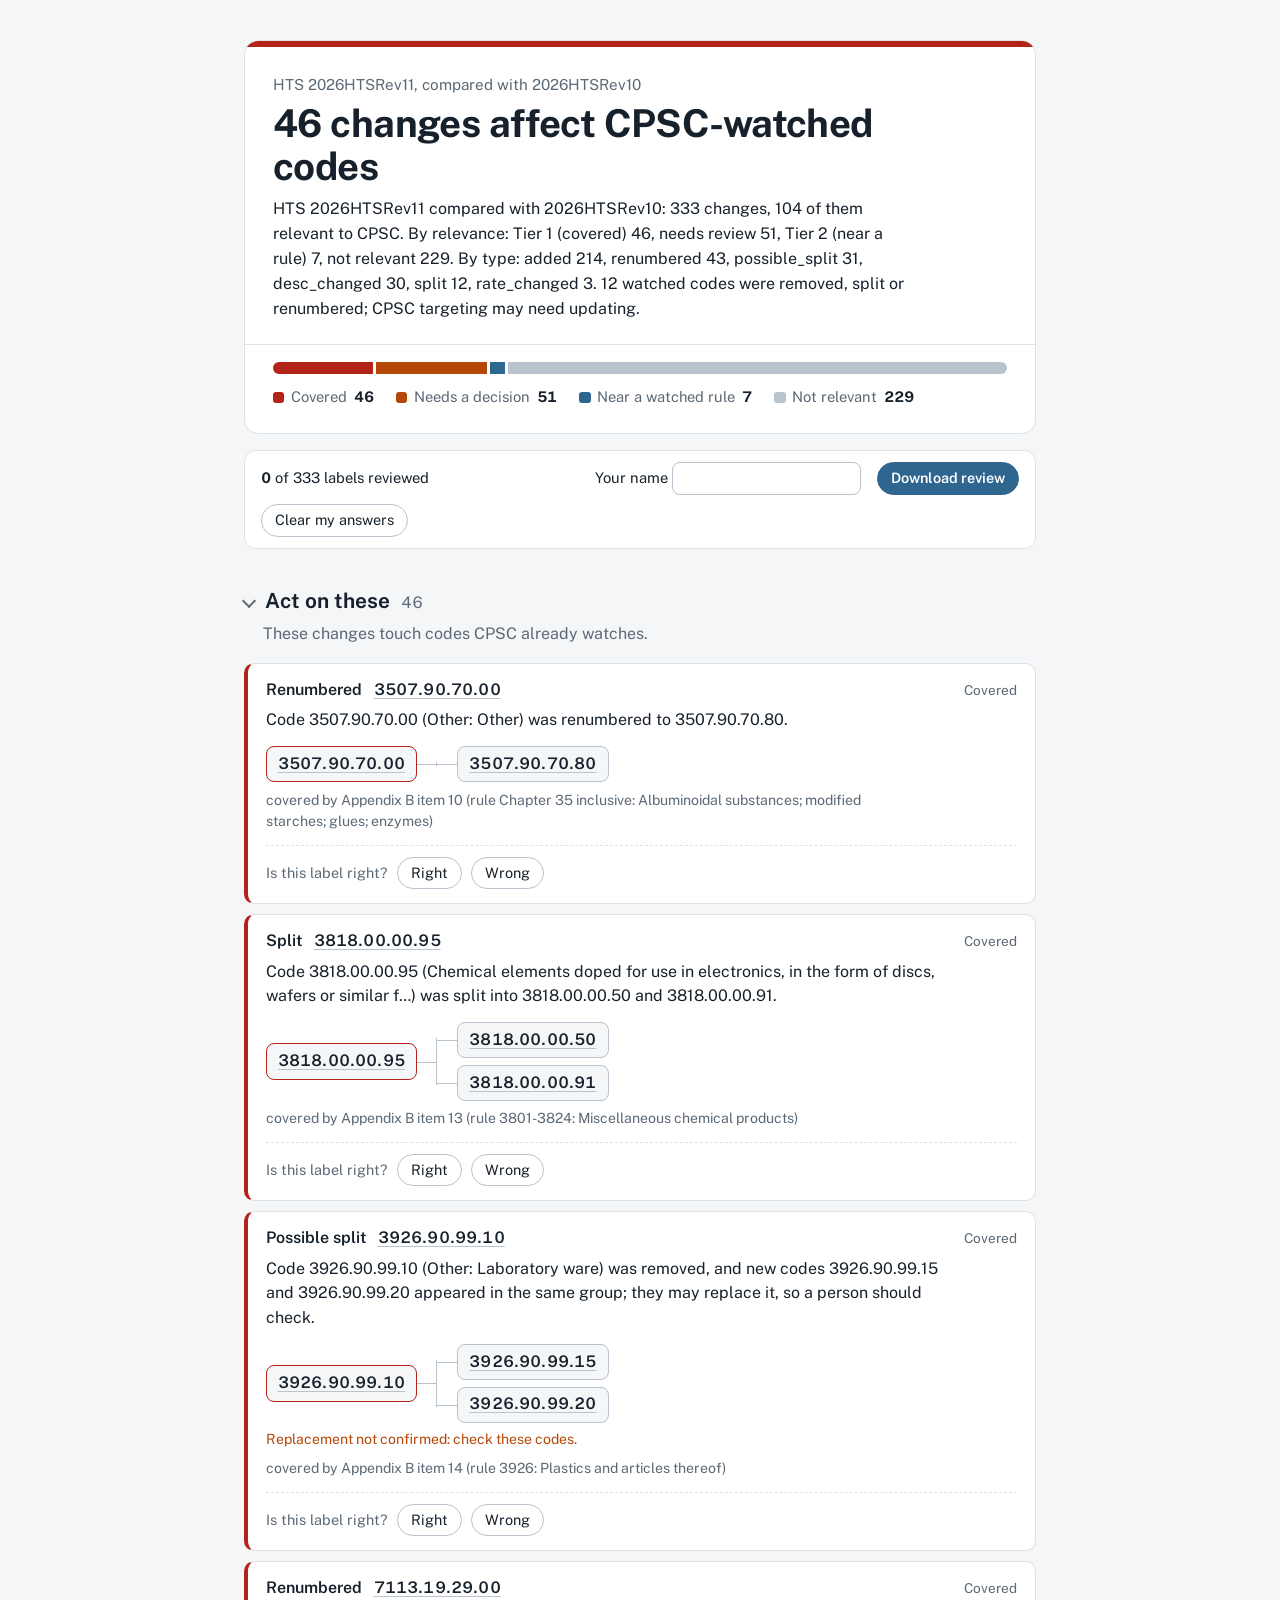
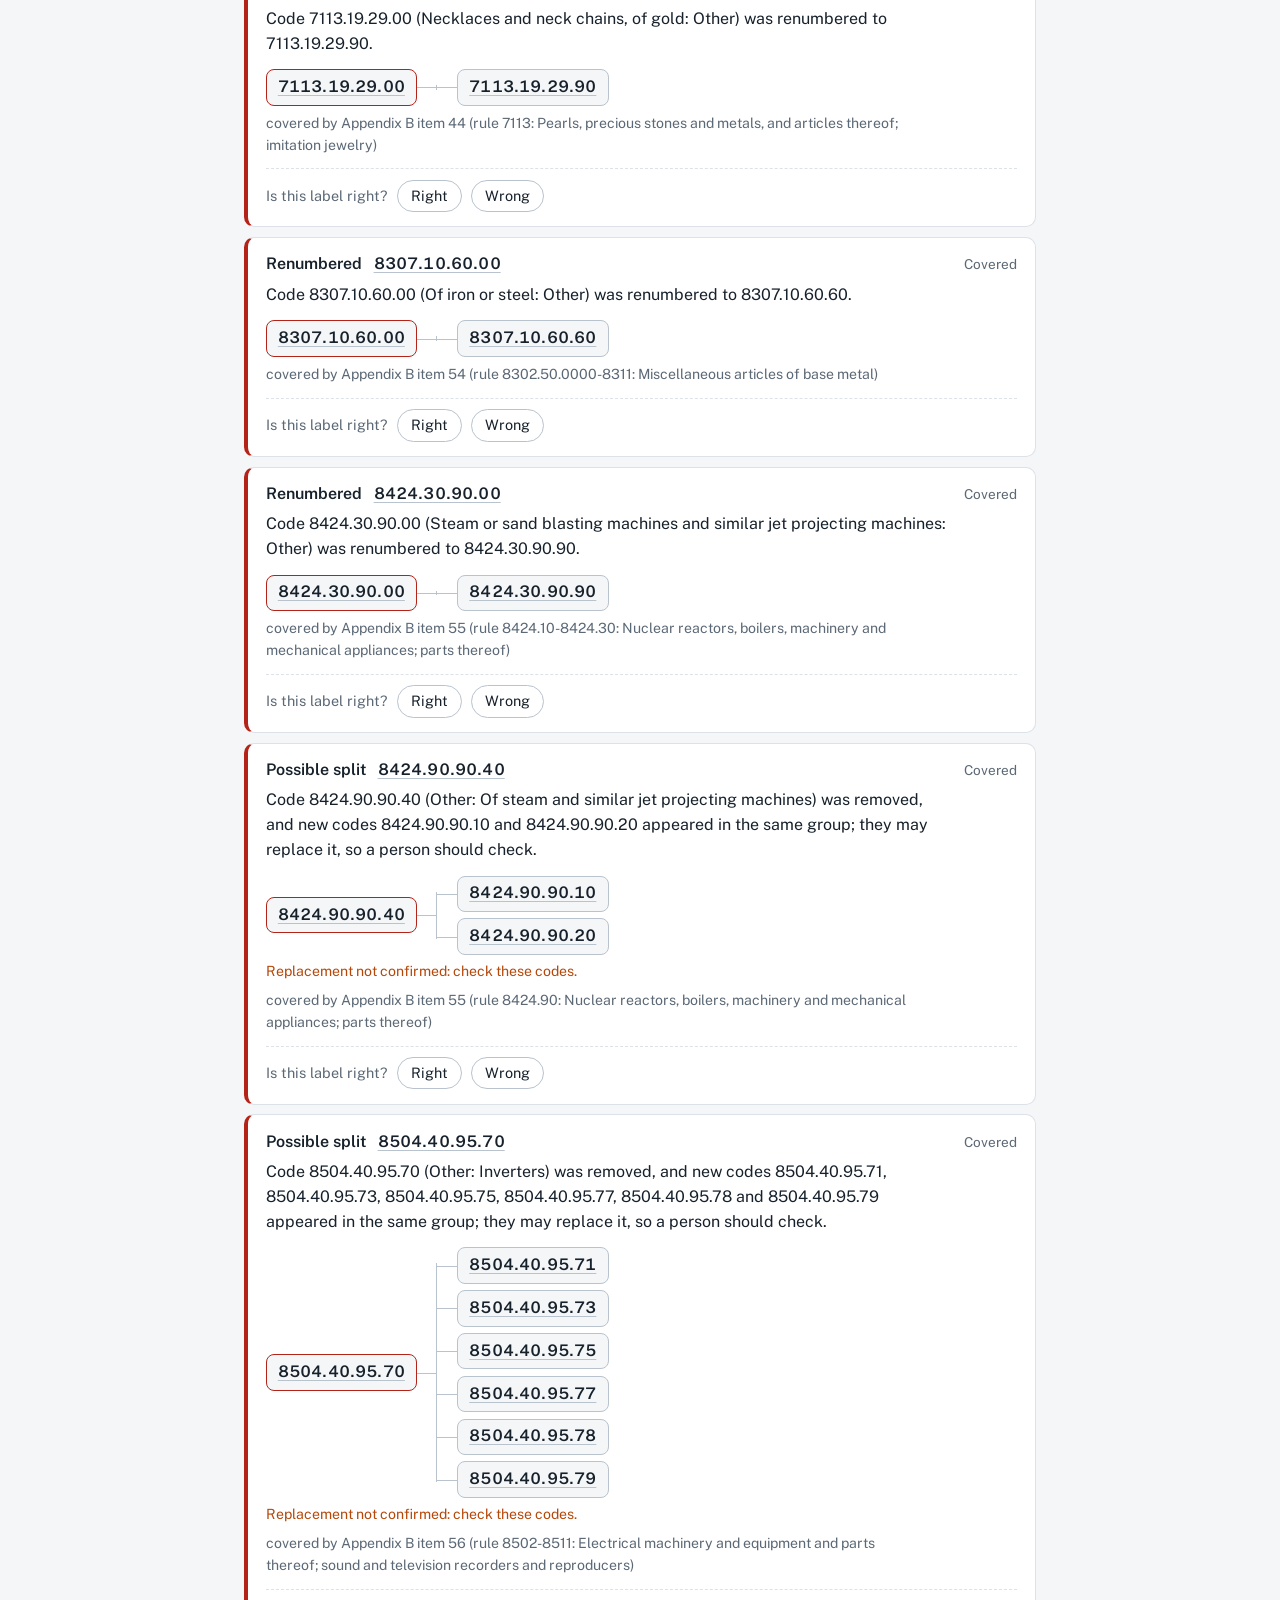
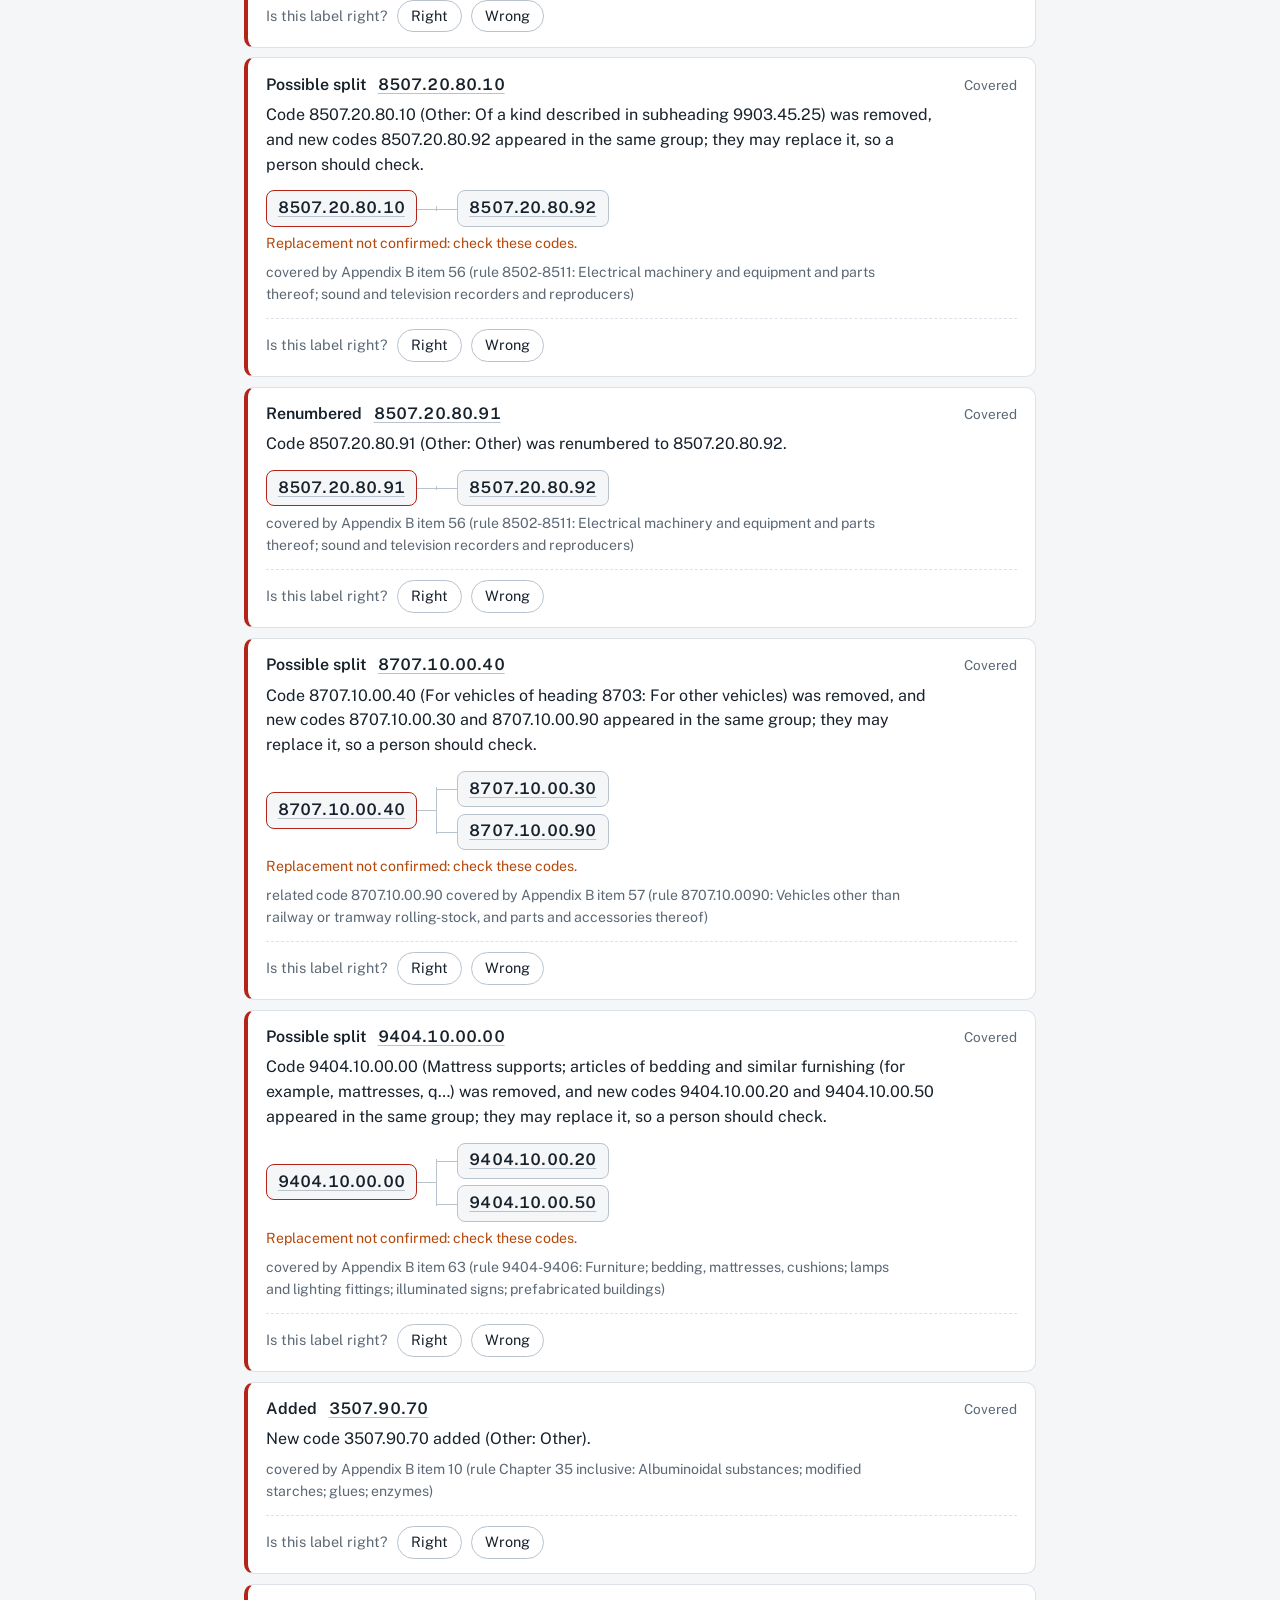
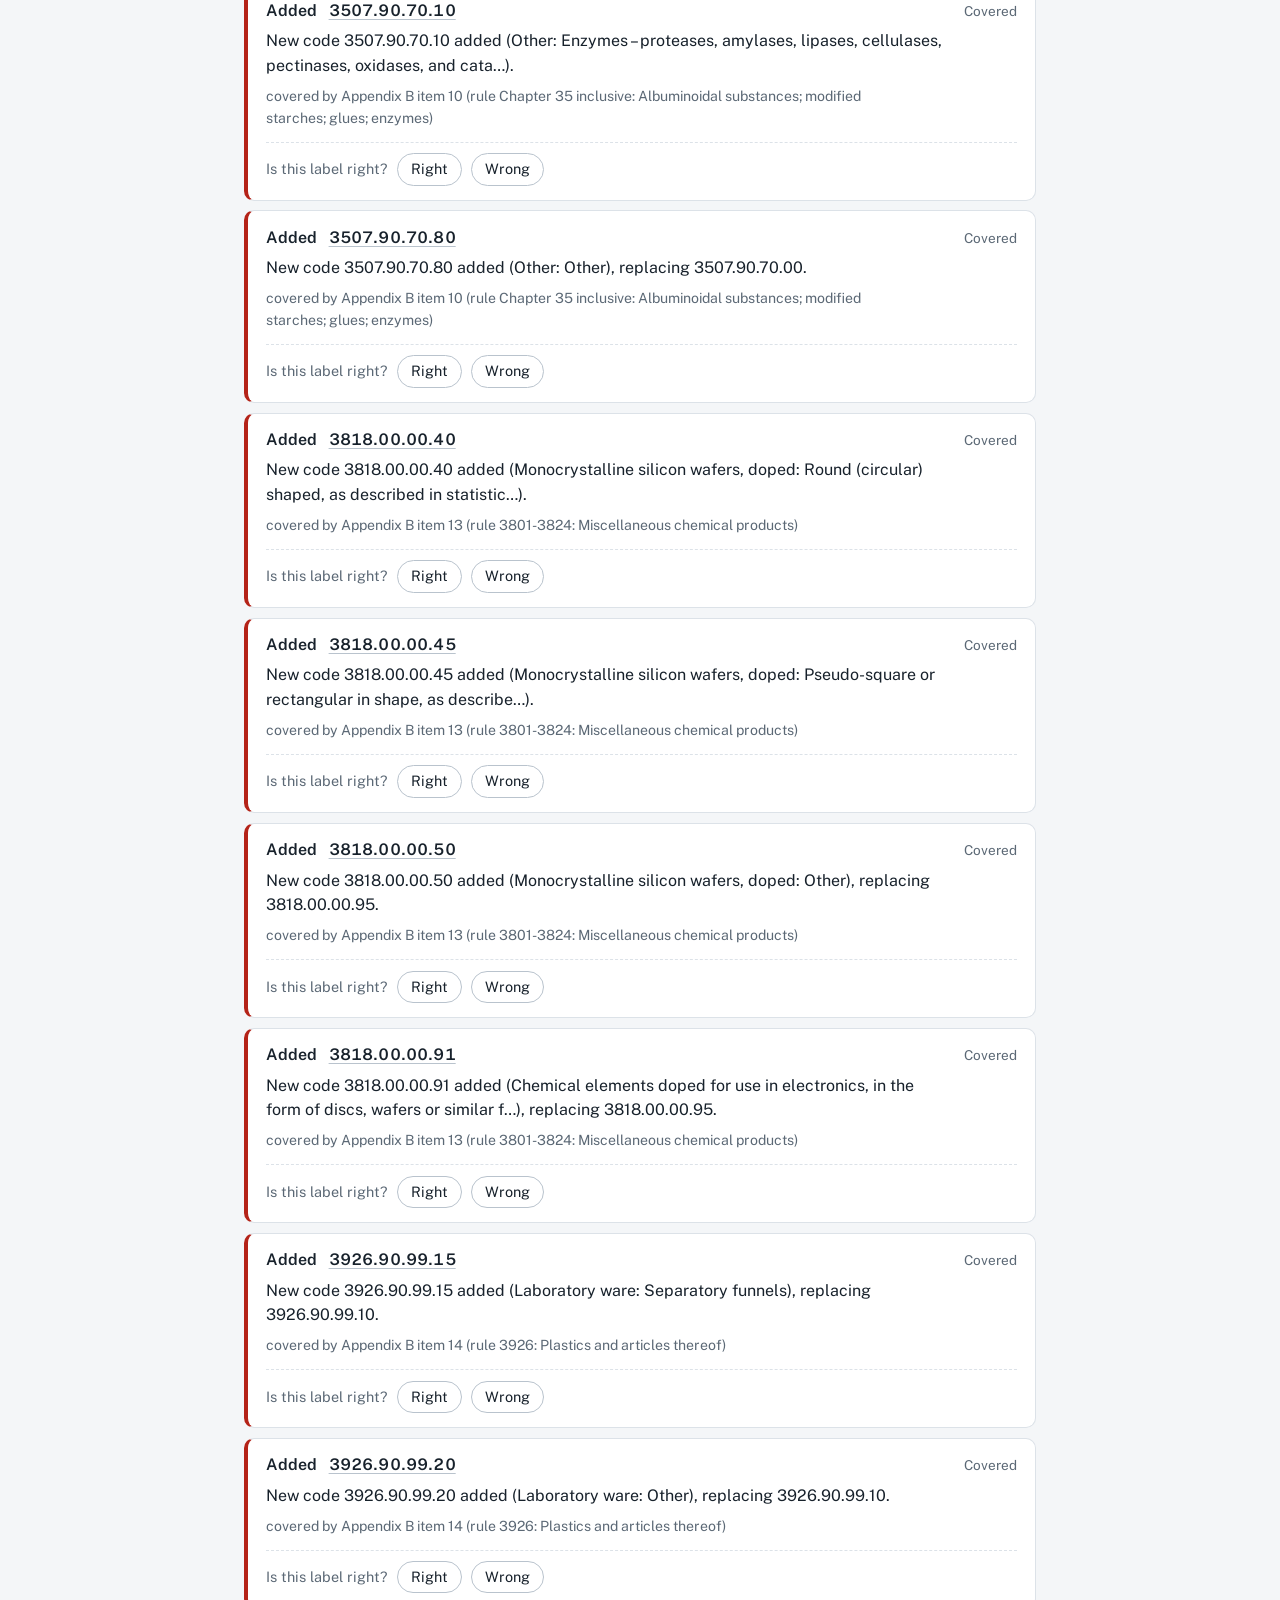
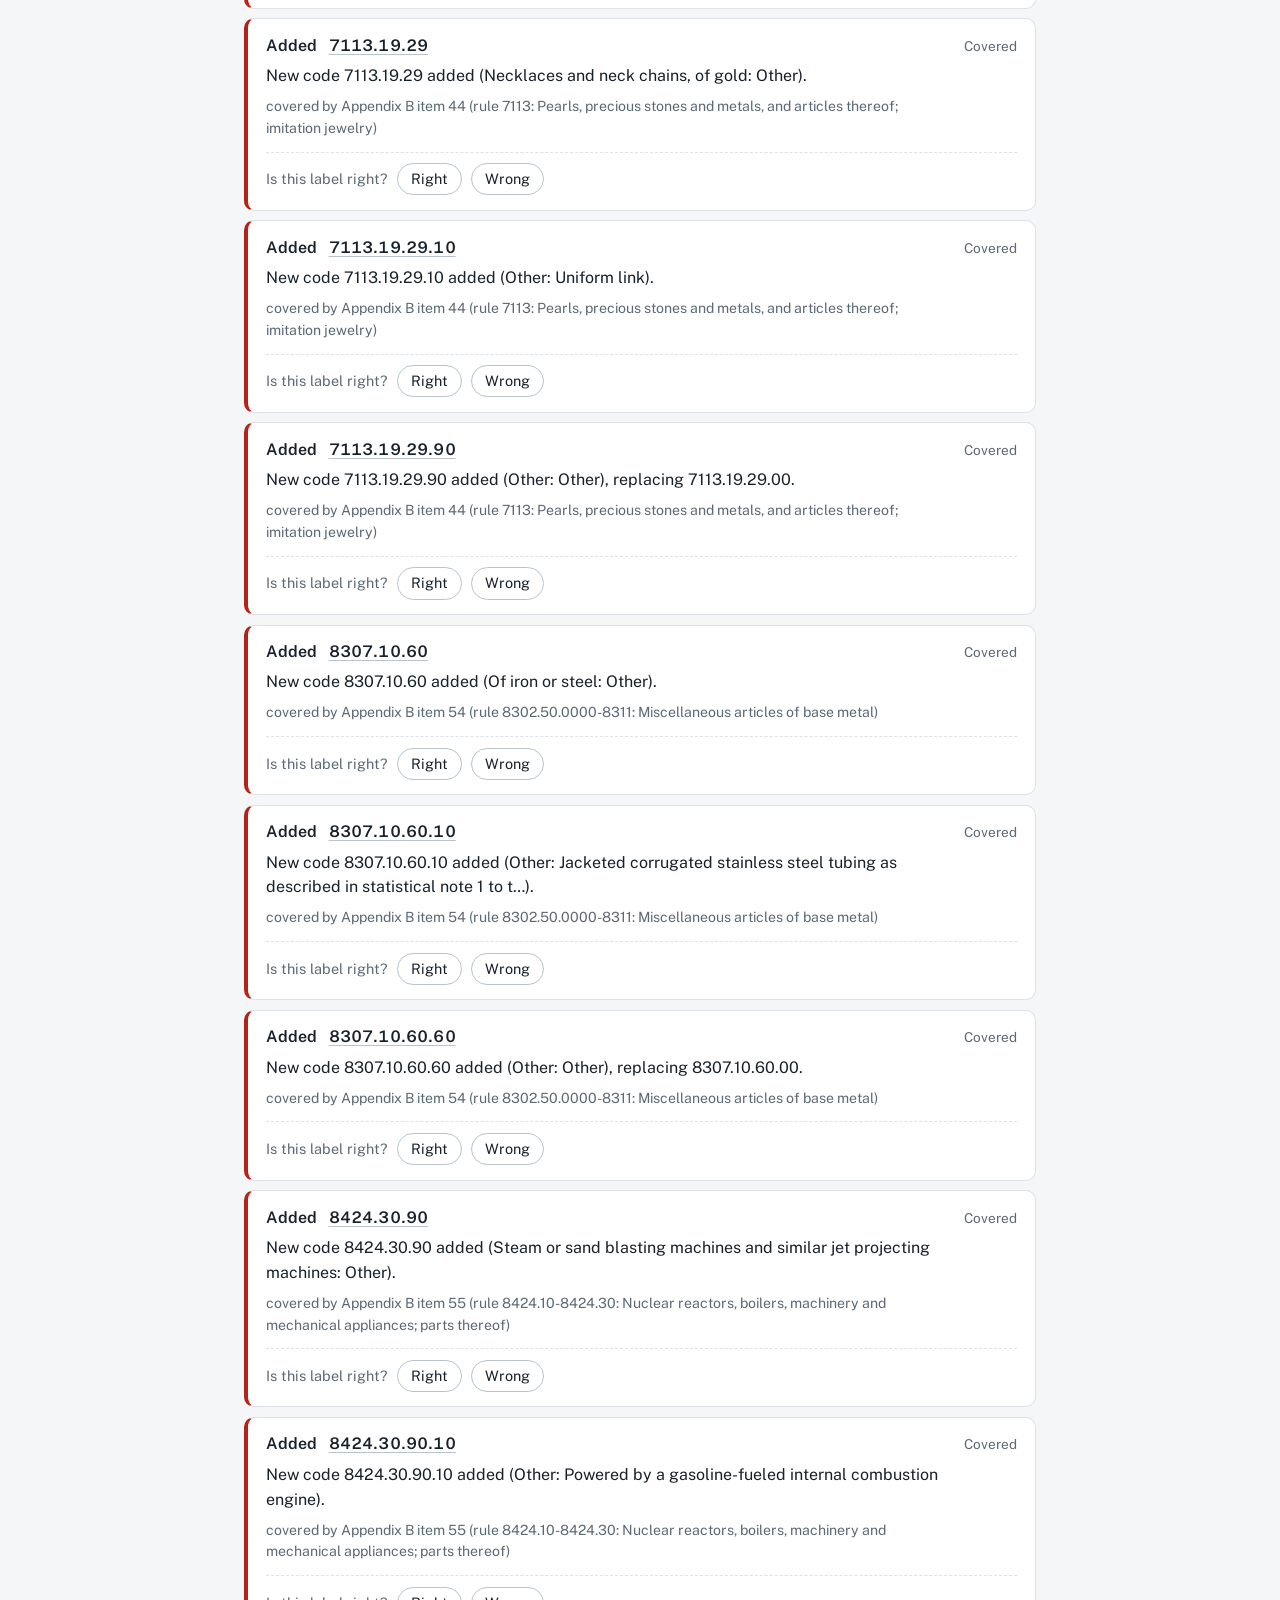
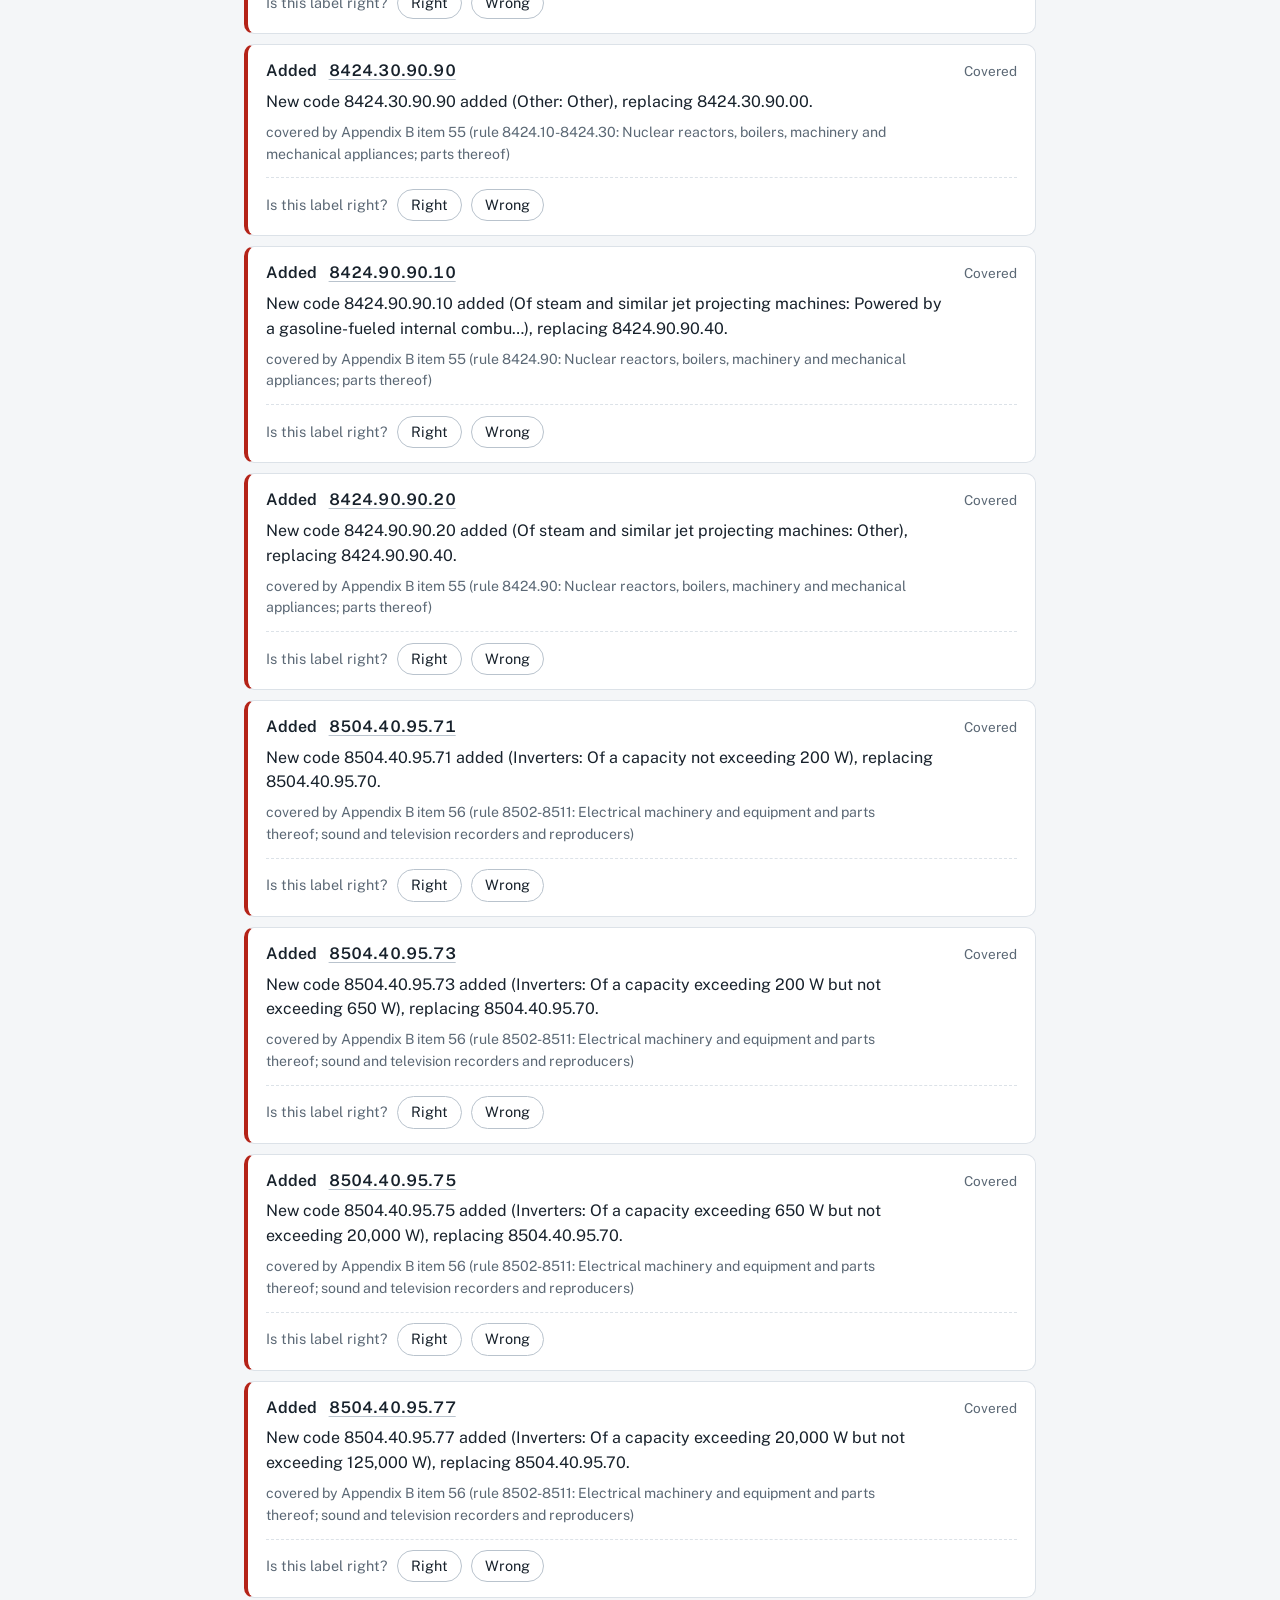
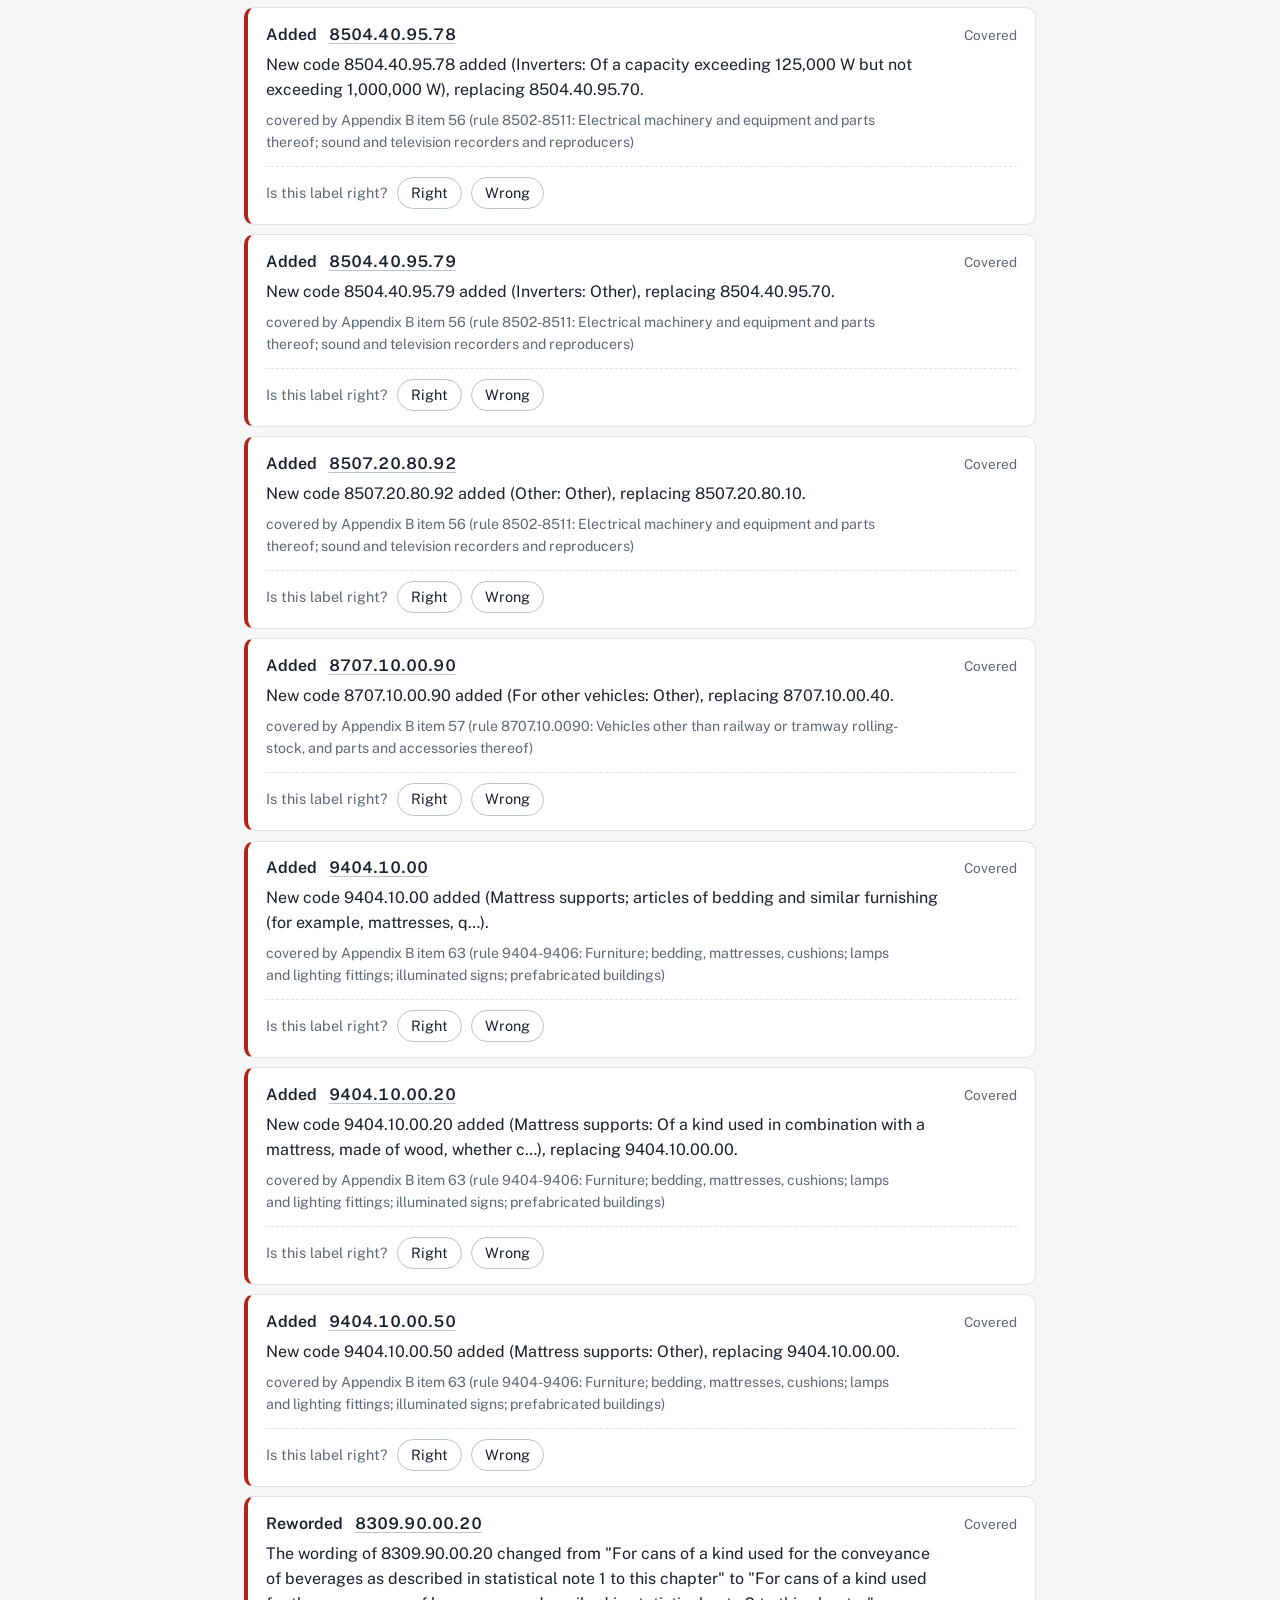
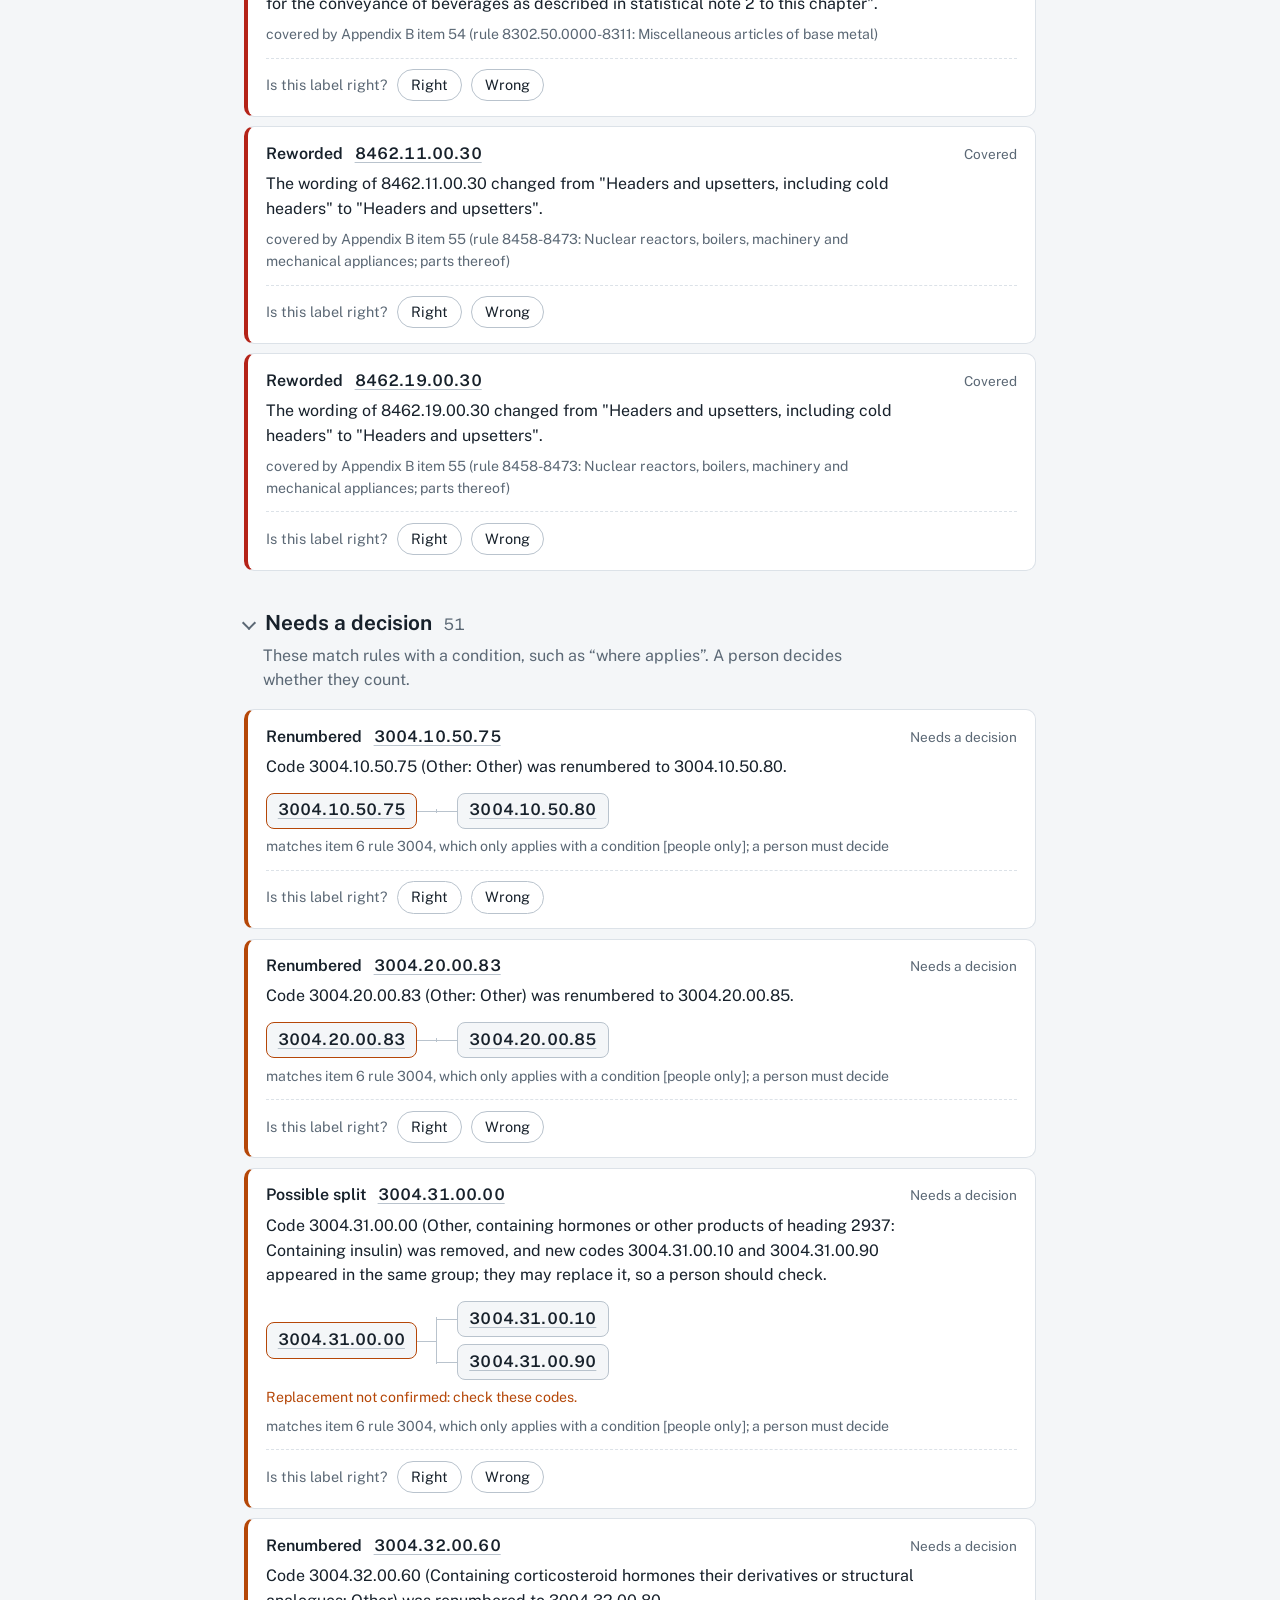
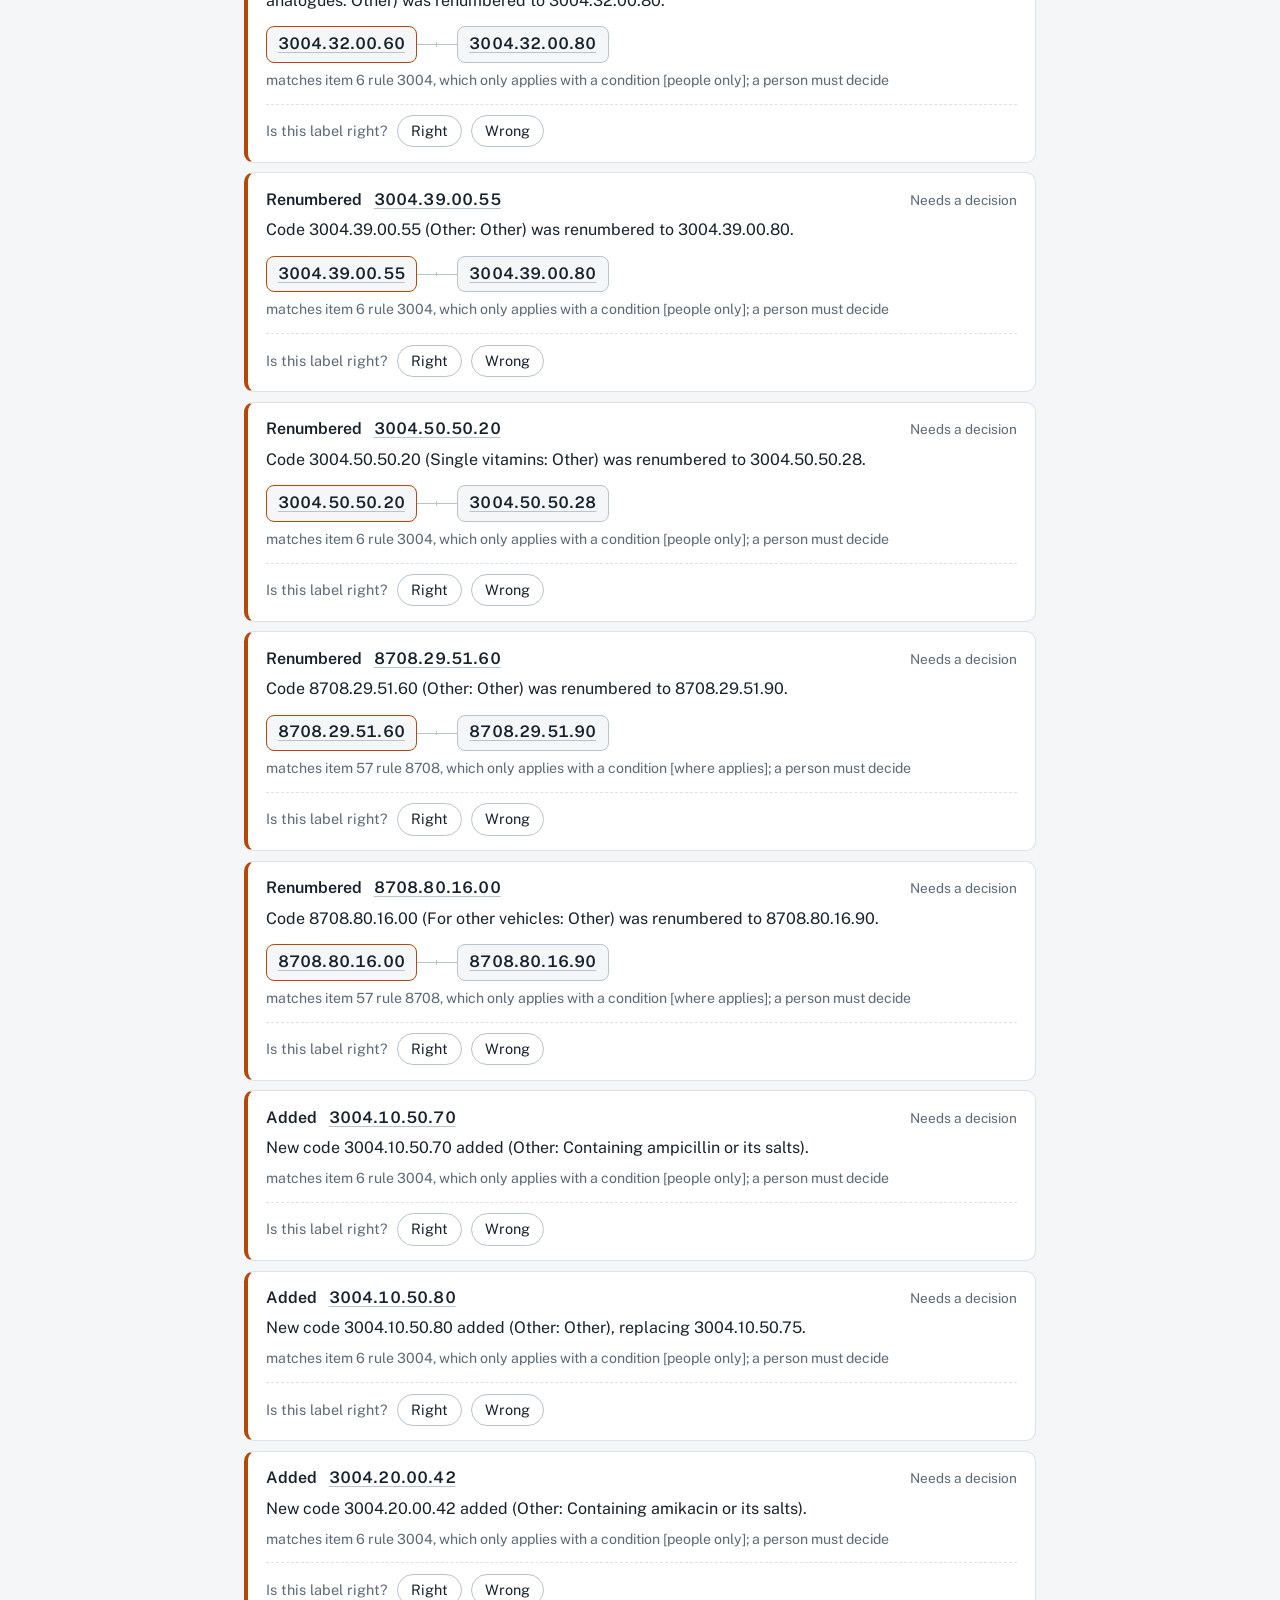
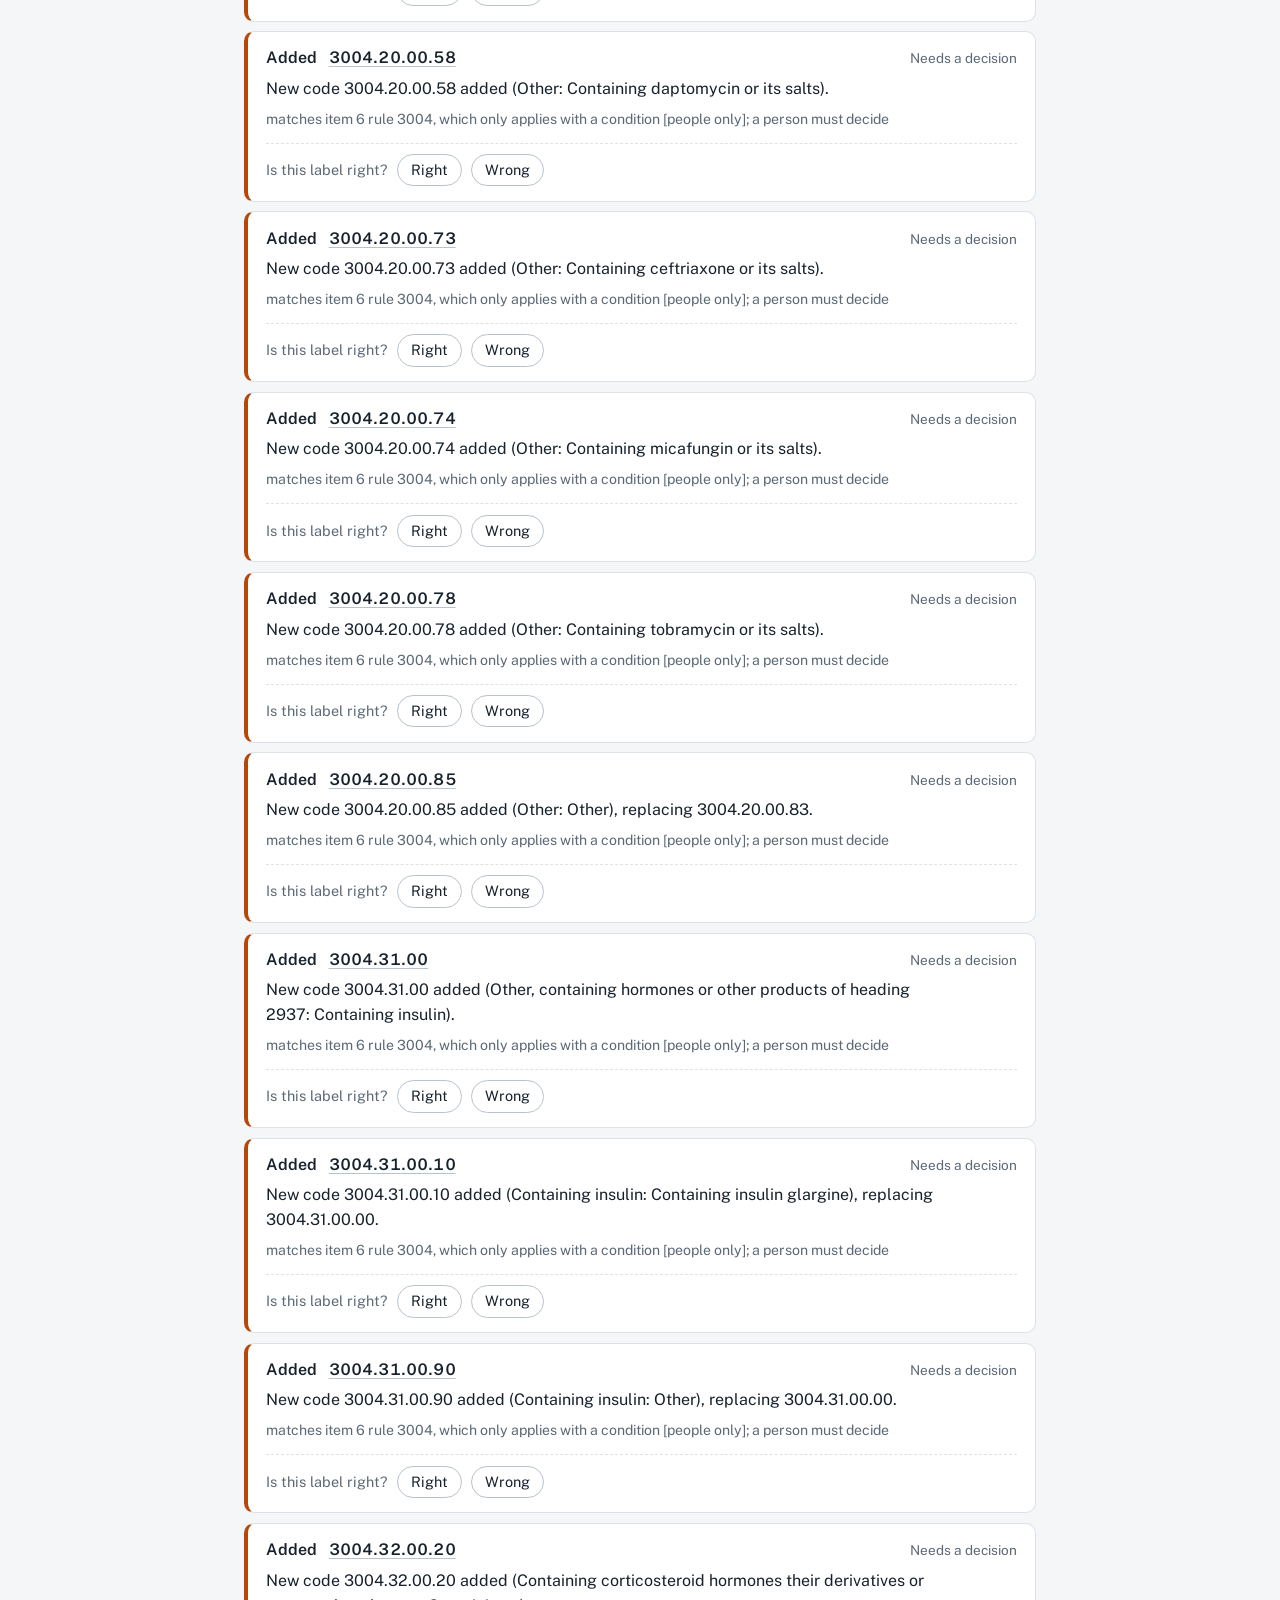
==== docs/latest/report.html @ eae96066 "Publish Rev11 alert" ====
<!doctype html>
<html lang="en">
<head>
<meta charset="utf-8">
<meta name="viewport" content="width=device-width, initial-scale=1">
<title>HTS 2026HTSRev11: 46 changes affect CPSC-watched codes</title>
<link rel="preconnect" href="https://fonts.googleapis.com">
<link href="https://fonts.googleapis.com/css2?family=Public+Sans:wght@400;500;600;700&display=swap" rel="stylesheet">
<style>
:root {
  color-scheme: light;
  --paper: #F4F6F8; --sheet: #FFFFFF; --ink: #17212B; --muted: #5B6875;
  --line: #DCE2E8; --line-strong: #B9C3CD;
  --red: #B42318; --amber: #B54708; --steel: #2F6690; --steel-soft: #6C93B5;
  --urgent: #B42318;
}
@media (prefers-color-scheme: dark) {
  :root {
    color-scheme: dark;
    --paper: #12171D; --sheet: #1A2129; --ink: #E7ECF1; --muted: #9AA7B4;
    --line: #2C3540; --line-strong: #4A5664;
    --red: #F97066; --amber: #FDB022; --steel: #7CB3E0; --steel-soft: #A9C9E6;
    --urgent: #F97066;
  }
}
* { box-sizing: border-box; }
body { margin: 0; background: var(--paper); color: var(--ink);
  font: 400 16px/1.55 "Public Sans", "Segoe UI", system-ui, sans-serif; }
.page { max-width: 52rem; margin: 0 auto; padding: 2.5rem 1.25rem 4rem; }
a { color: inherit; }
a:focus-visible, summary:focus-visible { outline: 3px solid var(--steel); outline-offset: 2px; }
.code { font-variant-numeric: tabular-nums; font-weight: 600; letter-spacing: .01em;
  text-decoration-color: var(--line-strong); text-underline-offset: 3px; }

/* the alert card */
.alert { background: var(--sheet); border: 1px solid var(--line); border-radius: 14px; overflow: hidden; }
.alert-head { border-top: 6px solid var(--urgent); padding: 1.6rem 1.75rem 1.4rem; }
.releases { margin: 0; color: var(--muted); font-size: .95rem; }
.alert h1 { margin: .35rem 0 .6rem; font-size: clamp(1.7rem, 4.2vw, 2.4rem); line-height: 1.12;
  font-weight: 700; letter-spacing: -.015em; max-width: 26ch; }
.overview { margin: 0; max-width: 64ch; color: var(--ink); }
.alert-body { padding: 1.1rem 1.75rem 1.5rem; border-top: 1px solid var(--line); }
.strip { display: flex; gap: 3px; height: 12px; border-radius: 6px; overflow: hidden; }
.strip span { min-width: 6px; }
.legend { display: flex; flex-wrap: wrap; gap: .4rem 1.4rem; list-style: none; margin: .75rem 0 0;
  padding: 0; font-size: .92rem; color: var(--muted); }
.legend strong { color: var(--ink); font-variant-numeric: tabular-nums; margin-left: .2rem; }
.swatch { display: inline-block; width: .7rem; height: .7rem; border-radius: 3px; margin-right: .4rem;
  vertical-align: -.05rem; }

/* sections */
.section { margin-top: 2.25rem; }
.section > summary { display: flex; align-items: baseline; gap: .7rem; cursor: pointer; list-style: none; }
.section > summary::-webkit-details-marker { display: none; }
.section > summary::before { content: ""; width: .5rem; height: .5rem; border: solid var(--muted);
  border-width: 0 2px 2px 0; transform: rotate(-45deg); transition: transform .15s; align-self: center; }
.section[open] > summary::before { transform: rotate(45deg); }
.section h2 { margin: 0; font-size: 1.3rem; font-weight: 650; }
.count { color: var(--muted); font-variant-numeric: tabular-nums; }
.intro { margin: .3rem 0 1rem 1.2rem; color: var(--muted); max-width: 64ch; }
.changes { list-style: none; margin: 0; padding: 0; display: grid; gap: .6rem; }
.change { min-width: 0; background: var(--sheet); border: 1px solid var(--line); border-left: 4px solid var(--tier);
  border-radius: 10px; padding: .9rem 1.1rem; }
.change-head { display: flex; flex-wrap: wrap; align-items: baseline; gap: .3rem .75rem; }
.kind { font-weight: 600; }
.tier-name { margin-left: auto; font-size: .85rem; color: var(--muted); }
.summary { margin: .35rem 0 0; max-width: 68ch; }
.reason { margin: .45rem 0 0; font-size: .88rem; color: var(--muted); max-width: 72ch; overflow-wrap: anywhere; }

/* the memorable part: old code branching into its replacements */
.lineage { display: grid; grid-template-columns: auto 2.5rem auto; align-items: center;
  margin: .8rem 0 .1rem; width: fit-content; max-width: 100%; }
.lineage .from, .lineage .to li { border: 1.5px solid var(--line-strong); border-radius: 8px;
  padding: .3rem .7rem; background: var(--paper); white-space: nowrap; }
.lineage .from { border-color: var(--tier); justify-self: start; }
.lineage .branch { align-self: stretch; position: relative; }
.lineage .branch::before { content: ""; position: absolute; left: 0; width: 50%; top: 50%;
  border-top: 1.5px solid var(--line-strong); }
.lineage .to { list-style: none; margin: 0; padding: 0; display: grid; gap: .4rem; position: relative; }
.lineage .to li { position: relative; }
.lineage .to li::before { content: ""; position: absolute; left: calc(-1.25rem - 1.5px); width: 1.25rem;
  top: 50%; border-top: 1.5px solid var(--line-strong); }
.lineage .to::before { content: ""; position: absolute; left: calc(-1.25rem - 1.5px); top: 1rem;
  bottom: 1rem; border-left: 1.5px solid var(--line-strong); }
.lineage-note { margin: .4rem 0 0; font-size: .88rem; color: var(--amber); }

.review { display: flex; flex-wrap: wrap; align-items: center; gap: .45rem .6rem; margin-top: .75rem;
  padding-top: .65rem; border-top: 1px dashed var(--line); font-size: .9rem; }
.review-q { color: var(--muted); }
.vote, .bar-btn { font: inherit; font-size: .9rem; padding: .25rem .8rem; border-radius: 999px; cursor: pointer;
  border: 1.5px solid var(--line-strong); background: transparent; color: var(--ink); }
.vote[data-v="correct"][aria-pressed="true"] { background: var(--steel); border-color: var(--steel); color: var(--sheet); }
.vote[data-v="wrong"][aria-pressed="true"] { background: var(--amber); border-color: var(--amber); color: var(--sheet); }
.fix { display: flex; flex-wrap: wrap; gap: .45rem; flex: 1 1 100%; }
.fix[hidden] { display: none; }
.fix .note { flex: 1 1 14rem; }
.fix select, .fix input, .reviewbar input { font: inherit; font-size: .9rem; padding: .25rem .5rem;
  border: 1.5px solid var(--line-strong); border-radius: 8px; background: var(--sheet); color: var(--ink); }
.change.done { border-color: var(--line); }
.reviewbar { position: sticky; top: 0; z-index: 2; display: flex; flex-wrap: wrap; align-items: center;
  gap: .6rem 1rem; margin-top: 1rem; padding: .7rem 1rem; background: var(--sheet);
  border: 1px solid var(--line); border-radius: 12px; font-size: .92rem; }
.reviewbar .progress { margin: 0; margin-right: auto; }
.reviewbar strong { font-variant-numeric: tabular-nums; }
.bar-btn.primary { background: var(--steel); border-color: var(--steel); color: var(--sheet); font-weight: 600; }
.vote:focus-visible, .bar-btn:focus-visible, .fix select:focus-visible, .fix input:focus-visible,
.reviewbar input:focus-visible { outline: 3px solid var(--steel); outline-offset: 2px; }
.empty { margin-top: 2rem; color: var(--muted); }
footer { margin-top: 3rem; font-size: .85rem; color: var(--muted); }
@media (max-width: 34rem) {
  .alert-head, .alert-body { padding-left: 1.1rem; padding-right: 1.1rem; }
  .tier-name { margin-left: 0; width: 100%; }
  .lineage { grid-template-columns: auto; }
  .lineage .branch { display: none; }
  .lineage .to { margin: .5rem 0 0 1.5rem; }
  .lineage .to::before { top: -.5rem; }
}
@media (prefers-reduced-motion: reduce) { * { transition: none !important; } }
</style>
</head>
<body>
<main class="page">
  <section class="alert" aria-labelledby="headline">
    <div class="alert-head">
      <p class="releases">HTS 2026HTSRev11, compared with 2026HTSRev10</p>
      <h1 id="headline">46 changes affect CPSC-watched codes</h1>
      <p class="overview">HTS 2026HTSRev11 compared with 2026HTSRev10: 333 changes, 104 of them relevant to CPSC. By relevance: Tier 1 (covered) 46, needs review 51, Tier 2 (near a rule) 7, not relevant 229. By type: added 214, renumbered 43, possible_split 31, desc_changed 30, split 12, rate_changed 3. 12 watched codes were removed, split or renumbered; CPSC targeting may need updating.</p>
    </div>
    <div class="alert-body"><div class="strip" aria-hidden="true"><span style="flex:46 1 0;background:var(--red)" title="Covered: 46"></span><span style="flex:51 1 0;background:var(--amber)" title="Needs a decision: 51"></span><span style="flex:7 1 0;background:var(--steel)" title="Near a watched rule: 7"></span><span style="flex:229 1 0;background:var(--line-strong)" title="Not relevant: 229"></span></div><ul class="legend" aria-label="Changes by relevance, 333 in total"><li><span class="swatch" style="background:var(--red)"></span>Covered <strong>46</strong></li><li><span class="swatch" style="background:var(--amber)"></span>Needs a decision <strong>51</strong></li><li><span class="swatch" style="background:var(--steel)"></span>Near a watched rule <strong>7</strong></li><li><span class="swatch" style="background:var(--line-strong)"></span>Not relevant <strong>229</strong></li></ul></div>
  </section>
  <section class="reviewbar" aria-label="Your review">
    <p class="progress"><strong id="done-count">0</strong> of 333 labels reviewed</p>
    <label>Your name <input id="reviewer" type="text" autocomplete="name"></label>
    <button type="button" class="bar-btn primary" id="export">Download review</button>
    <button type="button" class="bar-btn" id="clear">Clear my answers</button>
  </section>
  <details class="section" open><summary><h2>Act on these</h2><span class="count">46</span></summary><p class="intro">These changes touch codes CPSC already watches.</p><ol class="changes">
    <li class="change" style="--tier:var(--red)" data-code="3507.90.70.00"
        data-type="renumbered" data-field=""
        data-tier="1">
      <div class="change-head">
        <span class="kind">Renumbered</span><a class="code" href="https://hts.usitc.gov/search?query=3507.90.70.00" target="_blank" rel="noopener">3507.90.70.00</a>
        <span class="tier-name">Covered</span>
      </div>
      <p class="summary">Code 3507.90.70.00 (Other: Other) was renumbered to 3507.90.70.80.</p><div class="lineage" role="img" aria-label="3507.90.70.00 replaced by 3507.90.70.80"><div class="from"><a class="code" href="https://hts.usitc.gov/search?query=3507.90.70.00" target="_blank" rel="noopener">3507.90.70.00</a></div><div class="branch" aria-hidden="true"></div><ul class="to"><li><a class="code" href="https://hts.usitc.gov/search?query=3507.90.70.80" target="_blank" rel="noopener">3507.90.70.80</a></li></ul></div>
      <p class="reason">covered by Appendix B item 10 (rule Chapter 35 inclusive: Albuminoidal substances; modified starches; glues; enzymes)</p>
      <div class="review">
        <span class="review-q">Is this label right?</span>
        <button type="button" class="vote" data-v="correct" aria-pressed="false">Right</button>
        <button type="button" class="vote" data-v="wrong" aria-pressed="false">Wrong</button>
        <span class="fix" hidden>
          <label>Should be <select class="should-be"><option value="">Choose a label</option><option value="1">Covered</option><option value="needs_review">Needs a decision</option><option value="2">Near a watched rule</option><option value="3">Similar wording</option><option value="not_relevant">Not relevant</option></select></label>
          <input class="note" type="text" placeholder="Note (optional)" aria-label="Note">
        </span>
      </div>
    </li>
    <li class="change" style="--tier:var(--red)" data-code="3818.00.00.95"
        data-type="split" data-field=""
        data-tier="1">
      <div class="change-head">
        <span class="kind">Split</span><a class="code" href="https://hts.usitc.gov/search?query=3818.00.00.95" target="_blank" rel="noopener">3818.00.00.95</a>
        <span class="tier-name">Covered</span>
      </div>
      <p class="summary">Code 3818.00.00.95 (Chemical elements doped for use in electronics, in the form of discs, wafers or similar f…) was split into 3818.00.00.50 and 3818.00.00.91.</p><div class="lineage" role="img" aria-label="3818.00.00.95 replaced by 3818.00.00.50, 3818.00.00.91"><div class="from"><a class="code" href="https://hts.usitc.gov/search?query=3818.00.00.95" target="_blank" rel="noopener">3818.00.00.95</a></div><div class="branch" aria-hidden="true"></div><ul class="to"><li><a class="code" href="https://hts.usitc.gov/search?query=3818.00.00.50" target="_blank" rel="noopener">3818.00.00.50</a></li><li><a class="code" href="https://hts.usitc.gov/search?query=3818.00.00.91" target="_blank" rel="noopener">3818.00.00.91</a></li></ul></div>
      <p class="reason">covered by Appendix B item 13 (rule 3801-3824: Miscellaneous chemical products)</p>
      <div class="review">
        <span class="review-q">Is this label right?</span>
        <button type="button" class="vote" data-v="correct" aria-pressed="false">Right</button>
        <button type="button" class="vote" data-v="wrong" aria-pressed="false">Wrong</button>
        <span class="fix" hidden>
          <label>Should be <select class="should-be"><option value="">Choose a label</option><option value="1">Covered</option><option value="needs_review">Needs a decision</option><option value="2">Near a watched rule</option><option value="3">Similar wording</option><option value="not_relevant">Not relevant</option></select></label>
          <input class="note" type="text" placeholder="Note (optional)" aria-label="Note">
        </span>
      </div>
    </li>
    <li class="change" style="--tier:var(--red)" data-code="3926.90.99.10"
        data-type="possible_split" data-field=""
        data-tier="1">
      <div class="change-head">
        <span class="kind">Possible split</span><a class="code" href="https://hts.usitc.gov/search?query=3926.90.99.10" target="_blank" rel="noopener">3926.90.99.10</a>
        <span class="tier-name">Covered</span>
      </div>
      <p class="summary">Code 3926.90.99.10 (Other: Laboratory ware) was removed, and new codes 3926.90.99.15 and 3926.90.99.20 appeared in the same group; they may replace it, so a person should check.</p><div class="lineage" role="img" aria-label="3926.90.99.10 replaced by 3926.90.99.15, 3926.90.99.20"><div class="from"><a class="code" href="https://hts.usitc.gov/search?query=3926.90.99.10" target="_blank" rel="noopener">3926.90.99.10</a></div><div class="branch" aria-hidden="true"></div><ul class="to"><li><a class="code" href="https://hts.usitc.gov/search?query=3926.90.99.15" target="_blank" rel="noopener">3926.90.99.15</a></li><li><a class="code" href="https://hts.usitc.gov/search?query=3926.90.99.20" target="_blank" rel="noopener">3926.90.99.20</a></li></ul></div><p class="lineage-note">Replacement not confirmed: check these codes.</p>
      <p class="reason">covered by Appendix B item 14 (rule 3926: Plastics and articles thereof)</p>
      <div class="review">
        <span class="review-q">Is this label right?</span>
        <button type="button" class="vote" data-v="correct" aria-pressed="false">Right</button>
        <button type="button" class="vote" data-v="wrong" aria-pressed="false">Wrong</button>
        <span class="fix" hidden>
          <label>Should be <select class="should-be"><option value="">Choose a label</option><option value="1">Covered</option><option value="needs_review">Needs a decision</option><option value="2">Near a watched rule</option><option value="3">Similar wording</option><option value="not_relevant">Not relevant</option></select></label>
          <input class="note" type="text" placeholder="Note (optional)" aria-label="Note">
        </span>
      </div>
    </li>
    <li class="change" style="--tier:var(--red)" data-code="7113.19.29.00"
        data-type="renumbered" data-field=""
        data-tier="1">
      <div class="change-head">
        <span class="kind">Renumbered</span><a class="code" href="https://hts.usitc.gov/search?query=7113.19.29.00" target="_blank" rel="noopener">7113.19.29.00</a>
        <span class="tier-name">Covered</span>
      </div>
      <p class="summary">Code 7113.19.29.00 (Necklaces and neck chains, of gold: Other) was renumbered to 7113.19.29.90.</p><div class="lineage" role="img" aria-label="7113.19.29.00 replaced by 7113.19.29.90"><div class="from"><a class="code" href="https://hts.usitc.gov/search?query=7113.19.29.00" target="_blank" rel="noopener">7113.19.29.00</a></div><div class="branch" aria-hidden="true"></div><ul class="to"><li><a class="code" href="https://hts.usitc.gov/search?query=7113.19.29.90" target="_blank" rel="noopener">7113.19.29.90</a></li></ul></div>
      <p class="reason">covered by Appendix B item 44 (rule 7113: Pearls, precious stones and metals, and articles thereof; imitation jewelry)</p>
      <div class="review">
        <span class="review-q">Is this label right?</span>
        <button type="button" class="vote" data-v="correct" aria-pressed="false">Right</button>
        <button type="button" class="vote" data-v="wrong" aria-pressed="false">Wrong</button>
        <span class="fix" hidden>
          <label>Should be <select class="should-be"><option value="">Choose a label</option><option value="1">Covered</option><option value="needs_review">Needs a decision</option><option value="2">Near a watched rule</option><option value="3">Similar wording</option><option value="not_relevant">Not relevant</option></select></label>
          <input class="note" type="text" placeholder="Note (optional)" aria-label="Note">
        </span>
      </div>
    </li>
    <li class="change" style="--tier:var(--red)" data-code="8307.10.60.00"
        data-type="renumbered" data-field=""
        data-tier="1">
      <div class="change-head">
        <span class="kind">Renumbered</span><a class="code" href="https://hts.usitc.gov/search?query=8307.10.60.00" target="_blank" rel="noopener">8307.10.60.00</a>
        <span class="tier-name">Covered</span>
      </div>
      <p class="summary">Code 8307.10.60.00 (Of iron or steel: Other) was renumbered to 8307.10.60.60.</p><div class="lineage" role="img" aria-label="8307.10.60.00 replaced by 8307.10.60.60"><div class="from"><a class="code" href="https://hts.usitc.gov/search?query=8307.10.60.00" target="_blank" rel="noopener">8307.10.60.00</a></div><div class="branch" aria-hidden="true"></div><ul class="to"><li><a class="code" href="https://hts.usitc.gov/search?query=8307.10.60.60" target="_blank" rel="noopener">8307.10.60.60</a></li></ul></div>
      <p class="reason">covered by Appendix B item 54 (rule 8302.50.0000-8311: Miscellaneous articles of base metal)</p>
      <div class="review">
        <span class="review-q">Is this label right?</span>
        <button type="button" class="vote" data-v="correct" aria-pressed="false">Right</button>
        <button type="button" class="vote" data-v="wrong" aria-pressed="false">Wrong</button>
        <span class="fix" hidden>
          <label>Should be <select class="should-be"><option value="">Choose a label</option><option value="1">Covered</option><option value="needs_review">Needs a decision</option><option value="2">Near a watched rule</option><option value="3">Similar wording</option><option value="not_relevant">Not relevant</option></select></label>
          <input class="note" type="text" placeholder="Note (optional)" aria-label="Note">
        </span>
      </div>
    </li>
    <li class="change" style="--tier:var(--red)" data-code="8424.30.90.00"
        data-type="renumbered" data-field=""
        data-tier="1">
      <div class="change-head">
        <span class="kind">Renumbered</span><a class="code" href="https://hts.usitc.gov/search?query=8424.30.90.00" target="_blank" rel="noopener">8424.30.90.00</a>
        <span class="tier-name">Covered</span>
      </div>
      <p class="summary">Code 8424.30.90.00 (Steam or sand blasting machines and similar jet projecting machines: Other) was renumbered to 8424.30.90.90.</p><div class="lineage" role="img" aria-label="8424.30.90.00 replaced by 8424.30.90.90"><div class="from"><a class="code" href="https://hts.usitc.gov/search?query=8424.30.90.00" target="_blank" rel="noopener">8424.30.90.00</a></div><div class="branch" aria-hidden="true"></div><ul class="to"><li><a class="code" href="https://hts.usitc.gov/search?query=8424.30.90.90" target="_blank" rel="noopener">8424.30.90.90</a></li></ul></div>
      <p class="reason">covered by Appendix B item 55 (rule 8424.10-8424.30: Nuclear reactors, boilers, machinery and mechanical appliances; parts thereof)</p>
      <div class="review">
        <span class="review-q">Is this label right?</span>
        <button type="button" class="vote" data-v="correct" aria-pressed="false">Right</button>
        <button type="button" class="vote" data-v="wrong" aria-pressed="false">Wrong</button>
        <span class="fix" hidden>
          <label>Should be <select class="should-be"><option value="">Choose a label</option><option value="1">Covered</option><option value="needs_review">Needs a decision</option><option value="2">Near a watched rule</option><option value="3">Similar wording</option><option value="not_relevant">Not relevant</option></select></label>
          <input class="note" type="text" placeholder="Note (optional)" aria-label="Note">
        </span>
      </div>
    </li>
    <li class="change" style="--tier:var(--red)" data-code="8424.90.90.40"
        data-type="possible_split" data-field=""
        data-tier="1">
      <div class="change-head">
        <span class="kind">Possible split</span><a class="code" href="https://hts.usitc.gov/search?query=8424.90.90.40" target="_blank" rel="noopener">8424.90.90.40</a>
        <span class="tier-name">Covered</span>
      </div>
      <p class="summary">Code 8424.90.90.40 (Other: Of steam and similar jet projecting machines) was removed, and new codes 8424.90.90.10 and 8424.90.90.20 appeared in the same group; they may replace it, so a person should check.</p><div class="lineage" role="img" aria-label="8424.90.90.40 replaced by 8424.90.90.10, 8424.90.90.20"><div class="from"><a class="code" href="https://hts.usitc.gov/search?query=8424.90.90.40" target="_blank" rel="noopener">8424.90.90.40</a></div><div class="branch" aria-hidden="true"></div><ul class="to"><li><a class="code" href="https://hts.usitc.gov/search?query=8424.90.90.10" target="_blank" rel="noopener">8424.90.90.10</a></li><li><a class="code" href="https://hts.usitc.gov/search?query=8424.90.90.20" target="_blank" rel="noopener">8424.90.90.20</a></li></ul></div><p class="lineage-note">Replacement not confirmed: check these codes.</p>
      <p class="reason">covered by Appendix B item 55 (rule 8424.90: Nuclear reactors, boilers, machinery and mechanical appliances; parts thereof)</p>
      <div class="review">
        <span class="review-q">Is this label right?</span>
        <button type="button" class="vote" data-v="correct" aria-pressed="false">Right</button>
        <button type="button" class="vote" data-v="wrong" aria-pressed="false">Wrong</button>
        <span class="fix" hidden>
          <label>Should be <select class="should-be"><option value="">Choose a label</option><option value="1">Covered</option><option value="needs_review">Needs a decision</option><option value="2">Near a watched rule</option><option value="3">Similar wording</option><option value="not_relevant">Not relevant</option></select></label>
          <input class="note" type="text" placeholder="Note (optional)" aria-label="Note">
        </span>
      </div>
    </li>
    <li class="change" style="--tier:var(--red)" data-code="8504.40.95.70"
        data-type="possible_split" data-field=""
        data-tier="1">
      <div class="change-head">
        <span class="kind">Possible split</span><a class="code" href="https://hts.usitc.gov/search?query=8504.40.95.70" target="_blank" rel="noopener">8504.40.95.70</a>
        <span class="tier-name">Covered</span>
      </div>
      <p class="summary">Code 8504.40.95.70 (Other: Inverters) was removed, and new codes 8504.40.95.71, 8504.40.95.73, 8504.40.95.75, 8504.40.95.77, 8504.40.95.78 and 8504.40.95.79 appeared in the same group; they may replace it, so a person should check.</p><div class="lineage" role="img" aria-label="8504.40.95.70 replaced by 8504.40.95.71, 8504.40.95.73, 8504.40.95.75, 8504.40.95.77, 8504.40.95.78, 8504.40.95.79"><div class="from"><a class="code" href="https://hts.usitc.gov/search?query=8504.40.95.70" target="_blank" rel="noopener">8504.40.95.70</a></div><div class="branch" aria-hidden="true"></div><ul class="to"><li><a class="code" href="https://hts.usitc.gov/search?query=8504.40.95.71" target="_blank" rel="noopener">8504.40.95.71</a></li><li><a class="code" href="https://hts.usitc.gov/search?query=8504.40.95.73" target="_blank" rel="noopener">8504.40.95.73</a></li><li><a class="code" href="https://hts.usitc.gov/search?query=8504.40.95.75" target="_blank" rel="noopener">8504.40.95.75</a></li><li><a class="code" href="https://hts.usitc.gov/search?query=8504.40.95.77" target="_blank" rel="noopener">8504.40.95.77</a></li><li><a class="code" href="https://hts.usitc.gov/search?query=8504.40.95.78" target="_blank" rel="noopener">8504.40.95.78</a></li><li><a class="code" href="https://hts.usitc.gov/search?query=8504.40.95.79" target="_blank" rel="noopener">8504.40.95.79</a></li></ul></div><p class="lineage-note">Replacement not confirmed: check these codes.</p>
      <p class="reason">covered by Appendix B item 56 (rule 8502-8511: Electrical machinery and equipment and parts thereof; sound and television recorders and reproducers)</p>
      <div class="review">
        <span class="review-q">Is this label right?</span>
        <button type="button" class="vote" data-v="correct" aria-pressed="false">Right</button>
        <button type="button" class="vote" data-v="wrong" aria-pressed="false">Wrong</button>
        <span class="fix" hidden>
          <label>Should be <select class="should-be"><option value="">Choose a label</option><option value="1">Covered</option><option value="needs_review">Needs a decision</option><option value="2">Near a watched rule</option><option value="3">Similar wording</option><option value="not_relevant">Not relevant</option></select></label>
          <input class="note" type="text" placeholder="Note (optional)" aria-label="Note">
        </span>
      </div>
    </li>
    <li class="change" style="--tier:var(--red)" data-code="8507.20.80.10"
        data-type="possible_split" data-field=""
        data-tier="1">
      <div class="change-head">
        <span class="kind">Possible split</span><a class="code" href="https://hts.usitc.gov/search?query=8507.20.80.10" target="_blank" rel="noopener">8507.20.80.10</a>
        <span class="tier-name">Covered</span>
      </div>
      <p class="summary">Code 8507.20.80.10 (Other: Of a kind described in subheading 9903.45.25) was removed, and new codes 8507.20.80.92 appeared in the same group; they may replace it, so a person should check.</p><div class="lineage" role="img" aria-label="8507.20.80.10 replaced by 8507.20.80.92"><div class="from"><a class="code" href="https://hts.usitc.gov/search?query=8507.20.80.10" target="_blank" rel="noopener">8507.20.80.10</a></div><div class="branch" aria-hidden="true"></div><ul class="to"><li><a class="code" href="https://hts.usitc.gov/search?query=8507.20.80.92" target="_blank" rel="noopener">8507.20.80.92</a></li></ul></div><p class="lineage-note">Replacement not confirmed: check these codes.</p>
      <p class="reason">covered by Appendix B item 56 (rule 8502-8511: Electrical machinery and equipment and parts thereof; sound and television recorders and reproducers)</p>
      <div class="review">
        <span class="review-q">Is this label right?</span>
        <button type="button" class="vote" data-v="correct" aria-pressed="false">Right</button>
        <button type="button" class="vote" data-v="wrong" aria-pressed="false">Wrong</button>
        <span class="fix" hidden>
          <label>Should be <select class="should-be"><option value="">Choose a label</option><option value="1">Covered</option><option value="needs_review">Needs a decision</option><option value="2">Near a watched rule</option><option value="3">Similar wording</option><option value="not_relevant">Not relevant</option></select></label>
          <input class="note" type="text" placeholder="Note (optional)" aria-label="Note">
        </span>
      </div>
    </li>
    <li class="change" style="--tier:var(--red)" data-code="8507.20.80.91"
        data-type="renumbered" data-field=""
        data-tier="1">
      <div class="change-head">
        <span class="kind">Renumbered</span><a class="code" href="https://hts.usitc.gov/search?query=8507.20.80.91" target="_blank" rel="noopener">8507.20.80.91</a>
        <span class="tier-name">Covered</span>
      </div>
      <p class="summary">Code 8507.20.80.91 (Other: Other) was renumbered to 8507.20.80.92.</p><div class="lineage" role="img" aria-label="8507.20.80.91 replaced by 8507.20.80.92"><div class="from"><a class="code" href="https://hts.usitc.gov/search?query=8507.20.80.91" target="_blank" rel="noopener">8507.20.80.91</a></div><div class="branch" aria-hidden="true"></div><ul class="to"><li><a class="code" href="https://hts.usitc.gov/search?query=8507.20.80.92" target="_blank" rel="noopener">8507.20.80.92</a></li></ul></div>
      <p class="reason">covered by Appendix B item 56 (rule 8502-8511: Electrical machinery and equipment and parts thereof; sound and television recorders and reproducers)</p>
      <div class="review">
        <span class="review-q">Is this label right?</span>
        <button type="button" class="vote" data-v="correct" aria-pressed="false">Right</button>
        <button type="button" class="vote" data-v="wrong" aria-pressed="false">Wrong</button>
        <span class="fix" hidden>
          <label>Should be <select class="should-be"><option value="">Choose a label</option><option value="1">Covered</option><option value="needs_review">Needs a decision</option><option value="2">Near a watched rule</option><option value="3">Similar wording</option><option value="not_relevant">Not relevant</option></select></label>
          <input class="note" type="text" placeholder="Note (optional)" aria-label="Note">
        </span>
      </div>
    </li>
    <li class="change" style="--tier:var(--red)" data-code="8707.10.00.40"
        data-type="possible_split" data-field=""
        data-tier="1">
      <div class="change-head">
        <span class="kind">Possible split</span><a class="code" href="https://hts.usitc.gov/search?query=8707.10.00.40" target="_blank" rel="noopener">8707.10.00.40</a>
        <span class="tier-name">Covered</span>
      </div>
      <p class="summary">Code 8707.10.00.40 (For vehicles of heading 8703: For other vehicles) was removed, and new codes 8707.10.00.30 and 8707.10.00.90 appeared in the same group; they may replace it, so a person should check.</p><div class="lineage" role="img" aria-label="8707.10.00.40 replaced by 8707.10.00.30, 8707.10.00.90"><div class="from"><a class="code" href="https://hts.usitc.gov/search?query=8707.10.00.40" target="_blank" rel="noopener">8707.10.00.40</a></div><div class="branch" aria-hidden="true"></div><ul class="to"><li><a class="code" href="https://hts.usitc.gov/search?query=8707.10.00.30" target="_blank" rel="noopener">8707.10.00.30</a></li><li><a class="code" href="https://hts.usitc.gov/search?query=8707.10.00.90" target="_blank" rel="noopener">8707.10.00.90</a></li></ul></div><p class="lineage-note">Replacement not confirmed: check these codes.</p>
      <p class="reason">related code 8707.10.00.90 covered by Appendix B item 57 (rule 8707.10.0090: Vehicles other than railway or tramway rolling-stock, and parts and accessories thereof)</p>
      <div class="review">
        <span class="review-q">Is this label right?</span>
        <button type="button" class="vote" data-v="correct" aria-pressed="false">Right</button>
        <button type="button" class="vote" data-v="wrong" aria-pressed="false">Wrong</button>
        <span class="fix" hidden>
          <label>Should be <select class="should-be"><option value="">Choose a label</option><option value="1">Covered</option><option value="needs_review">Needs a decision</option><option value="2">Near a watched rule</option><option value="3">Similar wording</option><option value="not_relevant">Not relevant</option></select></label>
          <input class="note" type="text" placeholder="Note (optional)" aria-label="Note">
        </span>
      </div>
    </li>
    <li class="change" style="--tier:var(--red)" data-code="9404.10.00.00"
        data-type="possible_split" data-field=""
        data-tier="1">
      <div class="change-head">
        <span class="kind">Possible split</span><a class="code" href="https://hts.usitc.gov/search?query=9404.10.00.00" target="_blank" rel="noopener">9404.10.00.00</a>
        <span class="tier-name">Covered</span>
      </div>
      <p class="summary">Code 9404.10.00.00 (Mattress supports; articles of bedding and similar furnishing (for example, mattresses, q…) was removed, and new codes 9404.10.00.20 and 9404.10.00.50 appeared in the same group; they may replace it, so a person should check.</p><div class="lineage" role="img" aria-label="9404.10.00.00 replaced by 9404.10.00.20, 9404.10.00.50"><div class="from"><a class="code" href="https://hts.usitc.gov/search?query=9404.10.00.00" target="_blank" rel="noopener">9404.10.00.00</a></div><div class="branch" aria-hidden="true"></div><ul class="to"><li><a class="code" href="https://hts.usitc.gov/search?query=9404.10.00.20" target="_blank" rel="noopener">9404.10.00.20</a></li><li><a class="code" href="https://hts.usitc.gov/search?query=9404.10.00.50" target="_blank" rel="noopener">9404.10.00.50</a></li></ul></div><p class="lineage-note">Replacement not confirmed: check these codes.</p>
      <p class="reason">covered by Appendix B item 63 (rule 9404-9406: Furniture; bedding, mattresses, cushions; lamps and lighting fittings; illuminated signs; prefabricated buildings)</p>
      <div class="review">
        <span class="review-q">Is this label right?</span>
        <button type="button" class="vote" data-v="correct" aria-pressed="false">Right</button>
        <button type="button" class="vote" data-v="wrong" aria-pressed="false">Wrong</button>
        <span class="fix" hidden>
          <label>Should be <select class="should-be"><option value="">Choose a label</option><option value="1">Covered</option><option value="needs_review">Needs a decision</option><option value="2">Near a watched rule</option><option value="3">Similar wording</option><option value="not_relevant">Not relevant</option></select></label>
          <input class="note" type="text" placeholder="Note (optional)" aria-label="Note">
        </span>
      </div>
    </li>
    <li class="change" style="--tier:var(--red)" data-code="3507.90.70"
        data-type="added" data-field=""
        data-tier="1">
      <div class="change-head">
        <span class="kind">Added</span><a class="code" href="https://hts.usitc.gov/search?query=3507.90.70" target="_blank" rel="noopener">3507.90.70</a>
        <span class="tier-name">Covered</span>
      </div>
      <p class="summary">New code 3507.90.70 added (Other: Other).</p>
      <p class="reason">covered by Appendix B item 10 (rule Chapter 35 inclusive: Albuminoidal substances; modified starches; glues; enzymes)</p>
      <div class="review">
        <span class="review-q">Is this label right?</span>
        <button type="button" class="vote" data-v="correct" aria-pressed="false">Right</button>
        <button type="button" class="vote" data-v="wrong" aria-pressed="false">Wrong</button>
        <span class="fix" hidden>
          <label>Should be <select class="should-be"><option value="">Choose a label</option><option value="1">Covered</option><option value="needs_review">Needs a decision</option><option value="2">Near a watched rule</option><option value="3">Similar wording</option><option value="not_relevant">Not relevant</option></select></label>
          <input class="note" type="text" placeholder="Note (optional)" aria-label="Note">
        </span>
      </div>
    </li>
    <li class="change" style="--tier:var(--red)" data-code="3507.90.70.10"
        data-type="added" data-field=""
        data-tier="1">
      <div class="change-head">
        <span class="kind">Added</span><a class="code" href="https://hts.usitc.gov/search?query=3507.90.70.10" target="_blank" rel="noopener">3507.90.70.10</a>
        <span class="tier-name">Covered</span>
      </div>
      <p class="summary">New code 3507.90.70.10 added (Other: Enzymes – proteases, amylases, lipases, cellulases, pectinases, oxidases, and cata…).</p>
      <p class="reason">covered by Appendix B item 10 (rule Chapter 35 inclusive: Albuminoidal substances; modified starches; glues; enzymes)</p>
      <div class="review">
        <span class="review-q">Is this label right?</span>
        <button type="button" class="vote" data-v="correct" aria-pressed="false">Right</button>
        <button type="button" class="vote" data-v="wrong" aria-pressed="false">Wrong</button>
        <span class="fix" hidden>
          <label>Should be <select class="should-be"><option value="">Choose a label</option><option value="1">Covered</option><option value="needs_review">Needs a decision</option><option value="2">Near a watched rule</option><option value="3">Similar wording</option><option value="not_relevant">Not relevant</option></select></label>
          <input class="note" type="text" placeholder="Note (optional)" aria-label="Note">
        </span>
      </div>
    </li>
    <li class="change" style="--tier:var(--red)" data-code="3507.90.70.80"
        data-type="added" data-field=""
        data-tier="1">
      <div class="change-head">
        <span class="kind">Added</span><a class="code" href="https://hts.usitc.gov/search?query=3507.90.70.80" target="_blank" rel="noopener">3507.90.70.80</a>
        <span class="tier-name">Covered</span>
      </div>
      <p class="summary">New code 3507.90.70.80 added (Other: Other), replacing 3507.90.70.00.</p>
      <p class="reason">covered by Appendix B item 10 (rule Chapter 35 inclusive: Albuminoidal substances; modified starches; glues; enzymes)</p>
      <div class="review">
        <span class="review-q">Is this label right?</span>
        <button type="button" class="vote" data-v="correct" aria-pressed="false">Right</button>
        <button type="button" class="vote" data-v="wrong" aria-pressed="false">Wrong</button>
        <span class="fix" hidden>
          <label>Should be <select class="should-be"><option value="">Choose a label</option><option value="1">Covered</option><option value="needs_review">Needs a decision</option><option value="2">Near a watched rule</option><option value="3">Similar wording</option><option value="not_relevant">Not relevant</option></select></label>
          <input class="note" type="text" placeholder="Note (optional)" aria-label="Note">
        </span>
      </div>
    </li>
    <li class="change" style="--tier:var(--red)" data-code="3818.00.00.40"
        data-type="added" data-field=""
        data-tier="1">
      <div class="change-head">
        <span class="kind">Added</span><a class="code" href="https://hts.usitc.gov/search?query=3818.00.00.40" target="_blank" rel="noopener">3818.00.00.40</a>
        <span class="tier-name">Covered</span>
      </div>
      <p class="summary">New code 3818.00.00.40 added (Monocrystalline silicon wafers, doped: Round (circular) shaped, as described in statistic…).</p>
      <p class="reason">covered by Appendix B item 13 (rule 3801-3824: Miscellaneous chemical products)</p>
      <div class="review">
        <span class="review-q">Is this label right?</span>
        <button type="button" class="vote" data-v="correct" aria-pressed="false">Right</button>
        <button type="button" class="vote" data-v="wrong" aria-pressed="false">Wrong</button>
        <span class="fix" hidden>
          <label>Should be <select class="should-be"><option value="">Choose a label</option><option value="1">Covered</option><option value="needs_review">Needs a decision</option><option value="2">Near a watched rule</option><option value="3">Similar wording</option><option value="not_relevant">Not relevant</option></select></label>
          <input class="note" type="text" placeholder="Note (optional)" aria-label="Note">
        </span>
      </div>
    </li>
    <li class="change" style="--tier:var(--red)" data-code="3818.00.00.45"
        data-type="added" data-field=""
        data-tier="1">
      <div class="change-head">
        <span class="kind">Added</span><a class="code" href="https://hts.usitc.gov/search?query=3818.00.00.45" target="_blank" rel="noopener">3818.00.00.45</a>
        <span class="tier-name">Covered</span>
      </div>
      <p class="summary">New code 3818.00.00.45 added (Monocrystalline silicon wafers, doped: Pseudo-square or rectangular in shape, as describe…).</p>
      <p class="reason">covered by Appendix B item 13 (rule 3801-3824: Miscellaneous chemical products)</p>
      <div class="review">
        <span class="review-q">Is this label right?</span>
        <button type="button" class="vote" data-v="correct" aria-pressed="false">Right</button>
        <button type="button" class="vote" data-v="wrong" aria-pressed="false">Wrong</button>
        <span class="fix" hidden>
          <label>Should be <select class="should-be"><option value="">Choose a label</option><option value="1">Covered</option><option value="needs_review">Needs a decision</option><option value="2">Near a watched rule</option><option value="3">Similar wording</option><option value="not_relevant">Not relevant</option></select></label>
          <input class="note" type="text" placeholder="Note (optional)" aria-label="Note">
        </span>
      </div>
    </li>
    <li class="change" style="--tier:var(--red)" data-code="3818.00.00.50"
        data-type="added" data-field=""
        data-tier="1">
      <div class="change-head">
        <span class="kind">Added</span><a class="code" href="https://hts.usitc.gov/search?query=3818.00.00.50" target="_blank" rel="noopener">3818.00.00.50</a>
        <span class="tier-name">Covered</span>
      </div>
      <p class="summary">New code 3818.00.00.50 added (Monocrystalline silicon wafers, doped: Other), replacing 3818.00.00.95.</p>
      <p class="reason">covered by Appendix B item 13 (rule 3801-3824: Miscellaneous chemical products)</p>
      <div class="review">
        <span class="review-q">Is this label right?</span>
        <button type="button" class="vote" data-v="correct" aria-pressed="false">Right</button>
        <button type="button" class="vote" data-v="wrong" aria-pressed="false">Wrong</button>
        <span class="fix" hidden>
          <label>Should be <select class="should-be"><option value="">Choose a label</option><option value="1">Covered</option><option value="needs_review">Needs a decision</option><option value="2">Near a watched rule</option><option value="3">Similar wording</option><option value="not_relevant">Not relevant</option></select></label>
          <input class="note" type="text" placeholder="Note (optional)" aria-label="Note">
        </span>
      </div>
    </li>
    <li class="change" style="--tier:var(--red)" data-code="3818.00.00.91"
        data-type="added" data-field=""
        data-tier="1">
      <div class="change-head">
        <span class="kind">Added</span><a class="code" href="https://hts.usitc.gov/search?query=3818.00.00.91" target="_blank" rel="noopener">3818.00.00.91</a>
        <span class="tier-name">Covered</span>
      </div>
      <p class="summary">New code 3818.00.00.91 added (Chemical elements doped for use in electronics, in the form of discs, wafers or similar f…), replacing 3818.00.00.95.</p>
      <p class="reason">covered by Appendix B item 13 (rule 3801-3824: Miscellaneous chemical products)</p>
      <div class="review">
        <span class="review-q">Is this label right?</span>
        <button type="button" class="vote" data-v="correct" aria-pressed="false">Right</button>
        <button type="button" class="vote" data-v="wrong" aria-pressed="false">Wrong</button>
        <span class="fix" hidden>
          <label>Should be <select class="should-be"><option value="">Choose a label</option><option value="1">Covered</option><option value="needs_review">Needs a decision</option><option value="2">Near a watched rule</option><option value="3">Similar wording</option><option value="not_relevant">Not relevant</option></select></label>
          <input class="note" type="text" placeholder="Note (optional)" aria-label="Note">
        </span>
      </div>
    </li>
    <li class="change" style="--tier:var(--red)" data-code="3926.90.99.15"
        data-type="added" data-field=""
        data-tier="1">
      <div class="change-head">
        <span class="kind">Added</span><a class="code" href="https://hts.usitc.gov/search?query=3926.90.99.15" target="_blank" rel="noopener">3926.90.99.15</a>
        <span class="tier-name">Covered</span>
      </div>
      <p class="summary">New code 3926.90.99.15 added (Laboratory ware: Separatory funnels), replacing 3926.90.99.10.</p>
      <p class="reason">covered by Appendix B item 14 (rule 3926: Plastics and articles thereof)</p>
      <div class="review">
        <span class="review-q">Is this label right?</span>
        <button type="button" class="vote" data-v="correct" aria-pressed="false">Right</button>
        <button type="button" class="vote" data-v="wrong" aria-pressed="false">Wrong</button>
        <span class="fix" hidden>
          <label>Should be <select class="should-be"><option value="">Choose a label</option><option value="1">Covered</option><option value="needs_review">Needs a decision</option><option value="2">Near a watched rule</option><option value="3">Similar wording</option><option value="not_relevant">Not relevant</option></select></label>
          <input class="note" type="text" placeholder="Note (optional)" aria-label="Note">
        </span>
      </div>
    </li>
    <li class="change" style="--tier:var(--red)" data-code="3926.90.99.20"
        data-type="added" data-field=""
        data-tier="1">
      <div class="change-head">
        <span class="kind">Added</span><a class="code" href="https://hts.usitc.gov/search?query=3926.90.99.20" target="_blank" rel="noopener">3926.90.99.20</a>
        <span class="tier-name">Covered</span>
      </div>
      <p class="summary">New code 3926.90.99.20 added (Laboratory ware: Other), replacing 3926.90.99.10.</p>
      <p class="reason">covered by Appendix B item 14 (rule 3926: Plastics and articles thereof)</p>
      <div class="review">
        <span class="review-q">Is this label right?</span>
        <button type="button" class="vote" data-v="correct" aria-pressed="false">Right</button>
        <button type="button" class="vote" data-v="wrong" aria-pressed="false">Wrong</button>
        <span class="fix" hidden>
          <label>Should be <select class="should-be"><option value="">Choose a label</option><option value="1">Covered</option><option value="needs_review">Needs a decision</option><option value="2">Near a watched rule</option><option value="3">Similar wording</option><option value="not_relevant">Not relevant</option></select></label>
          <input class="note" type="text" placeholder="Note (optional)" aria-label="Note">
        </span>
      </div>
    </li>
    <li class="change" style="--tier:var(--red)" data-code="7113.19.29"
        data-type="added" data-field=""
        data-tier="1">
      <div class="change-head">
        <span class="kind">Added</span><a class="code" href="https://hts.usitc.gov/search?query=7113.19.29" target="_blank" rel="noopener">7113.19.29</a>
        <span class="tier-name">Covered</span>
      </div>
      <p class="summary">New code 7113.19.29 added (Necklaces and neck chains, of gold: Other).</p>
      <p class="reason">covered by Appendix B item 44 (rule 7113: Pearls, precious stones and metals, and articles thereof; imitation jewelry)</p>
      <div class="review">
        <span class="review-q">Is this label right?</span>
        <button type="button" class="vote" data-v="correct" aria-pressed="false">Right</button>
        <button type="button" class="vote" data-v="wrong" aria-pressed="false">Wrong</button>
        <span class="fix" hidden>
          <label>Should be <select class="should-be"><option value="">Choose a label</option><option value="1">Covered</option><option value="needs_review">Needs a decision</option><option value="2">Near a watched rule</option><option value="3">Similar wording</option><option value="not_relevant">Not relevant</option></select></label>
          <input class="note" type="text" placeholder="Note (optional)" aria-label="Note">
        </span>
      </div>
    </li>
    <li class="change" style="--tier:var(--red)" data-code="7113.19.29.10"
        data-type="added" data-field=""
        data-tier="1">
      <div class="change-head">
        <span class="kind">Added</span><a class="code" href="https://hts.usitc.gov/search?query=7113.19.29.10" target="_blank" rel="noopener">7113.19.29.10</a>
        <span class="tier-name">Covered</span>
      </div>
      <p class="summary">New code 7113.19.29.10 added (Other: Uniform link).</p>
      <p class="reason">covered by Appendix B item 44 (rule 7113: Pearls, precious stones and metals, and articles thereof; imitation jewelry)</p>
      <div class="review">
        <span class="review-q">Is this label right?</span>
        <button type="button" class="vote" data-v="correct" aria-pressed="false">Right</button>
        <button type="button" class="vote" data-v="wrong" aria-pressed="false">Wrong</button>
        <span class="fix" hidden>
          <label>Should be <select class="should-be"><option value="">Choose a label</option><option value="1">Covered</option><option value="needs_review">Needs a decision</option><option value="2">Near a watched rule</option><option value="3">Similar wording</option><option value="not_relevant">Not relevant</option></select></label>
          <input class="note" type="text" placeholder="Note (optional)" aria-label="Note">
        </span>
      </div>
    </li>
    <li class="change" style="--tier:var(--red)" data-code="7113.19.29.90"
        data-type="added" data-field=""
        data-tier="1">
      <div class="change-head">
        <span class="kind">Added</span><a class="code" href="https://hts.usitc.gov/search?query=7113.19.29.90" target="_blank" rel="noopener">7113.19.29.90</a>
        <span class="tier-name">Covered</span>
      </div>
      <p class="summary">New code 7113.19.29.90 added (Other: Other), replacing 7113.19.29.00.</p>
      <p class="reason">covered by Appendix B item 44 (rule 7113: Pearls, precious stones and metals, and articles thereof; imitation jewelry)</p>
      <div class="review">
        <span class="review-q">Is this label right?</span>
        <button type="button" class="vote" data-v="correct" aria-pressed="false">Right</button>
        <button type="button" class="vote" data-v="wrong" aria-pressed="false">Wrong</button>
        <span class="fix" hidden>
          <label>Should be <select class="should-be"><option value="">Choose a label</option><option value="1">Covered</option><option value="needs_review">Needs a decision</option><option value="2">Near a watched rule</option><option value="3">Similar wording</option><option value="not_relevant">Not relevant</option></select></label>
          <input class="note" type="text" placeholder="Note (optional)" aria-label="Note">
        </span>
      </div>
    </li>
    <li class="change" style="--tier:var(--red)" data-code="8307.10.60"
        data-type="added" data-field=""
        data-tier="1">
      <div class="change-head">
        <span class="kind">Added</span><a class="code" href="https://hts.usitc.gov/search?query=8307.10.60" target="_blank" rel="noopener">8307.10.60</a>
        <span class="tier-name">Covered</span>
      </div>
      <p class="summary">New code 8307.10.60 added (Of iron or steel: Other).</p>
      <p class="reason">covered by Appendix B item 54 (rule 8302.50.0000-8311: Miscellaneous articles of base metal)</p>
      <div class="review">
        <span class="review-q">Is this label right?</span>
        <button type="button" class="vote" data-v="correct" aria-pressed="false">Right</button>
        <button type="button" class="vote" data-v="wrong" aria-pressed="false">Wrong</button>
        <span class="fix" hidden>
          <label>Should be <select class="should-be"><option value="">Choose a label</option><option value="1">Covered</option><option value="needs_review">Needs a decision</option><option value="2">Near a watched rule</option><option value="3">Similar wording</option><option value="not_relevant">Not relevant</option></select></label>
          <input class="note" type="text" placeholder="Note (optional)" aria-label="Note">
        </span>
      </div>
    </li>
    <li class="change" style="--tier:var(--red)" data-code="8307.10.60.10"
        data-type="added" data-field=""
        data-tier="1">
      <div class="change-head">
        <span class="kind">Added</span><a class="code" href="https://hts.usitc.gov/search?query=8307.10.60.10" target="_blank" rel="noopener">8307.10.60.10</a>
        <span class="tier-name">Covered</span>
      </div>
      <p class="summary">New code 8307.10.60.10 added (Other: Jacketed corrugated stainless steel tubing as described in statistical note 1 to t…).</p>
      <p class="reason">covered by Appendix B item 54 (rule 8302.50.0000-8311: Miscellaneous articles of base metal)</p>
      <div class="review">
        <span class="review-q">Is this label right?</span>
        <button type="button" class="vote" data-v="correct" aria-pressed="false">Right</button>
        <button type="button" class="vote" data-v="wrong" aria-pressed="false">Wrong</button>
        <span class="fix" hidden>
          <label>Should be <select class="should-be"><option value="">Choose a label</option><option value="1">Covered</option><option value="needs_review">Needs a decision</option><option value="2">Near a watched rule</option><option value="3">Similar wording</option><option value="not_relevant">Not relevant</option></select></label>
          <input class="note" type="text" placeholder="Note (optional)" aria-label="Note">
        </span>
      </div>
    </li>
    <li class="change" style="--tier:var(--red)" data-code="8307.10.60.60"
        data-type="added" data-field=""
        data-tier="1">
      <div class="change-head">
        <span class="kind">Added</span><a class="code" href="https://hts.usitc.gov/search?query=8307.10.60.60" target="_blank" rel="noopener">8307.10.60.60</a>
        <span class="tier-name">Covered</span>
      </div>
      <p class="summary">New code 8307.10.60.60 added (Other: Other), replacing 8307.10.60.00.</p>
      <p class="reason">covered by Appendix B item 54 (rule 8302.50.0000-8311: Miscellaneous articles of base metal)</p>
      <div class="review">
        <span class="review-q">Is this label right?</span>
        <button type="button" class="vote" data-v="correct" aria-pressed="false">Right</button>
        <button type="button" class="vote" data-v="wrong" aria-pressed="false">Wrong</button>
        <span class="fix" hidden>
          <label>Should be <select class="should-be"><option value="">Choose a label</option><option value="1">Covered</option><option value="needs_review">Needs a decision</option><option value="2">Near a watched rule</option><option value="3">Similar wording</option><option value="not_relevant">Not relevant</option></select></label>
          <input class="note" type="text" placeholder="Note (optional)" aria-label="Note">
        </span>
      </div>
    </li>
    <li class="change" style="--tier:var(--red)" data-code="8424.30.90"
        data-type="added" data-field=""
        data-tier="1">
      <div class="change-head">
        <span class="kind">Added</span><a class="code" href="https://hts.usitc.gov/search?query=8424.30.90" target="_blank" rel="noopener">8424.30.90</a>
        <span class="tier-name">Covered</span>
      </div>
      <p class="summary">New code 8424.30.90 added (Steam or sand blasting machines and similar jet projecting machines: Other).</p>
      <p class="reason">covered by Appendix B item 55 (rule 8424.10-8424.30: Nuclear reactors, boilers, machinery and mechanical appliances; parts thereof)</p>
      <div class="review">
        <span class="review-q">Is this label right?</span>
        <button type="button" class="vote" data-v="correct" aria-pressed="false">Right</button>
        <button type="button" class="vote" data-v="wrong" aria-pressed="false">Wrong</button>
        <span class="fix" hidden>
          <label>Should be <select class="should-be"><option value="">Choose a label</option><option value="1">Covered</option><option value="needs_review">Needs a decision</option><option value="2">Near a watched rule</option><option value="3">Similar wording</option><option value="not_relevant">Not relevant</option></select></label>
          <input class="note" type="text" placeholder="Note (optional)" aria-label="Note">
        </span>
      </div>
    </li>
    <li class="change" style="--tier:var(--red)" data-code="8424.30.90.10"
        data-type="added" data-field=""
        data-tier="1">
      <div class="change-head">
        <span class="kind">Added</span><a class="code" href="https://hts.usitc.gov/search?query=8424.30.90.10" target="_blank" rel="noopener">8424.30.90.10</a>
        <span class="tier-name">Covered</span>
      </div>
      <p class="summary">New code 8424.30.90.10 added (Other: Powered by a gasoline-fueled internal combustion engine).</p>
      <p class="reason">covered by Appendix B item 55 (rule 8424.10-8424.30: Nuclear reactors, boilers, machinery and mechanical appliances; parts thereof)</p>
      <div class="review">
        <span class="review-q">Is this label right?</span>
        <button type="button" class="vote" data-v="correct" aria-pressed="false">Right</button>
        <button type="button" class="vote" data-v="wrong" aria-pressed="false">Wrong</button>
        <span class="fix" hidden>
          <label>Should be <select class="should-be"><option value="">Choose a label</option><option value="1">Covered</option><option value="needs_review">Needs a decision</option><option value="2">Near a watched rule</option><option value="3">Similar wording</option><option value="not_relevant">Not relevant</option></select></label>
          <input class="note" type="text" placeholder="Note (optional)" aria-label="Note">
        </span>
      </div>
    </li>
    <li class="change" style="--tier:var(--red)" data-code="8424.30.90.90"
        data-type="added" data-field=""
        data-tier="1">
      <div class="change-head">
        <span class="kind">Added</span><a class="code" href="https://hts.usitc.gov/search?query=8424.30.90.90" target="_blank" rel="noopener">8424.30.90.90</a>
        <span class="tier-name">Covered</span>
      </div>
      <p class="summary">New code 8424.30.90.90 added (Other: Other), replacing 8424.30.90.00.</p>
      <p class="reason">covered by Appendix B item 55 (rule 8424.10-8424.30: Nuclear reactors, boilers, machinery and mechanical appliances; parts thereof)</p>
      <div class="review">
        <span class="review-q">Is this label right?</span>
        <button type="button" class="vote" data-v="correct" aria-pressed="false">Right</button>
        <button type="button" class="vote" data-v="wrong" aria-pressed="false">Wrong</button>
        <span class="fix" hidden>
          <label>Should be <select class="should-be"><option value="">Choose a label</option><option value="1">Covered</option><option value="needs_review">Needs a decision</option><option value="2">Near a watched rule</option><option value="3">Similar wording</option><option value="not_relevant">Not relevant</option></select></label>
          <input class="note" type="text" placeholder="Note (optional)" aria-label="Note">
        </span>
      </div>
    </li>
    <li class="change" style="--tier:var(--red)" data-code="8424.90.90.10"
        data-type="added" data-field=""
        data-tier="1">
      <div class="change-head">
        <span class="kind">Added</span><a class="code" href="https://hts.usitc.gov/search?query=8424.90.90.10" target="_blank" rel="noopener">8424.90.90.10</a>
        <span class="tier-name">Covered</span>
      </div>
      <p class="summary">New code 8424.90.90.10 added (Of steam and similar jet projecting machines: Powered by a gasoline-fueled internal combu…), replacing 8424.90.90.40.</p>
      <p class="reason">covered by Appendix B item 55 (rule 8424.90: Nuclear reactors, boilers, machinery and mechanical appliances; parts thereof)</p>
      <div class="review">
        <span class="review-q">Is this label right?</span>
        <button type="button" class="vote" data-v="correct" aria-pressed="false">Right</button>
        <button type="button" class="vote" data-v="wrong" aria-pressed="false">Wrong</button>
        <span class="fix" hidden>
          <label>Should be <select class="should-be"><option value="">Choose a label</option><option value="1">Covered</option><option value="needs_review">Needs a decision</option><option value="2">Near a watched rule</option><option value="3">Similar wording</option><option value="not_relevant">Not relevant</option></select></label>
          <input class="note" type="text" placeholder="Note (optional)" aria-label="Note">
        </span>
      </div>
    </li>
    <li class="change" style="--tier:var(--red)" data-code="8424.90.90.20"
        data-type="added" data-field=""
        data-tier="1">
      <div class="change-head">
        <span class="kind">Added</span><a class="code" href="https://hts.usitc.gov/search?query=8424.90.90.20" target="_blank" rel="noopener">8424.90.90.20</a>
        <span class="tier-name">Covered</span>
      </div>
      <p class="summary">New code 8424.90.90.20 added (Of steam and similar jet projecting machines: Other), replacing 8424.90.90.40.</p>
      <p class="reason">covered by Appendix B item 55 (rule 8424.90: Nuclear reactors, boilers, machinery and mechanical appliances; parts thereof)</p>
      <div class="review">
        <span class="review-q">Is this label right?</span>
        <button type="button" class="vote" data-v="correct" aria-pressed="false">Right</button>
        <button type="button" class="vote" data-v="wrong" aria-pressed="false">Wrong</button>
        <span class="fix" hidden>
          <label>Should be <select class="should-be"><option value="">Choose a label</option><option value="1">Covered</option><option value="needs_review">Needs a decision</option><option value="2">Near a watched rule</option><option value="3">Similar wording</option><option value="not_relevant">Not relevant</option></select></label>
          <input class="note" type="text" placeholder="Note (optional)" aria-label="Note">
        </span>
      </div>
    </li>
    <li class="change" style="--tier:var(--red)" data-code="8504.40.95.71"
        data-type="added" data-field=""
        data-tier="1">
      <div class="change-head">
        <span class="kind">Added</span><a class="code" href="https://hts.usitc.gov/search?query=8504.40.95.71" target="_blank" rel="noopener">8504.40.95.71</a>
        <span class="tier-name">Covered</span>
      </div>
      <p class="summary">New code 8504.40.95.71 added (Inverters: Of a capacity not exceeding 200 W), replacing 8504.40.95.70.</p>
      <p class="reason">covered by Appendix B item 56 (rule 8502-8511: Electrical machinery and equipment and parts thereof; sound and television recorders and reproducers)</p>
      <div class="review">
        <span class="review-q">Is this label right?</span>
        <button type="button" class="vote" data-v="correct" aria-pressed="false">Right</button>
        <button type="button" class="vote" data-v="wrong" aria-pressed="false">Wrong</button>
        <span class="fix" hidden>
          <label>Should be <select class="should-be"><option value="">Choose a label</option><option value="1">Covered</option><option value="needs_review">Needs a decision</option><option value="2">Near a watched rule</option><option value="3">Similar wording</option><option value="not_relevant">Not relevant</option></select></label>
          <input class="note" type="text" placeholder="Note (optional)" aria-label="Note">
        </span>
      </div>
    </li>
    <li class="change" style="--tier:var(--red)" data-code="8504.40.95.73"
        data-type="added" data-field=""
        data-tier="1">
      <div class="change-head">
        <span class="kind">Added</span><a class="code" href="https://hts.usitc.gov/search?query=8504.40.95.73" target="_blank" rel="noopener">8504.40.95.73</a>
        <span class="tier-name">Covered</span>
      </div>
      <p class="summary">New code 8504.40.95.73 added (Inverters: Of a capacity exceeding 200 W but not exceeding 650 W), replacing 8504.40.95.70.</p>
      <p class="reason">covered by Appendix B item 56 (rule 8502-8511: Electrical machinery and equipment and parts thereof; sound and television recorders and reproducers)</p>
      <div class="review">
        <span class="review-q">Is this label right?</span>
        <button type="button" class="vote" data-v="correct" aria-pressed="false">Right</button>
        <button type="button" class="vote" data-v="wrong" aria-pressed="false">Wrong</button>
        <span class="fix" hidden>
          <label>Should be <select class="should-be"><option value="">Choose a label</option><option value="1">Covered</option><option value="needs_review">Needs a decision</option><option value="2">Near a watched rule</option><option value="3">Similar wording</option><option value="not_relevant">Not relevant</option></select></label>
          <input class="note" type="text" placeholder="Note (optional)" aria-label="Note">
        </span>
      </div>
    </li>
    <li class="change" style="--tier:var(--red)" data-code="8504.40.95.75"
        data-type="added" data-field=""
        data-tier="1">
      <div class="change-head">
        <span class="kind">Added</span><a class="code" href="https://hts.usitc.gov/search?query=8504.40.95.75" target="_blank" rel="noopener">8504.40.95.75</a>
        <span class="tier-name">Covered</span>
      </div>
      <p class="summary">New code 8504.40.95.75 added (Inverters: Of a capacity exceeding 650 W but not exceeding 20,000 W), replacing 8504.40.95.70.</p>
      <p class="reason">covered by Appendix B item 56 (rule 8502-8511: Electrical machinery and equipment and parts thereof; sound and television recorders and reproducers)</p>
      <div class="review">
        <span class="review-q">Is this label right?</span>
        <button type="button" class="vote" data-v="correct" aria-pressed="false">Right</button>
        <button type="button" class="vote" data-v="wrong" aria-pressed="false">Wrong</button>
        <span class="fix" hidden>
          <label>Should be <select class="should-be"><option value="">Choose a label</option><option value="1">Covered</option><option value="needs_review">Needs a decision</option><option value="2">Near a watched rule</option><option value="3">Similar wording</option><option value="not_relevant">Not relevant</option></select></label>
          <input class="note" type="text" placeholder="Note (optional)" aria-label="Note">
        </span>
      </div>
    </li>
    <li class="change" style="--tier:var(--red)" data-code="8504.40.95.77"
        data-type="added" data-field=""
        data-tier="1">
      <div class="change-head">
        <span class="kind">Added</span><a class="code" href="https://hts.usitc.gov/search?query=8504.40.95.77" target="_blank" rel="noopener">8504.40.95.77</a>
        <span class="tier-name">Covered</span>
      </div>
      <p class="summary">New code 8504.40.95.77 added (Inverters: Of a capacity exceeding 20,000 W but not exceeding 125,000 W), replacing 8504.40.95.70.</p>
      <p class="reason">covered by Appendix B item 56 (rule 8502-8511: Electrical machinery and equipment and parts thereof; sound and television recorders and reproducers)</p>
      <div class="review">
        <span class="review-q">Is this label right?</span>
        <button type="button" class="vote" data-v="correct" aria-pressed="false">Right</button>
        <button type="button" class="vote" data-v="wrong" aria-pressed="false">Wrong</button>
        <span class="fix" hidden>
          <label>Should be <select class="should-be"><option value="">Choose a label</option><option value="1">Covered</option><option value="needs_review">Needs a decision</option><option value="2">Near a watched rule</option><option value="3">Similar wording</option><option value="not_relevant">Not relevant</option></select></label>
          <input class="note" type="text" placeholder="Note (optional)" aria-label="Note">
        </span>
      </div>
    </li>
    <li class="change" style="--tier:var(--red)" data-code="8504.40.95.78"
        data-type="added" data-field=""
        data-tier="1">
      <div class="change-head">
        <span class="kind">Added</span><a class="code" href="https://hts.usitc.gov/search?query=8504.40.95.78" target="_blank" rel="noopener">8504.40.95.78</a>
        <span class="tier-name">Covered</span>
      </div>
      <p class="summary">New code 8504.40.95.78 added (Inverters: Of a capacity exceeding 125,000 W but not exceeding 1,000,000 W), replacing 8504.40.95.70.</p>
      <p class="reason">covered by Appendix B item 56 (rule 8502-8511: Electrical machinery and equipment and parts thereof; sound and television recorders and reproducers)</p>
      <div class="review">
        <span class="review-q">Is this label right?</span>
        <button type="button" class="vote" data-v="correct" aria-pressed="false">Right</button>
        <button type="button" class="vote" data-v="wrong" aria-pressed="false">Wrong</button>
        <span class="fix" hidden>
          <label>Should be <select class="should-be"><option value="">Choose a label</option><option value="1">Covered</option><option value="needs_review">Needs a decision</option><option value="2">Near a watched rule</option><option value="3">Similar wording</option><option value="not_relevant">Not relevant</option></select></label>
          <input class="note" type="text" placeholder="Note (optional)" aria-label="Note">
        </span>
      </div>
    </li>
    <li class="change" style="--tier:var(--red)" data-code="8504.40.95.79"
        data-type="added" data-field=""
        data-tier="1">
      <div class="change-head">
        <span class="kind">Added</span><a class="code" href="https://hts.usitc.gov/search?query=8504.40.95.79" target="_blank" rel="noopener">8504.40.95.79</a>
        <span class="tier-name">Covered</span>
      </div>
      <p class="summary">New code 8504.40.95.79 added (Inverters: Other), replacing 8504.40.95.70.</p>
      <p class="reason">covered by Appendix B item 56 (rule 8502-8511: Electrical machinery and equipment and parts thereof; sound and television recorders and reproducers)</p>
      <div class="review">
        <span class="review-q">Is this label right?</span>
        <button type="button" class="vote" data-v="correct" aria-pressed="false">Right</button>
        <button type="button" class="vote" data-v="wrong" aria-pressed="false">Wrong</button>
        <span class="fix" hidden>
          <label>Should be <select class="should-be"><option value="">Choose a label</option><option value="1">Covered</option><option value="needs_review">Needs a decision</option><option value="2">Near a watched rule</option><option value="3">Similar wording</option><option value="not_relevant">Not relevant</option></select></label>
          <input class="note" type="text" placeholder="Note (optional)" aria-label="Note">
        </span>
      </div>
    </li>
    <li class="change" style="--tier:var(--red)" data-code="8507.20.80.92"
        data-type="added" data-field=""
        data-tier="1">
      <div class="change-head">
        <span class="kind">Added</span><a class="code" href="https://hts.usitc.gov/search?query=8507.20.80.92" target="_blank" rel="noopener">8507.20.80.92</a>
        <span class="tier-name">Covered</span>
      </div>
      <p class="summary">New code 8507.20.80.92 added (Other: Other), replacing 8507.20.80.10.</p>
      <p class="reason">covered by Appendix B item 56 (rule 8502-8511: Electrical machinery and equipment and parts thereof; sound and television recorders and reproducers)</p>
      <div class="review">
        <span class="review-q">Is this label right?</span>
        <button type="button" class="vote" data-v="correct" aria-pressed="false">Right</button>
        <button type="button" class="vote" data-v="wrong" aria-pressed="false">Wrong</button>
        <span class="fix" hidden>
          <label>Should be <select class="should-be"><option value="">Choose a label</option><option value="1">Covered</option><option value="needs_review">Needs a decision</option><option value="2">Near a watched rule</option><option value="3">Similar wording</option><option value="not_relevant">Not relevant</option></select></label>
          <input class="note" type="text" placeholder="Note (optional)" aria-label="Note">
        </span>
      </div>
    </li>
    <li class="change" style="--tier:var(--red)" data-code="8707.10.00.90"
        data-type="added" data-field=""
        data-tier="1">
      <div class="change-head">
        <span class="kind">Added</span><a class="code" href="https://hts.usitc.gov/search?query=8707.10.00.90" target="_blank" rel="noopener">8707.10.00.90</a>
        <span class="tier-name">Covered</span>
      </div>
      <p class="summary">New code 8707.10.00.90 added (For other vehicles: Other), replacing 8707.10.00.40.</p>
      <p class="reason">covered by Appendix B item 57 (rule 8707.10.0090: Vehicles other than railway or tramway rolling-stock, and parts and accessories thereof)</p>
      <div class="review">
        <span class="review-q">Is this label right?</span>
        <button type="button" class="vote" data-v="correct" aria-pressed="false">Right</button>
        <button type="button" class="vote" data-v="wrong" aria-pressed="false">Wrong</button>
        <span class="fix" hidden>
          <label>Should be <select class="should-be"><option value="">Choose a label</option><option value="1">Covered</option><option value="needs_review">Needs a decision</option><option value="2">Near a watched rule</option><option value="3">Similar wording</option><option value="not_relevant">Not relevant</option></select></label>
          <input class="note" type="text" placeholder="Note (optional)" aria-label="Note">
        </span>
      </div>
    </li>
    <li class="change" style="--tier:var(--red)" data-code="9404.10.00"
        data-type="added" data-field=""
        data-tier="1">
      <div class="change-head">
        <span class="kind">Added</span><a class="code" href="https://hts.usitc.gov/search?query=9404.10.00" target="_blank" rel="noopener">9404.10.00</a>
        <span class="tier-name">Covered</span>
      </div>
      <p class="summary">New code 9404.10.00 added (Mattress supports; articles of bedding and similar furnishing (for example, mattresses, q…).</p>
      <p class="reason">covered by Appendix B item 63 (rule 9404-9406: Furniture; bedding, mattresses, cushions; lamps and lighting fittings; illuminated signs; prefabricated buildings)</p>
      <div class="review">
        <span class="review-q">Is this label right?</span>
        <button type="button" class="vote" data-v="correct" aria-pressed="false">Right</button>
        <button type="button" class="vote" data-v="wrong" aria-pressed="false">Wrong</button>
        <span class="fix" hidden>
          <label>Should be <select class="should-be"><option value="">Choose a label</option><option value="1">Covered</option><option value="needs_review">Needs a decision</option><option value="2">Near a watched rule</option><option value="3">Similar wording</option><option value="not_relevant">Not relevant</option></select></label>
          <input class="note" type="text" placeholder="Note (optional)" aria-label="Note">
        </span>
      </div>
    </li>
    <li class="change" style="--tier:var(--red)" data-code="9404.10.00.20"
        data-type="added" data-field=""
        data-tier="1">
      <div class="change-head">
        <span class="kind">Added</span><a class="code" href="https://hts.usitc.gov/search?query=9404.10.00.20" target="_blank" rel="noopener">9404.10.00.20</a>
        <span class="tier-name">Covered</span>
      </div>
      <p class="summary">New code 9404.10.00.20 added (Mattress supports: Of a kind used in combination with a mattress, made of wood, whether c…), replacing 9404.10.00.00.</p>
      <p class="reason">covered by Appendix B item 63 (rule 9404-9406: Furniture; bedding, mattresses, cushions; lamps and lighting fittings; illuminated signs; prefabricated buildings)</p>
      <div class="review">
        <span class="review-q">Is this label right?</span>
        <button type="button" class="vote" data-v="correct" aria-pressed="false">Right</button>
        <button type="button" class="vote" data-v="wrong" aria-pressed="false">Wrong</button>
        <span class="fix" hidden>
          <label>Should be <select class="should-be"><option value="">Choose a label</option><option value="1">Covered</option><option value="needs_review">Needs a decision</option><option value="2">Near a watched rule</option><option value="3">Similar wording</option><option value="not_relevant">Not relevant</option></select></label>
          <input class="note" type="text" placeholder="Note (optional)" aria-label="Note">
        </span>
      </div>
    </li>
    <li class="change" style="--tier:var(--red)" data-code="9404.10.00.50"
        data-type="added" data-field=""
        data-tier="1">
      <div class="change-head">
        <span class="kind">Added</span><a class="code" href="https://hts.usitc.gov/search?query=9404.10.00.50" target="_blank" rel="noopener">9404.10.00.50</a>
        <span class="tier-name">Covered</span>
      </div>
      <p class="summary">New code 9404.10.00.50 added (Mattress supports: Other), replacing 9404.10.00.00.</p>
      <p class="reason">covered by Appendix B item 63 (rule 9404-9406: Furniture; bedding, mattresses, cushions; lamps and lighting fittings; illuminated signs; prefabricated buildings)</p>
      <div class="review">
        <span class="review-q">Is this label right?</span>
        <button type="button" class="vote" data-v="correct" aria-pressed="false">Right</button>
        <button type="button" class="vote" data-v="wrong" aria-pressed="false">Wrong</button>
        <span class="fix" hidden>
          <label>Should be <select class="should-be"><option value="">Choose a label</option><option value="1">Covered</option><option value="needs_review">Needs a decision</option><option value="2">Near a watched rule</option><option value="3">Similar wording</option><option value="not_relevant">Not relevant</option></select></label>
          <input class="note" type="text" placeholder="Note (optional)" aria-label="Note">
        </span>
      </div>
    </li>
    <li class="change" style="--tier:var(--red)" data-code="8309.90.00.20"
        data-type="desc_changed" data-field="description"
        data-tier="1">
      <div class="change-head">
        <span class="kind">Reworded</span><a class="code" href="https://hts.usitc.gov/search?query=8309.90.00.20" target="_blank" rel="noopener">8309.90.00.20</a>
        <span class="tier-name">Covered</span>
      </div>
      <p class="summary">The wording of 8309.90.00.20 changed from &quot;For cans of a kind used for the conveyance of beverages as described in statistical note 1 to this chapter&quot; to &quot;For cans of a kind used for the conveyance of beverages as described in statistical note 2 to this chapter&quot;.</p>
      <p class="reason">covered by Appendix B item 54 (rule 8302.50.0000-8311: Miscellaneous articles of base metal)</p>
      <div class="review">
        <span class="review-q">Is this label right?</span>
        <button type="button" class="vote" data-v="correct" aria-pressed="false">Right</button>
        <button type="button" class="vote" data-v="wrong" aria-pressed="false">Wrong</button>
        <span class="fix" hidden>
          <label>Should be <select class="should-be"><option value="">Choose a label</option><option value="1">Covered</option><option value="needs_review">Needs a decision</option><option value="2">Near a watched rule</option><option value="3">Similar wording</option><option value="not_relevant">Not relevant</option></select></label>
          <input class="note" type="text" placeholder="Note (optional)" aria-label="Note">
        </span>
      </div>
    </li>
    <li class="change" style="--tier:var(--red)" data-code="8462.11.00.30"
        data-type="desc_changed" data-field="description"
        data-tier="1">
      <div class="change-head">
        <span class="kind">Reworded</span><a class="code" href="https://hts.usitc.gov/search?query=8462.11.00.30" target="_blank" rel="noopener">8462.11.00.30</a>
        <span class="tier-name">Covered</span>
      </div>
      <p class="summary">The wording of 8462.11.00.30 changed from &quot;Headers and upsetters, including cold headers&quot; to &quot;Headers and upsetters&quot;.</p>
      <p class="reason">covered by Appendix B item 55 (rule 8458-8473: Nuclear reactors, boilers, machinery and mechanical appliances; parts thereof)</p>
      <div class="review">
        <span class="review-q">Is this label right?</span>
        <button type="button" class="vote" data-v="correct" aria-pressed="false">Right</button>
        <button type="button" class="vote" data-v="wrong" aria-pressed="false">Wrong</button>
        <span class="fix" hidden>
          <label>Should be <select class="should-be"><option value="">Choose a label</option><option value="1">Covered</option><option value="needs_review">Needs a decision</option><option value="2">Near a watched rule</option><option value="3">Similar wording</option><option value="not_relevant">Not relevant</option></select></label>
          <input class="note" type="text" placeholder="Note (optional)" aria-label="Note">
        </span>
      </div>
    </li>
    <li class="change" style="--tier:var(--red)" data-code="8462.19.00.30"
        data-type="desc_changed" data-field="description"
        data-tier="1">
      <div class="change-head">
        <span class="kind">Reworded</span><a class="code" href="https://hts.usitc.gov/search?query=8462.19.00.30" target="_blank" rel="noopener">8462.19.00.30</a>
        <span class="tier-name">Covered</span>
      </div>
      <p class="summary">The wording of 8462.19.00.30 changed from &quot;Headers and upsetters, including cold headers&quot; to &quot;Headers and upsetters&quot;.</p>
      <p class="reason">covered by Appendix B item 55 (rule 8458-8473: Nuclear reactors, boilers, machinery and mechanical appliances; parts thereof)</p>
      <div class="review">
        <span class="review-q">Is this label right?</span>
        <button type="button" class="vote" data-v="correct" aria-pressed="false">Right</button>
        <button type="button" class="vote" data-v="wrong" aria-pressed="false">Wrong</button>
        <span class="fix" hidden>
          <label>Should be <select class="should-be"><option value="">Choose a label</option><option value="1">Covered</option><option value="needs_review">Needs a decision</option><option value="2">Near a watched rule</option><option value="3">Similar wording</option><option value="not_relevant">Not relevant</option></select></label>
          <input class="note" type="text" placeholder="Note (optional)" aria-label="Note">
        </span>
      </div>
    </li></ol></details><details class="section" open><summary><h2>Needs a decision</h2><span class="count">51</span></summary><p class="intro">These match rules with a condition, such as “where applies”. A person decides whether they count.</p><ol class="changes">
    <li class="change" style="--tier:var(--amber)" data-code="3004.10.50.75"
        data-type="renumbered" data-field=""
        data-tier="needs_review">
      <div class="change-head">
        <span class="kind">Renumbered</span><a class="code" href="https://hts.usitc.gov/search?query=3004.10.50.75" target="_blank" rel="noopener">3004.10.50.75</a>
        <span class="tier-name">Needs a decision</span>
      </div>
      <p class="summary">Code 3004.10.50.75 (Other: Other) was renumbered to 3004.10.50.80.</p><div class="lineage" role="img" aria-label="3004.10.50.75 replaced by 3004.10.50.80"><div class="from"><a class="code" href="https://hts.usitc.gov/search?query=3004.10.50.75" target="_blank" rel="noopener">3004.10.50.75</a></div><div class="branch" aria-hidden="true"></div><ul class="to"><li><a class="code" href="https://hts.usitc.gov/search?query=3004.10.50.80" target="_blank" rel="noopener">3004.10.50.80</a></li></ul></div>
      <p class="reason">matches item 6 rule 3004, which only applies with a condition [people only]; a person must decide</p>
      <div class="review">
        <span class="review-q">Is this label right?</span>
        <button type="button" class="vote" data-v="correct" aria-pressed="false">Right</button>
        <button type="button" class="vote" data-v="wrong" aria-pressed="false">Wrong</button>
        <span class="fix" hidden>
          <label>Should be <select class="should-be"><option value="">Choose a label</option><option value="1">Covered</option><option value="needs_review">Needs a decision</option><option value="2">Near a watched rule</option><option value="3">Similar wording</option><option value="not_relevant">Not relevant</option></select></label>
          <input class="note" type="text" placeholder="Note (optional)" aria-label="Note">
        </span>
      </div>
    </li>
    <li class="change" style="--tier:var(--amber)" data-code="3004.20.00.83"
        data-type="renumbered" data-field=""
        data-tier="needs_review">
      <div class="change-head">
        <span class="kind">Renumbered</span><a class="code" href="https://hts.usitc.gov/search?query=3004.20.00.83" target="_blank" rel="noopener">3004.20.00.83</a>
        <span class="tier-name">Needs a decision</span>
      </div>
      <p class="summary">Code 3004.20.00.83 (Other: Other) was renumbered to 3004.20.00.85.</p><div class="lineage" role="img" aria-label="3004.20.00.83 replaced by 3004.20.00.85"><div class="from"><a class="code" href="https://hts.usitc.gov/search?query=3004.20.00.83" target="_blank" rel="noopener">3004.20.00.83</a></div><div class="branch" aria-hidden="true"></div><ul class="to"><li><a class="code" href="https://hts.usitc.gov/search?query=3004.20.00.85" target="_blank" rel="noopener">3004.20.00.85</a></li></ul></div>
      <p class="reason">matches item 6 rule 3004, which only applies with a condition [people only]; a person must decide</p>
      <div class="review">
        <span class="review-q">Is this label right?</span>
        <button type="button" class="vote" data-v="correct" aria-pressed="false">Right</button>
        <button type="button" class="vote" data-v="wrong" aria-pressed="false">Wrong</button>
        <span class="fix" hidden>
          <label>Should be <select class="should-be"><option value="">Choose a label</option><option value="1">Covered</option><option value="needs_review">Needs a decision</option><option value="2">Near a watched rule</option><option value="3">Similar wording</option><option value="not_relevant">Not relevant</option></select></label>
          <input class="note" type="text" placeholder="Note (optional)" aria-label="Note">
        </span>
      </div>
    </li>
    <li class="change" style="--tier:var(--amber)" data-code="3004.31.00.00"
        data-type="possible_split" data-field=""
        data-tier="needs_review">
      <div class="change-head">
        <span class="kind">Possible split</span><a class="code" href="https://hts.usitc.gov/search?query=3004.31.00.00" target="_blank" rel="noopener">3004.31.00.00</a>
        <span class="tier-name">Needs a decision</span>
      </div>
      <p class="summary">Code 3004.31.00.00 (Other, containing hormones or other products of heading 2937: Containing insulin) was removed, and new codes 3004.31.00.10 and 3004.31.00.90 appeared in the same group; they may replace it, so a person should check.</p><div class="lineage" role="img" aria-label="3004.31.00.00 replaced by 3004.31.00.10, 3004.31.00.90"><div class="from"><a class="code" href="https://hts.usitc.gov/search?query=3004.31.00.00" target="_blank" rel="noopener">3004.31.00.00</a></div><div class="branch" aria-hidden="true"></div><ul class="to"><li><a class="code" href="https://hts.usitc.gov/search?query=3004.31.00.10" target="_blank" rel="noopener">3004.31.00.10</a></li><li><a class="code" href="https://hts.usitc.gov/search?query=3004.31.00.90" target="_blank" rel="noopener">3004.31.00.90</a></li></ul></div><p class="lineage-note">Replacement not confirmed: check these codes.</p>
      <p class="reason">matches item 6 rule 3004, which only applies with a condition [people only]; a person must decide</p>
      <div class="review">
        <span class="review-q">Is this label right?</span>
        <button type="button" class="vote" data-v="correct" aria-pressed="false">Right</button>
        <button type="button" class="vote" data-v="wrong" aria-pressed="false">Wrong</button>
        <span class="fix" hidden>
          <label>Should be <select class="should-be"><option value="">Choose a label</option><option value="1">Covered</option><option value="needs_review">Needs a decision</option><option value="2">Near a watched rule</option><option value="3">Similar wording</option><option value="not_relevant">Not relevant</option></select></label>
          <input class="note" type="text" placeholder="Note (optional)" aria-label="Note">
        </span>
      </div>
    </li>
    <li class="change" style="--tier:var(--amber)" data-code="3004.32.00.60"
        data-type="renumbered" data-field=""
        data-tier="needs_review">
      <div class="change-head">
        <span class="kind">Renumbered</span><a class="code" href="https://hts.usitc.gov/search?query=3004.32.00.60" target="_blank" rel="noopener">3004.32.00.60</a>
        <span class="tier-name">Needs a decision</span>
      </div>
      <p class="summary">Code 3004.32.00.60 (Containing corticosteroid hormones their derivatives or structural analogues: Other) was renumbered to 3004.32.00.80.</p><div class="lineage" role="img" aria-label="3004.32.00.60 replaced by 3004.32.00.80"><div class="from"><a class="code" href="https://hts.usitc.gov/search?query=3004.32.00.60" target="_blank" rel="noopener">3004.32.00.60</a></div><div class="branch" aria-hidden="true"></div><ul class="to"><li><a class="code" href="https://hts.usitc.gov/search?query=3004.32.00.80" target="_blank" rel="noopener">3004.32.00.80</a></li></ul></div>
      <p class="reason">matches item 6 rule 3004, which only applies with a condition [people only]; a person must decide</p>
      <div class="review">
        <span class="review-q">Is this label right?</span>
        <button type="button" class="vote" data-v="correct" aria-pressed="false">Right</button>
        <button type="button" class="vote" data-v="wrong" aria-pressed="false">Wrong</button>
        <span class="fix" hidden>
          <label>Should be <select class="should-be"><option value="">Choose a label</option><option value="1">Covered</option><option value="needs_review">Needs a decision</option><option value="2">Near a watched rule</option><option value="3">Similar wording</option><option value="not_relevant">Not relevant</option></select></label>
          <input class="note" type="text" placeholder="Note (optional)" aria-label="Note">
        </span>
      </div>
    </li>
    <li class="change" style="--tier:var(--amber)" data-code="3004.39.00.55"
        data-type="renumbered" data-field=""
        data-tier="needs_review">
      <div class="change-head">
        <span class="kind">Renumbered</span><a class="code" href="https://hts.usitc.gov/search?query=3004.39.00.55" target="_blank" rel="noopener">3004.39.00.55</a>
        <span class="tier-name">Needs a decision</span>
      </div>
      <p class="summary">Code 3004.39.00.55 (Other: Other) was renumbered to 3004.39.00.80.</p><div class="lineage" role="img" aria-label="3004.39.00.55 replaced by 3004.39.00.80"><div class="from"><a class="code" href="https://hts.usitc.gov/search?query=3004.39.00.55" target="_blank" rel="noopener">3004.39.00.55</a></div><div class="branch" aria-hidden="true"></div><ul class="to"><li><a class="code" href="https://hts.usitc.gov/search?query=3004.39.00.80" target="_blank" rel="noopener">3004.39.00.80</a></li></ul></div>
      <p class="reason">matches item 6 rule 3004, which only applies with a condition [people only]; a person must decide</p>
      <div class="review">
        <span class="review-q">Is this label right?</span>
        <button type="button" class="vote" data-v="correct" aria-pressed="false">Right</button>
        <button type="button" class="vote" data-v="wrong" aria-pressed="false">Wrong</button>
        <span class="fix" hidden>
          <label>Should be <select class="should-be"><option value="">Choose a label</option><option value="1">Covered</option><option value="needs_review">Needs a decision</option><option value="2">Near a watched rule</option><option value="3">Similar wording</option><option value="not_relevant">Not relevant</option></select></label>
          <input class="note" type="text" placeholder="Note (optional)" aria-label="Note">
        </span>
      </div>
    </li>
    <li class="change" style="--tier:var(--amber)" data-code="3004.50.50.20"
        data-type="renumbered" data-field=""
        data-tier="needs_review">
      <div class="change-head">
        <span class="kind">Renumbered</span><a class="code" href="https://hts.usitc.gov/search?query=3004.50.50.20" target="_blank" rel="noopener">3004.50.50.20</a>
        <span class="tier-name">Needs a decision</span>
      </div>
      <p class="summary">Code 3004.50.50.20 (Single vitamins: Other) was renumbered to 3004.50.50.28.</p><div class="lineage" role="img" aria-label="3004.50.50.20 replaced by 3004.50.50.28"><div class="from"><a class="code" href="https://hts.usitc.gov/search?query=3004.50.50.20" target="_blank" rel="noopener">3004.50.50.20</a></div><div class="branch" aria-hidden="true"></div><ul class="to"><li><a class="code" href="https://hts.usitc.gov/search?query=3004.50.50.28" target="_blank" rel="noopener">3004.50.50.28</a></li></ul></div>
      <p class="reason">matches item 6 rule 3004, which only applies with a condition [people only]; a person must decide</p>
      <div class="review">
        <span class="review-q">Is this label right?</span>
        <button type="button" class="vote" data-v="correct" aria-pressed="false">Right</button>
        <button type="button" class="vote" data-v="wrong" aria-pressed="false">Wrong</button>
        <span class="fix" hidden>
          <label>Should be <select class="should-be"><option value="">Choose a label</option><option value="1">Covered</option><option value="needs_review">Needs a decision</option><option value="2">Near a watched rule</option><option value="3">Similar wording</option><option value="not_relevant">Not relevant</option></select></label>
          <input class="note" type="text" placeholder="Note (optional)" aria-label="Note">
        </span>
      </div>
    </li>
    <li class="change" style="--tier:var(--amber)" data-code="8708.29.51.60"
        data-type="renumbered" data-field=""
        data-tier="needs_review">
      <div class="change-head">
        <span class="kind">Renumbered</span><a class="code" href="https://hts.usitc.gov/search?query=8708.29.51.60" target="_blank" rel="noopener">8708.29.51.60</a>
        <span class="tier-name">Needs a decision</span>
      </div>
      <p class="summary">Code 8708.29.51.60 (Other: Other) was renumbered to 8708.29.51.90.</p><div class="lineage" role="img" aria-label="8708.29.51.60 replaced by 8708.29.51.90"><div class="from"><a class="code" href="https://hts.usitc.gov/search?query=8708.29.51.60" target="_blank" rel="noopener">8708.29.51.60</a></div><div class="branch" aria-hidden="true"></div><ul class="to"><li><a class="code" href="https://hts.usitc.gov/search?query=8708.29.51.90" target="_blank" rel="noopener">8708.29.51.90</a></li></ul></div>
      <p class="reason">matches item 57 rule 8708, which only applies with a condition [where applies]; a person must decide</p>
      <div class="review">
        <span class="review-q">Is this label right?</span>
        <button type="button" class="vote" data-v="correct" aria-pressed="false">Right</button>
        <button type="button" class="vote" data-v="wrong" aria-pressed="false">Wrong</button>
        <span class="fix" hidden>
          <label>Should be <select class="should-be"><option value="">Choose a label</option><option value="1">Covered</option><option value="needs_review">Needs a decision</option><option value="2">Near a watched rule</option><option value="3">Similar wording</option><option value="not_relevant">Not relevant</option></select></label>
          <input class="note" type="text" placeholder="Note (optional)" aria-label="Note">
        </span>
      </div>
    </li>
    <li class="change" style="--tier:var(--amber)" data-code="8708.80.16.00"
        data-type="renumbered" data-field=""
        data-tier="needs_review">
      <div class="change-head">
        <span class="kind">Renumbered</span><a class="code" href="https://hts.usitc.gov/search?query=8708.80.16.00" target="_blank" rel="noopener">8708.80.16.00</a>
        <span class="tier-name">Needs a decision</span>
      </div>
      <p class="summary">Code 8708.80.16.00 (For other vehicles: Other) was renumbered to 8708.80.16.90.</p><div class="lineage" role="img" aria-label="8708.80.16.00 replaced by 8708.80.16.90"><div class="from"><a class="code" href="https://hts.usitc.gov/search?query=8708.80.16.00" target="_blank" rel="noopener">8708.80.16.00</a></div><div class="branch" aria-hidden="true"></div><ul class="to"><li><a class="code" href="https://hts.usitc.gov/search?query=8708.80.16.90" target="_blank" rel="noopener">8708.80.16.90</a></li></ul></div>
      <p class="reason">matches item 57 rule 8708, which only applies with a condition [where applies]; a person must decide</p>
      <div class="review">
        <span class="review-q">Is this label right?</span>
        <button type="button" class="vote" data-v="correct" aria-pressed="false">Right</button>
        <button type="button" class="vote" data-v="wrong" aria-pressed="false">Wrong</button>
        <span class="fix" hidden>
          <label>Should be <select class="should-be"><option value="">Choose a label</option><option value="1">Covered</option><option value="needs_review">Needs a decision</option><option value="2">Near a watched rule</option><option value="3">Similar wording</option><option value="not_relevant">Not relevant</option></select></label>
          <input class="note" type="text" placeholder="Note (optional)" aria-label="Note">
        </span>
      </div>
    </li>
    <li class="change" style="--tier:var(--amber)" data-code="3004.10.50.70"
        data-type="added" data-field=""
        data-tier="needs_review">
      <div class="change-head">
        <span class="kind">Added</span><a class="code" href="https://hts.usitc.gov/search?query=3004.10.50.70" target="_blank" rel="noopener">3004.10.50.70</a>
        <span class="tier-name">Needs a decision</span>
      </div>
      <p class="summary">New code 3004.10.50.70 added (Other: Containing ampicillin or its salts).</p>
      <p class="reason">matches item 6 rule 3004, which only applies with a condition [people only]; a person must decide</p>
      <div class="review">
        <span class="review-q">Is this label right?</span>
        <button type="button" class="vote" data-v="correct" aria-pressed="false">Right</button>
        <button type="button" class="vote" data-v="wrong" aria-pressed="false">Wrong</button>
        <span class="fix" hidden>
          <label>Should be <select class="should-be"><option value="">Choose a label</option><option value="1">Covered</option><option value="needs_review">Needs a decision</option><option value="2">Near a watched rule</option><option value="3">Similar wording</option><option value="not_relevant">Not relevant</option></select></label>
          <input class="note" type="text" placeholder="Note (optional)" aria-label="Note">
        </span>
      </div>
    </li>
    <li class="change" style="--tier:var(--amber)" data-code="3004.10.50.80"
        data-type="added" data-field=""
        data-tier="needs_review">
      <div class="change-head">
        <span class="kind">Added</span><a class="code" href="https://hts.usitc.gov/search?query=3004.10.50.80" target="_blank" rel="noopener">3004.10.50.80</a>
        <span class="tier-name">Needs a decision</span>
      </div>
      <p class="summary">New code 3004.10.50.80 added (Other: Other), replacing 3004.10.50.75.</p>
      <p class="reason">matches item 6 rule 3004, which only applies with a condition [people only]; a person must decide</p>
      <div class="review">
        <span class="review-q">Is this label right?</span>
        <button type="button" class="vote" data-v="correct" aria-pressed="false">Right</button>
        <button type="button" class="vote" data-v="wrong" aria-pressed="false">Wrong</button>
        <span class="fix" hidden>
          <label>Should be <select class="should-be"><option value="">Choose a label</option><option value="1">Covered</option><option value="needs_review">Needs a decision</option><option value="2">Near a watched rule</option><option value="3">Similar wording</option><option value="not_relevant">Not relevant</option></select></label>
          <input class="note" type="text" placeholder="Note (optional)" aria-label="Note">
        </span>
      </div>
    </li>
    <li class="change" style="--tier:var(--amber)" data-code="3004.20.00.42"
        data-type="added" data-field=""
        data-tier="needs_review">
      <div class="change-head">
        <span class="kind">Added</span><a class="code" href="https://hts.usitc.gov/search?query=3004.20.00.42" target="_blank" rel="noopener">3004.20.00.42</a>
        <span class="tier-name">Needs a decision</span>
      </div>
      <p class="summary">New code 3004.20.00.42 added (Other: Containing amikacin or its salts).</p>
      <p class="reason">matches item 6 rule 3004, which only applies with a condition [people only]; a person must decide</p>
      <div class="review">
        <span class="review-q">Is this label right?</span>
        <button type="button" class="vote" data-v="correct" aria-pressed="false">Right</button>
        <button type="button" class="vote" data-v="wrong" aria-pressed="false">Wrong</button>
        <span class="fix" hidden>
          <label>Should be <select class="should-be"><option value="">Choose a label</option><option value="1">Covered</option><option value="needs_review">Needs a decision</option><option value="2">Near a watched rule</option><option value="3">Similar wording</option><option value="not_relevant">Not relevant</option></select></label>
          <input class="note" type="text" placeholder="Note (optional)" aria-label="Note">
        </span>
      </div>
    </li>
    <li class="change" style="--tier:var(--amber)" data-code="3004.20.00.58"
        data-type="added" data-field=""
        data-tier="needs_review">
      <div class="change-head">
        <span class="kind">Added</span><a class="code" href="https://hts.usitc.gov/search?query=3004.20.00.58" target="_blank" rel="noopener">3004.20.00.58</a>
        <span class="tier-name">Needs a decision</span>
      </div>
      <p class="summary">New code 3004.20.00.58 added (Other: Containing daptomycin or its salts).</p>
      <p class="reason">matches item 6 rule 3004, which only applies with a condition [people only]; a person must decide</p>
      <div class="review">
        <span class="review-q">Is this label right?</span>
        <button type="button" class="vote" data-v="correct" aria-pressed="false">Right</button>
        <button type="button" class="vote" data-v="wrong" aria-pressed="false">Wrong</button>
        <span class="fix" hidden>
          <label>Should be <select class="should-be"><option value="">Choose a label</option><option value="1">Covered</option><option value="needs_review">Needs a decision</option><option value="2">Near a watched rule</option><option value="3">Similar wording</option><option value="not_relevant">Not relevant</option></select></label>
          <input class="note" type="text" placeholder="Note (optional)" aria-label="Note">
        </span>
      </div>
    </li>
    <li class="change" style="--tier:var(--amber)" data-code="3004.20.00.73"
        data-type="added" data-field=""
        data-tier="needs_review">
      <div class="change-head">
        <span class="kind">Added</span><a class="code" href="https://hts.usitc.gov/search?query=3004.20.00.73" target="_blank" rel="noopener">3004.20.00.73</a>
        <span class="tier-name">Needs a decision</span>
      </div>
      <p class="summary">New code 3004.20.00.73 added (Other: Containing ceftriaxone or its salts).</p>
      <p class="reason">matches item 6 rule 3004, which only applies with a condition [people only]; a person must decide</p>
      <div class="review">
        <span class="review-q">Is this label right?</span>
        <button type="button" class="vote" data-v="correct" aria-pressed="false">Right</button>
        <button type="button" class="vote" data-v="wrong" aria-pressed="false">Wrong</button>
        <span class="fix" hidden>
          <label>Should be <select class="should-be"><option value="">Choose a label</option><option value="1">Covered</option><option value="needs_review">Needs a decision</option><option value="2">Near a watched rule</option><option value="3">Similar wording</option><option value="not_relevant">Not relevant</option></select></label>
          <input class="note" type="text" placeholder="Note (optional)" aria-label="Note">
        </span>
      </div>
    </li>
    <li class="change" style="--tier:var(--amber)" data-code="3004.20.00.74"
        data-type="added" data-field=""
        data-tier="needs_review">
      <div class="change-head">
        <span class="kind">Added</span><a class="code" href="https://hts.usitc.gov/search?query=3004.20.00.74" target="_blank" rel="noopener">3004.20.00.74</a>
        <span class="tier-name">Needs a decision</span>
      </div>
      <p class="summary">New code 3004.20.00.74 added (Other: Containing micafungin or its salts).</p>
      <p class="reason">matches item 6 rule 3004, which only applies with a condition [people only]; a person must decide</p>
      <div class="review">
        <span class="review-q">Is this label right?</span>
        <button type="button" class="vote" data-v="correct" aria-pressed="false">Right</button>
        <button type="button" class="vote" data-v="wrong" aria-pressed="false">Wrong</button>
        <span class="fix" hidden>
          <label>Should be <select class="should-be"><option value="">Choose a label</option><option value="1">Covered</option><option value="needs_review">Needs a decision</option><option value="2">Near a watched rule</option><option value="3">Similar wording</option><option value="not_relevant">Not relevant</option></select></label>
          <input class="note" type="text" placeholder="Note (optional)" aria-label="Note">
        </span>
      </div>
    </li>
    <li class="change" style="--tier:var(--amber)" data-code="3004.20.00.78"
        data-type="added" data-field=""
        data-tier="needs_review">
      <div class="change-head">
        <span class="kind">Added</span><a class="code" href="https://hts.usitc.gov/search?query=3004.20.00.78" target="_blank" rel="noopener">3004.20.00.78</a>
        <span class="tier-name">Needs a decision</span>
      </div>
      <p class="summary">New code 3004.20.00.78 added (Other: Containing tobramycin or its salts).</p>
      <p class="reason">matches item 6 rule 3004, which only applies with a condition [people only]; a person must decide</p>
      <div class="review">
        <span class="review-q">Is this label right?</span>
        <button type="button" class="vote" data-v="correct" aria-pressed="false">Right</button>
        <button type="button" class="vote" data-v="wrong" aria-pressed="false">Wrong</button>
        <span class="fix" hidden>
          <label>Should be <select class="should-be"><option value="">Choose a label</option><option value="1">Covered</option><option value="needs_review">Needs a decision</option><option value="2">Near a watched rule</option><option value="3">Similar wording</option><option value="not_relevant">Not relevant</option></select></label>
          <input class="note" type="text" placeholder="Note (optional)" aria-label="Note">
        </span>
      </div>
    </li>
    <li class="change" style="--tier:var(--amber)" data-code="3004.20.00.85"
        data-type="added" data-field=""
        data-tier="needs_review">
      <div class="change-head">
        <span class="kind">Added</span><a class="code" href="https://hts.usitc.gov/search?query=3004.20.00.85" target="_blank" rel="noopener">3004.20.00.85</a>
        <span class="tier-name">Needs a decision</span>
      </div>
      <p class="summary">New code 3004.20.00.85 added (Other: Other), replacing 3004.20.00.83.</p>
      <p class="reason">matches item 6 rule 3004, which only applies with a condition [people only]; a person must decide</p>
      <div class="review">
        <span class="review-q">Is this label right?</span>
        <button type="button" class="vote" data-v="correct" aria-pressed="false">Right</button>
        <button type="button" class="vote" data-v="wrong" aria-pressed="false">Wrong</button>
        <span class="fix" hidden>
          <label>Should be <select class="should-be"><option value="">Choose a label</option><option value="1">Covered</option><option value="needs_review">Needs a decision</option><option value="2">Near a watched rule</option><option value="3">Similar wording</option><option value="not_relevant">Not relevant</option></select></label>
          <input class="note" type="text" placeholder="Note (optional)" aria-label="Note">
        </span>
      </div>
    </li>
    <li class="change" style="--tier:var(--amber)" data-code="3004.31.00"
        data-type="added" data-field=""
        data-tier="needs_review">
      <div class="change-head">
        <span class="kind">Added</span><a class="code" href="https://hts.usitc.gov/search?query=3004.31.00" target="_blank" rel="noopener">3004.31.00</a>
        <span class="tier-name">Needs a decision</span>
      </div>
      <p class="summary">New code 3004.31.00 added (Other, containing hormones or other products of heading 2937: Containing insulin).</p>
      <p class="reason">matches item 6 rule 3004, which only applies with a condition [people only]; a person must decide</p>
      <div class="review">
        <span class="review-q">Is this label right?</span>
        <button type="button" class="vote" data-v="correct" aria-pressed="false">Right</button>
        <button type="button" class="vote" data-v="wrong" aria-pressed="false">Wrong</button>
        <span class="fix" hidden>
          <label>Should be <select class="should-be"><option value="">Choose a label</option><option value="1">Covered</option><option value="needs_review">Needs a decision</option><option value="2">Near a watched rule</option><option value="3">Similar wording</option><option value="not_relevant">Not relevant</option></select></label>
          <input class="note" type="text" placeholder="Note (optional)" aria-label="Note">
        </span>
      </div>
    </li>
    <li class="change" style="--tier:var(--amber)" data-code="3004.31.00.10"
        data-type="added" data-field=""
        data-tier="needs_review">
      <div class="change-head">
        <span class="kind">Added</span><a class="code" href="https://hts.usitc.gov/search?query=3004.31.00.10" target="_blank" rel="noopener">3004.31.00.10</a>
        <span class="tier-name">Needs a decision</span>
      </div>
      <p class="summary">New code 3004.31.00.10 added (Containing insulin: Containing insulin glargine), replacing 3004.31.00.00.</p>
      <p class="reason">matches item 6 rule 3004, which only applies with a condition [people only]; a person must decide</p>
      <div class="review">
        <span class="review-q">Is this label right?</span>
        <button type="button" class="vote" data-v="correct" aria-pressed="false">Right</button>
        <button type="button" class="vote" data-v="wrong" aria-pressed="false">Wrong</button>
        <span class="fix" hidden>
          <label>Should be <select class="should-be"><option value="">Choose a label</option><option value="1">Covered</option><option value="needs_review">Needs a decision</option><option value="2">Near a watched rule</option><option value="3">Similar wording</option><option value="not_relevant">Not relevant</option></select></label>
          <input class="note" type="text" placeholder="Note (optional)" aria-label="Note">
        </span>
      </div>
    </li>
    <li class="change" style="--tier:var(--amber)" data-code="3004.31.00.90"
        data-type="added" data-field=""
        data-tier="needs_review">
      <div class="change-head">
        <span class="kind">Added</span><a class="code" href="https://hts.usitc.gov/search?query=3004.31.00.90" target="_blank" rel="noopener">3004.31.00.90</a>
        <span class="tier-name">Needs a decision</span>
      </div>
      <p class="summary">New code 3004.31.00.90 added (Containing insulin: Other), replacing 3004.31.00.00.</p>
      <p class="reason">matches item 6 rule 3004, which only applies with a condition [people only]; a person must decide</p>
      <div class="review">
        <span class="review-q">Is this label right?</span>
        <button type="button" class="vote" data-v="correct" aria-pressed="false">Right</button>
        <button type="button" class="vote" data-v="wrong" aria-pressed="false">Wrong</button>
        <span class="fix" hidden>
          <label>Should be <select class="should-be"><option value="">Choose a label</option><option value="1">Covered</option><option value="needs_review">Needs a decision</option><option value="2">Near a watched rule</option><option value="3">Similar wording</option><option value="not_relevant">Not relevant</option></select></label>
          <input class="note" type="text" placeholder="Note (optional)" aria-label="Note">
        </span>
      </div>
    </li>
    <li class="change" style="--tier:var(--amber)" data-code="3004.32.00.20"
        data-type="added" data-field=""
        data-tier="needs_review">
      <div class="change-head">
        <span class="kind">Added</span><a class="code" href="https://hts.usitc.gov/search?query=3004.32.00.20" target="_blank" rel="noopener">3004.32.00.20</a>
        <span class="tier-name">Needs a decision</span>
      </div>
      <p class="summary">New code 3004.32.00.20 added (Containing corticosteroid hormones their derivatives or structural analogues: Containing…).</p>
      <p class="reason">matches item 6 rule 3004, which only applies with a condition [people only]; a person must decide</p>
      <div class="review">
        <span class="review-q">Is this label right?</span>
        <button type="button" class="vote" data-v="correct" aria-pressed="false">Right</button>
        <button type="button" class="vote" data-v="wrong" aria-pressed="false">Wrong</button>
        <span class="fix" hidden>
          <label>Should be <select class="should-be"><option value="">Choose a label</option><option value="1">Covered</option><option value="needs_review">Needs a decision</option><option value="2">Near a watched rule</option><option value="3">Similar wording</option><option value="not_relevant">Not relevant</option></select></label>
          <input class="note" type="text" placeholder="Note (optional)" aria-label="Note">
        </span>
      </div>
    </li>
    <li class="change" style="--tier:var(--amber)" data-code="3004.32.00.80"
        data-type="added" data-field=""
        data-tier="needs_review">
      <div class="change-head">
        <span class="kind">Added</span><a class="code" href="https://hts.usitc.gov/search?query=3004.32.00.80" target="_blank" rel="noopener">3004.32.00.80</a>
        <span class="tier-name">Needs a decision</span>
      </div>
      <p class="summary">New code 3004.32.00.80 added (Containing corticosteroid hormones their derivatives or structural analogues: Other), replacing 3004.32.00.60.</p>
      <p class="reason">matches item 6 rule 3004, which only applies with a condition [people only]; a person must decide</p>
      <div class="review">
        <span class="review-q">Is this label right?</span>
        <button type="button" class="vote" data-v="correct" aria-pressed="false">Right</button>
        <button type="button" class="vote" data-v="wrong" aria-pressed="false">Wrong</button>
        <span class="fix" hidden>
          <label>Should be <select class="should-be"><option value="">Choose a label</option><option value="1">Covered</option><option value="needs_review">Needs a decision</option><option value="2">Near a watched rule</option><option value="3">Similar wording</option><option value="not_relevant">Not relevant</option></select></label>
          <input class="note" type="text" placeholder="Note (optional)" aria-label="Note">
        </span>
      </div>
    </li>
    <li class="change" style="--tier:var(--amber)" data-code="3004.39.00.15"
        data-type="added" data-field=""
        data-tier="needs_review">
      <div class="change-head">
        <span class="kind">Added</span><a class="code" href="https://hts.usitc.gov/search?query=3004.39.00.15" target="_blank" rel="noopener">3004.39.00.15</a>
        <span class="tier-name">Needs a decision</span>
      </div>
      <p class="summary">New code 3004.39.00.15 added (Other: Containing desmopressin acetate).</p>
      <p class="reason">matches item 6 rule 3004, which only applies with a condition [people only]; a person must decide</p>
      <div class="review">
        <span class="review-q">Is this label right?</span>
        <button type="button" class="vote" data-v="correct" aria-pressed="false">Right</button>
        <button type="button" class="vote" data-v="wrong" aria-pressed="false">Wrong</button>
        <span class="fix" hidden>
          <label>Should be <select class="should-be"><option value="">Choose a label</option><option value="1">Covered</option><option value="needs_review">Needs a decision</option><option value="2">Near a watched rule</option><option value="3">Similar wording</option><option value="not_relevant">Not relevant</option></select></label>
          <input class="note" type="text" placeholder="Note (optional)" aria-label="Note">
        </span>
      </div>
    </li>
    <li class="change" style="--tier:var(--amber)" data-code="3004.39.00.80"
        data-type="added" data-field=""
        data-tier="needs_review">
      <div class="change-head">
        <span class="kind">Added</span><a class="code" href="https://hts.usitc.gov/search?query=3004.39.00.80" target="_blank" rel="noopener">3004.39.00.80</a>
        <span class="tier-name">Needs a decision</span>
      </div>
      <p class="summary">New code 3004.39.00.80 added (Other: Other), replacing 3004.39.00.55.</p>
      <p class="reason">matches item 6 rule 3004, which only applies with a condition [people only]; a person must decide</p>
      <div class="review">
        <span class="review-q">Is this label right?</span>
        <button type="button" class="vote" data-v="correct" aria-pressed="false">Right</button>
        <button type="button" class="vote" data-v="wrong" aria-pressed="false">Wrong</button>
        <span class="fix" hidden>
          <label>Should be <select class="should-be"><option value="">Choose a label</option><option value="1">Covered</option><option value="needs_review">Needs a decision</option><option value="2">Near a watched rule</option><option value="3">Similar wording</option><option value="not_relevant">Not relevant</option></select></label>
          <input class="note" type="text" placeholder="Note (optional)" aria-label="Note">
        </span>
      </div>
    </li>
    <li class="change" style="--tier:var(--amber)" data-code="3004.50.50.15"
        data-type="added" data-field=""
        data-tier="needs_review">
      <div class="change-head">
        <span class="kind">Added</span><a class="code" href="https://hts.usitc.gov/search?query=3004.50.50.15" target="_blank" rel="noopener">3004.50.50.15</a>
        <span class="tier-name">Needs a decision</span>
      </div>
      <p class="summary">New code 3004.50.50.15 added (Other: Vitamin B1 (thiamine)).</p>
      <p class="reason">matches item 6 rule 3004, which only applies with a condition [people only]; a person must decide</p>
      <div class="review">
        <span class="review-q">Is this label right?</span>
        <button type="button" class="vote" data-v="correct" aria-pressed="false">Right</button>
        <button type="button" class="vote" data-v="wrong" aria-pressed="false">Wrong</button>
        <span class="fix" hidden>
          <label>Should be <select class="should-be"><option value="">Choose a label</option><option value="1">Covered</option><option value="needs_review">Needs a decision</option><option value="2">Near a watched rule</option><option value="3">Similar wording</option><option value="not_relevant">Not relevant</option></select></label>
          <input class="note" type="text" placeholder="Note (optional)" aria-label="Note">
        </span>
      </div>
    </li>
    <li class="change" style="--tier:var(--amber)" data-code="3004.50.50.25"
        data-type="added" data-field=""
        data-tier="needs_review">
      <div class="change-head">
        <span class="kind">Added</span><a class="code" href="https://hts.usitc.gov/search?query=3004.50.50.25" target="_blank" rel="noopener">3004.50.50.25</a>
        <span class="tier-name">Needs a decision</span>
      </div>
      <p class="summary">New code 3004.50.50.25 added (Other: Vitamin K1 (phytonadione)).</p>
      <p class="reason">matches item 6 rule 3004, which only applies with a condition [people only]; a person must decide</p>
      <div class="review">
        <span class="review-q">Is this label right?</span>
        <button type="button" class="vote" data-v="correct" aria-pressed="false">Right</button>
        <button type="button" class="vote" data-v="wrong" aria-pressed="false">Wrong</button>
        <span class="fix" hidden>
          <label>Should be <select class="should-be"><option value="">Choose a label</option><option value="1">Covered</option><option value="needs_review">Needs a decision</option><option value="2">Near a watched rule</option><option value="3">Similar wording</option><option value="not_relevant">Not relevant</option></select></label>
          <input class="note" type="text" placeholder="Note (optional)" aria-label="Note">
        </span>
      </div>
    </li>
    <li class="change" style="--tier:var(--amber)" data-code="3004.50.50.28"
        data-type="added" data-field=""
        data-tier="needs_review">
      <div class="change-head">
        <span class="kind">Added</span><a class="code" href="https://hts.usitc.gov/search?query=3004.50.50.28" target="_blank" rel="noopener">3004.50.50.28</a>
        <span class="tier-name">Needs a decision</span>
      </div>
      <p class="summary">New code 3004.50.50.28 added (Other: Other), replacing 3004.50.50.20.</p>
      <p class="reason">matches item 6 rule 3004, which only applies with a condition [people only]; a person must decide</p>
      <div class="review">
        <span class="review-q">Is this label right?</span>
        <button type="button" class="vote" data-v="correct" aria-pressed="false">Right</button>
        <button type="button" class="vote" data-v="wrong" aria-pressed="false">Wrong</button>
        <span class="fix" hidden>
          <label>Should be <select class="should-be"><option value="">Choose a label</option><option value="1">Covered</option><option value="needs_review">Needs a decision</option><option value="2">Near a watched rule</option><option value="3">Similar wording</option><option value="not_relevant">Not relevant</option></select></label>
          <input class="note" type="text" placeholder="Note (optional)" aria-label="Note">
        </span>
      </div>
    </li>
    <li class="change" style="--tier:var(--amber)" data-code="3004.90.92.14"
        data-type="added" data-field=""
        data-tier="needs_review">
      <div class="change-head">
        <span class="kind">Added</span><a class="code" href="https://hts.usitc.gov/search?query=3004.90.92.14" target="_blank" rel="noopener">3004.90.92.14</a>
        <span class="tier-name">Needs a decision</span>
      </div>
      <p class="summary">New code 3004.90.92.14 added (Other: Containing linezolid or its salts).</p>
      <p class="reason">matches item 6 rule 3004, which only applies with a condition [people only]; a person must decide</p>
      <div class="review">
        <span class="review-q">Is this label right?</span>
        <button type="button" class="vote" data-v="correct" aria-pressed="false">Right</button>
        <button type="button" class="vote" data-v="wrong" aria-pressed="false">Wrong</button>
        <span class="fix" hidden>
          <label>Should be <select class="should-be"><option value="">Choose a label</option><option value="1">Covered</option><option value="needs_review">Needs a decision</option><option value="2">Near a watched rule</option><option value="3">Similar wording</option><option value="not_relevant">Not relevant</option></select></label>
          <input class="note" type="text" placeholder="Note (optional)" aria-label="Note">
        </span>
      </div>
    </li>
    <li class="change" style="--tier:var(--amber)" data-code="3004.90.92.21"
        data-type="added" data-field=""
        data-tier="needs_review">
      <div class="change-head">
        <span class="kind">Added</span><a class="code" href="https://hts.usitc.gov/search?query=3004.90.92.21" target="_blank" rel="noopener">3004.90.92.21</a>
        <span class="tier-name">Needs a decision</span>
      </div>
      <p class="summary">New code 3004.90.92.21 added (Cardiovascular medicaments: Containing diltiazem or its salts).</p>
      <p class="reason">matches item 6 rule 3004, which only applies with a condition [people only]; a person must decide</p>
      <div class="review">
        <span class="review-q">Is this label right?</span>
        <button type="button" class="vote" data-v="correct" aria-pressed="false">Right</button>
        <button type="button" class="vote" data-v="wrong" aria-pressed="false">Wrong</button>
        <span class="fix" hidden>
          <label>Should be <select class="should-be"><option value="">Choose a label</option><option value="1">Covered</option><option value="needs_review">Needs a decision</option><option value="2">Near a watched rule</option><option value="3">Similar wording</option><option value="not_relevant">Not relevant</option></select></label>
          <input class="note" type="text" placeholder="Note (optional)" aria-label="Note">
        </span>
      </div>
    </li>
    <li class="change" style="--tier:var(--amber)" data-code="3004.90.92.31"
        data-type="added" data-field=""
        data-tier="needs_review">
      <div class="change-head">
        <span class="kind">Added</span><a class="code" href="https://hts.usitc.gov/search?query=3004.90.92.31" target="_blank" rel="noopener">3004.90.92.31</a>
        <span class="tier-name">Needs a decision</span>
      </div>
      <p class="summary">New code 3004.90.92.31 added (Containing ibuprofen or its salts: Other).</p>
      <p class="reason">matches item 6 rule 3004, which only applies with a condition [people only]; a person must decide</p>
      <div class="review">
        <span class="review-q">Is this label right?</span>
        <button type="button" class="vote" data-v="correct" aria-pressed="false">Right</button>
        <button type="button" class="vote" data-v="wrong" aria-pressed="false">Wrong</button>
        <span class="fix" hidden>
          <label>Should be <select class="should-be"><option value="">Choose a label</option><option value="1">Covered</option><option value="needs_review">Needs a decision</option><option value="2">Near a watched rule</option><option value="3">Similar wording</option><option value="not_relevant">Not relevant</option></select></label>
          <input class="note" type="text" placeholder="Note (optional)" aria-label="Note">
        </span>
      </div>
    </li>
    <li class="change" style="--tier:var(--amber)" data-code="8708.29.51.50"
        data-type="added" data-field=""
        data-tier="needs_review">
      <div class="change-head">
        <span class="kind">Added</span><a class="code" href="https://hts.usitc.gov/search?query=8708.29.51.50" target="_blank" rel="noopener">8708.29.51.50</a>
        <span class="tier-name">Needs a decision</span>
      </div>
      <p class="summary">New code 8708.29.51.50 added (Other: Tonneau covers).</p>
      <p class="reason">matches item 57 rule 8708, which only applies with a condition [where applies]; a person must decide</p>
      <div class="review">
        <span class="review-q">Is this label right?</span>
        <button type="button" class="vote" data-v="correct" aria-pressed="false">Right</button>
        <button type="button" class="vote" data-v="wrong" aria-pressed="false">Wrong</button>
        <span class="fix" hidden>
          <label>Should be <select class="should-be"><option value="">Choose a label</option><option value="1">Covered</option><option value="needs_review">Needs a decision</option><option value="2">Near a watched rule</option><option value="3">Similar wording</option><option value="not_relevant">Not relevant</option></select></label>
          <input class="note" type="text" placeholder="Note (optional)" aria-label="Note">
        </span>
      </div>
    </li>
    <li class="change" style="--tier:var(--amber)" data-code="8708.29.51.90"
        data-type="added" data-field=""
        data-tier="needs_review">
      <div class="change-head">
        <span class="kind">Added</span><a class="code" href="https://hts.usitc.gov/search?query=8708.29.51.90" target="_blank" rel="noopener">8708.29.51.90</a>
        <span class="tier-name">Needs a decision</span>
      </div>
      <p class="summary">New code 8708.29.51.90 added (Other: Other), replacing 8708.29.51.60.</p>
      <p class="reason">matches item 57 rule 8708, which only applies with a condition [where applies]; a person must decide</p>
      <div class="review">
        <span class="review-q">Is this label right?</span>
        <button type="button" class="vote" data-v="correct" aria-pressed="false">Right</button>
        <button type="button" class="vote" data-v="wrong" aria-pressed="false">Wrong</button>
        <span class="fix" hidden>
          <label>Should be <select class="should-be"><option value="">Choose a label</option><option value="1">Covered</option><option value="needs_review">Needs a decision</option><option value="2">Near a watched rule</option><option value="3">Similar wording</option><option value="not_relevant">Not relevant</option></select></label>
          <input class="note" type="text" placeholder="Note (optional)" aria-label="Note">
        </span>
      </div>
    </li>
    <li class="change" style="--tier:var(--amber)" data-code="8708.80.16"
        data-type="added" data-field=""
        data-tier="needs_review">
      <div class="change-head">
        <span class="kind">Added</span><a class="code" href="https://hts.usitc.gov/search?query=8708.80.16" target="_blank" rel="noopener">8708.80.16</a>
        <span class="tier-name">Needs a decision</span>
      </div>
      <p class="summary">New code 8708.80.16 added (For other vehicles: Other).</p>
      <p class="reason">matches item 57 rule 8708, which only applies with a condition [where applies]; a person must decide</p>
      <div class="review">
        <span class="review-q">Is this label right?</span>
        <button type="button" class="vote" data-v="correct" aria-pressed="false">Right</button>
        <button type="button" class="vote" data-v="wrong" aria-pressed="false">Wrong</button>
        <span class="fix" hidden>
          <label>Should be <select class="should-be"><option value="">Choose a label</option><option value="1">Covered</option><option value="needs_review">Needs a decision</option><option value="2">Near a watched rule</option><option value="3">Similar wording</option><option value="not_relevant">Not relevant</option></select></label>
          <input class="note" type="text" placeholder="Note (optional)" aria-label="Note">
        </span>
      </div>
    </li>
    <li class="change" style="--tier:var(--amber)" data-code="8708.80.16.10"
        data-type="added" data-field=""
        data-tier="needs_review">
      <div class="change-head">
        <span class="kind">Added</span><a class="code" href="https://hts.usitc.gov/search?query=8708.80.16.10" target="_blank" rel="noopener">8708.80.16.10</a>
        <span class="tier-name">Needs a decision</span>
      </div>
      <p class="summary">New code 8708.80.16.10 added (Other: Suspension assemblies having a width of at least 94.0 cm but not more than 119.4 c…).</p>
      <p class="reason">matches item 57 rule 8708, which only applies with a condition [where applies]; a person must decide</p>
      <div class="review">
        <span class="review-q">Is this label right?</span>
        <button type="button" class="vote" data-v="correct" aria-pressed="false">Right</button>
        <button type="button" class="vote" data-v="wrong" aria-pressed="false">Wrong</button>
        <span class="fix" hidden>
          <label>Should be <select class="should-be"><option value="">Choose a label</option><option value="1">Covered</option><option value="needs_review">Needs a decision</option><option value="2">Near a watched rule</option><option value="3">Similar wording</option><option value="not_relevant">Not relevant</option></select></label>
          <input class="note" type="text" placeholder="Note (optional)" aria-label="Note">
        </span>
      </div>
    </li>
    <li class="change" style="--tier:var(--amber)" data-code="8708.80.16.90"
        data-type="added" data-field=""
        data-tier="needs_review">
      <div class="change-head">
        <span class="kind">Added</span><a class="code" href="https://hts.usitc.gov/search?query=8708.80.16.90" target="_blank" rel="noopener">8708.80.16.90</a>
        <span class="tier-name">Needs a decision</span>
      </div>
      <p class="summary">New code 8708.80.16.90 added (Other: Other), replacing 8708.80.16.00.</p>
      <p class="reason">matches item 57 rule 8708, which only applies with a condition [where applies]; a person must decide</p>
      <div class="review">
        <span class="review-q">Is this label right?</span>
        <button type="button" class="vote" data-v="correct" aria-pressed="false">Right</button>
        <button type="button" class="vote" data-v="wrong" aria-pressed="false">Wrong</button>
        <span class="fix" hidden>
          <label>Should be <select class="should-be"><option value="">Choose a label</option><option value="1">Covered</option><option value="needs_review">Needs a decision</option><option value="2">Near a watched rule</option><option value="3">Similar wording</option><option value="not_relevant">Not relevant</option></select></label>
          <input class="note" type="text" placeholder="Note (optional)" aria-label="Note">
        </span>
      </div>
    </li>
    <li class="change" style="--tier:var(--amber)" data-code="3004.90.92.11"
        data-type="desc_changed" data-field="description"
        data-tier="needs_review">
      <div class="change-head">
        <span class="kind">Reworded</span><a class="code" href="https://hts.usitc.gov/search?query=3004.90.92.11" target="_blank" rel="noopener">3004.90.92.11</a>
        <span class="tier-name">Needs a decision</span>
      </div>
      <p class="summary">The wording of 3004.90.92.11 changed from &quot;Sulfonamides&quot; to &quot;Containing trimethoprim and sulfamethoxazole or their salts&quot;.</p>
      <p class="reason">matches item 6 rule 3004, which only applies with a condition [people only]; a person must decide</p>
      <div class="review">
        <span class="review-q">Is this label right?</span>
        <button type="button" class="vote" data-v="correct" aria-pressed="false">Right</button>
        <button type="button" class="vote" data-v="wrong" aria-pressed="false">Wrong</button>
        <span class="fix" hidden>
          <label>Should be <select class="should-be"><option value="">Choose a label</option><option value="1">Covered</option><option value="needs_review">Needs a decision</option><option value="2">Near a watched rule</option><option value="3">Similar wording</option><option value="not_relevant">Not relevant</option></select></label>
          <input class="note" type="text" placeholder="Note (optional)" aria-label="Note">
        </span>
      </div>
    </li>
    <li class="change" style="--tier:var(--amber)" data-code="3004.90.92.12"
        data-type="desc_changed" data-field="description"
        data-tier="needs_review">
      <div class="change-head">
        <span class="kind">Reworded</span><a class="code" href="https://hts.usitc.gov/search?query=3004.90.92.12" target="_blank" rel="noopener">3004.90.92.12</a>
        <span class="tier-name">Needs a decision</span>
      </div>
      <p class="summary">The wording of 3004.90.92.12 changed from &quot;Containing levofloxacin or its salts&quot; to &quot;Other&quot;.</p>
      <p class="reason">matches item 6 rule 3004, which only applies with a condition [people only]; a person must decide</p>
      <div class="review">
        <span class="review-q">Is this label right?</span>
        <button type="button" class="vote" data-v="correct" aria-pressed="false">Right</button>
        <button type="button" class="vote" data-v="wrong" aria-pressed="false">Wrong</button>
        <span class="fix" hidden>
          <label>Should be <select class="should-be"><option value="">Choose a label</option><option value="1">Covered</option><option value="needs_review">Needs a decision</option><option value="2">Near a watched rule</option><option value="3">Similar wording</option><option value="not_relevant">Not relevant</option></select></label>
          <input class="note" type="text" placeholder="Note (optional)" aria-label="Note">
        </span>
      </div>
    </li>
    <li class="change" style="--tier:var(--amber)" data-code="3004.90.92.13"
        data-type="desc_changed" data-field="description"
        data-tier="needs_review">
      <div class="change-head">
        <span class="kind">Reworded</span><a class="code" href="https://hts.usitc.gov/search?query=3004.90.92.13" target="_blank" rel="noopener">3004.90.92.13</a>
        <span class="tier-name">Needs a decision</span>
      </div>
      <p class="summary">The wording of 3004.90.92.13 changed from &quot;Containing linezolid or its salts&quot; to &quot;Containing levofloxacin or its salts&quot;.</p>
      <p class="reason">matches item 6 rule 3004, which only applies with a condition [people only]; a person must decide</p>
      <div class="review">
        <span class="review-q">Is this label right?</span>
        <button type="button" class="vote" data-v="correct" aria-pressed="false">Right</button>
        <button type="button" class="vote" data-v="wrong" aria-pressed="false">Wrong</button>
        <span class="fix" hidden>
          <label>Should be <select class="should-be"><option value="">Choose a label</option><option value="1">Covered</option><option value="needs_review">Needs a decision</option><option value="2">Near a watched rule</option><option value="3">Similar wording</option><option value="not_relevant">Not relevant</option></select></label>
          <input class="note" type="text" placeholder="Note (optional)" aria-label="Note">
        </span>
      </div>
    </li>
    <li class="change" style="--tier:var(--amber)" data-code="3004.90.92.16"
        data-type="desc_changed" data-field="description"
        data-tier="needs_review">
      <div class="change-head">
        <span class="kind">Reworded</span><a class="code" href="https://hts.usitc.gov/search?query=3004.90.92.16" target="_blank" rel="noopener">3004.90.92.16</a>
        <span class="tier-name">Needs a decision</span>
      </div>
      <p class="summary">The wording of 3004.90.92.16 changed from &quot;Antineoplastic and immunosuppressive medicaments&quot; to &quot;Containing hydroxyurea or cyclophosphamide or their salts&quot;.</p>
      <p class="reason">matches item 6 rule 3004, which only applies with a condition [people only]; a person must decide</p>
      <div class="review">
        <span class="review-q">Is this label right?</span>
        <button type="button" class="vote" data-v="correct" aria-pressed="false">Right</button>
        <button type="button" class="vote" data-v="wrong" aria-pressed="false">Wrong</button>
        <span class="fix" hidden>
          <label>Should be <select class="should-be"><option value="">Choose a label</option><option value="1">Covered</option><option value="needs_review">Needs a decision</option><option value="2">Near a watched rule</option><option value="3">Similar wording</option><option value="not_relevant">Not relevant</option></select></label>
          <input class="note" type="text" placeholder="Note (optional)" aria-label="Note">
        </span>
      </div>
    </li>
    <li class="change" style="--tier:var(--amber)" data-code="3004.90.92.17"
        data-type="desc_changed" data-field="description"
        data-tier="needs_review">
      <div class="change-head">
        <span class="kind">Reworded</span><a class="code" href="https://hts.usitc.gov/search?query=3004.90.92.17" target="_blank" rel="noopener">3004.90.92.17</a>
        <span class="tier-name">Needs a decision</span>
      </div>
      <p class="summary">The wording of 3004.90.92.17 changed from &quot;Containing metoprolol or its salts&quot; to &quot;Containing tacrolimus or mycophenolate mofetil or its salts&quot;.</p>
      <p class="reason">matches item 6 rule 3004, which only applies with a condition [people only]; a person must decide</p>
      <div class="review">
        <span class="review-q">Is this label right?</span>
        <button type="button" class="vote" data-v="correct" aria-pressed="false">Right</button>
        <button type="button" class="vote" data-v="wrong" aria-pressed="false">Wrong</button>
        <span class="fix" hidden>
          <label>Should be <select class="should-be"><option value="">Choose a label</option><option value="1">Covered</option><option value="needs_review">Needs a decision</option><option value="2">Near a watched rule</option><option value="3">Similar wording</option><option value="not_relevant">Not relevant</option></select></label>
          <input class="note" type="text" placeholder="Note (optional)" aria-label="Note">
        </span>
      </div>
    </li>
    <li class="change" style="--tier:var(--amber)" data-code="3004.90.92.18"
        data-type="desc_changed" data-field="description"
        data-tier="needs_review">
      <div class="change-head">
        <span class="kind">Reworded</span><a class="code" href="https://hts.usitc.gov/search?query=3004.90.92.18" target="_blank" rel="noopener">3004.90.92.18</a>
        <span class="tier-name">Needs a decision</span>
      </div>
      <p class="summary">The wording of 3004.90.92.18 changed from &quot;Containing amiodarone or its salts&quot; to &quot;Other&quot;.</p>
      <p class="reason">matches item 6 rule 3004, which only applies with a condition [people only]; a person must decide</p>
      <div class="review">
        <span class="review-q">Is this label right?</span>
        <button type="button" class="vote" data-v="correct" aria-pressed="false">Right</button>
        <button type="button" class="vote" data-v="wrong" aria-pressed="false">Wrong</button>
        <span class="fix" hidden>
          <label>Should be <select class="should-be"><option value="">Choose a label</option><option value="1">Covered</option><option value="needs_review">Needs a decision</option><option value="2">Near a watched rule</option><option value="3">Similar wording</option><option value="not_relevant">Not relevant</option></select></label>
          <input class="note" type="text" placeholder="Note (optional)" aria-label="Note">
        </span>
      </div>
    </li>
    <li class="change" style="--tier:var(--amber)" data-code="3004.90.92.19"
        data-type="desc_changed" data-field="description"
        data-tier="needs_review">
      <div class="change-head">
        <span class="kind">Reworded</span><a class="code" href="https://hts.usitc.gov/search?query=3004.90.92.19" target="_blank" rel="noopener">3004.90.92.19</a>
        <span class="tier-name">Needs a decision</span>
      </div>
      <p class="summary">The wording of 3004.90.92.19 changed from &quot;Containing diltiazem or its salts&quot; to &quot;Containing metoprolol or its salts&quot;.</p>
      <p class="reason">matches item 6 rule 3004, which only applies with a condition [people only]; a person must decide</p>
      <div class="review">
        <span class="review-q">Is this label right?</span>
        <button type="button" class="vote" data-v="correct" aria-pressed="false">Right</button>
        <button type="button" class="vote" data-v="wrong" aria-pressed="false">Wrong</button>
        <span class="fix" hidden>
          <label>Should be <select class="should-be"><option value="">Choose a label</option><option value="1">Covered</option><option value="needs_review">Needs a decision</option><option value="2">Near a watched rule</option><option value="3">Similar wording</option><option value="not_relevant">Not relevant</option></select></label>
          <input class="note" type="text" placeholder="Note (optional)" aria-label="Note">
        </span>
      </div>
    </li>
    <li class="change" style="--tier:var(--amber)" data-code="3004.90.92.20"
        data-type="desc_changed" data-field="description"
        data-tier="needs_review">
      <div class="change-head">
        <span class="kind">Reworded</span><a class="code" href="https://hts.usitc.gov/search?query=3004.90.92.20" target="_blank" rel="noopener">3004.90.92.20</a>
        <span class="tier-name">Needs a decision</span>
      </div>
      <p class="summary">The wording of 3004.90.92.20 changed from &quot;Containing hydralazine or its salts&quot; to &quot;Containing amiodarone or its salts&quot;.</p>
      <p class="reason">matches item 6 rule 3004, which only applies with a condition [people only]; a person must decide</p>
      <div class="review">
        <span class="review-q">Is this label right?</span>
        <button type="button" class="vote" data-v="correct" aria-pressed="false">Right</button>
        <button type="button" class="vote" data-v="wrong" aria-pressed="false">Wrong</button>
        <span class="fix" hidden>
          <label>Should be <select class="should-be"><option value="">Choose a label</option><option value="1">Covered</option><option value="needs_review">Needs a decision</option><option value="2">Near a watched rule</option><option value="3">Similar wording</option><option value="not_relevant">Not relevant</option></select></label>
          <input class="note" type="text" placeholder="Note (optional)" aria-label="Note">
        </span>
      </div>
    </li>
    <li class="change" style="--tier:var(--amber)" data-code="3004.90.92.22"
        data-type="desc_changed" data-field="description"
        data-tier="needs_review">
      <div class="change-head">
        <span class="kind">Reworded</span><a class="code" href="https://hts.usitc.gov/search?query=3004.90.92.22" target="_blank" rel="noopener">3004.90.92.22</a>
        <span class="tier-name">Needs a decision</span>
      </div>
      <p class="summary">The wording of 3004.90.92.22 changed from &quot;Containing enoxaparin or its salts&quot; to &quot;Containing hydralazine or its salts&quot;.</p>
      <p class="reason">matches item 6 rule 3004, which only applies with a condition [people only]; a person must decide</p>
      <div class="review">
        <span class="review-q">Is this label right?</span>
        <button type="button" class="vote" data-v="correct" aria-pressed="false">Right</button>
        <button type="button" class="vote" data-v="wrong" aria-pressed="false">Wrong</button>
        <span class="fix" hidden>
          <label>Should be <select class="should-be"><option value="">Choose a label</option><option value="1">Covered</option><option value="needs_review">Needs a decision</option><option value="2">Near a watched rule</option><option value="3">Similar wording</option><option value="not_relevant">Not relevant</option></select></label>
          <input class="note" type="text" placeholder="Note (optional)" aria-label="Note">
        </span>
      </div>
    </li>
    <li class="change" style="--tier:var(--amber)" data-code="3004.90.92.23"
        data-type="desc_changed" data-field="description"
        data-tier="needs_review">
      <div class="change-head">
        <span class="kind">Reworded</span><a class="code" href="https://hts.usitc.gov/search?query=3004.90.92.23" target="_blank" rel="noopener">3004.90.92.23</a>
        <span class="tier-name">Needs a decision</span>
      </div>
      <p class="summary">The wording of 3004.90.92.23 changed from &quot;Containing labetalol or its salts&quot; to &quot;Containing enoxaparin or its salts&quot;.</p>
      <p class="reason">matches item 6 rule 3004, which only applies with a condition [people only]; a person must decide</p>
      <div class="review">
        <span class="review-q">Is this label right?</span>
        <button type="button" class="vote" data-v="correct" aria-pressed="false">Right</button>
        <button type="button" class="vote" data-v="wrong" aria-pressed="false">Wrong</button>
        <span class="fix" hidden>
          <label>Should be <select class="should-be"><option value="">Choose a label</option><option value="1">Covered</option><option value="needs_review">Needs a decision</option><option value="2">Near a watched rule</option><option value="3">Similar wording</option><option value="not_relevant">Not relevant</option></select></label>
          <input class="note" type="text" placeholder="Note (optional)" aria-label="Note">
        </span>
      </div>
    </li>
    <li class="change" style="--tier:var(--amber)" data-code="3004.90.92.24"
        data-type="desc_changed" data-field="description"
        data-tier="needs_review">
      <div class="change-head">
        <span class="kind">Reworded</span><a class="code" href="https://hts.usitc.gov/search?query=3004.90.92.24" target="_blank" rel="noopener">3004.90.92.24</a>
        <span class="tier-name">Needs a decision</span>
      </div>
      <p class="summary">The wording of 3004.90.92.24 changed from &quot;Containing argatroban, adenosine, amlodipine, esmolol, dobutamine, phenoxybenzamine or their salts&quot; to &quot;Containing labetalol or its salts&quot;.</p>
      <p class="reason">matches item 6 rule 3004, which only applies with a condition [people only]; a person must decide</p>
      <div class="review">
        <span class="review-q">Is this label right?</span>
        <button type="button" class="vote" data-v="correct" aria-pressed="false">Right</button>
        <button type="button" class="vote" data-v="wrong" aria-pressed="false">Wrong</button>
        <span class="fix" hidden>
          <label>Should be <select class="should-be"><option value="">Choose a label</option><option value="1">Covered</option><option value="needs_review">Needs a decision</option><option value="2">Near a watched rule</option><option value="3">Similar wording</option><option value="not_relevant">Not relevant</option></select></label>
          <input class="note" type="text" placeholder="Note (optional)" aria-label="Note">
        </span>
      </div>
    </li>
    <li class="change" style="--tier:var(--amber)" data-code="3004.90.92.25"
        data-type="desc_changed" data-field="description"
        data-tier="needs_review">
      <div class="change-head">
        <span class="kind">Reworded</span><a class="code" href="https://hts.usitc.gov/search?query=3004.90.92.25" target="_blank" rel="noopener">3004.90.92.25</a>
        <span class="tier-name">Needs a decision</span>
      </div>
      <p class="summary">The wording of 3004.90.92.25 changed from &quot;Other&quot; to &quot;Containing argatroban, adenosine, amlodipine, esmolol, dobutamine, phenoxybenzamine or their salts&quot;.</p>
      <p class="reason">matches item 6 rule 3004, which only applies with a condition [people only]; a person must decide</p>
      <div class="review">
        <span class="review-q">Is this label right?</span>
        <button type="button" class="vote" data-v="correct" aria-pressed="false">Right</button>
        <button type="button" class="vote" data-v="wrong" aria-pressed="false">Wrong</button>
        <span class="fix" hidden>
          <label>Should be <select class="should-be"><option value="">Choose a label</option><option value="1">Covered</option><option value="needs_review">Needs a decision</option><option value="2">Near a watched rule</option><option value="3">Similar wording</option><option value="not_relevant">Not relevant</option></select></label>
          <input class="note" type="text" placeholder="Note (optional)" aria-label="Note">
        </span>
      </div>
    </li>
    <li class="change" style="--tier:var(--amber)" data-code="3004.90.92.26"
        data-type="desc_changed" data-field="description"
        data-tier="needs_review">
      <div class="change-head">
        <span class="kind">Reworded</span><a class="code" href="https://hts.usitc.gov/search?query=3004.90.92.26" target="_blank" rel="noopener">3004.90.92.26</a>
        <span class="tier-name">Needs a decision</span>
      </div>
      <p class="summary">The wording of 3004.90.92.26 changed from &quot;Tolmetin&quot; to &quot;Other&quot;.</p>
      <p class="reason">matches item 6 rule 3004, which only applies with a condition [people only]; a person must decide</p>
      <div class="review">
        <span class="review-q">Is this label right?</span>
        <button type="button" class="vote" data-v="correct" aria-pressed="false">Right</button>
        <button type="button" class="vote" data-v="wrong" aria-pressed="false">Wrong</button>
        <span class="fix" hidden>
          <label>Should be <select class="should-be"><option value="">Choose a label</option><option value="1">Covered</option><option value="needs_review">Needs a decision</option><option value="2">Near a watched rule</option><option value="3">Similar wording</option><option value="not_relevant">Not relevant</option></select></label>
          <input class="note" type="text" placeholder="Note (optional)" aria-label="Note">
        </span>
      </div>
    </li>
    <li class="change" style="--tier:var(--amber)" data-code="3004.90.92.27"
        data-type="desc_changed" data-field="description"
        data-tier="needs_review">
      <div class="change-head">
        <span class="kind">Reworded</span><a class="code" href="https://hts.usitc.gov/search?query=3004.90.92.27" target="_blank" rel="noopener">3004.90.92.27</a>
        <span class="tier-name">Needs a decision</span>
      </div>
      <p class="summary">The wording of 3004.90.92.27 changed from &quot;Tolmetin sodium dihydrate&quot; to &quot;Tolmetin&quot;.</p>
      <p class="reason">matches item 6 rule 3004, which only applies with a condition [people only]; a person must decide</p>
      <div class="review">
        <span class="review-q">Is this label right?</span>
        <button type="button" class="vote" data-v="correct" aria-pressed="false">Right</button>
        <button type="button" class="vote" data-v="wrong" aria-pressed="false">Wrong</button>
        <span class="fix" hidden>
          <label>Should be <select class="should-be"><option value="">Choose a label</option><option value="1">Covered</option><option value="needs_review">Needs a decision</option><option value="2">Near a watched rule</option><option value="3">Similar wording</option><option value="not_relevant">Not relevant</option></select></label>
          <input class="note" type="text" placeholder="Note (optional)" aria-label="Note">
        </span>
      </div>
    </li>
    <li class="change" style="--tier:var(--amber)" data-code="3004.90.92.28"
        data-type="desc_changed" data-field="description"
        data-tier="needs_review">
      <div class="change-head">
        <span class="kind">Reworded</span><a class="code" href="https://hts.usitc.gov/search?query=3004.90.92.28" target="_blank" rel="noopener">3004.90.92.28</a>
        <span class="tier-name">Needs a decision</span>
      </div>
      <p class="summary">The wording of 3004.90.92.28 changed from &quot;Tolmetin sodium (anhydrous)&quot; to &quot;Tolmetin sodium dihydrate&quot;.</p>
      <p class="reason">matches item 6 rule 3004, which only applies with a condition [people only]; a person must decide</p>
      <div class="review">
        <span class="review-q">Is this label right?</span>
        <button type="button" class="vote" data-v="correct" aria-pressed="false">Right</button>
        <button type="button" class="vote" data-v="wrong" aria-pressed="false">Wrong</button>
        <span class="fix" hidden>
          <label>Should be <select class="should-be"><option value="">Choose a label</option><option value="1">Covered</option><option value="needs_review">Needs a decision</option><option value="2">Near a watched rule</option><option value="3">Similar wording</option><option value="not_relevant">Not relevant</option></select></label>
          <input class="note" type="text" placeholder="Note (optional)" aria-label="Note">
        </span>
      </div>
    </li>
    <li class="change" style="--tier:var(--amber)" data-code="3004.90.92.29"
        data-type="desc_changed" data-field="description"
        data-tier="needs_review">
      <div class="change-head">
        <span class="kind">Reworded</span><a class="code" href="https://hts.usitc.gov/search?query=3004.90.92.29" target="_blank" rel="noopener">3004.90.92.29</a>
        <span class="tier-name">Needs a decision</span>
      </div>
      <p class="summary">The wording of 3004.90.92.29 changed from &quot;For oral suspension&quot; to &quot;Tolmetin sodium (anhydrous)&quot;.</p>
      <p class="reason">matches item 6 rule 3004, which only applies with a condition [people only]; a person must decide</p>
      <div class="review">
        <span class="review-q">Is this label right?</span>
        <button type="button" class="vote" data-v="correct" aria-pressed="false">Right</button>
        <button type="button" class="vote" data-v="wrong" aria-pressed="false">Wrong</button>
        <span class="fix" hidden>
          <label>Should be <select class="should-be"><option value="">Choose a label</option><option value="1">Covered</option><option value="needs_review">Needs a decision</option><option value="2">Near a watched rule</option><option value="3">Similar wording</option><option value="not_relevant">Not relevant</option></select></label>
          <input class="note" type="text" placeholder="Note (optional)" aria-label="Note">
        </span>
      </div>
    </li>
    <li class="change" style="--tier:var(--amber)" data-code="3004.90.92.30"
        data-type="desc_changed" data-field="description"
        data-tier="needs_review">
      <div class="change-head">
        <span class="kind">Reworded</span><a class="code" href="https://hts.usitc.gov/search?query=3004.90.92.30" target="_blank" rel="noopener">3004.90.92.30</a>
        <span class="tier-name">Needs a decision</span>
      </div>
      <p class="summary">The wording of 3004.90.92.30 changed from &quot;Other&quot; to &quot;For oral suspension&quot;.</p>
      <p class="reason">matches item 6 rule 3004, which only applies with a condition [people only]; a person must decide</p>
      <div class="review">
        <span class="review-q">Is this label right?</span>
        <button type="button" class="vote" data-v="correct" aria-pressed="false">Right</button>
        <button type="button" class="vote" data-v="wrong" aria-pressed="false">Wrong</button>
        <span class="fix" hidden>
          <label>Should be <select class="should-be"><option value="">Choose a label</option><option value="1">Covered</option><option value="needs_review">Needs a decision</option><option value="2">Near a watched rule</option><option value="3">Similar wording</option><option value="not_relevant">Not relevant</option></select></label>
          <input class="note" type="text" placeholder="Note (optional)" aria-label="Note">
        </span>
      </div>
    </li></ol></details><details class="section" open><summary><h2>Check whether to add</h2><span class="count">7</span></summary><p class="intro">Not on the list, but close to a watched code or worded like a CPSC product.</p><ol class="changes">
    <li class="change" style="--tier:var(--steel)" data-code="8479.89.95.99"
        data-type="renumbered" data-field=""
        data-tier="2">
      <div class="change-head">
        <span class="kind">Renumbered</span><a class="code" href="https://hts.usitc.gov/search?query=8479.89.95.99" target="_blank" rel="noopener">8479.89.95.99</a>
        <span class="tier-name">Near a watched rule</span>
      </div>
      <p class="summary">Code 8479.89.95.99 (Other: Other) was renumbered to 8479.89.95.97.</p><div class="lineage" role="img" aria-label="8479.89.95.99 replaced by 8479.89.95.97"><div class="from"><a class="code" href="https://hts.usitc.gov/search?query=8479.89.95.99" target="_blank" rel="noopener">8479.89.95.99</a></div><div class="branch" aria-hidden="true"></div><ul class="to"><li><a class="code" href="https://hts.usitc.gov/search?query=8479.89.95.97" target="_blank" rel="noopener">8479.89.95.97</a></li></ul></div>
      <p class="reason">not covered, but in the same subheading (8479.89) as watched rule 8479.89.1000-8479.89.7000 (item 55); check whether it should be added</p>
      <div class="review">
        <span class="review-q">Is this label right?</span>
        <button type="button" class="vote" data-v="correct" aria-pressed="false">Right</button>
        <button type="button" class="vote" data-v="wrong" aria-pressed="false">Wrong</button>
        <span class="fix" hidden>
          <label>Should be <select class="should-be"><option value="">Choose a label</option><option value="1">Covered</option><option value="needs_review">Needs a decision</option><option value="2">Near a watched rule</option><option value="3">Similar wording</option><option value="not_relevant">Not relevant</option></select></label>
          <input class="note" type="text" placeholder="Note (optional)" aria-label="Note">
        </span>
      </div>
    </li>
    <li class="change" style="--tier:var(--steel)" data-code="8479.90.95.96"
        data-type="renumbered" data-field=""
        data-tier="2">
      <div class="change-head">
        <span class="kind">Renumbered</span><a class="code" href="https://hts.usitc.gov/search?query=8479.90.95.96" target="_blank" rel="noopener">8479.90.95.96</a>
        <span class="tier-name">Near a watched rule</span>
      </div>
      <p class="summary">Code 8479.90.95.96 (Other: Other) was renumbered to 8479.90.95.91.</p><div class="lineage" role="img" aria-label="8479.90.95.96 replaced by 8479.90.95.91"><div class="from"><a class="code" href="https://hts.usitc.gov/search?query=8479.90.95.96" target="_blank" rel="noopener">8479.90.95.96</a></div><div class="branch" aria-hidden="true"></div><ul class="to"><li><a class="code" href="https://hts.usitc.gov/search?query=8479.90.95.91" target="_blank" rel="noopener">8479.90.95.91</a></li></ul></div>
      <p class="reason">not covered, but in the same subheading (8479.90) as watched rule 8479.90.41xx-8479.90.85xx (item 55); check whether it should be added</p>
      <div class="review">
        <span class="review-q">Is this label right?</span>
        <button type="button" class="vote" data-v="correct" aria-pressed="false">Right</button>
        <button type="button" class="vote" data-v="wrong" aria-pressed="false">Wrong</button>
        <span class="fix" hidden>
          <label>Should be <select class="should-be"><option value="">Choose a label</option><option value="1">Covered</option><option value="needs_review">Needs a decision</option><option value="2">Near a watched rule</option><option value="3">Similar wording</option><option value="not_relevant">Not relevant</option></select></label>
          <input class="note" type="text" placeholder="Note (optional)" aria-label="Note">
        </span>
      </div>
    </li>
    <li class="change" style="--tier:var(--steel)" data-code="8479.89.95.10"
        data-type="added" data-field=""
        data-tier="2">
      <div class="change-head">
        <span class="kind">Added</span><a class="code" href="https://hts.usitc.gov/search?query=8479.89.95.10" target="_blank" rel="noopener">8479.89.95.10</a>
        <span class="tier-name">Near a watched rule</span>
      </div>
      <p class="summary">New code 8479.89.95.10 added (Other: Machines for preparing biological samples for the subsequent diagnosis, testing, o…).</p>
      <p class="reason">not covered, but in the same subheading (8479.89) as watched rule 8479.89.1000-8479.89.7000 (item 55); check whether it should be added</p>
      <div class="review">
        <span class="review-q">Is this label right?</span>
        <button type="button" class="vote" data-v="correct" aria-pressed="false">Right</button>
        <button type="button" class="vote" data-v="wrong" aria-pressed="false">Wrong</button>
        <span class="fix" hidden>
          <label>Should be <select class="should-be"><option value="">Choose a label</option><option value="1">Covered</option><option value="needs_review">Needs a decision</option><option value="2">Near a watched rule</option><option value="3">Similar wording</option><option value="not_relevant">Not relevant</option></select></label>
          <input class="note" type="text" placeholder="Note (optional)" aria-label="Note">
        </span>
      </div>
    </li>
    <li class="change" style="--tier:var(--steel)" data-code="8479.89.95.97"
        data-type="added" data-field=""
        data-tier="2">
      <div class="change-head">
        <span class="kind">Added</span><a class="code" href="https://hts.usitc.gov/search?query=8479.89.95.97" target="_blank" rel="noopener">8479.89.95.97</a>
        <span class="tier-name">Near a watched rule</span>
      </div>
      <p class="summary">New code 8479.89.95.97 added (Other: Other), replacing 8479.89.95.99.</p>
      <p class="reason">not covered, but in the same subheading (8479.89) as watched rule 8479.89.1000-8479.89.7000 (item 55); check whether it should be added</p>
      <div class="review">
        <span class="review-q">Is this label right?</span>
        <button type="button" class="vote" data-v="correct" aria-pressed="false">Right</button>
        <button type="button" class="vote" data-v="wrong" aria-pressed="false">Wrong</button>
        <span class="fix" hidden>
          <label>Should be <select class="should-be"><option value="">Choose a label</option><option value="1">Covered</option><option value="needs_review">Needs a decision</option><option value="2">Near a watched rule</option><option value="3">Similar wording</option><option value="not_relevant">Not relevant</option></select></label>
          <input class="note" type="text" placeholder="Note (optional)" aria-label="Note">
        </span>
      </div>
    </li>
    <li class="change" style="--tier:var(--steel)" data-code="8479.90.95.10"
        data-type="added" data-field=""
        data-tier="2">
      <div class="change-head">
        <span class="kind">Added</span><a class="code" href="https://hts.usitc.gov/search?query=8479.90.95.10" target="_blank" rel="noopener">8479.90.95.10</a>
        <span class="tier-name">Near a watched rule</span>
      </div>
      <p class="summary">New code 8479.90.95.10 added (Other: Of machines for preparing biological samples for the subsequent diagnosis, testing…).</p>
      <p class="reason">not covered, but in the same subheading (8479.90) as watched rule 8479.90.41xx-8479.90.85xx (item 55); check whether it should be added</p>
      <div class="review">
        <span class="review-q">Is this label right?</span>
        <button type="button" class="vote" data-v="correct" aria-pressed="false">Right</button>
        <button type="button" class="vote" data-v="wrong" aria-pressed="false">Wrong</button>
        <span class="fix" hidden>
          <label>Should be <select class="should-be"><option value="">Choose a label</option><option value="1">Covered</option><option value="needs_review">Needs a decision</option><option value="2">Near a watched rule</option><option value="3">Similar wording</option><option value="not_relevant">Not relevant</option></select></label>
          <input class="note" type="text" placeholder="Note (optional)" aria-label="Note">
        </span>
      </div>
    </li>
    <li class="change" style="--tier:var(--steel)" data-code="8479.90.95.91"
        data-type="added" data-field=""
        data-tier="2">
      <div class="change-head">
        <span class="kind">Added</span><a class="code" href="https://hts.usitc.gov/search?query=8479.90.95.91" target="_blank" rel="noopener">8479.90.95.91</a>
        <span class="tier-name">Near a watched rule</span>
      </div>
      <p class="summary">New code 8479.90.95.91 added (Other: Other), replacing 8479.90.95.96.</p>
      <p class="reason">not covered, but in the same subheading (8479.90) as watched rule 8479.90.41xx-8479.90.85xx (item 55); check whether it should be added</p>
      <div class="review">
        <span class="review-q">Is this label right?</span>
        <button type="button" class="vote" data-v="correct" aria-pressed="false">Right</button>
        <button type="button" class="vote" data-v="wrong" aria-pressed="false">Wrong</button>
        <span class="fix" hidden>
          <label>Should be <select class="should-be"><option value="">Choose a label</option><option value="1">Covered</option><option value="needs_review">Needs a decision</option><option value="2">Near a watched rule</option><option value="3">Similar wording</option><option value="not_relevant">Not relevant</option></select></label>
          <input class="note" type="text" placeholder="Note (optional)" aria-label="Note">
        </span>
      </div>
    </li>
    <li class="change" style="--tier:var(--steel)" data-code="8707.10.00.30"
        data-type="added" data-field=""
        data-tier="2">
      <div class="change-head">
        <span class="kind">Added</span><a class="code" href="https://hts.usitc.gov/search?query=8707.10.00.30" target="_blank" rel="noopener">8707.10.00.30</a>
        <span class="tier-name">Near a watched rule</span>
      </div>
      <p class="summary">New code 8707.10.00.30 added (For other vehicles: For vehicles having offset steering and a floorboard width of at leas…), replacing 8707.10.00.40.</p>
      <p class="reason">not covered, but in the same subheading (8707.10) as watched rule 8707.10.0090 (item 57); check whether it should be added</p>
      <div class="review">
        <span class="review-q">Is this label right?</span>
        <button type="button" class="vote" data-v="correct" aria-pressed="false">Right</button>
        <button type="button" class="vote" data-v="wrong" aria-pressed="false">Wrong</button>
        <span class="fix" hidden>
          <label>Should be <select class="should-be"><option value="">Choose a label</option><option value="1">Covered</option><option value="needs_review">Needs a decision</option><option value="2">Near a watched rule</option><option value="3">Similar wording</option><option value="not_relevant">Not relevant</option></select></label>
          <input class="note" type="text" placeholder="Note (optional)" aria-label="Note">
        </span>
      </div>
    </li></ol></details><details class="section"><summary><h2>Everything else</h2><span class="count">229</span></summary><p class="intro">Listed so nothing is hidden.</p><ol class="changes">
    <li class="change" style="--tier:var(--line-strong)" data-code="0704.20.00.00"
        data-type="possible_split" data-field=""
        data-tier="not_relevant">
      <div class="change-head">
        <span class="kind">Possible split</span><a class="code" href="https://hts.usitc.gov/search?query=0704.20.00.00" target="_blank" rel="noopener">0704.20.00.00</a>
        <span class="tier-name">Not relevant</span>
      </div>
      <p class="summary">Code 0704.20.00.00 (Cabbages, cauliflower, kohlrabi, kale and similar edible brassicas, fresh or chilled: Bru…) was removed, and new codes 0704.20.00.20 and 0704.20.00.40 appeared in the same group; they may replace it, so a person should check.</p><div class="lineage" role="img" aria-label="0704.20.00.00 replaced by 0704.20.00.20, 0704.20.00.40"><div class="from"><a class="code" href="https://hts.usitc.gov/search?query=0704.20.00.00" target="_blank" rel="noopener">0704.20.00.00</a></div><div class="branch" aria-hidden="true"></div><ul class="to"><li><a class="code" href="https://hts.usitc.gov/search?query=0704.20.00.20" target="_blank" rel="noopener">0704.20.00.20</a></li><li><a class="code" href="https://hts.usitc.gov/search?query=0704.20.00.40" target="_blank" rel="noopener">0704.20.00.40</a></li></ul></div><p class="lineage-note">Replacement not confirmed: check these codes.</p>
      <p class="reason">no Appendix B rule, nearby rule, or CPSC product wording</p>
      <div class="review">
        <span class="review-q">Is this label right?</span>
        <button type="button" class="vote" data-v="correct" aria-pressed="false">Right</button>
        <button type="button" class="vote" data-v="wrong" aria-pressed="false">Wrong</button>
        <span class="fix" hidden>
          <label>Should be <select class="should-be"><option value="">Choose a label</option><option value="1">Covered</option><option value="needs_review">Needs a decision</option><option value="2">Near a watched rule</option><option value="3">Similar wording</option><option value="not_relevant">Not relevant</option></select></label>
          <input class="note" type="text" placeholder="Note (optional)" aria-label="Note">
        </span>
      </div>
    </li>
    <li class="change" style="--tier:var(--line-strong)" data-code="0710.90.91.00"
        data-type="renumbered" data-field=""
        data-tier="not_relevant">
      <div class="change-head">
        <span class="kind">Renumbered</span><a class="code" href="https://hts.usitc.gov/search?query=0710.90.91.00" target="_blank" rel="noopener">0710.90.91.00</a>
        <span class="tier-name">Not relevant</span>
      </div>
      <p class="summary">Code 0710.90.91.00 (Mixtures of vegetables: Other) was renumbered to 0710.90.91.40.</p><div class="lineage" role="img" aria-label="0710.90.91.00 replaced by 0710.90.91.40"><div class="from"><a class="code" href="https://hts.usitc.gov/search?query=0710.90.91.00" target="_blank" rel="noopener">0710.90.91.00</a></div><div class="branch" aria-hidden="true"></div><ul class="to"><li><a class="code" href="https://hts.usitc.gov/search?query=0710.90.91.40" target="_blank" rel="noopener">0710.90.91.40</a></li></ul></div>
      <p class="reason">no Appendix B rule, nearby rule, or CPSC product wording</p>
      <div class="review">
        <span class="review-q">Is this label right?</span>
        <button type="button" class="vote" data-v="correct" aria-pressed="false">Right</button>
        <button type="button" class="vote" data-v="wrong" aria-pressed="false">Wrong</button>
        <span class="fix" hidden>
          <label>Should be <select class="should-be"><option value="">Choose a label</option><option value="1">Covered</option><option value="needs_review">Needs a decision</option><option value="2">Near a watched rule</option><option value="3">Similar wording</option><option value="not_relevant">Not relevant</option></select></label>
          <input class="note" type="text" placeholder="Note (optional)" aria-label="Note">
        </span>
      </div>
    </li>
    <li class="change" style="--tier:var(--line-strong)" data-code="0805.40.60.00"
        data-type="possible_split" data-field=""
        data-tier="not_relevant">
      <div class="change-head">
        <span class="kind">Possible split</span><a class="code" href="https://hts.usitc.gov/search?query=0805.40.60.00" target="_blank" rel="noopener">0805.40.60.00</a>
        <span class="tier-name">Not relevant</span>
      </div>
      <p class="summary">Code 0805.40.60.00 (Grapefruit and pomelos: If entered during the month of October) was removed, and new codes 0805.40.60.10 and 0805.40.60.90 appeared in the same group; they may replace it, so a person should check.</p><div class="lineage" role="img" aria-label="0805.40.60.00 replaced by 0805.40.60.10, 0805.40.60.90"><div class="from"><a class="code" href="https://hts.usitc.gov/search?query=0805.40.60.00" target="_blank" rel="noopener">0805.40.60.00</a></div><div class="branch" aria-hidden="true"></div><ul class="to"><li><a class="code" href="https://hts.usitc.gov/search?query=0805.40.60.10" target="_blank" rel="noopener">0805.40.60.10</a></li><li><a class="code" href="https://hts.usitc.gov/search?query=0805.40.60.90" target="_blank" rel="noopener">0805.40.60.90</a></li></ul></div><p class="lineage-note">Replacement not confirmed: check these codes.</p>
      <p class="reason">no Appendix B rule, nearby rule, or CPSC product wording</p>
      <div class="review">
        <span class="review-q">Is this label right?</span>
        <button type="button" class="vote" data-v="correct" aria-pressed="false">Right</button>
        <button type="button" class="vote" data-v="wrong" aria-pressed="false">Wrong</button>
        <span class="fix" hidden>
          <label>Should be <select class="should-be"><option value="">Choose a label</option><option value="1">Covered</option><option value="needs_review">Needs a decision</option><option value="2">Near a watched rule</option><option value="3">Similar wording</option><option value="not_relevant">Not relevant</option></select></label>
          <input class="note" type="text" placeholder="Note (optional)" aria-label="Note">
        </span>
      </div>
    </li>
    <li class="change" style="--tier:var(--line-strong)" data-code="1207.99.03.60"
        data-type="split" data-field=""
        data-tier="not_relevant">
      <div class="change-head">
        <span class="kind">Split</span><a class="code" href="https://hts.usitc.gov/search?query=1207.99.03.60" target="_blank" rel="noopener">1207.99.03.60</a>
        <span class="tier-name">Not relevant</span>
      </div>
      <p class="summary">Code 1207.99.03.60 (Hemp seed: Other) was split into 1207.99.03.75 and 1207.99.03.97.</p><div class="lineage" role="img" aria-label="1207.99.03.60 replaced by 1207.99.03.75, 1207.99.03.97"><div class="from"><a class="code" href="https://hts.usitc.gov/search?query=1207.99.03.60" target="_blank" rel="noopener">1207.99.03.60</a></div><div class="branch" aria-hidden="true"></div><ul class="to"><li><a class="code" href="https://hts.usitc.gov/search?query=1207.99.03.75" target="_blank" rel="noopener">1207.99.03.75</a></li><li><a class="code" href="https://hts.usitc.gov/search?query=1207.99.03.97" target="_blank" rel="noopener">1207.99.03.97</a></li></ul></div>
      <p class="reason">no Appendix B rule, nearby rule, or CPSC product wording</p>
      <div class="review">
        <span class="review-q">Is this label right?</span>
        <button type="button" class="vote" data-v="correct" aria-pressed="false">Right</button>
        <button type="button" class="vote" data-v="wrong" aria-pressed="false">Wrong</button>
        <span class="fix" hidden>
          <label>Should be <select class="should-be"><option value="">Choose a label</option><option value="1">Covered</option><option value="needs_review">Needs a decision</option><option value="2">Near a watched rule</option><option value="3">Similar wording</option><option value="not_relevant">Not relevant</option></select></label>
          <input class="note" type="text" placeholder="Note (optional)" aria-label="Note">
        </span>
      </div>
    </li>
    <li class="change" style="--tier:var(--line-strong)" data-code="1207.99.03.91"
        data-type="split" data-field=""
        data-tier="not_relevant">
      <div class="change-head">
        <span class="kind">Split</span><a class="code" href="https://hts.usitc.gov/search?query=1207.99.03.91" target="_blank" rel="noopener">1207.99.03.91</a>
        <span class="tier-name">Not relevant</span>
      </div>
      <p class="summary">Code 1207.99.03.91 (Other: Other) was split into 1207.99.03.75 and 1207.99.03.97.</p><div class="lineage" role="img" aria-label="1207.99.03.91 replaced by 1207.99.03.75, 1207.99.03.97"><div class="from"><a class="code" href="https://hts.usitc.gov/search?query=1207.99.03.91" target="_blank" rel="noopener">1207.99.03.91</a></div><div class="branch" aria-hidden="true"></div><ul class="to"><li><a class="code" href="https://hts.usitc.gov/search?query=1207.99.03.75" target="_blank" rel="noopener">1207.99.03.75</a></li><li><a class="code" href="https://hts.usitc.gov/search?query=1207.99.03.97" target="_blank" rel="noopener">1207.99.03.97</a></li></ul></div>
      <p class="reason">no Appendix B rule, nearby rule, or CPSC product wording</p>
      <div class="review">
        <span class="review-q">Is this label right?</span>
        <button type="button" class="vote" data-v="correct" aria-pressed="false">Right</button>
        <button type="button" class="vote" data-v="wrong" aria-pressed="false">Wrong</button>
        <span class="fix" hidden>
          <label>Should be <select class="should-be"><option value="">Choose a label</option><option value="1">Covered</option><option value="needs_review">Needs a decision</option><option value="2">Near a watched rule</option><option value="3">Similar wording</option><option value="not_relevant">Not relevant</option></select></label>
          <input class="note" type="text" placeholder="Note (optional)" aria-label="Note">
        </span>
      </div>
    </li>
    <li class="change" style="--tier:var(--line-strong)" data-code="1211.90.89.90"
        data-type="renumbered" data-field=""
        data-tier="not_relevant">
      <div class="change-head">
        <span class="kind">Renumbered</span><a class="code" href="https://hts.usitc.gov/search?query=1211.90.89.90" target="_blank" rel="noopener">1211.90.89.90</a>
        <span class="tier-name">Not relevant</span>
      </div>
      <p class="summary">Code 1211.90.89.90 (Other: Other) was renumbered to 1211.90.89.97.</p><div class="lineage" role="img" aria-label="1211.90.89.90 replaced by 1211.90.89.97"><div class="from"><a class="code" href="https://hts.usitc.gov/search?query=1211.90.89.90" target="_blank" rel="noopener">1211.90.89.90</a></div><div class="branch" aria-hidden="true"></div><ul class="to"><li><a class="code" href="https://hts.usitc.gov/search?query=1211.90.89.97" target="_blank" rel="noopener">1211.90.89.97</a></li></ul></div>
      <p class="reason">no Appendix B rule, nearby rule, or CPSC product wording</p>
      <div class="review">
        <span class="review-q">Is this label right?</span>
        <button type="button" class="vote" data-v="correct" aria-pressed="false">Right</button>
        <button type="button" class="vote" data-v="wrong" aria-pressed="false">Wrong</button>
        <span class="fix" hidden>
          <label>Should be <select class="should-be"><option value="">Choose a label</option><option value="1">Covered</option><option value="needs_review">Needs a decision</option><option value="2">Near a watched rule</option><option value="3">Similar wording</option><option value="not_relevant">Not relevant</option></select></label>
          <input class="note" type="text" placeholder="Note (optional)" aria-label="Note">
        </span>
      </div>
    </li>
    <li class="change" style="--tier:var(--line-strong)" data-code="1302.19.91.40"
        data-type="renumbered" data-field=""
        data-tier="not_relevant">
      <div class="change-head">
        <span class="kind">Renumbered</span><a class="code" href="https://hts.usitc.gov/search?query=1302.19.91.40" target="_blank" rel="noopener">1302.19.91.40</a>
        <span class="tier-name">Not relevant</span>
      </div>
      <p class="summary">Code 1302.19.91.40 (Other: Other) was renumbered to 1302.19.91.55.</p><div class="lineage" role="img" aria-label="1302.19.91.40 replaced by 1302.19.91.55"><div class="from"><a class="code" href="https://hts.usitc.gov/search?query=1302.19.91.40" target="_blank" rel="noopener">1302.19.91.40</a></div><div class="branch" aria-hidden="true"></div><ul class="to"><li><a class="code" href="https://hts.usitc.gov/search?query=1302.19.91.55" target="_blank" rel="noopener">1302.19.91.55</a></li></ul></div>
      <p class="reason">no Appendix B rule, nearby rule, or CPSC product wording</p>
      <div class="review">
        <span class="review-q">Is this label right?</span>
        <button type="button" class="vote" data-v="correct" aria-pressed="false">Right</button>
        <button type="button" class="vote" data-v="wrong" aria-pressed="false">Wrong</button>
        <span class="fix" hidden>
          <label>Should be <select class="should-be"><option value="">Choose a label</option><option value="1">Covered</option><option value="needs_review">Needs a decision</option><option value="2">Near a watched rule</option><option value="3">Similar wording</option><option value="not_relevant">Not relevant</option></select></label>
          <input class="note" type="text" placeholder="Note (optional)" aria-label="Note">
        </span>
      </div>
    </li>
    <li class="change" style="--tier:var(--line-strong)" data-code="1515.90.81.90"
        data-type="split" data-field=""
        data-tier="not_relevant">
      <div class="change-head">
        <span class="kind">Split</span><a class="code" href="https://hts.usitc.gov/search?query=1515.90.81.90" target="_blank" rel="noopener">1515.90.81.90</a>
        <span class="tier-name">Not relevant</span>
      </div>
      <p class="summary">Code 1515.90.81.90 (Other: Other) was split into 1515.90.81.40 and 1515.90.81.85.</p><div class="lineage" role="img" aria-label="1515.90.81.90 replaced by 1515.90.81.40, 1515.90.81.85"><div class="from"><a class="code" href="https://hts.usitc.gov/search?query=1515.90.81.90" target="_blank" rel="noopener">1515.90.81.90</a></div><div class="branch" aria-hidden="true"></div><ul class="to"><li><a class="code" href="https://hts.usitc.gov/search?query=1515.90.81.40" target="_blank" rel="noopener">1515.90.81.40</a></li><li><a class="code" href="https://hts.usitc.gov/search?query=1515.90.81.85" target="_blank" rel="noopener">1515.90.81.85</a></li></ul></div>
      <p class="reason">no Appendix B rule, nearby rule, or CPSC product wording</p>
      <div class="review">
        <span class="review-q">Is this label right?</span>
        <button type="button" class="vote" data-v="correct" aria-pressed="false">Right</button>
        <button type="button" class="vote" data-v="wrong" aria-pressed="false">Wrong</button>
        <span class="fix" hidden>
          <label>Should be <select class="should-be"><option value="">Choose a label</option><option value="1">Covered</option><option value="needs_review">Needs a decision</option><option value="2">Near a watched rule</option><option value="3">Similar wording</option><option value="not_relevant">Not relevant</option></select></label>
          <input class="note" type="text" placeholder="Note (optional)" aria-label="Note">
        </span>
      </div>
    </li>
    <li class="change" style="--tier:var(--line-strong)" data-code="1702.90.90.00"
        data-type="renumbered" data-field=""
        data-tier="not_relevant">
      <div class="change-head">
        <span class="kind">Renumbered</span><a class="code" href="https://hts.usitc.gov/search?query=1702.90.90.00" target="_blank" rel="noopener">1702.90.90.00</a>
        <span class="tier-name">Not relevant</span>
      </div>
      <p class="summary">Code 1702.90.90.00 (Other: Other) was renumbered to 1702.90.90.50.</p><div class="lineage" role="img" aria-label="1702.90.90.00 replaced by 1702.90.90.50"><div class="from"><a class="code" href="https://hts.usitc.gov/search?query=1702.90.90.00" target="_blank" rel="noopener">1702.90.90.00</a></div><div class="branch" aria-hidden="true"></div><ul class="to"><li><a class="code" href="https://hts.usitc.gov/search?query=1702.90.90.50" target="_blank" rel="noopener">1702.90.90.50</a></li></ul></div>
      <p class="reason">no Appendix B rule, nearby rule, or CPSC product wording</p>
      <div class="review">
        <span class="review-q">Is this label right?</span>
        <button type="button" class="vote" data-v="correct" aria-pressed="false">Right</button>
        <button type="button" class="vote" data-v="wrong" aria-pressed="false">Wrong</button>
        <span class="fix" hidden>
          <label>Should be <select class="should-be"><option value="">Choose a label</option><option value="1">Covered</option><option value="needs_review">Needs a decision</option><option value="2">Near a watched rule</option><option value="3">Similar wording</option><option value="not_relevant">Not relevant</option></select></label>
          <input class="note" type="text" placeholder="Note (optional)" aria-label="Note">
        </span>
      </div>
    </li>
    <li class="change" style="--tier:var(--line-strong)" data-code="1805.00.00.00"
        data-type="possible_split" data-field=""
        data-tier="not_relevant">
      <div class="change-head">
        <span class="kind">Possible split</span><a class="code" href="https://hts.usitc.gov/search?query=1805.00.00.00" target="_blank" rel="noopener">1805.00.00.00</a>
        <span class="tier-name">Not relevant</span>
      </div>
      <p class="summary">Code 1805.00.00.00 (Cocoa powder, not containing added sugar or other sweetening matter) was removed, and new codes 1805.00.00.10 and 1805.00.00.90 appeared in the same group; they may replace it, so a person should check.</p><div class="lineage" role="img" aria-label="1805.00.00.00 replaced by 1805.00.00.10, 1805.00.00.90"><div class="from"><a class="code" href="https://hts.usitc.gov/search?query=1805.00.00.00" target="_blank" rel="noopener">1805.00.00.00</a></div><div class="branch" aria-hidden="true"></div><ul class="to"><li><a class="code" href="https://hts.usitc.gov/search?query=1805.00.00.10" target="_blank" rel="noopener">1805.00.00.10</a></li><li><a class="code" href="https://hts.usitc.gov/search?query=1805.00.00.90" target="_blank" rel="noopener">1805.00.00.90</a></li></ul></div><p class="lineage-note">Replacement not confirmed: check these codes.</p>
      <p class="reason">no Appendix B rule, nearby rule, or CPSC product wording</p>
      <div class="review">
        <span class="review-q">Is this label right?</span>
        <button type="button" class="vote" data-v="correct" aria-pressed="false">Right</button>
        <button type="button" class="vote" data-v="wrong" aria-pressed="false">Wrong</button>
        <span class="fix" hidden>
          <label>Should be <select class="should-be"><option value="">Choose a label</option><option value="1">Covered</option><option value="needs_review">Needs a decision</option><option value="2">Near a watched rule</option><option value="3">Similar wording</option><option value="not_relevant">Not relevant</option></select></label>
          <input class="note" type="text" placeholder="Note (optional)" aria-label="Note">
        </span>
      </div>
    </li>
    <li class="change" style="--tier:var(--line-strong)" data-code="1806.20.50.00"
        data-type="renumbered" data-field=""
        data-tier="not_relevant">
      <div class="change-head">
        <span class="kind">Renumbered</span><a class="code" href="https://hts.usitc.gov/search?query=1806.20.50.00" target="_blank" rel="noopener">1806.20.50.00</a>
        <span class="tier-name">Not relevant</span>
      </div>
      <p class="summary">Code 1806.20.50.00 (Other: Other) was renumbered to 1806.20.50.90.</p><div class="lineage" role="img" aria-label="1806.20.50.00 replaced by 1806.20.50.90"><div class="from"><a class="code" href="https://hts.usitc.gov/search?query=1806.20.50.00" target="_blank" rel="noopener">1806.20.50.00</a></div><div class="branch" aria-hidden="true"></div><ul class="to"><li><a class="code" href="https://hts.usitc.gov/search?query=1806.20.50.90" target="_blank" rel="noopener">1806.20.50.90</a></li></ul></div>
      <p class="reason">no Appendix B rule, nearby rule, or CPSC product wording</p>
      <div class="review">
        <span class="review-q">Is this label right?</span>
        <button type="button" class="vote" data-v="correct" aria-pressed="false">Right</button>
        <button type="button" class="vote" data-v="wrong" aria-pressed="false">Wrong</button>
        <span class="fix" hidden>
          <label>Should be <select class="should-be"><option value="">Choose a label</option><option value="1">Covered</option><option value="needs_review">Needs a decision</option><option value="2">Near a watched rule</option><option value="3">Similar wording</option><option value="not_relevant">Not relevant</option></select></label>
          <input class="note" type="text" placeholder="Note (optional)" aria-label="Note">
        </span>
      </div>
    </li>
    <li class="change" style="--tier:var(--line-strong)" data-code="1806.31.00.49"
        data-type="renumbered" data-field=""
        data-tier="not_relevant">
      <div class="change-head">
        <span class="kind">Renumbered</span><a class="code" href="https://hts.usitc.gov/search?query=1806.31.00.49" target="_blank" rel="noopener">1806.31.00.49</a>
        <span class="tier-name">Not relevant</span>
      </div>
      <p class="summary">Code 1806.31.00.49 (Confectionery: Other) was renumbered to 1806.31.00.65.</p><div class="lineage" role="img" aria-label="1806.31.00.49 replaced by 1806.31.00.65"><div class="from"><a class="code" href="https://hts.usitc.gov/search?query=1806.31.00.49" target="_blank" rel="noopener">1806.31.00.49</a></div><div class="branch" aria-hidden="true"></div><ul class="to"><li><a class="code" href="https://hts.usitc.gov/search?query=1806.31.00.65" target="_blank" rel="noopener">1806.31.00.65</a></li></ul></div>
      <p class="reason">no Appendix B rule, nearby rule, or CPSC product wording</p>
      <div class="review">
        <span class="review-q">Is this label right?</span>
        <button type="button" class="vote" data-v="correct" aria-pressed="false">Right</button>
        <button type="button" class="vote" data-v="wrong" aria-pressed="false">Wrong</button>
        <span class="fix" hidden>
          <label>Should be <select class="should-be"><option value="">Choose a label</option><option value="1">Covered</option><option value="needs_review">Needs a decision</option><option value="2">Near a watched rule</option><option value="3">Similar wording</option><option value="not_relevant">Not relevant</option></select></label>
          <input class="note" type="text" placeholder="Note (optional)" aria-label="Note">
        </span>
      </div>
    </li>
    <li class="change" style="--tier:var(--line-strong)" data-code="1806.32.30.00"
        data-type="renumbered" data-field=""
        data-tier="not_relevant">
      <div class="change-head">
        <span class="kind">Renumbered</span><a class="code" href="https://hts.usitc.gov/search?query=1806.32.30.00" target="_blank" rel="noopener">1806.32.30.00</a>
        <span class="tier-name">Not relevant</span>
      </div>
      <p class="summary">Code 1806.32.30.00 (Preparations consisting wholly of ground cocoa beans, with or without added cocoa fat, fl…) was renumbered to 1806.32.30.90.</p><div class="lineage" role="img" aria-label="1806.32.30.00 replaced by 1806.32.30.90"><div class="from"><a class="code" href="https://hts.usitc.gov/search?query=1806.32.30.00" target="_blank" rel="noopener">1806.32.30.00</a></div><div class="branch" aria-hidden="true"></div><ul class="to"><li><a class="code" href="https://hts.usitc.gov/search?query=1806.32.30.90" target="_blank" rel="noopener">1806.32.30.90</a></li></ul></div>
      <p class="reason">no Appendix B rule, nearby rule, or CPSC product wording</p>
      <div class="review">
        <span class="review-q">Is this label right?</span>
        <button type="button" class="vote" data-v="correct" aria-pressed="false">Right</button>
        <button type="button" class="vote" data-v="wrong" aria-pressed="false">Wrong</button>
        <span class="fix" hidden>
          <label>Should be <select class="should-be"><option value="">Choose a label</option><option value="1">Covered</option><option value="needs_review">Needs a decision</option><option value="2">Near a watched rule</option><option value="3">Similar wording</option><option value="not_relevant">Not relevant</option></select></label>
          <input class="note" type="text" placeholder="Note (optional)" aria-label="Note">
        </span>
      </div>
    </li>
    <li class="change" style="--tier:var(--line-strong)" data-code="1806.32.90.00"
        data-type="renumbered" data-field=""
        data-tier="not_relevant">
      <div class="change-head">
        <span class="kind">Renumbered</span><a class="code" href="https://hts.usitc.gov/search?query=1806.32.90.00" target="_blank" rel="noopener">1806.32.90.00</a>
        <span class="tier-name">Not relevant</span>
      </div>
      <p class="summary">Code 1806.32.90.00 (Other: Other) was renumbered to 1806.32.90.90.</p><div class="lineage" role="img" aria-label="1806.32.90.00 replaced by 1806.32.90.90"><div class="from"><a class="code" href="https://hts.usitc.gov/search?query=1806.32.90.00" target="_blank" rel="noopener">1806.32.90.00</a></div><div class="branch" aria-hidden="true"></div><ul class="to"><li><a class="code" href="https://hts.usitc.gov/search?query=1806.32.90.90" target="_blank" rel="noopener">1806.32.90.90</a></li></ul></div>
      <p class="reason">no Appendix B rule, nearby rule, or CPSC product wording</p>
      <div class="review">
        <span class="review-q">Is this label right?</span>
        <button type="button" class="vote" data-v="correct" aria-pressed="false">Right</button>
        <button type="button" class="vote" data-v="wrong" aria-pressed="false">Wrong</button>
        <span class="fix" hidden>
          <label>Should be <select class="should-be"><option value="">Choose a label</option><option value="1">Covered</option><option value="needs_review">Needs a decision</option><option value="2">Near a watched rule</option><option value="3">Similar wording</option><option value="not_relevant">Not relevant</option></select></label>
          <input class="note" type="text" placeholder="Note (optional)" aria-label="Note">
        </span>
      </div>
    </li>
    <li class="change" style="--tier:var(--line-strong)" data-code="1806.90.90.19"
        data-type="split" data-field=""
        data-tier="not_relevant">
      <div class="change-head">
        <span class="kind">Split</span><a class="code" href="https://hts.usitc.gov/search?query=1806.90.90.19" target="_blank" rel="noopener">1806.90.90.19</a>
        <span class="tier-name">Not relevant</span>
      </div>
      <p class="summary">Code 1806.90.90.19 (Confectionery: Other) was split into 1806.90.90.45 and 1806.90.90.85.</p><div class="lineage" role="img" aria-label="1806.90.90.19 replaced by 1806.90.90.45, 1806.90.90.85"><div class="from"><a class="code" href="https://hts.usitc.gov/search?query=1806.90.90.19" target="_blank" rel="noopener">1806.90.90.19</a></div><div class="branch" aria-hidden="true"></div><ul class="to"><li><a class="code" href="https://hts.usitc.gov/search?query=1806.90.90.45" target="_blank" rel="noopener">1806.90.90.45</a></li><li><a class="code" href="https://hts.usitc.gov/search?query=1806.90.90.85" target="_blank" rel="noopener">1806.90.90.85</a></li></ul></div>
      <p class="reason">no Appendix B rule, nearby rule, or CPSC product wording</p>
      <div class="review">
        <span class="review-q">Is this label right?</span>
        <button type="button" class="vote" data-v="correct" aria-pressed="false">Right</button>
        <button type="button" class="vote" data-v="wrong" aria-pressed="false">Wrong</button>
        <span class="fix" hidden>
          <label>Should be <select class="should-be"><option value="">Choose a label</option><option value="1">Covered</option><option value="needs_review">Needs a decision</option><option value="2">Near a watched rule</option><option value="3">Similar wording</option><option value="not_relevant">Not relevant</option></select></label>
          <input class="note" type="text" placeholder="Note (optional)" aria-label="Note">
        </span>
      </div>
    </li>
    <li class="change" style="--tier:var(--line-strong)" data-code="1806.90.90.90"
        data-type="split" data-field=""
        data-tier="not_relevant">
      <div class="change-head">
        <span class="kind">Split</span><a class="code" href="https://hts.usitc.gov/search?query=1806.90.90.90" target="_blank" rel="noopener">1806.90.90.90</a>
        <span class="tier-name">Not relevant</span>
      </div>
      <p class="summary">Code 1806.90.90.90 (Other: Other) was split into 1806.90.90.45 and 1806.90.90.85.</p><div class="lineage" role="img" aria-label="1806.90.90.90 replaced by 1806.90.90.45, 1806.90.90.85"><div class="from"><a class="code" href="https://hts.usitc.gov/search?query=1806.90.90.90" target="_blank" rel="noopener">1806.90.90.90</a></div><div class="branch" aria-hidden="true"></div><ul class="to"><li><a class="code" href="https://hts.usitc.gov/search?query=1806.90.90.45" target="_blank" rel="noopener">1806.90.90.45</a></li><li><a class="code" href="https://hts.usitc.gov/search?query=1806.90.90.85" target="_blank" rel="noopener">1806.90.90.85</a></li></ul></div>
      <p class="reason">no Appendix B rule, nearby rule, or CPSC product wording</p>
      <div class="review">
        <span class="review-q">Is this label right?</span>
        <button type="button" class="vote" data-v="correct" aria-pressed="false">Right</button>
        <button type="button" class="vote" data-v="wrong" aria-pressed="false">Wrong</button>
        <span class="fix" hidden>
          <label>Should be <select class="should-be"><option value="">Choose a label</option><option value="1">Covered</option><option value="needs_review">Needs a decision</option><option value="2">Near a watched rule</option><option value="3">Similar wording</option><option value="not_relevant">Not relevant</option></select></label>
          <input class="note" type="text" placeholder="Note (optional)" aria-label="Note">
        </span>
      </div>
    </li>
    <li class="change" style="--tier:var(--line-strong)" data-code="1902.19.20.30"
        data-type="split" data-field=""
        data-tier="not_relevant">
      <div class="change-head">
        <span class="kind">Split</span><a class="code" href="https://hts.usitc.gov/search?query=1902.19.20.30" target="_blank" rel="noopener">1902.19.20.30</a>
        <span class="tier-name">Not relevant</span>
      </div>
      <p class="summary">Code 1902.19.20.30 (Product of a European Union (EU) Country: Other) was split into 1902.19.20.50 and 1902.19.20.85.</p><div class="lineage" role="img" aria-label="1902.19.20.30 replaced by 1902.19.20.50, 1902.19.20.85"><div class="from"><a class="code" href="https://hts.usitc.gov/search?query=1902.19.20.30" target="_blank" rel="noopener">1902.19.20.30</a></div><div class="branch" aria-hidden="true"></div><ul class="to"><li><a class="code" href="https://hts.usitc.gov/search?query=1902.19.20.50" target="_blank" rel="noopener">1902.19.20.50</a></li><li><a class="code" href="https://hts.usitc.gov/search?query=1902.19.20.85" target="_blank" rel="noopener">1902.19.20.85</a></li></ul></div>
      <p class="reason">no Appendix B rule, nearby rule, or CPSC product wording</p>
      <div class="review">
        <span class="review-q">Is this label right?</span>
        <button type="button" class="vote" data-v="correct" aria-pressed="false">Right</button>
        <button type="button" class="vote" data-v="wrong" aria-pressed="false">Wrong</button>
        <span class="fix" hidden>
          <label>Should be <select class="should-be"><option value="">Choose a label</option><option value="1">Covered</option><option value="needs_review">Needs a decision</option><option value="2">Near a watched rule</option><option value="3">Similar wording</option><option value="not_relevant">Not relevant</option></select></label>
          <input class="note" type="text" placeholder="Note (optional)" aria-label="Note">
        </span>
      </div>
    </li>
    <li class="change" style="--tier:var(--line-strong)" data-code="1902.19.20.90"
        data-type="possible_split" data-field=""
        data-tier="not_relevant">
      <div class="change-head">
        <span class="kind">Possible split</span><a class="code" href="https://hts.usitc.gov/search?query=1902.19.20.90" target="_blank" rel="noopener">1902.19.20.90</a>
        <span class="tier-name">Not relevant</span>
      </div>
      <p class="summary">Code 1902.19.20.90 (Exclusively pasta: Product of a country other than an EU country) was removed, and new codes 1902.19.20.40, 1902.19.20.50, 1902.19.20.75 and 1902.19.20.85 appeared in the same group; they may replace it, so a person should check.</p><div class="lineage" role="img" aria-label="1902.19.20.90 replaced by 1902.19.20.40, 1902.19.20.50, 1902.19.20.75, 1902.19.20.85"><div class="from"><a class="code" href="https://hts.usitc.gov/search?query=1902.19.20.90" target="_blank" rel="noopener">1902.19.20.90</a></div><div class="branch" aria-hidden="true"></div><ul class="to"><li><a class="code" href="https://hts.usitc.gov/search?query=1902.19.20.40" target="_blank" rel="noopener">1902.19.20.40</a></li><li><a class="code" href="https://hts.usitc.gov/search?query=1902.19.20.50" target="_blank" rel="noopener">1902.19.20.50</a></li><li><a class="code" href="https://hts.usitc.gov/search?query=1902.19.20.75" target="_blank" rel="noopener">1902.19.20.75</a></li><li><a class="code" href="https://hts.usitc.gov/search?query=1902.19.20.85" target="_blank" rel="noopener">1902.19.20.85</a></li></ul></div><p class="lineage-note">Replacement not confirmed: check these codes.</p>
      <p class="reason">no Appendix B rule, nearby rule, or CPSC product wording</p>
      <div class="review">
        <span class="review-q">Is this label right?</span>
        <button type="button" class="vote" data-v="correct" aria-pressed="false">Right</button>
        <button type="button" class="vote" data-v="wrong" aria-pressed="false">Wrong</button>
        <span class="fix" hidden>
          <label>Should be <select class="should-be"><option value="">Choose a label</option><option value="1">Covered</option><option value="needs_review">Needs a decision</option><option value="2">Near a watched rule</option><option value="3">Similar wording</option><option value="not_relevant">Not relevant</option></select></label>
          <input class="note" type="text" placeholder="Note (optional)" aria-label="Note">
        </span>
      </div>
    </li>
    <li class="change" style="--tier:var(--line-strong)" data-code="1904.10.00.80"
        data-type="renumbered" data-field=""
        data-tier="not_relevant">
      <div class="change-head">
        <span class="kind">Renumbered</span><a class="code" href="https://hts.usitc.gov/search?query=1904.10.00.80" target="_blank" rel="noopener">1904.10.00.80</a>
        <span class="tier-name">Not relevant</span>
      </div>
      <p class="summary">Code 1904.10.00.80 (Prepared foods obtained by the swelling or roasting of cereals or cereal products: Other) was renumbered to 1904.10.00.75.</p><div class="lineage" role="img" aria-label="1904.10.00.80 replaced by 1904.10.00.75"><div class="from"><a class="code" href="https://hts.usitc.gov/search?query=1904.10.00.80" target="_blank" rel="noopener">1904.10.00.80</a></div><div class="branch" aria-hidden="true"></div><ul class="to"><li><a class="code" href="https://hts.usitc.gov/search?query=1904.10.00.75" target="_blank" rel="noopener">1904.10.00.75</a></li></ul></div>
      <p class="reason">no Appendix B rule, nearby rule, or CPSC product wording</p>
      <div class="review">
        <span class="review-q">Is this label right?</span>
        <button type="button" class="vote" data-v="correct" aria-pressed="false">Right</button>
        <button type="button" class="vote" data-v="wrong" aria-pressed="false">Wrong</button>
        <span class="fix" hidden>
          <label>Should be <select class="should-be"><option value="">Choose a label</option><option value="1">Covered</option><option value="needs_review">Needs a decision</option><option value="2">Near a watched rule</option><option value="3">Similar wording</option><option value="not_relevant">Not relevant</option></select></label>
          <input class="note" type="text" placeholder="Note (optional)" aria-label="Note">
        </span>
      </div>
    </li>
    <li class="change" style="--tier:var(--line-strong)" data-code="1905.31.00.49"
        data-type="renumbered" data-field=""
        data-tier="not_relevant">
      <div class="change-head">
        <span class="kind">Renumbered</span><a class="code" href="https://hts.usitc.gov/search?query=1905.31.00.49" target="_blank" rel="noopener">1905.31.00.49</a>
        <span class="tier-name">Not relevant</span>
      </div>
      <p class="summary">Code 1905.31.00.49 (Other: Other) was renumbered to 1905.31.00.45.</p><div class="lineage" role="img" aria-label="1905.31.00.49 replaced by 1905.31.00.45"><div class="from"><a class="code" href="https://hts.usitc.gov/search?query=1905.31.00.49" target="_blank" rel="noopener">1905.31.00.49</a></div><div class="branch" aria-hidden="true"></div><ul class="to"><li><a class="code" href="https://hts.usitc.gov/search?query=1905.31.00.45" target="_blank" rel="noopener">1905.31.00.45</a></li></ul></div>
      <p class="reason">no Appendix B rule, nearby rule, or CPSC product wording</p>
      <div class="review">
        <span class="review-q">Is this label right?</span>
        <button type="button" class="vote" data-v="correct" aria-pressed="false">Right</button>
        <button type="button" class="vote" data-v="wrong" aria-pressed="false">Wrong</button>
        <span class="fix" hidden>
          <label>Should be <select class="should-be"><option value="">Choose a label</option><option value="1">Covered</option><option value="needs_review">Needs a decision</option><option value="2">Near a watched rule</option><option value="3">Similar wording</option><option value="not_relevant">Not relevant</option></select></label>
          <input class="note" type="text" placeholder="Note (optional)" aria-label="Note">
        </span>
      </div>
    </li>
    <li class="change" style="--tier:var(--line-strong)" data-code="1905.90.10.90"
        data-type="renumbered" data-field=""
        data-tier="not_relevant">
      <div class="change-head">
        <span class="kind">Renumbered</span><a class="code" href="https://hts.usitc.gov/search?query=1905.90.10.90" target="_blank" rel="noopener">1905.90.10.90</a>
        <span class="tier-name">Not relevant</span>
      </div>
      <p class="summary">Code 1905.90.10.90 (Other: Other) was renumbered to 1905.90.10.85.</p><div class="lineage" role="img" aria-label="1905.90.10.90 replaced by 1905.90.10.85"><div class="from"><a class="code" href="https://hts.usitc.gov/search?query=1905.90.10.90" target="_blank" rel="noopener">1905.90.10.90</a></div><div class="branch" aria-hidden="true"></div><ul class="to"><li><a class="code" href="https://hts.usitc.gov/search?query=1905.90.10.85" target="_blank" rel="noopener">1905.90.10.85</a></li></ul></div>
      <p class="reason">no Appendix B rule, nearby rule, or CPSC product wording</p>
      <div class="review">
        <span class="review-q">Is this label right?</span>
        <button type="button" class="vote" data-v="correct" aria-pressed="false">Right</button>
        <button type="button" class="vote" data-v="wrong" aria-pressed="false">Wrong</button>
        <span class="fix" hidden>
          <label>Should be <select class="should-be"><option value="">Choose a label</option><option value="1">Covered</option><option value="needs_review">Needs a decision</option><option value="2">Near a watched rule</option><option value="3">Similar wording</option><option value="not_relevant">Not relevant</option></select></label>
          <input class="note" type="text" placeholder="Note (optional)" aria-label="Note">
        </span>
      </div>
    </li>
    <li class="change" style="--tier:var(--line-strong)" data-code="2009.12.25.00"
        data-type="possible_split" data-field=""
        data-tier="not_relevant">
      <div class="change-head">
        <span class="kind">Possible split</span><a class="code" href="https://hts.usitc.gov/search?query=2009.12.25.00" target="_blank" rel="noopener">2009.12.25.00</a>
        <span class="tier-name">Not relevant</span>
      </div>
      <p class="summary">Code 2009.12.25.00 (Not frozen, of a Brix value not exceeding 20: Not concentrated and not made from a juice…) was removed, and new codes 2009.12.25.10 and 2009.12.25.90 appeared in the same group; they may replace it, so a person should check.</p><div class="lineage" role="img" aria-label="2009.12.25.00 replaced by 2009.12.25.10, 2009.12.25.90"><div class="from"><a class="code" href="https://hts.usitc.gov/search?query=2009.12.25.00" target="_blank" rel="noopener">2009.12.25.00</a></div><div class="branch" aria-hidden="true"></div><ul class="to"><li><a class="code" href="https://hts.usitc.gov/search?query=2009.12.25.10" target="_blank" rel="noopener">2009.12.25.10</a></li><li><a class="code" href="https://hts.usitc.gov/search?query=2009.12.25.90" target="_blank" rel="noopener">2009.12.25.90</a></li></ul></div><p class="lineage-note">Replacement not confirmed: check these codes.</p>
      <p class="reason">no Appendix B rule, nearby rule, or CPSC product wording</p>
      <div class="review">
        <span class="review-q">Is this label right?</span>
        <button type="button" class="vote" data-v="correct" aria-pressed="false">Right</button>
        <button type="button" class="vote" data-v="wrong" aria-pressed="false">Wrong</button>
        <span class="fix" hidden>
          <label>Should be <select class="should-be"><option value="">Choose a label</option><option value="1">Covered</option><option value="needs_review">Needs a decision</option><option value="2">Near a watched rule</option><option value="3">Similar wording</option><option value="not_relevant">Not relevant</option></select></label>
          <input class="note" type="text" placeholder="Note (optional)" aria-label="Note">
        </span>
      </div>
    </li>
    <li class="change" style="--tier:var(--line-strong)" data-code="2009.89.70.65"
        data-type="renumbered" data-field=""
        data-tier="not_relevant">
      <div class="change-head">
        <span class="kind">Renumbered</span><a class="code" href="https://hts.usitc.gov/search?query=2009.89.70.65" target="_blank" rel="noopener">2009.89.70.65</a>
        <span class="tier-name">Not relevant</span>
      </div>
      <p class="summary">Code 2009.89.70.65 (Berry juice: Other) was renumbered to 2009.89.70.69.</p><div class="lineage" role="img" aria-label="2009.89.70.65 replaced by 2009.89.70.69"><div class="from"><a class="code" href="https://hts.usitc.gov/search?query=2009.89.70.65" target="_blank" rel="noopener">2009.89.70.65</a></div><div class="branch" aria-hidden="true"></div><ul class="to"><li><a class="code" href="https://hts.usitc.gov/search?query=2009.89.70.69" target="_blank" rel="noopener">2009.89.70.69</a></li></ul></div>
      <p class="reason">no Appendix B rule, nearby rule, or CPSC product wording</p>
      <div class="review">
        <span class="review-q">Is this label right?</span>
        <button type="button" class="vote" data-v="correct" aria-pressed="false">Right</button>
        <button type="button" class="vote" data-v="wrong" aria-pressed="false">Wrong</button>
        <span class="fix" hidden>
          <label>Should be <select class="should-be"><option value="">Choose a label</option><option value="1">Covered</option><option value="needs_review">Needs a decision</option><option value="2">Near a watched rule</option><option value="3">Similar wording</option><option value="not_relevant">Not relevant</option></select></label>
          <input class="note" type="text" placeholder="Note (optional)" aria-label="Note">
        </span>
      </div>
    </li>
    <li class="change" style="--tier:var(--line-strong)" data-code="2009.90.40.00"
        data-type="renumbered" data-field=""
        data-tier="not_relevant">
      <div class="change-head">
        <span class="kind">Renumbered</span><a class="code" href="https://hts.usitc.gov/search?query=2009.90.40.00" target="_blank" rel="noopener">2009.90.40.00</a>
        <span class="tier-name">Not relevant</span>
      </div>
      <p class="summary">Code 2009.90.40.00 (Mixtures of juices: Other) was renumbered to 2009.90.40.40.</p><div class="lineage" role="img" aria-label="2009.90.40.00 replaced by 2009.90.40.40"><div class="from"><a class="code" href="https://hts.usitc.gov/search?query=2009.90.40.00" target="_blank" rel="noopener">2009.90.40.00</a></div><div class="branch" aria-hidden="true"></div><ul class="to"><li><a class="code" href="https://hts.usitc.gov/search?query=2009.90.40.40" target="_blank" rel="noopener">2009.90.40.40</a></li></ul></div>
      <p class="reason">no Appendix B rule, nearby rule, or CPSC product wording</p>
      <div class="review">
        <span class="review-q">Is this label right?</span>
        <button type="button" class="vote" data-v="correct" aria-pressed="false">Right</button>
        <button type="button" class="vote" data-v="wrong" aria-pressed="false">Wrong</button>
        <span class="fix" hidden>
          <label>Should be <select class="should-be"><option value="">Choose a label</option><option value="1">Covered</option><option value="needs_review">Needs a decision</option><option value="2">Near a watched rule</option><option value="3">Similar wording</option><option value="not_relevant">Not relevant</option></select></label>
          <input class="note" type="text" placeholder="Note (optional)" aria-label="Note">
        </span>
      </div>
    </li>
    <li class="change" style="--tier:var(--line-strong)" data-code="2104.10.00.60"
        data-type="renumbered" data-field=""
        data-tier="not_relevant">
      <div class="change-head">
        <span class="kind">Renumbered</span><a class="code" href="https://hts.usitc.gov/search?query=2104.10.00.60" target="_blank" rel="noopener">2104.10.00.60</a>
        <span class="tier-name">Not relevant</span>
      </div>
      <p class="summary">Code 2104.10.00.60 (Other: Other) was renumbered to 2104.10.00.65.</p><div class="lineage" role="img" aria-label="2104.10.00.60 replaced by 2104.10.00.65"><div class="from"><a class="code" href="https://hts.usitc.gov/search?query=2104.10.00.60" target="_blank" rel="noopener">2104.10.00.60</a></div><div class="branch" aria-hidden="true"></div><ul class="to"><li><a class="code" href="https://hts.usitc.gov/search?query=2104.10.00.65" target="_blank" rel="noopener">2104.10.00.65</a></li></ul></div>
      <p class="reason">no Appendix B rule, nearby rule, or CPSC product wording</p>
      <div class="review">
        <span class="review-q">Is this label right?</span>
        <button type="button" class="vote" data-v="correct" aria-pressed="false">Right</button>
        <button type="button" class="vote" data-v="wrong" aria-pressed="false">Wrong</button>
        <span class="fix" hidden>
          <label>Should be <select class="should-be"><option value="">Choose a label</option><option value="1">Covered</option><option value="needs_review">Needs a decision</option><option value="2">Near a watched rule</option><option value="3">Similar wording</option><option value="not_relevant">Not relevant</option></select></label>
          <input class="note" type="text" placeholder="Note (optional)" aria-label="Note">
        </span>
      </div>
    </li>
    <li class="change" style="--tier:var(--line-strong)" data-code="2106.90.99.95"
        data-type="renumbered" data-field=""
        data-tier="not_relevant">
      <div class="change-head">
        <span class="kind">Renumbered</span><a class="code" href="https://hts.usitc.gov/search?query=2106.90.99.95" target="_blank" rel="noopener">2106.90.99.95</a>
        <span class="tier-name">Not relevant</span>
      </div>
      <p class="summary">Code 2106.90.99.95 (Other: Frozen) was renumbered to 2106.90.99.91.</p><div class="lineage" role="img" aria-label="2106.90.99.95 replaced by 2106.90.99.91"><div class="from"><a class="code" href="https://hts.usitc.gov/search?query=2106.90.99.95" target="_blank" rel="noopener">2106.90.99.95</a></div><div class="branch" aria-hidden="true"></div><ul class="to"><li><a class="code" href="https://hts.usitc.gov/search?query=2106.90.99.91" target="_blank" rel="noopener">2106.90.99.91</a></li></ul></div>
      <p class="reason">no Appendix B rule, nearby rule, or CPSC product wording</p>
      <div class="review">
        <span class="review-q">Is this label right?</span>
        <button type="button" class="vote" data-v="correct" aria-pressed="false">Right</button>
        <button type="button" class="vote" data-v="wrong" aria-pressed="false">Wrong</button>
        <span class="fix" hidden>
          <label>Should be <select class="should-be"><option value="">Choose a label</option><option value="1">Covered</option><option value="needs_review">Needs a decision</option><option value="2">Near a watched rule</option><option value="3">Similar wording</option><option value="not_relevant">Not relevant</option></select></label>
          <input class="note" type="text" placeholder="Note (optional)" aria-label="Note">
        </span>
      </div>
    </li>
    <li class="change" style="--tier:var(--line-strong)" data-code="2106.90.99.97"
        data-type="renumbered" data-field=""
        data-tier="not_relevant">
      <div class="change-head">
        <span class="kind">Renumbered</span><a class="code" href="https://hts.usitc.gov/search?query=2106.90.99.97" target="_blank" rel="noopener">2106.90.99.97</a>
        <span class="tier-name">Not relevant</span>
      </div>
      <p class="summary">Code 2106.90.99.97 (Other: Containing sugar derived from sugar cane and/or sugar beets) was renumbered to 2106.90.99.92.</p><div class="lineage" role="img" aria-label="2106.90.99.97 replaced by 2106.90.99.92"><div class="from"><a class="code" href="https://hts.usitc.gov/search?query=2106.90.99.97" target="_blank" rel="noopener">2106.90.99.97</a></div><div class="branch" aria-hidden="true"></div><ul class="to"><li><a class="code" href="https://hts.usitc.gov/search?query=2106.90.99.92" target="_blank" rel="noopener">2106.90.99.92</a></li></ul></div>
      <p class="reason">no Appendix B rule, nearby rule, or CPSC product wording</p>
      <div class="review">
        <span class="review-q">Is this label right?</span>
        <button type="button" class="vote" data-v="correct" aria-pressed="false">Right</button>
        <button type="button" class="vote" data-v="wrong" aria-pressed="false">Wrong</button>
        <span class="fix" hidden>
          <label>Should be <select class="should-be"><option value="">Choose a label</option><option value="1">Covered</option><option value="needs_review">Needs a decision</option><option value="2">Near a watched rule</option><option value="3">Similar wording</option><option value="not_relevant">Not relevant</option></select></label>
          <input class="note" type="text" placeholder="Note (optional)" aria-label="Note">
        </span>
      </div>
    </li>
    <li class="change" style="--tier:var(--line-strong)" data-code="2106.90.99.98"
        data-type="renumbered" data-field=""
        data-tier="not_relevant">
      <div class="change-head">
        <span class="kind">Renumbered</span><a class="code" href="https://hts.usitc.gov/search?query=2106.90.99.98" target="_blank" rel="noopener">2106.90.99.98</a>
        <span class="tier-name">Not relevant</span>
      </div>
      <p class="summary">Code 2106.90.99.98 (Other: Other) was renumbered to 2106.90.99.94.</p><div class="lineage" role="img" aria-label="2106.90.99.98 replaced by 2106.90.99.94"><div class="from"><a class="code" href="https://hts.usitc.gov/search?query=2106.90.99.98" target="_blank" rel="noopener">2106.90.99.98</a></div><div class="branch" aria-hidden="true"></div><ul class="to"><li><a class="code" href="https://hts.usitc.gov/search?query=2106.90.99.94" target="_blank" rel="noopener">2106.90.99.94</a></li></ul></div>
      <p class="reason">no Appendix B rule, nearby rule, or CPSC product wording</p>
      <div class="review">
        <span class="review-q">Is this label right?</span>
        <button type="button" class="vote" data-v="correct" aria-pressed="false">Right</button>
        <button type="button" class="vote" data-v="wrong" aria-pressed="false">Wrong</button>
        <span class="fix" hidden>
          <label>Should be <select class="should-be"><option value="">Choose a label</option><option value="1">Covered</option><option value="needs_review">Needs a decision</option><option value="2">Near a watched rule</option><option value="3">Similar wording</option><option value="not_relevant">Not relevant</option></select></label>
          <input class="note" type="text" placeholder="Note (optional)" aria-label="Note">
        </span>
      </div>
    </li>
    <li class="change" style="--tier:var(--line-strong)" data-code="2208.60.20.00"
        data-type="possible_split" data-field=""
        data-tier="not_relevant">
      <div class="change-head">
        <span class="kind">Possible split</span><a class="code" href="https://hts.usitc.gov/search?query=2208.60.20.00" target="_blank" rel="noopener">2208.60.20.00</a>
        <span class="tier-name">Not relevant</span>
      </div>
      <p class="summary">Code 2208.60.20.00 (In containers each holding not over 4 liters: Valued over $2.05/liter) was removed, and new codes 2208.60.20.30 and 2208.60.20.60 appeared in the same group; they may replace it, so a person should check.</p><div class="lineage" role="img" aria-label="2208.60.20.00 replaced by 2208.60.20.30, 2208.60.20.60"><div class="from"><a class="code" href="https://hts.usitc.gov/search?query=2208.60.20.00" target="_blank" rel="noopener">2208.60.20.00</a></div><div class="branch" aria-hidden="true"></div><ul class="to"><li><a class="code" href="https://hts.usitc.gov/search?query=2208.60.20.30" target="_blank" rel="noopener">2208.60.20.30</a></li><li><a class="code" href="https://hts.usitc.gov/search?query=2208.60.20.60" target="_blank" rel="noopener">2208.60.20.60</a></li></ul></div><p class="lineage-note">Replacement not confirmed: check these codes.</p>
      <p class="reason">no Appendix B rule, nearby rule, or CPSC product wording</p>
      <div class="review">
        <span class="review-q">Is this label right?</span>
        <button type="button" class="vote" data-v="correct" aria-pressed="false">Right</button>
        <button type="button" class="vote" data-v="wrong" aria-pressed="false">Wrong</button>
        <span class="fix" hidden>
          <label>Should be <select class="should-be"><option value="">Choose a label</option><option value="1">Covered</option><option value="needs_review">Needs a decision</option><option value="2">Near a watched rule</option><option value="3">Similar wording</option><option value="not_relevant">Not relevant</option></select></label>
          <input class="note" type="text" placeholder="Note (optional)" aria-label="Note">
        </span>
      </div>
    </li>
    <li class="change" style="--tier:var(--line-strong)" data-code="2208.90.50.00"
        data-type="possible_split" data-field=""
        data-tier="not_relevant">
      <div class="change-head">
        <span class="kind">Possible split</span><a class="code" href="https://hts.usitc.gov/search?query=2208.90.50.00" target="_blank" rel="noopener">2208.90.50.00</a>
        <span class="tier-name">Not relevant</span>
      </div>
      <p class="summary">Code 2208.90.50.00 (Tequila: In containers each holding not over 4 liters) was removed, and new codes 2208.90.50.30 and 2208.90.50.60 appeared in the same group; they may replace it, so a person should check.</p><div class="lineage" role="img" aria-label="2208.90.50.00 replaced by 2208.90.50.30, 2208.90.50.60"><div class="from"><a class="code" href="https://hts.usitc.gov/search?query=2208.90.50.00" target="_blank" rel="noopener">2208.90.50.00</a></div><div class="branch" aria-hidden="true"></div><ul class="to"><li><a class="code" href="https://hts.usitc.gov/search?query=2208.90.50.30" target="_blank" rel="noopener">2208.90.50.30</a></li><li><a class="code" href="https://hts.usitc.gov/search?query=2208.90.50.60" target="_blank" rel="noopener">2208.90.50.60</a></li></ul></div><p class="lineage-note">Replacement not confirmed: check these codes.</p>
      <p class="reason">no Appendix B rule, nearby rule, or CPSC product wording</p>
      <div class="review">
        <span class="review-q">Is this label right?</span>
        <button type="button" class="vote" data-v="correct" aria-pressed="false">Right</button>
        <button type="button" class="vote" data-v="wrong" aria-pressed="false">Wrong</button>
        <span class="fix" hidden>
          <label>Should be <select class="should-be"><option value="">Choose a label</option><option value="1">Covered</option><option value="needs_review">Needs a decision</option><option value="2">Near a watched rule</option><option value="3">Similar wording</option><option value="not_relevant">Not relevant</option></select></label>
          <input class="note" type="text" placeholder="Note (optional)" aria-label="Note">
        </span>
      </div>
    </li>
    <li class="change" style="--tier:var(--line-strong)" data-code="2209.00.00.00"
        data-type="possible_split" data-field=""
        data-tier="not_relevant">
      <div class="change-head">
        <span class="kind">Possible split</span><a class="code" href="https://hts.usitc.gov/search?query=2209.00.00.00" target="_blank" rel="noopener">2209.00.00.00</a>
        <span class="tier-name">Not relevant</span>
      </div>
      <p class="summary">Code 2209.00.00.00 (Vinegar and substitutes for vinegar obtained from acetic acid) was removed, and new codes 2209.00.00.30 and 2209.00.00.60 appeared in the same group; they may replace it, so a person should check.</p><div class="lineage" role="img" aria-label="2209.00.00.00 replaced by 2209.00.00.30, 2209.00.00.60"><div class="from"><a class="code" href="https://hts.usitc.gov/search?query=2209.00.00.00" target="_blank" rel="noopener">2209.00.00.00</a></div><div class="branch" aria-hidden="true"></div><ul class="to"><li><a class="code" href="https://hts.usitc.gov/search?query=2209.00.00.30" target="_blank" rel="noopener">2209.00.00.30</a></li><li><a class="code" href="https://hts.usitc.gov/search?query=2209.00.00.60" target="_blank" rel="noopener">2209.00.00.60</a></li></ul></div><p class="lineage-note">Replacement not confirmed: check these codes.</p>
      <p class="reason">no Appendix B rule, nearby rule, or CPSC product wording</p>
      <div class="review">
        <span class="review-q">Is this label right?</span>
        <button type="button" class="vote" data-v="correct" aria-pressed="false">Right</button>
        <button type="button" class="vote" data-v="wrong" aria-pressed="false">Wrong</button>
        <span class="fix" hidden>
          <label>Should be <select class="should-be"><option value="">Choose a label</option><option value="1">Covered</option><option value="needs_review">Needs a decision</option><option value="2">Near a watched rule</option><option value="3">Similar wording</option><option value="not_relevant">Not relevant</option></select></label>
          <input class="note" type="text" placeholder="Note (optional)" aria-label="Note">
        </span>
      </div>
    </li>
    <li class="change" style="--tier:var(--line-strong)" data-code="2918.30.25.00"
        data-type="possible_split" data-field=""
        data-tier="not_relevant">
      <div class="change-head">
        <span class="kind">Possible split</span><a class="code" href="https://hts.usitc.gov/search?query=2918.30.25.00" target="_blank" rel="noopener">2918.30.25.00</a>
        <span class="tier-name">Not relevant</span>
      </div>
      <p class="summary">Code 2918.30.25.00 (Other: Products described in additional U.S. note 3 to section VI) was removed, and new codes 2918.30.25.10 and 2918.30.25.50 appeared in the same group; they may replace it, so a person should check.</p><div class="lineage" role="img" aria-label="2918.30.25.00 replaced by 2918.30.25.10, 2918.30.25.50"><div class="from"><a class="code" href="https://hts.usitc.gov/search?query=2918.30.25.00" target="_blank" rel="noopener">2918.30.25.00</a></div><div class="branch" aria-hidden="true"></div><ul class="to"><li><a class="code" href="https://hts.usitc.gov/search?query=2918.30.25.10" target="_blank" rel="noopener">2918.30.25.10</a></li><li><a class="code" href="https://hts.usitc.gov/search?query=2918.30.25.50" target="_blank" rel="noopener">2918.30.25.50</a></li></ul></div><p class="lineage-note">Replacement not confirmed: check these codes.</p>
      <p class="reason">no Appendix B rule, nearby rule, or CPSC product wording</p>
      <div class="review">
        <span class="review-q">Is this label right?</span>
        <button type="button" class="vote" data-v="correct" aria-pressed="false">Right</button>
        <button type="button" class="vote" data-v="wrong" aria-pressed="false">Wrong</button>
        <span class="fix" hidden>
          <label>Should be <select class="should-be"><option value="">Choose a label</option><option value="1">Covered</option><option value="needs_review">Needs a decision</option><option value="2">Near a watched rule</option><option value="3">Similar wording</option><option value="not_relevant">Not relevant</option></select></label>
          <input class="note" type="text" placeholder="Note (optional)" aria-label="Note">
        </span>
      </div>
    </li>
    <li class="change" style="--tier:var(--line-strong)" data-code="2918.99.43.00"
        data-type="possible_split" data-field=""
        data-tier="not_relevant">
      <div class="change-head">
        <span class="kind">Possible split</span><a class="code" href="https://hts.usitc.gov/search?query=2918.99.43.00" target="_blank" rel="noopener">2918.99.43.00</a>
        <span class="tier-name">Not relevant</span>
      </div>
      <p class="summary">Code 2918.99.43.00 (Other: Products described in additional U.S. note 3 to section VI) was removed, and new codes 2918.99.43.10 and 2918.99.43.50 appeared in the same group; they may replace it, so a person should check.</p><div class="lineage" role="img" aria-label="2918.99.43.00 replaced by 2918.99.43.10, 2918.99.43.50"><div class="from"><a class="code" href="https://hts.usitc.gov/search?query=2918.99.43.00" target="_blank" rel="noopener">2918.99.43.00</a></div><div class="branch" aria-hidden="true"></div><ul class="to"><li><a class="code" href="https://hts.usitc.gov/search?query=2918.99.43.10" target="_blank" rel="noopener">2918.99.43.10</a></li><li><a class="code" href="https://hts.usitc.gov/search?query=2918.99.43.50" target="_blank" rel="noopener">2918.99.43.50</a></li></ul></div><p class="lineage-note">Replacement not confirmed: check these codes.</p>
      <p class="reason">no Appendix B rule, nearby rule, or CPSC product wording</p>
      <div class="review">
        <span class="review-q">Is this label right?</span>
        <button type="button" class="vote" data-v="correct" aria-pressed="false">Right</button>
        <button type="button" class="vote" data-v="wrong" aria-pressed="false">Wrong</button>
        <span class="fix" hidden>
          <label>Should be <select class="should-be"><option value="">Choose a label</option><option value="1">Covered</option><option value="needs_review">Needs a decision</option><option value="2">Near a watched rule</option><option value="3">Similar wording</option><option value="not_relevant">Not relevant</option></select></label>
          <input class="note" type="text" placeholder="Note (optional)" aria-label="Note">
        </span>
      </div>
    </li>
    <li class="change" style="--tier:var(--line-strong)" data-code="2920.90.51.00"
        data-type="renumbered" data-field=""
        data-tier="not_relevant">
      <div class="change-head">
        <span class="kind">Renumbered</span><a class="code" href="https://hts.usitc.gov/search?query=2920.90.51.00" target="_blank" rel="noopener">2920.90.51.00</a>
        <span class="tier-name">Not relevant</span>
      </div>
      <p class="summary">Code 2920.90.51.00 (Other: Other) was renumbered to 2920.90.51.50.</p><div class="lineage" role="img" aria-label="2920.90.51.00 replaced by 2920.90.51.50"><div class="from"><a class="code" href="https://hts.usitc.gov/search?query=2920.90.51.00" target="_blank" rel="noopener">2920.90.51.00</a></div><div class="branch" aria-hidden="true"></div><ul class="to"><li><a class="code" href="https://hts.usitc.gov/search?query=2920.90.51.50" target="_blank" rel="noopener">2920.90.51.50</a></li></ul></div>
      <p class="reason">no Appendix B rule, nearby rule, or CPSC product wording</p>
      <div class="review">
        <span class="review-q">Is this label right?</span>
        <button type="button" class="vote" data-v="correct" aria-pressed="false">Right</button>
        <button type="button" class="vote" data-v="wrong" aria-pressed="false">Wrong</button>
        <span class="fix" hidden>
          <label>Should be <select class="should-be"><option value="">Choose a label</option><option value="1">Covered</option><option value="needs_review">Needs a decision</option><option value="2">Near a watched rule</option><option value="3">Similar wording</option><option value="not_relevant">Not relevant</option></select></label>
          <input class="note" type="text" placeholder="Note (optional)" aria-label="Note">
        </span>
      </div>
    </li>
    <li class="change" style="--tier:var(--line-strong)" data-code="2922.19.09.00"
        data-type="possible_split" data-field=""
        data-tier="not_relevant">
      <div class="change-head">
        <span class="kind">Possible split</span><a class="code" href="https://hts.usitc.gov/search?query=2922.19.09.00" target="_blank" rel="noopener">2922.19.09.00</a>
        <span class="tier-name">Not relevant</span>
      </div>
      <p class="summary">Code 2922.19.09.00 (Aromatic: Drugs) was removed, and new codes 2922.19.09.10 and 2922.19.09.90 appeared in the same group; they may replace it, so a person should check.</p><div class="lineage" role="img" aria-label="2922.19.09.00 replaced by 2922.19.09.10, 2922.19.09.90"><div class="from"><a class="code" href="https://hts.usitc.gov/search?query=2922.19.09.00" target="_blank" rel="noopener">2922.19.09.00</a></div><div class="branch" aria-hidden="true"></div><ul class="to"><li><a class="code" href="https://hts.usitc.gov/search?query=2922.19.09.10" target="_blank" rel="noopener">2922.19.09.10</a></li><li><a class="code" href="https://hts.usitc.gov/search?query=2922.19.09.90" target="_blank" rel="noopener">2922.19.09.90</a></li></ul></div><p class="lineage-note">Replacement not confirmed: check these codes.</p>
      <p class="reason">no Appendix B rule, nearby rule, or CPSC product wording</p>
      <div class="review">
        <span class="review-q">Is this label right?</span>
        <button type="button" class="vote" data-v="correct" aria-pressed="false">Right</button>
        <button type="button" class="vote" data-v="wrong" aria-pressed="false">Wrong</button>
        <span class="fix" hidden>
          <label>Should be <select class="should-be"><option value="">Choose a label</option><option value="1">Covered</option><option value="needs_review">Needs a decision</option><option value="2">Near a watched rule</option><option value="3">Similar wording</option><option value="not_relevant">Not relevant</option></select></label>
          <input class="note" type="text" placeholder="Note (optional)" aria-label="Note">
        </span>
      </div>
    </li>
    <li class="change" style="--tier:var(--line-strong)" data-code="2922.50.13.00"
        data-type="possible_split" data-field=""
        data-tier="not_relevant">
      <div class="change-head">
        <span class="kind">Possible split</span><a class="code" href="https://hts.usitc.gov/search?query=2922.50.13.00" target="_blank" rel="noopener">2922.50.13.00</a>
        <span class="tier-name">Not relevant</span>
      </div>
      <p class="summary">Code 2922.50.13.00 (Drugs: Isoetharine hydrochloride; Isoxsuprine hydrochloride; Nylidrin hydrochloride; Phen…) was removed, and new codes 2922.50.13.10 and 2922.50.13.90 appeared in the same group; they may replace it, so a person should check.</p><div class="lineage" role="img" aria-label="2922.50.13.00 replaced by 2922.50.13.10, 2922.50.13.90"><div class="from"><a class="code" href="https://hts.usitc.gov/search?query=2922.50.13.00" target="_blank" rel="noopener">2922.50.13.00</a></div><div class="branch" aria-hidden="true"></div><ul class="to"><li><a class="code" href="https://hts.usitc.gov/search?query=2922.50.13.10" target="_blank" rel="noopener">2922.50.13.10</a></li><li><a class="code" href="https://hts.usitc.gov/search?query=2922.50.13.90" target="_blank" rel="noopener">2922.50.13.90</a></li></ul></div><p class="lineage-note">Replacement not confirmed: check these codes.</p>
      <p class="reason">no Appendix B rule, nearby rule, or CPSC product wording</p>
      <div class="review">
        <span class="review-q">Is this label right?</span>
        <button type="button" class="vote" data-v="correct" aria-pressed="false">Right</button>
        <button type="button" class="vote" data-v="wrong" aria-pressed="false">Wrong</button>
        <span class="fix" hidden>
          <label>Should be <select class="should-be"><option value="">Choose a label</option><option value="1">Covered</option><option value="needs_review">Needs a decision</option><option value="2">Near a watched rule</option><option value="3">Similar wording</option><option value="not_relevant">Not relevant</option></select></label>
          <input class="note" type="text" placeholder="Note (optional)" aria-label="Note">
        </span>
      </div>
    </li>
    <li class="change" style="--tier:var(--line-strong)" data-code="2924.29.71.00"
        data-type="possible_split" data-field=""
        data-tier="not_relevant">
      <div class="change-head">
        <span class="kind">Possible split</span><a class="code" href="https://hts.usitc.gov/search?query=2924.29.71.00" target="_blank" rel="noopener">2924.29.71.00</a>
        <span class="tier-name">Not relevant</span>
      </div>
      <p class="summary">Code 2924.29.71.00 (Other: Products described in additional U.S. note 3 to section VI) was removed, and new codes 2924.29.71.10 and 2924.29.71.50 appeared in the same group; they may replace it, so a person should check.</p><div class="lineage" role="img" aria-label="2924.29.71.00 replaced by 2924.29.71.10, 2924.29.71.50"><div class="from"><a class="code" href="https://hts.usitc.gov/search?query=2924.29.71.00" target="_blank" rel="noopener">2924.29.71.00</a></div><div class="branch" aria-hidden="true"></div><ul class="to"><li><a class="code" href="https://hts.usitc.gov/search?query=2924.29.71.10" target="_blank" rel="noopener">2924.29.71.10</a></li><li><a class="code" href="https://hts.usitc.gov/search?query=2924.29.71.50" target="_blank" rel="noopener">2924.29.71.50</a></li></ul></div><p class="lineage-note">Replacement not confirmed: check these codes.</p>
      <p class="reason">no Appendix B rule, nearby rule, or CPSC product wording</p>
      <div class="review">
        <span class="review-q">Is this label right?</span>
        <button type="button" class="vote" data-v="correct" aria-pressed="false">Right</button>
        <button type="button" class="vote" data-v="wrong" aria-pressed="false">Wrong</button>
        <span class="fix" hidden>
          <label>Should be <select class="should-be"><option value="">Choose a label</option><option value="1">Covered</option><option value="needs_review">Needs a decision</option><option value="2">Near a watched rule</option><option value="3">Similar wording</option><option value="not_relevant">Not relevant</option></select></label>
          <input class="note" type="text" placeholder="Note (optional)" aria-label="Note">
        </span>
      </div>
    </li>
    <li class="change" style="--tier:var(--line-strong)" data-code="2930.90.49.20"
        data-type="possible_split" data-field=""
        data-tier="not_relevant">
      <div class="change-head">
        <span class="kind">Possible split</span><a class="code" href="https://hts.usitc.gov/search?query=2930.90.49.20" target="_blank" rel="noopener">2930.90.49.20</a>
        <span class="tier-name">Not relevant</span>
      </div>
      <p class="summary">Code 2930.90.49.20 (Other: Mercaptocarboxylic acids) was removed, and new codes 2930.90.49.40 and 2930.90.49.45 appeared in the same group; they may replace it, so a person should check.</p><div class="lineage" role="img" aria-label="2930.90.49.20 replaced by 2930.90.49.40, 2930.90.49.45"><div class="from"><a class="code" href="https://hts.usitc.gov/search?query=2930.90.49.20" target="_blank" rel="noopener">2930.90.49.20</a></div><div class="branch" aria-hidden="true"></div><ul class="to"><li><a class="code" href="https://hts.usitc.gov/search?query=2930.90.49.40" target="_blank" rel="noopener">2930.90.49.40</a></li><li><a class="code" href="https://hts.usitc.gov/search?query=2930.90.49.45" target="_blank" rel="noopener">2930.90.49.45</a></li></ul></div><p class="lineage-note">Replacement not confirmed: check these codes.</p>
      <p class="reason">no Appendix B rule, nearby rule, or CPSC product wording</p>
      <div class="review">
        <span class="review-q">Is this label right?</span>
        <button type="button" class="vote" data-v="correct" aria-pressed="false">Right</button>
        <button type="button" class="vote" data-v="wrong" aria-pressed="false">Wrong</button>
        <span class="fix" hidden>
          <label>Should be <select class="should-be"><option value="">Choose a label</option><option value="1">Covered</option><option value="needs_review">Needs a decision</option><option value="2">Near a watched rule</option><option value="3">Similar wording</option><option value="not_relevant">Not relevant</option></select></label>
          <input class="note" type="text" placeholder="Note (optional)" aria-label="Note">
        </span>
      </div>
    </li>
    <li class="change" style="--tier:var(--line-strong)" data-code="2930.90.92.51"
        data-type="renumbered" data-field=""
        data-tier="not_relevant">
      <div class="change-head">
        <span class="kind">Renumbered</span><a class="code" href="https://hts.usitc.gov/search?query=2930.90.92.51" target="_blank" rel="noopener">2930.90.92.51</a>
        <span class="tier-name">Not relevant</span>
      </div>
      <p class="summary">Code 2930.90.92.51 (Other: Other) was renumbered to 2930.90.92.55.</p><div class="lineage" role="img" aria-label="2930.90.92.51 replaced by 2930.90.92.55"><div class="from"><a class="code" href="https://hts.usitc.gov/search?query=2930.90.92.51" target="_blank" rel="noopener">2930.90.92.51</a></div><div class="branch" aria-hidden="true"></div><ul class="to"><li><a class="code" href="https://hts.usitc.gov/search?query=2930.90.92.55" target="_blank" rel="noopener">2930.90.92.55</a></li></ul></div>
      <p class="reason">no Appendix B rule, nearby rule, or CPSC product wording</p>
      <div class="review">
        <span class="review-q">Is this label right?</span>
        <button type="button" class="vote" data-v="correct" aria-pressed="false">Right</button>
        <button type="button" class="vote" data-v="wrong" aria-pressed="false">Wrong</button>
        <span class="fix" hidden>
          <label>Should be <select class="should-be"><option value="">Choose a label</option><option value="1">Covered</option><option value="needs_review">Needs a decision</option><option value="2">Near a watched rule</option><option value="3">Similar wording</option><option value="not_relevant">Not relevant</option></select></label>
          <input class="note" type="text" placeholder="Note (optional)" aria-label="Note">
        </span>
      </div>
    </li>
    <li class="change" style="--tier:var(--line-strong)" data-code="2932.99.61.00"
        data-type="possible_split" data-field=""
        data-tier="not_relevant">
      <div class="change-head">
        <span class="kind">Possible split</span><a class="code" href="https://hts.usitc.gov/search?query=2932.99.61.00" target="_blank" rel="noopener">2932.99.61.00</a>
        <span class="tier-name">Not relevant</span>
      </div>
      <p class="summary">Code 2932.99.61.00 (Other: Products described in additional U.S. note 3 to section VI) was removed, and new codes 2932.99.61.10 and 2932.99.61.50 appeared in the same group; they may replace it, so a person should check.</p><div class="lineage" role="img" aria-label="2932.99.61.00 replaced by 2932.99.61.10, 2932.99.61.50"><div class="from"><a class="code" href="https://hts.usitc.gov/search?query=2932.99.61.00" target="_blank" rel="noopener">2932.99.61.00</a></div><div class="branch" aria-hidden="true"></div><ul class="to"><li><a class="code" href="https://hts.usitc.gov/search?query=2932.99.61.10" target="_blank" rel="noopener">2932.99.61.10</a></li><li><a class="code" href="https://hts.usitc.gov/search?query=2932.99.61.50" target="_blank" rel="noopener">2932.99.61.50</a></li></ul></div><p class="lineage-note">Replacement not confirmed: check these codes.</p>
      <p class="reason">no Appendix B rule, nearby rule, or CPSC product wording</p>
      <div class="review">
        <span class="review-q">Is this label right?</span>
        <button type="button" class="vote" data-v="correct" aria-pressed="false">Right</button>
        <button type="button" class="vote" data-v="wrong" aria-pressed="false">Wrong</button>
        <span class="fix" hidden>
          <label>Should be <select class="should-be"><option value="">Choose a label</option><option value="1">Covered</option><option value="needs_review">Needs a decision</option><option value="2">Near a watched rule</option><option value="3">Similar wording</option><option value="not_relevant">Not relevant</option></select></label>
          <input class="note" type="text" placeholder="Note (optional)" aria-label="Note">
        </span>
      </div>
    </li>
    <li class="change" style="--tier:var(--line-strong)" data-code="2933.39.61.91"
        data-type="renumbered" data-field=""
        data-tier="not_relevant">
      <div class="change-head">
        <span class="kind">Renumbered</span><a class="code" href="https://hts.usitc.gov/search?query=2933.39.61.91" target="_blank" rel="noopener">2933.39.61.91</a>
        <span class="tier-name">Not relevant</span>
      </div>
      <p class="summary">Code 2933.39.61.91 (Products described in additional U.S. note 3 to section VI: Other) was renumbered to 2933.39.61.92.</p><div class="lineage" role="img" aria-label="2933.39.61.91 replaced by 2933.39.61.92"><div class="from"><a class="code" href="https://hts.usitc.gov/search?query=2933.39.61.91" target="_blank" rel="noopener">2933.39.61.91</a></div><div class="branch" aria-hidden="true"></div><ul class="to"><li><a class="code" href="https://hts.usitc.gov/search?query=2933.39.61.92" target="_blank" rel="noopener">2933.39.61.92</a></li></ul></div>
      <p class="reason">no Appendix B rule, nearby rule, or CPSC product wording</p>
      <div class="review">
        <span class="review-q">Is this label right?</span>
        <button type="button" class="vote" data-v="correct" aria-pressed="false">Right</button>
        <button type="button" class="vote" data-v="wrong" aria-pressed="false">Wrong</button>
        <span class="fix" hidden>
          <label>Should be <select class="should-be"><option value="">Choose a label</option><option value="1">Covered</option><option value="needs_review">Needs a decision</option><option value="2">Near a watched rule</option><option value="3">Similar wording</option><option value="not_relevant">Not relevant</option></select></label>
          <input class="note" type="text" placeholder="Note (optional)" aria-label="Note">
        </span>
      </div>
    </li>
    <li class="change" style="--tier:var(--line-strong)" data-code="2934.99.47.00"
        data-type="possible_split" data-field=""
        data-tier="not_relevant">
      <div class="change-head">
        <span class="kind">Possible split</span><a class="code" href="https://hts.usitc.gov/search?query=2934.99.47.00" target="_blank" rel="noopener">2934.99.47.00</a>
        <span class="tier-name">Not relevant</span>
      </div>
      <p class="summary">Code 2934.99.47.00 (Other: Drugs) was removed, and new codes 2934.99.47.20, 2934.99.47.30, 2934.99.47.40 and 2934.99.47.90 appeared in the same group; they may replace it, so a person should check.</p><div class="lineage" role="img" aria-label="2934.99.47.00 replaced by 2934.99.47.20, 2934.99.47.30, 2934.99.47.40, 2934.99.47.90"><div class="from"><a class="code" href="https://hts.usitc.gov/search?query=2934.99.47.00" target="_blank" rel="noopener">2934.99.47.00</a></div><div class="branch" aria-hidden="true"></div><ul class="to"><li><a class="code" href="https://hts.usitc.gov/search?query=2934.99.47.20" target="_blank" rel="noopener">2934.99.47.20</a></li><li><a class="code" href="https://hts.usitc.gov/search?query=2934.99.47.30" target="_blank" rel="noopener">2934.99.47.30</a></li><li><a class="code" href="https://hts.usitc.gov/search?query=2934.99.47.40" target="_blank" rel="noopener">2934.99.47.40</a></li><li><a class="code" href="https://hts.usitc.gov/search?query=2934.99.47.90" target="_blank" rel="noopener">2934.99.47.90</a></li></ul></div><p class="lineage-note">Replacement not confirmed: check these codes.</p>
      <p class="reason">no Appendix B rule, nearby rule, or CPSC product wording</p>
      <div class="review">
        <span class="review-q">Is this label right?</span>
        <button type="button" class="vote" data-v="correct" aria-pressed="false">Right</button>
        <button type="button" class="vote" data-v="wrong" aria-pressed="false">Wrong</button>
        <span class="fix" hidden>
          <label>Should be <select class="should-be"><option value="">Choose a label</option><option value="1">Covered</option><option value="needs_review">Needs a decision</option><option value="2">Near a watched rule</option><option value="3">Similar wording</option><option value="not_relevant">Not relevant</option></select></label>
          <input class="note" type="text" placeholder="Note (optional)" aria-label="Note">
        </span>
      </div>
    </li>
    <li class="change" style="--tier:var(--line-strong)" data-code="2937.22.00.00"
        data-type="possible_split" data-field=""
        data-tier="not_relevant">
      <div class="change-head">
        <span class="kind">Possible split</span><a class="code" href="https://hts.usitc.gov/search?query=2937.22.00.00" target="_blank" rel="noopener">2937.22.00.00</a>
        <span class="tier-name">Not relevant</span>
      </div>
      <p class="summary">Code 2937.22.00.00 (Steroidal hormones, their derivatives and structural analogues: Halogenated derivatives o…) was removed, and new codes 2937.22.00.10 and 2937.22.00.90 appeared in the same group; they may replace it, so a person should check.</p><div class="lineage" role="img" aria-label="2937.22.00.00 replaced by 2937.22.00.10, 2937.22.00.90"><div class="from"><a class="code" href="https://hts.usitc.gov/search?query=2937.22.00.00" target="_blank" rel="noopener">2937.22.00.00</a></div><div class="branch" aria-hidden="true"></div><ul class="to"><li><a class="code" href="https://hts.usitc.gov/search?query=2937.22.00.10" target="_blank" rel="noopener">2937.22.00.10</a></li><li><a class="code" href="https://hts.usitc.gov/search?query=2937.22.00.90" target="_blank" rel="noopener">2937.22.00.90</a></li></ul></div><p class="lineage-note">Replacement not confirmed: check these codes.</p>
      <p class="reason">no Appendix B rule, nearby rule, or CPSC product wording</p>
      <div class="review">
        <span class="review-q">Is this label right?</span>
        <button type="button" class="vote" data-v="correct" aria-pressed="false">Right</button>
        <button type="button" class="vote" data-v="wrong" aria-pressed="false">Wrong</button>
        <span class="fix" hidden>
          <label>Should be <select class="should-be"><option value="">Choose a label</option><option value="1">Covered</option><option value="needs_review">Needs a decision</option><option value="2">Near a watched rule</option><option value="3">Similar wording</option><option value="not_relevant">Not relevant</option></select></label>
          <input class="note" type="text" placeholder="Note (optional)" aria-label="Note">
        </span>
      </div>
    </li>
    <li class="change" style="--tier:var(--line-strong)" data-code="2939.79.00.00"
        data-type="renumbered" data-field=""
        data-tier="not_relevant">
      <div class="change-head">
        <span class="kind">Renumbered</span><a class="code" href="https://hts.usitc.gov/search?query=2939.79.00.00" target="_blank" rel="noopener">2939.79.00.00</a>
        <span class="tier-name">Not relevant</span>
      </div>
      <p class="summary">Code 2939.79.00.00 (Other, of vegetal origin: Other) was renumbered to 2939.79.00.90.</p><div class="lineage" role="img" aria-label="2939.79.00.00 replaced by 2939.79.00.90"><div class="from"><a class="code" href="https://hts.usitc.gov/search?query=2939.79.00.00" target="_blank" rel="noopener">2939.79.00.00</a></div><div class="branch" aria-hidden="true"></div><ul class="to"><li><a class="code" href="https://hts.usitc.gov/search?query=2939.79.00.90" target="_blank" rel="noopener">2939.79.00.90</a></li></ul></div>
      <p class="reason">no Appendix B rule, nearby rule, or CPSC product wording</p>
      <div class="review">
        <span class="review-q">Is this label right?</span>
        <button type="button" class="vote" data-v="correct" aria-pressed="false">Right</button>
        <button type="button" class="vote" data-v="wrong" aria-pressed="false">Wrong</button>
        <span class="fix" hidden>
          <label>Should be <select class="should-be"><option value="">Choose a label</option><option value="1">Covered</option><option value="needs_review">Needs a decision</option><option value="2">Near a watched rule</option><option value="3">Similar wording</option><option value="not_relevant">Not relevant</option></select></label>
          <input class="note" type="text" placeholder="Note (optional)" aria-label="Note">
        </span>
      </div>
    </li>
    <li class="change" style="--tier:var(--line-strong)" data-code="2941.30.00.00"
        data-type="possible_split" data-field=""
        data-tier="not_relevant">
      <div class="change-head">
        <span class="kind">Possible split</span><a class="code" href="https://hts.usitc.gov/search?query=2941.30.00.00" target="_blank" rel="noopener">2941.30.00.00</a>
        <span class="tier-name">Not relevant</span>
      </div>
      <p class="summary">Code 2941.30.00.00 (Antibiotics: Tetracyclines and their derivatives; salts thereof) was removed, and new codes 2941.30.00.10 and 2941.30.00.90 appeared in the same group; they may replace it, so a person should check.</p><div class="lineage" role="img" aria-label="2941.30.00.00 replaced by 2941.30.00.10, 2941.30.00.90"><div class="from"><a class="code" href="https://hts.usitc.gov/search?query=2941.30.00.00" target="_blank" rel="noopener">2941.30.00.00</a></div><div class="branch" aria-hidden="true"></div><ul class="to"><li><a class="code" href="https://hts.usitc.gov/search?query=2941.30.00.10" target="_blank" rel="noopener">2941.30.00.10</a></li><li><a class="code" href="https://hts.usitc.gov/search?query=2941.30.00.90" target="_blank" rel="noopener">2941.30.00.90</a></li></ul></div><p class="lineage-note">Replacement not confirmed: check these codes.</p>
      <p class="reason">no Appendix B rule, nearby rule, or CPSC product wording</p>
      <div class="review">
        <span class="review-q">Is this label right?</span>
        <button type="button" class="vote" data-v="correct" aria-pressed="false">Right</button>
        <button type="button" class="vote" data-v="wrong" aria-pressed="false">Wrong</button>
        <span class="fix" hidden>
          <label>Should be <select class="should-be"><option value="">Choose a label</option><option value="1">Covered</option><option value="needs_review">Needs a decision</option><option value="2">Near a watched rule</option><option value="3">Similar wording</option><option value="not_relevant">Not relevant</option></select></label>
          <input class="note" type="text" placeholder="Note (optional)" aria-label="Note">
        </span>
      </div>
    </li>
    <li class="change" style="--tier:var(--line-strong)" data-code="2941.90.10.10"
        data-type="possible_split" data-field=""
        data-tier="not_relevant">
      <div class="change-head">
        <span class="kind">Possible split</span><a class="code" href="https://hts.usitc.gov/search?query=2941.90.10.10" target="_blank" rel="noopener">2941.90.10.10</a>
        <span class="tier-name">Not relevant</span>
      </div>
      <p class="summary">Code 2941.90.10.10 (Natural: Aminoglycoside antibiotics) was removed, and new codes 2941.90.10.20 and 2941.90.10.25 appeared in the same group; they may replace it, so a person should check.</p><div class="lineage" role="img" aria-label="2941.90.10.10 replaced by 2941.90.10.20, 2941.90.10.25"><div class="from"><a class="code" href="https://hts.usitc.gov/search?query=2941.90.10.10" target="_blank" rel="noopener">2941.90.10.10</a></div><div class="branch" aria-hidden="true"></div><ul class="to"><li><a class="code" href="https://hts.usitc.gov/search?query=2941.90.10.20" target="_blank" rel="noopener">2941.90.10.20</a></li><li><a class="code" href="https://hts.usitc.gov/search?query=2941.90.10.25" target="_blank" rel="noopener">2941.90.10.25</a></li></ul></div><p class="lineage-note">Replacement not confirmed: check these codes.</p>
      <p class="reason">no Appendix B rule, nearby rule, or CPSC product wording</p>
      <div class="review">
        <span class="review-q">Is this label right?</span>
        <button type="button" class="vote" data-v="correct" aria-pressed="false">Right</button>
        <button type="button" class="vote" data-v="wrong" aria-pressed="false">Wrong</button>
        <span class="fix" hidden>
          <label>Should be <select class="should-be"><option value="">Choose a label</option><option value="1">Covered</option><option value="needs_review">Needs a decision</option><option value="2">Near a watched rule</option><option value="3">Similar wording</option><option value="not_relevant">Not relevant</option></select></label>
          <input class="note" type="text" placeholder="Note (optional)" aria-label="Note">
        </span>
      </div>
    </li>
    <li class="change" style="--tier:var(--line-strong)" data-code="2941.90.30.00"
        data-type="possible_split" data-field=""
        data-tier="not_relevant">
      <div class="change-head">
        <span class="kind">Possible split</span><a class="code" href="https://hts.usitc.gov/search?query=2941.90.30.00" target="_blank" rel="noopener">2941.90.30.00</a>
        <span class="tier-name">Not relevant</span>
      </div>
      <p class="summary">Code 2941.90.30.00 (Other: Aromatic or modified aromatic) was removed, and new codes 2941.90.30.30 and 2941.90.30.90 appeared in the same group; they may replace it, so a person should check.</p><div class="lineage" role="img" aria-label="2941.90.30.00 replaced by 2941.90.30.30, 2941.90.30.90"><div class="from"><a class="code" href="https://hts.usitc.gov/search?query=2941.90.30.00" target="_blank" rel="noopener">2941.90.30.00</a></div><div class="branch" aria-hidden="true"></div><ul class="to"><li><a class="code" href="https://hts.usitc.gov/search?query=2941.90.30.30" target="_blank" rel="noopener">2941.90.30.30</a></li><li><a class="code" href="https://hts.usitc.gov/search?query=2941.90.30.90" target="_blank" rel="noopener">2941.90.30.90</a></li></ul></div><p class="lineage-note">Replacement not confirmed: check these codes.</p>
      <p class="reason">no Appendix B rule, nearby rule, or CPSC product wording</p>
      <div class="review">
        <span class="review-q">Is this label right?</span>
        <button type="button" class="vote" data-v="correct" aria-pressed="false">Right</button>
        <button type="button" class="vote" data-v="wrong" aria-pressed="false">Wrong</button>
        <span class="fix" hidden>
          <label>Should be <select class="should-be"><option value="">Choose a label</option><option value="1">Covered</option><option value="needs_review">Needs a decision</option><option value="2">Near a watched rule</option><option value="3">Similar wording</option><option value="not_relevant">Not relevant</option></select></label>
          <input class="note" type="text" placeholder="Note (optional)" aria-label="Note">
        </span>
      </div>
    </li>
    <li class="change" style="--tier:var(--line-strong)" data-code="2941.90.50.00"
        data-type="renumbered" data-field=""
        data-tier="not_relevant">
      <div class="change-head">
        <span class="kind">Renumbered</span><a class="code" href="https://hts.usitc.gov/search?query=2941.90.50.00" target="_blank" rel="noopener">2941.90.50.00</a>
        <span class="tier-name">Not relevant</span>
      </div>
      <p class="summary">Code 2941.90.50.00 (Other: Other) was renumbered to 2941.90.50.90.</p><div class="lineage" role="img" aria-label="2941.90.50.00 replaced by 2941.90.50.90"><div class="from"><a class="code" href="https://hts.usitc.gov/search?query=2941.90.50.00" target="_blank" rel="noopener">2941.90.50.00</a></div><div class="branch" aria-hidden="true"></div><ul class="to"><li><a class="code" href="https://hts.usitc.gov/search?query=2941.90.50.90" target="_blank" rel="noopener">2941.90.50.90</a></li></ul></div>
      <p class="reason">no Appendix B rule, nearby rule, or CPSC product wording</p>
      <div class="review">
        <span class="review-q">Is this label right?</span>
        <button type="button" class="vote" data-v="correct" aria-pressed="false">Right</button>
        <button type="button" class="vote" data-v="wrong" aria-pressed="false">Wrong</button>
        <span class="fix" hidden>
          <label>Should be <select class="should-be"><option value="">Choose a label</option><option value="1">Covered</option><option value="needs_review">Needs a decision</option><option value="2">Near a watched rule</option><option value="3">Similar wording</option><option value="not_relevant">Not relevant</option></select></label>
          <input class="note" type="text" placeholder="Note (optional)" aria-label="Note">
        </span>
      </div>
    </li>
    <li class="change" style="--tier:var(--line-strong)" data-code="7202.30.00.00"
        data-type="possible_split" data-field=""
        data-tier="not_relevant">
      <div class="change-head">
        <span class="kind">Possible split</span><a class="code" href="https://hts.usitc.gov/search?query=7202.30.00.00" target="_blank" rel="noopener">7202.30.00.00</a>
        <span class="tier-name">Not relevant</span>
      </div>
      <p class="summary">Code 7202.30.00.00 (Ferroalloys: Ferrosilicon manganese) was removed, and new codes 7202.30.00.60 and 7202.30.00.90 appeared in the same group; they may replace it, so a person should check.</p><div class="lineage" role="img" aria-label="7202.30.00.00 replaced by 7202.30.00.60, 7202.30.00.90"><div class="from"><a class="code" href="https://hts.usitc.gov/search?query=7202.30.00.00" target="_blank" rel="noopener">7202.30.00.00</a></div><div class="branch" aria-hidden="true"></div><ul class="to"><li><a class="code" href="https://hts.usitc.gov/search?query=7202.30.00.60" target="_blank" rel="noopener">7202.30.00.60</a></li><li><a class="code" href="https://hts.usitc.gov/search?query=7202.30.00.90" target="_blank" rel="noopener">7202.30.00.90</a></li></ul></div><p class="lineage-note">Replacement not confirmed: check these codes.</p>
      <p class="reason">no Appendix B rule, nearby rule, or CPSC product wording</p>
      <div class="review">
        <span class="review-q">Is this label right?</span>
        <button type="button" class="vote" data-v="correct" aria-pressed="false">Right</button>
        <button type="button" class="vote" data-v="wrong" aria-pressed="false">Wrong</button>
        <span class="fix" hidden>
          <label>Should be <select class="should-be"><option value="">Choose a label</option><option value="1">Covered</option><option value="needs_review">Needs a decision</option><option value="2">Near a watched rule</option><option value="3">Similar wording</option><option value="not_relevant">Not relevant</option></select></label>
          <input class="note" type="text" placeholder="Note (optional)" aria-label="Note">
        </span>
      </div>
    </li>
    <li class="change" style="--tier:var(--line-strong)" data-code="8413.91.90.10"
        data-type="split" data-field=""
        data-tier="not_relevant">
      <div class="change-head">
        <span class="kind">Split</span><a class="code" href="https://hts.usitc.gov/search?query=8413.91.90.10" target="_blank" rel="noopener">8413.91.90.10</a>
        <span class="tier-name">Not relevant</span>
      </div>
      <p class="summary">Code 8413.91.90.10 (Other: Of subheading 8413.30.90) was split into 8413.91.90.15, 8413.91.90.41 and 8413.91.90.46.</p><div class="lineage" role="img" aria-label="8413.91.90.10 replaced by 8413.91.90.15, 8413.91.90.41, 8413.91.90.46"><div class="from"><a class="code" href="https://hts.usitc.gov/search?query=8413.91.90.10" target="_blank" rel="noopener">8413.91.90.10</a></div><div class="branch" aria-hidden="true"></div><ul class="to"><li><a class="code" href="https://hts.usitc.gov/search?query=8413.91.90.15" target="_blank" rel="noopener">8413.91.90.15</a></li><li><a class="code" href="https://hts.usitc.gov/search?query=8413.91.90.41" target="_blank" rel="noopener">8413.91.90.41</a></li><li><a class="code" href="https://hts.usitc.gov/search?query=8413.91.90.46" target="_blank" rel="noopener">8413.91.90.46</a></li></ul></div>
      <p class="reason">no Appendix B rule, nearby rule, or CPSC product wording</p>
      <div class="review">
        <span class="review-q">Is this label right?</span>
        <button type="button" class="vote" data-v="correct" aria-pressed="false">Right</button>
        <button type="button" class="vote" data-v="wrong" aria-pressed="false">Wrong</button>
        <span class="fix" hidden>
          <label>Should be <select class="should-be"><option value="">Choose a label</option><option value="1">Covered</option><option value="needs_review">Needs a decision</option><option value="2">Near a watched rule</option><option value="3">Similar wording</option><option value="not_relevant">Not relevant</option></select></label>
          <input class="note" type="text" placeholder="Note (optional)" aria-label="Note">
        </span>
      </div>
    </li>
    <li class="change" style="--tier:var(--line-strong)" data-code="8413.91.90.55"
        data-type="renumbered" data-field=""
        data-tier="not_relevant">
      <div class="change-head">
        <span class="kind">Renumbered</span><a class="code" href="https://hts.usitc.gov/search?query=8413.91.90.55" target="_blank" rel="noopener">8413.91.90.55</a>
        <span class="tier-name">Not relevant</span>
      </div>
      <p class="summary">Code 8413.91.90.55 (Of hydraulic fluid power pumps: Fluid end blocks) was renumbered to 8413.91.90.20.</p><div class="lineage" role="img" aria-label="8413.91.90.55 replaced by 8413.91.90.20"><div class="from"><a class="code" href="https://hts.usitc.gov/search?query=8413.91.90.55" target="_blank" rel="noopener">8413.91.90.55</a></div><div class="branch" aria-hidden="true"></div><ul class="to"><li><a class="code" href="https://hts.usitc.gov/search?query=8413.91.90.20" target="_blank" rel="noopener">8413.91.90.20</a></li></ul></div>
      <p class="reason">no Appendix B rule, nearby rule, or CPSC product wording</p>
      <div class="review">
        <span class="review-q">Is this label right?</span>
        <button type="button" class="vote" data-v="correct" aria-pressed="false">Right</button>
        <button type="button" class="vote" data-v="wrong" aria-pressed="false">Wrong</button>
        <span class="fix" hidden>
          <label>Should be <select class="should-be"><option value="">Choose a label</option><option value="1">Covered</option><option value="needs_review">Needs a decision</option><option value="2">Near a watched rule</option><option value="3">Similar wording</option><option value="not_relevant">Not relevant</option></select></label>
          <input class="note" type="text" placeholder="Note (optional)" aria-label="Note">
        </span>
      </div>
    </li>
    <li class="change" style="--tier:var(--line-strong)" data-code="8413.91.90.60"
        data-type="split" data-field=""
        data-tier="not_relevant">
      <div class="change-head">
        <span class="kind">Split</span><a class="code" href="https://hts.usitc.gov/search?query=8413.91.90.60" target="_blank" rel="noopener">8413.91.90.60</a>
        <span class="tier-name">Not relevant</span>
      </div>
      <p class="summary">Code 8413.91.90.60 (Of hydraulic fluid power pumps: Other) was split into 8413.91.90.29, 8413.91.90.39, 8413.91.90.59 and 8413.91.90.99.</p><div class="lineage" role="img" aria-label="8413.91.90.60 replaced by 8413.91.90.29, 8413.91.90.39, 8413.91.90.59, 8413.91.90.99"><div class="from"><a class="code" href="https://hts.usitc.gov/search?query=8413.91.90.60" target="_blank" rel="noopener">8413.91.90.60</a></div><div class="branch" aria-hidden="true"></div><ul class="to"><li><a class="code" href="https://hts.usitc.gov/search?query=8413.91.90.29" target="_blank" rel="noopener">8413.91.90.29</a></li><li><a class="code" href="https://hts.usitc.gov/search?query=8413.91.90.39" target="_blank" rel="noopener">8413.91.90.39</a></li><li><a class="code" href="https://hts.usitc.gov/search?query=8413.91.90.59" target="_blank" rel="noopener">8413.91.90.59</a></li><li><a class="code" href="https://hts.usitc.gov/search?query=8413.91.90.99" target="_blank" rel="noopener">8413.91.90.99</a></li></ul></div>
      <p class="reason">no Appendix B rule, nearby rule, or CPSC product wording</p>
      <div class="review">
        <span class="review-q">Is this label right?</span>
        <button type="button" class="vote" data-v="correct" aria-pressed="false">Right</button>
        <button type="button" class="vote" data-v="wrong" aria-pressed="false">Wrong</button>
        <span class="fix" hidden>
          <label>Should be <select class="should-be"><option value="">Choose a label</option><option value="1">Covered</option><option value="needs_review">Needs a decision</option><option value="2">Near a watched rule</option><option value="3">Similar wording</option><option value="not_relevant">Not relevant</option></select></label>
          <input class="note" type="text" placeholder="Note (optional)" aria-label="Note">
        </span>
      </div>
    </li>
    <li class="change" style="--tier:var(--line-strong)" data-code="8413.91.90.65"
        data-type="renumbered" data-field=""
        data-tier="not_relevant">
      <div class="change-head">
        <span class="kind">Renumbered</span><a class="code" href="https://hts.usitc.gov/search?query=8413.91.90.65" target="_blank" rel="noopener">8413.91.90.65</a>
        <span class="tier-name">Not relevant</span>
      </div>
      <p class="summary">Code 8413.91.90.65 (Of subheading 8413.50.00: Sucker rods of a kind described in statistical note 3 to this c…) was renumbered to 8413.91.90.31.</p><div class="lineage" role="img" aria-label="8413.91.90.65 replaced by 8413.91.90.31"><div class="from"><a class="code" href="https://hts.usitc.gov/search?query=8413.91.90.65" target="_blank" rel="noopener">8413.91.90.65</a></div><div class="branch" aria-hidden="true"></div><ul class="to"><li><a class="code" href="https://hts.usitc.gov/search?query=8413.91.90.31" target="_blank" rel="noopener">8413.91.90.31</a></li></ul></div>
      <p class="reason">no Appendix B rule, nearby rule, or CPSC product wording</p>
      <div class="review">
        <span class="review-q">Is this label right?</span>
        <button type="button" class="vote" data-v="correct" aria-pressed="false">Right</button>
        <button type="button" class="vote" data-v="wrong" aria-pressed="false">Wrong</button>
        <span class="fix" hidden>
          <label>Should be <select class="should-be"><option value="">Choose a label</option><option value="1">Covered</option><option value="needs_review">Needs a decision</option><option value="2">Near a watched rule</option><option value="3">Similar wording</option><option value="not_relevant">Not relevant</option></select></label>
          <input class="note" type="text" placeholder="Note (optional)" aria-label="Note">
        </span>
      </div>
    </li>
    <li class="change" style="--tier:var(--line-strong)" data-code="8413.91.90.85"
        data-type="split" data-field=""
        data-tier="not_relevant">
      <div class="change-head">
        <span class="kind">Split</span><a class="code" href="https://hts.usitc.gov/search?query=8413.91.90.85" target="_blank" rel="noopener">8413.91.90.85</a>
        <span class="tier-name">Not relevant</span>
      </div>
      <p class="summary">Code 8413.91.90.85 (Of subheading 8413.50.00: Other) was split into 8413.91.90.29, 8413.91.90.39, 8413.91.90.59 and 8413.91.90.99.</p><div class="lineage" role="img" aria-label="8413.91.90.85 replaced by 8413.91.90.29, 8413.91.90.39, 8413.91.90.59, 8413.91.90.99"><div class="from"><a class="code" href="https://hts.usitc.gov/search?query=8413.91.90.85" target="_blank" rel="noopener">8413.91.90.85</a></div><div class="branch" aria-hidden="true"></div><ul class="to"><li><a class="code" href="https://hts.usitc.gov/search?query=8413.91.90.29" target="_blank" rel="noopener">8413.91.90.29</a></li><li><a class="code" href="https://hts.usitc.gov/search?query=8413.91.90.39" target="_blank" rel="noopener">8413.91.90.39</a></li><li><a class="code" href="https://hts.usitc.gov/search?query=8413.91.90.59" target="_blank" rel="noopener">8413.91.90.59</a></li><li><a class="code" href="https://hts.usitc.gov/search?query=8413.91.90.99" target="_blank" rel="noopener">8413.91.90.99</a></li></ul></div>
      <p class="reason">no Appendix B rule, nearby rule, or CPSC product wording</p>
      <div class="review">
        <span class="review-q">Is this label right?</span>
        <button type="button" class="vote" data-v="correct" aria-pressed="false">Right</button>
        <button type="button" class="vote" data-v="wrong" aria-pressed="false">Wrong</button>
        <span class="fix" hidden>
          <label>Should be <select class="should-be"><option value="">Choose a label</option><option value="1">Covered</option><option value="needs_review">Needs a decision</option><option value="2">Near a watched rule</option><option value="3">Similar wording</option><option value="not_relevant">Not relevant</option></select></label>
          <input class="note" type="text" placeholder="Note (optional)" aria-label="Note">
        </span>
      </div>
    </li>
    <li class="change" style="--tier:var(--line-strong)" data-code="8413.91.90.96"
        data-type="split" data-field=""
        data-tier="not_relevant">
      <div class="change-head">
        <span class="kind">Split</span><a class="code" href="https://hts.usitc.gov/search?query=8413.91.90.96" target="_blank" rel="noopener">8413.91.90.96</a>
        <span class="tier-name">Not relevant</span>
      </div>
      <p class="summary">Code 8413.91.90.96 (Other: Other) was split into 8413.91.90.29, 8413.91.90.39, 8413.91.90.59 and 8413.91.90.99.</p><div class="lineage" role="img" aria-label="8413.91.90.96 replaced by 8413.91.90.29, 8413.91.90.39, 8413.91.90.59, 8413.91.90.99"><div class="from"><a class="code" href="https://hts.usitc.gov/search?query=8413.91.90.96" target="_blank" rel="noopener">8413.91.90.96</a></div><div class="branch" aria-hidden="true"></div><ul class="to"><li><a class="code" href="https://hts.usitc.gov/search?query=8413.91.90.29" target="_blank" rel="noopener">8413.91.90.29</a></li><li><a class="code" href="https://hts.usitc.gov/search?query=8413.91.90.39" target="_blank" rel="noopener">8413.91.90.39</a></li><li><a class="code" href="https://hts.usitc.gov/search?query=8413.91.90.59" target="_blank" rel="noopener">8413.91.90.59</a></li><li><a class="code" href="https://hts.usitc.gov/search?query=8413.91.90.99" target="_blank" rel="noopener">8413.91.90.99</a></li></ul></div>
      <p class="reason">no Appendix B rule, nearby rule, or CPSC product wording</p>
      <div class="review">
        <span class="review-q">Is this label right?</span>
        <button type="button" class="vote" data-v="correct" aria-pressed="false">Right</button>
        <button type="button" class="vote" data-v="wrong" aria-pressed="false">Wrong</button>
        <span class="fix" hidden>
          <label>Should be <select class="should-be"><option value="">Choose a label</option><option value="1">Covered</option><option value="needs_review">Needs a decision</option><option value="2">Near a watched rule</option><option value="3">Similar wording</option><option value="not_relevant">Not relevant</option></select></label>
          <input class="note" type="text" placeholder="Note (optional)" aria-label="Note">
        </span>
      </div>
    </li>
    <li class="change" style="--tier:var(--line-strong)" data-code="8419.40.00.40"
        data-type="possible_split" data-field=""
        data-tier="not_relevant">
      <div class="change-head">
        <span class="kind">Possible split</span><a class="code" href="https://hts.usitc.gov/search?query=8419.40.00.40" target="_blank" rel="noopener">8419.40.00.40</a>
        <span class="tier-name">Not relevant</span>
      </div>
      <p class="summary">Code 8419.40.00.40 (Distilling or rectifying plant: For food and beverages) was removed, and new codes 8419.40.00.10 and 8419.40.00.90 appeared in the same group; they may replace it, so a person should check.</p><div class="lineage" role="img" aria-label="8419.40.00.40 replaced by 8419.40.00.10, 8419.40.00.90"><div class="from"><a class="code" href="https://hts.usitc.gov/search?query=8419.40.00.40" target="_blank" rel="noopener">8419.40.00.40</a></div><div class="branch" aria-hidden="true"></div><ul class="to"><li><a class="code" href="https://hts.usitc.gov/search?query=8419.40.00.10" target="_blank" rel="noopener">8419.40.00.10</a></li><li><a class="code" href="https://hts.usitc.gov/search?query=8419.40.00.90" target="_blank" rel="noopener">8419.40.00.90</a></li></ul></div><p class="lineage-note">Replacement not confirmed: check these codes.</p>
      <p class="reason">no Appendix B rule, nearby rule, or CPSC product wording</p>
      <div class="review">
        <span class="review-q">Is this label right?</span>
        <button type="button" class="vote" data-v="correct" aria-pressed="false">Right</button>
        <button type="button" class="vote" data-v="wrong" aria-pressed="false">Wrong</button>
        <span class="fix" hidden>
          <label>Should be <select class="should-be"><option value="">Choose a label</option><option value="1">Covered</option><option value="needs_review">Needs a decision</option><option value="2">Near a watched rule</option><option value="3">Similar wording</option><option value="not_relevant">Not relevant</option></select></label>
          <input class="note" type="text" placeholder="Note (optional)" aria-label="Note">
        </span>
      </div>
    </li>
    <li class="change" style="--tier:var(--line-strong)" data-code="8419.40.00.80"
        data-type="renumbered" data-field=""
        data-tier="not_relevant">
      <div class="change-head">
        <span class="kind">Renumbered</span><a class="code" href="https://hts.usitc.gov/search?query=8419.40.00.80" target="_blank" rel="noopener">8419.40.00.80</a>
        <span class="tier-name">Not relevant</span>
      </div>
      <p class="summary">Code 8419.40.00.80 (Distilling or rectifying plant: Other) was renumbered to 8419.40.00.90.</p><div class="lineage" role="img" aria-label="8419.40.00.80 replaced by 8419.40.00.90"><div class="from"><a class="code" href="https://hts.usitc.gov/search?query=8419.40.00.80" target="_blank" rel="noopener">8419.40.00.80</a></div><div class="branch" aria-hidden="true"></div><ul class="to"><li><a class="code" href="https://hts.usitc.gov/search?query=8419.40.00.90" target="_blank" rel="noopener">8419.40.00.90</a></li></ul></div>
      <p class="reason">no Appendix B rule, nearby rule, or CPSC product wording</p>
      <div class="review">
        <span class="review-q">Is this label right?</span>
        <button type="button" class="vote" data-v="correct" aria-pressed="false">Right</button>
        <button type="button" class="vote" data-v="wrong" aria-pressed="false">Wrong</button>
        <span class="fix" hidden>
          <label>Should be <select class="should-be"><option value="">Choose a label</option><option value="1">Covered</option><option value="needs_review">Needs a decision</option><option value="2">Near a watched rule</option><option value="3">Similar wording</option><option value="not_relevant">Not relevant</option></select></label>
          <input class="note" type="text" placeholder="Note (optional)" aria-label="Note">
        </span>
      </div>
    </li>
    <li class="change" style="--tier:var(--line-strong)" data-code="8419.89.95.60"
        data-type="renumbered" data-field=""
        data-tier="not_relevant">
      <div class="change-head">
        <span class="kind">Renumbered</span><a class="code" href="https://hts.usitc.gov/search?query=8419.89.95.60" target="_blank" rel="noopener">8419.89.95.60</a>
        <span class="tier-name">Not relevant</span>
      </div>
      <p class="summary">Code 8419.89.95.60 (Other: For food and beverages) was renumbered to 8419.89.95.50.</p><div class="lineage" role="img" aria-label="8419.89.95.60 replaced by 8419.89.95.50"><div class="from"><a class="code" href="https://hts.usitc.gov/search?query=8419.89.95.60" target="_blank" rel="noopener">8419.89.95.60</a></div><div class="branch" aria-hidden="true"></div><ul class="to"><li><a class="code" href="https://hts.usitc.gov/search?query=8419.89.95.50" target="_blank" rel="noopener">8419.89.95.50</a></li></ul></div>
      <p class="reason">no Appendix B rule, nearby rule, or CPSC product wording</p>
      <div class="review">
        <span class="review-q">Is this label right?</span>
        <button type="button" class="vote" data-v="correct" aria-pressed="false">Right</button>
        <button type="button" class="vote" data-v="wrong" aria-pressed="false">Wrong</button>
        <span class="fix" hidden>
          <label>Should be <select class="should-be"><option value="">Choose a label</option><option value="1">Covered</option><option value="needs_review">Needs a decision</option><option value="2">Near a watched rule</option><option value="3">Similar wording</option><option value="not_relevant">Not relevant</option></select></label>
          <input class="note" type="text" placeholder="Note (optional)" aria-label="Note">
        </span>
      </div>
    </li>
    <li class="change" style="--tier:var(--line-strong)" data-code="8419.89.95.80"
        data-type="renumbered" data-field=""
        data-tier="not_relevant">
      <div class="change-head">
        <span class="kind">Renumbered</span><a class="code" href="https://hts.usitc.gov/search?query=8419.89.95.80" target="_blank" rel="noopener">8419.89.95.80</a>
        <span class="tier-name">Not relevant</span>
      </div>
      <p class="summary">Code 8419.89.95.80 (Other: For rubber and plastics) was renumbered to 8419.89.95.70.</p><div class="lineage" role="img" aria-label="8419.89.95.80 replaced by 8419.89.95.70"><div class="from"><a class="code" href="https://hts.usitc.gov/search?query=8419.89.95.80" target="_blank" rel="noopener">8419.89.95.80</a></div><div class="branch" aria-hidden="true"></div><ul class="to"><li><a class="code" href="https://hts.usitc.gov/search?query=8419.89.95.70" target="_blank" rel="noopener">8419.89.95.70</a></li></ul></div>
      <p class="reason">no Appendix B rule, nearby rule, or CPSC product wording</p>
      <div class="review">
        <span class="review-q">Is this label right?</span>
        <button type="button" class="vote" data-v="correct" aria-pressed="false">Right</button>
        <button type="button" class="vote" data-v="wrong" aria-pressed="false">Wrong</button>
        <span class="fix" hidden>
          <label>Should be <select class="should-be"><option value="">Choose a label</option><option value="1">Covered</option><option value="needs_review">Needs a decision</option><option value="2">Near a watched rule</option><option value="3">Similar wording</option><option value="not_relevant">Not relevant</option></select></label>
          <input class="note" type="text" placeholder="Note (optional)" aria-label="Note">
        </span>
      </div>
    </li>
    <li class="change" style="--tier:var(--line-strong)" data-code="8419.89.95.85"
        data-type="renumbered" data-field=""
        data-tier="not_relevant">
      <div class="change-head">
        <span class="kind">Renumbered</span><a class="code" href="https://hts.usitc.gov/search?query=8419.89.95.85" target="_blank" rel="noopener">8419.89.95.85</a>
        <span class="tier-name">Not relevant</span>
      </div>
      <p class="summary">Code 8419.89.95.85 (Other: For other materials) was renumbered to 8419.89.95.90.</p><div class="lineage" role="img" aria-label="8419.89.95.85 replaced by 8419.89.95.90"><div class="from"><a class="code" href="https://hts.usitc.gov/search?query=8419.89.95.85" target="_blank" rel="noopener">8419.89.95.85</a></div><div class="branch" aria-hidden="true"></div><ul class="to"><li><a class="code" href="https://hts.usitc.gov/search?query=8419.89.95.90" target="_blank" rel="noopener">8419.89.95.90</a></li></ul></div>
      <p class="reason">no Appendix B rule, nearby rule, or CPSC product wording</p>
      <div class="review">
        <span class="review-q">Is this label right?</span>
        <button type="button" class="vote" data-v="correct" aria-pressed="false">Right</button>
        <button type="button" class="vote" data-v="wrong" aria-pressed="false">Wrong</button>
        <span class="fix" hidden>
          <label>Should be <select class="should-be"><option value="">Choose a label</option><option value="1">Covered</option><option value="needs_review">Needs a decision</option><option value="2">Near a watched rule</option><option value="3">Similar wording</option><option value="not_relevant">Not relevant</option></select></label>
          <input class="note" type="text" placeholder="Note (optional)" aria-label="Note">
        </span>
      </div>
    </li>
    <li class="change" style="--tier:var(--line-strong)" data-code="8427.10.40.00"
        data-type="possible_split" data-field=""
        data-tier="not_relevant">
      <div class="change-head">
        <span class="kind">Possible split</span><a class="code" href="https://hts.usitc.gov/search?query=8427.10.40.00" target="_blank" rel="noopener">8427.10.40.00</a>
        <span class="tier-name">Not relevant</span>
      </div>
      <p class="summary">Code 8427.10.40.00 (Self-propelled trucks powered by an electric motor: Rider-type, counterbalanced fork-lift…) was removed, and new codes 8427.10.40.10 and 8427.10.40.90 appeared in the same group; they may replace it, so a person should check.</p><div class="lineage" role="img" aria-label="8427.10.40.00 replaced by 8427.10.40.10, 8427.10.40.90"><div class="from"><a class="code" href="https://hts.usitc.gov/search?query=8427.10.40.00" target="_blank" rel="noopener">8427.10.40.00</a></div><div class="branch" aria-hidden="true"></div><ul class="to"><li><a class="code" href="https://hts.usitc.gov/search?query=8427.10.40.10" target="_blank" rel="noopener">8427.10.40.10</a></li><li><a class="code" href="https://hts.usitc.gov/search?query=8427.10.40.90" target="_blank" rel="noopener">8427.10.40.90</a></li></ul></div><p class="lineage-note">Replacement not confirmed: check these codes.</p>
      <p class="reason">no Appendix B rule, nearby rule, or CPSC product wording</p>
      <div class="review">
        <span class="review-q">Is this label right?</span>
        <button type="button" class="vote" data-v="correct" aria-pressed="false">Right</button>
        <button type="button" class="vote" data-v="wrong" aria-pressed="false">Wrong</button>
        <span class="fix" hidden>
          <label>Should be <select class="should-be"><option value="">Choose a label</option><option value="1">Covered</option><option value="needs_review">Needs a decision</option><option value="2">Near a watched rule</option><option value="3">Similar wording</option><option value="not_relevant">Not relevant</option></select></label>
          <input class="note" type="text" placeholder="Note (optional)" aria-label="Note">
        </span>
      </div>
    </li>
    <li class="change" style="--tier:var(--line-strong)" data-code="8483.30.80.70"
        data-type="possible_split" data-field=""
        data-tier="not_relevant">
      <div class="change-head">
        <span class="kind">Possible split</span><a class="code" href="https://hts.usitc.gov/search?query=8483.30.80.70" target="_blank" rel="noopener">8483.30.80.70</a>
        <span class="tier-name">Not relevant</span>
      </div>
      <p class="summary">Code 8483.30.80.70 (Without housing: Spherical) was removed, and new codes 8483.30.80.71, 8483.30.80.79, 8483.30.80.81 and 8483.30.80.89 appeared in the same group; they may replace it, so a person should check.</p><div class="lineage" role="img" aria-label="8483.30.80.70 replaced by 8483.30.80.71, 8483.30.80.79, 8483.30.80.81, 8483.30.80.89"><div class="from"><a class="code" href="https://hts.usitc.gov/search?query=8483.30.80.70" target="_blank" rel="noopener">8483.30.80.70</a></div><div class="branch" aria-hidden="true"></div><ul class="to"><li><a class="code" href="https://hts.usitc.gov/search?query=8483.30.80.71" target="_blank" rel="noopener">8483.30.80.71</a></li><li><a class="code" href="https://hts.usitc.gov/search?query=8483.30.80.79" target="_blank" rel="noopener">8483.30.80.79</a></li><li><a class="code" href="https://hts.usitc.gov/search?query=8483.30.80.81" target="_blank" rel="noopener">8483.30.80.81</a></li><li><a class="code" href="https://hts.usitc.gov/search?query=8483.30.80.89" target="_blank" rel="noopener">8483.30.80.89</a></li></ul></div><p class="lineage-note">Replacement not confirmed: check these codes.</p>
      <p class="reason">no Appendix B rule, nearby rule, or CPSC product wording</p>
      <div class="review">
        <span class="review-q">Is this label right?</span>
        <button type="button" class="vote" data-v="correct" aria-pressed="false">Right</button>
        <button type="button" class="vote" data-v="wrong" aria-pressed="false">Wrong</button>
        <span class="fix" hidden>
          <label>Should be <select class="should-be"><option value="">Choose a label</option><option value="1">Covered</option><option value="needs_review">Needs a decision</option><option value="2">Near a watched rule</option><option value="3">Similar wording</option><option value="not_relevant">Not relevant</option></select></label>
          <input class="note" type="text" placeholder="Note (optional)" aria-label="Note">
        </span>
      </div>
    </li>
    <li class="change" style="--tier:var(--line-strong)" data-code="8483.30.80.90"
        data-type="split" data-field=""
        data-tier="not_relevant">
      <div class="change-head">
        <span class="kind">Split</span><a class="code" href="https://hts.usitc.gov/search?query=8483.30.80.90" target="_blank" rel="noopener">8483.30.80.90</a>
        <span class="tier-name">Not relevant</span>
      </div>
      <p class="summary">Code 8483.30.80.90 (Without housing: Other) was split into 8483.30.80.79 and 8483.30.80.89.</p><div class="lineage" role="img" aria-label="8483.30.80.90 replaced by 8483.30.80.79, 8483.30.80.89"><div class="from"><a class="code" href="https://hts.usitc.gov/search?query=8483.30.80.90" target="_blank" rel="noopener">8483.30.80.90</a></div><div class="branch" aria-hidden="true"></div><ul class="to"><li><a class="code" href="https://hts.usitc.gov/search?query=8483.30.80.79" target="_blank" rel="noopener">8483.30.80.79</a></li><li><a class="code" href="https://hts.usitc.gov/search?query=8483.30.80.89" target="_blank" rel="noopener">8483.30.80.89</a></li></ul></div>
      <p class="reason">no Appendix B rule, nearby rule, or CPSC product wording</p>
      <div class="review">
        <span class="review-q">Is this label right?</span>
        <button type="button" class="vote" data-v="correct" aria-pressed="false">Right</button>
        <button type="button" class="vote" data-v="wrong" aria-pressed="false">Wrong</button>
        <span class="fix" hidden>
          <label>Should be <select class="should-be"><option value="">Choose a label</option><option value="1">Covered</option><option value="needs_review">Needs a decision</option><option value="2">Near a watched rule</option><option value="3">Similar wording</option><option value="not_relevant">Not relevant</option></select></label>
          <input class="note" type="text" placeholder="Note (optional)" aria-label="Note">
        </span>
      </div>
    </li>
    <li class="change" style="--tier:var(--line-strong)" data-code="8543.30.90.80"
        data-type="renumbered" data-field=""
        data-tier="not_relevant">
      <div class="change-head">
        <span class="kind">Renumbered</span><a class="code" href="https://hts.usitc.gov/search?query=8543.30.90.80" target="_blank" rel="noopener">8543.30.90.80</a>
        <span class="tier-name">Not relevant</span>
      </div>
      <p class="summary">Code 8543.30.90.80 (Other: Other) was renumbered to 8543.30.90.90.</p><div class="lineage" role="img" aria-label="8543.30.90.80 replaced by 8543.30.90.90"><div class="from"><a class="code" href="https://hts.usitc.gov/search?query=8543.30.90.80" target="_blank" rel="noopener">8543.30.90.80</a></div><div class="branch" aria-hidden="true"></div><ul class="to"><li><a class="code" href="https://hts.usitc.gov/search?query=8543.30.90.90" target="_blank" rel="noopener">8543.30.90.90</a></li></ul></div>
      <p class="reason">no Appendix B rule, nearby rule, or CPSC product wording</p>
      <div class="review">
        <span class="review-q">Is this label right?</span>
        <button type="button" class="vote" data-v="correct" aria-pressed="false">Right</button>
        <button type="button" class="vote" data-v="wrong" aria-pressed="false">Wrong</button>
        <span class="fix" hidden>
          <label>Should be <select class="should-be"><option value="">Choose a label</option><option value="1">Covered</option><option value="needs_review">Needs a decision</option><option value="2">Near a watched rule</option><option value="3">Similar wording</option><option value="not_relevant">Not relevant</option></select></label>
          <input class="note" type="text" placeholder="Note (optional)" aria-label="Note">
        </span>
      </div>
    </li>
    <li class="change" style="--tier:var(--line-strong)" data-code="0704.20.00"
        data-type="added" data-field=""
        data-tier="not_relevant">
      <div class="change-head">
        <span class="kind">Added</span><a class="code" href="https://hts.usitc.gov/search?query=0704.20.00" target="_blank" rel="noopener">0704.20.00</a>
        <span class="tier-name">Not relevant</span>
      </div>
      <p class="summary">New code 0704.20.00 added (Cabbages, cauliflower, kohlrabi, kale and similar edible brassicas, fresh or chilled: Bru…).</p>
      <p class="reason">no Appendix B rule, nearby rule, or CPSC product wording</p>
      <div class="review">
        <span class="review-q">Is this label right?</span>
        <button type="button" class="vote" data-v="correct" aria-pressed="false">Right</button>
        <button type="button" class="vote" data-v="wrong" aria-pressed="false">Wrong</button>
        <span class="fix" hidden>
          <label>Should be <select class="should-be"><option value="">Choose a label</option><option value="1">Covered</option><option value="needs_review">Needs a decision</option><option value="2">Near a watched rule</option><option value="3">Similar wording</option><option value="not_relevant">Not relevant</option></select></label>
          <input class="note" type="text" placeholder="Note (optional)" aria-label="Note">
        </span>
      </div>
    </li>
    <li class="change" style="--tier:var(--line-strong)" data-code="0704.20.00.20"
        data-type="added" data-field=""
        data-tier="not_relevant">
      <div class="change-head">
        <span class="kind">Added</span><a class="code" href="https://hts.usitc.gov/search?query=0704.20.00.20" target="_blank" rel="noopener">0704.20.00.20</a>
        <span class="tier-name">Not relevant</span>
      </div>
      <p class="summary">New code 0704.20.00.20 added (Brussels sprouts: Certified organic), replacing 0704.20.00.00.</p>
      <p class="reason">no Appendix B rule, nearby rule, or CPSC product wording</p>
      <div class="review">
        <span class="review-q">Is this label right?</span>
        <button type="button" class="vote" data-v="correct" aria-pressed="false">Right</button>
        <button type="button" class="vote" data-v="wrong" aria-pressed="false">Wrong</button>
        <span class="fix" hidden>
          <label>Should be <select class="should-be"><option value="">Choose a label</option><option value="1">Covered</option><option value="needs_review">Needs a decision</option><option value="2">Near a watched rule</option><option value="3">Similar wording</option><option value="not_relevant">Not relevant</option></select></label>
          <input class="note" type="text" placeholder="Note (optional)" aria-label="Note">
        </span>
      </div>
    </li>
    <li class="change" style="--tier:var(--line-strong)" data-code="0704.20.00.40"
        data-type="added" data-field=""
        data-tier="not_relevant">
      <div class="change-head">
        <span class="kind">Added</span><a class="code" href="https://hts.usitc.gov/search?query=0704.20.00.40" target="_blank" rel="noopener">0704.20.00.40</a>
        <span class="tier-name">Not relevant</span>
      </div>
      <p class="summary">New code 0704.20.00.40 added (Brussels sprouts: Other), replacing 0704.20.00.00.</p>
      <p class="reason">no Appendix B rule, nearby rule, or CPSC product wording</p>
      <div class="review">
        <span class="review-q">Is this label right?</span>
        <button type="button" class="vote" data-v="correct" aria-pressed="false">Right</button>
        <button type="button" class="vote" data-v="wrong" aria-pressed="false">Wrong</button>
        <span class="fix" hidden>
          <label>Should be <select class="should-be"><option value="">Choose a label</option><option value="1">Covered</option><option value="needs_review">Needs a decision</option><option value="2">Near a watched rule</option><option value="3">Similar wording</option><option value="not_relevant">Not relevant</option></select></label>
          <input class="note" type="text" placeholder="Note (optional)" aria-label="Note">
        </span>
      </div>
    </li>
    <li class="change" style="--tier:var(--line-strong)" data-code="0710.90.91"
        data-type="added" data-field=""
        data-tier="not_relevant">
      <div class="change-head">
        <span class="kind">Added</span><a class="code" href="https://hts.usitc.gov/search?query=0710.90.91" target="_blank" rel="noopener">0710.90.91</a>
        <span class="tier-name">Not relevant</span>
      </div>
      <p class="summary">New code 0710.90.91 added (Mixtures of vegetables: Other).</p>
      <p class="reason">no Appendix B rule, nearby rule, or CPSC product wording</p>
      <div class="review">
        <span class="review-q">Is this label right?</span>
        <button type="button" class="vote" data-v="correct" aria-pressed="false">Right</button>
        <button type="button" class="vote" data-v="wrong" aria-pressed="false">Wrong</button>
        <span class="fix" hidden>
          <label>Should be <select class="should-be"><option value="">Choose a label</option><option value="1">Covered</option><option value="needs_review">Needs a decision</option><option value="2">Near a watched rule</option><option value="3">Similar wording</option><option value="not_relevant">Not relevant</option></select></label>
          <input class="note" type="text" placeholder="Note (optional)" aria-label="Note">
        </span>
      </div>
    </li>
    <li class="change" style="--tier:var(--line-strong)" data-code="0710.90.91.20"
        data-type="added" data-field=""
        data-tier="not_relevant">
      <div class="change-head">
        <span class="kind">Added</span><a class="code" href="https://hts.usitc.gov/search?query=0710.90.91.20" target="_blank" rel="noopener">0710.90.91.20</a>
        <span class="tier-name">Not relevant</span>
      </div>
      <p class="summary">New code 0710.90.91.20 added (Other: Certified organic).</p>
      <p class="reason">no Appendix B rule, nearby rule, or CPSC product wording</p>
      <div class="review">
        <span class="review-q">Is this label right?</span>
        <button type="button" class="vote" data-v="correct" aria-pressed="false">Right</button>
        <button type="button" class="vote" data-v="wrong" aria-pressed="false">Wrong</button>
        <span class="fix" hidden>
          <label>Should be <select class="should-be"><option value="">Choose a label</option><option value="1">Covered</option><option value="needs_review">Needs a decision</option><option value="2">Near a watched rule</option><option value="3">Similar wording</option><option value="not_relevant">Not relevant</option></select></label>
          <input class="note" type="text" placeholder="Note (optional)" aria-label="Note">
        </span>
      </div>
    </li>
    <li class="change" style="--tier:var(--line-strong)" data-code="0710.90.91.40"
        data-type="added" data-field=""
        data-tier="not_relevant">
      <div class="change-head">
        <span class="kind">Added</span><a class="code" href="https://hts.usitc.gov/search?query=0710.90.91.40" target="_blank" rel="noopener">0710.90.91.40</a>
        <span class="tier-name">Not relevant</span>
      </div>
      <p class="summary">New code 0710.90.91.40 added (Other: Other), replacing 0710.90.91.00.</p>
      <p class="reason">no Appendix B rule, nearby rule, or CPSC product wording</p>
      <div class="review">
        <span class="review-q">Is this label right?</span>
        <button type="button" class="vote" data-v="correct" aria-pressed="false">Right</button>
        <button type="button" class="vote" data-v="wrong" aria-pressed="false">Wrong</button>
        <span class="fix" hidden>
          <label>Should be <select class="should-be"><option value="">Choose a label</option><option value="1">Covered</option><option value="needs_review">Needs a decision</option><option value="2">Near a watched rule</option><option value="3">Similar wording</option><option value="not_relevant">Not relevant</option></select></label>
          <input class="note" type="text" placeholder="Note (optional)" aria-label="Note">
        </span>
      </div>
    </li>
    <li class="change" style="--tier:var(--line-strong)" data-code="0805.40.60"
        data-type="added" data-field=""
        data-tier="not_relevant">
      <div class="change-head">
        <span class="kind">Added</span><a class="code" href="https://hts.usitc.gov/search?query=0805.40.60" target="_blank" rel="noopener">0805.40.60</a>
        <span class="tier-name">Not relevant</span>
      </div>
      <p class="summary">New code 0805.40.60 added (Grapefruit and pomelos: If entered during the month of October).</p>
      <p class="reason">no Appendix B rule, nearby rule, or CPSC product wording</p>
      <div class="review">
        <span class="review-q">Is this label right?</span>
        <button type="button" class="vote" data-v="correct" aria-pressed="false">Right</button>
        <button type="button" class="vote" data-v="wrong" aria-pressed="false">Wrong</button>
        <span class="fix" hidden>
          <label>Should be <select class="should-be"><option value="">Choose a label</option><option value="1">Covered</option><option value="needs_review">Needs a decision</option><option value="2">Near a watched rule</option><option value="3">Similar wording</option><option value="not_relevant">Not relevant</option></select></label>
          <input class="note" type="text" placeholder="Note (optional)" aria-label="Note">
        </span>
      </div>
    </li>
    <li class="change" style="--tier:var(--line-strong)" data-code="0805.40.60.10"
        data-type="added" data-field=""
        data-tier="not_relevant">
      <div class="change-head">
        <span class="kind">Added</span><a class="code" href="https://hts.usitc.gov/search?query=0805.40.60.10" target="_blank" rel="noopener">0805.40.60.10</a>
        <span class="tier-name">Not relevant</span>
      </div>
      <p class="summary">New code 0805.40.60.10 added (If entered during the month of October: Grapefruit), replacing 0805.40.60.00.</p>
      <p class="reason">no Appendix B rule, nearby rule, or CPSC product wording</p>
      <div class="review">
        <span class="review-q">Is this label right?</span>
        <button type="button" class="vote" data-v="correct" aria-pressed="false">Right</button>
        <button type="button" class="vote" data-v="wrong" aria-pressed="false">Wrong</button>
        <span class="fix" hidden>
          <label>Should be <select class="should-be"><option value="">Choose a label</option><option value="1">Covered</option><option value="needs_review">Needs a decision</option><option value="2">Near a watched rule</option><option value="3">Similar wording</option><option value="not_relevant">Not relevant</option></select></label>
          <input class="note" type="text" placeholder="Note (optional)" aria-label="Note">
        </span>
      </div>
    </li>
    <li class="change" style="--tier:var(--line-strong)" data-code="0805.40.60.90"
        data-type="added" data-field=""
        data-tier="not_relevant">
      <div class="change-head">
        <span class="kind">Added</span><a class="code" href="https://hts.usitc.gov/search?query=0805.40.60.90" target="_blank" rel="noopener">0805.40.60.90</a>
        <span class="tier-name">Not relevant</span>
      </div>
      <p class="summary">New code 0805.40.60.90 added (If entered during the month of October: Pomelo), replacing 0805.40.60.00.</p>
      <p class="reason">no Appendix B rule, nearby rule, or CPSC product wording</p>
      <div class="review">
        <span class="review-q">Is this label right?</span>
        <button type="button" class="vote" data-v="correct" aria-pressed="false">Right</button>
        <button type="button" class="vote" data-v="wrong" aria-pressed="false">Wrong</button>
        <span class="fix" hidden>
          <label>Should be <select class="should-be"><option value="">Choose a label</option><option value="1">Covered</option><option value="needs_review">Needs a decision</option><option value="2">Near a watched rule</option><option value="3">Similar wording</option><option value="not_relevant">Not relevant</option></select></label>
          <input class="note" type="text" placeholder="Note (optional)" aria-label="Note">
        </span>
      </div>
    </li>
    <li class="change" style="--tier:var(--line-strong)" data-code="1207.99.03.65"
        data-type="added" data-field=""
        data-tier="not_relevant">
      <div class="change-head">
        <span class="kind">Added</span><a class="code" href="https://hts.usitc.gov/search?query=1207.99.03.65" target="_blank" rel="noopener">1207.99.03.65</a>
        <span class="tier-name">Not relevant</span>
      </div>
      <p class="summary">New code 1207.99.03.65 added (Other: Certified organic).</p>
      <p class="reason">no Appendix B rule, nearby rule, or CPSC product wording</p>
      <div class="review">
        <span class="review-q">Is this label right?</span>
        <button type="button" class="vote" data-v="correct" aria-pressed="false">Right</button>
        <button type="button" class="vote" data-v="wrong" aria-pressed="false">Wrong</button>
        <span class="fix" hidden>
          <label>Should be <select class="should-be"><option value="">Choose a label</option><option value="1">Covered</option><option value="needs_review">Needs a decision</option><option value="2">Near a watched rule</option><option value="3">Similar wording</option><option value="not_relevant">Not relevant</option></select></label>
          <input class="note" type="text" placeholder="Note (optional)" aria-label="Note">
        </span>
      </div>
    </li>
    <li class="change" style="--tier:var(--line-strong)" data-code="1207.99.03.75"
        data-type="added" data-field=""
        data-tier="not_relevant">
      <div class="change-head">
        <span class="kind">Added</span><a class="code" href="https://hts.usitc.gov/search?query=1207.99.03.75" target="_blank" rel="noopener">1207.99.03.75</a>
        <span class="tier-name">Not relevant</span>
      </div>
      <p class="summary">New code 1207.99.03.75 added (Other: Other), replacing 1207.99.03.60.</p>
      <p class="reason">no Appendix B rule, nearby rule, or CPSC product wording</p>
      <div class="review">
        <span class="review-q">Is this label right?</span>
        <button type="button" class="vote" data-v="correct" aria-pressed="false">Right</button>
        <button type="button" class="vote" data-v="wrong" aria-pressed="false">Wrong</button>
        <span class="fix" hidden>
          <label>Should be <select class="should-be"><option value="">Choose a label</option><option value="1">Covered</option><option value="needs_review">Needs a decision</option><option value="2">Near a watched rule</option><option value="3">Similar wording</option><option value="not_relevant">Not relevant</option></select></label>
          <input class="note" type="text" placeholder="Note (optional)" aria-label="Note">
        </span>
      </div>
    </li>
    <li class="change" style="--tier:var(--line-strong)" data-code="1207.99.03.92"
        data-type="added" data-field=""
        data-tier="not_relevant">
      <div class="change-head">
        <span class="kind">Added</span><a class="code" href="https://hts.usitc.gov/search?query=1207.99.03.92" target="_blank" rel="noopener">1207.99.03.92</a>
        <span class="tier-name">Not relevant</span>
      </div>
      <p class="summary">New code 1207.99.03.92 added (Other: Certified organic).</p>
      <p class="reason">no Appendix B rule, nearby rule, or CPSC product wording</p>
      <div class="review">
        <span class="review-q">Is this label right?</span>
        <button type="button" class="vote" data-v="correct" aria-pressed="false">Right</button>
        <button type="button" class="vote" data-v="wrong" aria-pressed="false">Wrong</button>
        <span class="fix" hidden>
          <label>Should be <select class="should-be"><option value="">Choose a label</option><option value="1">Covered</option><option value="needs_review">Needs a decision</option><option value="2">Near a watched rule</option><option value="3">Similar wording</option><option value="not_relevant">Not relevant</option></select></label>
          <input class="note" type="text" placeholder="Note (optional)" aria-label="Note">
        </span>
      </div>
    </li>
    <li class="change" style="--tier:var(--line-strong)" data-code="1207.99.03.97"
        data-type="added" data-field=""
        data-tier="not_relevant">
      <div class="change-head">
        <span class="kind">Added</span><a class="code" href="https://hts.usitc.gov/search?query=1207.99.03.97" target="_blank" rel="noopener">1207.99.03.97</a>
        <span class="tier-name">Not relevant</span>
      </div>
      <p class="summary">New code 1207.99.03.97 added (Other: Other), replacing 1207.99.03.60.</p>
      <p class="reason">no Appendix B rule, nearby rule, or CPSC product wording</p>
      <div class="review">
        <span class="review-q">Is this label right?</span>
        <button type="button" class="vote" data-v="correct" aria-pressed="false">Right</button>
        <button type="button" class="vote" data-v="wrong" aria-pressed="false">Wrong</button>
        <span class="fix" hidden>
          <label>Should be <select class="should-be"><option value="">Choose a label</option><option value="1">Covered</option><option value="needs_review">Needs a decision</option><option value="2">Near a watched rule</option><option value="3">Similar wording</option><option value="not_relevant">Not relevant</option></select></label>
          <input class="note" type="text" placeholder="Note (optional)" aria-label="Note">
        </span>
      </div>
    </li>
    <li class="change" style="--tier:var(--line-strong)" data-code="1211.90.89.92"
        data-type="added" data-field=""
        data-tier="not_relevant">
      <div class="change-head">
        <span class="kind">Added</span><a class="code" href="https://hts.usitc.gov/search?query=1211.90.89.92" target="_blank" rel="noopener">1211.90.89.92</a>
        <span class="tier-name">Not relevant</span>
      </div>
      <p class="summary">New code 1211.90.89.92 added (Other: Certified organic).</p>
      <p class="reason">no Appendix B rule, nearby rule, or CPSC product wording</p>
      <div class="review">
        <span class="review-q">Is this label right?</span>
        <button type="button" class="vote" data-v="correct" aria-pressed="false">Right</button>
        <button type="button" class="vote" data-v="wrong" aria-pressed="false">Wrong</button>
        <span class="fix" hidden>
          <label>Should be <select class="should-be"><option value="">Choose a label</option><option value="1">Covered</option><option value="needs_review">Needs a decision</option><option value="2">Near a watched rule</option><option value="3">Similar wording</option><option value="not_relevant">Not relevant</option></select></label>
          <input class="note" type="text" placeholder="Note (optional)" aria-label="Note">
        </span>
      </div>
    </li>
    <li class="change" style="--tier:var(--line-strong)" data-code="1211.90.89.97"
        data-type="added" data-field=""
        data-tier="not_relevant">
      <div class="change-head">
        <span class="kind">Added</span><a class="code" href="https://hts.usitc.gov/search?query=1211.90.89.97" target="_blank" rel="noopener">1211.90.89.97</a>
        <span class="tier-name">Not relevant</span>
      </div>
      <p class="summary">New code 1211.90.89.97 added (Other: Other), replacing 1211.90.89.90.</p>
      <p class="reason">no Appendix B rule, nearby rule, or CPSC product wording</p>
      <div class="review">
        <span class="review-q">Is this label right?</span>
        <button type="button" class="vote" data-v="correct" aria-pressed="false">Right</button>
        <button type="button" class="vote" data-v="wrong" aria-pressed="false">Wrong</button>
        <span class="fix" hidden>
          <label>Should be <select class="should-be"><option value="">Choose a label</option><option value="1">Covered</option><option value="needs_review">Needs a decision</option><option value="2">Near a watched rule</option><option value="3">Similar wording</option><option value="not_relevant">Not relevant</option></select></label>
          <input class="note" type="text" placeholder="Note (optional)" aria-label="Note">
        </span>
      </div>
    </li>
    <li class="change" style="--tier:var(--line-strong)" data-code="1302.19.91.45"
        data-type="added" data-field=""
        data-tier="not_relevant">
      <div class="change-head">
        <span class="kind">Added</span><a class="code" href="https://hts.usitc.gov/search?query=1302.19.91.45" target="_blank" rel="noopener">1302.19.91.45</a>
        <span class="tier-name">Not relevant</span>
      </div>
      <p class="summary">New code 1302.19.91.45 added (Other: Certified organic).</p>
      <p class="reason">no Appendix B rule, nearby rule, or CPSC product wording</p>
      <div class="review">
        <span class="review-q">Is this label right?</span>
        <button type="button" class="vote" data-v="correct" aria-pressed="false">Right</button>
        <button type="button" class="vote" data-v="wrong" aria-pressed="false">Wrong</button>
        <span class="fix" hidden>
          <label>Should be <select class="should-be"><option value="">Choose a label</option><option value="1">Covered</option><option value="needs_review">Needs a decision</option><option value="2">Near a watched rule</option><option value="3">Similar wording</option><option value="not_relevant">Not relevant</option></select></label>
          <input class="note" type="text" placeholder="Note (optional)" aria-label="Note">
        </span>
      </div>
    </li>
    <li class="change" style="--tier:var(--line-strong)" data-code="1302.19.91.55"
        data-type="added" data-field=""
        data-tier="not_relevant">
      <div class="change-head">
        <span class="kind">Added</span><a class="code" href="https://hts.usitc.gov/search?query=1302.19.91.55" target="_blank" rel="noopener">1302.19.91.55</a>
        <span class="tier-name">Not relevant</span>
      </div>
      <p class="summary">New code 1302.19.91.55 added (Other: Other), replacing 1302.19.91.40.</p>
      <p class="reason">no Appendix B rule, nearby rule, or CPSC product wording</p>
      <div class="review">
        <span class="review-q">Is this label right?</span>
        <button type="button" class="vote" data-v="correct" aria-pressed="false">Right</button>
        <button type="button" class="vote" data-v="wrong" aria-pressed="false">Wrong</button>
        <span class="fix" hidden>
          <label>Should be <select class="should-be"><option value="">Choose a label</option><option value="1">Covered</option><option value="needs_review">Needs a decision</option><option value="2">Near a watched rule</option><option value="3">Similar wording</option><option value="not_relevant">Not relevant</option></select></label>
          <input class="note" type="text" placeholder="Note (optional)" aria-label="Note">
        </span>
      </div>
    </li>
    <li class="change" style="--tier:var(--line-strong)" data-code="1515.90.81.20"
        data-type="added" data-field=""
        data-tier="not_relevant">
      <div class="change-head">
        <span class="kind">Added</span><a class="code" href="https://hts.usitc.gov/search?query=1515.90.81.20" target="_blank" rel="noopener">1515.90.81.20</a>
        <span class="tier-name">Not relevant</span>
      </div>
      <p class="summary">New code 1515.90.81.20 added (Avocado oil: Certified organic).</p>
      <p class="reason">no Appendix B rule, nearby rule, or CPSC product wording</p>
      <div class="review">
        <span class="review-q">Is this label right?</span>
        <button type="button" class="vote" data-v="correct" aria-pressed="false">Right</button>
        <button type="button" class="vote" data-v="wrong" aria-pressed="false">Wrong</button>
        <span class="fix" hidden>
          <label>Should be <select class="should-be"><option value="">Choose a label</option><option value="1">Covered</option><option value="needs_review">Needs a decision</option><option value="2">Near a watched rule</option><option value="3">Similar wording</option><option value="not_relevant">Not relevant</option></select></label>
          <input class="note" type="text" placeholder="Note (optional)" aria-label="Note">
        </span>
      </div>
    </li>
    <li class="change" style="--tier:var(--line-strong)" data-code="1515.90.81.40"
        data-type="added" data-field=""
        data-tier="not_relevant">
      <div class="change-head">
        <span class="kind">Added</span><a class="code" href="https://hts.usitc.gov/search?query=1515.90.81.40" target="_blank" rel="noopener">1515.90.81.40</a>
        <span class="tier-name">Not relevant</span>
      </div>
      <p class="summary">New code 1515.90.81.40 added (Avocado oil: Other), replacing 1515.90.81.90.</p>
      <p class="reason">no Appendix B rule, nearby rule, or CPSC product wording</p>
      <div class="review">
        <span class="review-q">Is this label right?</span>
        <button type="button" class="vote" data-v="correct" aria-pressed="false">Right</button>
        <button type="button" class="vote" data-v="wrong" aria-pressed="false">Wrong</button>
        <span class="fix" hidden>
          <label>Should be <select class="should-be"><option value="">Choose a label</option><option value="1">Covered</option><option value="needs_review">Needs a decision</option><option value="2">Near a watched rule</option><option value="3">Similar wording</option><option value="not_relevant">Not relevant</option></select></label>
          <input class="note" type="text" placeholder="Note (optional)" aria-label="Note">
        </span>
      </div>
    </li>
    <li class="change" style="--tier:var(--line-strong)" data-code="1515.90.81.75"
        data-type="added" data-field=""
        data-tier="not_relevant">
      <div class="change-head">
        <span class="kind">Added</span><a class="code" href="https://hts.usitc.gov/search?query=1515.90.81.75" target="_blank" rel="noopener">1515.90.81.75</a>
        <span class="tier-name">Not relevant</span>
      </div>
      <p class="summary">New code 1515.90.81.75 added (Other: Certified organic).</p>
      <p class="reason">no Appendix B rule, nearby rule, or CPSC product wording</p>
      <div class="review">
        <span class="review-q">Is this label right?</span>
        <button type="button" class="vote" data-v="correct" aria-pressed="false">Right</button>
        <button type="button" class="vote" data-v="wrong" aria-pressed="false">Wrong</button>
        <span class="fix" hidden>
          <label>Should be <select class="should-be"><option value="">Choose a label</option><option value="1">Covered</option><option value="needs_review">Needs a decision</option><option value="2">Near a watched rule</option><option value="3">Similar wording</option><option value="not_relevant">Not relevant</option></select></label>
          <input class="note" type="text" placeholder="Note (optional)" aria-label="Note">
        </span>
      </div>
    </li>
    <li class="change" style="--tier:var(--line-strong)" data-code="1515.90.81.85"
        data-type="added" data-field=""
        data-tier="not_relevant">
      <div class="change-head">
        <span class="kind">Added</span><a class="code" href="https://hts.usitc.gov/search?query=1515.90.81.85" target="_blank" rel="noopener">1515.90.81.85</a>
        <span class="tier-name">Not relevant</span>
      </div>
      <p class="summary">New code 1515.90.81.85 added (Other: Other), replacing 1515.90.81.90.</p>
      <p class="reason">no Appendix B rule, nearby rule, or CPSC product wording</p>
      <div class="review">
        <span class="review-q">Is this label right?</span>
        <button type="button" class="vote" data-v="correct" aria-pressed="false">Right</button>
        <button type="button" class="vote" data-v="wrong" aria-pressed="false">Wrong</button>
        <span class="fix" hidden>
          <label>Should be <select class="should-be"><option value="">Choose a label</option><option value="1">Covered</option><option value="needs_review">Needs a decision</option><option value="2">Near a watched rule</option><option value="3">Similar wording</option><option value="not_relevant">Not relevant</option></select></label>
          <input class="note" type="text" placeholder="Note (optional)" aria-label="Note">
        </span>
      </div>
    </li>
    <li class="change" style="--tier:var(--line-strong)" data-code="1702.90.90"
        data-type="added" data-field=""
        data-tier="not_relevant">
      <div class="change-head">
        <span class="kind">Added</span><a class="code" href="https://hts.usitc.gov/search?query=1702.90.90" target="_blank" rel="noopener">1702.90.90</a>
        <span class="tier-name">Not relevant</span>
      </div>
      <p class="summary">New code 1702.90.90 added (Other: Other).</p>
      <p class="reason">no Appendix B rule, nearby rule, or CPSC product wording</p>
      <div class="review">
        <span class="review-q">Is this label right?</span>
        <button type="button" class="vote" data-v="correct" aria-pressed="false">Right</button>
        <button type="button" class="vote" data-v="wrong" aria-pressed="false">Wrong</button>
        <span class="fix" hidden>
          <label>Should be <select class="should-be"><option value="">Choose a label</option><option value="1">Covered</option><option value="needs_review">Needs a decision</option><option value="2">Near a watched rule</option><option value="3">Similar wording</option><option value="not_relevant">Not relevant</option></select></label>
          <input class="note" type="text" placeholder="Note (optional)" aria-label="Note">
        </span>
      </div>
    </li>
    <li class="change" style="--tier:var(--line-strong)" data-code="1702.90.90.20"
        data-type="added" data-field=""
        data-tier="not_relevant">
      <div class="change-head">
        <span class="kind">Added</span><a class="code" href="https://hts.usitc.gov/search?query=1702.90.90.20" target="_blank" rel="noopener">1702.90.90.20</a>
        <span class="tier-name">Not relevant</span>
      </div>
      <p class="summary">New code 1702.90.90.20 added (Other: Certified organic).</p>
      <p class="reason">no Appendix B rule, nearby rule, or CPSC product wording</p>
      <div class="review">
        <span class="review-q">Is this label right?</span>
        <button type="button" class="vote" data-v="correct" aria-pressed="false">Right</button>
        <button type="button" class="vote" data-v="wrong" aria-pressed="false">Wrong</button>
        <span class="fix" hidden>
          <label>Should be <select class="should-be"><option value="">Choose a label</option><option value="1">Covered</option><option value="needs_review">Needs a decision</option><option value="2">Near a watched rule</option><option value="3">Similar wording</option><option value="not_relevant">Not relevant</option></select></label>
          <input class="note" type="text" placeholder="Note (optional)" aria-label="Note">
        </span>
      </div>
    </li>
    <li class="change" style="--tier:var(--line-strong)" data-code="1702.90.90.50"
        data-type="added" data-field=""
        data-tier="not_relevant">
      <div class="change-head">
        <span class="kind">Added</span><a class="code" href="https://hts.usitc.gov/search?query=1702.90.90.50" target="_blank" rel="noopener">1702.90.90.50</a>
        <span class="tier-name">Not relevant</span>
      </div>
      <p class="summary">New code 1702.90.90.50 added (Other: Other), replacing 1702.90.90.00.</p>
      <p class="reason">no Appendix B rule, nearby rule, or CPSC product wording</p>
      <div class="review">
        <span class="review-q">Is this label right?</span>
        <button type="button" class="vote" data-v="correct" aria-pressed="false">Right</button>
        <button type="button" class="vote" data-v="wrong" aria-pressed="false">Wrong</button>
        <span class="fix" hidden>
          <label>Should be <select class="should-be"><option value="">Choose a label</option><option value="1">Covered</option><option value="needs_review">Needs a decision</option><option value="2">Near a watched rule</option><option value="3">Similar wording</option><option value="not_relevant">Not relevant</option></select></label>
          <input class="note" type="text" placeholder="Note (optional)" aria-label="Note">
        </span>
      </div>
    </li>
    <li class="change" style="--tier:var(--line-strong)" data-code="1805.00.00"
        data-type="added" data-field=""
        data-tier="not_relevant">
      <div class="change-head">
        <span class="kind">Added</span><a class="code" href="https://hts.usitc.gov/search?query=1805.00.00" target="_blank" rel="noopener">1805.00.00</a>
        <span class="tier-name">Not relevant</span>
      </div>
      <p class="summary">New code 1805.00.00 added (Cocoa powder, not containing added sugar or other sweetening matter).</p>
      <p class="reason">no Appendix B rule, nearby rule, or CPSC product wording</p>
      <div class="review">
        <span class="review-q">Is this label right?</span>
        <button type="button" class="vote" data-v="correct" aria-pressed="false">Right</button>
        <button type="button" class="vote" data-v="wrong" aria-pressed="false">Wrong</button>
        <span class="fix" hidden>
          <label>Should be <select class="should-be"><option value="">Choose a label</option><option value="1">Covered</option><option value="needs_review">Needs a decision</option><option value="2">Near a watched rule</option><option value="3">Similar wording</option><option value="not_relevant">Not relevant</option></select></label>
          <input class="note" type="text" placeholder="Note (optional)" aria-label="Note">
        </span>
      </div>
    </li>
    <li class="change" style="--tier:var(--line-strong)" data-code="1805.00.00.10"
        data-type="added" data-field=""
        data-tier="not_relevant">
      <div class="change-head">
        <span class="kind">Added</span><a class="code" href="https://hts.usitc.gov/search?query=1805.00.00.10" target="_blank" rel="noopener">1805.00.00.10</a>
        <span class="tier-name">Not relevant</span>
      </div>
      <p class="summary">New code 1805.00.00.10 added (Cocoa powder, not containing added sugar or other sweetening matter: Certified organic), replacing 1805.00.00.00.</p>
      <p class="reason">no Appendix B rule, nearby rule, or CPSC product wording</p>
      <div class="review">
        <span class="review-q">Is this label right?</span>
        <button type="button" class="vote" data-v="correct" aria-pressed="false">Right</button>
        <button type="button" class="vote" data-v="wrong" aria-pressed="false">Wrong</button>
        <span class="fix" hidden>
          <label>Should be <select class="should-be"><option value="">Choose a label</option><option value="1">Covered</option><option value="needs_review">Needs a decision</option><option value="2">Near a watched rule</option><option value="3">Similar wording</option><option value="not_relevant">Not relevant</option></select></label>
          <input class="note" type="text" placeholder="Note (optional)" aria-label="Note">
        </span>
      </div>
    </li>
    <li class="change" style="--tier:var(--line-strong)" data-code="1805.00.00.90"
        data-type="added" data-field=""
        data-tier="not_relevant">
      <div class="change-head">
        <span class="kind">Added</span><a class="code" href="https://hts.usitc.gov/search?query=1805.00.00.90" target="_blank" rel="noopener">1805.00.00.90</a>
        <span class="tier-name">Not relevant</span>
      </div>
      <p class="summary">New code 1805.00.00.90 added (Cocoa powder, not containing added sugar or other sweetening matter: Other), replacing 1805.00.00.00.</p>
      <p class="reason">no Appendix B rule, nearby rule, or CPSC product wording</p>
      <div class="review">
        <span class="review-q">Is this label right?</span>
        <button type="button" class="vote" data-v="correct" aria-pressed="false">Right</button>
        <button type="button" class="vote" data-v="wrong" aria-pressed="false">Wrong</button>
        <span class="fix" hidden>
          <label>Should be <select class="should-be"><option value="">Choose a label</option><option value="1">Covered</option><option value="needs_review">Needs a decision</option><option value="2">Near a watched rule</option><option value="3">Similar wording</option><option value="not_relevant">Not relevant</option></select></label>
          <input class="note" type="text" placeholder="Note (optional)" aria-label="Note">
        </span>
      </div>
    </li>
    <li class="change" style="--tier:var(--line-strong)" data-code="1806.20.50"
        data-type="added" data-field=""
        data-tier="not_relevant">
      <div class="change-head">
        <span class="kind">Added</span><a class="code" href="https://hts.usitc.gov/search?query=1806.20.50" target="_blank" rel="noopener">1806.20.50</a>
        <span class="tier-name">Not relevant</span>
      </div>
      <p class="summary">New code 1806.20.50 added (Other: Other).</p>
      <p class="reason">no Appendix B rule, nearby rule, or CPSC product wording</p>
      <div class="review">
        <span class="review-q">Is this label right?</span>
        <button type="button" class="vote" data-v="correct" aria-pressed="false">Right</button>
        <button type="button" class="vote" data-v="wrong" aria-pressed="false">Wrong</button>
        <span class="fix" hidden>
          <label>Should be <select class="should-be"><option value="">Choose a label</option><option value="1">Covered</option><option value="needs_review">Needs a decision</option><option value="2">Near a watched rule</option><option value="3">Similar wording</option><option value="not_relevant">Not relevant</option></select></label>
          <input class="note" type="text" placeholder="Note (optional)" aria-label="Note">
        </span>
      </div>
    </li>
    <li class="change" style="--tier:var(--line-strong)" data-code="1806.20.50.10"
        data-type="added" data-field=""
        data-tier="not_relevant">
      <div class="change-head">
        <span class="kind">Added</span><a class="code" href="https://hts.usitc.gov/search?query=1806.20.50.10" target="_blank" rel="noopener">1806.20.50.10</a>
        <span class="tier-name">Not relevant</span>
      </div>
      <p class="summary">New code 1806.20.50.10 added (Other: Certified organic).</p>
      <p class="reason">no Appendix B rule, nearby rule, or CPSC product wording</p>
      <div class="review">
        <span class="review-q">Is this label right?</span>
        <button type="button" class="vote" data-v="correct" aria-pressed="false">Right</button>
        <button type="button" class="vote" data-v="wrong" aria-pressed="false">Wrong</button>
        <span class="fix" hidden>
          <label>Should be <select class="should-be"><option value="">Choose a label</option><option value="1">Covered</option><option value="needs_review">Needs a decision</option><option value="2">Near a watched rule</option><option value="3">Similar wording</option><option value="not_relevant">Not relevant</option></select></label>
          <input class="note" type="text" placeholder="Note (optional)" aria-label="Note">
        </span>
      </div>
    </li>
    <li class="change" style="--tier:var(--line-strong)" data-code="1806.20.50.90"
        data-type="added" data-field=""
        data-tier="not_relevant">
      <div class="change-head">
        <span class="kind">Added</span><a class="code" href="https://hts.usitc.gov/search?query=1806.20.50.90" target="_blank" rel="noopener">1806.20.50.90</a>
        <span class="tier-name">Not relevant</span>
      </div>
      <p class="summary">New code 1806.20.50.90 added (Other: Other), replacing 1806.20.50.00.</p>
      <p class="reason">no Appendix B rule, nearby rule, or CPSC product wording</p>
      <div class="review">
        <span class="review-q">Is this label right?</span>
        <button type="button" class="vote" data-v="correct" aria-pressed="false">Right</button>
        <button type="button" class="vote" data-v="wrong" aria-pressed="false">Wrong</button>
        <span class="fix" hidden>
          <label>Should be <select class="should-be"><option value="">Choose a label</option><option value="1">Covered</option><option value="needs_review">Needs a decision</option><option value="2">Near a watched rule</option><option value="3">Similar wording</option><option value="not_relevant">Not relevant</option></select></label>
          <input class="note" type="text" placeholder="Note (optional)" aria-label="Note">
        </span>
      </div>
    </li>
    <li class="change" style="--tier:var(--line-strong)" data-code="1806.31.00.55"
        data-type="added" data-field=""
        data-tier="not_relevant">
      <div class="change-head">
        <span class="kind">Added</span><a class="code" href="https://hts.usitc.gov/search?query=1806.31.00.55" target="_blank" rel="noopener">1806.31.00.55</a>
        <span class="tier-name">Not relevant</span>
      </div>
      <p class="summary">New code 1806.31.00.55 added (Other: Certified organic).</p>
      <p class="reason">no Appendix B rule, nearby rule, or CPSC product wording</p>
      <div class="review">
        <span class="review-q">Is this label right?</span>
        <button type="button" class="vote" data-v="correct" aria-pressed="false">Right</button>
        <button type="button" class="vote" data-v="wrong" aria-pressed="false">Wrong</button>
        <span class="fix" hidden>
          <label>Should be <select class="should-be"><option value="">Choose a label</option><option value="1">Covered</option><option value="needs_review">Needs a decision</option><option value="2">Near a watched rule</option><option value="3">Similar wording</option><option value="not_relevant">Not relevant</option></select></label>
          <input class="note" type="text" placeholder="Note (optional)" aria-label="Note">
        </span>
      </div>
    </li>
    <li class="change" style="--tier:var(--line-strong)" data-code="1806.31.00.65"
        data-type="added" data-field=""
        data-tier="not_relevant">
      <div class="change-head">
        <span class="kind">Added</span><a class="code" href="https://hts.usitc.gov/search?query=1806.31.00.65" target="_blank" rel="noopener">1806.31.00.65</a>
        <span class="tier-name">Not relevant</span>
      </div>
      <p class="summary">New code 1806.31.00.65 added (Other: Other), replacing 1806.31.00.49.</p>
      <p class="reason">no Appendix B rule, nearby rule, or CPSC product wording</p>
      <div class="review">
        <span class="review-q">Is this label right?</span>
        <button type="button" class="vote" data-v="correct" aria-pressed="false">Right</button>
        <button type="button" class="vote" data-v="wrong" aria-pressed="false">Wrong</button>
        <span class="fix" hidden>
          <label>Should be <select class="should-be"><option value="">Choose a label</option><option value="1">Covered</option><option value="needs_review">Needs a decision</option><option value="2">Near a watched rule</option><option value="3">Similar wording</option><option value="not_relevant">Not relevant</option></select></label>
          <input class="note" type="text" placeholder="Note (optional)" aria-label="Note">
        </span>
      </div>
    </li>
    <li class="change" style="--tier:var(--line-strong)" data-code="1806.32.30"
        data-type="added" data-field=""
        data-tier="not_relevant">
      <div class="change-head">
        <span class="kind">Added</span><a class="code" href="https://hts.usitc.gov/search?query=1806.32.30" target="_blank" rel="noopener">1806.32.30</a>
        <span class="tier-name">Not relevant</span>
      </div>
      <p class="summary">New code 1806.32.30 added (Preparations consisting wholly of ground cocoa beans, with or without added cocoa fat, fl…).</p>
      <p class="reason">no Appendix B rule, nearby rule, or CPSC product wording</p>
      <div class="review">
        <span class="review-q">Is this label right?</span>
        <button type="button" class="vote" data-v="correct" aria-pressed="false">Right</button>
        <button type="button" class="vote" data-v="wrong" aria-pressed="false">Wrong</button>
        <span class="fix" hidden>
          <label>Should be <select class="should-be"><option value="">Choose a label</option><option value="1">Covered</option><option value="needs_review">Needs a decision</option><option value="2">Near a watched rule</option><option value="3">Similar wording</option><option value="not_relevant">Not relevant</option></select></label>
          <input class="note" type="text" placeholder="Note (optional)" aria-label="Note">
        </span>
      </div>
    </li>
    <li class="change" style="--tier:var(--line-strong)" data-code="1806.32.30.10"
        data-type="added" data-field=""
        data-tier="not_relevant">
      <div class="change-head">
        <span class="kind">Added</span><a class="code" href="https://hts.usitc.gov/search?query=1806.32.30.10" target="_blank" rel="noopener">1806.32.30.10</a>
        <span class="tier-name">Not relevant</span>
      </div>
      <p class="summary">New code 1806.32.30.10 added (Other: Certified organic).</p>
      <p class="reason">no Appendix B rule, nearby rule, or CPSC product wording</p>
      <div class="review">
        <span class="review-q">Is this label right?</span>
        <button type="button" class="vote" data-v="correct" aria-pressed="false">Right</button>
        <button type="button" class="vote" data-v="wrong" aria-pressed="false">Wrong</button>
        <span class="fix" hidden>
          <label>Should be <select class="should-be"><option value="">Choose a label</option><option value="1">Covered</option><option value="needs_review">Needs a decision</option><option value="2">Near a watched rule</option><option value="3">Similar wording</option><option value="not_relevant">Not relevant</option></select></label>
          <input class="note" type="text" placeholder="Note (optional)" aria-label="Note">
        </span>
      </div>
    </li>
    <li class="change" style="--tier:var(--line-strong)" data-code="1806.32.30.90"
        data-type="added" data-field=""
        data-tier="not_relevant">
      <div class="change-head">
        <span class="kind">Added</span><a class="code" href="https://hts.usitc.gov/search?query=1806.32.30.90" target="_blank" rel="noopener">1806.32.30.90</a>
        <span class="tier-name">Not relevant</span>
      </div>
      <p class="summary">New code 1806.32.30.90 added (Other: Other), replacing 1806.32.30.00.</p>
      <p class="reason">no Appendix B rule, nearby rule, or CPSC product wording</p>
      <div class="review">
        <span class="review-q">Is this label right?</span>
        <button type="button" class="vote" data-v="correct" aria-pressed="false">Right</button>
        <button type="button" class="vote" data-v="wrong" aria-pressed="false">Wrong</button>
        <span class="fix" hidden>
          <label>Should be <select class="should-be"><option value="">Choose a label</option><option value="1">Covered</option><option value="needs_review">Needs a decision</option><option value="2">Near a watched rule</option><option value="3">Similar wording</option><option value="not_relevant">Not relevant</option></select></label>
          <input class="note" type="text" placeholder="Note (optional)" aria-label="Note">
        </span>
      </div>
    </li>
    <li class="change" style="--tier:var(--line-strong)" data-code="1806.32.90"
        data-type="added" data-field=""
        data-tier="not_relevant">
      <div class="change-head">
        <span class="kind">Added</span><a class="code" href="https://hts.usitc.gov/search?query=1806.32.90" target="_blank" rel="noopener">1806.32.90</a>
        <span class="tier-name">Not relevant</span>
      </div>
      <p class="summary">New code 1806.32.90 added (Other: Other).</p>
      <p class="reason">no Appendix B rule, nearby rule, or CPSC product wording</p>
      <div class="review">
        <span class="review-q">Is this label right?</span>
        <button type="button" class="vote" data-v="correct" aria-pressed="false">Right</button>
        <button type="button" class="vote" data-v="wrong" aria-pressed="false">Wrong</button>
        <span class="fix" hidden>
          <label>Should be <select class="should-be"><option value="">Choose a label</option><option value="1">Covered</option><option value="needs_review">Needs a decision</option><option value="2">Near a watched rule</option><option value="3">Similar wording</option><option value="not_relevant">Not relevant</option></select></label>
          <input class="note" type="text" placeholder="Note (optional)" aria-label="Note">
        </span>
      </div>
    </li>
    <li class="change" style="--tier:var(--line-strong)" data-code="1806.32.90.10"
        data-type="added" data-field=""
        data-tier="not_relevant">
      <div class="change-head">
        <span class="kind">Added</span><a class="code" href="https://hts.usitc.gov/search?query=1806.32.90.10" target="_blank" rel="noopener">1806.32.90.10</a>
        <span class="tier-name">Not relevant</span>
      </div>
      <p class="summary">New code 1806.32.90.10 added (Other: Certified organic).</p>
      <p class="reason">no Appendix B rule, nearby rule, or CPSC product wording</p>
      <div class="review">
        <span class="review-q">Is this label right?</span>
        <button type="button" class="vote" data-v="correct" aria-pressed="false">Right</button>
        <button type="button" class="vote" data-v="wrong" aria-pressed="false">Wrong</button>
        <span class="fix" hidden>
          <label>Should be <select class="should-be"><option value="">Choose a label</option><option value="1">Covered</option><option value="needs_review">Needs a decision</option><option value="2">Near a watched rule</option><option value="3">Similar wording</option><option value="not_relevant">Not relevant</option></select></label>
          <input class="note" type="text" placeholder="Note (optional)" aria-label="Note">
        </span>
      </div>
    </li>
    <li class="change" style="--tier:var(--line-strong)" data-code="1806.32.90.90"
        data-type="added" data-field=""
        data-tier="not_relevant">
      <div class="change-head">
        <span class="kind">Added</span><a class="code" href="https://hts.usitc.gov/search?query=1806.32.90.90" target="_blank" rel="noopener">1806.32.90.90</a>
        <span class="tier-name">Not relevant</span>
      </div>
      <p class="summary">New code 1806.32.90.90 added (Other: Other), replacing 1806.32.90.00.</p>
      <p class="reason">no Appendix B rule, nearby rule, or CPSC product wording</p>
      <div class="review">
        <span class="review-q">Is this label right?</span>
        <button type="button" class="vote" data-v="correct" aria-pressed="false">Right</button>
        <button type="button" class="vote" data-v="wrong" aria-pressed="false">Wrong</button>
        <span class="fix" hidden>
          <label>Should be <select class="should-be"><option value="">Choose a label</option><option value="1">Covered</option><option value="needs_review">Needs a decision</option><option value="2">Near a watched rule</option><option value="3">Similar wording</option><option value="not_relevant">Not relevant</option></select></label>
          <input class="note" type="text" placeholder="Note (optional)" aria-label="Note">
        </span>
      </div>
    </li>
    <li class="change" style="--tier:var(--line-strong)" data-code="1806.90.90.25"
        data-type="added" data-field=""
        data-tier="not_relevant">
      <div class="change-head">
        <span class="kind">Added</span><a class="code" href="https://hts.usitc.gov/search?query=1806.90.90.25" target="_blank" rel="noopener">1806.90.90.25</a>
        <span class="tier-name">Not relevant</span>
      </div>
      <p class="summary">New code 1806.90.90.25 added (Other: Certified organic).</p>
      <p class="reason">no Appendix B rule, nearby rule, or CPSC product wording</p>
      <div class="review">
        <span class="review-q">Is this label right?</span>
        <button type="button" class="vote" data-v="correct" aria-pressed="false">Right</button>
        <button type="button" class="vote" data-v="wrong" aria-pressed="false">Wrong</button>
        <span class="fix" hidden>
          <label>Should be <select class="should-be"><option value="">Choose a label</option><option value="1">Covered</option><option value="needs_review">Needs a decision</option><option value="2">Near a watched rule</option><option value="3">Similar wording</option><option value="not_relevant">Not relevant</option></select></label>
          <input class="note" type="text" placeholder="Note (optional)" aria-label="Note">
        </span>
      </div>
    </li>
    <li class="change" style="--tier:var(--line-strong)" data-code="1806.90.90.45"
        data-type="added" data-field=""
        data-tier="not_relevant">
      <div class="change-head">
        <span class="kind">Added</span><a class="code" href="https://hts.usitc.gov/search?query=1806.90.90.45" target="_blank" rel="noopener">1806.90.90.45</a>
        <span class="tier-name">Not relevant</span>
      </div>
      <p class="summary">New code 1806.90.90.45 added (Other: Other), replacing 1806.90.90.19.</p>
      <p class="reason">no Appendix B rule, nearby rule, or CPSC product wording</p>
      <div class="review">
        <span class="review-q">Is this label right?</span>
        <button type="button" class="vote" data-v="correct" aria-pressed="false">Right</button>
        <button type="button" class="vote" data-v="wrong" aria-pressed="false">Wrong</button>
        <span class="fix" hidden>
          <label>Should be <select class="should-be"><option value="">Choose a label</option><option value="1">Covered</option><option value="needs_review">Needs a decision</option><option value="2">Near a watched rule</option><option value="3">Similar wording</option><option value="not_relevant">Not relevant</option></select></label>
          <input class="note" type="text" placeholder="Note (optional)" aria-label="Note">
        </span>
      </div>
    </li>
    <li class="change" style="--tier:var(--line-strong)" data-code="1806.90.90.75"
        data-type="added" data-field=""
        data-tier="not_relevant">
      <div class="change-head">
        <span class="kind">Added</span><a class="code" href="https://hts.usitc.gov/search?query=1806.90.90.75" target="_blank" rel="noopener">1806.90.90.75</a>
        <span class="tier-name">Not relevant</span>
      </div>
      <p class="summary">New code 1806.90.90.75 added (Other: Certified organic).</p>
      <p class="reason">no Appendix B rule, nearby rule, or CPSC product wording</p>
      <div class="review">
        <span class="review-q">Is this label right?</span>
        <button type="button" class="vote" data-v="correct" aria-pressed="false">Right</button>
        <button type="button" class="vote" data-v="wrong" aria-pressed="false">Wrong</button>
        <span class="fix" hidden>
          <label>Should be <select class="should-be"><option value="">Choose a label</option><option value="1">Covered</option><option value="needs_review">Needs a decision</option><option value="2">Near a watched rule</option><option value="3">Similar wording</option><option value="not_relevant">Not relevant</option></select></label>
          <input class="note" type="text" placeholder="Note (optional)" aria-label="Note">
        </span>
      </div>
    </li>
    <li class="change" style="--tier:var(--line-strong)" data-code="1806.90.90.85"
        data-type="added" data-field=""
        data-tier="not_relevant">
      <div class="change-head">
        <span class="kind">Added</span><a class="code" href="https://hts.usitc.gov/search?query=1806.90.90.85" target="_blank" rel="noopener">1806.90.90.85</a>
        <span class="tier-name">Not relevant</span>
      </div>
      <p class="summary">New code 1806.90.90.85 added (Other: Other), replacing 1806.90.90.19.</p>
      <p class="reason">no Appendix B rule, nearby rule, or CPSC product wording</p>
      <div class="review">
        <span class="review-q">Is this label right?</span>
        <button type="button" class="vote" data-v="correct" aria-pressed="false">Right</button>
        <button type="button" class="vote" data-v="wrong" aria-pressed="false">Wrong</button>
        <span class="fix" hidden>
          <label>Should be <select class="should-be"><option value="">Choose a label</option><option value="1">Covered</option><option value="needs_review">Needs a decision</option><option value="2">Near a watched rule</option><option value="3">Similar wording</option><option value="not_relevant">Not relevant</option></select></label>
          <input class="note" type="text" placeholder="Note (optional)" aria-label="Note">
        </span>
      </div>
    </li>
    <li class="change" style="--tier:var(--line-strong)" data-code="1902.19.20.40"
        data-type="added" data-field=""
        data-tier="not_relevant">
      <div class="change-head">
        <span class="kind">Added</span><a class="code" href="https://hts.usitc.gov/search?query=1902.19.20.40" target="_blank" rel="noopener">1902.19.20.40</a>
        <span class="tier-name">Not relevant</span>
      </div>
      <p class="summary">New code 1902.19.20.40 added (Other: Certified organic), replacing 1902.19.20.90.</p>
      <p class="reason">no Appendix B rule, nearby rule, or CPSC product wording</p>
      <div class="review">
        <span class="review-q">Is this label right?</span>
        <button type="button" class="vote" data-v="correct" aria-pressed="false">Right</button>
        <button type="button" class="vote" data-v="wrong" aria-pressed="false">Wrong</button>
        <span class="fix" hidden>
          <label>Should be <select class="should-be"><option value="">Choose a label</option><option value="1">Covered</option><option value="needs_review">Needs a decision</option><option value="2">Near a watched rule</option><option value="3">Similar wording</option><option value="not_relevant">Not relevant</option></select></label>
          <input class="note" type="text" placeholder="Note (optional)" aria-label="Note">
        </span>
      </div>
    </li>
    <li class="change" style="--tier:var(--line-strong)" data-code="1902.19.20.50"
        data-type="added" data-field=""
        data-tier="not_relevant">
      <div class="change-head">
        <span class="kind">Added</span><a class="code" href="https://hts.usitc.gov/search?query=1902.19.20.50" target="_blank" rel="noopener">1902.19.20.50</a>
        <span class="tier-name">Not relevant</span>
      </div>
      <p class="summary">New code 1902.19.20.50 added (Other: Other), replacing 1902.19.20.30.</p>
      <p class="reason">no Appendix B rule, nearby rule, or CPSC product wording</p>
      <div class="review">
        <span class="review-q">Is this label right?</span>
        <button type="button" class="vote" data-v="correct" aria-pressed="false">Right</button>
        <button type="button" class="vote" data-v="wrong" aria-pressed="false">Wrong</button>
        <span class="fix" hidden>
          <label>Should be <select class="should-be"><option value="">Choose a label</option><option value="1">Covered</option><option value="needs_review">Needs a decision</option><option value="2">Near a watched rule</option><option value="3">Similar wording</option><option value="not_relevant">Not relevant</option></select></label>
          <input class="note" type="text" placeholder="Note (optional)" aria-label="Note">
        </span>
      </div>
    </li>
    <li class="change" style="--tier:var(--line-strong)" data-code="1902.19.20.75"
        data-type="added" data-field=""
        data-tier="not_relevant">
      <div class="change-head">
        <span class="kind">Added</span><a class="code" href="https://hts.usitc.gov/search?query=1902.19.20.75" target="_blank" rel="noopener">1902.19.20.75</a>
        <span class="tier-name">Not relevant</span>
      </div>
      <p class="summary">New code 1902.19.20.75 added (Product of a country other than an EU country: Certified organic), replacing 1902.19.20.90.</p>
      <p class="reason">no Appendix B rule, nearby rule, or CPSC product wording</p>
      <div class="review">
        <span class="review-q">Is this label right?</span>
        <button type="button" class="vote" data-v="correct" aria-pressed="false">Right</button>
        <button type="button" class="vote" data-v="wrong" aria-pressed="false">Wrong</button>
        <span class="fix" hidden>
          <label>Should be <select class="should-be"><option value="">Choose a label</option><option value="1">Covered</option><option value="needs_review">Needs a decision</option><option value="2">Near a watched rule</option><option value="3">Similar wording</option><option value="not_relevant">Not relevant</option></select></label>
          <input class="note" type="text" placeholder="Note (optional)" aria-label="Note">
        </span>
      </div>
    </li>
    <li class="change" style="--tier:var(--line-strong)" data-code="1902.19.20.85"
        data-type="added" data-field=""
        data-tier="not_relevant">
      <div class="change-head">
        <span class="kind">Added</span><a class="code" href="https://hts.usitc.gov/search?query=1902.19.20.85" target="_blank" rel="noopener">1902.19.20.85</a>
        <span class="tier-name">Not relevant</span>
      </div>
      <p class="summary">New code 1902.19.20.85 added (Product of a country other than an EU country: Other), replacing 1902.19.20.30.</p>
      <p class="reason">no Appendix B rule, nearby rule, or CPSC product wording</p>
      <div class="review">
        <span class="review-q">Is this label right?</span>
        <button type="button" class="vote" data-v="correct" aria-pressed="false">Right</button>
        <button type="button" class="vote" data-v="wrong" aria-pressed="false">Wrong</button>
        <span class="fix" hidden>
          <label>Should be <select class="should-be"><option value="">Choose a label</option><option value="1">Covered</option><option value="needs_review">Needs a decision</option><option value="2">Near a watched rule</option><option value="3">Similar wording</option><option value="not_relevant">Not relevant</option></select></label>
          <input class="note" type="text" placeholder="Note (optional)" aria-label="Note">
        </span>
      </div>
    </li>
    <li class="change" style="--tier:var(--line-strong)" data-code="1904.10.00.65"
        data-type="added" data-field=""
        data-tier="not_relevant">
      <div class="change-head">
        <span class="kind">Added</span><a class="code" href="https://hts.usitc.gov/search?query=1904.10.00.65" target="_blank" rel="noopener">1904.10.00.65</a>
        <span class="tier-name">Not relevant</span>
      </div>
      <p class="summary">New code 1904.10.00.65 added (Other: Certified organic).</p>
      <p class="reason">no Appendix B rule, nearby rule, or CPSC product wording</p>
      <div class="review">
        <span class="review-q">Is this label right?</span>
        <button type="button" class="vote" data-v="correct" aria-pressed="false">Right</button>
        <button type="button" class="vote" data-v="wrong" aria-pressed="false">Wrong</button>
        <span class="fix" hidden>
          <label>Should be <select class="should-be"><option value="">Choose a label</option><option value="1">Covered</option><option value="needs_review">Needs a decision</option><option value="2">Near a watched rule</option><option value="3">Similar wording</option><option value="not_relevant">Not relevant</option></select></label>
          <input class="note" type="text" placeholder="Note (optional)" aria-label="Note">
        </span>
      </div>
    </li>
    <li class="change" style="--tier:var(--line-strong)" data-code="1904.10.00.75"
        data-type="added" data-field=""
        data-tier="not_relevant">
      <div class="change-head">
        <span class="kind">Added</span><a class="code" href="https://hts.usitc.gov/search?query=1904.10.00.75" target="_blank" rel="noopener">1904.10.00.75</a>
        <span class="tier-name">Not relevant</span>
      </div>
      <p class="summary">New code 1904.10.00.75 added (Other: Other), replacing 1904.10.00.80.</p>
      <p class="reason">no Appendix B rule, nearby rule, or CPSC product wording</p>
      <div class="review">
        <span class="review-q">Is this label right?</span>
        <button type="button" class="vote" data-v="correct" aria-pressed="false">Right</button>
        <button type="button" class="vote" data-v="wrong" aria-pressed="false">Wrong</button>
        <span class="fix" hidden>
          <label>Should be <select class="should-be"><option value="">Choose a label</option><option value="1">Covered</option><option value="needs_review">Needs a decision</option><option value="2">Near a watched rule</option><option value="3">Similar wording</option><option value="not_relevant">Not relevant</option></select></label>
          <input class="note" type="text" placeholder="Note (optional)" aria-label="Note">
        </span>
      </div>
    </li>
    <li class="change" style="--tier:var(--line-strong)" data-code="1905.31.00.42"
        data-type="added" data-field=""
        data-tier="not_relevant">
      <div class="change-head">
        <span class="kind">Added</span><a class="code" href="https://hts.usitc.gov/search?query=1905.31.00.42" target="_blank" rel="noopener">1905.31.00.42</a>
        <span class="tier-name">Not relevant</span>
      </div>
      <p class="summary">New code 1905.31.00.42 added (Other: Certified organic).</p>
      <p class="reason">no Appendix B rule, nearby rule, or CPSC product wording</p>
      <div class="review">
        <span class="review-q">Is this label right?</span>
        <button type="button" class="vote" data-v="correct" aria-pressed="false">Right</button>
        <button type="button" class="vote" data-v="wrong" aria-pressed="false">Wrong</button>
        <span class="fix" hidden>
          <label>Should be <select class="should-be"><option value="">Choose a label</option><option value="1">Covered</option><option value="needs_review">Needs a decision</option><option value="2">Near a watched rule</option><option value="3">Similar wording</option><option value="not_relevant">Not relevant</option></select></label>
          <input class="note" type="text" placeholder="Note (optional)" aria-label="Note">
        </span>
      </div>
    </li>
    <li class="change" style="--tier:var(--line-strong)" data-code="1905.31.00.45"
        data-type="added" data-field=""
        data-tier="not_relevant">
      <div class="change-head">
        <span class="kind">Added</span><a class="code" href="https://hts.usitc.gov/search?query=1905.31.00.45" target="_blank" rel="noopener">1905.31.00.45</a>
        <span class="tier-name">Not relevant</span>
      </div>
      <p class="summary">New code 1905.31.00.45 added (Other: Other), replacing 1905.31.00.49.</p>
      <p class="reason">no Appendix B rule, nearby rule, or CPSC product wording</p>
      <div class="review">
        <span class="review-q">Is this label right?</span>
        <button type="button" class="vote" data-v="correct" aria-pressed="false">Right</button>
        <button type="button" class="vote" data-v="wrong" aria-pressed="false">Wrong</button>
        <span class="fix" hidden>
          <label>Should be <select class="should-be"><option value="">Choose a label</option><option value="1">Covered</option><option value="needs_review">Needs a decision</option><option value="2">Near a watched rule</option><option value="3">Similar wording</option><option value="not_relevant">Not relevant</option></select></label>
          <input class="note" type="text" placeholder="Note (optional)" aria-label="Note">
        </span>
      </div>
    </li>
    <li class="change" style="--tier:var(--line-strong)" data-code="1905.90.10.75"
        data-type="added" data-field=""
        data-tier="not_relevant">
      <div class="change-head">
        <span class="kind">Added</span><a class="code" href="https://hts.usitc.gov/search?query=1905.90.10.75" target="_blank" rel="noopener">1905.90.10.75</a>
        <span class="tier-name">Not relevant</span>
      </div>
      <p class="summary">New code 1905.90.10.75 added (Other: Certified organic).</p>
      <p class="reason">no Appendix B rule, nearby rule, or CPSC product wording</p>
      <div class="review">
        <span class="review-q">Is this label right?</span>
        <button type="button" class="vote" data-v="correct" aria-pressed="false">Right</button>
        <button type="button" class="vote" data-v="wrong" aria-pressed="false">Wrong</button>
        <span class="fix" hidden>
          <label>Should be <select class="should-be"><option value="">Choose a label</option><option value="1">Covered</option><option value="needs_review">Needs a decision</option><option value="2">Near a watched rule</option><option value="3">Similar wording</option><option value="not_relevant">Not relevant</option></select></label>
          <input class="note" type="text" placeholder="Note (optional)" aria-label="Note">
        </span>
      </div>
    </li>
    <li class="change" style="--tier:var(--line-strong)" data-code="1905.90.10.85"
        data-type="added" data-field=""
        data-tier="not_relevant">
      <div class="change-head">
        <span class="kind">Added</span><a class="code" href="https://hts.usitc.gov/search?query=1905.90.10.85" target="_blank" rel="noopener">1905.90.10.85</a>
        <span class="tier-name">Not relevant</span>
      </div>
      <p class="summary">New code 1905.90.10.85 added (Other: Other), replacing 1905.90.10.90.</p>
      <p class="reason">no Appendix B rule, nearby rule, or CPSC product wording</p>
      <div class="review">
        <span class="review-q">Is this label right?</span>
        <button type="button" class="vote" data-v="correct" aria-pressed="false">Right</button>
        <button type="button" class="vote" data-v="wrong" aria-pressed="false">Wrong</button>
        <span class="fix" hidden>
          <label>Should be <select class="should-be"><option value="">Choose a label</option><option value="1">Covered</option><option value="needs_review">Needs a decision</option><option value="2">Near a watched rule</option><option value="3">Similar wording</option><option value="not_relevant">Not relevant</option></select></label>
          <input class="note" type="text" placeholder="Note (optional)" aria-label="Note">
        </span>
      </div>
    </li>
    <li class="change" style="--tier:var(--line-strong)" data-code="2009.12.25"
        data-type="added" data-field=""
        data-tier="not_relevant">
      <div class="change-head">
        <span class="kind">Added</span><a class="code" href="https://hts.usitc.gov/search?query=2009.12.25" target="_blank" rel="noopener">2009.12.25</a>
        <span class="tier-name">Not relevant</span>
      </div>
      <p class="summary">New code 2009.12.25 added (Not frozen, of a Brix value not exceeding 20: Not concentrated and not made from a juice…).</p>
      <p class="reason">no Appendix B rule, nearby rule, or CPSC product wording</p>
      <div class="review">
        <span class="review-q">Is this label right?</span>
        <button type="button" class="vote" data-v="correct" aria-pressed="false">Right</button>
        <button type="button" class="vote" data-v="wrong" aria-pressed="false">Wrong</button>
        <span class="fix" hidden>
          <label>Should be <select class="should-be"><option value="">Choose a label</option><option value="1">Covered</option><option value="needs_review">Needs a decision</option><option value="2">Near a watched rule</option><option value="3">Similar wording</option><option value="not_relevant">Not relevant</option></select></label>
          <input class="note" type="text" placeholder="Note (optional)" aria-label="Note">
        </span>
      </div>
    </li>
    <li class="change" style="--tier:var(--line-strong)" data-code="2009.12.25.10"
        data-type="added" data-field=""
        data-tier="not_relevant">
      <div class="change-head">
        <span class="kind">Added</span><a class="code" href="https://hts.usitc.gov/search?query=2009.12.25.10" target="_blank" rel="noopener">2009.12.25.10</a>
        <span class="tier-name">Not relevant</span>
      </div>
      <p class="summary">New code 2009.12.25.10 added (Not concentrated and not made from a juice having a degree of concentration of 1.5 or mor…), replacing 2009.12.25.00.</p>
      <p class="reason">no Appendix B rule, nearby rule, or CPSC product wording</p>
      <div class="review">
        <span class="review-q">Is this label right?</span>
        <button type="button" class="vote" data-v="correct" aria-pressed="false">Right</button>
        <button type="button" class="vote" data-v="wrong" aria-pressed="false">Wrong</button>
        <span class="fix" hidden>
          <label>Should be <select class="should-be"><option value="">Choose a label</option><option value="1">Covered</option><option value="needs_review">Needs a decision</option><option value="2">Near a watched rule</option><option value="3">Similar wording</option><option value="not_relevant">Not relevant</option></select></label>
          <input class="note" type="text" placeholder="Note (optional)" aria-label="Note">
        </span>
      </div>
    </li>
    <li class="change" style="--tier:var(--line-strong)" data-code="2009.12.25.90"
        data-type="added" data-field=""
        data-tier="not_relevant">
      <div class="change-head">
        <span class="kind">Added</span><a class="code" href="https://hts.usitc.gov/search?query=2009.12.25.90" target="_blank" rel="noopener">2009.12.25.90</a>
        <span class="tier-name">Not relevant</span>
      </div>
      <p class="summary">New code 2009.12.25.90 added (Not concentrated and not made from a juice having a degree of concentration of 1.5 or mor…), replacing 2009.12.25.00.</p>
      <p class="reason">no Appendix B rule, nearby rule, or CPSC product wording</p>
      <div class="review">
        <span class="review-q">Is this label right?</span>
        <button type="button" class="vote" data-v="correct" aria-pressed="false">Right</button>
        <button type="button" class="vote" data-v="wrong" aria-pressed="false">Wrong</button>
        <span class="fix" hidden>
          <label>Should be <select class="should-be"><option value="">Choose a label</option><option value="1">Covered</option><option value="needs_review">Needs a decision</option><option value="2">Near a watched rule</option><option value="3">Similar wording</option><option value="not_relevant">Not relevant</option></select></label>
          <input class="note" type="text" placeholder="Note (optional)" aria-label="Note">
        </span>
      </div>
    </li>
    <li class="change" style="--tier:var(--line-strong)" data-code="2009.89.70.67"
        data-type="added" data-field=""
        data-tier="not_relevant">
      <div class="change-head">
        <span class="kind">Added</span><a class="code" href="https://hts.usitc.gov/search?query=2009.89.70.67" target="_blank" rel="noopener">2009.89.70.67</a>
        <span class="tier-name">Not relevant</span>
      </div>
      <p class="summary">New code 2009.89.70.67 added (Other: Certified organic).</p>
      <p class="reason">no Appendix B rule, nearby rule, or CPSC product wording</p>
      <div class="review">
        <span class="review-q">Is this label right?</span>
        <button type="button" class="vote" data-v="correct" aria-pressed="false">Right</button>
        <button type="button" class="vote" data-v="wrong" aria-pressed="false">Wrong</button>
        <span class="fix" hidden>
          <label>Should be <select class="should-be"><option value="">Choose a label</option><option value="1">Covered</option><option value="needs_review">Needs a decision</option><option value="2">Near a watched rule</option><option value="3">Similar wording</option><option value="not_relevant">Not relevant</option></select></label>
          <input class="note" type="text" placeholder="Note (optional)" aria-label="Note">
        </span>
      </div>
    </li>
    <li class="change" style="--tier:var(--line-strong)" data-code="2009.89.70.69"
        data-type="added" data-field=""
        data-tier="not_relevant">
      <div class="change-head">
        <span class="kind">Added</span><a class="code" href="https://hts.usitc.gov/search?query=2009.89.70.69" target="_blank" rel="noopener">2009.89.70.69</a>
        <span class="tier-name">Not relevant</span>
      </div>
      <p class="summary">New code 2009.89.70.69 added (Other: Other), replacing 2009.89.70.65.</p>
      <p class="reason">no Appendix B rule, nearby rule, or CPSC product wording</p>
      <div class="review">
        <span class="review-q">Is this label right?</span>
        <button type="button" class="vote" data-v="correct" aria-pressed="false">Right</button>
        <button type="button" class="vote" data-v="wrong" aria-pressed="false">Wrong</button>
        <span class="fix" hidden>
          <label>Should be <select class="should-be"><option value="">Choose a label</option><option value="1">Covered</option><option value="needs_review">Needs a decision</option><option value="2">Near a watched rule</option><option value="3">Similar wording</option><option value="not_relevant">Not relevant</option></select></label>
          <input class="note" type="text" placeholder="Note (optional)" aria-label="Note">
        </span>
      </div>
    </li>
    <li class="change" style="--tier:var(--line-strong)" data-code="2009.90.40"
        data-type="added" data-field=""
        data-tier="not_relevant">
      <div class="change-head">
        <span class="kind">Added</span><a class="code" href="https://hts.usitc.gov/search?query=2009.90.40" target="_blank" rel="noopener">2009.90.40</a>
        <span class="tier-name">Not relevant</span>
      </div>
      <p class="summary">New code 2009.90.40 added (Mixtures of juices: Other).</p>
      <p class="reason">no Appendix B rule, nearby rule, or CPSC product wording</p>
      <div class="review">
        <span class="review-q">Is this label right?</span>
        <button type="button" class="vote" data-v="correct" aria-pressed="false">Right</button>
        <button type="button" class="vote" data-v="wrong" aria-pressed="false">Wrong</button>
        <span class="fix" hidden>
          <label>Should be <select class="should-be"><option value="">Choose a label</option><option value="1">Covered</option><option value="needs_review">Needs a decision</option><option value="2">Near a watched rule</option><option value="3">Similar wording</option><option value="not_relevant">Not relevant</option></select></label>
          <input class="note" type="text" placeholder="Note (optional)" aria-label="Note">
        </span>
      </div>
    </li>
    <li class="change" style="--tier:var(--line-strong)" data-code="2009.90.40.20"
        data-type="added" data-field=""
        data-tier="not_relevant">
      <div class="change-head">
        <span class="kind">Added</span><a class="code" href="https://hts.usitc.gov/search?query=2009.90.40.20" target="_blank" rel="noopener">2009.90.40.20</a>
        <span class="tier-name">Not relevant</span>
      </div>
      <p class="summary">New code 2009.90.40.20 added (Other: Certified organic).</p>
      <p class="reason">no Appendix B rule, nearby rule, or CPSC product wording</p>
      <div class="review">
        <span class="review-q">Is this label right?</span>
        <button type="button" class="vote" data-v="correct" aria-pressed="false">Right</button>
        <button type="button" class="vote" data-v="wrong" aria-pressed="false">Wrong</button>
        <span class="fix" hidden>
          <label>Should be <select class="should-be"><option value="">Choose a label</option><option value="1">Covered</option><option value="needs_review">Needs a decision</option><option value="2">Near a watched rule</option><option value="3">Similar wording</option><option value="not_relevant">Not relevant</option></select></label>
          <input class="note" type="text" placeholder="Note (optional)" aria-label="Note">
        </span>
      </div>
    </li>
    <li class="change" style="--tier:var(--line-strong)" data-code="2009.90.40.40"
        data-type="added" data-field=""
        data-tier="not_relevant">
      <div class="change-head">
        <span class="kind">Added</span><a class="code" href="https://hts.usitc.gov/search?query=2009.90.40.40" target="_blank" rel="noopener">2009.90.40.40</a>
        <span class="tier-name">Not relevant</span>
      </div>
      <p class="summary">New code 2009.90.40.40 added (Other: Other), replacing 2009.90.40.00.</p>
      <p class="reason">no Appendix B rule, nearby rule, or CPSC product wording</p>
      <div class="review">
        <span class="review-q">Is this label right?</span>
        <button type="button" class="vote" data-v="correct" aria-pressed="false">Right</button>
        <button type="button" class="vote" data-v="wrong" aria-pressed="false">Wrong</button>
        <span class="fix" hidden>
          <label>Should be <select class="should-be"><option value="">Choose a label</option><option value="1">Covered</option><option value="needs_review">Needs a decision</option><option value="2">Near a watched rule</option><option value="3">Similar wording</option><option value="not_relevant">Not relevant</option></select></label>
          <input class="note" type="text" placeholder="Note (optional)" aria-label="Note">
        </span>
      </div>
    </li>
    <li class="change" style="--tier:var(--line-strong)" data-code="2104.10.00.55"
        data-type="added" data-field=""
        data-tier="not_relevant">
      <div class="change-head">
        <span class="kind">Added</span><a class="code" href="https://hts.usitc.gov/search?query=2104.10.00.55" target="_blank" rel="noopener">2104.10.00.55</a>
        <span class="tier-name">Not relevant</span>
      </div>
      <p class="summary">New code 2104.10.00.55 added (Other: Certified organic).</p>
      <p class="reason">no Appendix B rule, nearby rule, or CPSC product wording</p>
      <div class="review">
        <span class="review-q">Is this label right?</span>
        <button type="button" class="vote" data-v="correct" aria-pressed="false">Right</button>
        <button type="button" class="vote" data-v="wrong" aria-pressed="false">Wrong</button>
        <span class="fix" hidden>
          <label>Should be <select class="should-be"><option value="">Choose a label</option><option value="1">Covered</option><option value="needs_review">Needs a decision</option><option value="2">Near a watched rule</option><option value="3">Similar wording</option><option value="not_relevant">Not relevant</option></select></label>
          <input class="note" type="text" placeholder="Note (optional)" aria-label="Note">
        </span>
      </div>
    </li>
    <li class="change" style="--tier:var(--line-strong)" data-code="2104.10.00.65"
        data-type="added" data-field=""
        data-tier="not_relevant">
      <div class="change-head">
        <span class="kind">Added</span><a class="code" href="https://hts.usitc.gov/search?query=2104.10.00.65" target="_blank" rel="noopener">2104.10.00.65</a>
        <span class="tier-name">Not relevant</span>
      </div>
      <p class="summary">New code 2104.10.00.65 added (Other: Other), replacing 2104.10.00.60.</p>
      <p class="reason">no Appendix B rule, nearby rule, or CPSC product wording</p>
      <div class="review">
        <span class="review-q">Is this label right?</span>
        <button type="button" class="vote" data-v="correct" aria-pressed="false">Right</button>
        <button type="button" class="vote" data-v="wrong" aria-pressed="false">Wrong</button>
        <span class="fix" hidden>
          <label>Should be <select class="should-be"><option value="">Choose a label</option><option value="1">Covered</option><option value="needs_review">Needs a decision</option><option value="2">Near a watched rule</option><option value="3">Similar wording</option><option value="not_relevant">Not relevant</option></select></label>
          <input class="note" type="text" placeholder="Note (optional)" aria-label="Note">
        </span>
      </div>
    </li>
    <li class="change" style="--tier:var(--line-strong)" data-code="2106.90.99.91"
        data-type="added" data-field=""
        data-tier="not_relevant">
      <div class="change-head">
        <span class="kind">Added</span><a class="code" href="https://hts.usitc.gov/search?query=2106.90.99.91" target="_blank" rel="noopener">2106.90.99.91</a>
        <span class="tier-name">Not relevant</span>
      </div>
      <p class="summary">New code 2106.90.99.91 added (Other: Frozen), replacing 2106.90.99.95.</p>
      <p class="reason">no Appendix B rule, nearby rule, or CPSC product wording</p>
      <div class="review">
        <span class="review-q">Is this label right?</span>
        <button type="button" class="vote" data-v="correct" aria-pressed="false">Right</button>
        <button type="button" class="vote" data-v="wrong" aria-pressed="false">Wrong</button>
        <span class="fix" hidden>
          <label>Should be <select class="should-be"><option value="">Choose a label</option><option value="1">Covered</option><option value="needs_review">Needs a decision</option><option value="2">Near a watched rule</option><option value="3">Similar wording</option><option value="not_relevant">Not relevant</option></select></label>
          <input class="note" type="text" placeholder="Note (optional)" aria-label="Note">
        </span>
      </div>
    </li>
    <li class="change" style="--tier:var(--line-strong)" data-code="2106.90.99.92"
        data-type="added" data-field=""
        data-tier="not_relevant">
      <div class="change-head">
        <span class="kind">Added</span><a class="code" href="https://hts.usitc.gov/search?query=2106.90.99.92" target="_blank" rel="noopener">2106.90.99.92</a>
        <span class="tier-name">Not relevant</span>
      </div>
      <p class="summary">New code 2106.90.99.92 added (Other: Containing sugar derived from sugar cane and/or sugar beets), replacing 2106.90.99.97.</p>
      <p class="reason">no Appendix B rule, nearby rule, or CPSC product wording</p>
      <div class="review">
        <span class="review-q">Is this label right?</span>
        <button type="button" class="vote" data-v="correct" aria-pressed="false">Right</button>
        <button type="button" class="vote" data-v="wrong" aria-pressed="false">Wrong</button>
        <span class="fix" hidden>
          <label>Should be <select class="should-be"><option value="">Choose a label</option><option value="1">Covered</option><option value="needs_review">Needs a decision</option><option value="2">Near a watched rule</option><option value="3">Similar wording</option><option value="not_relevant">Not relevant</option></select></label>
          <input class="note" type="text" placeholder="Note (optional)" aria-label="Note">
        </span>
      </div>
    </li>
    <li class="change" style="--tier:var(--line-strong)" data-code="2106.90.99.93"
        data-type="added" data-field=""
        data-tier="not_relevant">
      <div class="change-head">
        <span class="kind">Added</span><a class="code" href="https://hts.usitc.gov/search?query=2106.90.99.93" target="_blank" rel="noopener">2106.90.99.93</a>
        <span class="tier-name">Not relevant</span>
      </div>
      <p class="summary">New code 2106.90.99.93 added (Other: Certified organic).</p>
      <p class="reason">no Appendix B rule, nearby rule, or CPSC product wording</p>
      <div class="review">
        <span class="review-q">Is this label right?</span>
        <button type="button" class="vote" data-v="correct" aria-pressed="false">Right</button>
        <button type="button" class="vote" data-v="wrong" aria-pressed="false">Wrong</button>
        <span class="fix" hidden>
          <label>Should be <select class="should-be"><option value="">Choose a label</option><option value="1">Covered</option><option value="needs_review">Needs a decision</option><option value="2">Near a watched rule</option><option value="3">Similar wording</option><option value="not_relevant">Not relevant</option></select></label>
          <input class="note" type="text" placeholder="Note (optional)" aria-label="Note">
        </span>
      </div>
    </li>
    <li class="change" style="--tier:var(--line-strong)" data-code="2106.90.99.94"
        data-type="added" data-field=""
        data-tier="not_relevant">
      <div class="change-head">
        <span class="kind">Added</span><a class="code" href="https://hts.usitc.gov/search?query=2106.90.99.94" target="_blank" rel="noopener">2106.90.99.94</a>
        <span class="tier-name">Not relevant</span>
      </div>
      <p class="summary">New code 2106.90.99.94 added (Other: Other), replacing 2106.90.99.98.</p>
      <p class="reason">no Appendix B rule, nearby rule, or CPSC product wording</p>
      <div class="review">
        <span class="review-q">Is this label right?</span>
        <button type="button" class="vote" data-v="correct" aria-pressed="false">Right</button>
        <button type="button" class="vote" data-v="wrong" aria-pressed="false">Wrong</button>
        <span class="fix" hidden>
          <label>Should be <select class="should-be"><option value="">Choose a label</option><option value="1">Covered</option><option value="needs_review">Needs a decision</option><option value="2">Near a watched rule</option><option value="3">Similar wording</option><option value="not_relevant">Not relevant</option></select></label>
          <input class="note" type="text" placeholder="Note (optional)" aria-label="Note">
        </span>
      </div>
    </li>
    <li class="change" style="--tier:var(--line-strong)" data-code="2208.60.20"
        data-type="added" data-field=""
        data-tier="not_relevant">
      <div class="change-head">
        <span class="kind">Added</span><a class="code" href="https://hts.usitc.gov/search?query=2208.60.20" target="_blank" rel="noopener">2208.60.20</a>
        <span class="tier-name">Not relevant</span>
      </div>
      <p class="summary">New code 2208.60.20 added (In containers each holding not over 4 liters: Valued over $2.05/liter).</p>
      <p class="reason">no Appendix B rule, nearby rule, or CPSC product wording</p>
      <div class="review">
        <span class="review-q">Is this label right?</span>
        <button type="button" class="vote" data-v="correct" aria-pressed="false">Right</button>
        <button type="button" class="vote" data-v="wrong" aria-pressed="false">Wrong</button>
        <span class="fix" hidden>
          <label>Should be <select class="should-be"><option value="">Choose a label</option><option value="1">Covered</option><option value="needs_review">Needs a decision</option><option value="2">Near a watched rule</option><option value="3">Similar wording</option><option value="not_relevant">Not relevant</option></select></label>
          <input class="note" type="text" placeholder="Note (optional)" aria-label="Note">
        </span>
      </div>
    </li>
    <li class="change" style="--tier:var(--line-strong)" data-code="2208.60.20.30"
        data-type="added" data-field=""
        data-tier="not_relevant">
      <div class="change-head">
        <span class="kind">Added</span><a class="code" href="https://hts.usitc.gov/search?query=2208.60.20.30" target="_blank" rel="noopener">2208.60.20.30</a>
        <span class="tier-name">Not relevant</span>
      </div>
      <p class="summary">New code 2208.60.20.30 added (Valued over $2.05/liter: Certified organic), replacing 2208.60.20.00.</p>
      <p class="reason">no Appendix B rule, nearby rule, or CPSC product wording</p>
      <div class="review">
        <span class="review-q">Is this label right?</span>
        <button type="button" class="vote" data-v="correct" aria-pressed="false">Right</button>
        <button type="button" class="vote" data-v="wrong" aria-pressed="false">Wrong</button>
        <span class="fix" hidden>
          <label>Should be <select class="should-be"><option value="">Choose a label</option><option value="1">Covered</option><option value="needs_review">Needs a decision</option><option value="2">Near a watched rule</option><option value="3">Similar wording</option><option value="not_relevant">Not relevant</option></select></label>
          <input class="note" type="text" placeholder="Note (optional)" aria-label="Note">
        </span>
      </div>
    </li>
    <li class="change" style="--tier:var(--line-strong)" data-code="2208.60.20.60"
        data-type="added" data-field=""
        data-tier="not_relevant">
      <div class="change-head">
        <span class="kind">Added</span><a class="code" href="https://hts.usitc.gov/search?query=2208.60.20.60" target="_blank" rel="noopener">2208.60.20.60</a>
        <span class="tier-name">Not relevant</span>
      </div>
      <p class="summary">New code 2208.60.20.60 added (Valued over $2.05/liter: Other), replacing 2208.60.20.00.</p>
      <p class="reason">no Appendix B rule, nearby rule, or CPSC product wording</p>
      <div class="review">
        <span class="review-q">Is this label right?</span>
        <button type="button" class="vote" data-v="correct" aria-pressed="false">Right</button>
        <button type="button" class="vote" data-v="wrong" aria-pressed="false">Wrong</button>
        <span class="fix" hidden>
          <label>Should be <select class="should-be"><option value="">Choose a label</option><option value="1">Covered</option><option value="needs_review">Needs a decision</option><option value="2">Near a watched rule</option><option value="3">Similar wording</option><option value="not_relevant">Not relevant</option></select></label>
          <input class="note" type="text" placeholder="Note (optional)" aria-label="Note">
        </span>
      </div>
    </li>
    <li class="change" style="--tier:var(--line-strong)" data-code="2208.90.50"
        data-type="added" data-field=""
        data-tier="not_relevant">
      <div class="change-head">
        <span class="kind">Added</span><a class="code" href="https://hts.usitc.gov/search?query=2208.90.50" target="_blank" rel="noopener">2208.90.50</a>
        <span class="tier-name">Not relevant</span>
      </div>
      <p class="summary">New code 2208.90.50 added (Tequila: In containers each holding not over 4 liters).</p>
      <p class="reason">no Appendix B rule, nearby rule, or CPSC product wording</p>
      <div class="review">
        <span class="review-q">Is this label right?</span>
        <button type="button" class="vote" data-v="correct" aria-pressed="false">Right</button>
        <button type="button" class="vote" data-v="wrong" aria-pressed="false">Wrong</button>
        <span class="fix" hidden>
          <label>Should be <select class="should-be"><option value="">Choose a label</option><option value="1">Covered</option><option value="needs_review">Needs a decision</option><option value="2">Near a watched rule</option><option value="3">Similar wording</option><option value="not_relevant">Not relevant</option></select></label>
          <input class="note" type="text" placeholder="Note (optional)" aria-label="Note">
        </span>
      </div>
    </li>
    <li class="change" style="--tier:var(--line-strong)" data-code="2208.90.50.30"
        data-type="added" data-field=""
        data-tier="not_relevant">
      <div class="change-head">
        <span class="kind">Added</span><a class="code" href="https://hts.usitc.gov/search?query=2208.90.50.30" target="_blank" rel="noopener">2208.90.50.30</a>
        <span class="tier-name">Not relevant</span>
      </div>
      <p class="summary">New code 2208.90.50.30 added (In containers each holding not over 4 liters: Certified organic), replacing 2208.90.50.00.</p>
      <p class="reason">no Appendix B rule, nearby rule, or CPSC product wording</p>
      <div class="review">
        <span class="review-q">Is this label right?</span>
        <button type="button" class="vote" data-v="correct" aria-pressed="false">Right</button>
        <button type="button" class="vote" data-v="wrong" aria-pressed="false">Wrong</button>
        <span class="fix" hidden>
          <label>Should be <select class="should-be"><option value="">Choose a label</option><option value="1">Covered</option><option value="needs_review">Needs a decision</option><option value="2">Near a watched rule</option><option value="3">Similar wording</option><option value="not_relevant">Not relevant</option></select></label>
          <input class="note" type="text" placeholder="Note (optional)" aria-label="Note">
        </span>
      </div>
    </li>
    <li class="change" style="--tier:var(--line-strong)" data-code="2208.90.50.60"
        data-type="added" data-field=""
        data-tier="not_relevant">
      <div class="change-head">
        <span class="kind">Added</span><a class="code" href="https://hts.usitc.gov/search?query=2208.90.50.60" target="_blank" rel="noopener">2208.90.50.60</a>
        <span class="tier-name">Not relevant</span>
      </div>
      <p class="summary">New code 2208.90.50.60 added (In containers each holding not over 4 liters: Other), replacing 2208.90.50.00.</p>
      <p class="reason">no Appendix B rule, nearby rule, or CPSC product wording</p>
      <div class="review">
        <span class="review-q">Is this label right?</span>
        <button type="button" class="vote" data-v="correct" aria-pressed="false">Right</button>
        <button type="button" class="vote" data-v="wrong" aria-pressed="false">Wrong</button>
        <span class="fix" hidden>
          <label>Should be <select class="should-be"><option value="">Choose a label</option><option value="1">Covered</option><option value="needs_review">Needs a decision</option><option value="2">Near a watched rule</option><option value="3">Similar wording</option><option value="not_relevant">Not relevant</option></select></label>
          <input class="note" type="text" placeholder="Note (optional)" aria-label="Note">
        </span>
      </div>
    </li>
    <li class="change" style="--tier:var(--line-strong)" data-code="2209.00.00"
        data-type="added" data-field=""
        data-tier="not_relevant">
      <div class="change-head">
        <span class="kind">Added</span><a class="code" href="https://hts.usitc.gov/search?query=2209.00.00" target="_blank" rel="noopener">2209.00.00</a>
        <span class="tier-name">Not relevant</span>
      </div>
      <p class="summary">New code 2209.00.00 added (Vinegar and substitutes for vinegar obtained from acetic acid).</p>
      <p class="reason">no Appendix B rule, nearby rule, or CPSC product wording</p>
      <div class="review">
        <span class="review-q">Is this label right?</span>
        <button type="button" class="vote" data-v="correct" aria-pressed="false">Right</button>
        <button type="button" class="vote" data-v="wrong" aria-pressed="false">Wrong</button>
        <span class="fix" hidden>
          <label>Should be <select class="should-be"><option value="">Choose a label</option><option value="1">Covered</option><option value="needs_review">Needs a decision</option><option value="2">Near a watched rule</option><option value="3">Similar wording</option><option value="not_relevant">Not relevant</option></select></label>
          <input class="note" type="text" placeholder="Note (optional)" aria-label="Note">
        </span>
      </div>
    </li>
    <li class="change" style="--tier:var(--line-strong)" data-code="2209.00.00.30"
        data-type="added" data-field=""
        data-tier="not_relevant">
      <div class="change-head">
        <span class="kind">Added</span><a class="code" href="https://hts.usitc.gov/search?query=2209.00.00.30" target="_blank" rel="noopener">2209.00.00.30</a>
        <span class="tier-name">Not relevant</span>
      </div>
      <p class="summary">New code 2209.00.00.30 added (Vinegar and substitutes for vinegar obtained from acetic acid: Certified organic), replacing 2209.00.00.00.</p>
      <p class="reason">no Appendix B rule, nearby rule, or CPSC product wording</p>
      <div class="review">
        <span class="review-q">Is this label right?</span>
        <button type="button" class="vote" data-v="correct" aria-pressed="false">Right</button>
        <button type="button" class="vote" data-v="wrong" aria-pressed="false">Wrong</button>
        <span class="fix" hidden>
          <label>Should be <select class="should-be"><option value="">Choose a label</option><option value="1">Covered</option><option value="needs_review">Needs a decision</option><option value="2">Near a watched rule</option><option value="3">Similar wording</option><option value="not_relevant">Not relevant</option></select></label>
          <input class="note" type="text" placeholder="Note (optional)" aria-label="Note">
        </span>
      </div>
    </li>
    <li class="change" style="--tier:var(--line-strong)" data-code="2209.00.00.60"
        data-type="added" data-field=""
        data-tier="not_relevant">
      <div class="change-head">
        <span class="kind">Added</span><a class="code" href="https://hts.usitc.gov/search?query=2209.00.00.60" target="_blank" rel="noopener">2209.00.00.60</a>
        <span class="tier-name">Not relevant</span>
      </div>
      <p class="summary">New code 2209.00.00.60 added (Vinegar and substitutes for vinegar obtained from acetic acid: Other), replacing 2209.00.00.00.</p>
      <p class="reason">no Appendix B rule, nearby rule, or CPSC product wording</p>
      <div class="review">
        <span class="review-q">Is this label right?</span>
        <button type="button" class="vote" data-v="correct" aria-pressed="false">Right</button>
        <button type="button" class="vote" data-v="wrong" aria-pressed="false">Wrong</button>
        <span class="fix" hidden>
          <label>Should be <select class="should-be"><option value="">Choose a label</option><option value="1">Covered</option><option value="needs_review">Needs a decision</option><option value="2">Near a watched rule</option><option value="3">Similar wording</option><option value="not_relevant">Not relevant</option></select></label>
          <input class="note" type="text" placeholder="Note (optional)" aria-label="Note">
        </span>
      </div>
    </li>
    <li class="change" style="--tier:var(--line-strong)" data-code="2918.30.25"
        data-type="added" data-field=""
        data-tier="not_relevant">
      <div class="change-head">
        <span class="kind">Added</span><a class="code" href="https://hts.usitc.gov/search?query=2918.30.25" target="_blank" rel="noopener">2918.30.25</a>
        <span class="tier-name">Not relevant</span>
      </div>
      <p class="summary">New code 2918.30.25 added (Other: Products described in additional U.S. note 3 to section VI).</p>
      <p class="reason">no Appendix B rule, nearby rule, or CPSC product wording</p>
      <div class="review">
        <span class="review-q">Is this label right?</span>
        <button type="button" class="vote" data-v="correct" aria-pressed="false">Right</button>
        <button type="button" class="vote" data-v="wrong" aria-pressed="false">Wrong</button>
        <span class="fix" hidden>
          <label>Should be <select class="should-be"><option value="">Choose a label</option><option value="1">Covered</option><option value="needs_review">Needs a decision</option><option value="2">Near a watched rule</option><option value="3">Similar wording</option><option value="not_relevant">Not relevant</option></select></label>
          <input class="note" type="text" placeholder="Note (optional)" aria-label="Note">
        </span>
      </div>
    </li>
    <li class="change" style="--tier:var(--line-strong)" data-code="2918.30.25.10"
        data-type="added" data-field=""
        data-tier="not_relevant">
      <div class="change-head">
        <span class="kind">Added</span><a class="code" href="https://hts.usitc.gov/search?query=2918.30.25.10" target="_blank" rel="noopener">2918.30.25.10</a>
        <span class="tier-name">Not relevant</span>
      </div>
      <p class="summary">New code 2918.30.25.10 added (Products described in additional U.S. note 3 to section VI: Methyl 3-oxo-2-phenylbutanoat…), replacing 2918.30.25.00.</p>
      <p class="reason">no Appendix B rule, nearby rule, or CPSC product wording</p>
      <div class="review">
        <span class="review-q">Is this label right?</span>
        <button type="button" class="vote" data-v="correct" aria-pressed="false">Right</button>
        <button type="button" class="vote" data-v="wrong" aria-pressed="false">Wrong</button>
        <span class="fix" hidden>
          <label>Should be <select class="should-be"><option value="">Choose a label</option><option value="1">Covered</option><option value="needs_review">Needs a decision</option><option value="2">Near a watched rule</option><option value="3">Similar wording</option><option value="not_relevant">Not relevant</option></select></label>
          <input class="note" type="text" placeholder="Note (optional)" aria-label="Note">
        </span>
      </div>
    </li>
    <li class="change" style="--tier:var(--line-strong)" data-code="2918.30.25.50"
        data-type="added" data-field=""
        data-tier="not_relevant">
      <div class="change-head">
        <span class="kind">Added</span><a class="code" href="https://hts.usitc.gov/search?query=2918.30.25.50" target="_blank" rel="noopener">2918.30.25.50</a>
        <span class="tier-name">Not relevant</span>
      </div>
      <p class="summary">New code 2918.30.25.50 added (Products described in additional U.S. note 3 to section VI: Other), replacing 2918.30.25.00.</p>
      <p class="reason">no Appendix B rule, nearby rule, or CPSC product wording</p>
      <div class="review">
        <span class="review-q">Is this label right?</span>
        <button type="button" class="vote" data-v="correct" aria-pressed="false">Right</button>
        <button type="button" class="vote" data-v="wrong" aria-pressed="false">Wrong</button>
        <span class="fix" hidden>
          <label>Should be <select class="should-be"><option value="">Choose a label</option><option value="1">Covered</option><option value="needs_review">Needs a decision</option><option value="2">Near a watched rule</option><option value="3">Similar wording</option><option value="not_relevant">Not relevant</option></select></label>
          <input class="note" type="text" placeholder="Note (optional)" aria-label="Note">
        </span>
      </div>
    </li>
    <li class="change" style="--tier:var(--line-strong)" data-code="2918.99.43"
        data-type="added" data-field=""
        data-tier="not_relevant">
      <div class="change-head">
        <span class="kind">Added</span><a class="code" href="https://hts.usitc.gov/search?query=2918.99.43" target="_blank" rel="noopener">2918.99.43</a>
        <span class="tier-name">Not relevant</span>
      </div>
      <p class="summary">New code 2918.99.43 added (Other: Products described in additional U.S. note 3 to section VI).</p>
      <p class="reason">no Appendix B rule, nearby rule, or CPSC product wording</p>
      <div class="review">
        <span class="review-q">Is this label right?</span>
        <button type="button" class="vote" data-v="correct" aria-pressed="false">Right</button>
        <button type="button" class="vote" data-v="wrong" aria-pressed="false">Wrong</button>
        <span class="fix" hidden>
          <label>Should be <select class="should-be"><option value="">Choose a label</option><option value="1">Covered</option><option value="needs_review">Needs a decision</option><option value="2">Near a watched rule</option><option value="3">Similar wording</option><option value="not_relevant">Not relevant</option></select></label>
          <input class="note" type="text" placeholder="Note (optional)" aria-label="Note">
        </span>
      </div>
    </li>
    <li class="change" style="--tier:var(--line-strong)" data-code="2918.99.43.10"
        data-type="added" data-field=""
        data-tier="not_relevant">
      <div class="change-head">
        <span class="kind">Added</span><a class="code" href="https://hts.usitc.gov/search?query=2918.99.43.10" target="_blank" rel="noopener">2918.99.43.10</a>
        <span class="tier-name">Not relevant</span>
      </div>
      <p class="summary">New code 2918.99.43.10 added (Products described in additional U.S. note 3 to section VI: 2-Methyl-3-phenyloxirane-2-ca…), replacing 2918.99.43.00.</p>
      <p class="reason">no Appendix B rule, nearby rule, or CPSC product wording</p>
      <div class="review">
        <span class="review-q">Is this label right?</span>
        <button type="button" class="vote" data-v="correct" aria-pressed="false">Right</button>
        <button type="button" class="vote" data-v="wrong" aria-pressed="false">Wrong</button>
        <span class="fix" hidden>
          <label>Should be <select class="should-be"><option value="">Choose a label</option><option value="1">Covered</option><option value="needs_review">Needs a decision</option><option value="2">Near a watched rule</option><option value="3">Similar wording</option><option value="not_relevant">Not relevant</option></select></label>
          <input class="note" type="text" placeholder="Note (optional)" aria-label="Note">
        </span>
      </div>
    </li>
    <li class="change" style="--tier:var(--line-strong)" data-code="2918.99.43.50"
        data-type="added" data-field=""
        data-tier="not_relevant">
      <div class="change-head">
        <span class="kind">Added</span><a class="code" href="https://hts.usitc.gov/search?query=2918.99.43.50" target="_blank" rel="noopener">2918.99.43.50</a>
        <span class="tier-name">Not relevant</span>
      </div>
      <p class="summary">New code 2918.99.43.50 added (Products described in additional U.S. note 3 to section VI: Other), replacing 2918.99.43.00.</p>
      <p class="reason">no Appendix B rule, nearby rule, or CPSC product wording</p>
      <div class="review">
        <span class="review-q">Is this label right?</span>
        <button type="button" class="vote" data-v="correct" aria-pressed="false">Right</button>
        <button type="button" class="vote" data-v="wrong" aria-pressed="false">Wrong</button>
        <span class="fix" hidden>
          <label>Should be <select class="should-be"><option value="">Choose a label</option><option value="1">Covered</option><option value="needs_review">Needs a decision</option><option value="2">Near a watched rule</option><option value="3">Similar wording</option><option value="not_relevant">Not relevant</option></select></label>
          <input class="note" type="text" placeholder="Note (optional)" aria-label="Note">
        </span>
      </div>
    </li>
    <li class="change" style="--tier:var(--line-strong)" data-code="2920.90.51"
        data-type="added" data-field=""
        data-tier="not_relevant">
      <div class="change-head">
        <span class="kind">Added</span><a class="code" href="https://hts.usitc.gov/search?query=2920.90.51" target="_blank" rel="noopener">2920.90.51</a>
        <span class="tier-name">Not relevant</span>
      </div>
      <p class="summary">New code 2920.90.51 added (Other: Other).</p>
      <p class="reason">no Appendix B rule, nearby rule, or CPSC product wording</p>
      <div class="review">
        <span class="review-q">Is this label right?</span>
        <button type="button" class="vote" data-v="correct" aria-pressed="false">Right</button>
        <button type="button" class="vote" data-v="wrong" aria-pressed="false">Wrong</button>
        <span class="fix" hidden>
          <label>Should be <select class="should-be"><option value="">Choose a label</option><option value="1">Covered</option><option value="needs_review">Needs a decision</option><option value="2">Near a watched rule</option><option value="3">Similar wording</option><option value="not_relevant">Not relevant</option></select></label>
          <input class="note" type="text" placeholder="Note (optional)" aria-label="Note">
        </span>
      </div>
    </li>
    <li class="change" style="--tier:var(--line-strong)" data-code="2920.90.51.10"
        data-type="added" data-field=""
        data-tier="not_relevant">
      <div class="change-head">
        <span class="kind">Added</span><a class="code" href="https://hts.usitc.gov/search?query=2920.90.51.10" target="_blank" rel="noopener">2920.90.51.10</a>
        <span class="tier-name">Not relevant</span>
      </div>
      <p class="summary">New code 2920.90.51.10 added (Other: Ethylene carbonate (1,3-dioxolan-2-one)).</p>
      <p class="reason">no Appendix B rule, nearby rule, or CPSC product wording</p>
      <div class="review">
        <span class="review-q">Is this label right?</span>
        <button type="button" class="vote" data-v="correct" aria-pressed="false">Right</button>
        <button type="button" class="vote" data-v="wrong" aria-pressed="false">Wrong</button>
        <span class="fix" hidden>
          <label>Should be <select class="should-be"><option value="">Choose a label</option><option value="1">Covered</option><option value="needs_review">Needs a decision</option><option value="2">Near a watched rule</option><option value="3">Similar wording</option><option value="not_relevant">Not relevant</option></select></label>
          <input class="note" type="text" placeholder="Note (optional)" aria-label="Note">
        </span>
      </div>
    </li>
    <li class="change" style="--tier:var(--line-strong)" data-code="2920.90.51.50"
        data-type="added" data-field=""
        data-tier="not_relevant">
      <div class="change-head">
        <span class="kind">Added</span><a class="code" href="https://hts.usitc.gov/search?query=2920.90.51.50" target="_blank" rel="noopener">2920.90.51.50</a>
        <span class="tier-name">Not relevant</span>
      </div>
      <p class="summary">New code 2920.90.51.50 added (Other: Other), replacing 2920.90.51.00.</p>
      <p class="reason">no Appendix B rule, nearby rule, or CPSC product wording</p>
      <div class="review">
        <span class="review-q">Is this label right?</span>
        <button type="button" class="vote" data-v="correct" aria-pressed="false">Right</button>
        <button type="button" class="vote" data-v="wrong" aria-pressed="false">Wrong</button>
        <span class="fix" hidden>
          <label>Should be <select class="should-be"><option value="">Choose a label</option><option value="1">Covered</option><option value="needs_review">Needs a decision</option><option value="2">Near a watched rule</option><option value="3">Similar wording</option><option value="not_relevant">Not relevant</option></select></label>
          <input class="note" type="text" placeholder="Note (optional)" aria-label="Note">
        </span>
      </div>
    </li>
    <li class="change" style="--tier:var(--line-strong)" data-code="2922.19.09"
        data-type="added" data-field=""
        data-tier="not_relevant">
      <div class="change-head">
        <span class="kind">Added</span><a class="code" href="https://hts.usitc.gov/search?query=2922.19.09" target="_blank" rel="noopener">2922.19.09</a>
        <span class="tier-name">Not relevant</span>
      </div>
      <p class="summary">New code 2922.19.09 added (Aromatic: Drugs).</p>
      <p class="reason">no Appendix B rule, nearby rule, or CPSC product wording</p>
      <div class="review">
        <span class="review-q">Is this label right?</span>
        <button type="button" class="vote" data-v="correct" aria-pressed="false">Right</button>
        <button type="button" class="vote" data-v="wrong" aria-pressed="false">Wrong</button>
        <span class="fix" hidden>
          <label>Should be <select class="should-be"><option value="">Choose a label</option><option value="1">Covered</option><option value="needs_review">Needs a decision</option><option value="2">Near a watched rule</option><option value="3">Similar wording</option><option value="not_relevant">Not relevant</option></select></label>
          <input class="note" type="text" placeholder="Note (optional)" aria-label="Note">
        </span>
      </div>
    </li>
    <li class="change" style="--tier:var(--line-strong)" data-code="2922.19.09.10"
        data-type="added" data-field=""
        data-tier="not_relevant">
      <div class="change-head">
        <span class="kind">Added</span><a class="code" href="https://hts.usitc.gov/search?query=2922.19.09.10" target="_blank" rel="noopener">2922.19.09.10</a>
        <span class="tier-name">Not relevant</span>
      </div>
      <p class="summary">New code 2922.19.09.10 added (Drugs: Diphenhydramine (INN) and its salts), replacing 2922.19.09.00.</p>
      <p class="reason">no Appendix B rule, nearby rule, or CPSC product wording</p>
      <div class="review">
        <span class="review-q">Is this label right?</span>
        <button type="button" class="vote" data-v="correct" aria-pressed="false">Right</button>
        <button type="button" class="vote" data-v="wrong" aria-pressed="false">Wrong</button>
        <span class="fix" hidden>
          <label>Should be <select class="should-be"><option value="">Choose a label</option><option value="1">Covered</option><option value="needs_review">Needs a decision</option><option value="2">Near a watched rule</option><option value="3">Similar wording</option><option value="not_relevant">Not relevant</option></select></label>
          <input class="note" type="text" placeholder="Note (optional)" aria-label="Note">
        </span>
      </div>
    </li>
    <li class="change" style="--tier:var(--line-strong)" data-code="2922.19.09.90"
        data-type="added" data-field=""
        data-tier="not_relevant">
      <div class="change-head">
        <span class="kind">Added</span><a class="code" href="https://hts.usitc.gov/search?query=2922.19.09.90" target="_blank" rel="noopener">2922.19.09.90</a>
        <span class="tier-name">Not relevant</span>
      </div>
      <p class="summary">New code 2922.19.09.90 added (Drugs: Other), replacing 2922.19.09.00.</p>
      <p class="reason">no Appendix B rule, nearby rule, or CPSC product wording</p>
      <div class="review">
        <span class="review-q">Is this label right?</span>
        <button type="button" class="vote" data-v="correct" aria-pressed="false">Right</button>
        <button type="button" class="vote" data-v="wrong" aria-pressed="false">Wrong</button>
        <span class="fix" hidden>
          <label>Should be <select class="should-be"><option value="">Choose a label</option><option value="1">Covered</option><option value="needs_review">Needs a decision</option><option value="2">Near a watched rule</option><option value="3">Similar wording</option><option value="not_relevant">Not relevant</option></select></label>
          <input class="note" type="text" placeholder="Note (optional)" aria-label="Note">
        </span>
      </div>
    </li>
    <li class="change" style="--tier:var(--line-strong)" data-code="2922.50.13"
        data-type="added" data-field=""
        data-tier="not_relevant">
      <div class="change-head">
        <span class="kind">Added</span><a class="code" href="https://hts.usitc.gov/search?query=2922.50.13" target="_blank" rel="noopener">2922.50.13</a>
        <span class="tier-name">Not relevant</span>
      </div>
      <p class="summary">New code 2922.50.13 added (Drugs: Isoetharine hydrochloride; Isoxsuprine hydrochloride; Nylidrin hydrochloride; Phen…).</p>
      <p class="reason">no Appendix B rule, nearby rule, or CPSC product wording</p>
      <div class="review">
        <span class="review-q">Is this label right?</span>
        <button type="button" class="vote" data-v="correct" aria-pressed="false">Right</button>
        <button type="button" class="vote" data-v="wrong" aria-pressed="false">Wrong</button>
        <span class="fix" hidden>
          <label>Should be <select class="should-be"><option value="">Choose a label</option><option value="1">Covered</option><option value="needs_review">Needs a decision</option><option value="2">Near a watched rule</option><option value="3">Similar wording</option><option value="not_relevant">Not relevant</option></select></label>
          <input class="note" type="text" placeholder="Note (optional)" aria-label="Note">
        </span>
      </div>
    </li>
    <li class="change" style="--tier:var(--line-strong)" data-code="2922.50.13.10"
        data-type="added" data-field=""
        data-tier="not_relevant">
      <div class="change-head">
        <span class="kind">Added</span><a class="code" href="https://hts.usitc.gov/search?query=2922.50.13.10" target="_blank" rel="noopener">2922.50.13.10</a>
        <span class="tier-name">Not relevant</span>
      </div>
      <p class="summary">New code 2922.50.13.10 added (Isoetharine hydrochloride; Isoxsuprine hydrochloride; Nylidrin hydrochloride; Phenylephri…), replacing 2922.50.13.00.</p>
      <p class="reason">no Appendix B rule, nearby rule, or CPSC product wording</p>
      <div class="review">
        <span class="review-q">Is this label right?</span>
        <button type="button" class="vote" data-v="correct" aria-pressed="false">Right</button>
        <button type="button" class="vote" data-v="wrong" aria-pressed="false">Wrong</button>
        <span class="fix" hidden>
          <label>Should be <select class="should-be"><option value="">Choose a label</option><option value="1">Covered</option><option value="needs_review">Needs a decision</option><option value="2">Near a watched rule</option><option value="3">Similar wording</option><option value="not_relevant">Not relevant</option></select></label>
          <input class="note" type="text" placeholder="Note (optional)" aria-label="Note">
        </span>
      </div>
    </li>
    <li class="change" style="--tier:var(--line-strong)" data-code="2922.50.13.90"
        data-type="added" data-field=""
        data-tier="not_relevant">
      <div class="change-head">
        <span class="kind">Added</span><a class="code" href="https://hts.usitc.gov/search?query=2922.50.13.90" target="_blank" rel="noopener">2922.50.13.90</a>
        <span class="tier-name">Not relevant</span>
      </div>
      <p class="summary">New code 2922.50.13.90 added (Isoetharine hydrochloride; Isoxsuprine hydrochloride; Nylidrin hydrochloride; Phenylephri…), replacing 2922.50.13.00.</p>
      <p class="reason">no Appendix B rule, nearby rule, or CPSC product wording</p>
      <div class="review">
        <span class="review-q">Is this label right?</span>
        <button type="button" class="vote" data-v="correct" aria-pressed="false">Right</button>
        <button type="button" class="vote" data-v="wrong" aria-pressed="false">Wrong</button>
        <span class="fix" hidden>
          <label>Should be <select class="should-be"><option value="">Choose a label</option><option value="1">Covered</option><option value="needs_review">Needs a decision</option><option value="2">Near a watched rule</option><option value="3">Similar wording</option><option value="not_relevant">Not relevant</option></select></label>
          <input class="note" type="text" placeholder="Note (optional)" aria-label="Note">
        </span>
      </div>
    </li>
    <li class="change" style="--tier:var(--line-strong)" data-code="2924.29.71"
        data-type="added" data-field=""
        data-tier="not_relevant">
      <div class="change-head">
        <span class="kind">Added</span><a class="code" href="https://hts.usitc.gov/search?query=2924.29.71" target="_blank" rel="noopener">2924.29.71</a>
        <span class="tier-name">Not relevant</span>
      </div>
      <p class="summary">New code 2924.29.71 added (Other: Products described in additional U.S. note 3 to section VI).</p>
      <p class="reason">no Appendix B rule, nearby rule, or CPSC product wording</p>
      <div class="review">
        <span class="review-q">Is this label right?</span>
        <button type="button" class="vote" data-v="correct" aria-pressed="false">Right</button>
        <button type="button" class="vote" data-v="wrong" aria-pressed="false">Wrong</button>
        <span class="fix" hidden>
          <label>Should be <select class="should-be"><option value="">Choose a label</option><option value="1">Covered</option><option value="needs_review">Needs a decision</option><option value="2">Near a watched rule</option><option value="3">Similar wording</option><option value="not_relevant">Not relevant</option></select></label>
          <input class="note" type="text" placeholder="Note (optional)" aria-label="Note">
        </span>
      </div>
    </li>
    <li class="change" style="--tier:var(--line-strong)" data-code="2924.29.71.10"
        data-type="added" data-field=""
        data-tier="not_relevant">
      <div class="change-head">
        <span class="kind">Added</span><a class="code" href="https://hts.usitc.gov/search?query=2924.29.71.10" target="_blank" rel="noopener">2924.29.71.10</a>
        <span class="tier-name">Not relevant</span>
      </div>
      <p class="summary">New code 2924.29.71.10 added (Products described in additional U.S. note 3 to section VI: 3-oxo-2-phenylbutanamide (alp…), replacing 2924.29.71.00.</p>
      <p class="reason">no Appendix B rule, nearby rule, or CPSC product wording</p>
      <div class="review">
        <span class="review-q">Is this label right?</span>
        <button type="button" class="vote" data-v="correct" aria-pressed="false">Right</button>
        <button type="button" class="vote" data-v="wrong" aria-pressed="false">Wrong</button>
        <span class="fix" hidden>
          <label>Should be <select class="should-be"><option value="">Choose a label</option><option value="1">Covered</option><option value="needs_review">Needs a decision</option><option value="2">Near a watched rule</option><option value="3">Similar wording</option><option value="not_relevant">Not relevant</option></select></label>
          <input class="note" type="text" placeholder="Note (optional)" aria-label="Note">
        </span>
      </div>
    </li>
    <li class="change" style="--tier:var(--line-strong)" data-code="2924.29.71.50"
        data-type="added" data-field=""
        data-tier="not_relevant">
      <div class="change-head">
        <span class="kind">Added</span><a class="code" href="https://hts.usitc.gov/search?query=2924.29.71.50" target="_blank" rel="noopener">2924.29.71.50</a>
        <span class="tier-name">Not relevant</span>
      </div>
      <p class="summary">New code 2924.29.71.50 added (Products described in additional U.S. note 3 to section VI: Other), replacing 2924.29.71.00.</p>
      <p class="reason">no Appendix B rule, nearby rule, or CPSC product wording</p>
      <div class="review">
        <span class="review-q">Is this label right?</span>
        <button type="button" class="vote" data-v="correct" aria-pressed="false">Right</button>
        <button type="button" class="vote" data-v="wrong" aria-pressed="false">Wrong</button>
        <span class="fix" hidden>
          <label>Should be <select class="should-be"><option value="">Choose a label</option><option value="1">Covered</option><option value="needs_review">Needs a decision</option><option value="2">Near a watched rule</option><option value="3">Similar wording</option><option value="not_relevant">Not relevant</option></select></label>
          <input class="note" type="text" placeholder="Note (optional)" aria-label="Note">
        </span>
      </div>
    </li>
    <li class="change" style="--tier:var(--line-strong)" data-code="2930.90.49.40"
        data-type="added" data-field=""
        data-tier="not_relevant">
      <div class="change-head">
        <span class="kind">Added</span><a class="code" href="https://hts.usitc.gov/search?query=2930.90.49.40" target="_blank" rel="noopener">2930.90.49.40</a>
        <span class="tier-name">Not relevant</span>
      </div>
      <p class="summary">New code 2930.90.49.40 added (Mercaptocarboxylic acids: Acetylcysteine (INN) and its salts), replacing 2930.90.49.20.</p>
      <p class="reason">no Appendix B rule, nearby rule, or CPSC product wording</p>
      <div class="review">
        <span class="review-q">Is this label right?</span>
        <button type="button" class="vote" data-v="correct" aria-pressed="false">Right</button>
        <button type="button" class="vote" data-v="wrong" aria-pressed="false">Wrong</button>
        <span class="fix" hidden>
          <label>Should be <select class="should-be"><option value="">Choose a label</option><option value="1">Covered</option><option value="needs_review">Needs a decision</option><option value="2">Near a watched rule</option><option value="3">Similar wording</option><option value="not_relevant">Not relevant</option></select></label>
          <input class="note" type="text" placeholder="Note (optional)" aria-label="Note">
        </span>
      </div>
    </li>
    <li class="change" style="--tier:var(--line-strong)" data-code="2930.90.49.45"
        data-type="added" data-field=""
        data-tier="not_relevant">
      <div class="change-head">
        <span class="kind">Added</span><a class="code" href="https://hts.usitc.gov/search?query=2930.90.49.45" target="_blank" rel="noopener">2930.90.49.45</a>
        <span class="tier-name">Not relevant</span>
      </div>
      <p class="summary">New code 2930.90.49.45 added (Mercaptocarboxylic acids: Other), replacing 2930.90.49.20.</p>
      <p class="reason">no Appendix B rule, nearby rule, or CPSC product wording</p>
      <div class="review">
        <span class="review-q">Is this label right?</span>
        <button type="button" class="vote" data-v="correct" aria-pressed="false">Right</button>
        <button type="button" class="vote" data-v="wrong" aria-pressed="false">Wrong</button>
        <span class="fix" hidden>
          <label>Should be <select class="should-be"><option value="">Choose a label</option><option value="1">Covered</option><option value="needs_review">Needs a decision</option><option value="2">Near a watched rule</option><option value="3">Similar wording</option><option value="not_relevant">Not relevant</option></select></label>
          <input class="note" type="text" placeholder="Note (optional)" aria-label="Note">
        </span>
      </div>
    </li>
    <li class="change" style="--tier:var(--line-strong)" data-code="2930.90.92.40"
        data-type="added" data-field=""
        data-tier="not_relevant">
      <div class="change-head">
        <span class="kind">Added</span><a class="code" href="https://hts.usitc.gov/search?query=2930.90.92.40" target="_blank" rel="noopener">2930.90.92.40</a>
        <span class="tier-name">Not relevant</span>
      </div>
      <p class="summary">New code 2930.90.92.40 added (Other: Dimethyl sulfide (DMS) (CAS No. 75-18-3)).</p>
      <p class="reason">no Appendix B rule, nearby rule, or CPSC product wording</p>
      <div class="review">
        <span class="review-q">Is this label right?</span>
        <button type="button" class="vote" data-v="correct" aria-pressed="false">Right</button>
        <button type="button" class="vote" data-v="wrong" aria-pressed="false">Wrong</button>
        <span class="fix" hidden>
          <label>Should be <select class="should-be"><option value="">Choose a label</option><option value="1">Covered</option><option value="needs_review">Needs a decision</option><option value="2">Near a watched rule</option><option value="3">Similar wording</option><option value="not_relevant">Not relevant</option></select></label>
          <input class="note" type="text" placeholder="Note (optional)" aria-label="Note">
        </span>
      </div>
    </li>
    <li class="change" style="--tier:var(--line-strong)" data-code="2930.90.92.55"
        data-type="added" data-field=""
        data-tier="not_relevant">
      <div class="change-head">
        <span class="kind">Added</span><a class="code" href="https://hts.usitc.gov/search?query=2930.90.92.55" target="_blank" rel="noopener">2930.90.92.55</a>
        <span class="tier-name">Not relevant</span>
      </div>
      <p class="summary">New code 2930.90.92.55 added (Other: Other), replacing 2930.90.92.51.</p>
      <p class="reason">no Appendix B rule, nearby rule, or CPSC product wording</p>
      <div class="review">
        <span class="review-q">Is this label right?</span>
        <button type="button" class="vote" data-v="correct" aria-pressed="false">Right</button>
        <button type="button" class="vote" data-v="wrong" aria-pressed="false">Wrong</button>
        <span class="fix" hidden>
          <label>Should be <select class="should-be"><option value="">Choose a label</option><option value="1">Covered</option><option value="needs_review">Needs a decision</option><option value="2">Near a watched rule</option><option value="3">Similar wording</option><option value="not_relevant">Not relevant</option></select></label>
          <input class="note" type="text" placeholder="Note (optional)" aria-label="Note">
        </span>
      </div>
    </li>
    <li class="change" style="--tier:var(--line-strong)" data-code="2932.99.61"
        data-type="added" data-field=""
        data-tier="not_relevant">
      <div class="change-head">
        <span class="kind">Added</span><a class="code" href="https://hts.usitc.gov/search?query=2932.99.61" target="_blank" rel="noopener">2932.99.61</a>
        <span class="tier-name">Not relevant</span>
      </div>
      <p class="summary">New code 2932.99.61 added (Other: Products described in additional U.S. note 3 to section VI).</p>
      <p class="reason">no Appendix B rule, nearby rule, or CPSC product wording</p>
      <div class="review">
        <span class="review-q">Is this label right?</span>
        <button type="button" class="vote" data-v="correct" aria-pressed="false">Right</button>
        <button type="button" class="vote" data-v="wrong" aria-pressed="false">Wrong</button>
        <span class="fix" hidden>
          <label>Should be <select class="should-be"><option value="">Choose a label</option><option value="1">Covered</option><option value="needs_review">Needs a decision</option><option value="2">Near a watched rule</option><option value="3">Similar wording</option><option value="not_relevant">Not relevant</option></select></label>
          <input class="note" type="text" placeholder="Note (optional)" aria-label="Note">
        </span>
      </div>
    </li>
    <li class="change" style="--tier:var(--line-strong)" data-code="2932.99.61.10"
        data-type="added" data-field=""
        data-tier="not_relevant">
      <div class="change-head">
        <span class="kind">Added</span><a class="code" href="https://hts.usitc.gov/search?query=2932.99.61.10" target="_blank" rel="noopener">2932.99.61.10</a>
        <span class="tier-name">Not relevant</span>
      </div>
      <p class="summary">New code 2932.99.61.10 added (Products described in additional U.S. note 3 to section VI: 3-(1,3-benzodioxol-5-yl)-2-me…), replacing 2932.99.61.00.</p>
      <p class="reason">no Appendix B rule, nearby rule, or CPSC product wording</p>
      <div class="review">
        <span class="review-q">Is this label right?</span>
        <button type="button" class="vote" data-v="correct" aria-pressed="false">Right</button>
        <button type="button" class="vote" data-v="wrong" aria-pressed="false">Wrong</button>
        <span class="fix" hidden>
          <label>Should be <select class="should-be"><option value="">Choose a label</option><option value="1">Covered</option><option value="needs_review">Needs a decision</option><option value="2">Near a watched rule</option><option value="3">Similar wording</option><option value="not_relevant">Not relevant</option></select></label>
          <input class="note" type="text" placeholder="Note (optional)" aria-label="Note">
        </span>
      </div>
    </li>
    <li class="change" style="--tier:var(--line-strong)" data-code="2932.99.61.50"
        data-type="added" data-field=""
        data-tier="not_relevant">
      <div class="change-head">
        <span class="kind">Added</span><a class="code" href="https://hts.usitc.gov/search?query=2932.99.61.50" target="_blank" rel="noopener">2932.99.61.50</a>
        <span class="tier-name">Not relevant</span>
      </div>
      <p class="summary">New code 2932.99.61.50 added (Products described in additional U.S. note 3 to section VI: Other), replacing 2932.99.61.00.</p>
      <p class="reason">no Appendix B rule, nearby rule, or CPSC product wording</p>
      <div class="review">
        <span class="review-q">Is this label right?</span>
        <button type="button" class="vote" data-v="correct" aria-pressed="false">Right</button>
        <button type="button" class="vote" data-v="wrong" aria-pressed="false">Wrong</button>
        <span class="fix" hidden>
          <label>Should be <select class="should-be"><option value="">Choose a label</option><option value="1">Covered</option><option value="needs_review">Needs a decision</option><option value="2">Near a watched rule</option><option value="3">Similar wording</option><option value="not_relevant">Not relevant</option></select></label>
          <input class="note" type="text" placeholder="Note (optional)" aria-label="Note">
        </span>
      </div>
    </li>
    <li class="change" style="--tier:var(--line-strong)" data-code="2933.39.61.40"
        data-type="added" data-field=""
        data-tier="not_relevant">
      <div class="change-head">
        <span class="kind">Added</span><a class="code" href="https://hts.usitc.gov/search?query=2933.39.61.40" target="_blank" rel="noopener">2933.39.61.40</a>
        <span class="tier-name">Not relevant</span>
      </div>
      <p class="summary">New code 2933.39.61.40 added (Other: N-phenyl-4-piperidinamine (4-AP), tert-butyl 4-(phenylamino)piperidine-1-carboxyla…).</p>
      <p class="reason">no Appendix B rule, nearby rule, or CPSC product wording</p>
      <div class="review">
        <span class="review-q">Is this label right?</span>
        <button type="button" class="vote" data-v="correct" aria-pressed="false">Right</button>
        <button type="button" class="vote" data-v="wrong" aria-pressed="false">Wrong</button>
        <span class="fix" hidden>
          <label>Should be <select class="should-be"><option value="">Choose a label</option><option value="1">Covered</option><option value="needs_review">Needs a decision</option><option value="2">Near a watched rule</option><option value="3">Similar wording</option><option value="not_relevant">Not relevant</option></select></label>
          <input class="note" type="text" placeholder="Note (optional)" aria-label="Note">
        </span>
      </div>
    </li>
    <li class="change" style="--tier:var(--line-strong)" data-code="2933.39.61.92"
        data-type="added" data-field=""
        data-tier="not_relevant">
      <div class="change-head">
        <span class="kind">Added</span><a class="code" href="https://hts.usitc.gov/search?query=2933.39.61.92" target="_blank" rel="noopener">2933.39.61.92</a>
        <span class="tier-name">Not relevant</span>
      </div>
      <p class="summary">New code 2933.39.61.92 added (Other: Other), replacing 2933.39.61.91.</p>
      <p class="reason">no Appendix B rule, nearby rule, or CPSC product wording</p>
      <div class="review">
        <span class="review-q">Is this label right?</span>
        <button type="button" class="vote" data-v="correct" aria-pressed="false">Right</button>
        <button type="button" class="vote" data-v="wrong" aria-pressed="false">Wrong</button>
        <span class="fix" hidden>
          <label>Should be <select class="should-be"><option value="">Choose a label</option><option value="1">Covered</option><option value="needs_review">Needs a decision</option><option value="2">Near a watched rule</option><option value="3">Similar wording</option><option value="not_relevant">Not relevant</option></select></label>
          <input class="note" type="text" placeholder="Note (optional)" aria-label="Note">
        </span>
      </div>
    </li>
    <li class="change" style="--tier:var(--line-strong)" data-code="2934.99.47"
        data-type="added" data-field=""
        data-tier="not_relevant">
      <div class="change-head">
        <span class="kind">Added</span><a class="code" href="https://hts.usitc.gov/search?query=2934.99.47" target="_blank" rel="noopener">2934.99.47</a>
        <span class="tier-name">Not relevant</span>
      </div>
      <p class="summary">New code 2934.99.47 added (Other: Drugs).</p>
      <p class="reason">no Appendix B rule, nearby rule, or CPSC product wording</p>
      <div class="review">
        <span class="review-q">Is this label right?</span>
        <button type="button" class="vote" data-v="correct" aria-pressed="false">Right</button>
        <button type="button" class="vote" data-v="wrong" aria-pressed="false">Wrong</button>
        <span class="fix" hidden>
          <label>Should be <select class="should-be"><option value="">Choose a label</option><option value="1">Covered</option><option value="needs_review">Needs a decision</option><option value="2">Near a watched rule</option><option value="3">Similar wording</option><option value="not_relevant">Not relevant</option></select></label>
          <input class="note" type="text" placeholder="Note (optional)" aria-label="Note">
        </span>
      </div>
    </li>
    <li class="change" style="--tier:var(--line-strong)" data-code="2934.99.47.20"
        data-type="added" data-field=""
        data-tier="not_relevant">
      <div class="change-head">
        <span class="kind">Added</span><a class="code" href="https://hts.usitc.gov/search?query=2934.99.47.20" target="_blank" rel="noopener">2934.99.47.20</a>
        <span class="tier-name">Not relevant</span>
      </div>
      <p class="summary">New code 2934.99.47.20 added (Drugs: Rocuronium (INN) and its salts), replacing 2934.99.47.00.</p>
      <p class="reason">no Appendix B rule, nearby rule, or CPSC product wording</p>
      <div class="review">
        <span class="review-q">Is this label right?</span>
        <button type="button" class="vote" data-v="correct" aria-pressed="false">Right</button>
        <button type="button" class="vote" data-v="wrong" aria-pressed="false">Wrong</button>
        <span class="fix" hidden>
          <label>Should be <select class="should-be"><option value="">Choose a label</option><option value="1">Covered</option><option value="needs_review">Needs a decision</option><option value="2">Near a watched rule</option><option value="3">Similar wording</option><option value="not_relevant">Not relevant</option></select></label>
          <input class="note" type="text" placeholder="Note (optional)" aria-label="Note">
        </span>
      </div>
    </li>
    <li class="change" style="--tier:var(--line-strong)" data-code="2934.99.47.30"
        data-type="added" data-field=""
        data-tier="not_relevant">
      <div class="change-head">
        <span class="kind">Added</span><a class="code" href="https://hts.usitc.gov/search?query=2934.99.47.30" target="_blank" rel="noopener">2934.99.47.30</a>
        <span class="tier-name">Not relevant</span>
      </div>
      <p class="summary">New code 2934.99.47.30 added (Drugs: Tacrolimus (INN) and its salts), replacing 2934.99.47.00.</p>
      <p class="reason">no Appendix B rule, nearby rule, or CPSC product wording</p>
      <div class="review">
        <span class="review-q">Is this label right?</span>
        <button type="button" class="vote" data-v="correct" aria-pressed="false">Right</button>
        <button type="button" class="vote" data-v="wrong" aria-pressed="false">Wrong</button>
        <span class="fix" hidden>
          <label>Should be <select class="should-be"><option value="">Choose a label</option><option value="1">Covered</option><option value="needs_review">Needs a decision</option><option value="2">Near a watched rule</option><option value="3">Similar wording</option><option value="not_relevant">Not relevant</option></select></label>
          <input class="note" type="text" placeholder="Note (optional)" aria-label="Note">
        </span>
      </div>
    </li>
    <li class="change" style="--tier:var(--line-strong)" data-code="2934.99.47.40"
        data-type="added" data-field=""
        data-tier="not_relevant">
      <div class="change-head">
        <span class="kind">Added</span><a class="code" href="https://hts.usitc.gov/search?query=2934.99.47.40" target="_blank" rel="noopener">2934.99.47.40</a>
        <span class="tier-name">Not relevant</span>
      </div>
      <p class="summary">New code 2934.99.47.40 added (Drugs: Timolol maleate and its salts), replacing 2934.99.47.00.</p>
      <p class="reason">no Appendix B rule, nearby rule, or CPSC product wording</p>
      <div class="review">
        <span class="review-q">Is this label right?</span>
        <button type="button" class="vote" data-v="correct" aria-pressed="false">Right</button>
        <button type="button" class="vote" data-v="wrong" aria-pressed="false">Wrong</button>
        <span class="fix" hidden>
          <label>Should be <select class="should-be"><option value="">Choose a label</option><option value="1">Covered</option><option value="needs_review">Needs a decision</option><option value="2">Near a watched rule</option><option value="3">Similar wording</option><option value="not_relevant">Not relevant</option></select></label>
          <input class="note" type="text" placeholder="Note (optional)" aria-label="Note">
        </span>
      </div>
    </li>
    <li class="change" style="--tier:var(--line-strong)" data-code="2934.99.47.90"
        data-type="added" data-field=""
        data-tier="not_relevant">
      <div class="change-head">
        <span class="kind">Added</span><a class="code" href="https://hts.usitc.gov/search?query=2934.99.47.90" target="_blank" rel="noopener">2934.99.47.90</a>
        <span class="tier-name">Not relevant</span>
      </div>
      <p class="summary">New code 2934.99.47.90 added (Drugs: Other), replacing 2934.99.47.00.</p>
      <p class="reason">no Appendix B rule, nearby rule, or CPSC product wording</p>
      <div class="review">
        <span class="review-q">Is this label right?</span>
        <button type="button" class="vote" data-v="correct" aria-pressed="false">Right</button>
        <button type="button" class="vote" data-v="wrong" aria-pressed="false">Wrong</button>
        <span class="fix" hidden>
          <label>Should be <select class="should-be"><option value="">Choose a label</option><option value="1">Covered</option><option value="needs_review">Needs a decision</option><option value="2">Near a watched rule</option><option value="3">Similar wording</option><option value="not_relevant">Not relevant</option></select></label>
          <input class="note" type="text" placeholder="Note (optional)" aria-label="Note">
        </span>
      </div>
    </li>
    <li class="change" style="--tier:var(--line-strong)" data-code="2937.22.00"
        data-type="added" data-field=""
        data-tier="not_relevant">
      <div class="change-head">
        <span class="kind">Added</span><a class="code" href="https://hts.usitc.gov/search?query=2937.22.00" target="_blank" rel="noopener">2937.22.00</a>
        <span class="tier-name">Not relevant</span>
      </div>
      <p class="summary">New code 2937.22.00 added (Steroidal hormones, their derivatives and structural analogues: Halogenated derivatives o…).</p>
      <p class="reason">no Appendix B rule, nearby rule, or CPSC product wording</p>
      <div class="review">
        <span class="review-q">Is this label right?</span>
        <button type="button" class="vote" data-v="correct" aria-pressed="false">Right</button>
        <button type="button" class="vote" data-v="wrong" aria-pressed="false">Wrong</button>
        <span class="fix" hidden>
          <label>Should be <select class="should-be"><option value="">Choose a label</option><option value="1">Covered</option><option value="needs_review">Needs a decision</option><option value="2">Near a watched rule</option><option value="3">Similar wording</option><option value="not_relevant">Not relevant</option></select></label>
          <input class="note" type="text" placeholder="Note (optional)" aria-label="Note">
        </span>
      </div>
    </li>
    <li class="change" style="--tier:var(--line-strong)" data-code="2937.22.00.10"
        data-type="added" data-field=""
        data-tier="not_relevant">
      <div class="change-head">
        <span class="kind">Added</span><a class="code" href="https://hts.usitc.gov/search?query=2937.22.00.10" target="_blank" rel="noopener">2937.22.00.10</a>
        <span class="tier-name">Not relevant</span>
      </div>
      <p class="summary">New code 2937.22.00.10 added (Halogenated derivatives of adrenal cortical hormones: Dexamethasone (INN) and its salts), replacing 2937.22.00.00.</p>
      <p class="reason">no Appendix B rule, nearby rule, or CPSC product wording</p>
      <div class="review">
        <span class="review-q">Is this label right?</span>
        <button type="button" class="vote" data-v="correct" aria-pressed="false">Right</button>
        <button type="button" class="vote" data-v="wrong" aria-pressed="false">Wrong</button>
        <span class="fix" hidden>
          <label>Should be <select class="should-be"><option value="">Choose a label</option><option value="1">Covered</option><option value="needs_review">Needs a decision</option><option value="2">Near a watched rule</option><option value="3">Similar wording</option><option value="not_relevant">Not relevant</option></select></label>
          <input class="note" type="text" placeholder="Note (optional)" aria-label="Note">
        </span>
      </div>
    </li>
    <li class="change" style="--tier:var(--line-strong)" data-code="2937.22.00.90"
        data-type="added" data-field=""
        data-tier="not_relevant">
      <div class="change-head">
        <span class="kind">Added</span><a class="code" href="https://hts.usitc.gov/search?query=2937.22.00.90" target="_blank" rel="noopener">2937.22.00.90</a>
        <span class="tier-name">Not relevant</span>
      </div>
      <p class="summary">New code 2937.22.00.90 added (Halogenated derivatives of adrenal cortical hormones: Other), replacing 2937.22.00.00.</p>
      <p class="reason">no Appendix B rule, nearby rule, or CPSC product wording</p>
      <div class="review">
        <span class="review-q">Is this label right?</span>
        <button type="button" class="vote" data-v="correct" aria-pressed="false">Right</button>
        <button type="button" class="vote" data-v="wrong" aria-pressed="false">Wrong</button>
        <span class="fix" hidden>
          <label>Should be <select class="should-be"><option value="">Choose a label</option><option value="1">Covered</option><option value="needs_review">Needs a decision</option><option value="2">Near a watched rule</option><option value="3">Similar wording</option><option value="not_relevant">Not relevant</option></select></label>
          <input class="note" type="text" placeholder="Note (optional)" aria-label="Note">
        </span>
      </div>
    </li>
    <li class="change" style="--tier:var(--line-strong)" data-code="2939.79.00"
        data-type="added" data-field=""
        data-tier="not_relevant">
      <div class="change-head">
        <span class="kind">Added</span><a class="code" href="https://hts.usitc.gov/search?query=2939.79.00" target="_blank" rel="noopener">2939.79.00</a>
        <span class="tier-name">Not relevant</span>
      </div>
      <p class="summary">New code 2939.79.00 added (Other, of vegetal origin: Other).</p>
      <p class="reason">no Appendix B rule, nearby rule, or CPSC product wording</p>
      <div class="review">
        <span class="review-q">Is this label right?</span>
        <button type="button" class="vote" data-v="correct" aria-pressed="false">Right</button>
        <button type="button" class="vote" data-v="wrong" aria-pressed="false">Wrong</button>
        <span class="fix" hidden>
          <label>Should be <select class="should-be"><option value="">Choose a label</option><option value="1">Covered</option><option value="needs_review">Needs a decision</option><option value="2">Near a watched rule</option><option value="3">Similar wording</option><option value="not_relevant">Not relevant</option></select></label>
          <input class="note" type="text" placeholder="Note (optional)" aria-label="Note">
        </span>
      </div>
    </li>
    <li class="change" style="--tier:var(--line-strong)" data-code="2939.79.00.10"
        data-type="added" data-field=""
        data-tier="not_relevant">
      <div class="change-head">
        <span class="kind">Added</span><a class="code" href="https://hts.usitc.gov/search?query=2939.79.00.10" target="_blank" rel="noopener">2939.79.00.10</a>
        <span class="tier-name">Not relevant</span>
      </div>
      <p class="summary">New code 2939.79.00.10 added (Other: Atropine (INN) and its salts).</p>
      <p class="reason">no Appendix B rule, nearby rule, or CPSC product wording</p>
      <div class="review">
        <span class="review-q">Is this label right?</span>
        <button type="button" class="vote" data-v="correct" aria-pressed="false">Right</button>
        <button type="button" class="vote" data-v="wrong" aria-pressed="false">Wrong</button>
        <span class="fix" hidden>
          <label>Should be <select class="should-be"><option value="">Choose a label</option><option value="1">Covered</option><option value="needs_review">Needs a decision</option><option value="2">Near a watched rule</option><option value="3">Similar wording</option><option value="not_relevant">Not relevant</option></select></label>
          <input class="note" type="text" placeholder="Note (optional)" aria-label="Note">
        </span>
      </div>
    </li>
    <li class="change" style="--tier:var(--line-strong)" data-code="2939.79.00.90"
        data-type="added" data-field=""
        data-tier="not_relevant">
      <div class="change-head">
        <span class="kind">Added</span><a class="code" href="https://hts.usitc.gov/search?query=2939.79.00.90" target="_blank" rel="noopener">2939.79.00.90</a>
        <span class="tier-name">Not relevant</span>
      </div>
      <p class="summary">New code 2939.79.00.90 added (Other: Other), replacing 2939.79.00.00.</p>
      <p class="reason">no Appendix B rule, nearby rule, or CPSC product wording</p>
      <div class="review">
        <span class="review-q">Is this label right?</span>
        <button type="button" class="vote" data-v="correct" aria-pressed="false">Right</button>
        <button type="button" class="vote" data-v="wrong" aria-pressed="false">Wrong</button>
        <span class="fix" hidden>
          <label>Should be <select class="should-be"><option value="">Choose a label</option><option value="1">Covered</option><option value="needs_review">Needs a decision</option><option value="2">Near a watched rule</option><option value="3">Similar wording</option><option value="not_relevant">Not relevant</option></select></label>
          <input class="note" type="text" placeholder="Note (optional)" aria-label="Note">
        </span>
      </div>
    </li>
    <li class="change" style="--tier:var(--line-strong)" data-code="2941.30.00"
        data-type="added" data-field=""
        data-tier="not_relevant">
      <div class="change-head">
        <span class="kind">Added</span><a class="code" href="https://hts.usitc.gov/search?query=2941.30.00" target="_blank" rel="noopener">2941.30.00</a>
        <span class="tier-name">Not relevant</span>
      </div>
      <p class="summary">New code 2941.30.00 added (Antibiotics: Tetracyclines and their derivatives; salts thereof).</p>
      <p class="reason">no Appendix B rule, nearby rule, or CPSC product wording</p>
      <div class="review">
        <span class="review-q">Is this label right?</span>
        <button type="button" class="vote" data-v="correct" aria-pressed="false">Right</button>
        <button type="button" class="vote" data-v="wrong" aria-pressed="false">Wrong</button>
        <span class="fix" hidden>
          <label>Should be <select class="should-be"><option value="">Choose a label</option><option value="1">Covered</option><option value="needs_review">Needs a decision</option><option value="2">Near a watched rule</option><option value="3">Similar wording</option><option value="not_relevant">Not relevant</option></select></label>
          <input class="note" type="text" placeholder="Note (optional)" aria-label="Note">
        </span>
      </div>
    </li>
    <li class="change" style="--tier:var(--line-strong)" data-code="2941.30.00.10"
        data-type="added" data-field=""
        data-tier="not_relevant">
      <div class="change-head">
        <span class="kind">Added</span><a class="code" href="https://hts.usitc.gov/search?query=2941.30.00.10" target="_blank" rel="noopener">2941.30.00.10</a>
        <span class="tier-name">Not relevant</span>
      </div>
      <p class="summary">New code 2941.30.00.10 added (Tetracyclines and their derivatives; salts thereof: Doxycycline (INN) and its salts), replacing 2941.30.00.00.</p>
      <p class="reason">no Appendix B rule, nearby rule, or CPSC product wording</p>
      <div class="review">
        <span class="review-q">Is this label right?</span>
        <button type="button" class="vote" data-v="correct" aria-pressed="false">Right</button>
        <button type="button" class="vote" data-v="wrong" aria-pressed="false">Wrong</button>
        <span class="fix" hidden>
          <label>Should be <select class="should-be"><option value="">Choose a label</option><option value="1">Covered</option><option value="needs_review">Needs a decision</option><option value="2">Near a watched rule</option><option value="3">Similar wording</option><option value="not_relevant">Not relevant</option></select></label>
          <input class="note" type="text" placeholder="Note (optional)" aria-label="Note">
        </span>
      </div>
    </li>
    <li class="change" style="--tier:var(--line-strong)" data-code="2941.30.00.90"
        data-type="added" data-field=""
        data-tier="not_relevant">
      <div class="change-head">
        <span class="kind">Added</span><a class="code" href="https://hts.usitc.gov/search?query=2941.30.00.90" target="_blank" rel="noopener">2941.30.00.90</a>
        <span class="tier-name">Not relevant</span>
      </div>
      <p class="summary">New code 2941.30.00.90 added (Tetracyclines and their derivatives; salts thereof: Other), replacing 2941.30.00.00.</p>
      <p class="reason">no Appendix B rule, nearby rule, or CPSC product wording</p>
      <div class="review">
        <span class="review-q">Is this label right?</span>
        <button type="button" class="vote" data-v="correct" aria-pressed="false">Right</button>
        <button type="button" class="vote" data-v="wrong" aria-pressed="false">Wrong</button>
        <span class="fix" hidden>
          <label>Should be <select class="should-be"><option value="">Choose a label</option><option value="1">Covered</option><option value="needs_review">Needs a decision</option><option value="2">Near a watched rule</option><option value="3">Similar wording</option><option value="not_relevant">Not relevant</option></select></label>
          <input class="note" type="text" placeholder="Note (optional)" aria-label="Note">
        </span>
      </div>
    </li>
    <li class="change" style="--tier:var(--line-strong)" data-code="2941.90.10.20"
        data-type="added" data-field=""
        data-tier="not_relevant">
      <div class="change-head">
        <span class="kind">Added</span><a class="code" href="https://hts.usitc.gov/search?query=2941.90.10.20" target="_blank" rel="noopener">2941.90.10.20</a>
        <span class="tier-name">Not relevant</span>
      </div>
      <p class="summary">New code 2941.90.10.20 added (Aminoglycoside antibiotics: Tobramycin (INN)), replacing 2941.90.10.10.</p>
      <p class="reason">no Appendix B rule, nearby rule, or CPSC product wording</p>
      <div class="review">
        <span class="review-q">Is this label right?</span>
        <button type="button" class="vote" data-v="correct" aria-pressed="false">Right</button>
        <button type="button" class="vote" data-v="wrong" aria-pressed="false">Wrong</button>
        <span class="fix" hidden>
          <label>Should be <select class="should-be"><option value="">Choose a label</option><option value="1">Covered</option><option value="needs_review">Needs a decision</option><option value="2">Near a watched rule</option><option value="3">Similar wording</option><option value="not_relevant">Not relevant</option></select></label>
          <input class="note" type="text" placeholder="Note (optional)" aria-label="Note">
        </span>
      </div>
    </li>
    <li class="change" style="--tier:var(--line-strong)" data-code="2941.90.10.25"
        data-type="added" data-field=""
        data-tier="not_relevant">
      <div class="change-head">
        <span class="kind">Added</span><a class="code" href="https://hts.usitc.gov/search?query=2941.90.10.25" target="_blank" rel="noopener">2941.90.10.25</a>
        <span class="tier-name">Not relevant</span>
      </div>
      <p class="summary">New code 2941.90.10.25 added (Aminoglycoside antibiotics: Other), replacing 2941.90.10.10.</p>
      <p class="reason">no Appendix B rule, nearby rule, or CPSC product wording</p>
      <div class="review">
        <span class="review-q">Is this label right?</span>
        <button type="button" class="vote" data-v="correct" aria-pressed="false">Right</button>
        <button type="button" class="vote" data-v="wrong" aria-pressed="false">Wrong</button>
        <span class="fix" hidden>
          <label>Should be <select class="should-be"><option value="">Choose a label</option><option value="1">Covered</option><option value="needs_review">Needs a decision</option><option value="2">Near a watched rule</option><option value="3">Similar wording</option><option value="not_relevant">Not relevant</option></select></label>
          <input class="note" type="text" placeholder="Note (optional)" aria-label="Note">
        </span>
      </div>
    </li>
    <li class="change" style="--tier:var(--line-strong)" data-code="2941.90.30"
        data-type="added" data-field=""
        data-tier="not_relevant">
      <div class="change-head">
        <span class="kind">Added</span><a class="code" href="https://hts.usitc.gov/search?query=2941.90.30" target="_blank" rel="noopener">2941.90.30</a>
        <span class="tier-name">Not relevant</span>
      </div>
      <p class="summary">New code 2941.90.30 added (Other: Aromatic or modified aromatic).</p>
      <p class="reason">no Appendix B rule, nearby rule, or CPSC product wording</p>
      <div class="review">
        <span class="review-q">Is this label right?</span>
        <button type="button" class="vote" data-v="correct" aria-pressed="false">Right</button>
        <button type="button" class="vote" data-v="wrong" aria-pressed="false">Wrong</button>
        <span class="fix" hidden>
          <label>Should be <select class="should-be"><option value="">Choose a label</option><option value="1">Covered</option><option value="needs_review">Needs a decision</option><option value="2">Near a watched rule</option><option value="3">Similar wording</option><option value="not_relevant">Not relevant</option></select></label>
          <input class="note" type="text" placeholder="Note (optional)" aria-label="Note">
        </span>
      </div>
    </li>
    <li class="change" style="--tier:var(--line-strong)" data-code="2941.90.30.30"
        data-type="added" data-field=""
        data-tier="not_relevant">
      <div class="change-head">
        <span class="kind">Added</span><a class="code" href="https://hts.usitc.gov/search?query=2941.90.30.30" target="_blank" rel="noopener">2941.90.30.30</a>
        <span class="tier-name">Not relevant</span>
      </div>
      <p class="summary">New code 2941.90.30.30 added (Aromatic or modified aromatic: Vancomycin (INN) and its salts), replacing 2941.90.30.00.</p>
      <p class="reason">no Appendix B rule, nearby rule, or CPSC product wording</p>
      <div class="review">
        <span class="review-q">Is this label right?</span>
        <button type="button" class="vote" data-v="correct" aria-pressed="false">Right</button>
        <button type="button" class="vote" data-v="wrong" aria-pressed="false">Wrong</button>
        <span class="fix" hidden>
          <label>Should be <select class="should-be"><option value="">Choose a label</option><option value="1">Covered</option><option value="needs_review">Needs a decision</option><option value="2">Near a watched rule</option><option value="3">Similar wording</option><option value="not_relevant">Not relevant</option></select></label>
          <input class="note" type="text" placeholder="Note (optional)" aria-label="Note">
        </span>
      </div>
    </li>
    <li class="change" style="--tier:var(--line-strong)" data-code="2941.90.30.90"
        data-type="added" data-field=""
        data-tier="not_relevant">
      <div class="change-head">
        <span class="kind">Added</span><a class="code" href="https://hts.usitc.gov/search?query=2941.90.30.90" target="_blank" rel="noopener">2941.90.30.90</a>
        <span class="tier-name">Not relevant</span>
      </div>
      <p class="summary">New code 2941.90.30.90 added (Aromatic or modified aromatic: Other), replacing 2941.90.30.00.</p>
      <p class="reason">no Appendix B rule, nearby rule, or CPSC product wording</p>
      <div class="review">
        <span class="review-q">Is this label right?</span>
        <button type="button" class="vote" data-v="correct" aria-pressed="false">Right</button>
        <button type="button" class="vote" data-v="wrong" aria-pressed="false">Wrong</button>
        <span class="fix" hidden>
          <label>Should be <select class="should-be"><option value="">Choose a label</option><option value="1">Covered</option><option value="needs_review">Needs a decision</option><option value="2">Near a watched rule</option><option value="3">Similar wording</option><option value="not_relevant">Not relevant</option></select></label>
          <input class="note" type="text" placeholder="Note (optional)" aria-label="Note">
        </span>
      </div>
    </li>
    <li class="change" style="--tier:var(--line-strong)" data-code="2941.90.50"
        data-type="added" data-field=""
        data-tier="not_relevant">
      <div class="change-head">
        <span class="kind">Added</span><a class="code" href="https://hts.usitc.gov/search?query=2941.90.50" target="_blank" rel="noopener">2941.90.50</a>
        <span class="tier-name">Not relevant</span>
      </div>
      <p class="summary">New code 2941.90.50 added (Other: Other).</p>
      <p class="reason">no Appendix B rule, nearby rule, or CPSC product wording</p>
      <div class="review">
        <span class="review-q">Is this label right?</span>
        <button type="button" class="vote" data-v="correct" aria-pressed="false">Right</button>
        <button type="button" class="vote" data-v="wrong" aria-pressed="false">Wrong</button>
        <span class="fix" hidden>
          <label>Should be <select class="should-be"><option value="">Choose a label</option><option value="1">Covered</option><option value="needs_review">Needs a decision</option><option value="2">Near a watched rule</option><option value="3">Similar wording</option><option value="not_relevant">Not relevant</option></select></label>
          <input class="note" type="text" placeholder="Note (optional)" aria-label="Note">
        </span>
      </div>
    </li>
    <li class="change" style="--tier:var(--line-strong)" data-code="2941.90.50.30"
        data-type="added" data-field=""
        data-tier="not_relevant">
      <div class="change-head">
        <span class="kind">Added</span><a class="code" href="https://hts.usitc.gov/search?query=2941.90.50.30" target="_blank" rel="noopener">2941.90.50.30</a>
        <span class="tier-name">Not relevant</span>
      </div>
      <p class="summary">New code 2941.90.50.30 added (Other: Clindamycin (INN) and its salts).</p>
      <p class="reason">no Appendix B rule, nearby rule, or CPSC product wording</p>
      <div class="review">
        <span class="review-q">Is this label right?</span>
        <button type="button" class="vote" data-v="correct" aria-pressed="false">Right</button>
        <button type="button" class="vote" data-v="wrong" aria-pressed="false">Wrong</button>
        <span class="fix" hidden>
          <label>Should be <select class="should-be"><option value="">Choose a label</option><option value="1">Covered</option><option value="needs_review">Needs a decision</option><option value="2">Near a watched rule</option><option value="3">Similar wording</option><option value="not_relevant">Not relevant</option></select></label>
          <input class="note" type="text" placeholder="Note (optional)" aria-label="Note">
        </span>
      </div>
    </li>
    <li class="change" style="--tier:var(--line-strong)" data-code="2941.90.50.90"
        data-type="added" data-field=""
        data-tier="not_relevant">
      <div class="change-head">
        <span class="kind">Added</span><a class="code" href="https://hts.usitc.gov/search?query=2941.90.50.90" target="_blank" rel="noopener">2941.90.50.90</a>
        <span class="tier-name">Not relevant</span>
      </div>
      <p class="summary">New code 2941.90.50.90 added (Other: Other), replacing 2941.90.50.00.</p>
      <p class="reason">no Appendix B rule, nearby rule, or CPSC product wording</p>
      <div class="review">
        <span class="review-q">Is this label right?</span>
        <button type="button" class="vote" data-v="correct" aria-pressed="false">Right</button>
        <button type="button" class="vote" data-v="wrong" aria-pressed="false">Wrong</button>
        <span class="fix" hidden>
          <label>Should be <select class="should-be"><option value="">Choose a label</option><option value="1">Covered</option><option value="needs_review">Needs a decision</option><option value="2">Near a watched rule</option><option value="3">Similar wording</option><option value="not_relevant">Not relevant</option></select></label>
          <input class="note" type="text" placeholder="Note (optional)" aria-label="Note">
        </span>
      </div>
    </li>
    <li class="change" style="--tier:var(--line-strong)" data-code="7202.30.00"
        data-type="added" data-field=""
        data-tier="not_relevant">
      <div class="change-head">
        <span class="kind">Added</span><a class="code" href="https://hts.usitc.gov/search?query=7202.30.00" target="_blank" rel="noopener">7202.30.00</a>
        <span class="tier-name">Not relevant</span>
      </div>
      <p class="summary">New code 7202.30.00 added (Ferroalloys: Ferrosilicon manganese).</p>
      <p class="reason">no Appendix B rule, nearby rule, or CPSC product wording</p>
      <div class="review">
        <span class="review-q">Is this label right?</span>
        <button type="button" class="vote" data-v="correct" aria-pressed="false">Right</button>
        <button type="button" class="vote" data-v="wrong" aria-pressed="false">Wrong</button>
        <span class="fix" hidden>
          <label>Should be <select class="should-be"><option value="">Choose a label</option><option value="1">Covered</option><option value="needs_review">Needs a decision</option><option value="2">Near a watched rule</option><option value="3">Similar wording</option><option value="not_relevant">Not relevant</option></select></label>
          <input class="note" type="text" placeholder="Note (optional)" aria-label="Note">
        </span>
      </div>
    </li>
    <li class="change" style="--tier:var(--line-strong)" data-code="7202.30.00.60"
        data-type="added" data-field=""
        data-tier="not_relevant">
      <div class="change-head">
        <span class="kind">Added</span><a class="code" href="https://hts.usitc.gov/search?query=7202.30.00.60" target="_blank" rel="noopener">7202.30.00.60</a>
        <span class="tier-name">Not relevant</span>
      </div>
      <p class="summary">New code 7202.30.00.60 added (Ferrosilicon manganese: Containing by weight not more than 0.10 percent of carbon), replacing 7202.30.00.00.</p>
      <p class="reason">no Appendix B rule, nearby rule, or CPSC product wording</p>
      <div class="review">
        <span class="review-q">Is this label right?</span>
        <button type="button" class="vote" data-v="correct" aria-pressed="false">Right</button>
        <button type="button" class="vote" data-v="wrong" aria-pressed="false">Wrong</button>
        <span class="fix" hidden>
          <label>Should be <select class="should-be"><option value="">Choose a label</option><option value="1">Covered</option><option value="needs_review">Needs a decision</option><option value="2">Near a watched rule</option><option value="3">Similar wording</option><option value="not_relevant">Not relevant</option></select></label>
          <input class="note" type="text" placeholder="Note (optional)" aria-label="Note">
        </span>
      </div>
    </li>
    <li class="change" style="--tier:var(--line-strong)" data-code="7202.30.00.90"
        data-type="added" data-field=""
        data-tier="not_relevant">
      <div class="change-head">
        <span class="kind">Added</span><a class="code" href="https://hts.usitc.gov/search?query=7202.30.00.90" target="_blank" rel="noopener">7202.30.00.90</a>
        <span class="tier-name">Not relevant</span>
      </div>
      <p class="summary">New code 7202.30.00.90 added (Ferrosilicon manganese: Other), replacing 7202.30.00.00.</p>
      <p class="reason">no Appendix B rule, nearby rule, or CPSC product wording</p>
      <div class="review">
        <span class="review-q">Is this label right?</span>
        <button type="button" class="vote" data-v="correct" aria-pressed="false">Right</button>
        <button type="button" class="vote" data-v="wrong" aria-pressed="false">Wrong</button>
        <span class="fix" hidden>
          <label>Should be <select class="should-be"><option value="">Choose a label</option><option value="1">Covered</option><option value="needs_review">Needs a decision</option><option value="2">Near a watched rule</option><option value="3">Similar wording</option><option value="not_relevant">Not relevant</option></select></label>
          <input class="note" type="text" placeholder="Note (optional)" aria-label="Note">
        </span>
      </div>
    </li>
    <li class="change" style="--tier:var(--line-strong)" data-code="8413.91.90.15"
        data-type="added" data-field=""
        data-tier="not_relevant">
      <div class="change-head">
        <span class="kind">Added</span><a class="code" href="https://hts.usitc.gov/search?query=8413.91.90.15" target="_blank" rel="noopener">8413.91.90.15</a>
        <span class="tier-name">Not relevant</span>
      </div>
      <p class="summary">New code 8413.91.90.15 added (Other: Of subheading 8413.30.90), replacing 8413.91.90.10.</p>
      <p class="reason">no Appendix B rule, nearby rule, or CPSC product wording</p>
      <div class="review">
        <span class="review-q">Is this label right?</span>
        <button type="button" class="vote" data-v="correct" aria-pressed="false">Right</button>
        <button type="button" class="vote" data-v="wrong" aria-pressed="false">Wrong</button>
        <span class="fix" hidden>
          <label>Should be <select class="should-be"><option value="">Choose a label</option><option value="1">Covered</option><option value="needs_review">Needs a decision</option><option value="2">Near a watched rule</option><option value="3">Similar wording</option><option value="not_relevant">Not relevant</option></select></label>
          <input class="note" type="text" placeholder="Note (optional)" aria-label="Note">
        </span>
      </div>
    </li>
    <li class="change" style="--tier:var(--line-strong)" data-code="8413.91.90.20"
        data-type="added" data-field=""
        data-tier="not_relevant">
      <div class="change-head">
        <span class="kind">Added</span><a class="code" href="https://hts.usitc.gov/search?query=8413.91.90.20" target="_blank" rel="noopener">8413.91.90.20</a>
        <span class="tier-name">Not relevant</span>
      </div>
      <p class="summary">New code 8413.91.90.20 added (Of hydraulic fluid power pumps: Fluid end blocks), replacing 8413.91.90.55.</p>
      <p class="reason">no Appendix B rule, nearby rule, or CPSC product wording</p>
      <div class="review">
        <span class="review-q">Is this label right?</span>
        <button type="button" class="vote" data-v="correct" aria-pressed="false">Right</button>
        <button type="button" class="vote" data-v="wrong" aria-pressed="false">Wrong</button>
        <span class="fix" hidden>
          <label>Should be <select class="should-be"><option value="">Choose a label</option><option value="1">Covered</option><option value="needs_review">Needs a decision</option><option value="2">Near a watched rule</option><option value="3">Similar wording</option><option value="not_relevant">Not relevant</option></select></label>
          <input class="note" type="text" placeholder="Note (optional)" aria-label="Note">
        </span>
      </div>
    </li>
    <li class="change" style="--tier:var(--line-strong)" data-code="8413.91.90.29"
        data-type="added" data-field=""
        data-tier="not_relevant">
      <div class="change-head">
        <span class="kind">Added</span><a class="code" href="https://hts.usitc.gov/search?query=8413.91.90.29" target="_blank" rel="noopener">8413.91.90.29</a>
        <span class="tier-name">Not relevant</span>
      </div>
      <p class="summary">New code 8413.91.90.29 added (Of hydraulic fluid power pumps: Other), replacing 8413.91.90.60.</p>
      <p class="reason">no Appendix B rule, nearby rule, or CPSC product wording</p>
      <div class="review">
        <span class="review-q">Is this label right?</span>
        <button type="button" class="vote" data-v="correct" aria-pressed="false">Right</button>
        <button type="button" class="vote" data-v="wrong" aria-pressed="false">Wrong</button>
        <span class="fix" hidden>
          <label>Should be <select class="should-be"><option value="">Choose a label</option><option value="1">Covered</option><option value="needs_review">Needs a decision</option><option value="2">Near a watched rule</option><option value="3">Similar wording</option><option value="not_relevant">Not relevant</option></select></label>
          <input class="note" type="text" placeholder="Note (optional)" aria-label="Note">
        </span>
      </div>
    </li>
    <li class="change" style="--tier:var(--line-strong)" data-code="8413.91.90.31"
        data-type="added" data-field=""
        data-tier="not_relevant">
      <div class="change-head">
        <span class="kind">Added</span><a class="code" href="https://hts.usitc.gov/search?query=8413.91.90.31" target="_blank" rel="noopener">8413.91.90.31</a>
        <span class="tier-name">Not relevant</span>
      </div>
      <p class="summary">New code 8413.91.90.31 added (Of subheading 8413.50.00: Sucker rods of a kind described in statistical note 3 to this c…), replacing 8413.91.90.65.</p>
      <p class="reason">no Appendix B rule, nearby rule, or CPSC product wording</p>
      <div class="review">
        <span class="review-q">Is this label right?</span>
        <button type="button" class="vote" data-v="correct" aria-pressed="false">Right</button>
        <button type="button" class="vote" data-v="wrong" aria-pressed="false">Wrong</button>
        <span class="fix" hidden>
          <label>Should be <select class="should-be"><option value="">Choose a label</option><option value="1">Covered</option><option value="needs_review">Needs a decision</option><option value="2">Near a watched rule</option><option value="3">Similar wording</option><option value="not_relevant">Not relevant</option></select></label>
          <input class="note" type="text" placeholder="Note (optional)" aria-label="Note">
        </span>
      </div>
    </li>
    <li class="change" style="--tier:var(--line-strong)" data-code="8413.91.90.39"
        data-type="added" data-field=""
        data-tier="not_relevant">
      <div class="change-head">
        <span class="kind">Added</span><a class="code" href="https://hts.usitc.gov/search?query=8413.91.90.39" target="_blank" rel="noopener">8413.91.90.39</a>
        <span class="tier-name">Not relevant</span>
      </div>
      <p class="summary">New code 8413.91.90.39 added (Of subheading 8413.50.00: Other), replacing 8413.91.90.60.</p>
      <p class="reason">no Appendix B rule, nearby rule, or CPSC product wording</p>
      <div class="review">
        <span class="review-q">Is this label right?</span>
        <button type="button" class="vote" data-v="correct" aria-pressed="false">Right</button>
        <button type="button" class="vote" data-v="wrong" aria-pressed="false">Wrong</button>
        <span class="fix" hidden>
          <label>Should be <select class="should-be"><option value="">Choose a label</option><option value="1">Covered</option><option value="needs_review">Needs a decision</option><option value="2">Near a watched rule</option><option value="3">Similar wording</option><option value="not_relevant">Not relevant</option></select></label>
          <input class="note" type="text" placeholder="Note (optional)" aria-label="Note">
        </span>
      </div>
    </li>
    <li class="change" style="--tier:var(--line-strong)" data-code="8413.91.90.41"
        data-type="added" data-field=""
        data-tier="not_relevant">
      <div class="change-head">
        <span class="kind">Added</span><a class="code" href="https://hts.usitc.gov/search?query=8413.91.90.41" target="_blank" rel="noopener">8413.91.90.41</a>
        <span class="tier-name">Not relevant</span>
      </div>
      <p class="summary">New code 8413.91.90.41 added (Of copper or copper alloys as described in statistical note 4 to this chapter: Of subhead…), replacing 8413.91.90.10.</p>
      <p class="reason">no Appendix B rule, nearby rule, or CPSC product wording</p>
      <div class="review">
        <span class="review-q">Is this label right?</span>
        <button type="button" class="vote" data-v="correct" aria-pressed="false">Right</button>
        <button type="button" class="vote" data-v="wrong" aria-pressed="false">Wrong</button>
        <span class="fix" hidden>
          <label>Should be <select class="should-be"><option value="">Choose a label</option><option value="1">Covered</option><option value="needs_review">Needs a decision</option><option value="2">Near a watched rule</option><option value="3">Similar wording</option><option value="not_relevant">Not relevant</option></select></label>
          <input class="note" type="text" placeholder="Note (optional)" aria-label="Note">
        </span>
      </div>
    </li>
    <li class="change" style="--tier:var(--line-strong)" data-code="8413.91.90.44"
        data-type="added" data-field=""
        data-tier="not_relevant">
      <div class="change-head">
        <span class="kind">Added</span><a class="code" href="https://hts.usitc.gov/search?query=8413.91.90.44" target="_blank" rel="noopener">8413.91.90.44</a>
        <span class="tier-name">Not relevant</span>
      </div>
      <p class="summary">New code 8413.91.90.44 added (Of copper or copper alloys as described in statistical note 4 to this chapter: Of hydraul…).</p>
      <p class="reason">no Appendix B rule, nearby rule, or CPSC product wording</p>
      <div class="review">
        <span class="review-q">Is this label right?</span>
        <button type="button" class="vote" data-v="correct" aria-pressed="false">Right</button>
        <button type="button" class="vote" data-v="wrong" aria-pressed="false">Wrong</button>
        <span class="fix" hidden>
          <label>Should be <select class="should-be"><option value="">Choose a label</option><option value="1">Covered</option><option value="needs_review">Needs a decision</option><option value="2">Near a watched rule</option><option value="3">Similar wording</option><option value="not_relevant">Not relevant</option></select></label>
          <input class="note" type="text" placeholder="Note (optional)" aria-label="Note">
        </span>
      </div>
    </li>
    <li class="change" style="--tier:var(--line-strong)" data-code="8413.91.90.46"
        data-type="added" data-field=""
        data-tier="not_relevant">
      <div class="change-head">
        <span class="kind">Added</span><a class="code" href="https://hts.usitc.gov/search?query=8413.91.90.46" target="_blank" rel="noopener">8413.91.90.46</a>
        <span class="tier-name">Not relevant</span>
      </div>
      <p class="summary">New code 8413.91.90.46 added (Of copper or copper alloys as described in statistical note 4 to this chapter: Of subhead…), replacing 8413.91.90.10.</p>
      <p class="reason">no Appendix B rule, nearby rule, or CPSC product wording</p>
      <div class="review">
        <span class="review-q">Is this label right?</span>
        <button type="button" class="vote" data-v="correct" aria-pressed="false">Right</button>
        <button type="button" class="vote" data-v="wrong" aria-pressed="false">Wrong</button>
        <span class="fix" hidden>
          <label>Should be <select class="should-be"><option value="">Choose a label</option><option value="1">Covered</option><option value="needs_review">Needs a decision</option><option value="2">Near a watched rule</option><option value="3">Similar wording</option><option value="not_relevant">Not relevant</option></select></label>
          <input class="note" type="text" placeholder="Note (optional)" aria-label="Note">
        </span>
      </div>
    </li>
    <li class="change" style="--tier:var(--line-strong)" data-code="8413.91.90.59"
        data-type="added" data-field=""
        data-tier="not_relevant">
      <div class="change-head">
        <span class="kind">Added</span><a class="code" href="https://hts.usitc.gov/search?query=8413.91.90.59" target="_blank" rel="noopener">8413.91.90.59</a>
        <span class="tier-name">Not relevant</span>
      </div>
      <p class="summary">New code 8413.91.90.59 added (Of copper or copper alloys as described in statistical note 4 to this chapter: Other), replacing 8413.91.90.60.</p>
      <p class="reason">no Appendix B rule, nearby rule, or CPSC product wording</p>
      <div class="review">
        <span class="review-q">Is this label right?</span>
        <button type="button" class="vote" data-v="correct" aria-pressed="false">Right</button>
        <button type="button" class="vote" data-v="wrong" aria-pressed="false">Wrong</button>
        <span class="fix" hidden>
          <label>Should be <select class="should-be"><option value="">Choose a label</option><option value="1">Covered</option><option value="needs_review">Needs a decision</option><option value="2">Near a watched rule</option><option value="3">Similar wording</option><option value="not_relevant">Not relevant</option></select></label>
          <input class="note" type="text" placeholder="Note (optional)" aria-label="Note">
        </span>
      </div>
    </li>
    <li class="change" style="--tier:var(--line-strong)" data-code="8413.91.90.99"
        data-type="added" data-field=""
        data-tier="not_relevant">
      <div class="change-head">
        <span class="kind">Added</span><a class="code" href="https://hts.usitc.gov/search?query=8413.91.90.99" target="_blank" rel="noopener">8413.91.90.99</a>
        <span class="tier-name">Not relevant</span>
      </div>
      <p class="summary">New code 8413.91.90.99 added (Other: Other), replacing 8413.91.90.60.</p>
      <p class="reason">no Appendix B rule, nearby rule, or CPSC product wording</p>
      <div class="review">
        <span class="review-q">Is this label right?</span>
        <button type="button" class="vote" data-v="correct" aria-pressed="false">Right</button>
        <button type="button" class="vote" data-v="wrong" aria-pressed="false">Wrong</button>
        <span class="fix" hidden>
          <label>Should be <select class="should-be"><option value="">Choose a label</option><option value="1">Covered</option><option value="needs_review">Needs a decision</option><option value="2">Near a watched rule</option><option value="3">Similar wording</option><option value="not_relevant">Not relevant</option></select></label>
          <input class="note" type="text" placeholder="Note (optional)" aria-label="Note">
        </span>
      </div>
    </li>
    <li class="change" style="--tier:var(--line-strong)" data-code="8419.40.00.10"
        data-type="added" data-field=""
        data-tier="not_relevant">
      <div class="change-head">
        <span class="kind">Added</span><a class="code" href="https://hts.usitc.gov/search?query=8419.40.00.10" target="_blank" rel="noopener">8419.40.00.10</a>
        <span class="tier-name">Not relevant</span>
      </div>
      <p class="summary">New code 8419.40.00.10 added (Distilling or rectifying plant: Rotary evaporators), replacing 8419.40.00.40.</p>
      <p class="reason">no Appendix B rule, nearby rule, or CPSC product wording</p>
      <div class="review">
        <span class="review-q">Is this label right?</span>
        <button type="button" class="vote" data-v="correct" aria-pressed="false">Right</button>
        <button type="button" class="vote" data-v="wrong" aria-pressed="false">Wrong</button>
        <span class="fix" hidden>
          <label>Should be <select class="should-be"><option value="">Choose a label</option><option value="1">Covered</option><option value="needs_review">Needs a decision</option><option value="2">Near a watched rule</option><option value="3">Similar wording</option><option value="not_relevant">Not relevant</option></select></label>
          <input class="note" type="text" placeholder="Note (optional)" aria-label="Note">
        </span>
      </div>
    </li>
    <li class="change" style="--tier:var(--line-strong)" data-code="8419.40.00.90"
        data-type="added" data-field=""
        data-tier="not_relevant">
      <div class="change-head">
        <span class="kind">Added</span><a class="code" href="https://hts.usitc.gov/search?query=8419.40.00.90" target="_blank" rel="noopener">8419.40.00.90</a>
        <span class="tier-name">Not relevant</span>
      </div>
      <p class="summary">New code 8419.40.00.90 added (Distilling or rectifying plant: Other), replacing 8419.40.00.40.</p>
      <p class="reason">no Appendix B rule, nearby rule, or CPSC product wording</p>
      <div class="review">
        <span class="review-q">Is this label right?</span>
        <button type="button" class="vote" data-v="correct" aria-pressed="false">Right</button>
        <button type="button" class="vote" data-v="wrong" aria-pressed="false">Wrong</button>
        <span class="fix" hidden>
          <label>Should be <select class="should-be"><option value="">Choose a label</option><option value="1">Covered</option><option value="needs_review">Needs a decision</option><option value="2">Near a watched rule</option><option value="3">Similar wording</option><option value="not_relevant">Not relevant</option></select></label>
          <input class="note" type="text" placeholder="Note (optional)" aria-label="Note">
        </span>
      </div>
    </li>
    <li class="change" style="--tier:var(--line-strong)" data-code="8419.89.95.10"
        data-type="added" data-field=""
        data-tier="not_relevant">
      <div class="change-head">
        <span class="kind">Added</span><a class="code" href="https://hts.usitc.gov/search?query=8419.89.95.10" target="_blank" rel="noopener">8419.89.95.10</a>
        <span class="tier-name">Not relevant</span>
      </div>
      <p class="summary">New code 8419.89.95.10 added (Other: Heating mantles; drum heaters and heating belts for heating containers).</p>
      <p class="reason">no Appendix B rule, nearby rule, or CPSC product wording</p>
      <div class="review">
        <span class="review-q">Is this label right?</span>
        <button type="button" class="vote" data-v="correct" aria-pressed="false">Right</button>
        <button type="button" class="vote" data-v="wrong" aria-pressed="false">Wrong</button>
        <span class="fix" hidden>
          <label>Should be <select class="should-be"><option value="">Choose a label</option><option value="1">Covered</option><option value="needs_review">Needs a decision</option><option value="2">Near a watched rule</option><option value="3">Similar wording</option><option value="not_relevant">Not relevant</option></select></label>
          <input class="note" type="text" placeholder="Note (optional)" aria-label="Note">
        </span>
      </div>
    </li>
    <li class="change" style="--tier:var(--line-strong)" data-code="8419.89.95.50"
        data-type="added" data-field=""
        data-tier="not_relevant">
      <div class="change-head">
        <span class="kind">Added</span><a class="code" href="https://hts.usitc.gov/search?query=8419.89.95.50" target="_blank" rel="noopener">8419.89.95.50</a>
        <span class="tier-name">Not relevant</span>
      </div>
      <p class="summary">New code 8419.89.95.50 added (Other: For food and beverages), replacing 8419.89.95.60.</p>
      <p class="reason">no Appendix B rule, nearby rule, or CPSC product wording</p>
      <div class="review">
        <span class="review-q">Is this label right?</span>
        <button type="button" class="vote" data-v="correct" aria-pressed="false">Right</button>
        <button type="button" class="vote" data-v="wrong" aria-pressed="false">Wrong</button>
        <span class="fix" hidden>
          <label>Should be <select class="should-be"><option value="">Choose a label</option><option value="1">Covered</option><option value="needs_review">Needs a decision</option><option value="2">Near a watched rule</option><option value="3">Similar wording</option><option value="not_relevant">Not relevant</option></select></label>
          <input class="note" type="text" placeholder="Note (optional)" aria-label="Note">
        </span>
      </div>
    </li>
    <li class="change" style="--tier:var(--line-strong)" data-code="8419.89.95.70"
        data-type="added" data-field=""
        data-tier="not_relevant">
      <div class="change-head">
        <span class="kind">Added</span><a class="code" href="https://hts.usitc.gov/search?query=8419.89.95.70" target="_blank" rel="noopener">8419.89.95.70</a>
        <span class="tier-name">Not relevant</span>
      </div>
      <p class="summary">New code 8419.89.95.70 added (Other: For rubber and plastics), replacing 8419.89.95.80.</p>
      <p class="reason">no Appendix B rule, nearby rule, or CPSC product wording</p>
      <div class="review">
        <span class="review-q">Is this label right?</span>
        <button type="button" class="vote" data-v="correct" aria-pressed="false">Right</button>
        <button type="button" class="vote" data-v="wrong" aria-pressed="false">Wrong</button>
        <span class="fix" hidden>
          <label>Should be <select class="should-be"><option value="">Choose a label</option><option value="1">Covered</option><option value="needs_review">Needs a decision</option><option value="2">Near a watched rule</option><option value="3">Similar wording</option><option value="not_relevant">Not relevant</option></select></label>
          <input class="note" type="text" placeholder="Note (optional)" aria-label="Note">
        </span>
      </div>
    </li>
    <li class="change" style="--tier:var(--line-strong)" data-code="8419.89.95.90"
        data-type="added" data-field=""
        data-tier="not_relevant">
      <div class="change-head">
        <span class="kind">Added</span><a class="code" href="https://hts.usitc.gov/search?query=8419.89.95.90" target="_blank" rel="noopener">8419.89.95.90</a>
        <span class="tier-name">Not relevant</span>
      </div>
      <p class="summary">New code 8419.89.95.90 added (Other: For other materials), replacing 8419.89.95.85.</p>
      <p class="reason">no Appendix B rule, nearby rule, or CPSC product wording</p>
      <div class="review">
        <span class="review-q">Is this label right?</span>
        <button type="button" class="vote" data-v="correct" aria-pressed="false">Right</button>
        <button type="button" class="vote" data-v="wrong" aria-pressed="false">Wrong</button>
        <span class="fix" hidden>
          <label>Should be <select class="should-be"><option value="">Choose a label</option><option value="1">Covered</option><option value="needs_review">Needs a decision</option><option value="2">Near a watched rule</option><option value="3">Similar wording</option><option value="not_relevant">Not relevant</option></select></label>
          <input class="note" type="text" placeholder="Note (optional)" aria-label="Note">
        </span>
      </div>
    </li>
    <li class="change" style="--tier:var(--line-strong)" data-code="8427.10.40"
        data-type="added" data-field=""
        data-tier="not_relevant">
      <div class="change-head">
        <span class="kind">Added</span><a class="code" href="https://hts.usitc.gov/search?query=8427.10.40" target="_blank" rel="noopener">8427.10.40</a>
        <span class="tier-name">Not relevant</span>
      </div>
      <p class="summary">New code 8427.10.40 added (Self-propelled trucks powered by an electric motor: Rider-type, counterbalanced fork-lift…).</p>
      <p class="reason">no Appendix B rule, nearby rule, or CPSC product wording</p>
      <div class="review">
        <span class="review-q">Is this label right?</span>
        <button type="button" class="vote" data-v="correct" aria-pressed="false">Right</button>
        <button type="button" class="vote" data-v="wrong" aria-pressed="false">Wrong</button>
        <span class="fix" hidden>
          <label>Should be <select class="should-be"><option value="">Choose a label</option><option value="1">Covered</option><option value="needs_review">Needs a decision</option><option value="2">Near a watched rule</option><option value="3">Similar wording</option><option value="not_relevant">Not relevant</option></select></label>
          <input class="note" type="text" placeholder="Note (optional)" aria-label="Note">
        </span>
      </div>
    </li>
    <li class="change" style="--tier:var(--line-strong)" data-code="8427.10.40.10"
        data-type="added" data-field=""
        data-tier="not_relevant">
      <div class="change-head">
        <span class="kind">Added</span><a class="code" href="https://hts.usitc.gov/search?query=8427.10.40.10" target="_blank" rel="noopener">8427.10.40.10</a>
        <span class="tier-name">Not relevant</span>
      </div>
      <p class="summary">New code 8427.10.40.10 added (Rider-type, counterbalanced fork-lift trucks: Powered by at least one hydrogen fuel cell), replacing 8427.10.40.00.</p>
      <p class="reason">no Appendix B rule, nearby rule, or CPSC product wording</p>
      <div class="review">
        <span class="review-q">Is this label right?</span>
        <button type="button" class="vote" data-v="correct" aria-pressed="false">Right</button>
        <button type="button" class="vote" data-v="wrong" aria-pressed="false">Wrong</button>
        <span class="fix" hidden>
          <label>Should be <select class="should-be"><option value="">Choose a label</option><option value="1">Covered</option><option value="needs_review">Needs a decision</option><option value="2">Near a watched rule</option><option value="3">Similar wording</option><option value="not_relevant">Not relevant</option></select></label>
          <input class="note" type="text" placeholder="Note (optional)" aria-label="Note">
        </span>
      </div>
    </li>
    <li class="change" style="--tier:var(--line-strong)" data-code="8427.10.40.90"
        data-type="added" data-field=""
        data-tier="not_relevant">
      <div class="change-head">
        <span class="kind">Added</span><a class="code" href="https://hts.usitc.gov/search?query=8427.10.40.90" target="_blank" rel="noopener">8427.10.40.90</a>
        <span class="tier-name">Not relevant</span>
      </div>
      <p class="summary">New code 8427.10.40.90 added (Rider-type, counterbalanced fork-lift trucks: Other), replacing 8427.10.40.00.</p>
      <p class="reason">no Appendix B rule, nearby rule, or CPSC product wording</p>
      <div class="review">
        <span class="review-q">Is this label right?</span>
        <button type="button" class="vote" data-v="correct" aria-pressed="false">Right</button>
        <button type="button" class="vote" data-v="wrong" aria-pressed="false">Wrong</button>
        <span class="fix" hidden>
          <label>Should be <select class="should-be"><option value="">Choose a label</option><option value="1">Covered</option><option value="needs_review">Needs a decision</option><option value="2">Near a watched rule</option><option value="3">Similar wording</option><option value="not_relevant">Not relevant</option></select></label>
          <input class="note" type="text" placeholder="Note (optional)" aria-label="Note">
        </span>
      </div>
    </li>
    <li class="change" style="--tier:var(--line-strong)" data-code="8483.30.80.71"
        data-type="added" data-field=""
        data-tier="not_relevant">
      <div class="change-head">
        <span class="kind">Added</span><a class="code" href="https://hts.usitc.gov/search?query=8483.30.80.71" target="_blank" rel="noopener">8483.30.80.71</a>
        <span class="tier-name">Not relevant</span>
      </div>
      <p class="summary">New code 8483.30.80.71 added (Spherical: Of copper or copper alloys), replacing 8483.30.80.70.</p>
      <p class="reason">no Appendix B rule, nearby rule, or CPSC product wording</p>
      <div class="review">
        <span class="review-q">Is this label right?</span>
        <button type="button" class="vote" data-v="correct" aria-pressed="false">Right</button>
        <button type="button" class="vote" data-v="wrong" aria-pressed="false">Wrong</button>
        <span class="fix" hidden>
          <label>Should be <select class="should-be"><option value="">Choose a label</option><option value="1">Covered</option><option value="needs_review">Needs a decision</option><option value="2">Near a watched rule</option><option value="3">Similar wording</option><option value="not_relevant">Not relevant</option></select></label>
          <input class="note" type="text" placeholder="Note (optional)" aria-label="Note">
        </span>
      </div>
    </li>
    <li class="change" style="--tier:var(--line-strong)" data-code="8483.30.80.79"
        data-type="added" data-field=""
        data-tier="not_relevant">
      <div class="change-head">
        <span class="kind">Added</span><a class="code" href="https://hts.usitc.gov/search?query=8483.30.80.79" target="_blank" rel="noopener">8483.30.80.79</a>
        <span class="tier-name">Not relevant</span>
      </div>
      <p class="summary">New code 8483.30.80.79 added (Spherical: Other), replacing 8483.30.80.70.</p>
      <p class="reason">no Appendix B rule, nearby rule, or CPSC product wording</p>
      <div class="review">
        <span class="review-q">Is this label right?</span>
        <button type="button" class="vote" data-v="correct" aria-pressed="false">Right</button>
        <button type="button" class="vote" data-v="wrong" aria-pressed="false">Wrong</button>
        <span class="fix" hidden>
          <label>Should be <select class="should-be"><option value="">Choose a label</option><option value="1">Covered</option><option value="needs_review">Needs a decision</option><option value="2">Near a watched rule</option><option value="3">Similar wording</option><option value="not_relevant">Not relevant</option></select></label>
          <input class="note" type="text" placeholder="Note (optional)" aria-label="Note">
        </span>
      </div>
    </li>
    <li class="change" style="--tier:var(--line-strong)" data-code="8483.30.80.81"
        data-type="added" data-field=""
        data-tier="not_relevant">
      <div class="change-head">
        <span class="kind">Added</span><a class="code" href="https://hts.usitc.gov/search?query=8483.30.80.81" target="_blank" rel="noopener">8483.30.80.81</a>
        <span class="tier-name">Not relevant</span>
      </div>
      <p class="summary">New code 8483.30.80.81 added (Other: Of copper or copper alloys), replacing 8483.30.80.70.</p>
      <p class="reason">no Appendix B rule, nearby rule, or CPSC product wording</p>
      <div class="review">
        <span class="review-q">Is this label right?</span>
        <button type="button" class="vote" data-v="correct" aria-pressed="false">Right</button>
        <button type="button" class="vote" data-v="wrong" aria-pressed="false">Wrong</button>
        <span class="fix" hidden>
          <label>Should be <select class="should-be"><option value="">Choose a label</option><option value="1">Covered</option><option value="needs_review">Needs a decision</option><option value="2">Near a watched rule</option><option value="3">Similar wording</option><option value="not_relevant">Not relevant</option></select></label>
          <input class="note" type="text" placeholder="Note (optional)" aria-label="Note">
        </span>
      </div>
    </li>
    <li class="change" style="--tier:var(--line-strong)" data-code="8483.30.80.89"
        data-type="added" data-field=""
        data-tier="not_relevant">
      <div class="change-head">
        <span class="kind">Added</span><a class="code" href="https://hts.usitc.gov/search?query=8483.30.80.89" target="_blank" rel="noopener">8483.30.80.89</a>
        <span class="tier-name">Not relevant</span>
      </div>
      <p class="summary">New code 8483.30.80.89 added (Other: Other), replacing 8483.30.80.70.</p>
      <p class="reason">no Appendix B rule, nearby rule, or CPSC product wording</p>
      <div class="review">
        <span class="review-q">Is this label right?</span>
        <button type="button" class="vote" data-v="correct" aria-pressed="false">Right</button>
        <button type="button" class="vote" data-v="wrong" aria-pressed="false">Wrong</button>
        <span class="fix" hidden>
          <label>Should be <select class="should-be"><option value="">Choose a label</option><option value="1">Covered</option><option value="needs_review">Needs a decision</option><option value="2">Near a watched rule</option><option value="3">Similar wording</option><option value="not_relevant">Not relevant</option></select></label>
          <input class="note" type="text" placeholder="Note (optional)" aria-label="Note">
        </span>
      </div>
    </li>
    <li class="change" style="--tier:var(--line-strong)" data-code="8543.30.90.10"
        data-type="added" data-field=""
        data-tier="not_relevant">
      <div class="change-head">
        <span class="kind">Added</span><a class="code" href="https://hts.usitc.gov/search?query=8543.30.90.10" target="_blank" rel="noopener">8543.30.90.10</a>
        <span class="tier-name">Not relevant</span>
      </div>
      <p class="summary">New code 8543.30.90.10 added (Other: Hydrogen electrolyzers).</p>
      <p class="reason">no Appendix B rule, nearby rule, or CPSC product wording</p>
      <div class="review">
        <span class="review-q">Is this label right?</span>
        <button type="button" class="vote" data-v="correct" aria-pressed="false">Right</button>
        <button type="button" class="vote" data-v="wrong" aria-pressed="false">Wrong</button>
        <span class="fix" hidden>
          <label>Should be <select class="should-be"><option value="">Choose a label</option><option value="1">Covered</option><option value="needs_review">Needs a decision</option><option value="2">Near a watched rule</option><option value="3">Similar wording</option><option value="not_relevant">Not relevant</option></select></label>
          <input class="note" type="text" placeholder="Note (optional)" aria-label="Note">
        </span>
      </div>
    </li>
    <li class="change" style="--tier:var(--line-strong)" data-code="8543.30.90.90"
        data-type="added" data-field=""
        data-tier="not_relevant">
      <div class="change-head">
        <span class="kind">Added</span><a class="code" href="https://hts.usitc.gov/search?query=8543.30.90.90" target="_blank" rel="noopener">8543.30.90.90</a>
        <span class="tier-name">Not relevant</span>
      </div>
      <p class="summary">New code 8543.30.90.90 added (Other: Other), replacing 8543.30.90.80.</p>
      <p class="reason">no Appendix B rule, nearby rule, or CPSC product wording</p>
      <div class="review">
        <span class="review-q">Is this label right?</span>
        <button type="button" class="vote" data-v="correct" aria-pressed="false">Right</button>
        <button type="button" class="vote" data-v="wrong" aria-pressed="false">Wrong</button>
        <span class="fix" hidden>
          <label>Should be <select class="should-be"><option value="">Choose a label</option><option value="1">Covered</option><option value="needs_review">Needs a decision</option><option value="2">Near a watched rule</option><option value="3">Similar wording</option><option value="not_relevant">Not relevant</option></select></label>
          <input class="note" type="text" placeholder="Note (optional)" aria-label="Note">
        </span>
      </div>
    </li>
    <li class="change" style="--tier:var(--line-strong)" data-code="0402.21.05.00"
        data-type="desc_changed" data-field="description"
        data-tier="not_relevant">
      <div class="change-head">
        <span class="kind">Reworded</span><a class="code" href="https://hts.usitc.gov/search?query=0402.21.05.00" target="_blank" rel="noopener">0402.21.05.00</a>
        <span class="tier-name">Not relevant</span>
      </div>
      <p class="summary">The wording of 0402.21.05.00 changed from &quot;Described in additional U.S. note 7 to this chapterand entered pursuant to its provisions&quot; to &quot;Described in additional U.S. note 7 to this chapter and entered pursuant to its provisions&quot;.</p>
      <p class="reason">no Appendix B rule, nearby rule, or CPSC product wording</p>
      <div class="review">
        <span class="review-q">Is this label right?</span>
        <button type="button" class="vote" data-v="correct" aria-pressed="false">Right</button>
        <button type="button" class="vote" data-v="wrong" aria-pressed="false">Wrong</button>
        <span class="fix" hidden>
          <label>Should be <select class="should-be"><option value="">Choose a label</option><option value="1">Covered</option><option value="needs_review">Needs a decision</option><option value="2">Near a watched rule</option><option value="3">Similar wording</option><option value="not_relevant">Not relevant</option></select></label>
          <input class="note" type="text" placeholder="Note (optional)" aria-label="Note">
        </span>
      </div>
    </li>
    <li class="change" style="--tier:var(--line-strong)" data-code="0402.21.30.00"
        data-type="desc_changed" data-field="description"
        data-tier="not_relevant">
      <div class="change-head">
        <span class="kind">Reworded</span><a class="code" href="https://hts.usitc.gov/search?query=0402.21.30.00" target="_blank" rel="noopener">0402.21.30.00</a>
        <span class="tier-name">Not relevant</span>
      </div>
      <p class="summary">The wording of 0402.21.30.00 changed from &quot;Described in additional U.S. note 8 to this chapterand entered pursuant to its provisions&quot; to &quot;Described in additional U.S. note 8 to this chapter and entered pursuant to its provisions&quot;.</p>
      <p class="reason">no Appendix B rule, nearby rule, or CPSC product wording</p>
      <div class="review">
        <span class="review-q">Is this label right?</span>
        <button type="button" class="vote" data-v="correct" aria-pressed="false">Right</button>
        <button type="button" class="vote" data-v="wrong" aria-pressed="false">Wrong</button>
        <span class="fix" hidden>
          <label>Should be <select class="should-be"><option value="">Choose a label</option><option value="1">Covered</option><option value="needs_review">Needs a decision</option><option value="2">Near a watched rule</option><option value="3">Similar wording</option><option value="not_relevant">Not relevant</option></select></label>
          <input class="note" type="text" placeholder="Note (optional)" aria-label="Note">
        </span>
      </div>
    </li>
    <li class="change" style="--tier:var(--line-strong)" data-code="0404.90.30.00"
        data-type="desc_changed" data-field="description"
        data-tier="not_relevant">
      <div class="change-head">
        <span class="kind">Reworded</span><a class="code" href="https://hts.usitc.gov/search?query=0404.90.30.00" target="_blank" rel="noopener">0404.90.30.00</a>
        <span class="tier-name">Not relevant</span>
      </div>
      <p class="summary">The wording of 0404.90.30.00 changed from &quot;Described in additional U.S. note 10 to this chapterand entered pursuant to its provisions&quot; to &quot;Described in additional U.S. note 10 to this chapter and entered pursuant to its provisions&quot;.</p>
      <p class="reason">no Appendix B rule, nearby rule, or CPSC product wording</p>
      <div class="review">
        <span class="review-q">Is this label right?</span>
        <button type="button" class="vote" data-v="correct" aria-pressed="false">Right</button>
        <button type="button" class="vote" data-v="wrong" aria-pressed="false">Wrong</button>
        <span class="fix" hidden>
          <label>Should be <select class="should-be"><option value="">Choose a label</option><option value="1">Covered</option><option value="needs_review">Needs a decision</option><option value="2">Near a watched rule</option><option value="3">Similar wording</option><option value="not_relevant">Not relevant</option></select></label>
          <input class="note" type="text" placeholder="Note (optional)" aria-label="Note">
        </span>
      </div>
    </li>
    <li class="change" style="--tier:var(--line-strong)" data-code="8427.10.80.20"
        data-type="desc_changed" data-field="description"
        data-tier="not_relevant">
      <div class="change-head">
        <span class="kind">Reworded</span><a class="code" href="https://hts.usitc.gov/search?query=8427.10.80.20" target="_blank" rel="noopener">8427.10.80.20</a>
        <span class="tier-name">Not relevant</span>
      </div>
      <p class="summary">The wording of 8427.10.80.20 changed from &quot;Aerial work platforms of a kind described in statistical note 4 to this chapter&quot; to &quot;Aerial work platforms of a kind described in statistical note 5 to this chapter&quot;.</p>
      <p class="reason">no Appendix B rule, nearby rule, or CPSC product wording</p>
      <div class="review">
        <span class="review-q">Is this label right?</span>
        <button type="button" class="vote" data-v="correct" aria-pressed="false">Right</button>
        <button type="button" class="vote" data-v="wrong" aria-pressed="false">Wrong</button>
        <span class="fix" hidden>
          <label>Should be <select class="should-be"><option value="">Choose a label</option><option value="1">Covered</option><option value="needs_review">Needs a decision</option><option value="2">Near a watched rule</option><option value="3">Similar wording</option><option value="not_relevant">Not relevant</option></select></label>
          <input class="note" type="text" placeholder="Note (optional)" aria-label="Note">
        </span>
      </div>
    </li>
    <li class="change" style="--tier:var(--line-strong)" data-code="8427.10.80.40"
        data-type="desc_changed" data-field="description"
        data-tier="not_relevant">
      <div class="change-head">
        <span class="kind">Reworded</span><a class="code" href="https://hts.usitc.gov/search?query=8427.10.80.40" target="_blank" rel="noopener">8427.10.80.40</a>
        <span class="tier-name">Not relevant</span>
      </div>
      <p class="summary">The wording of 8427.10.80.40 changed from &quot;Aerial work platforms of a kind described in statistical note 4 to this chapter&quot; to &quot;Aerial work platforms of a kind described in statistical note 5 to this chapter&quot;.</p>
      <p class="reason">no Appendix B rule, nearby rule, or CPSC product wording</p>
      <div class="review">
        <span class="review-q">Is this label right?</span>
        <button type="button" class="vote" data-v="correct" aria-pressed="false">Right</button>
        <button type="button" class="vote" data-v="wrong" aria-pressed="false">Wrong</button>
        <span class="fix" hidden>
          <label>Should be <select class="should-be"><option value="">Choose a label</option><option value="1">Covered</option><option value="needs_review">Needs a decision</option><option value="2">Near a watched rule</option><option value="3">Similar wording</option><option value="not_relevant">Not relevant</option></select></label>
          <input class="note" type="text" placeholder="Note (optional)" aria-label="Note">
        </span>
      </div>
    </li>
    <li class="change" style="--tier:var(--line-strong)" data-code="8427.10.80.70"
        data-type="desc_changed" data-field="description"
        data-tier="not_relevant">
      <div class="change-head">
        <span class="kind">Reworded</span><a class="code" href="https://hts.usitc.gov/search?query=8427.10.80.70" target="_blank" rel="noopener">8427.10.80.70</a>
        <span class="tier-name">Not relevant</span>
      </div>
      <p class="summary">The wording of 8427.10.80.70 changed from &quot;Aerial work platforms of a kind described in statistical note 4 to this chapter&quot; to &quot;Aerial work platforms of a kind described in statistical note 5 to this chapter&quot;.</p>
      <p class="reason">no Appendix B rule, nearby rule, or CPSC product wording</p>
      <div class="review">
        <span class="review-q">Is this label right?</span>
        <button type="button" class="vote" data-v="correct" aria-pressed="false">Right</button>
        <button type="button" class="vote" data-v="wrong" aria-pressed="false">Wrong</button>
        <span class="fix" hidden>
          <label>Should be <select class="should-be"><option value="">Choose a label</option><option value="1">Covered</option><option value="needs_review">Needs a decision</option><option value="2">Near a watched rule</option><option value="3">Similar wording</option><option value="not_relevant">Not relevant</option></select></label>
          <input class="note" type="text" placeholder="Note (optional)" aria-label="Note">
        </span>
      </div>
    </li>
    <li class="change" style="--tier:var(--line-strong)" data-code="8427.20.80.20"
        data-type="desc_changed" data-field="description"
        data-tier="not_relevant">
      <div class="change-head">
        <span class="kind">Reworded</span><a class="code" href="https://hts.usitc.gov/search?query=8427.20.80.20" target="_blank" rel="noopener">8427.20.80.20</a>
        <span class="tier-name">Not relevant</span>
      </div>
      <p class="summary">The wording of 8427.20.80.20 changed from &quot;Aerial work platforms of a kind described in statistical note 4 to this chapter&quot; to &quot;Aerial work platforms of a kind described in statistical note 5 to this chapter&quot;.</p>
      <p class="reason">no Appendix B rule, nearby rule, or CPSC product wording</p>
      <div class="review">
        <span class="review-q">Is this label right?</span>
        <button type="button" class="vote" data-v="correct" aria-pressed="false">Right</button>
        <button type="button" class="vote" data-v="wrong" aria-pressed="false">Wrong</button>
        <span class="fix" hidden>
          <label>Should be <select class="should-be"><option value="">Choose a label</option><option value="1">Covered</option><option value="needs_review">Needs a decision</option><option value="2">Near a watched rule</option><option value="3">Similar wording</option><option value="not_relevant">Not relevant</option></select></label>
          <input class="note" type="text" placeholder="Note (optional)" aria-label="Note">
        </span>
      </div>
    </li>
    <li class="change" style="--tier:var(--line-strong)" data-code="8427.90.00.20"
        data-type="desc_changed" data-field="description"
        data-tier="not_relevant">
      <div class="change-head">
        <span class="kind">Reworded</span><a class="code" href="https://hts.usitc.gov/search?query=8427.90.00.20" target="_blank" rel="noopener">8427.90.00.20</a>
        <span class="tier-name">Not relevant</span>
      </div>
      <p class="summary">The wording of 8427.90.00.20 changed from &quot;Aerial work platforms of a kind described in statistical note 4 to this chapter&quot; to &quot;Aerial work platforms of a kind described in statistical note 5 to this chapter&quot;.</p>
      <p class="reason">no Appendix B rule, nearby rule, or CPSC product wording</p>
      <div class="review">
        <span class="review-q">Is this label right?</span>
        <button type="button" class="vote" data-v="correct" aria-pressed="false">Right</button>
        <button type="button" class="vote" data-v="wrong" aria-pressed="false">Wrong</button>
        <span class="fix" hidden>
          <label>Should be <select class="should-be"><option value="">Choose a label</option><option value="1">Covered</option><option value="needs_review">Needs a decision</option><option value="2">Near a watched rule</option><option value="3">Similar wording</option><option value="not_relevant">Not relevant</option></select></label>
          <input class="note" type="text" placeholder="Note (optional)" aria-label="Note">
        </span>
      </div>
    </li>
    <li class="change" style="--tier:var(--line-strong)" data-code="8482.91.00.15"
        data-type="desc_changed" data-field="description"
        data-tier="not_relevant">
      <div class="change-head">
        <span class="kind">Reworded</span><a class="code" href="https://hts.usitc.gov/search?query=8482.91.00.15" target="_blank" rel="noopener">8482.91.00.15</a>
        <span class="tier-name">Not relevant</span>
      </div>
      <p class="summary">The wording of 8482.91.00.15 changed from &quot;Of copper or copper alloys as described in statistical note 6 to this chapter&quot; to &quot;Of copper or copper alloys as described in statistical note 8 to this chapter&quot;.</p>
      <p class="reason">no Appendix B rule, nearby rule, or CPSC product wording</p>
      <div class="review">
        <span class="review-q">Is this label right?</span>
        <button type="button" class="vote" data-v="correct" aria-pressed="false">Right</button>
        <button type="button" class="vote" data-v="wrong" aria-pressed="false">Wrong</button>
        <span class="fix" hidden>
          <label>Should be <select class="should-be"><option value="">Choose a label</option><option value="1">Covered</option><option value="needs_review">Needs a decision</option><option value="2">Near a watched rule</option><option value="3">Similar wording</option><option value="not_relevant">Not relevant</option></select></label>
          <input class="note" type="text" placeholder="Note (optional)" aria-label="Note">
        </span>
      </div>
    </li>
    <li class="change" style="--tier:var(--line-strong)" data-code="8483.40.50.20"
        data-type="desc_changed" data-field="description"
        data-tier="not_relevant">
      <div class="change-head">
        <span class="kind">Reworded</span><a class="code" href="https://hts.usitc.gov/search?query=8483.40.50.20" target="_blank" rel="noopener">8483.40.50.20</a>
        <span class="tier-name">Not relevant</span>
      </div>
      <p class="summary">The wording of 8483.40.50.20 changed from &quot;Gear boxes and speed changers for wind turbines, as described in statistical note 6 to this chapter&quot; to &quot;Gear boxes and speed changers for wind turbines, as described in statistical note 9 to this chapter&quot;.</p>
      <p class="reason">no Appendix B rule, nearby rule, or CPSC product wording</p>
      <div class="review">
        <span class="review-q">Is this label right?</span>
        <button type="button" class="vote" data-v="correct" aria-pressed="false">Right</button>
        <button type="button" class="vote" data-v="wrong" aria-pressed="false">Wrong</button>
        <span class="fix" hidden>
          <label>Should be <select class="should-be"><option value="">Choose a label</option><option value="1">Covered</option><option value="needs_review">Needs a decision</option><option value="2">Near a watched rule</option><option value="3">Similar wording</option><option value="not_relevant">Not relevant</option></select></label>
          <input class="note" type="text" placeholder="Note (optional)" aria-label="Note">
        </span>
      </div>
    </li>
    <li class="change" style="--tier:var(--line-strong)" data-code="9903.79.01"
        data-type="rate_changed" data-field="general"
        data-tier="not_relevant">
      <div class="change-head">
        <span class="kind">Rate change</span><a class="code" href="https://hts.usitc.gov/search?query=9903.79.01" target="_blank" rel="noopener">9903.79.01</a>
        <span class="tier-name">Not relevant</span>
      </div>
      <p class="summary">The general duty rate on 9903.79.01 (Semiconductor articles as provided for in subdivisions (a) and (b) of U.S. note 39 to thi…) changed from The duty provided in the applicable subheading +25% to The duty provided in the applicable subheading + 25%.</p>
      <p class="reason">Chapter 99 line (temporary tariff provision, not a product code)</p>
      <div class="review">
        <span class="review-q">Is this label right?</span>
        <button type="button" class="vote" data-v="correct" aria-pressed="false">Right</button>
        <button type="button" class="vote" data-v="wrong" aria-pressed="false">Wrong</button>
        <span class="fix" hidden>
          <label>Should be <select class="should-be"><option value="">Choose a label</option><option value="1">Covered</option><option value="needs_review">Needs a decision</option><option value="2">Near a watched rule</option><option value="3">Similar wording</option><option value="not_relevant">Not relevant</option></select></label>
          <input class="note" type="text" placeholder="Note (optional)" aria-label="Note">
        </span>
      </div>
    </li>
    <li class="change" style="--tier:var(--line-strong)" data-code="9903.79.01"
        data-type="rate_changed" data-field="special"
        data-tier="not_relevant">
      <div class="change-head">
        <span class="kind">Rate change</span><a class="code" href="https://hts.usitc.gov/search?query=9903.79.01" target="_blank" rel="noopener">9903.79.01</a>
        <span class="tier-name">Not relevant</span>
      </div>
      <p class="summary">The special duty rate on 9903.79.01 (Semiconductor articles as provided for in subdivisions (a) and (b) of U.S. note 39 to thi…) changed from The duty provided in the applicable subheading +25% to The duty provided in the applicable subheading + 25%.</p>
      <p class="reason">Chapter 99 line (temporary tariff provision, not a product code)</p>
      <div class="review">
        <span class="review-q">Is this label right?</span>
        <button type="button" class="vote" data-v="correct" aria-pressed="false">Right</button>
        <button type="button" class="vote" data-v="wrong" aria-pressed="false">Wrong</button>
        <span class="fix" hidden>
          <label>Should be <select class="should-be"><option value="">Choose a label</option><option value="1">Covered</option><option value="needs_review">Needs a decision</option><option value="2">Near a watched rule</option><option value="3">Similar wording</option><option value="not_relevant">Not relevant</option></select></label>
          <input class="note" type="text" placeholder="Note (optional)" aria-label="Note">
        </span>
      </div>
    </li>
    <li class="change" style="--tier:var(--line-strong)" data-code="9903.79.01"
        data-type="rate_changed" data-field="other"
        data-tier="not_relevant">
      <div class="change-head">
        <span class="kind">Rate change</span><a class="code" href="https://hts.usitc.gov/search?query=9903.79.01" target="_blank" rel="noopener">9903.79.01</a>
        <span class="tier-name">Not relevant</span>
      </div>
      <p class="summary">The other duty rate on 9903.79.01 (Semiconductor articles as provided for in subdivisions (a) and (b) of U.S. note 39 to thi…) changed from The duty provided in the applicable subheading +25% to The duty provided in the applicable subheading + 25%.</p>
      <p class="reason">Chapter 99 line (temporary tariff provision, not a product code)</p>
      <div class="review">
        <span class="review-q">Is this label right?</span>
        <button type="button" class="vote" data-v="correct" aria-pressed="false">Right</button>
        <button type="button" class="vote" data-v="wrong" aria-pressed="false">Wrong</button>
        <span class="fix" hidden>
          <label>Should be <select class="should-be"><option value="">Choose a label</option><option value="1">Covered</option><option value="needs_review">Needs a decision</option><option value="2">Near a watched rule</option><option value="3">Similar wording</option><option value="not_relevant">Not relevant</option></select></label>
          <input class="note" type="text" placeholder="Note (optional)" aria-label="Note">
        </span>
      </div>
    </li></ol></details>
  <footer>Generated October 24, 2026, 19:46 UTC from USITC data and CPSC–CBP Appendix B.
  Prototype for CPSC Challenge X; check important changes against the official HTS.</footer>
</main>
<script>
(() => {
  const REL = {"from": "2026HTSRev10", "to": "2026HTSRev11"};
  const KEY = "hts-review:" + REL.from + ":" + REL.to;
  let state = {};
  try { state = JSON.parse(localStorage.getItem(KEY) || "{}"); } catch (e) { state = {}; }
  const save = () => { try { localStorage.setItem(KEY, JSON.stringify(state)); } catch (e) {} };
  const items = [...document.querySelectorAll(".change")];
  const id = li => [li.dataset.code, li.dataset.type, li.dataset.field].join("|");
  const nameBox = document.getElementById("reviewer");
  try { nameBox.value = localStorage.getItem("hts-reviewer") || ""; } catch (e) {}
  nameBox?.addEventListener("input", () => { try { localStorage.setItem("hts-reviewer", nameBox.value); } catch (e) {} });

  function paint(li) {
    const a = state[id(li)];
    li.querySelectorAll(".vote").forEach(b => b.setAttribute("aria-pressed", String(!!a && a.verdict === b.dataset.v)));
    const fix = li.querySelector(".fix");
    fix.hidden = !(a && a.verdict === "wrong");
    if (a) { li.querySelector(".should-be").value = a.correct_tier || ""; li.querySelector(".note").value = a.note || ""; }
    li.classList.toggle("done", !!a);
    document.getElementById("done-count").textContent = items.filter(x => state[id(x)]).length;
  }

  items.forEach(li => {
    const touch = patch => {
      state[id(li)] = { ...(state[id(li)] || {}), ...patch, reviewed_at: new Date().toISOString() };
      save(); paint(li);
    };
    li.querySelectorAll(".vote").forEach(b => b.addEventListener("click", () => {
      const cur = state[id(li)];
      if (cur && cur.verdict === b.dataset.v) { delete state[id(li)]; save(); paint(li); return; }
      touch(b.dataset.v === "correct" ? { verdict: "correct", correct_tier: "", note: cur?.note || "" }
                                      : { verdict: "wrong" });
      if (b.dataset.v === "wrong") li.querySelector(".should-be").focus();
    }));
    li.querySelector(".should-be").addEventListener("change", e => touch({ correct_tier: e.target.value }));
    li.querySelector(".note").addEventListener("input", e => touch({ note: e.target.value }));
    paint(li);
  });

  const cell = v => /[",\n]/.test(v) ? '"' + String(v).replace(/"/g, '""') + '"' : String(v);
  document.getElementById("export")?.addEventListener("click", () => {
    const head = ["from_release","to_release","code","change_type","field","tool_tier",
                  "verdict","correct_tier","note","reviewer","reviewed_at"];
    const rows = items.filter(li => state[id(li)]).map(li => {
      const a = state[id(li)];
      return [REL.from, REL.to, li.dataset.code, li.dataset.type, li.dataset.field, li.dataset.tier,
              a.verdict, a.correct_tier || "", a.note || "", nameBox?.value || "", a.reviewed_at];
    });
    if (!rows.length) { alert("Mark at least one label as Right or Wrong first."); return; }
    const csv = "\ufeff" + [head, ...rows].map(r => r.map(cell).join(",")).join("\r\n");
    const a = document.createElement("a");
    a.href = URL.createObjectURL(new Blob([csv], { type: "text/csv" }));
    a.download = "review_" + REL.from + "_" + REL.to + ".csv";
    document.body.appendChild(a); a.click(); a.remove();
  });
  document.getElementById("clear")?.addEventListener("click", () => {
    if (!confirm("Clear all your answers for this report?")) return;
    state = {}; save(); items.forEach(paint);
  });
})();
</script>
</body>
</html>
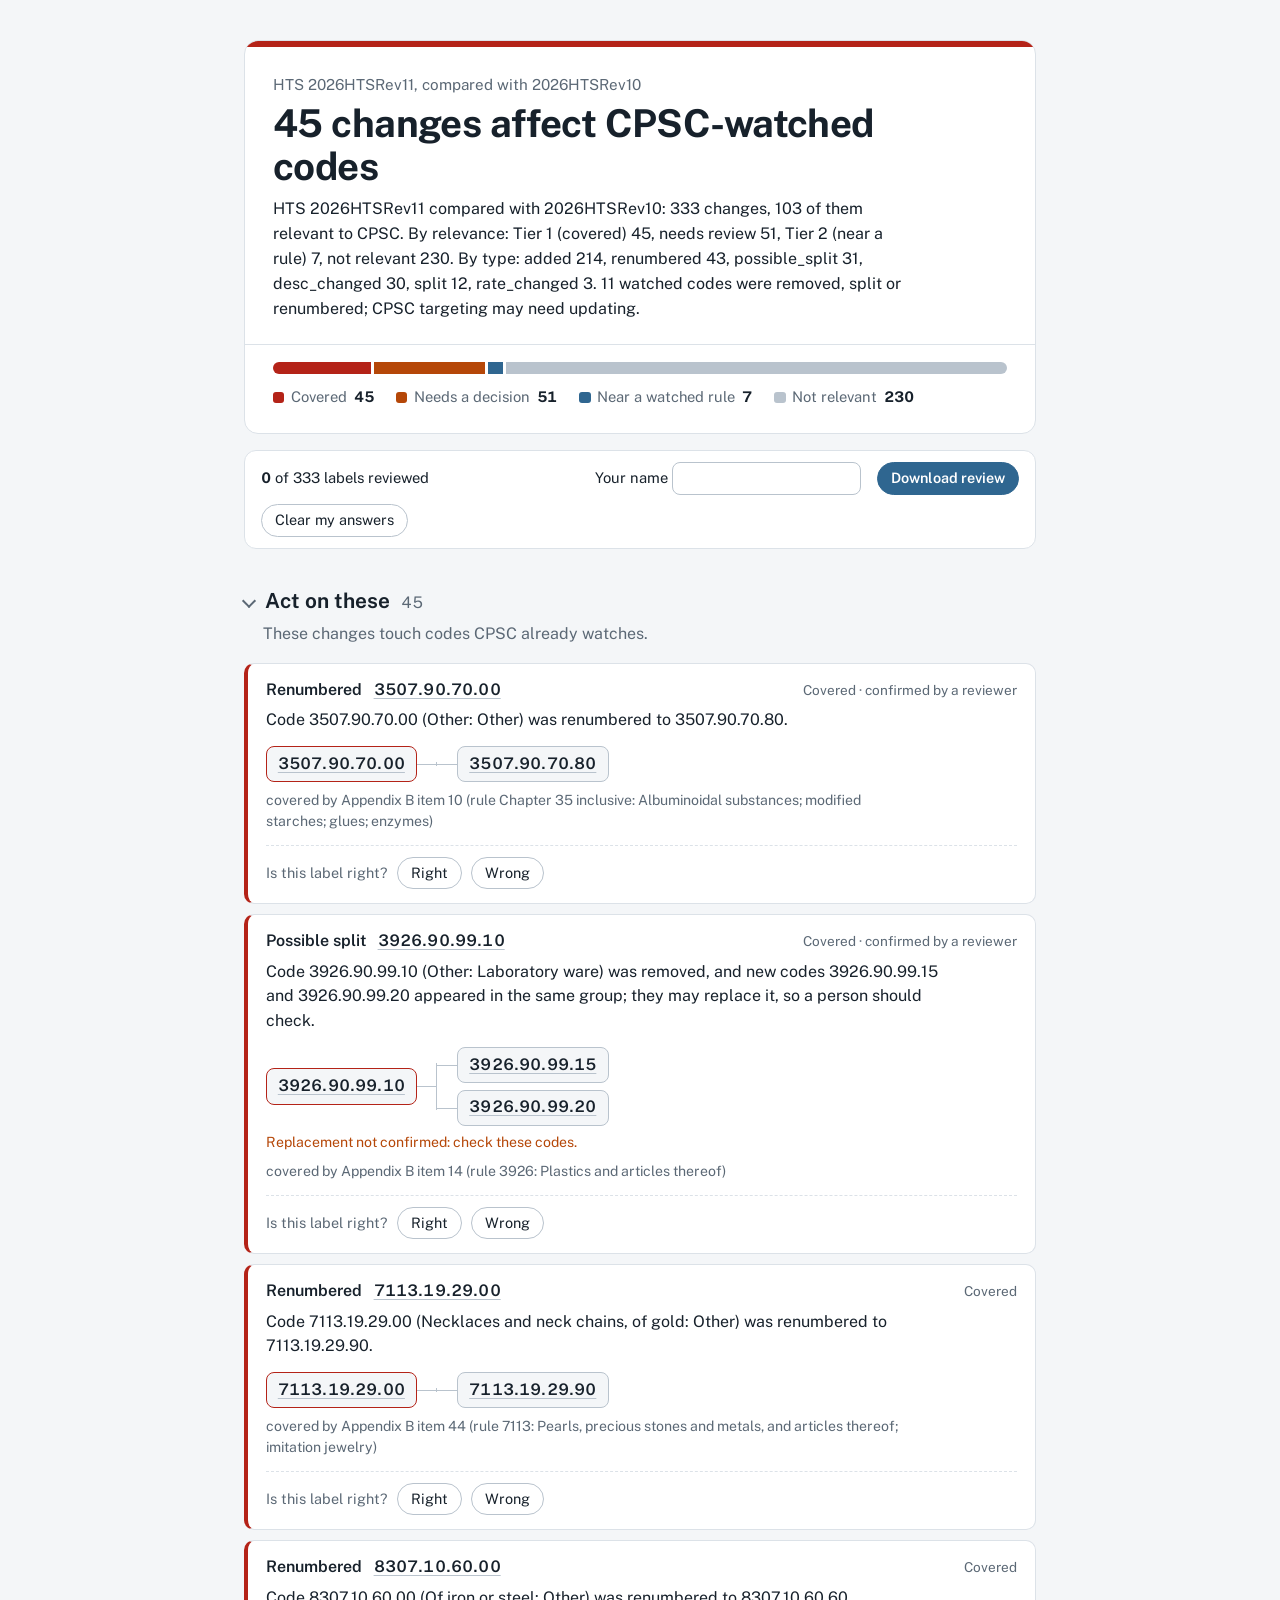
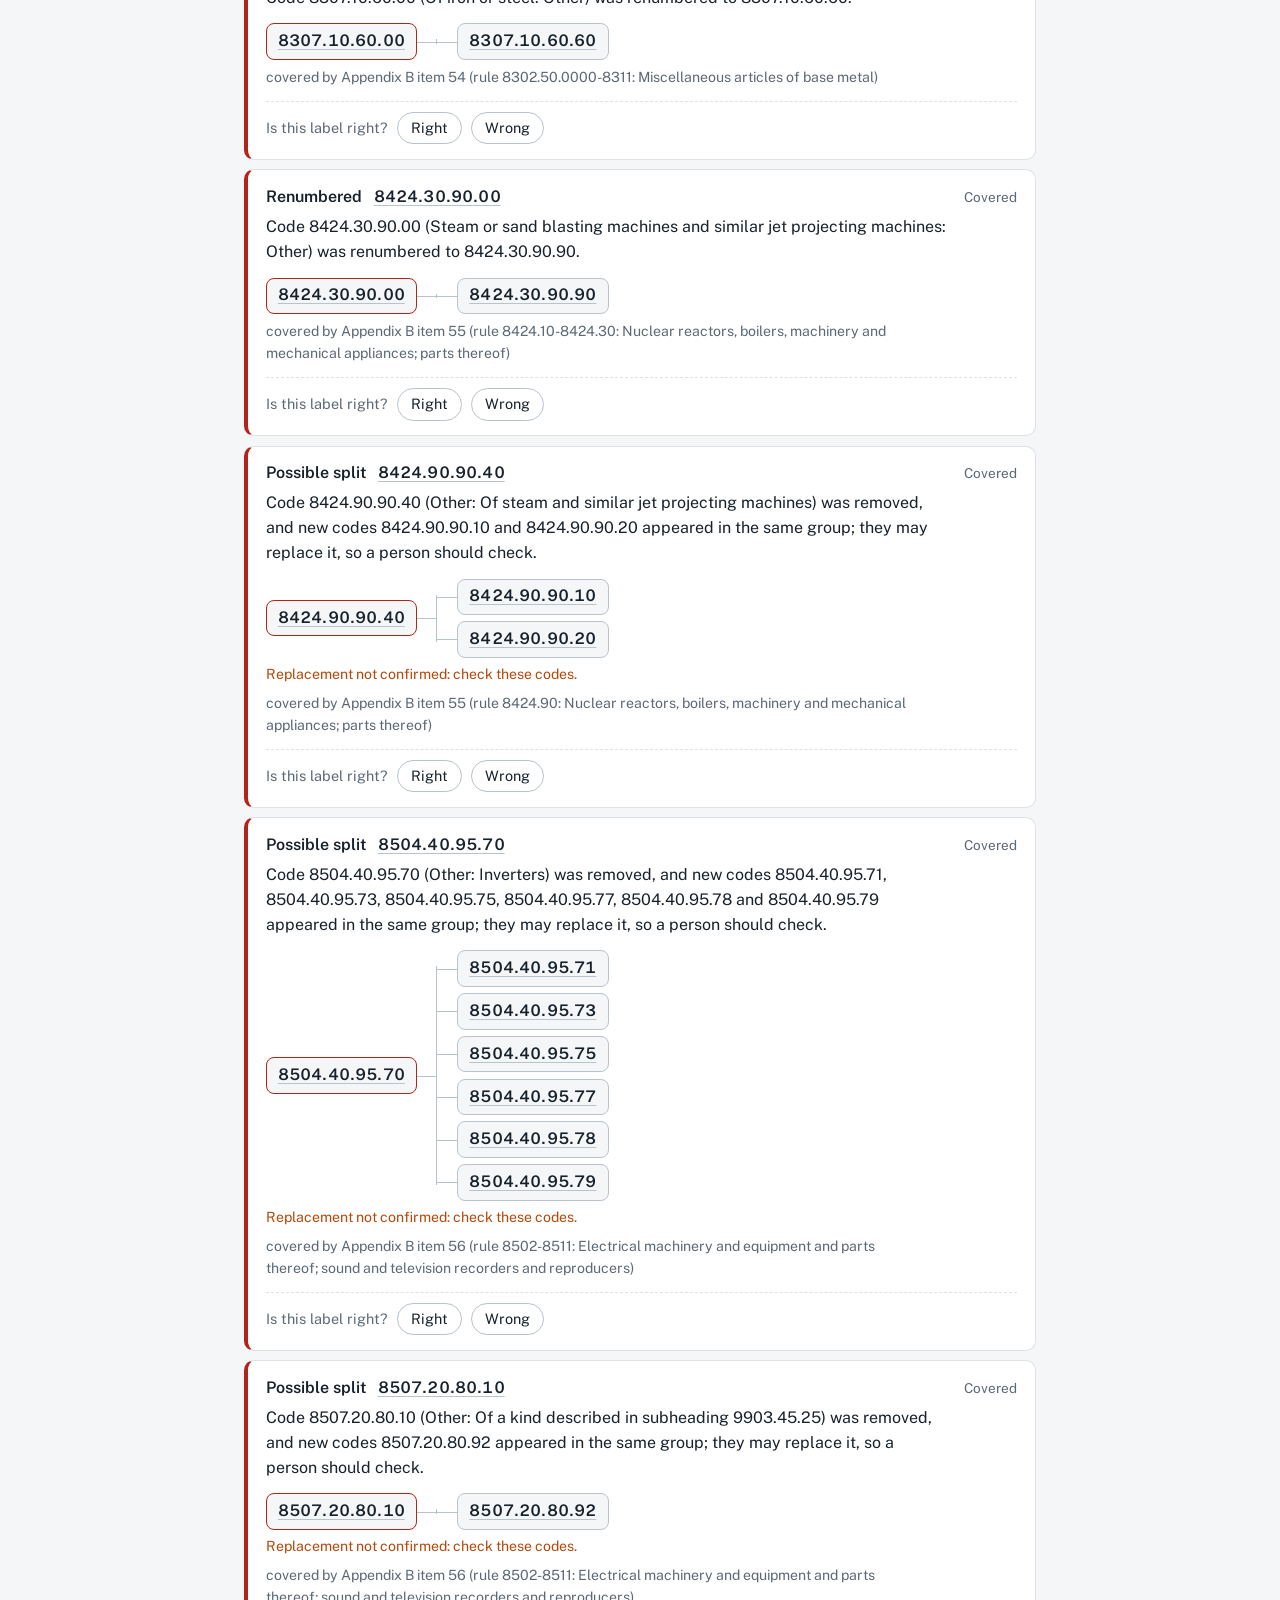
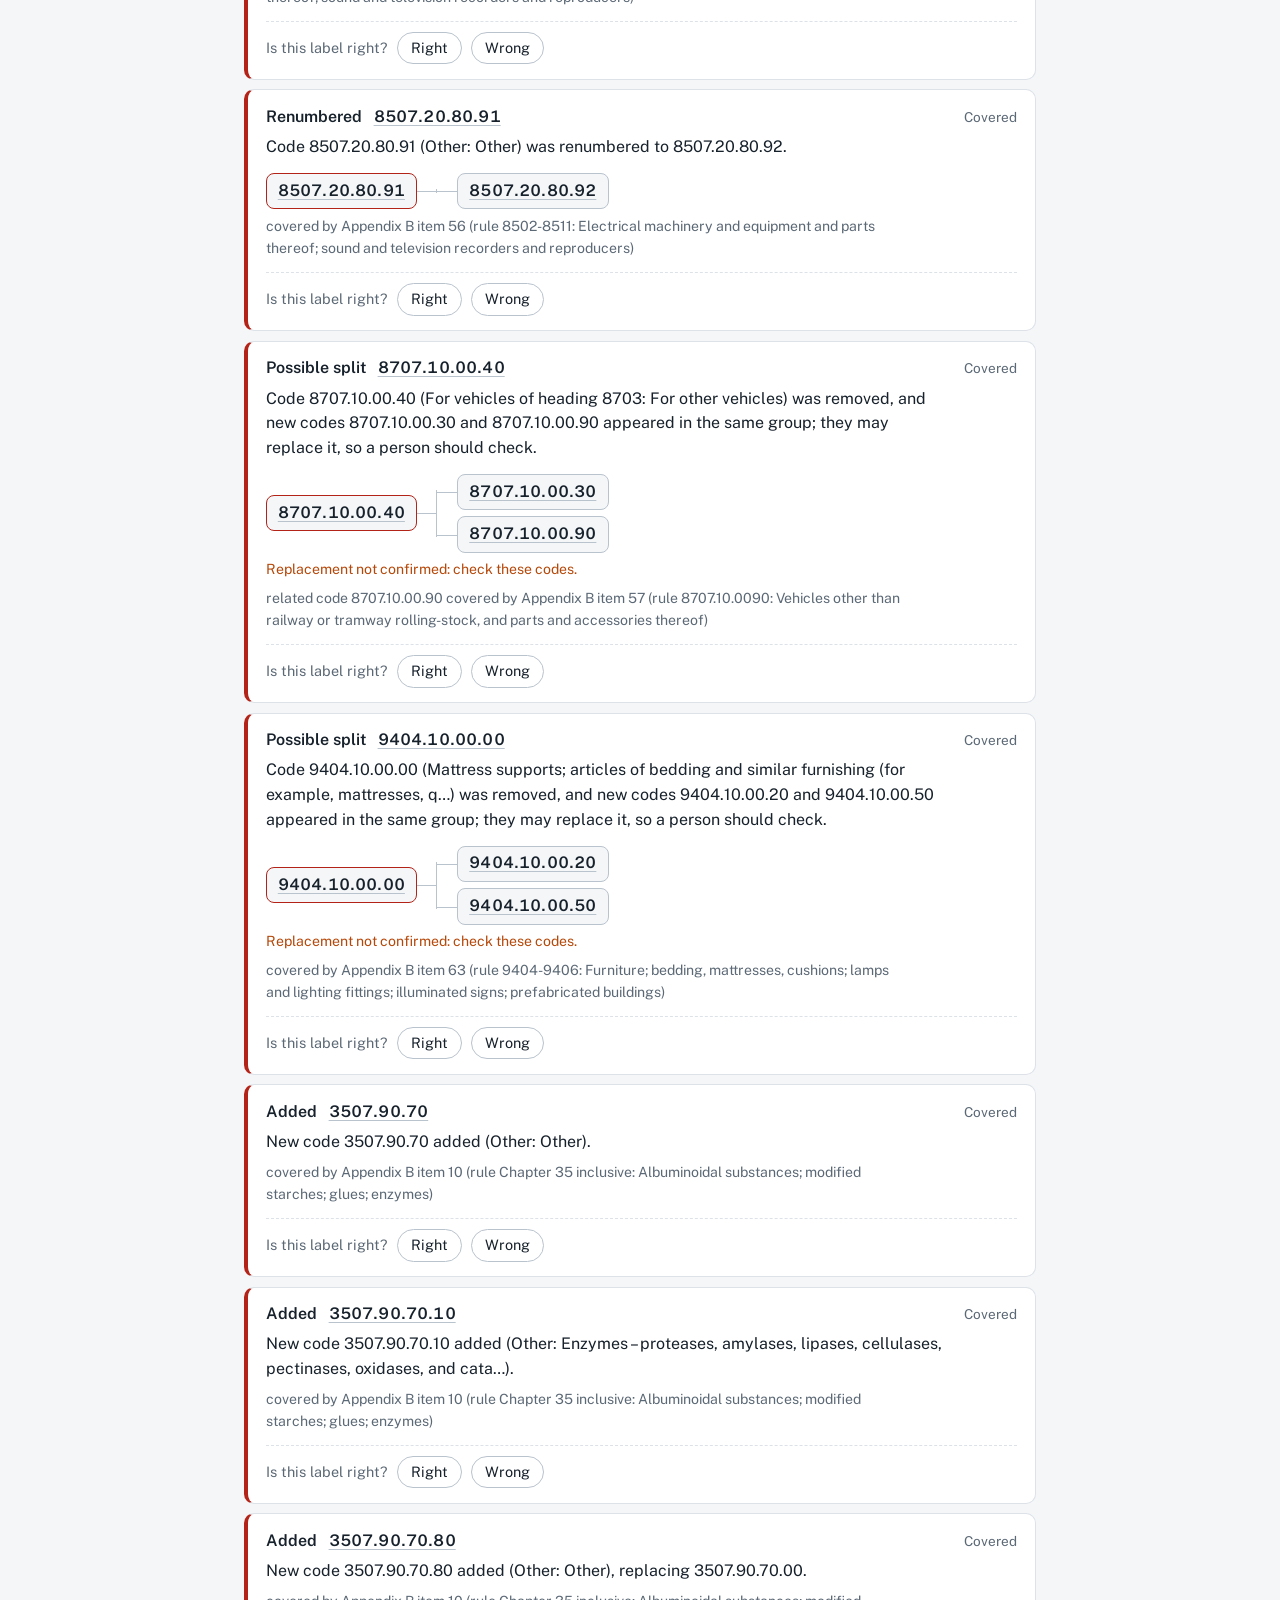
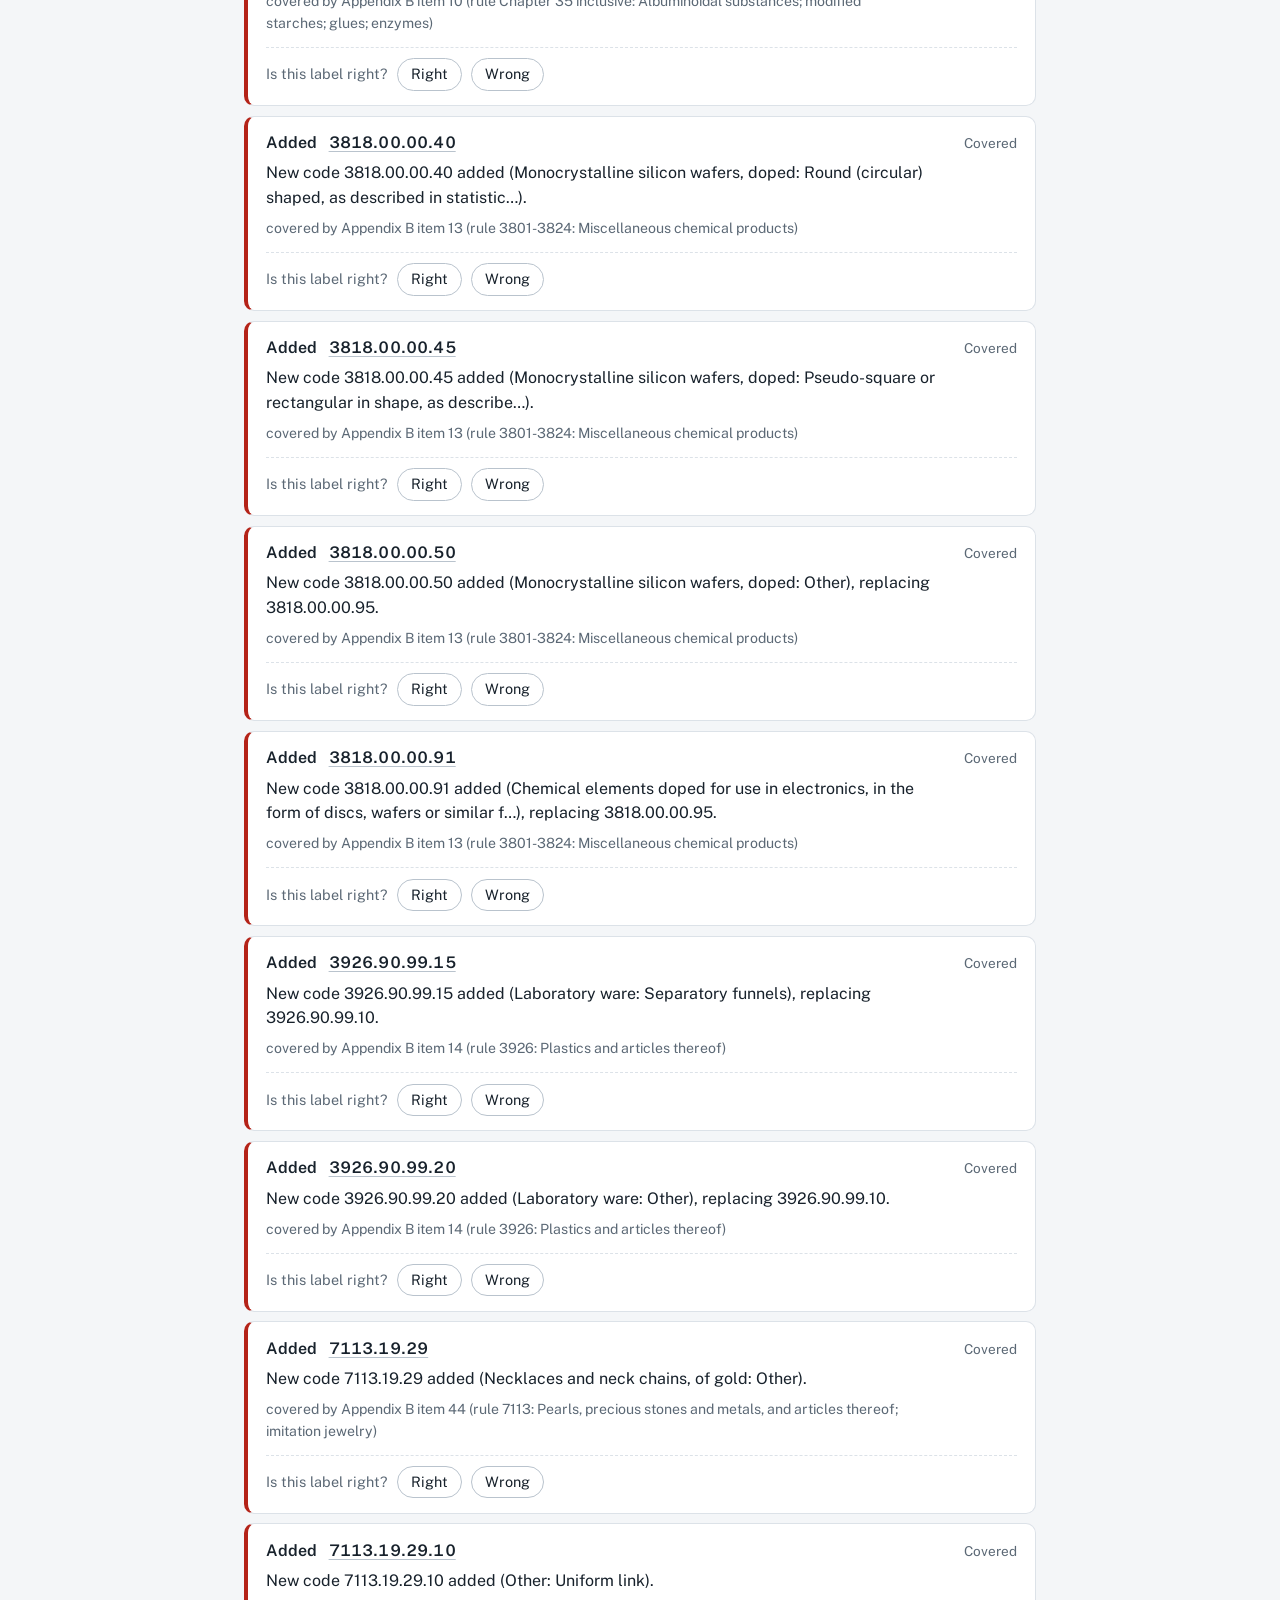
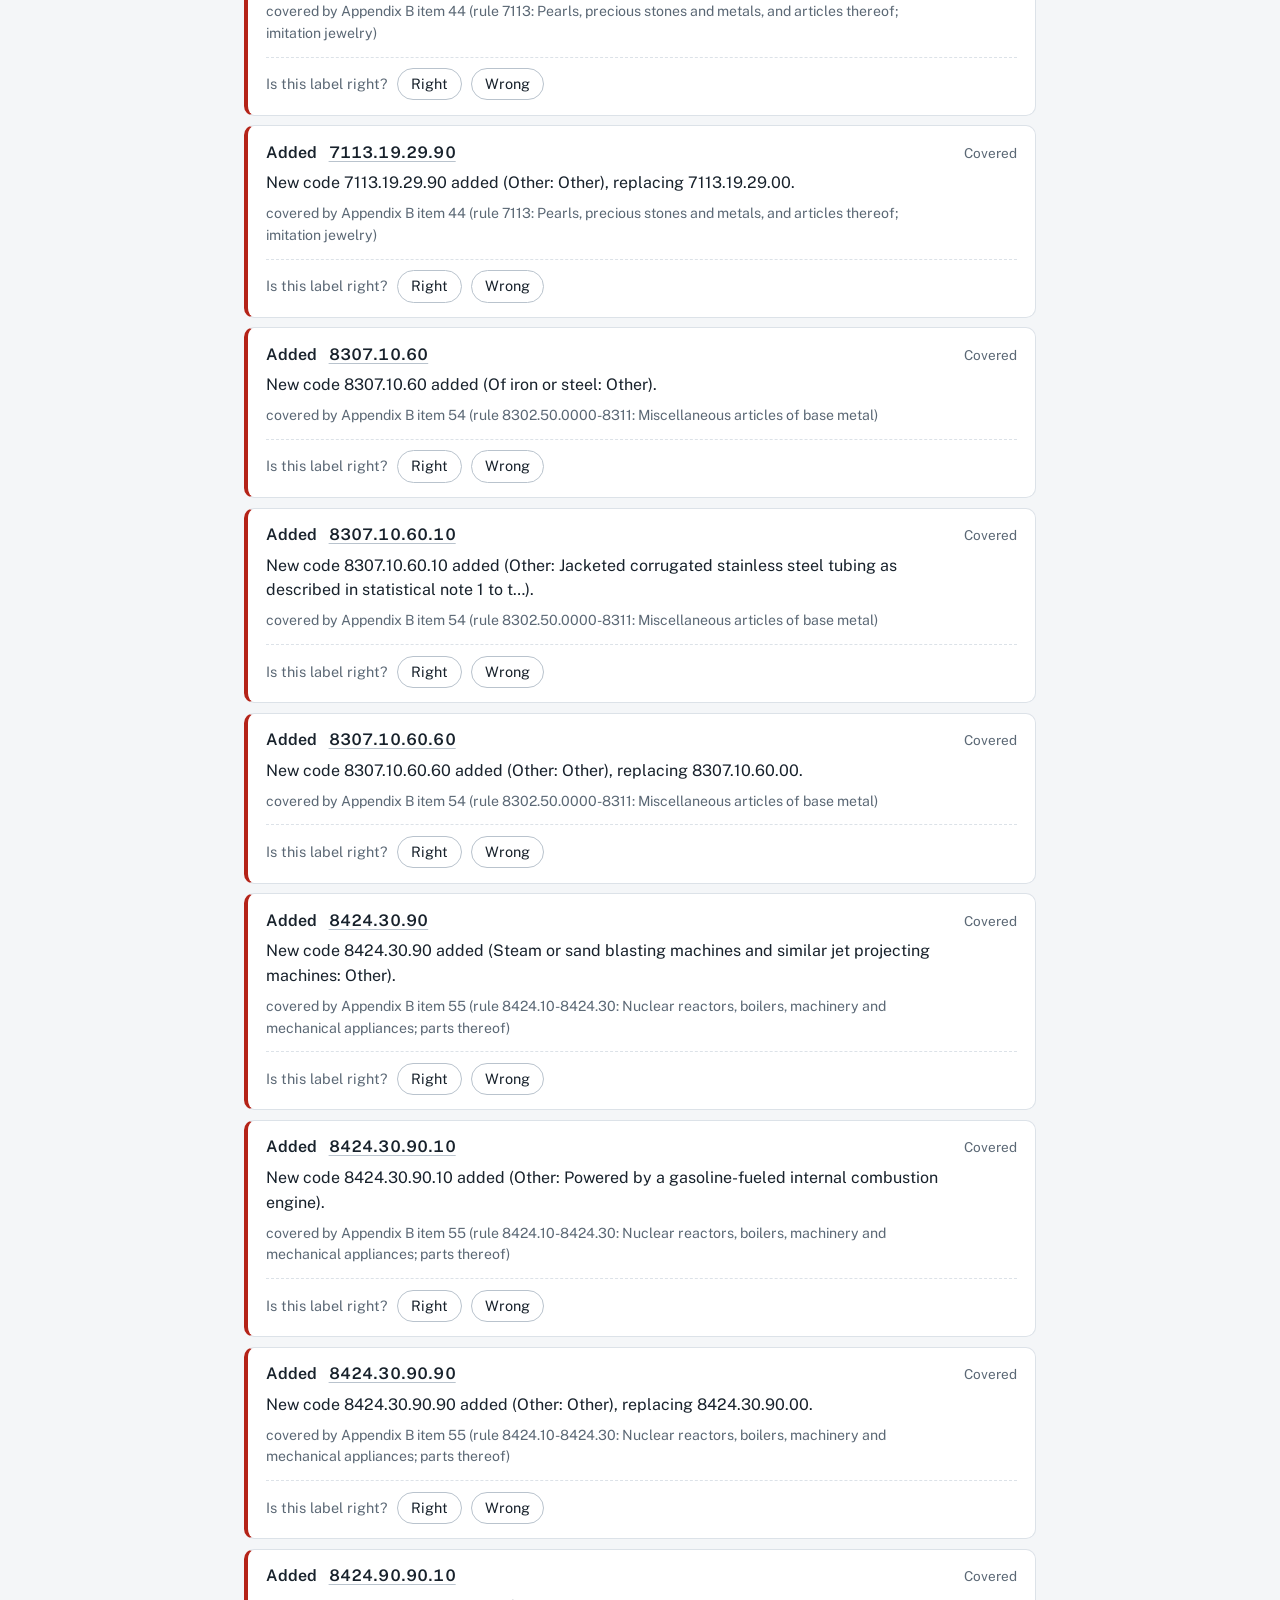
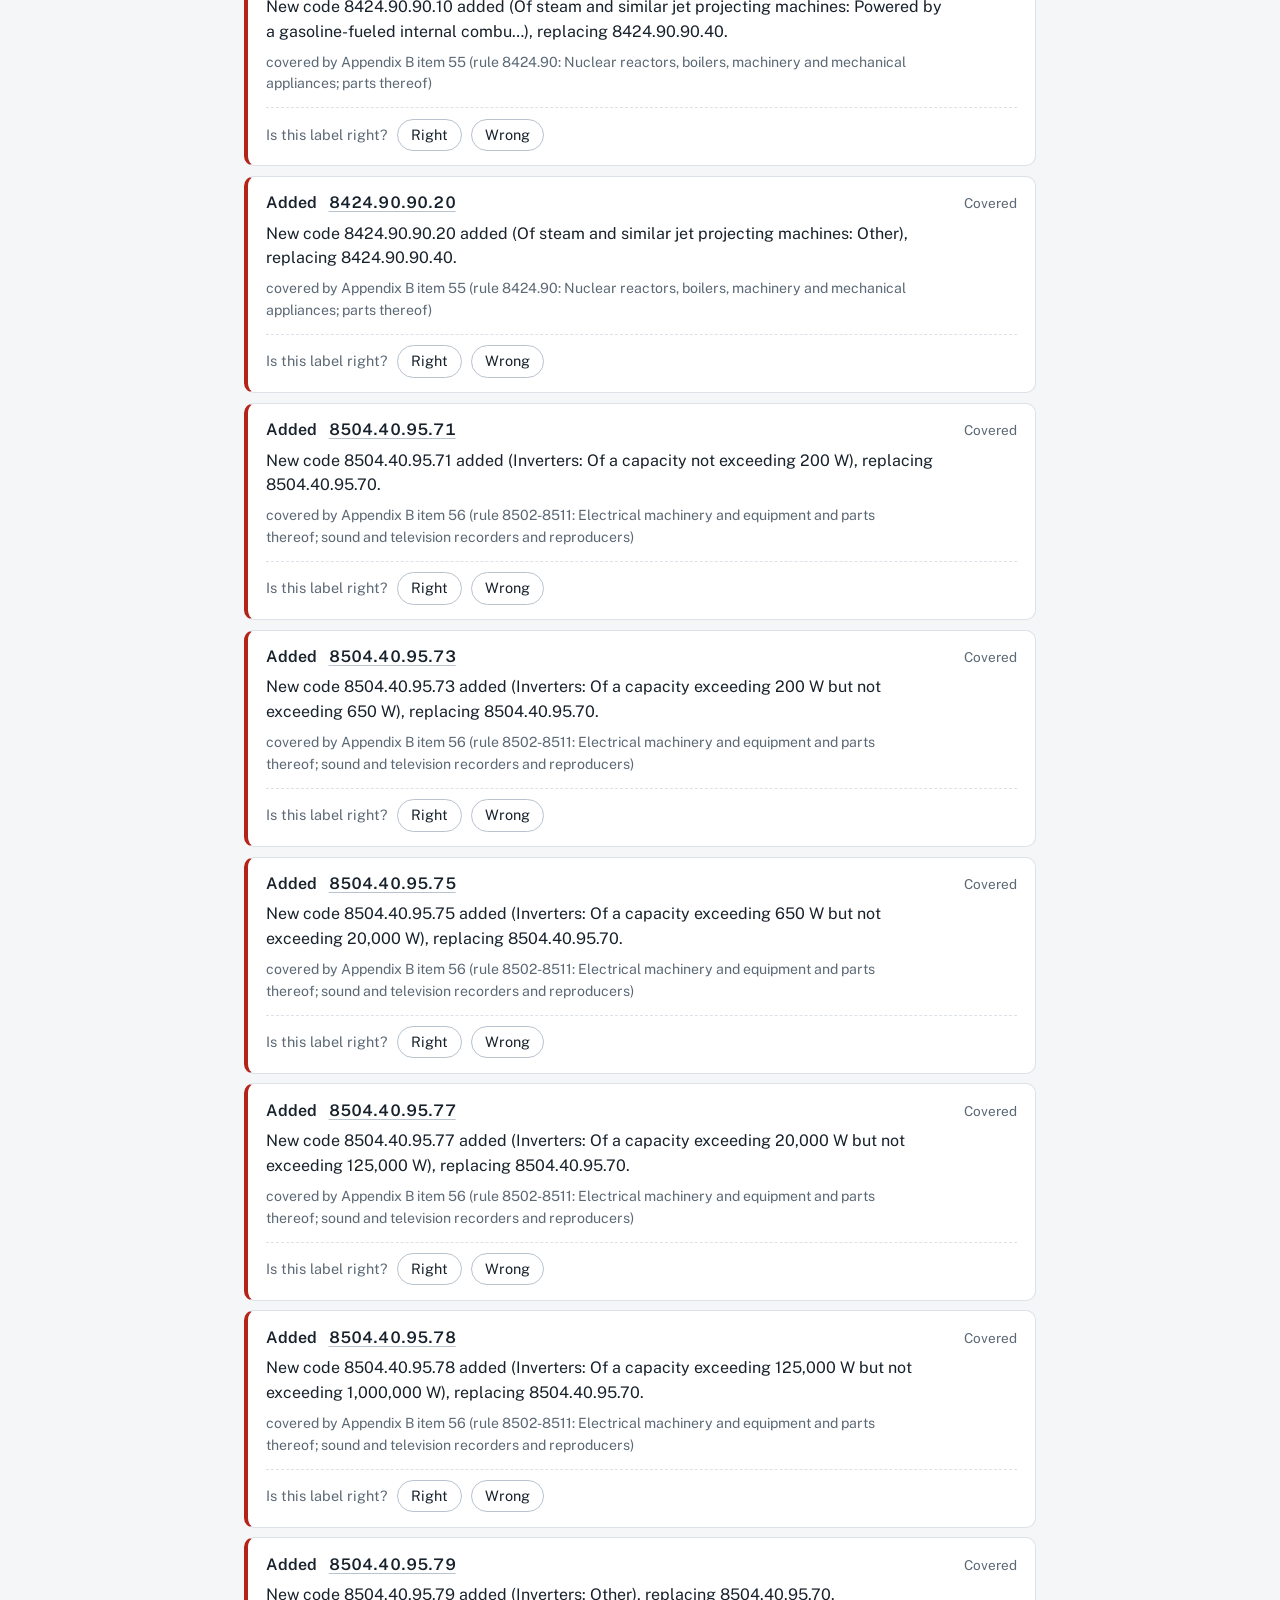
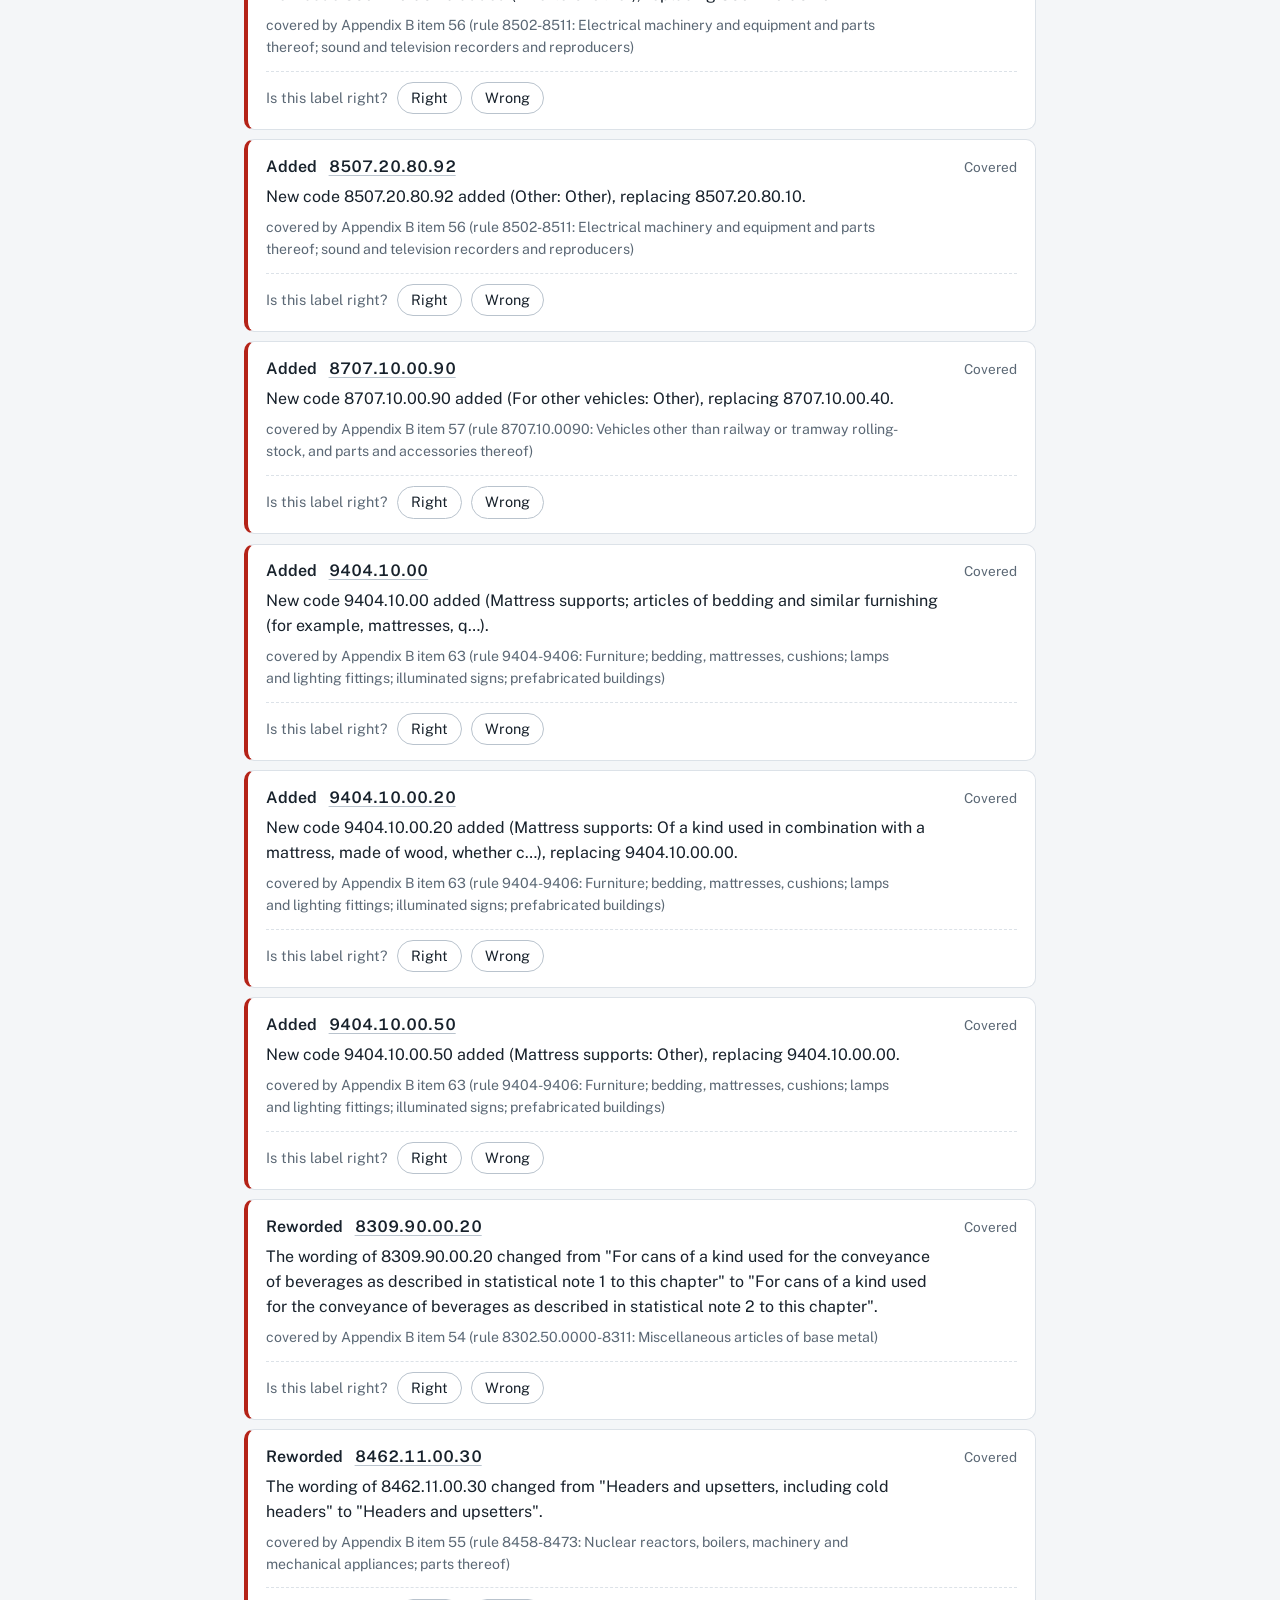
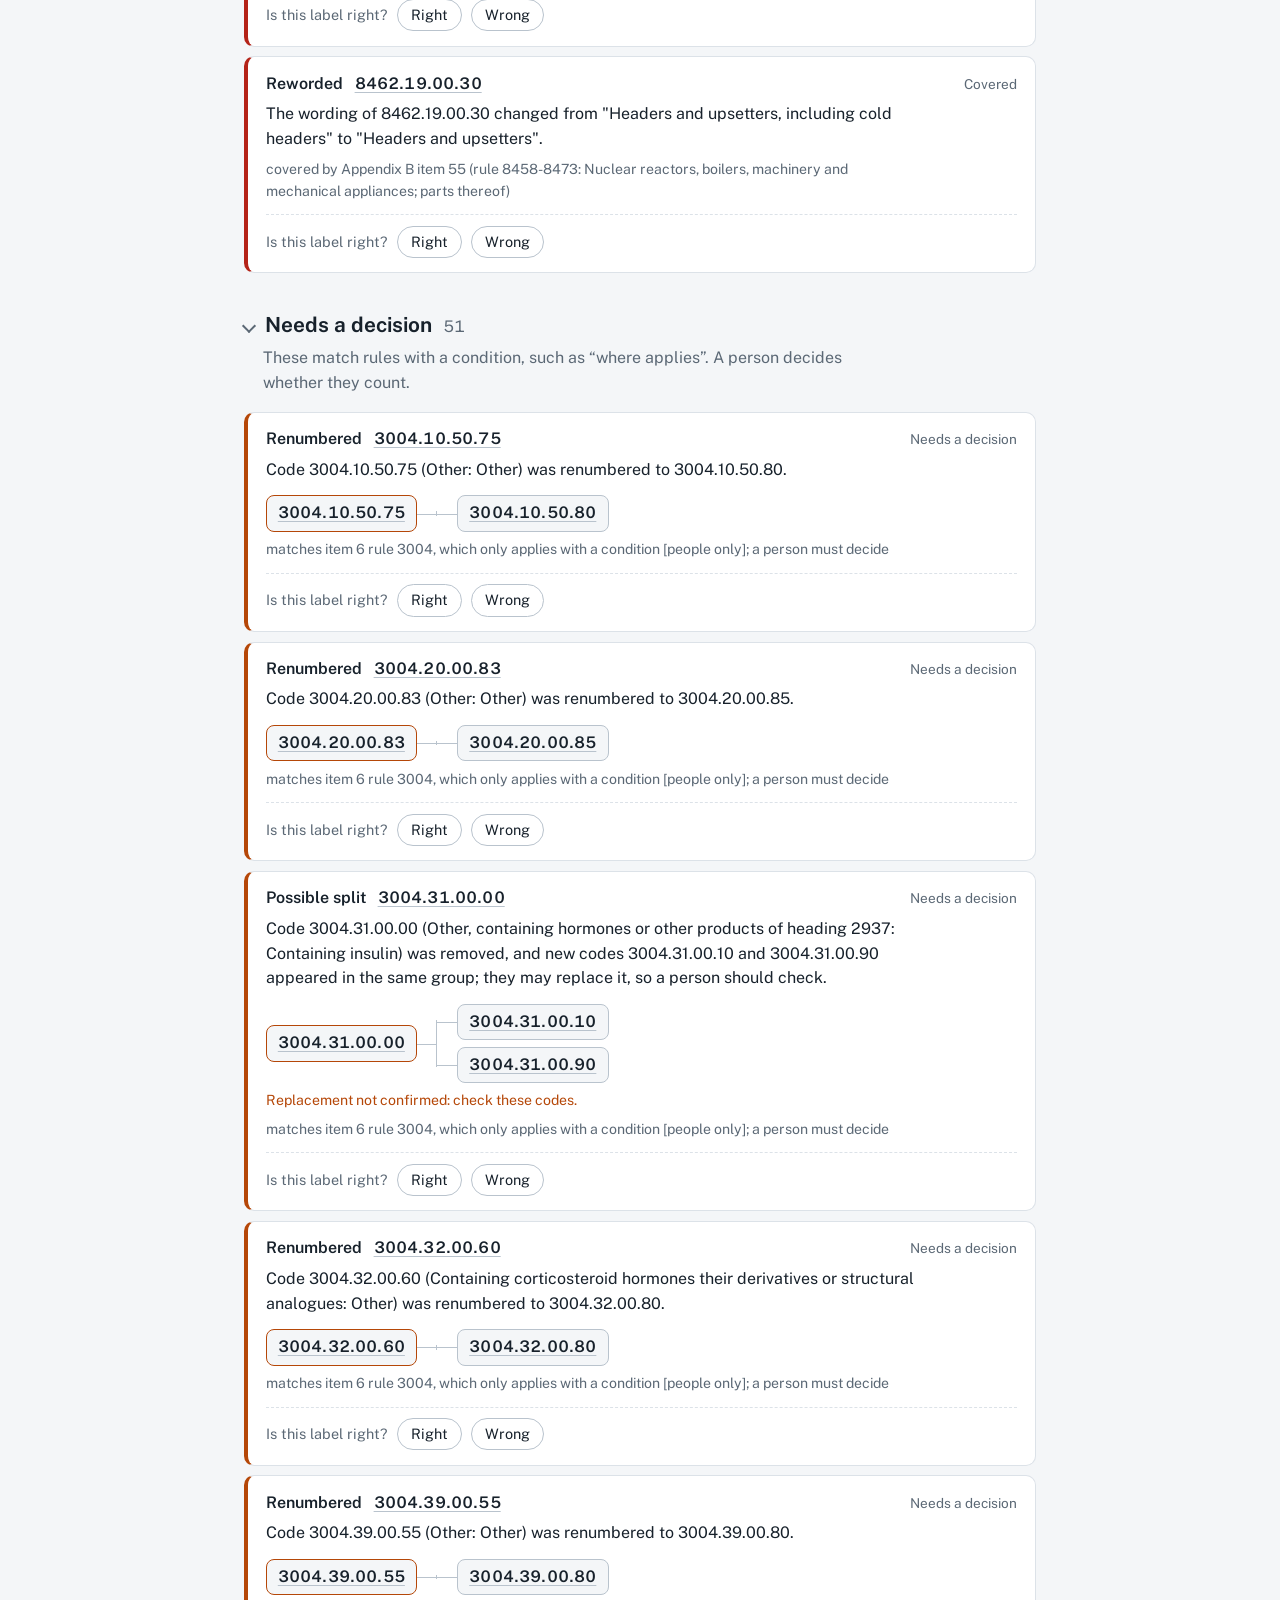
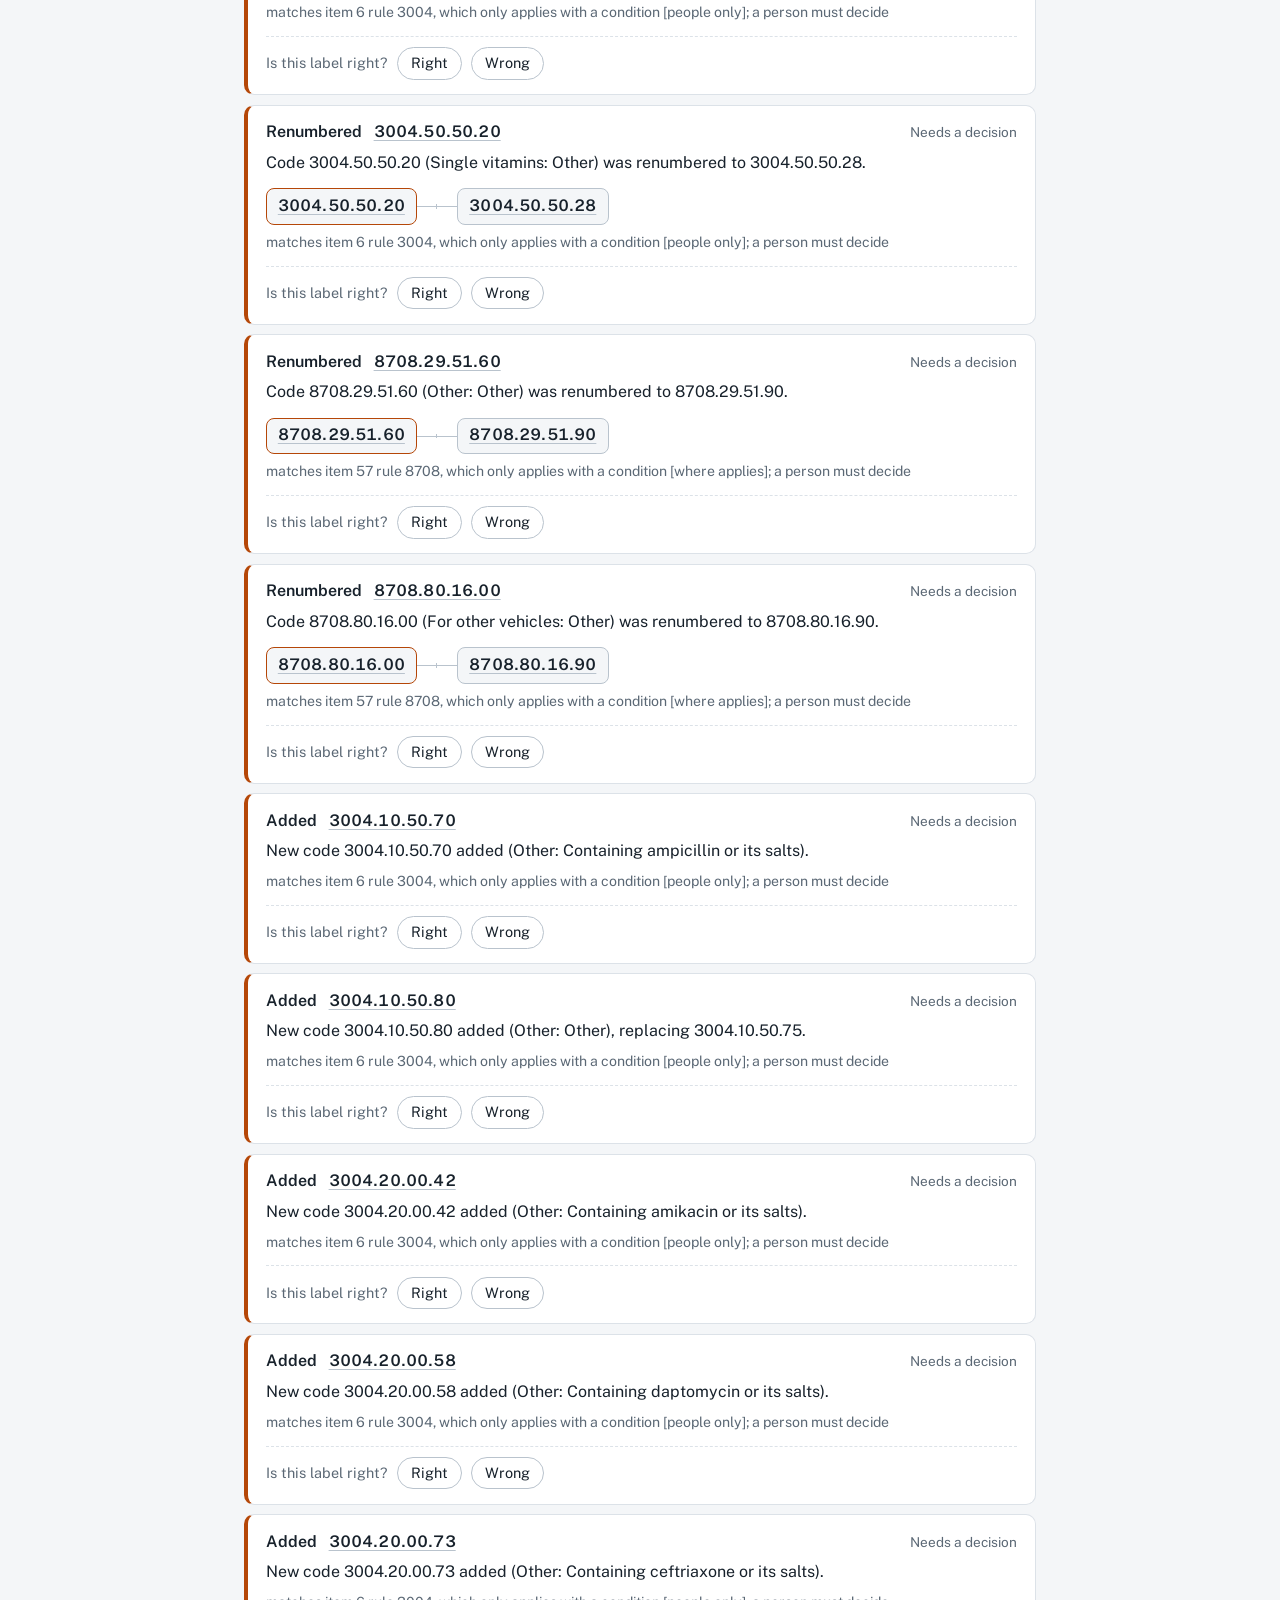
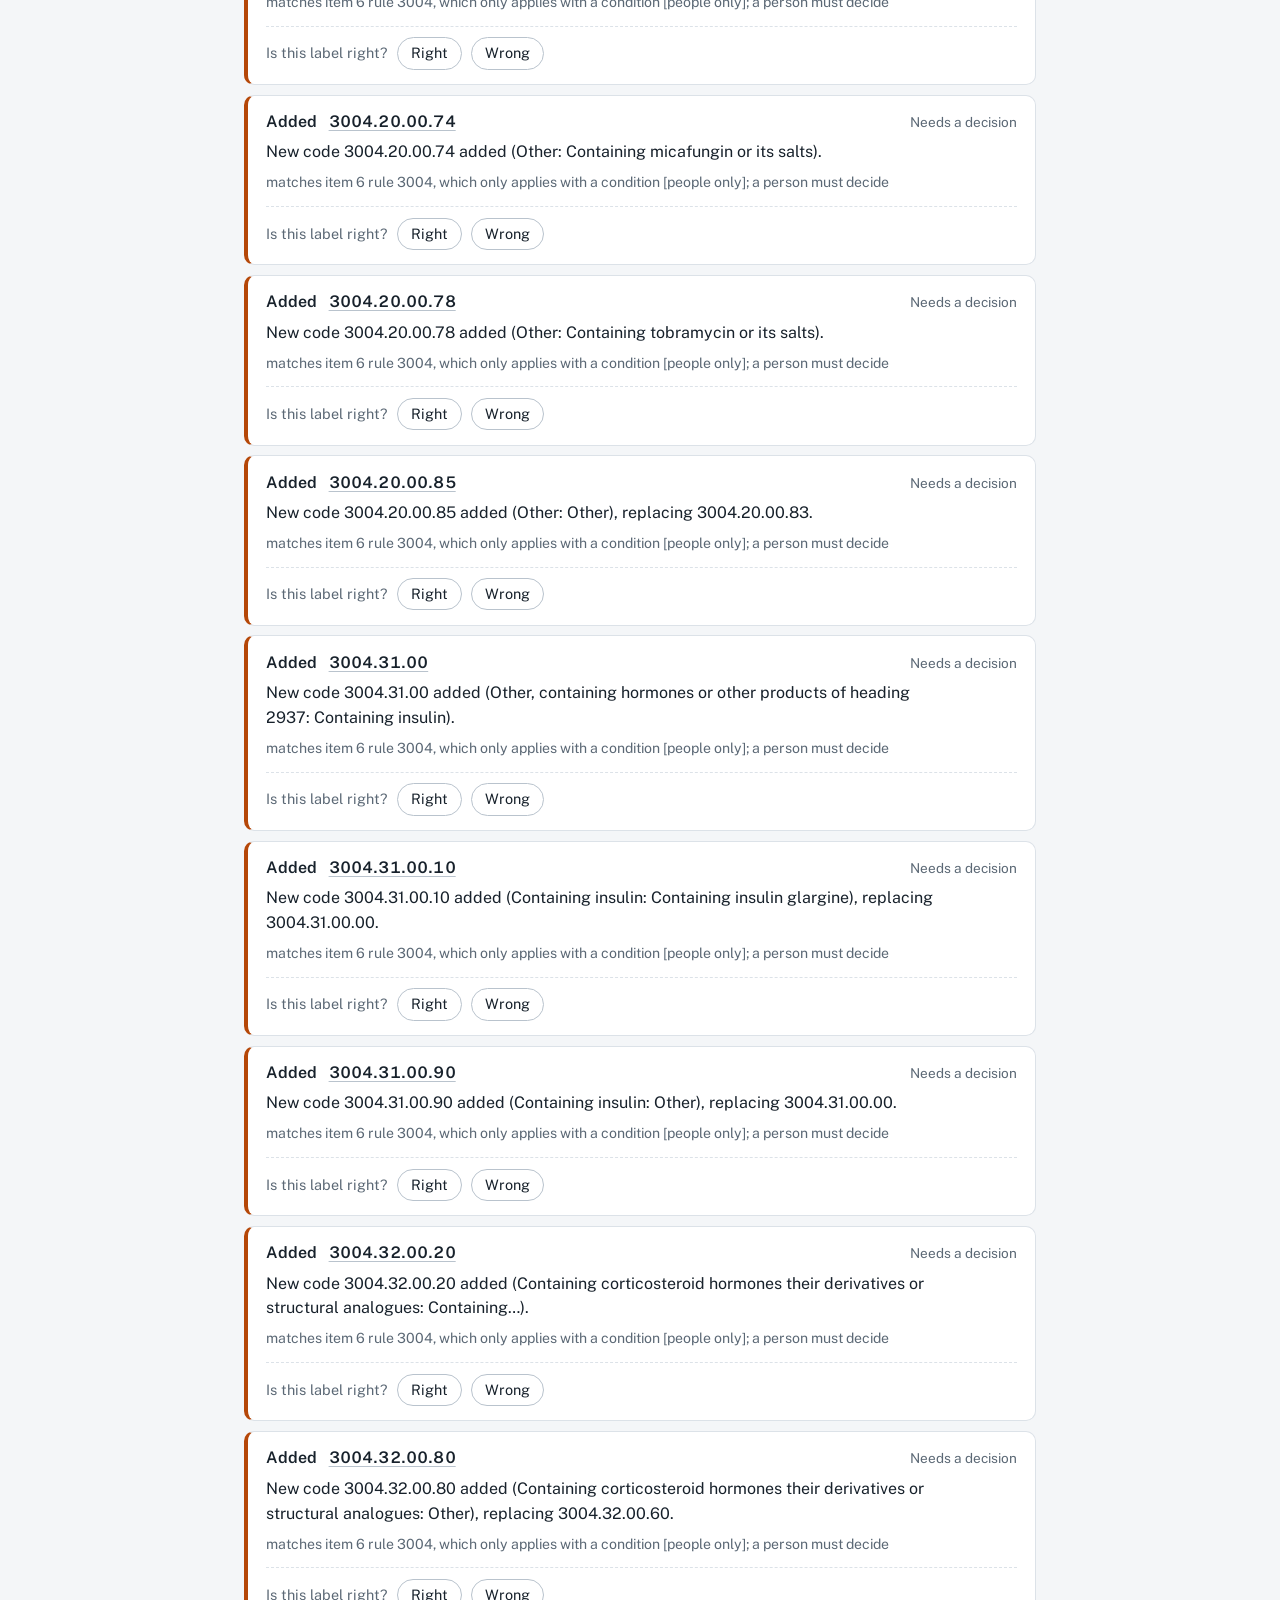
==== commit b9749d46: "Apply reviewer decisions" ====
--- a/docs/latest/report.html
+++ b/docs/latest/report.html
@@ -3,7 +3,7 @@
 <head>
 <meta charset="utf-8">
 <meta name="viewport" content="width=device-width, initial-scale=1">
-<title>HTS 2026HTSRev11: 46 changes affect CPSC-watched codes</title>
+<title>HTS 2026HTSRev11: 45 changes affect CPSC-watched codes</title>
 <link rel="preconnect" href="https://fonts.googleapis.com">
 <link href="https://fonts.googleapis.com/css2?family=Public+Sans:wght@400;500;600;700&display=swap" rel="stylesheet">
 <style>
@@ -123,10 +123,10 @@
   <section class="alert" aria-labelledby="headline">
     <div class="alert-head">
       <p class="releases">HTS 2026HTSRev11, compared with 2026HTSRev10</p>
-      <h1 id="headline">46 changes affect CPSC-watched codes</h1>
-      <p class="overview">HTS 2026HTSRev11 compared with 2026HTSRev10: 333 changes, 104 of them relevant to CPSC. By relevance: Tier 1 (covered) 46, needs review 51, Tier 2 (near a rule) 7, not relevant 229. By type: added 214, renumbered 43, possible_split 31, desc_changed 30, split 12, rate_changed 3. 12 watched codes were removed, split or renumbered; CPSC targeting may need updating.</p>
+      <h1 id="headline">45 changes affect CPSC-watched codes</h1>
+      <p class="overview">HTS 2026HTSRev11 compared with 2026HTSRev10: 333 changes, 103 of them relevant to CPSC. By relevance: Tier 1 (covered) 45, needs review 51, Tier 2 (near a rule) 7, not relevant 230. By type: added 214, renumbered 43, possible_split 31, desc_changed 30, split 12, rate_changed 3. 11 watched codes were removed, split or renumbered; CPSC targeting may need updating.</p>
     </div>
-    <div class="alert-body"><div class="strip" aria-hidden="true"><span style="flex:46 1 0;background:var(--red)" title="Covered: 46"></span><span style="flex:51 1 0;background:var(--amber)" title="Needs a decision: 51"></span><span style="flex:7 1 0;background:var(--steel)" title="Near a watched rule: 7"></span><span style="flex:229 1 0;background:var(--line-strong)" title="Not relevant: 229"></span></div><ul class="legend" aria-label="Changes by relevance, 333 in total"><li><span class="swatch" style="background:var(--red)"></span>Covered <strong>46</strong></li><li><span class="swatch" style="background:var(--amber)"></span>Needs a decision <strong>51</strong></li><li><span class="swatch" style="background:var(--steel)"></span>Near a watched rule <strong>7</strong></li><li><span class="swatch" style="background:var(--line-strong)"></span>Not relevant <strong>229</strong></li></ul></div>
+    <div class="alert-body"><div class="strip" aria-hidden="true"><span style="flex:45 1 0;background:var(--red)" title="Covered: 45"></span><span style="flex:51 1 0;background:var(--amber)" title="Needs a decision: 51"></span><span style="flex:7 1 0;background:var(--steel)" title="Near a watched rule: 7"></span><span style="flex:230 1 0;background:var(--line-strong)" title="Not relevant: 230"></span></div><ul class="legend" aria-label="Changes by relevance, 333 in total"><li><span class="swatch" style="background:var(--red)"></span>Covered <strong>45</strong></li><li><span class="swatch" style="background:var(--amber)"></span>Needs a decision <strong>51</strong></li><li><span class="swatch" style="background:var(--steel)"></span>Near a watched rule <strong>7</strong></li><li><span class="swatch" style="background:var(--line-strong)"></span>Not relevant <strong>230</strong></li></ul></div>
   </section>
   <section class="reviewbar" aria-label="Your review">
     <p class="progress"><strong id="done-count">0</strong> of 333 labels reviewed</p>
@@ -134,35 +134,16 @@
     <button type="button" class="bar-btn primary" id="export">Download review</button>
     <button type="button" class="bar-btn" id="clear">Clear my answers</button>
   </section>
-  <details class="section" open><summary><h2>Act on these</h2><span class="count">46</span></summary><p class="intro">These changes touch codes CPSC already watches.</p><ol class="changes">
+  <details class="section" open><summary><h2>Act on these</h2><span class="count">45</span></summary><p class="intro">These changes touch codes CPSC already watches.</p><ol class="changes">
     <li class="change" style="--tier:var(--red)" data-code="3507.90.70.00"
         data-type="renumbered" data-field=""
         data-tier="1">
       <div class="change-head">
         <span class="kind">Renumbered</span><a class="code" href="https://hts.usitc.gov/search?query=3507.90.70.00" target="_blank" rel="noopener">3507.90.70.00</a>
-        <span class="tier-name">Covered</span>
+        <span class="tier-name">Covered · confirmed by a reviewer</span>
       </div>
       <p class="summary">Code 3507.90.70.00 (Other: Other) was renumbered to 3507.90.70.80.</p><div class="lineage" role="img" aria-label="3507.90.70.00 replaced by 3507.90.70.80"><div class="from"><a class="code" href="https://hts.usitc.gov/search?query=3507.90.70.00" target="_blank" rel="noopener">3507.90.70.00</a></div><div class="branch" aria-hidden="true"></div><ul class="to"><li><a class="code" href="https://hts.usitc.gov/search?query=3507.90.70.80" target="_blank" rel="noopener">3507.90.70.80</a></li></ul></div>
       <p class="reason">covered by Appendix B item 10 (rule Chapter 35 inclusive: Albuminoidal substances; modified starches; glues; enzymes)</p>
-      <div class="review">
-        <span class="review-q">Is this label right?</span>
-        <button type="button" class="vote" data-v="correct" aria-pressed="false">Right</button>
-        <button type="button" class="vote" data-v="wrong" aria-pressed="false">Wrong</button>
-        <span class="fix" hidden>
-          <label>Should be <select class="should-be"><option value="">Choose a label</option><option value="1">Covered</option><option value="needs_review">Needs a decision</option><option value="2">Near a watched rule</option><option value="3">Similar wording</option><option value="not_relevant">Not relevant</option></select></label>
-          <input class="note" type="text" placeholder="Note (optional)" aria-label="Note">
-        </span>
-      </div>
-    </li>
-    <li class="change" style="--tier:var(--red)" data-code="3818.00.00.95"
-        data-type="split" data-field=""
-        data-tier="1">
-      <div class="change-head">
-        <span class="kind">Split</span><a class="code" href="https://hts.usitc.gov/search?query=3818.00.00.95" target="_blank" rel="noopener">3818.00.00.95</a>
-        <span class="tier-name">Covered</span>
-      </div>
-      <p class="summary">Code 3818.00.00.95 (Chemical elements doped for use in electronics, in the form of discs, wafers or similar f…) was split into 3818.00.00.50 and 3818.00.00.91.</p><div class="lineage" role="img" aria-label="3818.00.00.95 replaced by 3818.00.00.50, 3818.00.00.91"><div class="from"><a class="code" href="https://hts.usitc.gov/search?query=3818.00.00.95" target="_blank" rel="noopener">3818.00.00.95</a></div><div class="branch" aria-hidden="true"></div><ul class="to"><li><a class="code" href="https://hts.usitc.gov/search?query=3818.00.00.50" target="_blank" rel="noopener">3818.00.00.50</a></li><li><a class="code" href="https://hts.usitc.gov/search?query=3818.00.00.91" target="_blank" rel="noopener">3818.00.00.91</a></li></ul></div>
-      <p class="reason">covered by Appendix B item 13 (rule 3801-3824: Miscellaneous chemical products)</p>
       <div class="review">
         <span class="review-q">Is this label right?</span>
         <button type="button" class="vote" data-v="correct" aria-pressed="false">Right</button>
@@ -178,7 +159,7 @@
         data-tier="1">
       <div class="change-head">
         <span class="kind">Possible split</span><a class="code" href="https://hts.usitc.gov/search?query=3926.90.99.10" target="_blank" rel="noopener">3926.90.99.10</a>
-        <span class="tier-name">Covered</span>
+        <span class="tier-name">Covered · confirmed by a reviewer</span>
       </div>
       <p class="summary">Code 3926.90.99.10 (Other: Laboratory ware) was removed, and new codes 3926.90.99.15 and 3926.90.99.20 appeared in the same group; they may replace it, so a person should check.</p><div class="lineage" role="img" aria-label="3926.90.99.10 replaced by 3926.90.99.15, 3926.90.99.20"><div class="from"><a class="code" href="https://hts.usitc.gov/search?query=3926.90.99.10" target="_blank" rel="noopener">3926.90.99.10</a></div><div class="branch" aria-hidden="true"></div><ul class="to"><li><a class="code" href="https://hts.usitc.gov/search?query=3926.90.99.15" target="_blank" rel="noopener">3926.90.99.15</a></li><li><a class="code" href="https://hts.usitc.gov/search?query=3926.90.99.20" target="_blank" rel="noopener">3926.90.99.20</a></li></ul></div><p class="lineage-note">Replacement not confirmed: check these codes.</p>
       <p class="reason">covered by Appendix B item 14 (rule 3926: Plastics and articles thereof)</p>
@@ -2110,7 +2091,7 @@
           <input class="note" type="text" placeholder="Note (optional)" aria-label="Note">
         </span>
       </div>
-    </li></ol></details><details class="section"><summary><h2>Everything else</h2><span class="count">229</span></summary><p class="intro">Listed so nothing is hidden.</p><ol class="changes">
+    </li></ol></details><details class="section"><summary><h2>Everything else</h2><span class="count">230</span></summary><p class="intro">Listed so nothing is hidden.</p><ol class="changes">
     <li class="change" style="--tier:var(--line-strong)" data-code="0704.20.00.00"
         data-type="possible_split" data-field=""
         data-tier="not_relevant">
@@ -3023,6 +3004,25 @@
         </span>
       </div>
     </li>
+    <li class="change" style="--tier:var(--line-strong)" data-code="3818.00.00.95"
+        data-type="split" data-field=""
+        data-tier="1">
+      <div class="change-head">
+        <span class="kind">Split</span><a class="code" href="https://hts.usitc.gov/search?query=3818.00.00.95" target="_blank" rel="noopener">3818.00.00.95</a>
+        <span class="tier-name">Not relevant · corrected by a reviewer</span>
+      </div>
+      <p class="summary">Code 3818.00.00.95 (Chemical elements doped for use in electronics, in the form of discs, wafers or similar f…) was split into 3818.00.00.50 and 3818.00.00.91.</p><div class="lineage" role="img" aria-label="3818.00.00.95 replaced by 3818.00.00.50, 3818.00.00.91"><div class="from"><a class="code" href="https://hts.usitc.gov/search?query=3818.00.00.95" target="_blank" rel="noopener">3818.00.00.95</a></div><div class="branch" aria-hidden="true"></div><ul class="to"><li><a class="code" href="https://hts.usitc.gov/search?query=3818.00.00.50" target="_blank" rel="noopener">3818.00.00.50</a></li><li><a class="code" href="https://hts.usitc.gov/search?query=3818.00.00.91" target="_blank" rel="noopener">3818.00.00.91</a></li></ul></div>
+      <p class="reason">Corrected by jasia (2026-10-24): but might need in the future - a potential tier 4. Tool said: covered by Appendix B item 13 (rule 3801-3824: Miscellaneous chemical products)</p>
+      <div class="review">
+        <span class="review-q">Is this label right?</span>
+        <button type="button" class="vote" data-v="correct" aria-pressed="false">Right</button>
+        <button type="button" class="vote" data-v="wrong" aria-pressed="false">Wrong</button>
+        <span class="fix" hidden>
+          <label>Should be <select class="should-be"><option value="">Choose a label</option><option value="1">Covered</option><option value="needs_review">Needs a decision</option><option value="2">Near a watched rule</option><option value="3">Similar wording</option><option value="not_relevant">Not relevant</option></select></label>
+          <input class="note" type="text" placeholder="Note (optional)" aria-label="Note">
+        </span>
+      </div>
+    </li>
     <li class="change" style="--tier:var(--line-strong)" data-code="7202.30.00.00"
         data-type="possible_split" data-field=""
         data-tier="not_relevant">
@@ -6462,7 +6462,7 @@
         </span>
       </div>
     </li></ol></details>
-  <footer>Generated October 24, 2026, 19:46 UTC from USITC data and CPSC–CBP Appendix B.
+  <footer>Generated October 24, 2026, 20:23 UTC from USITC data and CPSC–CBP Appendix B.
   Prototype for CPSC Challenge X; check important changes against the official HTS.</footer>
 </main>
 <script>
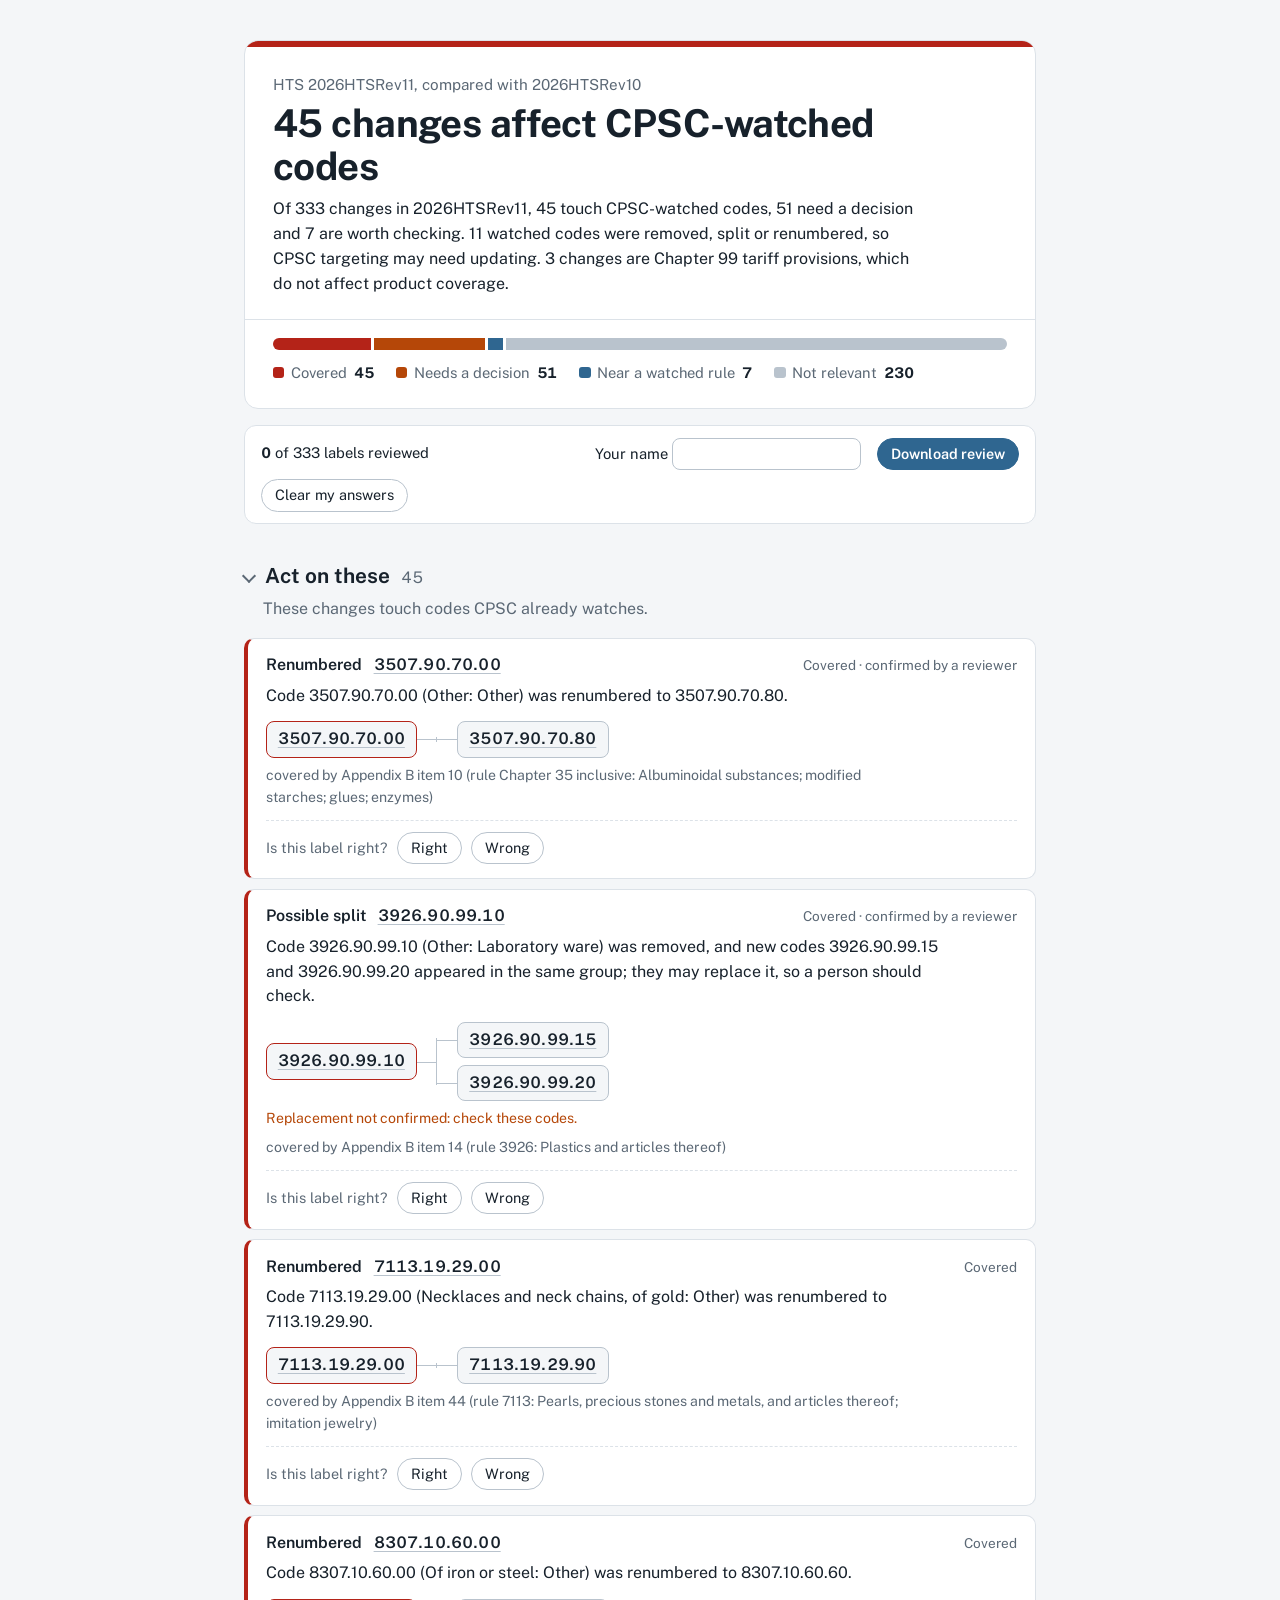
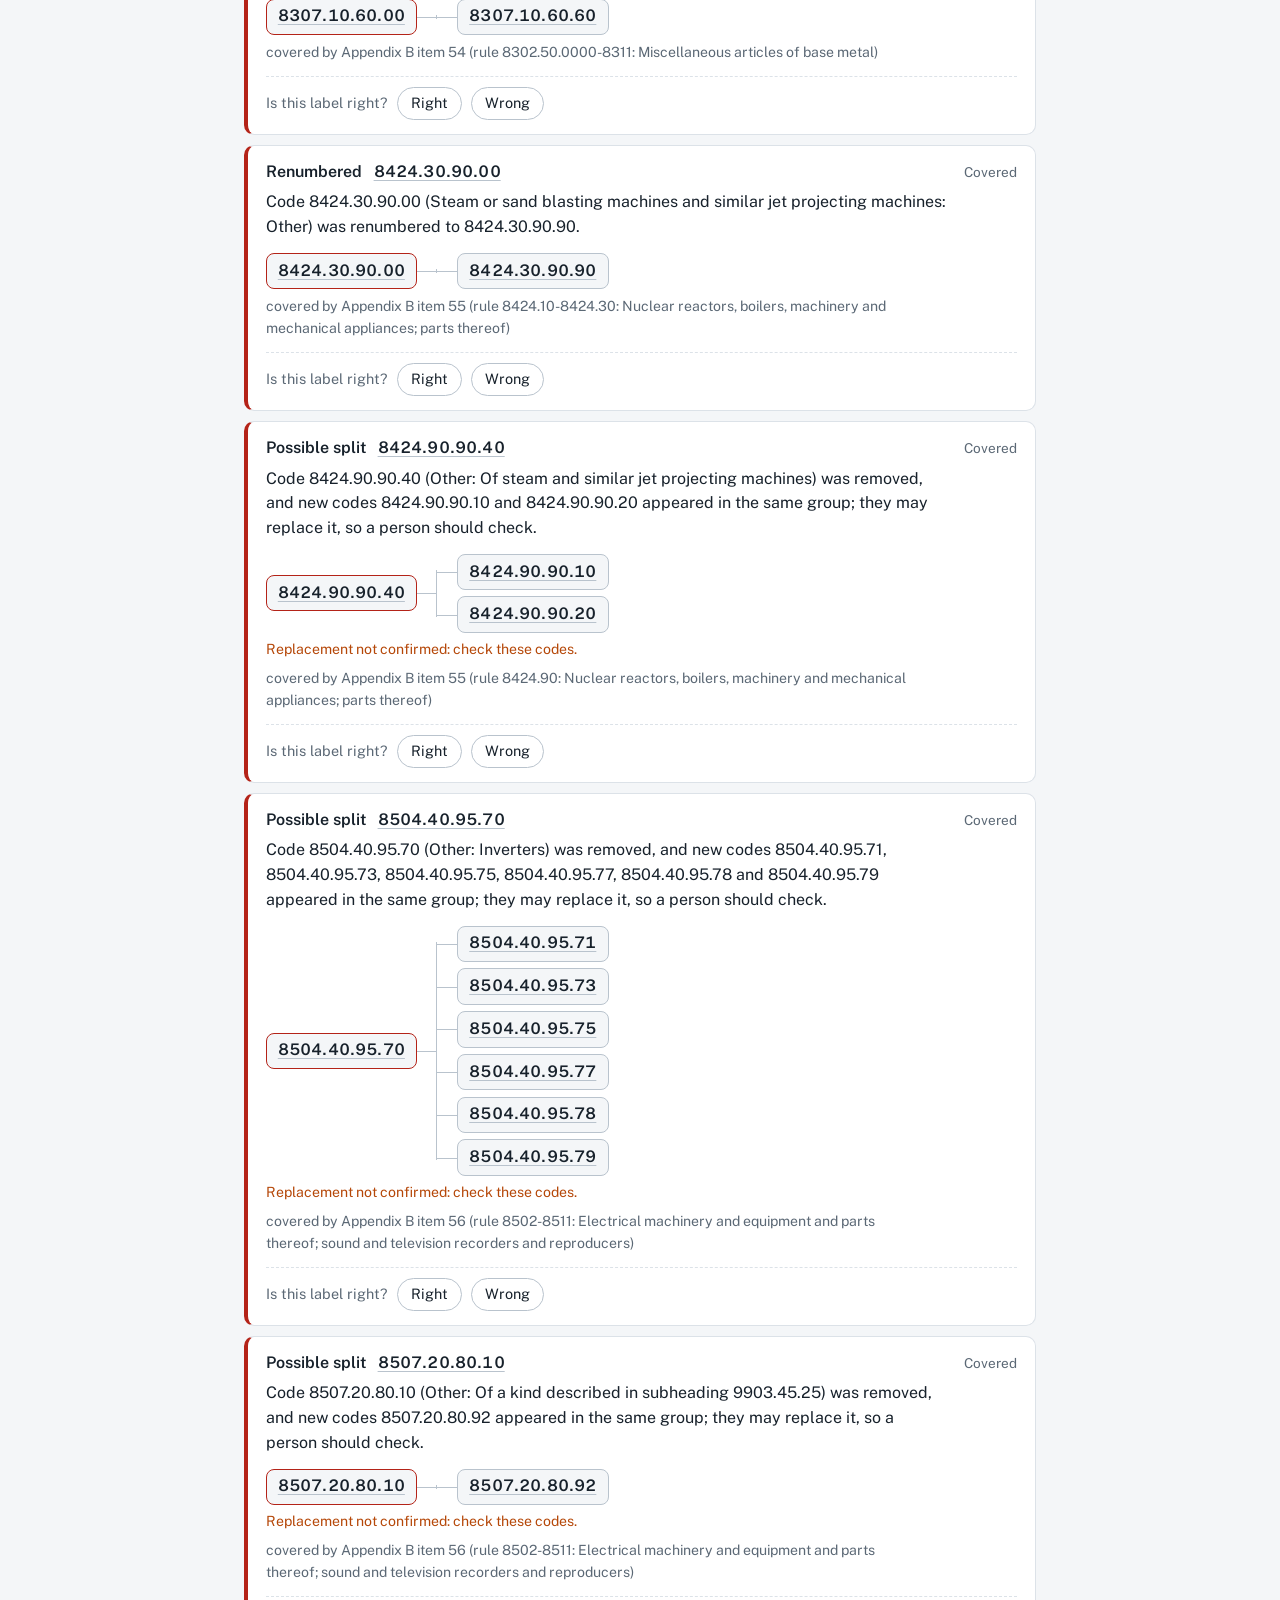
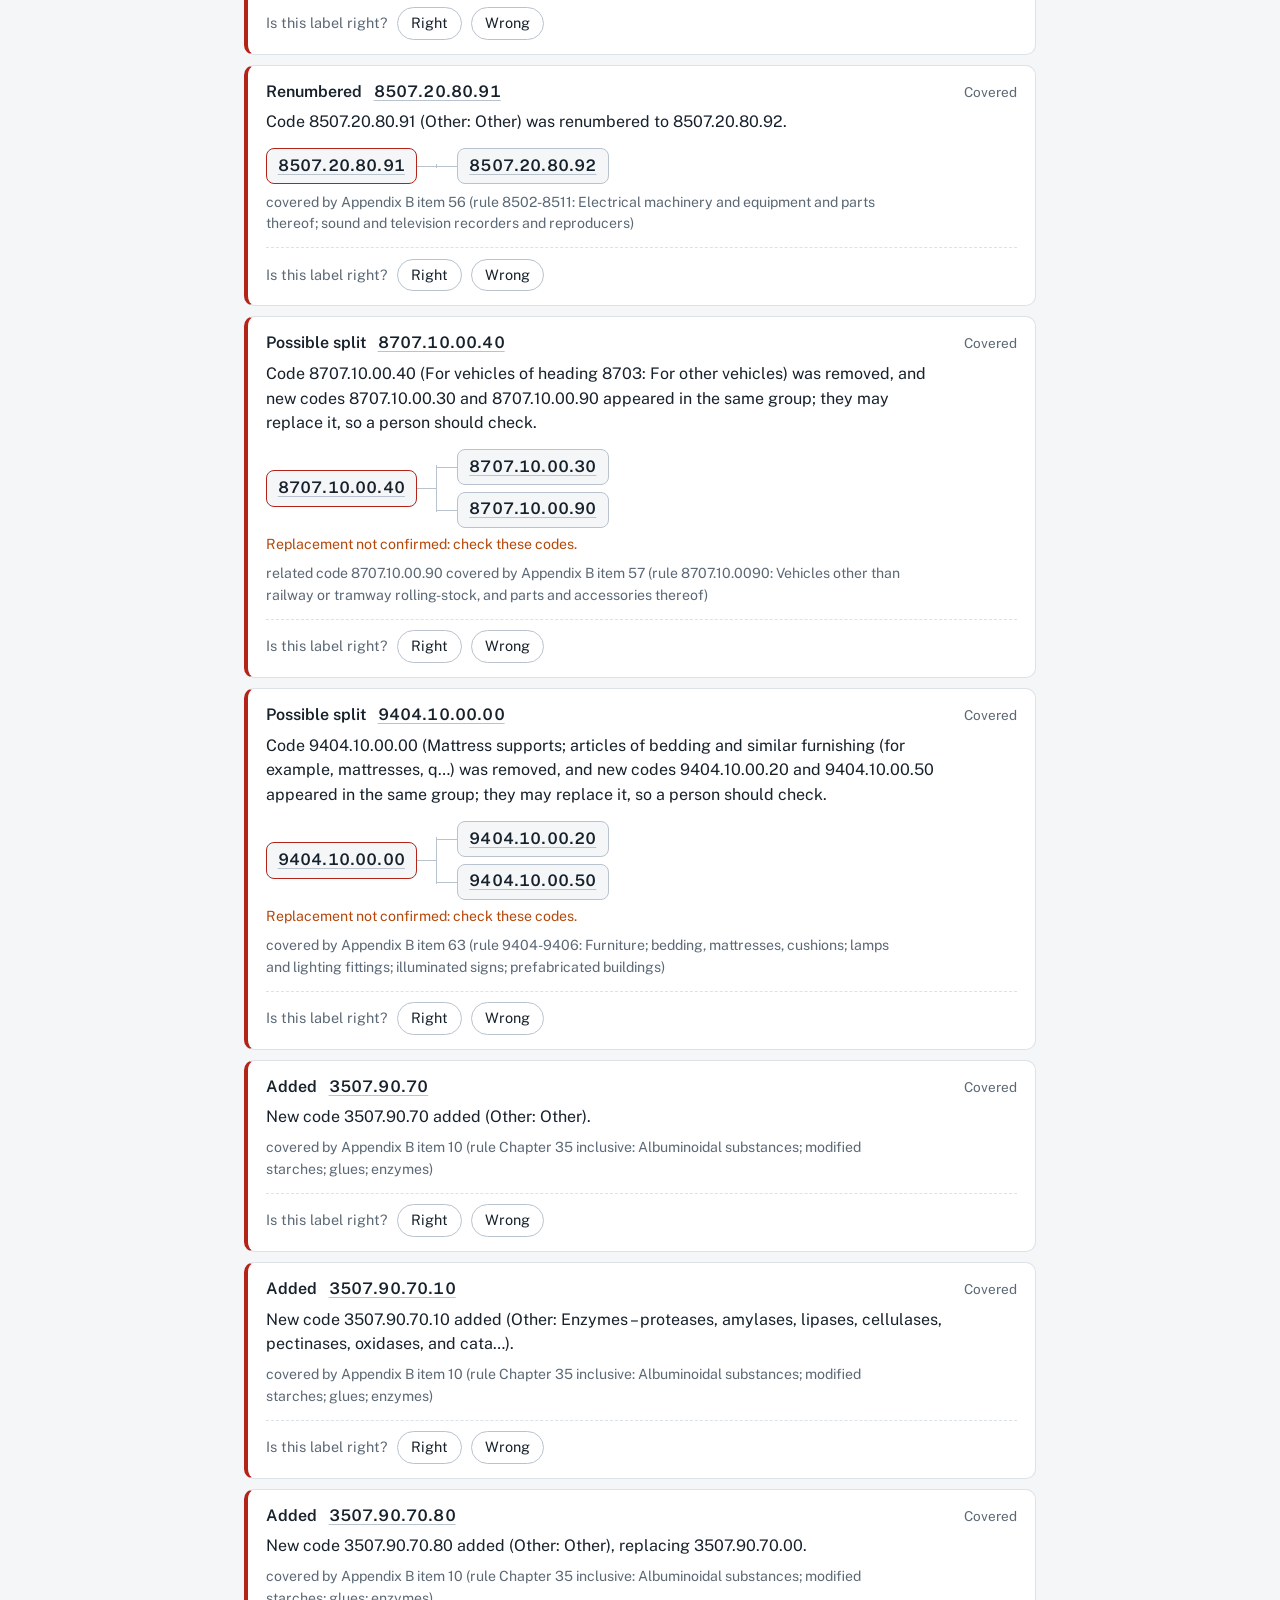
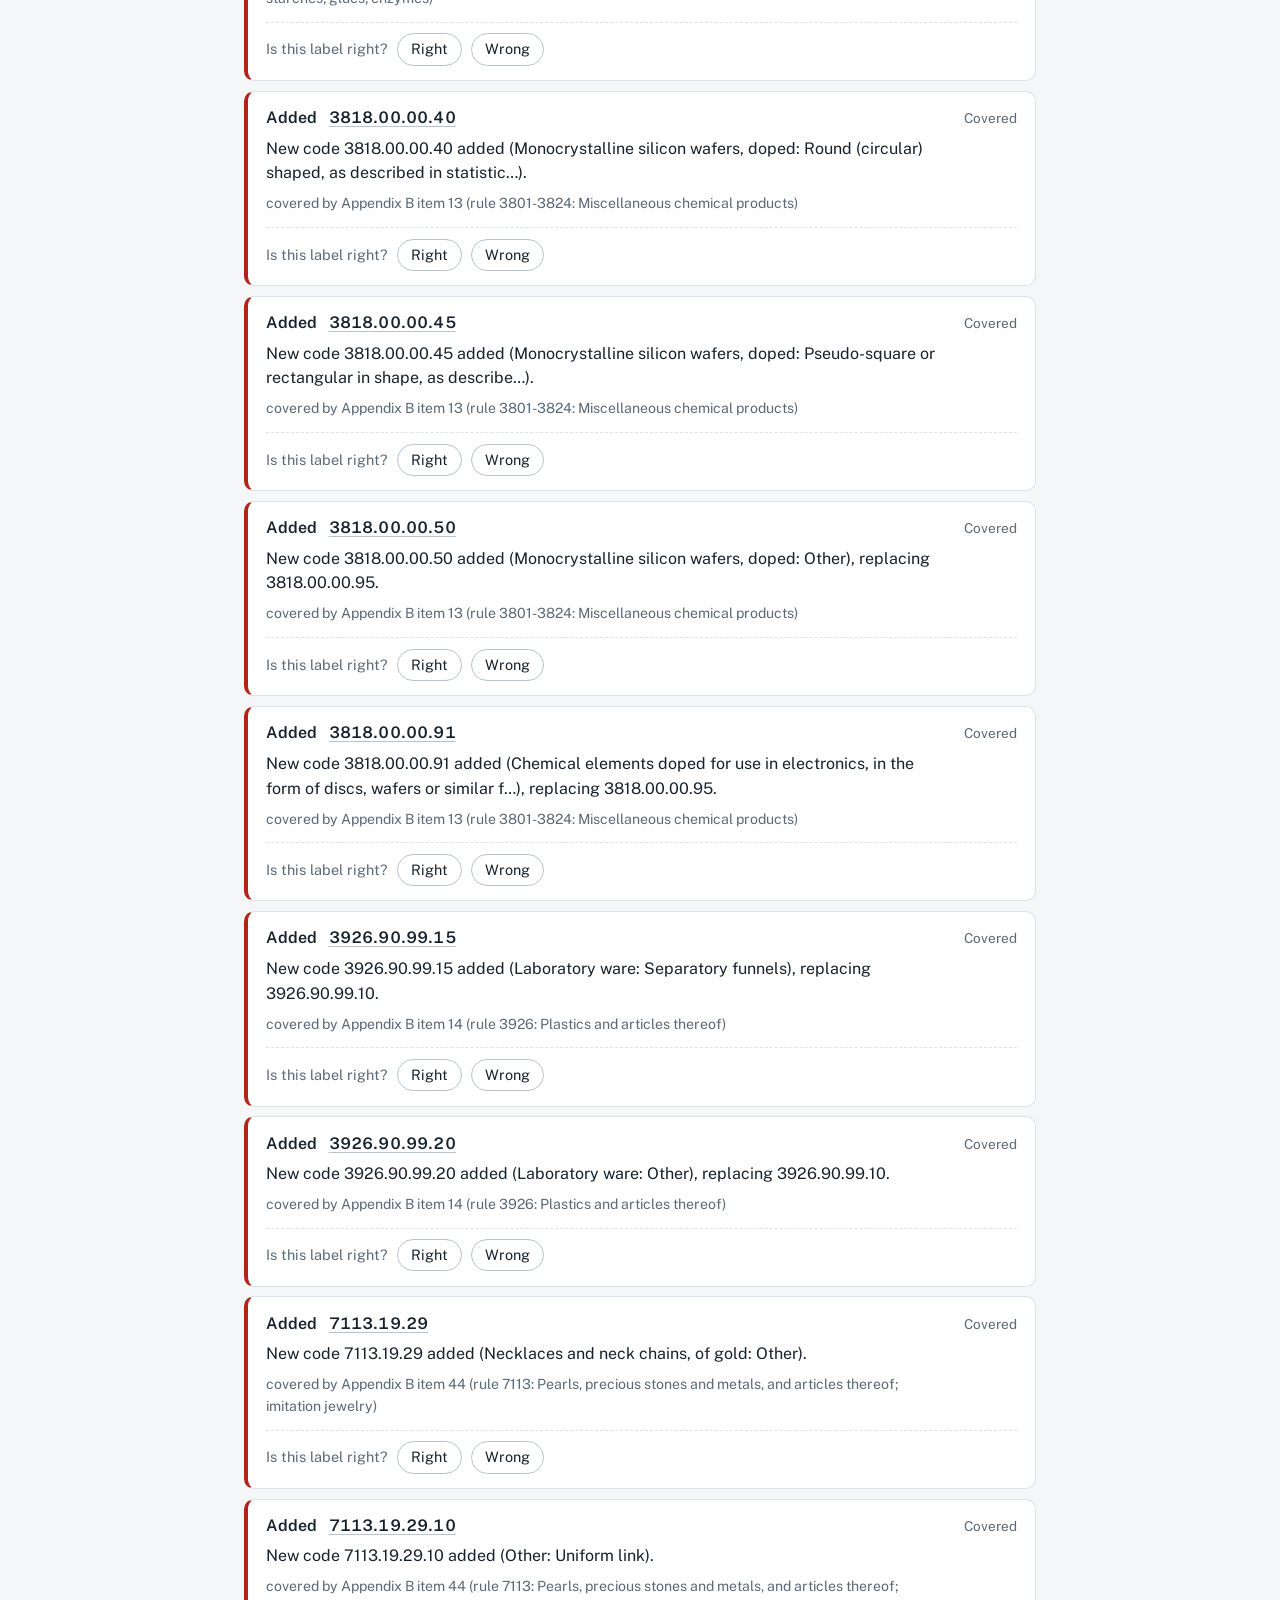
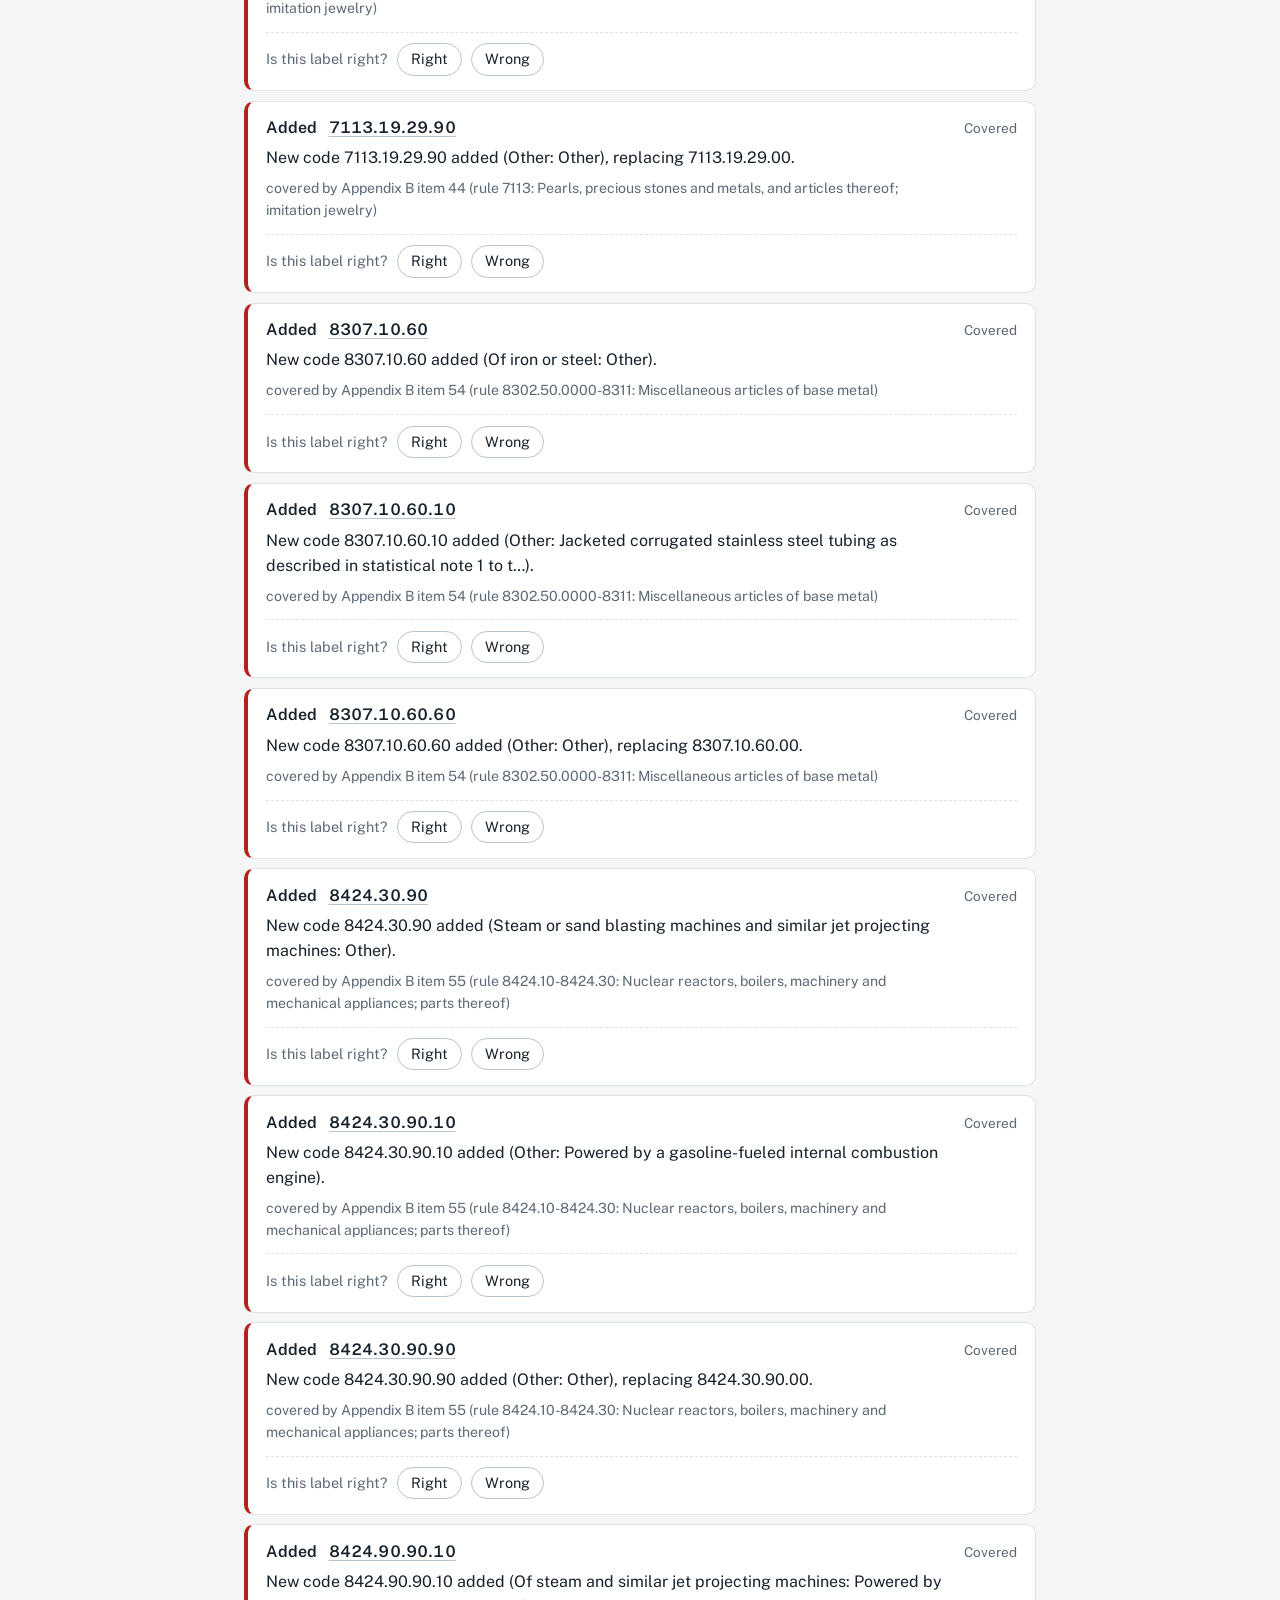
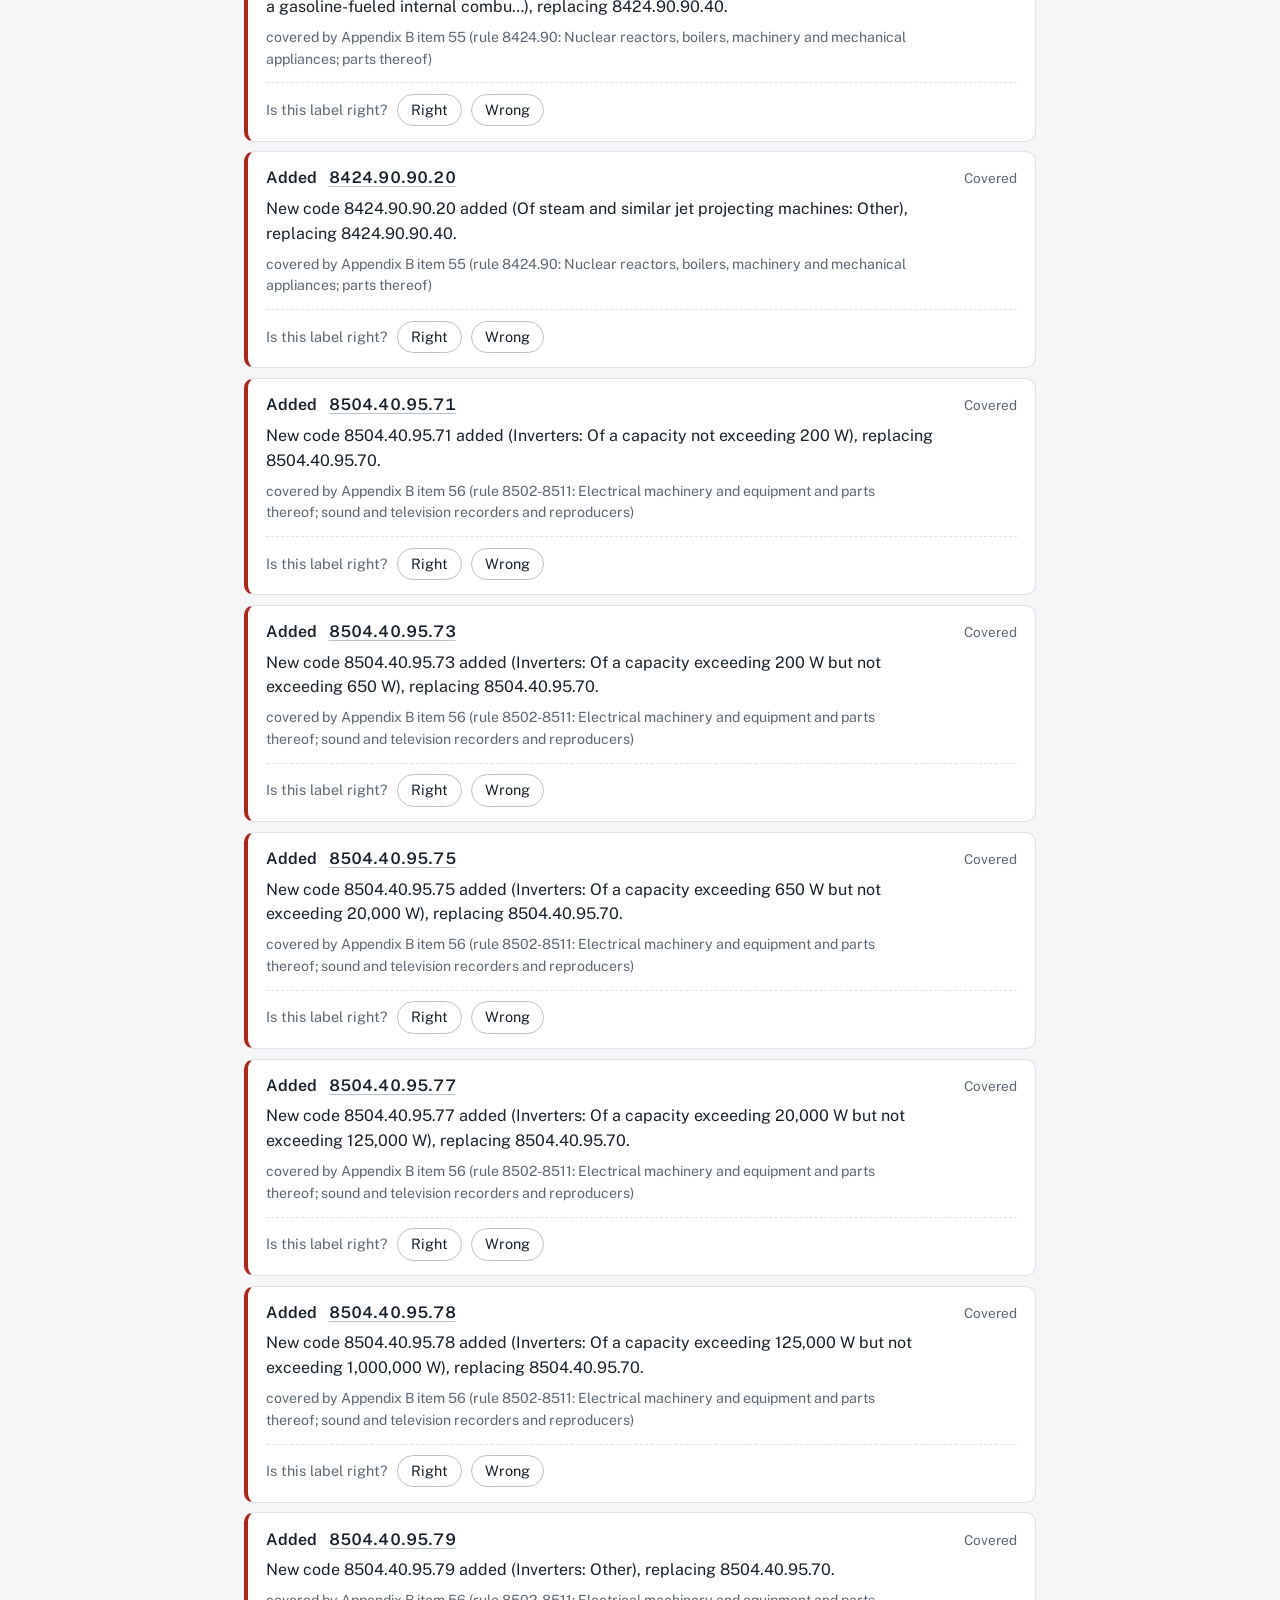
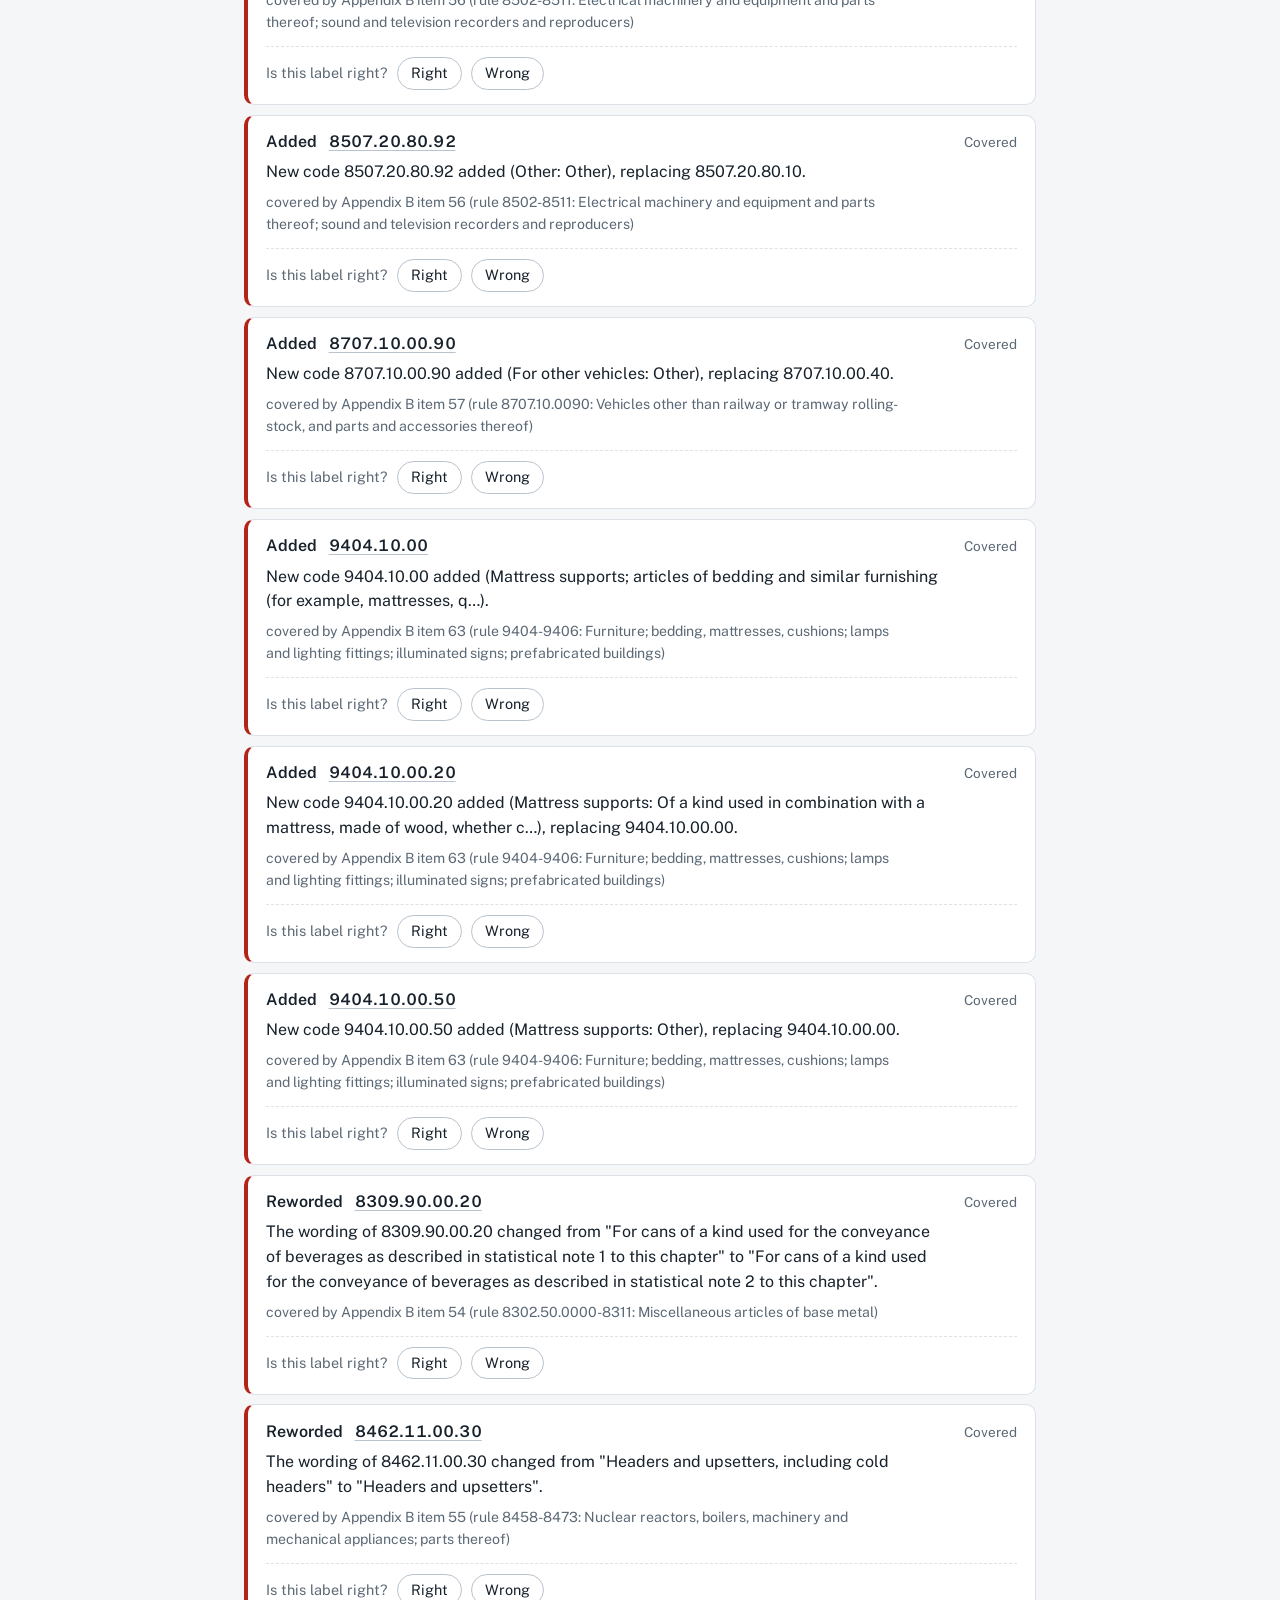
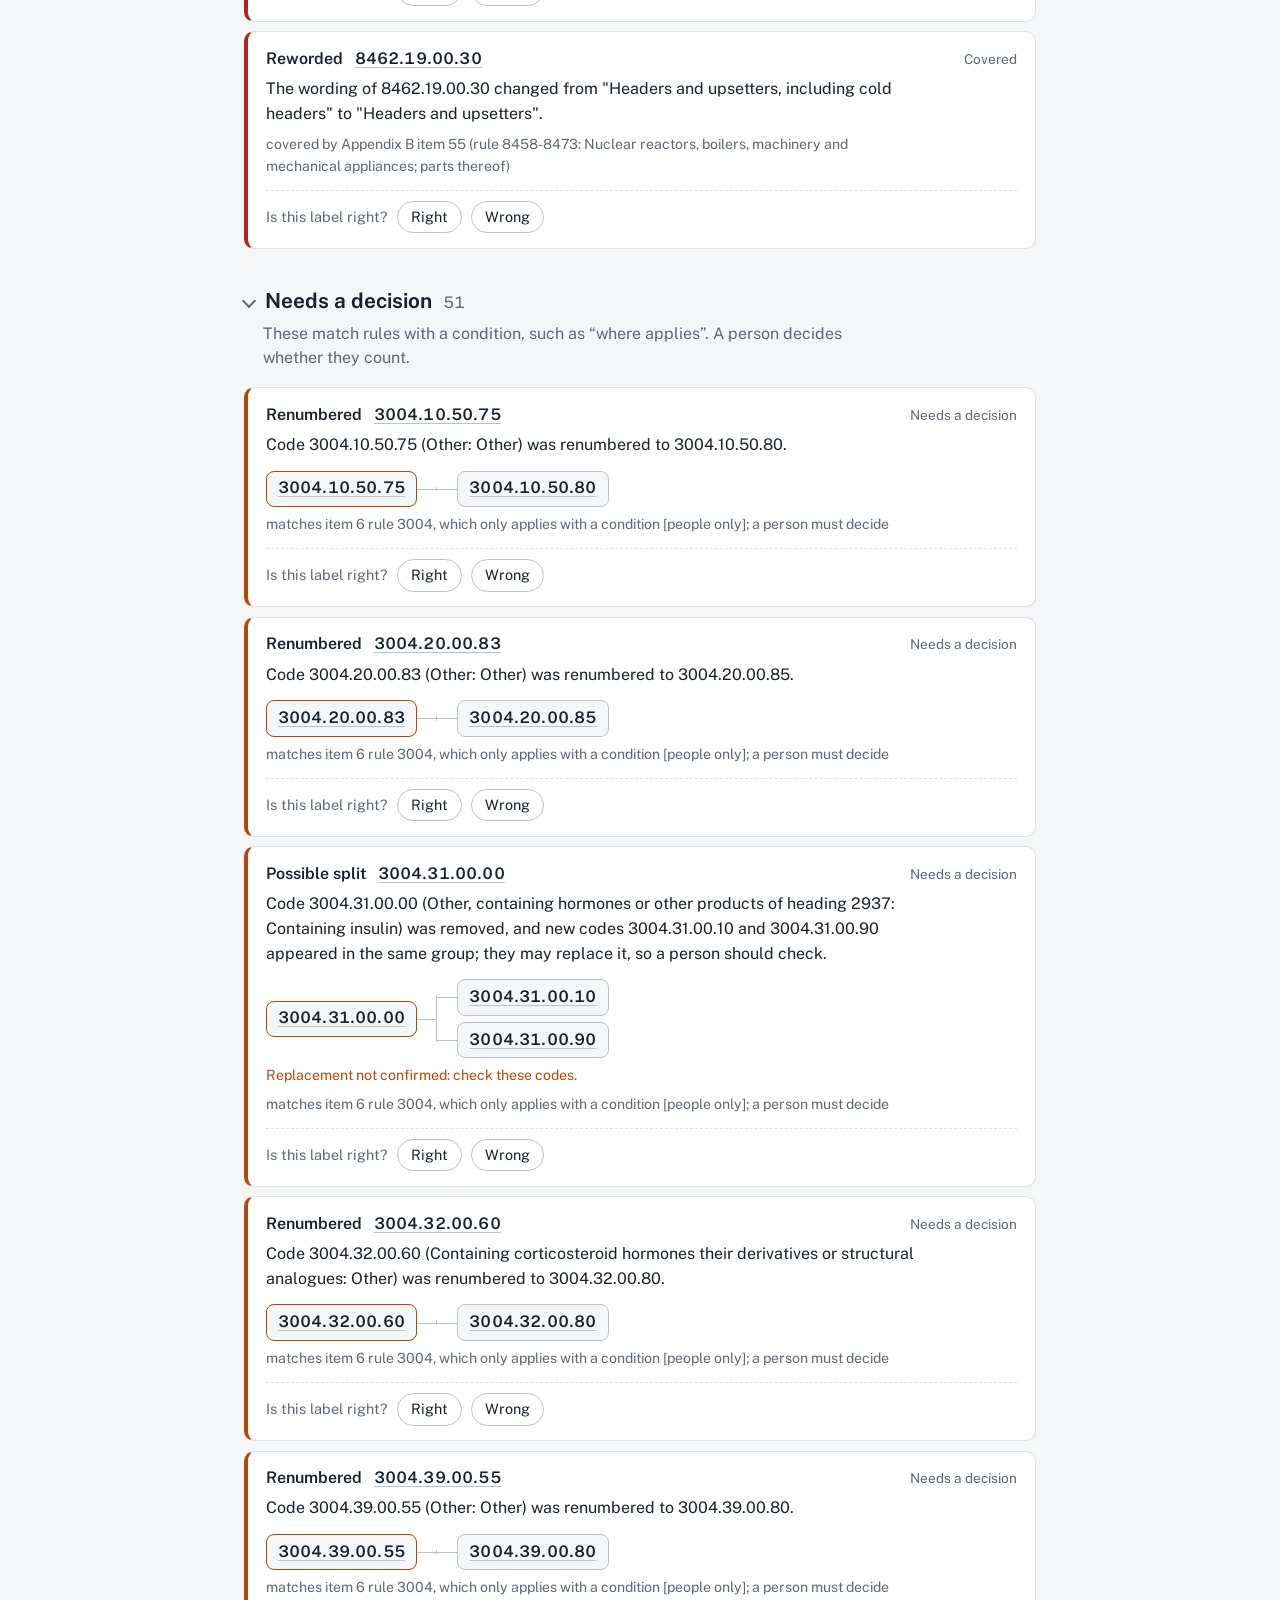
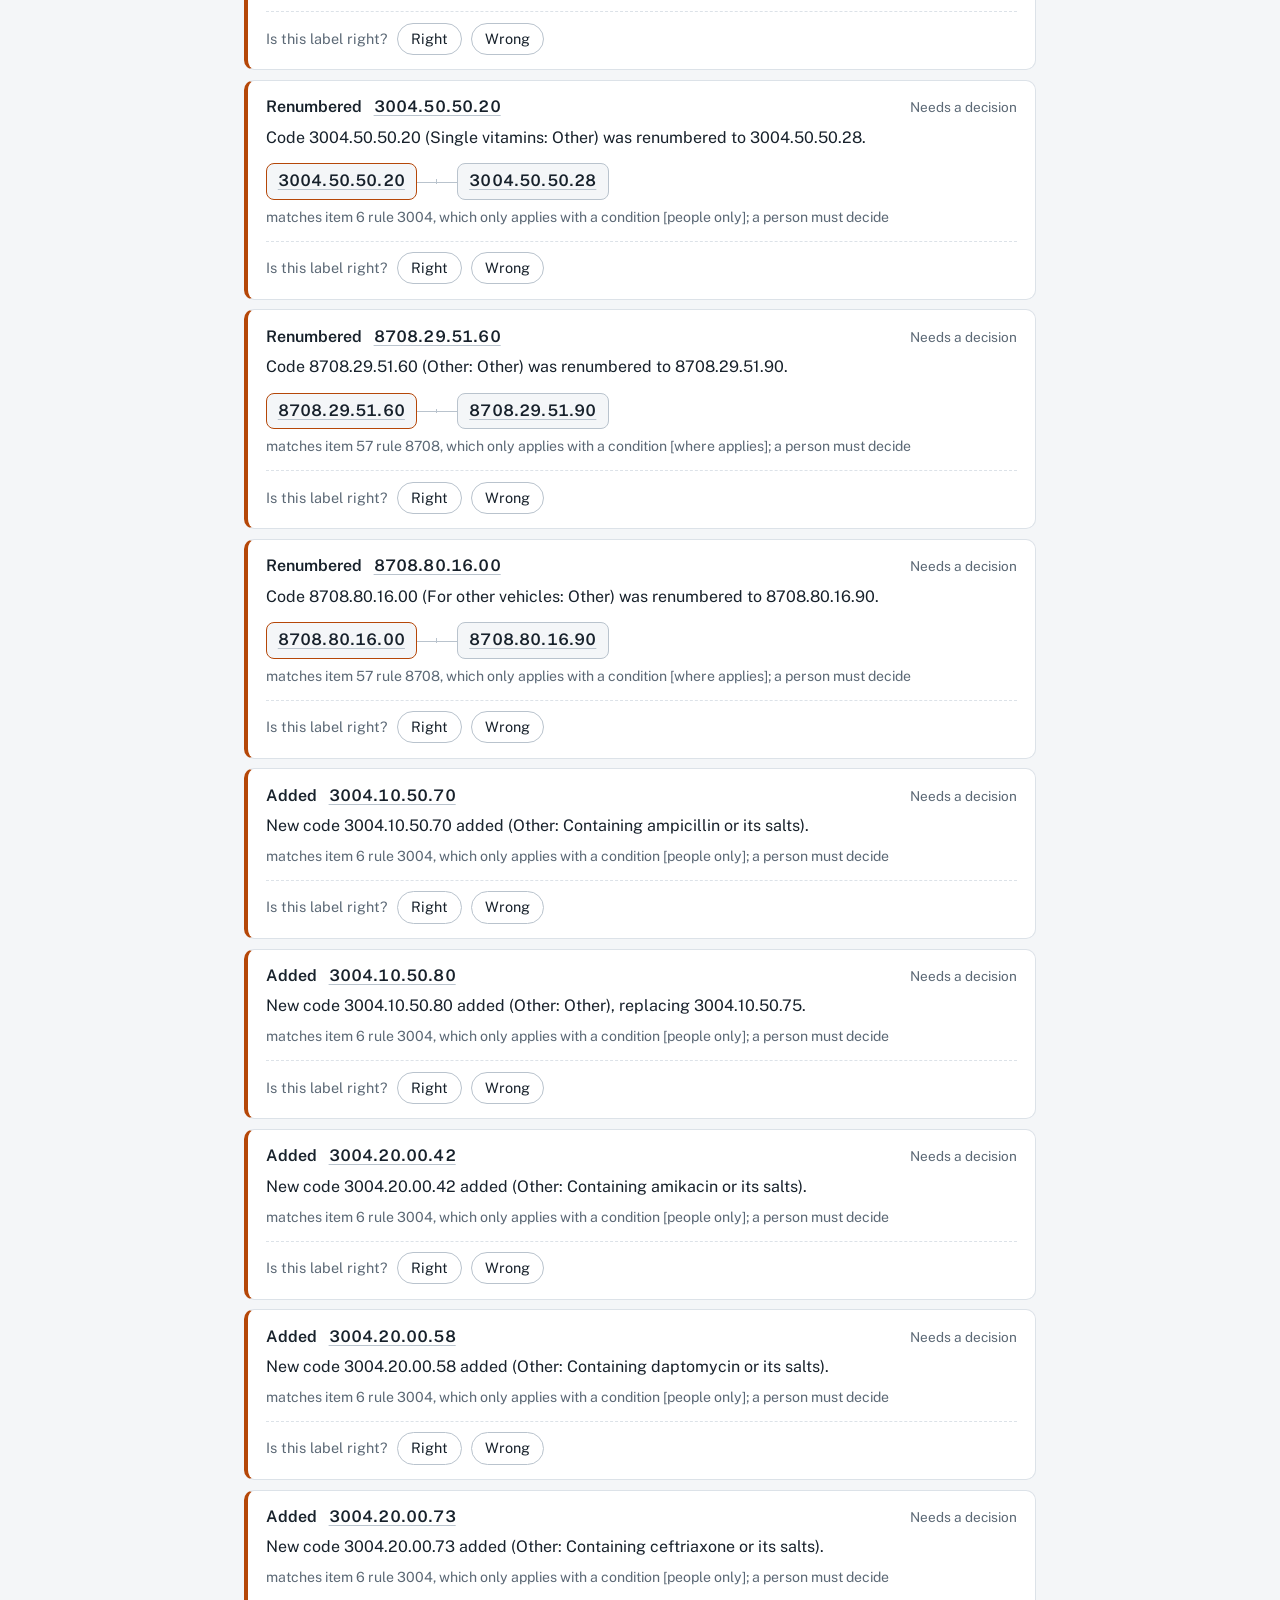
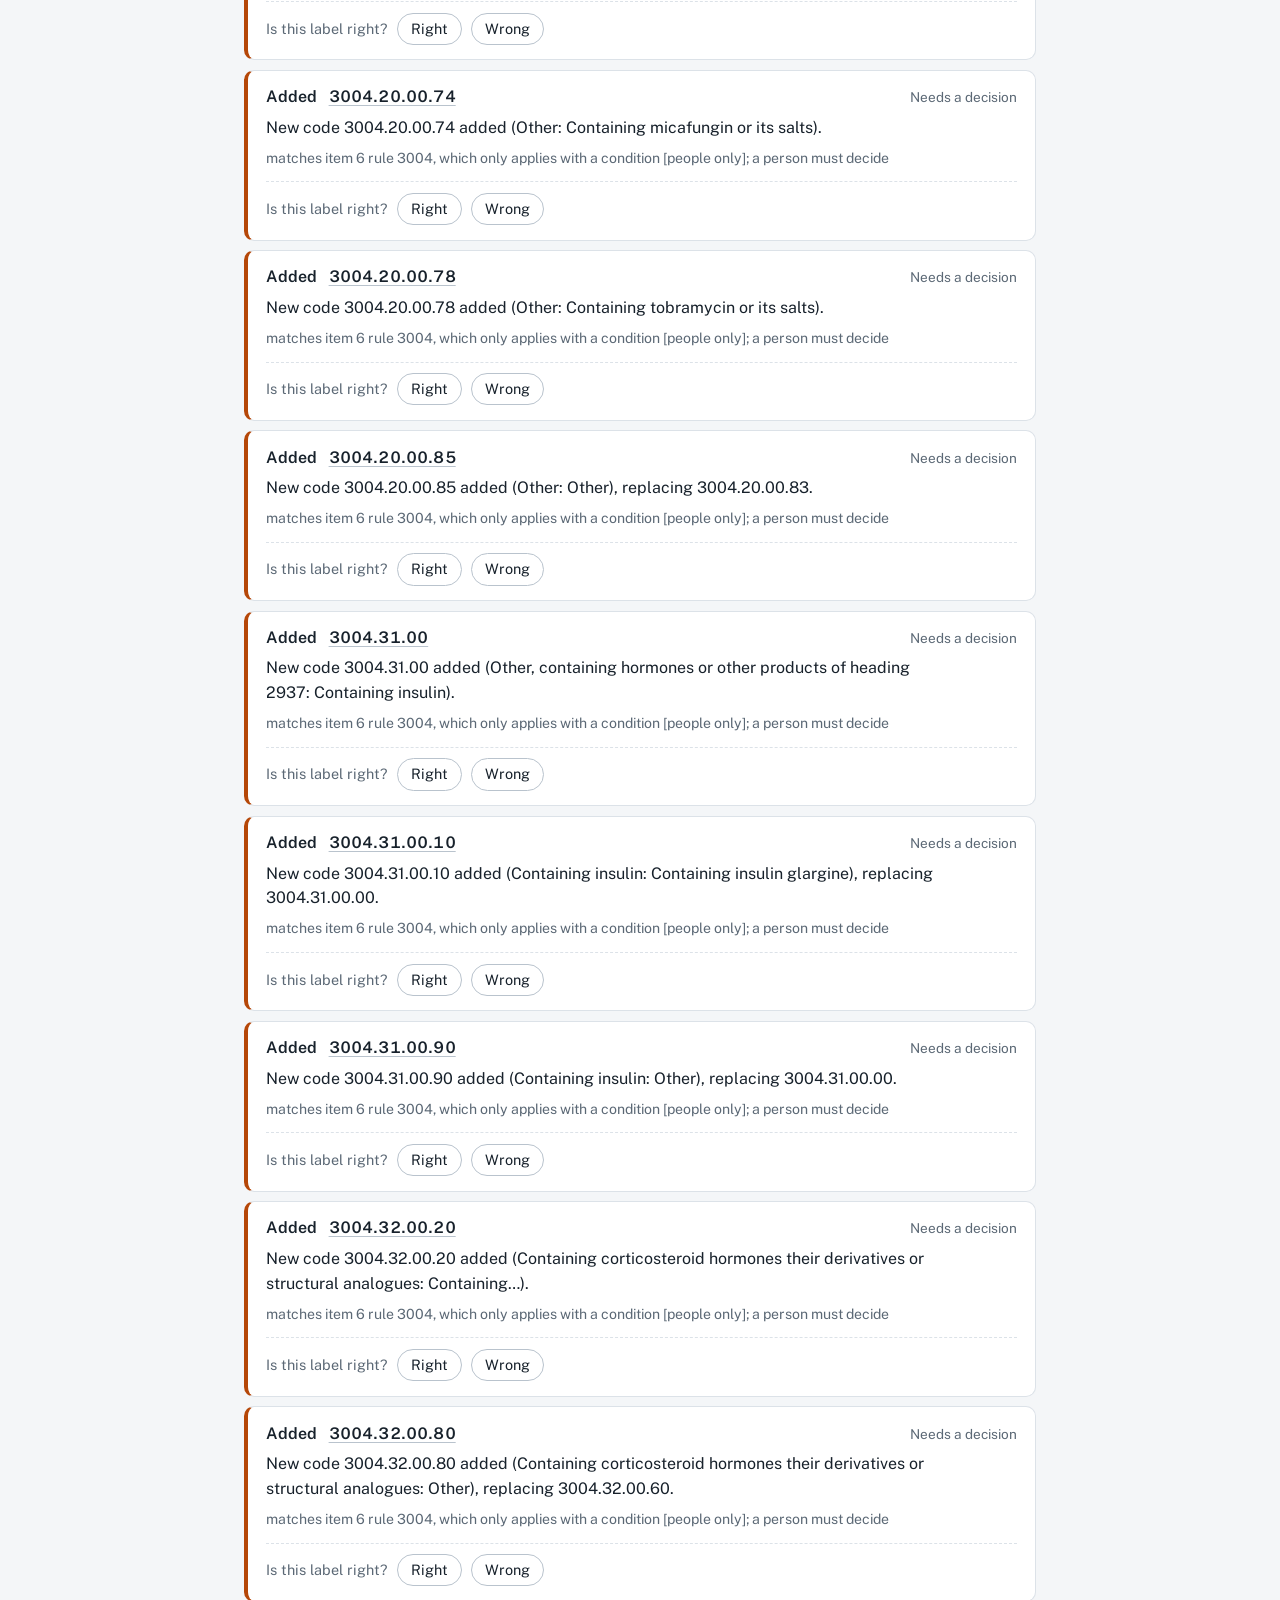
==== commit d78b094d: "Add run_pipeline.py, GitHub workflow with Run now, extension v0.2, updated README" ====
--- a/docs/latest/report.html
+++ b/docs/latest/report.html
@@ -124,7 +124,7 @@
     <div class="alert-head">
       <p class="releases">HTS 2026HTSRev11, compared with 2026HTSRev10</p>
       <h1 id="headline">45 changes affect CPSC-watched codes</h1>
-      <p class="overview">HTS 2026HTSRev11 compared with 2026HTSRev10: 333 changes, 103 of them relevant to CPSC. By relevance: Tier 1 (covered) 45, needs review 51, Tier 2 (near a rule) 7, not relevant 230. By type: added 214, renumbered 43, possible_split 31, desc_changed 30, split 12, rate_changed 3. 11 watched codes were removed, split or renumbered; CPSC targeting may need updating.</p>
+      <p class="overview">Of 333 changes in 2026HTSRev11, 45 touch CPSC-watched codes, 51 need a decision and 7 are worth checking. 11 watched codes were removed, split or renumbered, so CPSC targeting may need updating. 3 changes are Chapter 99 tariff provisions, which do not affect product coverage.</p>
     </div>
     <div class="alert-body"><div class="strip" aria-hidden="true"><span style="flex:45 1 0;background:var(--red)" title="Covered: 45"></span><span style="flex:51 1 0;background:var(--amber)" title="Needs a decision: 51"></span><span style="flex:7 1 0;background:var(--steel)" title="Near a watched rule: 7"></span><span style="flex:230 1 0;background:var(--line-strong)" title="Not relevant: 230"></span></div><ul class="legend" aria-label="Changes by relevance, 333 in total"><li><span class="swatch" style="background:var(--red)"></span>Covered <strong>45</strong></li><li><span class="swatch" style="background:var(--amber)"></span>Needs a decision <strong>51</strong></li><li><span class="swatch" style="background:var(--steel)"></span>Near a watched rule <strong>7</strong></li><li><span class="swatch" style="background:var(--line-strong)"></span>Not relevant <strong>230</strong></li></ul></div>
   </section>
@@ -6462,7 +6462,7 @@
         </span>
       </div>
     </li></ol></details>
-  <footer>Generated October 24, 2026, 20:23 UTC from USITC data and CPSC–CBP Appendix B.
+  <footer>Generated October 24, 2026, 20:49 UTC from USITC data and CPSC–CBP Appendix B.
   Prototype for CPSC Challenge X; check important changes against the official HTS.</footer>
 </main>
 <script>
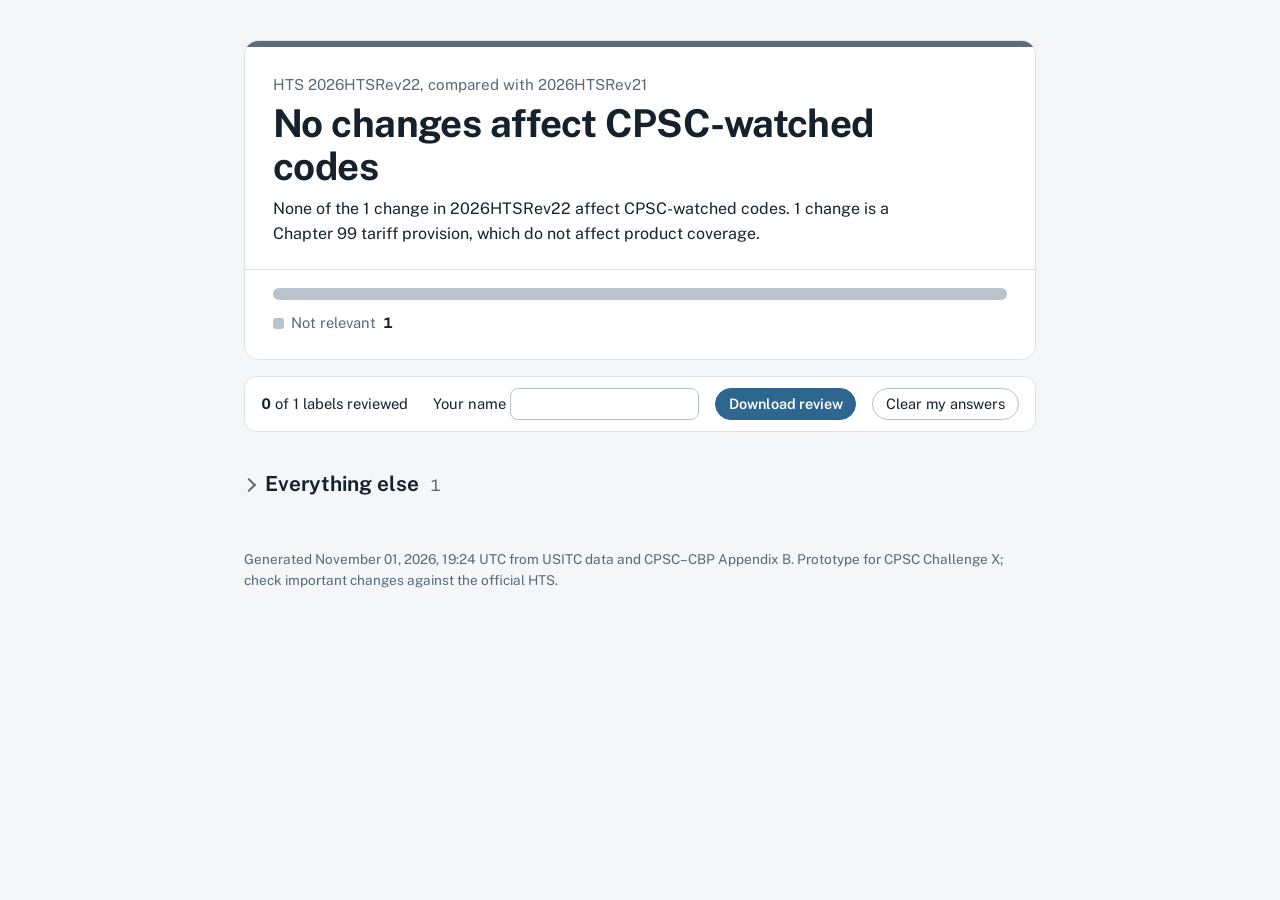
==== commit eb0f75a2: "Publish HTS alert: 2026HTSRev22 (no CPSC changes)" ====
--- a/docs/latest/report.html
+++ b/docs/latest/report.html
@@ -3,7 +3,7 @@
 <head>
 <meta charset="utf-8">
 <meta name="viewport" content="width=device-width, initial-scale=1">
-<title>HTS 2026HTSRev11: 45 changes affect CPSC-watched codes</title>
+<title>HTS 2026HTSRev22: No changes affect CPSC-watched codes</title>
 <link rel="preconnect" href="https://fonts.googleapis.com">
 <link href="https://fonts.googleapis.com/css2?family=Public+Sans:wght@400;500;600;700&display=swap" rel="stylesheet">
 <style>
@@ -12,7 +12,7 @@
   --paper: #F4F6F8; --sheet: #FFFFFF; --ink: #17212B; --muted: #5B6875;
   --line: #DCE2E8; --line-strong: #B9C3CD;
   --red: #B42318; --amber: #B54708; --steel: #2F6690; --steel-soft: #6C93B5;
-  --urgent: #B42318;
+  --urgent: #5D6B7A;
 }
 @media (prefers-color-scheme: dark) {
   :root {
@@ -20,7 +20,7 @@
     --paper: #12171D; --sheet: #1A2129; --ink: #E7ECF1; --muted: #9AA7B4;
     --line: #2C3540; --line-strong: #4A5664;
     --red: #F97066; --amber: #FDB022; --steel: #7CB3E0; --steel-soft: #A9C9E6;
-    --urgent: #F97066;
+    --urgent: #98A2B3;
   }
 }
 * { box-sizing: border-box; }
@@ -122,6335 +122,27 @@
 <main class="page">
   <section class="alert" aria-labelledby="headline">
     <div class="alert-head">
-      <p class="releases">HTS 2026HTSRev11, compared with 2026HTSRev10</p>
-      <h1 id="headline">45 changes affect CPSC-watched codes</h1>
-      <p class="overview">Of 333 changes in 2026HTSRev11, 45 touch CPSC-watched codes, 51 need a decision and 7 are worth checking. 11 watched codes were removed, split or renumbered, so CPSC targeting may need updating. 3 changes are Chapter 99 tariff provisions, which do not affect product coverage.</p>
+      <p class="releases">HTS 2026HTSRev22, compared with 2026HTSRev21</p>
+      <h1 id="headline">No changes affect CPSC-watched codes</h1>
+      <p class="overview">None of the 1 change in 2026HTSRev22 affect CPSC-watched codes. 1 change is a Chapter 99 tariff provision, which do not affect product coverage.</p>
     </div>
-    <div class="alert-body"><div class="strip" aria-hidden="true"><span style="flex:45 1 0;background:var(--red)" title="Covered: 45"></span><span style="flex:51 1 0;background:var(--amber)" title="Needs a decision: 51"></span><span style="flex:7 1 0;background:var(--steel)" title="Near a watched rule: 7"></span><span style="flex:230 1 0;background:var(--line-strong)" title="Not relevant: 230"></span></div><ul class="legend" aria-label="Changes by relevance, 333 in total"><li><span class="swatch" style="background:var(--red)"></span>Covered <strong>45</strong></li><li><span class="swatch" style="background:var(--amber)"></span>Needs a decision <strong>51</strong></li><li><span class="swatch" style="background:var(--steel)"></span>Near a watched rule <strong>7</strong></li><li><span class="swatch" style="background:var(--line-strong)"></span>Not relevant <strong>230</strong></li></ul></div>
+    <div class="alert-body"><div class="strip" aria-hidden="true"><span style="flex:1 1 0;background:var(--line-strong)" title="Not relevant: 1"></span></div><ul class="legend" aria-label="Changes by relevance, 1 in total"><li><span class="swatch" style="background:var(--line-strong)"></span>Not relevant <strong>1</strong></li></ul></div>
   </section>
   <section class="reviewbar" aria-label="Your review">
-    <p class="progress"><strong id="done-count">0</strong> of 333 labels reviewed</p>
+    <p class="progress"><strong id="done-count">0</strong> of 1 labels reviewed</p>
     <label>Your name <input id="reviewer" type="text" autocomplete="name"></label>
     <button type="button" class="bar-btn primary" id="export">Download review</button>
     <button type="button" class="bar-btn" id="clear">Clear my answers</button>
   </section>
-  <details class="section" open><summary><h2>Act on these</h2><span class="count">45</span></summary><p class="intro">These changes touch codes CPSC already watches.</p><ol class="changes">
-    <li class="change" style="--tier:var(--red)" data-code="3507.90.70.00"
-        data-type="renumbered" data-field=""
-        data-tier="1">
-      <div class="change-head">
-        <span class="kind">Renumbered</span><a class="code" href="https://hts.usitc.gov/search?query=3507.90.70.00" target="_blank" rel="noopener">3507.90.70.00</a>
-        <span class="tier-name">Covered · confirmed by a reviewer</span>
-      </div>
-      <p class="summary">Code 3507.90.70.00 (Other: Other) was renumbered to 3507.90.70.80.</p><div class="lineage" role="img" aria-label="3507.90.70.00 replaced by 3507.90.70.80"><div class="from"><a class="code" href="https://hts.usitc.gov/search?query=3507.90.70.00" target="_blank" rel="noopener">3507.90.70.00</a></div><div class="branch" aria-hidden="true"></div><ul class="to"><li><a class="code" href="https://hts.usitc.gov/search?query=3507.90.70.80" target="_blank" rel="noopener">3507.90.70.80</a></li></ul></div>
-      <p class="reason">covered by Appendix B item 10 (rule Chapter 35 inclusive: Albuminoidal substances; modified starches; glues; enzymes)</p>
-      <div class="review">
-        <span class="review-q">Is this label right?</span>
-        <button type="button" class="vote" data-v="correct" aria-pressed="false">Right</button>
-        <button type="button" class="vote" data-v="wrong" aria-pressed="false">Wrong</button>
-        <span class="fix" hidden>
-          <label>Should be <select class="should-be"><option value="">Choose a label</option><option value="1">Covered</option><option value="needs_review">Needs a decision</option><option value="2">Near a watched rule</option><option value="3">Similar wording</option><option value="not_relevant">Not relevant</option></select></label>
-          <input class="note" type="text" placeholder="Note (optional)" aria-label="Note">
-        </span>
-      </div>
-    </li>
-    <li class="change" style="--tier:var(--red)" data-code="3926.90.99.10"
-        data-type="possible_split" data-field=""
-        data-tier="1">
-      <div class="change-head">
-        <span class="kind">Possible split</span><a class="code" href="https://hts.usitc.gov/search?query=3926.90.99.10" target="_blank" rel="noopener">3926.90.99.10</a>
-        <span class="tier-name">Covered · confirmed by a reviewer</span>
-      </div>
-      <p class="summary">Code 3926.90.99.10 (Other: Laboratory ware) was removed, and new codes 3926.90.99.15 and 3926.90.99.20 appeared in the same group; they may replace it, so a person should check.</p><div class="lineage" role="img" aria-label="3926.90.99.10 replaced by 3926.90.99.15, 3926.90.99.20"><div class="from"><a class="code" href="https://hts.usitc.gov/search?query=3926.90.99.10" target="_blank" rel="noopener">3926.90.99.10</a></div><div class="branch" aria-hidden="true"></div><ul class="to"><li><a class="code" href="https://hts.usitc.gov/search?query=3926.90.99.15" target="_blank" rel="noopener">3926.90.99.15</a></li><li><a class="code" href="https://hts.usitc.gov/search?query=3926.90.99.20" target="_blank" rel="noopener">3926.90.99.20</a></li></ul></div><p class="lineage-note">Replacement not confirmed: check these codes.</p>
-      <p class="reason">covered by Appendix B item 14 (rule 3926: Plastics and articles thereof)</p>
-      <div class="review">
-        <span class="review-q">Is this label right?</span>
-        <button type="button" class="vote" data-v="correct" aria-pressed="false">Right</button>
-        <button type="button" class="vote" data-v="wrong" aria-pressed="false">Wrong</button>
-        <span class="fix" hidden>
-          <label>Should be <select class="should-be"><option value="">Choose a label</option><option value="1">Covered</option><option value="needs_review">Needs a decision</option><option value="2">Near a watched rule</option><option value="3">Similar wording</option><option value="not_relevant">Not relevant</option></select></label>
-          <input class="note" type="text" placeholder="Note (optional)" aria-label="Note">
-        </span>
-      </div>
-    </li>
-    <li class="change" style="--tier:var(--red)" data-code="7113.19.29.00"
-        data-type="renumbered" data-field=""
-        data-tier="1">
-      <div class="change-head">
-        <span class="kind">Renumbered</span><a class="code" href="https://hts.usitc.gov/search?query=7113.19.29.00" target="_blank" rel="noopener">7113.19.29.00</a>
-        <span class="tier-name">Covered</span>
-      </div>
-      <p class="summary">Code 7113.19.29.00 (Necklaces and neck chains, of gold: Other) was renumbered to 7113.19.29.90.</p><div class="lineage" role="img" aria-label="7113.19.29.00 replaced by 7113.19.29.90"><div class="from"><a class="code" href="https://hts.usitc.gov/search?query=7113.19.29.00" target="_blank" rel="noopener">7113.19.29.00</a></div><div class="branch" aria-hidden="true"></div><ul class="to"><li><a class="code" href="https://hts.usitc.gov/search?query=7113.19.29.90" target="_blank" rel="noopener">7113.19.29.90</a></li></ul></div>
-      <p class="reason">covered by Appendix B item 44 (rule 7113: Pearls, precious stones and metals, and articles thereof; imitation jewelry)</p>
-      <div class="review">
-        <span class="review-q">Is this label right?</span>
-        <button type="button" class="vote" data-v="correct" aria-pressed="false">Right</button>
-        <button type="button" class="vote" data-v="wrong" aria-pressed="false">Wrong</button>
-        <span class="fix" hidden>
-          <label>Should be <select class="should-be"><option value="">Choose a label</option><option value="1">Covered</option><option value="needs_review">Needs a decision</option><option value="2">Near a watched rule</option><option value="3">Similar wording</option><option value="not_relevant">Not relevant</option></select></label>
-          <input class="note" type="text" placeholder="Note (optional)" aria-label="Note">
-        </span>
-      </div>
-    </li>
-    <li class="change" style="--tier:var(--red)" data-code="8307.10.60.00"
-        data-type="renumbered" data-field=""
-        data-tier="1">
-      <div class="change-head">
-        <span class="kind">Renumbered</span><a class="code" href="https://hts.usitc.gov/search?query=8307.10.60.00" target="_blank" rel="noopener">8307.10.60.00</a>
-        <span class="tier-name">Covered</span>
-      </div>
-      <p class="summary">Code 8307.10.60.00 (Of iron or steel: Other) was renumbered to 8307.10.60.60.</p><div class="lineage" role="img" aria-label="8307.10.60.00 replaced by 8307.10.60.60"><div class="from"><a class="code" href="https://hts.usitc.gov/search?query=8307.10.60.00" target="_blank" rel="noopener">8307.10.60.00</a></div><div class="branch" aria-hidden="true"></div><ul class="to"><li><a class="code" href="https://hts.usitc.gov/search?query=8307.10.60.60" target="_blank" rel="noopener">8307.10.60.60</a></li></ul></div>
-      <p class="reason">covered by Appendix B item 54 (rule 8302.50.0000-8311: Miscellaneous articles of base metal)</p>
-      <div class="review">
-        <span class="review-q">Is this label right?</span>
-        <button type="button" class="vote" data-v="correct" aria-pressed="false">Right</button>
-        <button type="button" class="vote" data-v="wrong" aria-pressed="false">Wrong</button>
-        <span class="fix" hidden>
-          <label>Should be <select class="should-be"><option value="">Choose a label</option><option value="1">Covered</option><option value="needs_review">Needs a decision</option><option value="2">Near a watched rule</option><option value="3">Similar wording</option><option value="not_relevant">Not relevant</option></select></label>
-          <input class="note" type="text" placeholder="Note (optional)" aria-label="Note">
-        </span>
-      </div>
-    </li>
-    <li class="change" style="--tier:var(--red)" data-code="8424.30.90.00"
-        data-type="renumbered" data-field=""
-        data-tier="1">
-      <div class="change-head">
-        <span class="kind">Renumbered</span><a class="code" href="https://hts.usitc.gov/search?query=8424.30.90.00" target="_blank" rel="noopener">8424.30.90.00</a>
-        <span class="tier-name">Covered</span>
-      </div>
-      <p class="summary">Code 8424.30.90.00 (Steam or sand blasting machines and similar jet projecting machines: Other) was renumbered to 8424.30.90.90.</p><div class="lineage" role="img" aria-label="8424.30.90.00 replaced by 8424.30.90.90"><div class="from"><a class="code" href="https://hts.usitc.gov/search?query=8424.30.90.00" target="_blank" rel="noopener">8424.30.90.00</a></div><div class="branch" aria-hidden="true"></div><ul class="to"><li><a class="code" href="https://hts.usitc.gov/search?query=8424.30.90.90" target="_blank" rel="noopener">8424.30.90.90</a></li></ul></div>
-      <p class="reason">covered by Appendix B item 55 (rule 8424.10-8424.30: Nuclear reactors, boilers, machinery and mechanical appliances; parts thereof)</p>
-      <div class="review">
-        <span class="review-q">Is this label right?</span>
-        <button type="button" class="vote" data-v="correct" aria-pressed="false">Right</button>
-        <button type="button" class="vote" data-v="wrong" aria-pressed="false">Wrong</button>
-        <span class="fix" hidden>
-          <label>Should be <select class="should-be"><option value="">Choose a label</option><option value="1">Covered</option><option value="needs_review">Needs a decision</option><option value="2">Near a watched rule</option><option value="3">Similar wording</option><option value="not_relevant">Not relevant</option></select></label>
-          <input class="note" type="text" placeholder="Note (optional)" aria-label="Note">
-        </span>
-      </div>
-    </li>
-    <li class="change" style="--tier:var(--red)" data-code="8424.90.90.40"
-        data-type="possible_split" data-field=""
-        data-tier="1">
-      <div class="change-head">
-        <span class="kind">Possible split</span><a class="code" href="https://hts.usitc.gov/search?query=8424.90.90.40" target="_blank" rel="noopener">8424.90.90.40</a>
-        <span class="tier-name">Covered</span>
-      </div>
-      <p class="summary">Code 8424.90.90.40 (Other: Of steam and similar jet projecting machines) was removed, and new codes 8424.90.90.10 and 8424.90.90.20 appeared in the same group; they may replace it, so a person should check.</p><div class="lineage" role="img" aria-label="8424.90.90.40 replaced by 8424.90.90.10, 8424.90.90.20"><div class="from"><a class="code" href="https://hts.usitc.gov/search?query=8424.90.90.40" target="_blank" rel="noopener">8424.90.90.40</a></div><div class="branch" aria-hidden="true"></div><ul class="to"><li><a class="code" href="https://hts.usitc.gov/search?query=8424.90.90.10" target="_blank" rel="noopener">8424.90.90.10</a></li><li><a class="code" href="https://hts.usitc.gov/search?query=8424.90.90.20" target="_blank" rel="noopener">8424.90.90.20</a></li></ul></div><p class="lineage-note">Replacement not confirmed: check these codes.</p>
-      <p class="reason">covered by Appendix B item 55 (rule 8424.90: Nuclear reactors, boilers, machinery and mechanical appliances; parts thereof)</p>
-      <div class="review">
-        <span class="review-q">Is this label right?</span>
-        <button type="button" class="vote" data-v="correct" aria-pressed="false">Right</button>
-        <button type="button" class="vote" data-v="wrong" aria-pressed="false">Wrong</button>
-        <span class="fix" hidden>
-          <label>Should be <select class="should-be"><option value="">Choose a label</option><option value="1">Covered</option><option value="needs_review">Needs a decision</option><option value="2">Near a watched rule</option><option value="3">Similar wording</option><option value="not_relevant">Not relevant</option></select></label>
-          <input class="note" type="text" placeholder="Note (optional)" aria-label="Note">
-        </span>
-      </div>
-    </li>
-    <li class="change" style="--tier:var(--red)" data-code="8504.40.95.70"
-        data-type="possible_split" data-field=""
-        data-tier="1">
-      <div class="change-head">
-        <span class="kind">Possible split</span><a class="code" href="https://hts.usitc.gov/search?query=8504.40.95.70" target="_blank" rel="noopener">8504.40.95.70</a>
-        <span class="tier-name">Covered</span>
-      </div>
-      <p class="summary">Code 8504.40.95.70 (Other: Inverters) was removed, and new codes 8504.40.95.71, 8504.40.95.73, 8504.40.95.75, 8504.40.95.77, 8504.40.95.78 and 8504.40.95.79 appeared in the same group; they may replace it, so a person should check.</p><div class="lineage" role="img" aria-label="8504.40.95.70 replaced by 8504.40.95.71, 8504.40.95.73, 8504.40.95.75, 8504.40.95.77, 8504.40.95.78, 8504.40.95.79"><div class="from"><a class="code" href="https://hts.usitc.gov/search?query=8504.40.95.70" target="_blank" rel="noopener">8504.40.95.70</a></div><div class="branch" aria-hidden="true"></div><ul class="to"><li><a class="code" href="https://hts.usitc.gov/search?query=8504.40.95.71" target="_blank" rel="noopener">8504.40.95.71</a></li><li><a class="code" href="https://hts.usitc.gov/search?query=8504.40.95.73" target="_blank" rel="noopener">8504.40.95.73</a></li><li><a class="code" href="https://hts.usitc.gov/search?query=8504.40.95.75" target="_blank" rel="noopener">8504.40.95.75</a></li><li><a class="code" href="https://hts.usitc.gov/search?query=8504.40.95.77" target="_blank" rel="noopener">8504.40.95.77</a></li><li><a class="code" href="https://hts.usitc.gov/search?query=8504.40.95.78" target="_blank" rel="noopener">8504.40.95.78</a></li><li><a class="code" href="https://hts.usitc.gov/search?query=8504.40.95.79" target="_blank" rel="noopener">8504.40.95.79</a></li></ul></div><p class="lineage-note">Replacement not confirmed: check these codes.</p>
-      <p class="reason">covered by Appendix B item 56 (rule 8502-8511: Electrical machinery and equipment and parts thereof; sound and television recorders and reproducers)</p>
-      <div class="review">
-        <span class="review-q">Is this label right?</span>
-        <button type="button" class="vote" data-v="correct" aria-pressed="false">Right</button>
-        <button type="button" class="vote" data-v="wrong" aria-pressed="false">Wrong</button>
-        <span class="fix" hidden>
-          <label>Should be <select class="should-be"><option value="">Choose a label</option><option value="1">Covered</option><option value="needs_review">Needs a decision</option><option value="2">Near a watched rule</option><option value="3">Similar wording</option><option value="not_relevant">Not relevant</option></select></label>
-          <input class="note" type="text" placeholder="Note (optional)" aria-label="Note">
-        </span>
-      </div>
-    </li>
-    <li class="change" style="--tier:var(--red)" data-code="8507.20.80.10"
-        data-type="possible_split" data-field=""
-        data-tier="1">
-      <div class="change-head">
-        <span class="kind">Possible split</span><a class="code" href="https://hts.usitc.gov/search?query=8507.20.80.10" target="_blank" rel="noopener">8507.20.80.10</a>
-        <span class="tier-name">Covered</span>
-      </div>
-      <p class="summary">Code 8507.20.80.10 (Other: Of a kind described in subheading 9903.45.25) was removed, and new codes 8507.20.80.92 appeared in the same group; they may replace it, so a person should check.</p><div class="lineage" role="img" aria-label="8507.20.80.10 replaced by 8507.20.80.92"><div class="from"><a class="code" href="https://hts.usitc.gov/search?query=8507.20.80.10" target="_blank" rel="noopener">8507.20.80.10</a></div><div class="branch" aria-hidden="true"></div><ul class="to"><li><a class="code" href="https://hts.usitc.gov/search?query=8507.20.80.92" target="_blank" rel="noopener">8507.20.80.92</a></li></ul></div><p class="lineage-note">Replacement not confirmed: check these codes.</p>
-      <p class="reason">covered by Appendix B item 56 (rule 8502-8511: Electrical machinery and equipment and parts thereof; sound and television recorders and reproducers)</p>
-      <div class="review">
-        <span class="review-q">Is this label right?</span>
-        <button type="button" class="vote" data-v="correct" aria-pressed="false">Right</button>
-        <button type="button" class="vote" data-v="wrong" aria-pressed="false">Wrong</button>
-        <span class="fix" hidden>
-          <label>Should be <select class="should-be"><option value="">Choose a label</option><option value="1">Covered</option><option value="needs_review">Needs a decision</option><option value="2">Near a watched rule</option><option value="3">Similar wording</option><option value="not_relevant">Not relevant</option></select></label>
-          <input class="note" type="text" placeholder="Note (optional)" aria-label="Note">
-        </span>
-      </div>
-    </li>
-    <li class="change" style="--tier:var(--red)" data-code="8507.20.80.91"
-        data-type="renumbered" data-field=""
-        data-tier="1">
-      <div class="change-head">
-        <span class="kind">Renumbered</span><a class="code" href="https://hts.usitc.gov/search?query=8507.20.80.91" target="_blank" rel="noopener">8507.20.80.91</a>
-        <span class="tier-name">Covered</span>
-      </div>
-      <p class="summary">Code 8507.20.80.91 (Other: Other) was renumbered to 8507.20.80.92.</p><div class="lineage" role="img" aria-label="8507.20.80.91 replaced by 8507.20.80.92"><div class="from"><a class="code" href="https://hts.usitc.gov/search?query=8507.20.80.91" target="_blank" rel="noopener">8507.20.80.91</a></div><div class="branch" aria-hidden="true"></div><ul class="to"><li><a class="code" href="https://hts.usitc.gov/search?query=8507.20.80.92" target="_blank" rel="noopener">8507.20.80.92</a></li></ul></div>
-      <p class="reason">covered by Appendix B item 56 (rule 8502-8511: Electrical machinery and equipment and parts thereof; sound and television recorders and reproducers)</p>
-      <div class="review">
-        <span class="review-q">Is this label right?</span>
-        <button type="button" class="vote" data-v="correct" aria-pressed="false">Right</button>
-        <button type="button" class="vote" data-v="wrong" aria-pressed="false">Wrong</button>
-        <span class="fix" hidden>
-          <label>Should be <select class="should-be"><option value="">Choose a label</option><option value="1">Covered</option><option value="needs_review">Needs a decision</option><option value="2">Near a watched rule</option><option value="3">Similar wording</option><option value="not_relevant">Not relevant</option></select></label>
-          <input class="note" type="text" placeholder="Note (optional)" aria-label="Note">
-        </span>
-      </div>
-    </li>
-    <li class="change" style="--tier:var(--red)" data-code="8707.10.00.40"
-        data-type="possible_split" data-field=""
-        data-tier="1">
-      <div class="change-head">
-        <span class="kind">Possible split</span><a class="code" href="https://hts.usitc.gov/search?query=8707.10.00.40" target="_blank" rel="noopener">8707.10.00.40</a>
-        <span class="tier-name">Covered</span>
-      </div>
-      <p class="summary">Code 8707.10.00.40 (For vehicles of heading 8703: For other vehicles) was removed, and new codes 8707.10.00.30 and 8707.10.00.90 appeared in the same group; they may replace it, so a person should check.</p><div class="lineage" role="img" aria-label="8707.10.00.40 replaced by 8707.10.00.30, 8707.10.00.90"><div class="from"><a class="code" href="https://hts.usitc.gov/search?query=8707.10.00.40" target="_blank" rel="noopener">8707.10.00.40</a></div><div class="branch" aria-hidden="true"></div><ul class="to"><li><a class="code" href="https://hts.usitc.gov/search?query=8707.10.00.30" target="_blank" rel="noopener">8707.10.00.30</a></li><li><a class="code" href="https://hts.usitc.gov/search?query=8707.10.00.90" target="_blank" rel="noopener">8707.10.00.90</a></li></ul></div><p class="lineage-note">Replacement not confirmed: check these codes.</p>
-      <p class="reason">related code 8707.10.00.90 covered by Appendix B item 57 (rule 8707.10.0090: Vehicles other than railway or tramway rolling-stock, and parts and accessories thereof)</p>
-      <div class="review">
-        <span class="review-q">Is this label right?</span>
-        <button type="button" class="vote" data-v="correct" aria-pressed="false">Right</button>
-        <button type="button" class="vote" data-v="wrong" aria-pressed="false">Wrong</button>
-        <span class="fix" hidden>
-          <label>Should be <select class="should-be"><option value="">Choose a label</option><option value="1">Covered</option><option value="needs_review">Needs a decision</option><option value="2">Near a watched rule</option><option value="3">Similar wording</option><option value="not_relevant">Not relevant</option></select></label>
-          <input class="note" type="text" placeholder="Note (optional)" aria-label="Note">
-        </span>
-      </div>
-    </li>
-    <li class="change" style="--tier:var(--red)" data-code="9404.10.00.00"
-        data-type="possible_split" data-field=""
-        data-tier="1">
-      <div class="change-head">
-        <span class="kind">Possible split</span><a class="code" href="https://hts.usitc.gov/search?query=9404.10.00.00" target="_blank" rel="noopener">9404.10.00.00</a>
-        <span class="tier-name">Covered</span>
-      </div>
-      <p class="summary">Code 9404.10.00.00 (Mattress supports; articles of bedding and similar furnishing (for example, mattresses, q…) was removed, and new codes 9404.10.00.20 and 9404.10.00.50 appeared in the same group; they may replace it, so a person should check.</p><div class="lineage" role="img" aria-label="9404.10.00.00 replaced by 9404.10.00.20, 9404.10.00.50"><div class="from"><a class="code" href="https://hts.usitc.gov/search?query=9404.10.00.00" target="_blank" rel="noopener">9404.10.00.00</a></div><div class="branch" aria-hidden="true"></div><ul class="to"><li><a class="code" href="https://hts.usitc.gov/search?query=9404.10.00.20" target="_blank" rel="noopener">9404.10.00.20</a></li><li><a class="code" href="https://hts.usitc.gov/search?query=9404.10.00.50" target="_blank" rel="noopener">9404.10.00.50</a></li></ul></div><p class="lineage-note">Replacement not confirmed: check these codes.</p>
-      <p class="reason">covered by Appendix B item 63 (rule 9404-9406: Furniture; bedding, mattresses, cushions; lamps and lighting fittings; illuminated signs; prefabricated buildings)</p>
-      <div class="review">
-        <span class="review-q">Is this label right?</span>
-        <button type="button" class="vote" data-v="correct" aria-pressed="false">Right</button>
-        <button type="button" class="vote" data-v="wrong" aria-pressed="false">Wrong</button>
-        <span class="fix" hidden>
-          <label>Should be <select class="should-be"><option value="">Choose a label</option><option value="1">Covered</option><option value="needs_review">Needs a decision</option><option value="2">Near a watched rule</option><option value="3">Similar wording</option><option value="not_relevant">Not relevant</option></select></label>
-          <input class="note" type="text" placeholder="Note (optional)" aria-label="Note">
-        </span>
-      </div>
-    </li>
-    <li class="change" style="--tier:var(--red)" data-code="3507.90.70"
-        data-type="added" data-field=""
-        data-tier="1">
-      <div class="change-head">
-        <span class="kind">Added</span><a class="code" href="https://hts.usitc.gov/search?query=3507.90.70" target="_blank" rel="noopener">3507.90.70</a>
-        <span class="tier-name">Covered</span>
-      </div>
-      <p class="summary">New code 3507.90.70 added (Other: Other).</p>
-      <p class="reason">covered by Appendix B item 10 (rule Chapter 35 inclusive: Albuminoidal substances; modified starches; glues; enzymes)</p>
-      <div class="review">
-        <span class="review-q">Is this label right?</span>
-        <button type="button" class="vote" data-v="correct" aria-pressed="false">Right</button>
-        <button type="button" class="vote" data-v="wrong" aria-pressed="false">Wrong</button>
-        <span class="fix" hidden>
-          <label>Should be <select class="should-be"><option value="">Choose a label</option><option value="1">Covered</option><option value="needs_review">Needs a decision</option><option value="2">Near a watched rule</option><option value="3">Similar wording</option><option value="not_relevant">Not relevant</option></select></label>
-          <input class="note" type="text" placeholder="Note (optional)" aria-label="Note">
-        </span>
-      </div>
-    </li>
-    <li class="change" style="--tier:var(--red)" data-code="3507.90.70.10"
-        data-type="added" data-field=""
-        data-tier="1">
-      <div class="change-head">
-        <span class="kind">Added</span><a class="code" href="https://hts.usitc.gov/search?query=3507.90.70.10" target="_blank" rel="noopener">3507.90.70.10</a>
-        <span class="tier-name">Covered</span>
-      </div>
-      <p class="summary">New code 3507.90.70.10 added (Other: Enzymes – proteases, amylases, lipases, cellulases, pectinases, oxidases, and cata…).</p>
-      <p class="reason">covered by Appendix B item 10 (rule Chapter 35 inclusive: Albuminoidal substances; modified starches; glues; enzymes)</p>
-      <div class="review">
-        <span class="review-q">Is this label right?</span>
-        <button type="button" class="vote" data-v="correct" aria-pressed="false">Right</button>
-        <button type="button" class="vote" data-v="wrong" aria-pressed="false">Wrong</button>
-        <span class="fix" hidden>
-          <label>Should be <select class="should-be"><option value="">Choose a label</option><option value="1">Covered</option><option value="needs_review">Needs a decision</option><option value="2">Near a watched rule</option><option value="3">Similar wording</option><option value="not_relevant">Not relevant</option></select></label>
-          <input class="note" type="text" placeholder="Note (optional)" aria-label="Note">
-        </span>
-      </div>
-    </li>
-    <li class="change" style="--tier:var(--red)" data-code="3507.90.70.80"
-        data-type="added" data-field=""
-        data-tier="1">
-      <div class="change-head">
-        <span class="kind">Added</span><a class="code" href="https://hts.usitc.gov/search?query=3507.90.70.80" target="_blank" rel="noopener">3507.90.70.80</a>
-        <span class="tier-name">Covered</span>
-      </div>
-      <p class="summary">New code 3507.90.70.80 added (Other: Other), replacing 3507.90.70.00.</p>
-      <p class="reason">covered by Appendix B item 10 (rule Chapter 35 inclusive: Albuminoidal substances; modified starches; glues; enzymes)</p>
-      <div class="review">
-        <span class="review-q">Is this label right?</span>
-        <button type="button" class="vote" data-v="correct" aria-pressed="false">Right</button>
-        <button type="button" class="vote" data-v="wrong" aria-pressed="false">Wrong</button>
-        <span class="fix" hidden>
-          <label>Should be <select class="should-be"><option value="">Choose a label</option><option value="1">Covered</option><option value="needs_review">Needs a decision</option><option value="2">Near a watched rule</option><option value="3">Similar wording</option><option value="not_relevant">Not relevant</option></select></label>
-          <input class="note" type="text" placeholder="Note (optional)" aria-label="Note">
-        </span>
-      </div>
-    </li>
-    <li class="change" style="--tier:var(--red)" data-code="3818.00.00.40"
-        data-type="added" data-field=""
-        data-tier="1">
-      <div class="change-head">
-        <span class="kind">Added</span><a class="code" href="https://hts.usitc.gov/search?query=3818.00.00.40" target="_blank" rel="noopener">3818.00.00.40</a>
-        <span class="tier-name">Covered</span>
-      </div>
-      <p class="summary">New code 3818.00.00.40 added (Monocrystalline silicon wafers, doped: Round (circular) shaped, as described in statistic…).</p>
-      <p class="reason">covered by Appendix B item 13 (rule 3801-3824: Miscellaneous chemical products)</p>
-      <div class="review">
-        <span class="review-q">Is this label right?</span>
-        <button type="button" class="vote" data-v="correct" aria-pressed="false">Right</button>
-        <button type="button" class="vote" data-v="wrong" aria-pressed="false">Wrong</button>
-        <span class="fix" hidden>
-          <label>Should be <select class="should-be"><option value="">Choose a label</option><option value="1">Covered</option><option value="needs_review">Needs a decision</option><option value="2">Near a watched rule</option><option value="3">Similar wording</option><option value="not_relevant">Not relevant</option></select></label>
-          <input class="note" type="text" placeholder="Note (optional)" aria-label="Note">
-        </span>
-      </div>
-    </li>
-    <li class="change" style="--tier:var(--red)" data-code="3818.00.00.45"
-        data-type="added" data-field=""
-        data-tier="1">
-      <div class="change-head">
-        <span class="kind">Added</span><a class="code" href="https://hts.usitc.gov/search?query=3818.00.00.45" target="_blank" rel="noopener">3818.00.00.45</a>
-        <span class="tier-name">Covered</span>
-      </div>
-      <p class="summary">New code 3818.00.00.45 added (Monocrystalline silicon wafers, doped: Pseudo-square or rectangular in shape, as describe…).</p>
-      <p class="reason">covered by Appendix B item 13 (rule 3801-3824: Miscellaneous chemical products)</p>
-      <div class="review">
-        <span class="review-q">Is this label right?</span>
-        <button type="button" class="vote" data-v="correct" aria-pressed="false">Right</button>
-        <button type="button" class="vote" data-v="wrong" aria-pressed="false">Wrong</button>
-        <span class="fix" hidden>
-          <label>Should be <select class="should-be"><option value="">Choose a label</option><option value="1">Covered</option><option value="needs_review">Needs a decision</option><option value="2">Near a watched rule</option><option value="3">Similar wording</option><option value="not_relevant">Not relevant</option></select></label>
-          <input class="note" type="text" placeholder="Note (optional)" aria-label="Note">
-        </span>
-      </div>
-    </li>
-    <li class="change" style="--tier:var(--red)" data-code="3818.00.00.50"
-        data-type="added" data-field=""
-        data-tier="1">
-      <div class="change-head">
-        <span class="kind">Added</span><a class="code" href="https://hts.usitc.gov/search?query=3818.00.00.50" target="_blank" rel="noopener">3818.00.00.50</a>
-        <span class="tier-name">Covered</span>
-      </div>
-      <p class="summary">New code 3818.00.00.50 added (Monocrystalline silicon wafers, doped: Other), replacing 3818.00.00.95.</p>
-      <p class="reason">covered by Appendix B item 13 (rule 3801-3824: Miscellaneous chemical products)</p>
-      <div class="review">
-        <span class="review-q">Is this label right?</span>
-        <button type="button" class="vote" data-v="correct" aria-pressed="false">Right</button>
-        <button type="button" class="vote" data-v="wrong" aria-pressed="false">Wrong</button>
-        <span class="fix" hidden>
-          <label>Should be <select class="should-be"><option value="">Choose a label</option><option value="1">Covered</option><option value="needs_review">Needs a decision</option><option value="2">Near a watched rule</option><option value="3">Similar wording</option><option value="not_relevant">Not relevant</option></select></label>
-          <input class="note" type="text" placeholder="Note (optional)" aria-label="Note">
-        </span>
-      </div>
-    </li>
-    <li class="change" style="--tier:var(--red)" data-code="3818.00.00.91"
-        data-type="added" data-field=""
-        data-tier="1">
-      <div class="change-head">
-        <span class="kind">Added</span><a class="code" href="https://hts.usitc.gov/search?query=3818.00.00.91" target="_blank" rel="noopener">3818.00.00.91</a>
-        <span class="tier-name">Covered</span>
-      </div>
-      <p class="summary">New code 3818.00.00.91 added (Chemical elements doped for use in electronics, in the form of discs, wafers or similar f…), replacing 3818.00.00.95.</p>
-      <p class="reason">covered by Appendix B item 13 (rule 3801-3824: Miscellaneous chemical products)</p>
-      <div class="review">
-        <span class="review-q">Is this label right?</span>
-        <button type="button" class="vote" data-v="correct" aria-pressed="false">Right</button>
-        <button type="button" class="vote" data-v="wrong" aria-pressed="false">Wrong</button>
-        <span class="fix" hidden>
-          <label>Should be <select class="should-be"><option value="">Choose a label</option><option value="1">Covered</option><option value="needs_review">Needs a decision</option><option value="2">Near a watched rule</option><option value="3">Similar wording</option><option value="not_relevant">Not relevant</option></select></label>
-          <input class="note" type="text" placeholder="Note (optional)" aria-label="Note">
-        </span>
-      </div>
-    </li>
-    <li class="change" style="--tier:var(--red)" data-code="3926.90.99.15"
-        data-type="added" data-field=""
-        data-tier="1">
-      <div class="change-head">
-        <span class="kind">Added</span><a class="code" href="https://hts.usitc.gov/search?query=3926.90.99.15" target="_blank" rel="noopener">3926.90.99.15</a>
-        <span class="tier-name">Covered</span>
-      </div>
-      <p class="summary">New code 3926.90.99.15 added (Laboratory ware: Separatory funnels), replacing 3926.90.99.10.</p>
-      <p class="reason">covered by Appendix B item 14 (rule 3926: Plastics and articles thereof)</p>
-      <div class="review">
-        <span class="review-q">Is this label right?</span>
-        <button type="button" class="vote" data-v="correct" aria-pressed="false">Right</button>
-        <button type="button" class="vote" data-v="wrong" aria-pressed="false">Wrong</button>
-        <span class="fix" hidden>
-          <label>Should be <select class="should-be"><option value="">Choose a label</option><option value="1">Covered</option><option value="needs_review">Needs a decision</option><option value="2">Near a watched rule</option><option value="3">Similar wording</option><option value="not_relevant">Not relevant</option></select></label>
-          <input class="note" type="text" placeholder="Note (optional)" aria-label="Note">
-        </span>
-      </div>
-    </li>
-    <li class="change" style="--tier:var(--red)" data-code="3926.90.99.20"
-        data-type="added" data-field=""
-        data-tier="1">
-      <div class="change-head">
-        <span class="kind">Added</span><a class="code" href="https://hts.usitc.gov/search?query=3926.90.99.20" target="_blank" rel="noopener">3926.90.99.20</a>
-        <span class="tier-name">Covered</span>
-      </div>
-      <p class="summary">New code 3926.90.99.20 added (Laboratory ware: Other), replacing 3926.90.99.10.</p>
-      <p class="reason">covered by Appendix B item 14 (rule 3926: Plastics and articles thereof)</p>
-      <div class="review">
-        <span class="review-q">Is this label right?</span>
-        <button type="button" class="vote" data-v="correct" aria-pressed="false">Right</button>
-        <button type="button" class="vote" data-v="wrong" aria-pressed="false">Wrong</button>
-        <span class="fix" hidden>
-          <label>Should be <select class="should-be"><option value="">Choose a label</option><option value="1">Covered</option><option value="needs_review">Needs a decision</option><option value="2">Near a watched rule</option><option value="3">Similar wording</option><option value="not_relevant">Not relevant</option></select></label>
-          <input class="note" type="text" placeholder="Note (optional)" aria-label="Note">
-        </span>
-      </div>
-    </li>
-    <li class="change" style="--tier:var(--red)" data-code="7113.19.29"
-        data-type="added" data-field=""
-        data-tier="1">
-      <div class="change-head">
-        <span class="kind">Added</span><a class="code" href="https://hts.usitc.gov/search?query=7113.19.29" target="_blank" rel="noopener">7113.19.29</a>
-        <span class="tier-name">Covered</span>
-      </div>
-      <p class="summary">New code 7113.19.29 added (Necklaces and neck chains, of gold: Other).</p>
-      <p class="reason">covered by Appendix B item 44 (rule 7113: Pearls, precious stones and metals, and articles thereof; imitation jewelry)</p>
-      <div class="review">
-        <span class="review-q">Is this label right?</span>
-        <button type="button" class="vote" data-v="correct" aria-pressed="false">Right</button>
-        <button type="button" class="vote" data-v="wrong" aria-pressed="false">Wrong</button>
-        <span class="fix" hidden>
-          <label>Should be <select class="should-be"><option value="">Choose a label</option><option value="1">Covered</option><option value="needs_review">Needs a decision</option><option value="2">Near a watched rule</option><option value="3">Similar wording</option><option value="not_relevant">Not relevant</option></select></label>
-          <input class="note" type="text" placeholder="Note (optional)" aria-label="Note">
-        </span>
-      </div>
-    </li>
-    <li class="change" style="--tier:var(--red)" data-code="7113.19.29.10"
-        data-type="added" data-field=""
-        data-tier="1">
-      <div class="change-head">
-        <span class="kind">Added</span><a class="code" href="https://hts.usitc.gov/search?query=7113.19.29.10" target="_blank" rel="noopener">7113.19.29.10</a>
-        <span class="tier-name">Covered</span>
-      </div>
-      <p class="summary">New code 7113.19.29.10 added (Other: Uniform link).</p>
-      <p class="reason">covered by Appendix B item 44 (rule 7113: Pearls, precious stones and metals, and articles thereof; imitation jewelry)</p>
-      <div class="review">
-        <span class="review-q">Is this label right?</span>
-        <button type="button" class="vote" data-v="correct" aria-pressed="false">Right</button>
-        <button type="button" class="vote" data-v="wrong" aria-pressed="false">Wrong</button>
-        <span class="fix" hidden>
-          <label>Should be <select class="should-be"><option value="">Choose a label</option><option value="1">Covered</option><option value="needs_review">Needs a decision</option><option value="2">Near a watched rule</option><option value="3">Similar wording</option><option value="not_relevant">Not relevant</option></select></label>
-          <input class="note" type="text" placeholder="Note (optional)" aria-label="Note">
-        </span>
-      </div>
-    </li>
-    <li class="change" style="--tier:var(--red)" data-code="7113.19.29.90"
-        data-type="added" data-field=""
-        data-tier="1">
-      <div class="change-head">
-        <span class="kind">Added</span><a class="code" href="https://hts.usitc.gov/search?query=7113.19.29.90" target="_blank" rel="noopener">7113.19.29.90</a>
-        <span class="tier-name">Covered</span>
-      </div>
-      <p class="summary">New code 7113.19.29.90 added (Other: Other), replacing 7113.19.29.00.</p>
-      <p class="reason">covered by Appendix B item 44 (rule 7113: Pearls, precious stones and metals, and articles thereof; imitation jewelry)</p>
-      <div class="review">
-        <span class="review-q">Is this label right?</span>
-        <button type="button" class="vote" data-v="correct" aria-pressed="false">Right</button>
-        <button type="button" class="vote" data-v="wrong" aria-pressed="false">Wrong</button>
-        <span class="fix" hidden>
-          <label>Should be <select class="should-be"><option value="">Choose a label</option><option value="1">Covered</option><option value="needs_review">Needs a decision</option><option value="2">Near a watched rule</option><option value="3">Similar wording</option><option value="not_relevant">Not relevant</option></select></label>
-          <input class="note" type="text" placeholder="Note (optional)" aria-label="Note">
-        </span>
-      </div>
-    </li>
-    <li class="change" style="--tier:var(--red)" data-code="8307.10.60"
-        data-type="added" data-field=""
-        data-tier="1">
-      <div class="change-head">
-        <span class="kind">Added</span><a class="code" href="https://hts.usitc.gov/search?query=8307.10.60" target="_blank" rel="noopener">8307.10.60</a>
-        <span class="tier-name">Covered</span>
-      </div>
-      <p class="summary">New code 8307.10.60 added (Of iron or steel: Other).</p>
-      <p class="reason">covered by Appendix B item 54 (rule 8302.50.0000-8311: Miscellaneous articles of base metal)</p>
-      <div class="review">
-        <span class="review-q">Is this label right?</span>
-        <button type="button" class="vote" data-v="correct" aria-pressed="false">Right</button>
-        <button type="button" class="vote" data-v="wrong" aria-pressed="false">Wrong</button>
-        <span class="fix" hidden>
-          <label>Should be <select class="should-be"><option value="">Choose a label</option><option value="1">Covered</option><option value="needs_review">Needs a decision</option><option value="2">Near a watched rule</option><option value="3">Similar wording</option><option value="not_relevant">Not relevant</option></select></label>
-          <input class="note" type="text" placeholder="Note (optional)" aria-label="Note">
-        </span>
-      </div>
-    </li>
-    <li class="change" style="--tier:var(--red)" data-code="8307.10.60.10"
-        data-type="added" data-field=""
-        data-tier="1">
-      <div class="change-head">
-        <span class="kind">Added</span><a class="code" href="https://hts.usitc.gov/search?query=8307.10.60.10" target="_blank" rel="noopener">8307.10.60.10</a>
-        <span class="tier-name">Covered</span>
-      </div>
-      <p class="summary">New code 8307.10.60.10 added (Other: Jacketed corrugated stainless steel tubing as described in statistical note 1 to t…).</p>
-      <p class="reason">covered by Appendix B item 54 (rule 8302.50.0000-8311: Miscellaneous articles of base metal)</p>
-      <div class="review">
-        <span class="review-q">Is this label right?</span>
-        <button type="button" class="vote" data-v="correct" aria-pressed="false">Right</button>
-        <button type="button" class="vote" data-v="wrong" aria-pressed="false">Wrong</button>
-        <span class="fix" hidden>
-          <label>Should be <select class="should-be"><option value="">Choose a label</option><option value="1">Covered</option><option value="needs_review">Needs a decision</option><option value="2">Near a watched rule</option><option value="3">Similar wording</option><option value="not_relevant">Not relevant</option></select></label>
-          <input class="note" type="text" placeholder="Note (optional)" aria-label="Note">
-        </span>
-      </div>
-    </li>
-    <li class="change" style="--tier:var(--red)" data-code="8307.10.60.60"
-        data-type="added" data-field=""
-        data-tier="1">
-      <div class="change-head">
-        <span class="kind">Added</span><a class="code" href="https://hts.usitc.gov/search?query=8307.10.60.60" target="_blank" rel="noopener">8307.10.60.60</a>
-        <span class="tier-name">Covered</span>
-      </div>
-      <p class="summary">New code 8307.10.60.60 added (Other: Other), replacing 8307.10.60.00.</p>
-      <p class="reason">covered by Appendix B item 54 (rule 8302.50.0000-8311: Miscellaneous articles of base metal)</p>
-      <div class="review">
-        <span class="review-q">Is this label right?</span>
-        <button type="button" class="vote" data-v="correct" aria-pressed="false">Right</button>
-        <button type="button" class="vote" data-v="wrong" aria-pressed="false">Wrong</button>
-        <span class="fix" hidden>
-          <label>Should be <select class="should-be"><option value="">Choose a label</option><option value="1">Covered</option><option value="needs_review">Needs a decision</option><option value="2">Near a watched rule</option><option value="3">Similar wording</option><option value="not_relevant">Not relevant</option></select></label>
-          <input class="note" type="text" placeholder="Note (optional)" aria-label="Note">
-        </span>
-      </div>
-    </li>
-    <li class="change" style="--tier:var(--red)" data-code="8424.30.90"
-        data-type="added" data-field=""
-        data-tier="1">
-      <div class="change-head">
-        <span class="kind">Added</span><a class="code" href="https://hts.usitc.gov/search?query=8424.30.90" target="_blank" rel="noopener">8424.30.90</a>
-        <span class="tier-name">Covered</span>
-      </div>
-      <p class="summary">New code 8424.30.90 added (Steam or sand blasting machines and similar jet projecting machines: Other).</p>
-      <p class="reason">covered by Appendix B item 55 (rule 8424.10-8424.30: Nuclear reactors, boilers, machinery and mechanical appliances; parts thereof)</p>
-      <div class="review">
-        <span class="review-q">Is this label right?</span>
-        <button type="button" class="vote" data-v="correct" aria-pressed="false">Right</button>
-        <button type="button" class="vote" data-v="wrong" aria-pressed="false">Wrong</button>
-        <span class="fix" hidden>
-          <label>Should be <select class="should-be"><option value="">Choose a label</option><option value="1">Covered</option><option value="needs_review">Needs a decision</option><option value="2">Near a watched rule</option><option value="3">Similar wording</option><option value="not_relevant">Not relevant</option></select></label>
-          <input class="note" type="text" placeholder="Note (optional)" aria-label="Note">
-        </span>
-      </div>
-    </li>
-    <li class="change" style="--tier:var(--red)" data-code="8424.30.90.10"
-        data-type="added" data-field=""
-        data-tier="1">
-      <div class="change-head">
-        <span class="kind">Added</span><a class="code" href="https://hts.usitc.gov/search?query=8424.30.90.10" target="_blank" rel="noopener">8424.30.90.10</a>
-        <span class="tier-name">Covered</span>
-      </div>
-      <p class="summary">New code 8424.30.90.10 added (Other: Powered by a gasoline-fueled internal combustion engine).</p>
-      <p class="reason">covered by Appendix B item 55 (rule 8424.10-8424.30: Nuclear reactors, boilers, machinery and mechanical appliances; parts thereof)</p>
-      <div class="review">
-        <span class="review-q">Is this label right?</span>
-        <button type="button" class="vote" data-v="correct" aria-pressed="false">Right</button>
-        <button type="button" class="vote" data-v="wrong" aria-pressed="false">Wrong</button>
-        <span class="fix" hidden>
-          <label>Should be <select class="should-be"><option value="">Choose a label</option><option value="1">Covered</option><option value="needs_review">Needs a decision</option><option value="2">Near a watched rule</option><option value="3">Similar wording</option><option value="not_relevant">Not relevant</option></select></label>
-          <input class="note" type="text" placeholder="Note (optional)" aria-label="Note">
-        </span>
-      </div>
-    </li>
-    <li class="change" style="--tier:var(--red)" data-code="8424.30.90.90"
-        data-type="added" data-field=""
-        data-tier="1">
-      <div class="change-head">
-        <span class="kind">Added</span><a class="code" href="https://hts.usitc.gov/search?query=8424.30.90.90" target="_blank" rel="noopener">8424.30.90.90</a>
-        <span class="tier-name">Covered</span>
-      </div>
-      <p class="summary">New code 8424.30.90.90 added (Other: Other), replacing 8424.30.90.00.</p>
-      <p class="reason">covered by Appendix B item 55 (rule 8424.10-8424.30: Nuclear reactors, boilers, machinery and mechanical appliances; parts thereof)</p>
-      <div class="review">
-        <span class="review-q">Is this label right?</span>
-        <button type="button" class="vote" data-v="correct" aria-pressed="false">Right</button>
-        <button type="button" class="vote" data-v="wrong" aria-pressed="false">Wrong</button>
-        <span class="fix" hidden>
-          <label>Should be <select class="should-be"><option value="">Choose a label</option><option value="1">Covered</option><option value="needs_review">Needs a decision</option><option value="2">Near a watched rule</option><option value="3">Similar wording</option><option value="not_relevant">Not relevant</option></select></label>
-          <input class="note" type="text" placeholder="Note (optional)" aria-label="Note">
-        </span>
-      </div>
-    </li>
-    <li class="change" style="--tier:var(--red)" data-code="8424.90.90.10"
-        data-type="added" data-field=""
-        data-tier="1">
-      <div class="change-head">
-        <span class="kind">Added</span><a class="code" href="https://hts.usitc.gov/search?query=8424.90.90.10" target="_blank" rel="noopener">8424.90.90.10</a>
-        <span class="tier-name">Covered</span>
-      </div>
-      <p class="summary">New code 8424.90.90.10 added (Of steam and similar jet projecting machines: Powered by a gasoline-fueled internal combu…), replacing 8424.90.90.40.</p>
-      <p class="reason">covered by Appendix B item 55 (rule 8424.90: Nuclear reactors, boilers, machinery and mechanical appliances; parts thereof)</p>
-      <div class="review">
-        <span class="review-q">Is this label right?</span>
-        <button type="button" class="vote" data-v="correct" aria-pressed="false">Right</button>
-        <button type="button" class="vote" data-v="wrong" aria-pressed="false">Wrong</button>
-        <span class="fix" hidden>
-          <label>Should be <select class="should-be"><option value="">Choose a label</option><option value="1">Covered</option><option value="needs_review">Needs a decision</option><option value="2">Near a watched rule</option><option value="3">Similar wording</option><option value="not_relevant">Not relevant</option></select></label>
-          <input class="note" type="text" placeholder="Note (optional)" aria-label="Note">
-        </span>
-      </div>
-    </li>
-    <li class="change" style="--tier:var(--red)" data-code="8424.90.90.20"
-        data-type="added" data-field=""
-        data-tier="1">
-      <div class="change-head">
-        <span class="kind">Added</span><a class="code" href="https://hts.usitc.gov/search?query=8424.90.90.20" target="_blank" rel="noopener">8424.90.90.20</a>
-        <span class="tier-name">Covered</span>
-      </div>
-      <p class="summary">New code 8424.90.90.20 added (Of steam and similar jet projecting machines: Other), replacing 8424.90.90.40.</p>
-      <p class="reason">covered by Appendix B item 55 (rule 8424.90: Nuclear reactors, boilers, machinery and mechanical appliances; parts thereof)</p>
-      <div class="review">
-        <span class="review-q">Is this label right?</span>
-        <button type="button" class="vote" data-v="correct" aria-pressed="false">Right</button>
-        <button type="button" class="vote" data-v="wrong" aria-pressed="false">Wrong</button>
-        <span class="fix" hidden>
-          <label>Should be <select class="should-be"><option value="">Choose a label</option><option value="1">Covered</option><option value="needs_review">Needs a decision</option><option value="2">Near a watched rule</option><option value="3">Similar wording</option><option value="not_relevant">Not relevant</option></select></label>
-          <input class="note" type="text" placeholder="Note (optional)" aria-label="Note">
-        </span>
-      </div>
-    </li>
-    <li class="change" style="--tier:var(--red)" data-code="8504.40.95.71"
-        data-type="added" data-field=""
-        data-tier="1">
-      <div class="change-head">
-        <span class="kind">Added</span><a class="code" href="https://hts.usitc.gov/search?query=8504.40.95.71" target="_blank" rel="noopener">8504.40.95.71</a>
-        <span class="tier-name">Covered</span>
-      </div>
-      <p class="summary">New code 8504.40.95.71 added (Inverters: Of a capacity not exceeding 200 W), replacing 8504.40.95.70.</p>
-      <p class="reason">covered by Appendix B item 56 (rule 8502-8511: Electrical machinery and equipment and parts thereof; sound and television recorders and reproducers)</p>
-      <div class="review">
-        <span class="review-q">Is this label right?</span>
-        <button type="button" class="vote" data-v="correct" aria-pressed="false">Right</button>
-        <button type="button" class="vote" data-v="wrong" aria-pressed="false">Wrong</button>
-        <span class="fix" hidden>
-          <label>Should be <select class="should-be"><option value="">Choose a label</option><option value="1">Covered</option><option value="needs_review">Needs a decision</option><option value="2">Near a watched rule</option><option value="3">Similar wording</option><option value="not_relevant">Not relevant</option></select></label>
-          <input class="note" type="text" placeholder="Note (optional)" aria-label="Note">
-        </span>
-      </div>
-    </li>
-    <li class="change" style="--tier:var(--red)" data-code="8504.40.95.73"
-        data-type="added" data-field=""
-        data-tier="1">
-      <div class="change-head">
-        <span class="kind">Added</span><a class="code" href="https://hts.usitc.gov/search?query=8504.40.95.73" target="_blank" rel="noopener">8504.40.95.73</a>
-        <span class="tier-name">Covered</span>
-      </div>
-      <p class="summary">New code 8504.40.95.73 added (Inverters: Of a capacity exceeding 200 W but not exceeding 650 W), replacing 8504.40.95.70.</p>
-      <p class="reason">covered by Appendix B item 56 (rule 8502-8511: Electrical machinery and equipment and parts thereof; sound and television recorders and reproducers)</p>
-      <div class="review">
-        <span class="review-q">Is this label right?</span>
-        <button type="button" class="vote" data-v="correct" aria-pressed="false">Right</button>
-        <button type="button" class="vote" data-v="wrong" aria-pressed="false">Wrong</button>
-        <span class="fix" hidden>
-          <label>Should be <select class="should-be"><option value="">Choose a label</option><option value="1">Covered</option><option value="needs_review">Needs a decision</option><option value="2">Near a watched rule</option><option value="3">Similar wording</option><option value="not_relevant">Not relevant</option></select></label>
-          <input class="note" type="text" placeholder="Note (optional)" aria-label="Note">
-        </span>
-      </div>
-    </li>
-    <li class="change" style="--tier:var(--red)" data-code="8504.40.95.75"
-        data-type="added" data-field=""
-        data-tier="1">
-      <div class="change-head">
-        <span class="kind">Added</span><a class="code" href="https://hts.usitc.gov/search?query=8504.40.95.75" target="_blank" rel="noopener">8504.40.95.75</a>
-        <span class="tier-name">Covered</span>
-      </div>
-      <p class="summary">New code 8504.40.95.75 added (Inverters: Of a capacity exceeding 650 W but not exceeding 20,000 W), replacing 8504.40.95.70.</p>
-      <p class="reason">covered by Appendix B item 56 (rule 8502-8511: Electrical machinery and equipment and parts thereof; sound and television recorders and reproducers)</p>
-      <div class="review">
-        <span class="review-q">Is this label right?</span>
-        <button type="button" class="vote" data-v="correct" aria-pressed="false">Right</button>
-        <button type="button" class="vote" data-v="wrong" aria-pressed="false">Wrong</button>
-        <span class="fix" hidden>
-          <label>Should be <select class="should-be"><option value="">Choose a label</option><option value="1">Covered</option><option value="needs_review">Needs a decision</option><option value="2">Near a watched rule</option><option value="3">Similar wording</option><option value="not_relevant">Not relevant</option></select></label>
-          <input class="note" type="text" placeholder="Note (optional)" aria-label="Note">
-        </span>
-      </div>
-    </li>
-    <li class="change" style="--tier:var(--red)" data-code="8504.40.95.77"
-        data-type="added" data-field=""
-        data-tier="1">
-      <div class="change-head">
-        <span class="kind">Added</span><a class="code" href="https://hts.usitc.gov/search?query=8504.40.95.77" target="_blank" rel="noopener">8504.40.95.77</a>
-        <span class="tier-name">Covered</span>
-      </div>
-      <p class="summary">New code 8504.40.95.77 added (Inverters: Of a capacity exceeding 20,000 W but not exceeding 125,000 W), replacing 8504.40.95.70.</p>
-      <p class="reason">covered by Appendix B item 56 (rule 8502-8511: Electrical machinery and equipment and parts thereof; sound and television recorders and reproducers)</p>
-      <div class="review">
-        <span class="review-q">Is this label right?</span>
-        <button type="button" class="vote" data-v="correct" aria-pressed="false">Right</button>
-        <button type="button" class="vote" data-v="wrong" aria-pressed="false">Wrong</button>
-        <span class="fix" hidden>
-          <label>Should be <select class="should-be"><option value="">Choose a label</option><option value="1">Covered</option><option value="needs_review">Needs a decision</option><option value="2">Near a watched rule</option><option value="3">Similar wording</option><option value="not_relevant">Not relevant</option></select></label>
-          <input class="note" type="text" placeholder="Note (optional)" aria-label="Note">
-        </span>
-      </div>
-    </li>
-    <li class="change" style="--tier:var(--red)" data-code="8504.40.95.78"
-        data-type="added" data-field=""
-        data-tier="1">
-      <div class="change-head">
-        <span class="kind">Added</span><a class="code" href="https://hts.usitc.gov/search?query=8504.40.95.78" target="_blank" rel="noopener">8504.40.95.78</a>
-        <span class="tier-name">Covered</span>
-      </div>
-      <p class="summary">New code 8504.40.95.78 added (Inverters: Of a capacity exceeding 125,000 W but not exceeding 1,000,000 W), replacing 8504.40.95.70.</p>
-      <p class="reason">covered by Appendix B item 56 (rule 8502-8511: Electrical machinery and equipment and parts thereof; sound and television recorders and reproducers)</p>
-      <div class="review">
-        <span class="review-q">Is this label right?</span>
-        <button type="button" class="vote" data-v="correct" aria-pressed="false">Right</button>
-        <button type="button" class="vote" data-v="wrong" aria-pressed="false">Wrong</button>
-        <span class="fix" hidden>
-          <label>Should be <select class="should-be"><option value="">Choose a label</option><option value="1">Covered</option><option value="needs_review">Needs a decision</option><option value="2">Near a watched rule</option><option value="3">Similar wording</option><option value="not_relevant">Not relevant</option></select></label>
-          <input class="note" type="text" placeholder="Note (optional)" aria-label="Note">
-        </span>
-      </div>
-    </li>
-    <li class="change" style="--tier:var(--red)" data-code="8504.40.95.79"
-        data-type="added" data-field=""
-        data-tier="1">
-      <div class="change-head">
-        <span class="kind">Added</span><a class="code" href="https://hts.usitc.gov/search?query=8504.40.95.79" target="_blank" rel="noopener">8504.40.95.79</a>
-        <span class="tier-name">Covered</span>
-      </div>
-      <p class="summary">New code 8504.40.95.79 added (Inverters: Other), replacing 8504.40.95.70.</p>
-      <p class="reason">covered by Appendix B item 56 (rule 8502-8511: Electrical machinery and equipment and parts thereof; sound and television recorders and reproducers)</p>
-      <div class="review">
-        <span class="review-q">Is this label right?</span>
-        <button type="button" class="vote" data-v="correct" aria-pressed="false">Right</button>
-        <button type="button" class="vote" data-v="wrong" aria-pressed="false">Wrong</button>
-        <span class="fix" hidden>
-          <label>Should be <select class="should-be"><option value="">Choose a label</option><option value="1">Covered</option><option value="needs_review">Needs a decision</option><option value="2">Near a watched rule</option><option value="3">Similar wording</option><option value="not_relevant">Not relevant</option></select></label>
-          <input class="note" type="text" placeholder="Note (optional)" aria-label="Note">
-        </span>
-      </div>
-    </li>
-    <li class="change" style="--tier:var(--red)" data-code="8507.20.80.92"
-        data-type="added" data-field=""
-        data-tier="1">
-      <div class="change-head">
-        <span class="kind">Added</span><a class="code" href="https://hts.usitc.gov/search?query=8507.20.80.92" target="_blank" rel="noopener">8507.20.80.92</a>
-        <span class="tier-name">Covered</span>
-      </div>
-      <p class="summary">New code 8507.20.80.92 added (Other: Other), replacing 8507.20.80.10.</p>
-      <p class="reason">covered by Appendix B item 56 (rule 8502-8511: Electrical machinery and equipment and parts thereof; sound and television recorders and reproducers)</p>
-      <div class="review">
-        <span class="review-q">Is this label right?</span>
-        <button type="button" class="vote" data-v="correct" aria-pressed="false">Right</button>
-        <button type="button" class="vote" data-v="wrong" aria-pressed="false">Wrong</button>
-        <span class="fix" hidden>
-          <label>Should be <select class="should-be"><option value="">Choose a label</option><option value="1">Covered</option><option value="needs_review">Needs a decision</option><option value="2">Near a watched rule</option><option value="3">Similar wording</option><option value="not_relevant">Not relevant</option></select></label>
-          <input class="note" type="text" placeholder="Note (optional)" aria-label="Note">
-        </span>
-      </div>
-    </li>
-    <li class="change" style="--tier:var(--red)" data-code="8707.10.00.90"
-        data-type="added" data-field=""
-        data-tier="1">
-      <div class="change-head">
-        <span class="kind">Added</span><a class="code" href="https://hts.usitc.gov/search?query=8707.10.00.90" target="_blank" rel="noopener">8707.10.00.90</a>
-        <span class="tier-name">Covered</span>
-      </div>
-      <p class="summary">New code 8707.10.00.90 added (For other vehicles: Other), replacing 8707.10.00.40.</p>
-      <p class="reason">covered by Appendix B item 57 (rule 8707.10.0090: Vehicles other than railway or tramway rolling-stock, and parts and accessories thereof)</p>
-      <div class="review">
-        <span class="review-q">Is this label right?</span>
-        <button type="button" class="vote" data-v="correct" aria-pressed="false">Right</button>
-        <button type="button" class="vote" data-v="wrong" aria-pressed="false">Wrong</button>
-        <span class="fix" hidden>
-          <label>Should be <select class="should-be"><option value="">Choose a label</option><option value="1">Covered</option><option value="needs_review">Needs a decision</option><option value="2">Near a watched rule</option><option value="3">Similar wording</option><option value="not_relevant">Not relevant</option></select></label>
-          <input class="note" type="text" placeholder="Note (optional)" aria-label="Note">
-        </span>
-      </div>
-    </li>
-    <li class="change" style="--tier:var(--red)" data-code="9404.10.00"
-        data-type="added" data-field=""
-        data-tier="1">
-      <div class="change-head">
-        <span class="kind">Added</span><a class="code" href="https://hts.usitc.gov/search?query=9404.10.00" target="_blank" rel="noopener">9404.10.00</a>
-        <span class="tier-name">Covered</span>
-      </div>
-      <p class="summary">New code 9404.10.00 added (Mattress supports; articles of bedding and similar furnishing (for example, mattresses, q…).</p>
-      <p class="reason">covered by Appendix B item 63 (rule 9404-9406: Furniture; bedding, mattresses, cushions; lamps and lighting fittings; illuminated signs; prefabricated buildings)</p>
-      <div class="review">
-        <span class="review-q">Is this label right?</span>
-        <button type="button" class="vote" data-v="correct" aria-pressed="false">Right</button>
-        <button type="button" class="vote" data-v="wrong" aria-pressed="false">Wrong</button>
-        <span class="fix" hidden>
-          <label>Should be <select class="should-be"><option value="">Choose a label</option><option value="1">Covered</option><option value="needs_review">Needs a decision</option><option value="2">Near a watched rule</option><option value="3">Similar wording</option><option value="not_relevant">Not relevant</option></select></label>
-          <input class="note" type="text" placeholder="Note (optional)" aria-label="Note">
-        </span>
-      </div>
-    </li>
-    <li class="change" style="--tier:var(--red)" data-code="9404.10.00.20"
-        data-type="added" data-field=""
-        data-tier="1">
-      <div class="change-head">
-        <span class="kind">Added</span><a class="code" href="https://hts.usitc.gov/search?query=9404.10.00.20" target="_blank" rel="noopener">9404.10.00.20</a>
-        <span class="tier-name">Covered</span>
-      </div>
-      <p class="summary">New code 9404.10.00.20 added (Mattress supports: Of a kind used in combination with a mattress, made of wood, whether c…), replacing 9404.10.00.00.</p>
-      <p class="reason">covered by Appendix B item 63 (rule 9404-9406: Furniture; bedding, mattresses, cushions; lamps and lighting fittings; illuminated signs; prefabricated buildings)</p>
-      <div class="review">
-        <span class="review-q">Is this label right?</span>
-        <button type="button" class="vote" data-v="correct" aria-pressed="false">Right</button>
-        <button type="button" class="vote" data-v="wrong" aria-pressed="false">Wrong</button>
-        <span class="fix" hidden>
-          <label>Should be <select class="should-be"><option value="">Choose a label</option><option value="1">Covered</option><option value="needs_review">Needs a decision</option><option value="2">Near a watched rule</option><option value="3">Similar wording</option><option value="not_relevant">Not relevant</option></select></label>
-          <input class="note" type="text" placeholder="Note (optional)" aria-label="Note">
-        </span>
-      </div>
-    </li>
-    <li class="change" style="--tier:var(--red)" data-code="9404.10.00.50"
-        data-type="added" data-field=""
-        data-tier="1">
-      <div class="change-head">
-        <span class="kind">Added</span><a class="code" href="https://hts.usitc.gov/search?query=9404.10.00.50" target="_blank" rel="noopener">9404.10.00.50</a>
-        <span class="tier-name">Covered</span>
-      </div>
-      <p class="summary">New code 9404.10.00.50 added (Mattress supports: Other), replacing 9404.10.00.00.</p>
-      <p class="reason">covered by Appendix B item 63 (rule 9404-9406: Furniture; bedding, mattresses, cushions; lamps and lighting fittings; illuminated signs; prefabricated buildings)</p>
-      <div class="review">
-        <span class="review-q">Is this label right?</span>
-        <button type="button" class="vote" data-v="correct" aria-pressed="false">Right</button>
-        <button type="button" class="vote" data-v="wrong" aria-pressed="false">Wrong</button>
-        <span class="fix" hidden>
-          <label>Should be <select class="should-be"><option value="">Choose a label</option><option value="1">Covered</option><option value="needs_review">Needs a decision</option><option value="2">Near a watched rule</option><option value="3">Similar wording</option><option value="not_relevant">Not relevant</option></select></label>
-          <input class="note" type="text" placeholder="Note (optional)" aria-label="Note">
-        </span>
-      </div>
-    </li>
-    <li class="change" style="--tier:var(--red)" data-code="8309.90.00.20"
-        data-type="desc_changed" data-field="description"
-        data-tier="1">
-      <div class="change-head">
-        <span class="kind">Reworded</span><a class="code" href="https://hts.usitc.gov/search?query=8309.90.00.20" target="_blank" rel="noopener">8309.90.00.20</a>
-        <span class="tier-name">Covered</span>
-      </div>
-      <p class="summary">The wording of 8309.90.00.20 changed from &quot;For cans of a kind used for the conveyance of beverages as described in statistical note 1 to this chapter&quot; to &quot;For cans of a kind used for the conveyance of beverages as described in statistical note 2 to this chapter&quot;.</p>
-      <p class="reason">covered by Appendix B item 54 (rule 8302.50.0000-8311: Miscellaneous articles of base metal)</p>
-      <div class="review">
-        <span class="review-q">Is this label right?</span>
-        <button type="button" class="vote" data-v="correct" aria-pressed="false">Right</button>
-        <button type="button" class="vote" data-v="wrong" aria-pressed="false">Wrong</button>
-        <span class="fix" hidden>
-          <label>Should be <select class="should-be"><option value="">Choose a label</option><option value="1">Covered</option><option value="needs_review">Needs a decision</option><option value="2">Near a watched rule</option><option value="3">Similar wording</option><option value="not_relevant">Not relevant</option></select></label>
-          <input class="note" type="text" placeholder="Note (optional)" aria-label="Note">
-        </span>
-      </div>
-    </li>
-    <li class="change" style="--tier:var(--red)" data-code="8462.11.00.30"
-        data-type="desc_changed" data-field="description"
-        data-tier="1">
-      <div class="change-head">
-        <span class="kind">Reworded</span><a class="code" href="https://hts.usitc.gov/search?query=8462.11.00.30" target="_blank" rel="noopener">8462.11.00.30</a>
-        <span class="tier-name">Covered</span>
-      </div>
-      <p class="summary">The wording of 8462.11.00.30 changed from &quot;Headers and upsetters, including cold headers&quot; to &quot;Headers and upsetters&quot;.</p>
-      <p class="reason">covered by Appendix B item 55 (rule 8458-8473: Nuclear reactors, boilers, machinery and mechanical appliances; parts thereof)</p>
-      <div class="review">
-        <span class="review-q">Is this label right?</span>
-        <button type="button" class="vote" data-v="correct" aria-pressed="false">Right</button>
-        <button type="button" class="vote" data-v="wrong" aria-pressed="false">Wrong</button>
-        <span class="fix" hidden>
-          <label>Should be <select class="should-be"><option value="">Choose a label</option><option value="1">Covered</option><option value="needs_review">Needs a decision</option><option value="2">Near a watched rule</option><option value="3">Similar wording</option><option value="not_relevant">Not relevant</option></select></label>
-          <input class="note" type="text" placeholder="Note (optional)" aria-label="Note">
-        </span>
-      </div>
-    </li>
-    <li class="change" style="--tier:var(--red)" data-code="8462.19.00.30"
-        data-type="desc_changed" data-field="description"
-        data-tier="1">
-      <div class="change-head">
-        <span class="kind">Reworded</span><a class="code" href="https://hts.usitc.gov/search?query=8462.19.00.30" target="_blank" rel="noopener">8462.19.00.30</a>
-        <span class="tier-name">Covered</span>
-      </div>
-      <p class="summary">The wording of 8462.19.00.30 changed from &quot;Headers and upsetters, including cold headers&quot; to &quot;Headers and upsetters&quot;.</p>
-      <p class="reason">covered by Appendix B item 55 (rule 8458-8473: Nuclear reactors, boilers, machinery and mechanical appliances; parts thereof)</p>
-      <div class="review">
-        <span class="review-q">Is this label right?</span>
-        <button type="button" class="vote" data-v="correct" aria-pressed="false">Right</button>
-        <button type="button" class="vote" data-v="wrong" aria-pressed="false">Wrong</button>
-        <span class="fix" hidden>
-          <label>Should be <select class="should-be"><option value="">Choose a label</option><option value="1">Covered</option><option value="needs_review">Needs a decision</option><option value="2">Near a watched rule</option><option value="3">Similar wording</option><option value="not_relevant">Not relevant</option></select></label>
-          <input class="note" type="text" placeholder="Note (optional)" aria-label="Note">
-        </span>
-      </div>
-    </li></ol></details><details class="section" open><summary><h2>Needs a decision</h2><span class="count">51</span></summary><p class="intro">These match rules with a condition, such as “where applies”. A person decides whether they count.</p><ol class="changes">
-    <li class="change" style="--tier:var(--amber)" data-code="3004.10.50.75"
-        data-type="renumbered" data-field=""
-        data-tier="needs_review">
-      <div class="change-head">
-        <span class="kind">Renumbered</span><a class="code" href="https://hts.usitc.gov/search?query=3004.10.50.75" target="_blank" rel="noopener">3004.10.50.75</a>
-        <span class="tier-name">Needs a decision</span>
-      </div>
-      <p class="summary">Code 3004.10.50.75 (Other: Other) was renumbered to 3004.10.50.80.</p><div class="lineage" role="img" aria-label="3004.10.50.75 replaced by 3004.10.50.80"><div class="from"><a class="code" href="https://hts.usitc.gov/search?query=3004.10.50.75" target="_blank" rel="noopener">3004.10.50.75</a></div><div class="branch" aria-hidden="true"></div><ul class="to"><li><a class="code" href="https://hts.usitc.gov/search?query=3004.10.50.80" target="_blank" rel="noopener">3004.10.50.80</a></li></ul></div>
-      <p class="reason">matches item 6 rule 3004, which only applies with a condition [people only]; a person must decide</p>
-      <div class="review">
-        <span class="review-q">Is this label right?</span>
-        <button type="button" class="vote" data-v="correct" aria-pressed="false">Right</button>
-        <button type="button" class="vote" data-v="wrong" aria-pressed="false">Wrong</button>
-        <span class="fix" hidden>
-          <label>Should be <select class="should-be"><option value="">Choose a label</option><option value="1">Covered</option><option value="needs_review">Needs a decision</option><option value="2">Near a watched rule</option><option value="3">Similar wording</option><option value="not_relevant">Not relevant</option></select></label>
-          <input class="note" type="text" placeholder="Note (optional)" aria-label="Note">
-        </span>
-      </div>
-    </li>
-    <li class="change" style="--tier:var(--amber)" data-code="3004.20.00.83"
-        data-type="renumbered" data-field=""
-        data-tier="needs_review">
-      <div class="change-head">
-        <span class="kind">Renumbered</span><a class="code" href="https://hts.usitc.gov/search?query=3004.20.00.83" target="_blank" rel="noopener">3004.20.00.83</a>
-        <span class="tier-name">Needs a decision</span>
-      </div>
-      <p class="summary">Code 3004.20.00.83 (Other: Other) was renumbered to 3004.20.00.85.</p><div class="lineage" role="img" aria-label="3004.20.00.83 replaced by 3004.20.00.85"><div class="from"><a class="code" href="https://hts.usitc.gov/search?query=3004.20.00.83" target="_blank" rel="noopener">3004.20.00.83</a></div><div class="branch" aria-hidden="true"></div><ul class="to"><li><a class="code" href="https://hts.usitc.gov/search?query=3004.20.00.85" target="_blank" rel="noopener">3004.20.00.85</a></li></ul></div>
-      <p class="reason">matches item 6 rule 3004, which only applies with a condition [people only]; a person must decide</p>
-      <div class="review">
-        <span class="review-q">Is this label right?</span>
-        <button type="button" class="vote" data-v="correct" aria-pressed="false">Right</button>
-        <button type="button" class="vote" data-v="wrong" aria-pressed="false">Wrong</button>
-        <span class="fix" hidden>
-          <label>Should be <select class="should-be"><option value="">Choose a label</option><option value="1">Covered</option><option value="needs_review">Needs a decision</option><option value="2">Near a watched rule</option><option value="3">Similar wording</option><option value="not_relevant">Not relevant</option></select></label>
-          <input class="note" type="text" placeholder="Note (optional)" aria-label="Note">
-        </span>
-      </div>
-    </li>
-    <li class="change" style="--tier:var(--amber)" data-code="3004.31.00.00"
-        data-type="possible_split" data-field=""
-        data-tier="needs_review">
-      <div class="change-head">
-        <span class="kind">Possible split</span><a class="code" href="https://hts.usitc.gov/search?query=3004.31.00.00" target="_blank" rel="noopener">3004.31.00.00</a>
-        <span class="tier-name">Needs a decision</span>
-      </div>
-      <p class="summary">Code 3004.31.00.00 (Other, containing hormones or other products of heading 2937: Containing insulin) was removed, and new codes 3004.31.00.10 and 3004.31.00.90 appeared in the same group; they may replace it, so a person should check.</p><div class="lineage" role="img" aria-label="3004.31.00.00 replaced by 3004.31.00.10, 3004.31.00.90"><div class="from"><a class="code" href="https://hts.usitc.gov/search?query=3004.31.00.00" target="_blank" rel="noopener">3004.31.00.00</a></div><div class="branch" aria-hidden="true"></div><ul class="to"><li><a class="code" href="https://hts.usitc.gov/search?query=3004.31.00.10" target="_blank" rel="noopener">3004.31.00.10</a></li><li><a class="code" href="https://hts.usitc.gov/search?query=3004.31.00.90" target="_blank" rel="noopener">3004.31.00.90</a></li></ul></div><p class="lineage-note">Replacement not confirmed: check these codes.</p>
-      <p class="reason">matches item 6 rule 3004, which only applies with a condition [people only]; a person must decide</p>
-      <div class="review">
-        <span class="review-q">Is this label right?</span>
-        <button type="button" class="vote" data-v="correct" aria-pressed="false">Right</button>
-        <button type="button" class="vote" data-v="wrong" aria-pressed="false">Wrong</button>
-        <span class="fix" hidden>
-          <label>Should be <select class="should-be"><option value="">Choose a label</option><option value="1">Covered</option><option value="needs_review">Needs a decision</option><option value="2">Near a watched rule</option><option value="3">Similar wording</option><option value="not_relevant">Not relevant</option></select></label>
-          <input class="note" type="text" placeholder="Note (optional)" aria-label="Note">
-        </span>
-      </div>
-    </li>
-    <li class="change" style="--tier:var(--amber)" data-code="3004.32.00.60"
-        data-type="renumbered" data-field=""
-        data-tier="needs_review">
-      <div class="change-head">
-        <span class="kind">Renumbered</span><a class="code" href="https://hts.usitc.gov/search?query=3004.32.00.60" target="_blank" rel="noopener">3004.32.00.60</a>
-        <span class="tier-name">Needs a decision</span>
-      </div>
-      <p class="summary">Code 3004.32.00.60 (Containing corticosteroid hormones their derivatives or structural analogues: Other) was renumbered to 3004.32.00.80.</p><div class="lineage" role="img" aria-label="3004.32.00.60 replaced by 3004.32.00.80"><div class="from"><a class="code" href="https://hts.usitc.gov/search?query=3004.32.00.60" target="_blank" rel="noopener">3004.32.00.60</a></div><div class="branch" aria-hidden="true"></div><ul class="to"><li><a class="code" href="https://hts.usitc.gov/search?query=3004.32.00.80" target="_blank" rel="noopener">3004.32.00.80</a></li></ul></div>
-      <p class="reason">matches item 6 rule 3004, which only applies with a condition [people only]; a person must decide</p>
-      <div class="review">
-        <span class="review-q">Is this label right?</span>
-        <button type="button" class="vote" data-v="correct" aria-pressed="false">Right</button>
-        <button type="button" class="vote" data-v="wrong" aria-pressed="false">Wrong</button>
-        <span class="fix" hidden>
-          <label>Should be <select class="should-be"><option value="">Choose a label</option><option value="1">Covered</option><option value="needs_review">Needs a decision</option><option value="2">Near a watched rule</option><option value="3">Similar wording</option><option value="not_relevant">Not relevant</option></select></label>
-          <input class="note" type="text" placeholder="Note (optional)" aria-label="Note">
-        </span>
-      </div>
-    </li>
-    <li class="change" style="--tier:var(--amber)" data-code="3004.39.00.55"
-        data-type="renumbered" data-field=""
-        data-tier="needs_review">
-      <div class="change-head">
-        <span class="kind">Renumbered</span><a class="code" href="https://hts.usitc.gov/search?query=3004.39.00.55" target="_blank" rel="noopener">3004.39.00.55</a>
-        <span class="tier-name">Needs a decision</span>
-      </div>
-      <p class="summary">Code 3004.39.00.55 (Other: Other) was renumbered to 3004.39.00.80.</p><div class="lineage" role="img" aria-label="3004.39.00.55 replaced by 3004.39.00.80"><div class="from"><a class="code" href="https://hts.usitc.gov/search?query=3004.39.00.55" target="_blank" rel="noopener">3004.39.00.55</a></div><div class="branch" aria-hidden="true"></div><ul class="to"><li><a class="code" href="https://hts.usitc.gov/search?query=3004.39.00.80" target="_blank" rel="noopener">3004.39.00.80</a></li></ul></div>
-      <p class="reason">matches item 6 rule 3004, which only applies with a condition [people only]; a person must decide</p>
-      <div class="review">
-        <span class="review-q">Is this label right?</span>
-        <button type="button" class="vote" data-v="correct" aria-pressed="false">Right</button>
-        <button type="button" class="vote" data-v="wrong" aria-pressed="false">Wrong</button>
-        <span class="fix" hidden>
-          <label>Should be <select class="should-be"><option value="">Choose a label</option><option value="1">Covered</option><option value="needs_review">Needs a decision</option><option value="2">Near a watched rule</option><option value="3">Similar wording</option><option value="not_relevant">Not relevant</option></select></label>
-          <input class="note" type="text" placeholder="Note (optional)" aria-label="Note">
-        </span>
-      </div>
-    </li>
-    <li class="change" style="--tier:var(--amber)" data-code="3004.50.50.20"
-        data-type="renumbered" data-field=""
-        data-tier="needs_review">
-      <div class="change-head">
-        <span class="kind">Renumbered</span><a class="code" href="https://hts.usitc.gov/search?query=3004.50.50.20" target="_blank" rel="noopener">3004.50.50.20</a>
-        <span class="tier-name">Needs a decision</span>
-      </div>
-      <p class="summary">Code 3004.50.50.20 (Single vitamins: Other) was renumbered to 3004.50.50.28.</p><div class="lineage" role="img" aria-label="3004.50.50.20 replaced by 3004.50.50.28"><div class="from"><a class="code" href="https://hts.usitc.gov/search?query=3004.50.50.20" target="_blank" rel="noopener">3004.50.50.20</a></div><div class="branch" aria-hidden="true"></div><ul class="to"><li><a class="code" href="https://hts.usitc.gov/search?query=3004.50.50.28" target="_blank" rel="noopener">3004.50.50.28</a></li></ul></div>
-      <p class="reason">matches item 6 rule 3004, which only applies with a condition [people only]; a person must decide</p>
-      <div class="review">
-        <span class="review-q">Is this label right?</span>
-        <button type="button" class="vote" data-v="correct" aria-pressed="false">Right</button>
-        <button type="button" class="vote" data-v="wrong" aria-pressed="false">Wrong</button>
-        <span class="fix" hidden>
-          <label>Should be <select class="should-be"><option value="">Choose a label</option><option value="1">Covered</option><option value="needs_review">Needs a decision</option><option value="2">Near a watched rule</option><option value="3">Similar wording</option><option value="not_relevant">Not relevant</option></select></label>
-          <input class="note" type="text" placeholder="Note (optional)" aria-label="Note">
-        </span>
-      </div>
-    </li>
-    <li class="change" style="--tier:var(--amber)" data-code="8708.29.51.60"
-        data-type="renumbered" data-field=""
-        data-tier="needs_review">
-      <div class="change-head">
-        <span class="kind">Renumbered</span><a class="code" href="https://hts.usitc.gov/search?query=8708.29.51.60" target="_blank" rel="noopener">8708.29.51.60</a>
-        <span class="tier-name">Needs a decision</span>
-      </div>
-      <p class="summary">Code 8708.29.51.60 (Other: Other) was renumbered to 8708.29.51.90.</p><div class="lineage" role="img" aria-label="8708.29.51.60 replaced by 8708.29.51.90"><div class="from"><a class="code" href="https://hts.usitc.gov/search?query=8708.29.51.60" target="_blank" rel="noopener">8708.29.51.60</a></div><div class="branch" aria-hidden="true"></div><ul class="to"><li><a class="code" href="https://hts.usitc.gov/search?query=8708.29.51.90" target="_blank" rel="noopener">8708.29.51.90</a></li></ul></div>
-      <p class="reason">matches item 57 rule 8708, which only applies with a condition [where applies]; a person must decide</p>
-      <div class="review">
-        <span class="review-q">Is this label right?</span>
-        <button type="button" class="vote" data-v="correct" aria-pressed="false">Right</button>
-        <button type="button" class="vote" data-v="wrong" aria-pressed="false">Wrong</button>
-        <span class="fix" hidden>
-          <label>Should be <select class="should-be"><option value="">Choose a label</option><option value="1">Covered</option><option value="needs_review">Needs a decision</option><option value="2">Near a watched rule</option><option value="3">Similar wording</option><option value="not_relevant">Not relevant</option></select></label>
-          <input class="note" type="text" placeholder="Note (optional)" aria-label="Note">
-        </span>
-      </div>
-    </li>
-    <li class="change" style="--tier:var(--amber)" data-code="8708.80.16.00"
-        data-type="renumbered" data-field=""
-        data-tier="needs_review">
-      <div class="change-head">
-        <span class="kind">Renumbered</span><a class="code" href="https://hts.usitc.gov/search?query=8708.80.16.00" target="_blank" rel="noopener">8708.80.16.00</a>
-        <span class="tier-name">Needs a decision</span>
-      </div>
-      <p class="summary">Code 8708.80.16.00 (For other vehicles: Other) was renumbered to 8708.80.16.90.</p><div class="lineage" role="img" aria-label="8708.80.16.00 replaced by 8708.80.16.90"><div class="from"><a class="code" href="https://hts.usitc.gov/search?query=8708.80.16.00" target="_blank" rel="noopener">8708.80.16.00</a></div><div class="branch" aria-hidden="true"></div><ul class="to"><li><a class="code" href="https://hts.usitc.gov/search?query=8708.80.16.90" target="_blank" rel="noopener">8708.80.16.90</a></li></ul></div>
-      <p class="reason">matches item 57 rule 8708, which only applies with a condition [where applies]; a person must decide</p>
-      <div class="review">
-        <span class="review-q">Is this label right?</span>
-        <button type="button" class="vote" data-v="correct" aria-pressed="false">Right</button>
-        <button type="button" class="vote" data-v="wrong" aria-pressed="false">Wrong</button>
-        <span class="fix" hidden>
-          <label>Should be <select class="should-be"><option value="">Choose a label</option><option value="1">Covered</option><option value="needs_review">Needs a decision</option><option value="2">Near a watched rule</option><option value="3">Similar wording</option><option value="not_relevant">Not relevant</option></select></label>
-          <input class="note" type="text" placeholder="Note (optional)" aria-label="Note">
-        </span>
-      </div>
-    </li>
-    <li class="change" style="--tier:var(--amber)" data-code="3004.10.50.70"
-        data-type="added" data-field=""
-        data-tier="needs_review">
-      <div class="change-head">
-        <span class="kind">Added</span><a class="code" href="https://hts.usitc.gov/search?query=3004.10.50.70" target="_blank" rel="noopener">3004.10.50.70</a>
-        <span class="tier-name">Needs a decision</span>
-      </div>
-      <p class="summary">New code 3004.10.50.70 added (Other: Containing ampicillin or its salts).</p>
-      <p class="reason">matches item 6 rule 3004, which only applies with a condition [people only]; a person must decide</p>
-      <div class="review">
-        <span class="review-q">Is this label right?</span>
-        <button type="button" class="vote" data-v="correct" aria-pressed="false">Right</button>
-        <button type="button" class="vote" data-v="wrong" aria-pressed="false">Wrong</button>
-        <span class="fix" hidden>
-          <label>Should be <select class="should-be"><option value="">Choose a label</option><option value="1">Covered</option><option value="needs_review">Needs a decision</option><option value="2">Near a watched rule</option><option value="3">Similar wording</option><option value="not_relevant">Not relevant</option></select></label>
-          <input class="note" type="text" placeholder="Note (optional)" aria-label="Note">
-        </span>
-      </div>
-    </li>
-    <li class="change" style="--tier:var(--amber)" data-code="3004.10.50.80"
-        data-type="added" data-field=""
-        data-tier="needs_review">
-      <div class="change-head">
-        <span class="kind">Added</span><a class="code" href="https://hts.usitc.gov/search?query=3004.10.50.80" target="_blank" rel="noopener">3004.10.50.80</a>
-        <span class="tier-name">Needs a decision</span>
-      </div>
-      <p class="summary">New code 3004.10.50.80 added (Other: Other), replacing 3004.10.50.75.</p>
-      <p class="reason">matches item 6 rule 3004, which only applies with a condition [people only]; a person must decide</p>
-      <div class="review">
-        <span class="review-q">Is this label right?</span>
-        <button type="button" class="vote" data-v="correct" aria-pressed="false">Right</button>
-        <button type="button" class="vote" data-v="wrong" aria-pressed="false">Wrong</button>
-        <span class="fix" hidden>
-          <label>Should be <select class="should-be"><option value="">Choose a label</option><option value="1">Covered</option><option value="needs_review">Needs a decision</option><option value="2">Near a watched rule</option><option value="3">Similar wording</option><option value="not_relevant">Not relevant</option></select></label>
-          <input class="note" type="text" placeholder="Note (optional)" aria-label="Note">
-        </span>
-      </div>
-    </li>
-    <li class="change" style="--tier:var(--amber)" data-code="3004.20.00.42"
-        data-type="added" data-field=""
-        data-tier="needs_review">
-      <div class="change-head">
-        <span class="kind">Added</span><a class="code" href="https://hts.usitc.gov/search?query=3004.20.00.42" target="_blank" rel="noopener">3004.20.00.42</a>
-        <span class="tier-name">Needs a decision</span>
-      </div>
-      <p class="summary">New code 3004.20.00.42 added (Other: Containing amikacin or its salts).</p>
-      <p class="reason">matches item 6 rule 3004, which only applies with a condition [people only]; a person must decide</p>
-      <div class="review">
-        <span class="review-q">Is this label right?</span>
-        <button type="button" class="vote" data-v="correct" aria-pressed="false">Right</button>
-        <button type="button" class="vote" data-v="wrong" aria-pressed="false">Wrong</button>
-        <span class="fix" hidden>
-          <label>Should be <select class="should-be"><option value="">Choose a label</option><option value="1">Covered</option><option value="needs_review">Needs a decision</option><option value="2">Near a watched rule</option><option value="3">Similar wording</option><option value="not_relevant">Not relevant</option></select></label>
-          <input class="note" type="text" placeholder="Note (optional)" aria-label="Note">
-        </span>
-      </div>
-    </li>
-    <li class="change" style="--tier:var(--amber)" data-code="3004.20.00.58"
-        data-type="added" data-field=""
-        data-tier="needs_review">
-      <div class="change-head">
-        <span class="kind">Added</span><a class="code" href="https://hts.usitc.gov/search?query=3004.20.00.58" target="_blank" rel="noopener">3004.20.00.58</a>
-        <span class="tier-name">Needs a decision</span>
-      </div>
-      <p class="summary">New code 3004.20.00.58 added (Other: Containing daptomycin or its salts).</p>
-      <p class="reason">matches item 6 rule 3004, which only applies with a condition [people only]; a person must decide</p>
-      <div class="review">
-        <span class="review-q">Is this label right?</span>
-        <button type="button" class="vote" data-v="correct" aria-pressed="false">Right</button>
-        <button type="button" class="vote" data-v="wrong" aria-pressed="false">Wrong</button>
-        <span class="fix" hidden>
-          <label>Should be <select class="should-be"><option value="">Choose a label</option><option value="1">Covered</option><option value="needs_review">Needs a decision</option><option value="2">Near a watched rule</option><option value="3">Similar wording</option><option value="not_relevant">Not relevant</option></select></label>
-          <input class="note" type="text" placeholder="Note (optional)" aria-label="Note">
-        </span>
-      </div>
-    </li>
-    <li class="change" style="--tier:var(--amber)" data-code="3004.20.00.73"
-        data-type="added" data-field=""
-        data-tier="needs_review">
-      <div class="change-head">
-        <span class="kind">Added</span><a class="code" href="https://hts.usitc.gov/search?query=3004.20.00.73" target="_blank" rel="noopener">3004.20.00.73</a>
-        <span class="tier-name">Needs a decision</span>
-      </div>
-      <p class="summary">New code 3004.20.00.73 added (Other: Containing ceftriaxone or its salts).</p>
-      <p class="reason">matches item 6 rule 3004, which only applies with a condition [people only]; a person must decide</p>
-      <div class="review">
-        <span class="review-q">Is this label right?</span>
-        <button type="button" class="vote" data-v="correct" aria-pressed="false">Right</button>
-        <button type="button" class="vote" data-v="wrong" aria-pressed="false">Wrong</button>
-        <span class="fix" hidden>
-          <label>Should be <select class="should-be"><option value="">Choose a label</option><option value="1">Covered</option><option value="needs_review">Needs a decision</option><option value="2">Near a watched rule</option><option value="3">Similar wording</option><option value="not_relevant">Not relevant</option></select></label>
-          <input class="note" type="text" placeholder="Note (optional)" aria-label="Note">
-        </span>
-      </div>
-    </li>
-    <li class="change" style="--tier:var(--amber)" data-code="3004.20.00.74"
-        data-type="added" data-field=""
-        data-tier="needs_review">
-      <div class="change-head">
-        <span class="kind">Added</span><a class="code" href="https://hts.usitc.gov/search?query=3004.20.00.74" target="_blank" rel="noopener">3004.20.00.74</a>
-        <span class="tier-name">Needs a decision</span>
-      </div>
-      <p class="summary">New code 3004.20.00.74 added (Other: Containing micafungin or its salts).</p>
-      <p class="reason">matches item 6 rule 3004, which only applies with a condition [people only]; a person must decide</p>
-      <div class="review">
-        <span class="review-q">Is this label right?</span>
-        <button type="button" class="vote" data-v="correct" aria-pressed="false">Right</button>
-        <button type="button" class="vote" data-v="wrong" aria-pressed="false">Wrong</button>
-        <span class="fix" hidden>
-          <label>Should be <select class="should-be"><option value="">Choose a label</option><option value="1">Covered</option><option value="needs_review">Needs a decision</option><option value="2">Near a watched rule</option><option value="3">Similar wording</option><option value="not_relevant">Not relevant</option></select></label>
-          <input class="note" type="text" placeholder="Note (optional)" aria-label="Note">
-        </span>
-      </div>
-    </li>
-    <li class="change" style="--tier:var(--amber)" data-code="3004.20.00.78"
-        data-type="added" data-field=""
-        data-tier="needs_review">
-      <div class="change-head">
-        <span class="kind">Added</span><a class="code" href="https://hts.usitc.gov/search?query=3004.20.00.78" target="_blank" rel="noopener">3004.20.00.78</a>
-        <span class="tier-name">Needs a decision</span>
-      </div>
-      <p class="summary">New code 3004.20.00.78 added (Other: Containing tobramycin or its salts).</p>
-      <p class="reason">matches item 6 rule 3004, which only applies with a condition [people only]; a person must decide</p>
-      <div class="review">
-        <span class="review-q">Is this label right?</span>
-        <button type="button" class="vote" data-v="correct" aria-pressed="false">Right</button>
-        <button type="button" class="vote" data-v="wrong" aria-pressed="false">Wrong</button>
-        <span class="fix" hidden>
-          <label>Should be <select class="should-be"><option value="">Choose a label</option><option value="1">Covered</option><option value="needs_review">Needs a decision</option><option value="2">Near a watched rule</option><option value="3">Similar wording</option><option value="not_relevant">Not relevant</option></select></label>
-          <input class="note" type="text" placeholder="Note (optional)" aria-label="Note">
-        </span>
-      </div>
-    </li>
-    <li class="change" style="--tier:var(--amber)" data-code="3004.20.00.85"
-        data-type="added" data-field=""
-        data-tier="needs_review">
-      <div class="change-head">
-        <span class="kind">Added</span><a class="code" href="https://hts.usitc.gov/search?query=3004.20.00.85" target="_blank" rel="noopener">3004.20.00.85</a>
-        <span class="tier-name">Needs a decision</span>
-      </div>
-      <p class="summary">New code 3004.20.00.85 added (Other: Other), replacing 3004.20.00.83.</p>
-      <p class="reason">matches item 6 rule 3004, which only applies with a condition [people only]; a person must decide</p>
-      <div class="review">
-        <span class="review-q">Is this label right?</span>
-        <button type="button" class="vote" data-v="correct" aria-pressed="false">Right</button>
-        <button type="button" class="vote" data-v="wrong" aria-pressed="false">Wrong</button>
-        <span class="fix" hidden>
-          <label>Should be <select class="should-be"><option value="">Choose a label</option><option value="1">Covered</option><option value="needs_review">Needs a decision</option><option value="2">Near a watched rule</option><option value="3">Similar wording</option><option value="not_relevant">Not relevant</option></select></label>
-          <input class="note" type="text" placeholder="Note (optional)" aria-label="Note">
-        </span>
-      </div>
-    </li>
-    <li class="change" style="--tier:var(--amber)" data-code="3004.31.00"
-        data-type="added" data-field=""
-        data-tier="needs_review">
-      <div class="change-head">
-        <span class="kind">Added</span><a class="code" href="https://hts.usitc.gov/search?query=3004.31.00" target="_blank" rel="noopener">3004.31.00</a>
-        <span class="tier-name">Needs a decision</span>
-      </div>
-      <p class="summary">New code 3004.31.00 added (Other, containing hormones or other products of heading 2937: Containing insulin).</p>
-      <p class="reason">matches item 6 rule 3004, which only applies with a condition [people only]; a person must decide</p>
-      <div class="review">
-        <span class="review-q">Is this label right?</span>
-        <button type="button" class="vote" data-v="correct" aria-pressed="false">Right</button>
-        <button type="button" class="vote" data-v="wrong" aria-pressed="false">Wrong</button>
-        <span class="fix" hidden>
-          <label>Should be <select class="should-be"><option value="">Choose a label</option><option value="1">Covered</option><option value="needs_review">Needs a decision</option><option value="2">Near a watched rule</option><option value="3">Similar wording</option><option value="not_relevant">Not relevant</option></select></label>
-          <input class="note" type="text" placeholder="Note (optional)" aria-label="Note">
-        </span>
-      </div>
-    </li>
-    <li class="change" style="--tier:var(--amber)" data-code="3004.31.00.10"
-        data-type="added" data-field=""
-        data-tier="needs_review">
-      <div class="change-head">
-        <span class="kind">Added</span><a class="code" href="https://hts.usitc.gov/search?query=3004.31.00.10" target="_blank" rel="noopener">3004.31.00.10</a>
-        <span class="tier-name">Needs a decision</span>
-      </div>
-      <p class="summary">New code 3004.31.00.10 added (Containing insulin: Containing insulin glargine), replacing 3004.31.00.00.</p>
-      <p class="reason">matches item 6 rule 3004, which only applies with a condition [people only]; a person must decide</p>
-      <div class="review">
-        <span class="review-q">Is this label right?</span>
-        <button type="button" class="vote" data-v="correct" aria-pressed="false">Right</button>
-        <button type="button" class="vote" data-v="wrong" aria-pressed="false">Wrong</button>
-        <span class="fix" hidden>
-          <label>Should be <select class="should-be"><option value="">Choose a label</option><option value="1">Covered</option><option value="needs_review">Needs a decision</option><option value="2">Near a watched rule</option><option value="3">Similar wording</option><option value="not_relevant">Not relevant</option></select></label>
-          <input class="note" type="text" placeholder="Note (optional)" aria-label="Note">
-        </span>
-      </div>
-    </li>
-    <li class="change" style="--tier:var(--amber)" data-code="3004.31.00.90"
-        data-type="added" data-field=""
-        data-tier="needs_review">
-      <div class="change-head">
-        <span class="kind">Added</span><a class="code" href="https://hts.usitc.gov/search?query=3004.31.00.90" target="_blank" rel="noopener">3004.31.00.90</a>
-        <span class="tier-name">Needs a decision</span>
-      </div>
-      <p class="summary">New code 3004.31.00.90 added (Containing insulin: Other), replacing 3004.31.00.00.</p>
-      <p class="reason">matches item 6 rule 3004, which only applies with a condition [people only]; a person must decide</p>
-      <div class="review">
-        <span class="review-q">Is this label right?</span>
-        <button type="button" class="vote" data-v="correct" aria-pressed="false">Right</button>
-        <button type="button" class="vote" data-v="wrong" aria-pressed="false">Wrong</button>
-        <span class="fix" hidden>
-          <label>Should be <select class="should-be"><option value="">Choose a label</option><option value="1">Covered</option><option value="needs_review">Needs a decision</option><option value="2">Near a watched rule</option><option value="3">Similar wording</option><option value="not_relevant">Not relevant</option></select></label>
-          <input class="note" type="text" placeholder="Note (optional)" aria-label="Note">
-        </span>
-      </div>
-    </li>
-    <li class="change" style="--tier:var(--amber)" data-code="3004.32.00.20"
-        data-type="added" data-field=""
-        data-tier="needs_review">
-      <div class="change-head">
-        <span class="kind">Added</span><a class="code" href="https://hts.usitc.gov/search?query=3004.32.00.20" target="_blank" rel="noopener">3004.32.00.20</a>
-        <span class="tier-name">Needs a decision</span>
-      </div>
-      <p class="summary">New code 3004.32.00.20 added (Containing corticosteroid hormones their derivatives or structural analogues: Containing…).</p>
-      <p class="reason">matches item 6 rule 3004, which only applies with a condition [people only]; a person must decide</p>
-      <div class="review">
-        <span class="review-q">Is this label right?</span>
-        <button type="button" class="vote" data-v="correct" aria-pressed="false">Right</button>
-        <button type="button" class="vote" data-v="wrong" aria-pressed="false">Wrong</button>
-        <span class="fix" hidden>
-          <label>Should be <select class="should-be"><option value="">Choose a label</option><option value="1">Covered</option><option value="needs_review">Needs a decision</option><option value="2">Near a watched rule</option><option value="3">Similar wording</option><option value="not_relevant">Not relevant</option></select></label>
-          <input class="note" type="text" placeholder="Note (optional)" aria-label="Note">
-        </span>
-      </div>
-    </li>
-    <li class="change" style="--tier:var(--amber)" data-code="3004.32.00.80"
-        data-type="added" data-field=""
-        data-tier="needs_review">
-      <div class="change-head">
-        <span class="kind">Added</span><a class="code" href="https://hts.usitc.gov/search?query=3004.32.00.80" target="_blank" rel="noopener">3004.32.00.80</a>
-        <span class="tier-name">Needs a decision</span>
-      </div>
-      <p class="summary">New code 3004.32.00.80 added (Containing corticosteroid hormones their derivatives or structural analogues: Other), replacing 3004.32.00.60.</p>
-      <p class="reason">matches item 6 rule 3004, which only applies with a condition [people only]; a person must decide</p>
-      <div class="review">
-        <span class="review-q">Is this label right?</span>
-        <button type="button" class="vote" data-v="correct" aria-pressed="false">Right</button>
-        <button type="button" class="vote" data-v="wrong" aria-pressed="false">Wrong</button>
-        <span class="fix" hidden>
-          <label>Should be <select class="should-be"><option value="">Choose a label</option><option value="1">Covered</option><option value="needs_review">Needs a decision</option><option value="2">Near a watched rule</option><option value="3">Similar wording</option><option value="not_relevant">Not relevant</option></select></label>
-          <input class="note" type="text" placeholder="Note (optional)" aria-label="Note">
-        </span>
-      </div>
-    </li>
-    <li class="change" style="--tier:var(--amber)" data-code="3004.39.00.15"
-        data-type="added" data-field=""
-        data-tier="needs_review">
-      <div class="change-head">
-        <span class="kind">Added</span><a class="code" href="https://hts.usitc.gov/search?query=3004.39.00.15" target="_blank" rel="noopener">3004.39.00.15</a>
-        <span class="tier-name">Needs a decision</span>
-      </div>
-      <p class="summary">New code 3004.39.00.15 added (Other: Containing desmopressin acetate).</p>
-      <p class="reason">matches item 6 rule 3004, which only applies with a condition [people only]; a person must decide</p>
-      <div class="review">
-        <span class="review-q">Is this label right?</span>
-        <button type="button" class="vote" data-v="correct" aria-pressed="false">Right</button>
-        <button type="button" class="vote" data-v="wrong" aria-pressed="false">Wrong</button>
-        <span class="fix" hidden>
-          <label>Should be <select class="should-be"><option value="">Choose a label</option><option value="1">Covered</option><option value="needs_review">Needs a decision</option><option value="2">Near a watched rule</option><option value="3">Similar wording</option><option value="not_relevant">Not relevant</option></select></label>
-          <input class="note" type="text" placeholder="Note (optional)" aria-label="Note">
-        </span>
-      </div>
-    </li>
-    <li class="change" style="--tier:var(--amber)" data-code="3004.39.00.80"
-        data-type="added" data-field=""
-        data-tier="needs_review">
-      <div class="change-head">
-        <span class="kind">Added</span><a class="code" href="https://hts.usitc.gov/search?query=3004.39.00.80" target="_blank" rel="noopener">3004.39.00.80</a>
-        <span class="tier-name">Needs a decision</span>
-      </div>
-      <p class="summary">New code 3004.39.00.80 added (Other: Other), replacing 3004.39.00.55.</p>
-      <p class="reason">matches item 6 rule 3004, which only applies with a condition [people only]; a person must decide</p>
-      <div class="review">
-        <span class="review-q">Is this label right?</span>
-        <button type="button" class="vote" data-v="correct" aria-pressed="false">Right</button>
-        <button type="button" class="vote" data-v="wrong" aria-pressed="false">Wrong</button>
-        <span class="fix" hidden>
-          <label>Should be <select class="should-be"><option value="">Choose a label</option><option value="1">Covered</option><option value="needs_review">Needs a decision</option><option value="2">Near a watched rule</option><option value="3">Similar wording</option><option value="not_relevant">Not relevant</option></select></label>
-          <input class="note" type="text" placeholder="Note (optional)" aria-label="Note">
-        </span>
-      </div>
-    </li>
-    <li class="change" style="--tier:var(--amber)" data-code="3004.50.50.15"
-        data-type="added" data-field=""
-        data-tier="needs_review">
-      <div class="change-head">
-        <span class="kind">Added</span><a class="code" href="https://hts.usitc.gov/search?query=3004.50.50.15" target="_blank" rel="noopener">3004.50.50.15</a>
-        <span class="tier-name">Needs a decision</span>
-      </div>
-      <p class="summary">New code 3004.50.50.15 added (Other: Vitamin B1 (thiamine)).</p>
-      <p class="reason">matches item 6 rule 3004, which only applies with a condition [people only]; a person must decide</p>
-      <div class="review">
-        <span class="review-q">Is this label right?</span>
-        <button type="button" class="vote" data-v="correct" aria-pressed="false">Right</button>
-        <button type="button" class="vote" data-v="wrong" aria-pressed="false">Wrong</button>
-        <span class="fix" hidden>
-          <label>Should be <select class="should-be"><option value="">Choose a label</option><option value="1">Covered</option><option value="needs_review">Needs a decision</option><option value="2">Near a watched rule</option><option value="3">Similar wording</option><option value="not_relevant">Not relevant</option></select></label>
-          <input class="note" type="text" placeholder="Note (optional)" aria-label="Note">
-        </span>
-      </div>
-    </li>
-    <li class="change" style="--tier:var(--amber)" data-code="3004.50.50.25"
-        data-type="added" data-field=""
-        data-tier="needs_review">
-      <div class="change-head">
-        <span class="kind">Added</span><a class="code" href="https://hts.usitc.gov/search?query=3004.50.50.25" target="_blank" rel="noopener">3004.50.50.25</a>
-        <span class="tier-name">Needs a decision</span>
-      </div>
-      <p class="summary">New code 3004.50.50.25 added (Other: Vitamin K1 (phytonadione)).</p>
-      <p class="reason">matches item 6 rule 3004, which only applies with a condition [people only]; a person must decide</p>
-      <div class="review">
-        <span class="review-q">Is this label right?</span>
-        <button type="button" class="vote" data-v="correct" aria-pressed="false">Right</button>
-        <button type="button" class="vote" data-v="wrong" aria-pressed="false">Wrong</button>
-        <span class="fix" hidden>
-          <label>Should be <select class="should-be"><option value="">Choose a label</option><option value="1">Covered</option><option value="needs_review">Needs a decision</option><option value="2">Near a watched rule</option><option value="3">Similar wording</option><option value="not_relevant">Not relevant</option></select></label>
-          <input class="note" type="text" placeholder="Note (optional)" aria-label="Note">
-        </span>
-      </div>
-    </li>
-    <li class="change" style="--tier:var(--amber)" data-code="3004.50.50.28"
-        data-type="added" data-field=""
-        data-tier="needs_review">
-      <div class="change-head">
-        <span class="kind">Added</span><a class="code" href="https://hts.usitc.gov/search?query=3004.50.50.28" target="_blank" rel="noopener">3004.50.50.28</a>
-        <span class="tier-name">Needs a decision</span>
-      </div>
-      <p class="summary">New code 3004.50.50.28 added (Other: Other), replacing 3004.50.50.20.</p>
-      <p class="reason">matches item 6 rule 3004, which only applies with a condition [people only]; a person must decide</p>
-      <div class="review">
-        <span class="review-q">Is this label right?</span>
-        <button type="button" class="vote" data-v="correct" aria-pressed="false">Right</button>
-        <button type="button" class="vote" data-v="wrong" aria-pressed="false">Wrong</button>
-        <span class="fix" hidden>
-          <label>Should be <select class="should-be"><option value="">Choose a label</option><option value="1">Covered</option><option value="needs_review">Needs a decision</option><option value="2">Near a watched rule</option><option value="3">Similar wording</option><option value="not_relevant">Not relevant</option></select></label>
-          <input class="note" type="text" placeholder="Note (optional)" aria-label="Note">
-        </span>
-      </div>
-    </li>
-    <li class="change" style="--tier:var(--amber)" data-code="3004.90.92.14"
-        data-type="added" data-field=""
-        data-tier="needs_review">
-      <div class="change-head">
-        <span class="kind">Added</span><a class="code" href="https://hts.usitc.gov/search?query=3004.90.92.14" target="_blank" rel="noopener">3004.90.92.14</a>
-        <span class="tier-name">Needs a decision</span>
-      </div>
-      <p class="summary">New code 3004.90.92.14 added (Other: Containing linezolid or its salts).</p>
-      <p class="reason">matches item 6 rule 3004, which only applies with a condition [people only]; a person must decide</p>
-      <div class="review">
-        <span class="review-q">Is this label right?</span>
-        <button type="button" class="vote" data-v="correct" aria-pressed="false">Right</button>
-        <button type="button" class="vote" data-v="wrong" aria-pressed="false">Wrong</button>
-        <span class="fix" hidden>
-          <label>Should be <select class="should-be"><option value="">Choose a label</option><option value="1">Covered</option><option value="needs_review">Needs a decision</option><option value="2">Near a watched rule</option><option value="3">Similar wording</option><option value="not_relevant">Not relevant</option></select></label>
-          <input class="note" type="text" placeholder="Note (optional)" aria-label="Note">
-        </span>
-      </div>
-    </li>
-    <li class="change" style="--tier:var(--amber)" data-code="3004.90.92.21"
-        data-type="added" data-field=""
-        data-tier="needs_review">
-      <div class="change-head">
-        <span class="kind">Added</span><a class="code" href="https://hts.usitc.gov/search?query=3004.90.92.21" target="_blank" rel="noopener">3004.90.92.21</a>
-        <span class="tier-name">Needs a decision</span>
-      </div>
-      <p class="summary">New code 3004.90.92.21 added (Cardiovascular medicaments: Containing diltiazem or its salts).</p>
-      <p class="reason">matches item 6 rule 3004, which only applies with a condition [people only]; a person must decide</p>
-      <div class="review">
-        <span class="review-q">Is this label right?</span>
-        <button type="button" class="vote" data-v="correct" aria-pressed="false">Right</button>
-        <button type="button" class="vote" data-v="wrong" aria-pressed="false">Wrong</button>
-        <span class="fix" hidden>
-          <label>Should be <select class="should-be"><option value="">Choose a label</option><option value="1">Covered</option><option value="needs_review">Needs a decision</option><option value="2">Near a watched rule</option><option value="3">Similar wording</option><option value="not_relevant">Not relevant</option></select></label>
-          <input class="note" type="text" placeholder="Note (optional)" aria-label="Note">
-        </span>
-      </div>
-    </li>
-    <li class="change" style="--tier:var(--amber)" data-code="3004.90.92.31"
-        data-type="added" data-field=""
-        data-tier="needs_review">
-      <div class="change-head">
-        <span class="kind">Added</span><a class="code" href="https://hts.usitc.gov/search?query=3004.90.92.31" target="_blank" rel="noopener">3004.90.92.31</a>
-        <span class="tier-name">Needs a decision</span>
-      </div>
-      <p class="summary">New code 3004.90.92.31 added (Containing ibuprofen or its salts: Other).</p>
-      <p class="reason">matches item 6 rule 3004, which only applies with a condition [people only]; a person must decide</p>
-      <div class="review">
-        <span class="review-q">Is this label right?</span>
-        <button type="button" class="vote" data-v="correct" aria-pressed="false">Right</button>
-        <button type="button" class="vote" data-v="wrong" aria-pressed="false">Wrong</button>
-        <span class="fix" hidden>
-          <label>Should be <select class="should-be"><option value="">Choose a label</option><option value="1">Covered</option><option value="needs_review">Needs a decision</option><option value="2">Near a watched rule</option><option value="3">Similar wording</option><option value="not_relevant">Not relevant</option></select></label>
-          <input class="note" type="text" placeholder="Note (optional)" aria-label="Note">
-        </span>
-      </div>
-    </li>
-    <li class="change" style="--tier:var(--amber)" data-code="8708.29.51.50"
-        data-type="added" data-field=""
-        data-tier="needs_review">
-      <div class="change-head">
-        <span class="kind">Added</span><a class="code" href="https://hts.usitc.gov/search?query=8708.29.51.50" target="_blank" rel="noopener">8708.29.51.50</a>
-        <span class="tier-name">Needs a decision</span>
-      </div>
-      <p class="summary">New code 8708.29.51.50 added (Other: Tonneau covers).</p>
-      <p class="reason">matches item 57 rule 8708, which only applies with a condition [where applies]; a person must decide</p>
-      <div class="review">
-        <span class="review-q">Is this label right?</span>
-        <button type="button" class="vote" data-v="correct" aria-pressed="false">Right</button>
-        <button type="button" class="vote" data-v="wrong" aria-pressed="false">Wrong</button>
-        <span class="fix" hidden>
-          <label>Should be <select class="should-be"><option value="">Choose a label</option><option value="1">Covered</option><option value="needs_review">Needs a decision</option><option value="2">Near a watched rule</option><option value="3">Similar wording</option><option value="not_relevant">Not relevant</option></select></label>
-          <input class="note" type="text" placeholder="Note (optional)" aria-label="Note">
-        </span>
-      </div>
-    </li>
-    <li class="change" style="--tier:var(--amber)" data-code="8708.29.51.90"
-        data-type="added" data-field=""
-        data-tier="needs_review">
-      <div class="change-head">
-        <span class="kind">Added</span><a class="code" href="https://hts.usitc.gov/search?query=8708.29.51.90" target="_blank" rel="noopener">8708.29.51.90</a>
-        <span class="tier-name">Needs a decision</span>
-      </div>
-      <p class="summary">New code 8708.29.51.90 added (Other: Other), replacing 8708.29.51.60.</p>
-      <p class="reason">matches item 57 rule 8708, which only applies with a condition [where applies]; a person must decide</p>
-      <div class="review">
-        <span class="review-q">Is this label right?</span>
-        <button type="button" class="vote" data-v="correct" aria-pressed="false">Right</button>
-        <button type="button" class="vote" data-v="wrong" aria-pressed="false">Wrong</button>
-        <span class="fix" hidden>
-          <label>Should be <select class="should-be"><option value="">Choose a label</option><option value="1">Covered</option><option value="needs_review">Needs a decision</option><option value="2">Near a watched rule</option><option value="3">Similar wording</option><option value="not_relevant">Not relevant</option></select></label>
-          <input class="note" type="text" placeholder="Note (optional)" aria-label="Note">
-        </span>
-      </div>
-    </li>
-    <li class="change" style="--tier:var(--amber)" data-code="8708.80.16"
-        data-type="added" data-field=""
-        data-tier="needs_review">
-      <div class="change-head">
-        <span class="kind">Added</span><a class="code" href="https://hts.usitc.gov/search?query=8708.80.16" target="_blank" rel="noopener">8708.80.16</a>
-        <span class="tier-name">Needs a decision</span>
-      </div>
-      <p class="summary">New code 8708.80.16 added (For other vehicles: Other).</p>
-      <p class="reason">matches item 57 rule 8708, which only applies with a condition [where applies]; a person must decide</p>
-      <div class="review">
-        <span class="review-q">Is this label right?</span>
-        <button type="button" class="vote" data-v="correct" aria-pressed="false">Right</button>
-        <button type="button" class="vote" data-v="wrong" aria-pressed="false">Wrong</button>
-        <span class="fix" hidden>
-          <label>Should be <select class="should-be"><option value="">Choose a label</option><option value="1">Covered</option><option value="needs_review">Needs a decision</option><option value="2">Near a watched rule</option><option value="3">Similar wording</option><option value="not_relevant">Not relevant</option></select></label>
-          <input class="note" type="text" placeholder="Note (optional)" aria-label="Note">
-        </span>
-      </div>
-    </li>
-    <li class="change" style="--tier:var(--amber)" data-code="8708.80.16.10"
-        data-type="added" data-field=""
-        data-tier="needs_review">
-      <div class="change-head">
-        <span class="kind">Added</span><a class="code" href="https://hts.usitc.gov/search?query=8708.80.16.10" target="_blank" rel="noopener">8708.80.16.10</a>
-        <span class="tier-name">Needs a decision</span>
-      </div>
-      <p class="summary">New code 8708.80.16.10 added (Other: Suspension assemblies having a width of at least 94.0 cm but not more than 119.4 c…).</p>
-      <p class="reason">matches item 57 rule 8708, which only applies with a condition [where applies]; a person must decide</p>
-      <div class="review">
-        <span class="review-q">Is this label right?</span>
-        <button type="button" class="vote" data-v="correct" aria-pressed="false">Right</button>
-        <button type="button" class="vote" data-v="wrong" aria-pressed="false">Wrong</button>
-        <span class="fix" hidden>
-          <label>Should be <select class="should-be"><option value="">Choose a label</option><option value="1">Covered</option><option value="needs_review">Needs a decision</option><option value="2">Near a watched rule</option><option value="3">Similar wording</option><option value="not_relevant">Not relevant</option></select></label>
-          <input class="note" type="text" placeholder="Note (optional)" aria-label="Note">
-        </span>
-      </div>
-    </li>
-    <li class="change" style="--tier:var(--amber)" data-code="8708.80.16.90"
-        data-type="added" data-field=""
-        data-tier="needs_review">
-      <div class="change-head">
-        <span class="kind">Added</span><a class="code" href="https://hts.usitc.gov/search?query=8708.80.16.90" target="_blank" rel="noopener">8708.80.16.90</a>
-        <span class="tier-name">Needs a decision</span>
-      </div>
-      <p class="summary">New code 8708.80.16.90 added (Other: Other), replacing 8708.80.16.00.</p>
-      <p class="reason">matches item 57 rule 8708, which only applies with a condition [where applies]; a person must decide</p>
-      <div class="review">
-        <span class="review-q">Is this label right?</span>
-        <button type="button" class="vote" data-v="correct" aria-pressed="false">Right</button>
-        <button type="button" class="vote" data-v="wrong" aria-pressed="false">Wrong</button>
-        <span class="fix" hidden>
-          <label>Should be <select class="should-be"><option value="">Choose a label</option><option value="1">Covered</option><option value="needs_review">Needs a decision</option><option value="2">Near a watched rule</option><option value="3">Similar wording</option><option value="not_relevant">Not relevant</option></select></label>
-          <input class="note" type="text" placeholder="Note (optional)" aria-label="Note">
-        </span>
-      </div>
-    </li>
-    <li class="change" style="--tier:var(--amber)" data-code="3004.90.92.11"
-        data-type="desc_changed" data-field="description"
-        data-tier="needs_review">
-      <div class="change-head">
-        <span class="kind">Reworded</span><a class="code" href="https://hts.usitc.gov/search?query=3004.90.92.11" target="_blank" rel="noopener">3004.90.92.11</a>
-        <span class="tier-name">Needs a decision</span>
-      </div>
-      <p class="summary">The wording of 3004.90.92.11 changed from &quot;Sulfonamides&quot; to &quot;Containing trimethoprim and sulfamethoxazole or their salts&quot;.</p>
-      <p class="reason">matches item 6 rule 3004, which only applies with a condition [people only]; a person must decide</p>
-      <div class="review">
-        <span class="review-q">Is this label right?</span>
-        <button type="button" class="vote" data-v="correct" aria-pressed="false">Right</button>
-        <button type="button" class="vote" data-v="wrong" aria-pressed="false">Wrong</button>
-        <span class="fix" hidden>
-          <label>Should be <select class="should-be"><option value="">Choose a label</option><option value="1">Covered</option><option value="needs_review">Needs a decision</option><option value="2">Near a watched rule</option><option value="3">Similar wording</option><option value="not_relevant">Not relevant</option></select></label>
-          <input class="note" type="text" placeholder="Note (optional)" aria-label="Note">
-        </span>
-      </div>
-    </li>
-    <li class="change" style="--tier:var(--amber)" data-code="3004.90.92.12"
-        data-type="desc_changed" data-field="description"
-        data-tier="needs_review">
-      <div class="change-head">
-        <span class="kind">Reworded</span><a class="code" href="https://hts.usitc.gov/search?query=3004.90.92.12" target="_blank" rel="noopener">3004.90.92.12</a>
-        <span class="tier-name">Needs a decision</span>
-      </div>
-      <p class="summary">The wording of 3004.90.92.12 changed from &quot;Containing levofloxacin or its salts&quot; to &quot;Other&quot;.</p>
-      <p class="reason">matches item 6 rule 3004, which only applies with a condition [people only]; a person must decide</p>
-      <div class="review">
-        <span class="review-q">Is this label right?</span>
-        <button type="button" class="vote" data-v="correct" aria-pressed="false">Right</button>
-        <button type="button" class="vote" data-v="wrong" aria-pressed="false">Wrong</button>
-        <span class="fix" hidden>
-          <label>Should be <select class="should-be"><option value="">Choose a label</option><option value="1">Covered</option><option value="needs_review">Needs a decision</option><option value="2">Near a watched rule</option><option value="3">Similar wording</option><option value="not_relevant">Not relevant</option></select></label>
-          <input class="note" type="text" placeholder="Note (optional)" aria-label="Note">
-        </span>
-      </div>
-    </li>
-    <li class="change" style="--tier:var(--amber)" data-code="3004.90.92.13"
-        data-type="desc_changed" data-field="description"
-        data-tier="needs_review">
-      <div class="change-head">
-        <span class="kind">Reworded</span><a class="code" href="https://hts.usitc.gov/search?query=3004.90.92.13" target="_blank" rel="noopener">3004.90.92.13</a>
-        <span class="tier-name">Needs a decision</span>
-      </div>
-      <p class="summary">The wording of 3004.90.92.13 changed from &quot;Containing linezolid or its salts&quot; to &quot;Containing levofloxacin or its salts&quot;.</p>
-      <p class="reason">matches item 6 rule 3004, which only applies with a condition [people only]; a person must decide</p>
-      <div class="review">
-        <span class="review-q">Is this label right?</span>
-        <button type="button" class="vote" data-v="correct" aria-pressed="false">Right</button>
-        <button type="button" class="vote" data-v="wrong" aria-pressed="false">Wrong</button>
-        <span class="fix" hidden>
-          <label>Should be <select class="should-be"><option value="">Choose a label</option><option value="1">Covered</option><option value="needs_review">Needs a decision</option><option value="2">Near a watched rule</option><option value="3">Similar wording</option><option value="not_relevant">Not relevant</option></select></label>
-          <input class="note" type="text" placeholder="Note (optional)" aria-label="Note">
-        </span>
-      </div>
-    </li>
-    <li class="change" style="--tier:var(--amber)" data-code="3004.90.92.16"
-        data-type="desc_changed" data-field="description"
-        data-tier="needs_review">
-      <div class="change-head">
-        <span class="kind">Reworded</span><a class="code" href="https://hts.usitc.gov/search?query=3004.90.92.16" target="_blank" rel="noopener">3004.90.92.16</a>
-        <span class="tier-name">Needs a decision</span>
-      </div>
-      <p class="summary">The wording of 3004.90.92.16 changed from &quot;Antineoplastic and immunosuppressive medicaments&quot; to &quot;Containing hydroxyurea or cyclophosphamide or their salts&quot;.</p>
-      <p class="reason">matches item 6 rule 3004, which only applies with a condition [people only]; a person must decide</p>
-      <div class="review">
-        <span class="review-q">Is this label right?</span>
-        <button type="button" class="vote" data-v="correct" aria-pressed="false">Right</button>
-        <button type="button" class="vote" data-v="wrong" aria-pressed="false">Wrong</button>
-        <span class="fix" hidden>
-          <label>Should be <select class="should-be"><option value="">Choose a label</option><option value="1">Covered</option><option value="needs_review">Needs a decision</option><option value="2">Near a watched rule</option><option value="3">Similar wording</option><option value="not_relevant">Not relevant</option></select></label>
-          <input class="note" type="text" placeholder="Note (optional)" aria-label="Note">
-        </span>
-      </div>
-    </li>
-    <li class="change" style="--tier:var(--amber)" data-code="3004.90.92.17"
-        data-type="desc_changed" data-field="description"
-        data-tier="needs_review">
-      <div class="change-head">
-        <span class="kind">Reworded</span><a class="code" href="https://hts.usitc.gov/search?query=3004.90.92.17" target="_blank" rel="noopener">3004.90.92.17</a>
-        <span class="tier-name">Needs a decision</span>
-      </div>
-      <p class="summary">The wording of 3004.90.92.17 changed from &quot;Containing metoprolol or its salts&quot; to &quot;Containing tacrolimus or mycophenolate mofetil or its salts&quot;.</p>
-      <p class="reason">matches item 6 rule 3004, which only applies with a condition [people only]; a person must decide</p>
-      <div class="review">
-        <span class="review-q">Is this label right?</span>
-        <button type="button" class="vote" data-v="correct" aria-pressed="false">Right</button>
-        <button type="button" class="vote" data-v="wrong" aria-pressed="false">Wrong</button>
-        <span class="fix" hidden>
-          <label>Should be <select class="should-be"><option value="">Choose a label</option><option value="1">Covered</option><option value="needs_review">Needs a decision</option><option value="2">Near a watched rule</option><option value="3">Similar wording</option><option value="not_relevant">Not relevant</option></select></label>
-          <input class="note" type="text" placeholder="Note (optional)" aria-label="Note">
-        </span>
-      </div>
-    </li>
-    <li class="change" style="--tier:var(--amber)" data-code="3004.90.92.18"
-        data-type="desc_changed" data-field="description"
-        data-tier="needs_review">
-      <div class="change-head">
-        <span class="kind">Reworded</span><a class="code" href="https://hts.usitc.gov/search?query=3004.90.92.18" target="_blank" rel="noopener">3004.90.92.18</a>
-        <span class="tier-name">Needs a decision</span>
-      </div>
-      <p class="summary">The wording of 3004.90.92.18 changed from &quot;Containing amiodarone or its salts&quot; to &quot;Other&quot;.</p>
-      <p class="reason">matches item 6 rule 3004, which only applies with a condition [people only]; a person must decide</p>
-      <div class="review">
-        <span class="review-q">Is this label right?</span>
-        <button type="button" class="vote" data-v="correct" aria-pressed="false">Right</button>
-        <button type="button" class="vote" data-v="wrong" aria-pressed="false">Wrong</button>
-        <span class="fix" hidden>
-          <label>Should be <select class="should-be"><option value="">Choose a label</option><option value="1">Covered</option><option value="needs_review">Needs a decision</option><option value="2">Near a watched rule</option><option value="3">Similar wording</option><option value="not_relevant">Not relevant</option></select></label>
-          <input class="note" type="text" placeholder="Note (optional)" aria-label="Note">
-        </span>
-      </div>
-    </li>
-    <li class="change" style="--tier:var(--amber)" data-code="3004.90.92.19"
-        data-type="desc_changed" data-field="description"
-        data-tier="needs_review">
-      <div class="change-head">
-        <span class="kind">Reworded</span><a class="code" href="https://hts.usitc.gov/search?query=3004.90.92.19" target="_blank" rel="noopener">3004.90.92.19</a>
-        <span class="tier-name">Needs a decision</span>
-      </div>
-      <p class="summary">The wording of 3004.90.92.19 changed from &quot;Containing diltiazem or its salts&quot; to &quot;Containing metoprolol or its salts&quot;.</p>
-      <p class="reason">matches item 6 rule 3004, which only applies with a condition [people only]; a person must decide</p>
-      <div class="review">
-        <span class="review-q">Is this label right?</span>
-        <button type="button" class="vote" data-v="correct" aria-pressed="false">Right</button>
-        <button type="button" class="vote" data-v="wrong" aria-pressed="false">Wrong</button>
-        <span class="fix" hidden>
-          <label>Should be <select class="should-be"><option value="">Choose a label</option><option value="1">Covered</option><option value="needs_review">Needs a decision</option><option value="2">Near a watched rule</option><option value="3">Similar wording</option><option value="not_relevant">Not relevant</option></select></label>
-          <input class="note" type="text" placeholder="Note (optional)" aria-label="Note">
-        </span>
-      </div>
-    </li>
-    <li class="change" style="--tier:var(--amber)" data-code="3004.90.92.20"
-        data-type="desc_changed" data-field="description"
-        data-tier="needs_review">
-      <div class="change-head">
-        <span class="kind">Reworded</span><a class="code" href="https://hts.usitc.gov/search?query=3004.90.92.20" target="_blank" rel="noopener">3004.90.92.20</a>
-        <span class="tier-name">Needs a decision</span>
-      </div>
-      <p class="summary">The wording of 3004.90.92.20 changed from &quot;Containing hydralazine or its salts&quot; to &quot;Containing amiodarone or its salts&quot;.</p>
-      <p class="reason">matches item 6 rule 3004, which only applies with a condition [people only]; a person must decide</p>
-      <div class="review">
-        <span class="review-q">Is this label right?</span>
-        <button type="button" class="vote" data-v="correct" aria-pressed="false">Right</button>
-        <button type="button" class="vote" data-v="wrong" aria-pressed="false">Wrong</button>
-        <span class="fix" hidden>
-          <label>Should be <select class="should-be"><option value="">Choose a label</option><option value="1">Covered</option><option value="needs_review">Needs a decision</option><option value="2">Near a watched rule</option><option value="3">Similar wording</option><option value="not_relevant">Not relevant</option></select></label>
-          <input class="note" type="text" placeholder="Note (optional)" aria-label="Note">
-        </span>
-      </div>
-    </li>
-    <li class="change" style="--tier:var(--amber)" data-code="3004.90.92.22"
-        data-type="desc_changed" data-field="description"
-        data-tier="needs_review">
-      <div class="change-head">
-        <span class="kind">Reworded</span><a class="code" href="https://hts.usitc.gov/search?query=3004.90.92.22" target="_blank" rel="noopener">3004.90.92.22</a>
-        <span class="tier-name">Needs a decision</span>
-      </div>
-      <p class="summary">The wording of 3004.90.92.22 changed from &quot;Containing enoxaparin or its salts&quot; to &quot;Containing hydralazine or its salts&quot;.</p>
-      <p class="reason">matches item 6 rule 3004, which only applies with a condition [people only]; a person must decide</p>
-      <div class="review">
-        <span class="review-q">Is this label right?</span>
-        <button type="button" class="vote" data-v="correct" aria-pressed="false">Right</button>
-        <button type="button" class="vote" data-v="wrong" aria-pressed="false">Wrong</button>
-        <span class="fix" hidden>
-          <label>Should be <select class="should-be"><option value="">Choose a label</option><option value="1">Covered</option><option value="needs_review">Needs a decision</option><option value="2">Near a watched rule</option><option value="3">Similar wording</option><option value="not_relevant">Not relevant</option></select></label>
-          <input class="note" type="text" placeholder="Note (optional)" aria-label="Note">
-        </span>
-      </div>
-    </li>
-    <li class="change" style="--tier:var(--amber)" data-code="3004.90.92.23"
-        data-type="desc_changed" data-field="description"
-        data-tier="needs_review">
-      <div class="change-head">
-        <span class="kind">Reworded</span><a class="code" href="https://hts.usitc.gov/search?query=3004.90.92.23" target="_blank" rel="noopener">3004.90.92.23</a>
-        <span class="tier-name">Needs a decision</span>
-      </div>
-      <p class="summary">The wording of 3004.90.92.23 changed from &quot;Containing labetalol or its salts&quot; to &quot;Containing enoxaparin or its salts&quot;.</p>
-      <p class="reason">matches item 6 rule 3004, which only applies with a condition [people only]; a person must decide</p>
-      <div class="review">
-        <span class="review-q">Is this label right?</span>
-        <button type="button" class="vote" data-v="correct" aria-pressed="false">Right</button>
-        <button type="button" class="vote" data-v="wrong" aria-pressed="false">Wrong</button>
-        <span class="fix" hidden>
-          <label>Should be <select class="should-be"><option value="">Choose a label</option><option value="1">Covered</option><option value="needs_review">Needs a decision</option><option value="2">Near a watched rule</option><option value="3">Similar wording</option><option value="not_relevant">Not relevant</option></select></label>
-          <input class="note" type="text" placeholder="Note (optional)" aria-label="Note">
-        </span>
-      </div>
-    </li>
-    <li class="change" style="--tier:var(--amber)" data-code="3004.90.92.24"
-        data-type="desc_changed" data-field="description"
-        data-tier="needs_review">
-      <div class="change-head">
-        <span class="kind">Reworded</span><a class="code" href="https://hts.usitc.gov/search?query=3004.90.92.24" target="_blank" rel="noopener">3004.90.92.24</a>
-        <span class="tier-name">Needs a decision</span>
-      </div>
-      <p class="summary">The wording of 3004.90.92.24 changed from &quot;Containing argatroban, adenosine, amlodipine, esmolol, dobutamine, phenoxybenzamine or their salts&quot; to &quot;Containing labetalol or its salts&quot;.</p>
-      <p class="reason">matches item 6 rule 3004, which only applies with a condition [people only]; a person must decide</p>
-      <div class="review">
-        <span class="review-q">Is this label right?</span>
-        <button type="button" class="vote" data-v="correct" aria-pressed="false">Right</button>
-        <button type="button" class="vote" data-v="wrong" aria-pressed="false">Wrong</button>
-        <span class="fix" hidden>
-          <label>Should be <select class="should-be"><option value="">Choose a label</option><option value="1">Covered</option><option value="needs_review">Needs a decision</option><option value="2">Near a watched rule</option><option value="3">Similar wording</option><option value="not_relevant">Not relevant</option></select></label>
-          <input class="note" type="text" placeholder="Note (optional)" aria-label="Note">
-        </span>
-      </div>
-    </li>
-    <li class="change" style="--tier:var(--amber)" data-code="3004.90.92.25"
-        data-type="desc_changed" data-field="description"
-        data-tier="needs_review">
-      <div class="change-head">
-        <span class="kind">Reworded</span><a class="code" href="https://hts.usitc.gov/search?query=3004.90.92.25" target="_blank" rel="noopener">3004.90.92.25</a>
-        <span class="tier-name">Needs a decision</span>
-      </div>
-      <p class="summary">The wording of 3004.90.92.25 changed from &quot;Other&quot; to &quot;Containing argatroban, adenosine, amlodipine, esmolol, dobutamine, phenoxybenzamine or their salts&quot;.</p>
-      <p class="reason">matches item 6 rule 3004, which only applies with a condition [people only]; a person must decide</p>
-      <div class="review">
-        <span class="review-q">Is this label right?</span>
-        <button type="button" class="vote" data-v="correct" aria-pressed="false">Right</button>
-        <button type="button" class="vote" data-v="wrong" aria-pressed="false">Wrong</button>
-        <span class="fix" hidden>
-          <label>Should be <select class="should-be"><option value="">Choose a label</option><option value="1">Covered</option><option value="needs_review">Needs a decision</option><option value="2">Near a watched rule</option><option value="3">Similar wording</option><option value="not_relevant">Not relevant</option></select></label>
-          <input class="note" type="text" placeholder="Note (optional)" aria-label="Note">
-        </span>
-      </div>
-    </li>
-    <li class="change" style="--tier:var(--amber)" data-code="3004.90.92.26"
-        data-type="desc_changed" data-field="description"
-        data-tier="needs_review">
-      <div class="change-head">
-        <span class="kind">Reworded</span><a class="code" href="https://hts.usitc.gov/search?query=3004.90.92.26" target="_blank" rel="noopener">3004.90.92.26</a>
-        <span class="tier-name">Needs a decision</span>
-      </div>
-      <p class="summary">The wording of 3004.90.92.26 changed from &quot;Tolmetin&quot; to &quot;Other&quot;.</p>
-      <p class="reason">matches item 6 rule 3004, which only applies with a condition [people only]; a person must decide</p>
-      <div class="review">
-        <span class="review-q">Is this label right?</span>
-        <button type="button" class="vote" data-v="correct" aria-pressed="false">Right</button>
-        <button type="button" class="vote" data-v="wrong" aria-pressed="false">Wrong</button>
-        <span class="fix" hidden>
-          <label>Should be <select class="should-be"><option value="">Choose a label</option><option value="1">Covered</option><option value="needs_review">Needs a decision</option><option value="2">Near a watched rule</option><option value="3">Similar wording</option><option value="not_relevant">Not relevant</option></select></label>
-          <input class="note" type="text" placeholder="Note (optional)" aria-label="Note">
-        </span>
-      </div>
-    </li>
-    <li class="change" style="--tier:var(--amber)" data-code="3004.90.92.27"
-        data-type="desc_changed" data-field="description"
-        data-tier="needs_review">
-      <div class="change-head">
-        <span class="kind">Reworded</span><a class="code" href="https://hts.usitc.gov/search?query=3004.90.92.27" target="_blank" rel="noopener">3004.90.92.27</a>
-        <span class="tier-name">Needs a decision</span>
-      </div>
-      <p class="summary">The wording of 3004.90.92.27 changed from &quot;Tolmetin sodium dihydrate&quot; to &quot;Tolmetin&quot;.</p>
-      <p class="reason">matches item 6 rule 3004, which only applies with a condition [people only]; a person must decide</p>
-      <div class="review">
-        <span class="review-q">Is this label right?</span>
-        <button type="button" class="vote" data-v="correct" aria-pressed="false">Right</button>
-        <button type="button" class="vote" data-v="wrong" aria-pressed="false">Wrong</button>
-        <span class="fix" hidden>
-          <label>Should be <select class="should-be"><option value="">Choose a label</option><option value="1">Covered</option><option value="needs_review">Needs a decision</option><option value="2">Near a watched rule</option><option value="3">Similar wording</option><option value="not_relevant">Not relevant</option></select></label>
-          <input class="note" type="text" placeholder="Note (optional)" aria-label="Note">
-        </span>
-      </div>
-    </li>
-    <li class="change" style="--tier:var(--amber)" data-code="3004.90.92.28"
-        data-type="desc_changed" data-field="description"
-        data-tier="needs_review">
-      <div class="change-head">
-        <span class="kind">Reworded</span><a class="code" href="https://hts.usitc.gov/search?query=3004.90.92.28" target="_blank" rel="noopener">3004.90.92.28</a>
-        <span class="tier-name">Needs a decision</span>
-      </div>
-      <p class="summary">The wording of 3004.90.92.28 changed from &quot;Tolmetin sodium (anhydrous)&quot; to &quot;Tolmetin sodium dihydrate&quot;.</p>
-      <p class="reason">matches item 6 rule 3004, which only applies with a condition [people only]; a person must decide</p>
-      <div class="review">
-        <span class="review-q">Is this label right?</span>
-        <button type="button" class="vote" data-v="correct" aria-pressed="false">Right</button>
-        <button type="button" class="vote" data-v="wrong" aria-pressed="false">Wrong</button>
-        <span class="fix" hidden>
-          <label>Should be <select class="should-be"><option value="">Choose a label</option><option value="1">Covered</option><option value="needs_review">Needs a decision</option><option value="2">Near a watched rule</option><option value="3">Similar wording</option><option value="not_relevant">Not relevant</option></select></label>
-          <input class="note" type="text" placeholder="Note (optional)" aria-label="Note">
-        </span>
-      </div>
-    </li>
-    <li class="change" style="--tier:var(--amber)" data-code="3004.90.92.29"
-        data-type="desc_changed" data-field="description"
-        data-tier="needs_review">
-      <div class="change-head">
-        <span class="kind">Reworded</span><a class="code" href="https://hts.usitc.gov/search?query=3004.90.92.29" target="_blank" rel="noopener">3004.90.92.29</a>
-        <span class="tier-name">Needs a decision</span>
-      </div>
-      <p class="summary">The wording of 3004.90.92.29 changed from &quot;For oral suspension&quot; to &quot;Tolmetin sodium (anhydrous)&quot;.</p>
-      <p class="reason">matches item 6 rule 3004, which only applies with a condition [people only]; a person must decide</p>
-      <div class="review">
-        <span class="review-q">Is this label right?</span>
-        <button type="button" class="vote" data-v="correct" aria-pressed="false">Right</button>
-        <button type="button" class="vote" data-v="wrong" aria-pressed="false">Wrong</button>
-        <span class="fix" hidden>
-          <label>Should be <select class="should-be"><option value="">Choose a label</option><option value="1">Covered</option><option value="needs_review">Needs a decision</option><option value="2">Near a watched rule</option><option value="3">Similar wording</option><option value="not_relevant">Not relevant</option></select></label>
-          <input class="note" type="text" placeholder="Note (optional)" aria-label="Note">
-        </span>
-      </div>
-    </li>
-    <li class="change" style="--tier:var(--amber)" data-code="3004.90.92.30"
-        data-type="desc_changed" data-field="description"
-        data-tier="needs_review">
-      <div class="change-head">
-        <span class="kind">Reworded</span><a class="code" href="https://hts.usitc.gov/search?query=3004.90.92.30" target="_blank" rel="noopener">3004.90.92.30</a>
-        <span class="tier-name">Needs a decision</span>
-      </div>
-      <p class="summary">The wording of 3004.90.92.30 changed from &quot;Other&quot; to &quot;For oral suspension&quot;.</p>
-      <p class="reason">matches item 6 rule 3004, which only applies with a condition [people only]; a person must decide</p>
-      <div class="review">
-        <span class="review-q">Is this label right?</span>
-        <button type="button" class="vote" data-v="correct" aria-pressed="false">Right</button>
-        <button type="button" class="vote" data-v="wrong" aria-pressed="false">Wrong</button>
-        <span class="fix" hidden>
-          <label>Should be <select class="should-be"><option value="">Choose a label</option><option value="1">Covered</option><option value="needs_review">Needs a decision</option><option value="2">Near a watched rule</option><option value="3">Similar wording</option><option value="not_relevant">Not relevant</option></select></label>
-          <input class="note" type="text" placeholder="Note (optional)" aria-label="Note">
-        </span>
-      </div>
-    </li></ol></details><details class="section" open><summary><h2>Check whether to add</h2><span class="count">7</span></summary><p class="intro">Not on the list, but close to a watched code or worded like a CPSC product.</p><ol class="changes">
-    <li class="change" style="--tier:var(--steel)" data-code="8479.89.95.99"
-        data-type="renumbered" data-field=""
-        data-tier="2">
-      <div class="change-head">
-        <span class="kind">Renumbered</span><a class="code" href="https://hts.usitc.gov/search?query=8479.89.95.99" target="_blank" rel="noopener">8479.89.95.99</a>
-        <span class="tier-name">Near a watched rule</span>
-      </div>
-      <p class="summary">Code 8479.89.95.99 (Other: Other) was renumbered to 8479.89.95.97.</p><div class="lineage" role="img" aria-label="8479.89.95.99 replaced by 8479.89.95.97"><div class="from"><a class="code" href="https://hts.usitc.gov/search?query=8479.89.95.99" target="_blank" rel="noopener">8479.89.95.99</a></div><div class="branch" aria-hidden="true"></div><ul class="to"><li><a class="code" href="https://hts.usitc.gov/search?query=8479.89.95.97" target="_blank" rel="noopener">8479.89.95.97</a></li></ul></div>
-      <p class="reason">not covered, but in the same subheading (8479.89) as watched rule 8479.89.1000-8479.89.7000 (item 55); check whether it should be added</p>
-      <div class="review">
-        <span class="review-q">Is this label right?</span>
-        <button type="button" class="vote" data-v="correct" aria-pressed="false">Right</button>
-        <button type="button" class="vote" data-v="wrong" aria-pressed="false">Wrong</button>
-        <span class="fix" hidden>
-          <label>Should be <select class="should-be"><option value="">Choose a label</option><option value="1">Covered</option><option value="needs_review">Needs a decision</option><option value="2">Near a watched rule</option><option value="3">Similar wording</option><option value="not_relevant">Not relevant</option></select></label>
-          <input class="note" type="text" placeholder="Note (optional)" aria-label="Note">
-        </span>
-      </div>
-    </li>
-    <li class="change" style="--tier:var(--steel)" data-code="8479.90.95.96"
-        data-type="renumbered" data-field=""
-        data-tier="2">
-      <div class="change-head">
-        <span class="kind">Renumbered</span><a class="code" href="https://hts.usitc.gov/search?query=8479.90.95.96" target="_blank" rel="noopener">8479.90.95.96</a>
-        <span class="tier-name">Near a watched rule</span>
-      </div>
-      <p class="summary">Code 8479.90.95.96 (Other: Other) was renumbered to 8479.90.95.91.</p><div class="lineage" role="img" aria-label="8479.90.95.96 replaced by 8479.90.95.91"><div class="from"><a class="code" href="https://hts.usitc.gov/search?query=8479.90.95.96" target="_blank" rel="noopener">8479.90.95.96</a></div><div class="branch" aria-hidden="true"></div><ul class="to"><li><a class="code" href="https://hts.usitc.gov/search?query=8479.90.95.91" target="_blank" rel="noopener">8479.90.95.91</a></li></ul></div>
-      <p class="reason">not covered, but in the same subheading (8479.90) as watched rule 8479.90.41xx-8479.90.85xx (item 55); check whether it should be added</p>
-      <div class="review">
-        <span class="review-q">Is this label right?</span>
-        <button type="button" class="vote" data-v="correct" aria-pressed="false">Right</button>
-        <button type="button" class="vote" data-v="wrong" aria-pressed="false">Wrong</button>
-        <span class="fix" hidden>
-          <label>Should be <select class="should-be"><option value="">Choose a label</option><option value="1">Covered</option><option value="needs_review">Needs a decision</option><option value="2">Near a watched rule</option><option value="3">Similar wording</option><option value="not_relevant">Not relevant</option></select></label>
-          <input class="note" type="text" placeholder="Note (optional)" aria-label="Note">
-        </span>
-      </div>
-    </li>
-    <li class="change" style="--tier:var(--steel)" data-code="8479.89.95.10"
-        data-type="added" data-field=""
-        data-tier="2">
-      <div class="change-head">
-        <span class="kind">Added</span><a class="code" href="https://hts.usitc.gov/search?query=8479.89.95.10" target="_blank" rel="noopener">8479.89.95.10</a>
-        <span class="tier-name">Near a watched rule</span>
-      </div>
-      <p class="summary">New code 8479.89.95.10 added (Other: Machines for preparing biological samples for the subsequent diagnosis, testing, o…).</p>
-      <p class="reason">not covered, but in the same subheading (8479.89) as watched rule 8479.89.1000-8479.89.7000 (item 55); check whether it should be added</p>
-      <div class="review">
-        <span class="review-q">Is this label right?</span>
-        <button type="button" class="vote" data-v="correct" aria-pressed="false">Right</button>
-        <button type="button" class="vote" data-v="wrong" aria-pressed="false">Wrong</button>
-        <span class="fix" hidden>
-          <label>Should be <select class="should-be"><option value="">Choose a label</option><option value="1">Covered</option><option value="needs_review">Needs a decision</option><option value="2">Near a watched rule</option><option value="3">Similar wording</option><option value="not_relevant">Not relevant</option></select></label>
-          <input class="note" type="text" placeholder="Note (optional)" aria-label="Note">
-        </span>
-      </div>
-    </li>
-    <li class="change" style="--tier:var(--steel)" data-code="8479.89.95.97"
-        data-type="added" data-field=""
-        data-tier="2">
-      <div class="change-head">
-        <span class="kind">Added</span><a class="code" href="https://hts.usitc.gov/search?query=8479.89.95.97" target="_blank" rel="noopener">8479.89.95.97</a>
-        <span class="tier-name">Near a watched rule</span>
-      </div>
-      <p class="summary">New code 8479.89.95.97 added (Other: Other), replacing 8479.89.95.99.</p>
-      <p class="reason">not covered, but in the same subheading (8479.89) as watched rule 8479.89.1000-8479.89.7000 (item 55); check whether it should be added</p>
-      <div class="review">
-        <span class="review-q">Is this label right?</span>
-        <button type="button" class="vote" data-v="correct" aria-pressed="false">Right</button>
-        <button type="button" class="vote" data-v="wrong" aria-pressed="false">Wrong</button>
-        <span class="fix" hidden>
-          <label>Should be <select class="should-be"><option value="">Choose a label</option><option value="1">Covered</option><option value="needs_review">Needs a decision</option><option value="2">Near a watched rule</option><option value="3">Similar wording</option><option value="not_relevant">Not relevant</option></select></label>
-          <input class="note" type="text" placeholder="Note (optional)" aria-label="Note">
-        </span>
-      </div>
-    </li>
-    <li class="change" style="--tier:var(--steel)" data-code="8479.90.95.10"
-        data-type="added" data-field=""
-        data-tier="2">
-      <div class="change-head">
-        <span class="kind">Added</span><a class="code" href="https://hts.usitc.gov/search?query=8479.90.95.10" target="_blank" rel="noopener">8479.90.95.10</a>
-        <span class="tier-name">Near a watched rule</span>
-      </div>
-      <p class="summary">New code 8479.90.95.10 added (Other: Of machines for preparing biological samples for the subsequent diagnosis, testing…).</p>
-      <p class="reason">not covered, but in the same subheading (8479.90) as watched rule 8479.90.41xx-8479.90.85xx (item 55); check whether it should be added</p>
-      <div class="review">
-        <span class="review-q">Is this label right?</span>
-        <button type="button" class="vote" data-v="correct" aria-pressed="false">Right</button>
-        <button type="button" class="vote" data-v="wrong" aria-pressed="false">Wrong</button>
-        <span class="fix" hidden>
-          <label>Should be <select class="should-be"><option value="">Choose a label</option><option value="1">Covered</option><option value="needs_review">Needs a decision</option><option value="2">Near a watched rule</option><option value="3">Similar wording</option><option value="not_relevant">Not relevant</option></select></label>
-          <input class="note" type="text" placeholder="Note (optional)" aria-label="Note">
-        </span>
-      </div>
-    </li>
-    <li class="change" style="--tier:var(--steel)" data-code="8479.90.95.91"
-        data-type="added" data-field=""
-        data-tier="2">
-      <div class="change-head">
-        <span class="kind">Added</span><a class="code" href="https://hts.usitc.gov/search?query=8479.90.95.91" target="_blank" rel="noopener">8479.90.95.91</a>
-        <span class="tier-name">Near a watched rule</span>
-      </div>
-      <p class="summary">New code 8479.90.95.91 added (Other: Other), replacing 8479.90.95.96.</p>
-      <p class="reason">not covered, but in the same subheading (8479.90) as watched rule 8479.90.41xx-8479.90.85xx (item 55); check whether it should be added</p>
-      <div class="review">
-        <span class="review-q">Is this label right?</span>
-        <button type="button" class="vote" data-v="correct" aria-pressed="false">Right</button>
-        <button type="button" class="vote" data-v="wrong" aria-pressed="false">Wrong</button>
-        <span class="fix" hidden>
-          <label>Should be <select class="should-be"><option value="">Choose a label</option><option value="1">Covered</option><option value="needs_review">Needs a decision</option><option value="2">Near a watched rule</option><option value="3">Similar wording</option><option value="not_relevant">Not relevant</option></select></label>
-          <input class="note" type="text" placeholder="Note (optional)" aria-label="Note">
-        </span>
-      </div>
-    </li>
-    <li class="change" style="--tier:var(--steel)" data-code="8707.10.00.30"
-        data-type="added" data-field=""
-        data-tier="2">
-      <div class="change-head">
-        <span class="kind">Added</span><a class="code" href="https://hts.usitc.gov/search?query=8707.10.00.30" target="_blank" rel="noopener">8707.10.00.30</a>
-        <span class="tier-name">Near a watched rule</span>
-      </div>
-      <p class="summary">New code 8707.10.00.30 added (For other vehicles: For vehicles having offset steering and a floorboard width of at leas…), replacing 8707.10.00.40.</p>
-      <p class="reason">not covered, but in the same subheading (8707.10) as watched rule 8707.10.0090 (item 57); check whether it should be added</p>
-      <div class="review">
-        <span class="review-q">Is this label right?</span>
-        <button type="button" class="vote" data-v="correct" aria-pressed="false">Right</button>
-        <button type="button" class="vote" data-v="wrong" aria-pressed="false">Wrong</button>
-        <span class="fix" hidden>
-          <label>Should be <select class="should-be"><option value="">Choose a label</option><option value="1">Covered</option><option value="needs_review">Needs a decision</option><option value="2">Near a watched rule</option><option value="3">Similar wording</option><option value="not_relevant">Not relevant</option></select></label>
-          <input class="note" type="text" placeholder="Note (optional)" aria-label="Note">
-        </span>
-      </div>
-    </li></ol></details><details class="section"><summary><h2>Everything else</h2><span class="count">230</span></summary><p class="intro">Listed so nothing is hidden.</p><ol class="changes">
-    <li class="change" style="--tier:var(--line-strong)" data-code="0704.20.00.00"
-        data-type="possible_split" data-field=""
-        data-tier="not_relevant">
-      <div class="change-head">
-        <span class="kind">Possible split</span><a class="code" href="https://hts.usitc.gov/search?query=0704.20.00.00" target="_blank" rel="noopener">0704.20.00.00</a>
-        <span class="tier-name">Not relevant</span>
-      </div>
-      <p class="summary">Code 0704.20.00.00 (Cabbages, cauliflower, kohlrabi, kale and similar edible brassicas, fresh or chilled: Bru…) was removed, and new codes 0704.20.00.20 and 0704.20.00.40 appeared in the same group; they may replace it, so a person should check.</p><div class="lineage" role="img" aria-label="0704.20.00.00 replaced by 0704.20.00.20, 0704.20.00.40"><div class="from"><a class="code" href="https://hts.usitc.gov/search?query=0704.20.00.00" target="_blank" rel="noopener">0704.20.00.00</a></div><div class="branch" aria-hidden="true"></div><ul class="to"><li><a class="code" href="https://hts.usitc.gov/search?query=0704.20.00.20" target="_blank" rel="noopener">0704.20.00.20</a></li><li><a class="code" href="https://hts.usitc.gov/search?query=0704.20.00.40" target="_blank" rel="noopener">0704.20.00.40</a></li></ul></div><p class="lineage-note">Replacement not confirmed: check these codes.</p>
-      <p class="reason">no Appendix B rule, nearby rule, or CPSC product wording</p>
-      <div class="review">
-        <span class="review-q">Is this label right?</span>
-        <button type="button" class="vote" data-v="correct" aria-pressed="false">Right</button>
-        <button type="button" class="vote" data-v="wrong" aria-pressed="false">Wrong</button>
-        <span class="fix" hidden>
-          <label>Should be <select class="should-be"><option value="">Choose a label</option><option value="1">Covered</option><option value="needs_review">Needs a decision</option><option value="2">Near a watched rule</option><option value="3">Similar wording</option><option value="not_relevant">Not relevant</option></select></label>
-          <input class="note" type="text" placeholder="Note (optional)" aria-label="Note">
-        </span>
-      </div>
-    </li>
-    <li class="change" style="--tier:var(--line-strong)" data-code="0710.90.91.00"
-        data-type="renumbered" data-field=""
-        data-tier="not_relevant">
-      <div class="change-head">
-        <span class="kind">Renumbered</span><a class="code" href="https://hts.usitc.gov/search?query=0710.90.91.00" target="_blank" rel="noopener">0710.90.91.00</a>
-        <span class="tier-name">Not relevant</span>
-      </div>
-      <p class="summary">Code 0710.90.91.00 (Mixtures of vegetables: Other) was renumbered to 0710.90.91.40.</p><div class="lineage" role="img" aria-label="0710.90.91.00 replaced by 0710.90.91.40"><div class="from"><a class="code" href="https://hts.usitc.gov/search?query=0710.90.91.00" target="_blank" rel="noopener">0710.90.91.00</a></div><div class="branch" aria-hidden="true"></div><ul class="to"><li><a class="code" href="https://hts.usitc.gov/search?query=0710.90.91.40" target="_blank" rel="noopener">0710.90.91.40</a></li></ul></div>
-      <p class="reason">no Appendix B rule, nearby rule, or CPSC product wording</p>
-      <div class="review">
-        <span class="review-q">Is this label right?</span>
-        <button type="button" class="vote" data-v="correct" aria-pressed="false">Right</button>
-        <button type="button" class="vote" data-v="wrong" aria-pressed="false">Wrong</button>
-        <span class="fix" hidden>
-          <label>Should be <select class="should-be"><option value="">Choose a label</option><option value="1">Covered</option><option value="needs_review">Needs a decision</option><option value="2">Near a watched rule</option><option value="3">Similar wording</option><option value="not_relevant">Not relevant</option></select></label>
-          <input class="note" type="text" placeholder="Note (optional)" aria-label="Note">
-        </span>
-      </div>
-    </li>
-    <li class="change" style="--tier:var(--line-strong)" data-code="0805.40.60.00"
-        data-type="possible_split" data-field=""
-        data-tier="not_relevant">
-      <div class="change-head">
-        <span class="kind">Possible split</span><a class="code" href="https://hts.usitc.gov/search?query=0805.40.60.00" target="_blank" rel="noopener">0805.40.60.00</a>
-        <span class="tier-name">Not relevant</span>
-      </div>
-      <p class="summary">Code 0805.40.60.00 (Grapefruit and pomelos: If entered during the month of October) was removed, and new codes 0805.40.60.10 and 0805.40.60.90 appeared in the same group; they may replace it, so a person should check.</p><div class="lineage" role="img" aria-label="0805.40.60.00 replaced by 0805.40.60.10, 0805.40.60.90"><div class="from"><a class="code" href="https://hts.usitc.gov/search?query=0805.40.60.00" target="_blank" rel="noopener">0805.40.60.00</a></div><div class="branch" aria-hidden="true"></div><ul class="to"><li><a class="code" href="https://hts.usitc.gov/search?query=0805.40.60.10" target="_blank" rel="noopener">0805.40.60.10</a></li><li><a class="code" href="https://hts.usitc.gov/search?query=0805.40.60.90" target="_blank" rel="noopener">0805.40.60.90</a></li></ul></div><p class="lineage-note">Replacement not confirmed: check these codes.</p>
-      <p class="reason">no Appendix B rule, nearby rule, or CPSC product wording</p>
-      <div class="review">
-        <span class="review-q">Is this label right?</span>
-        <button type="button" class="vote" data-v="correct" aria-pressed="false">Right</button>
-        <button type="button" class="vote" data-v="wrong" aria-pressed="false">Wrong</button>
-        <span class="fix" hidden>
-          <label>Should be <select class="should-be"><option value="">Choose a label</option><option value="1">Covered</option><option value="needs_review">Needs a decision</option><option value="2">Near a watched rule</option><option value="3">Similar wording</option><option value="not_relevant">Not relevant</option></select></label>
-          <input class="note" type="text" placeholder="Note (optional)" aria-label="Note">
-        </span>
-      </div>
-    </li>
-    <li class="change" style="--tier:var(--line-strong)" data-code="1207.99.03.60"
-        data-type="split" data-field=""
-        data-tier="not_relevant">
-      <div class="change-head">
-        <span class="kind">Split</span><a class="code" href="https://hts.usitc.gov/search?query=1207.99.03.60" target="_blank" rel="noopener">1207.99.03.60</a>
-        <span class="tier-name">Not relevant</span>
-      </div>
-      <p class="summary">Code 1207.99.03.60 (Hemp seed: Other) was split into 1207.99.03.75 and 1207.99.03.97.</p><div class="lineage" role="img" aria-label="1207.99.03.60 replaced by 1207.99.03.75, 1207.99.03.97"><div class="from"><a class="code" href="https://hts.usitc.gov/search?query=1207.99.03.60" target="_blank" rel="noopener">1207.99.03.60</a></div><div class="branch" aria-hidden="true"></div><ul class="to"><li><a class="code" href="https://hts.usitc.gov/search?query=1207.99.03.75" target="_blank" rel="noopener">1207.99.03.75</a></li><li><a class="code" href="https://hts.usitc.gov/search?query=1207.99.03.97" target="_blank" rel="noopener">1207.99.03.97</a></li></ul></div>
-      <p class="reason">no Appendix B rule, nearby rule, or CPSC product wording</p>
-      <div class="review">
-        <span class="review-q">Is this label right?</span>
-        <button type="button" class="vote" data-v="correct" aria-pressed="false">Right</button>
-        <button type="button" class="vote" data-v="wrong" aria-pressed="false">Wrong</button>
-        <span class="fix" hidden>
-          <label>Should be <select class="should-be"><option value="">Choose a label</option><option value="1">Covered</option><option value="needs_review">Needs a decision</option><option value="2">Near a watched rule</option><option value="3">Similar wording</option><option value="not_relevant">Not relevant</option></select></label>
-          <input class="note" type="text" placeholder="Note (optional)" aria-label="Note">
-        </span>
-      </div>
-    </li>
-    <li class="change" style="--tier:var(--line-strong)" data-code="1207.99.03.91"
-        data-type="split" data-field=""
-        data-tier="not_relevant">
-      <div class="change-head">
-        <span class="kind">Split</span><a class="code" href="https://hts.usitc.gov/search?query=1207.99.03.91" target="_blank" rel="noopener">1207.99.03.91</a>
-        <span class="tier-name">Not relevant</span>
-      </div>
-      <p class="summary">Code 1207.99.03.91 (Other: Other) was split into 1207.99.03.75 and 1207.99.03.97.</p><div class="lineage" role="img" aria-label="1207.99.03.91 replaced by 1207.99.03.75, 1207.99.03.97"><div class="from"><a class="code" href="https://hts.usitc.gov/search?query=1207.99.03.91" target="_blank" rel="noopener">1207.99.03.91</a></div><div class="branch" aria-hidden="true"></div><ul class="to"><li><a class="code" href="https://hts.usitc.gov/search?query=1207.99.03.75" target="_blank" rel="noopener">1207.99.03.75</a></li><li><a class="code" href="https://hts.usitc.gov/search?query=1207.99.03.97" target="_blank" rel="noopener">1207.99.03.97</a></li></ul></div>
-      <p class="reason">no Appendix B rule, nearby rule, or CPSC product wording</p>
-      <div class="review">
-        <span class="review-q">Is this label right?</span>
-        <button type="button" class="vote" data-v="correct" aria-pressed="false">Right</button>
-        <button type="button" class="vote" data-v="wrong" aria-pressed="false">Wrong</button>
-        <span class="fix" hidden>
-          <label>Should be <select class="should-be"><option value="">Choose a label</option><option value="1">Covered</option><option value="needs_review">Needs a decision</option><option value="2">Near a watched rule</option><option value="3">Similar wording</option><option value="not_relevant">Not relevant</option></select></label>
-          <input class="note" type="text" placeholder="Note (optional)" aria-label="Note">
-        </span>
-      </div>
-    </li>
-    <li class="change" style="--tier:var(--line-strong)" data-code="1211.90.89.90"
-        data-type="renumbered" data-field=""
-        data-tier="not_relevant">
-      <div class="change-head">
-        <span class="kind">Renumbered</span><a class="code" href="https://hts.usitc.gov/search?query=1211.90.89.90" target="_blank" rel="noopener">1211.90.89.90</a>
-        <span class="tier-name">Not relevant</span>
-      </div>
-      <p class="summary">Code 1211.90.89.90 (Other: Other) was renumbered to 1211.90.89.97.</p><div class="lineage" role="img" aria-label="1211.90.89.90 replaced by 1211.90.89.97"><div class="from"><a class="code" href="https://hts.usitc.gov/search?query=1211.90.89.90" target="_blank" rel="noopener">1211.90.89.90</a></div><div class="branch" aria-hidden="true"></div><ul class="to"><li><a class="code" href="https://hts.usitc.gov/search?query=1211.90.89.97" target="_blank" rel="noopener">1211.90.89.97</a></li></ul></div>
-      <p class="reason">no Appendix B rule, nearby rule, or CPSC product wording</p>
-      <div class="review">
-        <span class="review-q">Is this label right?</span>
-        <button type="button" class="vote" data-v="correct" aria-pressed="false">Right</button>
-        <button type="button" class="vote" data-v="wrong" aria-pressed="false">Wrong</button>
-        <span class="fix" hidden>
-          <label>Should be <select class="should-be"><option value="">Choose a label</option><option value="1">Covered</option><option value="needs_review">Needs a decision</option><option value="2">Near a watched rule</option><option value="3">Similar wording</option><option value="not_relevant">Not relevant</option></select></label>
-          <input class="note" type="text" placeholder="Note (optional)" aria-label="Note">
-        </span>
-      </div>
-    </li>
-    <li class="change" style="--tier:var(--line-strong)" data-code="1302.19.91.40"
-        data-type="renumbered" data-field=""
-        data-tier="not_relevant">
-      <div class="change-head">
-        <span class="kind">Renumbered</span><a class="code" href="https://hts.usitc.gov/search?query=1302.19.91.40" target="_blank" rel="noopener">1302.19.91.40</a>
-        <span class="tier-name">Not relevant</span>
-      </div>
-      <p class="summary">Code 1302.19.91.40 (Other: Other) was renumbered to 1302.19.91.55.</p><div class="lineage" role="img" aria-label="1302.19.91.40 replaced by 1302.19.91.55"><div class="from"><a class="code" href="https://hts.usitc.gov/search?query=1302.19.91.40" target="_blank" rel="noopener">1302.19.91.40</a></div><div class="branch" aria-hidden="true"></div><ul class="to"><li><a class="code" href="https://hts.usitc.gov/search?query=1302.19.91.55" target="_blank" rel="noopener">1302.19.91.55</a></li></ul></div>
-      <p class="reason">no Appendix B rule, nearby rule, or CPSC product wording</p>
-      <div class="review">
-        <span class="review-q">Is this label right?</span>
-        <button type="button" class="vote" data-v="correct" aria-pressed="false">Right</button>
-        <button type="button" class="vote" data-v="wrong" aria-pressed="false">Wrong</button>
-        <span class="fix" hidden>
-          <label>Should be <select class="should-be"><option value="">Choose a label</option><option value="1">Covered</option><option value="needs_review">Needs a decision</option><option value="2">Near a watched rule</option><option value="3">Similar wording</option><option value="not_relevant">Not relevant</option></select></label>
-          <input class="note" type="text" placeholder="Note (optional)" aria-label="Note">
-        </span>
-      </div>
-    </li>
-    <li class="change" style="--tier:var(--line-strong)" data-code="1515.90.81.90"
-        data-type="split" data-field=""
-        data-tier="not_relevant">
-      <div class="change-head">
-        <span class="kind">Split</span><a class="code" href="https://hts.usitc.gov/search?query=1515.90.81.90" target="_blank" rel="noopener">1515.90.81.90</a>
-        <span class="tier-name">Not relevant</span>
-      </div>
-      <p class="summary">Code 1515.90.81.90 (Other: Other) was split into 1515.90.81.40 and 1515.90.81.85.</p><div class="lineage" role="img" aria-label="1515.90.81.90 replaced by 1515.90.81.40, 1515.90.81.85"><div class="from"><a class="code" href="https://hts.usitc.gov/search?query=1515.90.81.90" target="_blank" rel="noopener">1515.90.81.90</a></div><div class="branch" aria-hidden="true"></div><ul class="to"><li><a class="code" href="https://hts.usitc.gov/search?query=1515.90.81.40" target="_blank" rel="noopener">1515.90.81.40</a></li><li><a class="code" href="https://hts.usitc.gov/search?query=1515.90.81.85" target="_blank" rel="noopener">1515.90.81.85</a></li></ul></div>
-      <p class="reason">no Appendix B rule, nearby rule, or CPSC product wording</p>
-      <div class="review">
-        <span class="review-q">Is this label right?</span>
-        <button type="button" class="vote" data-v="correct" aria-pressed="false">Right</button>
-        <button type="button" class="vote" data-v="wrong" aria-pressed="false">Wrong</button>
-        <span class="fix" hidden>
-          <label>Should be <select class="should-be"><option value="">Choose a label</option><option value="1">Covered</option><option value="needs_review">Needs a decision</option><option value="2">Near a watched rule</option><option value="3">Similar wording</option><option value="not_relevant">Not relevant</option></select></label>
-          <input class="note" type="text" placeholder="Note (optional)" aria-label="Note">
-        </span>
-      </div>
-    </li>
-    <li class="change" style="--tier:var(--line-strong)" data-code="1702.90.90.00"
-        data-type="renumbered" data-field=""
-        data-tier="not_relevant">
-      <div class="change-head">
-        <span class="kind">Renumbered</span><a class="code" href="https://hts.usitc.gov/search?query=1702.90.90.00" target="_blank" rel="noopener">1702.90.90.00</a>
-        <span class="tier-name">Not relevant</span>
-      </div>
-      <p class="summary">Code 1702.90.90.00 (Other: Other) was renumbered to 1702.90.90.50.</p><div class="lineage" role="img" aria-label="1702.90.90.00 replaced by 1702.90.90.50"><div class="from"><a class="code" href="https://hts.usitc.gov/search?query=1702.90.90.00" target="_blank" rel="noopener">1702.90.90.00</a></div><div class="branch" aria-hidden="true"></div><ul class="to"><li><a class="code" href="https://hts.usitc.gov/search?query=1702.90.90.50" target="_blank" rel="noopener">1702.90.90.50</a></li></ul></div>
-      <p class="reason">no Appendix B rule, nearby rule, or CPSC product wording</p>
-      <div class="review">
-        <span class="review-q">Is this label right?</span>
-        <button type="button" class="vote" data-v="correct" aria-pressed="false">Right</button>
-        <button type="button" class="vote" data-v="wrong" aria-pressed="false">Wrong</button>
-        <span class="fix" hidden>
-          <label>Should be <select class="should-be"><option value="">Choose a label</option><option value="1">Covered</option><option value="needs_review">Needs a decision</option><option value="2">Near a watched rule</option><option value="3">Similar wording</option><option value="not_relevant">Not relevant</option></select></label>
-          <input class="note" type="text" placeholder="Note (optional)" aria-label="Note">
-        </span>
-      </div>
-    </li>
-    <li class="change" style="--tier:var(--line-strong)" data-code="1805.00.00.00"
-        data-type="possible_split" data-field=""
-        data-tier="not_relevant">
-      <div class="change-head">
-        <span class="kind">Possible split</span><a class="code" href="https://hts.usitc.gov/search?query=1805.00.00.00" target="_blank" rel="noopener">1805.00.00.00</a>
-        <span class="tier-name">Not relevant</span>
-      </div>
-      <p class="summary">Code 1805.00.00.00 (Cocoa powder, not containing added sugar or other sweetening matter) was removed, and new codes 1805.00.00.10 and 1805.00.00.90 appeared in the same group; they may replace it, so a person should check.</p><div class="lineage" role="img" aria-label="1805.00.00.00 replaced by 1805.00.00.10, 1805.00.00.90"><div class="from"><a class="code" href="https://hts.usitc.gov/search?query=1805.00.00.00" target="_blank" rel="noopener">1805.00.00.00</a></div><div class="branch" aria-hidden="true"></div><ul class="to"><li><a class="code" href="https://hts.usitc.gov/search?query=1805.00.00.10" target="_blank" rel="noopener">1805.00.00.10</a></li><li><a class="code" href="https://hts.usitc.gov/search?query=1805.00.00.90" target="_blank" rel="noopener">1805.00.00.90</a></li></ul></div><p class="lineage-note">Replacement not confirmed: check these codes.</p>
-      <p class="reason">no Appendix B rule, nearby rule, or CPSC product wording</p>
-      <div class="review">
-        <span class="review-q">Is this label right?</span>
-        <button type="button" class="vote" data-v="correct" aria-pressed="false">Right</button>
-        <button type="button" class="vote" data-v="wrong" aria-pressed="false">Wrong</button>
-        <span class="fix" hidden>
-          <label>Should be <select class="should-be"><option value="">Choose a label</option><option value="1">Covered</option><option value="needs_review">Needs a decision</option><option value="2">Near a watched rule</option><option value="3">Similar wording</option><option value="not_relevant">Not relevant</option></select></label>
-          <input class="note" type="text" placeholder="Note (optional)" aria-label="Note">
-        </span>
-      </div>
-    </li>
-    <li class="change" style="--tier:var(--line-strong)" data-code="1806.20.50.00"
-        data-type="renumbered" data-field=""
-        data-tier="not_relevant">
-      <div class="change-head">
-        <span class="kind">Renumbered</span><a class="code" href="https://hts.usitc.gov/search?query=1806.20.50.00" target="_blank" rel="noopener">1806.20.50.00</a>
-        <span class="tier-name">Not relevant</span>
-      </div>
-      <p class="summary">Code 1806.20.50.00 (Other: Other) was renumbered to 1806.20.50.90.</p><div class="lineage" role="img" aria-label="1806.20.50.00 replaced by 1806.20.50.90"><div class="from"><a class="code" href="https://hts.usitc.gov/search?query=1806.20.50.00" target="_blank" rel="noopener">1806.20.50.00</a></div><div class="branch" aria-hidden="true"></div><ul class="to"><li><a class="code" href="https://hts.usitc.gov/search?query=1806.20.50.90" target="_blank" rel="noopener">1806.20.50.90</a></li></ul></div>
-      <p class="reason">no Appendix B rule, nearby rule, or CPSC product wording</p>
-      <div class="review">
-        <span class="review-q">Is this label right?</span>
-        <button type="button" class="vote" data-v="correct" aria-pressed="false">Right</button>
-        <button type="button" class="vote" data-v="wrong" aria-pressed="false">Wrong</button>
-        <span class="fix" hidden>
-          <label>Should be <select class="should-be"><option value="">Choose a label</option><option value="1">Covered</option><option value="needs_review">Needs a decision</option><option value="2">Near a watched rule</option><option value="3">Similar wording</option><option value="not_relevant">Not relevant</option></select></label>
-          <input class="note" type="text" placeholder="Note (optional)" aria-label="Note">
-        </span>
-      </div>
-    </li>
-    <li class="change" style="--tier:var(--line-strong)" data-code="1806.31.00.49"
-        data-type="renumbered" data-field=""
-        data-tier="not_relevant">
-      <div class="change-head">
-        <span class="kind">Renumbered</span><a class="code" href="https://hts.usitc.gov/search?query=1806.31.00.49" target="_blank" rel="noopener">1806.31.00.49</a>
-        <span class="tier-name">Not relevant</span>
-      </div>
-      <p class="summary">Code 1806.31.00.49 (Confectionery: Other) was renumbered to 1806.31.00.65.</p><div class="lineage" role="img" aria-label="1806.31.00.49 replaced by 1806.31.00.65"><div class="from"><a class="code" href="https://hts.usitc.gov/search?query=1806.31.00.49" target="_blank" rel="noopener">1806.31.00.49</a></div><div class="branch" aria-hidden="true"></div><ul class="to"><li><a class="code" href="https://hts.usitc.gov/search?query=1806.31.00.65" target="_blank" rel="noopener">1806.31.00.65</a></li></ul></div>
-      <p class="reason">no Appendix B rule, nearby rule, or CPSC product wording</p>
-      <div class="review">
-        <span class="review-q">Is this label right?</span>
-        <button type="button" class="vote" data-v="correct" aria-pressed="false">Right</button>
-        <button type="button" class="vote" data-v="wrong" aria-pressed="false">Wrong</button>
-        <span class="fix" hidden>
-          <label>Should be <select class="should-be"><option value="">Choose a label</option><option value="1">Covered</option><option value="needs_review">Needs a decision</option><option value="2">Near a watched rule</option><option value="3">Similar wording</option><option value="not_relevant">Not relevant</option></select></label>
-          <input class="note" type="text" placeholder="Note (optional)" aria-label="Note">
-        </span>
-      </div>
-    </li>
-    <li class="change" style="--tier:var(--line-strong)" data-code="1806.32.30.00"
-        data-type="renumbered" data-field=""
-        data-tier="not_relevant">
-      <div class="change-head">
-        <span class="kind">Renumbered</span><a class="code" href="https://hts.usitc.gov/search?query=1806.32.30.00" target="_blank" rel="noopener">1806.32.30.00</a>
-        <span class="tier-name">Not relevant</span>
-      </div>
-      <p class="summary">Code 1806.32.30.00 (Preparations consisting wholly of ground cocoa beans, with or without added cocoa fat, fl…) was renumbered to 1806.32.30.90.</p><div class="lineage" role="img" aria-label="1806.32.30.00 replaced by 1806.32.30.90"><div class="from"><a class="code" href="https://hts.usitc.gov/search?query=1806.32.30.00" target="_blank" rel="noopener">1806.32.30.00</a></div><div class="branch" aria-hidden="true"></div><ul class="to"><li><a class="code" href="https://hts.usitc.gov/search?query=1806.32.30.90" target="_blank" rel="noopener">1806.32.30.90</a></li></ul></div>
-      <p class="reason">no Appendix B rule, nearby rule, or CPSC product wording</p>
-      <div class="review">
-        <span class="review-q">Is this label right?</span>
-        <button type="button" class="vote" data-v="correct" aria-pressed="false">Right</button>
-        <button type="button" class="vote" data-v="wrong" aria-pressed="false">Wrong</button>
-        <span class="fix" hidden>
-          <label>Should be <select class="should-be"><option value="">Choose a label</option><option value="1">Covered</option><option value="needs_review">Needs a decision</option><option value="2">Near a watched rule</option><option value="3">Similar wording</option><option value="not_relevant">Not relevant</option></select></label>
-          <input class="note" type="text" placeholder="Note (optional)" aria-label="Note">
-        </span>
-      </div>
-    </li>
-    <li class="change" style="--tier:var(--line-strong)" data-code="1806.32.90.00"
-        data-type="renumbered" data-field=""
-        data-tier="not_relevant">
-      <div class="change-head">
-        <span class="kind">Renumbered</span><a class="code" href="https://hts.usitc.gov/search?query=1806.32.90.00" target="_blank" rel="noopener">1806.32.90.00</a>
-        <span class="tier-name">Not relevant</span>
-      </div>
-      <p class="summary">Code 1806.32.90.00 (Other: Other) was renumbered to 1806.32.90.90.</p><div class="lineage" role="img" aria-label="1806.32.90.00 replaced by 1806.32.90.90"><div class="from"><a class="code" href="https://hts.usitc.gov/search?query=1806.32.90.00" target="_blank" rel="noopener">1806.32.90.00</a></div><div class="branch" aria-hidden="true"></div><ul class="to"><li><a class="code" href="https://hts.usitc.gov/search?query=1806.32.90.90" target="_blank" rel="noopener">1806.32.90.90</a></li></ul></div>
-      <p class="reason">no Appendix B rule, nearby rule, or CPSC product wording</p>
-      <div class="review">
-        <span class="review-q">Is this label right?</span>
-        <button type="button" class="vote" data-v="correct" aria-pressed="false">Right</button>
-        <button type="button" class="vote" data-v="wrong" aria-pressed="false">Wrong</button>
-        <span class="fix" hidden>
-          <label>Should be <select class="should-be"><option value="">Choose a label</option><option value="1">Covered</option><option value="needs_review">Needs a decision</option><option value="2">Near a watched rule</option><option value="3">Similar wording</option><option value="not_relevant">Not relevant</option></select></label>
-          <input class="note" type="text" placeholder="Note (optional)" aria-label="Note">
-        </span>
-      </div>
-    </li>
-    <li class="change" style="--tier:var(--line-strong)" data-code="1806.90.90.19"
-        data-type="split" data-field=""
-        data-tier="not_relevant">
-      <div class="change-head">
-        <span class="kind">Split</span><a class="code" href="https://hts.usitc.gov/search?query=1806.90.90.19" target="_blank" rel="noopener">1806.90.90.19</a>
-        <span class="tier-name">Not relevant</span>
-      </div>
-      <p class="summary">Code 1806.90.90.19 (Confectionery: Other) was split into 1806.90.90.45 and 1806.90.90.85.</p><div class="lineage" role="img" aria-label="1806.90.90.19 replaced by 1806.90.90.45, 1806.90.90.85"><div class="from"><a class="code" href="https://hts.usitc.gov/search?query=1806.90.90.19" target="_blank" rel="noopener">1806.90.90.19</a></div><div class="branch" aria-hidden="true"></div><ul class="to"><li><a class="code" href="https://hts.usitc.gov/search?query=1806.90.90.45" target="_blank" rel="noopener">1806.90.90.45</a></li><li><a class="code" href="https://hts.usitc.gov/search?query=1806.90.90.85" target="_blank" rel="noopener">1806.90.90.85</a></li></ul></div>
-      <p class="reason">no Appendix B rule, nearby rule, or CPSC product wording</p>
-      <div class="review">
-        <span class="review-q">Is this label right?</span>
-        <button type="button" class="vote" data-v="correct" aria-pressed="false">Right</button>
-        <button type="button" class="vote" data-v="wrong" aria-pressed="false">Wrong</button>
-        <span class="fix" hidden>
-          <label>Should be <select class="should-be"><option value="">Choose a label</option><option value="1">Covered</option><option value="needs_review">Needs a decision</option><option value="2">Near a watched rule</option><option value="3">Similar wording</option><option value="not_relevant">Not relevant</option></select></label>
-          <input class="note" type="text" placeholder="Note (optional)" aria-label="Note">
-        </span>
-      </div>
-    </li>
-    <li class="change" style="--tier:var(--line-strong)" data-code="1806.90.90.90"
-        data-type="split" data-field=""
-        data-tier="not_relevant">
-      <div class="change-head">
-        <span class="kind">Split</span><a class="code" href="https://hts.usitc.gov/search?query=1806.90.90.90" target="_blank" rel="noopener">1806.90.90.90</a>
-        <span class="tier-name">Not relevant</span>
-      </div>
-      <p class="summary">Code 1806.90.90.90 (Other: Other) was split into 1806.90.90.45 and 1806.90.90.85.</p><div class="lineage" role="img" aria-label="1806.90.90.90 replaced by 1806.90.90.45, 1806.90.90.85"><div class="from"><a class="code" href="https://hts.usitc.gov/search?query=1806.90.90.90" target="_blank" rel="noopener">1806.90.90.90</a></div><div class="branch" aria-hidden="true"></div><ul class="to"><li><a class="code" href="https://hts.usitc.gov/search?query=1806.90.90.45" target="_blank" rel="noopener">1806.90.90.45</a></li><li><a class="code" href="https://hts.usitc.gov/search?query=1806.90.90.85" target="_blank" rel="noopener">1806.90.90.85</a></li></ul></div>
-      <p class="reason">no Appendix B rule, nearby rule, or CPSC product wording</p>
-      <div class="review">
-        <span class="review-q">Is this label right?</span>
-        <button type="button" class="vote" data-v="correct" aria-pressed="false">Right</button>
-        <button type="button" class="vote" data-v="wrong" aria-pressed="false">Wrong</button>
-        <span class="fix" hidden>
-          <label>Should be <select class="should-be"><option value="">Choose a label</option><option value="1">Covered</option><option value="needs_review">Needs a decision</option><option value="2">Near a watched rule</option><option value="3">Similar wording</option><option value="not_relevant">Not relevant</option></select></label>
-          <input class="note" type="text" placeholder="Note (optional)" aria-label="Note">
-        </span>
-      </div>
-    </li>
-    <li class="change" style="--tier:var(--line-strong)" data-code="1902.19.20.30"
-        data-type="split" data-field=""
-        data-tier="not_relevant">
-      <div class="change-head">
-        <span class="kind">Split</span><a class="code" href="https://hts.usitc.gov/search?query=1902.19.20.30" target="_blank" rel="noopener">1902.19.20.30</a>
-        <span class="tier-name">Not relevant</span>
-      </div>
-      <p class="summary">Code 1902.19.20.30 (Product of a European Union (EU) Country: Other) was split into 1902.19.20.50 and 1902.19.20.85.</p><div class="lineage" role="img" aria-label="1902.19.20.30 replaced by 1902.19.20.50, 1902.19.20.85"><div class="from"><a class="code" href="https://hts.usitc.gov/search?query=1902.19.20.30" target="_blank" rel="noopener">1902.19.20.30</a></div><div class="branch" aria-hidden="true"></div><ul class="to"><li><a class="code" href="https://hts.usitc.gov/search?query=1902.19.20.50" target="_blank" rel="noopener">1902.19.20.50</a></li><li><a class="code" href="https://hts.usitc.gov/search?query=1902.19.20.85" target="_blank" rel="noopener">1902.19.20.85</a></li></ul></div>
-      <p class="reason">no Appendix B rule, nearby rule, or CPSC product wording</p>
-      <div class="review">
-        <span class="review-q">Is this label right?</span>
-        <button type="button" class="vote" data-v="correct" aria-pressed="false">Right</button>
-        <button type="button" class="vote" data-v="wrong" aria-pressed="false">Wrong</button>
-        <span class="fix" hidden>
-          <label>Should be <select class="should-be"><option value="">Choose a label</option><option value="1">Covered</option><option value="needs_review">Needs a decision</option><option value="2">Near a watched rule</option><option value="3">Similar wording</option><option value="not_relevant">Not relevant</option></select></label>
-          <input class="note" type="text" placeholder="Note (optional)" aria-label="Note">
-        </span>
-      </div>
-    </li>
-    <li class="change" style="--tier:var(--line-strong)" data-code="1902.19.20.90"
-        data-type="possible_split" data-field=""
-        data-tier="not_relevant">
-      <div class="change-head">
-        <span class="kind">Possible split</span><a class="code" href="https://hts.usitc.gov/search?query=1902.19.20.90" target="_blank" rel="noopener">1902.19.20.90</a>
-        <span class="tier-name">Not relevant</span>
-      </div>
-      <p class="summary">Code 1902.19.20.90 (Exclusively pasta: Product of a country other than an EU country) was removed, and new codes 1902.19.20.40, 1902.19.20.50, 1902.19.20.75 and 1902.19.20.85 appeared in the same group; they may replace it, so a person should check.</p><div class="lineage" role="img" aria-label="1902.19.20.90 replaced by 1902.19.20.40, 1902.19.20.50, 1902.19.20.75, 1902.19.20.85"><div class="from"><a class="code" href="https://hts.usitc.gov/search?query=1902.19.20.90" target="_blank" rel="noopener">1902.19.20.90</a></div><div class="branch" aria-hidden="true"></div><ul class="to"><li><a class="code" href="https://hts.usitc.gov/search?query=1902.19.20.40" target="_blank" rel="noopener">1902.19.20.40</a></li><li><a class="code" href="https://hts.usitc.gov/search?query=1902.19.20.50" target="_blank" rel="noopener">1902.19.20.50</a></li><li><a class="code" href="https://hts.usitc.gov/search?query=1902.19.20.75" target="_blank" rel="noopener">1902.19.20.75</a></li><li><a class="code" href="https://hts.usitc.gov/search?query=1902.19.20.85" target="_blank" rel="noopener">1902.19.20.85</a></li></ul></div><p class="lineage-note">Replacement not confirmed: check these codes.</p>
-      <p class="reason">no Appendix B rule, nearby rule, or CPSC product wording</p>
-      <div class="review">
-        <span class="review-q">Is this label right?</span>
-        <button type="button" class="vote" data-v="correct" aria-pressed="false">Right</button>
-        <button type="button" class="vote" data-v="wrong" aria-pressed="false">Wrong</button>
-        <span class="fix" hidden>
-          <label>Should be <select class="should-be"><option value="">Choose a label</option><option value="1">Covered</option><option value="needs_review">Needs a decision</option><option value="2">Near a watched rule</option><option value="3">Similar wording</option><option value="not_relevant">Not relevant</option></select></label>
-          <input class="note" type="text" placeholder="Note (optional)" aria-label="Note">
-        </span>
-      </div>
-    </li>
-    <li class="change" style="--tier:var(--line-strong)" data-code="1904.10.00.80"
-        data-type="renumbered" data-field=""
-        data-tier="not_relevant">
-      <div class="change-head">
-        <span class="kind">Renumbered</span><a class="code" href="https://hts.usitc.gov/search?query=1904.10.00.80" target="_blank" rel="noopener">1904.10.00.80</a>
-        <span class="tier-name">Not relevant</span>
-      </div>
-      <p class="summary">Code 1904.10.00.80 (Prepared foods obtained by the swelling or roasting of cereals or cereal products: Other) was renumbered to 1904.10.00.75.</p><div class="lineage" role="img" aria-label="1904.10.00.80 replaced by 1904.10.00.75"><div class="from"><a class="code" href="https://hts.usitc.gov/search?query=1904.10.00.80" target="_blank" rel="noopener">1904.10.00.80</a></div><div class="branch" aria-hidden="true"></div><ul class="to"><li><a class="code" href="https://hts.usitc.gov/search?query=1904.10.00.75" target="_blank" rel="noopener">1904.10.00.75</a></li></ul></div>
-      <p class="reason">no Appendix B rule, nearby rule, or CPSC product wording</p>
-      <div class="review">
-        <span class="review-q">Is this label right?</span>
-        <button type="button" class="vote" data-v="correct" aria-pressed="false">Right</button>
-        <button type="button" class="vote" data-v="wrong" aria-pressed="false">Wrong</button>
-        <span class="fix" hidden>
-          <label>Should be <select class="should-be"><option value="">Choose a label</option><option value="1">Covered</option><option value="needs_review">Needs a decision</option><option value="2">Near a watched rule</option><option value="3">Similar wording</option><option value="not_relevant">Not relevant</option></select></label>
-          <input class="note" type="text" placeholder="Note (optional)" aria-label="Note">
-        </span>
-      </div>
-    </li>
-    <li class="change" style="--tier:var(--line-strong)" data-code="1905.31.00.49"
-        data-type="renumbered" data-field=""
-        data-tier="not_relevant">
-      <div class="change-head">
-        <span class="kind">Renumbered</span><a class="code" href="https://hts.usitc.gov/search?query=1905.31.00.49" target="_blank" rel="noopener">1905.31.00.49</a>
-        <span class="tier-name">Not relevant</span>
-      </div>
-      <p class="summary">Code 1905.31.00.49 (Other: Other) was renumbered to 1905.31.00.45.</p><div class="lineage" role="img" aria-label="1905.31.00.49 replaced by 1905.31.00.45"><div class="from"><a class="code" href="https://hts.usitc.gov/search?query=1905.31.00.49" target="_blank" rel="noopener">1905.31.00.49</a></div><div class="branch" aria-hidden="true"></div><ul class="to"><li><a class="code" href="https://hts.usitc.gov/search?query=1905.31.00.45" target="_blank" rel="noopener">1905.31.00.45</a></li></ul></div>
-      <p class="reason">no Appendix B rule, nearby rule, or CPSC product wording</p>
-      <div class="review">
-        <span class="review-q">Is this label right?</span>
-        <button type="button" class="vote" data-v="correct" aria-pressed="false">Right</button>
-        <button type="button" class="vote" data-v="wrong" aria-pressed="false">Wrong</button>
-        <span class="fix" hidden>
-          <label>Should be <select class="should-be"><option value="">Choose a label</option><option value="1">Covered</option><option value="needs_review">Needs a decision</option><option value="2">Near a watched rule</option><option value="3">Similar wording</option><option value="not_relevant">Not relevant</option></select></label>
-          <input class="note" type="text" placeholder="Note (optional)" aria-label="Note">
-        </span>
-      </div>
-    </li>
-    <li class="change" style="--tier:var(--line-strong)" data-code="1905.90.10.90"
-        data-type="renumbered" data-field=""
-        data-tier="not_relevant">
-      <div class="change-head">
-        <span class="kind">Renumbered</span><a class="code" href="https://hts.usitc.gov/search?query=1905.90.10.90" target="_blank" rel="noopener">1905.90.10.90</a>
-        <span class="tier-name">Not relevant</span>
-      </div>
-      <p class="summary">Code 1905.90.10.90 (Other: Other) was renumbered to 1905.90.10.85.</p><div class="lineage" role="img" aria-label="1905.90.10.90 replaced by 1905.90.10.85"><div class="from"><a class="code" href="https://hts.usitc.gov/search?query=1905.90.10.90" target="_blank" rel="noopener">1905.90.10.90</a></div><div class="branch" aria-hidden="true"></div><ul class="to"><li><a class="code" href="https://hts.usitc.gov/search?query=1905.90.10.85" target="_blank" rel="noopener">1905.90.10.85</a></li></ul></div>
-      <p class="reason">no Appendix B rule, nearby rule, or CPSC product wording</p>
-      <div class="review">
-        <span class="review-q">Is this label right?</span>
-        <button type="button" class="vote" data-v="correct" aria-pressed="false">Right</button>
-        <button type="button" class="vote" data-v="wrong" aria-pressed="false">Wrong</button>
-        <span class="fix" hidden>
-          <label>Should be <select class="should-be"><option value="">Choose a label</option><option value="1">Covered</option><option value="needs_review">Needs a decision</option><option value="2">Near a watched rule</option><option value="3">Similar wording</option><option value="not_relevant">Not relevant</option></select></label>
-          <input class="note" type="text" placeholder="Note (optional)" aria-label="Note">
-        </span>
-      </div>
-    </li>
-    <li class="change" style="--tier:var(--line-strong)" data-code="2009.12.25.00"
-        data-type="possible_split" data-field=""
-        data-tier="not_relevant">
-      <div class="change-head">
-        <span class="kind">Possible split</span><a class="code" href="https://hts.usitc.gov/search?query=2009.12.25.00" target="_blank" rel="noopener">2009.12.25.00</a>
-        <span class="tier-name">Not relevant</span>
-      </div>
-      <p class="summary">Code 2009.12.25.00 (Not frozen, of a Brix value not exceeding 20: Not concentrated and not made from a juice…) was removed, and new codes 2009.12.25.10 and 2009.12.25.90 appeared in the same group; they may replace it, so a person should check.</p><div class="lineage" role="img" aria-label="2009.12.25.00 replaced by 2009.12.25.10, 2009.12.25.90"><div class="from"><a class="code" href="https://hts.usitc.gov/search?query=2009.12.25.00" target="_blank" rel="noopener">2009.12.25.00</a></div><div class="branch" aria-hidden="true"></div><ul class="to"><li><a class="code" href="https://hts.usitc.gov/search?query=2009.12.25.10" target="_blank" rel="noopener">2009.12.25.10</a></li><li><a class="code" href="https://hts.usitc.gov/search?query=2009.12.25.90" target="_blank" rel="noopener">2009.12.25.90</a></li></ul></div><p class="lineage-note">Replacement not confirmed: check these codes.</p>
-      <p class="reason">no Appendix B rule, nearby rule, or CPSC product wording</p>
-      <div class="review">
-        <span class="review-q">Is this label right?</span>
-        <button type="button" class="vote" data-v="correct" aria-pressed="false">Right</button>
-        <button type="button" class="vote" data-v="wrong" aria-pressed="false">Wrong</button>
-        <span class="fix" hidden>
-          <label>Should be <select class="should-be"><option value="">Choose a label</option><option value="1">Covered</option><option value="needs_review">Needs a decision</option><option value="2">Near a watched rule</option><option value="3">Similar wording</option><option value="not_relevant">Not relevant</option></select></label>
-          <input class="note" type="text" placeholder="Note (optional)" aria-label="Note">
-        </span>
-      </div>
-    </li>
-    <li class="change" style="--tier:var(--line-strong)" data-code="2009.89.70.65"
-        data-type="renumbered" data-field=""
-        data-tier="not_relevant">
-      <div class="change-head">
-        <span class="kind">Renumbered</span><a class="code" href="https://hts.usitc.gov/search?query=2009.89.70.65" target="_blank" rel="noopener">2009.89.70.65</a>
-        <span class="tier-name">Not relevant</span>
-      </div>
-      <p class="summary">Code 2009.89.70.65 (Berry juice: Other) was renumbered to 2009.89.70.69.</p><div class="lineage" role="img" aria-label="2009.89.70.65 replaced by 2009.89.70.69"><div class="from"><a class="code" href="https://hts.usitc.gov/search?query=2009.89.70.65" target="_blank" rel="noopener">2009.89.70.65</a></div><div class="branch" aria-hidden="true"></div><ul class="to"><li><a class="code" href="https://hts.usitc.gov/search?query=2009.89.70.69" target="_blank" rel="noopener">2009.89.70.69</a></li></ul></div>
-      <p class="reason">no Appendix B rule, nearby rule, or CPSC product wording</p>
-      <div class="review">
-        <span class="review-q">Is this label right?</span>
-        <button type="button" class="vote" data-v="correct" aria-pressed="false">Right</button>
-        <button type="button" class="vote" data-v="wrong" aria-pressed="false">Wrong</button>
-        <span class="fix" hidden>
-          <label>Should be <select class="should-be"><option value="">Choose a label</option><option value="1">Covered</option><option value="needs_review">Needs a decision</option><option value="2">Near a watched rule</option><option value="3">Similar wording</option><option value="not_relevant">Not relevant</option></select></label>
-          <input class="note" type="text" placeholder="Note (optional)" aria-label="Note">
-        </span>
-      </div>
-    </li>
-    <li class="change" style="--tier:var(--line-strong)" data-code="2009.90.40.00"
-        data-type="renumbered" data-field=""
-        data-tier="not_relevant">
-      <div class="change-head">
-        <span class="kind">Renumbered</span><a class="code" href="https://hts.usitc.gov/search?query=2009.90.40.00" target="_blank" rel="noopener">2009.90.40.00</a>
-        <span class="tier-name">Not relevant</span>
-      </div>
-      <p class="summary">Code 2009.90.40.00 (Mixtures of juices: Other) was renumbered to 2009.90.40.40.</p><div class="lineage" role="img" aria-label="2009.90.40.00 replaced by 2009.90.40.40"><div class="from"><a class="code" href="https://hts.usitc.gov/search?query=2009.90.40.00" target="_blank" rel="noopener">2009.90.40.00</a></div><div class="branch" aria-hidden="true"></div><ul class="to"><li><a class="code" href="https://hts.usitc.gov/search?query=2009.90.40.40" target="_blank" rel="noopener">2009.90.40.40</a></li></ul></div>
-      <p class="reason">no Appendix B rule, nearby rule, or CPSC product wording</p>
-      <div class="review">
-        <span class="review-q">Is this label right?</span>
-        <button type="button" class="vote" data-v="correct" aria-pressed="false">Right</button>
-        <button type="button" class="vote" data-v="wrong" aria-pressed="false">Wrong</button>
-        <span class="fix" hidden>
-          <label>Should be <select class="should-be"><option value="">Choose a label</option><option value="1">Covered</option><option value="needs_review">Needs a decision</option><option value="2">Near a watched rule</option><option value="3">Similar wording</option><option value="not_relevant">Not relevant</option></select></label>
-          <input class="note" type="text" placeholder="Note (optional)" aria-label="Note">
-        </span>
-      </div>
-    </li>
-    <li class="change" style="--tier:var(--line-strong)" data-code="2104.10.00.60"
-        data-type="renumbered" data-field=""
-        data-tier="not_relevant">
-      <div class="change-head">
-        <span class="kind">Renumbered</span><a class="code" href="https://hts.usitc.gov/search?query=2104.10.00.60" target="_blank" rel="noopener">2104.10.00.60</a>
-        <span class="tier-name">Not relevant</span>
-      </div>
-      <p class="summary">Code 2104.10.00.60 (Other: Other) was renumbered to 2104.10.00.65.</p><div class="lineage" role="img" aria-label="2104.10.00.60 replaced by 2104.10.00.65"><div class="from"><a class="code" href="https://hts.usitc.gov/search?query=2104.10.00.60" target="_blank" rel="noopener">2104.10.00.60</a></div><div class="branch" aria-hidden="true"></div><ul class="to"><li><a class="code" href="https://hts.usitc.gov/search?query=2104.10.00.65" target="_blank" rel="noopener">2104.10.00.65</a></li></ul></div>
-      <p class="reason">no Appendix B rule, nearby rule, or CPSC product wording</p>
-      <div class="review">
-        <span class="review-q">Is this label right?</span>
-        <button type="button" class="vote" data-v="correct" aria-pressed="false">Right</button>
-        <button type="button" class="vote" data-v="wrong" aria-pressed="false">Wrong</button>
-        <span class="fix" hidden>
-          <label>Should be <select class="should-be"><option value="">Choose a label</option><option value="1">Covered</option><option value="needs_review">Needs a decision</option><option value="2">Near a watched rule</option><option value="3">Similar wording</option><option value="not_relevant">Not relevant</option></select></label>
-          <input class="note" type="text" placeholder="Note (optional)" aria-label="Note">
-        </span>
-      </div>
-    </li>
-    <li class="change" style="--tier:var(--line-strong)" data-code="2106.90.99.95"
-        data-type="renumbered" data-field=""
-        data-tier="not_relevant">
-      <div class="change-head">
-        <span class="kind">Renumbered</span><a class="code" href="https://hts.usitc.gov/search?query=2106.90.99.95" target="_blank" rel="noopener">2106.90.99.95</a>
-        <span class="tier-name">Not relevant</span>
-      </div>
-      <p class="summary">Code 2106.90.99.95 (Other: Frozen) was renumbered to 2106.90.99.91.</p><div class="lineage" role="img" aria-label="2106.90.99.95 replaced by 2106.90.99.91"><div class="from"><a class="code" href="https://hts.usitc.gov/search?query=2106.90.99.95" target="_blank" rel="noopener">2106.90.99.95</a></div><div class="branch" aria-hidden="true"></div><ul class="to"><li><a class="code" href="https://hts.usitc.gov/search?query=2106.90.99.91" target="_blank" rel="noopener">2106.90.99.91</a></li></ul></div>
-      <p class="reason">no Appendix B rule, nearby rule, or CPSC product wording</p>
-      <div class="review">
-        <span class="review-q">Is this label right?</span>
-        <button type="button" class="vote" data-v="correct" aria-pressed="false">Right</button>
-        <button type="button" class="vote" data-v="wrong" aria-pressed="false">Wrong</button>
-        <span class="fix" hidden>
-          <label>Should be <select class="should-be"><option value="">Choose a label</option><option value="1">Covered</option><option value="needs_review">Needs a decision</option><option value="2">Near a watched rule</option><option value="3">Similar wording</option><option value="not_relevant">Not relevant</option></select></label>
-          <input class="note" type="text" placeholder="Note (optional)" aria-label="Note">
-        </span>
-      </div>
-    </li>
-    <li class="change" style="--tier:var(--line-strong)" data-code="2106.90.99.97"
-        data-type="renumbered" data-field=""
-        data-tier="not_relevant">
-      <div class="change-head">
-        <span class="kind">Renumbered</span><a class="code" href="https://hts.usitc.gov/search?query=2106.90.99.97" target="_blank" rel="noopener">2106.90.99.97</a>
-        <span class="tier-name">Not relevant</span>
-      </div>
-      <p class="summary">Code 2106.90.99.97 (Other: Containing sugar derived from sugar cane and/or sugar beets) was renumbered to 2106.90.99.92.</p><div class="lineage" role="img" aria-label="2106.90.99.97 replaced by 2106.90.99.92"><div class="from"><a class="code" href="https://hts.usitc.gov/search?query=2106.90.99.97" target="_blank" rel="noopener">2106.90.99.97</a></div><div class="branch" aria-hidden="true"></div><ul class="to"><li><a class="code" href="https://hts.usitc.gov/search?query=2106.90.99.92" target="_blank" rel="noopener">2106.90.99.92</a></li></ul></div>
-      <p class="reason">no Appendix B rule, nearby rule, or CPSC product wording</p>
-      <div class="review">
-        <span class="review-q">Is this label right?</span>
-        <button type="button" class="vote" data-v="correct" aria-pressed="false">Right</button>
-        <button type="button" class="vote" data-v="wrong" aria-pressed="false">Wrong</button>
-        <span class="fix" hidden>
-          <label>Should be <select class="should-be"><option value="">Choose a label</option><option value="1">Covered</option><option value="needs_review">Needs a decision</option><option value="2">Near a watched rule</option><option value="3">Similar wording</option><option value="not_relevant">Not relevant</option></select></label>
-          <input class="note" type="text" placeholder="Note (optional)" aria-label="Note">
-        </span>
-      </div>
-    </li>
-    <li class="change" style="--tier:var(--line-strong)" data-code="2106.90.99.98"
-        data-type="renumbered" data-field=""
-        data-tier="not_relevant">
-      <div class="change-head">
-        <span class="kind">Renumbered</span><a class="code" href="https://hts.usitc.gov/search?query=2106.90.99.98" target="_blank" rel="noopener">2106.90.99.98</a>
-        <span class="tier-name">Not relevant</span>
-      </div>
-      <p class="summary">Code 2106.90.99.98 (Other: Other) was renumbered to 2106.90.99.94.</p><div class="lineage" role="img" aria-label="2106.90.99.98 replaced by 2106.90.99.94"><div class="from"><a class="code" href="https://hts.usitc.gov/search?query=2106.90.99.98" target="_blank" rel="noopener">2106.90.99.98</a></div><div class="branch" aria-hidden="true"></div><ul class="to"><li><a class="code" href="https://hts.usitc.gov/search?query=2106.90.99.94" target="_blank" rel="noopener">2106.90.99.94</a></li></ul></div>
-      <p class="reason">no Appendix B rule, nearby rule, or CPSC product wording</p>
-      <div class="review">
-        <span class="review-q">Is this label right?</span>
-        <button type="button" class="vote" data-v="correct" aria-pressed="false">Right</button>
-        <button type="button" class="vote" data-v="wrong" aria-pressed="false">Wrong</button>
-        <span class="fix" hidden>
-          <label>Should be <select class="should-be"><option value="">Choose a label</option><option value="1">Covered</option><option value="needs_review">Needs a decision</option><option value="2">Near a watched rule</option><option value="3">Similar wording</option><option value="not_relevant">Not relevant</option></select></label>
-          <input class="note" type="text" placeholder="Note (optional)" aria-label="Note">
-        </span>
-      </div>
-    </li>
-    <li class="change" style="--tier:var(--line-strong)" data-code="2208.60.20.00"
-        data-type="possible_split" data-field=""
-        data-tier="not_relevant">
-      <div class="change-head">
-        <span class="kind">Possible split</span><a class="code" href="https://hts.usitc.gov/search?query=2208.60.20.00" target="_blank" rel="noopener">2208.60.20.00</a>
-        <span class="tier-name">Not relevant</span>
-      </div>
-      <p class="summary">Code 2208.60.20.00 (In containers each holding not over 4 liters: Valued over $2.05/liter) was removed, and new codes 2208.60.20.30 and 2208.60.20.60 appeared in the same group; they may replace it, so a person should check.</p><div class="lineage" role="img" aria-label="2208.60.20.00 replaced by 2208.60.20.30, 2208.60.20.60"><div class="from"><a class="code" href="https://hts.usitc.gov/search?query=2208.60.20.00" target="_blank" rel="noopener">2208.60.20.00</a></div><div class="branch" aria-hidden="true"></div><ul class="to"><li><a class="code" href="https://hts.usitc.gov/search?query=2208.60.20.30" target="_blank" rel="noopener">2208.60.20.30</a></li><li><a class="code" href="https://hts.usitc.gov/search?query=2208.60.20.60" target="_blank" rel="noopener">2208.60.20.60</a></li></ul></div><p class="lineage-note">Replacement not confirmed: check these codes.</p>
-      <p class="reason">no Appendix B rule, nearby rule, or CPSC product wording</p>
-      <div class="review">
-        <span class="review-q">Is this label right?</span>
-        <button type="button" class="vote" data-v="correct" aria-pressed="false">Right</button>
-        <button type="button" class="vote" data-v="wrong" aria-pressed="false">Wrong</button>
-        <span class="fix" hidden>
-          <label>Should be <select class="should-be"><option value="">Choose a label</option><option value="1">Covered</option><option value="needs_review">Needs a decision</option><option value="2">Near a watched rule</option><option value="3">Similar wording</option><option value="not_relevant">Not relevant</option></select></label>
-          <input class="note" type="text" placeholder="Note (optional)" aria-label="Note">
-        </span>
-      </div>
-    </li>
-    <li class="change" style="--tier:var(--line-strong)" data-code="2208.90.50.00"
-        data-type="possible_split" data-field=""
-        data-tier="not_relevant">
-      <div class="change-head">
-        <span class="kind">Possible split</span><a class="code" href="https://hts.usitc.gov/search?query=2208.90.50.00" target="_blank" rel="noopener">2208.90.50.00</a>
-        <span class="tier-name">Not relevant</span>
-      </div>
-      <p class="summary">Code 2208.90.50.00 (Tequila: In containers each holding not over 4 liters) was removed, and new codes 2208.90.50.30 and 2208.90.50.60 appeared in the same group; they may replace it, so a person should check.</p><div class="lineage" role="img" aria-label="2208.90.50.00 replaced by 2208.90.50.30, 2208.90.50.60"><div class="from"><a class="code" href="https://hts.usitc.gov/search?query=2208.90.50.00" target="_blank" rel="noopener">2208.90.50.00</a></div><div class="branch" aria-hidden="true"></div><ul class="to"><li><a class="code" href="https://hts.usitc.gov/search?query=2208.90.50.30" target="_blank" rel="noopener">2208.90.50.30</a></li><li><a class="code" href="https://hts.usitc.gov/search?query=2208.90.50.60" target="_blank" rel="noopener">2208.90.50.60</a></li></ul></div><p class="lineage-note">Replacement not confirmed: check these codes.</p>
-      <p class="reason">no Appendix B rule, nearby rule, or CPSC product wording</p>
-      <div class="review">
-        <span class="review-q">Is this label right?</span>
-        <button type="button" class="vote" data-v="correct" aria-pressed="false">Right</button>
-        <button type="button" class="vote" data-v="wrong" aria-pressed="false">Wrong</button>
-        <span class="fix" hidden>
-          <label>Should be <select class="should-be"><option value="">Choose a label</option><option value="1">Covered</option><option value="needs_review">Needs a decision</option><option value="2">Near a watched rule</option><option value="3">Similar wording</option><option value="not_relevant">Not relevant</option></select></label>
-          <input class="note" type="text" placeholder="Note (optional)" aria-label="Note">
-        </span>
-      </div>
-    </li>
-    <li class="change" style="--tier:var(--line-strong)" data-code="2209.00.00.00"
-        data-type="possible_split" data-field=""
-        data-tier="not_relevant">
-      <div class="change-head">
-        <span class="kind">Possible split</span><a class="code" href="https://hts.usitc.gov/search?query=2209.00.00.00" target="_blank" rel="noopener">2209.00.00.00</a>
-        <span class="tier-name">Not relevant</span>
-      </div>
-      <p class="summary">Code 2209.00.00.00 (Vinegar and substitutes for vinegar obtained from acetic acid) was removed, and new codes 2209.00.00.30 and 2209.00.00.60 appeared in the same group; they may replace it, so a person should check.</p><div class="lineage" role="img" aria-label="2209.00.00.00 replaced by 2209.00.00.30, 2209.00.00.60"><div class="from"><a class="code" href="https://hts.usitc.gov/search?query=2209.00.00.00" target="_blank" rel="noopener">2209.00.00.00</a></div><div class="branch" aria-hidden="true"></div><ul class="to"><li><a class="code" href="https://hts.usitc.gov/search?query=2209.00.00.30" target="_blank" rel="noopener">2209.00.00.30</a></li><li><a class="code" href="https://hts.usitc.gov/search?query=2209.00.00.60" target="_blank" rel="noopener">2209.00.00.60</a></li></ul></div><p class="lineage-note">Replacement not confirmed: check these codes.</p>
-      <p class="reason">no Appendix B rule, nearby rule, or CPSC product wording</p>
-      <div class="review">
-        <span class="review-q">Is this label right?</span>
-        <button type="button" class="vote" data-v="correct" aria-pressed="false">Right</button>
-        <button type="button" class="vote" data-v="wrong" aria-pressed="false">Wrong</button>
-        <span class="fix" hidden>
-          <label>Should be <select class="should-be"><option value="">Choose a label</option><option value="1">Covered</option><option value="needs_review">Needs a decision</option><option value="2">Near a watched rule</option><option value="3">Similar wording</option><option value="not_relevant">Not relevant</option></select></label>
-          <input class="note" type="text" placeholder="Note (optional)" aria-label="Note">
-        </span>
-      </div>
-    </li>
-    <li class="change" style="--tier:var(--line-strong)" data-code="2918.30.25.00"
-        data-type="possible_split" data-field=""
-        data-tier="not_relevant">
-      <div class="change-head">
-        <span class="kind">Possible split</span><a class="code" href="https://hts.usitc.gov/search?query=2918.30.25.00" target="_blank" rel="noopener">2918.30.25.00</a>
-        <span class="tier-name">Not relevant</span>
-      </div>
-      <p class="summary">Code 2918.30.25.00 (Other: Products described in additional U.S. note 3 to section VI) was removed, and new codes 2918.30.25.10 and 2918.30.25.50 appeared in the same group; they may replace it, so a person should check.</p><div class="lineage" role="img" aria-label="2918.30.25.00 replaced by 2918.30.25.10, 2918.30.25.50"><div class="from"><a class="code" href="https://hts.usitc.gov/search?query=2918.30.25.00" target="_blank" rel="noopener">2918.30.25.00</a></div><div class="branch" aria-hidden="true"></div><ul class="to"><li><a class="code" href="https://hts.usitc.gov/search?query=2918.30.25.10" target="_blank" rel="noopener">2918.30.25.10</a></li><li><a class="code" href="https://hts.usitc.gov/search?query=2918.30.25.50" target="_blank" rel="noopener">2918.30.25.50</a></li></ul></div><p class="lineage-note">Replacement not confirmed: check these codes.</p>
-      <p class="reason">no Appendix B rule, nearby rule, or CPSC product wording</p>
-      <div class="review">
-        <span class="review-q">Is this label right?</span>
-        <button type="button" class="vote" data-v="correct" aria-pressed="false">Right</button>
-        <button type="button" class="vote" data-v="wrong" aria-pressed="false">Wrong</button>
-        <span class="fix" hidden>
-          <label>Should be <select class="should-be"><option value="">Choose a label</option><option value="1">Covered</option><option value="needs_review">Needs a decision</option><option value="2">Near a watched rule</option><option value="3">Similar wording</option><option value="not_relevant">Not relevant</option></select></label>
-          <input class="note" type="text" placeholder="Note (optional)" aria-label="Note">
-        </span>
-      </div>
-    </li>
-    <li class="change" style="--tier:var(--line-strong)" data-code="2918.99.43.00"
-        data-type="possible_split" data-field=""
-        data-tier="not_relevant">
-      <div class="change-head">
-        <span class="kind">Possible split</span><a class="code" href="https://hts.usitc.gov/search?query=2918.99.43.00" target="_blank" rel="noopener">2918.99.43.00</a>
-        <span class="tier-name">Not relevant</span>
-      </div>
-      <p class="summary">Code 2918.99.43.00 (Other: Products described in additional U.S. note 3 to section VI) was removed, and new codes 2918.99.43.10 and 2918.99.43.50 appeared in the same group; they may replace it, so a person should check.</p><div class="lineage" role="img" aria-label="2918.99.43.00 replaced by 2918.99.43.10, 2918.99.43.50"><div class="from"><a class="code" href="https://hts.usitc.gov/search?query=2918.99.43.00" target="_blank" rel="noopener">2918.99.43.00</a></div><div class="branch" aria-hidden="true"></div><ul class="to"><li><a class="code" href="https://hts.usitc.gov/search?query=2918.99.43.10" target="_blank" rel="noopener">2918.99.43.10</a></li><li><a class="code" href="https://hts.usitc.gov/search?query=2918.99.43.50" target="_blank" rel="noopener">2918.99.43.50</a></li></ul></div><p class="lineage-note">Replacement not confirmed: check these codes.</p>
-      <p class="reason">no Appendix B rule, nearby rule, or CPSC product wording</p>
-      <div class="review">
-        <span class="review-q">Is this label right?</span>
-        <button type="button" class="vote" data-v="correct" aria-pressed="false">Right</button>
-        <button type="button" class="vote" data-v="wrong" aria-pressed="false">Wrong</button>
-        <span class="fix" hidden>
-          <label>Should be <select class="should-be"><option value="">Choose a label</option><option value="1">Covered</option><option value="needs_review">Needs a decision</option><option value="2">Near a watched rule</option><option value="3">Similar wording</option><option value="not_relevant">Not relevant</option></select></label>
-          <input class="note" type="text" placeholder="Note (optional)" aria-label="Note">
-        </span>
-      </div>
-    </li>
-    <li class="change" style="--tier:var(--line-strong)" data-code="2920.90.51.00"
-        data-type="renumbered" data-field=""
-        data-tier="not_relevant">
-      <div class="change-head">
-        <span class="kind">Renumbered</span><a class="code" href="https://hts.usitc.gov/search?query=2920.90.51.00" target="_blank" rel="noopener">2920.90.51.00</a>
-        <span class="tier-name">Not relevant</span>
-      </div>
-      <p class="summary">Code 2920.90.51.00 (Other: Other) was renumbered to 2920.90.51.50.</p><div class="lineage" role="img" aria-label="2920.90.51.00 replaced by 2920.90.51.50"><div class="from"><a class="code" href="https://hts.usitc.gov/search?query=2920.90.51.00" target="_blank" rel="noopener">2920.90.51.00</a></div><div class="branch" aria-hidden="true"></div><ul class="to"><li><a class="code" href="https://hts.usitc.gov/search?query=2920.90.51.50" target="_blank" rel="noopener">2920.90.51.50</a></li></ul></div>
-      <p class="reason">no Appendix B rule, nearby rule, or CPSC product wording</p>
-      <div class="review">
-        <span class="review-q">Is this label right?</span>
-        <button type="button" class="vote" data-v="correct" aria-pressed="false">Right</button>
-        <button type="button" class="vote" data-v="wrong" aria-pressed="false">Wrong</button>
-        <span class="fix" hidden>
-          <label>Should be <select class="should-be"><option value="">Choose a label</option><option value="1">Covered</option><option value="needs_review">Needs a decision</option><option value="2">Near a watched rule</option><option value="3">Similar wording</option><option value="not_relevant">Not relevant</option></select></label>
-          <input class="note" type="text" placeholder="Note (optional)" aria-label="Note">
-        </span>
-      </div>
-    </li>
-    <li class="change" style="--tier:var(--line-strong)" data-code="2922.19.09.00"
-        data-type="possible_split" data-field=""
-        data-tier="not_relevant">
-      <div class="change-head">
-        <span class="kind">Possible split</span><a class="code" href="https://hts.usitc.gov/search?query=2922.19.09.00" target="_blank" rel="noopener">2922.19.09.00</a>
-        <span class="tier-name">Not relevant</span>
-      </div>
-      <p class="summary">Code 2922.19.09.00 (Aromatic: Drugs) was removed, and new codes 2922.19.09.10 and 2922.19.09.90 appeared in the same group; they may replace it, so a person should check.</p><div class="lineage" role="img" aria-label="2922.19.09.00 replaced by 2922.19.09.10, 2922.19.09.90"><div class="from"><a class="code" href="https://hts.usitc.gov/search?query=2922.19.09.00" target="_blank" rel="noopener">2922.19.09.00</a></div><div class="branch" aria-hidden="true"></div><ul class="to"><li><a class="code" href="https://hts.usitc.gov/search?query=2922.19.09.10" target="_blank" rel="noopener">2922.19.09.10</a></li><li><a class="code" href="https://hts.usitc.gov/search?query=2922.19.09.90" target="_blank" rel="noopener">2922.19.09.90</a></li></ul></div><p class="lineage-note">Replacement not confirmed: check these codes.</p>
-      <p class="reason">no Appendix B rule, nearby rule, or CPSC product wording</p>
-      <div class="review">
-        <span class="review-q">Is this label right?</span>
-        <button type="button" class="vote" data-v="correct" aria-pressed="false">Right</button>
-        <button type="button" class="vote" data-v="wrong" aria-pressed="false">Wrong</button>
-        <span class="fix" hidden>
-          <label>Should be <select class="should-be"><option value="">Choose a label</option><option value="1">Covered</option><option value="needs_review">Needs a decision</option><option value="2">Near a watched rule</option><option value="3">Similar wording</option><option value="not_relevant">Not relevant</option></select></label>
-          <input class="note" type="text" placeholder="Note (optional)" aria-label="Note">
-        </span>
-      </div>
-    </li>
-    <li class="change" style="--tier:var(--line-strong)" data-code="2922.50.13.00"
-        data-type="possible_split" data-field=""
-        data-tier="not_relevant">
-      <div class="change-head">
-        <span class="kind">Possible split</span><a class="code" href="https://hts.usitc.gov/search?query=2922.50.13.00" target="_blank" rel="noopener">2922.50.13.00</a>
-        <span class="tier-name">Not relevant</span>
-      </div>
-      <p class="summary">Code 2922.50.13.00 (Drugs: Isoetharine hydrochloride; Isoxsuprine hydrochloride; Nylidrin hydrochloride; Phen…) was removed, and new codes 2922.50.13.10 and 2922.50.13.90 appeared in the same group; they may replace it, so a person should check.</p><div class="lineage" role="img" aria-label="2922.50.13.00 replaced by 2922.50.13.10, 2922.50.13.90"><div class="from"><a class="code" href="https://hts.usitc.gov/search?query=2922.50.13.00" target="_blank" rel="noopener">2922.50.13.00</a></div><div class="branch" aria-hidden="true"></div><ul class="to"><li><a class="code" href="https://hts.usitc.gov/search?query=2922.50.13.10" target="_blank" rel="noopener">2922.50.13.10</a></li><li><a class="code" href="https://hts.usitc.gov/search?query=2922.50.13.90" target="_blank" rel="noopener">2922.50.13.90</a></li></ul></div><p class="lineage-note">Replacement not confirmed: check these codes.</p>
-      <p class="reason">no Appendix B rule, nearby rule, or CPSC product wording</p>
-      <div class="review">
-        <span class="review-q">Is this label right?</span>
-        <button type="button" class="vote" data-v="correct" aria-pressed="false">Right</button>
-        <button type="button" class="vote" data-v="wrong" aria-pressed="false">Wrong</button>
-        <span class="fix" hidden>
-          <label>Should be <select class="should-be"><option value="">Choose a label</option><option value="1">Covered</option><option value="needs_review">Needs a decision</option><option value="2">Near a watched rule</option><option value="3">Similar wording</option><option value="not_relevant">Not relevant</option></select></label>
-          <input class="note" type="text" placeholder="Note (optional)" aria-label="Note">
-        </span>
-      </div>
-    </li>
-    <li class="change" style="--tier:var(--line-strong)" data-code="2924.29.71.00"
-        data-type="possible_split" data-field=""
-        data-tier="not_relevant">
-      <div class="change-head">
-        <span class="kind">Possible split</span><a class="code" href="https://hts.usitc.gov/search?query=2924.29.71.00" target="_blank" rel="noopener">2924.29.71.00</a>
-        <span class="tier-name">Not relevant</span>
-      </div>
-      <p class="summary">Code 2924.29.71.00 (Other: Products described in additional U.S. note 3 to section VI) was removed, and new codes 2924.29.71.10 and 2924.29.71.50 appeared in the same group; they may replace it, so a person should check.</p><div class="lineage" role="img" aria-label="2924.29.71.00 replaced by 2924.29.71.10, 2924.29.71.50"><div class="from"><a class="code" href="https://hts.usitc.gov/search?query=2924.29.71.00" target="_blank" rel="noopener">2924.29.71.00</a></div><div class="branch" aria-hidden="true"></div><ul class="to"><li><a class="code" href="https://hts.usitc.gov/search?query=2924.29.71.10" target="_blank" rel="noopener">2924.29.71.10</a></li><li><a class="code" href="https://hts.usitc.gov/search?query=2924.29.71.50" target="_blank" rel="noopener">2924.29.71.50</a></li></ul></div><p class="lineage-note">Replacement not confirmed: check these codes.</p>
-      <p class="reason">no Appendix B rule, nearby rule, or CPSC product wording</p>
-      <div class="review">
-        <span class="review-q">Is this label right?</span>
-        <button type="button" class="vote" data-v="correct" aria-pressed="false">Right</button>
-        <button type="button" class="vote" data-v="wrong" aria-pressed="false">Wrong</button>
-        <span class="fix" hidden>
-          <label>Should be <select class="should-be"><option value="">Choose a label</option><option value="1">Covered</option><option value="needs_review">Needs a decision</option><option value="2">Near a watched rule</option><option value="3">Similar wording</option><option value="not_relevant">Not relevant</option></select></label>
-          <input class="note" type="text" placeholder="Note (optional)" aria-label="Note">
-        </span>
-      </div>
-    </li>
-    <li class="change" style="--tier:var(--line-strong)" data-code="2930.90.49.20"
-        data-type="possible_split" data-field=""
-        data-tier="not_relevant">
-      <div class="change-head">
-        <span class="kind">Possible split</span><a class="code" href="https://hts.usitc.gov/search?query=2930.90.49.20" target="_blank" rel="noopener">2930.90.49.20</a>
-        <span class="tier-name">Not relevant</span>
-      </div>
-      <p class="summary">Code 2930.90.49.20 (Other: Mercaptocarboxylic acids) was removed, and new codes 2930.90.49.40 and 2930.90.49.45 appeared in the same group; they may replace it, so a person should check.</p><div class="lineage" role="img" aria-label="2930.90.49.20 replaced by 2930.90.49.40, 2930.90.49.45"><div class="from"><a class="code" href="https://hts.usitc.gov/search?query=2930.90.49.20" target="_blank" rel="noopener">2930.90.49.20</a></div><div class="branch" aria-hidden="true"></div><ul class="to"><li><a class="code" href="https://hts.usitc.gov/search?query=2930.90.49.40" target="_blank" rel="noopener">2930.90.49.40</a></li><li><a class="code" href="https://hts.usitc.gov/search?query=2930.90.49.45" target="_blank" rel="noopener">2930.90.49.45</a></li></ul></div><p class="lineage-note">Replacement not confirmed: check these codes.</p>
-      <p class="reason">no Appendix B rule, nearby rule, or CPSC product wording</p>
-      <div class="review">
-        <span class="review-q">Is this label right?</span>
-        <button type="button" class="vote" data-v="correct" aria-pressed="false">Right</button>
-        <button type="button" class="vote" data-v="wrong" aria-pressed="false">Wrong</button>
-        <span class="fix" hidden>
-          <label>Should be <select class="should-be"><option value="">Choose a label</option><option value="1">Covered</option><option value="needs_review">Needs a decision</option><option value="2">Near a watched rule</option><option value="3">Similar wording</option><option value="not_relevant">Not relevant</option></select></label>
-          <input class="note" type="text" placeholder="Note (optional)" aria-label="Note">
-        </span>
-      </div>
-    </li>
-    <li class="change" style="--tier:var(--line-strong)" data-code="2930.90.92.51"
-        data-type="renumbered" data-field=""
-        data-tier="not_relevant">
-      <div class="change-head">
-        <span class="kind">Renumbered</span><a class="code" href="https://hts.usitc.gov/search?query=2930.90.92.51" target="_blank" rel="noopener">2930.90.92.51</a>
-        <span class="tier-name">Not relevant</span>
-      </div>
-      <p class="summary">Code 2930.90.92.51 (Other: Other) was renumbered to 2930.90.92.55.</p><div class="lineage" role="img" aria-label="2930.90.92.51 replaced by 2930.90.92.55"><div class="from"><a class="code" href="https://hts.usitc.gov/search?query=2930.90.92.51" target="_blank" rel="noopener">2930.90.92.51</a></div><div class="branch" aria-hidden="true"></div><ul class="to"><li><a class="code" href="https://hts.usitc.gov/search?query=2930.90.92.55" target="_blank" rel="noopener">2930.90.92.55</a></li></ul></div>
-      <p class="reason">no Appendix B rule, nearby rule, or CPSC product wording</p>
-      <div class="review">
-        <span class="review-q">Is this label right?</span>
-        <button type="button" class="vote" data-v="correct" aria-pressed="false">Right</button>
-        <button type="button" class="vote" data-v="wrong" aria-pressed="false">Wrong</button>
-        <span class="fix" hidden>
-          <label>Should be <select class="should-be"><option value="">Choose a label</option><option value="1">Covered</option><option value="needs_review">Needs a decision</option><option value="2">Near a watched rule</option><option value="3">Similar wording</option><option value="not_relevant">Not relevant</option></select></label>
-          <input class="note" type="text" placeholder="Note (optional)" aria-label="Note">
-        </span>
-      </div>
-    </li>
-    <li class="change" style="--tier:var(--line-strong)" data-code="2932.99.61.00"
-        data-type="possible_split" data-field=""
-        data-tier="not_relevant">
-      <div class="change-head">
-        <span class="kind">Possible split</span><a class="code" href="https://hts.usitc.gov/search?query=2932.99.61.00" target="_blank" rel="noopener">2932.99.61.00</a>
-        <span class="tier-name">Not relevant</span>
-      </div>
-      <p class="summary">Code 2932.99.61.00 (Other: Products described in additional U.S. note 3 to section VI) was removed, and new codes 2932.99.61.10 and 2932.99.61.50 appeared in the same group; they may replace it, so a person should check.</p><div class="lineage" role="img" aria-label="2932.99.61.00 replaced by 2932.99.61.10, 2932.99.61.50"><div class="from"><a class="code" href="https://hts.usitc.gov/search?query=2932.99.61.00" target="_blank" rel="noopener">2932.99.61.00</a></div><div class="branch" aria-hidden="true"></div><ul class="to"><li><a class="code" href="https://hts.usitc.gov/search?query=2932.99.61.10" target="_blank" rel="noopener">2932.99.61.10</a></li><li><a class="code" href="https://hts.usitc.gov/search?query=2932.99.61.50" target="_blank" rel="noopener">2932.99.61.50</a></li></ul></div><p class="lineage-note">Replacement not confirmed: check these codes.</p>
-      <p class="reason">no Appendix B rule, nearby rule, or CPSC product wording</p>
-      <div class="review">
-        <span class="review-q">Is this label right?</span>
-        <button type="button" class="vote" data-v="correct" aria-pressed="false">Right</button>
-        <button type="button" class="vote" data-v="wrong" aria-pressed="false">Wrong</button>
-        <span class="fix" hidden>
-          <label>Should be <select class="should-be"><option value="">Choose a label</option><option value="1">Covered</option><option value="needs_review">Needs a decision</option><option value="2">Near a watched rule</option><option value="3">Similar wording</option><option value="not_relevant">Not relevant</option></select></label>
-          <input class="note" type="text" placeholder="Note (optional)" aria-label="Note">
-        </span>
-      </div>
-    </li>
-    <li class="change" style="--tier:var(--line-strong)" data-code="2933.39.61.91"
-        data-type="renumbered" data-field=""
-        data-tier="not_relevant">
-      <div class="change-head">
-        <span class="kind">Renumbered</span><a class="code" href="https://hts.usitc.gov/search?query=2933.39.61.91" target="_blank" rel="noopener">2933.39.61.91</a>
-        <span class="tier-name">Not relevant</span>
-      </div>
-      <p class="summary">Code 2933.39.61.91 (Products described in additional U.S. note 3 to section VI: Other) was renumbered to 2933.39.61.92.</p><div class="lineage" role="img" aria-label="2933.39.61.91 replaced by 2933.39.61.92"><div class="from"><a class="code" href="https://hts.usitc.gov/search?query=2933.39.61.91" target="_blank" rel="noopener">2933.39.61.91</a></div><div class="branch" aria-hidden="true"></div><ul class="to"><li><a class="code" href="https://hts.usitc.gov/search?query=2933.39.61.92" target="_blank" rel="noopener">2933.39.61.92</a></li></ul></div>
-      <p class="reason">no Appendix B rule, nearby rule, or CPSC product wording</p>
-      <div class="review">
-        <span class="review-q">Is this label right?</span>
-        <button type="button" class="vote" data-v="correct" aria-pressed="false">Right</button>
-        <button type="button" class="vote" data-v="wrong" aria-pressed="false">Wrong</button>
-        <span class="fix" hidden>
-          <label>Should be <select class="should-be"><option value="">Choose a label</option><option value="1">Covered</option><option value="needs_review">Needs a decision</option><option value="2">Near a watched rule</option><option value="3">Similar wording</option><option value="not_relevant">Not relevant</option></select></label>
-          <input class="note" type="text" placeholder="Note (optional)" aria-label="Note">
-        </span>
-      </div>
-    </li>
-    <li class="change" style="--tier:var(--line-strong)" data-code="2934.99.47.00"
-        data-type="possible_split" data-field=""
-        data-tier="not_relevant">
-      <div class="change-head">
-        <span class="kind">Possible split</span><a class="code" href="https://hts.usitc.gov/search?query=2934.99.47.00" target="_blank" rel="noopener">2934.99.47.00</a>
-        <span class="tier-name">Not relevant</span>
-      </div>
-      <p class="summary">Code 2934.99.47.00 (Other: Drugs) was removed, and new codes 2934.99.47.20, 2934.99.47.30, 2934.99.47.40 and 2934.99.47.90 appeared in the same group; they may replace it, so a person should check.</p><div class="lineage" role="img" aria-label="2934.99.47.00 replaced by 2934.99.47.20, 2934.99.47.30, 2934.99.47.40, 2934.99.47.90"><div class="from"><a class="code" href="https://hts.usitc.gov/search?query=2934.99.47.00" target="_blank" rel="noopener">2934.99.47.00</a></div><div class="branch" aria-hidden="true"></div><ul class="to"><li><a class="code" href="https://hts.usitc.gov/search?query=2934.99.47.20" target="_blank" rel="noopener">2934.99.47.20</a></li><li><a class="code" href="https://hts.usitc.gov/search?query=2934.99.47.30" target="_blank" rel="noopener">2934.99.47.30</a></li><li><a class="code" href="https://hts.usitc.gov/search?query=2934.99.47.40" target="_blank" rel="noopener">2934.99.47.40</a></li><li><a class="code" href="https://hts.usitc.gov/search?query=2934.99.47.90" target="_blank" rel="noopener">2934.99.47.90</a></li></ul></div><p class="lineage-note">Replacement not confirmed: check these codes.</p>
-      <p class="reason">no Appendix B rule, nearby rule, or CPSC product wording</p>
-      <div class="review">
-        <span class="review-q">Is this label right?</span>
-        <button type="button" class="vote" data-v="correct" aria-pressed="false">Right</button>
-        <button type="button" class="vote" data-v="wrong" aria-pressed="false">Wrong</button>
-        <span class="fix" hidden>
-          <label>Should be <select class="should-be"><option value="">Choose a label</option><option value="1">Covered</option><option value="needs_review">Needs a decision</option><option value="2">Near a watched rule</option><option value="3">Similar wording</option><option value="not_relevant">Not relevant</option></select></label>
-          <input class="note" type="text" placeholder="Note (optional)" aria-label="Note">
-        </span>
-      </div>
-    </li>
-    <li class="change" style="--tier:var(--line-strong)" data-code="2937.22.00.00"
-        data-type="possible_split" data-field=""
-        data-tier="not_relevant">
-      <div class="change-head">
-        <span class="kind">Possible split</span><a class="code" href="https://hts.usitc.gov/search?query=2937.22.00.00" target="_blank" rel="noopener">2937.22.00.00</a>
-        <span class="tier-name">Not relevant</span>
-      </div>
-      <p class="summary">Code 2937.22.00.00 (Steroidal hormones, their derivatives and structural analogues: Halogenated derivatives o…) was removed, and new codes 2937.22.00.10 and 2937.22.00.90 appeared in the same group; they may replace it, so a person should check.</p><div class="lineage" role="img" aria-label="2937.22.00.00 replaced by 2937.22.00.10, 2937.22.00.90"><div class="from"><a class="code" href="https://hts.usitc.gov/search?query=2937.22.00.00" target="_blank" rel="noopener">2937.22.00.00</a></div><div class="branch" aria-hidden="true"></div><ul class="to"><li><a class="code" href="https://hts.usitc.gov/search?query=2937.22.00.10" target="_blank" rel="noopener">2937.22.00.10</a></li><li><a class="code" href="https://hts.usitc.gov/search?query=2937.22.00.90" target="_blank" rel="noopener">2937.22.00.90</a></li></ul></div><p class="lineage-note">Replacement not confirmed: check these codes.</p>
-      <p class="reason">no Appendix B rule, nearby rule, or CPSC product wording</p>
-      <div class="review">
-        <span class="review-q">Is this label right?</span>
-        <button type="button" class="vote" data-v="correct" aria-pressed="false">Right</button>
-        <button type="button" class="vote" data-v="wrong" aria-pressed="false">Wrong</button>
-        <span class="fix" hidden>
-          <label>Should be <select class="should-be"><option value="">Choose a label</option><option value="1">Covered</option><option value="needs_review">Needs a decision</option><option value="2">Near a watched rule</option><option value="3">Similar wording</option><option value="not_relevant">Not relevant</option></select></label>
-          <input class="note" type="text" placeholder="Note (optional)" aria-label="Note">
-        </span>
-      </div>
-    </li>
-    <li class="change" style="--tier:var(--line-strong)" data-code="2939.79.00.00"
-        data-type="renumbered" data-field=""
-        data-tier="not_relevant">
-      <div class="change-head">
-        <span class="kind">Renumbered</span><a class="code" href="https://hts.usitc.gov/search?query=2939.79.00.00" target="_blank" rel="noopener">2939.79.00.00</a>
-        <span class="tier-name">Not relevant</span>
-      </div>
-      <p class="summary">Code 2939.79.00.00 (Other, of vegetal origin: Other) was renumbered to 2939.79.00.90.</p><div class="lineage" role="img" aria-label="2939.79.00.00 replaced by 2939.79.00.90"><div class="from"><a class="code" href="https://hts.usitc.gov/search?query=2939.79.00.00" target="_blank" rel="noopener">2939.79.00.00</a></div><div class="branch" aria-hidden="true"></div><ul class="to"><li><a class="code" href="https://hts.usitc.gov/search?query=2939.79.00.90" target="_blank" rel="noopener">2939.79.00.90</a></li></ul></div>
-      <p class="reason">no Appendix B rule, nearby rule, or CPSC product wording</p>
-      <div class="review">
-        <span class="review-q">Is this label right?</span>
-        <button type="button" class="vote" data-v="correct" aria-pressed="false">Right</button>
-        <button type="button" class="vote" data-v="wrong" aria-pressed="false">Wrong</button>
-        <span class="fix" hidden>
-          <label>Should be <select class="should-be"><option value="">Choose a label</option><option value="1">Covered</option><option value="needs_review">Needs a decision</option><option value="2">Near a watched rule</option><option value="3">Similar wording</option><option value="not_relevant">Not relevant</option></select></label>
-          <input class="note" type="text" placeholder="Note (optional)" aria-label="Note">
-        </span>
-      </div>
-    </li>
-    <li class="change" style="--tier:var(--line-strong)" data-code="2941.30.00.00"
-        data-type="possible_split" data-field=""
-        data-tier="not_relevant">
-      <div class="change-head">
-        <span class="kind">Possible split</span><a class="code" href="https://hts.usitc.gov/search?query=2941.30.00.00" target="_blank" rel="noopener">2941.30.00.00</a>
-        <span class="tier-name">Not relevant</span>
-      </div>
-      <p class="summary">Code 2941.30.00.00 (Antibiotics: Tetracyclines and their derivatives; salts thereof) was removed, and new codes 2941.30.00.10 and 2941.30.00.90 appeared in the same group; they may replace it, so a person should check.</p><div class="lineage" role="img" aria-label="2941.30.00.00 replaced by 2941.30.00.10, 2941.30.00.90"><div class="from"><a class="code" href="https://hts.usitc.gov/search?query=2941.30.00.00" target="_blank" rel="noopener">2941.30.00.00</a></div><div class="branch" aria-hidden="true"></div><ul class="to"><li><a class="code" href="https://hts.usitc.gov/search?query=2941.30.00.10" target="_blank" rel="noopener">2941.30.00.10</a></li><li><a class="code" href="https://hts.usitc.gov/search?query=2941.30.00.90" target="_blank" rel="noopener">2941.30.00.90</a></li></ul></div><p class="lineage-note">Replacement not confirmed: check these codes.</p>
-      <p class="reason">no Appendix B rule, nearby rule, or CPSC product wording</p>
-      <div class="review">
-        <span class="review-q">Is this label right?</span>
-        <button type="button" class="vote" data-v="correct" aria-pressed="false">Right</button>
-        <button type="button" class="vote" data-v="wrong" aria-pressed="false">Wrong</button>
-        <span class="fix" hidden>
-          <label>Should be <select class="should-be"><option value="">Choose a label</option><option value="1">Covered</option><option value="needs_review">Needs a decision</option><option value="2">Near a watched rule</option><option value="3">Similar wording</option><option value="not_relevant">Not relevant</option></select></label>
-          <input class="note" type="text" placeholder="Note (optional)" aria-label="Note">
-        </span>
-      </div>
-    </li>
-    <li class="change" style="--tier:var(--line-strong)" data-code="2941.90.10.10"
-        data-type="possible_split" data-field=""
-        data-tier="not_relevant">
-      <div class="change-head">
-        <span class="kind">Possible split</span><a class="code" href="https://hts.usitc.gov/search?query=2941.90.10.10" target="_blank" rel="noopener">2941.90.10.10</a>
-        <span class="tier-name">Not relevant</span>
-      </div>
-      <p class="summary">Code 2941.90.10.10 (Natural: Aminoglycoside antibiotics) was removed, and new codes 2941.90.10.20 and 2941.90.10.25 appeared in the same group; they may replace it, so a person should check.</p><div class="lineage" role="img" aria-label="2941.90.10.10 replaced by 2941.90.10.20, 2941.90.10.25"><div class="from"><a class="code" href="https://hts.usitc.gov/search?query=2941.90.10.10" target="_blank" rel="noopener">2941.90.10.10</a></div><div class="branch" aria-hidden="true"></div><ul class="to"><li><a class="code" href="https://hts.usitc.gov/search?query=2941.90.10.20" target="_blank" rel="noopener">2941.90.10.20</a></li><li><a class="code" href="https://hts.usitc.gov/search?query=2941.90.10.25" target="_blank" rel="noopener">2941.90.10.25</a></li></ul></div><p class="lineage-note">Replacement not confirmed: check these codes.</p>
-      <p class="reason">no Appendix B rule, nearby rule, or CPSC product wording</p>
-      <div class="review">
-        <span class="review-q">Is this label right?</span>
-        <button type="button" class="vote" data-v="correct" aria-pressed="false">Right</button>
-        <button type="button" class="vote" data-v="wrong" aria-pressed="false">Wrong</button>
-        <span class="fix" hidden>
-          <label>Should be <select class="should-be"><option value="">Choose a label</option><option value="1">Covered</option><option value="needs_review">Needs a decision</option><option value="2">Near a watched rule</option><option value="3">Similar wording</option><option value="not_relevant">Not relevant</option></select></label>
-          <input class="note" type="text" placeholder="Note (optional)" aria-label="Note">
-        </span>
-      </div>
-    </li>
-    <li class="change" style="--tier:var(--line-strong)" data-code="2941.90.30.00"
-        data-type="possible_split" data-field=""
-        data-tier="not_relevant">
-      <div class="change-head">
-        <span class="kind">Possible split</span><a class="code" href="https://hts.usitc.gov/search?query=2941.90.30.00" target="_blank" rel="noopener">2941.90.30.00</a>
-        <span class="tier-name">Not relevant</span>
-      </div>
-      <p class="summary">Code 2941.90.30.00 (Other: Aromatic or modified aromatic) was removed, and new codes 2941.90.30.30 and 2941.90.30.90 appeared in the same group; they may replace it, so a person should check.</p><div class="lineage" role="img" aria-label="2941.90.30.00 replaced by 2941.90.30.30, 2941.90.30.90"><div class="from"><a class="code" href="https://hts.usitc.gov/search?query=2941.90.30.00" target="_blank" rel="noopener">2941.90.30.00</a></div><div class="branch" aria-hidden="true"></div><ul class="to"><li><a class="code" href="https://hts.usitc.gov/search?query=2941.90.30.30" target="_blank" rel="noopener">2941.90.30.30</a></li><li><a class="code" href="https://hts.usitc.gov/search?query=2941.90.30.90" target="_blank" rel="noopener">2941.90.30.90</a></li></ul></div><p class="lineage-note">Replacement not confirmed: check these codes.</p>
-      <p class="reason">no Appendix B rule, nearby rule, or CPSC product wording</p>
-      <div class="review">
-        <span class="review-q">Is this label right?</span>
-        <button type="button" class="vote" data-v="correct" aria-pressed="false">Right</button>
-        <button type="button" class="vote" data-v="wrong" aria-pressed="false">Wrong</button>
-        <span class="fix" hidden>
-          <label>Should be <select class="should-be"><option value="">Choose a label</option><option value="1">Covered</option><option value="needs_review">Needs a decision</option><option value="2">Near a watched rule</option><option value="3">Similar wording</option><option value="not_relevant">Not relevant</option></select></label>
-          <input class="note" type="text" placeholder="Note (optional)" aria-label="Note">
-        </span>
-      </div>
-    </li>
-    <li class="change" style="--tier:var(--line-strong)" data-code="2941.90.50.00"
-        data-type="renumbered" data-field=""
-        data-tier="not_relevant">
-      <div class="change-head">
-        <span class="kind">Renumbered</span><a class="code" href="https://hts.usitc.gov/search?query=2941.90.50.00" target="_blank" rel="noopener">2941.90.50.00</a>
-        <span class="tier-name">Not relevant</span>
-      </div>
-      <p class="summary">Code 2941.90.50.00 (Other: Other) was renumbered to 2941.90.50.90.</p><div class="lineage" role="img" aria-label="2941.90.50.00 replaced by 2941.90.50.90"><div class="from"><a class="code" href="https://hts.usitc.gov/search?query=2941.90.50.00" target="_blank" rel="noopener">2941.90.50.00</a></div><div class="branch" aria-hidden="true"></div><ul class="to"><li><a class="code" href="https://hts.usitc.gov/search?query=2941.90.50.90" target="_blank" rel="noopener">2941.90.50.90</a></li></ul></div>
-      <p class="reason">no Appendix B rule, nearby rule, or CPSC product wording</p>
-      <div class="review">
-        <span class="review-q">Is this label right?</span>
-        <button type="button" class="vote" data-v="correct" aria-pressed="false">Right</button>
-        <button type="button" class="vote" data-v="wrong" aria-pressed="false">Wrong</button>
-        <span class="fix" hidden>
-          <label>Should be <select class="should-be"><option value="">Choose a label</option><option value="1">Covered</option><option value="needs_review">Needs a decision</option><option value="2">Near a watched rule</option><option value="3">Similar wording</option><option value="not_relevant">Not relevant</option></select></label>
-          <input class="note" type="text" placeholder="Note (optional)" aria-label="Note">
-        </span>
-      </div>
-    </li>
-    <li class="change" style="--tier:var(--line-strong)" data-code="3818.00.00.95"
-        data-type="split" data-field=""
-        data-tier="1">
-      <div class="change-head">
-        <span class="kind">Split</span><a class="code" href="https://hts.usitc.gov/search?query=3818.00.00.95" target="_blank" rel="noopener">3818.00.00.95</a>
-        <span class="tier-name">Not relevant · corrected by a reviewer</span>
-      </div>
-      <p class="summary">Code 3818.00.00.95 (Chemical elements doped for use in electronics, in the form of discs, wafers or similar f…) was split into 3818.00.00.50 and 3818.00.00.91.</p><div class="lineage" role="img" aria-label="3818.00.00.95 replaced by 3818.00.00.50, 3818.00.00.91"><div class="from"><a class="code" href="https://hts.usitc.gov/search?query=3818.00.00.95" target="_blank" rel="noopener">3818.00.00.95</a></div><div class="branch" aria-hidden="true"></div><ul class="to"><li><a class="code" href="https://hts.usitc.gov/search?query=3818.00.00.50" target="_blank" rel="noopener">3818.00.00.50</a></li><li><a class="code" href="https://hts.usitc.gov/search?query=3818.00.00.91" target="_blank" rel="noopener">3818.00.00.91</a></li></ul></div>
-      <p class="reason">Corrected by jasia (2026-10-24): but might need in the future - a potential tier 4. Tool said: covered by Appendix B item 13 (rule 3801-3824: Miscellaneous chemical products)</p>
-      <div class="review">
-        <span class="review-q">Is this label right?</span>
-        <button type="button" class="vote" data-v="correct" aria-pressed="false">Right</button>
-        <button type="button" class="vote" data-v="wrong" aria-pressed="false">Wrong</button>
-        <span class="fix" hidden>
-          <label>Should be <select class="should-be"><option value="">Choose a label</option><option value="1">Covered</option><option value="needs_review">Needs a decision</option><option value="2">Near a watched rule</option><option value="3">Similar wording</option><option value="not_relevant">Not relevant</option></select></label>
-          <input class="note" type="text" placeholder="Note (optional)" aria-label="Note">
-        </span>
-      </div>
-    </li>
-    <li class="change" style="--tier:var(--line-strong)" data-code="7202.30.00.00"
-        data-type="possible_split" data-field=""
-        data-tier="not_relevant">
-      <div class="change-head">
-        <span class="kind">Possible split</span><a class="code" href="https://hts.usitc.gov/search?query=7202.30.00.00" target="_blank" rel="noopener">7202.30.00.00</a>
-        <span class="tier-name">Not relevant</span>
-      </div>
-      <p class="summary">Code 7202.30.00.00 (Ferroalloys: Ferrosilicon manganese) was removed, and new codes 7202.30.00.60 and 7202.30.00.90 appeared in the same group; they may replace it, so a person should check.</p><div class="lineage" role="img" aria-label="7202.30.00.00 replaced by 7202.30.00.60, 7202.30.00.90"><div class="from"><a class="code" href="https://hts.usitc.gov/search?query=7202.30.00.00" target="_blank" rel="noopener">7202.30.00.00</a></div><div class="branch" aria-hidden="true"></div><ul class="to"><li><a class="code" href="https://hts.usitc.gov/search?query=7202.30.00.60" target="_blank" rel="noopener">7202.30.00.60</a></li><li><a class="code" href="https://hts.usitc.gov/search?query=7202.30.00.90" target="_blank" rel="noopener">7202.30.00.90</a></li></ul></div><p class="lineage-note">Replacement not confirmed: check these codes.</p>
-      <p class="reason">no Appendix B rule, nearby rule, or CPSC product wording</p>
-      <div class="review">
-        <span class="review-q">Is this label right?</span>
-        <button type="button" class="vote" data-v="correct" aria-pressed="false">Right</button>
-        <button type="button" class="vote" data-v="wrong" aria-pressed="false">Wrong</button>
-        <span class="fix" hidden>
-          <label>Should be <select class="should-be"><option value="">Choose a label</option><option value="1">Covered</option><option value="needs_review">Needs a decision</option><option value="2">Near a watched rule</option><option value="3">Similar wording</option><option value="not_relevant">Not relevant</option></select></label>
-          <input class="note" type="text" placeholder="Note (optional)" aria-label="Note">
-        </span>
-      </div>
-    </li>
-    <li class="change" style="--tier:var(--line-strong)" data-code="8413.91.90.10"
-        data-type="split" data-field=""
-        data-tier="not_relevant">
-      <div class="change-head">
-        <span class="kind">Split</span><a class="code" href="https://hts.usitc.gov/search?query=8413.91.90.10" target="_blank" rel="noopener">8413.91.90.10</a>
-        <span class="tier-name">Not relevant</span>
-      </div>
-      <p class="summary">Code 8413.91.90.10 (Other: Of subheading 8413.30.90) was split into 8413.91.90.15, 8413.91.90.41 and 8413.91.90.46.</p><div class="lineage" role="img" aria-label="8413.91.90.10 replaced by 8413.91.90.15, 8413.91.90.41, 8413.91.90.46"><div class="from"><a class="code" href="https://hts.usitc.gov/search?query=8413.91.90.10" target="_blank" rel="noopener">8413.91.90.10</a></div><div class="branch" aria-hidden="true"></div><ul class="to"><li><a class="code" href="https://hts.usitc.gov/search?query=8413.91.90.15" target="_blank" rel="noopener">8413.91.90.15</a></li><li><a class="code" href="https://hts.usitc.gov/search?query=8413.91.90.41" target="_blank" rel="noopener">8413.91.90.41</a></li><li><a class="code" href="https://hts.usitc.gov/search?query=8413.91.90.46" target="_blank" rel="noopener">8413.91.90.46</a></li></ul></div>
-      <p class="reason">no Appendix B rule, nearby rule, or CPSC product wording</p>
-      <div class="review">
-        <span class="review-q">Is this label right?</span>
-        <button type="button" class="vote" data-v="correct" aria-pressed="false">Right</button>
-        <button type="button" class="vote" data-v="wrong" aria-pressed="false">Wrong</button>
-        <span class="fix" hidden>
-          <label>Should be <select class="should-be"><option value="">Choose a label</option><option value="1">Covered</option><option value="needs_review">Needs a decision</option><option value="2">Near a watched rule</option><option value="3">Similar wording</option><option value="not_relevant">Not relevant</option></select></label>
-          <input class="note" type="text" placeholder="Note (optional)" aria-label="Note">
-        </span>
-      </div>
-    </li>
-    <li class="change" style="--tier:var(--line-strong)" data-code="8413.91.90.55"
-        data-type="renumbered" data-field=""
-        data-tier="not_relevant">
-      <div class="change-head">
-        <span class="kind">Renumbered</span><a class="code" href="https://hts.usitc.gov/search?query=8413.91.90.55" target="_blank" rel="noopener">8413.91.90.55</a>
-        <span class="tier-name">Not relevant</span>
-      </div>
-      <p class="summary">Code 8413.91.90.55 (Of hydraulic fluid power pumps: Fluid end blocks) was renumbered to 8413.91.90.20.</p><div class="lineage" role="img" aria-label="8413.91.90.55 replaced by 8413.91.90.20"><div class="from"><a class="code" href="https://hts.usitc.gov/search?query=8413.91.90.55" target="_blank" rel="noopener">8413.91.90.55</a></div><div class="branch" aria-hidden="true"></div><ul class="to"><li><a class="code" href="https://hts.usitc.gov/search?query=8413.91.90.20" target="_blank" rel="noopener">8413.91.90.20</a></li></ul></div>
-      <p class="reason">no Appendix B rule, nearby rule, or CPSC product wording</p>
-      <div class="review">
-        <span class="review-q">Is this label right?</span>
-        <button type="button" class="vote" data-v="correct" aria-pressed="false">Right</button>
-        <button type="button" class="vote" data-v="wrong" aria-pressed="false">Wrong</button>
-        <span class="fix" hidden>
-          <label>Should be <select class="should-be"><option value="">Choose a label</option><option value="1">Covered</option><option value="needs_review">Needs a decision</option><option value="2">Near a watched rule</option><option value="3">Similar wording</option><option value="not_relevant">Not relevant</option></select></label>
-          <input class="note" type="text" placeholder="Note (optional)" aria-label="Note">
-        </span>
-      </div>
-    </li>
-    <li class="change" style="--tier:var(--line-strong)" data-code="8413.91.90.60"
-        data-type="split" data-field=""
-        data-tier="not_relevant">
-      <div class="change-head">
-        <span class="kind">Split</span><a class="code" href="https://hts.usitc.gov/search?query=8413.91.90.60" target="_blank" rel="noopener">8413.91.90.60</a>
-        <span class="tier-name">Not relevant</span>
-      </div>
-      <p class="summary">Code 8413.91.90.60 (Of hydraulic fluid power pumps: Other) was split into 8413.91.90.29, 8413.91.90.39, 8413.91.90.59 and 8413.91.90.99.</p><div class="lineage" role="img" aria-label="8413.91.90.60 replaced by 8413.91.90.29, 8413.91.90.39, 8413.91.90.59, 8413.91.90.99"><div class="from"><a class="code" href="https://hts.usitc.gov/search?query=8413.91.90.60" target="_blank" rel="noopener">8413.91.90.60</a></div><div class="branch" aria-hidden="true"></div><ul class="to"><li><a class="code" href="https://hts.usitc.gov/search?query=8413.91.90.29" target="_blank" rel="noopener">8413.91.90.29</a></li><li><a class="code" href="https://hts.usitc.gov/search?query=8413.91.90.39" target="_blank" rel="noopener">8413.91.90.39</a></li><li><a class="code" href="https://hts.usitc.gov/search?query=8413.91.90.59" target="_blank" rel="noopener">8413.91.90.59</a></li><li><a class="code" href="https://hts.usitc.gov/search?query=8413.91.90.99" target="_blank" rel="noopener">8413.91.90.99</a></li></ul></div>
-      <p class="reason">no Appendix B rule, nearby rule, or CPSC product wording</p>
-      <div class="review">
-        <span class="review-q">Is this label right?</span>
-        <button type="button" class="vote" data-v="correct" aria-pressed="false">Right</button>
-        <button type="button" class="vote" data-v="wrong" aria-pressed="false">Wrong</button>
-        <span class="fix" hidden>
-          <label>Should be <select class="should-be"><option value="">Choose a label</option><option value="1">Covered</option><option value="needs_review">Needs a decision</option><option value="2">Near a watched rule</option><option value="3">Similar wording</option><option value="not_relevant">Not relevant</option></select></label>
-          <input class="note" type="text" placeholder="Note (optional)" aria-label="Note">
-        </span>
-      </div>
-    </li>
-    <li class="change" style="--tier:var(--line-strong)" data-code="8413.91.90.65"
-        data-type="renumbered" data-field=""
-        data-tier="not_relevant">
-      <div class="change-head">
-        <span class="kind">Renumbered</span><a class="code" href="https://hts.usitc.gov/search?query=8413.91.90.65" target="_blank" rel="noopener">8413.91.90.65</a>
-        <span class="tier-name">Not relevant</span>
-      </div>
-      <p class="summary">Code 8413.91.90.65 (Of subheading 8413.50.00: Sucker rods of a kind described in statistical note 3 to this c…) was renumbered to 8413.91.90.31.</p><div class="lineage" role="img" aria-label="8413.91.90.65 replaced by 8413.91.90.31"><div class="from"><a class="code" href="https://hts.usitc.gov/search?query=8413.91.90.65" target="_blank" rel="noopener">8413.91.90.65</a></div><div class="branch" aria-hidden="true"></div><ul class="to"><li><a class="code" href="https://hts.usitc.gov/search?query=8413.91.90.31" target="_blank" rel="noopener">8413.91.90.31</a></li></ul></div>
-      <p class="reason">no Appendix B rule, nearby rule, or CPSC product wording</p>
-      <div class="review">
-        <span class="review-q">Is this label right?</span>
-        <button type="button" class="vote" data-v="correct" aria-pressed="false">Right</button>
-        <button type="button" class="vote" data-v="wrong" aria-pressed="false">Wrong</button>
-        <span class="fix" hidden>
-          <label>Should be <select class="should-be"><option value="">Choose a label</option><option value="1">Covered</option><option value="needs_review">Needs a decision</option><option value="2">Near a watched rule</option><option value="3">Similar wording</option><option value="not_relevant">Not relevant</option></select></label>
-          <input class="note" type="text" placeholder="Note (optional)" aria-label="Note">
-        </span>
-      </div>
-    </li>
-    <li class="change" style="--tier:var(--line-strong)" data-code="8413.91.90.85"
-        data-type="split" data-field=""
-        data-tier="not_relevant">
-      <div class="change-head">
-        <span class="kind">Split</span><a class="code" href="https://hts.usitc.gov/search?query=8413.91.90.85" target="_blank" rel="noopener">8413.91.90.85</a>
-        <span class="tier-name">Not relevant</span>
-      </div>
-      <p class="summary">Code 8413.91.90.85 (Of subheading 8413.50.00: Other) was split into 8413.91.90.29, 8413.91.90.39, 8413.91.90.59 and 8413.91.90.99.</p><div class="lineage" role="img" aria-label="8413.91.90.85 replaced by 8413.91.90.29, 8413.91.90.39, 8413.91.90.59, 8413.91.90.99"><div class="from"><a class="code" href="https://hts.usitc.gov/search?query=8413.91.90.85" target="_blank" rel="noopener">8413.91.90.85</a></div><div class="branch" aria-hidden="true"></div><ul class="to"><li><a class="code" href="https://hts.usitc.gov/search?query=8413.91.90.29" target="_blank" rel="noopener">8413.91.90.29</a></li><li><a class="code" href="https://hts.usitc.gov/search?query=8413.91.90.39" target="_blank" rel="noopener">8413.91.90.39</a></li><li><a class="code" href="https://hts.usitc.gov/search?query=8413.91.90.59" target="_blank" rel="noopener">8413.91.90.59</a></li><li><a class="code" href="https://hts.usitc.gov/search?query=8413.91.90.99" target="_blank" rel="noopener">8413.91.90.99</a></li></ul></div>
-      <p class="reason">no Appendix B rule, nearby rule, or CPSC product wording</p>
-      <div class="review">
-        <span class="review-q">Is this label right?</span>
-        <button type="button" class="vote" data-v="correct" aria-pressed="false">Right</button>
-        <button type="button" class="vote" data-v="wrong" aria-pressed="false">Wrong</button>
-        <span class="fix" hidden>
-          <label>Should be <select class="should-be"><option value="">Choose a label</option><option value="1">Covered</option><option value="needs_review">Needs a decision</option><option value="2">Near a watched rule</option><option value="3">Similar wording</option><option value="not_relevant">Not relevant</option></select></label>
-          <input class="note" type="text" placeholder="Note (optional)" aria-label="Note">
-        </span>
-      </div>
-    </li>
-    <li class="change" style="--tier:var(--line-strong)" data-code="8413.91.90.96"
-        data-type="split" data-field=""
-        data-tier="not_relevant">
-      <div class="change-head">
-        <span class="kind">Split</span><a class="code" href="https://hts.usitc.gov/search?query=8413.91.90.96" target="_blank" rel="noopener">8413.91.90.96</a>
-        <span class="tier-name">Not relevant</span>
-      </div>
-      <p class="summary">Code 8413.91.90.96 (Other: Other) was split into 8413.91.90.29, 8413.91.90.39, 8413.91.90.59 and 8413.91.90.99.</p><div class="lineage" role="img" aria-label="8413.91.90.96 replaced by 8413.91.90.29, 8413.91.90.39, 8413.91.90.59, 8413.91.90.99"><div class="from"><a class="code" href="https://hts.usitc.gov/search?query=8413.91.90.96" target="_blank" rel="noopener">8413.91.90.96</a></div><div class="branch" aria-hidden="true"></div><ul class="to"><li><a class="code" href="https://hts.usitc.gov/search?query=8413.91.90.29" target="_blank" rel="noopener">8413.91.90.29</a></li><li><a class="code" href="https://hts.usitc.gov/search?query=8413.91.90.39" target="_blank" rel="noopener">8413.91.90.39</a></li><li><a class="code" href="https://hts.usitc.gov/search?query=8413.91.90.59" target="_blank" rel="noopener">8413.91.90.59</a></li><li><a class="code" href="https://hts.usitc.gov/search?query=8413.91.90.99" target="_blank" rel="noopener">8413.91.90.99</a></li></ul></div>
-      <p class="reason">no Appendix B rule, nearby rule, or CPSC product wording</p>
-      <div class="review">
-        <span class="review-q">Is this label right?</span>
-        <button type="button" class="vote" data-v="correct" aria-pressed="false">Right</button>
-        <button type="button" class="vote" data-v="wrong" aria-pressed="false">Wrong</button>
-        <span class="fix" hidden>
-          <label>Should be <select class="should-be"><option value="">Choose a label</option><option value="1">Covered</option><option value="needs_review">Needs a decision</option><option value="2">Near a watched rule</option><option value="3">Similar wording</option><option value="not_relevant">Not relevant</option></select></label>
-          <input class="note" type="text" placeholder="Note (optional)" aria-label="Note">
-        </span>
-      </div>
-    </li>
-    <li class="change" style="--tier:var(--line-strong)" data-code="8419.40.00.40"
-        data-type="possible_split" data-field=""
-        data-tier="not_relevant">
-      <div class="change-head">
-        <span class="kind">Possible split</span><a class="code" href="https://hts.usitc.gov/search?query=8419.40.00.40" target="_blank" rel="noopener">8419.40.00.40</a>
-        <span class="tier-name">Not relevant</span>
-      </div>
-      <p class="summary">Code 8419.40.00.40 (Distilling or rectifying plant: For food and beverages) was removed, and new codes 8419.40.00.10 and 8419.40.00.90 appeared in the same group; they may replace it, so a person should check.</p><div class="lineage" role="img" aria-label="8419.40.00.40 replaced by 8419.40.00.10, 8419.40.00.90"><div class="from"><a class="code" href="https://hts.usitc.gov/search?query=8419.40.00.40" target="_blank" rel="noopener">8419.40.00.40</a></div><div class="branch" aria-hidden="true"></div><ul class="to"><li><a class="code" href="https://hts.usitc.gov/search?query=8419.40.00.10" target="_blank" rel="noopener">8419.40.00.10</a></li><li><a class="code" href="https://hts.usitc.gov/search?query=8419.40.00.90" target="_blank" rel="noopener">8419.40.00.90</a></li></ul></div><p class="lineage-note">Replacement not confirmed: check these codes.</p>
-      <p class="reason">no Appendix B rule, nearby rule, or CPSC product wording</p>
-      <div class="review">
-        <span class="review-q">Is this label right?</span>
-        <button type="button" class="vote" data-v="correct" aria-pressed="false">Right</button>
-        <button type="button" class="vote" data-v="wrong" aria-pressed="false">Wrong</button>
-        <span class="fix" hidden>
-          <label>Should be <select class="should-be"><option value="">Choose a label</option><option value="1">Covered</option><option value="needs_review">Needs a decision</option><option value="2">Near a watched rule</option><option value="3">Similar wording</option><option value="not_relevant">Not relevant</option></select></label>
-          <input class="note" type="text" placeholder="Note (optional)" aria-label="Note">
-        </span>
-      </div>
-    </li>
-    <li class="change" style="--tier:var(--line-strong)" data-code="8419.40.00.80"
-        data-type="renumbered" data-field=""
-        data-tier="not_relevant">
-      <div class="change-head">
-        <span class="kind">Renumbered</span><a class="code" href="https://hts.usitc.gov/search?query=8419.40.00.80" target="_blank" rel="noopener">8419.40.00.80</a>
-        <span class="tier-name">Not relevant</span>
-      </div>
-      <p class="summary">Code 8419.40.00.80 (Distilling or rectifying plant: Other) was renumbered to 8419.40.00.90.</p><div class="lineage" role="img" aria-label="8419.40.00.80 replaced by 8419.40.00.90"><div class="from"><a class="code" href="https://hts.usitc.gov/search?query=8419.40.00.80" target="_blank" rel="noopener">8419.40.00.80</a></div><div class="branch" aria-hidden="true"></div><ul class="to"><li><a class="code" href="https://hts.usitc.gov/search?query=8419.40.00.90" target="_blank" rel="noopener">8419.40.00.90</a></li></ul></div>
-      <p class="reason">no Appendix B rule, nearby rule, or CPSC product wording</p>
-      <div class="review">
-        <span class="review-q">Is this label right?</span>
-        <button type="button" class="vote" data-v="correct" aria-pressed="false">Right</button>
-        <button type="button" class="vote" data-v="wrong" aria-pressed="false">Wrong</button>
-        <span class="fix" hidden>
-          <label>Should be <select class="should-be"><option value="">Choose a label</option><option value="1">Covered</option><option value="needs_review">Needs a decision</option><option value="2">Near a watched rule</option><option value="3">Similar wording</option><option value="not_relevant">Not relevant</option></select></label>
-          <input class="note" type="text" placeholder="Note (optional)" aria-label="Note">
-        </span>
-      </div>
-    </li>
-    <li class="change" style="--tier:var(--line-strong)" data-code="8419.89.95.60"
-        data-type="renumbered" data-field=""
-        data-tier="not_relevant">
-      <div class="change-head">
-        <span class="kind">Renumbered</span><a class="code" href="https://hts.usitc.gov/search?query=8419.89.95.60" target="_blank" rel="noopener">8419.89.95.60</a>
-        <span class="tier-name">Not relevant</span>
-      </div>
-      <p class="summary">Code 8419.89.95.60 (Other: For food and beverages) was renumbered to 8419.89.95.50.</p><div class="lineage" role="img" aria-label="8419.89.95.60 replaced by 8419.89.95.50"><div class="from"><a class="code" href="https://hts.usitc.gov/search?query=8419.89.95.60" target="_blank" rel="noopener">8419.89.95.60</a></div><div class="branch" aria-hidden="true"></div><ul class="to"><li><a class="code" href="https://hts.usitc.gov/search?query=8419.89.95.50" target="_blank" rel="noopener">8419.89.95.50</a></li></ul></div>
-      <p class="reason">no Appendix B rule, nearby rule, or CPSC product wording</p>
-      <div class="review">
-        <span class="review-q">Is this label right?</span>
-        <button type="button" class="vote" data-v="correct" aria-pressed="false">Right</button>
-        <button type="button" class="vote" data-v="wrong" aria-pressed="false">Wrong</button>
-        <span class="fix" hidden>
-          <label>Should be <select class="should-be"><option value="">Choose a label</option><option value="1">Covered</option><option value="needs_review">Needs a decision</option><option value="2">Near a watched rule</option><option value="3">Similar wording</option><option value="not_relevant">Not relevant</option></select></label>
-          <input class="note" type="text" placeholder="Note (optional)" aria-label="Note">
-        </span>
-      </div>
-    </li>
-    <li class="change" style="--tier:var(--line-strong)" data-code="8419.89.95.80"
-        data-type="renumbered" data-field=""
-        data-tier="not_relevant">
-      <div class="change-head">
-        <span class="kind">Renumbered</span><a class="code" href="https://hts.usitc.gov/search?query=8419.89.95.80" target="_blank" rel="noopener">8419.89.95.80</a>
-        <span class="tier-name">Not relevant</span>
-      </div>
-      <p class="summary">Code 8419.89.95.80 (Other: For rubber and plastics) was renumbered to 8419.89.95.70.</p><div class="lineage" role="img" aria-label="8419.89.95.80 replaced by 8419.89.95.70"><div class="from"><a class="code" href="https://hts.usitc.gov/search?query=8419.89.95.80" target="_blank" rel="noopener">8419.89.95.80</a></div><div class="branch" aria-hidden="true"></div><ul class="to"><li><a class="code" href="https://hts.usitc.gov/search?query=8419.89.95.70" target="_blank" rel="noopener">8419.89.95.70</a></li></ul></div>
-      <p class="reason">no Appendix B rule, nearby rule, or CPSC product wording</p>
-      <div class="review">
-        <span class="review-q">Is this label right?</span>
-        <button type="button" class="vote" data-v="correct" aria-pressed="false">Right</button>
-        <button type="button" class="vote" data-v="wrong" aria-pressed="false">Wrong</button>
-        <span class="fix" hidden>
-          <label>Should be <select class="should-be"><option value="">Choose a label</option><option value="1">Covered</option><option value="needs_review">Needs a decision</option><option value="2">Near a watched rule</option><option value="3">Similar wording</option><option value="not_relevant">Not relevant</option></select></label>
-          <input class="note" type="text" placeholder="Note (optional)" aria-label="Note">
-        </span>
-      </div>
-    </li>
-    <li class="change" style="--tier:var(--line-strong)" data-code="8419.89.95.85"
-        data-type="renumbered" data-field=""
-        data-tier="not_relevant">
-      <div class="change-head">
-        <span class="kind">Renumbered</span><a class="code" href="https://hts.usitc.gov/search?query=8419.89.95.85" target="_blank" rel="noopener">8419.89.95.85</a>
-        <span class="tier-name">Not relevant</span>
-      </div>
-      <p class="summary">Code 8419.89.95.85 (Other: For other materials) was renumbered to 8419.89.95.90.</p><div class="lineage" role="img" aria-label="8419.89.95.85 replaced by 8419.89.95.90"><div class="from"><a class="code" href="https://hts.usitc.gov/search?query=8419.89.95.85" target="_blank" rel="noopener">8419.89.95.85</a></div><div class="branch" aria-hidden="true"></div><ul class="to"><li><a class="code" href="https://hts.usitc.gov/search?query=8419.89.95.90" target="_blank" rel="noopener">8419.89.95.90</a></li></ul></div>
-      <p class="reason">no Appendix B rule, nearby rule, or CPSC product wording</p>
-      <div class="review">
-        <span class="review-q">Is this label right?</span>
-        <button type="button" class="vote" data-v="correct" aria-pressed="false">Right</button>
-        <button type="button" class="vote" data-v="wrong" aria-pressed="false">Wrong</button>
-        <span class="fix" hidden>
-          <label>Should be <select class="should-be"><option value="">Choose a label</option><option value="1">Covered</option><option value="needs_review">Needs a decision</option><option value="2">Near a watched rule</option><option value="3">Similar wording</option><option value="not_relevant">Not relevant</option></select></label>
-          <input class="note" type="text" placeholder="Note (optional)" aria-label="Note">
-        </span>
-      </div>
-    </li>
-    <li class="change" style="--tier:var(--line-strong)" data-code="8427.10.40.00"
-        data-type="possible_split" data-field=""
-        data-tier="not_relevant">
-      <div class="change-head">
-        <span class="kind">Possible split</span><a class="code" href="https://hts.usitc.gov/search?query=8427.10.40.00" target="_blank" rel="noopener">8427.10.40.00</a>
-        <span class="tier-name">Not relevant</span>
-      </div>
-      <p class="summary">Code 8427.10.40.00 (Self-propelled trucks powered by an electric motor: Rider-type, counterbalanced fork-lift…) was removed, and new codes 8427.10.40.10 and 8427.10.40.90 appeared in the same group; they may replace it, so a person should check.</p><div class="lineage" role="img" aria-label="8427.10.40.00 replaced by 8427.10.40.10, 8427.10.40.90"><div class="from"><a class="code" href="https://hts.usitc.gov/search?query=8427.10.40.00" target="_blank" rel="noopener">8427.10.40.00</a></div><div class="branch" aria-hidden="true"></div><ul class="to"><li><a class="code" href="https://hts.usitc.gov/search?query=8427.10.40.10" target="_blank" rel="noopener">8427.10.40.10</a></li><li><a class="code" href="https://hts.usitc.gov/search?query=8427.10.40.90" target="_blank" rel="noopener">8427.10.40.90</a></li></ul></div><p class="lineage-note">Replacement not confirmed: check these codes.</p>
-      <p class="reason">no Appendix B rule, nearby rule, or CPSC product wording</p>
-      <div class="review">
-        <span class="review-q">Is this label right?</span>
-        <button type="button" class="vote" data-v="correct" aria-pressed="false">Right</button>
-        <button type="button" class="vote" data-v="wrong" aria-pressed="false">Wrong</button>
-        <span class="fix" hidden>
-          <label>Should be <select class="should-be"><option value="">Choose a label</option><option value="1">Covered</option><option value="needs_review">Needs a decision</option><option value="2">Near a watched rule</option><option value="3">Similar wording</option><option value="not_relevant">Not relevant</option></select></label>
-          <input class="note" type="text" placeholder="Note (optional)" aria-label="Note">
-        </span>
-      </div>
-    </li>
-    <li class="change" style="--tier:var(--line-strong)" data-code="8483.30.80.70"
-        data-type="possible_split" data-field=""
-        data-tier="not_relevant">
-      <div class="change-head">
-        <span class="kind">Possible split</span><a class="code" href="https://hts.usitc.gov/search?query=8483.30.80.70" target="_blank" rel="noopener">8483.30.80.70</a>
-        <span class="tier-name">Not relevant</span>
-      </div>
-      <p class="summary">Code 8483.30.80.70 (Without housing: Spherical) was removed, and new codes 8483.30.80.71, 8483.30.80.79, 8483.30.80.81 and 8483.30.80.89 appeared in the same group; they may replace it, so a person should check.</p><div class="lineage" role="img" aria-label="8483.30.80.70 replaced by 8483.30.80.71, 8483.30.80.79, 8483.30.80.81, 8483.30.80.89"><div class="from"><a class="code" href="https://hts.usitc.gov/search?query=8483.30.80.70" target="_blank" rel="noopener">8483.30.80.70</a></div><div class="branch" aria-hidden="true"></div><ul class="to"><li><a class="code" href="https://hts.usitc.gov/search?query=8483.30.80.71" target="_blank" rel="noopener">8483.30.80.71</a></li><li><a class="code" href="https://hts.usitc.gov/search?query=8483.30.80.79" target="_blank" rel="noopener">8483.30.80.79</a></li><li><a class="code" href="https://hts.usitc.gov/search?query=8483.30.80.81" target="_blank" rel="noopener">8483.30.80.81</a></li><li><a class="code" href="https://hts.usitc.gov/search?query=8483.30.80.89" target="_blank" rel="noopener">8483.30.80.89</a></li></ul></div><p class="lineage-note">Replacement not confirmed: check these codes.</p>
-      <p class="reason">no Appendix B rule, nearby rule, or CPSC product wording</p>
-      <div class="review">
-        <span class="review-q">Is this label right?</span>
-        <button type="button" class="vote" data-v="correct" aria-pressed="false">Right</button>
-        <button type="button" class="vote" data-v="wrong" aria-pressed="false">Wrong</button>
-        <span class="fix" hidden>
-          <label>Should be <select class="should-be"><option value="">Choose a label</option><option value="1">Covered</option><option value="needs_review">Needs a decision</option><option value="2">Near a watched rule</option><option value="3">Similar wording</option><option value="not_relevant">Not relevant</option></select></label>
-          <input class="note" type="text" placeholder="Note (optional)" aria-label="Note">
-        </span>
-      </div>
-    </li>
-    <li class="change" style="--tier:var(--line-strong)" data-code="8483.30.80.90"
-        data-type="split" data-field=""
-        data-tier="not_relevant">
-      <div class="change-head">
-        <span class="kind">Split</span><a class="code" href="https://hts.usitc.gov/search?query=8483.30.80.90" target="_blank" rel="noopener">8483.30.80.90</a>
-        <span class="tier-name">Not relevant</span>
-      </div>
-      <p class="summary">Code 8483.30.80.90 (Without housing: Other) was split into 8483.30.80.79 and 8483.30.80.89.</p><div class="lineage" role="img" aria-label="8483.30.80.90 replaced by 8483.30.80.79, 8483.30.80.89"><div class="from"><a class="code" href="https://hts.usitc.gov/search?query=8483.30.80.90" target="_blank" rel="noopener">8483.30.80.90</a></div><div class="branch" aria-hidden="true"></div><ul class="to"><li><a class="code" href="https://hts.usitc.gov/search?query=8483.30.80.79" target="_blank" rel="noopener">8483.30.80.79</a></li><li><a class="code" href="https://hts.usitc.gov/search?query=8483.30.80.89" target="_blank" rel="noopener">8483.30.80.89</a></li></ul></div>
-      <p class="reason">no Appendix B rule, nearby rule, or CPSC product wording</p>
-      <div class="review">
-        <span class="review-q">Is this label right?</span>
-        <button type="button" class="vote" data-v="correct" aria-pressed="false">Right</button>
-        <button type="button" class="vote" data-v="wrong" aria-pressed="false">Wrong</button>
-        <span class="fix" hidden>
-          <label>Should be <select class="should-be"><option value="">Choose a label</option><option value="1">Covered</option><option value="needs_review">Needs a decision</option><option value="2">Near a watched rule</option><option value="3">Similar wording</option><option value="not_relevant">Not relevant</option></select></label>
-          <input class="note" type="text" placeholder="Note (optional)" aria-label="Note">
-        </span>
-      </div>
-    </li>
-    <li class="change" style="--tier:var(--line-strong)" data-code="8543.30.90.80"
-        data-type="renumbered" data-field=""
-        data-tier="not_relevant">
-      <div class="change-head">
-        <span class="kind">Renumbered</span><a class="code" href="https://hts.usitc.gov/search?query=8543.30.90.80" target="_blank" rel="noopener">8543.30.90.80</a>
-        <span class="tier-name">Not relevant</span>
-      </div>
-      <p class="summary">Code 8543.30.90.80 (Other: Other) was renumbered to 8543.30.90.90.</p><div class="lineage" role="img" aria-label="8543.30.90.80 replaced by 8543.30.90.90"><div class="from"><a class="code" href="https://hts.usitc.gov/search?query=8543.30.90.80" target="_blank" rel="noopener">8543.30.90.80</a></div><div class="branch" aria-hidden="true"></div><ul class="to"><li><a class="code" href="https://hts.usitc.gov/search?query=8543.30.90.90" target="_blank" rel="noopener">8543.30.90.90</a></li></ul></div>
-      <p class="reason">no Appendix B rule, nearby rule, or CPSC 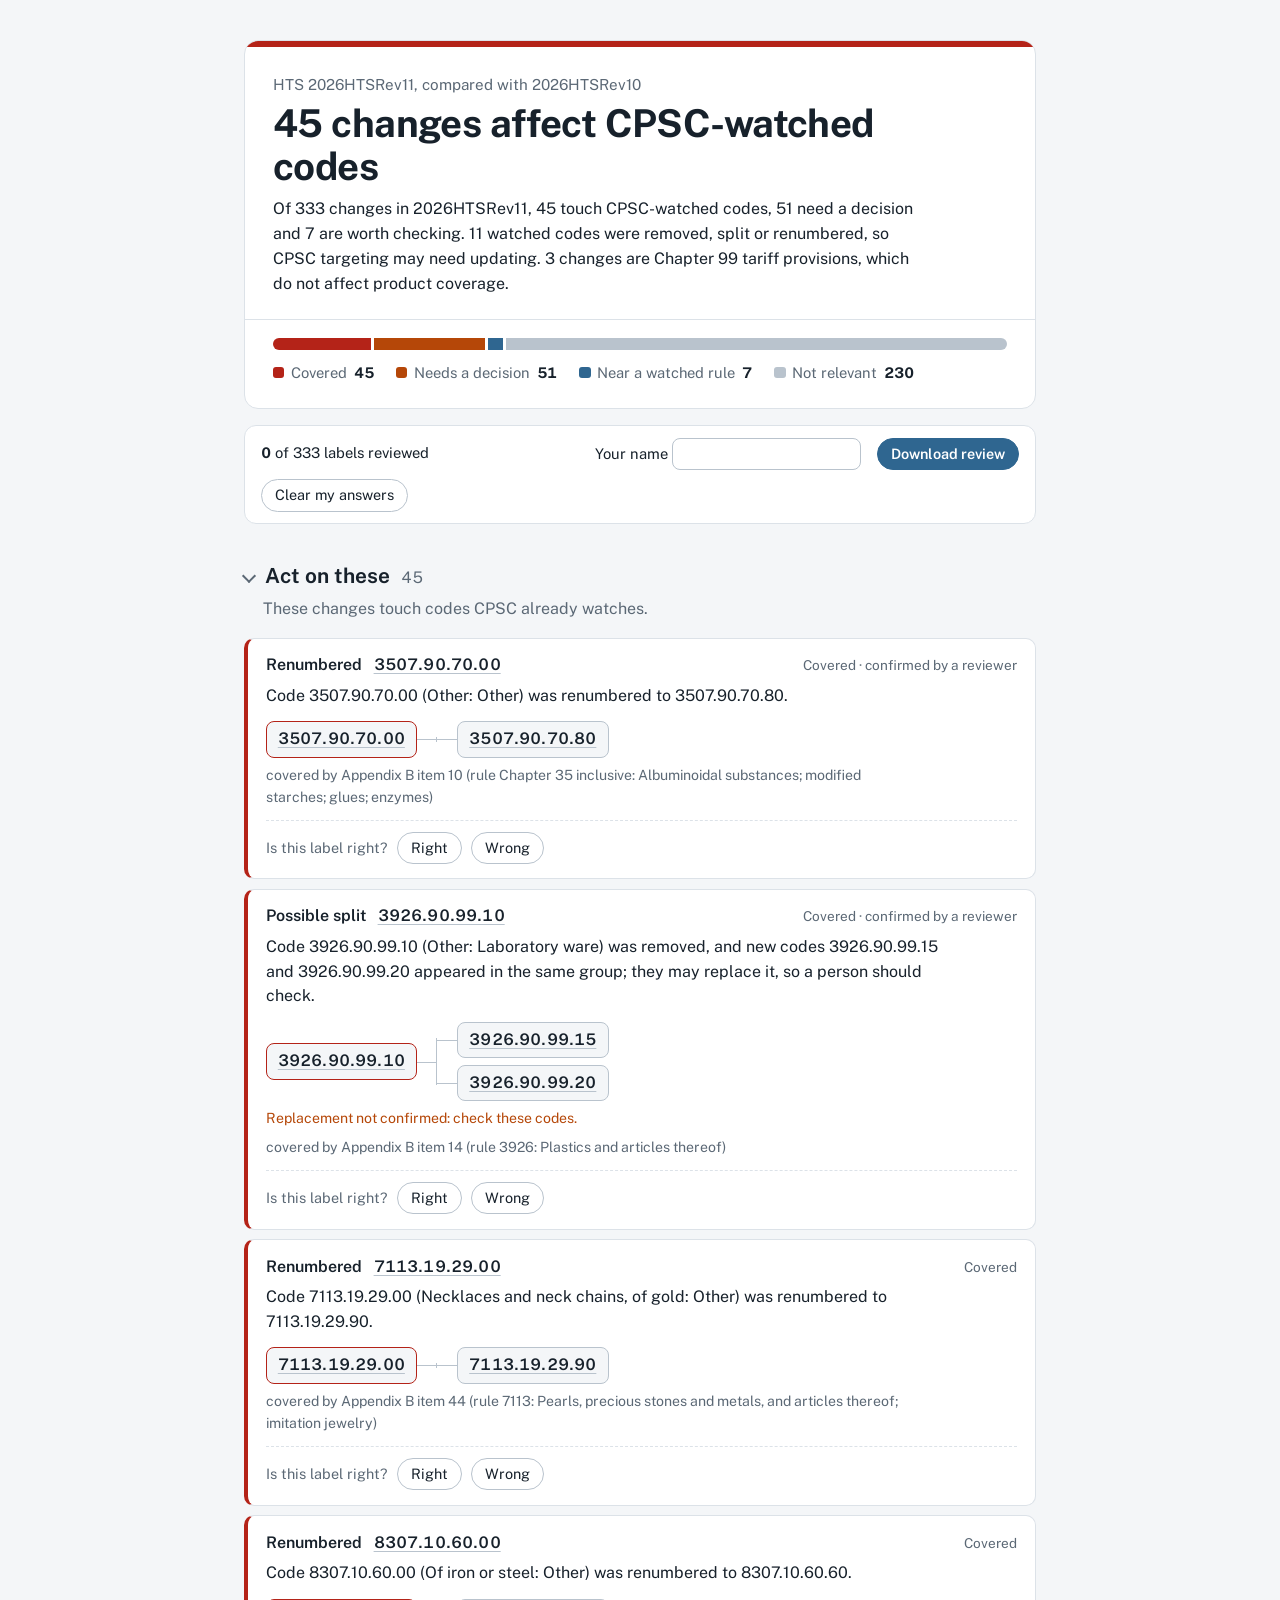
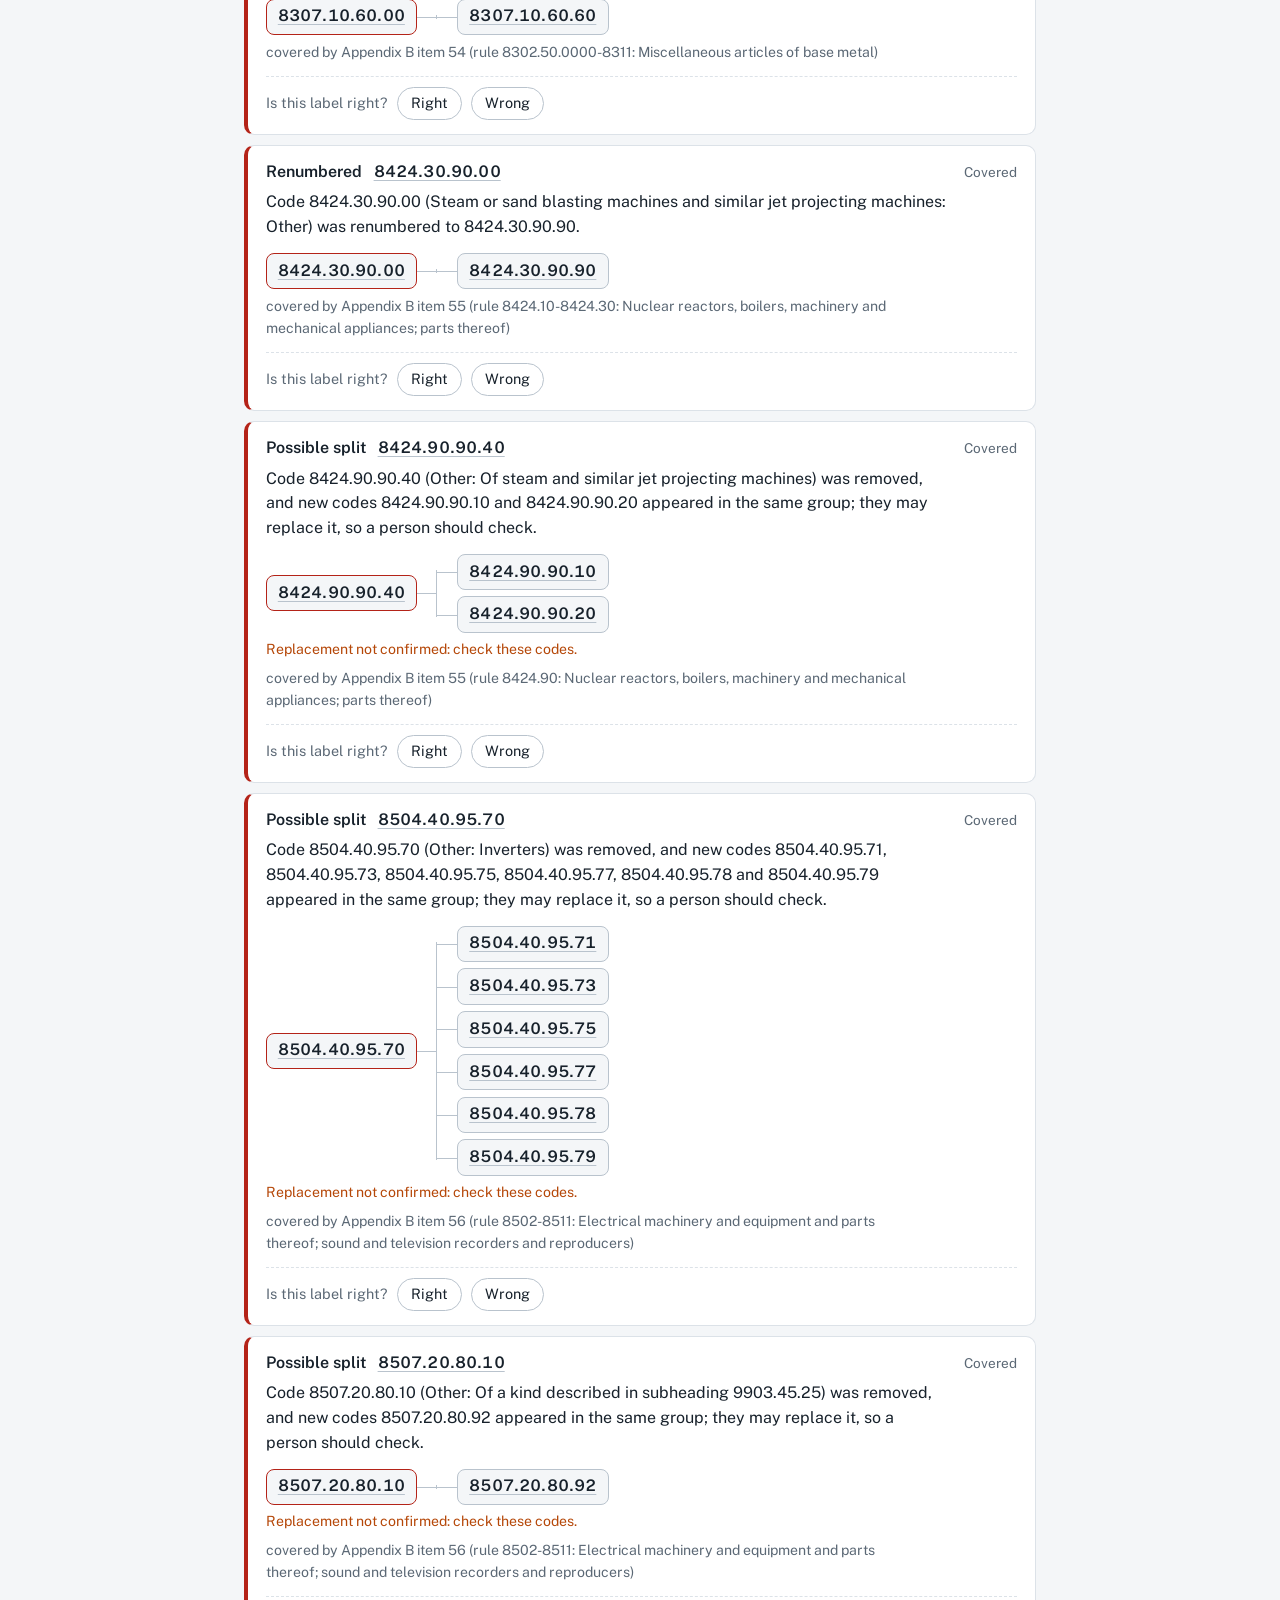
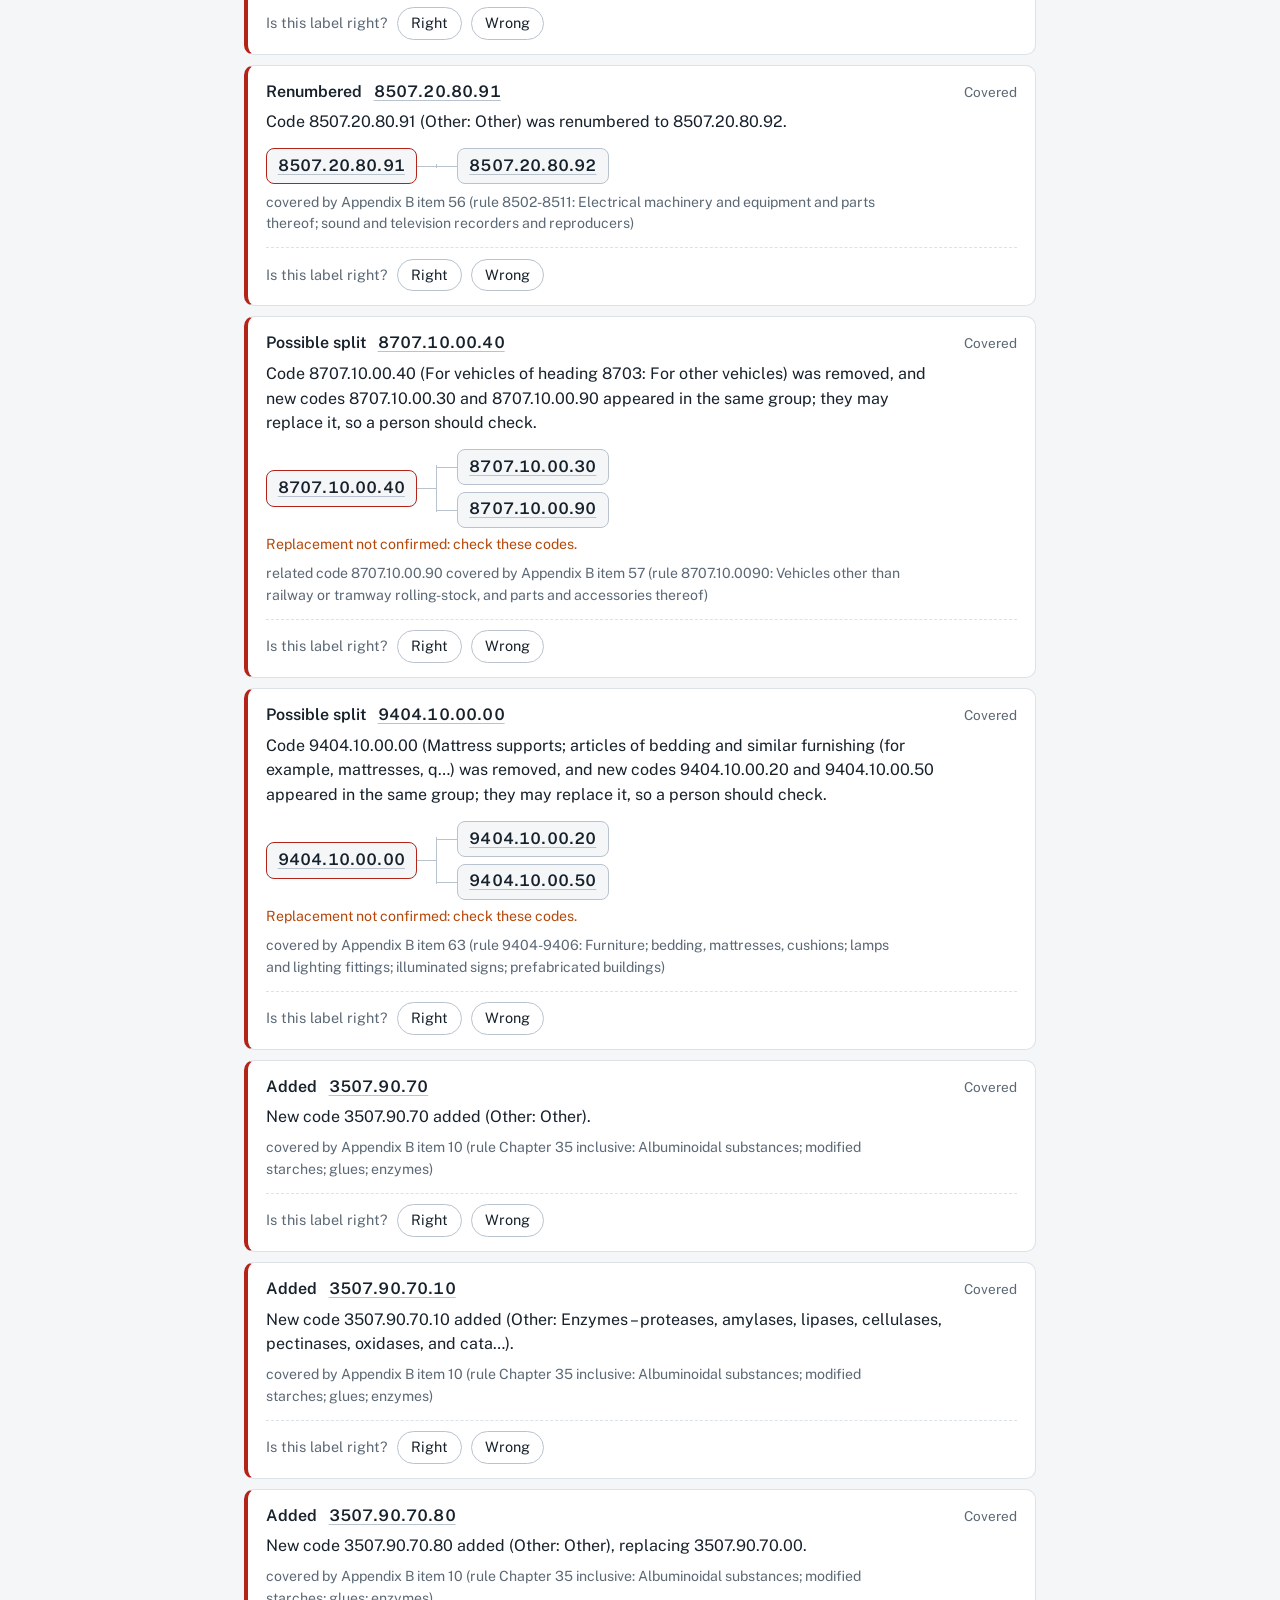
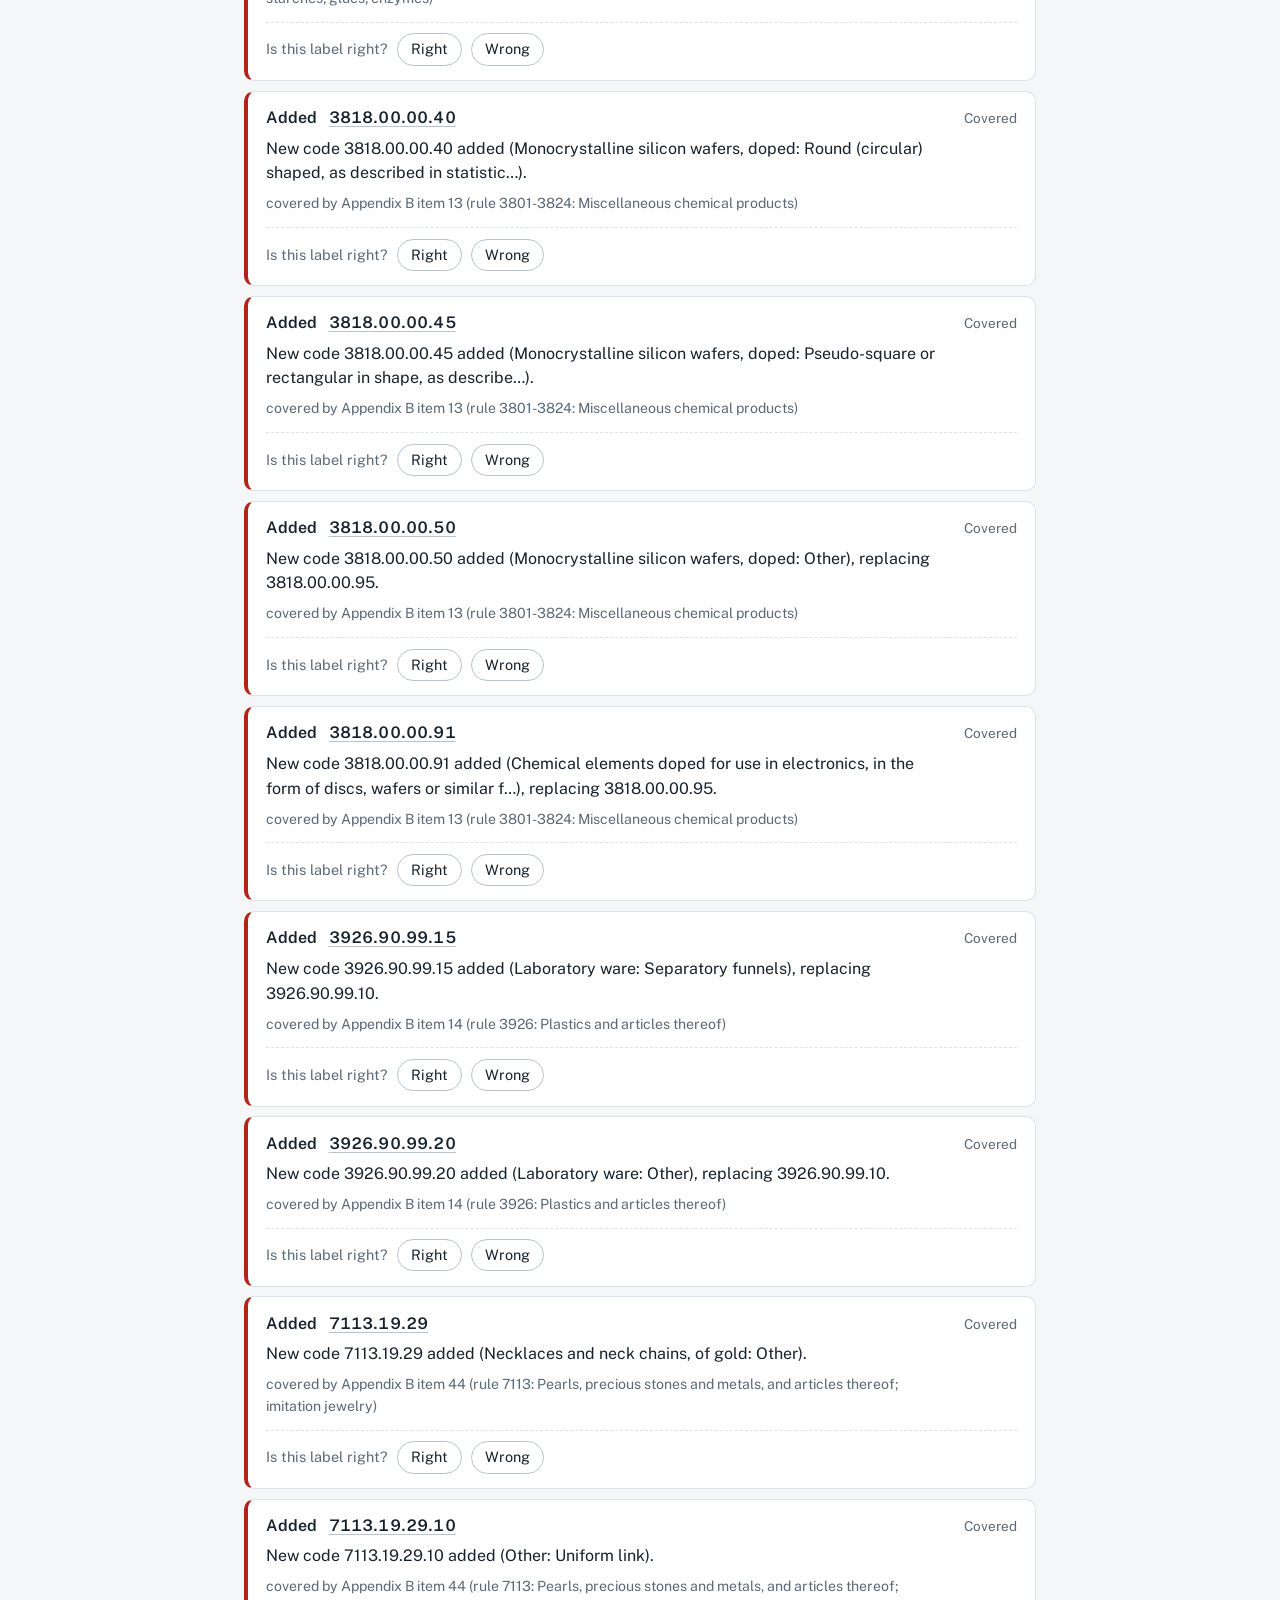
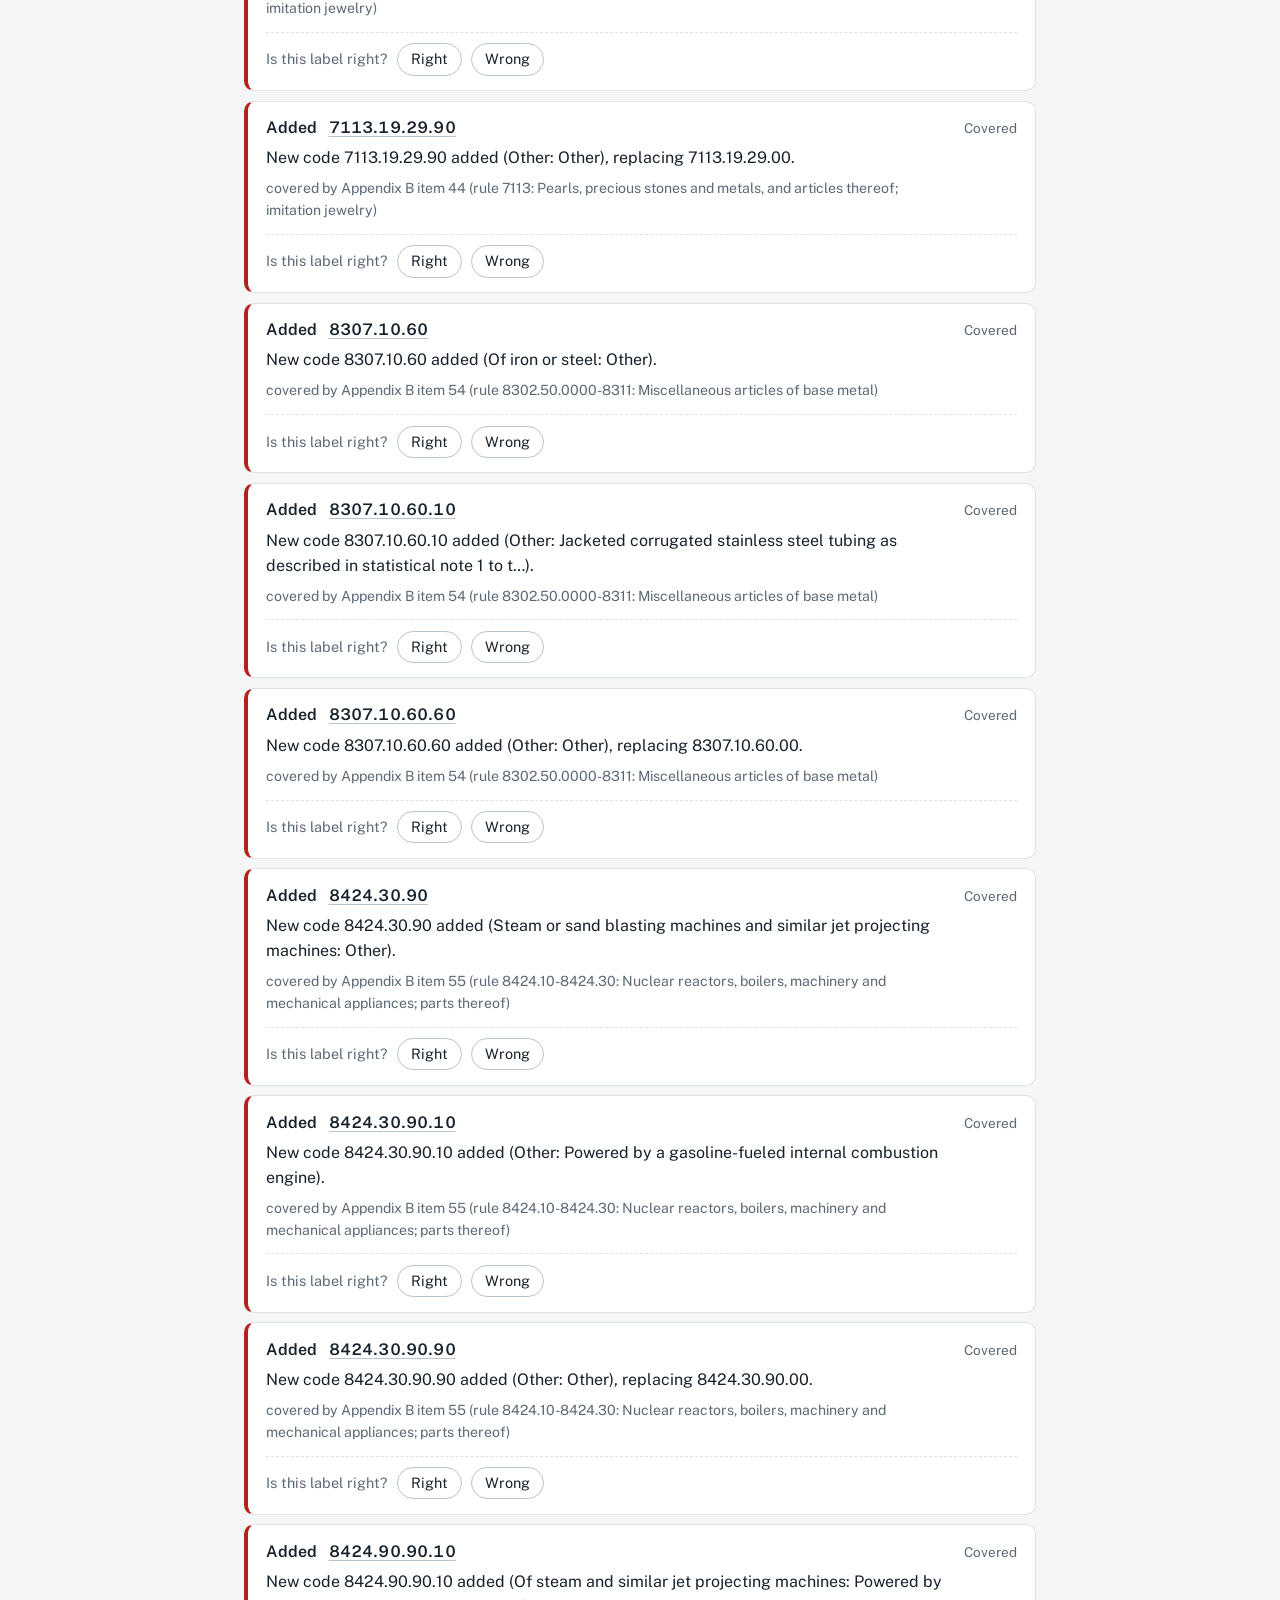
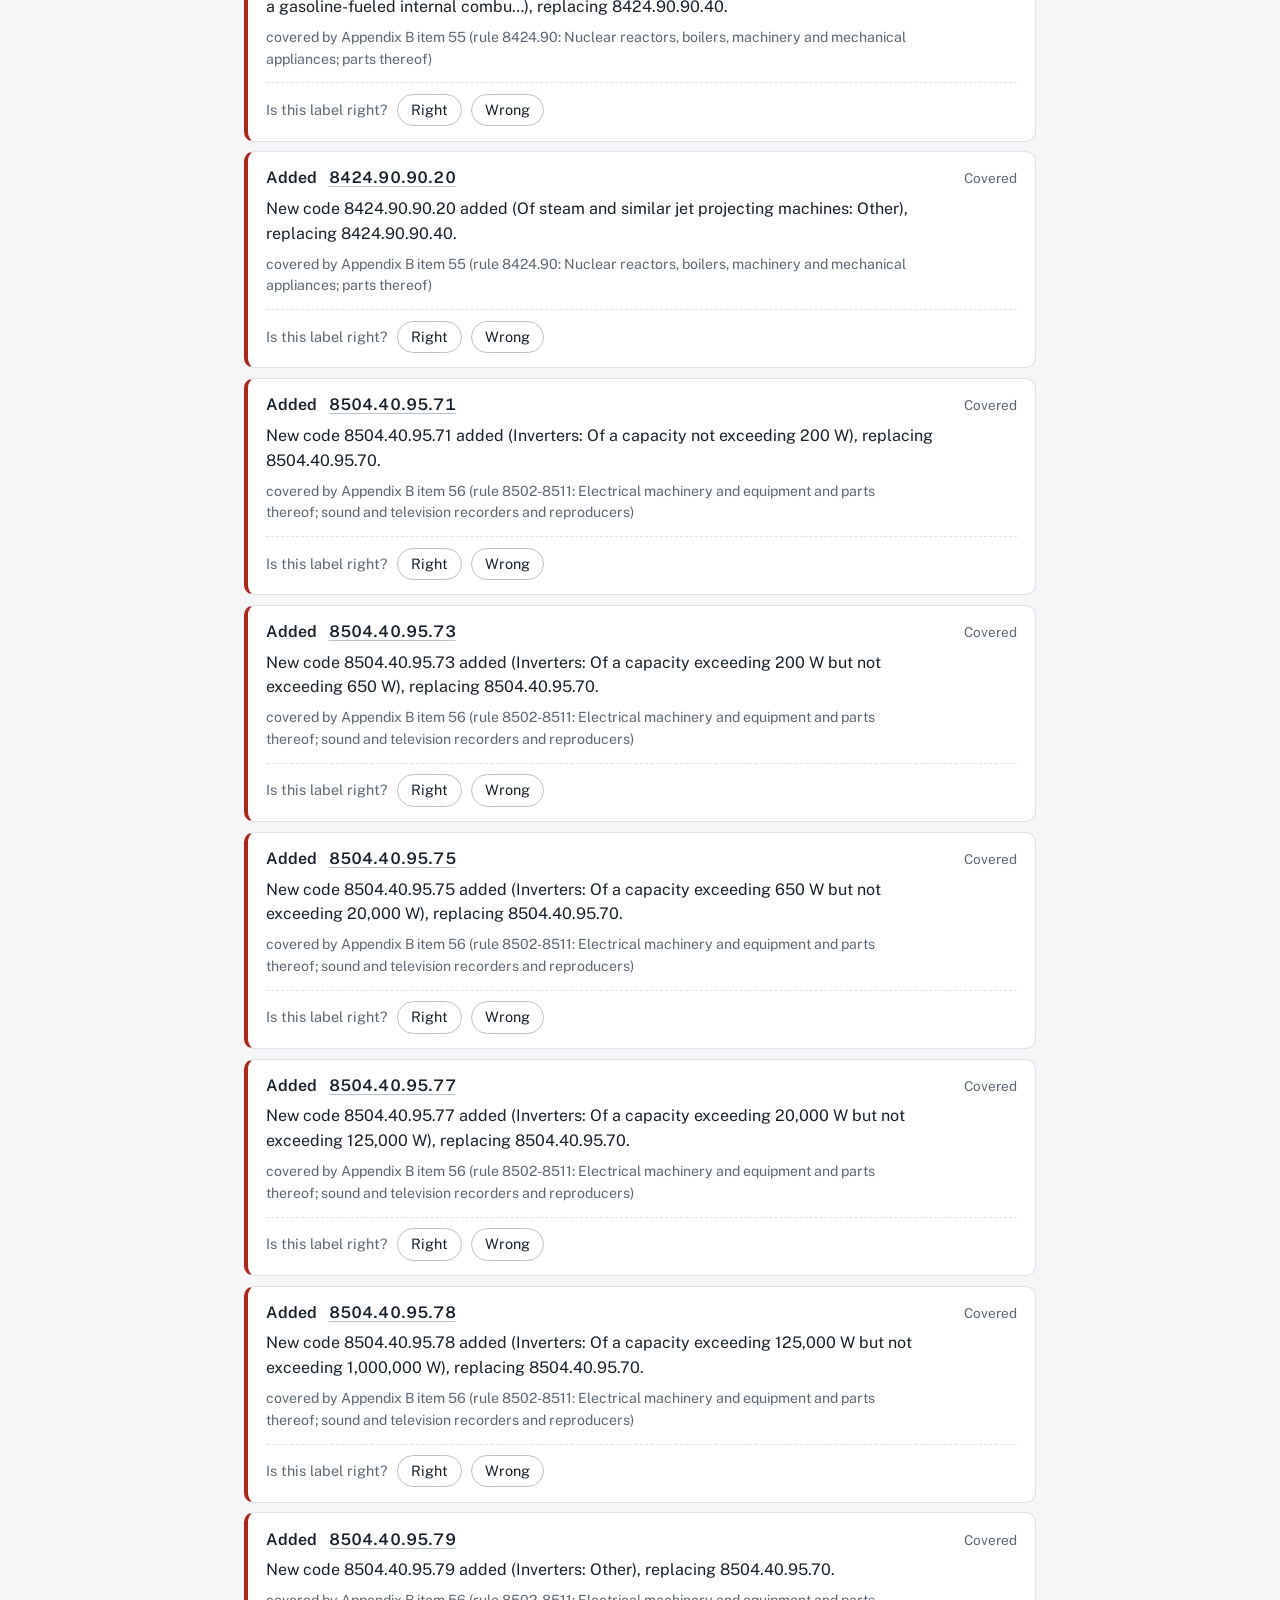
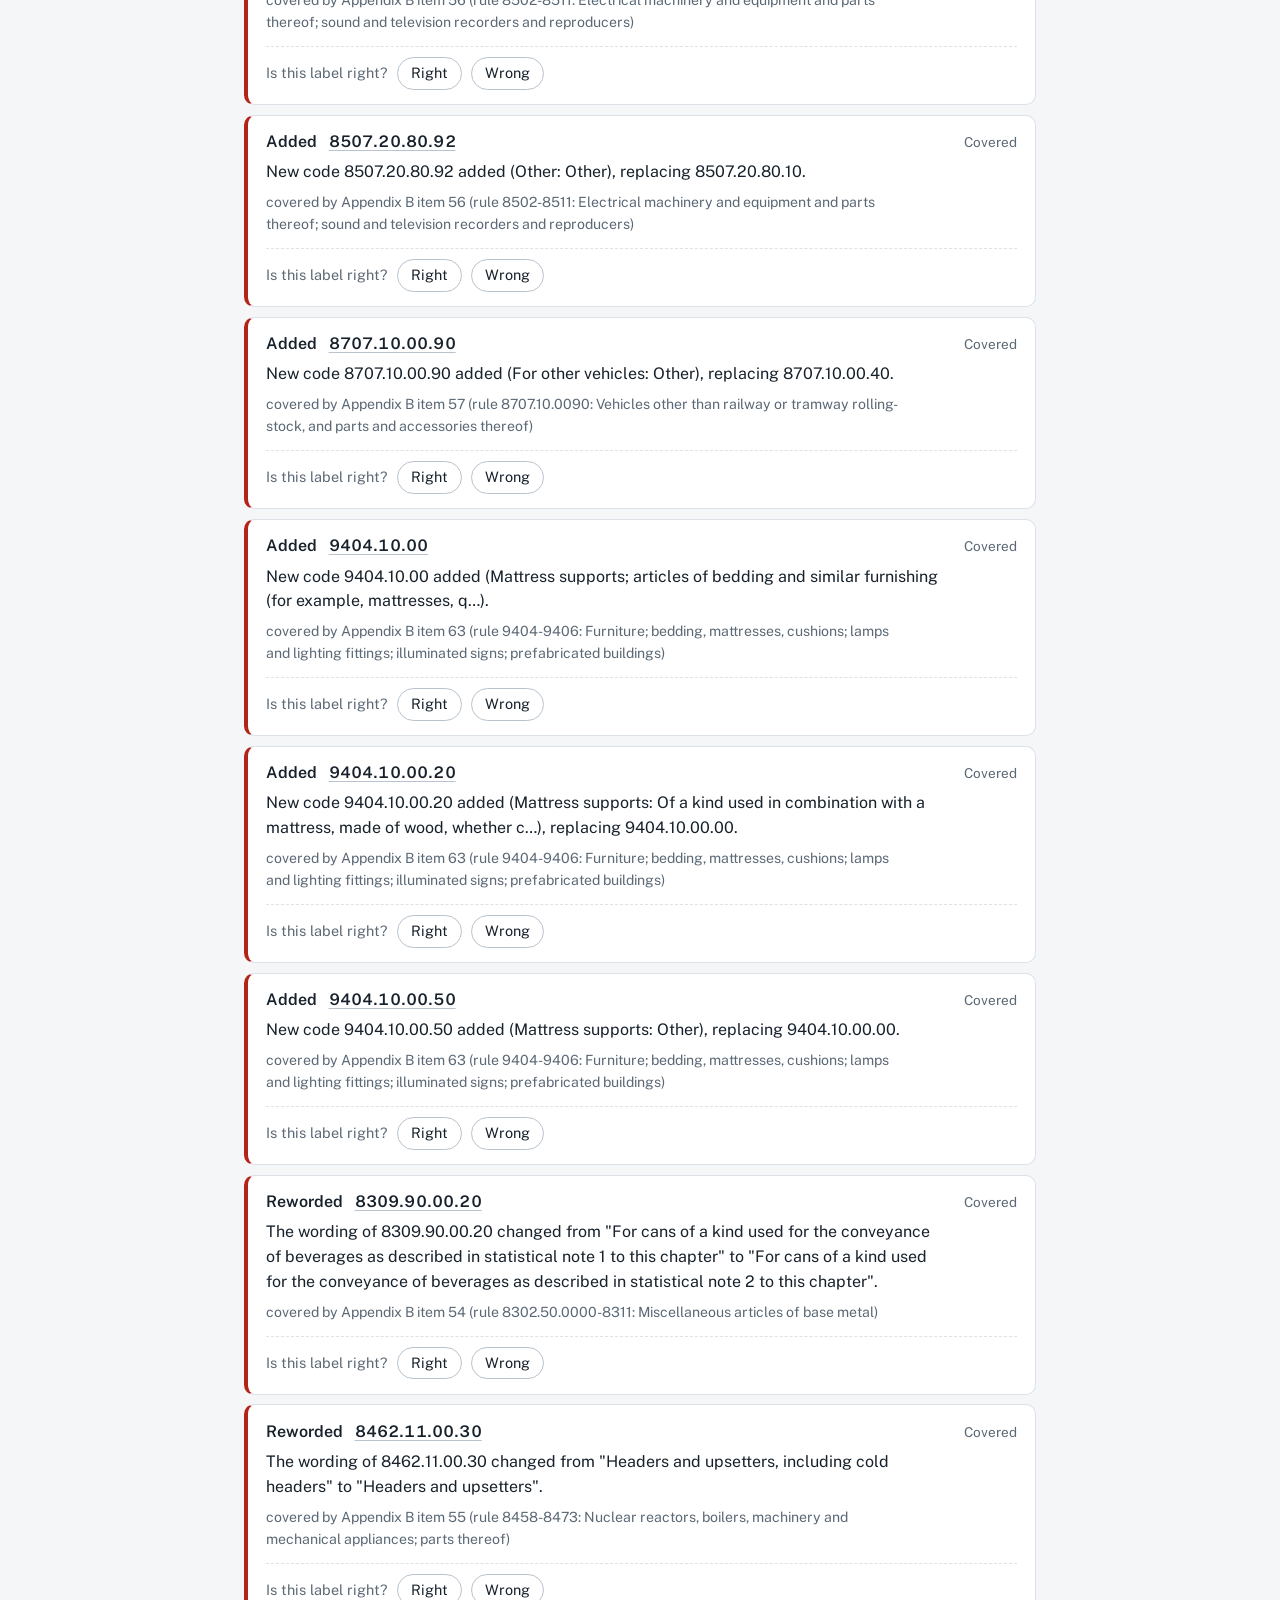
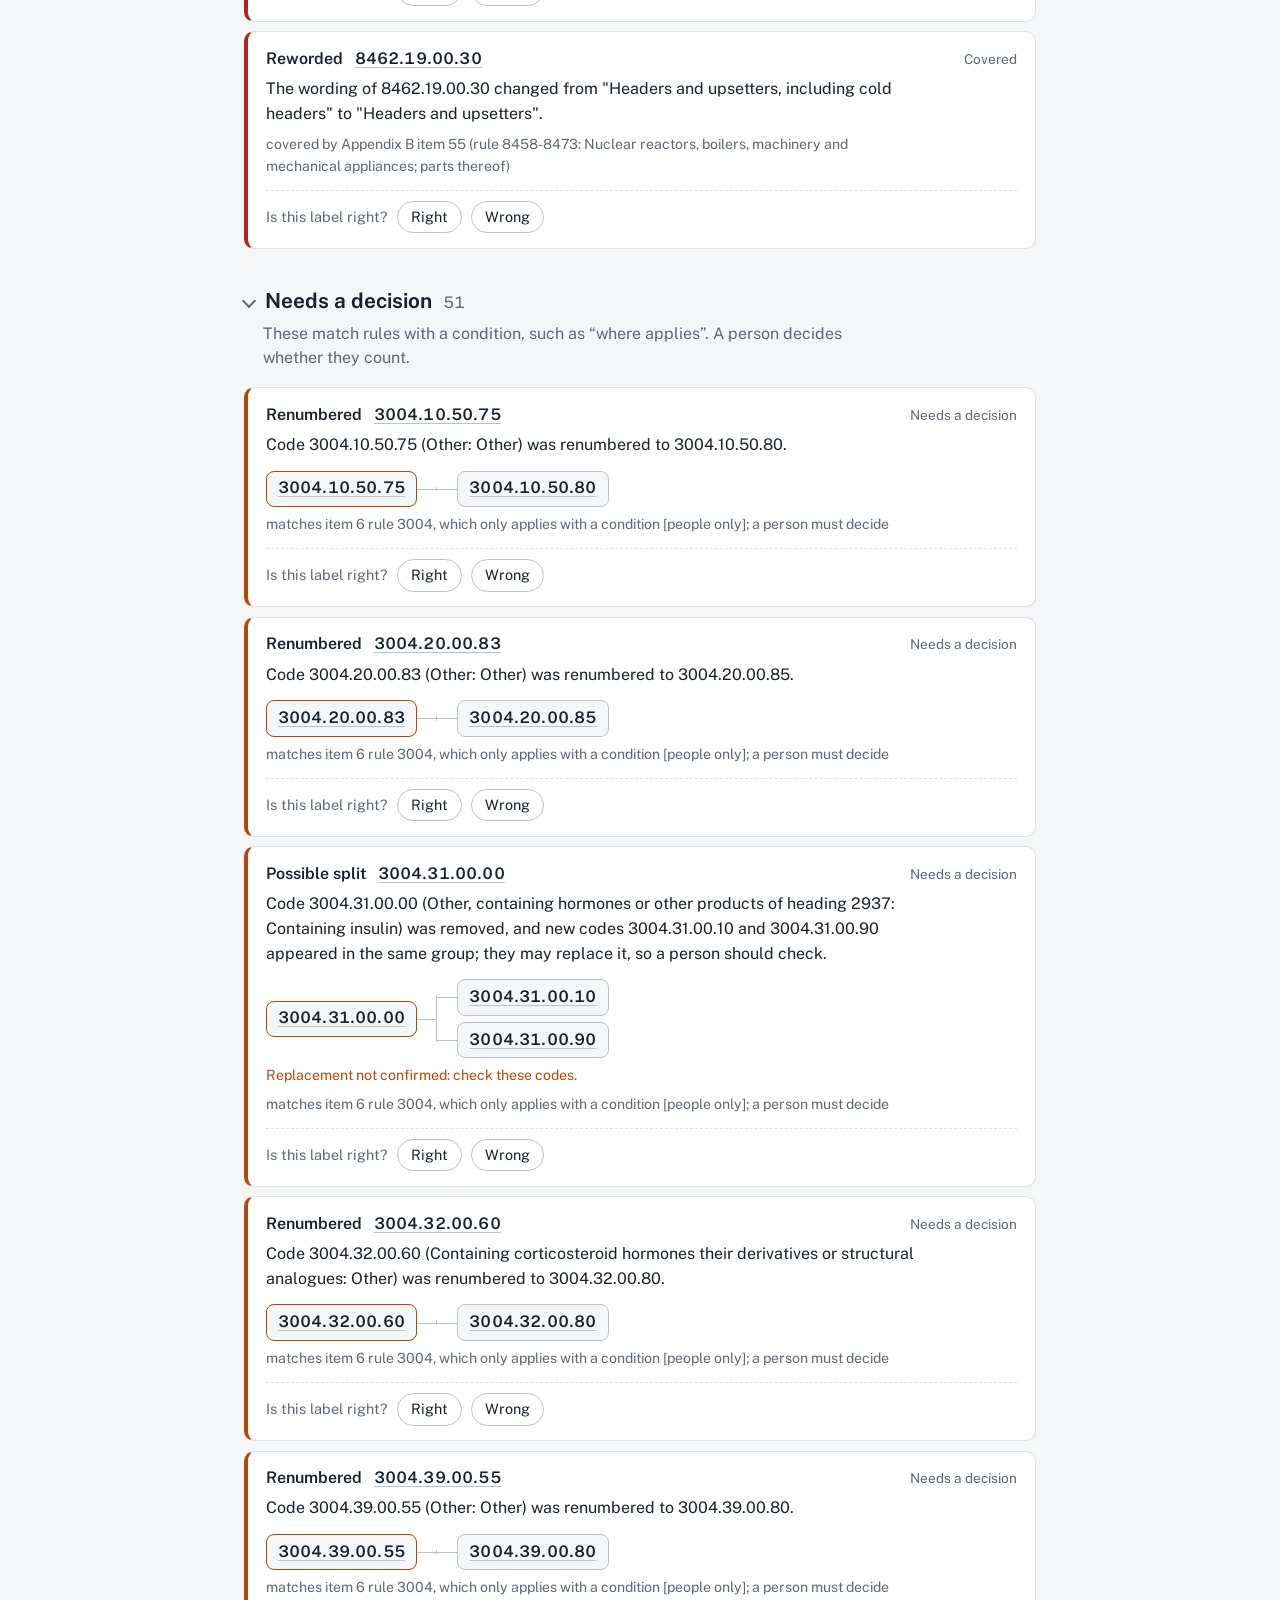
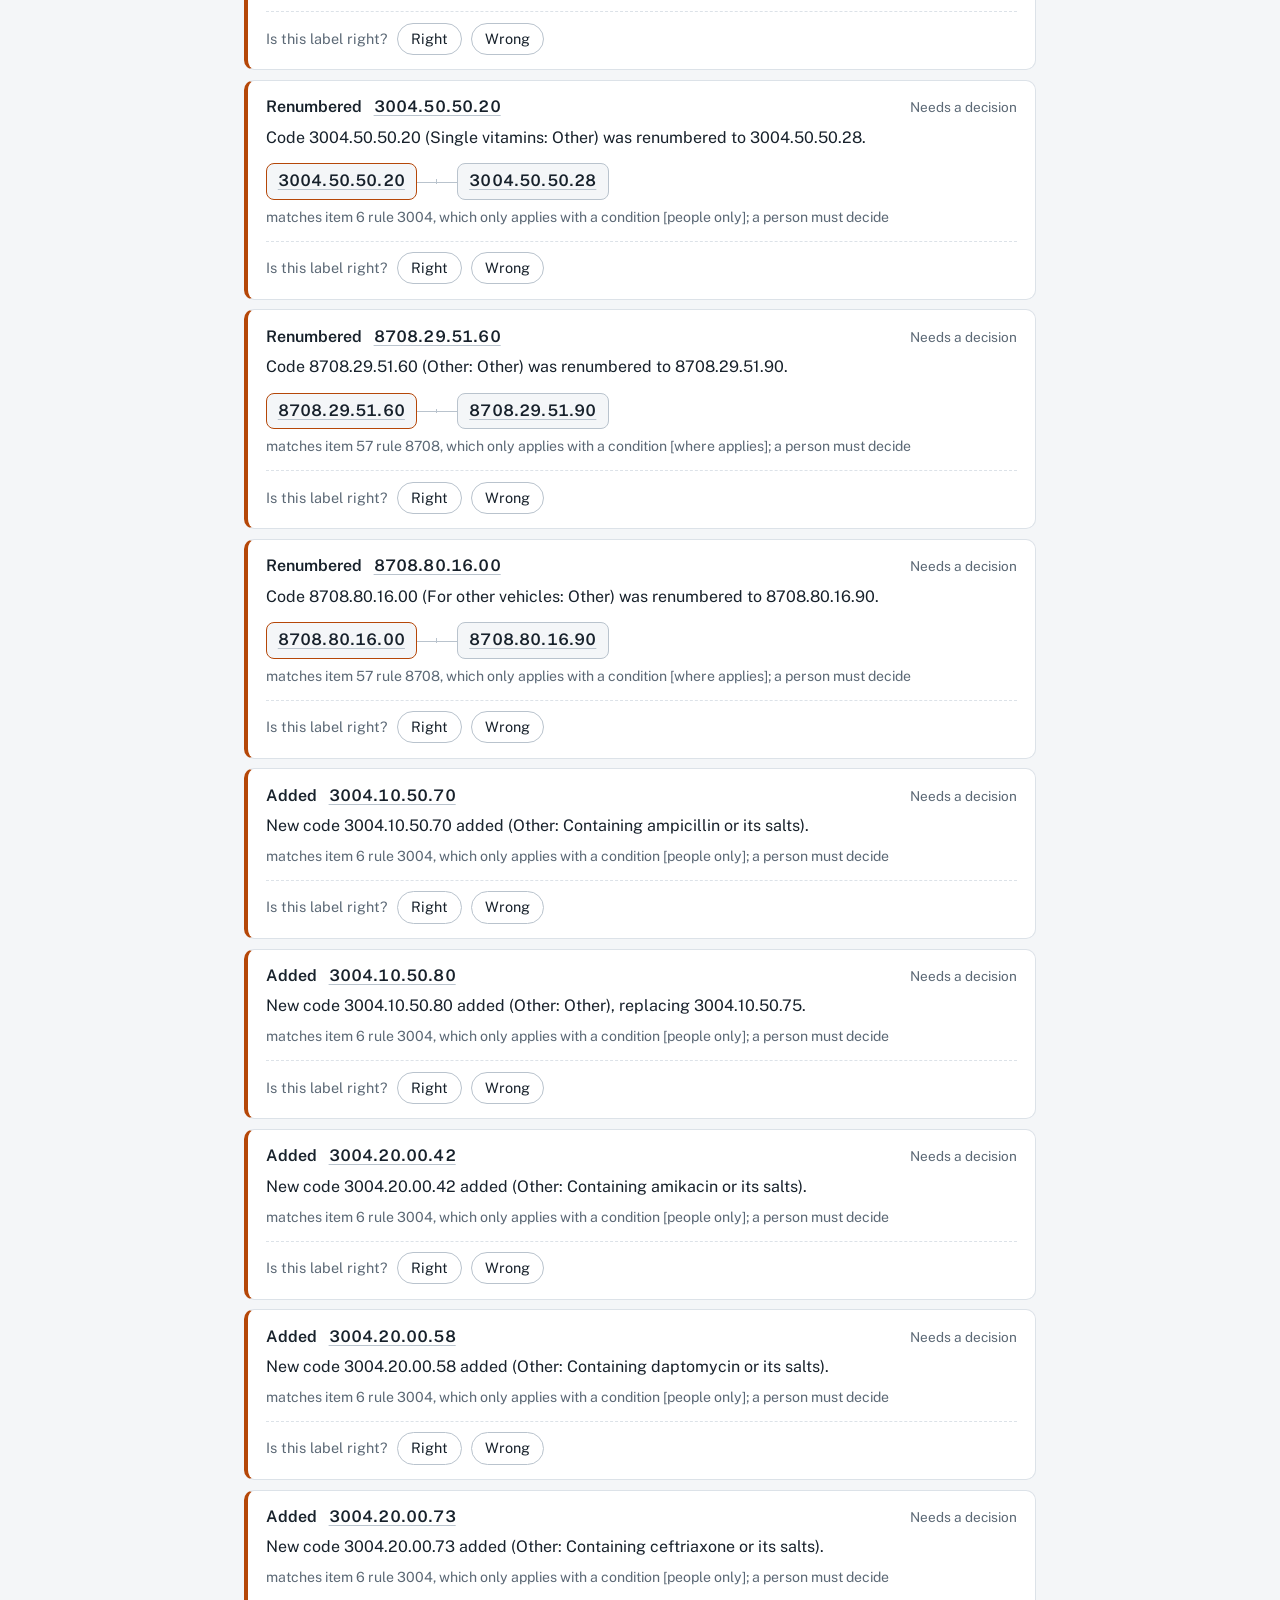
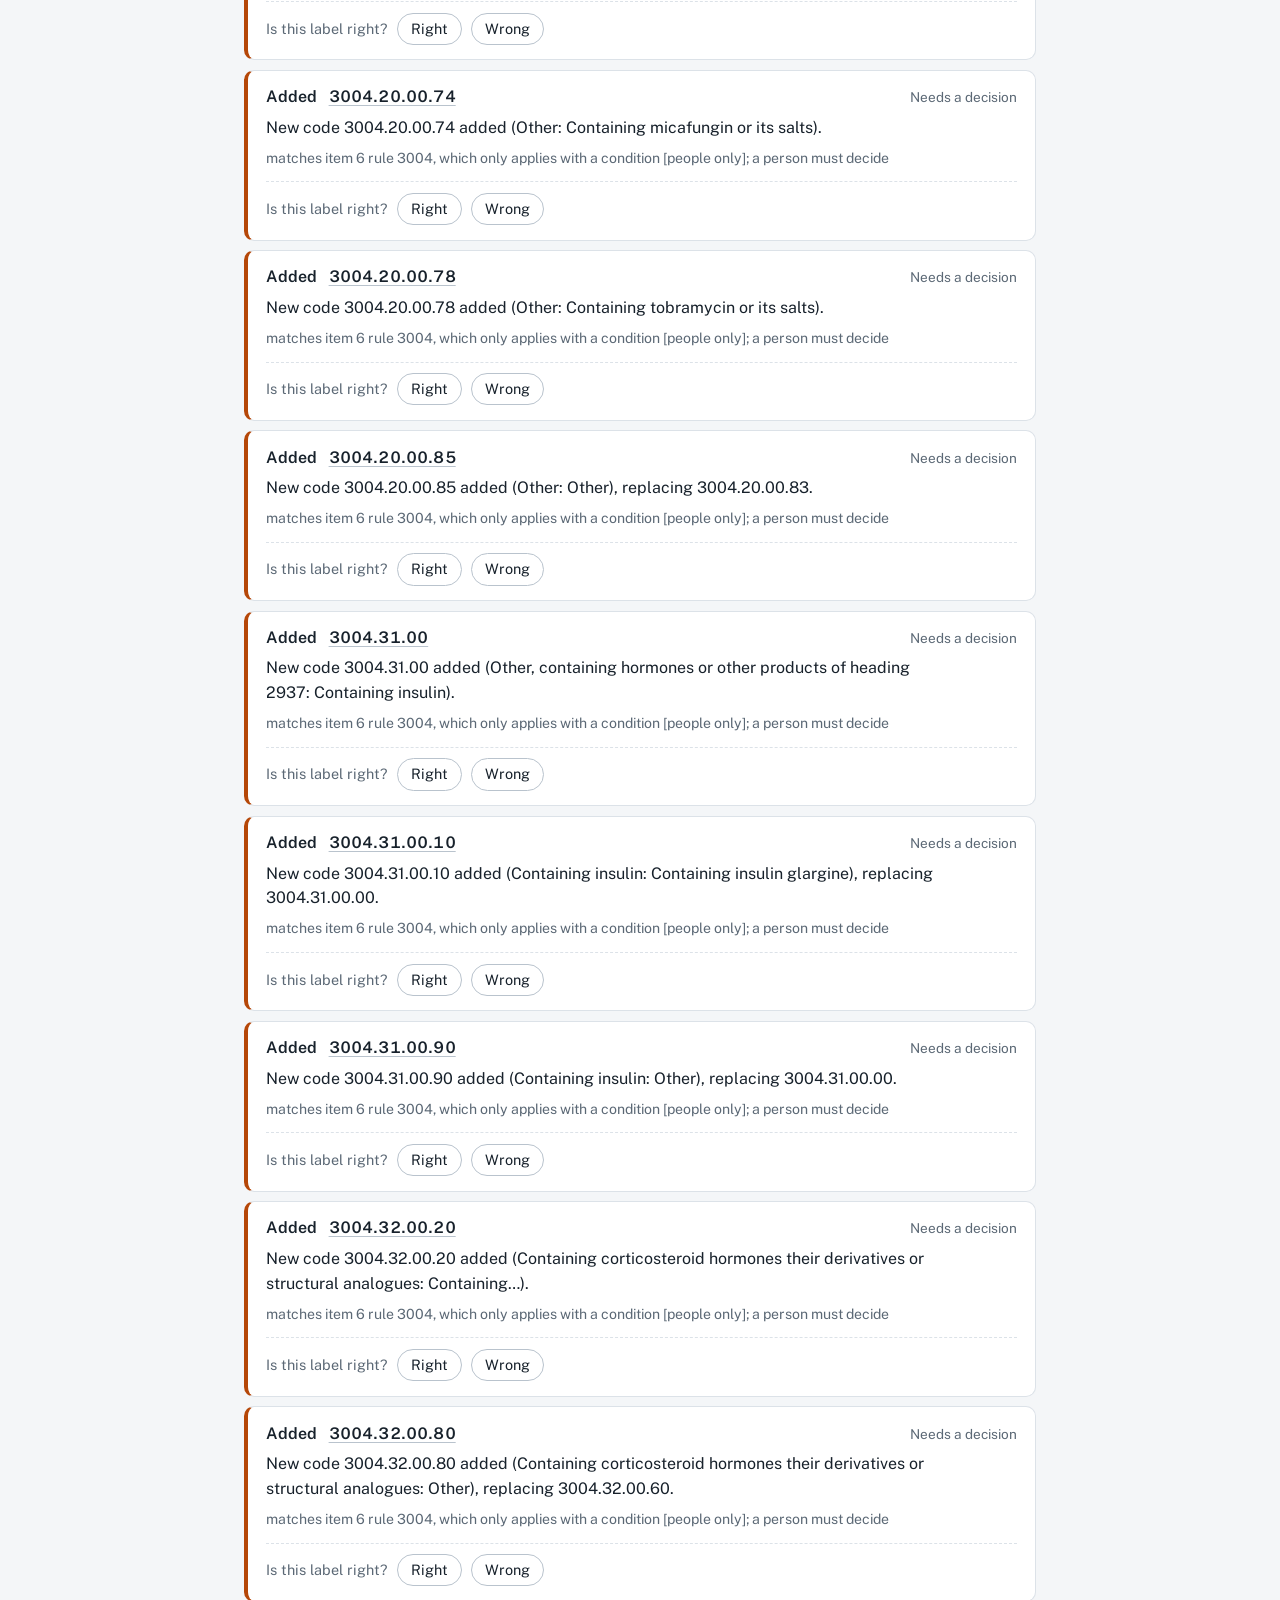
==== commit 0c65b662: "Publish HTS alerts rev 10 vs rev 11" ====
--- a/docs/latest/report.html
+++ b/docs/latest/report.html
@@ -3,7 +3,7 @@
 <head>
 <meta charset="utf-8">
 <meta name="viewport" content="width=device-width, initial-scale=1">
-<title>HTS 2026HTSRev22: No changes affect CPSC-watched codes</title>
+<title>HTS 2026HTSRev11: 45 changes affect CPSC-watched codes</title>
 <link rel="preconnect" href="https://fonts.googleapis.com">
 <link href="https://fonts.googleapis.com/css2?family=Public+Sans:wght@400;500;600;700&display=swap" rel="stylesheet">
 <style>
@@ -12,7 +12,7 @@
   --paper: #F4F6F8; --sheet: #FFFFFF; --ink: #17212B; --muted: #5B6875;
   --line: #DCE2E8; --line-strong: #B9C3CD;
   --red: #B42318; --amber: #B54708; --steel: #2F6690; --steel-soft: #6C93B5;
-  --urgent: #5D6B7A;
+  --urgent: #B42318;
 }
 @media (prefers-color-scheme: dark) {
   :root {
@@ -20,7 +20,7 @@
     --paper: #12171D; --sheet: #1A2129; --ink: #E7ECF1; --muted: #9AA7B4;
     --line: #2C3540; --line-strong: #4A5664;
     --red: #F97066; --amber: #FDB022; --steel: #7CB3E0; --steel-soft: #A9C9E6;
-    --urgent: #98A2B3;
+    --urgent: #F97066;
   }
 }
 * { box-sizing: border-box; }
@@ -122,27 +122,6297 @@
 <main class="page">
   <section class="alert" aria-labelledby="headline">
     <div class="alert-head">
-      <p class="releases">HTS 2026HTSRev22, compared with 2026HTSRev21</p>
-      <h1 id="headline">No changes affect CPSC-watched codes</h1>
-      <p class="overview">None of the 1 change in 2026HTSRev22 affect CPSC-watched codes. 1 change is a Chapter 99 tariff provision, which do not affect product coverage.</p>
+      <p class="releases">HTS 2026HTSRev11, compared with 2026HTSRev10</p>
+      <h1 id="headline">45 changes affect CPSC-watched codes</h1>
+      <p class="overview">Of 333 changes in 2026HTSRev11, 45 touch CPSC-watched codes, 51 need a decision and 7 are worth checking. 11 watched codes were removed, split or renumbered, so CPSC targeting may need updating. 3 changes are Chapter 99 tariff provisions, which do not affect product coverage.</p>
     </div>
-    <div class="alert-body"><div class="strip" aria-hidden="true"><span style="flex:1 1 0;background:var(--line-strong)" title="Not relevant: 1"></span></div><ul class="legend" aria-label="Changes by relevance, 1 in total"><li><span class="swatch" style="background:var(--line-strong)"></span>Not relevant <strong>1</strong></li></ul></div>
+    <div class="alert-body"><div class="strip" aria-hidden="true"><span style="flex:45 1 0;background:var(--red)" title="Covered: 45"></span><span style="flex:51 1 0;background:var(--amber)" title="Needs a decision: 51"></span><span style="flex:7 1 0;background:var(--steel)" title="Near a watched rule: 7"></span><span style="flex:230 1 0;background:var(--line-strong)" title="Not relevant: 230"></span></div><ul class="legend" aria-label="Changes by relevance, 333 in total"><li><span class="swatch" style="background:var(--red)"></span>Covered <strong>45</strong></li><li><span class="swatch" style="background:var(--amber)"></span>Needs a decision <strong>51</strong></li><li><span class="swatch" style="background:var(--steel)"></span>Near a watched rule <strong>7</strong></li><li><span class="swatch" style="background:var(--line-strong)"></span>Not relevant <strong>230</strong></li></ul></div>
   </section>
   <section class="reviewbar" aria-label="Your review">
-    <p class="progress"><strong id="done-count">0</strong> of 1 labels reviewed</p>
+    <p class="progress"><strong id="done-count">0</strong> of 333 labels reviewed</p>
     <label>Your name <input id="reviewer" type="text" autocomplete="name"></label>
     <button type="button" class="bar-btn primary" id="export">Download review</button>
     <button type="button" class="bar-btn" id="clear">Clear my answers</button>
   </section>
-  <details class="section"><summary><h2>Everything else</h2><span class="count">1</span></summary><p class="intro">Listed so nothing is hidden.</p><ol class="changes">
-    <li class="change" style="--tier:var(--line-strong)" data-code="9903.01.63"
+  <details class="section" open><summary><h2>Act on these</h2><span class="count">45</span></summary><p class="intro">These changes touch codes CPSC already watches.</p><ol class="changes">
+    <li class="change" style="--tier:var(--red)" data-code="3507.90.70.00"
+        data-type="renumbered" data-field=""
+        data-tier="1">
+      <div class="change-head">
+        <span class="kind">Renumbered</span><a class="code" href="https://hts.usitc.gov/search?query=3507.90.70.00" target="_blank" rel="noopener">3507.90.70.00</a>
+        <span class="tier-name">Covered · confirmed by a reviewer</span>
+      </div>
+      <p class="summary">Code 3507.90.70.00 (Other: Other) was renumbered to 3507.90.70.80.</p><div class="lineage" role="img" aria-label="3507.90.70.00 replaced by 3507.90.70.80"><div class="from"><a class="code" href="https://hts.usitc.gov/search?query=3507.90.70.00" target="_blank" rel="noopener">3507.90.70.00</a></div><div class="branch" aria-hidden="true"></div><ul class="to"><li><a class="code" href="https://hts.usitc.gov/search?query=3507.90.70.80" target="_blank" rel="noopener">3507.90.70.80</a></li></ul></div>
+      <p class="reason">covered by Appendix B item 10 (rule Chapter 35 inclusive: Albuminoidal substances; modified starches; glues; enzymes)</p>
+      <div class="review">
+        <span class="review-q">Is this label right?</span>
+        <button type="button" class="vote" data-v="correct" aria-pressed="false">Right</button>
+        <button type="button" class="vote" data-v="wrong" aria-pressed="false">Wrong</button>
+        <span class="fix" hidden>
+          <label>Should be <select class="should-be"><option value="">Choose a label</option><option value="1">Covered</option><option value="needs_review">Needs a decision</option><option value="2">Near a watched rule</option><option value="3">Similar wording</option><option value="not_relevant">Not relevant</option></select></label>
+          <input class="note" type="text" placeholder="Note (optional)" aria-label="Note">
+        </span>
+      </div>
+    </li>
+    <li class="change" style="--tier:var(--red)" data-code="3926.90.99.10"
+        data-type="possible_split" data-field=""
+        data-tier="1">
+      <div class="change-head">
+        <span class="kind">Possible split</span><a class="code" href="https://hts.usitc.gov/search?query=3926.90.99.10" target="_blank" rel="noopener">3926.90.99.10</a>
+        <span class="tier-name">Covered · confirmed by a reviewer</span>
+      </div>
+      <p class="summary">Code 3926.90.99.10 (Other: Laboratory ware) was removed, and new codes 3926.90.99.15 and 3926.90.99.20 appeared in the same group; they may replace it, so a person should check.</p><div class="lineage" role="img" aria-label="3926.90.99.10 replaced by 3926.90.99.15, 3926.90.99.20"><div class="from"><a class="code" href="https://hts.usitc.gov/search?query=3926.90.99.10" target="_blank" rel="noopener">3926.90.99.10</a></div><div class="branch" aria-hidden="true"></div><ul class="to"><li><a class="code" href="https://hts.usitc.gov/search?query=3926.90.99.15" target="_blank" rel="noopener">3926.90.99.15</a></li><li><a class="code" href="https://hts.usitc.gov/search?query=3926.90.99.20" target="_blank" rel="noopener">3926.90.99.20</a></li></ul></div><p class="lineage-note">Replacement not confirmed: check these codes.</p>
+      <p class="reason">covered by Appendix B item 14 (rule 3926: Plastics and articles thereof)</p>
+      <div class="review">
+        <span class="review-q">Is this label right?</span>
+        <button type="button" class="vote" data-v="correct" aria-pressed="false">Right</button>
+        <button type="button" class="vote" data-v="wrong" aria-pressed="false">Wrong</button>
+        <span class="fix" hidden>
+          <label>Should be <select class="should-be"><option value="">Choose a label</option><option value="1">Covered</option><option value="needs_review">Needs a decision</option><option value="2">Near a watched rule</option><option value="3">Similar wording</option><option value="not_relevant">Not relevant</option></select></label>
+          <input class="note" type="text" placeholder="Note (optional)" aria-label="Note">
+        </span>
+      </div>
+    </li>
+    <li class="change" style="--tier:var(--red)" data-code="7113.19.29.00"
+        data-type="renumbered" data-field=""
+        data-tier="1">
+      <div class="change-head">
+        <span class="kind">Renumbered</span><a class="code" href="https://hts.usitc.gov/search?query=7113.19.29.00" target="_blank" rel="noopener">7113.19.29.00</a>
+        <span class="tier-name">Covered</span>
+      </div>
+      <p class="summary">Code 7113.19.29.00 (Necklaces and neck chains, of gold: Other) was renumbered to 7113.19.29.90.</p><div class="lineage" role="img" aria-label="7113.19.29.00 replaced by 7113.19.29.90"><div class="from"><a class="code" href="https://hts.usitc.gov/search?query=7113.19.29.00" target="_blank" rel="noopener">7113.19.29.00</a></div><div class="branch" aria-hidden="true"></div><ul class="to"><li><a class="code" href="https://hts.usitc.gov/search?query=7113.19.29.90" target="_blank" rel="noopener">7113.19.29.90</a></li></ul></div>
+      <p class="reason">covered by Appendix B item 44 (rule 7113: Pearls, precious stones and metals, and articles thereof; imitation jewelry)</p>
+      <div class="review">
+        <span class="review-q">Is this label right?</span>
+        <button type="button" class="vote" data-v="correct" aria-pressed="false">Right</button>
+        <button type="button" class="vote" data-v="wrong" aria-pressed="false">Wrong</button>
+        <span class="fix" hidden>
+          <label>Should be <select class="should-be"><option value="">Choose a label</option><option value="1">Covered</option><option value="needs_review">Needs a decision</option><option value="2">Near a watched rule</option><option value="3">Similar wording</option><option value="not_relevant">Not relevant</option></select></label>
+          <input class="note" type="text" placeholder="Note (optional)" aria-label="Note">
+        </span>
+      </div>
+    </li>
+    <li class="change" style="--tier:var(--red)" data-code="8307.10.60.00"
+        data-type="renumbered" data-field=""
+        data-tier="1">
+      <div class="change-head">
+        <span class="kind">Renumbered</span><a class="code" href="https://hts.usitc.gov/search?query=8307.10.60.00" target="_blank" rel="noopener">8307.10.60.00</a>
+        <span class="tier-name">Covered</span>
+      </div>
+      <p class="summary">Code 8307.10.60.00 (Of iron or steel: Other) was renumbered to 8307.10.60.60.</p><div class="lineage" role="img" aria-label="8307.10.60.00 replaced by 8307.10.60.60"><div class="from"><a class="code" href="https://hts.usitc.gov/search?query=8307.10.60.00" target="_blank" rel="noopener">8307.10.60.00</a></div><div class="branch" aria-hidden="true"></div><ul class="to"><li><a class="code" href="https://hts.usitc.gov/search?query=8307.10.60.60" target="_blank" rel="noopener">8307.10.60.60</a></li></ul></div>
+      <p class="reason">covered by Appendix B item 54 (rule 8302.50.0000-8311: Miscellaneous articles of base metal)</p>
+      <div class="review">
+        <span class="review-q">Is this label right?</span>
+        <button type="button" class="vote" data-v="correct" aria-pressed="false">Right</button>
+        <button type="button" class="vote" data-v="wrong" aria-pressed="false">Wrong</button>
+        <span class="fix" hidden>
+          <label>Should be <select class="should-be"><option value="">Choose a label</option><option value="1">Covered</option><option value="needs_review">Needs a decision</option><option value="2">Near a watched rule</option><option value="3">Similar wording</option><option value="not_relevant">Not relevant</option></select></label>
+          <input class="note" type="text" placeholder="Note (optional)" aria-label="Note">
+        </span>
+      </div>
+    </li>
+    <li class="change" style="--tier:var(--red)" data-code="8424.30.90.00"
+        data-type="renumbered" data-field=""
+        data-tier="1">
+      <div class="change-head">
+        <span class="kind">Renumbered</span><a class="code" href="https://hts.usitc.gov/search?query=8424.30.90.00" target="_blank" rel="noopener">8424.30.90.00</a>
+        <span class="tier-name">Covered</span>
+      </div>
+      <p class="summary">Code 8424.30.90.00 (Steam or sand blasting machines and similar jet projecting machines: Other) was renumbered to 8424.30.90.90.</p><div class="lineage" role="img" aria-label="8424.30.90.00 replaced by 8424.30.90.90"><div class="from"><a class="code" href="https://hts.usitc.gov/search?query=8424.30.90.00" target="_blank" rel="noopener">8424.30.90.00</a></div><div class="branch" aria-hidden="true"></div><ul class="to"><li><a class="code" href="https://hts.usitc.gov/search?query=8424.30.90.90" target="_blank" rel="noopener">8424.30.90.90</a></li></ul></div>
+      <p class="reason">covered by Appendix B item 55 (rule 8424.10-8424.30: Nuclear reactors, boilers, machinery and mechanical appliances; parts thereof)</p>
+      <div class="review">
+        <span class="review-q">Is this label right?</span>
+        <button type="button" class="vote" data-v="correct" aria-pressed="false">Right</button>
+        <button type="button" class="vote" data-v="wrong" aria-pressed="false">Wrong</button>
+        <span class="fix" hidden>
+          <label>Should be <select class="should-be"><option value="">Choose a label</option><option value="1">Covered</option><option value="needs_review">Needs a decision</option><option value="2">Near a watched rule</option><option value="3">Similar wording</option><option value="not_relevant">Not relevant</option></select></label>
+          <input class="note" type="text" placeholder="Note (optional)" aria-label="Note">
+        </span>
+      </div>
+    </li>
+    <li class="change" style="--tier:var(--red)" data-code="8424.90.90.40"
+        data-type="possible_split" data-field=""
+        data-tier="1">
+      <div class="change-head">
+        <span class="kind">Possible split</span><a class="code" href="https://hts.usitc.gov/search?query=8424.90.90.40" target="_blank" rel="noopener">8424.90.90.40</a>
+        <span class="tier-name">Covered</span>
+      </div>
+      <p class="summary">Code 8424.90.90.40 (Other: Of steam and similar jet projecting machines) was removed, and new codes 8424.90.90.10 and 8424.90.90.20 appeared in the same group; they may replace it, so a person should check.</p><div class="lineage" role="img" aria-label="8424.90.90.40 replaced by 8424.90.90.10, 8424.90.90.20"><div class="from"><a class="code" href="https://hts.usitc.gov/search?query=8424.90.90.40" target="_blank" rel="noopener">8424.90.90.40</a></div><div class="branch" aria-hidden="true"></div><ul class="to"><li><a class="code" href="https://hts.usitc.gov/search?query=8424.90.90.10" target="_blank" rel="noopener">8424.90.90.10</a></li><li><a class="code" href="https://hts.usitc.gov/search?query=8424.90.90.20" target="_blank" rel="noopener">8424.90.90.20</a></li></ul></div><p class="lineage-note">Replacement not confirmed: check these codes.</p>
+      <p class="reason">covered by Appendix B item 55 (rule 8424.90: Nuclear reactors, boilers, machinery and mechanical appliances; parts thereof)</p>
+      <div class="review">
+        <span class="review-q">Is this label right?</span>
+        <button type="button" class="vote" data-v="correct" aria-pressed="false">Right</button>
+        <button type="button" class="vote" data-v="wrong" aria-pressed="false">Wrong</button>
+        <span class="fix" hidden>
+          <label>Should be <select class="should-be"><option value="">Choose a label</option><option value="1">Covered</option><option value="needs_review">Needs a decision</option><option value="2">Near a watched rule</option><option value="3">Similar wording</option><option value="not_relevant">Not relevant</option></select></label>
+          <input class="note" type="text" placeholder="Note (optional)" aria-label="Note">
+        </span>
+      </div>
+    </li>
+    <li class="change" style="--tier:var(--red)" data-code="8504.40.95.70"
+        data-type="possible_split" data-field=""
+        data-tier="1">
+      <div class="change-head">
+        <span class="kind">Possible split</span><a class="code" href="https://hts.usitc.gov/search?query=8504.40.95.70" target="_blank" rel="noopener">8504.40.95.70</a>
+        <span class="tier-name">Covered</span>
+      </div>
+      <p class="summary">Code 8504.40.95.70 (Other: Inverters) was removed, and new codes 8504.40.95.71, 8504.40.95.73, 8504.40.95.75, 8504.40.95.77, 8504.40.95.78 and 8504.40.95.79 appeared in the same group; they may replace it, so a person should check.</p><div class="lineage" role="img" aria-label="8504.40.95.70 replaced by 8504.40.95.71, 8504.40.95.73, 8504.40.95.75, 8504.40.95.77, 8504.40.95.78, 8504.40.95.79"><div class="from"><a class="code" href="https://hts.usitc.gov/search?query=8504.40.95.70" target="_blank" rel="noopener">8504.40.95.70</a></div><div class="branch" aria-hidden="true"></div><ul class="to"><li><a class="code" href="https://hts.usitc.gov/search?query=8504.40.95.71" target="_blank" rel="noopener">8504.40.95.71</a></li><li><a class="code" href="https://hts.usitc.gov/search?query=8504.40.95.73" target="_blank" rel="noopener">8504.40.95.73</a></li><li><a class="code" href="https://hts.usitc.gov/search?query=8504.40.95.75" target="_blank" rel="noopener">8504.40.95.75</a></li><li><a class="code" href="https://hts.usitc.gov/search?query=8504.40.95.77" target="_blank" rel="noopener">8504.40.95.77</a></li><li><a class="code" href="https://hts.usitc.gov/search?query=8504.40.95.78" target="_blank" rel="noopener">8504.40.95.78</a></li><li><a class="code" href="https://hts.usitc.gov/search?query=8504.40.95.79" target="_blank" rel="noopener">8504.40.95.79</a></li></ul></div><p class="lineage-note">Replacement not confirmed: check these codes.</p>
+      <p class="reason">covered by Appendix B item 56 (rule 8502-8511: Electrical machinery and equipment and parts thereof; sound and television recorders and reproducers)</p>
+      <div class="review">
+        <span class="review-q">Is this label right?</span>
+        <button type="button" class="vote" data-v="correct" aria-pressed="false">Right</button>
+        <button type="button" class="vote" data-v="wrong" aria-pressed="false">Wrong</button>
+        <span class="fix" hidden>
+          <label>Should be <select class="should-be"><option value="">Choose a label</option><option value="1">Covered</option><option value="needs_review">Needs a decision</option><option value="2">Near a watched rule</option><option value="3">Similar wording</option><option value="not_relevant">Not relevant</option></select></label>
+          <input class="note" type="text" placeholder="Note (optional)" aria-label="Note">
+        </span>
+      </div>
+    </li>
+    <li class="change" style="--tier:var(--red)" data-code="8507.20.80.10"
+        data-type="possible_split" data-field=""
+        data-tier="1">
+      <div class="change-head">
+        <span class="kind">Possible split</span><a class="code" href="https://hts.usitc.gov/search?query=8507.20.80.10" target="_blank" rel="noopener">8507.20.80.10</a>
+        <span class="tier-name">Covered</span>
+      </div>
+      <p class="summary">Code 8507.20.80.10 (Other: Of a kind described in subheading 9903.45.25) was removed, and new codes 8507.20.80.92 appeared in the same group; they may replace it, so a person should check.</p><div class="lineage" role="img" aria-label="8507.20.80.10 replaced by 8507.20.80.92"><div class="from"><a class="code" href="https://hts.usitc.gov/search?query=8507.20.80.10" target="_blank" rel="noopener">8507.20.80.10</a></div><div class="branch" aria-hidden="true"></div><ul class="to"><li><a class="code" href="https://hts.usitc.gov/search?query=8507.20.80.92" target="_blank" rel="noopener">8507.20.80.92</a></li></ul></div><p class="lineage-note">Replacement not confirmed: check these codes.</p>
+      <p class="reason">covered by Appendix B item 56 (rule 8502-8511: Electrical machinery and equipment and parts thereof; sound and television recorders and reproducers)</p>
+      <div class="review">
+        <span class="review-q">Is this label right?</span>
+        <button type="button" class="vote" data-v="correct" aria-pressed="false">Right</button>
+        <button type="button" class="vote" data-v="wrong" aria-pressed="false">Wrong</button>
+        <span class="fix" hidden>
+          <label>Should be <select class="should-be"><option value="">Choose a label</option><option value="1">Covered</option><option value="needs_review">Needs a decision</option><option value="2">Near a watched rule</option><option value="3">Similar wording</option><option value="not_relevant">Not relevant</option></select></label>
+          <input class="note" type="text" placeholder="Note (optional)" aria-label="Note">
+        </span>
+      </div>
+    </li>
+    <li class="change" style="--tier:var(--red)" data-code="8507.20.80.91"
+        data-type="renumbered" data-field=""
+        data-tier="1">
+      <div class="change-head">
+        <span class="kind">Renumbered</span><a class="code" href="https://hts.usitc.gov/search?query=8507.20.80.91" target="_blank" rel="noopener">8507.20.80.91</a>
+        <span class="tier-name">Covered</span>
+      </div>
+      <p class="summary">Code 8507.20.80.91 (Other: Other) was renumbered to 8507.20.80.92.</p><div class="lineage" role="img" aria-label="8507.20.80.91 replaced by 8507.20.80.92"><div class="from"><a class="code" href="https://hts.usitc.gov/search?query=8507.20.80.91" target="_blank" rel="noopener">8507.20.80.91</a></div><div class="branch" aria-hidden="true"></div><ul class="to"><li><a class="code" href="https://hts.usitc.gov/search?query=8507.20.80.92" target="_blank" rel="noopener">8507.20.80.92</a></li></ul></div>
+      <p class="reason">covered by Appendix B item 56 (rule 8502-8511: Electrical machinery and equipment and parts thereof; sound and television recorders and reproducers)</p>
+      <div class="review">
+        <span class="review-q">Is this label right?</span>
+        <button type="button" class="vote" data-v="correct" aria-pressed="false">Right</button>
+        <button type="button" class="vote" data-v="wrong" aria-pressed="false">Wrong</button>
+        <span class="fix" hidden>
+          <label>Should be <select class="should-be"><option value="">Choose a label</option><option value="1">Covered</option><option value="needs_review">Needs a decision</option><option value="2">Near a watched rule</option><option value="3">Similar wording</option><option value="not_relevant">Not relevant</option></select></label>
+          <input class="note" type="text" placeholder="Note (optional)" aria-label="Note">
+        </span>
+      </div>
+    </li>
+    <li class="change" style="--tier:var(--red)" data-code="8707.10.00.40"
+        data-type="possible_split" data-field=""
+        data-tier="1">
+      <div class="change-head">
+        <span class="kind">Possible split</span><a class="code" href="https://hts.usitc.gov/search?query=8707.10.00.40" target="_blank" rel="noopener">8707.10.00.40</a>
+        <span class="tier-name">Covered</span>
+      </div>
+      <p class="summary">Code 8707.10.00.40 (For vehicles of heading 8703: For other vehicles) was removed, and new codes 8707.10.00.30 and 8707.10.00.90 appeared in the same group; they may replace it, so a person should check.</p><div class="lineage" role="img" aria-label="8707.10.00.40 replaced by 8707.10.00.30, 8707.10.00.90"><div class="from"><a class="code" href="https://hts.usitc.gov/search?query=8707.10.00.40" target="_blank" rel="noopener">8707.10.00.40</a></div><div class="branch" aria-hidden="true"></div><ul class="to"><li><a class="code" href="https://hts.usitc.gov/search?query=8707.10.00.30" target="_blank" rel="noopener">8707.10.00.30</a></li><li><a class="code" href="https://hts.usitc.gov/search?query=8707.10.00.90" target="_blank" rel="noopener">8707.10.00.90</a></li></ul></div><p class="lineage-note">Replacement not confirmed: check these codes.</p>
+      <p class="reason">related code 8707.10.00.90 covered by Appendix B item 57 (rule 8707.10.0090: Vehicles other than railway or tramway rolling-stock, and parts and accessories thereof)</p>
+      <div class="review">
+        <span class="review-q">Is this label right?</span>
+        <button type="button" class="vote" data-v="correct" aria-pressed="false">Right</button>
+        <button type="button" class="vote" data-v="wrong" aria-pressed="false">Wrong</button>
+        <span class="fix" hidden>
+          <label>Should be <select class="should-be"><option value="">Choose a label</option><option value="1">Covered</option><option value="needs_review">Needs a decision</option><option value="2">Near a watched rule</option><option value="3">Similar wording</option><option value="not_relevant">Not relevant</option></select></label>
+          <input class="note" type="text" placeholder="Note (optional)" aria-label="Note">
+        </span>
+      </div>
+    </li>
+    <li class="change" style="--tier:var(--red)" data-code="9404.10.00.00"
+        data-type="possible_split" data-field=""
+        data-tier="1">
+      <div class="change-head">
+        <span class="kind">Possible split</span><a class="code" href="https://hts.usitc.gov/search?query=9404.10.00.00" target="_blank" rel="noopener">9404.10.00.00</a>
+        <span class="tier-name">Covered</span>
+      </div>
+      <p class="summary">Code 9404.10.00.00 (Mattress supports; articles of bedding and similar furnishing (for example, mattresses, q…) was removed, and new codes 9404.10.00.20 and 9404.10.00.50 appeared in the same group; they may replace it, so a person should check.</p><div class="lineage" role="img" aria-label="9404.10.00.00 replaced by 9404.10.00.20, 9404.10.00.50"><div class="from"><a class="code" href="https://hts.usitc.gov/search?query=9404.10.00.00" target="_blank" rel="noopener">9404.10.00.00</a></div><div class="branch" aria-hidden="true"></div><ul class="to"><li><a class="code" href="https://hts.usitc.gov/search?query=9404.10.00.20" target="_blank" rel="noopener">9404.10.00.20</a></li><li><a class="code" href="https://hts.usitc.gov/search?query=9404.10.00.50" target="_blank" rel="noopener">9404.10.00.50</a></li></ul></div><p class="lineage-note">Replacement not confirmed: check these codes.</p>
+      <p class="reason">covered by Appendix B item 63 (rule 9404-9406: Furniture; bedding, mattresses, cushions; lamps and lighting fittings; illuminated signs; prefabricated buildings)</p>
+      <div class="review">
+        <span class="review-q">Is this label right?</span>
+        <button type="button" class="vote" data-v="correct" aria-pressed="false">Right</button>
+        <button type="button" class="vote" data-v="wrong" aria-pressed="false">Wrong</button>
+        <span class="fix" hidden>
+          <label>Should be <select class="should-be"><option value="">Choose a label</option><option value="1">Covered</option><option value="needs_review">Needs a decision</option><option value="2">Near a watched rule</option><option value="3">Similar wording</option><option value="not_relevant">Not relevant</option></select></label>
+          <input class="note" type="text" placeholder="Note (optional)" aria-label="Note">
+        </span>
+      </div>
+    </li>
+    <li class="change" style="--tier:var(--red)" data-code="3507.90.70"
+        data-type="added" data-field=""
+        data-tier="1">
+      <div class="change-head">
+        <span class="kind">Added</span><a class="code" href="https://hts.usitc.gov/search?query=3507.90.70" target="_blank" rel="noopener">3507.90.70</a>
+        <span class="tier-name">Covered</span>
+      </div>
+      <p class="summary">New code 3507.90.70 added (Other: Other).</p>
+      <p class="reason">covered by Appendix B item 10 (rule Chapter 35 inclusive: Albuminoidal substances; modified starches; glues; enzymes)</p>
+      <div class="review">
+        <span class="review-q">Is this label right?</span>
+        <button type="button" class="vote" data-v="correct" aria-pressed="false">Right</button>
+        <button type="button" class="vote" data-v="wrong" aria-pressed="false">Wrong</button>
+        <span class="fix" hidden>
+          <label>Should be <select class="should-be"><option value="">Choose a label</option><option value="1">Covered</option><option value="needs_review">Needs a decision</option><option value="2">Near a watched rule</option><option value="3">Similar wording</option><option value="not_relevant">Not relevant</option></select></label>
+          <input class="note" type="text" placeholder="Note (optional)" aria-label="Note">
+        </span>
+      </div>
+    </li>
+    <li class="change" style="--tier:var(--red)" data-code="3507.90.70.10"
+        data-type="added" data-field=""
+        data-tier="1">
+      <div class="change-head">
+        <span class="kind">Added</span><a class="code" href="https://hts.usitc.gov/search?query=3507.90.70.10" target="_blank" rel="noopener">3507.90.70.10</a>
+        <span class="tier-name">Covered</span>
+      </div>
+      <p class="summary">New code 3507.90.70.10 added (Other: Enzymes – proteases, amylases, lipases, cellulases, pectinases, oxidases, and cata…).</p>
+      <p class="reason">covered by Appendix B item 10 (rule Chapter 35 inclusive: Albuminoidal substances; modified starches; glues; enzymes)</p>
+      <div class="review">
+        <span class="review-q">Is this label right?</span>
+        <button type="button" class="vote" data-v="correct" aria-pressed="false">Right</button>
+        <button type="button" class="vote" data-v="wrong" aria-pressed="false">Wrong</button>
+        <span class="fix" hidden>
+          <label>Should be <select class="should-be"><option value="">Choose a label</option><option value="1">Covered</option><option value="needs_review">Needs a decision</option><option value="2">Near a watched rule</option><option value="3">Similar wording</option><option value="not_relevant">Not relevant</option></select></label>
+          <input class="note" type="text" placeholder="Note (optional)" aria-label="Note">
+        </span>
+      </div>
+    </li>
+    <li class="change" style="--tier:var(--red)" data-code="3507.90.70.80"
+        data-type="added" data-field=""
+        data-tier="1">
+      <div class="change-head">
+        <span class="kind">Added</span><a class="code" href="https://hts.usitc.gov/search?query=3507.90.70.80" target="_blank" rel="noopener">3507.90.70.80</a>
+        <span class="tier-name">Covered</span>
+      </div>
+      <p class="summary">New code 3507.90.70.80 added (Other: Other), replacing 3507.90.70.00.</p>
+      <p class="reason">covered by Appendix B item 10 (rule Chapter 35 inclusive: Albuminoidal substances; modified starches; glues; enzymes)</p>
+      <div class="review">
+        <span class="review-q">Is this label right?</span>
+        <button type="button" class="vote" data-v="correct" aria-pressed="false">Right</button>
+        <button type="button" class="vote" data-v="wrong" aria-pressed="false">Wrong</button>
+        <span class="fix" hidden>
+          <label>Should be <select class="should-be"><option value="">Choose a label</option><option value="1">Covered</option><option value="needs_review">Needs a decision</option><option value="2">Near a watched rule</option><option value="3">Similar wording</option><option value="not_relevant">Not relevant</option></select></label>
+          <input class="note" type="text" placeholder="Note (optional)" aria-label="Note">
+        </span>
+      </div>
+    </li>
+    <li class="change" style="--tier:var(--red)" data-code="3818.00.00.40"
+        data-type="added" data-field=""
+        data-tier="1">
+      <div class="change-head">
+        <span class="kind">Added</span><a class="code" href="https://hts.usitc.gov/search?query=3818.00.00.40" target="_blank" rel="noopener">3818.00.00.40</a>
+        <span class="tier-name">Covered</span>
+      </div>
+      <p class="summary">New code 3818.00.00.40 added (Monocrystalline silicon wafers, doped: Round (circular) shaped, as described in statistic…).</p>
+      <p class="reason">covered by Appendix B item 13 (rule 3801-3824: Miscellaneous chemical products)</p>
+      <div class="review">
+        <span class="review-q">Is this label right?</span>
+        <button type="button" class="vote" data-v="correct" aria-pressed="false">Right</button>
+        <button type="button" class="vote" data-v="wrong" aria-pressed="false">Wrong</button>
+        <span class="fix" hidden>
+          <label>Should be <select class="should-be"><option value="">Choose a label</option><option value="1">Covered</option><option value="needs_review">Needs a decision</option><option value="2">Near a watched rule</option><option value="3">Similar wording</option><option value="not_relevant">Not relevant</option></select></label>
+          <input class="note" type="text" placeholder="Note (optional)" aria-label="Note">
+        </span>
+      </div>
+    </li>
+    <li class="change" style="--tier:var(--red)" data-code="3818.00.00.45"
+        data-type="added" data-field=""
+        data-tier="1">
+      <div class="change-head">
+        <span class="kind">Added</span><a class="code" href="https://hts.usitc.gov/search?query=3818.00.00.45" target="_blank" rel="noopener">3818.00.00.45</a>
+        <span class="tier-name">Covered</span>
+      </div>
+      <p class="summary">New code 3818.00.00.45 added (Monocrystalline silicon wafers, doped: Pseudo-square or rectangular in shape, as describe…).</p>
+      <p class="reason">covered by Appendix B item 13 (rule 3801-3824: Miscellaneous chemical products)</p>
+      <div class="review">
+        <span class="review-q">Is this label right?</span>
+        <button type="button" class="vote" data-v="correct" aria-pressed="false">Right</button>
+        <button type="button" class="vote" data-v="wrong" aria-pressed="false">Wrong</button>
+        <span class="fix" hidden>
+          <label>Should be <select class="should-be"><option value="">Choose a label</option><option value="1">Covered</option><option value="needs_review">Needs a decision</option><option value="2">Near a watched rule</option><option value="3">Similar wording</option><option value="not_relevant">Not relevant</option></select></label>
+          <input class="note" type="text" placeholder="Note (optional)" aria-label="Note">
+        </span>
+      </div>
+    </li>
+    <li class="change" style="--tier:var(--red)" data-code="3818.00.00.50"
+        data-type="added" data-field=""
+        data-tier="1">
+      <div class="change-head">
+        <span class="kind">Added</span><a class="code" href="https://hts.usitc.gov/search?query=3818.00.00.50" target="_blank" rel="noopener">3818.00.00.50</a>
+        <span class="tier-name">Covered</span>
+      </div>
+      <p class="summary">New code 3818.00.00.50 added (Monocrystalline silicon wafers, doped: Other), replacing 3818.00.00.95.</p>
+      <p class="reason">covered by Appendix B item 13 (rule 3801-3824: Miscellaneous chemical products)</p>
+      <div class="review">
+        <span class="review-q">Is this label right?</span>
+        <button type="button" class="vote" data-v="correct" aria-pressed="false">Right</button>
+        <button type="button" class="vote" data-v="wrong" aria-pressed="false">Wrong</button>
+        <span class="fix" hidden>
+          <label>Should be <select class="should-be"><option value="">Choose a label</option><option value="1">Covered</option><option value="needs_review">Needs a decision</option><option value="2">Near a watched rule</option><option value="3">Similar wording</option><option value="not_relevant">Not relevant</option></select></label>
+          <input class="note" type="text" placeholder="Note (optional)" aria-label="Note">
+        </span>
+      </div>
+    </li>
+    <li class="change" style="--tier:var(--red)" data-code="3818.00.00.91"
+        data-type="added" data-field=""
+        data-tier="1">
+      <div class="change-head">
+        <span class="kind">Added</span><a class="code" href="https://hts.usitc.gov/search?query=3818.00.00.91" target="_blank" rel="noopener">3818.00.00.91</a>
+        <span class="tier-name">Covered</span>
+      </div>
+      <p class="summary">New code 3818.00.00.91 added (Chemical elements doped for use in electronics, in the form of discs, wafers or similar f…), replacing 3818.00.00.95.</p>
+      <p class="reason">covered by Appendix B item 13 (rule 3801-3824: Miscellaneous chemical products)</p>
+      <div class="review">
+        <span class="review-q">Is this label right?</span>
+        <button type="button" class="vote" data-v="correct" aria-pressed="false">Right</button>
+        <button type="button" class="vote" data-v="wrong" aria-pressed="false">Wrong</button>
+        <span class="fix" hidden>
+          <label>Should be <select class="should-be"><option value="">Choose a label</option><option value="1">Covered</option><option value="needs_review">Needs a decision</option><option value="2">Near a watched rule</option><option value="3">Similar wording</option><option value="not_relevant">Not relevant</option></select></label>
+          <input class="note" type="text" placeholder="Note (optional)" aria-label="Note">
+        </span>
+      </div>
+    </li>
+    <li class="change" style="--tier:var(--red)" data-code="3926.90.99.15"
+        data-type="added" data-field=""
+        data-tier="1">
+      <div class="change-head">
+        <span class="kind">Added</span><a class="code" href="https://hts.usitc.gov/search?query=3926.90.99.15" target="_blank" rel="noopener">3926.90.99.15</a>
+        <span class="tier-name">Covered</span>
+      </div>
+      <p class="summary">New code 3926.90.99.15 added (Laboratory ware: Separatory funnels), replacing 3926.90.99.10.</p>
+      <p class="reason">covered by Appendix B item 14 (rule 3926: Plastics and articles thereof)</p>
+      <div class="review">
+        <span class="review-q">Is this label right?</span>
+        <button type="button" class="vote" data-v="correct" aria-pressed="false">Right</button>
+        <button type="button" class="vote" data-v="wrong" aria-pressed="false">Wrong</button>
+        <span class="fix" hidden>
+          <label>Should be <select class="should-be"><option value="">Choose a label</option><option value="1">Covered</option><option value="needs_review">Needs a decision</option><option value="2">Near a watched rule</option><option value="3">Similar wording</option><option value="not_relevant">Not relevant</option></select></label>
+          <input class="note" type="text" placeholder="Note (optional)" aria-label="Note">
+        </span>
+      </div>
+    </li>
+    <li class="change" style="--tier:var(--red)" data-code="3926.90.99.20"
+        data-type="added" data-field=""
+        data-tier="1">
+      <div class="change-head">
+        <span class="kind">Added</span><a class="code" href="https://hts.usitc.gov/search?query=3926.90.99.20" target="_blank" rel="noopener">3926.90.99.20</a>
+        <span class="tier-name">Covered</span>
+      </div>
+      <p class="summary">New code 3926.90.99.20 added (Laboratory ware: Other), replacing 3926.90.99.10.</p>
+      <p class="reason">covered by Appendix B item 14 (rule 3926: Plastics and articles thereof)</p>
+      <div class="review">
+        <span class="review-q">Is this label right?</span>
+        <button type="button" class="vote" data-v="correct" aria-pressed="false">Right</button>
+        <button type="button" class="vote" data-v="wrong" aria-pressed="false">Wrong</button>
+        <span class="fix" hidden>
+          <label>Should be <select class="should-be"><option value="">Choose a label</option><option value="1">Covered</option><option value="needs_review">Needs a decision</option><option value="2">Near a watched rule</option><option value="3">Similar wording</option><option value="not_relevant">Not relevant</option></select></label>
+          <input class="note" type="text" placeholder="Note (optional)" aria-label="Note">
+        </span>
+      </div>
+    </li>
+    <li class="change" style="--tier:var(--red)" data-code="7113.19.29"
+        data-type="added" data-field=""
+        data-tier="1">
+      <div class="change-head">
+        <span class="kind">Added</span><a class="code" href="https://hts.usitc.gov/search?query=7113.19.29" target="_blank" rel="noopener">7113.19.29</a>
+        <span class="tier-name">Covered</span>
+      </div>
+      <p class="summary">New code 7113.19.29 added (Necklaces and neck chains, of gold: Other).</p>
+      <p class="reason">covered by Appendix B item 44 (rule 7113: Pearls, precious stones and metals, and articles thereof; imitation jewelry)</p>
+      <div class="review">
+        <span class="review-q">Is this label right?</span>
+        <button type="button" class="vote" data-v="correct" aria-pressed="false">Right</button>
+        <button type="button" class="vote" data-v="wrong" aria-pressed="false">Wrong</button>
+        <span class="fix" hidden>
+          <label>Should be <select class="should-be"><option value="">Choose a label</option><option value="1">Covered</option><option value="needs_review">Needs a decision</option><option value="2">Near a watched rule</option><option value="3">Similar wording</option><option value="not_relevant">Not relevant</option></select></label>
+          <input class="note" type="text" placeholder="Note (optional)" aria-label="Note">
+        </span>
+      </div>
+    </li>
+    <li class="change" style="--tier:var(--red)" data-code="7113.19.29.10"
+        data-type="added" data-field=""
+        data-tier="1">
+      <div class="change-head">
+        <span class="kind">Added</span><a class="code" href="https://hts.usitc.gov/search?query=7113.19.29.10" target="_blank" rel="noopener">7113.19.29.10</a>
+        <span class="tier-name">Covered</span>
+      </div>
+      <p class="summary">New code 7113.19.29.10 added (Other: Uniform link).</p>
+      <p class="reason">covered by Appendix B item 44 (rule 7113: Pearls, precious stones and metals, and articles thereof; imitation jewelry)</p>
+      <div class="review">
+        <span class="review-q">Is this label right?</span>
+        <button type="button" class="vote" data-v="correct" aria-pressed="false">Right</button>
+        <button type="button" class="vote" data-v="wrong" aria-pressed="false">Wrong</button>
+        <span class="fix" hidden>
+          <label>Should be <select class="should-be"><option value="">Choose a label</option><option value="1">Covered</option><option value="needs_review">Needs a decision</option><option value="2">Near a watched rule</option><option value="3">Similar wording</option><option value="not_relevant">Not relevant</option></select></label>
+          <input class="note" type="text" placeholder="Note (optional)" aria-label="Note">
+        </span>
+      </div>
+    </li>
+    <li class="change" style="--tier:var(--red)" data-code="7113.19.29.90"
+        data-type="added" data-field=""
+        data-tier="1">
+      <div class="change-head">
+        <span class="kind">Added</span><a class="code" href="https://hts.usitc.gov/search?query=7113.19.29.90" target="_blank" rel="noopener">7113.19.29.90</a>
+        <span class="tier-name">Covered</span>
+      </div>
+      <p class="summary">New code 7113.19.29.90 added (Other: Other), replacing 7113.19.29.00.</p>
+      <p class="reason">covered by Appendix B item 44 (rule 7113: Pearls, precious stones and metals, and articles thereof; imitation jewelry)</p>
+      <div class="review">
+        <span class="review-q">Is this label right?</span>
+        <button type="button" class="vote" data-v="correct" aria-pressed="false">Right</button>
+        <button type="button" class="vote" data-v="wrong" aria-pressed="false">Wrong</button>
+        <span class="fix" hidden>
+          <label>Should be <select class="should-be"><option value="">Choose a label</option><option value="1">Covered</option><option value="needs_review">Needs a decision</option><option value="2">Near a watched rule</option><option value="3">Similar wording</option><option value="not_relevant">Not relevant</option></select></label>
+          <input class="note" type="text" placeholder="Note (optional)" aria-label="Note">
+        </span>
+      </div>
+    </li>
+    <li class="change" style="--tier:var(--red)" data-code="8307.10.60"
+        data-type="added" data-field=""
+        data-tier="1">
+      <div class="change-head">
+        <span class="kind">Added</span><a class="code" href="https://hts.usitc.gov/search?query=8307.10.60" target="_blank" rel="noopener">8307.10.60</a>
+        <span class="tier-name">Covered</span>
+      </div>
+      <p class="summary">New code 8307.10.60 added (Of iron or steel: Other).</p>
+      <p class="reason">covered by Appendix B item 54 (rule 8302.50.0000-8311: Miscellaneous articles of base metal)</p>
+      <div class="review">
+        <span class="review-q">Is this label right?</span>
+        <button type="button" class="vote" data-v="correct" aria-pressed="false">Right</button>
+        <button type="button" class="vote" data-v="wrong" aria-pressed="false">Wrong</button>
+        <span class="fix" hidden>
+          <label>Should be <select class="should-be"><option value="">Choose a label</option><option value="1">Covered</option><option value="needs_review">Needs a decision</option><option value="2">Near a watched rule</option><option value="3">Similar wording</option><option value="not_relevant">Not relevant</option></select></label>
+          <input class="note" type="text" placeholder="Note (optional)" aria-label="Note">
+        </span>
+      </div>
+    </li>
+    <li class="change" style="--tier:var(--red)" data-code="8307.10.60.10"
+        data-type="added" data-field=""
+        data-tier="1">
+      <div class="change-head">
+        <span class="kind">Added</span><a class="code" href="https://hts.usitc.gov/search?query=8307.10.60.10" target="_blank" rel="noopener">8307.10.60.10</a>
+        <span class="tier-name">Covered</span>
+      </div>
+      <p class="summary">New code 8307.10.60.10 added (Other: Jacketed corrugated stainless steel tubing as described in statistical note 1 to t…).</p>
+      <p class="reason">covered by Appendix B item 54 (rule 8302.50.0000-8311: Miscellaneous articles of base metal)</p>
+      <div class="review">
+        <span class="review-q">Is this label right?</span>
+        <button type="button" class="vote" data-v="correct" aria-pressed="false">Right</button>
+        <button type="button" class="vote" data-v="wrong" aria-pressed="false">Wrong</button>
+        <span class="fix" hidden>
+          <label>Should be <select class="should-be"><option value="">Choose a label</option><option value="1">Covered</option><option value="needs_review">Needs a decision</option><option value="2">Near a watched rule</option><option value="3">Similar wording</option><option value="not_relevant">Not relevant</option></select></label>
+          <input class="note" type="text" placeholder="Note (optional)" aria-label="Note">
+        </span>
+      </div>
+    </li>
+    <li class="change" style="--tier:var(--red)" data-code="8307.10.60.60"
+        data-type="added" data-field=""
+        data-tier="1">
+      <div class="change-head">
+        <span class="kind">Added</span><a class="code" href="https://hts.usitc.gov/search?query=8307.10.60.60" target="_blank" rel="noopener">8307.10.60.60</a>
+        <span class="tier-name">Covered</span>
+      </div>
+      <p class="summary">New code 8307.10.60.60 added (Other: Other), replacing 8307.10.60.00.</p>
+      <p class="reason">covered by Appendix B item 54 (rule 8302.50.0000-8311: Miscellaneous articles of base metal)</p>
+      <div class="review">
+        <span class="review-q">Is this label right?</span>
+        <button type="button" class="vote" data-v="correct" aria-pressed="false">Right</button>
+        <button type="button" class="vote" data-v="wrong" aria-pressed="false">Wrong</button>
+        <span class="fix" hidden>
+          <label>Should be <select class="should-be"><option value="">Choose a label</option><option value="1">Covered</option><option value="needs_review">Needs a decision</option><option value="2">Near a watched rule</option><option value="3">Similar wording</option><option value="not_relevant">Not relevant</option></select></label>
+          <input class="note" type="text" placeholder="Note (optional)" aria-label="Note">
+        </span>
+      </div>
+    </li>
+    <li class="change" style="--tier:var(--red)" data-code="8424.30.90"
+        data-type="added" data-field=""
+        data-tier="1">
+      <div class="change-head">
+        <span class="kind">Added</span><a class="code" href="https://hts.usitc.gov/search?query=8424.30.90" target="_blank" rel="noopener">8424.30.90</a>
+        <span class="tier-name">Covered</span>
+      </div>
+      <p class="summary">New code 8424.30.90 added (Steam or sand blasting machines and similar jet projecting machines: Other).</p>
+      <p class="reason">covered by Appendix B item 55 (rule 8424.10-8424.30: Nuclear reactors, boilers, machinery and mechanical appliances; parts thereof)</p>
+      <div class="review">
+        <span class="review-q">Is this label right?</span>
+        <button type="button" class="vote" data-v="correct" aria-pressed="false">Right</button>
+        <button type="button" class="vote" data-v="wrong" aria-pressed="false">Wrong</button>
+        <span class="fix" hidden>
+          <label>Should be <select class="should-be"><option value="">Choose a label</option><option value="1">Covered</option><option value="needs_review">Needs a decision</option><option value="2">Near a watched rule</option><option value="3">Similar wording</option><option value="not_relevant">Not relevant</option></select></label>
+          <input class="note" type="text" placeholder="Note (optional)" aria-label="Note">
+        </span>
+      </div>
+    </li>
+    <li class="change" style="--tier:var(--red)" data-code="8424.30.90.10"
+        data-type="added" data-field=""
+        data-tier="1">
+      <div class="change-head">
+        <span class="kind">Added</span><a class="code" href="https://hts.usitc.gov/search?query=8424.30.90.10" target="_blank" rel="noopener">8424.30.90.10</a>
+        <span class="tier-name">Covered</span>
+      </div>
+      <p class="summary">New code 8424.30.90.10 added (Other: Powered by a gasoline-fueled internal combustion engine).</p>
+      <p class="reason">covered by Appendix B item 55 (rule 8424.10-8424.30: Nuclear reactors, boilers, machinery and mechanical appliances; parts thereof)</p>
+      <div class="review">
+        <span class="review-q">Is this label right?</span>
+        <button type="button" class="vote" data-v="correct" aria-pressed="false">Right</button>
+        <button type="button" class="vote" data-v="wrong" aria-pressed="false">Wrong</button>
+        <span class="fix" hidden>
+          <label>Should be <select class="should-be"><option value="">Choose a label</option><option value="1">Covered</option><option value="needs_review">Needs a decision</option><option value="2">Near a watched rule</option><option value="3">Similar wording</option><option value="not_relevant">Not relevant</option></select></label>
+          <input class="note" type="text" placeholder="Note (optional)" aria-label="Note">
+        </span>
+      </div>
+    </li>
+    <li class="change" style="--tier:var(--red)" data-code="8424.30.90.90"
+        data-type="added" data-field=""
+        data-tier="1">
+      <div class="change-head">
+        <span class="kind">Added</span><a class="code" href="https://hts.usitc.gov/search?query=8424.30.90.90" target="_blank" rel="noopener">8424.30.90.90</a>
+        <span class="tier-name">Covered</span>
+      </div>
+      <p class="summary">New code 8424.30.90.90 added (Other: Other), replacing 8424.30.90.00.</p>
+      <p class="reason">covered by Appendix B item 55 (rule 8424.10-8424.30: Nuclear reactors, boilers, machinery and mechanical appliances; parts thereof)</p>
+      <div class="review">
+        <span class="review-q">Is this label right?</span>
+        <button type="button" class="vote" data-v="correct" aria-pressed="false">Right</button>
+        <button type="button" class="vote" data-v="wrong" aria-pressed="false">Wrong</button>
+        <span class="fix" hidden>
+          <label>Should be <select class="should-be"><option value="">Choose a label</option><option value="1">Covered</option><option value="needs_review">Needs a decision</option><option value="2">Near a watched rule</option><option value="3">Similar wording</option><option value="not_relevant">Not relevant</option></select></label>
+          <input class="note" type="text" placeholder="Note (optional)" aria-label="Note">
+        </span>
+      </div>
+    </li>
+    <li class="change" style="--tier:var(--red)" data-code="8424.90.90.10"
+        data-type="added" data-field=""
+        data-tier="1">
+      <div class="change-head">
+        <span class="kind">Added</span><a class="code" href="https://hts.usitc.gov/search?query=8424.90.90.10" target="_blank" rel="noopener">8424.90.90.10</a>
+        <span class="tier-name">Covered</span>
+      </div>
+      <p class="summary">New code 8424.90.90.10 added (Of steam and similar jet projecting machines: Powered by a gasoline-fueled internal combu…), replacing 8424.90.90.40.</p>
+      <p class="reason">covered by Appendix B item 55 (rule 8424.90: Nuclear reactors, boilers, machinery and mechanical appliances; parts thereof)</p>
+      <div class="review">
+        <span class="review-q">Is this label right?</span>
+        <button type="button" class="vote" data-v="correct" aria-pressed="false">Right</button>
+        <button type="button" class="vote" data-v="wrong" aria-pressed="false">Wrong</button>
+        <span class="fix" hidden>
+          <label>Should be <select class="should-be"><option value="">Choose a label</option><option value="1">Covered</option><option value="needs_review">Needs a decision</option><option value="2">Near a watched rule</option><option value="3">Similar wording</option><option value="not_relevant">Not relevant</option></select></label>
+          <input class="note" type="text" placeholder="Note (optional)" aria-label="Note">
+        </span>
+      </div>
+    </li>
+    <li class="change" style="--tier:var(--red)" data-code="8424.90.90.20"
+        data-type="added" data-field=""
+        data-tier="1">
+      <div class="change-head">
+        <span class="kind">Added</span><a class="code" href="https://hts.usitc.gov/search?query=8424.90.90.20" target="_blank" rel="noopener">8424.90.90.20</a>
+        <span class="tier-name">Covered</span>
+      </div>
+      <p class="summary">New code 8424.90.90.20 added (Of steam and similar jet projecting machines: Other), replacing 8424.90.90.40.</p>
+      <p class="reason">covered by Appendix B item 55 (rule 8424.90: Nuclear reactors, boilers, machinery and mechanical appliances; parts thereof)</p>
+      <div class="review">
+        <span class="review-q">Is this label right?</span>
+        <button type="button" class="vote" data-v="correct" aria-pressed="false">Right</button>
+        <button type="button" class="vote" data-v="wrong" aria-pressed="false">Wrong</button>
+        <span class="fix" hidden>
+          <label>Should be <select class="should-be"><option value="">Choose a label</option><option value="1">Covered</option><option value="needs_review">Needs a decision</option><option value="2">Near a watched rule</option><option value="3">Similar wording</option><option value="not_relevant">Not relevant</option></select></label>
+          <input class="note" type="text" placeholder="Note (optional)" aria-label="Note">
+        </span>
+      </div>
+    </li>
+    <li class="change" style="--tier:var(--red)" data-code="8504.40.95.71"
+        data-type="added" data-field=""
+        data-tier="1">
+      <div class="change-head">
+        <span class="kind">Added</span><a class="code" href="https://hts.usitc.gov/search?query=8504.40.95.71" target="_blank" rel="noopener">8504.40.95.71</a>
+        <span class="tier-name">Covered</span>
+      </div>
+      <p class="summary">New code 8504.40.95.71 added (Inverters: Of a capacity not exceeding 200 W), replacing 8504.40.95.70.</p>
+      <p class="reason">covered by Appendix B item 56 (rule 8502-8511: Electrical machinery and equipment and parts thereof; sound and television recorders and reproducers)</p>
+      <div class="review">
+        <span class="review-q">Is this label right?</span>
+        <button type="button" class="vote" data-v="correct" aria-pressed="false">Right</button>
+        <button type="button" class="vote" data-v="wrong" aria-pressed="false">Wrong</button>
+        <span class="fix" hidden>
+          <label>Should be <select class="should-be"><option value="">Choose a label</option><option value="1">Covered</option><option value="needs_review">Needs a decision</option><option value="2">Near a watched rule</option><option value="3">Similar wording</option><option value="not_relevant">Not relevant</option></select></label>
+          <input class="note" type="text" placeholder="Note (optional)" aria-label="Note">
+        </span>
+      </div>
+    </li>
+    <li class="change" style="--tier:var(--red)" data-code="8504.40.95.73"
+        data-type="added" data-field=""
+        data-tier="1">
+      <div class="change-head">
+        <span class="kind">Added</span><a class="code" href="https://hts.usitc.gov/search?query=8504.40.95.73" target="_blank" rel="noopener">8504.40.95.73</a>
+        <span class="tier-name">Covered</span>
+      </div>
+      <p class="summary">New code 8504.40.95.73 added (Inverters: Of a capacity exceeding 200 W but not exceeding 650 W), replacing 8504.40.95.70.</p>
+      <p class="reason">covered by Appendix B item 56 (rule 8502-8511: Electrical machinery and equipment and parts thereof; sound and television recorders and reproducers)</p>
+      <div class="review">
+        <span class="review-q">Is this label right?</span>
+        <button type="button" class="vote" data-v="correct" aria-pressed="false">Right</button>
+        <button type="button" class="vote" data-v="wrong" aria-pressed="false">Wrong</button>
+        <span class="fix" hidden>
+          <label>Should be <select class="should-be"><option value="">Choose a label</option><option value="1">Covered</option><option value="needs_review">Needs a decision</option><option value="2">Near a watched rule</option><option value="3">Similar wording</option><option value="not_relevant">Not relevant</option></select></label>
+          <input class="note" type="text" placeholder="Note (optional)" aria-label="Note">
+        </span>
+      </div>
+    </li>
+    <li class="change" style="--tier:var(--red)" data-code="8504.40.95.75"
+        data-type="added" data-field=""
+        data-tier="1">
+      <div class="change-head">
+        <span class="kind">Added</span><a class="code" href="https://hts.usitc.gov/search?query=8504.40.95.75" target="_blank" rel="noopener">8504.40.95.75</a>
+        <span class="tier-name">Covered</span>
+      </div>
+      <p class="summary">New code 8504.40.95.75 added (Inverters: Of a capacity exceeding 650 W but not exceeding 20,000 W), replacing 8504.40.95.70.</p>
+      <p class="reason">covered by Appendix B item 56 (rule 8502-8511: Electrical machinery and equipment and parts thereof; sound and television recorders and reproducers)</p>
+      <div class="review">
+        <span class="review-q">Is this label right?</span>
+        <button type="button" class="vote" data-v="correct" aria-pressed="false">Right</button>
+        <button type="button" class="vote" data-v="wrong" aria-pressed="false">Wrong</button>
+        <span class="fix" hidden>
+          <label>Should be <select class="should-be"><option value="">Choose a label</option><option value="1">Covered</option><option value="needs_review">Needs a decision</option><option value="2">Near a watched rule</option><option value="3">Similar wording</option><option value="not_relevant">Not relevant</option></select></label>
+          <input class="note" type="text" placeholder="Note (optional)" aria-label="Note">
+        </span>
+      </div>
+    </li>
+    <li class="change" style="--tier:var(--red)" data-code="8504.40.95.77"
+        data-type="added" data-field=""
+        data-tier="1">
+      <div class="change-head">
+        <span class="kind">Added</span><a class="code" href="https://hts.usitc.gov/search?query=8504.40.95.77" target="_blank" rel="noopener">8504.40.95.77</a>
+        <span class="tier-name">Covered</span>
+      </div>
+      <p class="summary">New code 8504.40.95.77 added (Inverters: Of a capacity exceeding 20,000 W but not exceeding 125,000 W), replacing 8504.40.95.70.</p>
+      <p class="reason">covered by Appendix B item 56 (rule 8502-8511: Electrical machinery and equipment and parts thereof; sound and television recorders and reproducers)</p>
+      <div class="review">
+        <span class="review-q">Is this label right?</span>
+        <button type="button" class="vote" data-v="correct" aria-pressed="false">Right</button>
+        <button type="button" class="vote" data-v="wrong" aria-pressed="false">Wrong</button>
+        <span class="fix" hidden>
+          <label>Should be <select class="should-be"><option value="">Choose a label</option><option value="1">Covered</option><option value="needs_review">Needs a decision</option><option value="2">Near a watched rule</option><option value="3">Similar wording</option><option value="not_relevant">Not relevant</option></select></label>
+          <input class="note" type="text" placeholder="Note (optional)" aria-label="Note">
+        </span>
+      </div>
+    </li>
+    <li class="change" style="--tier:var(--red)" data-code="8504.40.95.78"
+        data-type="added" data-field=""
+        data-tier="1">
+      <div class="change-head">
+        <span class="kind">Added</span><a class="code" href="https://hts.usitc.gov/search?query=8504.40.95.78" target="_blank" rel="noopener">8504.40.95.78</a>
+        <span class="tier-name">Covered</span>
+      </div>
+      <p class="summary">New code 8504.40.95.78 added (Inverters: Of a capacity exceeding 125,000 W but not exceeding 1,000,000 W), replacing 8504.40.95.70.</p>
+      <p class="reason">covered by Appendix B item 56 (rule 8502-8511: Electrical machinery and equipment and parts thereof; sound and television recorders and reproducers)</p>
+      <div class="review">
+        <span class="review-q">Is this label right?</span>
+        <button type="button" class="vote" data-v="correct" aria-pressed="false">Right</button>
+        <button type="button" class="vote" data-v="wrong" aria-pressed="false">Wrong</button>
+        <span class="fix" hidden>
+          <label>Should be <select class="should-be"><option value="">Choose a label</option><option value="1">Covered</option><option value="needs_review">Needs a decision</option><option value="2">Near a watched rule</option><option value="3">Similar wording</option><option value="not_relevant">Not relevant</option></select></label>
+          <input class="note" type="text" placeholder="Note (optional)" aria-label="Note">
+        </span>
+      </div>
+    </li>
+    <li class="change" style="--tier:var(--red)" data-code="8504.40.95.79"
+        data-type="added" data-field=""
+        data-tier="1">
+      <div class="change-head">
+        <span class="kind">Added</span><a class="code" href="https://hts.usitc.gov/search?query=8504.40.95.79" target="_blank" rel="noopener">8504.40.95.79</a>
+        <span class="tier-name">Covered</span>
+      </div>
+      <p class="summary">New code 8504.40.95.79 added (Inverters: Other), replacing 8504.40.95.70.</p>
+      <p class="reason">covered by Appendix B item 56 (rule 8502-8511: Electrical machinery and equipment and parts thereof; sound and television recorders and reproducers)</p>
+      <div class="review">
+        <span class="review-q">Is this label right?</span>
+        <button type="button" class="vote" data-v="correct" aria-pressed="false">Right</button>
+        <button type="button" class="vote" data-v="wrong" aria-pressed="false">Wrong</button>
+        <span class="fix" hidden>
+          <label>Should be <select class="should-be"><option value="">Choose a label</option><option value="1">Covered</option><option value="needs_review">Needs a decision</option><option value="2">Near a watched rule</option><option value="3">Similar wording</option><option value="not_relevant">Not relevant</option></select></label>
+          <input class="note" type="text" placeholder="Note (optional)" aria-label="Note">
+        </span>
+      </div>
+    </li>
+    <li class="change" style="--tier:var(--red)" data-code="8507.20.80.92"
+        data-type="added" data-field=""
+        data-tier="1">
+      <div class="change-head">
+        <span class="kind">Added</span><a class="code" href="https://hts.usitc.gov/search?query=8507.20.80.92" target="_blank" rel="noopener">8507.20.80.92</a>
+        <span class="tier-name">Covered</span>
+      </div>
+      <p class="summary">New code 8507.20.80.92 added (Other: Other), replacing 8507.20.80.10.</p>
+      <p class="reason">covered by Appendix B item 56 (rule 8502-8511: Electrical machinery and equipment and parts thereof; sound and television recorders and reproducers)</p>
+      <div class="review">
+        <span class="review-q">Is this label right?</span>
+        <button type="button" class="vote" data-v="correct" aria-pressed="false">Right</button>
+        <button type="button" class="vote" data-v="wrong" aria-pressed="false">Wrong</button>
+        <span class="fix" hidden>
+          <label>Should be <select class="should-be"><option value="">Choose a label</option><option value="1">Covered</option><option value="needs_review">Needs a decision</option><option value="2">Near a watched rule</option><option value="3">Similar wording</option><option value="not_relevant">Not relevant</option></select></label>
+          <input class="note" type="text" placeholder="Note (optional)" aria-label="Note">
+        </span>
+      </div>
+    </li>
+    <li class="change" style="--tier:var(--red)" data-code="8707.10.00.90"
+        data-type="added" data-field=""
+        data-tier="1">
+      <div class="change-head">
+        <span class="kind">Added</span><a class="code" href="https://hts.usitc.gov/search?query=8707.10.00.90" target="_blank" rel="noopener">8707.10.00.90</a>
+        <span class="tier-name">Covered</span>
+      </div>
+      <p class="summary">New code 8707.10.00.90 added (For other vehicles: Other), replacing 8707.10.00.40.</p>
+      <p class="reason">covered by Appendix B item 57 (rule 8707.10.0090: Vehicles other than railway or tramway rolling-stock, and parts and accessories thereof)</p>
+      <div class="review">
+        <span class="review-q">Is this label right?</span>
+        <button type="button" class="vote" data-v="correct" aria-pressed="false">Right</button>
+        <button type="button" class="vote" data-v="wrong" aria-pressed="false">Wrong</button>
+        <span class="fix" hidden>
+          <label>Should be <select class="should-be"><option value="">Choose a label</option><option value="1">Covered</option><option value="needs_review">Needs a decision</option><option value="2">Near a watched rule</option><option value="3">Similar wording</option><option value="not_relevant">Not relevant</option></select></label>
+          <input class="note" type="text" placeholder="Note (optional)" aria-label="Note">
+        </span>
+      </div>
+    </li>
+    <li class="change" style="--tier:var(--red)" data-code="9404.10.00"
+        data-type="added" data-field=""
+        data-tier="1">
+      <div class="change-head">
+        <span class="kind">Added</span><a class="code" href="https://hts.usitc.gov/search?query=9404.10.00" target="_blank" rel="noopener">9404.10.00</a>
+        <span class="tier-name">Covered</span>
+      </div>
+      <p class="summary">New code 9404.10.00 added (Mattress supports; articles of bedding and similar furnishing (for example, mattresses, q…).</p>
+      <p class="reason">covered by Appendix B item 63 (rule 9404-9406: Furniture; bedding, mattresses, cushions; lamps and lighting fittings; illuminated signs; prefabricated buildings)</p>
+      <div class="review">
+        <span class="review-q">Is this label right?</span>
+        <button type="button" class="vote" data-v="correct" aria-pressed="false">Right</button>
+        <button type="button" class="vote" data-v="wrong" aria-pressed="false">Wrong</button>
+        <span class="fix" hidden>
+          <label>Should be <select class="should-be"><option value="">Choose a label</option><option value="1">Covered</option><option value="needs_review">Needs a decision</option><option value="2">Near a watched rule</option><option value="3">Similar wording</option><option value="not_relevant">Not relevant</option></select></label>
+          <input class="note" type="text" placeholder="Note (optional)" aria-label="Note">
+        </span>
+      </div>
+    </li>
+    <li class="change" style="--tier:var(--red)" data-code="9404.10.00.20"
+        data-type="added" data-field=""
+        data-tier="1">
+      <div class="change-head">
+        <span class="kind">Added</span><a class="code" href="https://hts.usitc.gov/search?query=9404.10.00.20" target="_blank" rel="noopener">9404.10.00.20</a>
+        <span class="tier-name">Covered</span>
+      </div>
+      <p class="summary">New code 9404.10.00.20 added (Mattress supports: Of a kind used in combination with a mattress, made of wood, whether c…), replacing 9404.10.00.00.</p>
+      <p class="reason">covered by Appendix B item 63 (rule 9404-9406: Furniture; bedding, mattresses, cushions; lamps and lighting fittings; illuminated signs; prefabricated buildings)</p>
+      <div class="review">
+        <span class="review-q">Is this label right?</span>
+        <button type="button" class="vote" data-v="correct" aria-pressed="false">Right</button>
+        <button type="button" class="vote" data-v="wrong" aria-pressed="false">Wrong</button>
+        <span class="fix" hidden>
+          <label>Should be <select class="should-be"><option value="">Choose a label</option><option value="1">Covered</option><option value="needs_review">Needs a decision</option><option value="2">Near a watched rule</option><option value="3">Similar wording</option><option value="not_relevant">Not relevant</option></select></label>
+          <input class="note" type="text" placeholder="Note (optional)" aria-label="Note">
+        </span>
+      </div>
+    </li>
+    <li class="change" style="--tier:var(--red)" data-code="9404.10.00.50"
+        data-type="added" data-field=""
+        data-tier="1">
+      <div class="change-head">
+        <span class="kind">Added</span><a class="code" href="https://hts.usitc.gov/search?query=9404.10.00.50" target="_blank" rel="noopener">9404.10.00.50</a>
+        <span class="tier-name">Covered</span>
+      </div>
+      <p class="summary">New code 9404.10.00.50 added (Mattress supports: Other), replacing 9404.10.00.00.</p>
+      <p class="reason">covered by Appendix B item 63 (rule 9404-9406: Furniture; bedding, mattresses, cushions; lamps and lighting fittings; illuminated signs; prefabricated buildings)</p>
+      <div class="review">
+        <span class="review-q">Is this label right?</span>
+        <button type="button" class="vote" data-v="correct" aria-pressed="false">Right</button>
+        <button type="button" class="vote" data-v="wrong" aria-pressed="false">Wrong</button>
+        <span class="fix" hidden>
+          <label>Should be <select class="should-be"><option value="">Choose a label</option><option value="1">Covered</option><option value="needs_review">Needs a decision</option><option value="2">Near a watched rule</option><option value="3">Similar wording</option><option value="not_relevant">Not relevant</option></select></label>
+          <input class="note" type="text" placeholder="Note (optional)" aria-label="Note">
+        </span>
+      </div>
+    </li>
+    <li class="change" style="--tier:var(--red)" data-code="8309.90.00.20"
         data-type="desc_changed" data-field="description"
-        data-tier="not_relevant">
-      <div class="change-head">
-        <span class="kind">Reworded</span><a class="code" href="https://hts.usitc.gov/search?query=9903.01.63" target="_blank" rel="noopener">9903.01.63</a>
-        <span class="tier-name">Not relevant</span>
-      </div>
-      <p class="summary">The wording of 9903.01.63 changed from &quot;Except for goods loaded onto a vessel at the port of loading and in transit on the final mode of transit before 12:01 a.m. eastern daylight time on April 10, 2025, except for products described in headings 9903.01.28–9903.01.33, except as provided for in heading 9903.01.34, and except as provided for in U.S. note 2(w), articles the product of China, including Hong Kong and Macau, as provided for in subdivision (v) of U.S. note 2 to this subchapter [Compiler&#x27;s note: provision suspended. See 90 Fed. Reg. 50729.]&quot; to &quot;Except for goods loaded onto a vessel at the port of loading and in transit on the final mode of transit before 12:01 a.m. eastern daylight time on April 10, 2025, except for products described in headings 9903.01.28–9903.01.33, except as provided for in heading 9903.01.34, and except as provided for in U.S. note 2(w), articles the product of China, including Hong Kong and Macau, as provided for in subdivision (v) of U.S. note 2 to this subchapter&quot;.</p>
+        data-tier="1">
+      <div class="change-head">
+        <span class="kind">Reworded</span><a class="code" href="https://hts.usitc.gov/search?query=8309.90.00.20" target="_blank" rel="noopener">8309.90.00.20</a>
+        <span class="tier-name">Covered</span>
+      </div>
+      <p class="summary">The wording of 8309.90.00.20 changed from &quot;For cans of a kind used for the conveyance of beverages as described in statistical note 1 to this chapter&quot; to &quot;For cans of a kind used for the conveyance of beverages as described in statistical note 2 to this chapter&quot;.</p>
+      <p class="reason">covered by Appendix B item 54 (rule 8302.50.0000-8311: Miscellaneous articles of base metal)</p>
+      <div class="review">
+        <span class="review-q">Is this label right?</span>
+        <button type="button" class="vote" data-v="correct" aria-pressed="false">Right</button>
+        <button type="button" class="vote" data-v="wrong" aria-pressed="false">Wrong</button>
+        <span class="fix" hidden>
+          <label>Should be <select class="should-be"><option value="">Choose a label</option><option value="1">Covered</option><option value="needs_review">Needs a decision</option><option value="2">Near a watched rule</option><option value="3">Similar wording</option><option value="not_relevant">Not relevant</option></select></label>
+          <input class="note" type="text" placeholder="Note (optional)" aria-label="Note">
+        </span>
+      </div>
+    </li>
+    <li class="change" style="--tier:var(--red)" data-code="8462.11.00.30"
+        data-type="desc_changed" data-field="description"
+        data-tier="1">
+      <div class="change-head">
+        <span class="kind">Reworded</span><a class="code" href="https://hts.usitc.gov/search?query=8462.11.00.30" target="_blank" rel="noopener">8462.11.00.30</a>
+        <span class="tier-name">Covered</span>
+      </div>
+      <p class="summary">The wording of 8462.11.00.30 changed from &quot;Headers and upsetters, including cold headers&quot; to &quot;Headers and upsetters&quot;.</p>
+      <p class="reason">covered by Appendix B item 55 (rule 8458-8473: Nuclear reactors, boilers, machinery and mechanical appliances; parts thereof)</p>
+      <div class="review">
+        <span class="review-q">Is this label right?</span>
+        <button type="button" class="vote" data-v="correct" aria-pressed="false">Right</button>
+        <button type="button" class="vote" data-v="wrong" aria-pressed="false">Wrong</button>
+        <span class="fix" hidden>
+          <label>Should be <select class="should-be"><option value="">Choose a label</option><option value="1">Covered</option><option value="needs_review">Needs a decision</option><option value="2">Near a watched rule</option><option value="3">Similar wording</option><option value="not_relevant">Not relevant</option></select></label>
+          <input class="note" type="text" placeholder="Note (optional)" aria-label="Note">
+        </span>
+      </div>
+    </li>
+    <li class="change" style="--tier:var(--red)" data-code="8462.19.00.30"
+        data-type="desc_changed" data-field="description"
+        data-tier="1">
+      <div class="change-head">
+        <span class="kind">Reworded</span><a class="code" href="https://hts.usitc.gov/search?query=8462.19.00.30" target="_blank" rel="noopener">8462.19.00.30</a>
+        <span class="tier-name">Covered</span>
+      </div>
+      <p class="summary">The wording of 8462.19.00.30 changed from &quot;Headers and upsetters, including cold headers&quot; to &quot;Headers and upsetters&quot;.</p>
+      <p class="reason">covered by Appendix B item 55 (rule 8458-8473: Nuclear reactors, boilers, machinery and mechanical appliances; parts thereof)</p>
+      <div class="review">
+        <span class="review-q">Is this label right?</span>
+        <button type="button" class="vote" data-v="correct" aria-pressed="false">Right</button>
+        <button type="button" class="vote" data-v="wrong" aria-pressed="false">Wrong</button>
+        <span class="fix" hidden>
+          <label>Should be <select class="should-be"><option value="">Choose a label</option><option value="1">Covered</option><option value="needs_review">Needs a decision</option><option value="2">Near a watched rule</option><option value="3">Similar wording</option><option value="not_relevant">Not relevant</option></select></label>
+          <input class="note" type="text" placeholder="Note (optional)" aria-label="Note">
+        </span>
+      </div>
+    </li></ol></details><details class="section" open><summary><h2>Needs a decision</h2><span class="count">51</span></summary><p class="intro">These match rules with a condition, such as “where applies”. A person decides whether they count.</p><ol class="changes">
+    <li class="change" style="--tier:var(--amber)" data-code="3004.10.50.75"
+        data-type="renumbered" data-field=""
+        data-tier="needs_review">
+      <div class="change-head">
+        <span class="kind">Renumbered</span><a class="code" href="https://hts.usitc.gov/search?query=3004.10.50.75" target="_blank" rel="noopener">3004.10.50.75</a>
+        <span class="tier-name">Needs a decision</span>
+      </div>
+      <p class="summary">Code 3004.10.50.75 (Other: Other) was renumbered to 3004.10.50.80.</p><div class="lineage" role="img" aria-label="3004.10.50.75 replaced by 3004.10.50.80"><div class="from"><a class="code" href="https://hts.usitc.gov/search?query=3004.10.50.75" target="_blank" rel="noopener">3004.10.50.75</a></div><div class="branch" aria-hidden="true"></div><ul class="to"><li><a class="code" href="https://hts.usitc.gov/search?query=3004.10.50.80" target="_blank" rel="noopener">3004.10.50.80</a></li></ul></div>
+      <p class="reason">matches item 6 rule 3004, which only applies with a condition [people only]; a person must decide</p>
+      <div class="review">
+        <span class="review-q">Is this label right?</span>
+        <button type="button" class="vote" data-v="correct" aria-pressed="false">Right</button>
+        <button type="button" class="vote" data-v="wrong" aria-pressed="false">Wrong</button>
+        <span class="fix" hidden>
+          <label>Should be <select class="should-be"><option value="">Choose a label</option><option value="1">Covered</option><option value="needs_review">Needs a decision</option><option value="2">Near a watched rule</option><option value="3">Similar wording</option><option value="not_relevant">Not relevant</option></select></label>
+          <input class="note" type="text" placeholder="Note (optional)" aria-label="Note">
+        </span>
+      </div>
+    </li>
+    <li class="change" style="--tier:var(--amber)" data-code="3004.20.00.83"
+        data-type="renumbered" data-field=""
+        data-tier="needs_review">
+      <div class="change-head">
+        <span class="kind">Renumbered</span><a class="code" href="https://hts.usitc.gov/search?query=3004.20.00.83" target="_blank" rel="noopener">3004.20.00.83</a>
+        <span class="tier-name">Needs a decision</span>
+      </div>
+      <p class="summary">Code 3004.20.00.83 (Other: Other) was renumbered to 3004.20.00.85.</p><div class="lineage" role="img" aria-label="3004.20.00.83 replaced by 3004.20.00.85"><div class="from"><a class="code" href="https://hts.usitc.gov/search?query=3004.20.00.83" target="_blank" rel="noopener">3004.20.00.83</a></div><div class="branch" aria-hidden="true"></div><ul class="to"><li><a class="code" href="https://hts.usitc.gov/search?query=3004.20.00.85" target="_blank" rel="noopener">3004.20.00.85</a></li></ul></div>
+      <p class="reason">matches item 6 rule 3004, which only applies with a condition [people only]; a person must decide</p>
+      <div class="review">
+        <span class="review-q">Is this label right?</span>
+        <button type="button" class="vote" data-v="correct" aria-pressed="false">Right</button>
+        <button type="button" class="vote" data-v="wrong" aria-pressed="false">Wrong</button>
+        <span class="fix" hidden>
+          <label>Should be <select class="should-be"><option value="">Choose a label</option><option value="1">Covered</option><option value="needs_review">Needs a decision</option><option value="2">Near a watched rule</option><option value="3">Similar wording</option><option value="not_relevant">Not relevant</option></select></label>
+          <input class="note" type="text" placeholder="Note (optional)" aria-label="Note">
+        </span>
+      </div>
+    </li>
+    <li class="change" style="--tier:var(--amber)" data-code="3004.31.00.00"
+        data-type="possible_split" data-field=""
+        data-tier="needs_review">
+      <div class="change-head">
+        <span class="kind">Possible split</span><a class="code" href="https://hts.usitc.gov/search?query=3004.31.00.00" target="_blank" rel="noopener">3004.31.00.00</a>
+        <span class="tier-name">Needs a decision</span>
+      </div>
+      <p class="summary">Code 3004.31.00.00 (Other, containing hormones or other products of heading 2937: Containing insulin) was removed, and new codes 3004.31.00.10 and 3004.31.00.90 appeared in the same group; they may replace it, so a person should check.</p><div class="lineage" role="img" aria-label="3004.31.00.00 replaced by 3004.31.00.10, 3004.31.00.90"><div class="from"><a class="code" href="https://hts.usitc.gov/search?query=3004.31.00.00" target="_blank" rel="noopener">3004.31.00.00</a></div><div class="branch" aria-hidden="true"></div><ul class="to"><li><a class="code" href="https://hts.usitc.gov/search?query=3004.31.00.10" target="_blank" rel="noopener">3004.31.00.10</a></li><li><a class="code" href="https://hts.usitc.gov/search?query=3004.31.00.90" target="_blank" rel="noopener">3004.31.00.90</a></li></ul></div><p class="lineage-note">Replacement not confirmed: check these codes.</p>
+      <p class="reason">matches item 6 rule 3004, which only applies with a condition [people only]; a person must decide</p>
+      <div class="review">
+        <span class="review-q">Is this label right?</span>
+        <button type="button" class="vote" data-v="correct" aria-pressed="false">Right</button>
+        <button type="button" class="vote" data-v="wrong" aria-pressed="false">Wrong</button>
+        <span class="fix" hidden>
+          <label>Should be <select class="should-be"><option value="">Choose a label</option><option value="1">Covered</option><option value="needs_review">Needs a decision</option><option value="2">Near a watched rule</option><option value="3">Similar wording</option><option value="not_relevant">Not relevant</option></select></label>
+          <input class="note" type="text" placeholder="Note (optional)" aria-label="Note">
+        </span>
+      </div>
+    </li>
+    <li class="change" style="--tier:var(--amber)" data-code="3004.32.00.60"
+        data-type="renumbered" data-field=""
+        data-tier="needs_review">
+      <div class="change-head">
+        <span class="kind">Renumbered</span><a class="code" href="https://hts.usitc.gov/search?query=3004.32.00.60" target="_blank" rel="noopener">3004.32.00.60</a>
+        <span class="tier-name">Needs a decision</span>
+      </div>
+      <p class="summary">Code 3004.32.00.60 (Containing corticosteroid hormones their derivatives or structural analogues: Other) was renumbered to 3004.32.00.80.</p><div class="lineage" role="img" aria-label="3004.32.00.60 replaced by 3004.32.00.80"><div class="from"><a class="code" href="https://hts.usitc.gov/search?query=3004.32.00.60" target="_blank" rel="noopener">3004.32.00.60</a></div><div class="branch" aria-hidden="true"></div><ul class="to"><li><a class="code" href="https://hts.usitc.gov/search?query=3004.32.00.80" target="_blank" rel="noopener">3004.32.00.80</a></li></ul></div>
+      <p class="reason">matches item 6 rule 3004, which only applies with a condition [people only]; a person must decide</p>
+      <div class="review">
+        <span class="review-q">Is this label right?</span>
+        <button type="button" class="vote" data-v="correct" aria-pressed="false">Right</button>
+        <button type="button" class="vote" data-v="wrong" aria-pressed="false">Wrong</button>
+        <span class="fix" hidden>
+          <label>Should be <select class="should-be"><option value="">Choose a label</option><option value="1">Covered</option><option value="needs_review">Needs a decision</option><option value="2">Near a watched rule</option><option value="3">Similar wording</option><option value="not_relevant">Not relevant</option></select></label>
+          <input class="note" type="text" placeholder="Note (optional)" aria-label="Note">
+        </span>
+      </div>
+    </li>
+    <li class="change" style="--tier:var(--amber)" data-code="3004.39.00.55"
+        data-type="renumbered" data-field=""
+        data-tier="needs_review">
+      <div class="change-head">
+        <span class="kind">Renumbered</span><a class="code" href="https://hts.usitc.gov/search?query=3004.39.00.55" target="_blank" rel="noopener">3004.39.00.55</a>
+        <span class="tier-name">Needs a decision</span>
+      </div>
+      <p class="summary">Code 3004.39.00.55 (Other: Other) was renumbered to 3004.39.00.80.</p><div class="lineage" role="img" aria-label="3004.39.00.55 replaced by 3004.39.00.80"><div class="from"><a class="code" href="https://hts.usitc.gov/search?query=3004.39.00.55" target="_blank" rel="noopener">3004.39.00.55</a></div><div class="branch" aria-hidden="true"></div><ul class="to"><li><a class="code" href="https://hts.usitc.gov/search?query=3004.39.00.80" target="_blank" rel="noopener">3004.39.00.80</a></li></ul></div>
+      <p class="reason">matches item 6 rule 3004, which only applies with a condition [people only]; a person must decide</p>
+      <div class="review">
+        <span class="review-q">Is this label right?</span>
+        <button type="button" class="vote" data-v="correct" aria-pressed="false">Right</button>
+        <button type="button" class="vote" data-v="wrong" aria-pressed="false">Wrong</button>
+        <span class="fix" hidden>
+          <label>Should be <select class="should-be"><option value="">Choose a label</option><option value="1">Covered</option><option value="needs_review">Needs a decision</option><option value="2">Near a watched rule</option><option value="3">Similar wording</option><option value="not_relevant">Not relevant</option></select></label>
+          <input class="note" type="text" placeholder="Note (optional)" aria-label="Note">
+        </span>
+      </div>
+    </li>
+    <li class="change" style="--tier:var(--amber)" data-code="3004.50.50.20"
+        data-type="renumbered" data-field=""
+        data-tier="needs_review">
+      <div class="change-head">
+        <span class="kind">Renumbered</span><a class="code" href="https://hts.usitc.gov/search?query=3004.50.50.20" target="_blank" rel="noopener">3004.50.50.20</a>
+        <span class="tier-name">Needs a decision</span>
+      </div>
+      <p class="summary">Code 3004.50.50.20 (Single vitamins: Other) was renumbered to 3004.50.50.28.</p><div class="lineage" role="img" aria-label="3004.50.50.20 replaced by 3004.50.50.28"><div class="from"><a class="code" href="https://hts.usitc.gov/search?query=3004.50.50.20" target="_blank" rel="noopener">3004.50.50.20</a></div><div class="branch" aria-hidden="true"></div><ul class="to"><li><a class="code" href="https://hts.usitc.gov/search?query=3004.50.50.28" target="_blank" rel="noopener">3004.50.50.28</a></li></ul></div>
+      <p class="reason">matches item 6 rule 3004, which only applies with a condition [people only]; a person must decide</p>
+      <div class="review">
+        <span class="review-q">Is this label right?</span>
+        <button type="button" class="vote" data-v="correct" aria-pressed="false">Right</button>
+        <button type="button" class="vote" data-v="wrong" aria-pressed="false">Wrong</button>
+        <span class="fix" hidden>
+          <label>Should be <select class="should-be"><option value="">Choose a label</option><option value="1">Covered</option><option value="needs_review">Needs a decision</option><option value="2">Near a watched rule</option><option value="3">Similar wording</option><option value="not_relevant">Not relevant</option></select></label>
+          <input class="note" type="text" placeholder="Note (optional)" aria-label="Note">
+        </span>
+      </div>
+    </li>
+    <li class="change" style="--tier:var(--amber)" data-code="8708.29.51.60"
+        data-type="renumbered" data-field=""
+        data-tier="needs_review">
+      <div class="change-head">
+        <span class="kind">Renumbered</span><a class="code" href="https://hts.usitc.gov/search?query=8708.29.51.60" target="_blank" rel="noopener">8708.29.51.60</a>
+        <span class="tier-name">Needs a decision</span>
+      </div>
+      <p class="summary">Code 8708.29.51.60 (Other: Other) was renumbered to 8708.29.51.90.</p><div class="lineage" role="img" aria-label="8708.29.51.60 replaced by 8708.29.51.90"><div class="from"><a class="code" href="https://hts.usitc.gov/search?query=8708.29.51.60" target="_blank" rel="noopener">8708.29.51.60</a></div><div class="branch" aria-hidden="true"></div><ul class="to"><li><a class="code" href="https://hts.usitc.gov/search?query=8708.29.51.90" target="_blank" rel="noopener">8708.29.51.90</a></li></ul></div>
+      <p class="reason">matches item 57 rule 8708, which only applies with a condition [where applies]; a person must decide</p>
+      <div class="review">
+        <span class="review-q">Is this label right?</span>
+        <button type="button" class="vote" data-v="correct" aria-pressed="false">Right</button>
+        <button type="button" class="vote" data-v="wrong" aria-pressed="false">Wrong</button>
+        <span class="fix" hidden>
+          <label>Should be <select class="should-be"><option value="">Choose a label</option><option value="1">Covered</option><option value="needs_review">Needs a decision</option><option value="2">Near a watched rule</option><option value="3">Similar wording</option><option value="not_relevant">Not relevant</option></select></label>
+          <input class="note" type="text" placeholder="Note (optional)" aria-label="Note">
+        </span>
+      </div>
+    </li>
+    <li class="change" style="--tier:var(--amber)" data-code="8708.80.16.00"
+        data-type="renumbered" data-field=""
+        data-tier="needs_review">
+      <div class="change-head">
+        <span class="kind">Renumbered</span><a class="code" href="https://hts.usitc.gov/search?query=8708.80.16.00" target="_blank" rel="noopener">8708.80.16.00</a>
+        <span class="tier-name">Needs a decision</span>
+      </div>
+      <p class="summary">Code 8708.80.16.00 (For other vehicles: Other) was renumbered to 8708.80.16.90.</p><div class="lineage" role="img" aria-label="8708.80.16.00 replaced by 8708.80.16.90"><div class="from"><a class="code" href="https://hts.usitc.gov/search?query=8708.80.16.00" target="_blank" rel="noopener">8708.80.16.00</a></div><div class="branch" aria-hidden="true"></div><ul class="to"><li><a class="code" href="https://hts.usitc.gov/search?query=8708.80.16.90" target="_blank" rel="noopener">8708.80.16.90</a></li></ul></div>
+      <p class="reason">matches item 57 rule 8708, which only applies with a condition [where applies]; a person must decide</p>
+      <div class="review">
+        <span class="review-q">Is this label right?</span>
+        <button type="button" class="vote" data-v="correct" aria-pressed="false">Right</button>
+        <button type="button" class="vote" data-v="wrong" aria-pressed="false">Wrong</button>
+        <span class="fix" hidden>
+          <label>Should be <select class="should-be"><option value="">Choose a label</option><option value="1">Covered</option><option value="needs_review">Needs a decision</option><option value="2">Near a watched rule</option><option value="3">Similar wording</option><option value="not_relevant">Not relevant</option></select></label>
+          <input class="note" type="text" placeholder="Note (optional)" aria-label="Note">
+        </span>
+      </div>
+    </li>
+    <li class="change" style="--tier:var(--amber)" data-code="3004.10.50.70"
+        data-type="added" data-field=""
+        data-tier="needs_review">
+      <div class="change-head">
+        <span class="kind">Added</span><a class="code" href="https://hts.usitc.gov/search?query=3004.10.50.70" target="_blank" rel="noopener">3004.10.50.70</a>
+        <span class="tier-name">Needs a decision</span>
+      </div>
+      <p class="summary">New code 3004.10.50.70 added (Other: Containing ampicillin or its salts).</p>
+      <p class="reason">matches item 6 rule 3004, which only applies with a condition [people only]; a person must decide</p>
+      <div class="review">
+        <span class="review-q">Is this label right?</span>
+        <button type="button" class="vote" data-v="correct" aria-pressed="false">Right</button>
+        <button type="button" class="vote" data-v="wrong" aria-pressed="false">Wrong</button>
+        <span class="fix" hidden>
+          <label>Should be <select class="should-be"><option value="">Choose a label</option><option value="1">Covered</option><option value="needs_review">Needs a decision</option><option value="2">Near a watched rule</option><option value="3">Similar wording</option><option value="not_relevant">Not relevant</option></select></label>
+          <input class="note" type="text" placeholder="Note (optional)" aria-label="Note">
+        </span>
+      </div>
+    </li>
+    <li class="change" style="--tier:var(--amber)" data-code="3004.10.50.80"
+        data-type="added" data-field=""
+        data-tier="needs_review">
+      <div class="change-head">
+        <span class="kind">Added</span><a class="code" href="https://hts.usitc.gov/search?query=3004.10.50.80" target="_blank" rel="noopener">3004.10.50.80</a>
+        <span class="tier-name">Needs a decision</span>
+      </div>
+      <p class="summary">New code 3004.10.50.80 added (Other: Other), replacing 3004.10.50.75.</p>
+      <p class="reason">matches item 6 rule 3004, which only applies with a condition [people only]; a person must decide</p>
+      <div class="review">
+        <span class="review-q">Is this label right?</span>
+        <button type="button" class="vote" data-v="correct" aria-pressed="false">Right</button>
+        <button type="button" class="vote" data-v="wrong" aria-pressed="false">Wrong</button>
+        <span class="fix" hidden>
+          <label>Should be <select class="should-be"><option value="">Choose a label</option><option value="1">Covered</option><option value="needs_review">Needs a decision</option><option value="2">Near a watched rule</option><option value="3">Similar wording</option><option value="not_relevant">Not relevant</option></select></label>
+          <input class="note" type="text" placeholder="Note (optional)" aria-label="Note">
+        </span>
+      </div>
+    </li>
+    <li class="change" style="--tier:var(--amber)" data-code="3004.20.00.42"
+        data-type="added" data-field=""
+        data-tier="needs_review">
+      <div class="change-head">
+        <span class="kind">Added</span><a class="code" href="https://hts.usitc.gov/search?query=3004.20.00.42" target="_blank" rel="noopener">3004.20.00.42</a>
+        <span class="tier-name">Needs a decision</span>
+      </div>
+      <p class="summary">New code 3004.20.00.42 added (Other: Containing amikacin or its salts).</p>
+      <p class="reason">matches item 6 rule 3004, which only applies with a condition [people only]; a person must decide</p>
+      <div class="review">
+        <span class="review-q">Is this label right?</span>
+        <button type="button" class="vote" data-v="correct" aria-pressed="false">Right</button>
+        <button type="button" class="vote" data-v="wrong" aria-pressed="false">Wrong</button>
+        <span class="fix" hidden>
+          <label>Should be <select class="should-be"><option value="">Choose a label</option><option value="1">Covered</option><option value="needs_review">Needs a decision</option><option value="2">Near a watched rule</option><option value="3">Similar wording</option><option value="not_relevant">Not relevant</option></select></label>
+          <input class="note" type="text" placeholder="Note (optional)" aria-label="Note">
+        </span>
+      </div>
+    </li>
+    <li class="change" style="--tier:var(--amber)" data-code="3004.20.00.58"
+        data-type="added" data-field=""
+        data-tier="needs_review">
+      <div class="change-head">
+        <span class="kind">Added</span><a class="code" href="https://hts.usitc.gov/search?query=3004.20.00.58" target="_blank" rel="noopener">3004.20.00.58</a>
+        <span class="tier-name">Needs a decision</span>
+      </div>
+      <p class="summary">New code 3004.20.00.58 added (Other: Containing daptomycin or its salts).</p>
+      <p class="reason">matches item 6 rule 3004, which only applies with a condition [people only]; a person must decide</p>
+      <div class="review">
+        <span class="review-q">Is this label right?</span>
+        <button type="button" class="vote" data-v="correct" aria-pressed="false">Right</button>
+        <button type="button" class="vote" data-v="wrong" aria-pressed="false">Wrong</button>
+        <span class="fix" hidden>
+          <label>Should be <select class="should-be"><option value="">Choose a label</option><option value="1">Covered</option><option value="needs_review">Needs a decision</option><option value="2">Near a watched rule</option><option value="3">Similar wording</option><option value="not_relevant">Not relevant</option></select></label>
+          <input class="note" type="text" placeholder="Note (optional)" aria-label="Note">
+        </span>
+      </div>
+    </li>
+    <li class="change" style="--tier:var(--amber)" data-code="3004.20.00.73"
+        data-type="added" data-field=""
+        data-tier="needs_review">
+      <div class="change-head">
+        <span class="kind">Added</span><a class="code" href="https://hts.usitc.gov/search?query=3004.20.00.73" target="_blank" rel="noopener">3004.20.00.73</a>
+        <span class="tier-name">Needs a decision</span>
+      </div>
+      <p class="summary">New code 3004.20.00.73 added (Other: Containing ceftriaxone or its salts).</p>
+      <p class="reason">matches item 6 rule 3004, which only applies with a condition [people only]; a person must decide</p>
+      <div class="review">
+        <span class="review-q">Is this label right?</span>
+        <button type="button" class="vote" data-v="correct" aria-pressed="false">Right</button>
+        <button type="button" class="vote" data-v="wrong" aria-pressed="false">Wrong</button>
+        <span class="fix" hidden>
+          <label>Should be <select class="should-be"><option value="">Choose a label</option><option value="1">Covered</option><option value="needs_review">Needs a decision</option><option value="2">Near a watched rule</option><option value="3">Similar wording</option><option value="not_relevant">Not relevant</option></select></label>
+          <input class="note" type="text" placeholder="Note (optional)" aria-label="Note">
+        </span>
+      </div>
+    </li>
+    <li class="change" style="--tier:var(--amber)" data-code="3004.20.00.74"
+        data-type="added" data-field=""
+        data-tier="needs_review">
+      <div class="change-head">
+        <span class="kind">Added</span><a class="code" href="https://hts.usitc.gov/search?query=3004.20.00.74" target="_blank" rel="noopener">3004.20.00.74</a>
+        <span class="tier-name">Needs a decision</span>
+      </div>
+      <p class="summary">New code 3004.20.00.74 added (Other: Containing micafungin or its salts).</p>
+      <p class="reason">matches item 6 rule 3004, which only applies with a condition [people only]; a person must decide</p>
+      <div class="review">
+        <span class="review-q">Is this label right?</span>
+        <button type="button" class="vote" data-v="correct" aria-pressed="false">Right</button>
+        <button type="button" class="vote" data-v="wrong" aria-pressed="false">Wrong</button>
+        <span class="fix" hidden>
+          <label>Should be <select class="should-be"><option value="">Choose a label</option><option value="1">Covered</option><option value="needs_review">Needs a decision</option><option value="2">Near a watched rule</option><option value="3">Similar wording</option><option value="not_relevant">Not relevant</option></select></label>
+          <input class="note" type="text" placeholder="Note (optional)" aria-label="Note">
+        </span>
+      </div>
+    </li>
+    <li class="change" style="--tier:var(--amber)" data-code="3004.20.00.78"
+        data-type="added" data-field=""
+        data-tier="needs_review">
+      <div class="change-head">
+        <span class="kind">Added</span><a class="code" href="https://hts.usitc.gov/search?query=3004.20.00.78" target="_blank" rel="noopener">3004.20.00.78</a>
+        <span class="tier-name">Needs a decision</span>
+      </div>
+      <p class="summary">New code 3004.20.00.78 added (Other: Containing tobramycin or its salts).</p>
+      <p class="reason">matches item 6 rule 3004, which only applies with a condition [people only]; a person must decide</p>
+      <div class="review">
+        <span class="review-q">Is this label right?</span>
+        <button type="button" class="vote" data-v="correct" aria-pressed="false">Right</button>
+        <button type="button" class="vote" data-v="wrong" aria-pressed="false">Wrong</button>
+        <span class="fix" hidden>
+          <label>Should be <select class="should-be"><option value="">Choose a label</option><option value="1">Covered</option><option value="needs_review">Needs a decision</option><option value="2">Near a watched rule</option><option value="3">Similar wording</option><option value="not_relevant">Not relevant</option></select></label>
+          <input class="note" type="text" placeholder="Note (optional)" aria-label="Note">
+        </span>
+      </div>
+    </li>
+    <li class="change" style="--tier:var(--amber)" data-code="3004.20.00.85"
+        data-type="added" data-field=""
+        data-tier="needs_review">
+      <div class="change-head">
+        <span class="kind">Added</span><a class="code" href="https://hts.usitc.gov/search?query=3004.20.00.85" target="_blank" rel="noopener">3004.20.00.85</a>
+        <span class="tier-name">Needs a decision</span>
+      </div>
+      <p class="summary">New code 3004.20.00.85 added (Other: Other), replacing 3004.20.00.83.</p>
+      <p class="reason">matches item 6 rule 3004, which only applies with a condition [people only]; a person must decide</p>
+      <div class="review">
+        <span class="review-q">Is this label right?</span>
+        <button type="button" class="vote" data-v="correct" aria-pressed="false">Right</button>
+        <button type="button" class="vote" data-v="wrong" aria-pressed="false">Wrong</button>
+        <span class="fix" hidden>
+          <label>Should be <select class="should-be"><option value="">Choose a label</option><option value="1">Covered</option><option value="needs_review">Needs a decision</option><option value="2">Near a watched rule</option><option value="3">Similar wording</option><option value="not_relevant">Not relevant</option></select></label>
+          <input class="note" type="text" placeholder="Note (optional)" aria-label="Note">
+        </span>
+      </div>
+    </li>
+    <li class="change" style="--tier:var(--amber)" data-code="3004.31.00"
+        data-type="added" data-field=""
+        data-tier="needs_review">
+      <div class="change-head">
+        <span class="kind">Added</span><a class="code" href="https://hts.usitc.gov/search?query=3004.31.00" target="_blank" rel="noopener">3004.31.00</a>
+        <span class="tier-name">Needs a decision</span>
+      </div>
+      <p class="summary">New code 3004.31.00 added (Other, containing hormones or other products of heading 2937: Containing insulin).</p>
+      <p class="reason">matches item 6 rule 3004, which only applies with a condition [people only]; a person must decide</p>
+      <div class="review">
+        <span class="review-q">Is this label right?</span>
+        <button type="button" class="vote" data-v="correct" aria-pressed="false">Right</button>
+        <button type="button" class="vote" data-v="wrong" aria-pressed="false">Wrong</button>
+        <span class="fix" hidden>
+          <label>Should be <select class="should-be"><option value="">Choose a label</option><option value="1">Covered</option><option value="needs_review">Needs a decision</option><option value="2">Near a watched rule</option><option value="3">Similar wording</option><option value="not_relevant">Not relevant</option></select></label>
+          <input class="note" type="text" placeholder="Note (optional)" aria-label="Note">
+        </span>
+      </div>
+    </li>
+    <li class="change" style="--tier:var(--amber)" data-code="3004.31.00.10"
+        data-type="added" data-field=""
+        data-tier="needs_review">
+      <div class="change-head">
+        <span class="kind">Added</span><a class="code" href="https://hts.usitc.gov/search?query=3004.31.00.10" target="_blank" rel="noopener">3004.31.00.10</a>
+        <span class="tier-name">Needs a decision</span>
+      </div>
+      <p class="summary">New code 3004.31.00.10 added (Containing insulin: Containing insulin glargine), replacing 3004.31.00.00.</p>
+      <p class="reason">matches item 6 rule 3004, which only applies with a condition [people only]; a person must decide</p>
+      <div class="review">
+        <span class="review-q">Is this label right?</span>
+        <button type="button" class="vote" data-v="correct" aria-pressed="false">Right</button>
+        <button type="button" class="vote" data-v="wrong" aria-pressed="false">Wrong</button>
+        <span class="fix" hidden>
+          <label>Should be <select class="should-be"><option value="">Choose a label</option><option value="1">Covered</option><option value="needs_review">Needs a decision</option><option value="2">Near a watched rule</option><option value="3">Similar wording</option><option value="not_relevant">Not relevant</option></select></label>
+          <input class="note" type="text" placeholder="Note (optional)" aria-label="Note">
+        </span>
+      </div>
+    </li>
+    <li class="change" style="--tier:var(--amber)" data-code="3004.31.00.90"
+        data-type="added" data-field=""
+        data-tier="needs_review">
+      <div class="change-head">
+        <span class="kind">Added</span><a class="code" href="https://hts.usitc.gov/search?query=3004.31.00.90" target="_blank" rel="noopener">3004.31.00.90</a>
+        <span class="tier-name">Needs a decision</span>
+      </div>
+      <p class="summary">New code 3004.31.00.90 added (Containing insulin: Other), replacing 3004.31.00.00.</p>
+      <p class="reason">matches item 6 rule 3004, which only applies with a condition [people only]; a person must decide</p>
+      <div class="review">
+        <span class="review-q">Is this label right?</span>
+        <button type="button" class="vote" data-v="correct" aria-pressed="false">Right</button>
+        <button type="button" class="vote" data-v="wrong" aria-pressed="false">Wrong</button>
+        <span class="fix" hidden>
+          <label>Should be <select class="should-be"><option value="">Choose a label</option><option value="1">Covered</option><option value="needs_review">Needs a decision</option><option value="2">Near a watched rule</option><option value="3">Similar wording</option><option value="not_relevant">Not relevant</option></select></label>
+          <input class="note" type="text" placeholder="Note (optional)" aria-label="Note">
+        </span>
+      </div>
+    </li>
+    <li class="change" style="--tier:var(--amber)" data-code="3004.32.00.20"
+        data-type="added" data-field=""
+        data-tier="needs_review">
+      <div class="change-head">
+        <span class="kind">Added</span><a class="code" href="https://hts.usitc.gov/search?query=3004.32.00.20" target="_blank" rel="noopener">3004.32.00.20</a>
+        <span class="tier-name">Needs a decision</span>
+      </div>
+      <p class="summary">New code 3004.32.00.20 added (Containing corticosteroid hormones their derivatives or structural analogues: Containing…).</p>
+      <p class="reason">matches item 6 rule 3004, which only applies with a condition [people only]; a person must decide</p>
+      <div class="review">
+        <span class="review-q">Is this label right?</span>
+        <button type="button" class="vote" data-v="correct" aria-pressed="false">Right</button>
+        <button type="button" class="vote" data-v="wrong" aria-pressed="false">Wrong</button>
+        <span class="fix" hidden>
+          <label>Should be <select class="should-be"><option value="">Choose a label</option><option value="1">Covered</option><option value="needs_review">Needs a decision</option><option value="2">Near a watched rule</option><option value="3">Similar wording</option><option value="not_relevant">Not relevant</option></select></label>
+          <input class="note" type="text" placeholder="Note (optional)" aria-label="Note">
+        </span>
+      </div>
+    </li>
+    <li class="change" style="--tier:var(--amber)" data-code="3004.32.00.80"
+        data-type="added" data-field=""
+        data-tier="needs_review">
+      <div class="change-head">
+        <span class="kind">Added</span><a class="code" href="https://hts.usitc.gov/search?query=3004.32.00.80" target="_blank" rel="noopener">3004.32.00.80</a>
+        <span class="tier-name">Needs a decision</span>
+      </div>
+      <p class="summary">New code 3004.32.00.80 added (Containing corticosteroid hormones their derivatives or structural analogues: Other), replacing 3004.32.00.60.</p>
+      <p class="reason">matches item 6 rule 3004, which only applies with a condition [people only]; a person must decide</p>
+      <div class="review">
+        <span class="review-q">Is this label right?</span>
+        <button type="button" class="vote" data-v="correct" aria-pressed="false">Right</button>
+        <button type="button" class="vote" data-v="wrong" aria-pressed="false">Wrong</button>
+        <span class="fix" hidden>
+          <label>Should be <select class="should-be"><option value="">Choose a label</option><option value="1">Covered</option><option value="needs_review">Needs a decision</option><option value="2">Near a watched rule</option><option value="3">Similar wording</option><option value="not_relevant">Not relevant</option></select></label>
+          <input class="note" type="text" placeholder="Note (optional)" aria-label="Note">
+        </span>
+      </div>
+    </li>
+    <li class="change" style="--tier:var(--amber)" data-code="3004.39.00.15"
+        data-type="added" data-field=""
+        data-tier="needs_review">
+      <div class="change-head">
+        <span class="kind">Added</span><a class="code" href="https://hts.usitc.gov/search?query=3004.39.00.15" target="_blank" rel="noopener">3004.39.00.15</a>
+        <span class="tier-name">Needs a decision</span>
+      </div>
+      <p class="summary">New code 3004.39.00.15 added (Other: Containing desmopressin acetate).</p>
+      <p class="reason">matches item 6 rule 3004, which only applies with a condition [people only]; a person must decide</p>
+      <div class="review">
+        <span class="review-q">Is this label right?</span>
+        <button type="button" class="vote" data-v="correct" aria-pressed="false">Right</button>
+        <button type="button" class="vote" data-v="wrong" aria-pressed="false">Wrong</button>
+        <span class="fix" hidden>
+          <label>Should be <select class="should-be"><option value="">Choose a label</option><option value="1">Covered</option><option value="needs_review">Needs a decision</option><option value="2">Near a watched rule</option><option value="3">Similar wording</option><option value="not_relevant">Not relevant</option></select></label>
+          <input class="note" type="text" placeholder="Note (optional)" aria-label="Note">
+        </span>
+      </div>
+    </li>
+    <li class="change" style="--tier:var(--amber)" data-code="3004.39.00.80"
+        data-type="added" data-field=""
+        data-tier="needs_review">
+      <div class="change-head">
+        <span class="kind">Added</span><a class="code" href="https://hts.usitc.gov/search?query=3004.39.00.80" target="_blank" rel="noopener">3004.39.00.80</a>
+        <span class="tier-name">Needs a decision</span>
+      </div>
+      <p class="summary">New code 3004.39.00.80 added (Other: Other), replacing 3004.39.00.55.</p>
+      <p class="reason">matches item 6 rule 3004, which only applies with a condition [people only]; a person must decide</p>
+      <div class="review">
+        <span class="review-q">Is this label right?</span>
+        <button type="button" class="vote" data-v="correct" aria-pressed="false">Right</button>
+        <button type="button" class="vote" data-v="wrong" aria-pressed="false">Wrong</button>
+        <span class="fix" hidden>
+          <label>Should be <select class="should-be"><option value="">Choose a label</option><option value="1">Covered</option><option value="needs_review">Needs a decision</option><option value="2">Near a watched rule</option><option value="3">Similar wording</option><option value="not_relevant">Not relevant</option></select></label>
+          <input class="note" type="text" placeholder="Note (optional)" aria-label="Note">
+        </span>
+      </div>
+    </li>
+    <li class="change" style="--tier:var(--amber)" data-code="3004.50.50.15"
+        data-type="added" data-field=""
+        data-tier="needs_review">
+      <div class="change-head">
+        <span class="kind">Added</span><a class="code" href="https://hts.usitc.gov/search?query=3004.50.50.15" target="_blank" rel="noopener">3004.50.50.15</a>
+        <span class="tier-name">Needs a decision</span>
+      </div>
+      <p class="summary">New code 3004.50.50.15 added (Other: Vitamin B1 (thiamine)).</p>
+      <p class="reason">matches item 6 rule 3004, which only applies with a condition [people only]; a person must decide</p>
+      <div class="review">
+        <span class="review-q">Is this label right?</span>
+        <button type="button" class="vote" data-v="correct" aria-pressed="false">Right</button>
+        <button type="button" class="vote" data-v="wrong" aria-pressed="false">Wrong</button>
+        <span class="fix" hidden>
+          <label>Should be <select class="should-be"><option value="">Choose a label</option><option value="1">Covered</option><option value="needs_review">Needs a decision</option><option value="2">Near a watched rule</option><option value="3">Similar wording</option><option value="not_relevant">Not relevant</option></select></label>
+          <input class="note" type="text" placeholder="Note (optional)" aria-label="Note">
+        </span>
+      </div>
+    </li>
+    <li class="change" style="--tier:var(--amber)" data-code="3004.50.50.25"
+        data-type="added" data-field=""
+        data-tier="needs_review">
+      <div class="change-head">
+        <span class="kind">Added</span><a class="code" href="https://hts.usitc.gov/search?query=3004.50.50.25" target="_blank" rel="noopener">3004.50.50.25</a>
+        <span class="tier-name">Needs a decision</span>
+      </div>
+      <p class="summary">New code 3004.50.50.25 added (Other: Vitamin K1 (phytonadione)).</p>
+      <p class="reason">matches item 6 rule 3004, which only applies with a condition [people only]; a person must decide</p>
+      <div class="review">
+        <span class="review-q">Is this label right?</span>
+        <button type="button" class="vote" data-v="correct" aria-pressed="false">Right</button>
+        <button type="button" class="vote" data-v="wrong" aria-pressed="false">Wrong</button>
+        <span class="fix" hidden>
+          <label>Should be <select class="should-be"><option value="">Choose a label</option><option value="1">Covered</option><option value="needs_review">Needs a decision</option><option value="2">Near a watched rule</option><option value="3">Similar wording</option><option value="not_relevant">Not relevant</option></select></label>
+          <input class="note" type="text" placeholder="Note (optional)" aria-label="Note">
+        </span>
+      </div>
+    </li>
+    <li class="change" style="--tier:var(--amber)" data-code="3004.50.50.28"
+        data-type="added" data-field=""
+        data-tier="needs_review">
+      <div class="change-head">
+        <span class="kind">Added</span><a class="code" href="https://hts.usitc.gov/search?query=3004.50.50.28" target="_blank" rel="noopener">3004.50.50.28</a>
+        <span class="tier-name">Needs a decision</span>
+      </div>
+      <p class="summary">New code 3004.50.50.28 added (Other: Other), replacing 3004.50.50.20.</p>
+      <p class="reason">matches item 6 rule 3004, which only applies with a condition [people only]; a person must decide</p>
+      <div class="review">
+        <span class="review-q">Is this label right?</span>
+        <button type="button" class="vote" data-v="correct" aria-pressed="false">Right</button>
+        <button type="button" class="vote" data-v="wrong" aria-pressed="false">Wrong</button>
+        <span class="fix" hidden>
+          <label>Should be <select class="should-be"><option value="">Choose a label</option><option value="1">Covered</option><option value="needs_review">Needs a decision</option><option value="2">Near a watched rule</option><option value="3">Similar wording</option><option value="not_relevant">Not relevant</option></select></label>
+          <input class="note" type="text" placeholder="Note (optional)" aria-label="Note">
+        </span>
+      </div>
+    </li>
+    <li class="change" style="--tier:var(--amber)" data-code="3004.90.92.14"
+        data-type="added" data-field=""
+        data-tier="needs_review">
+      <div class="change-head">
+        <span class="kind">Added</span><a class="code" href="https://hts.usitc.gov/search?query=3004.90.92.14" target="_blank" rel="noopener">3004.90.92.14</a>
+        <span class="tier-name">Needs a decision</span>
+      </div>
+      <p class="summary">New code 3004.90.92.14 added (Other: Containing linezolid or its salts).</p>
+      <p class="reason">matches item 6 rule 3004, which only applies with a condition [people only]; a person must decide</p>
+      <div class="review">
+        <span class="review-q">Is this label right?</span>
+        <button type="button" class="vote" data-v="correct" aria-pressed="false">Right</button>
+        <button type="button" class="vote" data-v="wrong" aria-pressed="false">Wrong</button>
+        <span class="fix" hidden>
+          <label>Should be <select class="should-be"><option value="">Choose a label</option><option value="1">Covered</option><option value="needs_review">Needs a decision</option><option value="2">Near a watched rule</option><option value="3">Similar wording</option><option value="not_relevant">Not relevant</option></select></label>
+          <input class="note" type="text" placeholder="Note (optional)" aria-label="Note">
+        </span>
+      </div>
+    </li>
+    <li class="change" style="--tier:var(--amber)" data-code="3004.90.92.21"
+        data-type="added" data-field=""
+        data-tier="needs_review">
+      <div class="change-head">
+        <span class="kind">Added</span><a class="code" href="https://hts.usitc.gov/search?query=3004.90.92.21" target="_blank" rel="noopener">3004.90.92.21</a>
+        <span class="tier-name">Needs a decision</span>
+      </div>
+      <p class="summary">New code 3004.90.92.21 added (Cardiovascular medicaments: Containing diltiazem or its salts).</p>
+      <p class="reason">matches item 6 rule 3004, which only applies with a condition [people only]; a person must decide</p>
+      <div class="review">
+        <span class="review-q">Is this label right?</span>
+        <button type="button" class="vote" data-v="correct" aria-pressed="false">Right</button>
+        <button type="button" class="vote" data-v="wrong" aria-pressed="false">Wrong</button>
+        <span class="fix" hidden>
+          <label>Should be <select class="should-be"><option value="">Choose a label</option><option value="1">Covered</option><option value="needs_review">Needs a decision</option><option value="2">Near a watched rule</option><option value="3">Similar wording</option><option value="not_relevant">Not relevant</option></select></label>
+          <input class="note" type="text" placeholder="Note (optional)" aria-label="Note">
+        </span>
+      </div>
+    </li>
+    <li class="change" style="--tier:var(--amber)" data-code="3004.90.92.31"
+        data-type="added" data-field=""
+        data-tier="needs_review">
+      <div class="change-head">
+        <span class="kind">Added</span><a class="code" href="https://hts.usitc.gov/search?query=3004.90.92.31" target="_blank" rel="noopener">3004.90.92.31</a>
+        <span class="tier-name">Needs a decision</span>
+      </div>
+      <p class="summary">New code 3004.90.92.31 added (Containing ibuprofen or its salts: Other).</p>
+      <p class="reason">matches item 6 rule 3004, which only applies with a condition [people only]; a person must decide</p>
+      <div class="review">
+        <span class="review-q">Is this label right?</span>
+        <button type="button" class="vote" data-v="correct" aria-pressed="false">Right</button>
+        <button type="button" class="vote" data-v="wrong" aria-pressed="false">Wrong</button>
+        <span class="fix" hidden>
+          <label>Should be <select class="should-be"><option value="">Choose a label</option><option value="1">Covered</option><option value="needs_review">Needs a decision</option><option value="2">Near a watched rule</option><option value="3">Similar wording</option><option value="not_relevant">Not relevant</option></select></label>
+          <input class="note" type="text" placeholder="Note (optional)" aria-label="Note">
+        </span>
+      </div>
+    </li>
+    <li class="change" style="--tier:var(--amber)" data-code="8708.29.51.50"
+        data-type="added" data-field=""
+        data-tier="needs_review">
+      <div class="change-head">
+        <span class="kind">Added</span><a class="code" href="https://hts.usitc.gov/search?query=8708.29.51.50" target="_blank" rel="noopener">8708.29.51.50</a>
+        <span class="tier-name">Needs a decision</span>
+      </div>
+      <p class="summary">New code 8708.29.51.50 added (Other: Tonneau covers).</p>
+      <p class="reason">matches item 57 rule 8708, which only applies with a condition [where applies]; a person must decide</p>
+      <div class="review">
+        <span class="review-q">Is this label right?</span>
+        <button type="button" class="vote" data-v="correct" aria-pressed="false">Right</button>
+        <button type="button" class="vote" data-v="wrong" aria-pressed="false">Wrong</button>
+        <span class="fix" hidden>
+          <label>Should be <select class="should-be"><option value="">Choose a label</option><option value="1">Covered</option><option value="needs_review">Needs a decision</option><option value="2">Near a watched rule</option><option value="3">Similar wording</option><option value="not_relevant">Not relevant</option></select></label>
+          <input class="note" type="text" placeholder="Note (optional)" aria-label="Note">
+        </span>
+      </div>
+    </li>
+    <li class="change" style="--tier:var(--amber)" data-code="8708.29.51.90"
+        data-type="added" data-field=""
+        data-tier="needs_review">
+      <div class="change-head">
+        <span class="kind">Added</span><a class="code" href="https://hts.usitc.gov/search?query=8708.29.51.90" target="_blank" rel="noopener">8708.29.51.90</a>
+        <span class="tier-name">Needs a decision</span>
+      </div>
+      <p class="summary">New code 8708.29.51.90 added (Other: Other), replacing 8708.29.51.60.</p>
+      <p class="reason">matches item 57 rule 8708, which only applies with a condition [where applies]; a person must decide</p>
+      <div class="review">
+        <span class="review-q">Is this label right?</span>
+        <button type="button" class="vote" data-v="correct" aria-pressed="false">Right</button>
+        <button type="button" class="vote" data-v="wrong" aria-pressed="false">Wrong</button>
+        <span class="fix" hidden>
+          <label>Should be <select class="should-be"><option value="">Choose a label</option><option value="1">Covered</option><option value="needs_review">Needs a decision</option><option value="2">Near a watched rule</option><option value="3">Similar wording</option><option value="not_relevant">Not relevant</option></select></label>
+          <input class="note" type="text" placeholder="Note (optional)" aria-label="Note">
+        </span>
+      </div>
+    </li>
+    <li class="change" style="--tier:var(--amber)" data-code="8708.80.16"
+        data-type="added" data-field=""
+        data-tier="needs_review">
+      <div class="change-head">
+        <span class="kind">Added</span><a class="code" href="https://hts.usitc.gov/search?query=8708.80.16" target="_blank" rel="noopener">8708.80.16</a>
+        <span class="tier-name">Needs a decision</span>
+      </div>
+      <p class="summary">New code 8708.80.16 added (For other vehicles: Other).</p>
+      <p class="reason">matches item 57 rule 8708, which only applies with a condition [where applies]; a person must decide</p>
+      <div class="review">
+        <span class="review-q">Is this label right?</span>
+        <button type="button" class="vote" data-v="correct" aria-pressed="false">Right</button>
+        <button type="button" class="vote" data-v="wrong" aria-pressed="false">Wrong</button>
+        <span class="fix" hidden>
+          <label>Should be <select class="should-be"><option value="">Choose a label</option><option value="1">Covered</option><option value="needs_review">Needs a decision</option><option value="2">Near a watched rule</option><option value="3">Similar wording</option><option value="not_relevant">Not relevant</option></select></label>
+          <input class="note" type="text" placeholder="Note (optional)" aria-label="Note">
+        </span>
+      </div>
+    </li>
+    <li class="change" style="--tier:var(--amber)" data-code="8708.80.16.10"
+        data-type="added" data-field=""
+        data-tier="needs_review">
+      <div class="change-head">
+        <span class="kind">Added</span><a class="code" href="https://hts.usitc.gov/search?query=8708.80.16.10" target="_blank" rel="noopener">8708.80.16.10</a>
+        <span class="tier-name">Needs a decision</span>
+      </div>
+      <p class="summary">New code 8708.80.16.10 added (Other: Suspension assemblies having a width of at least 94.0 cm but not more than 119.4 c…).</p>
+      <p class="reason">matches item 57 rule 8708, which only applies with a condition [where applies]; a person must decide</p>
+      <div class="review">
+        <span class="review-q">Is this label right?</span>
+        <button type="button" class="vote" data-v="correct" aria-pressed="false">Right</button>
+        <button type="button" class="vote" data-v="wrong" aria-pressed="false">Wrong</button>
+        <span class="fix" hidden>
+          <label>Should be <select class="should-be"><option value="">Choose a label</option><option value="1">Covered</option><option value="needs_review">Needs a decision</option><option value="2">Near a watched rule</option><option value="3">Similar wording</option><option value="not_relevant">Not relevant</option></select></label>
+          <input class="note" type="text" placeholder="Note (optional)" aria-label="Note">
+        </span>
+      </div>
+    </li>
+    <li class="change" style="--tier:var(--amber)" data-code="8708.80.16.90"
+        data-type="added" data-field=""
+        data-tier="needs_review">
+      <div class="change-head">
+        <span class="kind">Added</span><a class="code" href="https://hts.usitc.gov/search?query=8708.80.16.90" target="_blank" rel="noopener">8708.80.16.90</a>
+        <span class="tier-name">Needs a decision</span>
+      </div>
+      <p class="summary">New code 8708.80.16.90 added (Other: Other), replacing 8708.80.16.00.</p>
+      <p class="reason">matches item 57 rule 8708, which only applies with a condition [where applies]; a person must decide</p>
+      <div class="review">
+        <span class="review-q">Is this label right?</span>
+        <button type="button" class="vote" data-v="correct" aria-pressed="false">Right</button>
+        <button type="button" class="vote" data-v="wrong" aria-pressed="false">Wrong</button>
+        <span class="fix" hidden>
+          <label>Should be <select class="should-be"><option value="">Choose a label</option><option value="1">Covered</option><option value="needs_review">Needs a decision</option><option value="2">Near a watched rule</option><option value="3">Similar wording</option><option value="not_relevant">Not relevant</option></select></label>
+          <input class="note" type="text" placeholder="Note (optional)" aria-label="Note">
+        </span>
+      </div>
+    </li>
+    <li class="change" style="--tier:var(--amber)" data-code="3004.90.92.11"
+        data-type="desc_changed" data-field="description"
+        data-tier="needs_review">
+      <div class="change-head">
+        <span class="kind">Reworded</span><a class="code" href="https://hts.usitc.gov/search?query=3004.90.92.11" target="_blank" rel="noopener">3004.90.92.11</a>
+        <span class="tier-name">Needs a decision</span>
+      </div>
+      <p class="summary">The wording of 3004.90.92.11 changed from &quot;Sulfonamides&quot; to &quot;Containing trimethoprim and sulfamethoxazole or their salts&quot;.</p>
+      <p class="reason">matches item 6 rule 3004, which only applies with a condition [people only]; a person must decide</p>
+      <div class="review">
+        <span class="review-q">Is this label right?</span>
+        <button type="button" class="vote" data-v="correct" aria-pressed="false">Right</button>
+        <button type="button" class="vote" data-v="wrong" aria-pressed="false">Wrong</button>
+        <span class="fix" hidden>
+          <label>Should be <select class="should-be"><option value="">Choose a label</option><option value="1">Covered</option><option value="needs_review">Needs a decision</option><option value="2">Near a watched rule</option><option value="3">Similar wording</option><option value="not_relevant">Not relevant</option></select></label>
+          <input class="note" type="text" placeholder="Note (optional)" aria-label="Note">
+        </span>
+      </div>
+    </li>
+    <li class="change" style="--tier:var(--amber)" data-code="3004.90.92.12"
+        data-type="desc_changed" data-field="description"
+        data-tier="needs_review">
+      <div class="change-head">
+        <span class="kind">Reworded</span><a class="code" href="https://hts.usitc.gov/search?query=3004.90.92.12" target="_blank" rel="noopener">3004.90.92.12</a>
+        <span class="tier-name">Needs a decision</span>
+      </div>
+      <p class="summary">The wording of 3004.90.92.12 changed from &quot;Containing levofloxacin or its salts&quot; to &quot;Other&quot;.</p>
+      <p class="reason">matches item 6 rule 3004, which only applies with a condition [people only]; a person must decide</p>
+      <div class="review">
+        <span class="review-q">Is this label right?</span>
+        <button type="button" class="vote" data-v="correct" aria-pressed="false">Right</button>
+        <button type="button" class="vote" data-v="wrong" aria-pressed="false">Wrong</button>
+        <span class="fix" hidden>
+          <label>Should be <select class="should-be"><option value="">Choose a label</option><option value="1">Covered</option><option value="needs_review">Needs a decision</option><option value="2">Near a watched rule</option><option value="3">Similar wording</option><option value="not_relevant">Not relevant</option></select></label>
+          <input class="note" type="text" placeholder="Note (optional)" aria-label="Note">
+        </span>
+      </div>
+    </li>
+    <li class="change" style="--tier:var(--amber)" data-code="3004.90.92.13"
+        data-type="desc_changed" data-field="description"
+        data-tier="needs_review">
+      <div class="change-head">
+        <span class="kind">Reworded</span><a class="code" href="https://hts.usitc.gov/search?query=3004.90.92.13" target="_blank" rel="noopener">3004.90.92.13</a>
+        <span class="tier-name">Needs a decision</span>
+      </div>
+      <p class="summary">The wording of 3004.90.92.13 changed from &quot;Containing linezolid or its salts&quot; to &quot;Containing levofloxacin or its salts&quot;.</p>
+      <p class="reason">matches item 6 rule 3004, which only applies with a condition [people only]; a person must decide</p>
+      <div class="review">
+        <span class="review-q">Is this label right?</span>
+        <button type="button" class="vote" data-v="correct" aria-pressed="false">Right</button>
+        <button type="button" class="vote" data-v="wrong" aria-pressed="false">Wrong</button>
+        <span class="fix" hidden>
+          <label>Should be <select class="should-be"><option value="">Choose a label</option><option value="1">Covered</option><option value="needs_review">Needs a decision</option><option value="2">Near a watched rule</option><option value="3">Similar wording</option><option value="not_relevant">Not relevant</option></select></label>
+          <input class="note" type="text" placeholder="Note (optional)" aria-label="Note">
+        </span>
+      </div>
+    </li>
+    <li class="change" style="--tier:var(--amber)" data-code="3004.90.92.16"
+        data-type="desc_changed" data-field="description"
+        data-tier="needs_review">
+      <div class="change-head">
+        <span class="kind">Reworded</span><a class="code" href="https://hts.usitc.gov/search?query=3004.90.92.16" target="_blank" rel="noopener">3004.90.92.16</a>
+        <span class="tier-name">Needs a decision</span>
+      </div>
+      <p class="summary">The wording of 3004.90.92.16 changed from &quot;Antineoplastic and immunosuppressive medicaments&quot; to &quot;Containing hydroxyurea or cyclophosphamide or their salts&quot;.</p>
+      <p class="reason">matches item 6 rule 3004, which only applies with a condition [people only]; a person must decide</p>
+      <div class="review">
+        <span class="review-q">Is this label right?</span>
+        <button type="button" class="vote" data-v="correct" aria-pressed="false">Right</button>
+        <button type="button" class="vote" data-v="wrong" aria-pressed="false">Wrong</button>
+        <span class="fix" hidden>
+          <label>Should be <select class="should-be"><option value="">Choose a label</option><option value="1">Covered</option><option value="needs_review">Needs a decision</option><option value="2">Near a watched rule</option><option value="3">Similar wording</option><option value="not_relevant">Not relevant</option></select></label>
+          <input class="note" type="text" placeholder="Note (optional)" aria-label="Note">
+        </span>
+      </div>
+    </li>
+    <li class="change" style="--tier:var(--amber)" data-code="3004.90.92.17"
+        data-type="desc_changed" data-field="description"
+        data-tier="needs_review">
+      <div class="change-head">
+        <span class="kind">Reworded</span><a class="code" href="https://hts.usitc.gov/search?query=3004.90.92.17" target="_blank" rel="noopener">3004.90.92.17</a>
+        <span class="tier-name">Needs a decision</span>
+      </div>
+      <p class="summary">The wording of 3004.90.92.17 changed from &quot;Containing metoprolol or its salts&quot; to &quot;Containing tacrolimus or mycophenolate mofetil or its salts&quot;.</p>
+      <p class="reason">matches item 6 rule 3004, which only applies with a condition [people only]; a person must decide</p>
+      <div class="review">
+        <span class="review-q">Is this label right?</span>
+        <button type="button" class="vote" data-v="correct" aria-pressed="false">Right</button>
+        <button type="button" class="vote" data-v="wrong" aria-pressed="false">Wrong</button>
+        <span class="fix" hidden>
+          <label>Should be <select class="should-be"><option value="">Choose a label</option><option value="1">Covered</option><option value="needs_review">Needs a decision</option><option value="2">Near a watched rule</option><option value="3">Similar wording</option><option value="not_relevant">Not relevant</option></select></label>
+          <input class="note" type="text" placeholder="Note (optional)" aria-label="Note">
+        </span>
+      </div>
+    </li>
+    <li class="change" style="--tier:var(--amber)" data-code="3004.90.92.18"
+        data-type="desc_changed" data-field="description"
+        data-tier="needs_review">
+      <div class="change-head">
+        <span class="kind">Reworded</span><a class="code" href="https://hts.usitc.gov/search?query=3004.90.92.18" target="_blank" rel="noopener">3004.90.92.18</a>
+        <span class="tier-name">Needs a decision</span>
+      </div>
+      <p class="summary">The wording of 3004.90.92.18 changed from &quot;Containing amiodarone or its salts&quot; to &quot;Other&quot;.</p>
+      <p class="reason">matches item 6 rule 3004, which only applies with a condition [people only]; a person must decide</p>
+      <div class="review">
+        <span class="review-q">Is this label right?</span>
+        <button type="button" class="vote" data-v="correct" aria-pressed="false">Right</button>
+        <button type="button" class="vote" data-v="wrong" aria-pressed="false">Wrong</button>
+        <span class="fix" hidden>
+          <label>Should be <select class="should-be"><option value="">Choose a label</option><option value="1">Covered</option><option value="needs_review">Needs a decision</option><option value="2">Near a watched rule</option><option value="3">Similar wording</option><option value="not_relevant">Not relevant</option></select></label>
+          <input class="note" type="text" placeholder="Note (optional)" aria-label="Note">
+        </span>
+      </div>
+    </li>
+    <li class="change" style="--tier:var(--amber)" data-code="3004.90.92.19"
+        data-type="desc_changed" data-field="description"
+        data-tier="needs_review">
+      <div class="change-head">
+        <span class="kind">Reworded</span><a class="code" href="https://hts.usitc.gov/search?query=3004.90.92.19" target="_blank" rel="noopener">3004.90.92.19</a>
+        <span class="tier-name">Needs a decision</span>
+      </div>
+      <p class="summary">The wording of 3004.90.92.19 changed from &quot;Containing diltiazem or its salts&quot; to &quot;Containing metoprolol or its salts&quot;.</p>
+      <p class="reason">matches item 6 rule 3004, which only applies with a condition [people only]; a person must decide</p>
+      <div class="review">
+        <span class="review-q">Is this label right?</span>
+        <button type="button" class="vote" data-v="correct" aria-pressed="false">Right</button>
+        <button type="button" class="vote" data-v="wrong" aria-pressed="false">Wrong</button>
+        <span class="fix" hidden>
+          <label>Should be <select class="should-be"><option value="">Choose a label</option><option value="1">Covered</option><option value="needs_review">Needs a decision</option><option value="2">Near a watched rule</option><option value="3">Similar wording</option><option value="not_relevant">Not relevant</option></select></label>
+          <input class="note" type="text" placeholder="Note (optional)" aria-label="Note">
+        </span>
+      </div>
+    </li>
+    <li class="change" style="--tier:var(--amber)" data-code="3004.90.92.20"
+        data-type="desc_changed" data-field="description"
+        data-tier="needs_review">
+      <div class="change-head">
+        <span class="kind">Reworded</span><a class="code" href="https://hts.usitc.gov/search?query=3004.90.92.20" target="_blank" rel="noopener">3004.90.92.20</a>
+        <span class="tier-name">Needs a decision</span>
+      </div>
+      <p class="summary">The wording of 3004.90.92.20 changed from &quot;Containing hydralazine or its salts&quot; to &quot;Containing amiodarone or its salts&quot;.</p>
+      <p class="reason">matches item 6 rule 3004, which only applies with a condition [people only]; a person must decide</p>
+      <div class="review">
+        <span class="review-q">Is this label right?</span>
+        <button type="button" class="vote" data-v="correct" aria-pressed="false">Right</button>
+        <button type="button" class="vote" data-v="wrong" aria-pressed="false">Wrong</button>
+        <span class="fix" hidden>
+          <label>Should be <select class="should-be"><option value="">Choose a label</option><option value="1">Covered</option><option value="needs_review">Needs a decision</option><option value="2">Near a watched rule</option><option value="3">Similar wording</option><option value="not_relevant">Not relevant</option></select></label>
+          <input class="note" type="text" placeholder="Note (optional)" aria-label="Note">
+        </span>
+      </div>
+    </li>
+    <li class="change" style="--tier:var(--amber)" data-code="3004.90.92.22"
+        data-type="desc_changed" data-field="description"
+        data-tier="needs_review">
+      <div class="change-head">
+        <span class="kind">Reworded</span><a class="code" href="https://hts.usitc.gov/search?query=3004.90.92.22" target="_blank" rel="noopener">3004.90.92.22</a>
+        <span class="tier-name">Needs a decision</span>
+      </div>
+      <p class="summary">The wording of 3004.90.92.22 changed from &quot;Containing enoxaparin or its salts&quot; to &quot;Containing hydralazine or its salts&quot;.</p>
+      <p class="reason">matches item 6 rule 3004, which only applies with a condition [people only]; a person must decide</p>
+      <div class="review">
+        <span class="review-q">Is this label right?</span>
+        <button type="button" class="vote" data-v="correct" aria-pressed="false">Right</button>
+        <button type="button" class="vote" data-v="wrong" aria-pressed="false">Wrong</button>
+        <span class="fix" hidden>
+          <label>Should be <select class="should-be"><option value="">Choose a label</option><option value="1">Covered</option><option value="needs_review">Needs a decision</option><option value="2">Near a watched rule</option><option value="3">Similar wording</option><option value="not_relevant">Not relevant</option></select></label>
+          <input class="note" type="text" placeholder="Note (optional)" aria-label="Note">
+        </span>
+      </div>
+    </li>
+    <li class="change" style="--tier:var(--amber)" data-code="3004.90.92.23"
+        data-type="desc_changed" data-field="description"
+        data-tier="needs_review">
+      <div class="change-head">
+        <span class="kind">Reworded</span><a class="code" href="https://hts.usitc.gov/search?query=3004.90.92.23" target="_blank" rel="noopener">3004.90.92.23</a>
+        <span class="tier-name">Needs a decision</span>
+      </div>
+      <p class="summary">The wording of 3004.90.92.23 changed from &quot;Containing labetalol or its salts&quot; to &quot;Containing enoxaparin or its salts&quot;.</p>
+      <p class="reason">matches item 6 rule 3004, which only applies with a condition [people only]; a person must decide</p>
+      <div class="review">
+        <span class="review-q">Is this label right?</span>
+        <button type="button" class="vote" data-v="correct" aria-pressed="false">Right</button>
+        <button type="button" class="vote" data-v="wrong" aria-pressed="false">Wrong</button>
+        <span class="fix" hidden>
+          <label>Should be <select class="should-be"><option value="">Choose a label</option><option value="1">Covered</option><option value="needs_review">Needs a decision</option><option value="2">Near a watched rule</option><option value="3">Similar wording</option><option value="not_relevant">Not relevant</option></select></label>
+          <input class="note" type="text" placeholder="Note (optional)" aria-label="Note">
+        </span>
+      </div>
+    </li>
+    <li class="change" style="--tier:var(--amber)" data-code="3004.90.92.24"
+        data-type="desc_changed" data-field="description"
+        data-tier="needs_review">
+      <div class="change-head">
+        <span class="kind">Reworded</span><a class="code" href="https://hts.usitc.gov/search?query=3004.90.92.24" target="_blank" rel="noopener">3004.90.92.24</a>
+        <span class="tier-name">Needs a decision</span>
+      </div>
+      <p class="summary">The wording of 3004.90.92.24 changed from &quot;Containing argatroban, adenosine, amlodipine, esmolol, dobutamine, phenoxybenzamine or their salts&quot; to &quot;Containing labetalol or its salts&quot;.</p>
+      <p class="reason">matches item 6 rule 3004, which only applies with a condition [people only]; a person must decide</p>
+      <div class="review">
+        <span class="review-q">Is this label right?</span>
+        <button type="button" class="vote" data-v="correct" aria-pressed="false">Right</button>
+        <button type="button" class="vote" data-v="wrong" aria-pressed="false">Wrong</button>
+        <span class="fix" hidden>
+          <label>Should be <select class="should-be"><option value="">Choose a label</option><option value="1">Covered</option><option value="needs_review">Needs a decision</option><option value="2">Near a watched rule</option><option value="3">Similar wording</option><option value="not_relevant">Not relevant</option></select></label>
+          <input class="note" type="text" placeholder="Note (optional)" aria-label="Note">
+        </span>
+      </div>
+    </li>
+    <li class="change" style="--tier:var(--amber)" data-code="3004.90.92.25"
+        data-type="desc_changed" data-field="description"
+        data-tier="needs_review">
+      <div class="change-head">
+        <span class="kind">Reworded</span><a class="code" href="https://hts.usitc.gov/search?query=3004.90.92.25" target="_blank" rel="noopener">3004.90.92.25</a>
+        <span class="tier-name">Needs a decision</span>
+      </div>
+      <p class="summary">The wording of 3004.90.92.25 changed from &quot;Other&quot; to &quot;Containing argatroban, adenosine, amlodipine, esmolol, dobutamine, phenoxybenzamine or their salts&quot;.</p>
+      <p class="reason">matches item 6 rule 3004, which only applies with a condition [people only]; a person must decide</p>
+      <div class="review">
+        <span class="review-q">Is this label right?</span>
+        <button type="button" class="vote" data-v="correct" aria-pressed="false">Right</button>
+        <button type="button" class="vote" data-v="wrong" aria-pressed="false">Wrong</button>
+        <span class="fix" hidden>
+          <label>Should be <select class="should-be"><option value="">Choose a label</option><option value="1">Covered</option><option value="needs_review">Needs a decision</option><option value="2">Near a watched rule</option><option value="3">Similar wording</option><option value="not_relevant">Not relevant</option></select></label>
+          <input class="note" type="text" placeholder="Note (optional)" aria-label="Note">
+        </span>
+      </div>
+    </li>
+    <li class="change" style="--tier:var(--amber)" data-code="3004.90.92.26"
+        data-type="desc_changed" data-field="description"
+        data-tier="needs_review">
+      <div class="change-head">
+        <span class="kind">Reworded</span><a class="code" href="https://hts.usitc.gov/search?query=3004.90.92.26" target="_blank" rel="noopener">3004.90.92.26</a>
+        <span class="tier-name">Needs a decision</span>
+      </div>
+      <p class="summary">The wording of 3004.90.92.26 changed from &quot;Tolmetin&quot; to &quot;Other&quot;.</p>
+      <p class="reason">matches item 6 rule 3004, which only applies with a condition [people only]; a person must decide</p>
+      <div class="review">
+        <span class="review-q">Is this label right?</span>
+        <button type="button" class="vote" data-v="correct" aria-pressed="false">Right</button>
+        <button type="button" class="vote" data-v="wrong" aria-pressed="false">Wrong</button>
+        <span class="fix" hidden>
+          <label>Should be <select class="should-be"><option value="">Choose a label</option><option value="1">Covered</option><option value="needs_review">Needs a decision</option><option value="2">Near a watched rule</option><option value="3">Similar wording</option><option value="not_relevant">Not relevant</option></select></label>
+          <input class="note" type="text" placeholder="Note (optional)" aria-label="Note">
+        </span>
+      </div>
+    </li>
+    <li class="change" style="--tier:var(--amber)" data-code="3004.90.92.27"
+        data-type="desc_changed" data-field="description"
+        data-tier="needs_review">
+      <div class="change-head">
+        <span class="kind">Reworded</span><a class="code" href="https://hts.usitc.gov/search?query=3004.90.92.27" target="_blank" rel="noopener">3004.90.92.27</a>
+        <span class="tier-name">Needs a decision</span>
+      </div>
+      <p class="summary">The wording of 3004.90.92.27 changed from &quot;Tolmetin sodium dihydrate&quot; to &quot;Tolmetin&quot;.</p>
+      <p class="reason">matches item 6 rule 3004, which only applies with a condition [people only]; a person must decide</p>
+      <div class="review">
+        <span class="review-q">Is this label right?</span>
+        <button type="button" class="vote" data-v="correct" aria-pressed="false">Right</button>
+        <button type="button" class="vote" data-v="wrong" aria-pressed="false">Wrong</button>
+        <span class="fix" hidden>
+          <label>Should be <select class="should-be"><option value="">Choose a label</option><option value="1">Covered</option><option value="needs_review">Needs a decision</option><option value="2">Near a watched rule</option><option value="3">Similar wording</option><option value="not_relevant">Not relevant</option></select></label>
+          <input class="note" type="text" placeholder="Note (optional)" aria-label="Note">
+        </span>
+      </div>
+    </li>
+    <li class="change" style="--tier:var(--amber)" data-code="3004.90.92.28"
+        data-type="desc_changed" data-field="description"
+        data-tier="needs_review">
+      <div class="change-head">
+        <span class="kind">Reworded</span><a class="code" href="https://hts.usitc.gov/search?query=3004.90.92.28" target="_blank" rel="noopener">3004.90.92.28</a>
+        <span class="tier-name">Needs a decision</span>
+      </div>
+      <p class="summary">The wording of 3004.90.92.28 changed from &quot;Tolmetin sodium (anhydrous)&quot; to &quot;Tolmetin sodium dihydrate&quot;.</p>
+      <p class="reason">matches item 6 rule 3004, which only applies with a condition [people only]; a person must decide</p>
+      <div class="review">
+        <span class="review-q">Is this label right?</span>
+        <button type="button" class="vote" data-v="correct" aria-pressed="false">Right</button>
+        <button type="button" class="vote" data-v="wrong" aria-pressed="false">Wrong</button>
+        <span class="fix" hidden>
+          <label>Should be <select class="should-be"><option value="">Choose a label</option><option value="1">Covered</option><option value="needs_review">Needs a decision</option><option value="2">Near a watched rule</option><option value="3">Similar wording</option><option value="not_relevant">Not relevant</option></select></label>
+          <input class="note" type="text" placeholder="Note (optional)" aria-label="Note">
+        </span>
+      </div>
+    </li>
+    <li class="change" style="--tier:var(--amber)" data-code="3004.90.92.29"
+        data-type="desc_changed" data-field="description"
+        data-tier="needs_review">
+      <div class="change-head">
+        <span class="kind">Reworded</span><a class="code" href="https://hts.usitc.gov/search?query=3004.90.92.29" target="_blank" rel="noopener">3004.90.92.29</a>
+        <span class="tier-name">Needs a decision</span>
+      </div>
+      <p class="summary">The wording of 3004.90.92.29 changed from &quot;For oral suspension&quot; to &quot;Tolmetin sodium (anhydrous)&quot;.</p>
+      <p class="reason">matches item 6 rule 3004, which only applies with a condition [people only]; a person must decide</p>
+      <div class="review">
+        <span class="review-q">Is this label right?</span>
+        <button type="button" class="vote" data-v="correct" aria-pressed="false">Right</button>
+        <button type="button" class="vote" data-v="wrong" aria-pressed="false">Wrong</button>
+        <span class="fix" hidden>
+          <label>Should be <select class="should-be"><option value="">Choose a label</option><option value="1">Covered</option><option value="needs_review">Needs a decision</option><option value="2">Near a watched rule</option><option value="3">Similar wording</option><option value="not_relevant">Not relevant</option></select></label>
+          <input class="note" type="text" placeholder="Note (optional)" aria-label="Note">
+        </span>
+      </div>
+    </li>
+    <li class="change" style="--tier:var(--amber)" data-code="3004.90.92.30"
+        data-type="desc_changed" data-field="description"
+        data-tier="needs_review">
+      <div class="change-head">
+        <span class="kind">Reworded</span><a class="code" href="https://hts.usitc.gov/search?query=3004.90.92.30" target="_blank" rel="noopener">3004.90.92.30</a>
+        <span class="tier-name">Needs a decision</span>
+      </div>
+      <p class="summary">The wording of 3004.90.92.30 changed from &quot;Other&quot; to &quot;For oral suspension&quot;.</p>
+      <p class="reason">matches item 6 rule 3004, which only applies with a condition [people only]; a person must decide</p>
+      <div class="review">
+        <span class="review-q">Is this label right?</span>
+        <button type="button" class="vote" data-v="correct" aria-pressed="false">Right</button>
+        <button type="button" class="vote" data-v="wrong" aria-pressed="false">Wrong</button>
+        <span class="fix" hidden>
+          <label>Should be <select class="should-be"><option value="">Choose a label</option><option value="1">Covered</option><option value="needs_review">Needs a decision</option><option value="2">Near a watched rule</option><option value="3">Similar wording</option><option value="not_relevant">Not relevant</option></select></label>
+          <input class="note" type="text" placeholder="Note (optional)" aria-label="Note">
+        </span>
+      </div>
+    </li></ol></details><details class="section" open><summary><h2>Check whether to add</h2><span class="count">7</span></summary><p class="intro">Not on the list, but close to a watched code or worded like a CPSC product.</p><ol class="changes">
+    <li class="change" style="--tier:var(--steel)" data-code="8479.89.95.99"
+        data-type="renumbered" data-field=""
+        data-tier="2">
+      <div class="change-head">
+        <span class="kind">Renumbered</span><a class="code" href="https://hts.usitc.gov/search?query=8479.89.95.99" target="_blank" rel="noopener">8479.89.95.99</a>
+        <span class="tier-name">Near a watched rule</span>
+      </div>
+      <p class="summary">Code 8479.89.95.99 (Other: Other) was renumbered to 8479.89.95.97.</p><div class="lineage" role="img" aria-label="8479.89.95.99 replaced by 8479.89.95.97"><div class="from"><a class="code" href="https://hts.usitc.gov/search?query=8479.89.95.99" target="_blank" rel="noopener">8479.89.95.99</a></div><div class="branch" aria-hidden="true"></div><ul class="to"><li><a class="code" href="https://hts.usitc.gov/search?query=8479.89.95.97" target="_blank" rel="noopener">8479.89.95.97</a></li></ul></div>
+      <p class="reason">not covered, but in the same subheading (8479.89) as watched rule 8479.89.1000-8479.89.7000 (item 55); check whether it should be added</p>
+      <div class="review">
+        <span class="review-q">Is this label right?</span>
+        <button type="button" class="vote" data-v="correct" aria-pressed="false">Right</button>
+        <button type="button" class="vote" data-v="wrong" aria-pressed="false">Wrong</button>
+        <span class="fix" hidden>
+          <label>Should be <select class="should-be"><option value="">Choose a label</option><option value="1">Covered</option><option value="needs_review">Needs a decision</option><option value="2">Near a watched rule</option><option value="3">Similar wording</option><option value="not_relevant">Not relevant</option></select></label>
+          <input class="note" type="text" placeholder="Note (optional)" aria-label="Note">
+        </span>
+      </div>
+    </li>
+    <li class="change" style="--tier:var(--steel)" data-code="8479.90.95.96"
+        data-type="renumbered" data-field=""
+        data-tier="2">
+      <div class="change-head">
+        <span class="kind">Renumbered</span><a class="code" href="https://hts.usitc.gov/search?query=8479.90.95.96" target="_blank" rel="noopener">8479.90.95.96</a>
+        <span class="tier-name">Near a watched rule</span>
+      </div>
+      <p class="summary">Code 8479.90.95.96 (Other: Other) was renumbered to 8479.90.95.91.</p><div class="lineage" role="img" aria-label="8479.90.95.96 replaced by 8479.90.95.91"><div class="from"><a class="code" href="https://hts.usitc.gov/search?query=8479.90.95.96" target="_blank" rel="noopener">8479.90.95.96</a></div><div class="branch" aria-hidden="true"></div><ul class="to"><li><a class="code" href="https://hts.usitc.gov/search?query=8479.90.95.91" target="_blank" rel="noopener">8479.90.95.91</a></li></ul></div>
+      <p class="reason">not covered, but in the same subheading (8479.90) as watched rule 8479.90.41xx-8479.90.85xx (item 55); check whether it should be added</p>
+      <div class="review">
+        <span class="review-q">Is this label right?</span>
+        <button type="button" class="vote" data-v="correct" aria-pressed="false">Right</button>
+        <button type="button" class="vote" data-v="wrong" aria-pressed="false">Wrong</button>
+        <span class="fix" hidden>
+          <label>Should be <select class="should-be"><option value="">Choose a label</option><option value="1">Covered</option><option value="needs_review">Needs a decision</option><option value="2">Near a watched rule</option><option value="3">Similar wording</option><option value="not_relevant">Not relevant</option></select></label>
+          <input class="note" type="text" placeholder="Note (optional)" aria-label="Note">
+        </span>
+      </div>
+    </li>
+    <li class="change" style="--tier:var(--steel)" data-code="8479.89.95.10"
+        data-type="added" data-field=""
+        data-tier="2">
+      <div class="change-head">
+        <span class="kind">Added</span><a class="code" href="https://hts.usitc.gov/search?query=8479.89.95.10" target="_blank" rel="noopener">8479.89.95.10</a>
+        <span class="tier-name">Near a watched rule</span>
+      </div>
+      <p class="summary">New code 8479.89.95.10 added (Other: Machines for preparing biological samples for the subsequent diagnosis, testing, o…).</p>
+      <p class="reason">not covered, but in the same subheading (8479.89) as watched rule 8479.89.1000-8479.89.7000 (item 55); check whether it should be added</p>
+      <div class="review">
+        <span class="review-q">Is this label right?</span>
+        <button type="button" class="vote" data-v="correct" aria-pressed="false">Right</button>
+        <button type="button" class="vote" data-v="wrong" aria-pressed="false">Wrong</button>
+        <span class="fix" hidden>
+          <label>Should be <select class="should-be"><option value="">Choose a label</option><option value="1">Covered</option><option value="needs_review">Needs a decision</option><option value="2">Near a watched rule</option><option value="3">Similar wording</option><option value="not_relevant">Not relevant</option></select></label>
+          <input class="note" type="text" placeholder="Note (optional)" aria-label="Note">
+        </span>
+      </div>
+    </li>
+    <li class="change" style="--tier:var(--steel)" data-code="8479.89.95.97"
+        data-type="added" data-field=""
+        data-tier="2">
+      <div class="change-head">
+        <span class="kind">Added</span><a class="code" href="https://hts.usitc.gov/search?query=8479.89.95.97" target="_blank" rel="noopener">8479.89.95.97</a>
+        <span class="tier-name">Near a watched rule</span>
+      </div>
+      <p class="summary">New code 8479.89.95.97 added (Other: Other), replacing 8479.89.95.99.</p>
+      <p class="reason">not covered, but in the same subheading (8479.89) as watched rule 8479.89.1000-8479.89.7000 (item 55); check whether it should be added</p>
+      <div class="review">
+        <span class="review-q">Is this label right?</span>
+        <button type="button" class="vote" data-v="correct" aria-pressed="false">Right</button>
+        <button type="button" class="vote" data-v="wrong" aria-pressed="false">Wrong</button>
+        <span class="fix" hidden>
+          <label>Should be <select class="should-be"><option value="">Choose a label</option><option value="1">Covered</option><option value="needs_review">Needs a decision</option><option value="2">Near a watched rule</option><option value="3">Similar wording</option><option value="not_relevant">Not relevant</option></select></label>
+          <input class="note" type="text" placeholder="Note (optional)" aria-label="Note">
+        </span>
+      </div>
+    </li>
+    <li class="change" style="--tier:var(--steel)" data-code="8479.90.95.10"
+        data-type="added" data-field=""
+        data-tier="2">
+      <div class="change-head">
+        <span class="kind">Added</span><a class="code" href="https://hts.usitc.gov/search?query=8479.90.95.10" target="_blank" rel="noopener">8479.90.95.10</a>
+        <span class="tier-name">Near a watched rule</span>
+      </div>
+      <p class="summary">New code 8479.90.95.10 added (Other: Of machines for preparing biological samples for the subsequent diagnosis, testing…).</p>
+      <p class="reason">not covered, but in the same subheading (8479.90) as watched rule 8479.90.41xx-8479.90.85xx (item 55); check whether it should be added</p>
+      <div class="review">
+        <span class="review-q">Is this label right?</span>
+        <button type="button" class="vote" data-v="correct" aria-pressed="false">Right</button>
+        <button type="button" class="vote" data-v="wrong" aria-pressed="false">Wrong</button>
+        <span class="fix" hidden>
+          <label>Should be <select class="should-be"><option value="">Choose a label</option><option value="1">Covered</option><option value="needs_review">Needs a decision</option><option value="2">Near a watched rule</option><option value="3">Similar wording</option><option value="not_relevant">Not relevant</option></select></label>
+          <input class="note" type="text" placeholder="Note (optional)" aria-label="Note">
+        </span>
+      </div>
+    </li>
+    <li class="change" style="--tier:var(--steel)" data-code="8479.90.95.91"
+        data-type="added" data-field=""
+        data-tier="2">
+      <div class="change-head">
+        <span class="kind">Added</span><a class="code" href="https://hts.usitc.gov/search?query=8479.90.95.91" target="_blank" rel="noopener">8479.90.95.91</a>
+        <span class="tier-name">Near a watched rule</span>
+      </div>
+      <p class="summary">New code 8479.90.95.91 added (Other: Other), replacing 8479.90.95.96.</p>
+      <p class="reason">not covered, but in the same subheading (8479.90) as watched rule 8479.90.41xx-8479.90.85xx (item 55); check whether it should be added</p>
+      <div class="review">
+        <span class="review-q">Is this label right?</span>
+        <button type="button" class="vote" data-v="correct" aria-pressed="false">Right</button>
+        <button type="button" class="vote" data-v="wrong" aria-pressed="false">Wrong</button>
+        <span class="fix" hidden>
+          <label>Should be <select class="should-be"><option value="">Choose a label</option><option value="1">Covered</option><option value="needs_review">Needs a decision</option><option value="2">Near a watched rule</option><option value="3">Similar wording</option><option value="not_relevant">Not relevant</option></select></label>
+          <input class="note" type="text" placeholder="Note (optional)" aria-label="Note">
+        </span>
+      </div>
+    </li>
+    <li class="change" style="--tier:var(--steel)" data-code="8707.10.00.30"
+        data-type="added" data-field=""
+        data-tier="2">
+      <div class="change-head">
+        <span class="kind">Added</span><a class="code" href="https://hts.usitc.gov/search?query=8707.10.00.30" target="_blank" rel="noopener">8707.10.00.30</a>
+        <span class="tier-name">Near a watched rule</span>
+      </div>
+      <p class="summary">New code 8707.10.00.30 added (For other vehicles: For vehicles having offset steering and a floorboard width of at leas…), replacing 8707.10.00.40.</p>
+      <p class="reason">not covered, but in the same subheading (8707.10) as watched rule 8707.10.0090 (item 57); check whether it should be added</p>
+      <div class="review">
+        <span class="review-q">Is this label right?</span>
+        <button type="button" class="vote" data-v="correct" aria-pressed="false">Right</button>
+        <button type="button" class="vote" data-v="wrong" aria-pressed="false">Wrong</button>
+        <span class="fix" hidden>
+          <label>Should be <select class="should-be"><option value="">Choose a label</option><option value="1">Covered</option><option value="needs_review">Needs a decision</option><option value="2">Near a watched rule</option><option value="3">Similar wording</option><option value="not_relevant">Not relevant</option></select></label>
+          <input class="note" type="text" placeholder="Note (optional)" aria-label="Note">
+        </span>
+      </div>
+    </li></ol></details><details class="section"><summary><h2>Everything else</h2><span class="count">230</span></summary><p class="intro">Listed so nothing is hidden.</p><ol class="changes">
+    <li class="change" style="--tier:var(--line-strong)" data-code="0704.20.00.00"
+        data-type="possible_split" data-field=""
+        data-tier="not_relevant">
+      <div class="change-head">
+        <span class="kind">Possible split</span><a class="code" href="https://hts.usitc.gov/search?query=0704.20.00.00" target="_blank" rel="noopener">0704.20.00.00</a>
+        <span class="tier-name">Not relevant</span>
+      </div>
+      <p class="summary">Code 0704.20.00.00 (Cabbages, cauliflower, kohlrabi, kale and similar edible brassicas, fresh or chilled: Bru…) was removed, and new codes 0704.20.00.20 and 0704.20.00.40 appeared in the same group; they may replace it, so a person should check.</p><div class="lineage" role="img" aria-label="0704.20.00.00 replaced by 0704.20.00.20, 0704.20.00.40"><div class="from"><a class="code" href="https://hts.usitc.gov/search?query=0704.20.00.00" target="_blank" rel="noopener">0704.20.00.00</a></div><div class="branch" aria-hidden="true"></div><ul class="to"><li><a class="code" href="https://hts.usitc.gov/search?query=0704.20.00.20" target="_blank" rel="noopener">0704.20.00.20</a></li><li><a class="code" href="https://hts.usitc.gov/search?query=0704.20.00.40" target="_blank" rel="noopener">0704.20.00.40</a></li></ul></div><p class="lineage-note">Replacement not confirmed: check these codes.</p>
+      <p class="reason">no Appendix B rule, nearby rule, or CPSC product wording</p>
+      <div class="review">
+        <span class="review-q">Is this label right?</span>
+        <button type="button" class="vote" data-v="correct" aria-pressed="false">Right</button>
+        <button type="button" class="vote" data-v="wrong" aria-pressed="false">Wrong</button>
+        <span class="fix" hidden>
+          <label>Should be <select class="should-be"><option value="">Choose a label</option><option value="1">Covered</option><option value="needs_review">Needs a decision</option><option value="2">Near a watched rule</option><option value="3">Similar wording</option><option value="not_relevant">Not relevant</option></select></label>
+          <input class="note" type="text" placeholder="Note (optional)" aria-label="Note">
+        </span>
+      </div>
+    </li>
+    <li class="change" style="--tier:var(--line-strong)" data-code="0710.90.91.00"
+        data-type="renumbered" data-field=""
+        data-tier="not_relevant">
+      <div class="change-head">
+        <span class="kind">Renumbered</span><a class="code" href="https://hts.usitc.gov/search?query=0710.90.91.00" target="_blank" rel="noopener">0710.90.91.00</a>
+        <span class="tier-name">Not relevant</span>
+      </div>
+      <p class="summary">Code 0710.90.91.00 (Mixtures of vegetables: Other) was renumbered to 0710.90.91.40.</p><div class="lineage" role="img" aria-label="0710.90.91.00 replaced by 0710.90.91.40"><div class="from"><a class="code" href="https://hts.usitc.gov/search?query=0710.90.91.00" target="_blank" rel="noopener">0710.90.91.00</a></div><div class="branch" aria-hidden="true"></div><ul class="to"><li><a class="code" href="https://hts.usitc.gov/search?query=0710.90.91.40" target="_blank" rel="noopener">0710.90.91.40</a></li></ul></div>
+      <p class="reason">no Appendix B rule, nearby rule, or CPSC product wording</p>
+      <div class="review">
+        <span class="review-q">Is this label right?</span>
+        <button type="button" class="vote" data-v="correct" aria-pressed="false">Right</button>
+        <button type="button" class="vote" data-v="wrong" aria-pressed="false">Wrong</button>
+        <span class="fix" hidden>
+          <label>Should be <select class="should-be"><option value="">Choose a label</option><option value="1">Covered</option><option value="needs_review">Needs a decision</option><option value="2">Near a watched rule</option><option value="3">Similar wording</option><option value="not_relevant">Not relevant</option></select></label>
+          <input class="note" type="text" placeholder="Note (optional)" aria-label="Note">
+        </span>
+      </div>
+    </li>
+    <li class="change" style="--tier:var(--line-strong)" data-code="0805.40.60.00"
+        data-type="possible_split" data-field=""
+        data-tier="not_relevant">
+      <div class="change-head">
+        <span class="kind">Possible split</span><a class="code" href="https://hts.usitc.gov/search?query=0805.40.60.00" target="_blank" rel="noopener">0805.40.60.00</a>
+        <span class="tier-name">Not relevant</span>
+      </div>
+      <p class="summary">Code 0805.40.60.00 (Grapefruit and pomelos: If entered during the month of October) was removed, and new codes 0805.40.60.10 and 0805.40.60.90 appeared in the same group; they may replace it, so a person should check.</p><div class="lineage" role="img" aria-label="0805.40.60.00 replaced by 0805.40.60.10, 0805.40.60.90"><div class="from"><a class="code" href="https://hts.usitc.gov/search?query=0805.40.60.00" target="_blank" rel="noopener">0805.40.60.00</a></div><div class="branch" aria-hidden="true"></div><ul class="to"><li><a class="code" href="https://hts.usitc.gov/search?query=0805.40.60.10" target="_blank" rel="noopener">0805.40.60.10</a></li><li><a class="code" href="https://hts.usitc.gov/search?query=0805.40.60.90" target="_blank" rel="noopener">0805.40.60.90</a></li></ul></div><p class="lineage-note">Replacement not confirmed: check these codes.</p>
+      <p class="reason">no Appendix B rule, nearby rule, or CPSC product wording</p>
+      <div class="review">
+        <span class="review-q">Is this label right?</span>
+        <button type="button" class="vote" data-v="correct" aria-pressed="false">Right</button>
+        <button type="button" class="vote" data-v="wrong" aria-pressed="false">Wrong</button>
+        <span class="fix" hidden>
+          <label>Should be <select class="should-be"><option value="">Choose a label</option><option value="1">Covered</option><option value="needs_review">Needs a decision</option><option value="2">Near a watched rule</option><option value="3">Similar wording</option><option value="not_relevant">Not relevant</option></select></label>
+          <input class="note" type="text" placeholder="Note (optional)" aria-label="Note">
+        </span>
+      </div>
+    </li>
+    <li class="change" style="--tier:var(--line-strong)" data-code="1207.99.03.60"
+        data-type="split" data-field=""
+        data-tier="not_relevant">
+      <div class="change-head">
+        <span class="kind">Split</span><a class="code" href="https://hts.usitc.gov/search?query=1207.99.03.60" target="_blank" rel="noopener">1207.99.03.60</a>
+        <span class="tier-name">Not relevant</span>
+      </div>
+      <p class="summary">Code 1207.99.03.60 (Hemp seed: Other) was split into 1207.99.03.75 and 1207.99.03.97.</p><div class="lineage" role="img" aria-label="1207.99.03.60 replaced by 1207.99.03.75, 1207.99.03.97"><div class="from"><a class="code" href="https://hts.usitc.gov/search?query=1207.99.03.60" target="_blank" rel="noopener">1207.99.03.60</a></div><div class="branch" aria-hidden="true"></div><ul class="to"><li><a class="code" href="https://hts.usitc.gov/search?query=1207.99.03.75" target="_blank" rel="noopener">1207.99.03.75</a></li><li><a class="code" href="https://hts.usitc.gov/search?query=1207.99.03.97" target="_blank" rel="noopener">1207.99.03.97</a></li></ul></div>
+      <p class="reason">no Appendix B rule, nearby rule, or CPSC product wording</p>
+      <div class="review">
+        <span class="review-q">Is this label right?</span>
+        <button type="button" class="vote" data-v="correct" aria-pressed="false">Right</button>
+        <button type="button" class="vote" data-v="wrong" aria-pressed="false">Wrong</button>
+        <span class="fix" hidden>
+          <label>Should be <select class="should-be"><option value="">Choose a label</option><option value="1">Covered</option><option value="needs_review">Needs a decision</option><option value="2">Near a watched rule</option><option value="3">Similar wording</option><option value="not_relevant">Not relevant</option></select></label>
+          <input class="note" type="text" placeholder="Note (optional)" aria-label="Note">
+        </span>
+      </div>
+    </li>
+    <li class="change" style="--tier:var(--line-strong)" data-code="1207.99.03.91"
+        data-type="split" data-field=""
+        data-tier="not_relevant">
+      <div class="change-head">
+        <span class="kind">Split</span><a class="code" href="https://hts.usitc.gov/search?query=1207.99.03.91" target="_blank" rel="noopener">1207.99.03.91</a>
+        <span class="tier-name">Not relevant</span>
+      </div>
+      <p class="summary">Code 1207.99.03.91 (Other: Other) was split into 1207.99.03.75 and 1207.99.03.97.</p><div class="lineage" role="img" aria-label="1207.99.03.91 replaced by 1207.99.03.75, 1207.99.03.97"><div class="from"><a class="code" href="https://hts.usitc.gov/search?query=1207.99.03.91" target="_blank" rel="noopener">1207.99.03.91</a></div><div class="branch" aria-hidden="true"></div><ul class="to"><li><a class="code" href="https://hts.usitc.gov/search?query=1207.99.03.75" target="_blank" rel="noopener">1207.99.03.75</a></li><li><a class="code" href="https://hts.usitc.gov/search?query=1207.99.03.97" target="_blank" rel="noopener">1207.99.03.97</a></li></ul></div>
+      <p class="reason">no Appendix B rule, nearby rule, or CPSC product wording</p>
+      <div class="review">
+        <span class="review-q">Is this label right?</span>
+        <button type="button" class="vote" data-v="correct" aria-pressed="false">Right</button>
+        <button type="button" class="vote" data-v="wrong" aria-pressed="false">Wrong</button>
+        <span class="fix" hidden>
+          <label>Should be <select class="should-be"><option value="">Choose a label</option><option value="1">Covered</option><option value="needs_review">Needs a decision</option><option value="2">Near a watched rule</option><option value="3">Similar wording</option><option value="not_relevant">Not relevant</option></select></label>
+          <input class="note" type="text" placeholder="Note (optional)" aria-label="Note">
+        </span>
+      </div>
+    </li>
+    <li class="change" style="--tier:var(--line-strong)" data-code="1211.90.89.90"
+        data-type="renumbered" data-field=""
+        data-tier="not_relevant">
+      <div class="change-head">
+        <span class="kind">Renumbered</span><a class="code" href="https://hts.usitc.gov/search?query=1211.90.89.90" target="_blank" rel="noopener">1211.90.89.90</a>
+        <span class="tier-name">Not relevant</span>
+      </div>
+      <p class="summary">Code 1211.90.89.90 (Other: Other) was renumbered to 1211.90.89.97.</p><div class="lineage" role="img" aria-label="1211.90.89.90 replaced by 1211.90.89.97"><div class="from"><a class="code" href="https://hts.usitc.gov/search?query=1211.90.89.90" target="_blank" rel="noopener">1211.90.89.90</a></div><div class="branch" aria-hidden="true"></div><ul class="to"><li><a class="code" href="https://hts.usitc.gov/search?query=1211.90.89.97" target="_blank" rel="noopener">1211.90.89.97</a></li></ul></div>
+      <p class="reason">no Appendix B rule, nearby rule, or CPSC product wording</p>
+      <div class="review">
+        <span class="review-q">Is this label right?</span>
+        <button type="button" class="vote" data-v="correct" aria-pressed="false">Right</button>
+        <button type="button" class="vote" data-v="wrong" aria-pressed="false">Wrong</button>
+        <span class="fix" hidden>
+          <label>Should be <select class="should-be"><option value="">Choose a label</option><option value="1">Covered</option><option value="needs_review">Needs a decision</option><option value="2">Near a watched rule</option><option value="3">Similar wording</option><option value="not_relevant">Not relevant</option></select></label>
+          <input class="note" type="text" placeholder="Note (optional)" aria-label="Note">
+        </span>
+      </div>
+    </li>
+    <li class="change" style="--tier:var(--line-strong)" data-code="1302.19.91.40"
+        data-type="renumbered" data-field=""
+        data-tier="not_relevant">
+      <div class="change-head">
+        <span class="kind">Renumbered</span><a class="code" href="https://hts.usitc.gov/search?query=1302.19.91.40" target="_blank" rel="noopener">1302.19.91.40</a>
+        <span class="tier-name">Not relevant</span>
+      </div>
+      <p class="summary">Code 1302.19.91.40 (Other: Other) was renumbered to 1302.19.91.55.</p><div class="lineage" role="img" aria-label="1302.19.91.40 replaced by 1302.19.91.55"><div class="from"><a class="code" href="https://hts.usitc.gov/search?query=1302.19.91.40" target="_blank" rel="noopener">1302.19.91.40</a></div><div class="branch" aria-hidden="true"></div><ul class="to"><li><a class="code" href="https://hts.usitc.gov/search?query=1302.19.91.55" target="_blank" rel="noopener">1302.19.91.55</a></li></ul></div>
+      <p class="reason">no Appendix B rule, nearby rule, or CPSC product wording</p>
+      <div class="review">
+        <span class="review-q">Is this label right?</span>
+        <button type="button" class="vote" data-v="correct" aria-pressed="false">Right</button>
+        <button type="button" class="vote" data-v="wrong" aria-pressed="false">Wrong</button>
+        <span class="fix" hidden>
+          <label>Should be <select class="should-be"><option value="">Choose a label</option><option value="1">Covered</option><option value="needs_review">Needs a decision</option><option value="2">Near a watched rule</option><option value="3">Similar wording</option><option value="not_relevant">Not relevant</option></select></label>
+          <input class="note" type="text" placeholder="Note (optional)" aria-label="Note">
+        </span>
+      </div>
+    </li>
+    <li class="change" style="--tier:var(--line-strong)" data-code="1515.90.81.90"
+        data-type="split" data-field=""
+        data-tier="not_relevant">
+      <div class="change-head">
+        <span class="kind">Split</span><a class="code" href="https://hts.usitc.gov/search?query=1515.90.81.90" target="_blank" rel="noopener">1515.90.81.90</a>
+        <span class="tier-name">Not relevant</span>
+      </div>
+      <p class="summary">Code 1515.90.81.90 (Other: Other) was split into 1515.90.81.40 and 1515.90.81.85.</p><div class="lineage" role="img" aria-label="1515.90.81.90 replaced by 1515.90.81.40, 1515.90.81.85"><div class="from"><a class="code" href="https://hts.usitc.gov/search?query=1515.90.81.90" target="_blank" rel="noopener">1515.90.81.90</a></div><div class="branch" aria-hidden="true"></div><ul class="to"><li><a class="code" href="https://hts.usitc.gov/search?query=1515.90.81.40" target="_blank" rel="noopener">1515.90.81.40</a></li><li><a class="code" href="https://hts.usitc.gov/search?query=1515.90.81.85" target="_blank" rel="noopener">1515.90.81.85</a></li></ul></div>
+      <p class="reason">no Appendix B rule, nearby rule, or CPSC product wording</p>
+      <div class="review">
+        <span class="review-q">Is this label right?</span>
+        <button type="button" class="vote" data-v="correct" aria-pressed="false">Right</button>
+        <button type="button" class="vote" data-v="wrong" aria-pressed="false">Wrong</button>
+        <span class="fix" hidden>
+          <label>Should be <select class="should-be"><option value="">Choose a label</option><option value="1">Covered</option><option value="needs_review">Needs a decision</option><option value="2">Near a watched rule</option><option value="3">Similar wording</option><option value="not_relevant">Not relevant</option></select></label>
+          <input class="note" type="text" placeholder="Note (optional)" aria-label="Note">
+        </span>
+      </div>
+    </li>
+    <li class="change" style="--tier:var(--line-strong)" data-code="1702.90.90.00"
+        data-type="renumbered" data-field=""
+        data-tier="not_relevant">
+      <div class="change-head">
+        <span class="kind">Renumbered</span><a class="code" href="https://hts.usitc.gov/search?query=1702.90.90.00" target="_blank" rel="noopener">1702.90.90.00</a>
+        <span class="tier-name">Not relevant</span>
+      </div>
+      <p class="summary">Code 1702.90.90.00 (Other: Other) was renumbered to 1702.90.90.50.</p><div class="lineage" role="img" aria-label="1702.90.90.00 replaced by 1702.90.90.50"><div class="from"><a class="code" href="https://hts.usitc.gov/search?query=1702.90.90.00" target="_blank" rel="noopener">1702.90.90.00</a></div><div class="branch" aria-hidden="true"></div><ul class="to"><li><a class="code" href="https://hts.usitc.gov/search?query=1702.90.90.50" target="_blank" rel="noopener">1702.90.90.50</a></li></ul></div>
+      <p class="reason">no Appendix B rule, nearby rule, or CPSC product wording</p>
+      <div class="review">
+        <span class="review-q">Is this label right?</span>
+        <button type="button" class="vote" data-v="correct" aria-pressed="false">Right</button>
+        <button type="button" class="vote" data-v="wrong" aria-pressed="false">Wrong</button>
+        <span class="fix" hidden>
+          <label>Should be <select class="should-be"><option value="">Choose a label</option><option value="1">Covered</option><option value="needs_review">Needs a decision</option><option value="2">Near a watched rule</option><option value="3">Similar wording</option><option value="not_relevant">Not relevant</option></select></label>
+          <input class="note" type="text" placeholder="Note (optional)" aria-label="Note">
+        </span>
+      </div>
+    </li>
+    <li class="change" style="--tier:var(--line-strong)" data-code="1805.00.00.00"
+        data-type="possible_split" data-field=""
+        data-tier="not_relevant">
+      <div class="change-head">
+        <span class="kind">Possible split</span><a class="code" href="https://hts.usitc.gov/search?query=1805.00.00.00" target="_blank" rel="noopener">1805.00.00.00</a>
+        <span class="tier-name">Not relevant</span>
+      </div>
+      <p class="summary">Code 1805.00.00.00 (Cocoa powder, not containing added sugar or other sweetening matter) was removed, and new codes 1805.00.00.10 and 1805.00.00.90 appeared in the same group; they may replace it, so a person should check.</p><div class="lineage" role="img" aria-label="1805.00.00.00 replaced by 1805.00.00.10, 1805.00.00.90"><div class="from"><a class="code" href="https://hts.usitc.gov/search?query=1805.00.00.00" target="_blank" rel="noopener">1805.00.00.00</a></div><div class="branch" aria-hidden="true"></div><ul class="to"><li><a class="code" href="https://hts.usitc.gov/search?query=1805.00.00.10" target="_blank" rel="noopener">1805.00.00.10</a></li><li><a class="code" href="https://hts.usitc.gov/search?query=1805.00.00.90" target="_blank" rel="noopener">1805.00.00.90</a></li></ul></div><p class="lineage-note">Replacement not confirmed: check these codes.</p>
+      <p class="reason">no Appendix B rule, nearby rule, or CPSC product wording</p>
+      <div class="review">
+        <span class="review-q">Is this label right?</span>
+        <button type="button" class="vote" data-v="correct" aria-pressed="false">Right</button>
+        <button type="button" class="vote" data-v="wrong" aria-pressed="false">Wrong</button>
+        <span class="fix" hidden>
+          <label>Should be <select class="should-be"><option value="">Choose a label</option><option value="1">Covered</option><option value="needs_review">Needs a decision</option><option value="2">Near a watched rule</option><option value="3">Similar wording</option><option value="not_relevant">Not relevant</option></select></label>
+          <input class="note" type="text" placeholder="Note (optional)" aria-label="Note">
+        </span>
+      </div>
+    </li>
+    <li class="change" style="--tier:var(--line-strong)" data-code="1806.20.50.00"
+        data-type="renumbered" data-field=""
+        data-tier="not_relevant">
+      <div class="change-head">
+        <span class="kind">Renumbered</span><a class="code" href="https://hts.usitc.gov/search?query=1806.20.50.00" target="_blank" rel="noopener">1806.20.50.00</a>
+        <span class="tier-name">Not relevant</span>
+      </div>
+      <p class="summary">Code 1806.20.50.00 (Other: Other) was renumbered to 1806.20.50.90.</p><div class="lineage" role="img" aria-label="1806.20.50.00 replaced by 1806.20.50.90"><div class="from"><a class="code" href="https://hts.usitc.gov/search?query=1806.20.50.00" target="_blank" rel="noopener">1806.20.50.00</a></div><div class="branch" aria-hidden="true"></div><ul class="to"><li><a class="code" href="https://hts.usitc.gov/search?query=1806.20.50.90" target="_blank" rel="noopener">1806.20.50.90</a></li></ul></div>
+      <p class="reason">no Appendix B rule, nearby rule, or CPSC product wording</p>
+      <div class="review">
+        <span class="review-q">Is this label right?</span>
+        <button type="button" class="vote" data-v="correct" aria-pressed="false">Right</button>
+        <button type="button" class="vote" data-v="wrong" aria-pressed="false">Wrong</button>
+        <span class="fix" hidden>
+          <label>Should be <select class="should-be"><option value="">Choose a label</option><option value="1">Covered</option><option value="needs_review">Needs a decision</option><option value="2">Near a watched rule</option><option value="3">Similar wording</option><option value="not_relevant">Not relevant</option></select></label>
+          <input class="note" type="text" placeholder="Note (optional)" aria-label="Note">
+        </span>
+      </div>
+    </li>
+    <li class="change" style="--tier:var(--line-strong)" data-code="1806.31.00.49"
+        data-type="renumbered" data-field=""
+        data-tier="not_relevant">
+      <div class="change-head">
+        <span class="kind">Renumbered</span><a class="code" href="https://hts.usitc.gov/search?query=1806.31.00.49" target="_blank" rel="noopener">1806.31.00.49</a>
+        <span class="tier-name">Not relevant</span>
+      </div>
+      <p class="summary">Code 1806.31.00.49 (Confectionery: Other) was renumbered to 1806.31.00.65.</p><div class="lineage" role="img" aria-label="1806.31.00.49 replaced by 1806.31.00.65"><div class="from"><a class="code" href="https://hts.usitc.gov/search?query=1806.31.00.49" target="_blank" rel="noopener">1806.31.00.49</a></div><div class="branch" aria-hidden="true"></div><ul class="to"><li><a class="code" href="https://hts.usitc.gov/search?query=1806.31.00.65" target="_blank" rel="noopener">1806.31.00.65</a></li></ul></div>
+      <p class="reason">no Appendix B rule, nearby rule, or CPSC product wording</p>
+      <div class="review">
+        <span class="review-q">Is this label right?</span>
+        <button type="button" class="vote" data-v="correct" aria-pressed="false">Right</button>
+        <button type="button" class="vote" data-v="wrong" aria-pressed="false">Wrong</button>
+        <span class="fix" hidden>
+          <label>Should be <select class="should-be"><option value="">Choose a label</option><option value="1">Covered</option><option value="needs_review">Needs a decision</option><option value="2">Near a watched rule</option><option value="3">Similar wording</option><option value="not_relevant">Not relevant</option></select></label>
+          <input class="note" type="text" placeholder="Note (optional)" aria-label="Note">
+        </span>
+      </div>
+    </li>
+    <li class="change" style="--tier:var(--line-strong)" data-code="1806.32.30.00"
+        data-type="renumbered" data-field=""
+        data-tier="not_relevant">
+      <div class="change-head">
+        <span class="kind">Renumbered</span><a class="code" href="https://hts.usitc.gov/search?query=1806.32.30.00" target="_blank" rel="noopener">1806.32.30.00</a>
+        <span class="tier-name">Not relevant</span>
+      </div>
+      <p class="summary">Code 1806.32.30.00 (Preparations consisting wholly of ground cocoa beans, with or without added cocoa fat, fl…) was renumbered to 1806.32.30.90.</p><div class="lineage" role="img" aria-label="1806.32.30.00 replaced by 1806.32.30.90"><div class="from"><a class="code" href="https://hts.usitc.gov/search?query=1806.32.30.00" target="_blank" rel="noopener">1806.32.30.00</a></div><div class="branch" aria-hidden="true"></div><ul class="to"><li><a class="code" href="https://hts.usitc.gov/search?query=1806.32.30.90" target="_blank" rel="noopener">1806.32.30.90</a></li></ul></div>
+      <p class="reason">no Appendix B rule, nearby rule, or CPSC product wording</p>
+      <div class="review">
+        <span class="review-q">Is this label right?</span>
+        <button type="button" class="vote" data-v="correct" aria-pressed="false">Right</button>
+        <button type="button" class="vote" data-v="wrong" aria-pressed="false">Wrong</button>
+        <span class="fix" hidden>
+          <label>Should be <select class="should-be"><option value="">Choose a label</option><option value="1">Covered</option><option value="needs_review">Needs a decision</option><option value="2">Near a watched rule</option><option value="3">Similar wording</option><option value="not_relevant">Not relevant</option></select></label>
+          <input class="note" type="text" placeholder="Note (optional)" aria-label="Note">
+        </span>
+      </div>
+    </li>
+    <li class="change" style="--tier:var(--line-strong)" data-code="1806.32.90.00"
+        data-type="renumbered" data-field=""
+        data-tier="not_relevant">
+      <div class="change-head">
+        <span class="kind">Renumbered</span><a class="code" href="https://hts.usitc.gov/search?query=1806.32.90.00" target="_blank" rel="noopener">1806.32.90.00</a>
+        <span class="tier-name">Not relevant</span>
+      </div>
+      <p class="summary">Code 1806.32.90.00 (Other: Other) was renumbered to 1806.32.90.90.</p><div class="lineage" role="img" aria-label="1806.32.90.00 replaced by 1806.32.90.90"><div class="from"><a class="code" href="https://hts.usitc.gov/search?query=1806.32.90.00" target="_blank" rel="noopener">1806.32.90.00</a></div><div class="branch" aria-hidden="true"></div><ul class="to"><li><a class="code" href="https://hts.usitc.gov/search?query=1806.32.90.90" target="_blank" rel="noopener">1806.32.90.90</a></li></ul></div>
+      <p class="reason">no Appendix B rule, nearby rule, or CPSC product wording</p>
+      <div class="review">
+        <span class="review-q">Is this label right?</span>
+        <button type="button" class="vote" data-v="correct" aria-pressed="false">Right</button>
+        <button type="button" class="vote" data-v="wrong" aria-pressed="false">Wrong</button>
+        <span class="fix" hidden>
+          <label>Should be <select class="should-be"><option value="">Choose a label</option><option value="1">Covered</option><option value="needs_review">Needs a decision</option><option value="2">Near a watched rule</option><option value="3">Similar wording</option><option value="not_relevant">Not relevant</option></select></label>
+          <input class="note" type="text" placeholder="Note (optional)" aria-label="Note">
+        </span>
+      </div>
+    </li>
+    <li class="change" style="--tier:var(--line-strong)" data-code="1806.90.90.19"
+        data-type="split" data-field=""
+        data-tier="not_relevant">
+      <div class="change-head">
+        <span class="kind">Split</span><a class="code" href="https://hts.usitc.gov/search?query=1806.90.90.19" target="_blank" rel="noopener">1806.90.90.19</a>
+        <span class="tier-name">Not relevant</span>
+      </div>
+      <p class="summary">Code 1806.90.90.19 (Confectionery: Other) was split into 1806.90.90.45 and 1806.90.90.85.</p><div class="lineage" role="img" aria-label="1806.90.90.19 replaced by 1806.90.90.45, 1806.90.90.85"><div class="from"><a class="code" href="https://hts.usitc.gov/search?query=1806.90.90.19" target="_blank" rel="noopener">1806.90.90.19</a></div><div class="branch" aria-hidden="true"></div><ul class="to"><li><a class="code" href="https://hts.usitc.gov/search?query=1806.90.90.45" target="_blank" rel="noopener">1806.90.90.45</a></li><li><a class="code" href="https://hts.usitc.gov/search?query=1806.90.90.85" target="_blank" rel="noopener">1806.90.90.85</a></li></ul></div>
+      <p class="reason">no Appendix B rule, nearby rule, or CPSC product wording</p>
+      <div class="review">
+        <span class="review-q">Is this label right?</span>
+        <button type="button" class="vote" data-v="correct" aria-pressed="false">Right</button>
+        <button type="button" class="vote" data-v="wrong" aria-pressed="false">Wrong</button>
+        <span class="fix" hidden>
+          <label>Should be <select class="should-be"><option value="">Choose a label</option><option value="1">Covered</option><option value="needs_review">Needs a decision</option><option value="2">Near a watched rule</option><option value="3">Similar wording</option><option value="not_relevant">Not relevant</option></select></label>
+          <input class="note" type="text" placeholder="Note (optional)" aria-label="Note">
+        </span>
+      </div>
+    </li>
+    <li class="change" style="--tier:var(--line-strong)" data-code="1806.90.90.90"
+        data-type="split" data-field=""
+        data-tier="not_relevant">
+      <div class="change-head">
+        <span class="kind">Split</span><a class="code" href="https://hts.usitc.gov/search?query=1806.90.90.90" target="_blank" rel="noopener">1806.90.90.90</a>
+        <span class="tier-name">Not relevant</span>
+      </div>
+      <p class="summary">Code 1806.90.90.90 (Other: Other) was split into 1806.90.90.45 and 1806.90.90.85.</p><div class="lineage" role="img" aria-label="1806.90.90.90 replaced by 1806.90.90.45, 1806.90.90.85"><div class="from"><a class="code" href="https://hts.usitc.gov/search?query=1806.90.90.90" target="_blank" rel="noopener">1806.90.90.90</a></div><div class="branch" aria-hidden="true"></div><ul class="to"><li><a class="code" href="https://hts.usitc.gov/search?query=1806.90.90.45" target="_blank" rel="noopener">1806.90.90.45</a></li><li><a class="code" href="https://hts.usitc.gov/search?query=1806.90.90.85" target="_blank" rel="noopener">1806.90.90.85</a></li></ul></div>
+      <p class="reason">no Appendix B rule, nearby rule, or CPSC product wording</p>
+      <div class="review">
+        <span class="review-q">Is this label right?</span>
+        <button type="button" class="vote" data-v="correct" aria-pressed="false">Right</button>
+        <button type="button" class="vote" data-v="wrong" aria-pressed="false">Wrong</button>
+        <span class="fix" hidden>
+          <label>Should be <select class="should-be"><option value="">Choose a label</option><option value="1">Covered</option><option value="needs_review">Needs a decision</option><option value="2">Near a watched rule</option><option value="3">Similar wording</option><option value="not_relevant">Not relevant</option></select></label>
+          <input class="note" type="text" placeholder="Note (optional)" aria-label="Note">
+        </span>
+      </div>
+    </li>
+    <li class="change" style="--tier:var(--line-strong)" data-code="1902.19.20.30"
+        data-type="split" data-field=""
+        data-tier="not_relevant">
+      <div class="change-head">
+        <span class="kind">Split</span><a class="code" href="https://hts.usitc.gov/search?query=1902.19.20.30" target="_blank" rel="noopener">1902.19.20.30</a>
+        <span class="tier-name">Not relevant</span>
+      </div>
+      <p class="summary">Code 1902.19.20.30 (Product of a European Union (EU) Country: Other) was split into 1902.19.20.50 and 1902.19.20.85.</p><div class="lineage" role="img" aria-label="1902.19.20.30 replaced by 1902.19.20.50, 1902.19.20.85"><div class="from"><a class="code" href="https://hts.usitc.gov/search?query=1902.19.20.30" target="_blank" rel="noopener">1902.19.20.30</a></div><div class="branch" aria-hidden="true"></div><ul class="to"><li><a class="code" href="https://hts.usitc.gov/search?query=1902.19.20.50" target="_blank" rel="noopener">1902.19.20.50</a></li><li><a class="code" href="https://hts.usitc.gov/search?query=1902.19.20.85" target="_blank" rel="noopener">1902.19.20.85</a></li></ul></div>
+      <p class="reason">no Appendix B rule, nearby rule, or CPSC product wording</p>
+      <div class="review">
+        <span class="review-q">Is this label right?</span>
+        <button type="button" class="vote" data-v="correct" aria-pressed="false">Right</button>
+        <button type="button" class="vote" data-v="wrong" aria-pressed="false">Wrong</button>
+        <span class="fix" hidden>
+          <label>Should be <select class="should-be"><option value="">Choose a label</option><option value="1">Covered</option><option value="needs_review">Needs a decision</option><option value="2">Near a watched rule</option><option value="3">Similar wording</option><option value="not_relevant">Not relevant</option></select></label>
+          <input class="note" type="text" placeholder="Note (optional)" aria-label="Note">
+        </span>
+      </div>
+    </li>
+    <li class="change" style="--tier:var(--line-strong)" data-code="1902.19.20.90"
+        data-type="possible_split" data-field=""
+        data-tier="not_relevant">
+      <div class="change-head">
+        <span class="kind">Possible split</span><a class="code" href="https://hts.usitc.gov/search?query=1902.19.20.90" target="_blank" rel="noopener">1902.19.20.90</a>
+        <span class="tier-name">Not relevant</span>
+      </div>
+      <p class="summary">Code 1902.19.20.90 (Exclusively pasta: Product of a country other than an EU country) was removed, and new codes 1902.19.20.40, 1902.19.20.50, 1902.19.20.75 and 1902.19.20.85 appeared in the same group; they may replace it, so a person should check.</p><div class="lineage" role="img" aria-label="1902.19.20.90 replaced by 1902.19.20.40, 1902.19.20.50, 1902.19.20.75, 1902.19.20.85"><div class="from"><a class="code" href="https://hts.usitc.gov/search?query=1902.19.20.90" target="_blank" rel="noopener">1902.19.20.90</a></div><div class="branch" aria-hidden="true"></div><ul class="to"><li><a class="code" href="https://hts.usitc.gov/search?query=1902.19.20.40" target="_blank" rel="noopener">1902.19.20.40</a></li><li><a class="code" href="https://hts.usitc.gov/search?query=1902.19.20.50" target="_blank" rel="noopener">1902.19.20.50</a></li><li><a class="code" href="https://hts.usitc.gov/search?query=1902.19.20.75" target="_blank" rel="noopener">1902.19.20.75</a></li><li><a class="code" href="https://hts.usitc.gov/search?query=1902.19.20.85" target="_blank" rel="noopener">1902.19.20.85</a></li></ul></div><p class="lineage-note">Replacement not confirmed: check these codes.</p>
+      <p class="reason">no Appendix B rule, nearby rule, or CPSC product wording</p>
+      <div class="review">
+        <span class="review-q">Is this label right?</span>
+        <button type="button" class="vote" data-v="correct" aria-pressed="false">Right</button>
+        <button type="button" class="vote" data-v="wrong" aria-pressed="false">Wrong</button>
+        <span class="fix" hidden>
+          <label>Should be <select class="should-be"><option value="">Choose a label</option><option value="1">Covered</option><option value="needs_review">Needs a decision</option><option value="2">Near a watched rule</option><option value="3">Similar wording</option><option value="not_relevant">Not relevant</option></select></label>
+          <input class="note" type="text" placeholder="Note (optional)" aria-label="Note">
+        </span>
+      </div>
+    </li>
+    <li class="change" style="--tier:var(--line-strong)" data-code="1904.10.00.80"
+        data-type="renumbered" data-field=""
+        data-tier="not_relevant">
+      <div class="change-head">
+        <span class="kind">Renumbered</span><a class="code" href="https://hts.usitc.gov/search?query=1904.10.00.80" target="_blank" rel="noopener">1904.10.00.80</a>
+        <span class="tier-name">Not relevant</span>
+      </div>
+      <p class="summary">Code 1904.10.00.80 (Prepared foods obtained by the swelling or roasting of cereals or cereal products: Other) was renumbered to 1904.10.00.75.</p><div class="lineage" role="img" aria-label="1904.10.00.80 replaced by 1904.10.00.75"><div class="from"><a class="code" href="https://hts.usitc.gov/search?query=1904.10.00.80" target="_blank" rel="noopener">1904.10.00.80</a></div><div class="branch" aria-hidden="true"></div><ul class="to"><li><a class="code" href="https://hts.usitc.gov/search?query=1904.10.00.75" target="_blank" rel="noopener">1904.10.00.75</a></li></ul></div>
+      <p class="reason">no Appendix B rule, nearby rule, or CPSC product wording</p>
+      <div class="review">
+        <span class="review-q">Is this label right?</span>
+        <button type="button" class="vote" data-v="correct" aria-pressed="false">Right</button>
+        <button type="button" class="vote" data-v="wrong" aria-pressed="false">Wrong</button>
+        <span class="fix" hidden>
+          <label>Should be <select class="should-be"><option value="">Choose a label</option><option value="1">Covered</option><option value="needs_review">Needs a decision</option><option value="2">Near a watched rule</option><option value="3">Similar wording</option><option value="not_relevant">Not relevant</option></select></label>
+          <input class="note" type="text" placeholder="Note (optional)" aria-label="Note">
+        </span>
+      </div>
+    </li>
+    <li class="change" style="--tier:var(--line-strong)" data-code="1905.31.00.49"
+        data-type="renumbered" data-field=""
+        data-tier="not_relevant">
+      <div class="change-head">
+        <span class="kind">Renumbered</span><a class="code" href="https://hts.usitc.gov/search?query=1905.31.00.49" target="_blank" rel="noopener">1905.31.00.49</a>
+        <span class="tier-name">Not relevant</span>
+      </div>
+      <p class="summary">Code 1905.31.00.49 (Other: Other) was renumbered to 1905.31.00.45.</p><div class="lineage" role="img" aria-label="1905.31.00.49 replaced by 1905.31.00.45"><div class="from"><a class="code" href="https://hts.usitc.gov/search?query=1905.31.00.49" target="_blank" rel="noopener">1905.31.00.49</a></div><div class="branch" aria-hidden="true"></div><ul class="to"><li><a class="code" href="https://hts.usitc.gov/search?query=1905.31.00.45" target="_blank" rel="noopener">1905.31.00.45</a></li></ul></div>
+      <p class="reason">no Appendix B rule, nearby rule, or CPSC product wording</p>
+      <div class="review">
+        <span class="review-q">Is this label right?</span>
+        <button type="button" class="vote" data-v="correct" aria-pressed="false">Right</button>
+        <button type="button" class="vote" data-v="wrong" aria-pressed="false">Wrong</button>
+        <span class="fix" hidden>
+          <label>Should be <select class="should-be"><option value="">Choose a label</option><option value="1">Covered</option><option value="needs_review">Needs a decision</option><option value="2">Near a watched rule</option><option value="3">Similar wording</option><option value="not_relevant">Not relevant</option></select></label>
+          <input class="note" type="text" placeholder="Note (optional)" aria-label="Note">
+        </span>
+      </div>
+    </li>
+    <li class="change" style="--tier:var(--line-strong)" data-code="1905.90.10.90"
+        data-type="renumbered" data-field=""
+        data-tier="not_relevant">
+      <div class="change-head">
+        <span class="kind">Renumbered</span><a class="code" href="https://hts.usitc.gov/search?query=1905.90.10.90" target="_blank" rel="noopener">1905.90.10.90</a>
+        <span class="tier-name">Not relevant</span>
+      </div>
+      <p class="summary">Code 1905.90.10.90 (Other: Other) was renumbered to 1905.90.10.85.</p><div class="lineage" role="img" aria-label="1905.90.10.90 replaced by 1905.90.10.85"><div class="from"><a class="code" href="https://hts.usitc.gov/search?query=1905.90.10.90" target="_blank" rel="noopener">1905.90.10.90</a></div><div class="branch" aria-hidden="true"></div><ul class="to"><li><a class="code" href="https://hts.usitc.gov/search?query=1905.90.10.85" target="_blank" rel="noopener">1905.90.10.85</a></li></ul></div>
+      <p class="reason">no Appendix B rule, nearby rule, or CPSC product wording</p>
+      <div class="review">
+        <span class="review-q">Is this label right?</span>
+        <button type="button" class="vote" data-v="correct" aria-pressed="false">Right</button>
+        <button type="button" class="vote" data-v="wrong" aria-pressed="false">Wrong</button>
+        <span class="fix" hidden>
+          <label>Should be <select class="should-be"><option value="">Choose a label</option><option value="1">Covered</option><option value="needs_review">Needs a decision</option><option value="2">Near a watched rule</option><option value="3">Similar wording</option><option value="not_relevant">Not relevant</option></select></label>
+          <input class="note" type="text" placeholder="Note (optional)" aria-label="Note">
+        </span>
+      </div>
+    </li>
+    <li class="change" style="--tier:var(--line-strong)" data-code="2009.12.25.00"
+        data-type="possible_split" data-field=""
+        data-tier="not_relevant">
+      <div class="change-head">
+        <span class="kind">Possible split</span><a class="code" href="https://hts.usitc.gov/search?query=2009.12.25.00" target="_blank" rel="noopener">2009.12.25.00</a>
+        <span class="tier-name">Not relevant</span>
+      </div>
+      <p class="summary">Code 2009.12.25.00 (Not frozen, of a Brix value not exceeding 20: Not concentrated and not made from a juice…) was removed, and new codes 2009.12.25.10 and 2009.12.25.90 appeared in the same group; they may replace it, so a person should check.</p><div class="lineage" role="img" aria-label="2009.12.25.00 replaced by 2009.12.25.10, 2009.12.25.90"><div class="from"><a class="code" href="https://hts.usitc.gov/search?query=2009.12.25.00" target="_blank" rel="noopener">2009.12.25.00</a></div><div class="branch" aria-hidden="true"></div><ul class="to"><li><a class="code" href="https://hts.usitc.gov/search?query=2009.12.25.10" target="_blank" rel="noopener">2009.12.25.10</a></li><li><a class="code" href="https://hts.usitc.gov/search?query=2009.12.25.90" target="_blank" rel="noopener">2009.12.25.90</a></li></ul></div><p class="lineage-note">Replacement not confirmed: check these codes.</p>
+      <p class="reason">no Appendix B rule, nearby rule, or CPSC product wording</p>
+      <div class="review">
+        <span class="review-q">Is this label right?</span>
+        <button type="button" class="vote" data-v="correct" aria-pressed="false">Right</button>
+        <button type="button" class="vote" data-v="wrong" aria-pressed="false">Wrong</button>
+        <span class="fix" hidden>
+          <label>Should be <select class="should-be"><option value="">Choose a label</option><option value="1">Covered</option><option value="needs_review">Needs a decision</option><option value="2">Near a watched rule</option><option value="3">Similar wording</option><option value="not_relevant">Not relevant</option></select></label>
+          <input class="note" type="text" placeholder="Note (optional)" aria-label="Note">
+        </span>
+      </div>
+    </li>
+    <li class="change" style="--tier:var(--line-strong)" data-code="2009.89.70.65"
+        data-type="renumbered" data-field=""
+        data-tier="not_relevant">
+      <div class="change-head">
+        <span class="kind">Renumbered</span><a class="code" href="https://hts.usitc.gov/search?query=2009.89.70.65" target="_blank" rel="noopener">2009.89.70.65</a>
+        <span class="tier-name">Not relevant</span>
+      </div>
+      <p class="summary">Code 2009.89.70.65 (Berry juice: Other) was renumbered to 2009.89.70.69.</p><div class="lineage" role="img" aria-label="2009.89.70.65 replaced by 2009.89.70.69"><div class="from"><a class="code" href="https://hts.usitc.gov/search?query=2009.89.70.65" target="_blank" rel="noopener">2009.89.70.65</a></div><div class="branch" aria-hidden="true"></div><ul class="to"><li><a class="code" href="https://hts.usitc.gov/search?query=2009.89.70.69" target="_blank" rel="noopener">2009.89.70.69</a></li></ul></div>
+      <p class="reason">no Appendix B rule, nearby rule, or CPSC product wording</p>
+      <div class="review">
+        <span class="review-q">Is this label right?</span>
+        <button type="button" class="vote" data-v="correct" aria-pressed="false">Right</button>
+        <button type="button" class="vote" data-v="wrong" aria-pressed="false">Wrong</button>
+        <span class="fix" hidden>
+          <label>Should be <select class="should-be"><option value="">Choose a label</option><option value="1">Covered</option><option value="needs_review">Needs a decision</option><option value="2">Near a watched rule</option><option value="3">Similar wording</option><option value="not_relevant">Not relevant</option></select></label>
+          <input class="note" type="text" placeholder="Note (optional)" aria-label="Note">
+        </span>
+      </div>
+    </li>
+    <li class="change" style="--tier:var(--line-strong)" data-code="2009.90.40.00"
+        data-type="renumbered" data-field=""
+        data-tier="not_relevant">
+      <div class="change-head">
+        <span class="kind">Renumbered</span><a class="code" href="https://hts.usitc.gov/search?query=2009.90.40.00" target="_blank" rel="noopener">2009.90.40.00</a>
+        <span class="tier-name">Not relevant</span>
+      </div>
+      <p class="summary">Code 2009.90.40.00 (Mixtures of juices: Other) was renumbered to 2009.90.40.40.</p><div class="lineage" role="img" aria-label="2009.90.40.00 replaced by 2009.90.40.40"><div class="from"><a class="code" href="https://hts.usitc.gov/search?query=2009.90.40.00" target="_blank" rel="noopener">2009.90.40.00</a></div><div class="branch" aria-hidden="true"></div><ul class="to"><li><a class="code" href="https://hts.usitc.gov/search?query=2009.90.40.40" target="_blank" rel="noopener">2009.90.40.40</a></li></ul></div>
+      <p class="reason">no Appendix B rule, nearby rule, or CPSC product wording</p>
+      <div class="review">
+        <span class="review-q">Is this label right?</span>
+        <button type="button" class="vote" data-v="correct" aria-pressed="false">Right</button>
+        <button type="button" class="vote" data-v="wrong" aria-pressed="false">Wrong</button>
+        <span class="fix" hidden>
+          <label>Should be <select class="should-be"><option value="">Choose a label</option><option value="1">Covered</option><option value="needs_review">Needs a decision</option><option value="2">Near a watched rule</option><option value="3">Similar wording</option><option value="not_relevant">Not relevant</option></select></label>
+          <input class="note" type="text" placeholder="Note (optional)" aria-label="Note">
+        </span>
+      </div>
+    </li>
+    <li class="change" style="--tier:var(--line-strong)" data-code="2104.10.00.60"
+        data-type="renumbered" data-field=""
+        data-tier="not_relevant">
+      <div class="change-head">
+        <span class="kind">Renumbered</span><a class="code" href="https://hts.usitc.gov/search?query=2104.10.00.60" target="_blank" rel="noopener">2104.10.00.60</a>
+        <span class="tier-name">Not relevant</span>
+      </div>
+      <p class="summary">Code 2104.10.00.60 (Other: Other) was renumbered to 2104.10.00.65.</p><div class="lineage" role="img" aria-label="2104.10.00.60 replaced by 2104.10.00.65"><div class="from"><a class="code" href="https://hts.usitc.gov/search?query=2104.10.00.60" target="_blank" rel="noopener">2104.10.00.60</a></div><div class="branch" aria-hidden="true"></div><ul class="to"><li><a class="code" href="https://hts.usitc.gov/search?query=2104.10.00.65" target="_blank" rel="noopener">2104.10.00.65</a></li></ul></div>
+      <p class="reason">no Appendix B rule, nearby rule, or CPSC product wording</p>
+      <div class="review">
+        <span class="review-q">Is this label right?</span>
+        <button type="button" class="vote" data-v="correct" aria-pressed="false">Right</button>
+        <button type="button" class="vote" data-v="wrong" aria-pressed="false">Wrong</button>
+        <span class="fix" hidden>
+          <label>Should be <select class="should-be"><option value="">Choose a label</option><option value="1">Covered</option><option value="needs_review">Needs a decision</option><option value="2">Near a watched rule</option><option value="3">Similar wording</option><option value="not_relevant">Not relevant</option></select></label>
+          <input class="note" type="text" placeholder="Note (optional)" aria-label="Note">
+        </span>
+      </div>
+    </li>
+    <li class="change" style="--tier:var(--line-strong)" data-code="2106.90.99.95"
+        data-type="renumbered" data-field=""
+        data-tier="not_relevant">
+      <div class="change-head">
+        <span class="kind">Renumbered</span><a class="code" href="https://hts.usitc.gov/search?query=2106.90.99.95" target="_blank" rel="noopener">2106.90.99.95</a>
+        <span class="tier-name">Not relevant</span>
+      </div>
+      <p class="summary">Code 2106.90.99.95 (Other: Frozen) was renumbered to 2106.90.99.91.</p><div class="lineage" role="img" aria-label="2106.90.99.95 replaced by 2106.90.99.91"><div class="from"><a class="code" href="https://hts.usitc.gov/search?query=2106.90.99.95" target="_blank" rel="noopener">2106.90.99.95</a></div><div class="branch" aria-hidden="true"></div><ul class="to"><li><a class="code" href="https://hts.usitc.gov/search?query=2106.90.99.91" target="_blank" rel="noopener">2106.90.99.91</a></li></ul></div>
+      <p class="reason">no Appendix B rule, nearby rule, or CPSC product wording</p>
+      <div class="review">
+        <span class="review-q">Is this label right?</span>
+        <button type="button" class="vote" data-v="correct" aria-pressed="false">Right</button>
+        <button type="button" class="vote" data-v="wrong" aria-pressed="false">Wrong</button>
+        <span class="fix" hidden>
+          <label>Should be <select class="should-be"><option value="">Choose a label</option><option value="1">Covered</option><option value="needs_review">Needs a decision</option><option value="2">Near a watched rule</option><option value="3">Similar wording</option><option value="not_relevant">Not relevant</option></select></label>
+          <input class="note" type="text" placeholder="Note (optional)" aria-label="Note">
+        </span>
+      </div>
+    </li>
+    <li class="change" style="--tier:var(--line-strong)" data-code="2106.90.99.97"
+        data-type="renumbered" data-field=""
+        data-tier="not_relevant">
+      <div class="change-head">
+        <span class="kind">Renumbered</span><a class="code" href="https://hts.usitc.gov/search?query=2106.90.99.97" target="_blank" rel="noopener">2106.90.99.97</a>
+        <span class="tier-name">Not relevant</span>
+      </div>
+      <p class="summary">Code 2106.90.99.97 (Other: Containing sugar derived from sugar cane and/or sugar beets) was renumbered to 2106.90.99.92.</p><div class="lineage" role="img" aria-label="2106.90.99.97 replaced by 2106.90.99.92"><div class="from"><a class="code" href="https://hts.usitc.gov/search?query=2106.90.99.97" target="_blank" rel="noopener">2106.90.99.97</a></div><div class="branch" aria-hidden="true"></div><ul class="to"><li><a class="code" href="https://hts.usitc.gov/search?query=2106.90.99.92" target="_blank" rel="noopener">2106.90.99.92</a></li></ul></div>
+      <p class="reason">no Appendix B rule, nearby rule, or CPSC product wording</p>
+      <div class="review">
+        <span class="review-q">Is this label right?</span>
+        <button type="button" class="vote" data-v="correct" aria-pressed="false">Right</button>
+        <button type="button" class="vote" data-v="wrong" aria-pressed="false">Wrong</button>
+        <span class="fix" hidden>
+          <label>Should be <select class="should-be"><option value="">Choose a label</option><option value="1">Covered</option><option value="needs_review">Needs a decision</option><option value="2">Near a watched rule</option><option value="3">Similar wording</option><option value="not_relevant">Not relevant</option></select></label>
+          <input class="note" type="text" placeholder="Note (optional)" aria-label="Note">
+        </span>
+      </div>
+    </li>
+    <li class="change" style="--tier:var(--line-strong)" data-code="2106.90.99.98"
+        data-type="renumbered" data-field=""
+        data-tier="not_relevant">
+      <div class="change-head">
+        <span class="kind">Renumbered</span><a class="code" href="https://hts.usitc.gov/search?query=2106.90.99.98" target="_blank" rel="noopener">2106.90.99.98</a>
+        <span class="tier-name">Not relevant</span>
+      </div>
+      <p class="summary">Code 2106.90.99.98 (Other: Other) was renumbered to 2106.90.99.94.</p><div class="lineage" role="img" aria-label="2106.90.99.98 replaced by 2106.90.99.94"><div class="from"><a class="code" href="https://hts.usitc.gov/search?query=2106.90.99.98" target="_blank" rel="noopener">2106.90.99.98</a></div><div class="branch" aria-hidden="true"></div><ul class="to"><li><a class="code" href="https://hts.usitc.gov/search?query=2106.90.99.94" target="_blank" rel="noopener">2106.90.99.94</a></li></ul></div>
+      <p class="reason">no Appendix B rule, nearby rule, or CPSC product wording</p>
+      <div class="review">
+        <span class="review-q">Is this label right?</span>
+        <button type="button" class="vote" data-v="correct" aria-pressed="false">Right</button>
+        <button type="button" class="vote" data-v="wrong" aria-pressed="false">Wrong</button>
+        <span class="fix" hidden>
+          <label>Should be <select class="should-be"><option value="">Choose a label</option><option value="1">Covered</option><option value="needs_review">Needs a decision</option><option value="2">Near a watched rule</option><option value="3">Similar wording</option><option value="not_relevant">Not relevant</option></select></label>
+          <input class="note" type="text" placeholder="Note (optional)" aria-label="Note">
+        </span>
+      </div>
+    </li>
+    <li class="change" style="--tier:var(--line-strong)" data-code="2208.60.20.00"
+        data-type="possible_split" data-field=""
+        data-tier="not_relevant">
+      <div class="change-head">
+        <span class="kind">Possible split</span><a class="code" href="https://hts.usitc.gov/search?query=2208.60.20.00" target="_blank" rel="noopener">2208.60.20.00</a>
+        <span class="tier-name">Not relevant</span>
+      </div>
+      <p class="summary">Code 2208.60.20.00 (In containers each holding not over 4 liters: Valued over $2.05/liter) was removed, and new codes 2208.60.20.30 and 2208.60.20.60 appeared in the same group; they may replace it, so a person should check.</p><div class="lineage" role="img" aria-label="2208.60.20.00 replaced by 2208.60.20.30, 2208.60.20.60"><div class="from"><a class="code" href="https://hts.usitc.gov/search?query=2208.60.20.00" target="_blank" rel="noopener">2208.60.20.00</a></div><div class="branch" aria-hidden="true"></div><ul class="to"><li><a class="code" href="https://hts.usitc.gov/search?query=2208.60.20.30" target="_blank" rel="noopener">2208.60.20.30</a></li><li><a class="code" href="https://hts.usitc.gov/search?query=2208.60.20.60" target="_blank" rel="noopener">2208.60.20.60</a></li></ul></div><p class="lineage-note">Replacement not confirmed: check these codes.</p>
+      <p class="reason">no Appendix B rule, nearby rule, or CPSC product wording</p>
+      <div class="review">
+        <span class="review-q">Is this label right?</span>
+        <button type="button" class="vote" data-v="correct" aria-pressed="false">Right</button>
+        <button type="button" class="vote" data-v="wrong" aria-pressed="false">Wrong</button>
+        <span class="fix" hidden>
+          <label>Should be <select class="should-be"><option value="">Choose a label</option><option value="1">Covered</option><option value="needs_review">Needs a decision</option><option value="2">Near a watched rule</option><option value="3">Similar wording</option><option value="not_relevant">Not relevant</option></select></label>
+          <input class="note" type="text" placeholder="Note (optional)" aria-label="Note">
+        </span>
+      </div>
+    </li>
+    <li class="change" style="--tier:var(--line-strong)" data-code="2208.90.50.00"
+        data-type="possible_split" data-field=""
+        data-tier="not_relevant">
+      <div class="change-head">
+        <span class="kind">Possible split</span><a class="code" href="https://hts.usitc.gov/search?query=2208.90.50.00" target="_blank" rel="noopener">2208.90.50.00</a>
+        <span class="tier-name">Not relevant</span>
+      </div>
+      <p class="summary">Code 2208.90.50.00 (Tequila: In containers each holding not over 4 liters) was removed, and new codes 2208.90.50.30 and 2208.90.50.60 appeared in the same group; they may replace it, so a person should check.</p><div class="lineage" role="img" aria-label="2208.90.50.00 replaced by 2208.90.50.30, 2208.90.50.60"><div class="from"><a class="code" href="https://hts.usitc.gov/search?query=2208.90.50.00" target="_blank" rel="noopener">2208.90.50.00</a></div><div class="branch" aria-hidden="true"></div><ul class="to"><li><a class="code" href="https://hts.usitc.gov/search?query=2208.90.50.30" target="_blank" rel="noopener">2208.90.50.30</a></li><li><a class="code" href="https://hts.usitc.gov/search?query=2208.90.50.60" target="_blank" rel="noopener">2208.90.50.60</a></li></ul></div><p class="lineage-note">Replacement not confirmed: check these codes.</p>
+      <p class="reason">no Appendix B rule, nearby rule, or CPSC product wording</p>
+      <div class="review">
+        <span class="review-q">Is this label right?</span>
+        <button type="button" class="vote" data-v="correct" aria-pressed="false">Right</button>
+        <button type="button" class="vote" data-v="wrong" aria-pressed="false">Wrong</button>
+        <span class="fix" hidden>
+          <label>Should be <select class="should-be"><option value="">Choose a label</option><option value="1">Covered</option><option value="needs_review">Needs a decision</option><option value="2">Near a watched rule</option><option value="3">Similar wording</option><option value="not_relevant">Not relevant</option></select></label>
+          <input class="note" type="text" placeholder="Note (optional)" aria-label="Note">
+        </span>
+      </div>
+    </li>
+    <li class="change" style="--tier:var(--line-strong)" data-code="2209.00.00.00"
+        data-type="possible_split" data-field=""
+        data-tier="not_relevant">
+      <div class="change-head">
+        <span class="kind">Possible split</span><a class="code" href="https://hts.usitc.gov/search?query=2209.00.00.00" target="_blank" rel="noopener">2209.00.00.00</a>
+        <span class="tier-name">Not relevant</span>
+      </div>
+      <p class="summary">Code 2209.00.00.00 (Vinegar and substitutes for vinegar obtained from acetic acid) was removed, and new codes 2209.00.00.30 and 2209.00.00.60 appeared in the same group; they may replace it, so a person should check.</p><div class="lineage" role="img" aria-label="2209.00.00.00 replaced by 2209.00.00.30, 2209.00.00.60"><div class="from"><a class="code" href="https://hts.usitc.gov/search?query=2209.00.00.00" target="_blank" rel="noopener">2209.00.00.00</a></div><div class="branch" aria-hidden="true"></div><ul class="to"><li><a class="code" href="https://hts.usitc.gov/search?query=2209.00.00.30" target="_blank" rel="noopener">2209.00.00.30</a></li><li><a class="code" href="https://hts.usitc.gov/search?query=2209.00.00.60" target="_blank" rel="noopener">2209.00.00.60</a></li></ul></div><p class="lineage-note">Replacement not confirmed: check these codes.</p>
+      <p class="reason">no Appendix B rule, nearby rule, or CPSC product wording</p>
+      <div class="review">
+        <span class="review-q">Is this label right?</span>
+        <button type="button" class="vote" data-v="correct" aria-pressed="false">Right</button>
+        <button type="button" class="vote" data-v="wrong" aria-pressed="false">Wrong</button>
+        <span class="fix" hidden>
+          <label>Should be <select class="should-be"><option value="">Choose a label</option><option value="1">Covered</option><option value="needs_review">Needs a decision</option><option value="2">Near a watched rule</option><option value="3">Similar wording</option><option value="not_relevant">Not relevant</option></select></label>
+          <input class="note" type="text" placeholder="Note (optional)" aria-label="Note">
+        </span>
+      </div>
+    </li>
+    <li class="change" style="--tier:var(--line-strong)" data-code="2918.30.25.00"
+        data-type="possible_split" data-field=""
+        data-tier="not_relevant">
+      <div class="change-head">
+        <span class="kind">Possible split</span><a class="code" href="https://hts.usitc.gov/search?query=2918.30.25.00" target="_blank" rel="noopener">2918.30.25.00</a>
+        <span class="tier-name">Not relevant</span>
+      </div>
+      <p class="summary">Code 2918.30.25.00 (Other: Products described in additional U.S. note 3 to section VI) was removed, and new codes 2918.30.25.10 and 2918.30.25.50 appeared in the same group; they may replace it, so a person should check.</p><div class="lineage" role="img" aria-label="2918.30.25.00 replaced by 2918.30.25.10, 2918.30.25.50"><div class="from"><a class="code" href="https://hts.usitc.gov/search?query=2918.30.25.00" target="_blank" rel="noopener">2918.30.25.00</a></div><div class="branch" aria-hidden="true"></div><ul class="to"><li><a class="code" href="https://hts.usitc.gov/search?query=2918.30.25.10" target="_blank" rel="noopener">2918.30.25.10</a></li><li><a class="code" href="https://hts.usitc.gov/search?query=2918.30.25.50" target="_blank" rel="noopener">2918.30.25.50</a></li></ul></div><p class="lineage-note">Replacement not confirmed: check these codes.</p>
+      <p class="reason">no Appendix B rule, nearby rule, or CPSC product wording</p>
+      <div class="review">
+        <span class="review-q">Is this label right?</span>
+        <button type="button" class="vote" data-v="correct" aria-pressed="false">Right</button>
+        <button type="button" class="vote" data-v="wrong" aria-pressed="false">Wrong</button>
+        <span class="fix" hidden>
+          <label>Should be <select class="should-be"><option value="">Choose a label</option><option value="1">Covered</option><option value="needs_review">Needs a decision</option><option value="2">Near a watched rule</option><option value="3">Similar wording</option><option value="not_relevant">Not relevant</option></select></label>
+          <input class="note" type="text" placeholder="Note (optional)" aria-label="Note">
+        </span>
+      </div>
+    </li>
+    <li class="change" style="--tier:var(--line-strong)" data-code="2918.99.43.00"
+        data-type="possible_split" data-field=""
+        data-tier="not_relevant">
+      <div class="change-head">
+        <span class="kind">Possible split</span><a class="code" href="https://hts.usitc.gov/search?query=2918.99.43.00" target="_blank" rel="noopener">2918.99.43.00</a>
+        <span class="tier-name">Not relevant</span>
+      </div>
+      <p class="summary">Code 2918.99.43.00 (Other: Products described in additional U.S. note 3 to section VI) was removed, and new codes 2918.99.43.10 and 2918.99.43.50 appeared in the same group; they may replace it, so a person should check.</p><div class="lineage" role="img" aria-label="2918.99.43.00 replaced by 2918.99.43.10, 2918.99.43.50"><div class="from"><a class="code" href="https://hts.usitc.gov/search?query=2918.99.43.00" target="_blank" rel="noopener">2918.99.43.00</a></div><div class="branch" aria-hidden="true"></div><ul class="to"><li><a class="code" href="https://hts.usitc.gov/search?query=2918.99.43.10" target="_blank" rel="noopener">2918.99.43.10</a></li><li><a class="code" href="https://hts.usitc.gov/search?query=2918.99.43.50" target="_blank" rel="noopener">2918.99.43.50</a></li></ul></div><p class="lineage-note">Replacement not confirmed: check these codes.</p>
+      <p class="reason">no Appendix B rule, nearby rule, or CPSC product wording</p>
+      <div class="review">
+        <span class="review-q">Is this label right?</span>
+        <button type="button" class="vote" data-v="correct" aria-pressed="false">Right</button>
+        <button type="button" class="vote" data-v="wrong" aria-pressed="false">Wrong</button>
+        <span class="fix" hidden>
+          <label>Should be <select class="should-be"><option value="">Choose a label</option><option value="1">Covered</option><option value="needs_review">Needs a decision</option><option value="2">Near a watched rule</option><option value="3">Similar wording</option><option value="not_relevant">Not relevant</option></select></label>
+          <input class="note" type="text" placeholder="Note (optional)" aria-label="Note">
+        </span>
+      </div>
+    </li>
+    <li class="change" style="--tier:var(--line-strong)" data-code="2920.90.51.00"
+        data-type="renumbered" data-field=""
+        data-tier="not_relevant">
+      <div class="change-head">
+        <span class="kind">Renumbered</span><a class="code" href="https://hts.usitc.gov/search?query=2920.90.51.00" target="_blank" rel="noopener">2920.90.51.00</a>
+        <span class="tier-name">Not relevant</span>
+      </div>
+      <p class="summary">Code 2920.90.51.00 (Other: Other) was renumbered to 2920.90.51.50.</p><div class="lineage" role="img" aria-label="2920.90.51.00 replaced by 2920.90.51.50"><div class="from"><a class="code" href="https://hts.usitc.gov/search?query=2920.90.51.00" target="_blank" rel="noopener">2920.90.51.00</a></div><div class="branch" aria-hidden="true"></div><ul class="to"><li><a class="code" href="https://hts.usitc.gov/search?query=2920.90.51.50" target="_blank" rel="noopener">2920.90.51.50</a></li></ul></div>
+      <p class="reason">no Appendix B rule, nearby rule, or CPSC product wording</p>
+      <div class="review">
+        <span class="review-q">Is this label right?</span>
+        <button type="button" class="vote" data-v="correct" aria-pressed="false">Right</button>
+        <button type="button" class="vote" data-v="wrong" aria-pressed="false">Wrong</button>
+        <span class="fix" hidden>
+          <label>Should be <select class="should-be"><option value="">Choose a label</option><option value="1">Covered</option><option value="needs_review">Needs a decision</option><option value="2">Near a watched rule</option><option value="3">Similar wording</option><option value="not_relevant">Not relevant</option></select></label>
+          <input class="note" type="text" placeholder="Note (optional)" aria-label="Note">
+        </span>
+      </div>
+    </li>
+    <li class="change" style="--tier:var(--line-strong)" data-code="2922.19.09.00"
+        data-type="possible_split" data-field=""
+        data-tier="not_relevant">
+      <div class="change-head">
+        <span class="kind">Possible split</span><a class="code" href="https://hts.usitc.gov/search?query=2922.19.09.00" target="_blank" rel="noopener">2922.19.09.00</a>
+        <span class="tier-name">Not relevant</span>
+      </div>
+      <p class="summary">Code 2922.19.09.00 (Aromatic: Drugs) was removed, and new codes 2922.19.09.10 and 2922.19.09.90 appeared in the same group; they may replace it, so a person should check.</p><div class="lineage" role="img" aria-label="2922.19.09.00 replaced by 2922.19.09.10, 2922.19.09.90"><div class="from"><a class="code" href="https://hts.usitc.gov/search?query=2922.19.09.00" target="_blank" rel="noopener">2922.19.09.00</a></div><div class="branch" aria-hidden="true"></div><ul class="to"><li><a class="code" href="https://hts.usitc.gov/search?query=2922.19.09.10" target="_blank" rel="noopener">2922.19.09.10</a></li><li><a class="code" href="https://hts.usitc.gov/search?query=2922.19.09.90" target="_blank" rel="noopener">2922.19.09.90</a></li></ul></div><p class="lineage-note">Replacement not confirmed: check these codes.</p>
+      <p class="reason">no Appendix B rule, nearby rule, or CPSC product wording</p>
+      <div class="review">
+        <span class="review-q">Is this label right?</span>
+        <button type="button" class="vote" data-v="correct" aria-pressed="false">Right</button>
+        <button type="button" class="vote" data-v="wrong" aria-pressed="false">Wrong</button>
+        <span class="fix" hidden>
+          <label>Should be <select class="should-be"><option value="">Choose a label</option><option value="1">Covered</option><option value="needs_review">Needs a decision</option><option value="2">Near a watched rule</option><option value="3">Similar wording</option><option value="not_relevant">Not relevant</option></select></label>
+          <input class="note" type="text" placeholder="Note (optional)" aria-label="Note">
+        </span>
+      </div>
+    </li>
+    <li class="change" style="--tier:var(--line-strong)" data-code="2922.50.13.00"
+        data-type="possible_split" data-field=""
+        data-tier="not_relevant">
+      <div class="change-head">
+        <span class="kind">Possible split</span><a class="code" href="https://hts.usitc.gov/search?query=2922.50.13.00" target="_blank" rel="noopener">2922.50.13.00</a>
+        <span class="tier-name">Not relevant</span>
+      </div>
+      <p class="summary">Code 2922.50.13.00 (Drugs: Isoetharine hydrochloride; Isoxsuprine hydrochloride; Nylidrin hydrochloride; Phen…) was removed, and new codes 2922.50.13.10 and 2922.50.13.90 appeared in the same group; they may replace it, so a person should check.</p><div class="lineage" role="img" aria-label="2922.50.13.00 replaced by 2922.50.13.10, 2922.50.13.90"><div class="from"><a class="code" href="https://hts.usitc.gov/search?query=2922.50.13.00" target="_blank" rel="noopener">2922.50.13.00</a></div><div class="branch" aria-hidden="true"></div><ul class="to"><li><a class="code" href="https://hts.usitc.gov/search?query=2922.50.13.10" target="_blank" rel="noopener">2922.50.13.10</a></li><li><a class="code" href="https://hts.usitc.gov/search?query=2922.50.13.90" target="_blank" rel="noopener">2922.50.13.90</a></li></ul></div><p class="lineage-note">Replacement not confirmed: check these codes.</p>
+      <p class="reason">no Appendix B rule, nearby rule, or CPSC product wording</p>
+      <div class="review">
+        <span class="review-q">Is this label right?</span>
+        <button type="button" class="vote" data-v="correct" aria-pressed="false">Right</button>
+        <button type="button" class="vote" data-v="wrong" aria-pressed="false">Wrong</button>
+        <span class="fix" hidden>
+          <label>Should be <select class="should-be"><option value="">Choose a label</option><option value="1">Covered</option><option value="needs_review">Needs a decision</option><option value="2">Near a watched rule</option><option value="3">Similar wording</option><option value="not_relevant">Not relevant</option></select></label>
+          <input class="note" type="text" placeholder="Note (optional)" aria-label="Note">
+        </span>
+      </div>
+    </li>
+    <li class="change" style="--tier:var(--line-strong)" data-code="2924.29.71.00"
+        data-type="possible_split" data-field=""
+        data-tier="not_relevant">
+      <div class="change-head">
+        <span class="kind">Possible split</span><a class="code" href="https://hts.usitc.gov/search?query=2924.29.71.00" target="_blank" rel="noopener">2924.29.71.00</a>
+        <span class="tier-name">Not relevant</span>
+      </div>
+      <p class="summary">Code 2924.29.71.00 (Other: Products described in additional U.S. note 3 to section VI) was removed, and new codes 2924.29.71.10 and 2924.29.71.50 appeared in the same group; they may replace it, so a person should check.</p><div class="lineage" role="img" aria-label="2924.29.71.00 replaced by 2924.29.71.10, 2924.29.71.50"><div class="from"><a class="code" href="https://hts.usitc.gov/search?query=2924.29.71.00" target="_blank" rel="noopener">2924.29.71.00</a></div><div class="branch" aria-hidden="true"></div><ul class="to"><li><a class="code" href="https://hts.usitc.gov/search?query=2924.29.71.10" target="_blank" rel="noopener">2924.29.71.10</a></li><li><a class="code" href="https://hts.usitc.gov/search?query=2924.29.71.50" target="_blank" rel="noopener">2924.29.71.50</a></li></ul></div><p class="lineage-note">Replacement not confirmed: check these codes.</p>
+      <p class="reason">no Appendix B rule, nearby rule, or CPSC product wording</p>
+      <div class="review">
+        <span class="review-q">Is this label right?</span>
+        <button type="button" class="vote" data-v="correct" aria-pressed="false">Right</button>
+        <button type="button" class="vote" data-v="wrong" aria-pressed="false">Wrong</button>
+        <span class="fix" hidden>
+          <label>Should be <select class="should-be"><option value="">Choose a label</option><option value="1">Covered</option><option value="needs_review">Needs a decision</option><option value="2">Near a watched rule</option><option value="3">Similar wording</option><option value="not_relevant">Not relevant</option></select></label>
+          <input class="note" type="text" placeholder="Note (optional)" aria-label="Note">
+        </span>
+      </div>
+    </li>
+    <li class="change" style="--tier:var(--line-strong)" data-code="2930.90.49.20"
+        data-type="possible_split" data-field=""
+        data-tier="not_relevant">
+      <div class="change-head">
+        <span class="kind">Possible split</span><a class="code" href="https://hts.usitc.gov/search?query=2930.90.49.20" target="_blank" rel="noopener">2930.90.49.20</a>
+        <span class="tier-name">Not relevant</span>
+      </div>
+      <p class="summary">Code 2930.90.49.20 (Other: Mercaptocarboxylic acids) was removed, and new codes 2930.90.49.40 and 2930.90.49.45 appeared in the same group; they may replace it, so a person should check.</p><div class="lineage" role="img" aria-label="2930.90.49.20 replaced by 2930.90.49.40, 2930.90.49.45"><div class="from"><a class="code" href="https://hts.usitc.gov/search?query=2930.90.49.20" target="_blank" rel="noopener">2930.90.49.20</a></div><div class="branch" aria-hidden="true"></div><ul class="to"><li><a class="code" href="https://hts.usitc.gov/search?query=2930.90.49.40" target="_blank" rel="noopener">2930.90.49.40</a></li><li><a class="code" href="https://hts.usitc.gov/search?query=2930.90.49.45" target="_blank" rel="noopener">2930.90.49.45</a></li></ul></div><p class="lineage-note">Replacement not confirmed: check these codes.</p>
+      <p class="reason">no Appendix B rule, nearby rule, or CPSC product wording</p>
+      <div class="review">
+        <span class="review-q">Is this label right?</span>
+        <button type="button" class="vote" data-v="correct" aria-pressed="false">Right</button>
+        <button type="button" class="vote" data-v="wrong" aria-pressed="false">Wrong</button>
+        <span class="fix" hidden>
+          <label>Should be <select class="should-be"><option value="">Choose a label</option><option value="1">Covered</option><option value="needs_review">Needs a decision</option><option value="2">Near a watched rule</option><option value="3">Similar wording</option><option value="not_relevant">Not relevant</option></select></label>
+          <input class="note" type="text" placeholder="Note (optional)" aria-label="Note">
+        </span>
+      </div>
+    </li>
+    <li class="change" style="--tier:var(--line-strong)" data-code="2930.90.92.51"
+        data-type="renumbered" data-field=""
+        data-tier="not_relevant">
+      <div class="change-head">
+        <span class="kind">Renumbered</span><a class="code" href="https://hts.usitc.gov/search?query=2930.90.92.51" target="_blank" rel="noopener">2930.90.92.51</a>
+        <span class="tier-name">Not relevant</span>
+      </div>
+      <p class="summary">Code 2930.90.92.51 (Other: Other) was renumbered to 2930.90.92.55.</p><div class="lineage" role="img" aria-label="2930.90.92.51 replaced by 2930.90.92.55"><div class="from"><a class="code" href="https://hts.usitc.gov/search?query=2930.90.92.51" target="_blank" rel="noopener">2930.90.92.51</a></div><div class="branch" aria-hidden="true"></div><ul class="to"><li><a class="code" href="https://hts.usitc.gov/search?query=2930.90.92.55" target="_blank" rel="noopener">2930.90.92.55</a></li></ul></div>
+      <p class="reason">no Appendix B rule, nearby rule, or CPSC product wording</p>
+      <div class="review">
+        <span class="review-q">Is this label right?</span>
+        <button type="button" class="vote" data-v="correct" aria-pressed="false">Right</button>
+        <button type="button" class="vote" data-v="wrong" aria-pressed="false">Wrong</button>
+        <span class="fix" hidden>
+          <label>Should be <select class="should-be"><option value="">Choose a label</option><option value="1">Covered</option><option value="needs_review">Needs a decision</option><option value="2">Near a watched rule</option><option value="3">Similar wording</option><option value="not_relevant">Not relevant</option></select></label>
+          <input class="note" type="text" placeholder="Note (optional)" aria-label="Note">
+        </span>
+      </div>
+    </li>
+    <li class="change" style="--tier:var(--line-strong)" data-code="2932.99.61.00"
+        data-type="possible_split" data-field=""
+        data-tier="not_relevant">
+      <div class="change-head">
+        <span class="kind">Possible split</span><a class="code" href="https://hts.usitc.gov/search?query=2932.99.61.00" target="_blank" rel="noopener">2932.99.61.00</a>
+        <span class="tier-name">Not relevant</span>
+      </div>
+      <p class="summary">Code 2932.99.61.00 (Other: Products described in additional U.S. note 3 to section VI) was removed, and new codes 2932.99.61.10 and 2932.99.61.50 appeared in the same group; they may replace it, so a person should check.</p><div class="lineage" role="img" aria-label="2932.99.61.00 replaced by 2932.99.61.10, 2932.99.61.50"><div class="from"><a class="code" href="https://hts.usitc.gov/search?query=2932.99.61.00" target="_blank" rel="noopener">2932.99.61.00</a></div><div class="branch" aria-hidden="true"></div><ul class="to"><li><a class="code" href="https://hts.usitc.gov/search?query=2932.99.61.10" target="_blank" rel="noopener">2932.99.61.10</a></li><li><a class="code" href="https://hts.usitc.gov/search?query=2932.99.61.50" target="_blank" rel="noopener">2932.99.61.50</a></li></ul></div><p class="lineage-note">Replacement not confirmed: check these codes.</p>
+      <p class="reason">no Appendix B rule, nearby rule, or CPSC product wording</p>
+      <div class="review">
+        <span class="review-q">Is this label right?</span>
+        <button type="button" class="vote" data-v="correct" aria-pressed="false">Right</button>
+        <button type="button" class="vote" data-v="wrong" aria-pressed="false">Wrong</button>
+        <span class="fix" hidden>
+          <label>Should be <select class="should-be"><option value="">Choose a label</option><option value="1">Covered</option><option value="needs_review">Needs a decision</option><option value="2">Near a watched rule</option><option value="3">Similar wording</option><option value="not_relevant">Not relevant</option></select></label>
+          <input class="note" type="text" placeholder="Note (optional)" aria-label="Note">
+        </span>
+      </div>
+    </li>
+    <li class="change" style="--tier:var(--line-strong)" data-code="2933.39.61.91"
+        data-type="renumbered" data-field=""
+        data-tier="not_relevant">
+      <div class="change-head">
+        <span class="kind">Renumbered</span><a class="code" href="https://hts.usitc.gov/search?query=2933.39.61.91" target="_blank" rel="noopener">2933.39.61.91</a>
+        <span class="tier-name">Not relevant</span>
+      </div>
+      <p class="summary">Code 2933.39.61.91 (Products described in additional U.S. note 3 to section VI: Other) was renumbered to 2933.39.61.92.</p><div class="lineage" role="img" aria-label="2933.39.61.91 replaced by 2933.39.61.92"><div class="from"><a class="code" href="https://hts.usitc.gov/search?query=2933.39.61.91" target="_blank" rel="noopener">2933.39.61.91</a></div><div class="branch" aria-hidden="true"></div><ul class="to"><li><a class="code" href="https://hts.usitc.gov/search?query=2933.39.61.92" target="_blank" rel="noopener">2933.39.61.92</a></li></ul></div>
+      <p class="reason">no Appendix B rule, nearby rule, or CPSC product wording</p>
+      <div class="review">
+        <span class="review-q">Is this label right?</span>
+        <button type="button" class="vote" data-v="correct" aria-pressed="false">Right</button>
+        <button type="button" class="vote" data-v="wrong" aria-pressed="false">Wrong</button>
+        <span class="fix" hidden>
+          <label>Should be <select class="should-be"><option value="">Choose a label</option><option value="1">Covered</option><option value="needs_review">Needs a decision</option><option value="2">Near a watched rule</option><option value="3">Similar wording</option><option value="not_relevant">Not relevant</option></select></label>
+          <input class="note" type="text" placeholder="Note (optional)" aria-label="Note">
+        </span>
+      </div>
+    </li>
+    <li class="change" style="--tier:var(--line-strong)" data-code="2934.99.47.00"
+        data-type="possible_split" data-field=""
+        data-tier="not_relevant">
+      <div class="change-head">
+        <span class="kind">Possible split</span><a class="code" href="https://hts.usitc.gov/search?query=2934.99.47.00" target="_blank" rel="noopener">2934.99.47.00</a>
+        <span class="tier-name">Not relevant</span>
+      </div>
+      <p class="summary">Code 2934.99.47.00 (Other: Drugs) was removed, and new codes 2934.99.47.20, 2934.99.47.30, 2934.99.47.40 and 2934.99.47.90 appeared in the same group; they may replace it, so a person should check.</p><div class="lineage" role="img" aria-label="2934.99.47.00 replaced by 2934.99.47.20, 2934.99.47.30, 2934.99.47.40, 2934.99.47.90"><div class="from"><a class="code" href="https://hts.usitc.gov/search?query=2934.99.47.00" target="_blank" rel="noopener">2934.99.47.00</a></div><div class="branch" aria-hidden="true"></div><ul class="to"><li><a class="code" href="https://hts.usitc.gov/search?query=2934.99.47.20" target="_blank" rel="noopener">2934.99.47.20</a></li><li><a class="code" href="https://hts.usitc.gov/search?query=2934.99.47.30" target="_blank" rel="noopener">2934.99.47.30</a></li><li><a class="code" href="https://hts.usitc.gov/search?query=2934.99.47.40" target="_blank" rel="noopener">2934.99.47.40</a></li><li><a class="code" href="https://hts.usitc.gov/search?query=2934.99.47.90" target="_blank" rel="noopener">2934.99.47.90</a></li></ul></div><p class="lineage-note">Replacement not confirmed: check these codes.</p>
+      <p class="reason">no Appendix B rule, nearby rule, or CPSC product wording</p>
+      <div class="review">
+        <span class="review-q">Is this label right?</span>
+        <button type="button" class="vote" data-v="correct" aria-pressed="false">Right</button>
+        <button type="button" class="vote" data-v="wrong" aria-pressed="false">Wrong</button>
+        <span class="fix" hidden>
+          <label>Should be <select class="should-be"><option value="">Choose a label</option><option value="1">Covered</option><option value="needs_review">Needs a decision</option><option value="2">Near a watched rule</option><option value="3">Similar wording</option><option value="not_relevant">Not relevant</option></select></label>
+          <input class="note" type="text" placeholder="Note (optional)" aria-label="Note">
+        </span>
+      </div>
+    </li>
+    <li class="change" style="--tier:var(--line-strong)" data-code="2937.22.00.00"
+        data-type="possible_split" data-field=""
+        data-tier="not_relevant">
+      <div class="change-head">
+        <span class="kind">Possible split</span><a class="code" href="https://hts.usitc.gov/search?query=2937.22.00.00" target="_blank" rel="noopener">2937.22.00.00</a>
+        <span class="tier-name">Not relevant</span>
+      </div>
+      <p class="summary">Code 2937.22.00.00 (Steroidal hormones, their derivatives and structural analogues: Halogenated derivatives o…) was removed, and new codes 2937.22.00.10 and 2937.22.00.90 appeared in the same group; they may replace it, so a person should check.</p><div class="lineage" role="img" aria-label="2937.22.00.00 replaced by 2937.22.00.10, 2937.22.00.90"><div class="from"><a class="code" href="https://hts.usitc.gov/search?query=2937.22.00.00" target="_blank" rel="noopener">2937.22.00.00</a></div><div class="branch" aria-hidden="true"></div><ul class="to"><li><a class="code" href="https://hts.usitc.gov/search?query=2937.22.00.10" target="_blank" rel="noopener">2937.22.00.10</a></li><li><a class="code" href="https://hts.usitc.gov/search?query=2937.22.00.90" target="_blank" rel="noopener">2937.22.00.90</a></li></ul></div><p class="lineage-note">Replacement not confirmed: check these codes.</p>
+      <p class="reason">no Appendix B rule, nearby rule, or CPSC product wording</p>
+      <div class="review">
+        <span class="review-q">Is this label right?</span>
+        <button type="button" class="vote" data-v="correct" aria-pressed="false">Right</button>
+        <button type="button" class="vote" data-v="wrong" aria-pressed="false">Wrong</button>
+        <span class="fix" hidden>
+          <label>Should be <select class="should-be"><option value="">Choose a label</option><option value="1">Covered</option><option value="needs_review">Needs a decision</option><option value="2">Near a watched rule</option><option value="3">Similar wording</option><option value="not_relevant">Not relevant</option></select></label>
+          <input class="note" type="text" placeholder="Note (optional)" aria-label="Note">
+        </span>
+      </div>
+    </li>
+    <li class="change" style="--tier:var(--line-strong)" data-code="2939.79.00.00"
+        data-type="renumbered" data-field=""
+        data-tier="not_relevant">
+      <div class="change-head">
+        <span class="kind">Renumbered</span><a class="code" href="https://hts.usitc.gov/search?query=2939.79.00.00" target="_blank" rel="noopener">2939.79.00.00</a>
+        <span class="tier-name">Not relevant</span>
+      </div>
+      <p class="summary">Code 2939.79.00.00 (Other, of vegetal origin: Other) was renumbered to 2939.79.00.90.</p><div class="lineage" role="img" aria-label="2939.79.00.00 replaced by 2939.79.00.90"><div class="from"><a class="code" href="https://hts.usitc.gov/search?query=2939.79.00.00" target="_blank" rel="noopener">2939.79.00.00</a></div><div class="branch" aria-hidden="true"></div><ul class="to"><li><a class="code" href="https://hts.usitc.gov/search?query=2939.79.00.90" target="_blank" rel="noopener">2939.79.00.90</a></li></ul></div>
+      <p class="reason">no Appendix B rule, nearby rule, or CPSC product wording</p>
+      <div class="review">
+        <span class="review-q">Is this label right?</span>
+        <button type="button" class="vote" data-v="correct" aria-pressed="false">Right</button>
+        <button type="button" class="vote" data-v="wrong" aria-pressed="false">Wrong</button>
+        <span class="fix" hidden>
+          <label>Should be <select class="should-be"><option value="">Choose a label</option><option value="1">Covered</option><option value="needs_review">Needs a decision</option><option value="2">Near a watched rule</option><option value="3">Similar wording</option><option value="not_relevant">Not relevant</option></select></label>
+          <input class="note" type="text" placeholder="Note (optional)" aria-label="Note">
+        </span>
+      </div>
+    </li>
+    <li class="change" style="--tier:var(--line-strong)" data-code="2941.30.00.00"
+        data-type="possible_split" data-field=""
+        data-tier="not_relevant">
+      <div class="change-head">
+        <span class="kind">Possible split</span><a class="code" href="https://hts.usitc.gov/search?query=2941.30.00.00" target="_blank" rel="noopener">2941.30.00.00</a>
+        <span class="tier-name">Not relevant</span>
+      </div>
+      <p class="summary">Code 2941.30.00.00 (Antibiotics: Tetracyclines and their derivatives; salts thereof) was removed, and new codes 2941.30.00.10 and 2941.30.00.90 appeared in the same group; they may replace it, so a person should check.</p><div class="lineage" role="img" aria-label="2941.30.00.00 replaced by 2941.30.00.10, 2941.30.00.90"><div class="from"><a class="code" href="https://hts.usitc.gov/search?query=2941.30.00.00" target="_blank" rel="noopener">2941.30.00.00</a></div><div class="branch" aria-hidden="true"></div><ul class="to"><li><a class="code" href="https://hts.usitc.gov/search?query=2941.30.00.10" target="_blank" rel="noopener">2941.30.00.10</a></li><li><a class="code" href="https://hts.usitc.gov/search?query=2941.30.00.90" target="_blank" rel="noopener">2941.30.00.90</a></li></ul></div><p class="lineage-note">Replacement not confirmed: check these codes.</p>
+      <p class="reason">no Appendix B rule, nearby rule, or CPSC product wording</p>
+      <div class="review">
+        <span class="review-q">Is this label right?</span>
+        <button type="button" class="vote" data-v="correct" aria-pressed="false">Right</button>
+        <button type="button" class="vote" data-v="wrong" aria-pressed="false">Wrong</button>
+        <span class="fix" hidden>
+          <label>Should be <select class="should-be"><option value="">Choose a label</option><option value="1">Covered</option><option value="needs_review">Needs a decision</option><option value="2">Near a watched rule</option><option value="3">Similar wording</option><option value="not_relevant">Not relevant</option></select></label>
+          <input class="note" type="text" placeholder="Note (optional)" aria-label="Note">
+        </span>
+      </div>
+    </li>
+    <li class="change" style="--tier:var(--line-strong)" data-code="2941.90.10.10"
+        data-type="possible_split" data-field=""
+        data-tier="not_relevant">
+      <div class="change-head">
+        <span class="kind">Possible split</span><a class="code" href="https://hts.usitc.gov/search?query=2941.90.10.10" target="_blank" rel="noopener">2941.90.10.10</a>
+        <span class="tier-name">Not relevant</span>
+      </div>
+      <p class="summary">Code 2941.90.10.10 (Natural: Aminoglycoside antibiotics) was removed, and new codes 2941.90.10.20 and 2941.90.10.25 appeared in the same group; they may replace it, so a person should check.</p><div class="lineage" role="img" aria-label="2941.90.10.10 replaced by 2941.90.10.20, 2941.90.10.25"><div class="from"><a class="code" href="https://hts.usitc.gov/search?query=2941.90.10.10" target="_blank" rel="noopener">2941.90.10.10</a></div><div class="branch" aria-hidden="true"></div><ul class="to"><li><a class="code" href="https://hts.usitc.gov/search?query=2941.90.10.20" target="_blank" rel="noopener">2941.90.10.20</a></li><li><a class="code" href="https://hts.usitc.gov/search?query=2941.90.10.25" target="_blank" rel="noopener">2941.90.10.25</a></li></ul></div><p class="lineage-note">Replacement not confirmed: check these codes.</p>
+      <p class="reason">no Appendix B rule, nearby rule, or CPSC product wording</p>
+      <div class="review">
+        <span class="review-q">Is this label right?</span>
+        <button type="button" class="vote" data-v="correct" aria-pressed="false">Right</button>
+        <button type="button" class="vote" data-v="wrong" aria-pressed="false">Wrong</button>
+        <span class="fix" hidden>
+          <label>Should be <select class="should-be"><option value="">Choose a label</option><option value="1">Covered</option><option value="needs_review">Needs a decision</option><option value="2">Near a watched rule</option><option value="3">Similar wording</option><option value="not_relevant">Not relevant</option></select></label>
+          <input class="note" type="text" placeholder="Note (optional)" aria-label="Note">
+        </span>
+      </div>
+    </li>
+    <li class="change" style="--tier:var(--line-strong)" data-code="2941.90.30.00"
+        data-type="possible_split" data-field=""
+        data-tier="not_relevant">
+      <div class="change-head">
+        <span class="kind">Possible split</span><a class="code" href="https://hts.usitc.gov/search?query=2941.90.30.00" target="_blank" rel="noopener">2941.90.30.00</a>
+        <span class="tier-name">Not relevant</span>
+      </div>
+      <p class="summary">Code 2941.90.30.00 (Other: Aromatic or modified aromatic) was removed, and new codes 2941.90.30.30 and 2941.90.30.90 appeared in the same group; they may replace it, so a person should check.</p><div class="lineage" role="img" aria-label="2941.90.30.00 replaced by 2941.90.30.30, 2941.90.30.90"><div class="from"><a class="code" href="https://hts.usitc.gov/search?query=2941.90.30.00" target="_blank" rel="noopener">2941.90.30.00</a></div><div class="branch" aria-hidden="true"></div><ul class="to"><li><a class="code" href="https://hts.usitc.gov/search?query=2941.90.30.30" target="_blank" rel="noopener">2941.90.30.30</a></li><li><a class="code" href="https://hts.usitc.gov/search?query=2941.90.30.90" target="_blank" rel="noopener">2941.90.30.90</a></li></ul></div><p class="lineage-note">Replacement not confirmed: check these codes.</p>
+      <p class="reason">no Appendix B rule, nearby rule, or CPSC product wording</p>
+      <div class="review">
+        <span class="review-q">Is this label right?</span>
+        <button type="button" class="vote" data-v="correct" aria-pressed="false">Right</button>
+        <button type="button" class="vote" data-v="wrong" aria-pressed="false">Wrong</button>
+        <span class="fix" hidden>
+          <label>Should be <select class="should-be"><option value="">Choose a label</option><option value="1">Covered</option><option value="needs_review">Needs a decision</option><option value="2">Near a watched rule</option><option value="3">Similar wording</option><option value="not_relevant">Not relevant</option></select></label>
+          <input class="note" type="text" placeholder="Note (optional)" aria-label="Note">
+        </span>
+      </div>
+    </li>
+    <li class="change" style="--tier:var(--line-strong)" data-code="2941.90.50.00"
+        data-type="renumbered" data-field=""
+        data-tier="not_relevant">
+      <div class="change-head">
+        <span class="kind">Renumbered</span><a class="code" href="https://hts.usitc.gov/search?query=2941.90.50.00" target="_blank" rel="noopener">2941.90.50.00</a>
+        <span class="tier-name">Not relevant</span>
+      </div>
+      <p class="summary">Code 2941.90.50.00 (Other: Other) was renumbered to 2941.90.50.90.</p><div class="lineage" role="img" aria-label="2941.90.50.00 replaced by 2941.90.50.90"><div class="from"><a class="code" href="https://hts.usitc.gov/search?query=2941.90.50.00" target="_blank" rel="noopener">2941.90.50.00</a></div><div class="branch" aria-hidden="true"></div><ul class="to"><li><a class="code" href="https://hts.usitc.gov/search?query=2941.90.50.90" target="_blank" rel="noopener">2941.90.50.90</a></li></ul></div>
+      <p class="reason">no Appendix B rule, nearby rule, or CPSC product wording</p>
+      <div class="review">
+        <span class="review-q">Is this label right?</span>
+        <button type="button" class="vote" data-v="correct" aria-pressed="false">Right</button>
+        <button type="button" class="vote" data-v="wrong" aria-pressed="false">Wrong</button>
+        <span class="fix" hidden>
+          <label>Should be <select class="should-be"><option value="">Choose a label</option><option value="1">Covered</option><option value="needs_review">Needs a decision</option><option value="2">Near a watched rule</option><option value="3">Similar wording</option><option value="not_relevant">Not relevant</option></select></label>
+          <input class="note" type="text" placeholder="Note (optional)" aria-label="Note">
+        </span>
+      </div>
+    </li>
+    <li class="change" style="--tier:var(--line-strong)" data-code="3818.00.00.95"
+        data-type="split" data-field=""
+        data-tier="1">
+      <div class="change-head">
+        <span class="kind">Split</span><a class="code" href="https://hts.usitc.gov/search?query=3818.00.00.95" target="_blank" rel="noopener">3818.00.00.95</a>
+        <span class="tier-name">Not relevant · corrected by a reviewer</span>
+      </div>
+      <p class="summary">Code 3818.00.00.95 (Chemical elements doped for use in electronics, in the form of discs, wafers or similar f…) was split into 3818.00.00.50 and 3818.00.00.91.</p><div class="lineage" role="img" aria-label="3818.00.00.95 replaced by 3818.00.00.50, 3818.00.00.91"><div class="from"><a class="code" href="https://hts.usitc.gov/search?query=3818.00.00.95" target="_blank" rel="noopener">3818.00.00.95</a></div><div class="branch" aria-hidden="true"></div><ul class="to"><li><a class="code" href="https://hts.usitc.gov/search?query=3818.00.00.50" target="_blank" rel="noopener">3818.00.00.50</a></li><li><a class="code" href="https://hts.usitc.gov/search?query=3818.00.00.91" target="_blank" rel="noopener">3818.00.00.91</a></li></ul></div>
+      <p class="reason">Corrected by jasia (2026-10-24): but might need in the future - a potential tier 4. Tool said: covered by Appendix B item 13 (rule 3801-3824: Miscellaneous chemical products)</p>
+      <div class="review">
+        <span class="review-q">Is this label right?</span>
+        <button type="button" class="vote" data-v="correct" aria-pressed="false">Right</button>
+        <button type="button" class="vote" data-v="wrong" aria-pressed="false">Wrong</button>
+        <span class="fix" hidden>
+          <label>Should be <select class="should-be"><option value="">Choose a label</option><option value="1">Covered</option><option value="needs_review">Needs a decision</option><option value="2">Near a watched rule</option><option value="3">Similar wording</option><option value="not_relevant">Not relevant</option></select></label>
+          <input class="note" type="text" placeholder="Note (optional)" aria-label="Note">
+        </span>
+      </div>
+    </li>
+    <li class="change" style="--tier:var(--line-strong)" data-code="7202.30.00.00"
+        data-type="possible_split" data-field=""
+        data-tier="not_relevant">
+      <div class="change-head">
+        <span class="kind">Possible split</span><a class="code" href="https://hts.usitc.gov/search?query=7202.30.00.00" target="_blank" rel="noopener">7202.30.00.00</a>
+        <span class="tier-name">Not relevant</span>
+      </div>
+      <p class="summary">Code 7202.30.00.00 (Ferroalloys: Ferrosilicon manganese) was removed, and new codes 7202.30.00.60 and 7202.30.00.90 appeared in the same group; they may replace it, so a person should check.</p><div class="lineage" role="img" aria-label="7202.30.00.00 replaced by 7202.30.00.60, 7202.30.00.90"><div class="from"><a class="code" href="https://hts.usitc.gov/search?query=7202.30.00.00" target="_blank" rel="noopener">7202.30.00.00</a></div><div class="branch" aria-hidden="true"></div><ul class="to"><li><a class="code" href="https://hts.usitc.gov/search?query=7202.30.00.60" target="_blank" rel="noopener">7202.30.00.60</a></li><li><a class="code" href="https://hts.usitc.gov/search?query=7202.30.00.90" target="_blank" rel="noopener">7202.30.00.90</a></li></ul></div><p class="lineage-note">Replacement not confirmed: check these codes.</p>
+      <p class="reason">no Appendix B rule, nearby rule, or CPSC product wording</p>
+      <div class="review">
+        <span class="review-q">Is this label right?</span>
+        <button type="button" class="vote" data-v="correct" aria-pressed="false">Right</button>
+        <button type="button" class="vote" data-v="wrong" aria-pressed="false">Wrong</button>
+        <span class="fix" hidden>
+          <label>Should be <select class="should-be"><option value="">Choose a label</option><option value="1">Covered</option><option value="needs_review">Needs a decision</option><option value="2">Near a watched rule</option><option value="3">Similar wording</option><option value="not_relevant">Not relevant</option></select></label>
+          <input class="note" type="text" placeholder="Note (optional)" aria-label="Note">
+        </span>
+      </div>
+    </li>
+    <li class="change" style="--tier:var(--line-strong)" data-code="8413.91.90.10"
+        data-type="split" data-field=""
+        data-tier="not_relevant">
+      <div class="change-head">
+        <span class="kind">Split</span><a class="code" href="https://hts.usitc.gov/search?query=8413.91.90.10" target="_blank" rel="noopener">8413.91.90.10</a>
+        <span class="tier-name">Not relevant</span>
+      </div>
+      <p class="summary">Code 8413.91.90.10 (Other: Of subheading 8413.30.90) was split into 8413.91.90.15, 8413.91.90.41 and 8413.91.90.46.</p><div class="lineage" role="img" aria-label="8413.91.90.10 replaced by 8413.91.90.15, 8413.91.90.41, 8413.91.90.46"><div class="from"><a class="code" href="https://hts.usitc.gov/search?query=8413.91.90.10" target="_blank" rel="noopener">8413.91.90.10</a></div><div class="branch" aria-hidden="true"></div><ul class="to"><li><a class="code" href="https://hts.usitc.gov/search?query=8413.91.90.15" target="_blank" rel="noopener">8413.91.90.15</a></li><li><a class="code" href="https://hts.usitc.gov/search?query=8413.91.90.41" target="_blank" rel="noopener">8413.91.90.41</a></li><li><a class="code" href="https://hts.usitc.gov/search?query=8413.91.90.46" target="_blank" rel="noopener">8413.91.90.46</a></li></ul></div>
+      <p class="reason">no Appendix B rule, nearby rule, or CPSC product wording</p>
+      <div class="review">
+        <span class="review-q">Is this label right?</span>
+        <button type="button" class="vote" data-v="correct" aria-pressed="false">Right</button>
+        <button type="button" class="vote" data-v="wrong" aria-pressed="false">Wrong</button>
+        <span class="fix" hidden>
+          <label>Should be <select class="should-be"><option value="">Choose a label</option><option value="1">Covered</option><option value="needs_review">Needs a decision</option><option value="2">Near a watched rule</option><option value="3">Similar wording</option><option value="not_relevant">Not relevant</option></select></label>
+          <input class="note" type="text" placeholder="Note (optional)" aria-label="Note">
+        </span>
+      </div>
+    </li>
+    <li class="change" style="--tier:var(--line-strong)" data-code="8413.91.90.55"
+        data-type="renumbered" data-field=""
+        data-tier="not_relevant">
+      <div class="change-head">
+        <span class="kind">Renumbered</span><a class="code" href="https://hts.usitc.gov/search?query=8413.91.90.55" target="_blank" rel="noopener">8413.91.90.55</a>
+        <span class="tier-name">Not relevant</span>
+      </div>
+      <p class="summary">Code 8413.91.90.55 (Of hydraulic fluid power pumps: Fluid end blocks) was renumbered to 8413.91.90.20.</p><div class="lineage" role="img" aria-label="8413.91.90.55 replaced by 8413.91.90.20"><div class="from"><a class="code" href="https://hts.usitc.gov/search?query=8413.91.90.55" target="_blank" rel="noopener">8413.91.90.55</a></div><div class="branch" aria-hidden="true"></div><ul class="to"><li><a class="code" href="https://hts.usitc.gov/search?query=8413.91.90.20" target="_blank" rel="noopener">8413.91.90.20</a></li></ul></div>
+      <p class="reason">no Appendix B rule, nearby rule, or CPSC product wording</p>
+      <div class="review">
+        <span class="review-q">Is this label right?</span>
+        <button type="button" class="vote" data-v="correct" aria-pressed="false">Right</button>
+        <button type="button" class="vote" data-v="wrong" aria-pressed="false">Wrong</button>
+        <span class="fix" hidden>
+          <label>Should be <select class="should-be"><option value="">Choose a label</option><option value="1">Covered</option><option value="needs_review">Needs a decision</option><option value="2">Near a watched rule</option><option value="3">Similar wording</option><option value="not_relevant">Not relevant</option></select></label>
+          <input class="note" type="text" placeholder="Note (optional)" aria-label="Note">
+        </span>
+      </div>
+    </li>
+    <li class="change" style="--tier:var(--line-strong)" data-code="8413.91.90.60"
+        data-type="split" data-field=""
+        data-tier="not_relevant">
+      <div class="change-head">
+        <span class="kind">Split</span><a class="code" href="https://hts.usitc.gov/search?query=8413.91.90.60" target="_blank" rel="noopener">8413.91.90.60</a>
+        <span class="tier-name">Not relevant</span>
+      </div>
+      <p class="summary">Code 8413.91.90.60 (Of hydraulic fluid power pumps: Other) was split into 8413.91.90.29, 8413.91.90.39, 8413.91.90.59 and 8413.91.90.99.</p><div class="lineage" role="img" aria-label="8413.91.90.60 replaced by 8413.91.90.29, 8413.91.90.39, 8413.91.90.59, 8413.91.90.99"><div class="from"><a class="code" href="https://hts.usitc.gov/search?query=8413.91.90.60" target="_blank" rel="noopener">8413.91.90.60</a></div><div class="branch" aria-hidden="true"></div><ul class="to"><li><a class="code" href="https://hts.usitc.gov/search?query=8413.91.90.29" target="_blank" rel="noopener">8413.91.90.29</a></li><li><a class="code" href="https://hts.usitc.gov/search?query=8413.91.90.39" target="_blank" rel="noopener">8413.91.90.39</a></li><li><a class="code" href="https://hts.usitc.gov/search?query=8413.91.90.59" target="_blank" rel="noopener">8413.91.90.59</a></li><li><a class="code" href="https://hts.usitc.gov/search?query=8413.91.90.99" target="_blank" rel="noopener">8413.91.90.99</a></li></ul></div>
+      <p class="reason">no Appendix B rule, nearby rule, or CPSC product wording</p>
+      <div class="review">
+        <span class="review-q">Is this label right?</span>
+        <button type="button" class="vote" data-v="correct" aria-pressed="false">Right</button>
+        <button type="button" class="vote" data-v="wrong" aria-pressed="false">Wrong</button>
+        <span class="fix" hidden>
+          <label>Should be <select class="should-be"><option value="">Choose a label</option><option value="1">Covered</option><option value="needs_review">Needs a decision</option><option value="2">Near a watched rule</option><option value="3">Similar wording</option><option value="not_relevant">Not relevant</option></select></label>
+          <input class="note" type="text" placeholder="Note (optional)" aria-label="Note">
+        </span>
+      </div>
+    </li>
+    <li class="change" style="--tier:var(--line-strong)" data-code="8413.91.90.65"
+        data-type="renumbered" data-field=""
+        data-tier="not_relevant">
+      <div class="change-head">
+        <span class="kind">Renumbered</span><a class="code" href="https://hts.usitc.gov/search?query=8413.91.90.65" target="_blank" rel="noopener">8413.91.90.65</a>
+        <span class="tier-name">Not relevant</span>
+      </div>
+      <p class="summary">Code 8413.91.90.65 (Of subheading 8413.50.00: Sucker rods of a kind described in statistical note 3 to this c…) was renumbered to 8413.91.90.31.</p><div class="lineage" role="img" aria-label="8413.91.90.65 replaced by 8413.91.90.31"><div class="from"><a class="code" href="https://hts.usitc.gov/search?query=8413.91.90.65" target="_blank" rel="noopener">8413.91.90.65</a></div><div class="branch" aria-hidden="true"></div><ul class="to"><li><a class="code" href="https://hts.usitc.gov/search?query=8413.91.90.31" target="_blank" rel="noopener">8413.91.90.31</a></li></ul></div>
+      <p class="reason">no Appendix B rule, nearby rule, or CPSC product wording</p>
+      <div class="review">
+        <span class="review-q">Is this label right?</span>
+        <button type="button" class="vote" data-v="correct" aria-pressed="false">Right</button>
+        <button type="button" class="vote" data-v="wrong" aria-pressed="false">Wrong</button>
+        <span class="fix" hidden>
+          <label>Should be <select class="should-be"><option value="">Choose a label</option><option value="1">Covered</option><option value="needs_review">Needs a decision</option><option value="2">Near a watched rule</option><option value="3">Similar wording</option><option value="not_relevant">Not relevant</option></select></label>
+          <input class="note" type="text" placeholder="Note (optional)" aria-label="Note">
+        </span>
+      </div>
+    </li>
+    <li class="change" style="--tier:var(--line-strong)" data-code="8413.91.90.85"
+        data-type="split" data-field=""
+        data-tier="not_relevant">
+      <div class="change-head">
+        <span class="kind">Split</span><a class="code" href="https://hts.usitc.gov/search?query=8413.91.90.85" target="_blank" rel="noopener">8413.91.90.85</a>
+        <span class="tier-name">Not relevant</span>
+      </div>
+      <p class="summary">Code 8413.91.90.85 (Of subheading 8413.50.00: Other) was split into 8413.91.90.29, 8413.91.90.39, 8413.91.90.59 and 8413.91.90.99.</p><div class="lineage" role="img" aria-label="8413.91.90.85 replaced by 8413.91.90.29, 8413.91.90.39, 8413.91.90.59, 8413.91.90.99"><div class="from"><a class="code" href="https://hts.usitc.gov/search?query=8413.91.90.85" target="_blank" rel="noopener">8413.91.90.85</a></div><div class="branch" aria-hidden="true"></div><ul class="to"><li><a class="code" href="https://hts.usitc.gov/search?query=8413.91.90.29" target="_blank" rel="noopener">8413.91.90.29</a></li><li><a class="code" href="https://hts.usitc.gov/search?query=8413.91.90.39" target="_blank" rel="noopener">8413.91.90.39</a></li><li><a class="code" href="https://hts.usitc.gov/search?query=8413.91.90.59" target="_blank" rel="noopener">8413.91.90.59</a></li><li><a class="code" href="https://hts.usitc.gov/search?query=8413.91.90.99" target="_blank" rel="noopener">8413.91.90.99</a></li></ul></div>
+      <p class="reason">no Appendix B rule, nearby rule, or CPSC product wording</p>
+      <div class="review">
+        <span class="review-q">Is this label right?</span>
+        <button type="button" class="vote" data-v="correct" aria-pressed="false">Right</button>
+        <button type="button" class="vote" data-v="wrong" aria-pressed="false">Wrong</button>
+        <span class="fix" hidden>
+          <label>Should be <select class="should-be"><option value="">Choose a label</option><option value="1">Covered</option><option value="needs_review">Needs a decision</option><option value="2">Near a watched rule</option><option value="3">Similar wording</option><option value="not_relevant">Not relevant</option></select></label>
+          <input class="note" type="text" placeholder="Note (optional)" aria-label="Note">
+        </span>
+      </div>
+    </li>
+    <li class="change" style="--tier:var(--line-strong)" data-code="8413.91.90.96"
+        data-type="split" data-field=""
+        data-tier="not_relevant">
+      <div class="change-head">
+        <span class="kind">Split</span><a class="code" href="https://hts.usitc.gov/search?query=8413.91.90.96" target="_blank" rel="noopener">8413.91.90.96</a>
+        <span class="tier-name">Not relevant</span>
+      </div>
+      <p class="summary">Code 8413.91.90.96 (Other: Other) was split into 8413.91.90.29, 8413.91.90.39, 8413.91.90.59 and 8413.91.90.99.</p><div class="lineage" role="img" aria-label="8413.91.90.96 replaced by 8413.91.90.29, 8413.91.90.39, 8413.91.90.59, 8413.91.90.99"><div class="from"><a class="code" href="https://hts.usitc.gov/search?query=8413.91.90.96" target="_blank" rel="noopener">8413.91.90.96</a></div><div class="branch" aria-hidden="true"></div><ul class="to"><li><a class="code" href="https://hts.usitc.gov/search?query=8413.91.90.29" target="_blank" rel="noopener">8413.91.90.29</a></li><li><a class="code" href="https://hts.usitc.gov/search?query=8413.91.90.39" target="_blank" rel="noopener">8413.91.90.39</a></li><li><a class="code" href="https://hts.usitc.gov/search?query=8413.91.90.59" target="_blank" rel="noopener">8413.91.90.59</a></li><li><a class="code" href="https://hts.usitc.gov/search?query=8413.91.90.99" target="_blank" rel="noopener">8413.91.90.99</a></li></ul></div>
+      <p class="reason">no Appendix B rule, nearby rule, or CPSC product wording</p>
+      <div class="review">
+        <span class="review-q">Is this label right?</span>
+        <button type="button" class="vote" data-v="correct" aria-pressed="false">Right</button>
+        <button type="button" class="vote" data-v="wrong" aria-pressed="false">Wrong</button>
+        <span class="fix" hidden>
+          <label>Should be <select class="should-be"><option value="">Choose a label</option><option value="1">Covered</option><option value="needs_review">Needs a decision</option><option value="2">Near a watched rule</option><option value="3">Similar wording</option><option value="not_relevant">Not relevant</option></select></label>
+          <input class="note" type="text" placeholder="Note (optional)" aria-label="Note">
+        </span>
+      </div>
+    </li>
+    <li class="change" style="--tier:var(--line-strong)" data-code="8419.40.00.40"
+        data-type="possible_split" data-field=""
+        data-tier="not_relevant">
+      <div class="change-head">
+        <span class="kind">Possible split</span><a class="code" href="https://hts.usitc.gov/search?query=8419.40.00.40" target="_blank" rel="noopener">8419.40.00.40</a>
+        <span class="tier-name">Not relevant</span>
+      </div>
+      <p class="summary">Code 8419.40.00.40 (Distilling or rectifying plant: For food and beverages) was removed, and new codes 8419.40.00.10 and 8419.40.00.90 appeared in the same group; they may replace it, so a person should check.</p><div class="lineage" role="img" aria-label="8419.40.00.40 replaced by 8419.40.00.10, 8419.40.00.90"><div class="from"><a class="code" href="https://hts.usitc.gov/search?query=8419.40.00.40" target="_blank" rel="noopener">8419.40.00.40</a></div><div class="branch" aria-hidden="true"></div><ul class="to"><li><a class="code" href="https://hts.usitc.gov/search?query=8419.40.00.10" target="_blank" rel="noopener">8419.40.00.10</a></li><li><a class="code" href="https://hts.usitc.gov/search?query=8419.40.00.90" target="_blank" rel="noopener">8419.40.00.90</a></li></ul></div><p class="lineage-note">Replacement not confirmed: check these codes.</p>
+      <p class="reason">no Appendix B rule, nearby rule, or CPSC product wording</p>
+      <div class="review">
+        <span class="review-q">Is this label right?</span>
+        <button type="button" class="vote" data-v="correct" aria-pressed="false">Right</button>
+        <button type="button" class="vote" data-v="wrong" aria-pressed="false">Wrong</button>
+        <span class="fix" hidden>
+          <label>Should be <select class="should-be"><option value="">Choose a label</option><option value="1">Covered</option><option value="needs_review">Needs a decision</option><option value="2">Near a watched rule</option><option value="3">Similar wording</option><option value="not_relevant">Not relevant</option></select></label>
+          <input class="note" type="text" placeholder="Note (optional)" aria-label="Note">
+        </span>
+      </div>
+    </li>
+    <li class="change" style="--tier:var(--line-strong)" data-code="8419.40.00.80"
+        data-type="renumbered" data-field=""
+        data-tier="not_relevant">
+      <div class="change-head">
+        <span class="kind">Renumbered</span><a class="code" href="https://hts.usitc.gov/search?query=8419.40.00.80" target="_blank" rel="noopener">8419.40.00.80</a>
+        <span class="tier-name">Not relevant</span>
+      </div>
+      <p class="summary">Code 8419.40.00.80 (Distilling or rectifying plant: Other) was renumbered to 8419.40.00.90.</p><div class="lineage" role="img" aria-label="8419.40.00.80 replaced by 8419.40.00.90"><div class="from"><a class="code" href="https://hts.usitc.gov/search?query=8419.40.00.80" target="_blank" rel="noopener">8419.40.00.80</a></div><div class="branch" aria-hidden="true"></div><ul class="to"><li><a class="code" href="https://hts.usitc.gov/search?query=8419.40.00.90" target="_blank" rel="noopener">8419.40.00.90</a></li></ul></div>
+      <p class="reason">no Appendix B rule, nearby rule, or CPSC product wording</p>
+      <div class="review">
+        <span class="review-q">Is this label right?</span>
+        <button type="button" class="vote" data-v="correct" aria-pressed="false">Right</button>
+        <button type="button" class="vote" data-v="wrong" aria-pressed="false">Wrong</button>
+        <span class="fix" hidden>
+          <label>Should be <select class="should-be"><option value="">Choose a label</option><option value="1">Covered</option><option value="needs_review">Needs a decision</option><option value="2">Near a watched rule</option><option value="3">Similar wording</option><option value="not_relevant">Not relevant</option></select></label>
+          <input class="note" type="text" placeholder="Note (optional)" aria-label="Note">
+        </span>
+      </div>
+    </li>
+    <li class="change" style="--tier:var(--line-strong)" data-code="8419.89.95.60"
+        data-type="renumbered" data-field=""
+        data-tier="not_relevant">
+      <div class="change-head">
+        <span class="kind">Renumbered</span><a class="code" href="https://hts.usitc.gov/search?query=8419.89.95.60" target="_blank" rel="noopener">8419.89.95.60</a>
+        <span class="tier-name">Not relevant</span>
+      </div>
+      <p class="summary">Code 8419.89.95.60 (Other: For food and beverages) was renumbered to 8419.89.95.50.</p><div class="lineage" role="img" aria-label="8419.89.95.60 replaced by 8419.89.95.50"><div class="from"><a class="code" href="https://hts.usitc.gov/search?query=8419.89.95.60" target="_blank" rel="noopener">8419.89.95.60</a></div><div class="branch" aria-hidden="true"></div><ul class="to"><li><a class="code" href="https://hts.usitc.gov/search?query=8419.89.95.50" target="_blank" rel="noopener">8419.89.95.50</a></li></ul></div>
+      <p class="reason">no Appendix B rule, nearby rule, or CPSC product wording</p>
+      <div class="review">
+        <span class="review-q">Is this label right?</span>
+        <button type="button" class="vote" data-v="correct" aria-pressed="false">Right</button>
+        <button type="button" class="vote" data-v="wrong" aria-pressed="false">Wrong</button>
+        <span class="fix" hidden>
+          <label>Should be <select class="should-be"><option value="">Choose a label</option><option value="1">Covered</option><option value="needs_review">Needs a decision</option><option value="2">Near a watched rule</option><option value="3">Similar wording</option><option value="not_relevant">Not relevant</option></select></label>
+          <input class="note" type="text" placeholder="Note (optional)" aria-label="Note">
+        </span>
+      </div>
+    </li>
+    <li class="change" style="--tier:var(--line-strong)" data-code="8419.89.95.80"
+        data-type="renumbered" data-field=""
+        data-tier="not_relevant">
+      <div class="change-head">
+        <span class="kind">Renumbered</span><a class="code" href="https://hts.usitc.gov/search?query=8419.89.95.80" target="_blank" rel="noopener">8419.89.95.80</a>
+        <span class="tier-name">Not relevant</span>
+      </div>
+      <p class="summary">Code 8419.89.95.80 (Other: For rubber and plastics) was renumbered to 8419.89.95.70.</p><div class="lineage" role="img" aria-label="8419.89.95.80 replaced by 8419.89.95.70"><div class="from"><a class="code" href="https://hts.usitc.gov/search?query=8419.89.95.80" target="_blank" rel="noopener">8419.89.95.80</a></div><div class="branch" aria-hidden="true"></div><ul class="to"><li><a class="code" href="https://hts.usitc.gov/search?query=8419.89.95.70" target="_blank" rel="noopener">8419.89.95.70</a></li></ul></div>
+      <p class="reason">no Appendix B rule, nearby rule, or CPSC product wording</p>
+      <div class="review">
+        <span class="review-q">Is this label right?</span>
+        <button type="button" class="vote" data-v="correct" aria-pressed="false">Right</button>
+        <button type="button" class="vote" data-v="wrong" aria-pressed="false">Wrong</button>
+        <span class="fix" hidden>
+          <label>Should be <select class="should-be"><option value="">Choose a label</option><option value="1">Covered</option><option value="needs_review">Needs a decision</option><option value="2">Near a watched rule</option><option value="3">Similar wording</option><option value="not_relevant">Not relevant</option></select></label>
+          <input class="note" type="text" placeholder="Note (optional)" aria-label="Note">
+        </span>
+      </div>
+    </li>
+    <li class="change" style="--tier:var(--line-strong)" data-code="8419.89.95.85"
+        data-type="renumbered" data-field=""
+        data-tier="not_relevant">
+      <div class="change-head">
+        <span class="kind">Renumbered</span><a class="code" href="https://hts.usitc.gov/search?query=8419.89.95.85" target="_blank" rel="noopener">8419.89.95.85</a>
+        <span class="tier-name">Not relevant</span>
+      </div>
+      <p class="summary">Code 8419.89.95.85 (Other: For other materials) was renumbered to 8419.89.95.90.</p><div class="lineage" role="img" aria-label="8419.89.95.85 replaced by 8419.89.95.90"><div class="from"><a class="code" href="https://hts.usitc.gov/search?query=8419.89.95.85" target="_blank" rel="noopener">8419.89.95.85</a></div><div class="branch" aria-hidden="true"></div><ul class="to"><li><a class="code" href="https://hts.usitc.gov/search?query=8419.89.95.90" target="_blank" rel="noopener">8419.89.95.90</a></li></ul></div>
+      <p class="reason">no Appendix B rule, nearby rule, or CPSC product wording</p>
+      <div class="review">
+        <span class="review-q">Is this label right?</span>
+        <button type="button" class="vote" data-v="correct" aria-pressed="false">Right</button>
+        <button type="button" class="vote" data-v="wrong" aria-pressed="false">Wrong</button>
+        <span class="fix" hidden>
+          <label>Should be <select class="should-be"><option value="">Choose a label</option><option value="1">Covered</option><option value="needs_review">Needs a decision</option><option value="2">Near a watched rule</option><option value="3">Similar wording</option><option value="not_relevant">Not relevant</option></select></label>
+          <input class="note" type="text" placeholder="Note (optional)" aria-label="Note">
+        </span>
+      </div>
+    </li>
+    <li class="change" style="--tier:var(--line-strong)" data-code="8427.10.40.00"
+        data-type="possible_split" data-field=""
+        data-tier="not_relevant">
+      <div class="change-head">
+        <span class="kind">Possible split</span><a class="code" href="https://hts.usitc.gov/search?query=8427.10.40.00" target="_blank" rel="noopener">8427.10.40.00</a>
+        <span class="tier-name">Not relevant</span>
+      </div>
+      <p class="summary">Code 8427.10.40.00 (Self-propelled trucks powered by an electric motor: Rider-type, counterbalanced fork-lift…) was removed, and new codes 8427.10.40.10 and 8427.10.40.90 appeared in the same group; they may replace it, so a person should check.</p><div class="lineage" role="img" aria-label="8427.10.40.00 replaced by 8427.10.40.10, 8427.10.40.90"><div class="from"><a class="code" href="https://hts.usitc.gov/search?query=8427.10.40.00" target="_blank" rel="noopener">8427.10.40.00</a></div><div class="branch" aria-hidden="true"></div><ul class="to"><li><a class="code" href="https://hts.usitc.gov/search?query=8427.10.40.10" target="_blank" rel="noopener">8427.10.40.10</a></li><li><a class="code" href="https://hts.usitc.gov/search?query=8427.10.40.90" target="_blank" rel="noopener">8427.10.40.90</a></li></ul></div><p class="lineage-note">Replacement not confirmed: check these codes.</p>
+      <p class="reason">no Appendix B rule, nearby rule, or CPSC product wording</p>
+      <div class="review">
+        <span class="review-q">Is this label right?</span>
+        <button type="button" class="vote" data-v="correct" aria-pressed="false">Right</button>
+        <button type="button" class="vote" data-v="wrong" aria-pressed="false">Wrong</button>
+        <span class="fix" hidden>
+          <label>Should be <select class="should-be"><option value="">Choose a label</option><option value="1">Covered</option><option value="needs_review">Needs a decision</option><option value="2">Near a watched rule</option><option value="3">Similar wording</option><option value="not_relevant">Not relevant</option></select></label>
+          <input class="note" type="text" placeholder="Note (optional)" aria-label="Note">
+        </span>
+      </div>
+    </li>
+    <li class="change" style="--tier:var(--line-strong)" data-code="8483.30.80.70"
+        data-type="possible_split" data-field=""
+        data-tier="not_relevant">
+      <div class="change-head">
+        <span class="kind">Possible split</span><a class="code" href="https://hts.usitc.gov/search?query=8483.30.80.70" target="_blank" rel="noopener">8483.30.80.70</a>
+        <span class="tier-name">Not relevant</span>
+      </div>
+      <p class="summary">Code 8483.30.80.70 (Without housing: Spherical) was removed, and new codes 8483.30.80.71, 8483.30.80.79, 8483.30.80.81 and 8483.30.80.89 appeared in the same group; they may replace it, so a person should check.</p><div class="lineage" role="img" aria-label="8483.30.80.70 replaced by 8483.30.80.71, 8483.30.80.79, 8483.30.80.81, 8483.30.80.89"><div class="from"><a class="code" href="https://hts.usitc.gov/search?query=8483.30.80.70" target="_blank" rel="noopener">8483.30.80.70</a></div><div class="branch" aria-hidden="true"></div><ul class="to"><li><a class="code" href="https://hts.usitc.gov/search?query=8483.30.80.71" target="_blank" rel="noopener">8483.30.80.71</a></li><li><a class="code" href="https://hts.usitc.gov/search?query=8483.30.80.79" target="_blank" rel="noopener">8483.30.80.79</a></li><li><a class="code" href="https://hts.usitc.gov/search?query=8483.30.80.81" target="_blank" rel="noopener">8483.30.80.81</a></li><li><a class="code" href="https://hts.usitc.gov/search?query=8483.30.80.89" target="_blank" rel="noopener">8483.30.80.89</a></li></ul></div><p class="lineage-note">Replacement not confirmed: check these codes.</p>
+      <p class="reason">no Appendix B rule, nearby rule, or CPSC product wording</p>
+      <div class="review">
+        <span class="review-q">Is this label right?</span>
+        <button type="button" class="vote" data-v="correct" aria-pressed="false">Right</button>
+        <button type="button" class="vote" data-v="wrong" aria-pressed="false">Wrong</button>
+        <span class="fix" hidden>
+          <label>Should be <select class="should-be"><option value="">Choose a label</option><option value="1">Covered</option><option value="needs_review">Needs a decision</option><option value="2">Near a watched rule</option><option value="3">Similar wording</option><option value="not_relevant">Not relevant</option></select></label>
+          <input class="note" type="text" placeholder="Note (optional)" aria-label="Note">
+        </span>
+      </div>
+    </li>
+    <li class="change" style="--tier:var(--line-strong)" data-code="8483.30.80.90"
+        data-type="split" data-field=""
+        data-tier="not_relevant">
+      <div class="change-head">
+        <span class="kind">Split</span><a class="code" href="https://hts.usitc.gov/search?query=8483.30.80.90" target="_blank" rel="noopener">8483.30.80.90</a>
+        <span class="tier-name">Not relevant</span>
+      </div>
+      <p class="summary">Code 8483.30.80.90 (Without housing: Other) was split into 8483.30.80.79 and 8483.30.80.89.</p><div class="lineage" role="img" aria-label="8483.30.80.90 replaced by 8483.30.80.79, 8483.30.80.89"><div class="from"><a class="code" href="https://hts.usitc.gov/search?query=8483.30.80.90" target="_blank" rel="noopener">8483.30.80.90</a></div><div class="branch" aria-hidden="true"></div><ul class="to"><li><a class="code" href="https://hts.usitc.gov/search?query=8483.30.80.79" target="_blank" rel="noopener">8483.30.80.79</a></li><li><a class="code" href="https://hts.usitc.gov/search?query=8483.30.80.89" target="_blank" rel="noopener">8483.30.80.89</a></li></ul></div>
+      <p class="reason">no Appendix B rule, nearby rule, or CPSC product wording</p>
+      <div class="review">
+        <span class="review-q">Is this label right?</span>
+        <button type="button" class="vote" data-v="correct" aria-pressed="false">Right</button>
+        <bu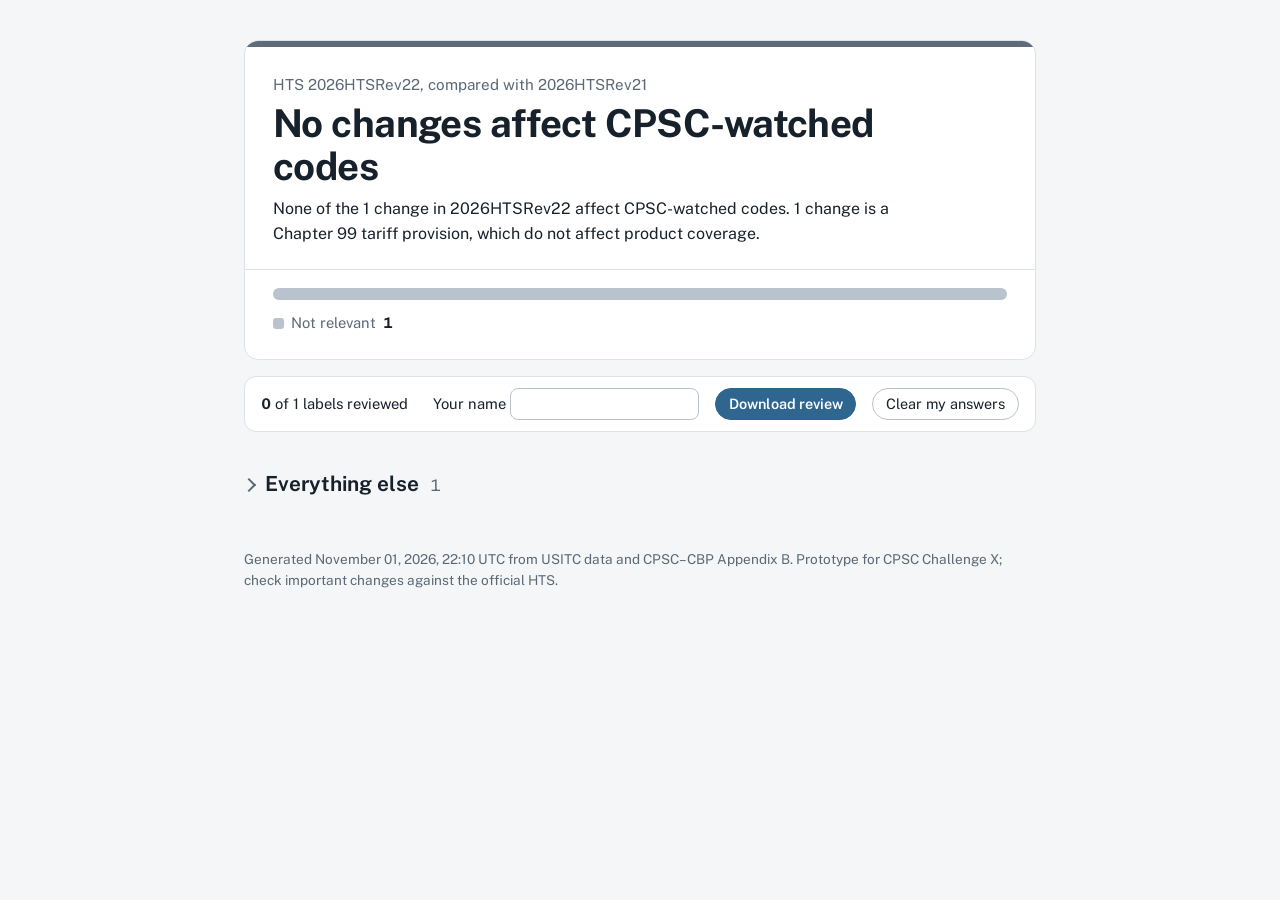
==== commit 54e64b8f: "publish hts alerts on  recent revisions" ====
--- a/docs/latest/report.html
+++ b/docs/latest/report.html
@@ -3,7 +3,7 @@
 <head>
 <meta charset="utf-8">
 <meta name="viewport" content="width=device-width, initial-scale=1">
-<title>HTS 2026HTSRev11: 45 changes affect CPSC-watched codes</title>
+<title>HTS 2026HTSRev22: No changes affect CPSC-watched codes</title>
 <link rel="preconnect" href="https://fonts.googleapis.com">
 <link href="https://fonts.googleapis.com/css2?family=Public+Sans:wght@400;500;600;700&display=swap" rel="stylesheet">
 <style>
@@ -12,7 +12,7 @@
   --paper: #F4F6F8; --sheet: #FFFFFF; --ink: #17212B; --muted: #5B6875;
   --line: #DCE2E8; --line-strong: #B9C3CD;
   --red: #B42318; --amber: #B54708; --steel: #2F6690; --steel-soft: #6C93B5;
-  --urgent: #B42318;
+  --urgent: #5D6B7A;
 }
 @media (prefers-color-scheme: dark) {
   :root {
@@ -20,7 +20,7 @@
     --paper: #12171D; --sheet: #1A2129; --ink: #E7ECF1; --muted: #9AA7B4;
     --line: #2C3540; --line-strong: #4A5664;
     --red: #F97066; --amber: #FDB022; --steel: #7CB3E0; --steel-soft: #A9C9E6;
-    --urgent: #F97066;
+    --urgent: #98A2B3;
   }
 }
 * { box-sizing: border-box; }
@@ -122,6335 +122,27 @@
 <main class="page">
   <section class="alert" aria-labelledby="headline">
     <div class="alert-head">
-      <p class="releases">HTS 2026HTSRev11, compared with 2026HTSRev10</p>
-      <h1 id="headline">45 changes affect CPSC-watched codes</h1>
-      <p class="overview">Of 333 changes in 2026HTSRev11, 45 touch CPSC-watched codes, 51 need a decision and 7 are worth checking. 11 watched codes were removed, split or renumbered, so CPSC targeting may need updating. 3 changes are Chapter 99 tariff provisions, which do not affect product coverage.</p>
+      <p class="releases">HTS 2026HTSRev22, compared with 2026HTSRev21</p>
+      <h1 id="headline">No changes affect CPSC-watched codes</h1>
+      <p class="overview">None of the 1 change in 2026HTSRev22 affect CPSC-watched codes. 1 change is a Chapter 99 tariff provision, which do not affect product coverage.</p>
     </div>
-    <div class="alert-body"><div class="strip" aria-hidden="true"><span style="flex:45 1 0;background:var(--red)" title="Covered: 45"></span><span style="flex:51 1 0;background:var(--amber)" title="Needs a decision: 51"></span><span style="flex:7 1 0;background:var(--steel)" title="Near a watched rule: 7"></span><span style="flex:230 1 0;background:var(--line-strong)" title="Not relevant: 230"></span></div><ul class="legend" aria-label="Changes by relevance, 333 in total"><li><span class="swatch" style="background:var(--red)"></span>Covered <strong>45</strong></li><li><span class="swatch" style="background:var(--amber)"></span>Needs a decision <strong>51</strong></li><li><span class="swatch" style="background:var(--steel)"></span>Near a watched rule <strong>7</strong></li><li><span class="swatch" style="background:var(--line-strong)"></span>Not relevant <strong>230</strong></li></ul></div>
+    <div class="alert-body"><div class="strip" aria-hidden="true"><span style="flex:1 1 0;background:var(--line-strong)" title="Not relevant: 1"></span></div><ul class="legend" aria-label="Changes by relevance, 1 in total"><li><span class="swatch" style="background:var(--line-strong)"></span>Not relevant <strong>1</strong></li></ul></div>
   </section>
   <section class="reviewbar" aria-label="Your review">
-    <p class="progress"><strong id="done-count">0</strong> of 333 labels reviewed</p>
+    <p class="progress"><strong id="done-count">0</strong> of 1 labels reviewed</p>
     <label>Your name <input id="reviewer" type="text" autocomplete="name"></label>
     <button type="button" class="bar-btn primary" id="export">Download review</button>
     <button type="button" class="bar-btn" id="clear">Clear my answers</button>
   </section>
-  <details class="section" open><summary><h2>Act on these</h2><span class="count">45</span></summary><p class="intro">These changes touch codes CPSC already watches.</p><ol class="changes">
-    <li class="change" style="--tier:var(--red)" data-code="3507.90.70.00"
-        data-type="renumbered" data-field=""
-        data-tier="1">
-      <div class="change-head">
-        <span class="kind">Renumbered</span><a class="code" href="https://hts.usitc.gov/search?query=3507.90.70.00" target="_blank" rel="noopener">3507.90.70.00</a>
-        <span class="tier-name">Covered · confirmed by a reviewer</span>
-      </div>
-      <p class="summary">Code 3507.90.70.00 (Other: Other) was renumbered to 3507.90.70.80.</p><div class="lineage" role="img" aria-label="3507.90.70.00 replaced by 3507.90.70.80"><div class="from"><a class="code" href="https://hts.usitc.gov/search?query=3507.90.70.00" target="_blank" rel="noopener">3507.90.70.00</a></div><div class="branch" aria-hidden="true"></div><ul class="to"><li><a class="code" href="https://hts.usitc.gov/search?query=3507.90.70.80" target="_blank" rel="noopener">3507.90.70.80</a></li></ul></div>
-      <p class="reason">covered by Appendix B item 10 (rule Chapter 35 inclusive: Albuminoidal substances; modified starches; glues; enzymes)</p>
-      <div class="review">
-        <span class="review-q">Is this label right?</span>
-        <button type="button" class="vote" data-v="correct" aria-pressed="false">Right</button>
-        <button type="button" class="vote" data-v="wrong" aria-pressed="false">Wrong</button>
-        <span class="fix" hidden>
-          <label>Should be <select class="should-be"><option value="">Choose a label</option><option value="1">Covered</option><option value="needs_review">Needs a decision</option><option value="2">Near a watched rule</option><option value="3">Similar wording</option><option value="not_relevant">Not relevant</option></select></label>
-          <input class="note" type="text" placeholder="Note (optional)" aria-label="Note">
-        </span>
-      </div>
-    </li>
-    <li class="change" style="--tier:var(--red)" data-code="3926.90.99.10"
-        data-type="possible_split" data-field=""
-        data-tier="1">
-      <div class="change-head">
-        <span class="kind">Possible split</span><a class="code" href="https://hts.usitc.gov/search?query=3926.90.99.10" target="_blank" rel="noopener">3926.90.99.10</a>
-        <span class="tier-name">Covered · confirmed by a reviewer</span>
-      </div>
-      <p class="summary">Code 3926.90.99.10 (Other: Laboratory ware) was removed, and new codes 3926.90.99.15 and 3926.90.99.20 appeared in the same group; they may replace it, so a person should check.</p><div class="lineage" role="img" aria-label="3926.90.99.10 replaced by 3926.90.99.15, 3926.90.99.20"><div class="from"><a class="code" href="https://hts.usitc.gov/search?query=3926.90.99.10" target="_blank" rel="noopener">3926.90.99.10</a></div><div class="branch" aria-hidden="true"></div><ul class="to"><li><a class="code" href="https://hts.usitc.gov/search?query=3926.90.99.15" target="_blank" rel="noopener">3926.90.99.15</a></li><li><a class="code" href="https://hts.usitc.gov/search?query=3926.90.99.20" target="_blank" rel="noopener">3926.90.99.20</a></li></ul></div><p class="lineage-note">Replacement not confirmed: check these codes.</p>
-      <p class="reason">covered by Appendix B item 14 (rule 3926: Plastics and articles thereof)</p>
-      <div class="review">
-        <span class="review-q">Is this label right?</span>
-        <button type="button" class="vote" data-v="correct" aria-pressed="false">Right</button>
-        <button type="button" class="vote" data-v="wrong" aria-pressed="false">Wrong</button>
-        <span class="fix" hidden>
-          <label>Should be <select class="should-be"><option value="">Choose a label</option><option value="1">Covered</option><option value="needs_review">Needs a decision</option><option value="2">Near a watched rule</option><option value="3">Similar wording</option><option value="not_relevant">Not relevant</option></select></label>
-          <input class="note" type="text" placeholder="Note (optional)" aria-label="Note">
-        </span>
-      </div>
-    </li>
-    <li class="change" style="--tier:var(--red)" data-code="7113.19.29.00"
-        data-type="renumbered" data-field=""
-        data-tier="1">
-      <div class="change-head">
-        <span class="kind">Renumbered</span><a class="code" href="https://hts.usitc.gov/search?query=7113.19.29.00" target="_blank" rel="noopener">7113.19.29.00</a>
-        <span class="tier-name">Covered</span>
-      </div>
-      <p class="summary">Code 7113.19.29.00 (Necklaces and neck chains, of gold: Other) was renumbered to 7113.19.29.90.</p><div class="lineage" role="img" aria-label="7113.19.29.00 replaced by 7113.19.29.90"><div class="from"><a class="code" href="https://hts.usitc.gov/search?query=7113.19.29.00" target="_blank" rel="noopener">7113.19.29.00</a></div><div class="branch" aria-hidden="true"></div><ul class="to"><li><a class="code" href="https://hts.usitc.gov/search?query=7113.19.29.90" target="_blank" rel="noopener">7113.19.29.90</a></li></ul></div>
-      <p class="reason">covered by Appendix B item 44 (rule 7113: Pearls, precious stones and metals, and articles thereof; imitation jewelry)</p>
-      <div class="review">
-        <span class="review-q">Is this label right?</span>
-        <button type="button" class="vote" data-v="correct" aria-pressed="false">Right</button>
-        <button type="button" class="vote" data-v="wrong" aria-pressed="false">Wrong</button>
-        <span class="fix" hidden>
-          <label>Should be <select class="should-be"><option value="">Choose a label</option><option value="1">Covered</option><option value="needs_review">Needs a decision</option><option value="2">Near a watched rule</option><option value="3">Similar wording</option><option value="not_relevant">Not relevant</option></select></label>
-          <input class="note" type="text" placeholder="Note (optional)" aria-label="Note">
-        </span>
-      </div>
-    </li>
-    <li class="change" style="--tier:var(--red)" data-code="8307.10.60.00"
-        data-type="renumbered" data-field=""
-        data-tier="1">
-      <div class="change-head">
-        <span class="kind">Renumbered</span><a class="code" href="https://hts.usitc.gov/search?query=8307.10.60.00" target="_blank" rel="noopener">8307.10.60.00</a>
-        <span class="tier-name">Covered</span>
-      </div>
-      <p class="summary">Code 8307.10.60.00 (Of iron or steel: Other) was renumbered to 8307.10.60.60.</p><div class="lineage" role="img" aria-label="8307.10.60.00 replaced by 8307.10.60.60"><div class="from"><a class="code" href="https://hts.usitc.gov/search?query=8307.10.60.00" target="_blank" rel="noopener">8307.10.60.00</a></div><div class="branch" aria-hidden="true"></div><ul class="to"><li><a class="code" href="https://hts.usitc.gov/search?query=8307.10.60.60" target="_blank" rel="noopener">8307.10.60.60</a></li></ul></div>
-      <p class="reason">covered by Appendix B item 54 (rule 8302.50.0000-8311: Miscellaneous articles of base metal)</p>
-      <div class="review">
-        <span class="review-q">Is this label right?</span>
-        <button type="button" class="vote" data-v="correct" aria-pressed="false">Right</button>
-        <button type="button" class="vote" data-v="wrong" aria-pressed="false">Wrong</button>
-        <span class="fix" hidden>
-          <label>Should be <select class="should-be"><option value="">Choose a label</option><option value="1">Covered</option><option value="needs_review">Needs a decision</option><option value="2">Near a watched rule</option><option value="3">Similar wording</option><option value="not_relevant">Not relevant</option></select></label>
-          <input class="note" type="text" placeholder="Note (optional)" aria-label="Note">
-        </span>
-      </div>
-    </li>
-    <li class="change" style="--tier:var(--red)" data-code="8424.30.90.00"
-        data-type="renumbered" data-field=""
-        data-tier="1">
-      <div class="change-head">
-        <span class="kind">Renumbered</span><a class="code" href="https://hts.usitc.gov/search?query=8424.30.90.00" target="_blank" rel="noopener">8424.30.90.00</a>
-        <span class="tier-name">Covered</span>
-      </div>
-      <p class="summary">Code 8424.30.90.00 (Steam or sand blasting machines and similar jet projecting machines: Other) was renumbered to 8424.30.90.90.</p><div class="lineage" role="img" aria-label="8424.30.90.00 replaced by 8424.30.90.90"><div class="from"><a class="code" href="https://hts.usitc.gov/search?query=8424.30.90.00" target="_blank" rel="noopener">8424.30.90.00</a></div><div class="branch" aria-hidden="true"></div><ul class="to"><li><a class="code" href="https://hts.usitc.gov/search?query=8424.30.90.90" target="_blank" rel="noopener">8424.30.90.90</a></li></ul></div>
-      <p class="reason">covered by Appendix B item 55 (rule 8424.10-8424.30: Nuclear reactors, boilers, machinery and mechanical appliances; parts thereof)</p>
-      <div class="review">
-        <span class="review-q">Is this label right?</span>
-        <button type="button" class="vote" data-v="correct" aria-pressed="false">Right</button>
-        <button type="button" class="vote" data-v="wrong" aria-pressed="false">Wrong</button>
-        <span class="fix" hidden>
-          <label>Should be <select class="should-be"><option value="">Choose a label</option><option value="1">Covered</option><option value="needs_review">Needs a decision</option><option value="2">Near a watched rule</option><option value="3">Similar wording</option><option value="not_relevant">Not relevant</option></select></label>
-          <input class="note" type="text" placeholder="Note (optional)" aria-label="Note">
-        </span>
-      </div>
-    </li>
-    <li class="change" style="--tier:var(--red)" data-code="8424.90.90.40"
-        data-type="possible_split" data-field=""
-        data-tier="1">
-      <div class="change-head">
-        <span class="kind">Possible split</span><a class="code" href="https://hts.usitc.gov/search?query=8424.90.90.40" target="_blank" rel="noopener">8424.90.90.40</a>
-        <span class="tier-name">Covered</span>
-      </div>
-      <p class="summary">Code 8424.90.90.40 (Other: Of steam and similar jet projecting machines) was removed, and new codes 8424.90.90.10 and 8424.90.90.20 appeared in the same group; they may replace it, so a person should check.</p><div class="lineage" role="img" aria-label="8424.90.90.40 replaced by 8424.90.90.10, 8424.90.90.20"><div class="from"><a class="code" href="https://hts.usitc.gov/search?query=8424.90.90.40" target="_blank" rel="noopener">8424.90.90.40</a></div><div class="branch" aria-hidden="true"></div><ul class="to"><li><a class="code" href="https://hts.usitc.gov/search?query=8424.90.90.10" target="_blank" rel="noopener">8424.90.90.10</a></li><li><a class="code" href="https://hts.usitc.gov/search?query=8424.90.90.20" target="_blank" rel="noopener">8424.90.90.20</a></li></ul></div><p class="lineage-note">Replacement not confirmed: check these codes.</p>
-      <p class="reason">covered by Appendix B item 55 (rule 8424.90: Nuclear reactors, boilers, machinery and mechanical appliances; parts thereof)</p>
-      <div class="review">
-        <span class="review-q">Is this label right?</span>
-        <button type="button" class="vote" data-v="correct" aria-pressed="false">Right</button>
-        <button type="button" class="vote" data-v="wrong" aria-pressed="false">Wrong</button>
-        <span class="fix" hidden>
-          <label>Should be <select class="should-be"><option value="">Choose a label</option><option value="1">Covered</option><option value="needs_review">Needs a decision</option><option value="2">Near a watched rule</option><option value="3">Similar wording</option><option value="not_relevant">Not relevant</option></select></label>
-          <input class="note" type="text" placeholder="Note (optional)" aria-label="Note">
-        </span>
-      </div>
-    </li>
-    <li class="change" style="--tier:var(--red)" data-code="8504.40.95.70"
-        data-type="possible_split" data-field=""
-        data-tier="1">
-      <div class="change-head">
-        <span class="kind">Possible split</span><a class="code" href="https://hts.usitc.gov/search?query=8504.40.95.70" target="_blank" rel="noopener">8504.40.95.70</a>
-        <span class="tier-name">Covered</span>
-      </div>
-      <p class="summary">Code 8504.40.95.70 (Other: Inverters) was removed, and new codes 8504.40.95.71, 8504.40.95.73, 8504.40.95.75, 8504.40.95.77, 8504.40.95.78 and 8504.40.95.79 appeared in the same group; they may replace it, so a person should check.</p><div class="lineage" role="img" aria-label="8504.40.95.70 replaced by 8504.40.95.71, 8504.40.95.73, 8504.40.95.75, 8504.40.95.77, 8504.40.95.78, 8504.40.95.79"><div class="from"><a class="code" href="https://hts.usitc.gov/search?query=8504.40.95.70" target="_blank" rel="noopener">8504.40.95.70</a></div><div class="branch" aria-hidden="true"></div><ul class="to"><li><a class="code" href="https://hts.usitc.gov/search?query=8504.40.95.71" target="_blank" rel="noopener">8504.40.95.71</a></li><li><a class="code" href="https://hts.usitc.gov/search?query=8504.40.95.73" target="_blank" rel="noopener">8504.40.95.73</a></li><li><a class="code" href="https://hts.usitc.gov/search?query=8504.40.95.75" target="_blank" rel="noopener">8504.40.95.75</a></li><li><a class="code" href="https://hts.usitc.gov/search?query=8504.40.95.77" target="_blank" rel="noopener">8504.40.95.77</a></li><li><a class="code" href="https://hts.usitc.gov/search?query=8504.40.95.78" target="_blank" rel="noopener">8504.40.95.78</a></li><li><a class="code" href="https://hts.usitc.gov/search?query=8504.40.95.79" target="_blank" rel="noopener">8504.40.95.79</a></li></ul></div><p class="lineage-note">Replacement not confirmed: check these codes.</p>
-      <p class="reason">covered by Appendix B item 56 (rule 8502-8511: Electrical machinery and equipment and parts thereof; sound and television recorders and reproducers)</p>
-      <div class="review">
-        <span class="review-q">Is this label right?</span>
-        <button type="button" class="vote" data-v="correct" aria-pressed="false">Right</button>
-        <button type="button" class="vote" data-v="wrong" aria-pressed="false">Wrong</button>
-        <span class="fix" hidden>
-          <label>Should be <select class="should-be"><option value="">Choose a label</option><option value="1">Covered</option><option value="needs_review">Needs a decision</option><option value="2">Near a watched rule</option><option value="3">Similar wording</option><option value="not_relevant">Not relevant</option></select></label>
-          <input class="note" type="text" placeholder="Note (optional)" aria-label="Note">
-        </span>
-      </div>
-    </li>
-    <li class="change" style="--tier:var(--red)" data-code="8507.20.80.10"
-        data-type="possible_split" data-field=""
-        data-tier="1">
-      <div class="change-head">
-        <span class="kind">Possible split</span><a class="code" href="https://hts.usitc.gov/search?query=8507.20.80.10" target="_blank" rel="noopener">8507.20.80.10</a>
-        <span class="tier-name">Covered</span>
-      </div>
-      <p class="summary">Code 8507.20.80.10 (Other: Of a kind described in subheading 9903.45.25) was removed, and new codes 8507.20.80.92 appeared in the same group; they may replace it, so a person should check.</p><div class="lineage" role="img" aria-label="8507.20.80.10 replaced by 8507.20.80.92"><div class="from"><a class="code" href="https://hts.usitc.gov/search?query=8507.20.80.10" target="_blank" rel="noopener">8507.20.80.10</a></div><div class="branch" aria-hidden="true"></div><ul class="to"><li><a class="code" href="https://hts.usitc.gov/search?query=8507.20.80.92" target="_blank" rel="noopener">8507.20.80.92</a></li></ul></div><p class="lineage-note">Replacement not confirmed: check these codes.</p>
-      <p class="reason">covered by Appendix B item 56 (rule 8502-8511: Electrical machinery and equipment and parts thereof; sound and television recorders and reproducers)</p>
-      <div class="review">
-        <span class="review-q">Is this label right?</span>
-        <button type="button" class="vote" data-v="correct" aria-pressed="false">Right</button>
-        <button type="button" class="vote" data-v="wrong" aria-pressed="false">Wrong</button>
-        <span class="fix" hidden>
-          <label>Should be <select class="should-be"><option value="">Choose a label</option><option value="1">Covered</option><option value="needs_review">Needs a decision</option><option value="2">Near a watched rule</option><option value="3">Similar wording</option><option value="not_relevant">Not relevant</option></select></label>
-          <input class="note" type="text" placeholder="Note (optional)" aria-label="Note">
-        </span>
-      </div>
-    </li>
-    <li class="change" style="--tier:var(--red)" data-code="8507.20.80.91"
-        data-type="renumbered" data-field=""
-        data-tier="1">
-      <div class="change-head">
-        <span class="kind">Renumbered</span><a class="code" href="https://hts.usitc.gov/search?query=8507.20.80.91" target="_blank" rel="noopener">8507.20.80.91</a>
-        <span class="tier-name">Covered</span>
-      </div>
-      <p class="summary">Code 8507.20.80.91 (Other: Other) was renumbered to 8507.20.80.92.</p><div class="lineage" role="img" aria-label="8507.20.80.91 replaced by 8507.20.80.92"><div class="from"><a class="code" href="https://hts.usitc.gov/search?query=8507.20.80.91" target="_blank" rel="noopener">8507.20.80.91</a></div><div class="branch" aria-hidden="true"></div><ul class="to"><li><a class="code" href="https://hts.usitc.gov/search?query=8507.20.80.92" target="_blank" rel="noopener">8507.20.80.92</a></li></ul></div>
-      <p class="reason">covered by Appendix B item 56 (rule 8502-8511: Electrical machinery and equipment and parts thereof; sound and television recorders and reproducers)</p>
-      <div class="review">
-        <span class="review-q">Is this label right?</span>
-        <button type="button" class="vote" data-v="correct" aria-pressed="false">Right</button>
-        <button type="button" class="vote" data-v="wrong" aria-pressed="false">Wrong</button>
-        <span class="fix" hidden>
-          <label>Should be <select class="should-be"><option value="">Choose a label</option><option value="1">Covered</option><option value="needs_review">Needs a decision</option><option value="2">Near a watched rule</option><option value="3">Similar wording</option><option value="not_relevant">Not relevant</option></select></label>
-          <input class="note" type="text" placeholder="Note (optional)" aria-label="Note">
-        </span>
-      </div>
-    </li>
-    <li class="change" style="--tier:var(--red)" data-code="8707.10.00.40"
-        data-type="possible_split" data-field=""
-        data-tier="1">
-      <div class="change-head">
-        <span class="kind">Possible split</span><a class="code" href="https://hts.usitc.gov/search?query=8707.10.00.40" target="_blank" rel="noopener">8707.10.00.40</a>
-        <span class="tier-name">Covered</span>
-      </div>
-      <p class="summary">Code 8707.10.00.40 (For vehicles of heading 8703: For other vehicles) was removed, and new codes 8707.10.00.30 and 8707.10.00.90 appeared in the same group; they may replace it, so a person should check.</p><div class="lineage" role="img" aria-label="8707.10.00.40 replaced by 8707.10.00.30, 8707.10.00.90"><div class="from"><a class="code" href="https://hts.usitc.gov/search?query=8707.10.00.40" target="_blank" rel="noopener">8707.10.00.40</a></div><div class="branch" aria-hidden="true"></div><ul class="to"><li><a class="code" href="https://hts.usitc.gov/search?query=8707.10.00.30" target="_blank" rel="noopener">8707.10.00.30</a></li><li><a class="code" href="https://hts.usitc.gov/search?query=8707.10.00.90" target="_blank" rel="noopener">8707.10.00.90</a></li></ul></div><p class="lineage-note">Replacement not confirmed: check these codes.</p>
-      <p class="reason">related code 8707.10.00.90 covered by Appendix B item 57 (rule 8707.10.0090: Vehicles other than railway or tramway rolling-stock, and parts and accessories thereof)</p>
-      <div class="review">
-        <span class="review-q">Is this label right?</span>
-        <button type="button" class="vote" data-v="correct" aria-pressed="false">Right</button>
-        <button type="button" class="vote" data-v="wrong" aria-pressed="false">Wrong</button>
-        <span class="fix" hidden>
-          <label>Should be <select class="should-be"><option value="">Choose a label</option><option value="1">Covered</option><option value="needs_review">Needs a decision</option><option value="2">Near a watched rule</option><option value="3">Similar wording</option><option value="not_relevant">Not relevant</option></select></label>
-          <input class="note" type="text" placeholder="Note (optional)" aria-label="Note">
-        </span>
-      </div>
-    </li>
-    <li class="change" style="--tier:var(--red)" data-code="9404.10.00.00"
-        data-type="possible_split" data-field=""
-        data-tier="1">
-      <div class="change-head">
-        <span class="kind">Possible split</span><a class="code" href="https://hts.usitc.gov/search?query=9404.10.00.00" target="_blank" rel="noopener">9404.10.00.00</a>
-        <span class="tier-name">Covered</span>
-      </div>
-      <p class="summary">Code 9404.10.00.00 (Mattress supports; articles of bedding and similar furnishing (for example, mattresses, q…) was removed, and new codes 9404.10.00.20 and 9404.10.00.50 appeared in the same group; they may replace it, so a person should check.</p><div class="lineage" role="img" aria-label="9404.10.00.00 replaced by 9404.10.00.20, 9404.10.00.50"><div class="from"><a class="code" href="https://hts.usitc.gov/search?query=9404.10.00.00" target="_blank" rel="noopener">9404.10.00.00</a></div><div class="branch" aria-hidden="true"></div><ul class="to"><li><a class="code" href="https://hts.usitc.gov/search?query=9404.10.00.20" target="_blank" rel="noopener">9404.10.00.20</a></li><li><a class="code" href="https://hts.usitc.gov/search?query=9404.10.00.50" target="_blank" rel="noopener">9404.10.00.50</a></li></ul></div><p class="lineage-note">Replacement not confirmed: check these codes.</p>
-      <p class="reason">covered by Appendix B item 63 (rule 9404-9406: Furniture; bedding, mattresses, cushions; lamps and lighting fittings; illuminated signs; prefabricated buildings)</p>
-      <div class="review">
-        <span class="review-q">Is this label right?</span>
-        <button type="button" class="vote" data-v="correct" aria-pressed="false">Right</button>
-        <button type="button" class="vote" data-v="wrong" aria-pressed="false">Wrong</button>
-        <span class="fix" hidden>
-          <label>Should be <select class="should-be"><option value="">Choose a label</option><option value="1">Covered</option><option value="needs_review">Needs a decision</option><option value="2">Near a watched rule</option><option value="3">Similar wording</option><option value="not_relevant">Not relevant</option></select></label>
-          <input class="note" type="text" placeholder="Note (optional)" aria-label="Note">
-        </span>
-      </div>
-    </li>
-    <li class="change" style="--tier:var(--red)" data-code="3507.90.70"
-        data-type="added" data-field=""
-        data-tier="1">
-      <div class="change-head">
-        <span class="kind">Added</span><a class="code" href="https://hts.usitc.gov/search?query=3507.90.70" target="_blank" rel="noopener">3507.90.70</a>
-        <span class="tier-name">Covered</span>
-      </div>
-      <p class="summary">New code 3507.90.70 added (Other: Other).</p>
-      <p class="reason">covered by Appendix B item 10 (rule Chapter 35 inclusive: Albuminoidal substances; modified starches; glues; enzymes)</p>
-      <div class="review">
-        <span class="review-q">Is this label right?</span>
-        <button type="button" class="vote" data-v="correct" aria-pressed="false">Right</button>
-        <button type="button" class="vote" data-v="wrong" aria-pressed="false">Wrong</button>
-        <span class="fix" hidden>
-          <label>Should be <select class="should-be"><option value="">Choose a label</option><option value="1">Covered</option><option value="needs_review">Needs a decision</option><option value="2">Near a watched rule</option><option value="3">Similar wording</option><option value="not_relevant">Not relevant</option></select></label>
-          <input class="note" type="text" placeholder="Note (optional)" aria-label="Note">
-        </span>
-      </div>
-    </li>
-    <li class="change" style="--tier:var(--red)" data-code="3507.90.70.10"
-        data-type="added" data-field=""
-        data-tier="1">
-      <div class="change-head">
-        <span class="kind">Added</span><a class="code" href="https://hts.usitc.gov/search?query=3507.90.70.10" target="_blank" rel="noopener">3507.90.70.10</a>
-        <span class="tier-name">Covered</span>
-      </div>
-      <p class="summary">New code 3507.90.70.10 added (Other: Enzymes – proteases, amylases, lipases, cellulases, pectinases, oxidases, and cata…).</p>
-      <p class="reason">covered by Appendix B item 10 (rule Chapter 35 inclusive: Albuminoidal substances; modified starches; glues; enzymes)</p>
-      <div class="review">
-        <span class="review-q">Is this label right?</span>
-        <button type="button" class="vote" data-v="correct" aria-pressed="false">Right</button>
-        <button type="button" class="vote" data-v="wrong" aria-pressed="false">Wrong</button>
-        <span class="fix" hidden>
-          <label>Should be <select class="should-be"><option value="">Choose a label</option><option value="1">Covered</option><option value="needs_review">Needs a decision</option><option value="2">Near a watched rule</option><option value="3">Similar wording</option><option value="not_relevant">Not relevant</option></select></label>
-          <input class="note" type="text" placeholder="Note (optional)" aria-label="Note">
-        </span>
-      </div>
-    </li>
-    <li class="change" style="--tier:var(--red)" data-code="3507.90.70.80"
-        data-type="added" data-field=""
-        data-tier="1">
-      <div class="change-head">
-        <span class="kind">Added</span><a class="code" href="https://hts.usitc.gov/search?query=3507.90.70.80" target="_blank" rel="noopener">3507.90.70.80</a>
-        <span class="tier-name">Covered</span>
-      </div>
-      <p class="summary">New code 3507.90.70.80 added (Other: Other), replacing 3507.90.70.00.</p>
-      <p class="reason">covered by Appendix B item 10 (rule Chapter 35 inclusive: Albuminoidal substances; modified starches; glues; enzymes)</p>
-      <div class="review">
-        <span class="review-q">Is this label right?</span>
-        <button type="button" class="vote" data-v="correct" aria-pressed="false">Right</button>
-        <button type="button" class="vote" data-v="wrong" aria-pressed="false">Wrong</button>
-        <span class="fix" hidden>
-          <label>Should be <select class="should-be"><option value="">Choose a label</option><option value="1">Covered</option><option value="needs_review">Needs a decision</option><option value="2">Near a watched rule</option><option value="3">Similar wording</option><option value="not_relevant">Not relevant</option></select></label>
-          <input class="note" type="text" placeholder="Note (optional)" aria-label="Note">
-        </span>
-      </div>
-    </li>
-    <li class="change" style="--tier:var(--red)" data-code="3818.00.00.40"
-        data-type="added" data-field=""
-        data-tier="1">
-      <div class="change-head">
-        <span class="kind">Added</span><a class="code" href="https://hts.usitc.gov/search?query=3818.00.00.40" target="_blank" rel="noopener">3818.00.00.40</a>
-        <span class="tier-name">Covered</span>
-      </div>
-      <p class="summary">New code 3818.00.00.40 added (Monocrystalline silicon wafers, doped: Round (circular) shaped, as described in statistic…).</p>
-      <p class="reason">covered by Appendix B item 13 (rule 3801-3824: Miscellaneous chemical products)</p>
-      <div class="review">
-        <span class="review-q">Is this label right?</span>
-        <button type="button" class="vote" data-v="correct" aria-pressed="false">Right</button>
-        <button type="button" class="vote" data-v="wrong" aria-pressed="false">Wrong</button>
-        <span class="fix" hidden>
-          <label>Should be <select class="should-be"><option value="">Choose a label</option><option value="1">Covered</option><option value="needs_review">Needs a decision</option><option value="2">Near a watched rule</option><option value="3">Similar wording</option><option value="not_relevant">Not relevant</option></select></label>
-          <input class="note" type="text" placeholder="Note (optional)" aria-label="Note">
-        </span>
-      </div>
-    </li>
-    <li class="change" style="--tier:var(--red)" data-code="3818.00.00.45"
-        data-type="added" data-field=""
-        data-tier="1">
-      <div class="change-head">
-        <span class="kind">Added</span><a class="code" href="https://hts.usitc.gov/search?query=3818.00.00.45" target="_blank" rel="noopener">3818.00.00.45</a>
-        <span class="tier-name">Covered</span>
-      </div>
-      <p class="summary">New code 3818.00.00.45 added (Monocrystalline silicon wafers, doped: Pseudo-square or rectangular in shape, as describe…).</p>
-      <p class="reason">covered by Appendix B item 13 (rule 3801-3824: Miscellaneous chemical products)</p>
-      <div class="review">
-        <span class="review-q">Is this label right?</span>
-        <button type="button" class="vote" data-v="correct" aria-pressed="false">Right</button>
-        <button type="button" class="vote" data-v="wrong" aria-pressed="false">Wrong</button>
-        <span class="fix" hidden>
-          <label>Should be <select class="should-be"><option value="">Choose a label</option><option value="1">Covered</option><option value="needs_review">Needs a decision</option><option value="2">Near a watched rule</option><option value="3">Similar wording</option><option value="not_relevant">Not relevant</option></select></label>
-          <input class="note" type="text" placeholder="Note (optional)" aria-label="Note">
-        </span>
-      </div>
-    </li>
-    <li class="change" style="--tier:var(--red)" data-code="3818.00.00.50"
-        data-type="added" data-field=""
-        data-tier="1">
-      <div class="change-head">
-        <span class="kind">Added</span><a class="code" href="https://hts.usitc.gov/search?query=3818.00.00.50" target="_blank" rel="noopener">3818.00.00.50</a>
-        <span class="tier-name">Covered</span>
-      </div>
-      <p class="summary">New code 3818.00.00.50 added (Monocrystalline silicon wafers, doped: Other), replacing 3818.00.00.95.</p>
-      <p class="reason">covered by Appendix B item 13 (rule 3801-3824: Miscellaneous chemical products)</p>
-      <div class="review">
-        <span class="review-q">Is this label right?</span>
-        <button type="button" class="vote" data-v="correct" aria-pressed="false">Right</button>
-        <button type="button" class="vote" data-v="wrong" aria-pressed="false">Wrong</button>
-        <span class="fix" hidden>
-          <label>Should be <select class="should-be"><option value="">Choose a label</option><option value="1">Covered</option><option value="needs_review">Needs a decision</option><option value="2">Near a watched rule</option><option value="3">Similar wording</option><option value="not_relevant">Not relevant</option></select></label>
-          <input class="note" type="text" placeholder="Note (optional)" aria-label="Note">
-        </span>
-      </div>
-    </li>
-    <li class="change" style="--tier:var(--red)" data-code="3818.00.00.91"
-        data-type="added" data-field=""
-        data-tier="1">
-      <div class="change-head">
-        <span class="kind">Added</span><a class="code" href="https://hts.usitc.gov/search?query=3818.00.00.91" target="_blank" rel="noopener">3818.00.00.91</a>
-        <span class="tier-name">Covered</span>
-      </div>
-      <p class="summary">New code 3818.00.00.91 added (Chemical elements doped for use in electronics, in the form of discs, wafers or similar f…), replacing 3818.00.00.95.</p>
-      <p class="reason">covered by Appendix B item 13 (rule 3801-3824: Miscellaneous chemical products)</p>
-      <div class="review">
-        <span class="review-q">Is this label right?</span>
-        <button type="button" class="vote" data-v="correct" aria-pressed="false">Right</button>
-        <button type="button" class="vote" data-v="wrong" aria-pressed="false">Wrong</button>
-        <span class="fix" hidden>
-          <label>Should be <select class="should-be"><option value="">Choose a label</option><option value="1">Covered</option><option value="needs_review">Needs a decision</option><option value="2">Near a watched rule</option><option value="3">Similar wording</option><option value="not_relevant">Not relevant</option></select></label>
-          <input class="note" type="text" placeholder="Note (optional)" aria-label="Note">
-        </span>
-      </div>
-    </li>
-    <li class="change" style="--tier:var(--red)" data-code="3926.90.99.15"
-        data-type="added" data-field=""
-        data-tier="1">
-      <div class="change-head">
-        <span class="kind">Added</span><a class="code" href="https://hts.usitc.gov/search?query=3926.90.99.15" target="_blank" rel="noopener">3926.90.99.15</a>
-        <span class="tier-name">Covered</span>
-      </div>
-      <p class="summary">New code 3926.90.99.15 added (Laboratory ware: Separatory funnels), replacing 3926.90.99.10.</p>
-      <p class="reason">covered by Appendix B item 14 (rule 3926: Plastics and articles thereof)</p>
-      <div class="review">
-        <span class="review-q">Is this label right?</span>
-        <button type="button" class="vote" data-v="correct" aria-pressed="false">Right</button>
-        <button type="button" class="vote" data-v="wrong" aria-pressed="false">Wrong</button>
-        <span class="fix" hidden>
-          <label>Should be <select class="should-be"><option value="">Choose a label</option><option value="1">Covered</option><option value="needs_review">Needs a decision</option><option value="2">Near a watched rule</option><option value="3">Similar wording</option><option value="not_relevant">Not relevant</option></select></label>
-          <input class="note" type="text" placeholder="Note (optional)" aria-label="Note">
-        </span>
-      </div>
-    </li>
-    <li class="change" style="--tier:var(--red)" data-code="3926.90.99.20"
-        data-type="added" data-field=""
-        data-tier="1">
-      <div class="change-head">
-        <span class="kind">Added</span><a class="code" href="https://hts.usitc.gov/search?query=3926.90.99.20" target="_blank" rel="noopener">3926.90.99.20</a>
-        <span class="tier-name">Covered</span>
-      </div>
-      <p class="summary">New code 3926.90.99.20 added (Laboratory ware: Other), replacing 3926.90.99.10.</p>
-      <p class="reason">covered by Appendix B item 14 (rule 3926: Plastics and articles thereof)</p>
-      <div class="review">
-        <span class="review-q">Is this label right?</span>
-        <button type="button" class="vote" data-v="correct" aria-pressed="false">Right</button>
-        <button type="button" class="vote" data-v="wrong" aria-pressed="false">Wrong</button>
-        <span class="fix" hidden>
-          <label>Should be <select class="should-be"><option value="">Choose a label</option><option value="1">Covered</option><option value="needs_review">Needs a decision</option><option value="2">Near a watched rule</option><option value="3">Similar wording</option><option value="not_relevant">Not relevant</option></select></label>
-          <input class="note" type="text" placeholder="Note (optional)" aria-label="Note">
-        </span>
-      </div>
-    </li>
-    <li class="change" style="--tier:var(--red)" data-code="7113.19.29"
-        data-type="added" data-field=""
-        data-tier="1">
-      <div class="change-head">
-        <span class="kind">Added</span><a class="code" href="https://hts.usitc.gov/search?query=7113.19.29" target="_blank" rel="noopener">7113.19.29</a>
-        <span class="tier-name">Covered</span>
-      </div>
-      <p class="summary">New code 7113.19.29 added (Necklaces and neck chains, of gold: Other).</p>
-      <p class="reason">covered by Appendix B item 44 (rule 7113: Pearls, precious stones and metals, and articles thereof; imitation jewelry)</p>
-      <div class="review">
-        <span class="review-q">Is this label right?</span>
-        <button type="button" class="vote" data-v="correct" aria-pressed="false">Right</button>
-        <button type="button" class="vote" data-v="wrong" aria-pressed="false">Wrong</button>
-        <span class="fix" hidden>
-          <label>Should be <select class="should-be"><option value="">Choose a label</option><option value="1">Covered</option><option value="needs_review">Needs a decision</option><option value="2">Near a watched rule</option><option value="3">Similar wording</option><option value="not_relevant">Not relevant</option></select></label>
-          <input class="note" type="text" placeholder="Note (optional)" aria-label="Note">
-        </span>
-      </div>
-    </li>
-    <li class="change" style="--tier:var(--red)" data-code="7113.19.29.10"
-        data-type="added" data-field=""
-        data-tier="1">
-      <div class="change-head">
-        <span class="kind">Added</span><a class="code" href="https://hts.usitc.gov/search?query=7113.19.29.10" target="_blank" rel="noopener">7113.19.29.10</a>
-        <span class="tier-name">Covered</span>
-      </div>
-      <p class="summary">New code 7113.19.29.10 added (Other: Uniform link).</p>
-      <p class="reason">covered by Appendix B item 44 (rule 7113: Pearls, precious stones and metals, and articles thereof; imitation jewelry)</p>
-      <div class="review">
-        <span class="review-q">Is this label right?</span>
-        <button type="button" class="vote" data-v="correct" aria-pressed="false">Right</button>
-        <button type="button" class="vote" data-v="wrong" aria-pressed="false">Wrong</button>
-        <span class="fix" hidden>
-          <label>Should be <select class="should-be"><option value="">Choose a label</option><option value="1">Covered</option><option value="needs_review">Needs a decision</option><option value="2">Near a watched rule</option><option value="3">Similar wording</option><option value="not_relevant">Not relevant</option></select></label>
-          <input class="note" type="text" placeholder="Note (optional)" aria-label="Note">
-        </span>
-      </div>
-    </li>
-    <li class="change" style="--tier:var(--red)" data-code="7113.19.29.90"
-        data-type="added" data-field=""
-        data-tier="1">
-      <div class="change-head">
-        <span class="kind">Added</span><a class="code" href="https://hts.usitc.gov/search?query=7113.19.29.90" target="_blank" rel="noopener">7113.19.29.90</a>
-        <span class="tier-name">Covered</span>
-      </div>
-      <p class="summary">New code 7113.19.29.90 added (Other: Other), replacing 7113.19.29.00.</p>
-      <p class="reason">covered by Appendix B item 44 (rule 7113: Pearls, precious stones and metals, and articles thereof; imitation jewelry)</p>
-      <div class="review">
-        <span class="review-q">Is this label right?</span>
-        <button type="button" class="vote" data-v="correct" aria-pressed="false">Right</button>
-        <button type="button" class="vote" data-v="wrong" aria-pressed="false">Wrong</button>
-        <span class="fix" hidden>
-          <label>Should be <select class="should-be"><option value="">Choose a label</option><option value="1">Covered</option><option value="needs_review">Needs a decision</option><option value="2">Near a watched rule</option><option value="3">Similar wording</option><option value="not_relevant">Not relevant</option></select></label>
-          <input class="note" type="text" placeholder="Note (optional)" aria-label="Note">
-        </span>
-      </div>
-    </li>
-    <li class="change" style="--tier:var(--red)" data-code="8307.10.60"
-        data-type="added" data-field=""
-        data-tier="1">
-      <div class="change-head">
-        <span class="kind">Added</span><a class="code" href="https://hts.usitc.gov/search?query=8307.10.60" target="_blank" rel="noopener">8307.10.60</a>
-        <span class="tier-name">Covered</span>
-      </div>
-      <p class="summary">New code 8307.10.60 added (Of iron or steel: Other).</p>
-      <p class="reason">covered by Appendix B item 54 (rule 8302.50.0000-8311: Miscellaneous articles of base metal)</p>
-      <div class="review">
-        <span class="review-q">Is this label right?</span>
-        <button type="button" class="vote" data-v="correct" aria-pressed="false">Right</button>
-        <button type="button" class="vote" data-v="wrong" aria-pressed="false">Wrong</button>
-        <span class="fix" hidden>
-          <label>Should be <select class="should-be"><option value="">Choose a label</option><option value="1">Covered</option><option value="needs_review">Needs a decision</option><option value="2">Near a watched rule</option><option value="3">Similar wording</option><option value="not_relevant">Not relevant</option></select></label>
-          <input class="note" type="text" placeholder="Note (optional)" aria-label="Note">
-        </span>
-      </div>
-    </li>
-    <li class="change" style="--tier:var(--red)" data-code="8307.10.60.10"
-        data-type="added" data-field=""
-        data-tier="1">
-      <div class="change-head">
-        <span class="kind">Added</span><a class="code" href="https://hts.usitc.gov/search?query=8307.10.60.10" target="_blank" rel="noopener">8307.10.60.10</a>
-        <span class="tier-name">Covered</span>
-      </div>
-      <p class="summary">New code 8307.10.60.10 added (Other: Jacketed corrugated stainless steel tubing as described in statistical note 1 to t…).</p>
-      <p class="reason">covered by Appendix B item 54 (rule 8302.50.0000-8311: Miscellaneous articles of base metal)</p>
-      <div class="review">
-        <span class="review-q">Is this label right?</span>
-        <button type="button" class="vote" data-v="correct" aria-pressed="false">Right</button>
-        <button type="button" class="vote" data-v="wrong" aria-pressed="false">Wrong</button>
-        <span class="fix" hidden>
-          <label>Should be <select class="should-be"><option value="">Choose a label</option><option value="1">Covered</option><option value="needs_review">Needs a decision</option><option value="2">Near a watched rule</option><option value="3">Similar wording</option><option value="not_relevant">Not relevant</option></select></label>
-          <input class="note" type="text" placeholder="Note (optional)" aria-label="Note">
-        </span>
-      </div>
-    </li>
-    <li class="change" style="--tier:var(--red)" data-code="8307.10.60.60"
-        data-type="added" data-field=""
-        data-tier="1">
-      <div class="change-head">
-        <span class="kind">Added</span><a class="code" href="https://hts.usitc.gov/search?query=8307.10.60.60" target="_blank" rel="noopener">8307.10.60.60</a>
-        <span class="tier-name">Covered</span>
-      </div>
-      <p class="summary">New code 8307.10.60.60 added (Other: Other), replacing 8307.10.60.00.</p>
-      <p class="reason">covered by Appendix B item 54 (rule 8302.50.0000-8311: Miscellaneous articles of base metal)</p>
-      <div class="review">
-        <span class="review-q">Is this label right?</span>
-        <button type="button" class="vote" data-v="correct" aria-pressed="false">Right</button>
-        <button type="button" class="vote" data-v="wrong" aria-pressed="false">Wrong</button>
-        <span class="fix" hidden>
-          <label>Should be <select class="should-be"><option value="">Choose a label</option><option value="1">Covered</option><option value="needs_review">Needs a decision</option><option value="2">Near a watched rule</option><option value="3">Similar wording</option><option value="not_relevant">Not relevant</option></select></label>
-          <input class="note" type="text" placeholder="Note (optional)" aria-label="Note">
-        </span>
-      </div>
-    </li>
-    <li class="change" style="--tier:var(--red)" data-code="8424.30.90"
-        data-type="added" data-field=""
-        data-tier="1">
-      <div class="change-head">
-        <span class="kind">Added</span><a class="code" href="https://hts.usitc.gov/search?query=8424.30.90" target="_blank" rel="noopener">8424.30.90</a>
-        <span class="tier-name">Covered</span>
-      </div>
-      <p class="summary">New code 8424.30.90 added (Steam or sand blasting machines and similar jet projecting machines: Other).</p>
-      <p class="reason">covered by Appendix B item 55 (rule 8424.10-8424.30: Nuclear reactors, boilers, machinery and mechanical appliances; parts thereof)</p>
-      <div class="review">
-        <span class="review-q">Is this label right?</span>
-        <button type="button" class="vote" data-v="correct" aria-pressed="false">Right</button>
-        <button type="button" class="vote" data-v="wrong" aria-pressed="false">Wrong</button>
-        <span class="fix" hidden>
-          <label>Should be <select class="should-be"><option value="">Choose a label</option><option value="1">Covered</option><option value="needs_review">Needs a decision</option><option value="2">Near a watched rule</option><option value="3">Similar wording</option><option value="not_relevant">Not relevant</option></select></label>
-          <input class="note" type="text" placeholder="Note (optional)" aria-label="Note">
-        </span>
-      </div>
-    </li>
-    <li class="change" style="--tier:var(--red)" data-code="8424.30.90.10"
-        data-type="added" data-field=""
-        data-tier="1">
-      <div class="change-head">
-        <span class="kind">Added</span><a class="code" href="https://hts.usitc.gov/search?query=8424.30.90.10" target="_blank" rel="noopener">8424.30.90.10</a>
-        <span class="tier-name">Covered</span>
-      </div>
-      <p class="summary">New code 8424.30.90.10 added (Other: Powered by a gasoline-fueled internal combustion engine).</p>
-      <p class="reason">covered by Appendix B item 55 (rule 8424.10-8424.30: Nuclear reactors, boilers, machinery and mechanical appliances; parts thereof)</p>
-      <div class="review">
-        <span class="review-q">Is this label right?</span>
-        <button type="button" class="vote" data-v="correct" aria-pressed="false">Right</button>
-        <button type="button" class="vote" data-v="wrong" aria-pressed="false">Wrong</button>
-        <span class="fix" hidden>
-          <label>Should be <select class="should-be"><option value="">Choose a label</option><option value="1">Covered</option><option value="needs_review">Needs a decision</option><option value="2">Near a watched rule</option><option value="3">Similar wording</option><option value="not_relevant">Not relevant</option></select></label>
-          <input class="note" type="text" placeholder="Note (optional)" aria-label="Note">
-        </span>
-      </div>
-    </li>
-    <li class="change" style="--tier:var(--red)" data-code="8424.30.90.90"
-        data-type="added" data-field=""
-        data-tier="1">
-      <div class="change-head">
-        <span class="kind">Added</span><a class="code" href="https://hts.usitc.gov/search?query=8424.30.90.90" target="_blank" rel="noopener">8424.30.90.90</a>
-        <span class="tier-name">Covered</span>
-      </div>
-      <p class="summary">New code 8424.30.90.90 added (Other: Other), replacing 8424.30.90.00.</p>
-      <p class="reason">covered by Appendix B item 55 (rule 8424.10-8424.30: Nuclear reactors, boilers, machinery and mechanical appliances; parts thereof)</p>
-      <div class="review">
-        <span class="review-q">Is this label right?</span>
-        <button type="button" class="vote" data-v="correct" aria-pressed="false">Right</button>
-        <button type="button" class="vote" data-v="wrong" aria-pressed="false">Wrong</button>
-        <span class="fix" hidden>
-          <label>Should be <select class="should-be"><option value="">Choose a label</option><option value="1">Covered</option><option value="needs_review">Needs a decision</option><option value="2">Near a watched rule</option><option value="3">Similar wording</option><option value="not_relevant">Not relevant</option></select></label>
-          <input class="note" type="text" placeholder="Note (optional)" aria-label="Note">
-        </span>
-      </div>
-    </li>
-    <li class="change" style="--tier:var(--red)" data-code="8424.90.90.10"
-        data-type="added" data-field=""
-        data-tier="1">
-      <div class="change-head">
-        <span class="kind">Added</span><a class="code" href="https://hts.usitc.gov/search?query=8424.90.90.10" target="_blank" rel="noopener">8424.90.90.10</a>
-        <span class="tier-name">Covered</span>
-      </div>
-      <p class="summary">New code 8424.90.90.10 added (Of steam and similar jet projecting machines: Powered by a gasoline-fueled internal combu…), replacing 8424.90.90.40.</p>
-      <p class="reason">covered by Appendix B item 55 (rule 8424.90: Nuclear reactors, boilers, machinery and mechanical appliances; parts thereof)</p>
-      <div class="review">
-        <span class="review-q">Is this label right?</span>
-        <button type="button" class="vote" data-v="correct" aria-pressed="false">Right</button>
-        <button type="button" class="vote" data-v="wrong" aria-pressed="false">Wrong</button>
-        <span class="fix" hidden>
-          <label>Should be <select class="should-be"><option value="">Choose a label</option><option value="1">Covered</option><option value="needs_review">Needs a decision</option><option value="2">Near a watched rule</option><option value="3">Similar wording</option><option value="not_relevant">Not relevant</option></select></label>
-          <input class="note" type="text" placeholder="Note (optional)" aria-label="Note">
-        </span>
-      </div>
-    </li>
-    <li class="change" style="--tier:var(--red)" data-code="8424.90.90.20"
-        data-type="added" data-field=""
-        data-tier="1">
-      <div class="change-head">
-        <span class="kind">Added</span><a class="code" href="https://hts.usitc.gov/search?query=8424.90.90.20" target="_blank" rel="noopener">8424.90.90.20</a>
-        <span class="tier-name">Covered</span>
-      </div>
-      <p class="summary">New code 8424.90.90.20 added (Of steam and similar jet projecting machines: Other), replacing 8424.90.90.40.</p>
-      <p class="reason">covered by Appendix B item 55 (rule 8424.90: Nuclear reactors, boilers, machinery and mechanical appliances; parts thereof)</p>
-      <div class="review">
-        <span class="review-q">Is this label right?</span>
-        <button type="button" class="vote" data-v="correct" aria-pressed="false">Right</button>
-        <button type="button" class="vote" data-v="wrong" aria-pressed="false">Wrong</button>
-        <span class="fix" hidden>
-          <label>Should be <select class="should-be"><option value="">Choose a label</option><option value="1">Covered</option><option value="needs_review">Needs a decision</option><option value="2">Near a watched rule</option><option value="3">Similar wording</option><option value="not_relevant">Not relevant</option></select></label>
-          <input class="note" type="text" placeholder="Note (optional)" aria-label="Note">
-        </span>
-      </div>
-    </li>
-    <li class="change" style="--tier:var(--red)" data-code="8504.40.95.71"
-        data-type="added" data-field=""
-        data-tier="1">
-      <div class="change-head">
-        <span class="kind">Added</span><a class="code" href="https://hts.usitc.gov/search?query=8504.40.95.71" target="_blank" rel="noopener">8504.40.95.71</a>
-        <span class="tier-name">Covered</span>
-      </div>
-      <p class="summary">New code 8504.40.95.71 added (Inverters: Of a capacity not exceeding 200 W), replacing 8504.40.95.70.</p>
-      <p class="reason">covered by Appendix B item 56 (rule 8502-8511: Electrical machinery and equipment and parts thereof; sound and television recorders and reproducers)</p>
-      <div class="review">
-        <span class="review-q">Is this label right?</span>
-        <button type="button" class="vote" data-v="correct" aria-pressed="false">Right</button>
-        <button type="button" class="vote" data-v="wrong" aria-pressed="false">Wrong</button>
-        <span class="fix" hidden>
-          <label>Should be <select class="should-be"><option value="">Choose a label</option><option value="1">Covered</option><option value="needs_review">Needs a decision</option><option value="2">Near a watched rule</option><option value="3">Similar wording</option><option value="not_relevant">Not relevant</option></select></label>
-          <input class="note" type="text" placeholder="Note (optional)" aria-label="Note">
-        </span>
-      </div>
-    </li>
-    <li class="change" style="--tier:var(--red)" data-code="8504.40.95.73"
-        data-type="added" data-field=""
-        data-tier="1">
-      <div class="change-head">
-        <span class="kind">Added</span><a class="code" href="https://hts.usitc.gov/search?query=8504.40.95.73" target="_blank" rel="noopener">8504.40.95.73</a>
-        <span class="tier-name">Covered</span>
-      </div>
-      <p class="summary">New code 8504.40.95.73 added (Inverters: Of a capacity exceeding 200 W but not exceeding 650 W), replacing 8504.40.95.70.</p>
-      <p class="reason">covered by Appendix B item 56 (rule 8502-8511: Electrical machinery and equipment and parts thereof; sound and television recorders and reproducers)</p>
-      <div class="review">
-        <span class="review-q">Is this label right?</span>
-        <button type="button" class="vote" data-v="correct" aria-pressed="false">Right</button>
-        <button type="button" class="vote" data-v="wrong" aria-pressed="false">Wrong</button>
-        <span class="fix" hidden>
-          <label>Should be <select class="should-be"><option value="">Choose a label</option><option value="1">Covered</option><option value="needs_review">Needs a decision</option><option value="2">Near a watched rule</option><option value="3">Similar wording</option><option value="not_relevant">Not relevant</option></select></label>
-          <input class="note" type="text" placeholder="Note (optional)" aria-label="Note">
-        </span>
-      </div>
-    </li>
-    <li class="change" style="--tier:var(--red)" data-code="8504.40.95.75"
-        data-type="added" data-field=""
-        data-tier="1">
-      <div class="change-head">
-        <span class="kind">Added</span><a class="code" href="https://hts.usitc.gov/search?query=8504.40.95.75" target="_blank" rel="noopener">8504.40.95.75</a>
-        <span class="tier-name">Covered</span>
-      </div>
-      <p class="summary">New code 8504.40.95.75 added (Inverters: Of a capacity exceeding 650 W but not exceeding 20,000 W), replacing 8504.40.95.70.</p>
-      <p class="reason">covered by Appendix B item 56 (rule 8502-8511: Electrical machinery and equipment and parts thereof; sound and television recorders and reproducers)</p>
-      <div class="review">
-        <span class="review-q">Is this label right?</span>
-        <button type="button" class="vote" data-v="correct" aria-pressed="false">Right</button>
-        <button type="button" class="vote" data-v="wrong" aria-pressed="false">Wrong</button>
-        <span class="fix" hidden>
-          <label>Should be <select class="should-be"><option value="">Choose a label</option><option value="1">Covered</option><option value="needs_review">Needs a decision</option><option value="2">Near a watched rule</option><option value="3">Similar wording</option><option value="not_relevant">Not relevant</option></select></label>
-          <input class="note" type="text" placeholder="Note (optional)" aria-label="Note">
-        </span>
-      </div>
-    </li>
-    <li class="change" style="--tier:var(--red)" data-code="8504.40.95.77"
-        data-type="added" data-field=""
-        data-tier="1">
-      <div class="change-head">
-        <span class="kind">Added</span><a class="code" href="https://hts.usitc.gov/search?query=8504.40.95.77" target="_blank" rel="noopener">8504.40.95.77</a>
-        <span class="tier-name">Covered</span>
-      </div>
-      <p class="summary">New code 8504.40.95.77 added (Inverters: Of a capacity exceeding 20,000 W but not exceeding 125,000 W), replacing 8504.40.95.70.</p>
-      <p class="reason">covered by Appendix B item 56 (rule 8502-8511: Electrical machinery and equipment and parts thereof; sound and television recorders and reproducers)</p>
-      <div class="review">
-        <span class="review-q">Is this label right?</span>
-        <button type="button" class="vote" data-v="correct" aria-pressed="false">Right</button>
-        <button type="button" class="vote" data-v="wrong" aria-pressed="false">Wrong</button>
-        <span class="fix" hidden>
-          <label>Should be <select class="should-be"><option value="">Choose a label</option><option value="1">Covered</option><option value="needs_review">Needs a decision</option><option value="2">Near a watched rule</option><option value="3">Similar wording</option><option value="not_relevant">Not relevant</option></select></label>
-          <input class="note" type="text" placeholder="Note (optional)" aria-label="Note">
-        </span>
-      </div>
-    </li>
-    <li class="change" style="--tier:var(--red)" data-code="8504.40.95.78"
-        data-type="added" data-field=""
-        data-tier="1">
-      <div class="change-head">
-        <span class="kind">Added</span><a class="code" href="https://hts.usitc.gov/search?query=8504.40.95.78" target="_blank" rel="noopener">8504.40.95.78</a>
-        <span class="tier-name">Covered</span>
-      </div>
-      <p class="summary">New code 8504.40.95.78 added (Inverters: Of a capacity exceeding 125,000 W but not exceeding 1,000,000 W), replacing 8504.40.95.70.</p>
-      <p class="reason">covered by Appendix B item 56 (rule 8502-8511: Electrical machinery and equipment and parts thereof; sound and television recorders and reproducers)</p>
-      <div class="review">
-        <span class="review-q">Is this label right?</span>
-        <button type="button" class="vote" data-v="correct" aria-pressed="false">Right</button>
-        <button type="button" class="vote" data-v="wrong" aria-pressed="false">Wrong</button>
-        <span class="fix" hidden>
-          <label>Should be <select class="should-be"><option value="">Choose a label</option><option value="1">Covered</option><option value="needs_review">Needs a decision</option><option value="2">Near a watched rule</option><option value="3">Similar wording</option><option value="not_relevant">Not relevant</option></select></label>
-          <input class="note" type="text" placeholder="Note (optional)" aria-label="Note">
-        </span>
-      </div>
-    </li>
-    <li class="change" style="--tier:var(--red)" data-code="8504.40.95.79"
-        data-type="added" data-field=""
-        data-tier="1">
-      <div class="change-head">
-        <span class="kind">Added</span><a class="code" href="https://hts.usitc.gov/search?query=8504.40.95.79" target="_blank" rel="noopener">8504.40.95.79</a>
-        <span class="tier-name">Covered</span>
-      </div>
-      <p class="summary">New code 8504.40.95.79 added (Inverters: Other), replacing 8504.40.95.70.</p>
-      <p class="reason">covered by Appendix B item 56 (rule 8502-8511: Electrical machinery and equipment and parts thereof; sound and television recorders and reproducers)</p>
-      <div class="review">
-        <span class="review-q">Is this label right?</span>
-        <button type="button" class="vote" data-v="correct" aria-pressed="false">Right</button>
-        <button type="button" class="vote" data-v="wrong" aria-pressed="false">Wrong</button>
-        <span class="fix" hidden>
-          <label>Should be <select class="should-be"><option value="">Choose a label</option><option value="1">Covered</option><option value="needs_review">Needs a decision</option><option value="2">Near a watched rule</option><option value="3">Similar wording</option><option value="not_relevant">Not relevant</option></select></label>
-          <input class="note" type="text" placeholder="Note (optional)" aria-label="Note">
-        </span>
-      </div>
-    </li>
-    <li class="change" style="--tier:var(--red)" data-code="8507.20.80.92"
-        data-type="added" data-field=""
-        data-tier="1">
-      <div class="change-head">
-        <span class="kind">Added</span><a class="code" href="https://hts.usitc.gov/search?query=8507.20.80.92" target="_blank" rel="noopener">8507.20.80.92</a>
-        <span class="tier-name">Covered</span>
-      </div>
-      <p class="summary">New code 8507.20.80.92 added (Other: Other), replacing 8507.20.80.10.</p>
-      <p class="reason">covered by Appendix B item 56 (rule 8502-8511: Electrical machinery and equipment and parts thereof; sound and television recorders and reproducers)</p>
-      <div class="review">
-        <span class="review-q">Is this label right?</span>
-        <button type="button" class="vote" data-v="correct" aria-pressed="false">Right</button>
-        <button type="button" class="vote" data-v="wrong" aria-pressed="false">Wrong</button>
-        <span class="fix" hidden>
-          <label>Should be <select class="should-be"><option value="">Choose a label</option><option value="1">Covered</option><option value="needs_review">Needs a decision</option><option value="2">Near a watched rule</option><option value="3">Similar wording</option><option value="not_relevant">Not relevant</option></select></label>
-          <input class="note" type="text" placeholder="Note (optional)" aria-label="Note">
-        </span>
-      </div>
-    </li>
-    <li class="change" style="--tier:var(--red)" data-code="8707.10.00.90"
-        data-type="added" data-field=""
-        data-tier="1">
-      <div class="change-head">
-        <span class="kind">Added</span><a class="code" href="https://hts.usitc.gov/search?query=8707.10.00.90" target="_blank" rel="noopener">8707.10.00.90</a>
-        <span class="tier-name">Covered</span>
-      </div>
-      <p class="summary">New code 8707.10.00.90 added (For other vehicles: Other), replacing 8707.10.00.40.</p>
-      <p class="reason">covered by Appendix B item 57 (rule 8707.10.0090: Vehicles other than railway or tramway rolling-stock, and parts and accessories thereof)</p>
-      <div class="review">
-        <span class="review-q">Is this label right?</span>
-        <button type="button" class="vote" data-v="correct" aria-pressed="false">Right</button>
-        <button type="button" class="vote" data-v="wrong" aria-pressed="false">Wrong</button>
-        <span class="fix" hidden>
-          <label>Should be <select class="should-be"><option value="">Choose a label</option><option value="1">Covered</option><option value="needs_review">Needs a decision</option><option value="2">Near a watched rule</option><option value="3">Similar wording</option><option value="not_relevant">Not relevant</option></select></label>
-          <input class="note" type="text" placeholder="Note (optional)" aria-label="Note">
-        </span>
-      </div>
-    </li>
-    <li class="change" style="--tier:var(--red)" data-code="9404.10.00"
-        data-type="added" data-field=""
-        data-tier="1">
-      <div class="change-head">
-        <span class="kind">Added</span><a class="code" href="https://hts.usitc.gov/search?query=9404.10.00" target="_blank" rel="noopener">9404.10.00</a>
-        <span class="tier-name">Covered</span>
-      </div>
-      <p class="summary">New code 9404.10.00 added (Mattress supports; articles of bedding and similar furnishing (for example, mattresses, q…).</p>
-      <p class="reason">covered by Appendix B item 63 (rule 9404-9406: Furniture; bedding, mattresses, cushions; lamps and lighting fittings; illuminated signs; prefabricated buildings)</p>
-      <div class="review">
-        <span class="review-q">Is this label right?</span>
-        <button type="button" class="vote" data-v="correct" aria-pressed="false">Right</button>
-        <button type="button" class="vote" data-v="wrong" aria-pressed="false">Wrong</button>
-        <span class="fix" hidden>
-          <label>Should be <select class="should-be"><option value="">Choose a label</option><option value="1">Covered</option><option value="needs_review">Needs a decision</option><option value="2">Near a watched rule</option><option value="3">Similar wording</option><option value="not_relevant">Not relevant</option></select></label>
-          <input class="note" type="text" placeholder="Note (optional)" aria-label="Note">
-        </span>
-      </div>
-    </li>
-    <li class="change" style="--tier:var(--red)" data-code="9404.10.00.20"
-        data-type="added" data-field=""
-        data-tier="1">
-      <div class="change-head">
-        <span class="kind">Added</span><a class="code" href="https://hts.usitc.gov/search?query=9404.10.00.20" target="_blank" rel="noopener">9404.10.00.20</a>
-        <span class="tier-name">Covered</span>
-      </div>
-      <p class="summary">New code 9404.10.00.20 added (Mattress supports: Of a kind used in combination with a mattress, made of wood, whether c…), replacing 9404.10.00.00.</p>
-      <p class="reason">covered by Appendix B item 63 (rule 9404-9406: Furniture; bedding, mattresses, cushions; lamps and lighting fittings; illuminated signs; prefabricated buildings)</p>
-      <div class="review">
-        <span class="review-q">Is this label right?</span>
-        <button type="button" class="vote" data-v="correct" aria-pressed="false">Right</button>
-        <button type="button" class="vote" data-v="wrong" aria-pressed="false">Wrong</button>
-        <span class="fix" hidden>
-          <label>Should be <select class="should-be"><option value="">Choose a label</option><option value="1">Covered</option><option value="needs_review">Needs a decision</option><option value="2">Near a watched rule</option><option value="3">Similar wording</option><option value="not_relevant">Not relevant</option></select></label>
-          <input class="note" type="text" placeholder="Note (optional)" aria-label="Note">
-        </span>
-      </div>
-    </li>
-    <li class="change" style="--tier:var(--red)" data-code="9404.10.00.50"
-        data-type="added" data-field=""
-        data-tier="1">
-      <div class="change-head">
-        <span class="kind">Added</span><a class="code" href="https://hts.usitc.gov/search?query=9404.10.00.50" target="_blank" rel="noopener">9404.10.00.50</a>
-        <span class="tier-name">Covered</span>
-      </div>
-      <p class="summary">New code 9404.10.00.50 added (Mattress supports: Other), replacing 9404.10.00.00.</p>
-      <p class="reason">covered by Appendix B item 63 (rule 9404-9406: Furniture; bedding, mattresses, cushions; lamps and lighting fittings; illuminated signs; prefabricated buildings)</p>
-      <div class="review">
-        <span class="review-q">Is this label right?</span>
-        <button type="button" class="vote" data-v="correct" aria-pressed="false">Right</button>
-        <button type="button" class="vote" data-v="wrong" aria-pressed="false">Wrong</button>
-        <span class="fix" hidden>
-          <label>Should be <select class="should-be"><option value="">Choose a label</option><option value="1">Covered</option><option value="needs_review">Needs a decision</option><option value="2">Near a watched rule</option><option value="3">Similar wording</option><option value="not_relevant">Not relevant</option></select></label>
-          <input class="note" type="text" placeholder="Note (optional)" aria-label="Note">
-        </span>
-      </div>
-    </li>
-    <li class="change" style="--tier:var(--red)" data-code="8309.90.00.20"
-        data-type="desc_changed" data-field="description"
-        data-tier="1">
-      <div class="change-head">
-        <span class="kind">Reworded</span><a class="code" href="https://hts.usitc.gov/search?query=8309.90.00.20" target="_blank" rel="noopener">8309.90.00.20</a>
-        <span class="tier-name">Covered</span>
-      </div>
-      <p class="summary">The wording of 8309.90.00.20 changed from &quot;For cans of a kind used for the conveyance of beverages as described in statistical note 1 to this chapter&quot; to &quot;For cans of a kind used for the conveyance of beverages as described in statistical note 2 to this chapter&quot;.</p>
-      <p class="reason">covered by Appendix B item 54 (rule 8302.50.0000-8311: Miscellaneous articles of base metal)</p>
-      <div class="review">
-        <span class="review-q">Is this label right?</span>
-        <button type="button" class="vote" data-v="correct" aria-pressed="false">Right</button>
-        <button type="button" class="vote" data-v="wrong" aria-pressed="false">Wrong</button>
-        <span class="fix" hidden>
-          <label>Should be <select class="should-be"><option value="">Choose a label</option><option value="1">Covered</option><option value="needs_review">Needs a decision</option><option value="2">Near a watched rule</option><option value="3">Similar wording</option><option value="not_relevant">Not relevant</option></select></label>
-          <input class="note" type="text" placeholder="Note (optional)" aria-label="Note">
-        </span>
-      </div>
-    </li>
-    <li class="change" style="--tier:var(--red)" data-code="8462.11.00.30"
-        data-type="desc_changed" data-field="description"
-        data-tier="1">
-      <div class="change-head">
-        <span class="kind">Reworded</span><a class="code" href="https://hts.usitc.gov/search?query=8462.11.00.30" target="_blank" rel="noopener">8462.11.00.30</a>
-        <span class="tier-name">Covered</span>
-      </div>
-      <p class="summary">The wording of 8462.11.00.30 changed from &quot;Headers and upsetters, including cold headers&quot; to &quot;Headers and upsetters&quot;.</p>
-      <p class="reason">covered by Appendix B item 55 (rule 8458-8473: Nuclear reactors, boilers, machinery and mechanical appliances; parts thereof)</p>
-      <div class="review">
-        <span class="review-q">Is this label right?</span>
-        <button type="button" class="vote" data-v="correct" aria-pressed="false">Right</button>
-        <button type="button" class="vote" data-v="wrong" aria-pressed="false">Wrong</button>
-        <span class="fix" hidden>
-          <label>Should be <select class="should-be"><option value="">Choose a label</option><option value="1">Covered</option><option value="needs_review">Needs a decision</option><option value="2">Near a watched rule</option><option value="3">Similar wording</option><option value="not_relevant">Not relevant</option></select></label>
-          <input class="note" type="text" placeholder="Note (optional)" aria-label="Note">
-        </span>
-      </div>
-    </li>
-    <li class="change" style="--tier:var(--red)" data-code="8462.19.00.30"
-        data-type="desc_changed" data-field="description"
-        data-tier="1">
-      <div class="change-head">
-        <span class="kind">Reworded</span><a class="code" href="https://hts.usitc.gov/search?query=8462.19.00.30" target="_blank" rel="noopener">8462.19.00.30</a>
-        <span class="tier-name">Covered</span>
-      </div>
-      <p class="summary">The wording of 8462.19.00.30 changed from &quot;Headers and upsetters, including cold headers&quot; to &quot;Headers and upsetters&quot;.</p>
-      <p class="reason">covered by Appendix B item 55 (rule 8458-8473: Nuclear reactors, boilers, machinery and mechanical appliances; parts thereof)</p>
-      <div class="review">
-        <span class="review-q">Is this label right?</span>
-        <button type="button" class="vote" data-v="correct" aria-pressed="false">Right</button>
-        <button type="button" class="vote" data-v="wrong" aria-pressed="false">Wrong</button>
-        <span class="fix" hidden>
-          <label>Should be <select class="should-be"><option value="">Choose a label</option><option value="1">Covered</option><option value="needs_review">Needs a decision</option><option value="2">Near a watched rule</option><option value="3">Similar wording</option><option value="not_relevant">Not relevant</option></select></label>
-          <input class="note" type="text" placeholder="Note (optional)" aria-label="Note">
-        </span>
-      </div>
-    </li></ol></details><details class="section" open><summary><h2>Needs a decision</h2><span class="count">51</span></summary><p class="intro">These match rules with a condition, such as “where applies”. A person decides whether they count.</p><ol class="changes">
-    <li class="change" style="--tier:var(--amber)" data-code="3004.10.50.75"
-        data-type="renumbered" data-field=""
-        data-tier="needs_review">
-      <div class="change-head">
-        <span class="kind">Renumbered</span><a class="code" href="https://hts.usitc.gov/search?query=3004.10.50.75" target="_blank" rel="noopener">3004.10.50.75</a>
-        <span class="tier-name">Needs a decision</span>
-      </div>
-      <p class="summary">Code 3004.10.50.75 (Other: Other) was renumbered to 3004.10.50.80.</p><div class="lineage" role="img" aria-label="3004.10.50.75 replaced by 3004.10.50.80"><div class="from"><a class="code" href="https://hts.usitc.gov/search?query=3004.10.50.75" target="_blank" rel="noopener">3004.10.50.75</a></div><div class="branch" aria-hidden="true"></div><ul class="to"><li><a class="code" href="https://hts.usitc.gov/search?query=3004.10.50.80" target="_blank" rel="noopener">3004.10.50.80</a></li></ul></div>
-      <p class="reason">matches item 6 rule 3004, which only applies with a condition [people only]; a person must decide</p>
-      <div class="review">
-        <span class="review-q">Is this label right?</span>
-        <button type="button" class="vote" data-v="correct" aria-pressed="false">Right</button>
-        <button type="button" class="vote" data-v="wrong" aria-pressed="false">Wrong</button>
-        <span class="fix" hidden>
-          <label>Should be <select class="should-be"><option value="">Choose a label</option><option value="1">Covered</option><option value="needs_review">Needs a decision</option><option value="2">Near a watched rule</option><option value="3">Similar wording</option><option value="not_relevant">Not relevant</option></select></label>
-          <input class="note" type="text" placeholder="Note (optional)" aria-label="Note">
-        </span>
-      </div>
-    </li>
-    <li class="change" style="--tier:var(--amber)" data-code="3004.20.00.83"
-        data-type="renumbered" data-field=""
-        data-tier="needs_review">
-      <div class="change-head">
-        <span class="kind">Renumbered</span><a class="code" href="https://hts.usitc.gov/search?query=3004.20.00.83" target="_blank" rel="noopener">3004.20.00.83</a>
-        <span class="tier-name">Needs a decision</span>
-      </div>
-      <p class="summary">Code 3004.20.00.83 (Other: Other) was renumbered to 3004.20.00.85.</p><div class="lineage" role="img" aria-label="3004.20.00.83 replaced by 3004.20.00.85"><div class="from"><a class="code" href="https://hts.usitc.gov/search?query=3004.20.00.83" target="_blank" rel="noopener">3004.20.00.83</a></div><div class="branch" aria-hidden="true"></div><ul class="to"><li><a class="code" href="https://hts.usitc.gov/search?query=3004.20.00.85" target="_blank" rel="noopener">3004.20.00.85</a></li></ul></div>
-      <p class="reason">matches item 6 rule 3004, which only applies with a condition [people only]; a person must decide</p>
-      <div class="review">
-        <span class="review-q">Is this label right?</span>
-        <button type="button" class="vote" data-v="correct" aria-pressed="false">Right</button>
-        <button type="button" class="vote" data-v="wrong" aria-pressed="false">Wrong</button>
-        <span class="fix" hidden>
-          <label>Should be <select class="should-be"><option value="">Choose a label</option><option value="1">Covered</option><option value="needs_review">Needs a decision</option><option value="2">Near a watched rule</option><option value="3">Similar wording</option><option value="not_relevant">Not relevant</option></select></label>
-          <input class="note" type="text" placeholder="Note (optional)" aria-label="Note">
-        </span>
-      </div>
-    </li>
-    <li class="change" style="--tier:var(--amber)" data-code="3004.31.00.00"
-        data-type="possible_split" data-field=""
-        data-tier="needs_review">
-      <div class="change-head">
-        <span class="kind">Possible split</span><a class="code" href="https://hts.usitc.gov/search?query=3004.31.00.00" target="_blank" rel="noopener">3004.31.00.00</a>
-        <span class="tier-name">Needs a decision</span>
-      </div>
-      <p class="summary">Code 3004.31.00.00 (Other, containing hormones or other products of heading 2937: Containing insulin) was removed, and new codes 3004.31.00.10 and 3004.31.00.90 appeared in the same group; they may replace it, so a person should check.</p><div class="lineage" role="img" aria-label="3004.31.00.00 replaced by 3004.31.00.10, 3004.31.00.90"><div class="from"><a class="code" href="https://hts.usitc.gov/search?query=3004.31.00.00" target="_blank" rel="noopener">3004.31.00.00</a></div><div class="branch" aria-hidden="true"></div><ul class="to"><li><a class="code" href="https://hts.usitc.gov/search?query=3004.31.00.10" target="_blank" rel="noopener">3004.31.00.10</a></li><li><a class="code" href="https://hts.usitc.gov/search?query=3004.31.00.90" target="_blank" rel="noopener">3004.31.00.90</a></li></ul></div><p class="lineage-note">Replacement not confirmed: check these codes.</p>
-      <p class="reason">matches item 6 rule 3004, which only applies with a condition [people only]; a person must decide</p>
-      <div class="review">
-        <span class="review-q">Is this label right?</span>
-        <button type="button" class="vote" data-v="correct" aria-pressed="false">Right</button>
-        <button type="button" class="vote" data-v="wrong" aria-pressed="false">Wrong</button>
-        <span class="fix" hidden>
-          <label>Should be <select class="should-be"><option value="">Choose a label</option><option value="1">Covered</option><option value="needs_review">Needs a decision</option><option value="2">Near a watched rule</option><option value="3">Similar wording</option><option value="not_relevant">Not relevant</option></select></label>
-          <input class="note" type="text" placeholder="Note (optional)" aria-label="Note">
-        </span>
-      </div>
-    </li>
-    <li class="change" style="--tier:var(--amber)" data-code="3004.32.00.60"
-        data-type="renumbered" data-field=""
-        data-tier="needs_review">
-      <div class="change-head">
-        <span class="kind">Renumbered</span><a class="code" href="https://hts.usitc.gov/search?query=3004.32.00.60" target="_blank" rel="noopener">3004.32.00.60</a>
-        <span class="tier-name">Needs a decision</span>
-      </div>
-      <p class="summary">Code 3004.32.00.60 (Containing corticosteroid hormones their derivatives or structural analogues: Other) was renumbered to 3004.32.00.80.</p><div class="lineage" role="img" aria-label="3004.32.00.60 replaced by 3004.32.00.80"><div class="from"><a class="code" href="https://hts.usitc.gov/search?query=3004.32.00.60" target="_blank" rel="noopener">3004.32.00.60</a></div><div class="branch" aria-hidden="true"></div><ul class="to"><li><a class="code" href="https://hts.usitc.gov/search?query=3004.32.00.80" target="_blank" rel="noopener">3004.32.00.80</a></li></ul></div>
-      <p class="reason">matches item 6 rule 3004, which only applies with a condition [people only]; a person must decide</p>
-      <div class="review">
-        <span class="review-q">Is this label right?</span>
-        <button type="button" class="vote" data-v="correct" aria-pressed="false">Right</button>
-        <button type="button" class="vote" data-v="wrong" aria-pressed="false">Wrong</button>
-        <span class="fix" hidden>
-          <label>Should be <select class="should-be"><option value="">Choose a label</option><option value="1">Covered</option><option value="needs_review">Needs a decision</option><option value="2">Near a watched rule</option><option value="3">Similar wording</option><option value="not_relevant">Not relevant</option></select></label>
-          <input class="note" type="text" placeholder="Note (optional)" aria-label="Note">
-        </span>
-      </div>
-    </li>
-    <li class="change" style="--tier:var(--amber)" data-code="3004.39.00.55"
-        data-type="renumbered" data-field=""
-        data-tier="needs_review">
-      <div class="change-head">
-        <span class="kind">Renumbered</span><a class="code" href="https://hts.usitc.gov/search?query=3004.39.00.55" target="_blank" rel="noopener">3004.39.00.55</a>
-        <span class="tier-name">Needs a decision</span>
-      </div>
-      <p class="summary">Code 3004.39.00.55 (Other: Other) was renumbered to 3004.39.00.80.</p><div class="lineage" role="img" aria-label="3004.39.00.55 replaced by 3004.39.00.80"><div class="from"><a class="code" href="https://hts.usitc.gov/search?query=3004.39.00.55" target="_blank" rel="noopener">3004.39.00.55</a></div><div class="branch" aria-hidden="true"></div><ul class="to"><li><a class="code" href="https://hts.usitc.gov/search?query=3004.39.00.80" target="_blank" rel="noopener">3004.39.00.80</a></li></ul></div>
-      <p class="reason">matches item 6 rule 3004, which only applies with a condition [people only]; a person must decide</p>
-      <div class="review">
-        <span class="review-q">Is this label right?</span>
-        <button type="button" class="vote" data-v="correct" aria-pressed="false">Right</button>
-        <button type="button" class="vote" data-v="wrong" aria-pressed="false">Wrong</button>
-        <span class="fix" hidden>
-          <label>Should be <select class="should-be"><option value="">Choose a label</option><option value="1">Covered</option><option value="needs_review">Needs a decision</option><option value="2">Near a watched rule</option><option value="3">Similar wording</option><option value="not_relevant">Not relevant</option></select></label>
-          <input class="note" type="text" placeholder="Note (optional)" aria-label="Note">
-        </span>
-      </div>
-    </li>
-    <li class="change" style="--tier:var(--amber)" data-code="3004.50.50.20"
-        data-type="renumbered" data-field=""
-        data-tier="needs_review">
-      <div class="change-head">
-        <span class="kind">Renumbered</span><a class="code" href="https://hts.usitc.gov/search?query=3004.50.50.20" target="_blank" rel="noopener">3004.50.50.20</a>
-        <span class="tier-name">Needs a decision</span>
-      </div>
-      <p class="summary">Code 3004.50.50.20 (Single vitamins: Other) was renumbered to 3004.50.50.28.</p><div class="lineage" role="img" aria-label="3004.50.50.20 replaced by 3004.50.50.28"><div class="from"><a class="code" href="https://hts.usitc.gov/search?query=3004.50.50.20" target="_blank" rel="noopener">3004.50.50.20</a></div><div class="branch" aria-hidden="true"></div><ul class="to"><li><a class="code" href="https://hts.usitc.gov/search?query=3004.50.50.28" target="_blank" rel="noopener">3004.50.50.28</a></li></ul></div>
-      <p class="reason">matches item 6 rule 3004, which only applies with a condition [people only]; a person must decide</p>
-      <div class="review">
-        <span class="review-q">Is this label right?</span>
-        <button type="button" class="vote" data-v="correct" aria-pressed="false">Right</button>
-        <button type="button" class="vote" data-v="wrong" aria-pressed="false">Wrong</button>
-        <span class="fix" hidden>
-          <label>Should be <select class="should-be"><option value="">Choose a label</option><option value="1">Covered</option><option value="needs_review">Needs a decision</option><option value="2">Near a watched rule</option><option value="3">Similar wording</option><option value="not_relevant">Not relevant</option></select></label>
-          <input class="note" type="text" placeholder="Note (optional)" aria-label="Note">
-        </span>
-      </div>
-    </li>
-    <li class="change" style="--tier:var(--amber)" data-code="8708.29.51.60"
-        data-type="renumbered" data-field=""
-        data-tier="needs_review">
-      <div class="change-head">
-        <span class="kind">Renumbered</span><a class="code" href="https://hts.usitc.gov/search?query=8708.29.51.60" target="_blank" rel="noopener">8708.29.51.60</a>
-        <span class="tier-name">Needs a decision</span>
-      </div>
-      <p class="summary">Code 8708.29.51.60 (Other: Other) was renumbered to 8708.29.51.90.</p><div class="lineage" role="img" aria-label="8708.29.51.60 replaced by 8708.29.51.90"><div class="from"><a class="code" href="https://hts.usitc.gov/search?query=8708.29.51.60" target="_blank" rel="noopener">8708.29.51.60</a></div><div class="branch" aria-hidden="true"></div><ul class="to"><li><a class="code" href="https://hts.usitc.gov/search?query=8708.29.51.90" target="_blank" rel="noopener">8708.29.51.90</a></li></ul></div>
-      <p class="reason">matches item 57 rule 8708, which only applies with a condition [where applies]; a person must decide</p>
-      <div class="review">
-        <span class="review-q">Is this label right?</span>
-        <button type="button" class="vote" data-v="correct" aria-pressed="false">Right</button>
-        <button type="button" class="vote" data-v="wrong" aria-pressed="false">Wrong</button>
-        <span class="fix" hidden>
-          <label>Should be <select class="should-be"><option value="">Choose a label</option><option value="1">Covered</option><option value="needs_review">Needs a decision</option><option value="2">Near a watched rule</option><option value="3">Similar wording</option><option value="not_relevant">Not relevant</option></select></label>
-          <input class="note" type="text" placeholder="Note (optional)" aria-label="Note">
-        </span>
-      </div>
-    </li>
-    <li class="change" style="--tier:var(--amber)" data-code="8708.80.16.00"
-        data-type="renumbered" data-field=""
-        data-tier="needs_review">
-      <div class="change-head">
-        <span class="kind">Renumbered</span><a class="code" href="https://hts.usitc.gov/search?query=8708.80.16.00" target="_blank" rel="noopener">8708.80.16.00</a>
-        <span class="tier-name">Needs a decision</span>
-      </div>
-      <p class="summary">Code 8708.80.16.00 (For other vehicles: Other) was renumbered to 8708.80.16.90.</p><div class="lineage" role="img" aria-label="8708.80.16.00 replaced by 8708.80.16.90"><div class="from"><a class="code" href="https://hts.usitc.gov/search?query=8708.80.16.00" target="_blank" rel="noopener">8708.80.16.00</a></div><div class="branch" aria-hidden="true"></div><ul class="to"><li><a class="code" href="https://hts.usitc.gov/search?query=8708.80.16.90" target="_blank" rel="noopener">8708.80.16.90</a></li></ul></div>
-      <p class="reason">matches item 57 rule 8708, which only applies with a condition [where applies]; a person must decide</p>
-      <div class="review">
-        <span class="review-q">Is this label right?</span>
-        <button type="button" class="vote" data-v="correct" aria-pressed="false">Right</button>
-        <button type="button" class="vote" data-v="wrong" aria-pressed="false">Wrong</button>
-        <span class="fix" hidden>
-          <label>Should be <select class="should-be"><option value="">Choose a label</option><option value="1">Covered</option><option value="needs_review">Needs a decision</option><option value="2">Near a watched rule</option><option value="3">Similar wording</option><option value="not_relevant">Not relevant</option></select></label>
-          <input class="note" type="text" placeholder="Note (optional)" aria-label="Note">
-        </span>
-      </div>
-    </li>
-    <li class="change" style="--tier:var(--amber)" data-code="3004.10.50.70"
-        data-type="added" data-field=""
-        data-tier="needs_review">
-      <div class="change-head">
-        <span class="kind">Added</span><a class="code" href="https://hts.usitc.gov/search?query=3004.10.50.70" target="_blank" rel="noopener">3004.10.50.70</a>
-        <span class="tier-name">Needs a decision</span>
-      </div>
-      <p class="summary">New code 3004.10.50.70 added (Other: Containing ampicillin or its salts).</p>
-      <p class="reason">matches item 6 rule 3004, which only applies with a condition [people only]; a person must decide</p>
-      <div class="review">
-        <span class="review-q">Is this label right?</span>
-        <button type="button" class="vote" data-v="correct" aria-pressed="false">Right</button>
-        <button type="button" class="vote" data-v="wrong" aria-pressed="false">Wrong</button>
-        <span class="fix" hidden>
-          <label>Should be <select class="should-be"><option value="">Choose a label</option><option value="1">Covered</option><option value="needs_review">Needs a decision</option><option value="2">Near a watched rule</option><option value="3">Similar wording</option><option value="not_relevant">Not relevant</option></select></label>
-          <input class="note" type="text" placeholder="Note (optional)" aria-label="Note">
-        </span>
-      </div>
-    </li>
-    <li class="change" style="--tier:var(--amber)" data-code="3004.10.50.80"
-        data-type="added" data-field=""
-        data-tier="needs_review">
-      <div class="change-head">
-        <span class="kind">Added</span><a class="code" href="https://hts.usitc.gov/search?query=3004.10.50.80" target="_blank" rel="noopener">3004.10.50.80</a>
-        <span class="tier-name">Needs a decision</span>
-      </div>
-      <p class="summary">New code 3004.10.50.80 added (Other: Other), replacing 3004.10.50.75.</p>
-      <p class="reason">matches item 6 rule 3004, which only applies with a condition [people only]; a person must decide</p>
-      <div class="review">
-        <span class="review-q">Is this label right?</span>
-        <button type="button" class="vote" data-v="correct" aria-pressed="false">Right</button>
-        <button type="button" class="vote" data-v="wrong" aria-pressed="false">Wrong</button>
-        <span class="fix" hidden>
-          <label>Should be <select class="should-be"><option value="">Choose a label</option><option value="1">Covered</option><option value="needs_review">Needs a decision</option><option value="2">Near a watched rule</option><option value="3">Similar wording</option><option value="not_relevant">Not relevant</option></select></label>
-          <input class="note" type="text" placeholder="Note (optional)" aria-label="Note">
-        </span>
-      </div>
-    </li>
-    <li class="change" style="--tier:var(--amber)" data-code="3004.20.00.42"
-        data-type="added" data-field=""
-        data-tier="needs_review">
-      <div class="change-head">
-        <span class="kind">Added</span><a class="code" href="https://hts.usitc.gov/search?query=3004.20.00.42" target="_blank" rel="noopener">3004.20.00.42</a>
-        <span class="tier-name">Needs a decision</span>
-      </div>
-      <p class="summary">New code 3004.20.00.42 added (Other: Containing amikacin or its salts).</p>
-      <p class="reason">matches item 6 rule 3004, which only applies with a condition [people only]; a person must decide</p>
-      <div class="review">
-        <span class="review-q">Is this label right?</span>
-        <button type="button" class="vote" data-v="correct" aria-pressed="false">Right</button>
-        <button type="button" class="vote" data-v="wrong" aria-pressed="false">Wrong</button>
-        <span class="fix" hidden>
-          <label>Should be <select class="should-be"><option value="">Choose a label</option><option value="1">Covered</option><option value="needs_review">Needs a decision</option><option value="2">Near a watched rule</option><option value="3">Similar wording</option><option value="not_relevant">Not relevant</option></select></label>
-          <input class="note" type="text" placeholder="Note (optional)" aria-label="Note">
-        </span>
-      </div>
-    </li>
-    <li class="change" style="--tier:var(--amber)" data-code="3004.20.00.58"
-        data-type="added" data-field=""
-        data-tier="needs_review">
-      <div class="change-head">
-        <span class="kind">Added</span><a class="code" href="https://hts.usitc.gov/search?query=3004.20.00.58" target="_blank" rel="noopener">3004.20.00.58</a>
-        <span class="tier-name">Needs a decision</span>
-      </div>
-      <p class="summary">New code 3004.20.00.58 added (Other: Containing daptomycin or its salts).</p>
-      <p class="reason">matches item 6 rule 3004, which only applies with a condition [people only]; a person must decide</p>
-      <div class="review">
-        <span class="review-q">Is this label right?</span>
-        <button type="button" class="vote" data-v="correct" aria-pressed="false">Right</button>
-        <button type="button" class="vote" data-v="wrong" aria-pressed="false">Wrong</button>
-        <span class="fix" hidden>
-          <label>Should be <select class="should-be"><option value="">Choose a label</option><option value="1">Covered</option><option value="needs_review">Needs a decision</option><option value="2">Near a watched rule</option><option value="3">Similar wording</option><option value="not_relevant">Not relevant</option></select></label>
-          <input class="note" type="text" placeholder="Note (optional)" aria-label="Note">
-        </span>
-      </div>
-    </li>
-    <li class="change" style="--tier:var(--amber)" data-code="3004.20.00.73"
-        data-type="added" data-field=""
-        data-tier="needs_review">
-      <div class="change-head">
-        <span class="kind">Added</span><a class="code" href="https://hts.usitc.gov/search?query=3004.20.00.73" target="_blank" rel="noopener">3004.20.00.73</a>
-        <span class="tier-name">Needs a decision</span>
-      </div>
-      <p class="summary">New code 3004.20.00.73 added (Other: Containing ceftriaxone or its salts).</p>
-      <p class="reason">matches item 6 rule 3004, which only applies with a condition [people only]; a person must decide</p>
-      <div class="review">
-        <span class="review-q">Is this label right?</span>
-        <button type="button" class="vote" data-v="correct" aria-pressed="false">Right</button>
-        <button type="button" class="vote" data-v="wrong" aria-pressed="false">Wrong</button>
-        <span class="fix" hidden>
-          <label>Should be <select class="should-be"><option value="">Choose a label</option><option value="1">Covered</option><option value="needs_review">Needs a decision</option><option value="2">Near a watched rule</option><option value="3">Similar wording</option><option value="not_relevant">Not relevant</option></select></label>
-          <input class="note" type="text" placeholder="Note (optional)" aria-label="Note">
-        </span>
-      </div>
-    </li>
-    <li class="change" style="--tier:var(--amber)" data-code="3004.20.00.74"
-        data-type="added" data-field=""
-        data-tier="needs_review">
-      <div class="change-head">
-        <span class="kind">Added</span><a class="code" href="https://hts.usitc.gov/search?query=3004.20.00.74" target="_blank" rel="noopener">3004.20.00.74</a>
-        <span class="tier-name">Needs a decision</span>
-      </div>
-      <p class="summary">New code 3004.20.00.74 added (Other: Containing micafungin or its salts).</p>
-      <p class="reason">matches item 6 rule 3004, which only applies with a condition [people only]; a person must decide</p>
-      <div class="review">
-        <span class="review-q">Is this label right?</span>
-        <button type="button" class="vote" data-v="correct" aria-pressed="false">Right</button>
-        <button type="button" class="vote" data-v="wrong" aria-pressed="false">Wrong</button>
-        <span class="fix" hidden>
-          <label>Should be <select class="should-be"><option value="">Choose a label</option><option value="1">Covered</option><option value="needs_review">Needs a decision</option><option value="2">Near a watched rule</option><option value="3">Similar wording</option><option value="not_relevant">Not relevant</option></select></label>
-          <input class="note" type="text" placeholder="Note (optional)" aria-label="Note">
-        </span>
-      </div>
-    </li>
-    <li class="change" style="--tier:var(--amber)" data-code="3004.20.00.78"
-        data-type="added" data-field=""
-        data-tier="needs_review">
-      <div class="change-head">
-        <span class="kind">Added</span><a class="code" href="https://hts.usitc.gov/search?query=3004.20.00.78" target="_blank" rel="noopener">3004.20.00.78</a>
-        <span class="tier-name">Needs a decision</span>
-      </div>
-      <p class="summary">New code 3004.20.00.78 added (Other: Containing tobramycin or its salts).</p>
-      <p class="reason">matches item 6 rule 3004, which only applies with a condition [people only]; a person must decide</p>
-      <div class="review">
-        <span class="review-q">Is this label right?</span>
-        <button type="button" class="vote" data-v="correct" aria-pressed="false">Right</button>
-        <button type="button" class="vote" data-v="wrong" aria-pressed="false">Wrong</button>
-        <span class="fix" hidden>
-          <label>Should be <select class="should-be"><option value="">Choose a label</option><option value="1">Covered</option><option value="needs_review">Needs a decision</option><option value="2">Near a watched rule</option><option value="3">Similar wording</option><option value="not_relevant">Not relevant</option></select></label>
-          <input class="note" type="text" placeholder="Note (optional)" aria-label="Note">
-        </span>
-      </div>
-    </li>
-    <li class="change" style="--tier:var(--amber)" data-code="3004.20.00.85"
-        data-type="added" data-field=""
-        data-tier="needs_review">
-      <div class="change-head">
-        <span class="kind">Added</span><a class="code" href="https://hts.usitc.gov/search?query=3004.20.00.85" target="_blank" rel="noopener">3004.20.00.85</a>
-        <span class="tier-name">Needs a decision</span>
-      </div>
-      <p class="summary">New code 3004.20.00.85 added (Other: Other), replacing 3004.20.00.83.</p>
-      <p class="reason">matches item 6 rule 3004, which only applies with a condition [people only]; a person must decide</p>
-      <div class="review">
-        <span class="review-q">Is this label right?</span>
-        <button type="button" class="vote" data-v="correct" aria-pressed="false">Right</button>
-        <button type="button" class="vote" data-v="wrong" aria-pressed="false">Wrong</button>
-        <span class="fix" hidden>
-          <label>Should be <select class="should-be"><option value="">Choose a label</option><option value="1">Covered</option><option value="needs_review">Needs a decision</option><option value="2">Near a watched rule</option><option value="3">Similar wording</option><option value="not_relevant">Not relevant</option></select></label>
-          <input class="note" type="text" placeholder="Note (optional)" aria-label="Note">
-        </span>
-      </div>
-    </li>
-    <li class="change" style="--tier:var(--amber)" data-code="3004.31.00"
-        data-type="added" data-field=""
-        data-tier="needs_review">
-      <div class="change-head">
-        <span class="kind">Added</span><a class="code" href="https://hts.usitc.gov/search?query=3004.31.00" target="_blank" rel="noopener">3004.31.00</a>
-        <span class="tier-name">Needs a decision</span>
-      </div>
-      <p class="summary">New code 3004.31.00 added (Other, containing hormones or other products of heading 2937: Containing insulin).</p>
-      <p class="reason">matches item 6 rule 3004, which only applies with a condition [people only]; a person must decide</p>
-      <div class="review">
-        <span class="review-q">Is this label right?</span>
-        <button type="button" class="vote" data-v="correct" aria-pressed="false">Right</button>
-        <button type="button" class="vote" data-v="wrong" aria-pressed="false">Wrong</button>
-        <span class="fix" hidden>
-          <label>Should be <select class="should-be"><option value="">Choose a label</option><option value="1">Covered</option><option value="needs_review">Needs a decision</option><option value="2">Near a watched rule</option><option value="3">Similar wording</option><option value="not_relevant">Not relevant</option></select></label>
-          <input class="note" type="text" placeholder="Note (optional)" aria-label="Note">
-        </span>
-      </div>
-    </li>
-    <li class="change" style="--tier:var(--amber)" data-code="3004.31.00.10"
-        data-type="added" data-field=""
-        data-tier="needs_review">
-      <div class="change-head">
-        <span class="kind">Added</span><a class="code" href="https://hts.usitc.gov/search?query=3004.31.00.10" target="_blank" rel="noopener">3004.31.00.10</a>
-        <span class="tier-name">Needs a decision</span>
-      </div>
-      <p class="summary">New code 3004.31.00.10 added (Containing insulin: Containing insulin glargine), replacing 3004.31.00.00.</p>
-      <p class="reason">matches item 6 rule 3004, which only applies with a condition [people only]; a person must decide</p>
-      <div class="review">
-        <span class="review-q">Is this label right?</span>
-        <button type="button" class="vote" data-v="correct" aria-pressed="false">Right</button>
-        <button type="button" class="vote" data-v="wrong" aria-pressed="false">Wrong</button>
-        <span class="fix" hidden>
-          <label>Should be <select class="should-be"><option value="">Choose a label</option><option value="1">Covered</option><option value="needs_review">Needs a decision</option><option value="2">Near a watched rule</option><option value="3">Similar wording</option><option value="not_relevant">Not relevant</option></select></label>
-          <input class="note" type="text" placeholder="Note (optional)" aria-label="Note">
-        </span>
-      </div>
-    </li>
-    <li class="change" style="--tier:var(--amber)" data-code="3004.31.00.90"
-        data-type="added" data-field=""
-        data-tier="needs_review">
-      <div class="change-head">
-        <span class="kind">Added</span><a class="code" href="https://hts.usitc.gov/search?query=3004.31.00.90" target="_blank" rel="noopener">3004.31.00.90</a>
-        <span class="tier-name">Needs a decision</span>
-      </div>
-      <p class="summary">New code 3004.31.00.90 added (Containing insulin: Other), replacing 3004.31.00.00.</p>
-      <p class="reason">matches item 6 rule 3004, which only applies with a condition [people only]; a person must decide</p>
-      <div class="review">
-        <span class="review-q">Is this label right?</span>
-        <button type="button" class="vote" data-v="correct" aria-pressed="false">Right</button>
-        <button type="button" class="vote" data-v="wrong" aria-pressed="false">Wrong</button>
-        <span class="fix" hidden>
-          <label>Should be <select class="should-be"><option value="">Choose a label</option><option value="1">Covered</option><option value="needs_review">Needs a decision</option><option value="2">Near a watched rule</option><option value="3">Similar wording</option><option value="not_relevant">Not relevant</option></select></label>
-          <input class="note" type="text" placeholder="Note (optional)" aria-label="Note">
-        </span>
-      </div>
-    </li>
-    <li class="change" style="--tier:var(--amber)" data-code="3004.32.00.20"
-        data-type="added" data-field=""
-        data-tier="needs_review">
-      <div class="change-head">
-        <span class="kind">Added</span><a class="code" href="https://hts.usitc.gov/search?query=3004.32.00.20" target="_blank" rel="noopener">3004.32.00.20</a>
-        <span class="tier-name">Needs a decision</span>
-      </div>
-      <p class="summary">New code 3004.32.00.20 added (Containing corticosteroid hormones their derivatives or structural analogues: Containing…).</p>
-      <p class="reason">matches item 6 rule 3004, which only applies with a condition [people only]; a person must decide</p>
-      <div class="review">
-        <span class="review-q">Is this label right?</span>
-        <button type="button" class="vote" data-v="correct" aria-pressed="false">Right</button>
-        <button type="button" class="vote" data-v="wrong" aria-pressed="false">Wrong</button>
-        <span class="fix" hidden>
-          <label>Should be <select class="should-be"><option value="">Choose a label</option><option value="1">Covered</option><option value="needs_review">Needs a decision</option><option value="2">Near a watched rule</option><option value="3">Similar wording</option><option value="not_relevant">Not relevant</option></select></label>
-          <input class="note" type="text" placeholder="Note (optional)" aria-label="Note">
-        </span>
-      </div>
-    </li>
-    <li class="change" style="--tier:var(--amber)" data-code="3004.32.00.80"
-        data-type="added" data-field=""
-        data-tier="needs_review">
-      <div class="change-head">
-        <span class="kind">Added</span><a class="code" href="https://hts.usitc.gov/search?query=3004.32.00.80" target="_blank" rel="noopener">3004.32.00.80</a>
-        <span class="tier-name">Needs a decision</span>
-      </div>
-      <p class="summary">New code 3004.32.00.80 added (Containing corticosteroid hormones their derivatives or structural analogues: Other), replacing 3004.32.00.60.</p>
-      <p class="reason">matches item 6 rule 3004, which only applies with a condition [people only]; a person must decide</p>
-      <div class="review">
-        <span class="review-q">Is this label right?</span>
-        <button type="button" class="vote" data-v="correct" aria-pressed="false">Right</button>
-        <button type="button" class="vote" data-v="wrong" aria-pressed="false">Wrong</button>
-        <span class="fix" hidden>
-          <label>Should be <select class="should-be"><option value="">Choose a label</option><option value="1">Covered</option><option value="needs_review">Needs a decision</option><option value="2">Near a watched rule</option><option value="3">Similar wording</option><option value="not_relevant">Not relevant</option></select></label>
-          <input class="note" type="text" placeholder="Note (optional)" aria-label="Note">
-        </span>
-      </div>
-    </li>
-    <li class="change" style="--tier:var(--amber)" data-code="3004.39.00.15"
-        data-type="added" data-field=""
-        data-tier="needs_review">
-      <div class="change-head">
-        <span class="kind">Added</span><a class="code" href="https://hts.usitc.gov/search?query=3004.39.00.15" target="_blank" rel="noopener">3004.39.00.15</a>
-        <span class="tier-name">Needs a decision</span>
-      </div>
-      <p class="summary">New code 3004.39.00.15 added (Other: Containing desmopressin acetate).</p>
-      <p class="reason">matches item 6 rule 3004, which only applies with a condition [people only]; a person must decide</p>
-      <div class="review">
-        <span class="review-q">Is this label right?</span>
-        <button type="button" class="vote" data-v="correct" aria-pressed="false">Right</button>
-        <button type="button" class="vote" data-v="wrong" aria-pressed="false">Wrong</button>
-        <span class="fix" hidden>
-          <label>Should be <select class="should-be"><option value="">Choose a label</option><option value="1">Covered</option><option value="needs_review">Needs a decision</option><option value="2">Near a watched rule</option><option value="3">Similar wording</option><option value="not_relevant">Not relevant</option></select></label>
-          <input class="note" type="text" placeholder="Note (optional)" aria-label="Note">
-        </span>
-      </div>
-    </li>
-    <li class="change" style="--tier:var(--amber)" data-code="3004.39.00.80"
-        data-type="added" data-field=""
-        data-tier="needs_review">
-      <div class="change-head">
-        <span class="kind">Added</span><a class="code" href="https://hts.usitc.gov/search?query=3004.39.00.80" target="_blank" rel="noopener">3004.39.00.80</a>
-        <span class="tier-name">Needs a decision</span>
-      </div>
-      <p class="summary">New code 3004.39.00.80 added (Other: Other), replacing 3004.39.00.55.</p>
-      <p class="reason">matches item 6 rule 3004, which only applies with a condition [people only]; a person must decide</p>
-      <div class="review">
-        <span class="review-q">Is this label right?</span>
-        <button type="button" class="vote" data-v="correct" aria-pressed="false">Right</button>
-        <button type="button" class="vote" data-v="wrong" aria-pressed="false">Wrong</button>
-        <span class="fix" hidden>
-          <label>Should be <select class="should-be"><option value="">Choose a label</option><option value="1">Covered</option><option value="needs_review">Needs a decision</option><option value="2">Near a watched rule</option><option value="3">Similar wording</option><option value="not_relevant">Not relevant</option></select></label>
-          <input class="note" type="text" placeholder="Note (optional)" aria-label="Note">
-        </span>
-      </div>
-    </li>
-    <li class="change" style="--tier:var(--amber)" data-code="3004.50.50.15"
-        data-type="added" data-field=""
-        data-tier="needs_review">
-      <div class="change-head">
-        <span class="kind">Added</span><a class="code" href="https://hts.usitc.gov/search?query=3004.50.50.15" target="_blank" rel="noopener">3004.50.50.15</a>
-        <span class="tier-name">Needs a decision</span>
-      </div>
-      <p class="summary">New code 3004.50.50.15 added (Other: Vitamin B1 (thiamine)).</p>
-      <p class="reason">matches item 6 rule 3004, which only applies with a condition [people only]; a person must decide</p>
-      <div class="review">
-        <span class="review-q">Is this label right?</span>
-        <button type="button" class="vote" data-v="correct" aria-pressed="false">Right</button>
-        <button type="button" class="vote" data-v="wrong" aria-pressed="false">Wrong</button>
-        <span class="fix" hidden>
-          <label>Should be <select class="should-be"><option value="">Choose a label</option><option value="1">Covered</option><option value="needs_review">Needs a decision</option><option value="2">Near a watched rule</option><option value="3">Similar wording</option><option value="not_relevant">Not relevant</option></select></label>
-          <input class="note" type="text" placeholder="Note (optional)" aria-label="Note">
-        </span>
-      </div>
-    </li>
-    <li class="change" style="--tier:var(--amber)" data-code="3004.50.50.25"
-        data-type="added" data-field=""
-        data-tier="needs_review">
-      <div class="change-head">
-        <span class="kind">Added</span><a class="code" href="https://hts.usitc.gov/search?query=3004.50.50.25" target="_blank" rel="noopener">3004.50.50.25</a>
-        <span class="tier-name">Needs a decision</span>
-      </div>
-      <p class="summary">New code 3004.50.50.25 added (Other: Vitamin K1 (phytonadione)).</p>
-      <p class="reason">matches item 6 rule 3004, which only applies with a condition [people only]; a person must decide</p>
-      <div class="review">
-        <span class="review-q">Is this label right?</span>
-        <button type="button" class="vote" data-v="correct" aria-pressed="false">Right</button>
-        <button type="button" class="vote" data-v="wrong" aria-pressed="false">Wrong</button>
-        <span class="fix" hidden>
-          <label>Should be <select class="should-be"><option value="">Choose a label</option><option value="1">Covered</option><option value="needs_review">Needs a decision</option><option value="2">Near a watched rule</option><option value="3">Similar wording</option><option value="not_relevant">Not relevant</option></select></label>
-          <input class="note" type="text" placeholder="Note (optional)" aria-label="Note">
-        </span>
-      </div>
-    </li>
-    <li class="change" style="--tier:var(--amber)" data-code="3004.50.50.28"
-        data-type="added" data-field=""
-        data-tier="needs_review">
-      <div class="change-head">
-        <span class="kind">Added</span><a class="code" href="https://hts.usitc.gov/search?query=3004.50.50.28" target="_blank" rel="noopener">3004.50.50.28</a>
-        <span class="tier-name">Needs a decision</span>
-      </div>
-      <p class="summary">New code 3004.50.50.28 added (Other: Other), replacing 3004.50.50.20.</p>
-      <p class="reason">matches item 6 rule 3004, which only applies with a condition [people only]; a person must decide</p>
-      <div class="review">
-        <span class="review-q">Is this label right?</span>
-        <button type="button" class="vote" data-v="correct" aria-pressed="false">Right</button>
-        <button type="button" class="vote" data-v="wrong" aria-pressed="false">Wrong</button>
-        <span class="fix" hidden>
-          <label>Should be <select class="should-be"><option value="">Choose a label</option><option value="1">Covered</option><option value="needs_review">Needs a decision</option><option value="2">Near a watched rule</option><option value="3">Similar wording</option><option value="not_relevant">Not relevant</option></select></label>
-          <input class="note" type="text" placeholder="Note (optional)" aria-label="Note">
-        </span>
-      </div>
-    </li>
-    <li class="change" style="--tier:var(--amber)" data-code="3004.90.92.14"
-        data-type="added" data-field=""
-        data-tier="needs_review">
-      <div class="change-head">
-        <span class="kind">Added</span><a class="code" href="https://hts.usitc.gov/search?query=3004.90.92.14" target="_blank" rel="noopener">3004.90.92.14</a>
-        <span class="tier-name">Needs a decision</span>
-      </div>
-      <p class="summary">New code 3004.90.92.14 added (Other: Containing linezolid or its salts).</p>
-      <p class="reason">matches item 6 rule 3004, which only applies with a condition [people only]; a person must decide</p>
-      <div class="review">
-        <span class="review-q">Is this label right?</span>
-        <button type="button" class="vote" data-v="correct" aria-pressed="false">Right</button>
-        <button type="button" class="vote" data-v="wrong" aria-pressed="false">Wrong</button>
-        <span class="fix" hidden>
-          <label>Should be <select class="should-be"><option value="">Choose a label</option><option value="1">Covered</option><option value="needs_review">Needs a decision</option><option value="2">Near a watched rule</option><option value="3">Similar wording</option><option value="not_relevant">Not relevant</option></select></label>
-          <input class="note" type="text" placeholder="Note (optional)" aria-label="Note">
-        </span>
-      </div>
-    </li>
-    <li class="change" style="--tier:var(--amber)" data-code="3004.90.92.21"
-        data-type="added" data-field=""
-        data-tier="needs_review">
-      <div class="change-head">
-        <span class="kind">Added</span><a class="code" href="https://hts.usitc.gov/search?query=3004.90.92.21" target="_blank" rel="noopener">3004.90.92.21</a>
-        <span class="tier-name">Needs a decision</span>
-      </div>
-      <p class="summary">New code 3004.90.92.21 added (Cardiovascular medicaments: Containing diltiazem or its salts).</p>
-      <p class="reason">matches item 6 rule 3004, which only applies with a condition [people only]; a person must decide</p>
-      <div class="review">
-        <span class="review-q">Is this label right?</span>
-        <button type="button" class="vote" data-v="correct" aria-pressed="false">Right</button>
-        <button type="button" class="vote" data-v="wrong" aria-pressed="false">Wrong</button>
-        <span class="fix" hidden>
-          <label>Should be <select class="should-be"><option value="">Choose a label</option><option value="1">Covered</option><option value="needs_review">Needs a decision</option><option value="2">Near a watched rule</option><option value="3">Similar wording</option><option value="not_relevant">Not relevant</option></select></label>
-          <input class="note" type="text" placeholder="Note (optional)" aria-label="Note">
-        </span>
-      </div>
-    </li>
-    <li class="change" style="--tier:var(--amber)" data-code="3004.90.92.31"
-        data-type="added" data-field=""
-        data-tier="needs_review">
-      <div class="change-head">
-        <span class="kind">Added</span><a class="code" href="https://hts.usitc.gov/search?query=3004.90.92.31" target="_blank" rel="noopener">3004.90.92.31</a>
-        <span class="tier-name">Needs a decision</span>
-      </div>
-      <p class="summary">New code 3004.90.92.31 added (Containing ibuprofen or its salts: Other).</p>
-      <p class="reason">matches item 6 rule 3004, which only applies with a condition [people only]; a person must decide</p>
-      <div class="review">
-        <span class="review-q">Is this label right?</span>
-        <button type="button" class="vote" data-v="correct" aria-pressed="false">Right</button>
-        <button type="button" class="vote" data-v="wrong" aria-pressed="false">Wrong</button>
-        <span class="fix" hidden>
-          <label>Should be <select class="should-be"><option value="">Choose a label</option><option value="1">Covered</option><option value="needs_review">Needs a decision</option><option value="2">Near a watched rule</option><option value="3">Similar wording</option><option value="not_relevant">Not relevant</option></select></label>
-          <input class="note" type="text" placeholder="Note (optional)" aria-label="Note">
-        </span>
-      </div>
-    </li>
-    <li class="change" style="--tier:var(--amber)" data-code="8708.29.51.50"
-        data-type="added" data-field=""
-        data-tier="needs_review">
-      <div class="change-head">
-        <span class="kind">Added</span><a class="code" href="https://hts.usitc.gov/search?query=8708.29.51.50" target="_blank" rel="noopener">8708.29.51.50</a>
-        <span class="tier-name">Needs a decision</span>
-      </div>
-      <p class="summary">New code 8708.29.51.50 added (Other: Tonneau covers).</p>
-      <p class="reason">matches item 57 rule 8708, which only applies with a condition [where applies]; a person must decide</p>
-      <div class="review">
-        <span class="review-q">Is this label right?</span>
-        <button type="button" class="vote" data-v="correct" aria-pressed="false">Right</button>
-        <button type="button" class="vote" data-v="wrong" aria-pressed="false">Wrong</button>
-        <span class="fix" hidden>
-          <label>Should be <select class="should-be"><option value="">Choose a label</option><option value="1">Covered</option><option value="needs_review">Needs a decision</option><option value="2">Near a watched rule</option><option value="3">Similar wording</option><option value="not_relevant">Not relevant</option></select></label>
-          <input class="note" type="text" placeholder="Note (optional)" aria-label="Note">
-        </span>
-      </div>
-    </li>
-    <li class="change" style="--tier:var(--amber)" data-code="8708.29.51.90"
-        data-type="added" data-field=""
-        data-tier="needs_review">
-      <div class="change-head">
-        <span class="kind">Added</span><a class="code" href="https://hts.usitc.gov/search?query=8708.29.51.90" target="_blank" rel="noopener">8708.29.51.90</a>
-        <span class="tier-name">Needs a decision</span>
-      </div>
-      <p class="summary">New code 8708.29.51.90 added (Other: Other), replacing 8708.29.51.60.</p>
-      <p class="reason">matches item 57 rule 8708, which only applies with a condition [where applies]; a person must decide</p>
-      <div class="review">
-        <span class="review-q">Is this label right?</span>
-        <button type="button" class="vote" data-v="correct" aria-pressed="false">Right</button>
-        <button type="button" class="vote" data-v="wrong" aria-pressed="false">Wrong</button>
-        <span class="fix" hidden>
-          <label>Should be <select class="should-be"><option value="">Choose a label</option><option value="1">Covered</option><option value="needs_review">Needs a decision</option><option value="2">Near a watched rule</option><option value="3">Similar wording</option><option value="not_relevant">Not relevant</option></select></label>
-          <input class="note" type="text" placeholder="Note (optional)" aria-label="Note">
-        </span>
-      </div>
-    </li>
-    <li class="change" style="--tier:var(--amber)" data-code="8708.80.16"
-        data-type="added" data-field=""
-        data-tier="needs_review">
-      <div class="change-head">
-        <span class="kind">Added</span><a class="code" href="https://hts.usitc.gov/search?query=8708.80.16" target="_blank" rel="noopener">8708.80.16</a>
-        <span class="tier-name">Needs a decision</span>
-      </div>
-      <p class="summary">New code 8708.80.16 added (For other vehicles: Other).</p>
-      <p class="reason">matches item 57 rule 8708, which only applies with a condition [where applies]; a person must decide</p>
-      <div class="review">
-        <span class="review-q">Is this label right?</span>
-        <button type="button" class="vote" data-v="correct" aria-pressed="false">Right</button>
-        <button type="button" class="vote" data-v="wrong" aria-pressed="false">Wrong</button>
-        <span class="fix" hidden>
-          <label>Should be <select class="should-be"><option value="">Choose a label</option><option value="1">Covered</option><option value="needs_review">Needs a decision</option><option value="2">Near a watched rule</option><option value="3">Similar wording</option><option value="not_relevant">Not relevant</option></select></label>
-          <input class="note" type="text" placeholder="Note (optional)" aria-label="Note">
-        </span>
-      </div>
-    </li>
-    <li class="change" style="--tier:var(--amber)" data-code="8708.80.16.10"
-        data-type="added" data-field=""
-        data-tier="needs_review">
-      <div class="change-head">
-        <span class="kind">Added</span><a class="code" href="https://hts.usitc.gov/search?query=8708.80.16.10" target="_blank" rel="noopener">8708.80.16.10</a>
-        <span class="tier-name">Needs a decision</span>
-      </div>
-      <p class="summary">New code 8708.80.16.10 added (Other: Suspension assemblies having a width of at least 94.0 cm but not more than 119.4 c…).</p>
-      <p class="reason">matches item 57 rule 8708, which only applies with a condition [where applies]; a person must decide</p>
-      <div class="review">
-        <span class="review-q">Is this label right?</span>
-        <button type="button" class="vote" data-v="correct" aria-pressed="false">Right</button>
-        <button type="button" class="vote" data-v="wrong" aria-pressed="false">Wrong</button>
-        <span class="fix" hidden>
-          <label>Should be <select class="should-be"><option value="">Choose a label</option><option value="1">Covered</option><option value="needs_review">Needs a decision</option><option value="2">Near a watched rule</option><option value="3">Similar wording</option><option value="not_relevant">Not relevant</option></select></label>
-          <input class="note" type="text" placeholder="Note (optional)" aria-label="Note">
-        </span>
-      </div>
-    </li>
-    <li class="change" style="--tier:var(--amber)" data-code="8708.80.16.90"
-        data-type="added" data-field=""
-        data-tier="needs_review">
-      <div class="change-head">
-        <span class="kind">Added</span><a class="code" href="https://hts.usitc.gov/search?query=8708.80.16.90" target="_blank" rel="noopener">8708.80.16.90</a>
-        <span class="tier-name">Needs a decision</span>
-      </div>
-      <p class="summary">New code 8708.80.16.90 added (Other: Other), replacing 8708.80.16.00.</p>
-      <p class="reason">matches item 57 rule 8708, which only applies with a condition [where applies]; a person must decide</p>
-      <div class="review">
-        <span class="review-q">Is this label right?</span>
-        <button type="button" class="vote" data-v="correct" aria-pressed="false">Right</button>
-        <button type="button" class="vote" data-v="wrong" aria-pressed="false">Wrong</button>
-        <span class="fix" hidden>
-          <label>Should be <select class="should-be"><option value="">Choose a label</option><option value="1">Covered</option><option value="needs_review">Needs a decision</option><option value="2">Near a watched rule</option><option value="3">Similar wording</option><option value="not_relevant">Not relevant</option></select></label>
-          <input class="note" type="text" placeholder="Note (optional)" aria-label="Note">
-        </span>
-      </div>
-    </li>
-    <li class="change" style="--tier:var(--amber)" data-code="3004.90.92.11"
-        data-type="desc_changed" data-field="description"
-        data-tier="needs_review">
-      <div class="change-head">
-        <span class="kind">Reworded</span><a class="code" href="https://hts.usitc.gov/search?query=3004.90.92.11" target="_blank" rel="noopener">3004.90.92.11</a>
-        <span class="tier-name">Needs a decision</span>
-      </div>
-      <p class="summary">The wording of 3004.90.92.11 changed from &quot;Sulfonamides&quot; to &quot;Containing trimethoprim and sulfamethoxazole or their salts&quot;.</p>
-      <p class="reason">matches item 6 rule 3004, which only applies with a condition [people only]; a person must decide</p>
-      <div class="review">
-        <span class="review-q">Is this label right?</span>
-        <button type="button" class="vote" data-v="correct" aria-pressed="false">Right</button>
-        <button type="button" class="vote" data-v="wrong" aria-pressed="false">Wrong</button>
-        <span class="fix" hidden>
-          <label>Should be <select class="should-be"><option value="">Choose a label</option><option value="1">Covered</option><option value="needs_review">Needs a decision</option><option value="2">Near a watched rule</option><option value="3">Similar wording</option><option value="not_relevant">Not relevant</option></select></label>
-          <input class="note" type="text" placeholder="Note (optional)" aria-label="Note">
-        </span>
-      </div>
-    </li>
-    <li class="change" style="--tier:var(--amber)" data-code="3004.90.92.12"
-        data-type="desc_changed" data-field="description"
-        data-tier="needs_review">
-      <div class="change-head">
-        <span class="kind">Reworded</span><a class="code" href="https://hts.usitc.gov/search?query=3004.90.92.12" target="_blank" rel="noopener">3004.90.92.12</a>
-        <span class="tier-name">Needs a decision</span>
-      </div>
-      <p class="summary">The wording of 3004.90.92.12 changed from &quot;Containing levofloxacin or its salts&quot; to &quot;Other&quot;.</p>
-      <p class="reason">matches item 6 rule 3004, which only applies with a condition [people only]; a person must decide</p>
-      <div class="review">
-        <span class="review-q">Is this label right?</span>
-        <button type="button" class="vote" data-v="correct" aria-pressed="false">Right</button>
-        <button type="button" class="vote" data-v="wrong" aria-pressed="false">Wrong</button>
-        <span class="fix" hidden>
-          <label>Should be <select class="should-be"><option value="">Choose a label</option><option value="1">Covered</option><option value="needs_review">Needs a decision</option><option value="2">Near a watched rule</option><option value="3">Similar wording</option><option value="not_relevant">Not relevant</option></select></label>
-          <input class="note" type="text" placeholder="Note (optional)" aria-label="Note">
-        </span>
-      </div>
-    </li>
-    <li class="change" style="--tier:var(--amber)" data-code="3004.90.92.13"
-        data-type="desc_changed" data-field="description"
-        data-tier="needs_review">
-      <div class="change-head">
-        <span class="kind">Reworded</span><a class="code" href="https://hts.usitc.gov/search?query=3004.90.92.13" target="_blank" rel="noopener">3004.90.92.13</a>
-        <span class="tier-name">Needs a decision</span>
-      </div>
-      <p class="summary">The wording of 3004.90.92.13 changed from &quot;Containing linezolid or its salts&quot; to &quot;Containing levofloxacin or its salts&quot;.</p>
-      <p class="reason">matches item 6 rule 3004, which only applies with a condition [people only]; a person must decide</p>
-      <div class="review">
-        <span class="review-q">Is this label right?</span>
-        <button type="button" class="vote" data-v="correct" aria-pressed="false">Right</button>
-        <button type="button" class="vote" data-v="wrong" aria-pressed="false">Wrong</button>
-        <span class="fix" hidden>
-          <label>Should be <select class="should-be"><option value="">Choose a label</option><option value="1">Covered</option><option value="needs_review">Needs a decision</option><option value="2">Near a watched rule</option><option value="3">Similar wording</option><option value="not_relevant">Not relevant</option></select></label>
-          <input class="note" type="text" placeholder="Note (optional)" aria-label="Note">
-        </span>
-      </div>
-    </li>
-    <li class="change" style="--tier:var(--amber)" data-code="3004.90.92.16"
-        data-type="desc_changed" data-field="description"
-        data-tier="needs_review">
-      <div class="change-head">
-        <span class="kind">Reworded</span><a class="code" href="https://hts.usitc.gov/search?query=3004.90.92.16" target="_blank" rel="noopener">3004.90.92.16</a>
-        <span class="tier-name">Needs a decision</span>
-      </div>
-      <p class="summary">The wording of 3004.90.92.16 changed from &quot;Antineoplastic and immunosuppressive medicaments&quot; to &quot;Containing hydroxyurea or cyclophosphamide or their salts&quot;.</p>
-      <p class="reason">matches item 6 rule 3004, which only applies with a condition [people only]; a person must decide</p>
-      <div class="review">
-        <span class="review-q">Is this label right?</span>
-        <button type="button" class="vote" data-v="correct" aria-pressed="false">Right</button>
-        <button type="button" class="vote" data-v="wrong" aria-pressed="false">Wrong</button>
-        <span class="fix" hidden>
-          <label>Should be <select class="should-be"><option value="">Choose a label</option><option value="1">Covered</option><option value="needs_review">Needs a decision</option><option value="2">Near a watched rule</option><option value="3">Similar wording</option><option value="not_relevant">Not relevant</option></select></label>
-          <input class="note" type="text" placeholder="Note (optional)" aria-label="Note">
-        </span>
-      </div>
-    </li>
-    <li class="change" style="--tier:var(--amber)" data-code="3004.90.92.17"
-        data-type="desc_changed" data-field="description"
-        data-tier="needs_review">
-      <div class="change-head">
-        <span class="kind">Reworded</span><a class="code" href="https://hts.usitc.gov/search?query=3004.90.92.17" target="_blank" rel="noopener">3004.90.92.17</a>
-        <span class="tier-name">Needs a decision</span>
-      </div>
-      <p class="summary">The wording of 3004.90.92.17 changed from &quot;Containing metoprolol or its salts&quot; to &quot;Containing tacrolimus or mycophenolate mofetil or its salts&quot;.</p>
-      <p class="reason">matches item 6 rule 3004, which only applies with a condition [people only]; a person must decide</p>
-      <div class="review">
-        <span class="review-q">Is this label right?</span>
-        <button type="button" class="vote" data-v="correct" aria-pressed="false">Right</button>
-        <button type="button" class="vote" data-v="wrong" aria-pressed="false">Wrong</button>
-        <span class="fix" hidden>
-          <label>Should be <select class="should-be"><option value="">Choose a label</option><option value="1">Covered</option><option value="needs_review">Needs a decision</option><option value="2">Near a watched rule</option><option value="3">Similar wording</option><option value="not_relevant">Not relevant</option></select></label>
-          <input class="note" type="text" placeholder="Note (optional)" aria-label="Note">
-        </span>
-      </div>
-    </li>
-    <li class="change" style="--tier:var(--amber)" data-code="3004.90.92.18"
-        data-type="desc_changed" data-field="description"
-        data-tier="needs_review">
-      <div class="change-head">
-        <span class="kind">Reworded</span><a class="code" href="https://hts.usitc.gov/search?query=3004.90.92.18" target="_blank" rel="noopener">3004.90.92.18</a>
-        <span class="tier-name">Needs a decision</span>
-      </div>
-      <p class="summary">The wording of 3004.90.92.18 changed from &quot;Containing amiodarone or its salts&quot; to &quot;Other&quot;.</p>
-      <p class="reason">matches item 6 rule 3004, which only applies with a condition [people only]; a person must decide</p>
-      <div class="review">
-        <span class="review-q">Is this label right?</span>
-        <button type="button" class="vote" data-v="correct" aria-pressed="false">Right</button>
-        <button type="button" class="vote" data-v="wrong" aria-pressed="false">Wrong</button>
-        <span class="fix" hidden>
-          <label>Should be <select class="should-be"><option value="">Choose a label</option><option value="1">Covered</option><option value="needs_review">Needs a decision</option><option value="2">Near a watched rule</option><option value="3">Similar wording</option><option value="not_relevant">Not relevant</option></select></label>
-          <input class="note" type="text" placeholder="Note (optional)" aria-label="Note">
-        </span>
-      </div>
-    </li>
-    <li class="change" style="--tier:var(--amber)" data-code="3004.90.92.19"
-        data-type="desc_changed" data-field="description"
-        data-tier="needs_review">
-      <div class="change-head">
-        <span class="kind">Reworded</span><a class="code" href="https://hts.usitc.gov/search?query=3004.90.92.19" target="_blank" rel="noopener">3004.90.92.19</a>
-        <span class="tier-name">Needs a decision</span>
-      </div>
-      <p class="summary">The wording of 3004.90.92.19 changed from &quot;Containing diltiazem or its salts&quot; to &quot;Containing metoprolol or its salts&quot;.</p>
-      <p class="reason">matches item 6 rule 3004, which only applies with a condition [people only]; a person must decide</p>
-      <div class="review">
-        <span class="review-q">Is this label right?</span>
-        <button type="button" class="vote" data-v="correct" aria-pressed="false">Right</button>
-        <button type="button" class="vote" data-v="wrong" aria-pressed="false">Wrong</button>
-        <span class="fix" hidden>
-          <label>Should be <select class="should-be"><option value="">Choose a label</option><option value="1">Covered</option><option value="needs_review">Needs a decision</option><option value="2">Near a watched rule</option><option value="3">Similar wording</option><option value="not_relevant">Not relevant</option></select></label>
-          <input class="note" type="text" placeholder="Note (optional)" aria-label="Note">
-        </span>
-      </div>
-    </li>
-    <li class="change" style="--tier:var(--amber)" data-code="3004.90.92.20"
-        data-type="desc_changed" data-field="description"
-        data-tier="needs_review">
-      <div class="change-head">
-        <span class="kind">Reworded</span><a class="code" href="https://hts.usitc.gov/search?query=3004.90.92.20" target="_blank" rel="noopener">3004.90.92.20</a>
-        <span class="tier-name">Needs a decision</span>
-      </div>
-      <p class="summary">The wording of 3004.90.92.20 changed from &quot;Containing hydralazine or its salts&quot; to &quot;Containing amiodarone or its salts&quot;.</p>
-      <p class="reason">matches item 6 rule 3004, which only applies with a condition [people only]; a person must decide</p>
-      <div class="review">
-        <span class="review-q">Is this label right?</span>
-        <button type="button" class="vote" data-v="correct" aria-pressed="false">Right</button>
-        <button type="button" class="vote" data-v="wrong" aria-pressed="false">Wrong</button>
-        <span class="fix" hidden>
-          <label>Should be <select class="should-be"><option value="">Choose a label</option><option value="1">Covered</option><option value="needs_review">Needs a decision</option><option value="2">Near a watched rule</option><option value="3">Similar wording</option><option value="not_relevant">Not relevant</option></select></label>
-          <input class="note" type="text" placeholder="Note (optional)" aria-label="Note">
-        </span>
-      </div>
-    </li>
-    <li class="change" style="--tier:var(--amber)" data-code="3004.90.92.22"
-        data-type="desc_changed" data-field="description"
-        data-tier="needs_review">
-      <div class="change-head">
-        <span class="kind">Reworded</span><a class="code" href="https://hts.usitc.gov/search?query=3004.90.92.22" target="_blank" rel="noopener">3004.90.92.22</a>
-        <span class="tier-name">Needs a decision</span>
-      </div>
-      <p class="summary">The wording of 3004.90.92.22 changed from &quot;Containing enoxaparin or its salts&quot; to &quot;Containing hydralazine or its salts&quot;.</p>
-      <p class="reason">matches item 6 rule 3004, which only applies with a condition [people only]; a person must decide</p>
-      <div class="review">
-        <span class="review-q">Is this label right?</span>
-        <button type="button" class="vote" data-v="correct" aria-pressed="false">Right</button>
-        <button type="button" class="vote" data-v="wrong" aria-pressed="false">Wrong</button>
-        <span class="fix" hidden>
-          <label>Should be <select class="should-be"><option value="">Choose a label</option><option value="1">Covered</option><option value="needs_review">Needs a decision</option><option value="2">Near a watched rule</option><option value="3">Similar wording</option><option value="not_relevant">Not relevant</option></select></label>
-          <input class="note" type="text" placeholder="Note (optional)" aria-label="Note">
-        </span>
-      </div>
-    </li>
-    <li class="change" style="--tier:var(--amber)" data-code="3004.90.92.23"
-        data-type="desc_changed" data-field="description"
-        data-tier="needs_review">
-      <div class="change-head">
-        <span class="kind">Reworded</span><a class="code" href="https://hts.usitc.gov/search?query=3004.90.92.23" target="_blank" rel="noopener">3004.90.92.23</a>
-        <span class="tier-name">Needs a decision</span>
-      </div>
-      <p class="summary">The wording of 3004.90.92.23 changed from &quot;Containing labetalol or its salts&quot; to &quot;Containing enoxaparin or its salts&quot;.</p>
-      <p class="reason">matches item 6 rule 3004, which only applies with a condition [people only]; a person must decide</p>
-      <div class="review">
-        <span class="review-q">Is this label right?</span>
-        <button type="button" class="vote" data-v="correct" aria-pressed="false">Right</button>
-        <button type="button" class="vote" data-v="wrong" aria-pressed="false">Wrong</button>
-        <span class="fix" hidden>
-          <label>Should be <select class="should-be"><option value="">Choose a label</option><option value="1">Covered</option><option value="needs_review">Needs a decision</option><option value="2">Near a watched rule</option><option value="3">Similar wording</option><option value="not_relevant">Not relevant</option></select></label>
-          <input class="note" type="text" placeholder="Note (optional)" aria-label="Note">
-        </span>
-      </div>
-    </li>
-    <li class="change" style="--tier:var(--amber)" data-code="3004.90.92.24"
-        data-type="desc_changed" data-field="description"
-        data-tier="needs_review">
-      <div class="change-head">
-        <span class="kind">Reworded</span><a class="code" href="https://hts.usitc.gov/search?query=3004.90.92.24" target="_blank" rel="noopener">3004.90.92.24</a>
-        <span class="tier-name">Needs a decision</span>
-      </div>
-      <p class="summary">The wording of 3004.90.92.24 changed from &quot;Containing argatroban, adenosine, amlodipine, esmolol, dobutamine, phenoxybenzamine or their salts&quot; to &quot;Containing labetalol or its salts&quot;.</p>
-      <p class="reason">matches item 6 rule 3004, which only applies with a condition [people only]; a person must decide</p>
-      <div class="review">
-        <span class="review-q">Is this label right?</span>
-        <button type="button" class="vote" data-v="correct" aria-pressed="false">Right</button>
-        <button type="button" class="vote" data-v="wrong" aria-pressed="false">Wrong</button>
-        <span class="fix" hidden>
-          <label>Should be <select class="should-be"><option value="">Choose a label</option><option value="1">Covered</option><option value="needs_review">Needs a decision</option><option value="2">Near a watched rule</option><option value="3">Similar wording</option><option value="not_relevant">Not relevant</option></select></label>
-          <input class="note" type="text" placeholder="Note (optional)" aria-label="Note">
-        </span>
-      </div>
-    </li>
-    <li class="change" style="--tier:var(--amber)" data-code="3004.90.92.25"
-        data-type="desc_changed" data-field="description"
-        data-tier="needs_review">
-      <div class="change-head">
-        <span class="kind">Reworded</span><a class="code" href="https://hts.usitc.gov/search?query=3004.90.92.25" target="_blank" rel="noopener">3004.90.92.25</a>
-        <span class="tier-name">Needs a decision</span>
-      </div>
-      <p class="summary">The wording of 3004.90.92.25 changed from &quot;Other&quot; to &quot;Containing argatroban, adenosine, amlodipine, esmolol, dobutamine, phenoxybenzamine or their salts&quot;.</p>
-      <p class="reason">matches item 6 rule 3004, which only applies with a condition [people only]; a person must decide</p>
-      <div class="review">
-        <span class="review-q">Is this label right?</span>
-        <button type="button" class="vote" data-v="correct" aria-pressed="false">Right</button>
-        <button type="button" class="vote" data-v="wrong" aria-pressed="false">Wrong</button>
-        <span class="fix" hidden>
-          <label>Should be <select class="should-be"><option value="">Choose a label</option><option value="1">Covered</option><option value="needs_review">Needs a decision</option><option value="2">Near a watched rule</option><option value="3">Similar wording</option><option value="not_relevant">Not relevant</option></select></label>
-          <input class="note" type="text" placeholder="Note (optional)" aria-label="Note">
-        </span>
-      </div>
-    </li>
-    <li class="change" style="--tier:var(--amber)" data-code="3004.90.92.26"
-        data-type="desc_changed" data-field="description"
-        data-tier="needs_review">
-      <div class="change-head">
-        <span class="kind">Reworded</span><a class="code" href="https://hts.usitc.gov/search?query=3004.90.92.26" target="_blank" rel="noopener">3004.90.92.26</a>
-        <span class="tier-name">Needs a decision</span>
-      </div>
-      <p class="summary">The wording of 3004.90.92.26 changed from &quot;Tolmetin&quot; to &quot;Other&quot;.</p>
-      <p class="reason">matches item 6 rule 3004, which only applies with a condition [people only]; a person must decide</p>
-      <div class="review">
-        <span class="review-q">Is this label right?</span>
-        <button type="button" class="vote" data-v="correct" aria-pressed="false">Right</button>
-        <button type="button" class="vote" data-v="wrong" aria-pressed="false">Wrong</button>
-        <span class="fix" hidden>
-          <label>Should be <select class="should-be"><option value="">Choose a label</option><option value="1">Covered</option><option value="needs_review">Needs a decision</option><option value="2">Near a watched rule</option><option value="3">Similar wording</option><option value="not_relevant">Not relevant</option></select></label>
-          <input class="note" type="text" placeholder="Note (optional)" aria-label="Note">
-        </span>
-      </div>
-    </li>
-    <li class="change" style="--tier:var(--amber)" data-code="3004.90.92.27"
-        data-type="desc_changed" data-field="description"
-        data-tier="needs_review">
-      <div class="change-head">
-        <span class="kind">Reworded</span><a class="code" href="https://hts.usitc.gov/search?query=3004.90.92.27" target="_blank" rel="noopener">3004.90.92.27</a>
-        <span class="tier-name">Needs a decision</span>
-      </div>
-      <p class="summary">The wording of 3004.90.92.27 changed from &quot;Tolmetin sodium dihydrate&quot; to &quot;Tolmetin&quot;.</p>
-      <p class="reason">matches item 6 rule 3004, which only applies with a condition [people only]; a person must decide</p>
-      <div class="review">
-        <span class="review-q">Is this label right?</span>
-        <button type="button" class="vote" data-v="correct" aria-pressed="false">Right</button>
-        <button type="button" class="vote" data-v="wrong" aria-pressed="false">Wrong</button>
-        <span class="fix" hidden>
-          <label>Should be <select class="should-be"><option value="">Choose a label</option><option value="1">Covered</option><option value="needs_review">Needs a decision</option><option value="2">Near a watched rule</option><option value="3">Similar wording</option><option value="not_relevant">Not relevant</option></select></label>
-          <input class="note" type="text" placeholder="Note (optional)" aria-label="Note">
-        </span>
-      </div>
-    </li>
-    <li class="change" style="--tier:var(--amber)" data-code="3004.90.92.28"
-        data-type="desc_changed" data-field="description"
-        data-tier="needs_review">
-      <div class="change-head">
-        <span class="kind">Reworded</span><a class="code" href="https://hts.usitc.gov/search?query=3004.90.92.28" target="_blank" rel="noopener">3004.90.92.28</a>
-        <span class="tier-name">Needs a decision</span>
-      </div>
-      <p class="summary">The wording of 3004.90.92.28 changed from &quot;Tolmetin sodium (anhydrous)&quot; to &quot;Tolmetin sodium dihydrate&quot;.</p>
-      <p class="reason">matches item 6 rule 3004, which only applies with a condition [people only]; a person must decide</p>
-      <div class="review">
-        <span class="review-q">Is this label right?</span>
-        <button type="button" class="vote" data-v="correct" aria-pressed="false">Right</button>
-        <button type="button" class="vote" data-v="wrong" aria-pressed="false">Wrong</button>
-        <span class="fix" hidden>
-          <label>Should be <select class="should-be"><option value="">Choose a label</option><option value="1">Covered</option><option value="needs_review">Needs a decision</option><option value="2">Near a watched rule</option><option value="3">Similar wording</option><option value="not_relevant">Not relevant</option></select></label>
-          <input class="note" type="text" placeholder="Note (optional)" aria-label="Note">
-        </span>
-      </div>
-    </li>
-    <li class="change" style="--tier:var(--amber)" data-code="3004.90.92.29"
-        data-type="desc_changed" data-field="description"
-        data-tier="needs_review">
-      <div class="change-head">
-        <span class="kind">Reworded</span><a class="code" href="https://hts.usitc.gov/search?query=3004.90.92.29" target="_blank" rel="noopener">3004.90.92.29</a>
-        <span class="tier-name">Needs a decision</span>
-      </div>
-      <p class="summary">The wording of 3004.90.92.29 changed from &quot;For oral suspension&quot; to &quot;Tolmetin sodium (anhydrous)&quot;.</p>
-      <p class="reason">matches item 6 rule 3004, which only applies with a condition [people only]; a person must decide</p>
-      <div class="review">
-        <span class="review-q">Is this label right?</span>
-        <button type="button" class="vote" data-v="correct" aria-pressed="false">Right</button>
-        <button type="button" class="vote" data-v="wrong" aria-pressed="false">Wrong</button>
-        <span class="fix" hidden>
-          <label>Should be <select class="should-be"><option value="">Choose a label</option><option value="1">Covered</option><option value="needs_review">Needs a decision</option><option value="2">Near a watched rule</option><option value="3">Similar wording</option><option value="not_relevant">Not relevant</option></select></label>
-          <input class="note" type="text" placeholder="Note (optional)" aria-label="Note">
-        </span>
-      </div>
-    </li>
-    <li class="change" style="--tier:var(--amber)" data-code="3004.90.92.30"
-        data-type="desc_changed" data-field="description"
-        data-tier="needs_review">
-      <div class="change-head">
-        <span class="kind">Reworded</span><a class="code" href="https://hts.usitc.gov/search?query=3004.90.92.30" target="_blank" rel="noopener">3004.90.92.30</a>
-        <span class="tier-name">Needs a decision</span>
-      </div>
-      <p class="summary">The wording of 3004.90.92.30 changed from &quot;Other&quot; to &quot;For oral suspension&quot;.</p>
-      <p class="reason">matches item 6 rule 3004, which only applies with a condition [people only]; a person must decide</p>
-      <div class="review">
-        <span class="review-q">Is this label right?</span>
-        <button type="button" class="vote" data-v="correct" aria-pressed="false">Right</button>
-        <button type="button" class="vote" data-v="wrong" aria-pressed="false">Wrong</button>
-        <span class="fix" hidden>
-          <label>Should be <select class="should-be"><option value="">Choose a label</option><option value="1">Covered</option><option value="needs_review">Needs a decision</option><option value="2">Near a watched rule</option><option value="3">Similar wording</option><option value="not_relevant">Not relevant</option></select></label>
-          <input class="note" type="text" placeholder="Note (optional)" aria-label="Note">
-        </span>
-      </div>
-    </li></ol></details><details class="section" open><summary><h2>Check whether to add</h2><span class="count">7</span></summary><p class="intro">Not on the list, but close to a watched code or worded like a CPSC product.</p><ol class="changes">
-    <li class="change" style="--tier:var(--steel)" data-code="8479.89.95.99"
-        data-type="renumbered" data-field=""
-        data-tier="2">
-      <div class="change-head">
-        <span class="kind">Renumbered</span><a class="code" href="https://hts.usitc.gov/search?query=8479.89.95.99" target="_blank" rel="noopener">8479.89.95.99</a>
-        <span class="tier-name">Near a watched rule</span>
-      </div>
-      <p class="summary">Code 8479.89.95.99 (Other: Other) was renumbered to 8479.89.95.97.</p><div class="lineage" role="img" aria-label="8479.89.95.99 replaced by 8479.89.95.97"><div class="from"><a class="code" href="https://hts.usitc.gov/search?query=8479.89.95.99" target="_blank" rel="noopener">8479.89.95.99</a></div><div class="branch" aria-hidden="true"></div><ul class="to"><li><a class="code" href="https://hts.usitc.gov/search?query=8479.89.95.97" target="_blank" rel="noopener">8479.89.95.97</a></li></ul></div>
-      <p class="reason">not covered, but in the same subheading (8479.89) as watched rule 8479.89.1000-8479.89.7000 (item 55); check whether it should be added</p>
-      <div class="review">
-        <span class="review-q">Is this label right?</span>
-        <button type="button" class="vote" data-v="correct" aria-pressed="false">Right</button>
-        <button type="button" class="vote" data-v="wrong" aria-pressed="false">Wrong</button>
-        <span class="fix" hidden>
-          <label>Should be <select class="should-be"><option value="">Choose a label</option><option value="1">Covered</option><option value="needs_review">Needs a decision</option><option value="2">Near a watched rule</option><option value="3">Similar wording</option><option value="not_relevant">Not relevant</option></select></label>
-          <input class="note" type="text" placeholder="Note (optional)" aria-label="Note">
-        </span>
-      </div>
-    </li>
-    <li class="change" style="--tier:var(--steel)" data-code="8479.90.95.96"
-        data-type="renumbered" data-field=""
-        data-tier="2">
-      <div class="change-head">
-        <span class="kind">Renumbered</span><a class="code" href="https://hts.usitc.gov/search?query=8479.90.95.96" target="_blank" rel="noopener">8479.90.95.96</a>
-        <span class="tier-name">Near a watched rule</span>
-      </div>
-      <p class="summary">Code 8479.90.95.96 (Other: Other) was renumbered to 8479.90.95.91.</p><div class="lineage" role="img" aria-label="8479.90.95.96 replaced by 8479.90.95.91"><div class="from"><a class="code" href="https://hts.usitc.gov/search?query=8479.90.95.96" target="_blank" rel="noopener">8479.90.95.96</a></div><div class="branch" aria-hidden="true"></div><ul class="to"><li><a class="code" href="https://hts.usitc.gov/search?query=8479.90.95.91" target="_blank" rel="noopener">8479.90.95.91</a></li></ul></div>
-      <p class="reason">not covered, but in the same subheading (8479.90) as watched rule 8479.90.41xx-8479.90.85xx (item 55); check whether it should be added</p>
-      <div class="review">
-        <span class="review-q">Is this label right?</span>
-        <button type="button" class="vote" data-v="correct" aria-pressed="false">Right</button>
-        <button type="button" class="vote" data-v="wrong" aria-pressed="false">Wrong</button>
-        <span class="fix" hidden>
-          <label>Should be <select class="should-be"><option value="">Choose a label</option><option value="1">Covered</option><option value="needs_review">Needs a decision</option><option value="2">Near a watched rule</option><option value="3">Similar wording</option><option value="not_relevant">Not relevant</option></select></label>
-          <input class="note" type="text" placeholder="Note (optional)" aria-label="Note">
-        </span>
-      </div>
-    </li>
-    <li class="change" style="--tier:var(--steel)" data-code="8479.89.95.10"
-        data-type="added" data-field=""
-        data-tier="2">
-      <div class="change-head">
-        <span class="kind">Added</span><a class="code" href="https://hts.usitc.gov/search?query=8479.89.95.10" target="_blank" rel="noopener">8479.89.95.10</a>
-        <span class="tier-name">Near a watched rule</span>
-      </div>
-      <p class="summary">New code 8479.89.95.10 added (Other: Machines for preparing biological samples for the subsequent diagnosis, testing, o…).</p>
-      <p class="reason">not covered, but in the same subheading (8479.89) as watched rule 8479.89.1000-8479.89.7000 (item 55); check whether it should be added</p>
-      <div class="review">
-        <span class="review-q">Is this label right?</span>
-        <button type="button" class="vote" data-v="correct" aria-pressed="false">Right</button>
-        <button type="button" class="vote" data-v="wrong" aria-pressed="false">Wrong</button>
-        <span class="fix" hidden>
-          <label>Should be <select class="should-be"><option value="">Choose a label</option><option value="1">Covered</option><option value="needs_review">Needs a decision</option><option value="2">Near a watched rule</option><option value="3">Similar wording</option><option value="not_relevant">Not relevant</option></select></label>
-          <input class="note" type="text" placeholder="Note (optional)" aria-label="Note">
-        </span>
-      </div>
-    </li>
-    <li class="change" style="--tier:var(--steel)" data-code="8479.89.95.97"
-        data-type="added" data-field=""
-        data-tier="2">
-      <div class="change-head">
-        <span class="kind">Added</span><a class="code" href="https://hts.usitc.gov/search?query=8479.89.95.97" target="_blank" rel="noopener">8479.89.95.97</a>
-        <span class="tier-name">Near a watched rule</span>
-      </div>
-      <p class="summary">New code 8479.89.95.97 added (Other: Other), replacing 8479.89.95.99.</p>
-      <p class="reason">not covered, but in the same subheading (8479.89) as watched rule 8479.89.1000-8479.89.7000 (item 55); check whether it should be added</p>
-      <div class="review">
-        <span class="review-q">Is this label right?</span>
-        <button type="button" class="vote" data-v="correct" aria-pressed="false">Right</button>
-        <button type="button" class="vote" data-v="wrong" aria-pressed="false">Wrong</button>
-        <span class="fix" hidden>
-          <label>Should be <select class="should-be"><option value="">Choose a label</option><option value="1">Covered</option><option value="needs_review">Needs a decision</option><option value="2">Near a watched rule</option><option value="3">Similar wording</option><option value="not_relevant">Not relevant</option></select></label>
-          <input class="note" type="text" placeholder="Note (optional)" aria-label="Note">
-        </span>
-      </div>
-    </li>
-    <li class="change" style="--tier:var(--steel)" data-code="8479.90.95.10"
-        data-type="added" data-field=""
-        data-tier="2">
-      <div class="change-head">
-        <span class="kind">Added</span><a class="code" href="https://hts.usitc.gov/search?query=8479.90.95.10" target="_blank" rel="noopener">8479.90.95.10</a>
-        <span class="tier-name">Near a watched rule</span>
-      </div>
-      <p class="summary">New code 8479.90.95.10 added (Other: Of machines for preparing biological samples for the subsequent diagnosis, testing…).</p>
-      <p class="reason">not covered, but in the same subheading (8479.90) as watched rule 8479.90.41xx-8479.90.85xx (item 55); check whether it should be added</p>
-      <div class="review">
-        <span class="review-q">Is this label right?</span>
-        <button type="button" class="vote" data-v="correct" aria-pressed="false">Right</button>
-        <button type="button" class="vote" data-v="wrong" aria-pressed="false">Wrong</button>
-        <span class="fix" hidden>
-          <label>Should be <select class="should-be"><option value="">Choose a label</option><option value="1">Covered</option><option value="needs_review">Needs a decision</option><option value="2">Near a watched rule</option><option value="3">Similar wording</option><option value="not_relevant">Not relevant</option></select></label>
-          <input class="note" type="text" placeholder="Note (optional)" aria-label="Note">
-        </span>
-      </div>
-    </li>
-    <li class="change" style="--tier:var(--steel)" data-code="8479.90.95.91"
-        data-type="added" data-field=""
-        data-tier="2">
-      <div class="change-head">
-        <span class="kind">Added</span><a class="code" href="https://hts.usitc.gov/search?query=8479.90.95.91" target="_blank" rel="noopener">8479.90.95.91</a>
-        <span class="tier-name">Near a watched rule</span>
-      </div>
-      <p class="summary">New code 8479.90.95.91 added (Other: Other), replacing 8479.90.95.96.</p>
-      <p class="reason">not covered, but in the same subheading (8479.90) as watched rule 8479.90.41xx-8479.90.85xx (item 55); check whether it should be added</p>
-      <div class="review">
-        <span class="review-q">Is this label right?</span>
-        <button type="button" class="vote" data-v="correct" aria-pressed="false">Right</button>
-        <button type="button" class="vote" data-v="wrong" aria-pressed="false">Wrong</button>
-        <span class="fix" hidden>
-          <label>Should be <select class="should-be"><option value="">Choose a label</option><option value="1">Covered</option><option value="needs_review">Needs a decision</option><option value="2">Near a watched rule</option><option value="3">Similar wording</option><option value="not_relevant">Not relevant</option></select></label>
-          <input class="note" type="text" placeholder="Note (optional)" aria-label="Note">
-        </span>
-      </div>
-    </li>
-    <li class="change" style="--tier:var(--steel)" data-code="8707.10.00.30"
-        data-type="added" data-field=""
-        data-tier="2">
-      <div class="change-head">
-        <span class="kind">Added</span><a class="code" href="https://hts.usitc.gov/search?query=8707.10.00.30" target="_blank" rel="noopener">8707.10.00.30</a>
-        <span class="tier-name">Near a watched rule</span>
-      </div>
-      <p class="summary">New code 8707.10.00.30 added (For other vehicles: For vehicles having offset steering and a floorboard width of at leas…), replacing 8707.10.00.40.</p>
-      <p class="reason">not covered, but in the same subheading (8707.10) as watched rule 8707.10.0090 (item 57); check whether it should be added</p>
-      <div class="review">
-        <span class="review-q">Is this label right?</span>
-        <button type="button" class="vote" data-v="correct" aria-pressed="false">Right</button>
-        <button type="button" class="vote" data-v="wrong" aria-pressed="false">Wrong</button>
-        <span class="fix" hidden>
-          <label>Should be <select class="should-be"><option value="">Choose a label</option><option value="1">Covered</option><option value="needs_review">Needs a decision</option><option value="2">Near a watched rule</option><option value="3">Similar wording</option><option value="not_relevant">Not relevant</option></select></label>
-          <input class="note" type="text" placeholder="Note (optional)" aria-label="Note">
-        </span>
-      </div>
-    </li></ol></details><details class="section"><summary><h2>Everything else</h2><span class="count">230</span></summary><p class="intro">Listed so nothing is hidden.</p><ol class="changes">
-    <li class="change" style="--tier:var(--line-strong)" data-code="0704.20.00.00"
-        data-type="possible_split" data-field=""
-        data-tier="not_relevant">
-      <div class="change-head">
-        <span class="kind">Possible split</span><a class="code" href="https://hts.usitc.gov/search?query=0704.20.00.00" target="_blank" rel="noopener">0704.20.00.00</a>
-        <span class="tier-name">Not relevant</span>
-      </div>
-      <p class="summary">Code 0704.20.00.00 (Cabbages, cauliflower, kohlrabi, kale and similar edible brassicas, fresh or chilled: Bru…) was removed, and new codes 0704.20.00.20 and 0704.20.00.40 appeared in the same group; they may replace it, so a person should check.</p><div class="lineage" role="img" aria-label="0704.20.00.00 replaced by 0704.20.00.20, 0704.20.00.40"><div class="from"><a class="code" href="https://hts.usitc.gov/search?query=0704.20.00.00" target="_blank" rel="noopener">0704.20.00.00</a></div><div class="branch" aria-hidden="true"></div><ul class="to"><li><a class="code" href="https://hts.usitc.gov/search?query=0704.20.00.20" target="_blank" rel="noopener">0704.20.00.20</a></li><li><a class="code" href="https://hts.usitc.gov/search?query=0704.20.00.40" target="_blank" rel="noopener">0704.20.00.40</a></li></ul></div><p class="lineage-note">Replacement not confirmed: check these codes.</p>
-      <p class="reason">no Appendix B rule, nearby rule, or CPSC product wording</p>
-      <div class="review">
-        <span class="review-q">Is this label right?</span>
-        <button type="button" class="vote" data-v="correct" aria-pressed="false">Right</button>
-        <button type="button" class="vote" data-v="wrong" aria-pressed="false">Wrong</button>
-        <span class="fix" hidden>
-          <label>Should be <select class="should-be"><option value="">Choose a label</option><option value="1">Covered</option><option value="needs_review">Needs a decision</option><option value="2">Near a watched rule</option><option value="3">Similar wording</option><option value="not_relevant">Not relevant</option></select></label>
-          <input class="note" type="text" placeholder="Note (optional)" aria-label="Note">
-        </span>
-      </div>
-    </li>
-    <li class="change" style="--tier:var(--line-strong)" data-code="0710.90.91.00"
-        data-type="renumbered" data-field=""
-        data-tier="not_relevant">
-      <div class="change-head">
-        <span class="kind">Renumbered</span><a class="code" href="https://hts.usitc.gov/search?query=0710.90.91.00" target="_blank" rel="noopener">0710.90.91.00</a>
-        <span class="tier-name">Not relevant</span>
-      </div>
-      <p class="summary">Code 0710.90.91.00 (Mixtures of vegetables: Other) was renumbered to 0710.90.91.40.</p><div class="lineage" role="img" aria-label="0710.90.91.00 replaced by 0710.90.91.40"><div class="from"><a class="code" href="https://hts.usitc.gov/search?query=0710.90.91.00" target="_blank" rel="noopener">0710.90.91.00</a></div><div class="branch" aria-hidden="true"></div><ul class="to"><li><a class="code" href="https://hts.usitc.gov/search?query=0710.90.91.40" target="_blank" rel="noopener">0710.90.91.40</a></li></ul></div>
-      <p class="reason">no Appendix B rule, nearby rule, or CPSC product wording</p>
-      <div class="review">
-        <span class="review-q">Is this label right?</span>
-        <button type="button" class="vote" data-v="correct" aria-pressed="false">Right</button>
-        <button type="button" class="vote" data-v="wrong" aria-pressed="false">Wrong</button>
-        <span class="fix" hidden>
-          <label>Should be <select class="should-be"><option value="">Choose a label</option><option value="1">Covered</option><option value="needs_review">Needs a decision</option><option value="2">Near a watched rule</option><option value="3">Similar wording</option><option value="not_relevant">Not relevant</option></select></label>
-          <input class="note" type="text" placeholder="Note (optional)" aria-label="Note">
-        </span>
-      </div>
-    </li>
-    <li class="change" style="--tier:var(--line-strong)" data-code="0805.40.60.00"
-        data-type="possible_split" data-field=""
-        data-tier="not_relevant">
-      <div class="change-head">
-        <span class="kind">Possible split</span><a class="code" href="https://hts.usitc.gov/search?query=0805.40.60.00" target="_blank" rel="noopener">0805.40.60.00</a>
-        <span class="tier-name">Not relevant</span>
-      </div>
-      <p class="summary">Code 0805.40.60.00 (Grapefruit and pomelos: If entered during the month of October) was removed, and new codes 0805.40.60.10 and 0805.40.60.90 appeared in the same group; they may replace it, so a person should check.</p><div class="lineage" role="img" aria-label="0805.40.60.00 replaced by 0805.40.60.10, 0805.40.60.90"><div class="from"><a class="code" href="https://hts.usitc.gov/search?query=0805.40.60.00" target="_blank" rel="noopener">0805.40.60.00</a></div><div class="branch" aria-hidden="true"></div><ul class="to"><li><a class="code" href="https://hts.usitc.gov/search?query=0805.40.60.10" target="_blank" rel="noopener">0805.40.60.10</a></li><li><a class="code" href="https://hts.usitc.gov/search?query=0805.40.60.90" target="_blank" rel="noopener">0805.40.60.90</a></li></ul></div><p class="lineage-note">Replacement not confirmed: check these codes.</p>
-      <p class="reason">no Appendix B rule, nearby rule, or CPSC product wording</p>
-      <div class="review">
-        <span class="review-q">Is this label right?</span>
-        <button type="button" class="vote" data-v="correct" aria-pressed="false">Right</button>
-        <button type="button" class="vote" data-v="wrong" aria-pressed="false">Wrong</button>
-        <span class="fix" hidden>
-          <label>Should be <select class="should-be"><option value="">Choose a label</option><option value="1">Covered</option><option value="needs_review">Needs a decision</option><option value="2">Near a watched rule</option><option value="3">Similar wording</option><option value="not_relevant">Not relevant</option></select></label>
-          <input class="note" type="text" placeholder="Note (optional)" aria-label="Note">
-        </span>
-      </div>
-    </li>
-    <li class="change" style="--tier:var(--line-strong)" data-code="1207.99.03.60"
-        data-type="split" data-field=""
-        data-tier="not_relevant">
-      <div class="change-head">
-        <span class="kind">Split</span><a class="code" href="https://hts.usitc.gov/search?query=1207.99.03.60" target="_blank" rel="noopener">1207.99.03.60</a>
-        <span class="tier-name">Not relevant</span>
-      </div>
-      <p class="summary">Code 1207.99.03.60 (Hemp seed: Other) was split into 1207.99.03.75 and 1207.99.03.97.</p><div class="lineage" role="img" aria-label="1207.99.03.60 replaced by 1207.99.03.75, 1207.99.03.97"><div class="from"><a class="code" href="https://hts.usitc.gov/search?query=1207.99.03.60" target="_blank" rel="noopener">1207.99.03.60</a></div><div class="branch" aria-hidden="true"></div><ul class="to"><li><a class="code" href="https://hts.usitc.gov/search?query=1207.99.03.75" target="_blank" rel="noopener">1207.99.03.75</a></li><li><a class="code" href="https://hts.usitc.gov/search?query=1207.99.03.97" target="_blank" rel="noopener">1207.99.03.97</a></li></ul></div>
-      <p class="reason">no Appendix B rule, nearby rule, or CPSC product wording</p>
-      <div class="review">
-        <span class="review-q">Is this label right?</span>
-        <button type="button" class="vote" data-v="correct" aria-pressed="false">Right</button>
-        <button type="button" class="vote" data-v="wrong" aria-pressed="false">Wrong</button>
-        <span class="fix" hidden>
-          <label>Should be <select class="should-be"><option value="">Choose a label</option><option value="1">Covered</option><option value="needs_review">Needs a decision</option><option value="2">Near a watched rule</option><option value="3">Similar wording</option><option value="not_relevant">Not relevant</option></select></label>
-          <input class="note" type="text" placeholder="Note (optional)" aria-label="Note">
-        </span>
-      </div>
-    </li>
-    <li class="change" style="--tier:var(--line-strong)" data-code="1207.99.03.91"
-        data-type="split" data-field=""
-        data-tier="not_relevant">
-      <div class="change-head">
-        <span class="kind">Split</span><a class="code" href="https://hts.usitc.gov/search?query=1207.99.03.91" target="_blank" rel="noopener">1207.99.03.91</a>
-        <span class="tier-name">Not relevant</span>
-      </div>
-      <p class="summary">Code 1207.99.03.91 (Other: Other) was split into 1207.99.03.75 and 1207.99.03.97.</p><div class="lineage" role="img" aria-label="1207.99.03.91 replaced by 1207.99.03.75, 1207.99.03.97"><div class="from"><a class="code" href="https://hts.usitc.gov/search?query=1207.99.03.91" target="_blank" rel="noopener">1207.99.03.91</a></div><div class="branch" aria-hidden="true"></div><ul class="to"><li><a class="code" href="https://hts.usitc.gov/search?query=1207.99.03.75" target="_blank" rel="noopener">1207.99.03.75</a></li><li><a class="code" href="https://hts.usitc.gov/search?query=1207.99.03.97" target="_blank" rel="noopener">1207.99.03.97</a></li></ul></div>
-      <p class="reason">no Appendix B rule, nearby rule, or CPSC product wording</p>
-      <div class="review">
-        <span class="review-q">Is this label right?</span>
-        <button type="button" class="vote" data-v="correct" aria-pressed="false">Right</button>
-        <button type="button" class="vote" data-v="wrong" aria-pressed="false">Wrong</button>
-        <span class="fix" hidden>
-          <label>Should be <select class="should-be"><option value="">Choose a label</option><option value="1">Covered</option><option value="needs_review">Needs a decision</option><option value="2">Near a watched rule</option><option value="3">Similar wording</option><option value="not_relevant">Not relevant</option></select></label>
-          <input class="note" type="text" placeholder="Note (optional)" aria-label="Note">
-        </span>
-      </div>
-    </li>
-    <li class="change" style="--tier:var(--line-strong)" data-code="1211.90.89.90"
-        data-type="renumbered" data-field=""
-        data-tier="not_relevant">
-      <div class="change-head">
-        <span class="kind">Renumbered</span><a class="code" href="https://hts.usitc.gov/search?query=1211.90.89.90" target="_blank" rel="noopener">1211.90.89.90</a>
-        <span class="tier-name">Not relevant</span>
-      </div>
-      <p class="summary">Code 1211.90.89.90 (Other: Other) was renumbered to 1211.90.89.97.</p><div class="lineage" role="img" aria-label="1211.90.89.90 replaced by 1211.90.89.97"><div class="from"><a class="code" href="https://hts.usitc.gov/search?query=1211.90.89.90" target="_blank" rel="noopener">1211.90.89.90</a></div><div class="branch" aria-hidden="true"></div><ul class="to"><li><a class="code" href="https://hts.usitc.gov/search?query=1211.90.89.97" target="_blank" rel="noopener">1211.90.89.97</a></li></ul></div>
-      <p class="reason">no Appendix B rule, nearby rule, or CPSC product wording</p>
-      <div class="review">
-        <span class="review-q">Is this label right?</span>
-        <button type="button" class="vote" data-v="correct" aria-pressed="false">Right</button>
-        <button type="button" class="vote" data-v="wrong" aria-pressed="false">Wrong</button>
-        <span class="fix" hidden>
-          <label>Should be <select class="should-be"><option value="">Choose a label</option><option value="1">Covered</option><option value="needs_review">Needs a decision</option><option value="2">Near a watched rule</option><option value="3">Similar wording</option><option value="not_relevant">Not relevant</option></select></label>
-          <input class="note" type="text" placeholder="Note (optional)" aria-label="Note">
-        </span>
-      </div>
-    </li>
-    <li class="change" style="--tier:var(--line-strong)" data-code="1302.19.91.40"
-        data-type="renumbered" data-field=""
-        data-tier="not_relevant">
-      <div class="change-head">
-        <span class="kind">Renumbered</span><a class="code" href="https://hts.usitc.gov/search?query=1302.19.91.40" target="_blank" rel="noopener">1302.19.91.40</a>
-        <span class="tier-name">Not relevant</span>
-      </div>
-      <p class="summary">Code 1302.19.91.40 (Other: Other) was renumbered to 1302.19.91.55.</p><div class="lineage" role="img" aria-label="1302.19.91.40 replaced by 1302.19.91.55"><div class="from"><a class="code" href="https://hts.usitc.gov/search?query=1302.19.91.40" target="_blank" rel="noopener">1302.19.91.40</a></div><div class="branch" aria-hidden="true"></div><ul class="to"><li><a class="code" href="https://hts.usitc.gov/search?query=1302.19.91.55" target="_blank" rel="noopener">1302.19.91.55</a></li></ul></div>
-      <p class="reason">no Appendix B rule, nearby rule, or CPSC product wording</p>
-      <div class="review">
-        <span class="review-q">Is this label right?</span>
-        <button type="button" class="vote" data-v="correct" aria-pressed="false">Right</button>
-        <button type="button" class="vote" data-v="wrong" aria-pressed="false">Wrong</button>
-        <span class="fix" hidden>
-          <label>Should be <select class="should-be"><option value="">Choose a label</option><option value="1">Covered</option><option value="needs_review">Needs a decision</option><option value="2">Near a watched rule</option><option value="3">Similar wording</option><option value="not_relevant">Not relevant</option></select></label>
-          <input class="note" type="text" placeholder="Note (optional)" aria-label="Note">
-        </span>
-      </div>
-    </li>
-    <li class="change" style="--tier:var(--line-strong)" data-code="1515.90.81.90"
-        data-type="split" data-field=""
-        data-tier="not_relevant">
-      <div class="change-head">
-        <span class="kind">Split</span><a class="code" href="https://hts.usitc.gov/search?query=1515.90.81.90" target="_blank" rel="noopener">1515.90.81.90</a>
-        <span class="tier-name">Not relevant</span>
-      </div>
-      <p class="summary">Code 1515.90.81.90 (Other: Other) was split into 1515.90.81.40 and 1515.90.81.85.</p><div class="lineage" role="img" aria-label="1515.90.81.90 replaced by 1515.90.81.40, 1515.90.81.85"><div class="from"><a class="code" href="https://hts.usitc.gov/search?query=1515.90.81.90" target="_blank" rel="noopener">1515.90.81.90</a></div><div class="branch" aria-hidden="true"></div><ul class="to"><li><a class="code" href="https://hts.usitc.gov/search?query=1515.90.81.40" target="_blank" rel="noopener">1515.90.81.40</a></li><li><a class="code" href="https://hts.usitc.gov/search?query=1515.90.81.85" target="_blank" rel="noopener">1515.90.81.85</a></li></ul></div>
-      <p class="reason">no Appendix B rule, nearby rule, or CPSC product wording</p>
-      <div class="review">
-        <span class="review-q">Is this label right?</span>
-        <button type="button" class="vote" data-v="correct" aria-pressed="false">Right</button>
-        <button type="button" class="vote" data-v="wrong" aria-pressed="false">Wrong</button>
-        <span class="fix" hidden>
-          <label>Should be <select class="should-be"><option value="">Choose a label</option><option value="1">Covered</option><option value="needs_review">Needs a decision</option><option value="2">Near a watched rule</option><option value="3">Similar wording</option><option value="not_relevant">Not relevant</option></select></label>
-          <input class="note" type="text" placeholder="Note (optional)" aria-label="Note">
-        </span>
-      </div>
-    </li>
-    <li class="change" style="--tier:var(--line-strong)" data-code="1702.90.90.00"
-        data-type="renumbered" data-field=""
-        data-tier="not_relevant">
-      <div class="change-head">
-        <span class="kind">Renumbered</span><a class="code" href="https://hts.usitc.gov/search?query=1702.90.90.00" target="_blank" rel="noopener">1702.90.90.00</a>
-        <span class="tier-name">Not relevant</span>
-      </div>
-      <p class="summary">Code 1702.90.90.00 (Other: Other) was renumbered to 1702.90.90.50.</p><div class="lineage" role="img" aria-label="1702.90.90.00 replaced by 1702.90.90.50"><div class="from"><a class="code" href="https://hts.usitc.gov/search?query=1702.90.90.00" target="_blank" rel="noopener">1702.90.90.00</a></div><div class="branch" aria-hidden="true"></div><ul class="to"><li><a class="code" href="https://hts.usitc.gov/search?query=1702.90.90.50" target="_blank" rel="noopener">1702.90.90.50</a></li></ul></div>
-      <p class="reason">no Appendix B rule, nearby rule, or CPSC product wording</p>
-      <div class="review">
-        <span class="review-q">Is this label right?</span>
-        <button type="button" class="vote" data-v="correct" aria-pressed="false">Right</button>
-        <button type="button" class="vote" data-v="wrong" aria-pressed="false">Wrong</button>
-        <span class="fix" hidden>
-          <label>Should be <select class="should-be"><option value="">Choose a label</option><option value="1">Covered</option><option value="needs_review">Needs a decision</option><option value="2">Near a watched rule</option><option value="3">Similar wording</option><option value="not_relevant">Not relevant</option></select></label>
-          <input class="note" type="text" placeholder="Note (optional)" aria-label="Note">
-        </span>
-      </div>
-    </li>
-    <li class="change" style="--tier:var(--line-strong)" data-code="1805.00.00.00"
-        data-type="possible_split" data-field=""
-        data-tier="not_relevant">
-      <div class="change-head">
-        <span class="kind">Possible split</span><a class="code" href="https://hts.usitc.gov/search?query=1805.00.00.00" target="_blank" rel="noopener">1805.00.00.00</a>
-        <span class="tier-name">Not relevant</span>
-      </div>
-      <p class="summary">Code 1805.00.00.00 (Cocoa powder, not containing added sugar or other sweetening matter) was removed, and new codes 1805.00.00.10 and 1805.00.00.90 appeared in the same group; they may replace it, so a person should check.</p><div class="lineage" role="img" aria-label="1805.00.00.00 replaced by 1805.00.00.10, 1805.00.00.90"><div class="from"><a class="code" href="https://hts.usitc.gov/search?query=1805.00.00.00" target="_blank" rel="noopener">1805.00.00.00</a></div><div class="branch" aria-hidden="true"></div><ul class="to"><li><a class="code" href="https://hts.usitc.gov/search?query=1805.00.00.10" target="_blank" rel="noopener">1805.00.00.10</a></li><li><a class="code" href="https://hts.usitc.gov/search?query=1805.00.00.90" target="_blank" rel="noopener">1805.00.00.90</a></li></ul></div><p class="lineage-note">Replacement not confirmed: check these codes.</p>
-      <p class="reason">no Appendix B rule, nearby rule, or CPSC product wording</p>
-      <div class="review">
-        <span class="review-q">Is this label right?</span>
-        <button type="button" class="vote" data-v="correct" aria-pressed="false">Right</button>
-        <button type="button" class="vote" data-v="wrong" aria-pressed="false">Wrong</button>
-        <span class="fix" hidden>
-          <label>Should be <select class="should-be"><option value="">Choose a label</option><option value="1">Covered</option><option value="needs_review">Needs a decision</option><option value="2">Near a watched rule</option><option value="3">Similar wording</option><option value="not_relevant">Not relevant</option></select></label>
-          <input class="note" type="text" placeholder="Note (optional)" aria-label="Note">
-        </span>
-      </div>
-    </li>
-    <li class="change" style="--tier:var(--line-strong)" data-code="1806.20.50.00"
-        data-type="renumbered" data-field=""
-        data-tier="not_relevant">
-      <div class="change-head">
-        <span class="kind">Renumbered</span><a class="code" href="https://hts.usitc.gov/search?query=1806.20.50.00" target="_blank" rel="noopener">1806.20.50.00</a>
-        <span class="tier-name">Not relevant</span>
-      </div>
-      <p class="summary">Code 1806.20.50.00 (Other: Other) was renumbered to 1806.20.50.90.</p><div class="lineage" role="img" aria-label="1806.20.50.00 replaced by 1806.20.50.90"><div class="from"><a class="code" href="https://hts.usitc.gov/search?query=1806.20.50.00" target="_blank" rel="noopener">1806.20.50.00</a></div><div class="branch" aria-hidden="true"></div><ul class="to"><li><a class="code" href="https://hts.usitc.gov/search?query=1806.20.50.90" target="_blank" rel="noopener">1806.20.50.90</a></li></ul></div>
-      <p class="reason">no Appendix B rule, nearby rule, or CPSC product wording</p>
-      <div class="review">
-        <span class="review-q">Is this label right?</span>
-        <button type="button" class="vote" data-v="correct" aria-pressed="false">Right</button>
-        <button type="button" class="vote" data-v="wrong" aria-pressed="false">Wrong</button>
-        <span class="fix" hidden>
-          <label>Should be <select class="should-be"><option value="">Choose a label</option><option value="1">Covered</option><option value="needs_review">Needs a decision</option><option value="2">Near a watched rule</option><option value="3">Similar wording</option><option value="not_relevant">Not relevant</option></select></label>
-          <input class="note" type="text" placeholder="Note (optional)" aria-label="Note">
-        </span>
-      </div>
-    </li>
-    <li class="change" style="--tier:var(--line-strong)" data-code="1806.31.00.49"
-        data-type="renumbered" data-field=""
-        data-tier="not_relevant">
-      <div class="change-head">
-        <span class="kind">Renumbered</span><a class="code" href="https://hts.usitc.gov/search?query=1806.31.00.49" target="_blank" rel="noopener">1806.31.00.49</a>
-        <span class="tier-name">Not relevant</span>
-      </div>
-      <p class="summary">Code 1806.31.00.49 (Confectionery: Other) was renumbered to 1806.31.00.65.</p><div class="lineage" role="img" aria-label="1806.31.00.49 replaced by 1806.31.00.65"><div class="from"><a class="code" href="https://hts.usitc.gov/search?query=1806.31.00.49" target="_blank" rel="noopener">1806.31.00.49</a></div><div class="branch" aria-hidden="true"></div><ul class="to"><li><a class="code" href="https://hts.usitc.gov/search?query=1806.31.00.65" target="_blank" rel="noopener">1806.31.00.65</a></li></ul></div>
-      <p class="reason">no Appendix B rule, nearby rule, or CPSC product wording</p>
-      <div class="review">
-        <span class="review-q">Is this label right?</span>
-        <button type="button" class="vote" data-v="correct" aria-pressed="false">Right</button>
-        <button type="button" class="vote" data-v="wrong" aria-pressed="false">Wrong</button>
-        <span class="fix" hidden>
-          <label>Should be <select class="should-be"><option value="">Choose a label</option><option value="1">Covered</option><option value="needs_review">Needs a decision</option><option value="2">Near a watched rule</option><option value="3">Similar wording</option><option value="not_relevant">Not relevant</option></select></label>
-          <input class="note" type="text" placeholder="Note (optional)" aria-label="Note">
-        </span>
-      </div>
-    </li>
-    <li class="change" style="--tier:var(--line-strong)" data-code="1806.32.30.00"
-        data-type="renumbered" data-field=""
-        data-tier="not_relevant">
-      <div class="change-head">
-        <span class="kind">Renumbered</span><a class="code" href="https://hts.usitc.gov/search?query=1806.32.30.00" target="_blank" rel="noopener">1806.32.30.00</a>
-        <span class="tier-name">Not relevant</span>
-      </div>
-      <p class="summary">Code 1806.32.30.00 (Preparations consisting wholly of ground cocoa beans, with or without added cocoa fat, fl…) was renumbered to 1806.32.30.90.</p><div class="lineage" role="img" aria-label="1806.32.30.00 replaced by 1806.32.30.90"><div class="from"><a class="code" href="https://hts.usitc.gov/search?query=1806.32.30.00" target="_blank" rel="noopener">1806.32.30.00</a></div><div class="branch" aria-hidden="true"></div><ul class="to"><li><a class="code" href="https://hts.usitc.gov/search?query=1806.32.30.90" target="_blank" rel="noopener">1806.32.30.90</a></li></ul></div>
-      <p class="reason">no Appendix B rule, nearby rule, or CPSC product wording</p>
-      <div class="review">
-        <span class="review-q">Is this label right?</span>
-        <button type="button" class="vote" data-v="correct" aria-pressed="false">Right</button>
-        <button type="button" class="vote" data-v="wrong" aria-pressed="false">Wrong</button>
-        <span class="fix" hidden>
-          <label>Should be <select class="should-be"><option value="">Choose a label</option><option value="1">Covered</option><option value="needs_review">Needs a decision</option><option value="2">Near a watched rule</option><option value="3">Similar wording</option><option value="not_relevant">Not relevant</option></select></label>
-          <input class="note" type="text" placeholder="Note (optional)" aria-label="Note">
-        </span>
-      </div>
-    </li>
-    <li class="change" style="--tier:var(--line-strong)" data-code="1806.32.90.00"
-        data-type="renumbered" data-field=""
-        data-tier="not_relevant">
-      <div class="change-head">
-        <span class="kind">Renumbered</span><a class="code" href="https://hts.usitc.gov/search?query=1806.32.90.00" target="_blank" rel="noopener">1806.32.90.00</a>
-        <span class="tier-name">Not relevant</span>
-      </div>
-      <p class="summary">Code 1806.32.90.00 (Other: Other) was renumbered to 1806.32.90.90.</p><div class="lineage" role="img" aria-label="1806.32.90.00 replaced by 1806.32.90.90"><div class="from"><a class="code" href="https://hts.usitc.gov/search?query=1806.32.90.00" target="_blank" rel="noopener">1806.32.90.00</a></div><div class="branch" aria-hidden="true"></div><ul class="to"><li><a class="code" href="https://hts.usitc.gov/search?query=1806.32.90.90" target="_blank" rel="noopener">1806.32.90.90</a></li></ul></div>
-      <p class="reason">no Appendix B rule, nearby rule, or CPSC product wording</p>
-      <div class="review">
-        <span class="review-q">Is this label right?</span>
-        <button type="button" class="vote" data-v="correct" aria-pressed="false">Right</button>
-        <button type="button" class="vote" data-v="wrong" aria-pressed="false">Wrong</button>
-        <span class="fix" hidden>
-          <label>Should be <select class="should-be"><option value="">Choose a label</option><option value="1">Covered</option><option value="needs_review">Needs a decision</option><option value="2">Near a watched rule</option><option value="3">Similar wording</option><option value="not_relevant">Not relevant</option></select></label>
-          <input class="note" type="text" placeholder="Note (optional)" aria-label="Note">
-        </span>
-      </div>
-    </li>
-    <li class="change" style="--tier:var(--line-strong)" data-code="1806.90.90.19"
-        data-type="split" data-field=""
-        data-tier="not_relevant">
-      <div class="change-head">
-        <span class="kind">Split</span><a class="code" href="https://hts.usitc.gov/search?query=1806.90.90.19" target="_blank" rel="noopener">1806.90.90.19</a>
-        <span class="tier-name">Not relevant</span>
-      </div>
-      <p class="summary">Code 1806.90.90.19 (Confectionery: Other) was split into 1806.90.90.45 and 1806.90.90.85.</p><div class="lineage" role="img" aria-label="1806.90.90.19 replaced by 1806.90.90.45, 1806.90.90.85"><div class="from"><a class="code" href="https://hts.usitc.gov/search?query=1806.90.90.19" target="_blank" rel="noopener">1806.90.90.19</a></div><div class="branch" aria-hidden="true"></div><ul class="to"><li><a class="code" href="https://hts.usitc.gov/search?query=1806.90.90.45" target="_blank" rel="noopener">1806.90.90.45</a></li><li><a class="code" href="https://hts.usitc.gov/search?query=1806.90.90.85" target="_blank" rel="noopener">1806.90.90.85</a></li></ul></div>
-      <p class="reason">no Appendix B rule, nearby rule, or CPSC product wording</p>
-      <div class="review">
-        <span class="review-q">Is this label right?</span>
-        <button type="button" class="vote" data-v="correct" aria-pressed="false">Right</button>
-        <button type="button" class="vote" data-v="wrong" aria-pressed="false">Wrong</button>
-        <span class="fix" hidden>
-          <label>Should be <select class="should-be"><option value="">Choose a label</option><option value="1">Covered</option><option value="needs_review">Needs a decision</option><option value="2">Near a watched rule</option><option value="3">Similar wording</option><option value="not_relevant">Not relevant</option></select></label>
-          <input class="note" type="text" placeholder="Note (optional)" aria-label="Note">
-        </span>
-      </div>
-    </li>
-    <li class="change" style="--tier:var(--line-strong)" data-code="1806.90.90.90"
-        data-type="split" data-field=""
-        data-tier="not_relevant">
-      <div class="change-head">
-        <span class="kind">Split</span><a class="code" href="https://hts.usitc.gov/search?query=1806.90.90.90" target="_blank" rel="noopener">1806.90.90.90</a>
-        <span class="tier-name">Not relevant</span>
-      </div>
-      <p class="summary">Code 1806.90.90.90 (Other: Other) was split into 1806.90.90.45 and 1806.90.90.85.</p><div class="lineage" role="img" aria-label="1806.90.90.90 replaced by 1806.90.90.45, 1806.90.90.85"><div class="from"><a class="code" href="https://hts.usitc.gov/search?query=1806.90.90.90" target="_blank" rel="noopener">1806.90.90.90</a></div><div class="branch" aria-hidden="true"></div><ul class="to"><li><a class="code" href="https://hts.usitc.gov/search?query=1806.90.90.45" target="_blank" rel="noopener">1806.90.90.45</a></li><li><a class="code" href="https://hts.usitc.gov/search?query=1806.90.90.85" target="_blank" rel="noopener">1806.90.90.85</a></li></ul></div>
-      <p class="reason">no Appendix B rule, nearby rule, or CPSC product wording</p>
-      <div class="review">
-        <span class="review-q">Is this label right?</span>
-        <button type="button" class="vote" data-v="correct" aria-pressed="false">Right</button>
-        <button type="button" class="vote" data-v="wrong" aria-pressed="false">Wrong</button>
-        <span class="fix" hidden>
-          <label>Should be <select class="should-be"><option value="">Choose a label</option><option value="1">Covered</option><option value="needs_review">Needs a decision</option><option value="2">Near a watched rule</option><option value="3">Similar wording</option><option value="not_relevant">Not relevant</option></select></label>
-          <input class="note" type="text" placeholder="Note (optional)" aria-label="Note">
-        </span>
-      </div>
-    </li>
-    <li class="change" style="--tier:var(--line-strong)" data-code="1902.19.20.30"
-        data-type="split" data-field=""
-        data-tier="not_relevant">
-      <div class="change-head">
-        <span class="kind">Split</span><a class="code" href="https://hts.usitc.gov/search?query=1902.19.20.30" target="_blank" rel="noopener">1902.19.20.30</a>
-        <span class="tier-name">Not relevant</span>
-      </div>
-      <p class="summary">Code 1902.19.20.30 (Product of a European Union (EU) Country: Other) was split into 1902.19.20.50 and 1902.19.20.85.</p><div class="lineage" role="img" aria-label="1902.19.20.30 replaced by 1902.19.20.50, 1902.19.20.85"><div class="from"><a class="code" href="https://hts.usitc.gov/search?query=1902.19.20.30" target="_blank" rel="noopener">1902.19.20.30</a></div><div class="branch" aria-hidden="true"></div><ul class="to"><li><a class="code" href="https://hts.usitc.gov/search?query=1902.19.20.50" target="_blank" rel="noopener">1902.19.20.50</a></li><li><a class="code" href="https://hts.usitc.gov/search?query=1902.19.20.85" target="_blank" rel="noopener">1902.19.20.85</a></li></ul></div>
-      <p class="reason">no Appendix B rule, nearby rule, or CPSC product wording</p>
-      <div class="review">
-        <span class="review-q">Is this label right?</span>
-        <button type="button" class="vote" data-v="correct" aria-pressed="false">Right</button>
-        <button type="button" class="vote" data-v="wrong" aria-pressed="false">Wrong</button>
-        <span class="fix" hidden>
-          <label>Should be <select class="should-be"><option value="">Choose a label</option><option value="1">Covered</option><option value="needs_review">Needs a decision</option><option value="2">Near a watched rule</option><option value="3">Similar wording</option><option value="not_relevant">Not relevant</option></select></label>
-          <input class="note" type="text" placeholder="Note (optional)" aria-label="Note">
-        </span>
-      </div>
-    </li>
-    <li class="change" style="--tier:var(--line-strong)" data-code="1902.19.20.90"
-        data-type="possible_split" data-field=""
-        data-tier="not_relevant">
-      <div class="change-head">
-        <span class="kind">Possible split</span><a class="code" href="https://hts.usitc.gov/search?query=1902.19.20.90" target="_blank" rel="noopener">1902.19.20.90</a>
-        <span class="tier-name">Not relevant</span>
-      </div>
-      <p class="summary">Code 1902.19.20.90 (Exclusively pasta: Product of a country other than an EU country) was removed, and new codes 1902.19.20.40, 1902.19.20.50, 1902.19.20.75 and 1902.19.20.85 appeared in the same group; they may replace it, so a person should check.</p><div class="lineage" role="img" aria-label="1902.19.20.90 replaced by 1902.19.20.40, 1902.19.20.50, 1902.19.20.75, 1902.19.20.85"><div class="from"><a class="code" href="https://hts.usitc.gov/search?query=1902.19.20.90" target="_blank" rel="noopener">1902.19.20.90</a></div><div class="branch" aria-hidden="true"></div><ul class="to"><li><a class="code" href="https://hts.usitc.gov/search?query=1902.19.20.40" target="_blank" rel="noopener">1902.19.20.40</a></li><li><a class="code" href="https://hts.usitc.gov/search?query=1902.19.20.50" target="_blank" rel="noopener">1902.19.20.50</a></li><li><a class="code" href="https://hts.usitc.gov/search?query=1902.19.20.75" target="_blank" rel="noopener">1902.19.20.75</a></li><li><a class="code" href="https://hts.usitc.gov/search?query=1902.19.20.85" target="_blank" rel="noopener">1902.19.20.85</a></li></ul></div><p class="lineage-note">Replacement not confirmed: check these codes.</p>
-      <p class="reason">no Appendix B rule, nearby rule, or CPSC product wording</p>
-      <div class="review">
-        <span class="review-q">Is this label right?</span>
-        <button type="button" class="vote" data-v="correct" aria-pressed="false">Right</button>
-        <button type="button" class="vote" data-v="wrong" aria-pressed="false">Wrong</button>
-        <span class="fix" hidden>
-          <label>Should be <select class="should-be"><option value="">Choose a label</option><option value="1">Covered</option><option value="needs_review">Needs a decision</option><option value="2">Near a watched rule</option><option value="3">Similar wording</option><option value="not_relevant">Not relevant</option></select></label>
-          <input class="note" type="text" placeholder="Note (optional)" aria-label="Note">
-        </span>
-      </div>
-    </li>
-    <li class="change" style="--tier:var(--line-strong)" data-code="1904.10.00.80"
-        data-type="renumbered" data-field=""
-        data-tier="not_relevant">
-      <div class="change-head">
-        <span class="kind">Renumbered</span><a class="code" href="https://hts.usitc.gov/search?query=1904.10.00.80" target="_blank" rel="noopener">1904.10.00.80</a>
-        <span class="tier-name">Not relevant</span>
-      </div>
-      <p class="summary">Code 1904.10.00.80 (Prepared foods obtained by the swelling or roasting of cereals or cereal products: Other) was renumbered to 1904.10.00.75.</p><div class="lineage" role="img" aria-label="1904.10.00.80 replaced by 1904.10.00.75"><div class="from"><a class="code" href="https://hts.usitc.gov/search?query=1904.10.00.80" target="_blank" rel="noopener">1904.10.00.80</a></div><div class="branch" aria-hidden="true"></div><ul class="to"><li><a class="code" href="https://hts.usitc.gov/search?query=1904.10.00.75" target="_blank" rel="noopener">1904.10.00.75</a></li></ul></div>
-      <p class="reason">no Appendix B rule, nearby rule, or CPSC product wording</p>
-      <div class="review">
-        <span class="review-q">Is this label right?</span>
-        <button type="button" class="vote" data-v="correct" aria-pressed="false">Right</button>
-        <button type="button" class="vote" data-v="wrong" aria-pressed="false">Wrong</button>
-        <span class="fix" hidden>
-          <label>Should be <select class="should-be"><option value="">Choose a label</option><option value="1">Covered</option><option value="needs_review">Needs a decision</option><option value="2">Near a watched rule</option><option value="3">Similar wording</option><option value="not_relevant">Not relevant</option></select></label>
-          <input class="note" type="text" placeholder="Note (optional)" aria-label="Note">
-        </span>
-      </div>
-    </li>
-    <li class="change" style="--tier:var(--line-strong)" data-code="1905.31.00.49"
-        data-type="renumbered" data-field=""
-        data-tier="not_relevant">
-      <div class="change-head">
-        <span class="kind">Renumbered</span><a class="code" href="https://hts.usitc.gov/search?query=1905.31.00.49" target="_blank" rel="noopener">1905.31.00.49</a>
-        <span class="tier-name">Not relevant</span>
-      </div>
-      <p class="summary">Code 1905.31.00.49 (Other: Other) was renumbered to 1905.31.00.45.</p><div class="lineage" role="img" aria-label="1905.31.00.49 replaced by 1905.31.00.45"><div class="from"><a class="code" href="https://hts.usitc.gov/search?query=1905.31.00.49" target="_blank" rel="noopener">1905.31.00.49</a></div><div class="branch" aria-hidden="true"></div><ul class="to"><li><a class="code" href="https://hts.usitc.gov/search?query=1905.31.00.45" target="_blank" rel="noopener">1905.31.00.45</a></li></ul></div>
-      <p class="reason">no Appendix B rule, nearby rule, or CPSC product wording</p>
-      <div class="review">
-        <span class="review-q">Is this label right?</span>
-        <button type="button" class="vote" data-v="correct" aria-pressed="false">Right</button>
-        <button type="button" class="vote" data-v="wrong" aria-pressed="false">Wrong</button>
-        <span class="fix" hidden>
-          <label>Should be <select class="should-be"><option value="">Choose a label</option><option value="1">Covered</option><option value="needs_review">Needs a decision</option><option value="2">Near a watched rule</option><option value="3">Similar wording</option><option value="not_relevant">Not relevant</option></select></label>
-          <input class="note" type="text" placeholder="Note (optional)" aria-label="Note">
-        </span>
-      </div>
-    </li>
-    <li class="change" style="--tier:var(--line-strong)" data-code="1905.90.10.90"
-        data-type="renumbered" data-field=""
-        data-tier="not_relevant">
-      <div class="change-head">
-        <span class="kind">Renumbered</span><a class="code" href="https://hts.usitc.gov/search?query=1905.90.10.90" target="_blank" rel="noopener">1905.90.10.90</a>
-        <span class="tier-name">Not relevant</span>
-      </div>
-      <p class="summary">Code 1905.90.10.90 (Other: Other) was renumbered to 1905.90.10.85.</p><div class="lineage" role="img" aria-label="1905.90.10.90 replaced by 1905.90.10.85"><div class="from"><a class="code" href="https://hts.usitc.gov/search?query=1905.90.10.90" target="_blank" rel="noopener">1905.90.10.90</a></div><div class="branch" aria-hidden="true"></div><ul class="to"><li><a class="code" href="https://hts.usitc.gov/search?query=1905.90.10.85" target="_blank" rel="noopener">1905.90.10.85</a></li></ul></div>
-      <p class="reason">no Appendix B rule, nearby rule, or CPSC product wording</p>
-      <div class="review">
-        <span class="review-q">Is this label right?</span>
-        <button type="button" class="vote" data-v="correct" aria-pressed="false">Right</button>
-        <button type="button" class="vote" data-v="wrong" aria-pressed="false">Wrong</button>
-        <span class="fix" hidden>
-          <label>Should be <select class="should-be"><option value="">Choose a label</option><option value="1">Covered</option><option value="needs_review">Needs a decision</option><option value="2">Near a watched rule</option><option value="3">Similar wording</option><option value="not_relevant">Not relevant</option></select></label>
-          <input class="note" type="text" placeholder="Note (optional)" aria-label="Note">
-        </span>
-      </div>
-    </li>
-    <li class="change" style="--tier:var(--line-strong)" data-code="2009.12.25.00"
-        data-type="possible_split" data-field=""
-        data-tier="not_relevant">
-      <div class="change-head">
-        <span class="kind">Possible split</span><a class="code" href="https://hts.usitc.gov/search?query=2009.12.25.00" target="_blank" rel="noopener">2009.12.25.00</a>
-        <span class="tier-name">Not relevant</span>
-      </div>
-      <p class="summary">Code 2009.12.25.00 (Not frozen, of a Brix value not exceeding 20: Not concentrated and not made from a juice…) was removed, and new codes 2009.12.25.10 and 2009.12.25.90 appeared in the same group; they may replace it, so a person should check.</p><div class="lineage" role="img" aria-label="2009.12.25.00 replaced by 2009.12.25.10, 2009.12.25.90"><div class="from"><a class="code" href="https://hts.usitc.gov/search?query=2009.12.25.00" target="_blank" rel="noopener">2009.12.25.00</a></div><div class="branch" aria-hidden="true"></div><ul class="to"><li><a class="code" href="https://hts.usitc.gov/search?query=2009.12.25.10" target="_blank" rel="noopener">2009.12.25.10</a></li><li><a class="code" href="https://hts.usitc.gov/search?query=2009.12.25.90" target="_blank" rel="noopener">2009.12.25.90</a></li></ul></div><p class="lineage-note">Replacement not confirmed: check these codes.</p>
-      <p class="reason">no Appendix B rule, nearby rule, or CPSC product wording</p>
-      <div class="review">
-        <span class="review-q">Is this label right?</span>
-        <button type="button" class="vote" data-v="correct" aria-pressed="false">Right</button>
-        <button type="button" class="vote" data-v="wrong" aria-pressed="false">Wrong</button>
-        <span class="fix" hidden>
-          <label>Should be <select class="should-be"><option value="">Choose a label</option><option value="1">Covered</option><option value="needs_review">Needs a decision</option><option value="2">Near a watched rule</option><option value="3">Similar wording</option><option value="not_relevant">Not relevant</option></select></label>
-          <input class="note" type="text" placeholder="Note (optional)" aria-label="Note">
-        </span>
-      </div>
-    </li>
-    <li class="change" style="--tier:var(--line-strong)" data-code="2009.89.70.65"
-        data-type="renumbered" data-field=""
-        data-tier="not_relevant">
-      <div class="change-head">
-        <span class="kind">Renumbered</span><a class="code" href="https://hts.usitc.gov/search?query=2009.89.70.65" target="_blank" rel="noopener">2009.89.70.65</a>
-        <span class="tier-name">Not relevant</span>
-      </div>
-      <p class="summary">Code 2009.89.70.65 (Berry juice: Other) was renumbered to 2009.89.70.69.</p><div class="lineage" role="img" aria-label="2009.89.70.65 replaced by 2009.89.70.69"><div class="from"><a class="code" href="https://hts.usitc.gov/search?query=2009.89.70.65" target="_blank" rel="noopener">2009.89.70.65</a></div><div class="branch" aria-hidden="true"></div><ul class="to"><li><a class="code" href="https://hts.usitc.gov/search?query=2009.89.70.69" target="_blank" rel="noopener">2009.89.70.69</a></li></ul></div>
-      <p class="reason">no Appendix B rule, nearby rule, or CPSC product wording</p>
-      <div class="review">
-        <span class="review-q">Is this label right?</span>
-        <button type="button" class="vote" data-v="correct" aria-pressed="false">Right</button>
-        <button type="button" class="vote" data-v="wrong" aria-pressed="false">Wrong</button>
-        <span class="fix" hidden>
-          <label>Should be <select class="should-be"><option value="">Choose a label</option><option value="1">Covered</option><option value="needs_review">Needs a decision</option><option value="2">Near a watched rule</option><option value="3">Similar wording</option><option value="not_relevant">Not relevant</option></select></label>
-          <input class="note" type="text" placeholder="Note (optional)" aria-label="Note">
-        </span>
-      </div>
-    </li>
-    <li class="change" style="--tier:var(--line-strong)" data-code="2009.90.40.00"
-        data-type="renumbered" data-field=""
-        data-tier="not_relevant">
-      <div class="change-head">
-        <span class="kind">Renumbered</span><a class="code" href="https://hts.usitc.gov/search?query=2009.90.40.00" target="_blank" rel="noopener">2009.90.40.00</a>
-        <span class="tier-name">Not relevant</span>
-      </div>
-      <p class="summary">Code 2009.90.40.00 (Mixtures of juices: Other) was renumbered to 2009.90.40.40.</p><div class="lineage" role="img" aria-label="2009.90.40.00 replaced by 2009.90.40.40"><div class="from"><a class="code" href="https://hts.usitc.gov/search?query=2009.90.40.00" target="_blank" rel="noopener">2009.90.40.00</a></div><div class="branch" aria-hidden="true"></div><ul class="to"><li><a class="code" href="https://hts.usitc.gov/search?query=2009.90.40.40" target="_blank" rel="noopener">2009.90.40.40</a></li></ul></div>
-      <p class="reason">no Appendix B rule, nearby rule, or CPSC product wording</p>
-      <div class="review">
-        <span class="review-q">Is this label right?</span>
-        <button type="button" class="vote" data-v="correct" aria-pressed="false">Right</button>
-        <button type="button" class="vote" data-v="wrong" aria-pressed="false">Wrong</button>
-        <span class="fix" hidden>
-          <label>Should be <select class="should-be"><option value="">Choose a label</option><option value="1">Covered</option><option value="needs_review">Needs a decision</option><option value="2">Near a watched rule</option><option value="3">Similar wording</option><option value="not_relevant">Not relevant</option></select></label>
-          <input class="note" type="text" placeholder="Note (optional)" aria-label="Note">
-        </span>
-      </div>
-    </li>
-    <li class="change" style="--tier:var(--line-strong)" data-code="2104.10.00.60"
-        data-type="renumbered" data-field=""
-        data-tier="not_relevant">
-      <div class="change-head">
-        <span class="kind">Renumbered</span><a class="code" href="https://hts.usitc.gov/search?query=2104.10.00.60" target="_blank" rel="noopener">2104.10.00.60</a>
-        <span class="tier-name">Not relevant</span>
-      </div>
-      <p class="summary">Code 2104.10.00.60 (Other: Other) was renumbered to 2104.10.00.65.</p><div class="lineage" role="img" aria-label="2104.10.00.60 replaced by 2104.10.00.65"><div class="from"><a class="code" href="https://hts.usitc.gov/search?query=2104.10.00.60" target="_blank" rel="noopener">2104.10.00.60</a></div><div class="branch" aria-hidden="true"></div><ul class="to"><li><a class="code" href="https://hts.usitc.gov/search?query=2104.10.00.65" target="_blank" rel="noopener">2104.10.00.65</a></li></ul></div>
-      <p class="reason">no Appendix B rule, nearby rule, or CPSC product wording</p>
-      <div class="review">
-        <span class="review-q">Is this label right?</span>
-        <button type="button" class="vote" data-v="correct" aria-pressed="false">Right</button>
-        <button type="button" class="vote" data-v="wrong" aria-pressed="false">Wrong</button>
-        <span class="fix" hidden>
-          <label>Should be <select class="should-be"><option value="">Choose a label</option><option value="1">Covered</option><option value="needs_review">Needs a decision</option><option value="2">Near a watched rule</option><option value="3">Similar wording</option><option value="not_relevant">Not relevant</option></select></label>
-          <input class="note" type="text" placeholder="Note (optional)" aria-label="Note">
-        </span>
-      </div>
-    </li>
-    <li class="change" style="--tier:var(--line-strong)" data-code="2106.90.99.95"
-        data-type="renumbered" data-field=""
-        data-tier="not_relevant">
-      <div class="change-head">
-        <span class="kind">Renumbered</span><a class="code" href="https://hts.usitc.gov/search?query=2106.90.99.95" target="_blank" rel="noopener">2106.90.99.95</a>
-        <span class="tier-name">Not relevant</span>
-      </div>
-      <p class="summary">Code 2106.90.99.95 (Other: Frozen) was renumbered to 2106.90.99.91.</p><div class="lineage" role="img" aria-label="2106.90.99.95 replaced by 2106.90.99.91"><div class="from"><a class="code" href="https://hts.usitc.gov/search?query=2106.90.99.95" target="_blank" rel="noopener">2106.90.99.95</a></div><div class="branch" aria-hidden="true"></div><ul class="to"><li><a class="code" href="https://hts.usitc.gov/search?query=2106.90.99.91" target="_blank" rel="noopener">2106.90.99.91</a></li></ul></div>
-      <p class="reason">no Appendix B rule, nearby rule, or CPSC product wording</p>
-      <div class="review">
-        <span class="review-q">Is this label right?</span>
-        <button type="button" class="vote" data-v="correct" aria-pressed="false">Right</button>
-        <button type="button" class="vote" data-v="wrong" aria-pressed="false">Wrong</button>
-        <span class="fix" hidden>
-          <label>Should be <select class="should-be"><option value="">Choose a label</option><option value="1">Covered</option><option value="needs_review">Needs a decision</option><option value="2">Near a watched rule</option><option value="3">Similar wording</option><option value="not_relevant">Not relevant</option></select></label>
-          <input class="note" type="text" placeholder="Note (optional)" aria-label="Note">
-        </span>
-      </div>
-    </li>
-    <li class="change" style="--tier:var(--line-strong)" data-code="2106.90.99.97"
-        data-type="renumbered" data-field=""
-        data-tier="not_relevant">
-      <div class="change-head">
-        <span class="kind">Renumbered</span><a class="code" href="https://hts.usitc.gov/search?query=2106.90.99.97" target="_blank" rel="noopener">2106.90.99.97</a>
-        <span class="tier-name">Not relevant</span>
-      </div>
-      <p class="summary">Code 2106.90.99.97 (Other: Containing sugar derived from sugar cane and/or sugar beets) was renumbered to 2106.90.99.92.</p><div class="lineage" role="img" aria-label="2106.90.99.97 replaced by 2106.90.99.92"><div class="from"><a class="code" href="https://hts.usitc.gov/search?query=2106.90.99.97" target="_blank" rel="noopener">2106.90.99.97</a></div><div class="branch" aria-hidden="true"></div><ul class="to"><li><a class="code" href="https://hts.usitc.gov/search?query=2106.90.99.92" target="_blank" rel="noopener">2106.90.99.92</a></li></ul></div>
-      <p class="reason">no Appendix B rule, nearby rule, or CPSC product wording</p>
-      <div class="review">
-        <span class="review-q">Is this label right?</span>
-        <button type="button" class="vote" data-v="correct" aria-pressed="false">Right</button>
-        <button type="button" class="vote" data-v="wrong" aria-pressed="false">Wrong</button>
-        <span class="fix" hidden>
-          <label>Should be <select class="should-be"><option value="">Choose a label</option><option value="1">Covered</option><option value="needs_review">Needs a decision</option><option value="2">Near a watched rule</option><option value="3">Similar wording</option><option value="not_relevant">Not relevant</option></select></label>
-          <input class="note" type="text" placeholder="Note (optional)" aria-label="Note">
-        </span>
-      </div>
-    </li>
-    <li class="change" style="--tier:var(--line-strong)" data-code="2106.90.99.98"
-        data-type="renumbered" data-field=""
-        data-tier="not_relevant">
-      <div class="change-head">
-        <span class="kind">Renumbered</span><a class="code" href="https://hts.usitc.gov/search?query=2106.90.99.98" target="_blank" rel="noopener">2106.90.99.98</a>
-        <span class="tier-name">Not relevant</span>
-      </div>
-      <p class="summary">Code 2106.90.99.98 (Other: Other) was renumbered to 2106.90.99.94.</p><div class="lineage" role="img" aria-label="2106.90.99.98 replaced by 2106.90.99.94"><div class="from"><a class="code" href="https://hts.usitc.gov/search?query=2106.90.99.98" target="_blank" rel="noopener">2106.90.99.98</a></div><div class="branch" aria-hidden="true"></div><ul class="to"><li><a class="code" href="https://hts.usitc.gov/search?query=2106.90.99.94" target="_blank" rel="noopener">2106.90.99.94</a></li></ul></div>
-      <p class="reason">no Appendix B rule, nearby rule, or CPSC product wording</p>
-      <div class="review">
-        <span class="review-q">Is this label right?</span>
-        <button type="button" class="vote" data-v="correct" aria-pressed="false">Right</button>
-        <button type="button" class="vote" data-v="wrong" aria-pressed="false">Wrong</button>
-        <span class="fix" hidden>
-          <label>Should be <select class="should-be"><option value="">Choose a label</option><option value="1">Covered</option><option value="needs_review">Needs a decision</option><option value="2">Near a watched rule</option><option value="3">Similar wording</option><option value="not_relevant">Not relevant</option></select></label>
-          <input class="note" type="text" placeholder="Note (optional)" aria-label="Note">
-        </span>
-      </div>
-    </li>
-    <li class="change" style="--tier:var(--line-strong)" data-code="2208.60.20.00"
-        data-type="possible_split" data-field=""
-        data-tier="not_relevant">
-      <div class="change-head">
-        <span class="kind">Possible split</span><a class="code" href="https://hts.usitc.gov/search?query=2208.60.20.00" target="_blank" rel="noopener">2208.60.20.00</a>
-        <span class="tier-name">Not relevant</span>
-      </div>
-      <p class="summary">Code 2208.60.20.00 (In containers each holding not over 4 liters: Valued over $2.05/liter) was removed, and new codes 2208.60.20.30 and 2208.60.20.60 appeared in the same group; they may replace it, so a person should check.</p><div class="lineage" role="img" aria-label="2208.60.20.00 replaced by 2208.60.20.30, 2208.60.20.60"><div class="from"><a class="code" href="https://hts.usitc.gov/search?query=2208.60.20.00" target="_blank" rel="noopener">2208.60.20.00</a></div><div class="branch" aria-hidden="true"></div><ul class="to"><li><a class="code" href="https://hts.usitc.gov/search?query=2208.60.20.30" target="_blank" rel="noopener">2208.60.20.30</a></li><li><a class="code" href="https://hts.usitc.gov/search?query=2208.60.20.60" target="_blank" rel="noopener">2208.60.20.60</a></li></ul></div><p class="lineage-note">Replacement not confirmed: check these codes.</p>
-      <p class="reason">no Appendix B rule, nearby rule, or CPSC product wording</p>
-      <div class="review">
-        <span class="review-q">Is this label right?</span>
-        <button type="button" class="vote" data-v="correct" aria-pressed="false">Right</button>
-        <button type="button" class="vote" data-v="wrong" aria-pressed="false">Wrong</button>
-        <span class="fix" hidden>
-          <label>Should be <select class="should-be"><option value="">Choose a label</option><option value="1">Covered</option><option value="needs_review">Needs a decision</option><option value="2">Near a watched rule</option><option value="3">Similar wording</option><option value="not_relevant">Not relevant</option></select></label>
-          <input class="note" type="text" placeholder="Note (optional)" aria-label="Note">
-        </span>
-      </div>
-    </li>
-    <li class="change" style="--tier:var(--line-strong)" data-code="2208.90.50.00"
-        data-type="possible_split" data-field=""
-        data-tier="not_relevant">
-      <div class="change-head">
-        <span class="kind">Possible split</span><a class="code" href="https://hts.usitc.gov/search?query=2208.90.50.00" target="_blank" rel="noopener">2208.90.50.00</a>
-        <span class="tier-name">Not relevant</span>
-      </div>
-      <p class="summary">Code 2208.90.50.00 (Tequila: In containers each holding not over 4 liters) was removed, and new codes 2208.90.50.30 and 2208.90.50.60 appeared in the same group; they may replace it, so a person should check.</p><div class="lineage" role="img" aria-label="2208.90.50.00 replaced by 2208.90.50.30, 2208.90.50.60"><div class="from"><a class="code" href="https://hts.usitc.gov/search?query=2208.90.50.00" target="_blank" rel="noopener">2208.90.50.00</a></div><div class="branch" aria-hidden="true"></div><ul class="to"><li><a class="code" href="https://hts.usitc.gov/search?query=2208.90.50.30" target="_blank" rel="noopener">2208.90.50.30</a></li><li><a class="code" href="https://hts.usitc.gov/search?query=2208.90.50.60" target="_blank" rel="noopener">2208.90.50.60</a></li></ul></div><p class="lineage-note">Replacement not confirmed: check these codes.</p>
-      <p class="reason">no Appendix B rule, nearby rule, or CPSC product wording</p>
-      <div class="review">
-        <span class="review-q">Is this label right?</span>
-        <button type="button" class="vote" data-v="correct" aria-pressed="false">Right</button>
-        <button type="button" class="vote" data-v="wrong" aria-pressed="false">Wrong</button>
-        <span class="fix" hidden>
-          <label>Should be <select class="should-be"><option value="">Choose a label</option><option value="1">Covered</option><option value="needs_review">Needs a decision</option><option value="2">Near a watched rule</option><option value="3">Similar wording</option><option value="not_relevant">Not relevant</option></select></label>
-          <input class="note" type="text" placeholder="Note (optional)" aria-label="Note">
-        </span>
-      </div>
-    </li>
-    <li class="change" style="--tier:var(--line-strong)" data-code="2209.00.00.00"
-        data-type="possible_split" data-field=""
-        data-tier="not_relevant">
-      <div class="change-head">
-        <span class="kind">Possible split</span><a class="code" href="https://hts.usitc.gov/search?query=2209.00.00.00" target="_blank" rel="noopener">2209.00.00.00</a>
-        <span class="tier-name">Not relevant</span>
-      </div>
-      <p class="summary">Code 2209.00.00.00 (Vinegar and substitutes for vinegar obtained from acetic acid) was removed, and new codes 2209.00.00.30 and 2209.00.00.60 appeared in the same group; they may replace it, so a person should check.</p><div class="lineage" role="img" aria-label="2209.00.00.00 replaced by 2209.00.00.30, 2209.00.00.60"><div class="from"><a class="code" href="https://hts.usitc.gov/search?query=2209.00.00.00" target="_blank" rel="noopener">2209.00.00.00</a></div><div class="branch" aria-hidden="true"></div><ul class="to"><li><a class="code" href="https://hts.usitc.gov/search?query=2209.00.00.30" target="_blank" rel="noopener">2209.00.00.30</a></li><li><a class="code" href="https://hts.usitc.gov/search?query=2209.00.00.60" target="_blank" rel="noopener">2209.00.00.60</a></li></ul></div><p class="lineage-note">Replacement not confirmed: check these codes.</p>
-      <p class="reason">no Appendix B rule, nearby rule, or CPSC product wording</p>
-      <div class="review">
-        <span class="review-q">Is this label right?</span>
-        <button type="button" class="vote" data-v="correct" aria-pressed="false">Right</button>
-        <button type="button" class="vote" data-v="wrong" aria-pressed="false">Wrong</button>
-        <span class="fix" hidden>
-          <label>Should be <select class="should-be"><option value="">Choose a label</option><option value="1">Covered</option><option value="needs_review">Needs a decision</option><option value="2">Near a watched rule</option><option value="3">Similar wording</option><option value="not_relevant">Not relevant</option></select></label>
-          <input class="note" type="text" placeholder="Note (optional)" aria-label="Note">
-        </span>
-      </div>
-    </li>
-    <li class="change" style="--tier:var(--line-strong)" data-code="2918.30.25.00"
-        data-type="possible_split" data-field=""
-        data-tier="not_relevant">
-      <div class="change-head">
-        <span class="kind">Possible split</span><a class="code" href="https://hts.usitc.gov/search?query=2918.30.25.00" target="_blank" rel="noopener">2918.30.25.00</a>
-        <span class="tier-name">Not relevant</span>
-      </div>
-      <p class="summary">Code 2918.30.25.00 (Other: Products described in additional U.S. note 3 to section VI) was removed, and new codes 2918.30.25.10 and 2918.30.25.50 appeared in the same group; they may replace it, so a person should check.</p><div class="lineage" role="img" aria-label="2918.30.25.00 replaced by 2918.30.25.10, 2918.30.25.50"><div class="from"><a class="code" href="https://hts.usitc.gov/search?query=2918.30.25.00" target="_blank" rel="noopener">2918.30.25.00</a></div><div class="branch" aria-hidden="true"></div><ul class="to"><li><a class="code" href="https://hts.usitc.gov/search?query=2918.30.25.10" target="_blank" rel="noopener">2918.30.25.10</a></li><li><a class="code" href="https://hts.usitc.gov/search?query=2918.30.25.50" target="_blank" rel="noopener">2918.30.25.50</a></li></ul></div><p class="lineage-note">Replacement not confirmed: check these codes.</p>
-      <p class="reason">no Appendix B rule, nearby rule, or CPSC product wording</p>
-      <div class="review">
-        <span class="review-q">Is this label right?</span>
-        <button type="button" class="vote" data-v="correct" aria-pressed="false">Right</button>
-        <button type="button" class="vote" data-v="wrong" aria-pressed="false">Wrong</button>
-        <span class="fix" hidden>
-          <label>Should be <select class="should-be"><option value="">Choose a label</option><option value="1">Covered</option><option value="needs_review">Needs a decision</option><option value="2">Near a watched rule</option><option value="3">Similar wording</option><option value="not_relevant">Not relevant</option></select></label>
-          <input class="note" type="text" placeholder="Note (optional)" aria-label="Note">
-        </span>
-      </div>
-    </li>
-    <li class="change" style="--tier:var(--line-strong)" data-code="2918.99.43.00"
-        data-type="possible_split" data-field=""
-        data-tier="not_relevant">
-      <div class="change-head">
-        <span class="kind">Possible split</span><a class="code" href="https://hts.usitc.gov/search?query=2918.99.43.00" target="_blank" rel="noopener">2918.99.43.00</a>
-        <span class="tier-name">Not relevant</span>
-      </div>
-      <p class="summary">Code 2918.99.43.00 (Other: Products described in additional U.S. note 3 to section VI) was removed, and new codes 2918.99.43.10 and 2918.99.43.50 appeared in the same group; they may replace it, so a person should check.</p><div class="lineage" role="img" aria-label="2918.99.43.00 replaced by 2918.99.43.10, 2918.99.43.50"><div class="from"><a class="code" href="https://hts.usitc.gov/search?query=2918.99.43.00" target="_blank" rel="noopener">2918.99.43.00</a></div><div class="branch" aria-hidden="true"></div><ul class="to"><li><a class="code" href="https://hts.usitc.gov/search?query=2918.99.43.10" target="_blank" rel="noopener">2918.99.43.10</a></li><li><a class="code" href="https://hts.usitc.gov/search?query=2918.99.43.50" target="_blank" rel="noopener">2918.99.43.50</a></li></ul></div><p class="lineage-note">Replacement not confirmed: check these codes.</p>
-      <p class="reason">no Appendix B rule, nearby rule, or CPSC product wording</p>
-      <div class="review">
-        <span class="review-q">Is this label right?</span>
-        <button type="button" class="vote" data-v="correct" aria-pressed="false">Right</button>
-        <button type="button" class="vote" data-v="wrong" aria-pressed="false">Wrong</button>
-        <span class="fix" hidden>
-          <label>Should be <select class="should-be"><option value="">Choose a label</option><option value="1">Covered</option><option value="needs_review">Needs a decision</option><option value="2">Near a watched rule</option><option value="3">Similar wording</option><option value="not_relevant">Not relevant</option></select></label>
-          <input class="note" type="text" placeholder="Note (optional)" aria-label="Note">
-        </span>
-      </div>
-    </li>
-    <li class="change" style="--tier:var(--line-strong)" data-code="2920.90.51.00"
-        data-type="renumbered" data-field=""
-        data-tier="not_relevant">
-      <div class="change-head">
-        <span class="kind">Renumbered</span><a class="code" href="https://hts.usitc.gov/search?query=2920.90.51.00" target="_blank" rel="noopener">2920.90.51.00</a>
-        <span class="tier-name">Not relevant</span>
-      </div>
-      <p class="summary">Code 2920.90.51.00 (Other: Other) was renumbered to 2920.90.51.50.</p><div class="lineage" role="img" aria-label="2920.90.51.00 replaced by 2920.90.51.50"><div class="from"><a class="code" href="https://hts.usitc.gov/search?query=2920.90.51.00" target="_blank" rel="noopener">2920.90.51.00</a></div><div class="branch" aria-hidden="true"></div><ul class="to"><li><a class="code" href="https://hts.usitc.gov/search?query=2920.90.51.50" target="_blank" rel="noopener">2920.90.51.50</a></li></ul></div>
-      <p class="reason">no Appendix B rule, nearby rule, or CPSC product wording</p>
-      <div class="review">
-        <span class="review-q">Is this label right?</span>
-        <button type="button" class="vote" data-v="correct" aria-pressed="false">Right</button>
-        <button type="button" class="vote" data-v="wrong" aria-pressed="false">Wrong</button>
-        <span class="fix" hidden>
-          <label>Should be <select class="should-be"><option value="">Choose a label</option><option value="1">Covered</option><option value="needs_review">Needs a decision</option><option value="2">Near a watched rule</option><option value="3">Similar wording</option><option value="not_relevant">Not relevant</option></select></label>
-          <input class="note" type="text" placeholder="Note (optional)" aria-label="Note">
-        </span>
-      </div>
-    </li>
-    <li class="change" style="--tier:var(--line-strong)" data-code="2922.19.09.00"
-        data-type="possible_split" data-field=""
-        data-tier="not_relevant">
-      <div class="change-head">
-        <span class="kind">Possible split</span><a class="code" href="https://hts.usitc.gov/search?query=2922.19.09.00" target="_blank" rel="noopener">2922.19.09.00</a>
-        <span class="tier-name">Not relevant</span>
-      </div>
-      <p class="summary">Code 2922.19.09.00 (Aromatic: Drugs) was removed, and new codes 2922.19.09.10 and 2922.19.09.90 appeared in the same group; they may replace it, so a person should check.</p><div class="lineage" role="img" aria-label="2922.19.09.00 replaced by 2922.19.09.10, 2922.19.09.90"><div class="from"><a class="code" href="https://hts.usitc.gov/search?query=2922.19.09.00" target="_blank" rel="noopener">2922.19.09.00</a></div><div class="branch" aria-hidden="true"></div><ul class="to"><li><a class="code" href="https://hts.usitc.gov/search?query=2922.19.09.10" target="_blank" rel="noopener">2922.19.09.10</a></li><li><a class="code" href="https://hts.usitc.gov/search?query=2922.19.09.90" target="_blank" rel="noopener">2922.19.09.90</a></li></ul></div><p class="lineage-note">Replacement not confirmed: check these codes.</p>
-      <p class="reason">no Appendix B rule, nearby rule, or CPSC product wording</p>
-      <div class="review">
-        <span class="review-q">Is this label right?</span>
-        <button type="button" class="vote" data-v="correct" aria-pressed="false">Right</button>
-        <button type="button" class="vote" data-v="wrong" aria-pressed="false">Wrong</button>
-        <span class="fix" hidden>
-          <label>Should be <select class="should-be"><option value="">Choose a label</option><option value="1">Covered</option><option value="needs_review">Needs a decision</option><option value="2">Near a watched rule</option><option value="3">Similar wording</option><option value="not_relevant">Not relevant</option></select></label>
-          <input class="note" type="text" placeholder="Note (optional)" aria-label="Note">
-        </span>
-      </div>
-    </li>
-    <li class="change" style="--tier:var(--line-strong)" data-code="2922.50.13.00"
-        data-type="possible_split" data-field=""
-        data-tier="not_relevant">
-      <div class="change-head">
-        <span class="kind">Possible split</span><a class="code" href="https://hts.usitc.gov/search?query=2922.50.13.00" target="_blank" rel="noopener">2922.50.13.00</a>
-        <span class="tier-name">Not relevant</span>
-      </div>
-      <p class="summary">Code 2922.50.13.00 (Drugs: Isoetharine hydrochloride; Isoxsuprine hydrochloride; Nylidrin hydrochloride; Phen…) was removed, and new codes 2922.50.13.10 and 2922.50.13.90 appeared in the same group; they may replace it, so a person should check.</p><div class="lineage" role="img" aria-label="2922.50.13.00 replaced by 2922.50.13.10, 2922.50.13.90"><div class="from"><a class="code" href="https://hts.usitc.gov/search?query=2922.50.13.00" target="_blank" rel="noopener">2922.50.13.00</a></div><div class="branch" aria-hidden="true"></div><ul class="to"><li><a class="code" href="https://hts.usitc.gov/search?query=2922.50.13.10" target="_blank" rel="noopener">2922.50.13.10</a></li><li><a class="code" href="https://hts.usitc.gov/search?query=2922.50.13.90" target="_blank" rel="noopener">2922.50.13.90</a></li></ul></div><p class="lineage-note">Replacement not confirmed: check these codes.</p>
-      <p class="reason">no Appendix B rule, nearby rule, or CPSC product wording</p>
-      <div class="review">
-        <span class="review-q">Is this label right?</span>
-        <button type="button" class="vote" data-v="correct" aria-pressed="false">Right</button>
-        <button type="button" class="vote" data-v="wrong" aria-pressed="false">Wrong</button>
-        <span class="fix" hidden>
-          <label>Should be <select class="should-be"><option value="">Choose a label</option><option value="1">Covered</option><option value="needs_review">Needs a decision</option><option value="2">Near a watched rule</option><option value="3">Similar wording</option><option value="not_relevant">Not relevant</option></select></label>
-          <input class="note" type="text" placeholder="Note (optional)" aria-label="Note">
-        </span>
-      </div>
-    </li>
-    <li class="change" style="--tier:var(--line-strong)" data-code="2924.29.71.00"
-        data-type="possible_split" data-field=""
-        data-tier="not_relevant">
-      <div class="change-head">
-        <span class="kind">Possible split</span><a class="code" href="https://hts.usitc.gov/search?query=2924.29.71.00" target="_blank" rel="noopener">2924.29.71.00</a>
-        <span class="tier-name">Not relevant</span>
-      </div>
-      <p class="summary">Code 2924.29.71.00 (Other: Products described in additional U.S. note 3 to section VI) was removed, and new codes 2924.29.71.10 and 2924.29.71.50 appeared in the same group; they may replace it, so a person should check.</p><div class="lineage" role="img" aria-label="2924.29.71.00 replaced by 2924.29.71.10, 2924.29.71.50"><div class="from"><a class="code" href="https://hts.usitc.gov/search?query=2924.29.71.00" target="_blank" rel="noopener">2924.29.71.00</a></div><div class="branch" aria-hidden="true"></div><ul class="to"><li><a class="code" href="https://hts.usitc.gov/search?query=2924.29.71.10" target="_blank" rel="noopener">2924.29.71.10</a></li><li><a class="code" href="https://hts.usitc.gov/search?query=2924.29.71.50" target="_blank" rel="noopener">2924.29.71.50</a></li></ul></div><p class="lineage-note">Replacement not confirmed: check these codes.</p>
-      <p class="reason">no Appendix B rule, nearby rule, or CPSC product wording</p>
-      <div class="review">
-        <span class="review-q">Is this label right?</span>
-        <button type="button" class="vote" data-v="correct" aria-pressed="false">Right</button>
-        <button type="button" class="vote" data-v="wrong" aria-pressed="false">Wrong</button>
-        <span class="fix" hidden>
-          <label>Should be <select class="should-be"><option value="">Choose a label</option><option value="1">Covered</option><option value="needs_review">Needs a decision</option><option value="2">Near a watched rule</option><option value="3">Similar wording</option><option value="not_relevant">Not relevant</option></select></label>
-          <input class="note" type="text" placeholder="Note (optional)" aria-label="Note">
-        </span>
-      </div>
-    </li>
-    <li class="change" style="--tier:var(--line-strong)" data-code="2930.90.49.20"
-        data-type="possible_split" data-field=""
-        data-tier="not_relevant">
-      <div class="change-head">
-        <span class="kind">Possible split</span><a class="code" href="https://hts.usitc.gov/search?query=2930.90.49.20" target="_blank" rel="noopener">2930.90.49.20</a>
-        <span class="tier-name">Not relevant</span>
-      </div>
-      <p class="summary">Code 2930.90.49.20 (Other: Mercaptocarboxylic acids) was removed, and new codes 2930.90.49.40 and 2930.90.49.45 appeared in the same group; they may replace it, so a person should check.</p><div class="lineage" role="img" aria-label="2930.90.49.20 replaced by 2930.90.49.40, 2930.90.49.45"><div class="from"><a class="code" href="https://hts.usitc.gov/search?query=2930.90.49.20" target="_blank" rel="noopener">2930.90.49.20</a></div><div class="branch" aria-hidden="true"></div><ul class="to"><li><a class="code" href="https://hts.usitc.gov/search?query=2930.90.49.40" target="_blank" rel="noopener">2930.90.49.40</a></li><li><a class="code" href="https://hts.usitc.gov/search?query=2930.90.49.45" target="_blank" rel="noopener">2930.90.49.45</a></li></ul></div><p class="lineage-note">Replacement not confirmed: check these codes.</p>
-      <p class="reason">no Appendix B rule, nearby rule, or CPSC product wording</p>
-      <div class="review">
-        <span class="review-q">Is this label right?</span>
-        <button type="button" class="vote" data-v="correct" aria-pressed="false">Right</button>
-        <button type="button" class="vote" data-v="wrong" aria-pressed="false">Wrong</button>
-        <span class="fix" hidden>
-          <label>Should be <select class="should-be"><option value="">Choose a label</option><option value="1">Covered</option><option value="needs_review">Needs a decision</option><option value="2">Near a watched rule</option><option value="3">Similar wording</option><option value="not_relevant">Not relevant</option></select></label>
-          <input class="note" type="text" placeholder="Note (optional)" aria-label="Note">
-        </span>
-      </div>
-    </li>
-    <li class="change" style="--tier:var(--line-strong)" data-code="2930.90.92.51"
-        data-type="renumbered" data-field=""
-        data-tier="not_relevant">
-      <div class="change-head">
-        <span class="kind">Renumbered</span><a class="code" href="https://hts.usitc.gov/search?query=2930.90.92.51" target="_blank" rel="noopener">2930.90.92.51</a>
-        <span class="tier-name">Not relevant</span>
-      </div>
-      <p class="summary">Code 2930.90.92.51 (Other: Other) was renumbered to 2930.90.92.55.</p><div class="lineage" role="img" aria-label="2930.90.92.51 replaced by 2930.90.92.55"><div class="from"><a class="code" href="https://hts.usitc.gov/search?query=2930.90.92.51" target="_blank" rel="noopener">2930.90.92.51</a></div><div class="branch" aria-hidden="true"></div><ul class="to"><li><a class="code" href="https://hts.usitc.gov/search?query=2930.90.92.55" target="_blank" rel="noopener">2930.90.92.55</a></li></ul></div>
-      <p class="reason">no Appendix B rule, nearby rule, or CPSC product wording</p>
-      <div class="review">
-        <span class="review-q">Is this label right?</span>
-        <button type="button" class="vote" data-v="correct" aria-pressed="false">Right</button>
-        <button type="button" class="vote" data-v="wrong" aria-pressed="false">Wrong</button>
-        <span class="fix" hidden>
-          <label>Should be <select class="should-be"><option value="">Choose a label</option><option value="1">Covered</option><option value="needs_review">Needs a decision</option><option value="2">Near a watched rule</option><option value="3">Similar wording</option><option value="not_relevant">Not relevant</option></select></label>
-          <input class="note" type="text" placeholder="Note (optional)" aria-label="Note">
-        </span>
-      </div>
-    </li>
-    <li class="change" style="--tier:var(--line-strong)" data-code="2932.99.61.00"
-        data-type="possible_split" data-field=""
-        data-tier="not_relevant">
-      <div class="change-head">
-        <span class="kind">Possible split</span><a class="code" href="https://hts.usitc.gov/search?query=2932.99.61.00" target="_blank" rel="noopener">2932.99.61.00</a>
-        <span class="tier-name">Not relevant</span>
-      </div>
-      <p class="summary">Code 2932.99.61.00 (Other: Products described in additional U.S. note 3 to section VI) was removed, and new codes 2932.99.61.10 and 2932.99.61.50 appeared in the same group; they may replace it, so a person should check.</p><div class="lineage" role="img" aria-label="2932.99.61.00 replaced by 2932.99.61.10, 2932.99.61.50"><div class="from"><a class="code" href="https://hts.usitc.gov/search?query=2932.99.61.00" target="_blank" rel="noopener">2932.99.61.00</a></div><div class="branch" aria-hidden="true"></div><ul class="to"><li><a class="code" href="https://hts.usitc.gov/search?query=2932.99.61.10" target="_blank" rel="noopener">2932.99.61.10</a></li><li><a class="code" href="https://hts.usitc.gov/search?query=2932.99.61.50" target="_blank" rel="noopener">2932.99.61.50</a></li></ul></div><p class="lineage-note">Replacement not confirmed: check these codes.</p>
-      <p class="reason">no Appendix B rule, nearby rule, or CPSC product wording</p>
-      <div class="review">
-        <span class="review-q">Is this label right?</span>
-        <button type="button" class="vote" data-v="correct" aria-pressed="false">Right</button>
-        <button type="button" class="vote" data-v="wrong" aria-pressed="false">Wrong</button>
-        <span class="fix" hidden>
-          <label>Should be <select class="should-be"><option value="">Choose a label</option><option value="1">Covered</option><option value="needs_review">Needs a decision</option><option value="2">Near a watched rule</option><option value="3">Similar wording</option><option value="not_relevant">Not relevant</option></select></label>
-          <input class="note" type="text" placeholder="Note (optional)" aria-label="Note">
-        </span>
-      </div>
-    </li>
-    <li class="change" style="--tier:var(--line-strong)" data-code="2933.39.61.91"
-        data-type="renumbered" data-field=""
-        data-tier="not_relevant">
-      <div class="change-head">
-        <span class="kind">Renumbered</span><a class="code" href="https://hts.usitc.gov/search?query=2933.39.61.91" target="_blank" rel="noopener">2933.39.61.91</a>
-        <span class="tier-name">Not relevant</span>
-      </div>
-      <p class="summary">Code 2933.39.61.91 (Products described in additional U.S. note 3 to section VI: Other) was renumbered to 2933.39.61.92.</p><div class="lineage" role="img" aria-label="2933.39.61.91 replaced by 2933.39.61.92"><div class="from"><a class="code" href="https://hts.usitc.gov/search?query=2933.39.61.91" target="_blank" rel="noopener">2933.39.61.91</a></div><div class="branch" aria-hidden="true"></div><ul class="to"><li><a class="code" href="https://hts.usitc.gov/search?query=2933.39.61.92" target="_blank" rel="noopener">2933.39.61.92</a></li></ul></div>
-      <p class="reason">no Appendix B rule, nearby rule, or CPSC product wording</p>
-      <div class="review">
-        <span class="review-q">Is this label right?</span>
-        <button type="button" class="vote" data-v="correct" aria-pressed="false">Right</button>
-        <button type="button" class="vote" data-v="wrong" aria-pressed="false">Wrong</button>
-        <span class="fix" hidden>
-          <label>Should be <select class="should-be"><option value="">Choose a label</option><option value="1">Covered</option><option value="needs_review">Needs a decision</option><option value="2">Near a watched rule</option><option value="3">Similar wording</option><option value="not_relevant">Not relevant</option></select></label>
-          <input class="note" type="text" placeholder="Note (optional)" aria-label="Note">
-        </span>
-      </div>
-    </li>
-    <li class="change" style="--tier:var(--line-strong)" data-code="2934.99.47.00"
-        data-type="possible_split" data-field=""
-        data-tier="not_relevant">
-      <div class="change-head">
-        <span class="kind">Possible split</span><a class="code" href="https://hts.usitc.gov/search?query=2934.99.47.00" target="_blank" rel="noopener">2934.99.47.00</a>
-        <span class="tier-name">Not relevant</span>
-      </div>
-      <p class="summary">Code 2934.99.47.00 (Other: Drugs) was removed, and new codes 2934.99.47.20, 2934.99.47.30, 2934.99.47.40 and 2934.99.47.90 appeared in the same group; they may replace it, so a person should check.</p><div class="lineage" role="img" aria-label="2934.99.47.00 replaced by 2934.99.47.20, 2934.99.47.30, 2934.99.47.40, 2934.99.47.90"><div class="from"><a class="code" href="https://hts.usitc.gov/search?query=2934.99.47.00" target="_blank" rel="noopener">2934.99.47.00</a></div><div class="branch" aria-hidden="true"></div><ul class="to"><li><a class="code" href="https://hts.usitc.gov/search?query=2934.99.47.20" target="_blank" rel="noopener">2934.99.47.20</a></li><li><a class="code" href="https://hts.usitc.gov/search?query=2934.99.47.30" target="_blank" rel="noopener">2934.99.47.30</a></li><li><a class="code" href="https://hts.usitc.gov/search?query=2934.99.47.40" target="_blank" rel="noopener">2934.99.47.40</a></li><li><a class="code" href="https://hts.usitc.gov/search?query=2934.99.47.90" target="_blank" rel="noopener">2934.99.47.90</a></li></ul></div><p class="lineage-note">Replacement not confirmed: check these codes.</p>
-      <p class="reason">no Appendix B rule, nearby rule, or CPSC product wording</p>
-      <div class="review">
-        <span class="review-q">Is this label right?</span>
-        <button type="button" class="vote" data-v="correct" aria-pressed="false">Right</button>
-        <button type="button" class="vote" data-v="wrong" aria-pressed="false">Wrong</button>
-        <span class="fix" hidden>
-          <label>Should be <select class="should-be"><option value="">Choose a label</option><option value="1">Covered</option><option value="needs_review">Needs a decision</option><option value="2">Near a watched rule</option><option value="3">Similar wording</option><option value="not_relevant">Not relevant</option></select></label>
-          <input class="note" type="text" placeholder="Note (optional)" aria-label="Note">
-        </span>
-      </div>
-    </li>
-    <li class="change" style="--tier:var(--line-strong)" data-code="2937.22.00.00"
-        data-type="possible_split" data-field=""
-        data-tier="not_relevant">
-      <div class="change-head">
-        <span class="kind">Possible split</span><a class="code" href="https://hts.usitc.gov/search?query=2937.22.00.00" target="_blank" rel="noopener">2937.22.00.00</a>
-        <span class="tier-name">Not relevant</span>
-      </div>
-      <p class="summary">Code 2937.22.00.00 (Steroidal hormones, their derivatives and structural analogues: Halogenated derivatives o…) was removed, and new codes 2937.22.00.10 and 2937.22.00.90 appeared in the same group; they may replace it, so a person should check.</p><div class="lineage" role="img" aria-label="2937.22.00.00 replaced by 2937.22.00.10, 2937.22.00.90"><div class="from"><a class="code" href="https://hts.usitc.gov/search?query=2937.22.00.00" target="_blank" rel="noopener">2937.22.00.00</a></div><div class="branch" aria-hidden="true"></div><ul class="to"><li><a class="code" href="https://hts.usitc.gov/search?query=2937.22.00.10" target="_blank" rel="noopener">2937.22.00.10</a></li><li><a class="code" href="https://hts.usitc.gov/search?query=2937.22.00.90" target="_blank" rel="noopener">2937.22.00.90</a></li></ul></div><p class="lineage-note">Replacement not confirmed: check these codes.</p>
-      <p class="reason">no Appendix B rule, nearby rule, or CPSC product wording</p>
-      <div class="review">
-        <span class="review-q">Is this label right?</span>
-        <button type="button" class="vote" data-v="correct" aria-pressed="false">Right</button>
-        <button type="button" class="vote" data-v="wrong" aria-pressed="false">Wrong</button>
-        <span class="fix" hidden>
-          <label>Should be <select class="should-be"><option value="">Choose a label</option><option value="1">Covered</option><option value="needs_review">Needs a decision</option><option value="2">Near a watched rule</option><option value="3">Similar wording</option><option value="not_relevant">Not relevant</option></select></label>
-          <input class="note" type="text" placeholder="Note (optional)" aria-label="Note">
-        </span>
-      </div>
-    </li>
-    <li class="change" style="--tier:var(--line-strong)" data-code="2939.79.00.00"
-        data-type="renumbered" data-field=""
-        data-tier="not_relevant">
-      <div class="change-head">
-        <span class="kind">Renumbered</span><a class="code" href="https://hts.usitc.gov/search?query=2939.79.00.00" target="_blank" rel="noopener">2939.79.00.00</a>
-        <span class="tier-name">Not relevant</span>
-      </div>
-      <p class="summary">Code 2939.79.00.00 (Other, of vegetal origin: Other) was renumbered to 2939.79.00.90.</p><div class="lineage" role="img" aria-label="2939.79.00.00 replaced by 2939.79.00.90"><div class="from"><a class="code" href="https://hts.usitc.gov/search?query=2939.79.00.00" target="_blank" rel="noopener">2939.79.00.00</a></div><div class="branch" aria-hidden="true"></div><ul class="to"><li><a class="code" href="https://hts.usitc.gov/search?query=2939.79.00.90" target="_blank" rel="noopener">2939.79.00.90</a></li></ul></div>
-      <p class="reason">no Appendix B rule, nearby rule, or CPSC product wording</p>
-      <div class="review">
-        <span class="review-q">Is this label right?</span>
-        <button type="button" class="vote" data-v="correct" aria-pressed="false">Right</button>
-        <button type="button" class="vote" data-v="wrong" aria-pressed="false">Wrong</button>
-        <span class="fix" hidden>
-          <label>Should be <select class="should-be"><option value="">Choose a label</option><option value="1">Covered</option><option value="needs_review">Needs a decision</option><option value="2">Near a watched rule</option><option value="3">Similar wording</option><option value="not_relevant">Not relevant</option></select></label>
-          <input class="note" type="text" placeholder="Note (optional)" aria-label="Note">
-        </span>
-      </div>
-    </li>
-    <li class="change" style="--tier:var(--line-strong)" data-code="2941.30.00.00"
-        data-type="possible_split" data-field=""
-        data-tier="not_relevant">
-      <div class="change-head">
-        <span class="kind">Possible split</span><a class="code" href="https://hts.usitc.gov/search?query=2941.30.00.00" target="_blank" rel="noopener">2941.30.00.00</a>
-        <span class="tier-name">Not relevant</span>
-      </div>
-      <p class="summary">Code 2941.30.00.00 (Antibiotics: Tetracyclines and their derivatives; salts thereof) was removed, and new codes 2941.30.00.10 and 2941.30.00.90 appeared in the same group; they may replace it, so a person should check.</p><div class="lineage" role="img" aria-label="2941.30.00.00 replaced by 2941.30.00.10, 2941.30.00.90"><div class="from"><a class="code" href="https://hts.usitc.gov/search?query=2941.30.00.00" target="_blank" rel="noopener">2941.30.00.00</a></div><div class="branch" aria-hidden="true"></div><ul class="to"><li><a class="code" href="https://hts.usitc.gov/search?query=2941.30.00.10" target="_blank" rel="noopener">2941.30.00.10</a></li><li><a class="code" href="https://hts.usitc.gov/search?query=2941.30.00.90" target="_blank" rel="noopener">2941.30.00.90</a></li></ul></div><p class="lineage-note">Replacement not confirmed: check these codes.</p>
-      <p class="reason">no Appendix B rule, nearby rule, or CPSC product wording</p>
-      <div class="review">
-        <span class="review-q">Is this label right?</span>
-        <button type="button" class="vote" data-v="correct" aria-pressed="false">Right</button>
-        <button type="button" class="vote" data-v="wrong" aria-pressed="false">Wrong</button>
-        <span class="fix" hidden>
-          <label>Should be <select class="should-be"><option value="">Choose a label</option><option value="1">Covered</option><option value="needs_review">Needs a decision</option><option value="2">Near a watched rule</option><option value="3">Similar wording</option><option value="not_relevant">Not relevant</option></select></label>
-          <input class="note" type="text" placeholder="Note (optional)" aria-label="Note">
-        </span>
-      </div>
-    </li>
-    <li class="change" style="--tier:var(--line-strong)" data-code="2941.90.10.10"
-        data-type="possible_split" data-field=""
-        data-tier="not_relevant">
-      <div class="change-head">
-        <span class="kind">Possible split</span><a class="code" href="https://hts.usitc.gov/search?query=2941.90.10.10" target="_blank" rel="noopener">2941.90.10.10</a>
-        <span class="tier-name">Not relevant</span>
-      </div>
-      <p class="summary">Code 2941.90.10.10 (Natural: Aminoglycoside antibiotics) was removed, and new codes 2941.90.10.20 and 2941.90.10.25 appeared in the same group; they may replace it, so a person should check.</p><div class="lineage" role="img" aria-label="2941.90.10.10 replaced by 2941.90.10.20, 2941.90.10.25"><div class="from"><a class="code" href="https://hts.usitc.gov/search?query=2941.90.10.10" target="_blank" rel="noopener">2941.90.10.10</a></div><div class="branch" aria-hidden="true"></div><ul class="to"><li><a class="code" href="https://hts.usitc.gov/search?query=2941.90.10.20" target="_blank" rel="noopener">2941.90.10.20</a></li><li><a class="code" href="https://hts.usitc.gov/search?query=2941.90.10.25" target="_blank" rel="noopener">2941.90.10.25</a></li></ul></div><p class="lineage-note">Replacement not confirmed: check these codes.</p>
-      <p class="reason">no Appendix B rule, nearby rule, or CPSC product wording</p>
-      <div class="review">
-        <span class="review-q">Is this label right?</span>
-        <button type="button" class="vote" data-v="correct" aria-pressed="false">Right</button>
-        <button type="button" class="vote" data-v="wrong" aria-pressed="false">Wrong</button>
-        <span class="fix" hidden>
-          <label>Should be <select class="should-be"><option value="">Choose a label</option><option value="1">Covered</option><option value="needs_review">Needs a decision</option><option value="2">Near a watched rule</option><option value="3">Similar wording</option><option value="not_relevant">Not relevant</option></select></label>
-          <input class="note" type="text" placeholder="Note (optional)" aria-label="Note">
-        </span>
-      </div>
-    </li>
-    <li class="change" style="--tier:var(--line-strong)" data-code="2941.90.30.00"
-        data-type="possible_split" data-field=""
-        data-tier="not_relevant">
-      <div class="change-head">
-        <span class="kind">Possible split</span><a class="code" href="https://hts.usitc.gov/search?query=2941.90.30.00" target="_blank" rel="noopener">2941.90.30.00</a>
-        <span class="tier-name">Not relevant</span>
-      </div>
-      <p class="summary">Code 2941.90.30.00 (Other: Aromatic or modified aromatic) was removed, and new codes 2941.90.30.30 and 2941.90.30.90 appeared in the same group; they may replace it, so a person should check.</p><div class="lineage" role="img" aria-label="2941.90.30.00 replaced by 2941.90.30.30, 2941.90.30.90"><div class="from"><a class="code" href="https://hts.usitc.gov/search?query=2941.90.30.00" target="_blank" rel="noopener">2941.90.30.00</a></div><div class="branch" aria-hidden="true"></div><ul class="to"><li><a class="code" href="https://hts.usitc.gov/search?query=2941.90.30.30" target="_blank" rel="noopener">2941.90.30.30</a></li><li><a class="code" href="https://hts.usitc.gov/search?query=2941.90.30.90" target="_blank" rel="noopener">2941.90.30.90</a></li></ul></div><p class="lineage-note">Replacement not confirmed: check these codes.</p>
-      <p class="reason">no Appendix B rule, nearby rule, or CPSC product wording</p>
-      <div class="review">
-        <span class="review-q">Is this label right?</span>
-        <button type="button" class="vote" data-v="correct" aria-pressed="false">Right</button>
-        <button type="button" class="vote" data-v="wrong" aria-pressed="false">Wrong</button>
-        <span class="fix" hidden>
-          <label>Should be <select class="should-be"><option value="">Choose a label</option><option value="1">Covered</option><option value="needs_review">Needs a decision</option><option value="2">Near a watched rule</option><option value="3">Similar wording</option><option value="not_relevant">Not relevant</option></select></label>
-          <input class="note" type="text" placeholder="Note (optional)" aria-label="Note">
-        </span>
-      </div>
-    </li>
-    <li class="change" style="--tier:var(--line-strong)" data-code="2941.90.50.00"
-        data-type="renumbered" data-field=""
-        data-tier="not_relevant">
-      <div class="change-head">
-        <span class="kind">Renumbered</span><a class="code" href="https://hts.usitc.gov/search?query=2941.90.50.00" target="_blank" rel="noopener">2941.90.50.00</a>
-        <span class="tier-name">Not relevant</span>
-      </div>
-      <p class="summary">Code 2941.90.50.00 (Other: Other) was renumbered to 2941.90.50.90.</p><div class="lineage" role="img" aria-label="2941.90.50.00 replaced by 2941.90.50.90"><div class="from"><a class="code" href="https://hts.usitc.gov/search?query=2941.90.50.00" target="_blank" rel="noopener">2941.90.50.00</a></div><div class="branch" aria-hidden="true"></div><ul class="to"><li><a class="code" href="https://hts.usitc.gov/search?query=2941.90.50.90" target="_blank" rel="noopener">2941.90.50.90</a></li></ul></div>
-      <p class="reason">no Appendix B rule, nearby rule, or CPSC product wording</p>
-      <div class="review">
-        <span class="review-q">Is this label right?</span>
-        <button type="button" class="vote" data-v="correct" aria-pressed="false">Right</button>
-        <button type="button" class="vote" data-v="wrong" aria-pressed="false">Wrong</button>
-        <span class="fix" hidden>
-          <label>Should be <select class="should-be"><option value="">Choose a label</option><option value="1">Covered</option><option value="needs_review">Needs a decision</option><option value="2">Near a watched rule</option><option value="3">Similar wording</option><option value="not_relevant">Not relevant</option></select></label>
-          <input class="note" type="text" placeholder="Note (optional)" aria-label="Note">
-        </span>
-      </div>
-    </li>
-    <li class="change" style="--tier:var(--line-strong)" data-code="3818.00.00.95"
-        data-type="split" data-field=""
-        data-tier="1">
-      <div class="change-head">
-        <span class="kind">Split</span><a class="code" href="https://hts.usitc.gov/search?query=3818.00.00.95" target="_blank" rel="noopener">3818.00.00.95</a>
-        <span class="tier-name">Not relevant · corrected by a reviewer</span>
-      </div>
-      <p class="summary">Code 3818.00.00.95 (Chemical elements doped for use in electronics, in the form of discs, wafers or similar f…) was split into 3818.00.00.50 and 3818.00.00.91.</p><div class="lineage" role="img" aria-label="3818.00.00.95 replaced by 3818.00.00.50, 3818.00.00.91"><div class="from"><a class="code" href="https://hts.usitc.gov/search?query=3818.00.00.95" target="_blank" rel="noopener">3818.00.00.95</a></div><div class="branch" aria-hidden="true"></div><ul class="to"><li><a class="code" href="https://hts.usitc.gov/search?query=3818.00.00.50" target="_blank" rel="noopener">3818.00.00.50</a></li><li><a class="code" href="https://hts.usitc.gov/search?query=3818.00.00.91" target="_blank" rel="noopener">3818.00.00.91</a></li></ul></div>
-      <p class="reason">Corrected by jasia (2026-10-24): but might need in the future - a potential tier 4. Tool said: covered by Appendix B item 13 (rule 3801-3824: Miscellaneous chemical products)</p>
-      <div class="review">
-        <span class="review-q">Is this label right?</span>
-        <button type="button" class="vote" data-v="correct" aria-pressed="false">Right</button>
-        <button type="button" class="vote" data-v="wrong" aria-pressed="false">Wrong</button>
-        <span class="fix" hidden>
-          <label>Should be <select class="should-be"><option value="">Choose a label</option><option value="1">Covered</option><option value="needs_review">Needs a decision</option><option value="2">Near a watched rule</option><option value="3">Similar wording</option><option value="not_relevant">Not relevant</option></select></label>
-          <input class="note" type="text" placeholder="Note (optional)" aria-label="Note">
-        </span>
-      </div>
-    </li>
-    <li class="change" style="--tier:var(--line-strong)" data-code="7202.30.00.00"
-        data-type="possible_split" data-field=""
-        data-tier="not_relevant">
-      <div class="change-head">
-        <span class="kind">Possible split</span><a class="code" href="https://hts.usitc.gov/search?query=7202.30.00.00" target="_blank" rel="noopener">7202.30.00.00</a>
-        <span class="tier-name">Not relevant</span>
-      </div>
-      <p class="summary">Code 7202.30.00.00 (Ferroalloys: Ferrosilicon manganese) was removed, and new codes 7202.30.00.60 and 7202.30.00.90 appeared in the same group; they may replace it, so a person should check.</p><div class="lineage" role="img" aria-label="7202.30.00.00 replaced by 7202.30.00.60, 7202.30.00.90"><div class="from"><a class="code" href="https://hts.usitc.gov/search?query=7202.30.00.00" target="_blank" rel="noopener">7202.30.00.00</a></div><div class="branch" aria-hidden="true"></div><ul class="to"><li><a class="code" href="https://hts.usitc.gov/search?query=7202.30.00.60" target="_blank" rel="noopener">7202.30.00.60</a></li><li><a class="code" href="https://hts.usitc.gov/search?query=7202.30.00.90" target="_blank" rel="noopener">7202.30.00.90</a></li></ul></div><p class="lineage-note">Replacement not confirmed: check these codes.</p>
-      <p class="reason">no Appendix B rule, nearby rule, or CPSC product wording</p>
-      <div class="review">
-        <span class="review-q">Is this label right?</span>
-        <button type="button" class="vote" data-v="correct" aria-pressed="false">Right</button>
-        <button type="button" class="vote" data-v="wrong" aria-pressed="false">Wrong</button>
-        <span class="fix" hidden>
-          <label>Should be <select class="should-be"><option value="">Choose a label</option><option value="1">Covered</option><option value="needs_review">Needs a decision</option><option value="2">Near a watched rule</option><option value="3">Similar wording</option><option value="not_relevant">Not relevant</option></select></label>
-          <input class="note" type="text" placeholder="Note (optional)" aria-label="Note">
-        </span>
-      </div>
-    </li>
-    <li class="change" style="--tier:var(--line-strong)" data-code="8413.91.90.10"
-        data-type="split" data-field=""
-        data-tier="not_relevant">
-      <div class="change-head">
-        <span class="kind">Split</span><a class="code" href="https://hts.usitc.gov/search?query=8413.91.90.10" target="_blank" rel="noopener">8413.91.90.10</a>
-        <span class="tier-name">Not relevant</span>
-      </div>
-      <p class="summary">Code 8413.91.90.10 (Other: Of subheading 8413.30.90) was split into 8413.91.90.15, 8413.91.90.41 and 8413.91.90.46.</p><div class="lineage" role="img" aria-label="8413.91.90.10 replaced by 8413.91.90.15, 8413.91.90.41, 8413.91.90.46"><div class="from"><a class="code" href="https://hts.usitc.gov/search?query=8413.91.90.10" target="_blank" rel="noopener">8413.91.90.10</a></div><div class="branch" aria-hidden="true"></div><ul class="to"><li><a class="code" href="https://hts.usitc.gov/search?query=8413.91.90.15" target="_blank" rel="noopener">8413.91.90.15</a></li><li><a class="code" href="https://hts.usitc.gov/search?query=8413.91.90.41" target="_blank" rel="noopener">8413.91.90.41</a></li><li><a class="code" href="https://hts.usitc.gov/search?query=8413.91.90.46" target="_blank" rel="noopener">8413.91.90.46</a></li></ul></div>
-      <p class="reason">no Appendix B rule, nearby rule, or CPSC product wording</p>
-      <div class="review">
-        <span class="review-q">Is this label right?</span>
-        <button type="button" class="vote" data-v="correct" aria-pressed="false">Right</button>
-        <button type="button" class="vote" data-v="wrong" aria-pressed="false">Wrong</button>
-        <span class="fix" hidden>
-          <label>Should be <select class="should-be"><option value="">Choose a label</option><option value="1">Covered</option><option value="needs_review">Needs a decision</option><option value="2">Near a watched rule</option><option value="3">Similar wording</option><option value="not_relevant">Not relevant</option></select></label>
-          <input class="note" type="text" placeholder="Note (optional)" aria-label="Note">
-        </span>
-      </div>
-    </li>
-    <li class="change" style="--tier:var(--line-strong)" data-code="8413.91.90.55"
-        data-type="renumbered" data-field=""
-        data-tier="not_relevant">
-      <div class="change-head">
-        <span class="kind">Renumbered</span><a class="code" href="https://hts.usitc.gov/search?query=8413.91.90.55" target="_blank" rel="noopener">8413.91.90.55</a>
-        <span class="tier-name">Not relevant</span>
-      </div>
-      <p class="summary">Code 8413.91.90.55 (Of hydraulic fluid power pumps: Fluid end blocks) was renumbered to 8413.91.90.20.</p><div class="lineage" role="img" aria-label="8413.91.90.55 replaced by 8413.91.90.20"><div class="from"><a class="code" href="https://hts.usitc.gov/search?query=8413.91.90.55" target="_blank" rel="noopener">8413.91.90.55</a></div><div class="branch" aria-hidden="true"></div><ul class="to"><li><a class="code" href="https://hts.usitc.gov/search?query=8413.91.90.20" target="_blank" rel="noopener">8413.91.90.20</a></li></ul></div>
-      <p class="reason">no Appendix B rule, nearby rule, or CPSC product wording</p>
-      <div class="review">
-        <span class="review-q">Is this label right?</span>
-        <button type="button" class="vote" data-v="correct" aria-pressed="false">Right</button>
-        <button type="button" class="vote" data-v="wrong" aria-pressed="false">Wrong</button>
-        <span class="fix" hidden>
-          <label>Should be <select class="should-be"><option value="">Choose a label</option><option value="1">Covered</option><option value="needs_review">Needs a decision</option><option value="2">Near a watched rule</option><option value="3">Similar wording</option><option value="not_relevant">Not relevant</option></select></label>
-          <input class="note" type="text" placeholder="Note (optional)" aria-label="Note">
-        </span>
-      </div>
-    </li>
-    <li class="change" style="--tier:var(--line-strong)" data-code="8413.91.90.60"
-        data-type="split" data-field=""
-        data-tier="not_relevant">
-      <div class="change-head">
-        <span class="kind">Split</span><a class="code" href="https://hts.usitc.gov/search?query=8413.91.90.60" target="_blank" rel="noopener">8413.91.90.60</a>
-        <span class="tier-name">Not relevant</span>
-      </div>
-      <p class="summary">Code 8413.91.90.60 (Of hydraulic fluid power pumps: Other) was split into 8413.91.90.29, 8413.91.90.39, 8413.91.90.59 and 8413.91.90.99.</p><div class="lineage" role="img" aria-label="8413.91.90.60 replaced by 8413.91.90.29, 8413.91.90.39, 8413.91.90.59, 8413.91.90.99"><div class="from"><a class="code" href="https://hts.usitc.gov/search?query=8413.91.90.60" target="_blank" rel="noopener">8413.91.90.60</a></div><div class="branch" aria-hidden="true"></div><ul class="to"><li><a class="code" href="https://hts.usitc.gov/search?query=8413.91.90.29" target="_blank" rel="noopener">8413.91.90.29</a></li><li><a class="code" href="https://hts.usitc.gov/search?query=8413.91.90.39" target="_blank" rel="noopener">8413.91.90.39</a></li><li><a class="code" href="https://hts.usitc.gov/search?query=8413.91.90.59" target="_blank" rel="noopener">8413.91.90.59</a></li><li><a class="code" href="https://hts.usitc.gov/search?query=8413.91.90.99" target="_blank" rel="noopener">8413.91.90.99</a></li></ul></div>
-      <p class="reason">no Appendix B rule, nearby rule, or CPSC product wording</p>
-      <div class="review">
-        <span class="review-q">Is this label right?</span>
-        <button type="button" class="vote" data-v="correct" aria-pressed="false">Right</button>
-        <button type="button" class="vote" data-v="wrong" aria-pressed="false">Wrong</button>
-        <span class="fix" hidden>
-          <label>Should be <select class="should-be"><option value="">Choose a label</option><option value="1">Covered</option><option value="needs_review">Needs a decision</option><option value="2">Near a watched rule</option><option value="3">Similar wording</option><option value="not_relevant">Not relevant</option></select></label>
-          <input class="note" type="text" placeholder="Note (optional)" aria-label="Note">
-        </span>
-      </div>
-    </li>
-    <li class="change" style="--tier:var(--line-strong)" data-code="8413.91.90.65"
-        data-type="renumbered" data-field=""
-        data-tier="not_relevant">
-      <div class="change-head">
-        <span class="kind">Renumbered</span><a class="code" href="https://hts.usitc.gov/search?query=8413.91.90.65" target="_blank" rel="noopener">8413.91.90.65</a>
-        <span class="tier-name">Not relevant</span>
-      </div>
-      <p class="summary">Code 8413.91.90.65 (Of subheading 8413.50.00: Sucker rods of a kind described in statistical note 3 to this c…) was renumbered to 8413.91.90.31.</p><div class="lineage" role="img" aria-label="8413.91.90.65 replaced by 8413.91.90.31"><div class="from"><a class="code" href="https://hts.usitc.gov/search?query=8413.91.90.65" target="_blank" rel="noopener">8413.91.90.65</a></div><div class="branch" aria-hidden="true"></div><ul class="to"><li><a class="code" href="https://hts.usitc.gov/search?query=8413.91.90.31" target="_blank" rel="noopener">8413.91.90.31</a></li></ul></div>
-      <p class="reason">no Appendix B rule, nearby rule, or CPSC product wording</p>
-      <div class="review">
-        <span class="review-q">Is this label right?</span>
-        <button type="button" class="vote" data-v="correct" aria-pressed="false">Right</button>
-        <button type="button" class="vote" data-v="wrong" aria-pressed="false">Wrong</button>
-        <span class="fix" hidden>
-          <label>Should be <select class="should-be"><option value="">Choose a label</option><option value="1">Covered</option><option value="needs_review">Needs a decision</option><option value="2">Near a watched rule</option><option value="3">Similar wording</option><option value="not_relevant">Not relevant</option></select></label>
-          <input class="note" type="text" placeholder="Note (optional)" aria-label="Note">
-        </span>
-      </div>
-    </li>
-    <li class="change" style="--tier:var(--line-strong)" data-code="8413.91.90.85"
-        data-type="split" data-field=""
-        data-tier="not_relevant">
-      <div class="change-head">
-        <span class="kind">Split</span><a class="code" href="https://hts.usitc.gov/search?query=8413.91.90.85" target="_blank" rel="noopener">8413.91.90.85</a>
-        <span class="tier-name">Not relevant</span>
-      </div>
-      <p class="summary">Code 8413.91.90.85 (Of subheading 8413.50.00: Other) was split into 8413.91.90.29, 8413.91.90.39, 8413.91.90.59 and 8413.91.90.99.</p><div class="lineage" role="img" aria-label="8413.91.90.85 replaced by 8413.91.90.29, 8413.91.90.39, 8413.91.90.59, 8413.91.90.99"><div class="from"><a class="code" href="https://hts.usitc.gov/search?query=8413.91.90.85" target="_blank" rel="noopener">8413.91.90.85</a></div><div class="branch" aria-hidden="true"></div><ul class="to"><li><a class="code" href="https://hts.usitc.gov/search?query=8413.91.90.29" target="_blank" rel="noopener">8413.91.90.29</a></li><li><a class="code" href="https://hts.usitc.gov/search?query=8413.91.90.39" target="_blank" rel="noopener">8413.91.90.39</a></li><li><a class="code" href="https://hts.usitc.gov/search?query=8413.91.90.59" target="_blank" rel="noopener">8413.91.90.59</a></li><li><a class="code" href="https://hts.usitc.gov/search?query=8413.91.90.99" target="_blank" rel="noopener">8413.91.90.99</a></li></ul></div>
-      <p class="reason">no Appendix B rule, nearby rule, or CPSC product wording</p>
-      <div class="review">
-        <span class="review-q">Is this label right?</span>
-        <button type="button" class="vote" data-v="correct" aria-pressed="false">Right</button>
-        <button type="button" class="vote" data-v="wrong" aria-pressed="false">Wrong</button>
-        <span class="fix" hidden>
-          <label>Should be <select class="should-be"><option value="">Choose a label</option><option value="1">Covered</option><option value="needs_review">Needs a decision</option><option value="2">Near a watched rule</option><option value="3">Similar wording</option><option value="not_relevant">Not relevant</option></select></label>
-          <input class="note" type="text" placeholder="Note (optional)" aria-label="Note">
-        </span>
-      </div>
-    </li>
-    <li class="change" style="--tier:var(--line-strong)" data-code="8413.91.90.96"
-        data-type="split" data-field=""
-        data-tier="not_relevant">
-      <div class="change-head">
-        <span class="kind">Split</span><a class="code" href="https://hts.usitc.gov/search?query=8413.91.90.96" target="_blank" rel="noopener">8413.91.90.96</a>
-        <span class="tier-name">Not relevant</span>
-      </div>
-      <p class="summary">Code 8413.91.90.96 (Other: Other) was split into 8413.91.90.29, 8413.91.90.39, 8413.91.90.59 and 8413.91.90.99.</p><div class="lineage" role="img" aria-label="8413.91.90.96 replaced by 8413.91.90.29, 8413.91.90.39, 8413.91.90.59, 8413.91.90.99"><div class="from"><a class="code" href="https://hts.usitc.gov/search?query=8413.91.90.96" target="_blank" rel="noopener">8413.91.90.96</a></div><div class="branch" aria-hidden="true"></div><ul class="to"><li><a class="code" href="https://hts.usitc.gov/search?query=8413.91.90.29" target="_blank" rel="noopener">8413.91.90.29</a></li><li><a class="code" href="https://hts.usitc.gov/search?query=8413.91.90.39" target="_blank" rel="noopener">8413.91.90.39</a></li><li><a class="code" href="https://hts.usitc.gov/search?query=8413.91.90.59" target="_blank" rel="noopener">8413.91.90.59</a></li><li><a class="code" href="https://hts.usitc.gov/search?query=8413.91.90.99" target="_blank" rel="noopener">8413.91.90.99</a></li></ul></div>
-      <p class="reason">no Appendix B rule, nearby rule, or CPSC product wording</p>
-      <div class="review">
-        <span class="review-q">Is this label right?</span>
-        <button type="button" class="vote" data-v="correct" aria-pressed="false">Right</button>
-        <button type="button" class="vote" data-v="wrong" aria-pressed="false">Wrong</button>
-        <span class="fix" hidden>
-          <label>Should be <select class="should-be"><option value="">Choose a label</option><option value="1">Covered</option><option value="needs_review">Needs a decision</option><option value="2">Near a watched rule</option><option value="3">Similar wording</option><option value="not_relevant">Not relevant</option></select></label>
-          <input class="note" type="text" placeholder="Note (optional)" aria-label="Note">
-        </span>
-      </div>
-    </li>
-    <li class="change" style="--tier:var(--line-strong)" data-code="8419.40.00.40"
-        data-type="possible_split" data-field=""
-        data-tier="not_relevant">
-      <div class="change-head">
-        <span class="kind">Possible split</span><a class="code" href="https://hts.usitc.gov/search?query=8419.40.00.40" target="_blank" rel="noopener">8419.40.00.40</a>
-        <span class="tier-name">Not relevant</span>
-      </div>
-      <p class="summary">Code 8419.40.00.40 (Distilling or rectifying plant: For food and beverages) was removed, and new codes 8419.40.00.10 and 8419.40.00.90 appeared in the same group; they may replace it, so a person should check.</p><div class="lineage" role="img" aria-label="8419.40.00.40 replaced by 8419.40.00.10, 8419.40.00.90"><div class="from"><a class="code" href="https://hts.usitc.gov/search?query=8419.40.00.40" target="_blank" rel="noopener">8419.40.00.40</a></div><div class="branch" aria-hidden="true"></div><ul class="to"><li><a class="code" href="https://hts.usitc.gov/search?query=8419.40.00.10" target="_blank" rel="noopener">8419.40.00.10</a></li><li><a class="code" href="https://hts.usitc.gov/search?query=8419.40.00.90" target="_blank" rel="noopener">8419.40.00.90</a></li></ul></div><p class="lineage-note">Replacement not confirmed: check these codes.</p>
-      <p class="reason">no Appendix B rule, nearby rule, or CPSC product wording</p>
-      <div class="review">
-        <span class="review-q">Is this label right?</span>
-        <button type="button" class="vote" data-v="correct" aria-pressed="false">Right</button>
-        <button type="button" class="vote" data-v="wrong" aria-pressed="false">Wrong</button>
-        <span class="fix" hidden>
-          <label>Should be <select class="should-be"><option value="">Choose a label</option><option value="1">Covered</option><option value="needs_review">Needs a decision</option><option value="2">Near a watched rule</option><option value="3">Similar wording</option><option value="not_relevant">Not relevant</option></select></label>
-          <input class="note" type="text" placeholder="Note (optional)" aria-label="Note">
-        </span>
-      </div>
-    </li>
-    <li class="change" style="--tier:var(--line-strong)" data-code="8419.40.00.80"
-        data-type="renumbered" data-field=""
-        data-tier="not_relevant">
-      <div class="change-head">
-        <span class="kind">Renumbered</span><a class="code" href="https://hts.usitc.gov/search?query=8419.40.00.80" target="_blank" rel="noopener">8419.40.00.80</a>
-        <span class="tier-name">Not relevant</span>
-      </div>
-      <p class="summary">Code 8419.40.00.80 (Distilling or rectifying plant: Other) was renumbered to 8419.40.00.90.</p><div class="lineage" role="img" aria-label="8419.40.00.80 replaced by 8419.40.00.90"><div class="from"><a class="code" href="https://hts.usitc.gov/search?query=8419.40.00.80" target="_blank" rel="noopener">8419.40.00.80</a></div><div class="branch" aria-hidden="true"></div><ul class="to"><li><a class="code" href="https://hts.usitc.gov/search?query=8419.40.00.90" target="_blank" rel="noopener">8419.40.00.90</a></li></ul></div>
-      <p class="reason">no Appendix B rule, nearby rule, or CPSC product wording</p>
-      <div class="review">
-        <span class="review-q">Is this label right?</span>
-        <button type="button" class="vote" data-v="correct" aria-pressed="false">Right</button>
-        <button type="button" class="vote" data-v="wrong" aria-pressed="false">Wrong</button>
-        <span class="fix" hidden>
-          <label>Should be <select class="should-be"><option value="">Choose a label</option><option value="1">Covered</option><option value="needs_review">Needs a decision</option><option value="2">Near a watched rule</option><option value="3">Similar wording</option><option value="not_relevant">Not relevant</option></select></label>
-          <input class="note" type="text" placeholder="Note (optional)" aria-label="Note">
-        </span>
-      </div>
-    </li>
-    <li class="change" style="--tier:var(--line-strong)" data-code="8419.89.95.60"
-        data-type="renumbered" data-field=""
-        data-tier="not_relevant">
-      <div class="change-head">
-        <span class="kind">Renumbered</span><a class="code" href="https://hts.usitc.gov/search?query=8419.89.95.60" target="_blank" rel="noopener">8419.89.95.60</a>
-        <span class="tier-name">Not relevant</span>
-      </div>
-      <p class="summary">Code 8419.89.95.60 (Other: For food and beverages) was renumbered to 8419.89.95.50.</p><div class="lineage" role="img" aria-label="8419.89.95.60 replaced by 8419.89.95.50"><div class="from"><a class="code" href="https://hts.usitc.gov/search?query=8419.89.95.60" target="_blank" rel="noopener">8419.89.95.60</a></div><div class="branch" aria-hidden="true"></div><ul class="to"><li><a class="code" href="https://hts.usitc.gov/search?query=8419.89.95.50" target="_blank" rel="noopener">8419.89.95.50</a></li></ul></div>
-      <p class="reason">no Appendix B rule, nearby rule, or CPSC product wording</p>
-      <div class="review">
-        <span class="review-q">Is this label right?</span>
-        <button type="button" class="vote" data-v="correct" aria-pressed="false">Right</button>
-        <button type="button" class="vote" data-v="wrong" aria-pressed="false">Wrong</button>
-        <span class="fix" hidden>
-          <label>Should be <select class="should-be"><option value="">Choose a label</option><option value="1">Covered</option><option value="needs_review">Needs a decision</option><option value="2">Near a watched rule</option><option value="3">Similar wording</option><option value="not_relevant">Not relevant</option></select></label>
-          <input class="note" type="text" placeholder="Note (optional)" aria-label="Note">
-        </span>
-      </div>
-    </li>
-    <li class="change" style="--tier:var(--line-strong)" data-code="8419.89.95.80"
-        data-type="renumbered" data-field=""
-        data-tier="not_relevant">
-      <div class="change-head">
-        <span class="kind">Renumbered</span><a class="code" href="https://hts.usitc.gov/search?query=8419.89.95.80" target="_blank" rel="noopener">8419.89.95.80</a>
-        <span class="tier-name">Not relevant</span>
-      </div>
-      <p class="summary">Code 8419.89.95.80 (Other: For rubber and plastics) was renumbered to 8419.89.95.70.</p><div class="lineage" role="img" aria-label="8419.89.95.80 replaced by 8419.89.95.70"><div class="from"><a class="code" href="https://hts.usitc.gov/search?query=8419.89.95.80" target="_blank" rel="noopener">8419.89.95.80</a></div><div class="branch" aria-hidden="true"></div><ul class="to"><li><a class="code" href="https://hts.usitc.gov/search?query=8419.89.95.70" target="_blank" rel="noopener">8419.89.95.70</a></li></ul></div>
-      <p class="reason">no Appendix B rule, nearby rule, or CPSC product wording</p>
-      <div class="review">
-        <span class="review-q">Is this label right?</span>
-        <button type="button" class="vote" data-v="correct" aria-pressed="false">Right</button>
-        <button type="button" class="vote" data-v="wrong" aria-pressed="false">Wrong</button>
-        <span class="fix" hidden>
-          <label>Should be <select class="should-be"><option value="">Choose a label</option><option value="1">Covered</option><option value="needs_review">Needs a decision</option><option value="2">Near a watched rule</option><option value="3">Similar wording</option><option value="not_relevant">Not relevant</option></select></label>
-          <input class="note" type="text" placeholder="Note (optional)" aria-label="Note">
-        </span>
-      </div>
-    </li>
-    <li class="change" style="--tier:var(--line-strong)" data-code="8419.89.95.85"
-        data-type="renumbered" data-field=""
-        data-tier="not_relevant">
-      <div class="change-head">
-        <span class="kind">Renumbered</span><a class="code" href="https://hts.usitc.gov/search?query=8419.89.95.85" target="_blank" rel="noopener">8419.89.95.85</a>
-        <span class="tier-name">Not relevant</span>
-      </div>
-      <p class="summary">Code 8419.89.95.85 (Other: For other materials) was renumbered to 8419.89.95.90.</p><div class="lineage" role="img" aria-label="8419.89.95.85 replaced by 8419.89.95.90"><div class="from"><a class="code" href="https://hts.usitc.gov/search?query=8419.89.95.85" target="_blank" rel="noopener">8419.89.95.85</a></div><div class="branch" aria-hidden="true"></div><ul class="to"><li><a class="code" href="https://hts.usitc.gov/search?query=8419.89.95.90" target="_blank" rel="noopener">8419.89.95.90</a></li></ul></div>
-      <p class="reason">no Appendix B rule, nearby rule, or CPSC product wording</p>
-      <div class="review">
-        <span class="review-q">Is this label right?</span>
-        <button type="button" class="vote" data-v="correct" aria-pressed="false">Right</button>
-        <button type="button" class="vote" data-v="wrong" aria-pressed="false">Wrong</button>
-        <span class="fix" hidden>
-          <label>Should be <select class="should-be"><option value="">Choose a label</option><option value="1">Covered</option><option value="needs_review">Needs a decision</option><option value="2">Near a watched rule</option><option value="3">Similar wording</option><option value="not_relevant">Not relevant</option></select></label>
-          <input class="note" type="text" placeholder="Note (optional)" aria-label="Note">
-        </span>
-      </div>
-    </li>
-    <li class="change" style="--tier:var(--line-strong)" data-code="8427.10.40.00"
-        data-type="possible_split" data-field=""
-        data-tier="not_relevant">
-      <div class="change-head">
-        <span class="kind">Possible split</span><a class="code" href="https://hts.usitc.gov/search?query=8427.10.40.00" target="_blank" rel="noopener">8427.10.40.00</a>
-        <span class="tier-name">Not relevant</span>
-      </div>
-      <p class="summary">Code 8427.10.40.00 (Self-propelled trucks powered by an electric motor: Rider-type, counterbalanced fork-lift…) was removed, and new codes 8427.10.40.10 and 8427.10.40.90 appeared in the same group; they may replace it, so a person should check.</p><div class="lineage" role="img" aria-label="8427.10.40.00 replaced by 8427.10.40.10, 8427.10.40.90"><div class="from"><a class="code" href="https://hts.usitc.gov/search?query=8427.10.40.00" target="_blank" rel="noopener">8427.10.40.00</a></div><div class="branch" aria-hidden="true"></div><ul class="to"><li><a class="code" href="https://hts.usitc.gov/search?query=8427.10.40.10" target="_blank" rel="noopener">8427.10.40.10</a></li><li><a class="code" href="https://hts.usitc.gov/search?query=8427.10.40.90" target="_blank" rel="noopener">8427.10.40.90</a></li></ul></div><p class="lineage-note">Replacement not confirmed: check these codes.</p>
-      <p class="reason">no Appendix B rule, nearby rule, or CPSC product wording</p>
-      <div class="review">
-        <span class="review-q">Is this label right?</span>
-        <button type="button" class="vote" data-v="correct" aria-pressed="false">Right</button>
-        <button type="button" class="vote" data-v="wrong" aria-pressed="false">Wrong</button>
-        <span class="fix" hidden>
-          <label>Should be <select class="should-be"><option value="">Choose a label</option><option value="1">Covered</option><option value="needs_review">Needs a decision</option><option value="2">Near a watched rule</option><option value="3">Similar wording</option><option value="not_relevant">Not relevant</option></select></label>
-          <input class="note" type="text" placeholder="Note (optional)" aria-label="Note">
-        </span>
-      </div>
-    </li>
-    <li class="change" style="--tier:var(--line-strong)" data-code="8483.30.80.70"
-        data-type="possible_split" data-field=""
-        data-tier="not_relevant">
-      <div class="change-head">
-        <span class="kind">Possible split</span><a class="code" href="https://hts.usitc.gov/search?query=8483.30.80.70" target="_blank" rel="noopener">8483.30.80.70</a>
-        <span class="tier-name">Not relevant</span>
-      </div>
-      <p class="summary">Code 8483.30.80.70 (Without housing: Spherical) was removed, and new codes 8483.30.80.71, 8483.30.80.79, 8483.30.80.81 and 8483.30.80.89 appeared in the same group; they may replace it, so a person should check.</p><div class="lineage" role="img" aria-label="8483.30.80.70 replaced by 8483.30.80.71, 8483.30.80.79, 8483.30.80.81, 8483.30.80.89"><div class="from"><a class="code" href="https://hts.usitc.gov/search?query=8483.30.80.70" target="_blank" rel="noopener">8483.30.80.70</a></div><div class="branch" aria-hidden="true"></div><ul class="to"><li><a class="code" href="https://hts.usitc.gov/search?query=8483.30.80.71" target="_blank" rel="noopener">8483.30.80.71</a></li><li><a class="code" href="https://hts.usitc.gov/search?query=8483.30.80.79" target="_blank" rel="noopener">8483.30.80.79</a></li><li><a class="code" href="https://hts.usitc.gov/search?query=8483.30.80.81" target="_blank" rel="noopener">8483.30.80.81</a></li><li><a class="code" href="https://hts.usitc.gov/search?query=8483.30.80.89" target="_blank" rel="noopener">8483.30.80.89</a></li></ul></div><p class="lineage-note">Replacement not confirmed: check these codes.</p>
-      <p class="reason">no Appendix B rule, nearby rule, or CPSC product wording</p>
-      <div class="review">
-        <span class="review-q">Is this label right?</span>
-        <button type="button" class="vote" data-v="correct" aria-pressed="false">Right</button>
-        <button type="button" class="vote" data-v="wrong" aria-pressed="false">Wrong</button>
-        <span class="fix" hidden>
-          <label>Should be <select class="should-be"><option value="">Choose a label</option><option value="1">Covered</option><option value="needs_review">Needs a decision</option><option value="2">Near a watched rule</option><option value="3">Similar wording</option><option value="not_relevant">Not relevant</option></select></label>
-          <input class="note" type="text" placeholder="Note (optional)" aria-label="Note">
-        </span>
-      </div>
-    </li>
-    <li class="change" style="--tier:var(--line-strong)" data-code="8483.30.80.90"
-        data-type="split" data-field=""
-        data-tier="not_relevant">
-      <div class="change-head">
-        <span class="kind">Split</span><a class="code" href="https://hts.usitc.gov/search?query=8483.30.80.90" target="_blank" rel="noopener">8483.30.80.90</a>
-        <span class="tier-name">Not relevant</span>
-      </div>
-      <p class="summary">Code 8483.30.80.90 (Without housing: Other) was split into 8483.30.80.79 and 8483.30.80.89.</p><div class="lineage" role="img" aria-label="8483.30.80.90 replaced by 8483.30.80.79, 8483.30.80.89"><div class="from"><a class="code" href="https://hts.usitc.gov/search?query=8483.30.80.90" target="_blank" rel="noopener">8483.30.80.90</a></div><div class="branch" aria-hidden="true"></div><ul class="to"><li><a class="code" href="https://hts.usitc.gov/search?query=8483.30.80.79" target="_blank" rel="noopener">8483.30.80.79</a></li><li><a class="code" href="https://hts.usitc.gov/search?query=8483.30.80.89" target="_blank" rel="noopener">8483.30.80.89</a></li></ul></div>
-      <p class="reason">no Appendix B rule, nearby rule, or CPSC product wording</p>
-      <div class="review">
-        <span class="review-q">Is this label right?</span>
-        <button type="button" class="vote" data-v="correct" aria-pressed="false">Right</button>
-        <button type="button" class="vote" data-v="wrong" aria-pressed="false">Wrong</button>
-        <span class="fix" hidden>
-          <label>Should be <select class="should-be"><option value="">Choose a label</option><option value="1">Covered</option><option value="needs_review">Needs a decision</option><option value="2">Near a watched rule</option><option value="3">Similar wording</option><option value="not_relevant">Not relevant</option></select></label>
-          <input class="note" type="text" placeholder="Note (optional)" aria-label="Note">
-        </span>
-      </div>
-    </li>
-    <li class="change" style="--tier:var(--line-strong)" data-code="8543.30.90.80"
-        data-type="renumbered" data-field=""
-        data-tier="not_relevant">
-      <div class="change-head">
-        <span class="kind">Renumbered</span><a class="code" href="https://hts.usitc.gov/search?query=8543.30.90.80" target="_blank" rel="noopener">8543.30.90.80</a>
-        <span class="tier-name">Not relevant</span>
-      </div>
-      <p class="summary">Code 8543.30.90.80 (Other: Other) was renumbered to 8543.30.90.90.</p><div class="lineage" role="img" aria-label="8543.30.90.80 replaced by 8543.30.90.90"><div class="from"><a class="code" href="https://hts.usitc.gov/search?query=8543.30.90.80" target="_blank" rel="noopener">8543.30.90.80</a></div><div class="branch" aria-hidden="true"></div><ul class="to"><li><a class="code" href="https://hts.usitc.gov/search?query=8543.30.90.90" target="_blank" rel="noopener">8543.30.90.90</a></li></ul></div>
-      <p class="reason">no Appendix B rule, nearby rule, or CPSC 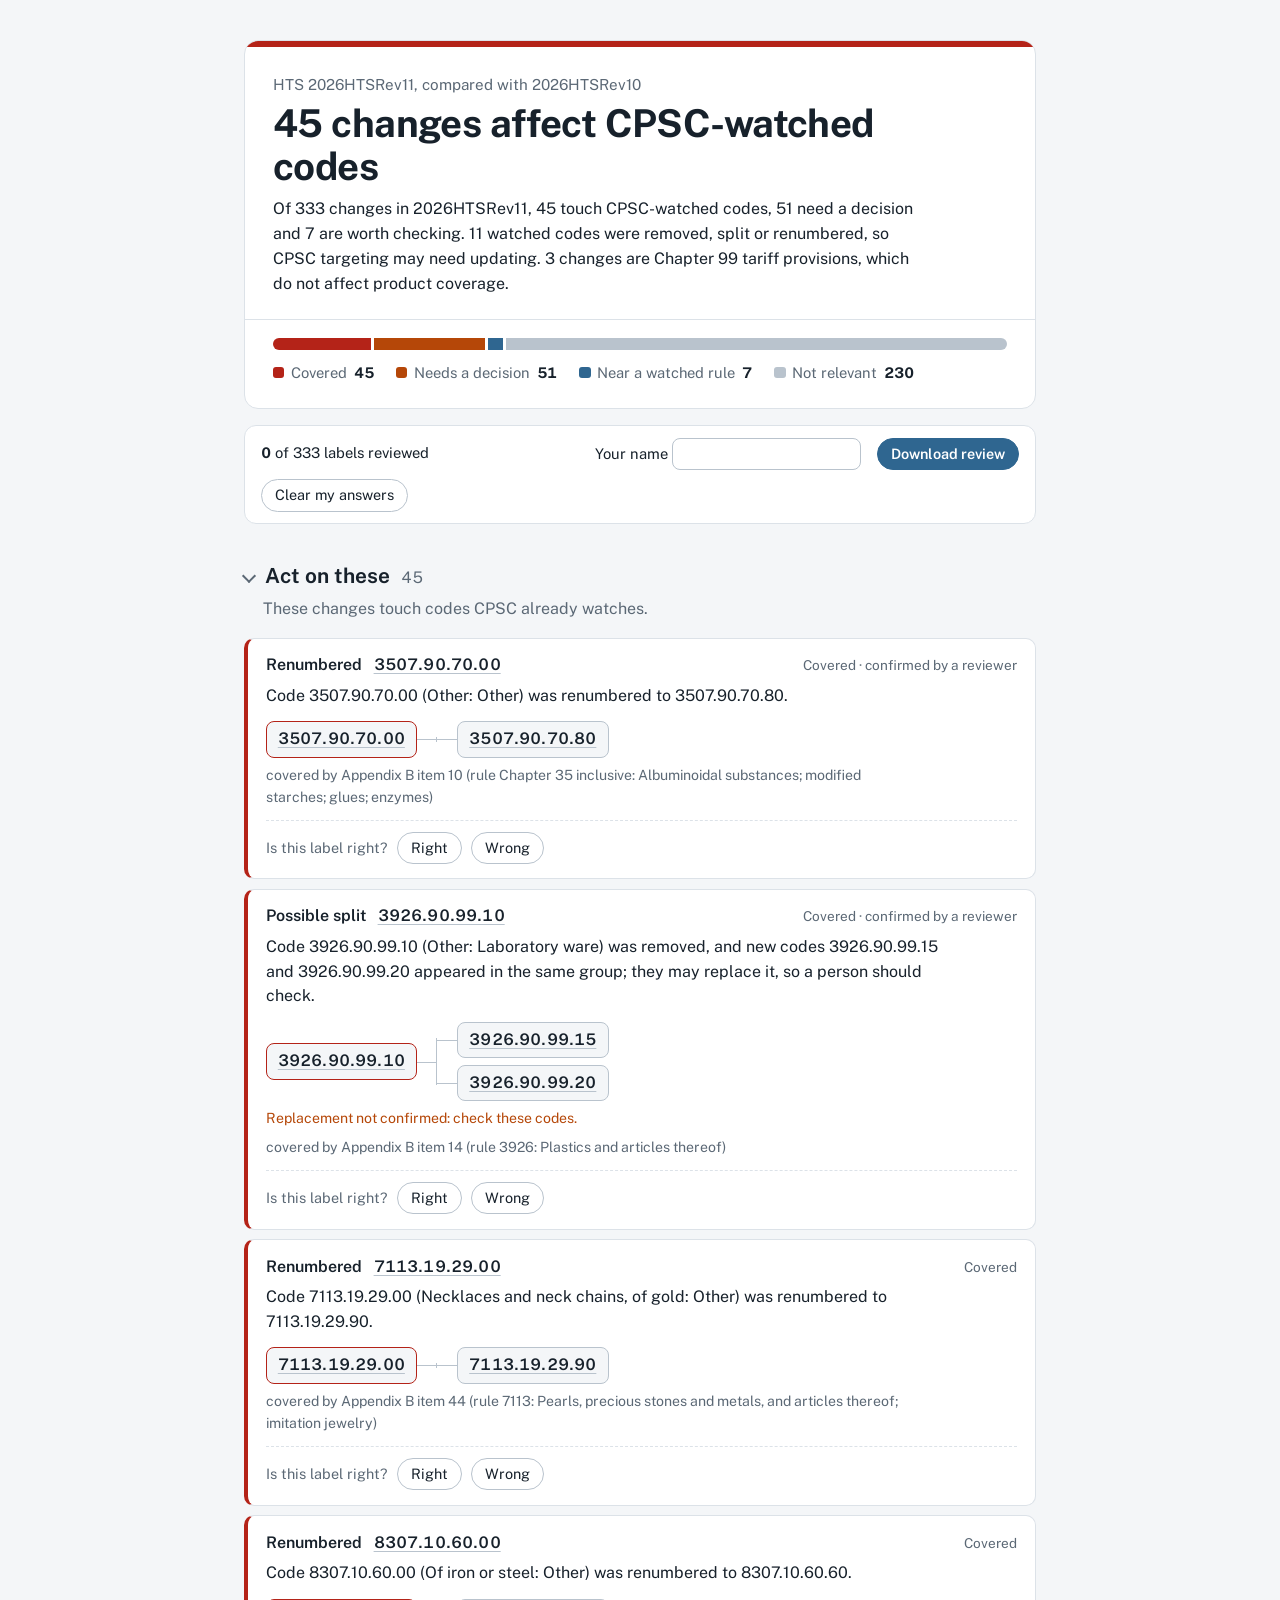
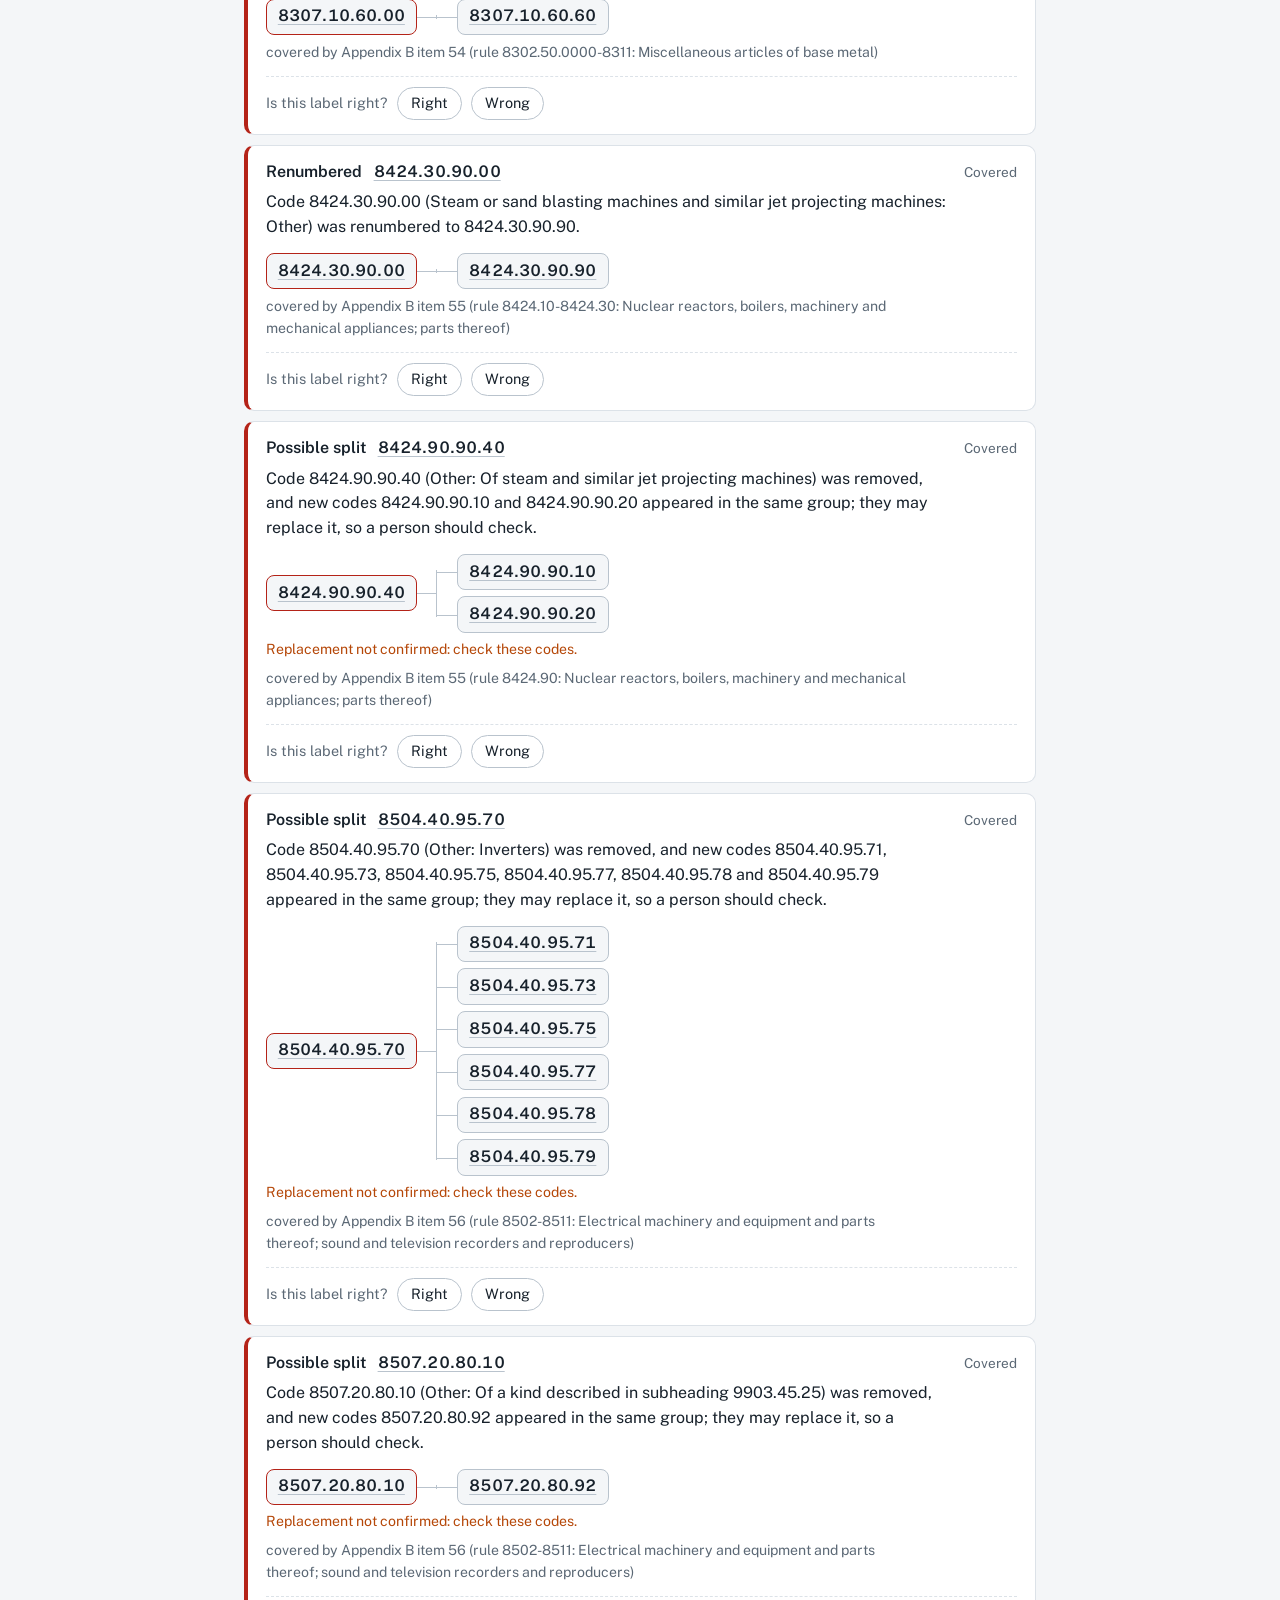
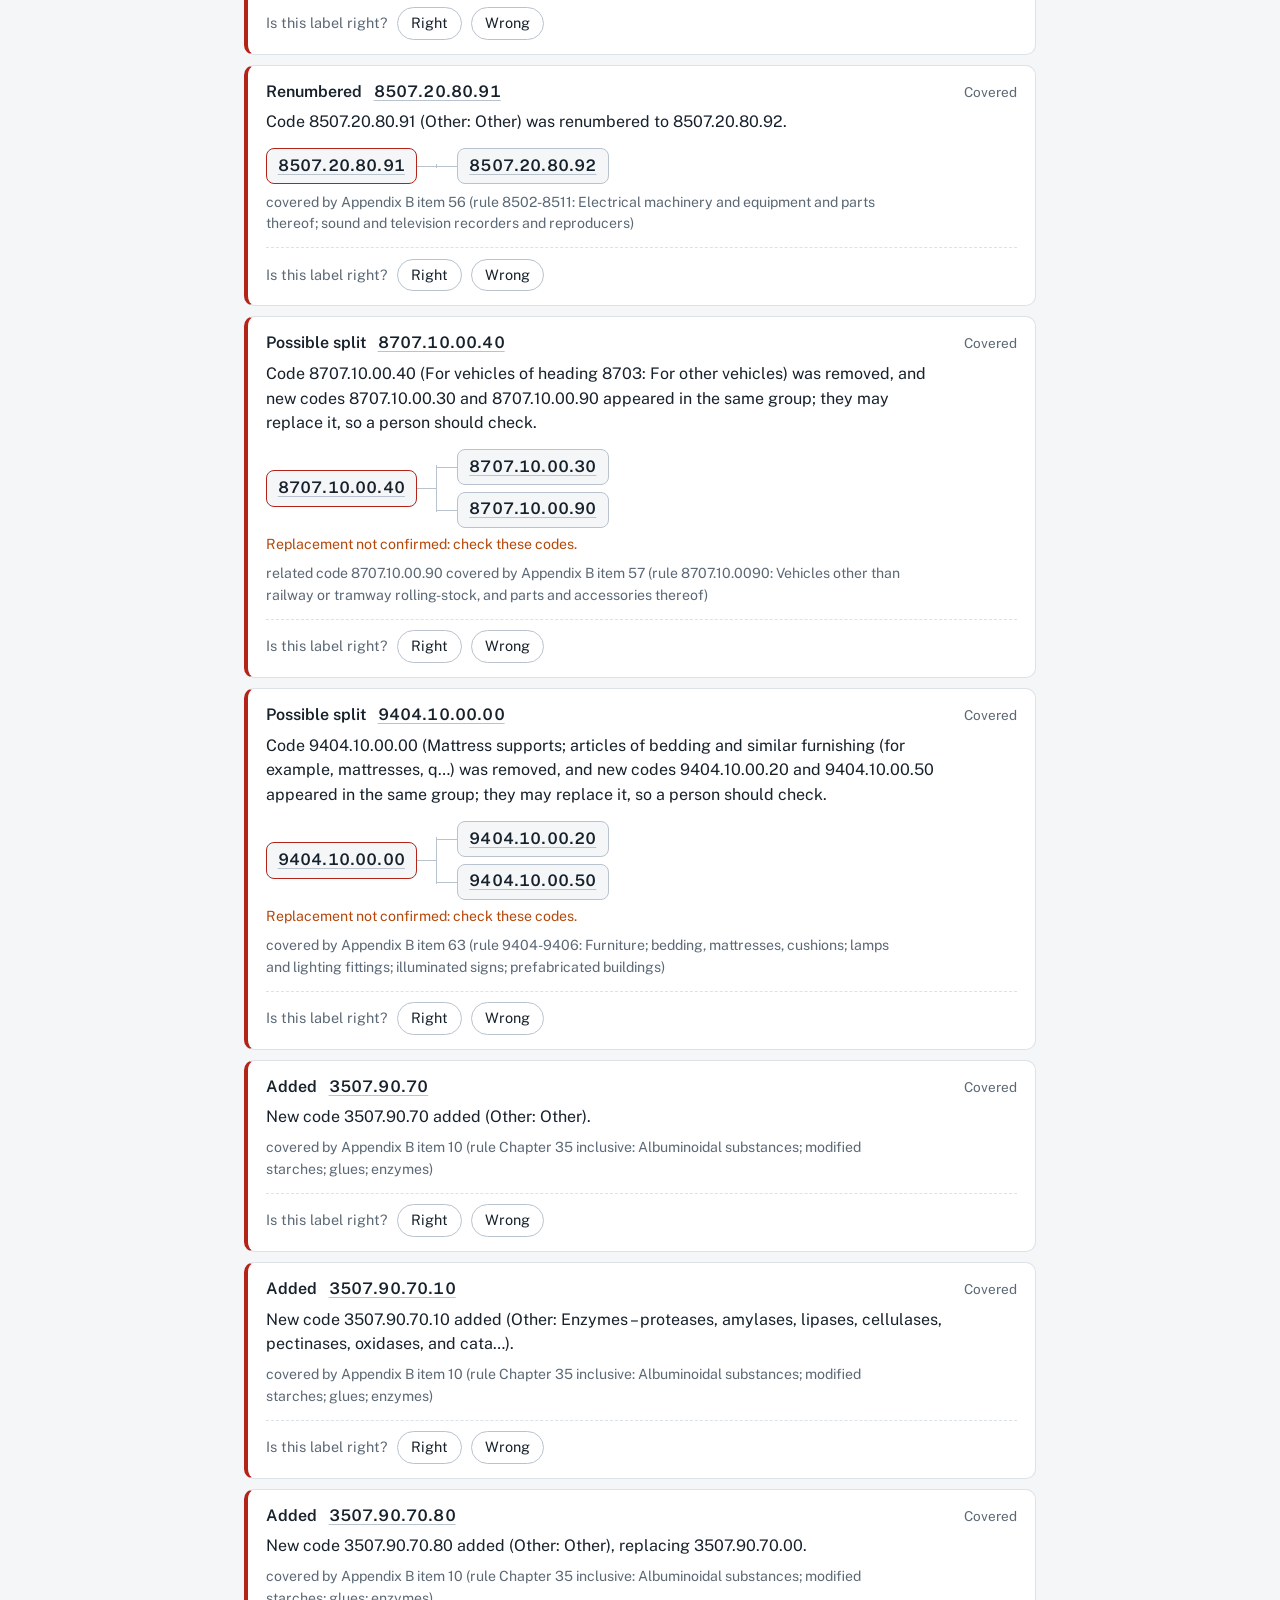
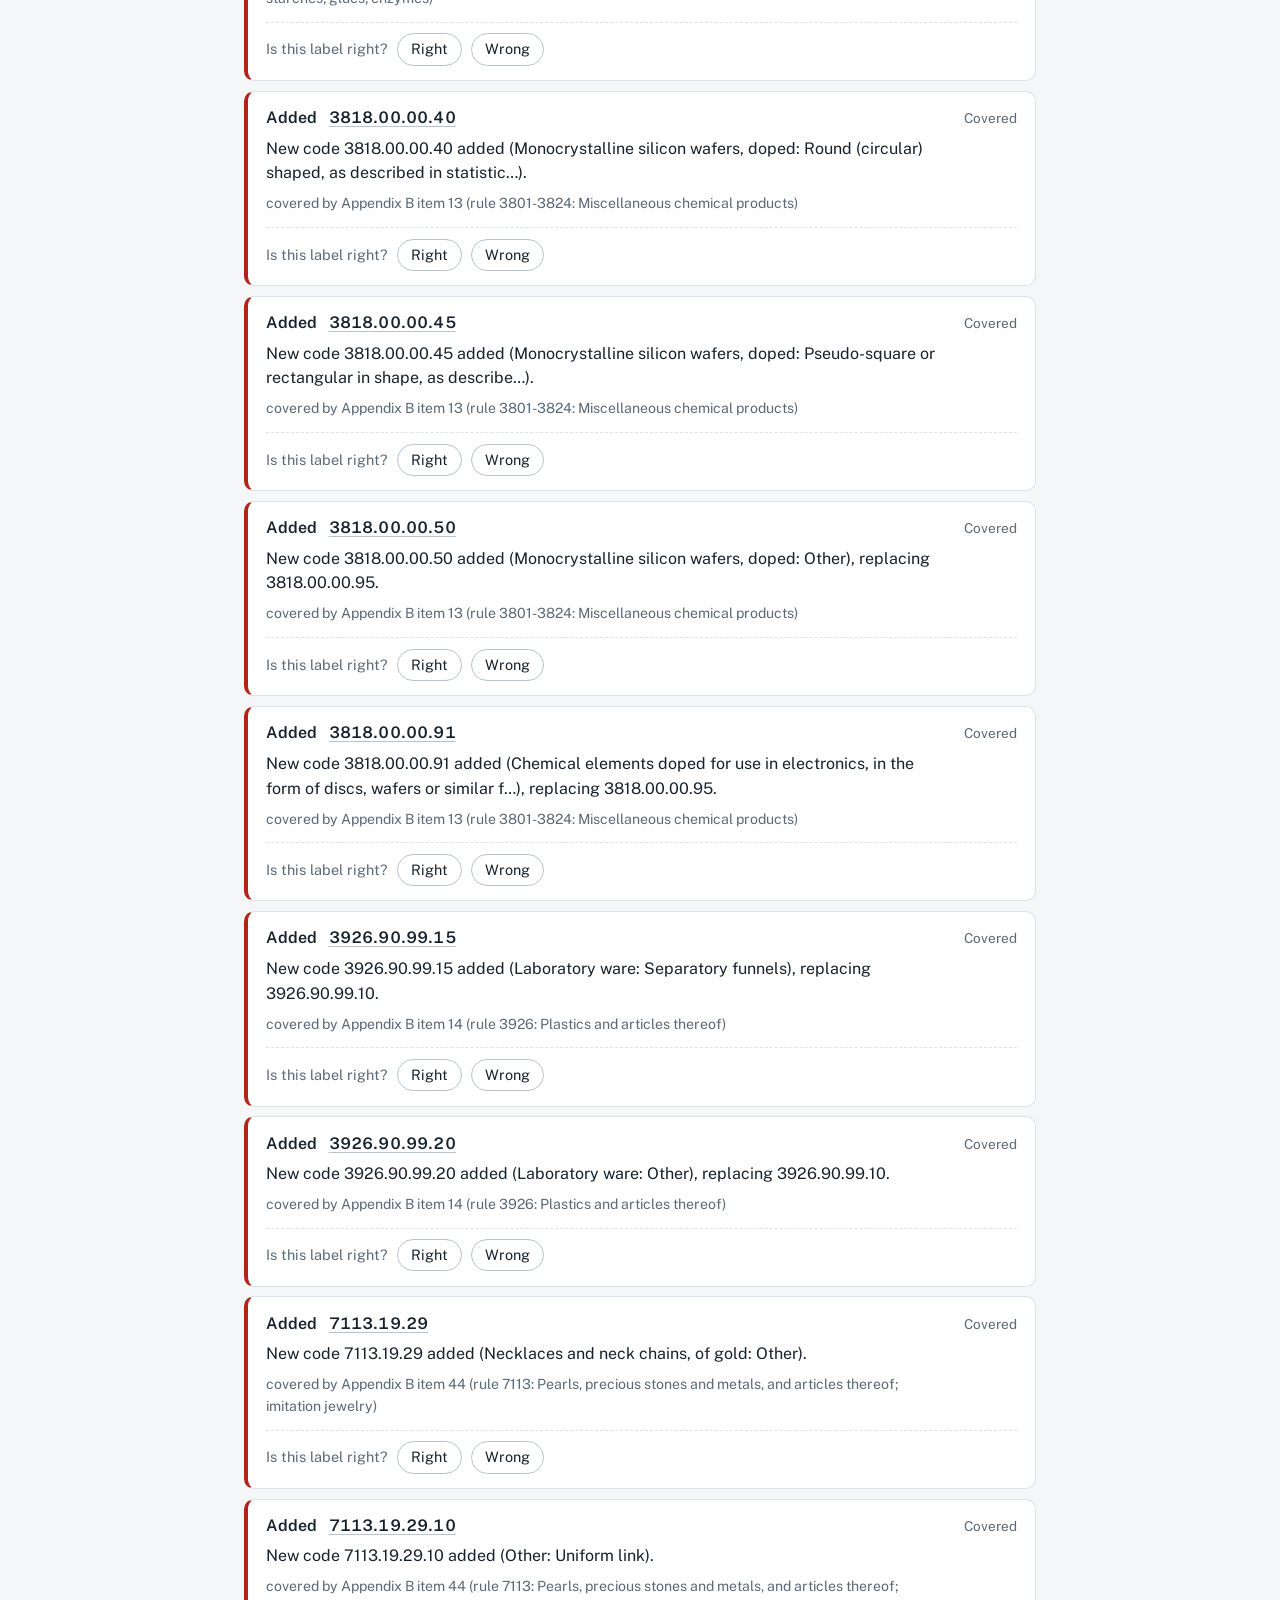
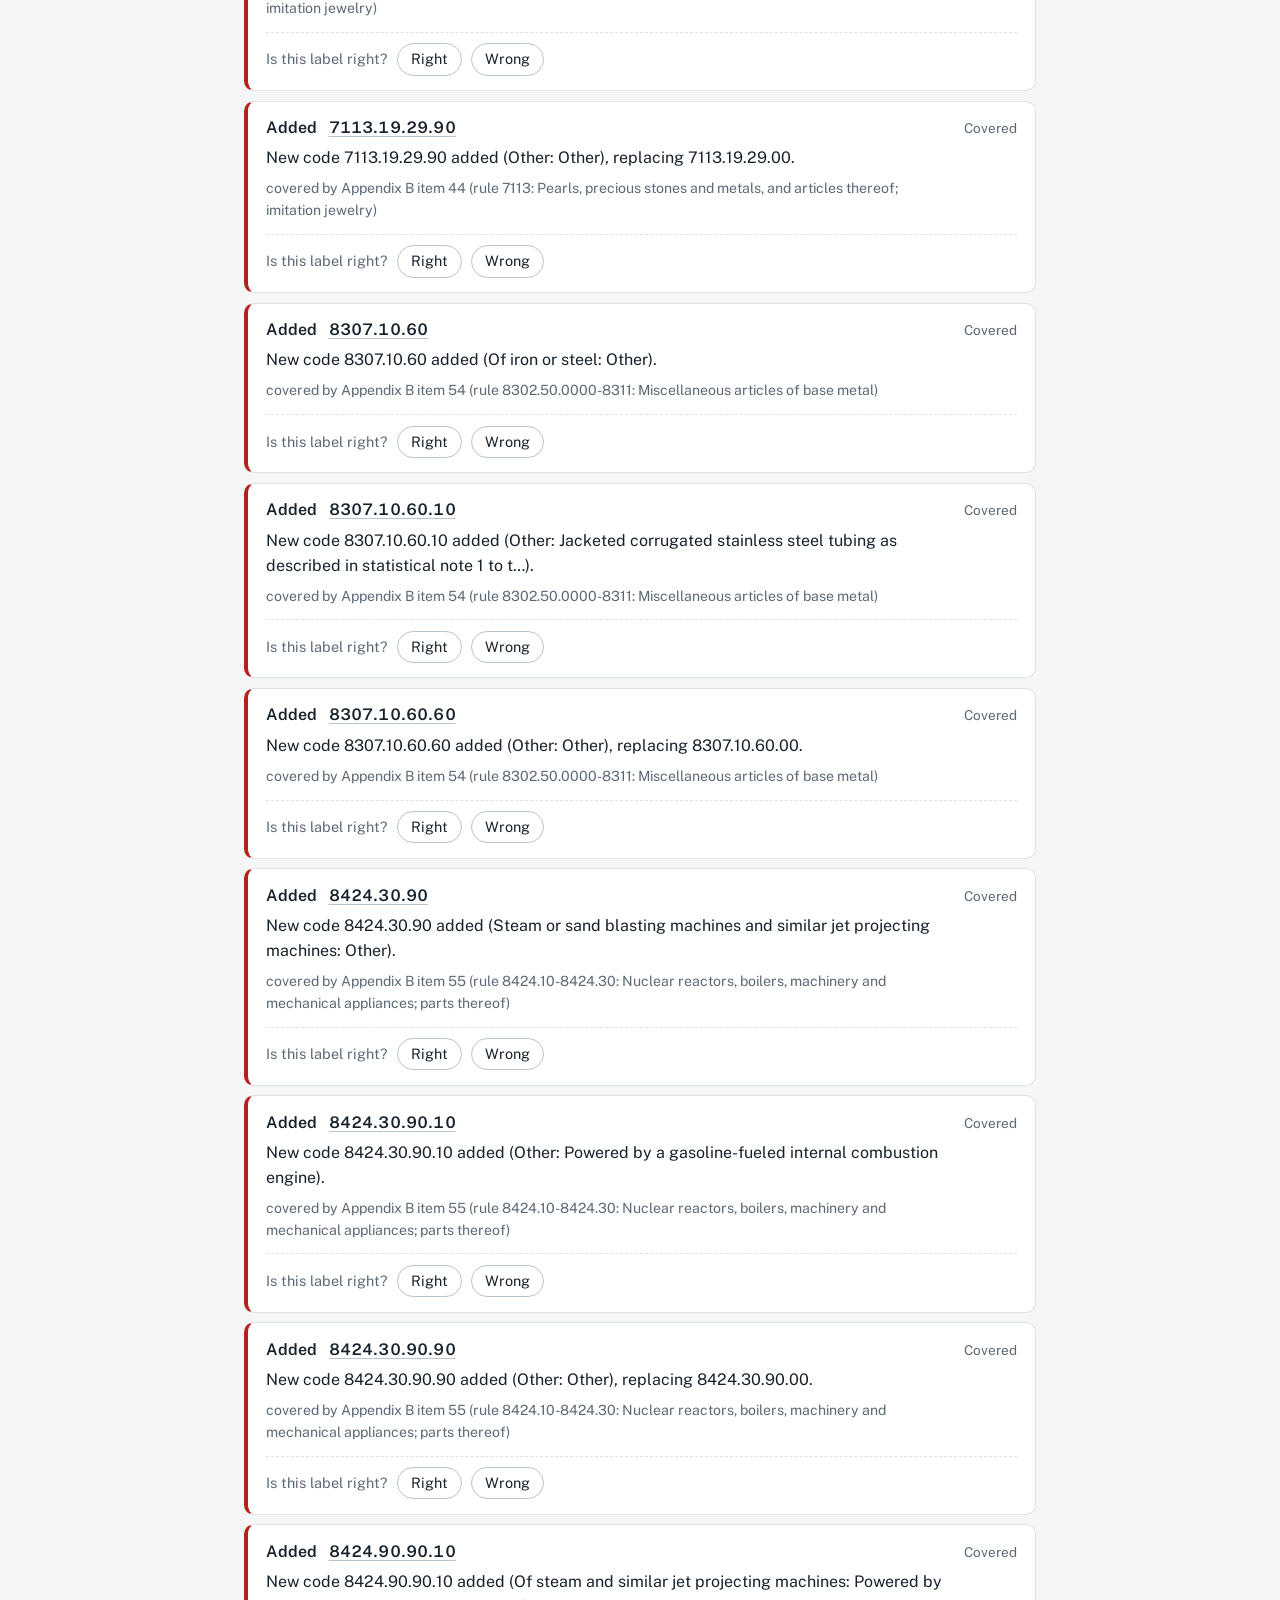
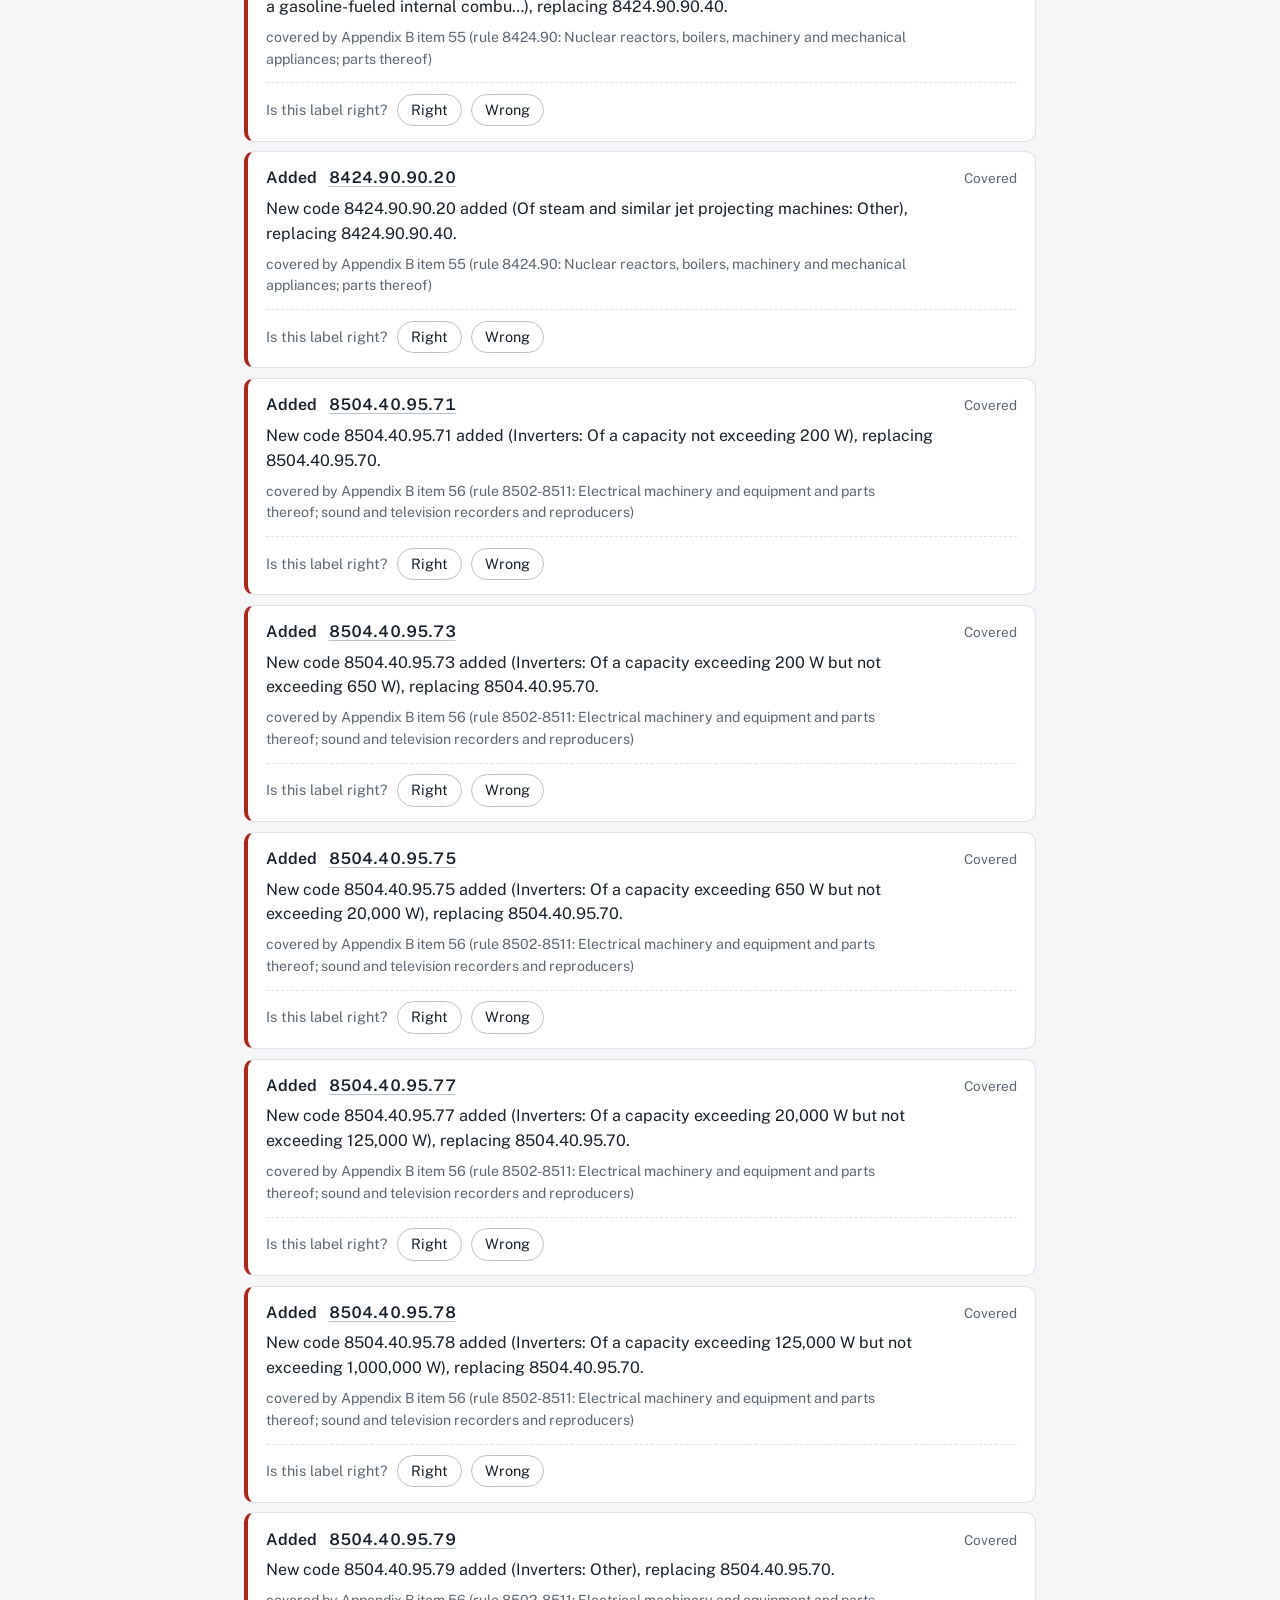
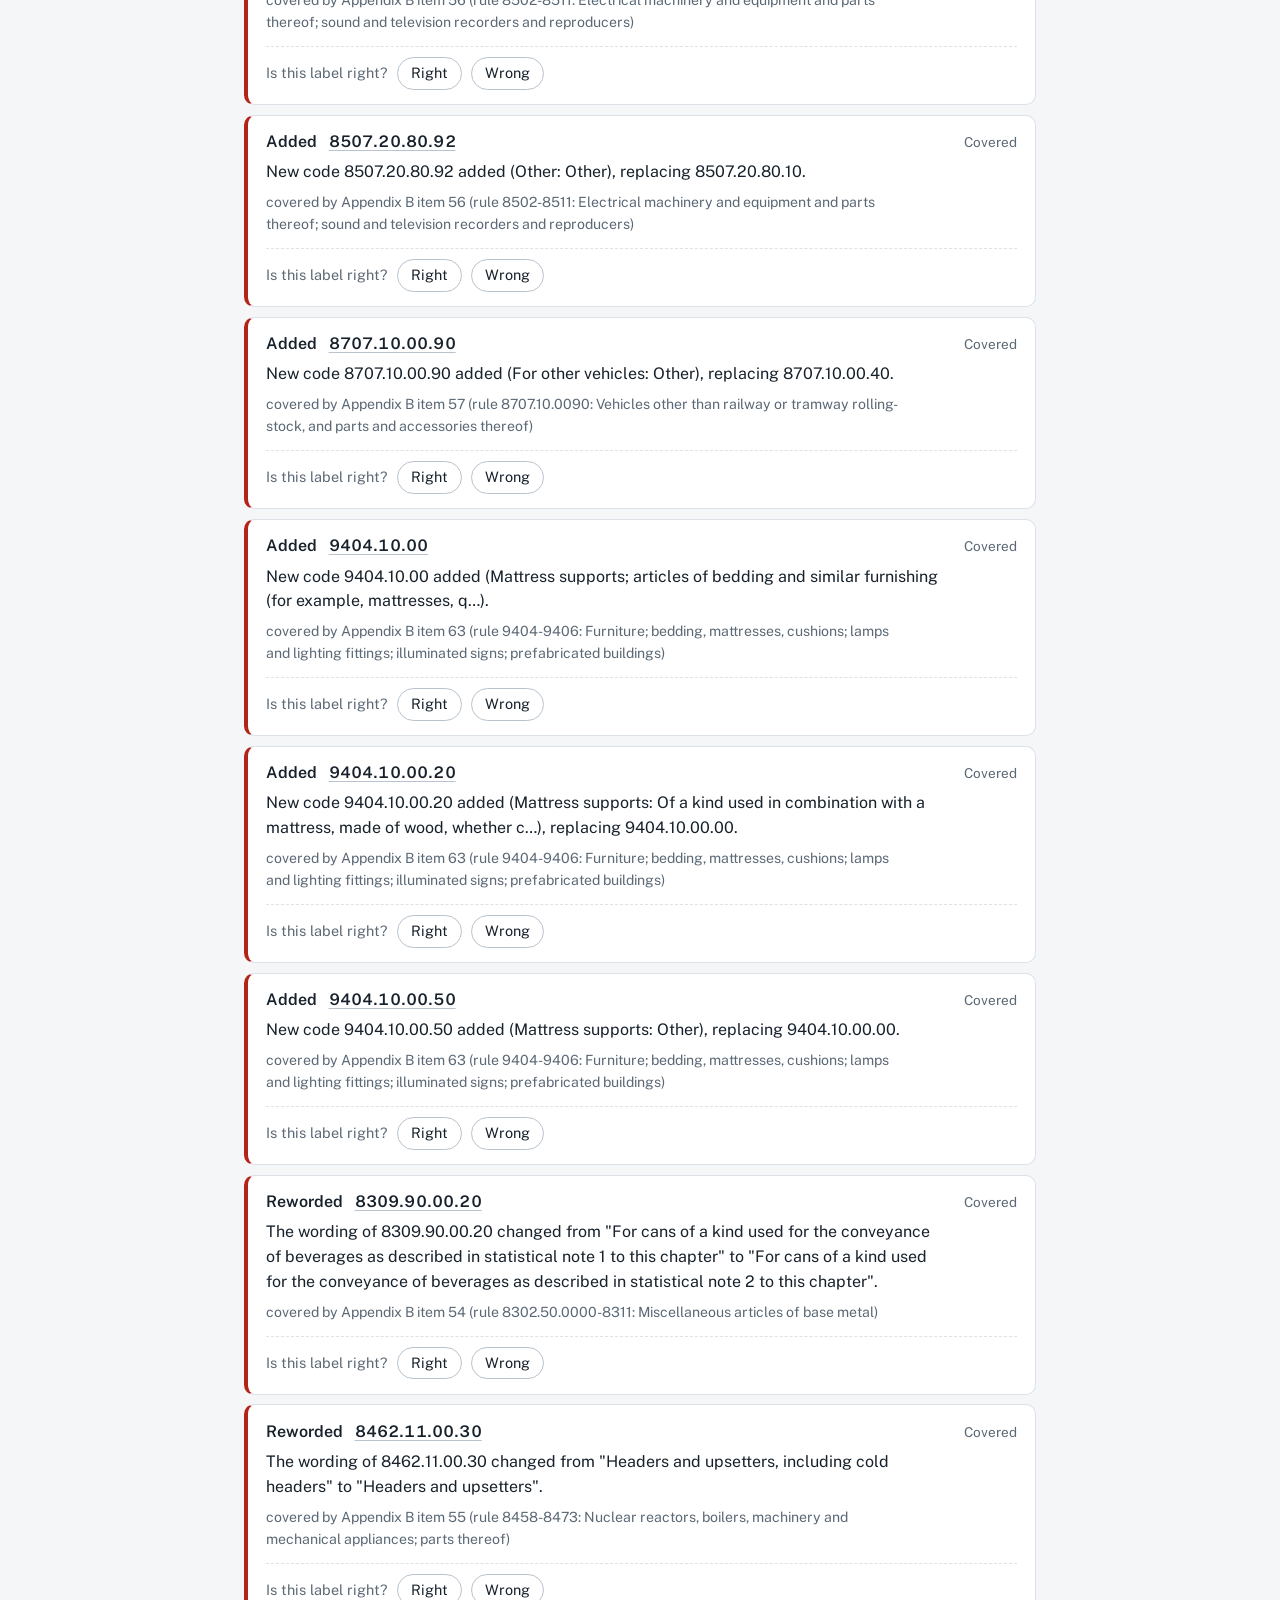
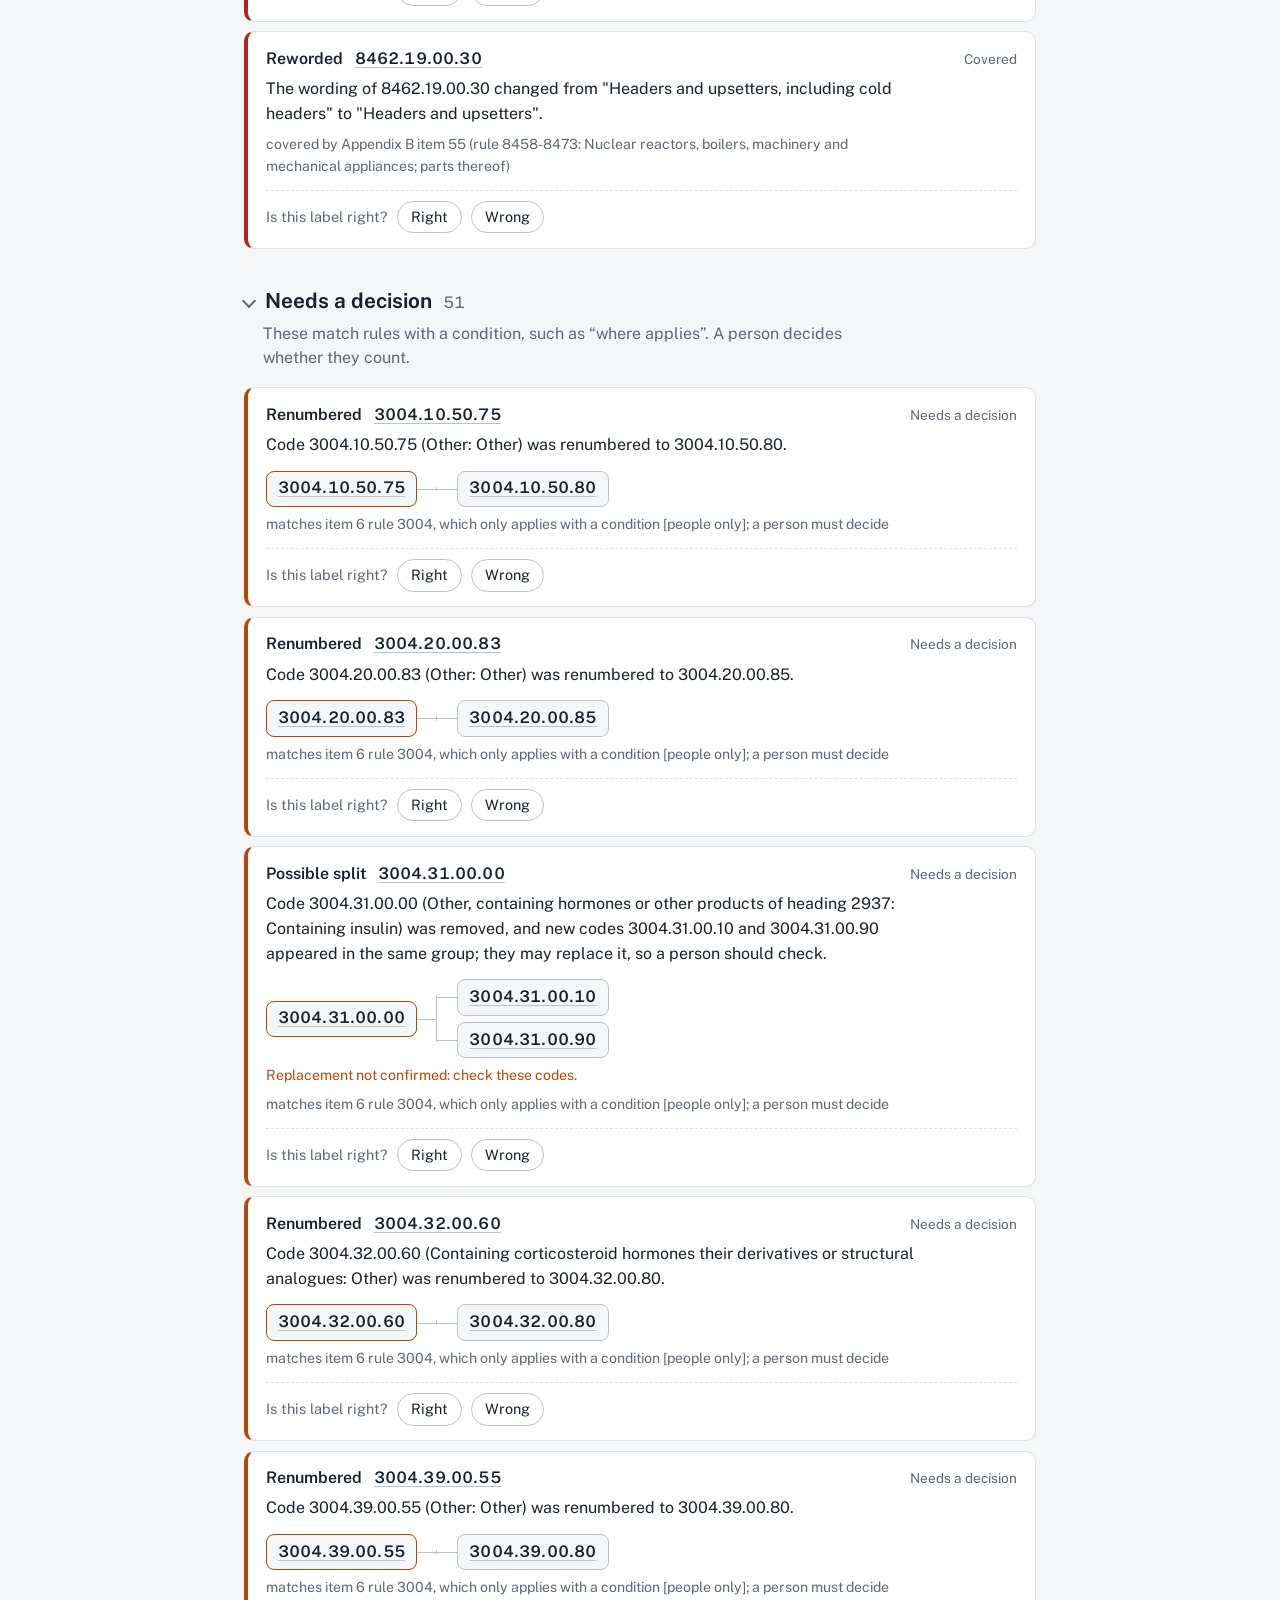
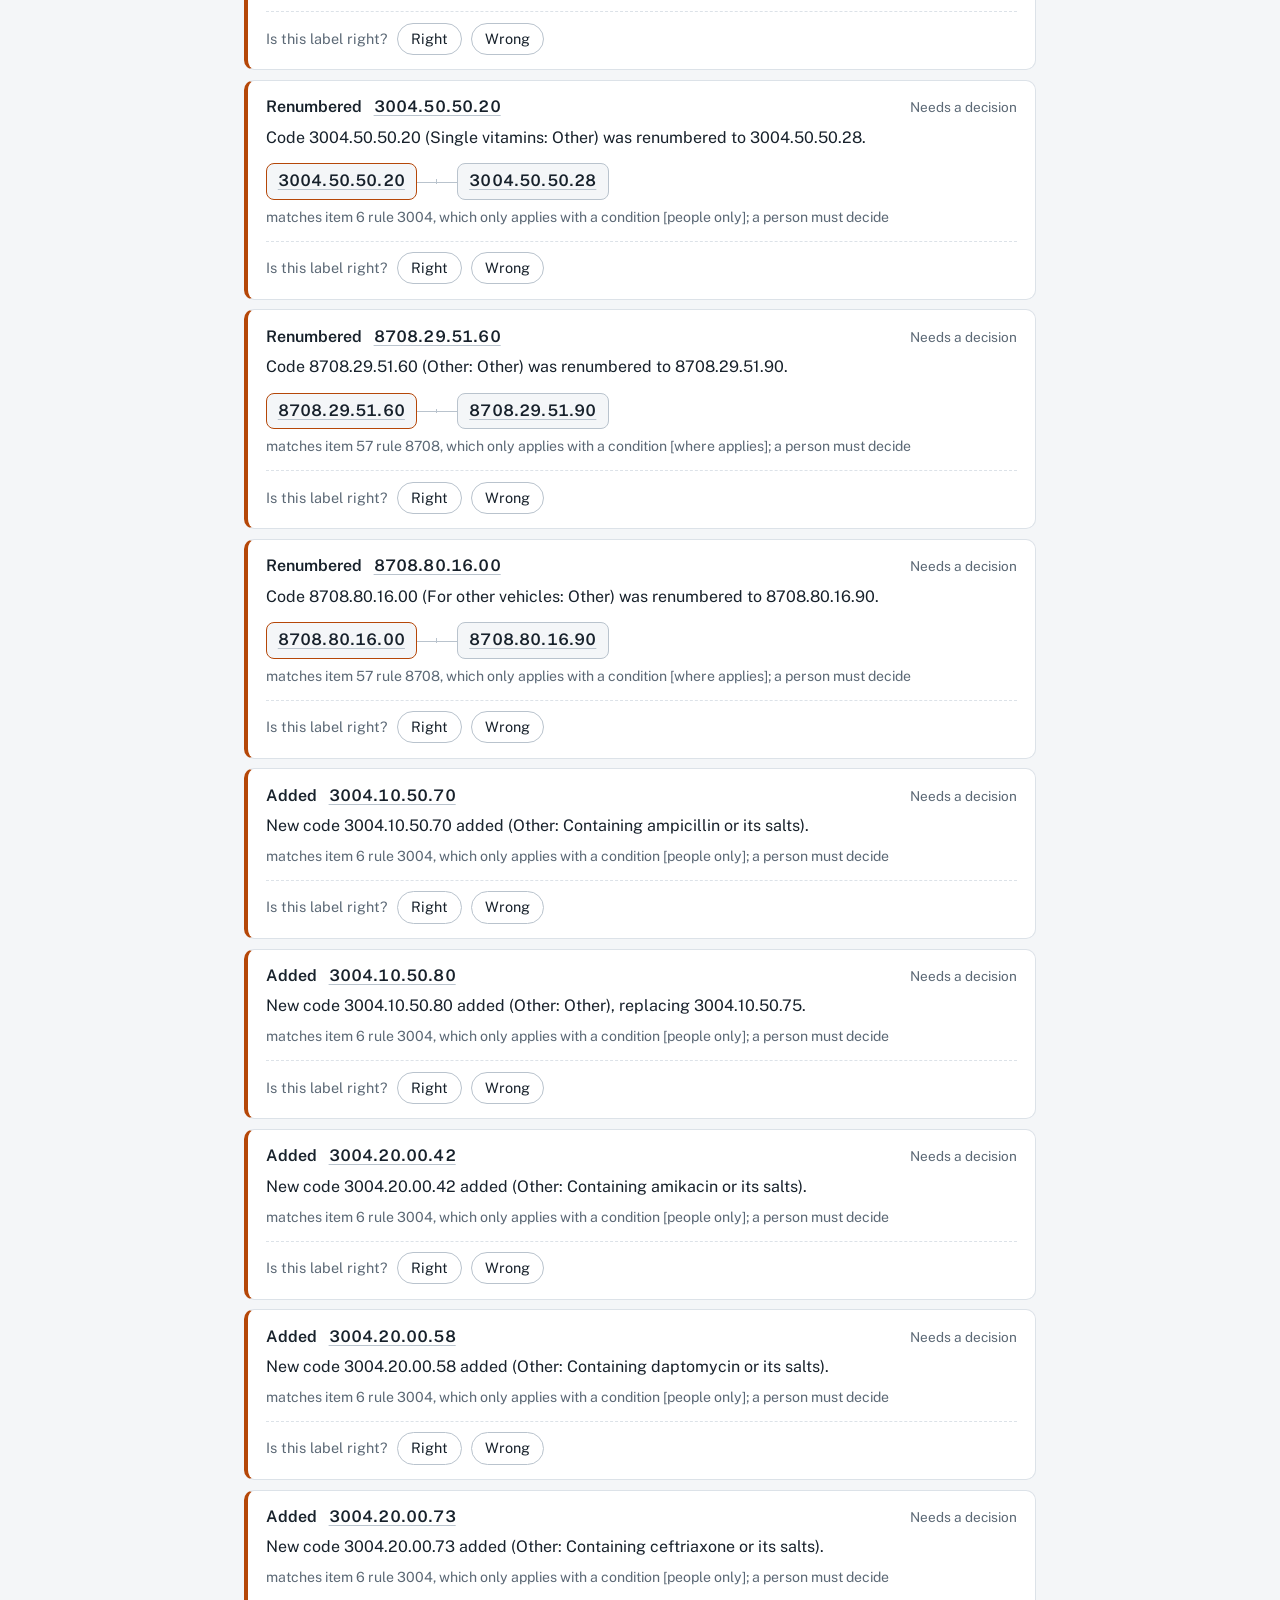
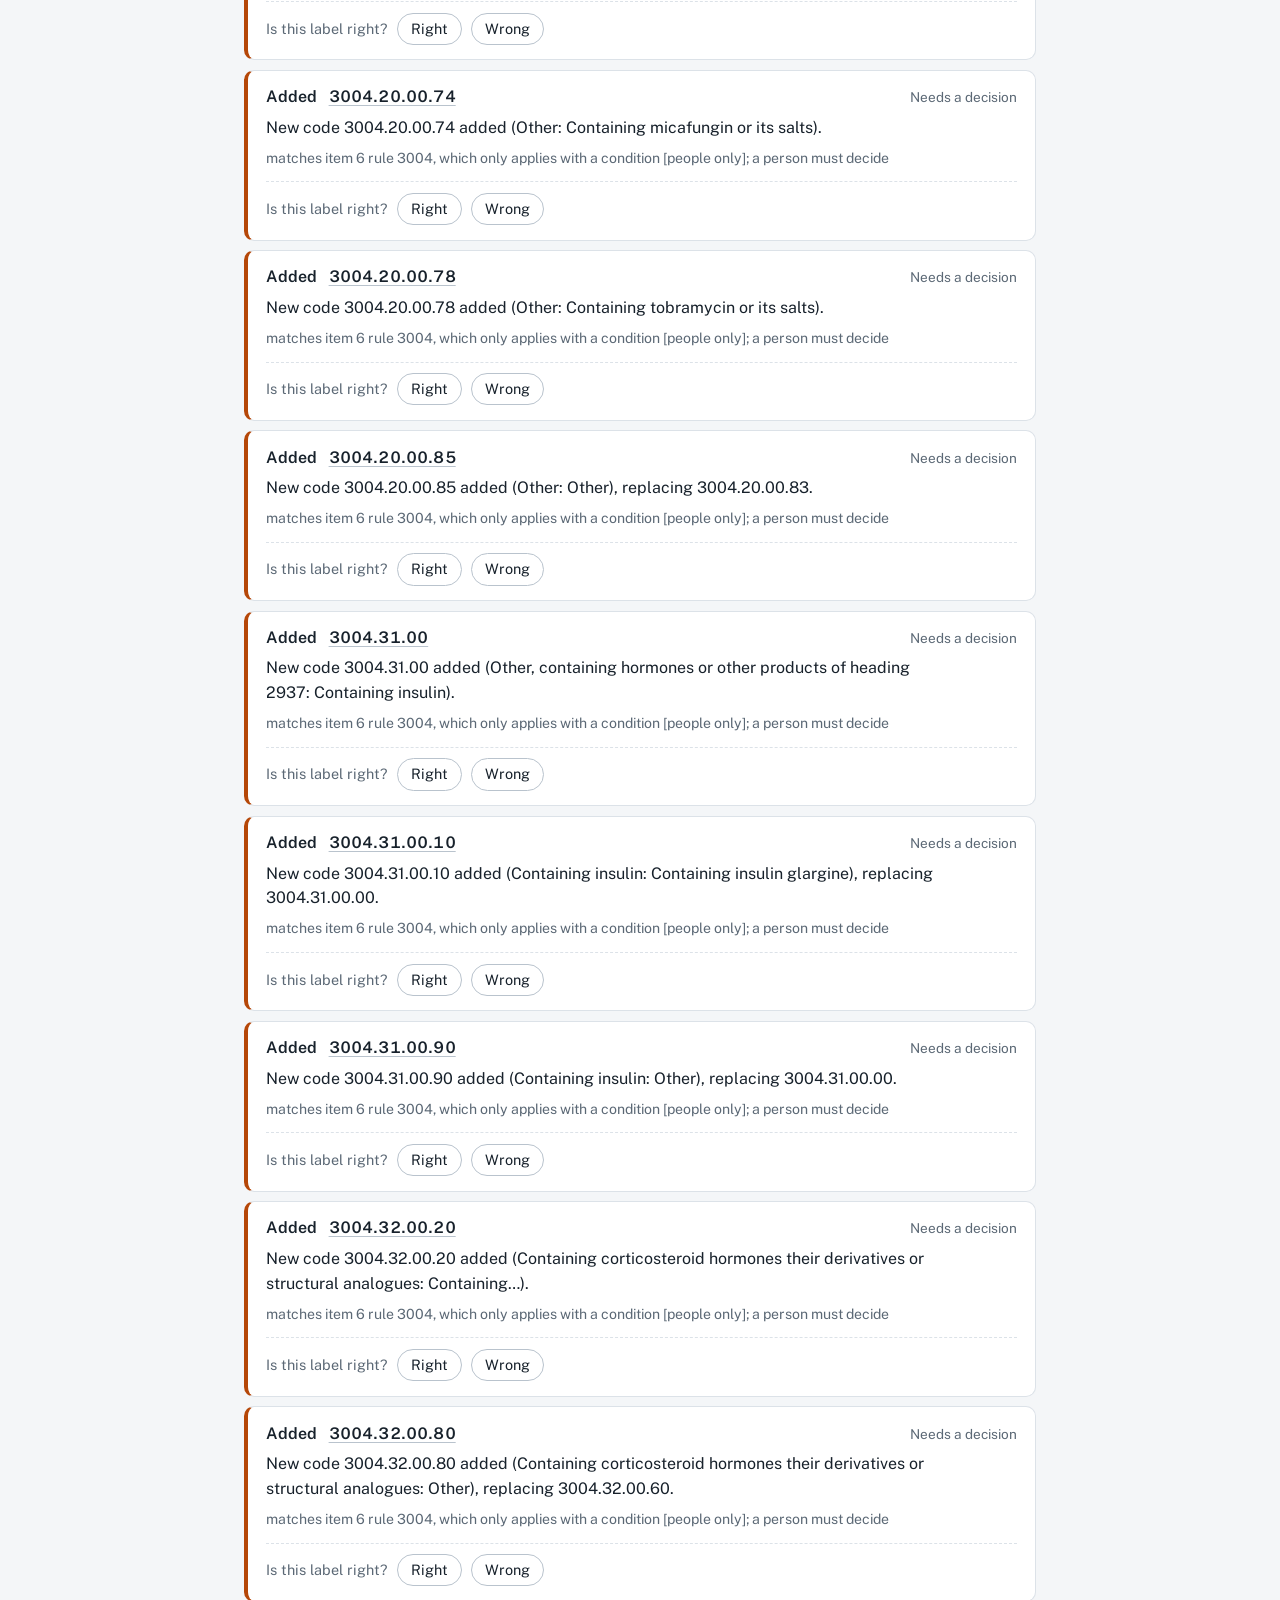
==== commit 8e464ab8: "Publish HTS alert: 2026HTSRev10 -> 2026HTSRev11" ====
--- a/docs/latest/report.html
+++ b/docs/latest/report.html
@@ -3,7 +3,7 @@
 <head>
 <meta charset="utf-8">
 <meta name="viewport" content="width=device-width, initial-scale=1">
-<title>HTS 2026HTSRev22: No changes affect CPSC-watched codes</title>
+<title>HTS 2026HTSRev11: 45 changes affect CPSC-watched codes</title>
 <link rel="preconnect" href="https://fonts.googleapis.com">
 <link href="https://fonts.googleapis.com/css2?family=Public+Sans:wght@400;500;600;700&display=swap" rel="stylesheet">
 <style>
@@ -12,7 +12,7 @@
   --paper: #F4F6F8; --sheet: #FFFFFF; --ink: #17212B; --muted: #5B6875;
   --line: #DCE2E8; --line-strong: #B9C3CD;
   --red: #B42318; --amber: #B54708; --steel: #2F6690; --steel-soft: #6C93B5;
-  --urgent: #5D6B7A;
+  --urgent: #B42318;
 }
 @media (prefers-color-scheme: dark) {
   :root {
@@ -20,7 +20,7 @@
     --paper: #12171D; --sheet: #1A2129; --ink: #E7ECF1; --muted: #9AA7B4;
     --line: #2C3540; --line-strong: #4A5664;
     --red: #F97066; --amber: #FDB022; --steel: #7CB3E0; --steel-soft: #A9C9E6;
-    --urgent: #98A2B3;
+    --urgent: #F97066;
   }
 }
 * { box-sizing: border-box; }
@@ -122,27 +122,6297 @@
 <main class="page">
   <section class="alert" aria-labelledby="headline">
     <div class="alert-head">
-      <p class="releases">HTS 2026HTSRev22, compared with 2026HTSRev21</p>
-      <h1 id="headline">No changes affect CPSC-watched codes</h1>
-      <p class="overview">None of the 1 change in 2026HTSRev22 affect CPSC-watched codes. 1 change is a Chapter 99 tariff provision, which do not affect product coverage.</p>
+      <p class="releases">HTS 2026HTSRev11, compared with 2026HTSRev10</p>
+      <h1 id="headline">45 changes affect CPSC-watched codes</h1>
+      <p class="overview">Of 333 changes in 2026HTSRev11, 45 touch CPSC-watched codes, 51 need a decision and 7 are worth checking. 11 watched codes were removed, split or renumbered, so CPSC targeting may need updating. 3 changes are Chapter 99 tariff provisions, which do not affect product coverage.</p>
     </div>
-    <div class="alert-body"><div class="strip" aria-hidden="true"><span style="flex:1 1 0;background:var(--line-strong)" title="Not relevant: 1"></span></div><ul class="legend" aria-label="Changes by relevance, 1 in total"><li><span class="swatch" style="background:var(--line-strong)"></span>Not relevant <strong>1</strong></li></ul></div>
+    <div class="alert-body"><div class="strip" aria-hidden="true"><span style="flex:45 1 0;background:var(--red)" title="Covered: 45"></span><span style="flex:51 1 0;background:var(--amber)" title="Needs a decision: 51"></span><span style="flex:7 1 0;background:var(--steel)" title="Near a watched rule: 7"></span><span style="flex:230 1 0;background:var(--line-strong)" title="Not relevant: 230"></span></div><ul class="legend" aria-label="Changes by relevance, 333 in total"><li><span class="swatch" style="background:var(--red)"></span>Covered <strong>45</strong></li><li><span class="swatch" style="background:var(--amber)"></span>Needs a decision <strong>51</strong></li><li><span class="swatch" style="background:var(--steel)"></span>Near a watched rule <strong>7</strong></li><li><span class="swatch" style="background:var(--line-strong)"></span>Not relevant <strong>230</strong></li></ul></div>
   </section>
   <section class="reviewbar" aria-label="Your review">
-    <p class="progress"><strong id="done-count">0</strong> of 1 labels reviewed</p>
+    <p class="progress"><strong id="done-count">0</strong> of 333 labels reviewed</p>
     <label>Your name <input id="reviewer" type="text" autocomplete="name"></label>
     <button type="button" class="bar-btn primary" id="export">Download review</button>
     <button type="button" class="bar-btn" id="clear">Clear my answers</button>
   </section>
-  <details class="section"><summary><h2>Everything else</h2><span class="count">1</span></summary><p class="intro">Listed so nothing is hidden.</p><ol class="changes">
-    <li class="change" style="--tier:var(--line-strong)" data-code="9903.01.63"
+  <details class="section" open><summary><h2>Act on these</h2><span class="count">45</span></summary><p class="intro">These changes touch codes CPSC already watches.</p><ol class="changes">
+    <li class="change" style="--tier:var(--red)" data-code="3507.90.70.00"
+        data-type="renumbered" data-field=""
+        data-tier="1">
+      <div class="change-head">
+        <span class="kind">Renumbered</span><a class="code" href="https://hts.usitc.gov/search?query=3507.90.70.00" target="_blank" rel="noopener">3507.90.70.00</a>
+        <span class="tier-name">Covered · confirmed by a reviewer</span>
+      </div>
+      <p class="summary">Code 3507.90.70.00 (Other: Other) was renumbered to 3507.90.70.80.</p><div class="lineage" role="img" aria-label="3507.90.70.00 replaced by 3507.90.70.80"><div class="from"><a class="code" href="https://hts.usitc.gov/search?query=3507.90.70.00" target="_blank" rel="noopener">3507.90.70.00</a></div><div class="branch" aria-hidden="true"></div><ul class="to"><li><a class="code" href="https://hts.usitc.gov/search?query=3507.90.70.80" target="_blank" rel="noopener">3507.90.70.80</a></li></ul></div>
+      <p class="reason">covered by Appendix B item 10 (rule Chapter 35 inclusive: Albuminoidal substances; modified starches; glues; enzymes)</p>
+      <div class="review">
+        <span class="review-q">Is this label right?</span>
+        <button type="button" class="vote" data-v="correct" aria-pressed="false">Right</button>
+        <button type="button" class="vote" data-v="wrong" aria-pressed="false">Wrong</button>
+        <span class="fix" hidden>
+          <label>Should be <select class="should-be"><option value="">Choose a label</option><option value="1">Covered</option><option value="needs_review">Needs a decision</option><option value="2">Near a watched rule</option><option value="3">Similar wording</option><option value="not_relevant">Not relevant</option></select></label>
+          <input class="note" type="text" placeholder="Note (optional)" aria-label="Note">
+        </span>
+      </div>
+    </li>
+    <li class="change" style="--tier:var(--red)" data-code="3926.90.99.10"
+        data-type="possible_split" data-field=""
+        data-tier="1">
+      <div class="change-head">
+        <span class="kind">Possible split</span><a class="code" href="https://hts.usitc.gov/search?query=3926.90.99.10" target="_blank" rel="noopener">3926.90.99.10</a>
+        <span class="tier-name">Covered · confirmed by a reviewer</span>
+      </div>
+      <p class="summary">Code 3926.90.99.10 (Other: Laboratory ware) was removed, and new codes 3926.90.99.15 and 3926.90.99.20 appeared in the same group; they may replace it, so a person should check.</p><div class="lineage" role="img" aria-label="3926.90.99.10 replaced by 3926.90.99.15, 3926.90.99.20"><div class="from"><a class="code" href="https://hts.usitc.gov/search?query=3926.90.99.10" target="_blank" rel="noopener">3926.90.99.10</a></div><div class="branch" aria-hidden="true"></div><ul class="to"><li><a class="code" href="https://hts.usitc.gov/search?query=3926.90.99.15" target="_blank" rel="noopener">3926.90.99.15</a></li><li><a class="code" href="https://hts.usitc.gov/search?query=3926.90.99.20" target="_blank" rel="noopener">3926.90.99.20</a></li></ul></div><p class="lineage-note">Replacement not confirmed: check these codes.</p>
+      <p class="reason">covered by Appendix B item 14 (rule 3926: Plastics and articles thereof)</p>
+      <div class="review">
+        <span class="review-q">Is this label right?</span>
+        <button type="button" class="vote" data-v="correct" aria-pressed="false">Right</button>
+        <button type="button" class="vote" data-v="wrong" aria-pressed="false">Wrong</button>
+        <span class="fix" hidden>
+          <label>Should be <select class="should-be"><option value="">Choose a label</option><option value="1">Covered</option><option value="needs_review">Needs a decision</option><option value="2">Near a watched rule</option><option value="3">Similar wording</option><option value="not_relevant">Not relevant</option></select></label>
+          <input class="note" type="text" placeholder="Note (optional)" aria-label="Note">
+        </span>
+      </div>
+    </li>
+    <li class="change" style="--tier:var(--red)" data-code="7113.19.29.00"
+        data-type="renumbered" data-field=""
+        data-tier="1">
+      <div class="change-head">
+        <span class="kind">Renumbered</span><a class="code" href="https://hts.usitc.gov/search?query=7113.19.29.00" target="_blank" rel="noopener">7113.19.29.00</a>
+        <span class="tier-name">Covered</span>
+      </div>
+      <p class="summary">Code 7113.19.29.00 (Necklaces and neck chains, of gold: Other) was renumbered to 7113.19.29.90.</p><div class="lineage" role="img" aria-label="7113.19.29.00 replaced by 7113.19.29.90"><div class="from"><a class="code" href="https://hts.usitc.gov/search?query=7113.19.29.00" target="_blank" rel="noopener">7113.19.29.00</a></div><div class="branch" aria-hidden="true"></div><ul class="to"><li><a class="code" href="https://hts.usitc.gov/search?query=7113.19.29.90" target="_blank" rel="noopener">7113.19.29.90</a></li></ul></div>
+      <p class="reason">covered by Appendix B item 44 (rule 7113: Pearls, precious stones and metals, and articles thereof; imitation jewelry)</p>
+      <div class="review">
+        <span class="review-q">Is this label right?</span>
+        <button type="button" class="vote" data-v="correct" aria-pressed="false">Right</button>
+        <button type="button" class="vote" data-v="wrong" aria-pressed="false">Wrong</button>
+        <span class="fix" hidden>
+          <label>Should be <select class="should-be"><option value="">Choose a label</option><option value="1">Covered</option><option value="needs_review">Needs a decision</option><option value="2">Near a watched rule</option><option value="3">Similar wording</option><option value="not_relevant">Not relevant</option></select></label>
+          <input class="note" type="text" placeholder="Note (optional)" aria-label="Note">
+        </span>
+      </div>
+    </li>
+    <li class="change" style="--tier:var(--red)" data-code="8307.10.60.00"
+        data-type="renumbered" data-field=""
+        data-tier="1">
+      <div class="change-head">
+        <span class="kind">Renumbered</span><a class="code" href="https://hts.usitc.gov/search?query=8307.10.60.00" target="_blank" rel="noopener">8307.10.60.00</a>
+        <span class="tier-name">Covered</span>
+      </div>
+      <p class="summary">Code 8307.10.60.00 (Of iron or steel: Other) was renumbered to 8307.10.60.60.</p><div class="lineage" role="img" aria-label="8307.10.60.00 replaced by 8307.10.60.60"><div class="from"><a class="code" href="https://hts.usitc.gov/search?query=8307.10.60.00" target="_blank" rel="noopener">8307.10.60.00</a></div><div class="branch" aria-hidden="true"></div><ul class="to"><li><a class="code" href="https://hts.usitc.gov/search?query=8307.10.60.60" target="_blank" rel="noopener">8307.10.60.60</a></li></ul></div>
+      <p class="reason">covered by Appendix B item 54 (rule 8302.50.0000-8311: Miscellaneous articles of base metal)</p>
+      <div class="review">
+        <span class="review-q">Is this label right?</span>
+        <button type="button" class="vote" data-v="correct" aria-pressed="false">Right</button>
+        <button type="button" class="vote" data-v="wrong" aria-pressed="false">Wrong</button>
+        <span class="fix" hidden>
+          <label>Should be <select class="should-be"><option value="">Choose a label</option><option value="1">Covered</option><option value="needs_review">Needs a decision</option><option value="2">Near a watched rule</option><option value="3">Similar wording</option><option value="not_relevant">Not relevant</option></select></label>
+          <input class="note" type="text" placeholder="Note (optional)" aria-label="Note">
+        </span>
+      </div>
+    </li>
+    <li class="change" style="--tier:var(--red)" data-code="8424.30.90.00"
+        data-type="renumbered" data-field=""
+        data-tier="1">
+      <div class="change-head">
+        <span class="kind">Renumbered</span><a class="code" href="https://hts.usitc.gov/search?query=8424.30.90.00" target="_blank" rel="noopener">8424.30.90.00</a>
+        <span class="tier-name">Covered</span>
+      </div>
+      <p class="summary">Code 8424.30.90.00 (Steam or sand blasting machines and similar jet projecting machines: Other) was renumbered to 8424.30.90.90.</p><div class="lineage" role="img" aria-label="8424.30.90.00 replaced by 8424.30.90.90"><div class="from"><a class="code" href="https://hts.usitc.gov/search?query=8424.30.90.00" target="_blank" rel="noopener">8424.30.90.00</a></div><div class="branch" aria-hidden="true"></div><ul class="to"><li><a class="code" href="https://hts.usitc.gov/search?query=8424.30.90.90" target="_blank" rel="noopener">8424.30.90.90</a></li></ul></div>
+      <p class="reason">covered by Appendix B item 55 (rule 8424.10-8424.30: Nuclear reactors, boilers, machinery and mechanical appliances; parts thereof)</p>
+      <div class="review">
+        <span class="review-q">Is this label right?</span>
+        <button type="button" class="vote" data-v="correct" aria-pressed="false">Right</button>
+        <button type="button" class="vote" data-v="wrong" aria-pressed="false">Wrong</button>
+        <span class="fix" hidden>
+          <label>Should be <select class="should-be"><option value="">Choose a label</option><option value="1">Covered</option><option value="needs_review">Needs a decision</option><option value="2">Near a watched rule</option><option value="3">Similar wording</option><option value="not_relevant">Not relevant</option></select></label>
+          <input class="note" type="text" placeholder="Note (optional)" aria-label="Note">
+        </span>
+      </div>
+    </li>
+    <li class="change" style="--tier:var(--red)" data-code="8424.90.90.40"
+        data-type="possible_split" data-field=""
+        data-tier="1">
+      <div class="change-head">
+        <span class="kind">Possible split</span><a class="code" href="https://hts.usitc.gov/search?query=8424.90.90.40" target="_blank" rel="noopener">8424.90.90.40</a>
+        <span class="tier-name">Covered</span>
+      </div>
+      <p class="summary">Code 8424.90.90.40 (Other: Of steam and similar jet projecting machines) was removed, and new codes 8424.90.90.10 and 8424.90.90.20 appeared in the same group; they may replace it, so a person should check.</p><div class="lineage" role="img" aria-label="8424.90.90.40 replaced by 8424.90.90.10, 8424.90.90.20"><div class="from"><a class="code" href="https://hts.usitc.gov/search?query=8424.90.90.40" target="_blank" rel="noopener">8424.90.90.40</a></div><div class="branch" aria-hidden="true"></div><ul class="to"><li><a class="code" href="https://hts.usitc.gov/search?query=8424.90.90.10" target="_blank" rel="noopener">8424.90.90.10</a></li><li><a class="code" href="https://hts.usitc.gov/search?query=8424.90.90.20" target="_blank" rel="noopener">8424.90.90.20</a></li></ul></div><p class="lineage-note">Replacement not confirmed: check these codes.</p>
+      <p class="reason">covered by Appendix B item 55 (rule 8424.90: Nuclear reactors, boilers, machinery and mechanical appliances; parts thereof)</p>
+      <div class="review">
+        <span class="review-q">Is this label right?</span>
+        <button type="button" class="vote" data-v="correct" aria-pressed="false">Right</button>
+        <button type="button" class="vote" data-v="wrong" aria-pressed="false">Wrong</button>
+        <span class="fix" hidden>
+          <label>Should be <select class="should-be"><option value="">Choose a label</option><option value="1">Covered</option><option value="needs_review">Needs a decision</option><option value="2">Near a watched rule</option><option value="3">Similar wording</option><option value="not_relevant">Not relevant</option></select></label>
+          <input class="note" type="text" placeholder="Note (optional)" aria-label="Note">
+        </span>
+      </div>
+    </li>
+    <li class="change" style="--tier:var(--red)" data-code="8504.40.95.70"
+        data-type="possible_split" data-field=""
+        data-tier="1">
+      <div class="change-head">
+        <span class="kind">Possible split</span><a class="code" href="https://hts.usitc.gov/search?query=8504.40.95.70" target="_blank" rel="noopener">8504.40.95.70</a>
+        <span class="tier-name">Covered</span>
+      </div>
+      <p class="summary">Code 8504.40.95.70 (Other: Inverters) was removed, and new codes 8504.40.95.71, 8504.40.95.73, 8504.40.95.75, 8504.40.95.77, 8504.40.95.78 and 8504.40.95.79 appeared in the same group; they may replace it, so a person should check.</p><div class="lineage" role="img" aria-label="8504.40.95.70 replaced by 8504.40.95.71, 8504.40.95.73, 8504.40.95.75, 8504.40.95.77, 8504.40.95.78, 8504.40.95.79"><div class="from"><a class="code" href="https://hts.usitc.gov/search?query=8504.40.95.70" target="_blank" rel="noopener">8504.40.95.70</a></div><div class="branch" aria-hidden="true"></div><ul class="to"><li><a class="code" href="https://hts.usitc.gov/search?query=8504.40.95.71" target="_blank" rel="noopener">8504.40.95.71</a></li><li><a class="code" href="https://hts.usitc.gov/search?query=8504.40.95.73" target="_blank" rel="noopener">8504.40.95.73</a></li><li><a class="code" href="https://hts.usitc.gov/search?query=8504.40.95.75" target="_blank" rel="noopener">8504.40.95.75</a></li><li><a class="code" href="https://hts.usitc.gov/search?query=8504.40.95.77" target="_blank" rel="noopener">8504.40.95.77</a></li><li><a class="code" href="https://hts.usitc.gov/search?query=8504.40.95.78" target="_blank" rel="noopener">8504.40.95.78</a></li><li><a class="code" href="https://hts.usitc.gov/search?query=8504.40.95.79" target="_blank" rel="noopener">8504.40.95.79</a></li></ul></div><p class="lineage-note">Replacement not confirmed: check these codes.</p>
+      <p class="reason">covered by Appendix B item 56 (rule 8502-8511: Electrical machinery and equipment and parts thereof; sound and television recorders and reproducers)</p>
+      <div class="review">
+        <span class="review-q">Is this label right?</span>
+        <button type="button" class="vote" data-v="correct" aria-pressed="false">Right</button>
+        <button type="button" class="vote" data-v="wrong" aria-pressed="false">Wrong</button>
+        <span class="fix" hidden>
+          <label>Should be <select class="should-be"><option value="">Choose a label</option><option value="1">Covered</option><option value="needs_review">Needs a decision</option><option value="2">Near a watched rule</option><option value="3">Similar wording</option><option value="not_relevant">Not relevant</option></select></label>
+          <input class="note" type="text" placeholder="Note (optional)" aria-label="Note">
+        </span>
+      </div>
+    </li>
+    <li class="change" style="--tier:var(--red)" data-code="8507.20.80.10"
+        data-type="possible_split" data-field=""
+        data-tier="1">
+      <div class="change-head">
+        <span class="kind">Possible split</span><a class="code" href="https://hts.usitc.gov/search?query=8507.20.80.10" target="_blank" rel="noopener">8507.20.80.10</a>
+        <span class="tier-name">Covered</span>
+      </div>
+      <p class="summary">Code 8507.20.80.10 (Other: Of a kind described in subheading 9903.45.25) was removed, and new codes 8507.20.80.92 appeared in the same group; they may replace it, so a person should check.</p><div class="lineage" role="img" aria-label="8507.20.80.10 replaced by 8507.20.80.92"><div class="from"><a class="code" href="https://hts.usitc.gov/search?query=8507.20.80.10" target="_blank" rel="noopener">8507.20.80.10</a></div><div class="branch" aria-hidden="true"></div><ul class="to"><li><a class="code" href="https://hts.usitc.gov/search?query=8507.20.80.92" target="_blank" rel="noopener">8507.20.80.92</a></li></ul></div><p class="lineage-note">Replacement not confirmed: check these codes.</p>
+      <p class="reason">covered by Appendix B item 56 (rule 8502-8511: Electrical machinery and equipment and parts thereof; sound and television recorders and reproducers)</p>
+      <div class="review">
+        <span class="review-q">Is this label right?</span>
+        <button type="button" class="vote" data-v="correct" aria-pressed="false">Right</button>
+        <button type="button" class="vote" data-v="wrong" aria-pressed="false">Wrong</button>
+        <span class="fix" hidden>
+          <label>Should be <select class="should-be"><option value="">Choose a label</option><option value="1">Covered</option><option value="needs_review">Needs a decision</option><option value="2">Near a watched rule</option><option value="3">Similar wording</option><option value="not_relevant">Not relevant</option></select></label>
+          <input class="note" type="text" placeholder="Note (optional)" aria-label="Note">
+        </span>
+      </div>
+    </li>
+    <li class="change" style="--tier:var(--red)" data-code="8507.20.80.91"
+        data-type="renumbered" data-field=""
+        data-tier="1">
+      <div class="change-head">
+        <span class="kind">Renumbered</span><a class="code" href="https://hts.usitc.gov/search?query=8507.20.80.91" target="_blank" rel="noopener">8507.20.80.91</a>
+        <span class="tier-name">Covered</span>
+      </div>
+      <p class="summary">Code 8507.20.80.91 (Other: Other) was renumbered to 8507.20.80.92.</p><div class="lineage" role="img" aria-label="8507.20.80.91 replaced by 8507.20.80.92"><div class="from"><a class="code" href="https://hts.usitc.gov/search?query=8507.20.80.91" target="_blank" rel="noopener">8507.20.80.91</a></div><div class="branch" aria-hidden="true"></div><ul class="to"><li><a class="code" href="https://hts.usitc.gov/search?query=8507.20.80.92" target="_blank" rel="noopener">8507.20.80.92</a></li></ul></div>
+      <p class="reason">covered by Appendix B item 56 (rule 8502-8511: Electrical machinery and equipment and parts thereof; sound and television recorders and reproducers)</p>
+      <div class="review">
+        <span class="review-q">Is this label right?</span>
+        <button type="button" class="vote" data-v="correct" aria-pressed="false">Right</button>
+        <button type="button" class="vote" data-v="wrong" aria-pressed="false">Wrong</button>
+        <span class="fix" hidden>
+          <label>Should be <select class="should-be"><option value="">Choose a label</option><option value="1">Covered</option><option value="needs_review">Needs a decision</option><option value="2">Near a watched rule</option><option value="3">Similar wording</option><option value="not_relevant">Not relevant</option></select></label>
+          <input class="note" type="text" placeholder="Note (optional)" aria-label="Note">
+        </span>
+      </div>
+    </li>
+    <li class="change" style="--tier:var(--red)" data-code="8707.10.00.40"
+        data-type="possible_split" data-field=""
+        data-tier="1">
+      <div class="change-head">
+        <span class="kind">Possible split</span><a class="code" href="https://hts.usitc.gov/search?query=8707.10.00.40" target="_blank" rel="noopener">8707.10.00.40</a>
+        <span class="tier-name">Covered</span>
+      </div>
+      <p class="summary">Code 8707.10.00.40 (For vehicles of heading 8703: For other vehicles) was removed, and new codes 8707.10.00.30 and 8707.10.00.90 appeared in the same group; they may replace it, so a person should check.</p><div class="lineage" role="img" aria-label="8707.10.00.40 replaced by 8707.10.00.30, 8707.10.00.90"><div class="from"><a class="code" href="https://hts.usitc.gov/search?query=8707.10.00.40" target="_blank" rel="noopener">8707.10.00.40</a></div><div class="branch" aria-hidden="true"></div><ul class="to"><li><a class="code" href="https://hts.usitc.gov/search?query=8707.10.00.30" target="_blank" rel="noopener">8707.10.00.30</a></li><li><a class="code" href="https://hts.usitc.gov/search?query=8707.10.00.90" target="_blank" rel="noopener">8707.10.00.90</a></li></ul></div><p class="lineage-note">Replacement not confirmed: check these codes.</p>
+      <p class="reason">related code 8707.10.00.90 covered by Appendix B item 57 (rule 8707.10.0090: Vehicles other than railway or tramway rolling-stock, and parts and accessories thereof)</p>
+      <div class="review">
+        <span class="review-q">Is this label right?</span>
+        <button type="button" class="vote" data-v="correct" aria-pressed="false">Right</button>
+        <button type="button" class="vote" data-v="wrong" aria-pressed="false">Wrong</button>
+        <span class="fix" hidden>
+          <label>Should be <select class="should-be"><option value="">Choose a label</option><option value="1">Covered</option><option value="needs_review">Needs a decision</option><option value="2">Near a watched rule</option><option value="3">Similar wording</option><option value="not_relevant">Not relevant</option></select></label>
+          <input class="note" type="text" placeholder="Note (optional)" aria-label="Note">
+        </span>
+      </div>
+    </li>
+    <li class="change" style="--tier:var(--red)" data-code="9404.10.00.00"
+        data-type="possible_split" data-field=""
+        data-tier="1">
+      <div class="change-head">
+        <span class="kind">Possible split</span><a class="code" href="https://hts.usitc.gov/search?query=9404.10.00.00" target="_blank" rel="noopener">9404.10.00.00</a>
+        <span class="tier-name">Covered</span>
+      </div>
+      <p class="summary">Code 9404.10.00.00 (Mattress supports; articles of bedding and similar furnishing (for example, mattresses, q…) was removed, and new codes 9404.10.00.20 and 9404.10.00.50 appeared in the same group; they may replace it, so a person should check.</p><div class="lineage" role="img" aria-label="9404.10.00.00 replaced by 9404.10.00.20, 9404.10.00.50"><div class="from"><a class="code" href="https://hts.usitc.gov/search?query=9404.10.00.00" target="_blank" rel="noopener">9404.10.00.00</a></div><div class="branch" aria-hidden="true"></div><ul class="to"><li><a class="code" href="https://hts.usitc.gov/search?query=9404.10.00.20" target="_blank" rel="noopener">9404.10.00.20</a></li><li><a class="code" href="https://hts.usitc.gov/search?query=9404.10.00.50" target="_blank" rel="noopener">9404.10.00.50</a></li></ul></div><p class="lineage-note">Replacement not confirmed: check these codes.</p>
+      <p class="reason">covered by Appendix B item 63 (rule 9404-9406: Furniture; bedding, mattresses, cushions; lamps and lighting fittings; illuminated signs; prefabricated buildings)</p>
+      <div class="review">
+        <span class="review-q">Is this label right?</span>
+        <button type="button" class="vote" data-v="correct" aria-pressed="false">Right</button>
+        <button type="button" class="vote" data-v="wrong" aria-pressed="false">Wrong</button>
+        <span class="fix" hidden>
+          <label>Should be <select class="should-be"><option value="">Choose a label</option><option value="1">Covered</option><option value="needs_review">Needs a decision</option><option value="2">Near a watched rule</option><option value="3">Similar wording</option><option value="not_relevant">Not relevant</option></select></label>
+          <input class="note" type="text" placeholder="Note (optional)" aria-label="Note">
+        </span>
+      </div>
+    </li>
+    <li class="change" style="--tier:var(--red)" data-code="3507.90.70"
+        data-type="added" data-field=""
+        data-tier="1">
+      <div class="change-head">
+        <span class="kind">Added</span><a class="code" href="https://hts.usitc.gov/search?query=3507.90.70" target="_blank" rel="noopener">3507.90.70</a>
+        <span class="tier-name">Covered</span>
+      </div>
+      <p class="summary">New code 3507.90.70 added (Other: Other).</p>
+      <p class="reason">covered by Appendix B item 10 (rule Chapter 35 inclusive: Albuminoidal substances; modified starches; glues; enzymes)</p>
+      <div class="review">
+        <span class="review-q">Is this label right?</span>
+        <button type="button" class="vote" data-v="correct" aria-pressed="false">Right</button>
+        <button type="button" class="vote" data-v="wrong" aria-pressed="false">Wrong</button>
+        <span class="fix" hidden>
+          <label>Should be <select class="should-be"><option value="">Choose a label</option><option value="1">Covered</option><option value="needs_review">Needs a decision</option><option value="2">Near a watched rule</option><option value="3">Similar wording</option><option value="not_relevant">Not relevant</option></select></label>
+          <input class="note" type="text" placeholder="Note (optional)" aria-label="Note">
+        </span>
+      </div>
+    </li>
+    <li class="change" style="--tier:var(--red)" data-code="3507.90.70.10"
+        data-type="added" data-field=""
+        data-tier="1">
+      <div class="change-head">
+        <span class="kind">Added</span><a class="code" href="https://hts.usitc.gov/search?query=3507.90.70.10" target="_blank" rel="noopener">3507.90.70.10</a>
+        <span class="tier-name">Covered</span>
+      </div>
+      <p class="summary">New code 3507.90.70.10 added (Other: Enzymes – proteases, amylases, lipases, cellulases, pectinases, oxidases, and cata…).</p>
+      <p class="reason">covered by Appendix B item 10 (rule Chapter 35 inclusive: Albuminoidal substances; modified starches; glues; enzymes)</p>
+      <div class="review">
+        <span class="review-q">Is this label right?</span>
+        <button type="button" class="vote" data-v="correct" aria-pressed="false">Right</button>
+        <button type="button" class="vote" data-v="wrong" aria-pressed="false">Wrong</button>
+        <span class="fix" hidden>
+          <label>Should be <select class="should-be"><option value="">Choose a label</option><option value="1">Covered</option><option value="needs_review">Needs a decision</option><option value="2">Near a watched rule</option><option value="3">Similar wording</option><option value="not_relevant">Not relevant</option></select></label>
+          <input class="note" type="text" placeholder="Note (optional)" aria-label="Note">
+        </span>
+      </div>
+    </li>
+    <li class="change" style="--tier:var(--red)" data-code="3507.90.70.80"
+        data-type="added" data-field=""
+        data-tier="1">
+      <div class="change-head">
+        <span class="kind">Added</span><a class="code" href="https://hts.usitc.gov/search?query=3507.90.70.80" target="_blank" rel="noopener">3507.90.70.80</a>
+        <span class="tier-name">Covered</span>
+      </div>
+      <p class="summary">New code 3507.90.70.80 added (Other: Other), replacing 3507.90.70.00.</p>
+      <p class="reason">covered by Appendix B item 10 (rule Chapter 35 inclusive: Albuminoidal substances; modified starches; glues; enzymes)</p>
+      <div class="review">
+        <span class="review-q">Is this label right?</span>
+        <button type="button" class="vote" data-v="correct" aria-pressed="false">Right</button>
+        <button type="button" class="vote" data-v="wrong" aria-pressed="false">Wrong</button>
+        <span class="fix" hidden>
+          <label>Should be <select class="should-be"><option value="">Choose a label</option><option value="1">Covered</option><option value="needs_review">Needs a decision</option><option value="2">Near a watched rule</option><option value="3">Similar wording</option><option value="not_relevant">Not relevant</option></select></label>
+          <input class="note" type="text" placeholder="Note (optional)" aria-label="Note">
+        </span>
+      </div>
+    </li>
+    <li class="change" style="--tier:var(--red)" data-code="3818.00.00.40"
+        data-type="added" data-field=""
+        data-tier="1">
+      <div class="change-head">
+        <span class="kind">Added</span><a class="code" href="https://hts.usitc.gov/search?query=3818.00.00.40" target="_blank" rel="noopener">3818.00.00.40</a>
+        <span class="tier-name">Covered</span>
+      </div>
+      <p class="summary">New code 3818.00.00.40 added (Monocrystalline silicon wafers, doped: Round (circular) shaped, as described in statistic…).</p>
+      <p class="reason">covered by Appendix B item 13 (rule 3801-3824: Miscellaneous chemical products)</p>
+      <div class="review">
+        <span class="review-q">Is this label right?</span>
+        <button type="button" class="vote" data-v="correct" aria-pressed="false">Right</button>
+        <button type="button" class="vote" data-v="wrong" aria-pressed="false">Wrong</button>
+        <span class="fix" hidden>
+          <label>Should be <select class="should-be"><option value="">Choose a label</option><option value="1">Covered</option><option value="needs_review">Needs a decision</option><option value="2">Near a watched rule</option><option value="3">Similar wording</option><option value="not_relevant">Not relevant</option></select></label>
+          <input class="note" type="text" placeholder="Note (optional)" aria-label="Note">
+        </span>
+      </div>
+    </li>
+    <li class="change" style="--tier:var(--red)" data-code="3818.00.00.45"
+        data-type="added" data-field=""
+        data-tier="1">
+      <div class="change-head">
+        <span class="kind">Added</span><a class="code" href="https://hts.usitc.gov/search?query=3818.00.00.45" target="_blank" rel="noopener">3818.00.00.45</a>
+        <span class="tier-name">Covered</span>
+      </div>
+      <p class="summary">New code 3818.00.00.45 added (Monocrystalline silicon wafers, doped: Pseudo-square or rectangular in shape, as describe…).</p>
+      <p class="reason">covered by Appendix B item 13 (rule 3801-3824: Miscellaneous chemical products)</p>
+      <div class="review">
+        <span class="review-q">Is this label right?</span>
+        <button type="button" class="vote" data-v="correct" aria-pressed="false">Right</button>
+        <button type="button" class="vote" data-v="wrong" aria-pressed="false">Wrong</button>
+        <span class="fix" hidden>
+          <label>Should be <select class="should-be"><option value="">Choose a label</option><option value="1">Covered</option><option value="needs_review">Needs a decision</option><option value="2">Near a watched rule</option><option value="3">Similar wording</option><option value="not_relevant">Not relevant</option></select></label>
+          <input class="note" type="text" placeholder="Note (optional)" aria-label="Note">
+        </span>
+      </div>
+    </li>
+    <li class="change" style="--tier:var(--red)" data-code="3818.00.00.50"
+        data-type="added" data-field=""
+        data-tier="1">
+      <div class="change-head">
+        <span class="kind">Added</span><a class="code" href="https://hts.usitc.gov/search?query=3818.00.00.50" target="_blank" rel="noopener">3818.00.00.50</a>
+        <span class="tier-name">Covered</span>
+      </div>
+      <p class="summary">New code 3818.00.00.50 added (Monocrystalline silicon wafers, doped: Other), replacing 3818.00.00.95.</p>
+      <p class="reason">covered by Appendix B item 13 (rule 3801-3824: Miscellaneous chemical products)</p>
+      <div class="review">
+        <span class="review-q">Is this label right?</span>
+        <button type="button" class="vote" data-v="correct" aria-pressed="false">Right</button>
+        <button type="button" class="vote" data-v="wrong" aria-pressed="false">Wrong</button>
+        <span class="fix" hidden>
+          <label>Should be <select class="should-be"><option value="">Choose a label</option><option value="1">Covered</option><option value="needs_review">Needs a decision</option><option value="2">Near a watched rule</option><option value="3">Similar wording</option><option value="not_relevant">Not relevant</option></select></label>
+          <input class="note" type="text" placeholder="Note (optional)" aria-label="Note">
+        </span>
+      </div>
+    </li>
+    <li class="change" style="--tier:var(--red)" data-code="3818.00.00.91"
+        data-type="added" data-field=""
+        data-tier="1">
+      <div class="change-head">
+        <span class="kind">Added</span><a class="code" href="https://hts.usitc.gov/search?query=3818.00.00.91" target="_blank" rel="noopener">3818.00.00.91</a>
+        <span class="tier-name">Covered</span>
+      </div>
+      <p class="summary">New code 3818.00.00.91 added (Chemical elements doped for use in electronics, in the form of discs, wafers or similar f…), replacing 3818.00.00.95.</p>
+      <p class="reason">covered by Appendix B item 13 (rule 3801-3824: Miscellaneous chemical products)</p>
+      <div class="review">
+        <span class="review-q">Is this label right?</span>
+        <button type="button" class="vote" data-v="correct" aria-pressed="false">Right</button>
+        <button type="button" class="vote" data-v="wrong" aria-pressed="false">Wrong</button>
+        <span class="fix" hidden>
+          <label>Should be <select class="should-be"><option value="">Choose a label</option><option value="1">Covered</option><option value="needs_review">Needs a decision</option><option value="2">Near a watched rule</option><option value="3">Similar wording</option><option value="not_relevant">Not relevant</option></select></label>
+          <input class="note" type="text" placeholder="Note (optional)" aria-label="Note">
+        </span>
+      </div>
+    </li>
+    <li class="change" style="--tier:var(--red)" data-code="3926.90.99.15"
+        data-type="added" data-field=""
+        data-tier="1">
+      <div class="change-head">
+        <span class="kind">Added</span><a class="code" href="https://hts.usitc.gov/search?query=3926.90.99.15" target="_blank" rel="noopener">3926.90.99.15</a>
+        <span class="tier-name">Covered</span>
+      </div>
+      <p class="summary">New code 3926.90.99.15 added (Laboratory ware: Separatory funnels), replacing 3926.90.99.10.</p>
+      <p class="reason">covered by Appendix B item 14 (rule 3926: Plastics and articles thereof)</p>
+      <div class="review">
+        <span class="review-q">Is this label right?</span>
+        <button type="button" class="vote" data-v="correct" aria-pressed="false">Right</button>
+        <button type="button" class="vote" data-v="wrong" aria-pressed="false">Wrong</button>
+        <span class="fix" hidden>
+          <label>Should be <select class="should-be"><option value="">Choose a label</option><option value="1">Covered</option><option value="needs_review">Needs a decision</option><option value="2">Near a watched rule</option><option value="3">Similar wording</option><option value="not_relevant">Not relevant</option></select></label>
+          <input class="note" type="text" placeholder="Note (optional)" aria-label="Note">
+        </span>
+      </div>
+    </li>
+    <li class="change" style="--tier:var(--red)" data-code="3926.90.99.20"
+        data-type="added" data-field=""
+        data-tier="1">
+      <div class="change-head">
+        <span class="kind">Added</span><a class="code" href="https://hts.usitc.gov/search?query=3926.90.99.20" target="_blank" rel="noopener">3926.90.99.20</a>
+        <span class="tier-name">Covered</span>
+      </div>
+      <p class="summary">New code 3926.90.99.20 added (Laboratory ware: Other), replacing 3926.90.99.10.</p>
+      <p class="reason">covered by Appendix B item 14 (rule 3926: Plastics and articles thereof)</p>
+      <div class="review">
+        <span class="review-q">Is this label right?</span>
+        <button type="button" class="vote" data-v="correct" aria-pressed="false">Right</button>
+        <button type="button" class="vote" data-v="wrong" aria-pressed="false">Wrong</button>
+        <span class="fix" hidden>
+          <label>Should be <select class="should-be"><option value="">Choose a label</option><option value="1">Covered</option><option value="needs_review">Needs a decision</option><option value="2">Near a watched rule</option><option value="3">Similar wording</option><option value="not_relevant">Not relevant</option></select></label>
+          <input class="note" type="text" placeholder="Note (optional)" aria-label="Note">
+        </span>
+      </div>
+    </li>
+    <li class="change" style="--tier:var(--red)" data-code="7113.19.29"
+        data-type="added" data-field=""
+        data-tier="1">
+      <div class="change-head">
+        <span class="kind">Added</span><a class="code" href="https://hts.usitc.gov/search?query=7113.19.29" target="_blank" rel="noopener">7113.19.29</a>
+        <span class="tier-name">Covered</span>
+      </div>
+      <p class="summary">New code 7113.19.29 added (Necklaces and neck chains, of gold: Other).</p>
+      <p class="reason">covered by Appendix B item 44 (rule 7113: Pearls, precious stones and metals, and articles thereof; imitation jewelry)</p>
+      <div class="review">
+        <span class="review-q">Is this label right?</span>
+        <button type="button" class="vote" data-v="correct" aria-pressed="false">Right</button>
+        <button type="button" class="vote" data-v="wrong" aria-pressed="false">Wrong</button>
+        <span class="fix" hidden>
+          <label>Should be <select class="should-be"><option value="">Choose a label</option><option value="1">Covered</option><option value="needs_review">Needs a decision</option><option value="2">Near a watched rule</option><option value="3">Similar wording</option><option value="not_relevant">Not relevant</option></select></label>
+          <input class="note" type="text" placeholder="Note (optional)" aria-label="Note">
+        </span>
+      </div>
+    </li>
+    <li class="change" style="--tier:var(--red)" data-code="7113.19.29.10"
+        data-type="added" data-field=""
+        data-tier="1">
+      <div class="change-head">
+        <span class="kind">Added</span><a class="code" href="https://hts.usitc.gov/search?query=7113.19.29.10" target="_blank" rel="noopener">7113.19.29.10</a>
+        <span class="tier-name">Covered</span>
+      </div>
+      <p class="summary">New code 7113.19.29.10 added (Other: Uniform link).</p>
+      <p class="reason">covered by Appendix B item 44 (rule 7113: Pearls, precious stones and metals, and articles thereof; imitation jewelry)</p>
+      <div class="review">
+        <span class="review-q">Is this label right?</span>
+        <button type="button" class="vote" data-v="correct" aria-pressed="false">Right</button>
+        <button type="button" class="vote" data-v="wrong" aria-pressed="false">Wrong</button>
+        <span class="fix" hidden>
+          <label>Should be <select class="should-be"><option value="">Choose a label</option><option value="1">Covered</option><option value="needs_review">Needs a decision</option><option value="2">Near a watched rule</option><option value="3">Similar wording</option><option value="not_relevant">Not relevant</option></select></label>
+          <input class="note" type="text" placeholder="Note (optional)" aria-label="Note">
+        </span>
+      </div>
+    </li>
+    <li class="change" style="--tier:var(--red)" data-code="7113.19.29.90"
+        data-type="added" data-field=""
+        data-tier="1">
+      <div class="change-head">
+        <span class="kind">Added</span><a class="code" href="https://hts.usitc.gov/search?query=7113.19.29.90" target="_blank" rel="noopener">7113.19.29.90</a>
+        <span class="tier-name">Covered</span>
+      </div>
+      <p class="summary">New code 7113.19.29.90 added (Other: Other), replacing 7113.19.29.00.</p>
+      <p class="reason">covered by Appendix B item 44 (rule 7113: Pearls, precious stones and metals, and articles thereof; imitation jewelry)</p>
+      <div class="review">
+        <span class="review-q">Is this label right?</span>
+        <button type="button" class="vote" data-v="correct" aria-pressed="false">Right</button>
+        <button type="button" class="vote" data-v="wrong" aria-pressed="false">Wrong</button>
+        <span class="fix" hidden>
+          <label>Should be <select class="should-be"><option value="">Choose a label</option><option value="1">Covered</option><option value="needs_review">Needs a decision</option><option value="2">Near a watched rule</option><option value="3">Similar wording</option><option value="not_relevant">Not relevant</option></select></label>
+          <input class="note" type="text" placeholder="Note (optional)" aria-label="Note">
+        </span>
+      </div>
+    </li>
+    <li class="change" style="--tier:var(--red)" data-code="8307.10.60"
+        data-type="added" data-field=""
+        data-tier="1">
+      <div class="change-head">
+        <span class="kind">Added</span><a class="code" href="https://hts.usitc.gov/search?query=8307.10.60" target="_blank" rel="noopener">8307.10.60</a>
+        <span class="tier-name">Covered</span>
+      </div>
+      <p class="summary">New code 8307.10.60 added (Of iron or steel: Other).</p>
+      <p class="reason">covered by Appendix B item 54 (rule 8302.50.0000-8311: Miscellaneous articles of base metal)</p>
+      <div class="review">
+        <span class="review-q">Is this label right?</span>
+        <button type="button" class="vote" data-v="correct" aria-pressed="false">Right</button>
+        <button type="button" class="vote" data-v="wrong" aria-pressed="false">Wrong</button>
+        <span class="fix" hidden>
+          <label>Should be <select class="should-be"><option value="">Choose a label</option><option value="1">Covered</option><option value="needs_review">Needs a decision</option><option value="2">Near a watched rule</option><option value="3">Similar wording</option><option value="not_relevant">Not relevant</option></select></label>
+          <input class="no